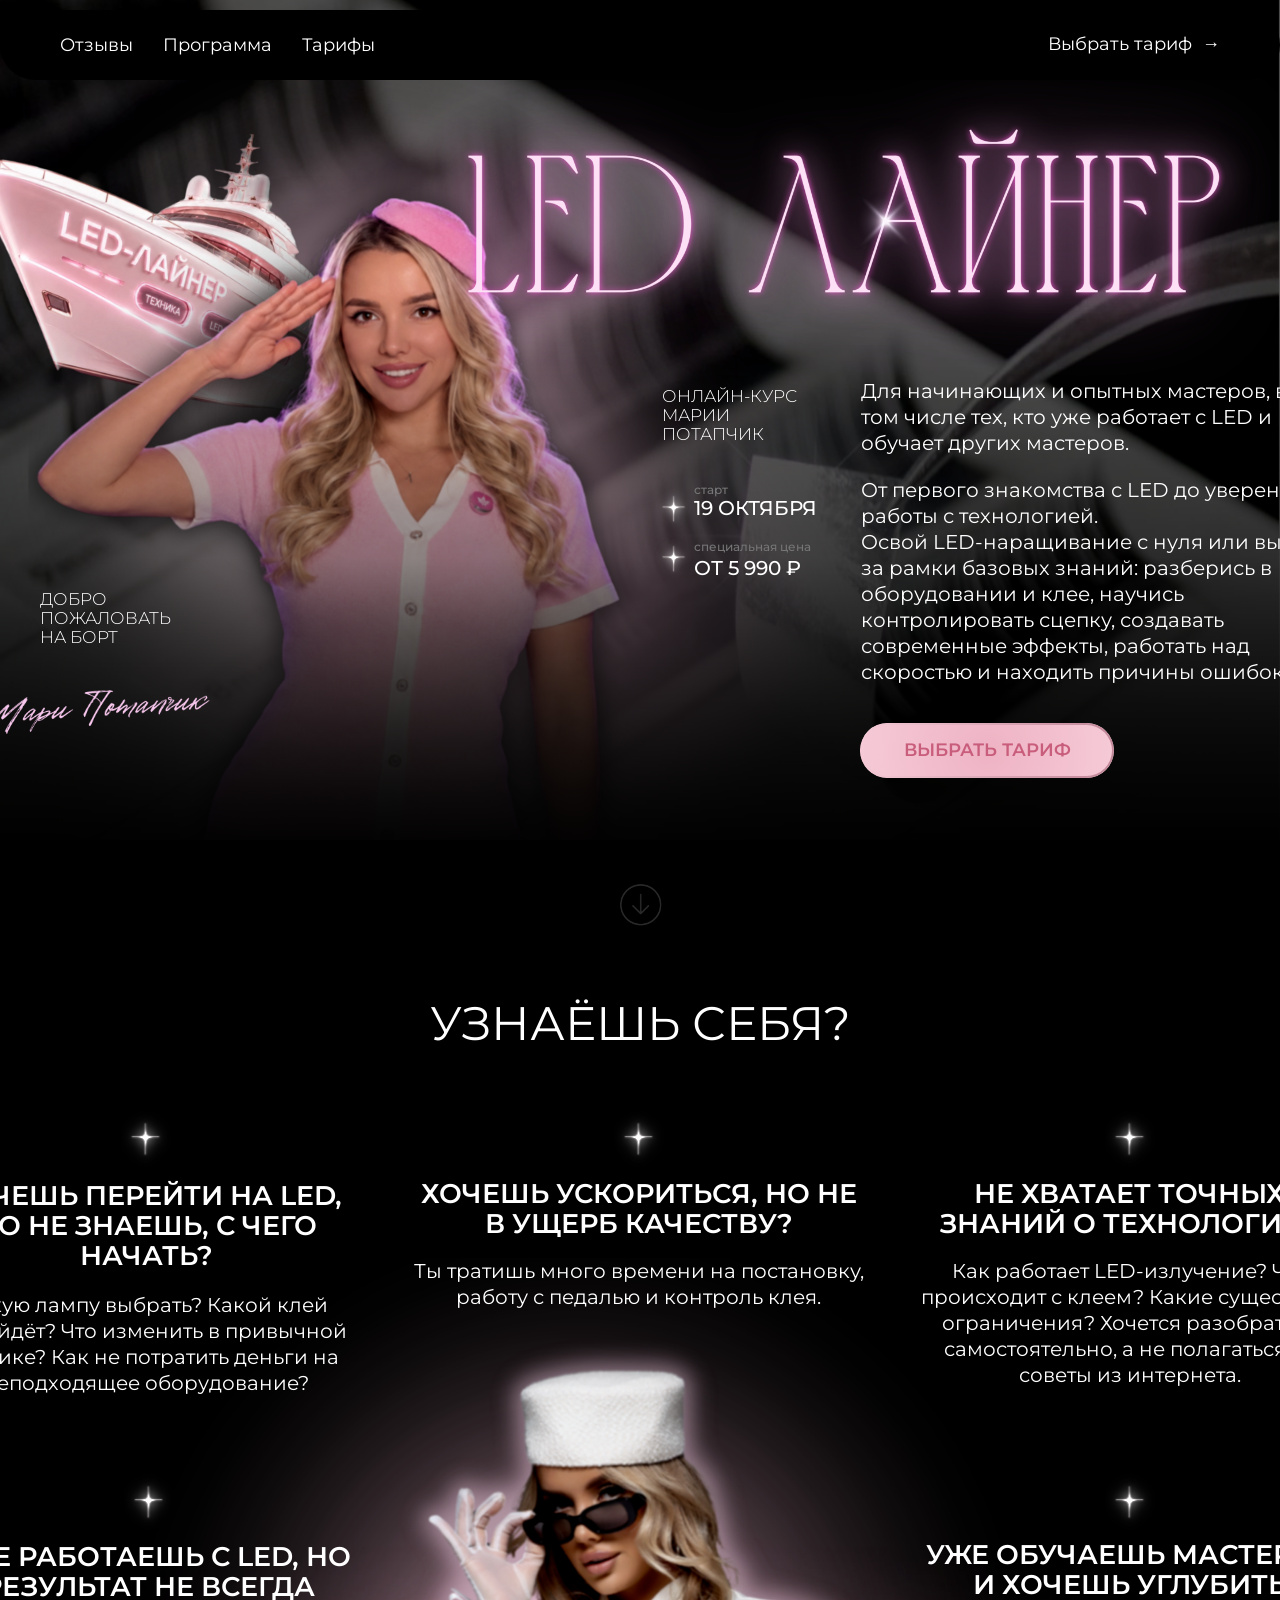
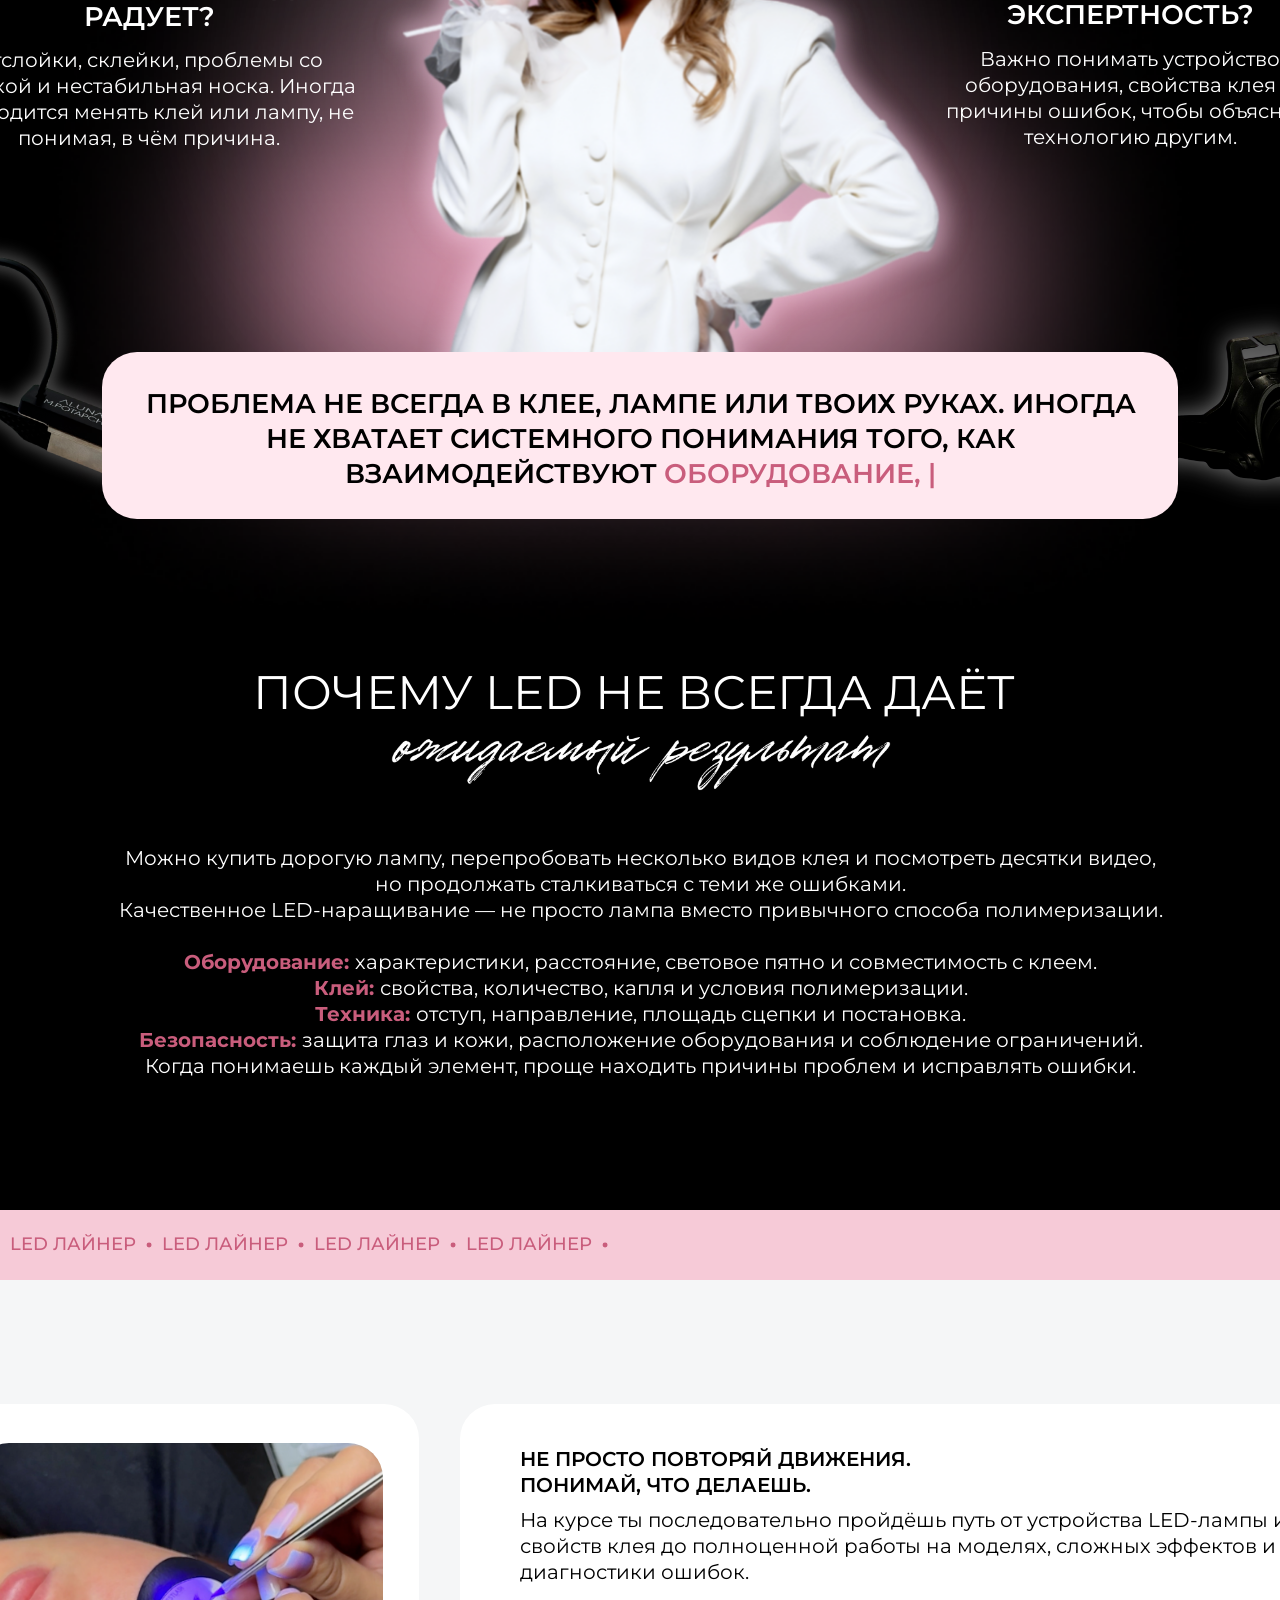
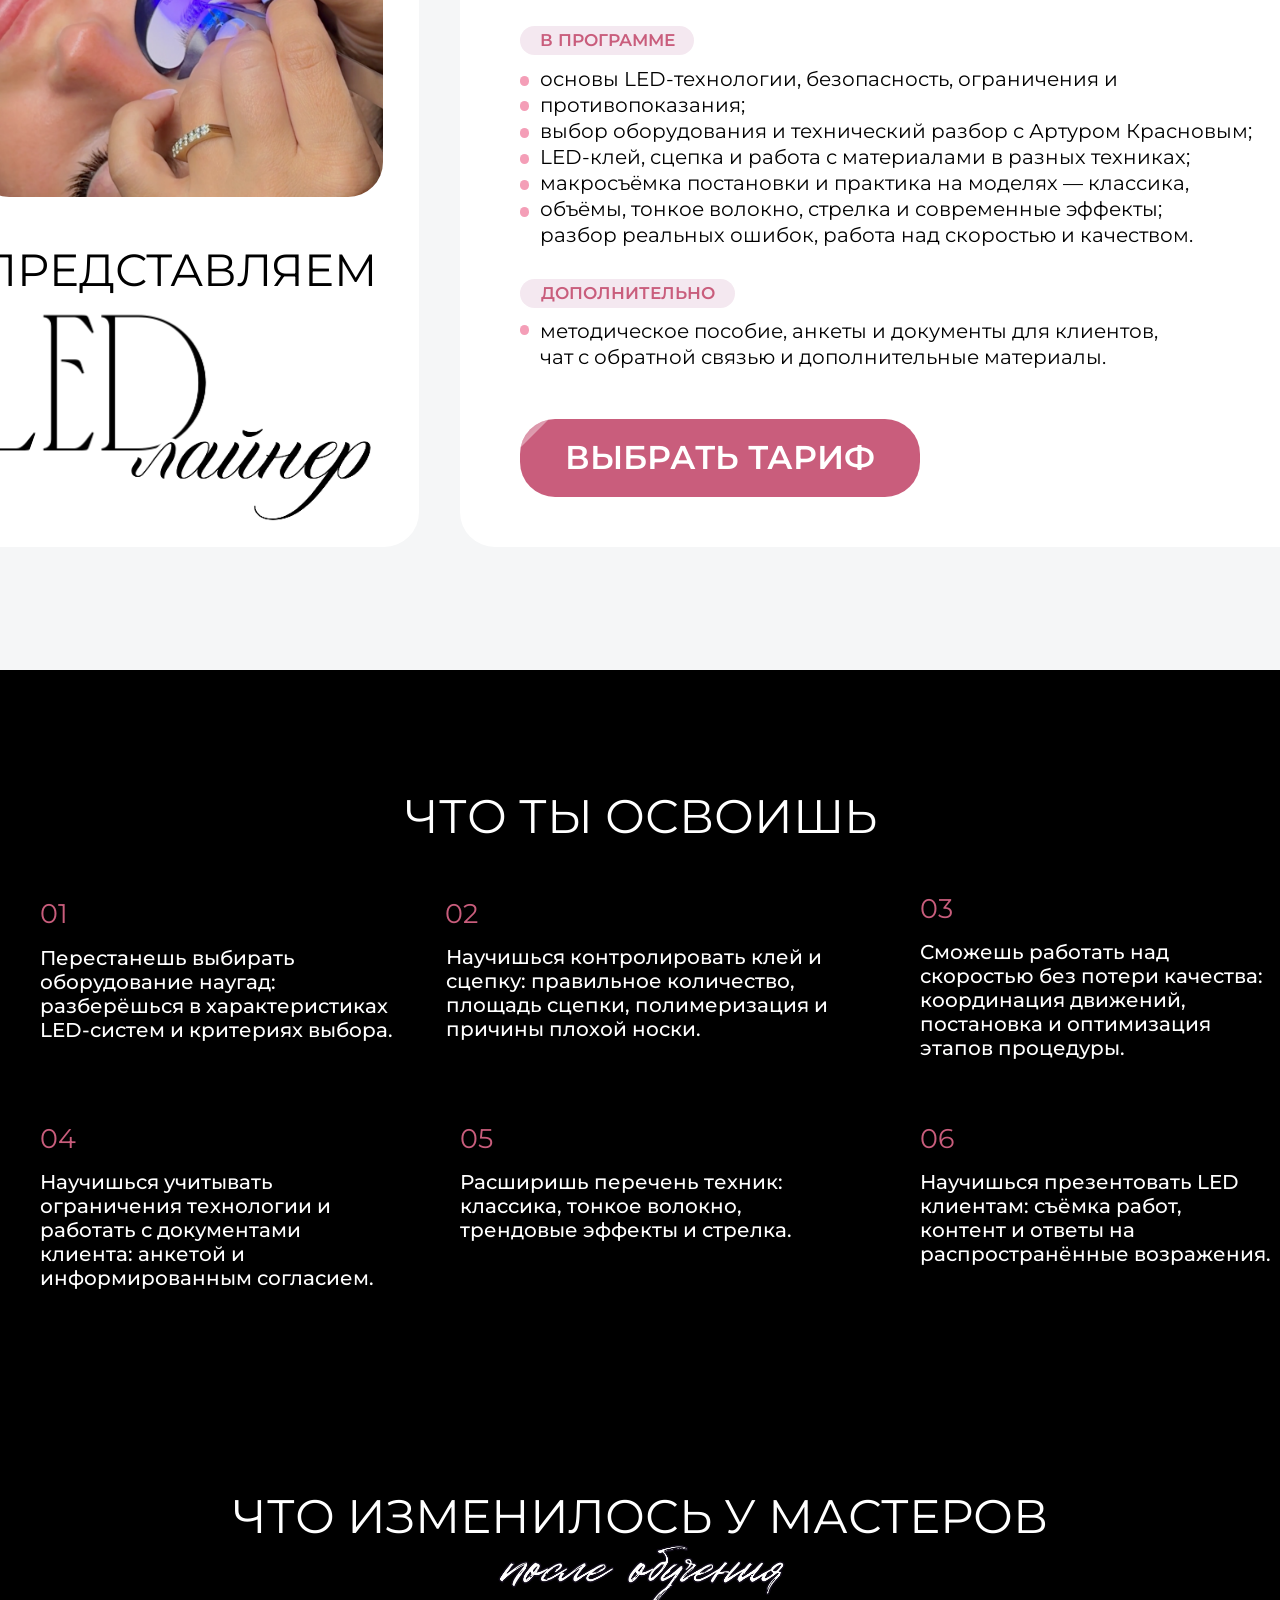
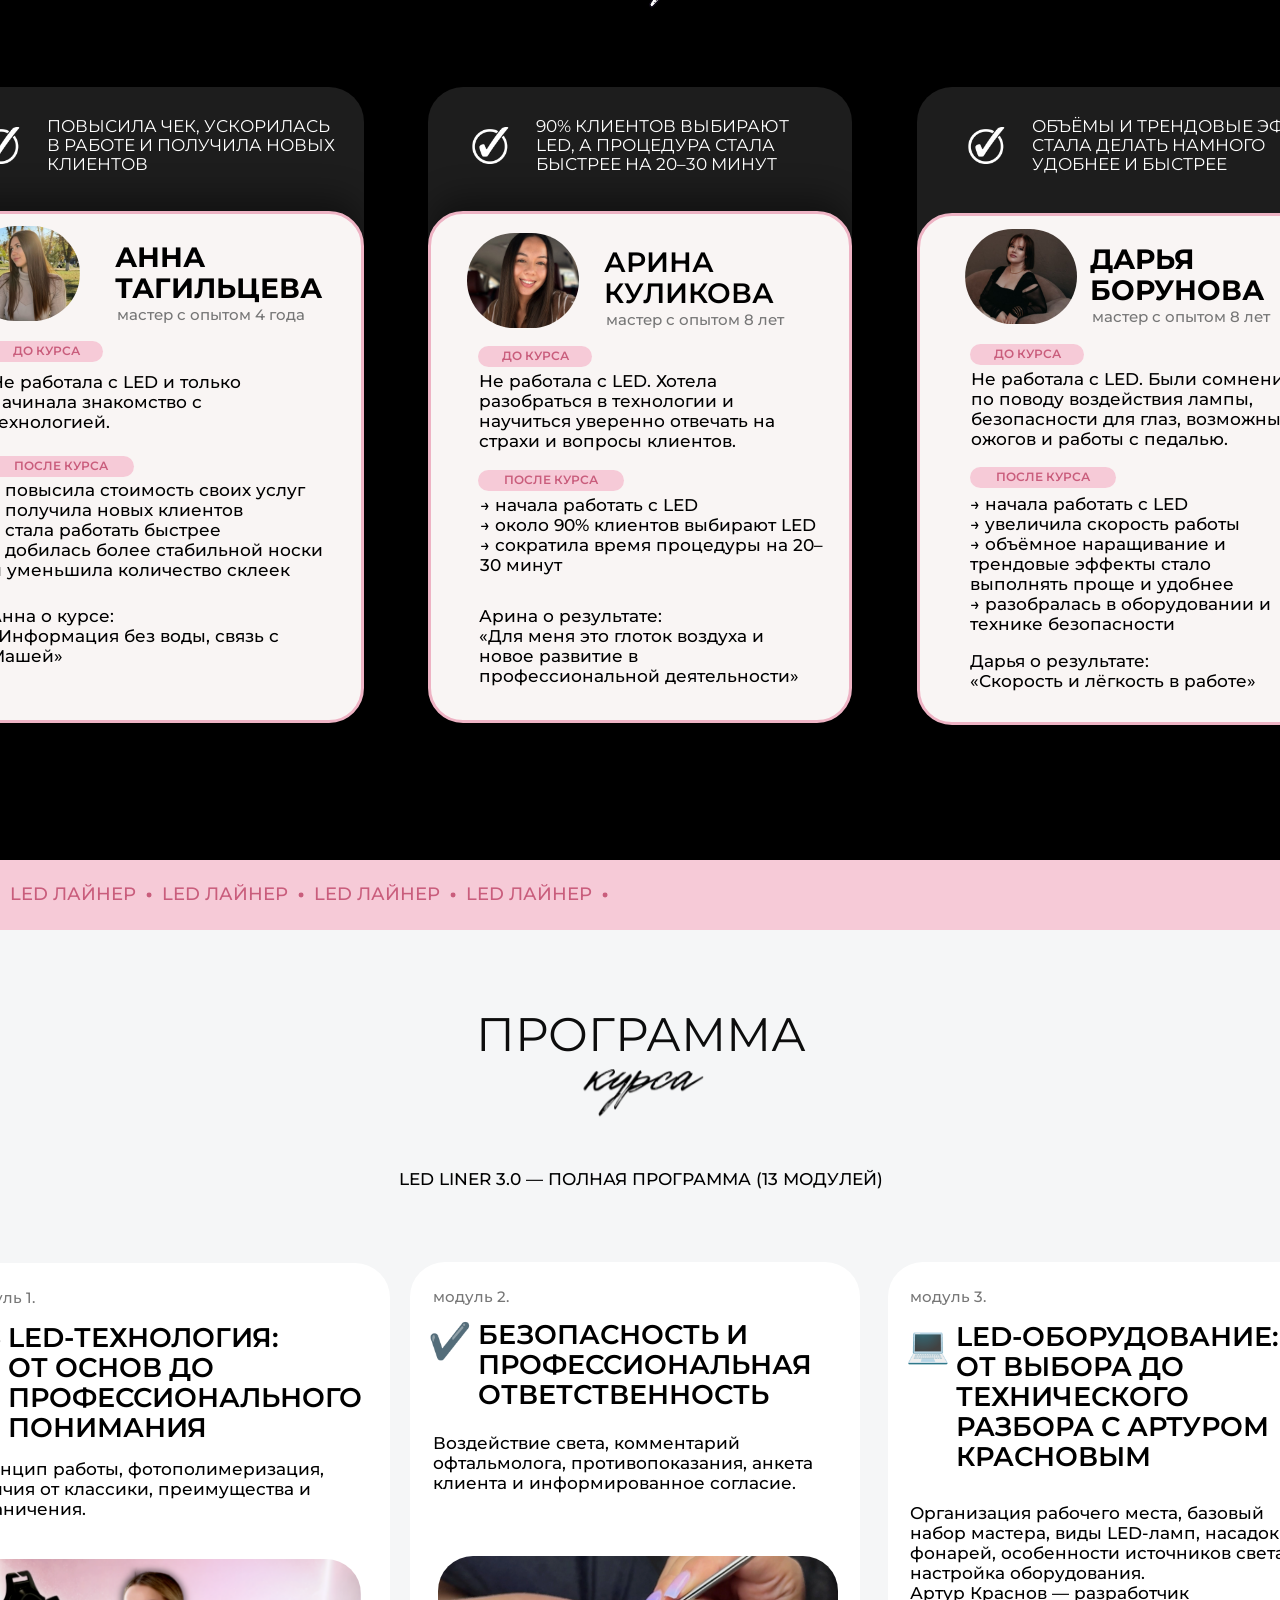
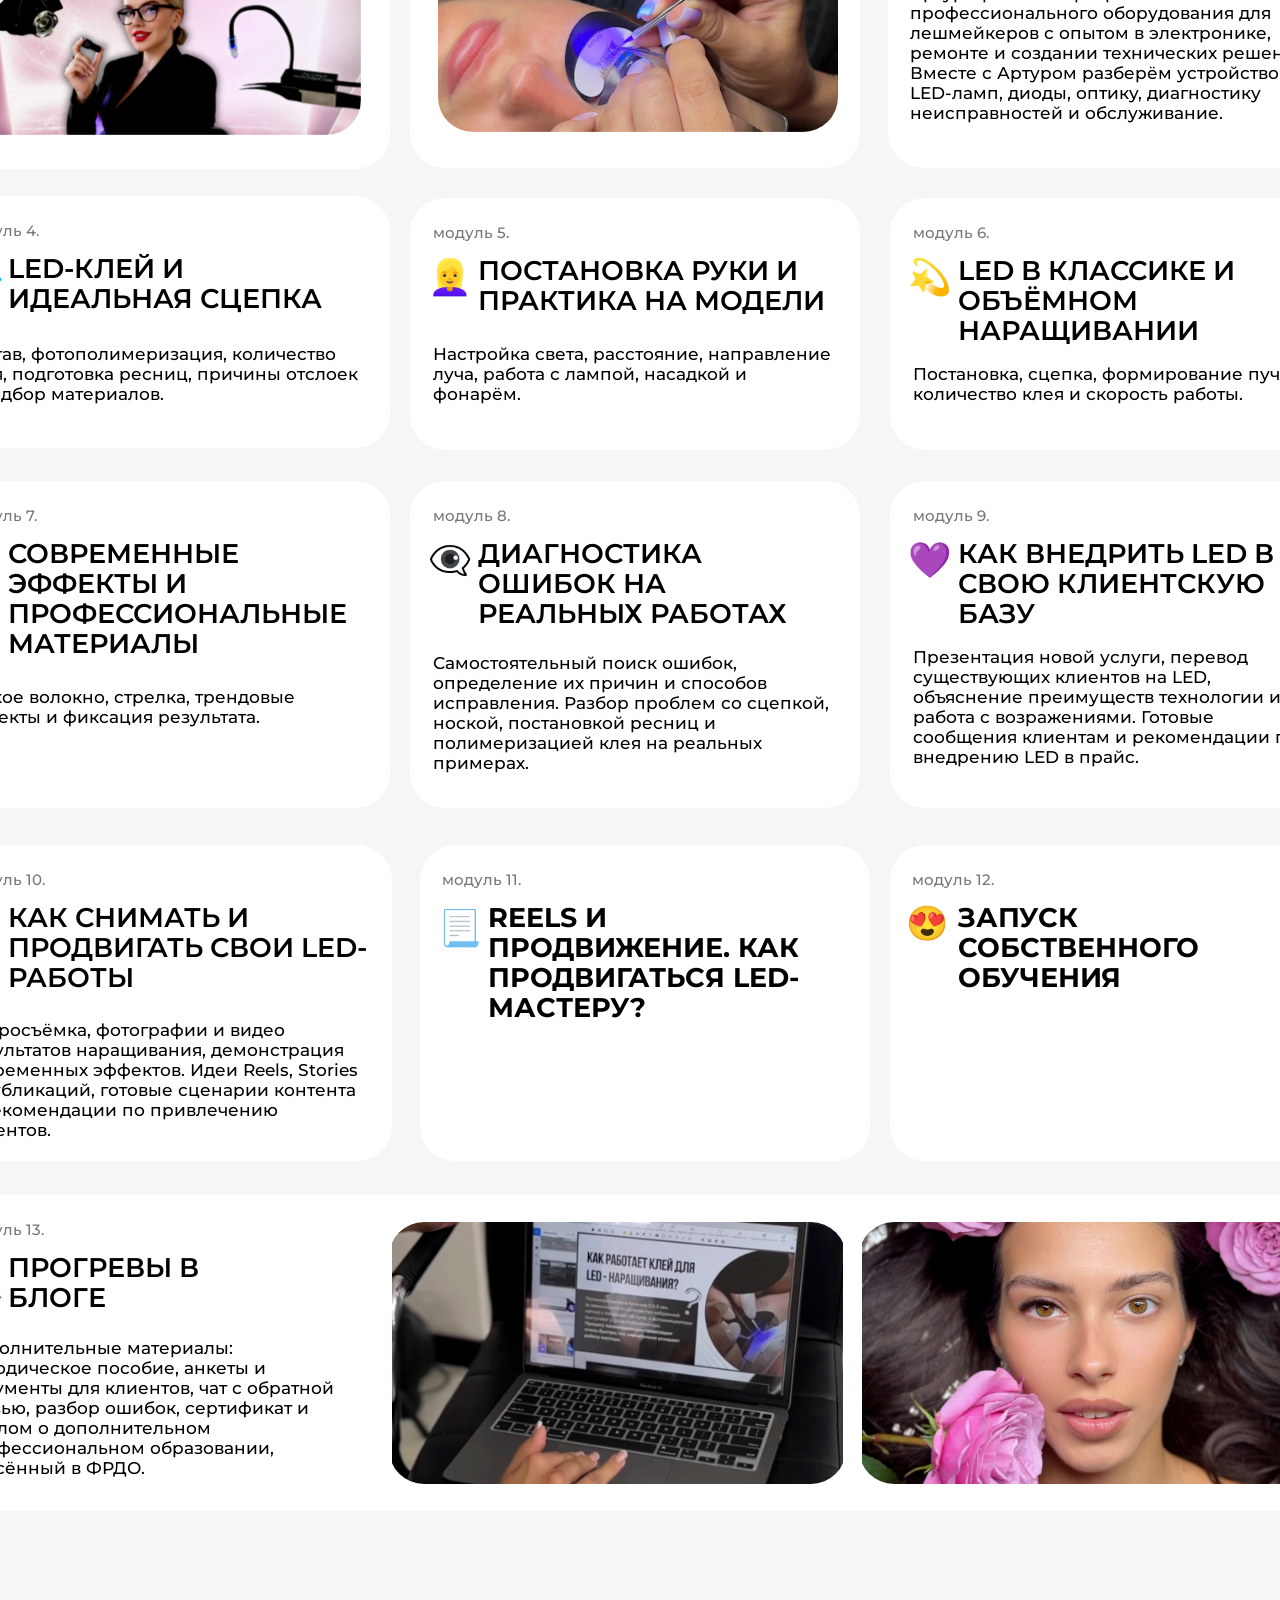
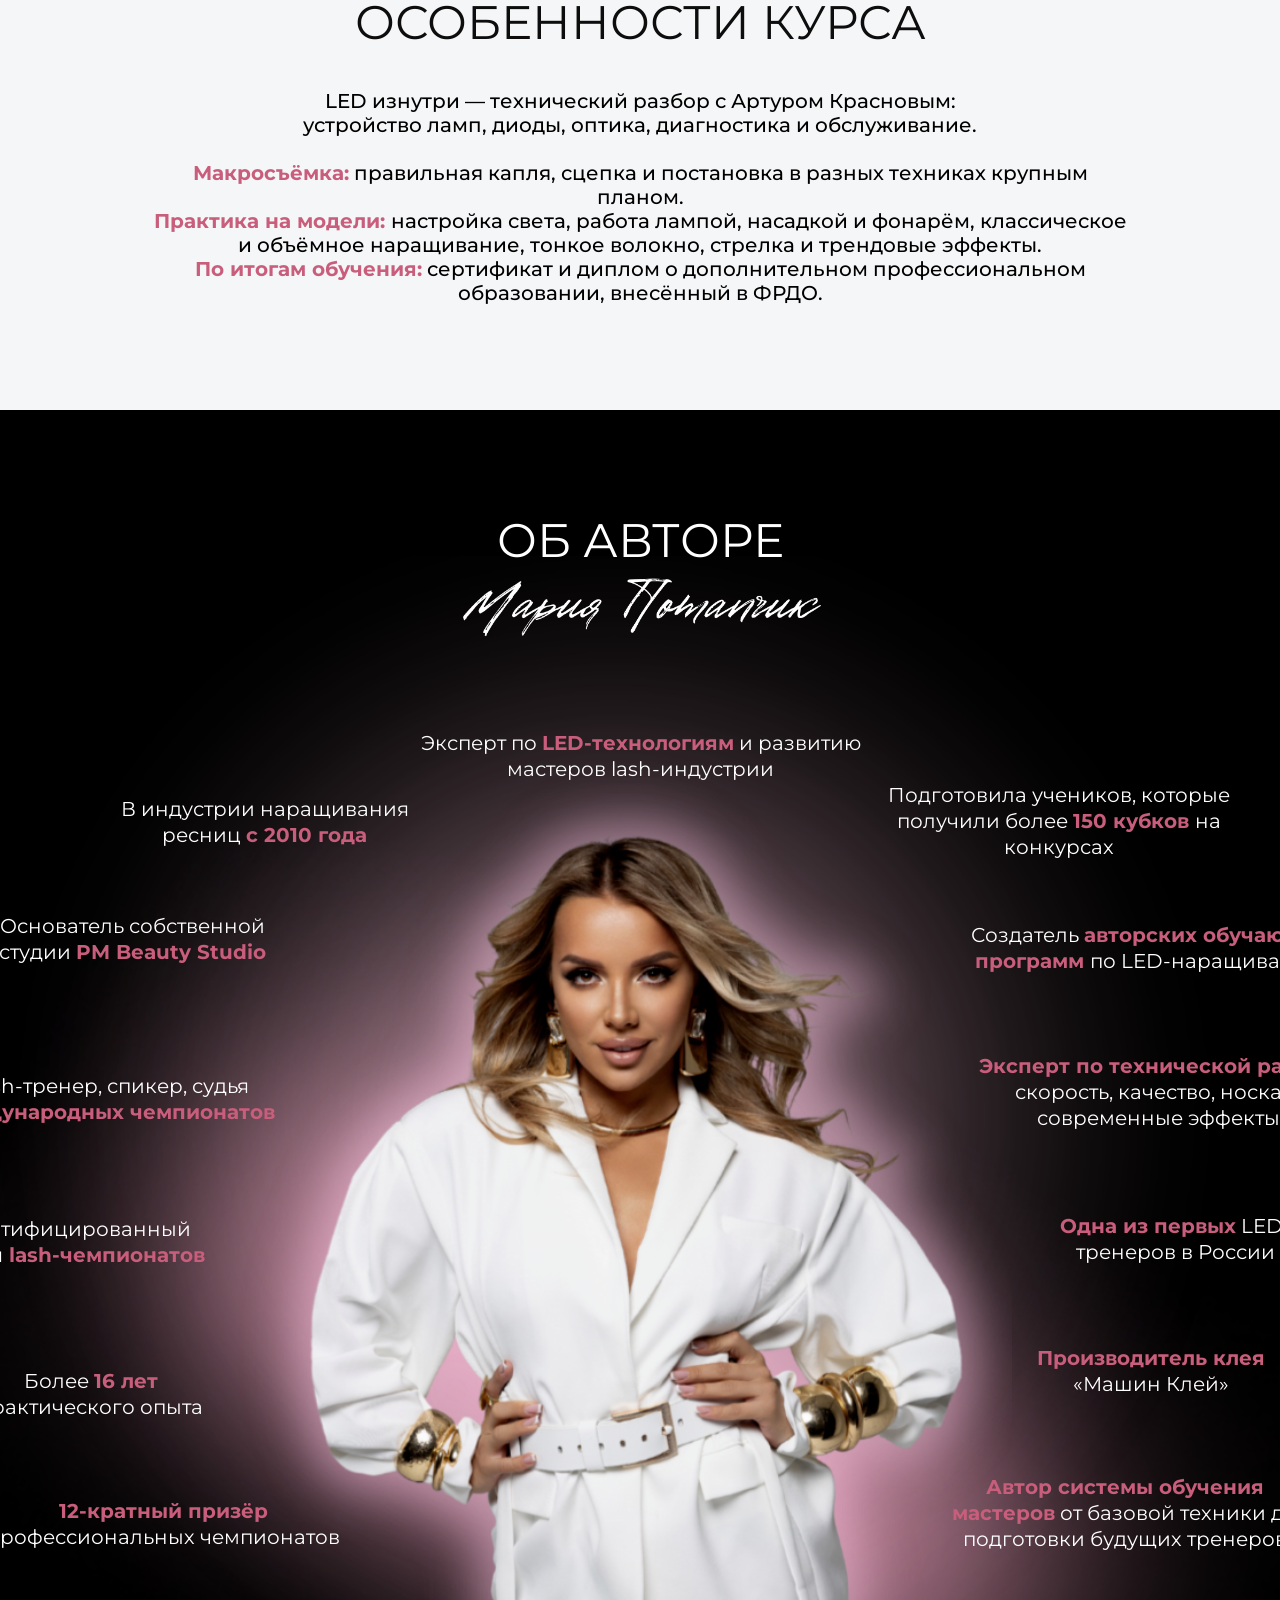
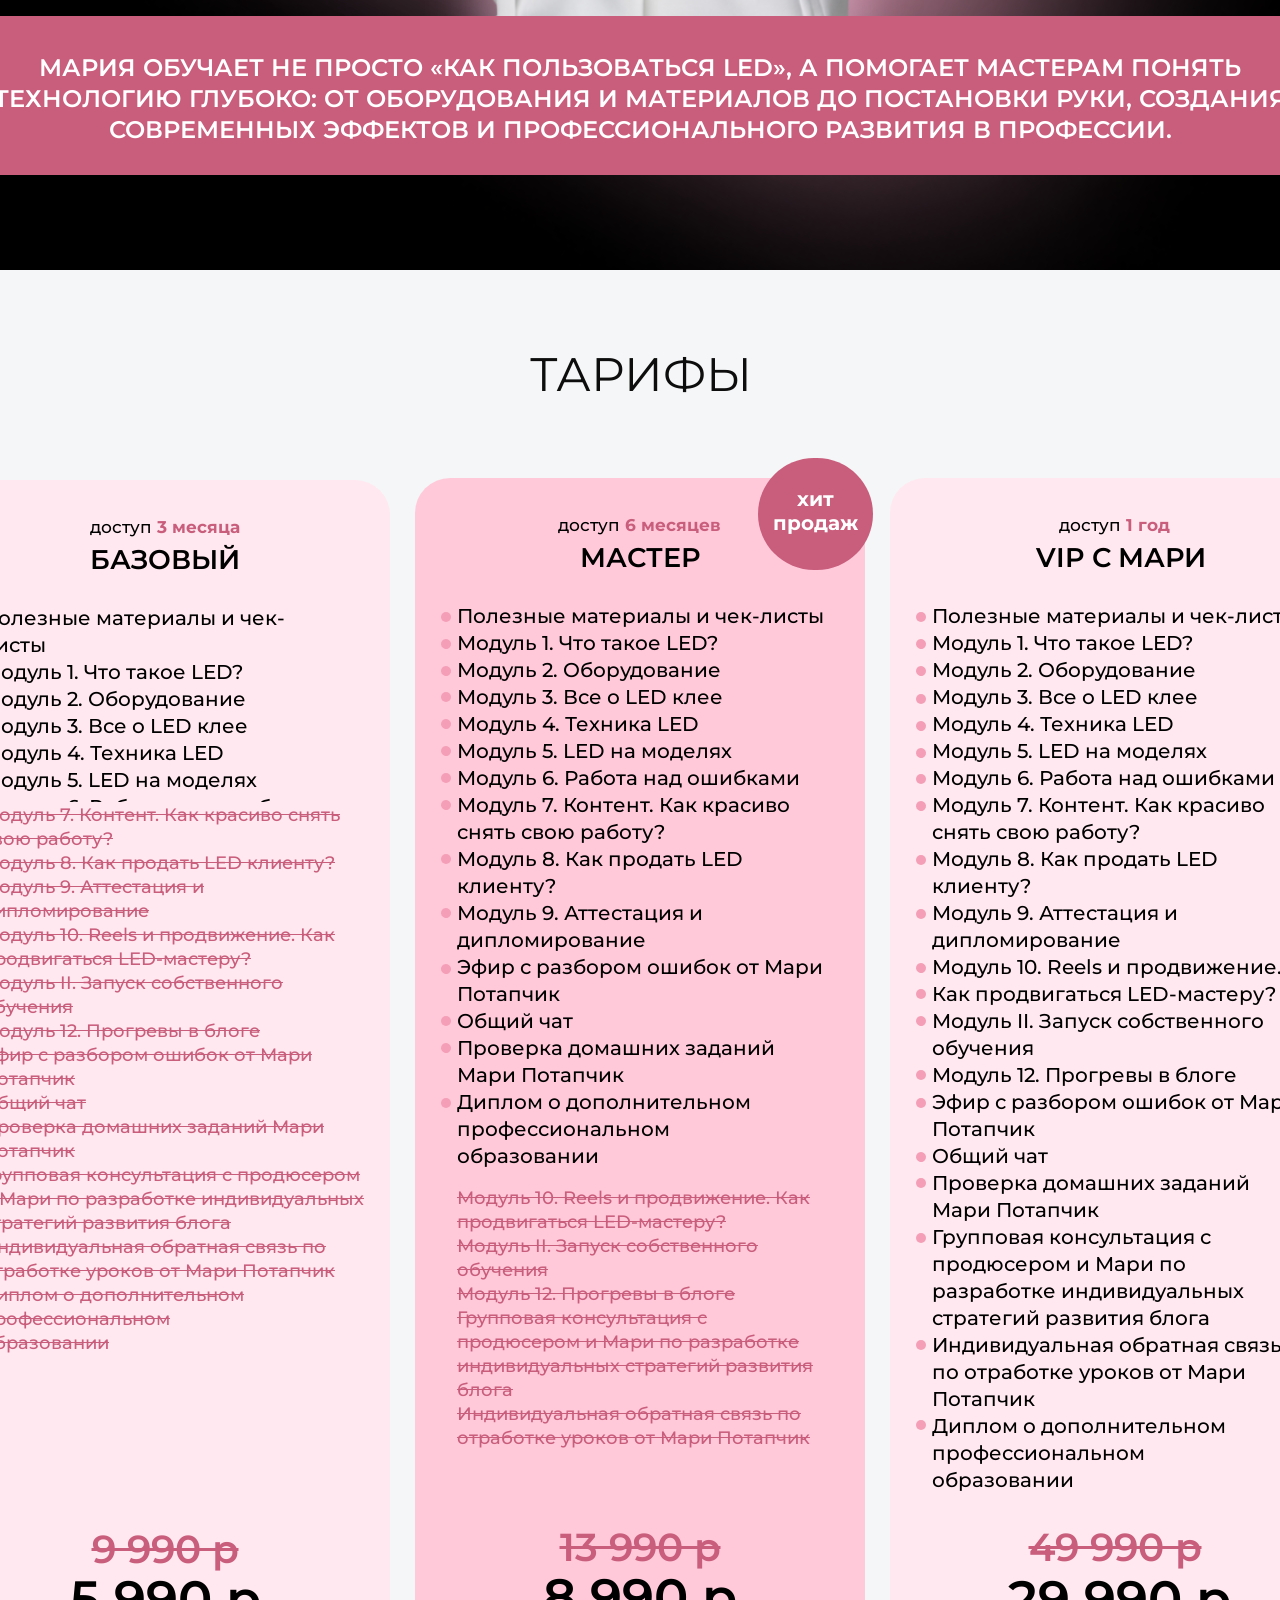
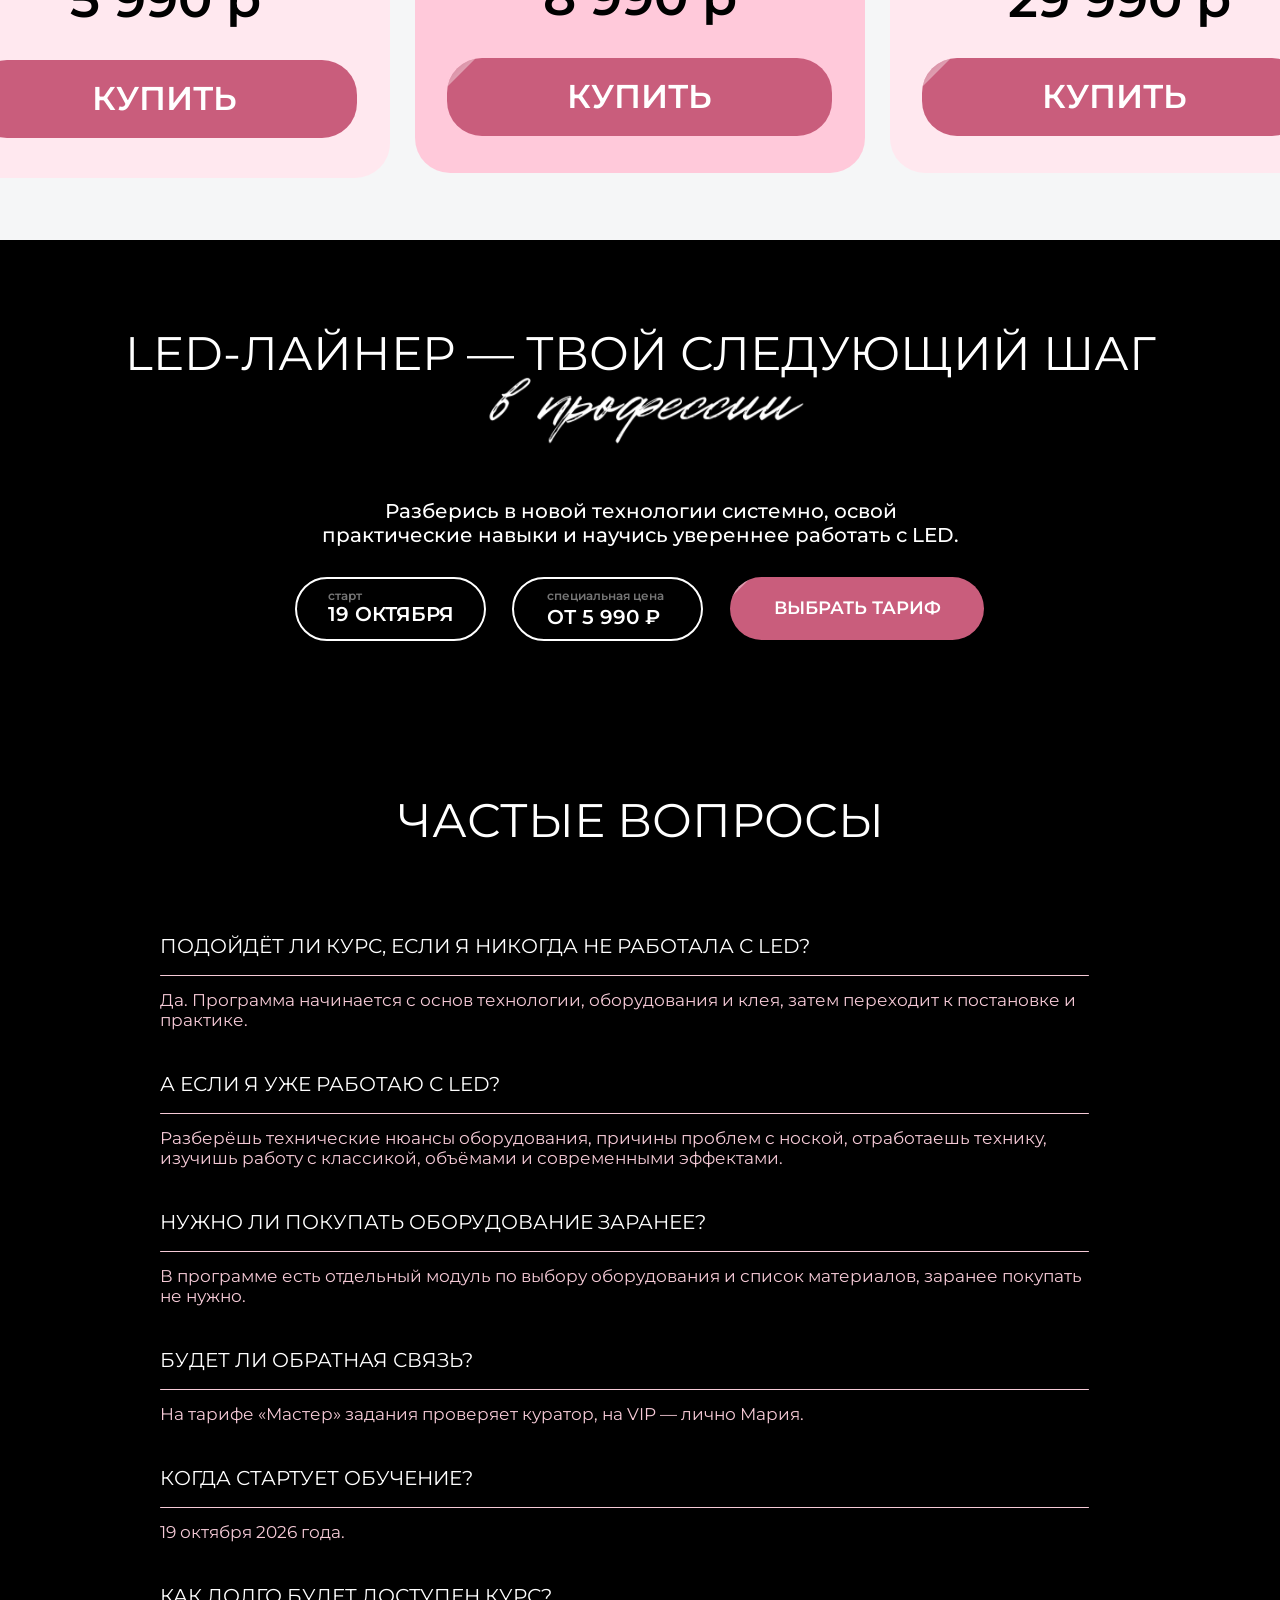
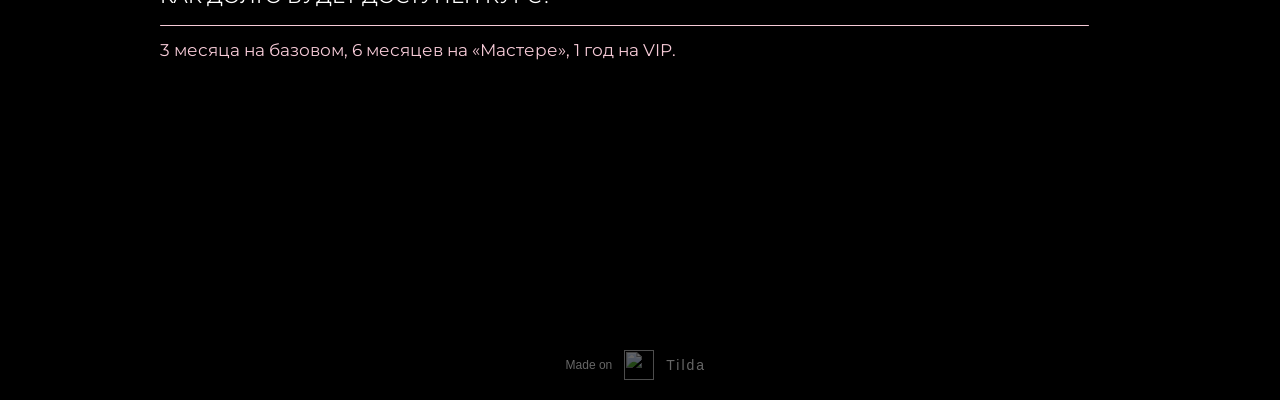
==== index.html @ 4ff7d6ca "Update index.html" ====
<!DOCTYPE html> <html> <head> <meta charset="utf-8" /> <meta http-equiv="Content-Type" content="text/html; charset=utf-8" /> <meta name="viewport" content="width=device-width, initial-scale=1.0" /> <!--metatextblock--> <title>LED LINER</title> <meta property="og:url" content="https://ledliner.tilda.ws" /> <meta property="og:title" content="LED LINER" /> <meta property="og:description" content="" /> <meta property="og:type" content="website" /> <meta property="og:image" content="images/tild3866-6431-4130-b832-653736623732__led__4.png" /> <link rel="canonical" href="https://ledliner.tilda.ws"> <!--/metatextblock--> <meta name="format-detection" content="telephone=no" /> <meta http-equiv="x-dns-prefetch-control" content="on"> <link rel="dns-prefetch" href="https://ws.tildacdn.com">  <!--favicons--> <link rel="shortcut icon" href="images/tild3632-6633-4761-b764-663937613331__led__4.png" type="image/x-icon"/> <!--/favicons--> <!-- Assets --> <script src="https://neo.tildacdn.com/js/tilda-fallback-1.0.min.js" async charset="utf-8"></script> <link rel="stylesheet" href="css/tilda-grid-3.0.min.css" type="text/css" media="all" onerror="this.loaderr='y';"/> <link rel="stylesheet" href="css/tilda-blocks-page272934609.min.css?t=1791467788" type="text/css" media="all" onerror="this.loaderr='y';" /> <link rel="preconnect" href="https://fonts.gstatic.com"> <link href="https://fonts.googleapis.com/css2?family=Playfair+Display:wght@400..900&family=Montserrat:wght@100..900&subset=latin,cyrillic" rel="stylesheet"> <link rel="stylesheet" href="css/tilda-animation-2.0.min.css" type="text/css" media="all" onerror="this.loaderr='y';" /> <link rel="stylesheet" href="css/tilda-menusub-1.1.min.css" type="text/css" media="all" onerror="this.loaderr='y';" /> <link rel="stylesheet" href="css/tilda-menu-widgeticons-1.0.min.css" type="text/css" media="all" onerror="this.loaderr='y';" /> <link rel="stylesheet" href="css/tilda-menu-burger-1.0.min.css" type="text/css" media="all" onerror="this.loaderr='y';" /> <script nomodule src="js/tilda-polyfill-1.0.min.js" charset="utf-8"></script> <script type="text/javascript">function t_onReady(func) {if(document.readyState!='loading') {func();} else {document.addEventListener('DOMContentLoaded',func);}}
function t_onFuncLoad(funcName,okFunc,time) {if(typeof window[funcName]==='function') {okFunc();} else {setTimeout(function() {t_onFuncLoad(funcName,okFunc,time);},(time||100));}}function t_throttle(fn,threshhold,scope) {return function() {fn.apply(scope||this,arguments);};}function t396_initialScale(t){var e=document.getElementById("rec"+t);if(e){var i=e.querySelector(".t396__artboard");if(i){window.tn_scale_initial_window_width||(window.tn_scale_initial_window_width=document.documentElement.clientWidth);var a=window.tn_scale_initial_window_width,l=[],n,r=i.getAttribute("data-artboard-screens");if(r){r=r.split(",");for(var o=0;o<r.length;o++)l[o]=parseInt(r[o],10)}else l=[320,480,640,960,1200];for(var o=0;o<l.length;o++){var _=l[o];a>=_&&(n=_)}var d="edit"===window.allrecords.getAttribute("data-tilda-mode"),s="center"===t396_scaleInitial__getFieldValue(i,"valign",n,l),c="grid"===t396_scaleInitial__getFieldValue(i,"upscale",n,l),u=t396_scaleInitial__getFieldValue(i,"height_vh",n,l),g=t396_scaleInitial__getFieldValue(i,"height",n,l),w=!!window.opr&&!!window.opr.addons||!!window.opera||-1!==navigator.userAgent.indexOf(" OPR/");if(!d&&s&&!c&&!u&&g&&!w){var f=parseFloat((a/n).toFixed(3)),h=[i,i.querySelector(".t396__carrier"),i.querySelector(".t396__filter")],v=Math.floor(parseInt(g,10)*f)+"px",p;i.style.setProperty("--initial-scale-height",v);for(var o=0;o<h.length;o++)h[o].style.setProperty("height","var(--initial-scale-height)");t396_scaleInitial__getElementsToScale(i,n,l).forEach((function(t){t.style.zoom=f}))}}}}function t396_scaleInitial__getElementsToScale(t,e,i){return t?Array.prototype.slice.call(t.children).filter((function(t){if(!t)return!1;if(!t.classList.contains("t396__elem")&&!t.classList.contains("t396__group"))return!1;if(!t.querySelector(".tn-molecule, .tn-atom"))return!1;var a=!t.getAttribute("data-elem-type")&&t.classList.contains("tn-group"),l=t396_scaleInitial__getFieldValue(t,"container",e,i);return!l&&a&&(l="grid"),"grid"===l})):[]}function t396_scaleInitial__getFieldValue(t,e,i,a){if(!t)return null;var l=a[a.length-1],n=t.getAttribute(t396_scaleInitial__getFieldAttribute(t,e,i,l));if(null===n)for(var r=0;r<a.length;r++){var o=a[r];if(!(o<=i)&&null!==(n=t.getAttribute(t396_scaleInitial__getFieldAttribute(t,e,o,l))))break}return n}function t396_scaleInitial__getFieldAttribute(t,e,i,a){var l=["widthmode","heightmode","flex"],n=t.classList.contains("t396__artboard"),r=!n&&t.classList.contains("tn-group"),o="data-field-";n&&(o="data-artboard-"),r&&(o="data-group-");var _="-value",d;return(n||r&&-1!==l.indexOf(e))&&(_=""),o+e+(i===a?"":"-res-"+i)+_}window.TN_SCALE_INITIAL_VER="1.0",window.tn_scale_initial_window_width=null;</script> <script src="js/tilda-scripts-3.0.min.js" charset="utf-8" defer onerror="this.loaderr='y';"></script> <script src="js/tilda-blocks-page272934609.min.js?t=1791467788" charset="utf-8" async onerror="this.loaderr='y';"></script> <script src="js/lazyload-1.3.min.export.js" charset="utf-8" async onerror="this.loaderr='y';"></script> <script src="js/tilda-animation-2.0.min.js" charset="utf-8" async onerror="this.loaderr='y';"></script> <script src="js/tilda-menusub-1.1.min.js" charset="utf-8" async onerror="this.loaderr='y';"></script> <script src="js/tilda-menu-1.1.min.js" charset="utf-8" async onerror="this.loaderr='y';"></script> <script src="js/tilda-menu-widgeticons-1.0.min.js" charset="utf-8" async onerror="this.loaderr='y';"></script> <script src="js/tilda-menu-burger-1.0.min.js" charset="utf-8" async onerror="this.loaderr='y';"></script> <script src="js/tilda-zero-1.2.min.js" charset="utf-8" async onerror="this.loaderr='y';"></script> <script src="js/tilda-t635-typed-1.0.min.js" charset="utf-8" async onerror="this.loaderr='y';"></script> <script src="js/tilda-animation-ext-1.0.min.js" charset="utf-8" async onerror="this.loaderr='y';"></script> <script src="js/tilda-animation-sbs-1.0.min.js" charset="utf-8" async onerror="this.loaderr='y';"></script> <script src="js/tilda-zero-scale-1.0.min.js" charset="utf-8" async onerror="this.loaderr='y';"></script> <script src="js/tilda-events-1.0.min.js" charset="utf-8" async onerror="this.loaderr='y';"></script> <script type="text/javascript">window.dataLayer=window.dataLayer||[];</script> <script type="text/javascript">(function() {var ttt='cebo';var tt='oog';var re=new RegExp("bot|g" + tt + "le|yandex|baidu|bing|msn|duckduckbot|teoma|slurp|crawler|spider|robot|crawling|fa" + ttt + "ok","i");if((re.test(navigator.userAgent))===false&&typeof(sessionStorage)!='undefined'&&sessionStorage.getItem('visited')!=='y'&&document.visibilityState){var style=document.createElement('style');style.type='text/css';style.innerHTML='@media screen and (min-width: 980px) {.t-records {opacity: 0;}.t-records_animated {-webkit-transition: opacity ease-in-out .2s;-moz-transition: opacity ease-in-out .2s;-o-transition: opacity ease-in-out .2s;transition: opacity ease-in-out .2s;}.t-records.t-records_visible {opacity: 1;}}';document.getElementsByTagName('head')[0].appendChild(style);function t_setvisRecs(){var alr=document.querySelectorAll('.t-records');Array.prototype.forEach.call(alr,function(el) {el.classList.add("t-records_animated");});setTimeout(function() {Array.prototype.forEach.call(alr,function(el) {el.classList.add("t-records_visible");});sessionStorage.setItem("visited","y");},400);}
document.addEventListener('DOMContentLoaded',t_setvisRecs);}})();</script></head> <body class="t-body" style="margin:0;"> <!--allrecords--> <div id="allrecords" data-tilda-export="yes" class="t-records" data-hook="blocks-collection-content-node" data-tilda-project-id="8695583" data-tilda-page-id="272934609" data-tilda-formskey="0ecc1693ce9a7dd055fd8973e8695583" data-tilda-cookie="no" data-tilda-lazy="yes" data-tilda-root-zone="com" data-tilda-project-country="RU"> <div id="rec4333846801" class="r t-rec" style=" " data-record-type="1272"> <!-- T1272 --> <div id="nav4333846801marker"></div> <div class="t1272" data-menu="yes" data-full-submenu-mob="y" data-menu-widgeticons-hide="yes"> <div class="t-menu-base__mobile-menu tmenu-mobile tmenu-mobile_positionfixed"> <div class="tmenu-mobile__container tmenu-mobile__container_right tmenu-mobile__container_logoleft tmenu-mobile__container_withoutlogo"> <button type="button"
aria-expanded="false"
aria-label="Навигационное меню"
class="t-menu-burger t-menuburger t-menu-base__burger_mlauto"> <div class="t-menu-burger__icon t-menu-burger__icon_fourth"> <span style="background-color: #ffe8ef;"></span> <span style="background-color: #ffe8ef;"></span> <span style="background-color: #ffe8ef;"></span> <span style="background-color: #ffe8ef;"></span> </div> </button> <style>#rec4333846801 .t-menu-burger__text{color:#ffe8ef;}</style> <style>#rec4333846801 .t-menu-burger{border-radius:10px;}</style> </div> </div> <style>.tmenu-mobile{background-color:#111;display:none;width:100%;top:0;z-index:990;}.tmenu-mobile_positionfixed{position:fixed;}.tmenu-mobile__text{color:#000;}.tmenu-mobile__container{min-height:64px;padding:20px;position:relative;box-sizing:border-box;display:flex;justify-content:space-between;align-items:center;}.tmenu-mobile__list{display:block;}.tmenu-mobile__container_logocenter>.t-menu-base__logowrapper,.tmenu-mobile__container_logocenter>.tmenu-mobile__text{position:absolute;left:50%;transform:translateX(-50%);}.tmenu-mobile__burgerlogo{display:inline-block;font-size:24px;font-weight:400;white-space:nowrap;vertical-align:middle;}@media screen and (max-width:960px){.tmenu-mobile__menucontent_hidden{display:none;height:auto;}.tmenu-mobile{display:block;}}@media screen and (max-width:960px){#rec4333846801 .t-menu-base.tmenu-mobile__menucontent_fixed{position:fixed;top:64px;}}</style> <style>#rec4333846801 .tmenu-mobile__burgerlogo a{font-size:20px;line-height:1;font-weight:600;color:#000000;}</style> <style>#rec4333846801 .tmenu-mobile__burgerlogo__title{font-size:20px;line-height:1;font-weight:600;color:#000000;}</style> <div
id="nav4333846801"
class="t-menu-base t-menu-base_positionfixed
tmenu-mobile__menucontent_hidden tmenu-mobile__menucontent_fixed t-menu-base_mobile-center
t-menu-base__burgermenu__dropdown t-menu-base__burgermenu__dropdown_right" data-navmarker="nav4333846801marker" data-appearoffset="" data-bgopacity-two="0.2" data-menu="yes" data-bgcolor-hex="#000000" data-bgcolor-rgba="rgba(0,0,0,0.70)" data-bgopacity="0.7" data-bgcolor-rgba-afterscroll="rgba(0,0,0,0.20)" data-menushadow="" data-menushadow-css=""> <div
class="t-menu-base__maincontainer
t-menu-base__maincontainer_12 t-menu-base__maincontainer_12-0 t-menu-base__maincontainer_logocenter "> <ul role="list" class="t-menu-base__list t-menu__list t-menu-base__list_leftside t-menu-base__list_align-left"> <li class="t-menu-base__list-item"> <div
class="t-menu__link-wrapper" data-menu-submenu-hook=""> <a class="t-menu__link-item"
href="#rec4488412901" data-menu-item-number="1">Отзывы</a> </div> </li> <li class="t-menu-base__list-item"> <div
class="t-menu__link-wrapper" data-menu-submenu-hook=""> <a class="t-menu__link-item"
href="#rec4335984101" data-menu-item-number="2">Программа</a> </div> </li> <li class="t-menu-base__list-item"> <div
class="t-menu__link-wrapper" data-menu-submenu-hook=""> <a class="t-menu__link-item"
href="#rec4398025501" data-menu-item-number="3">Тарифы</a> </div> </li> </ul> <div class="t-menu-base__rightwrapper t-menu-base__wrapper" style=""> <div class="t-menu-base__additionalwrapper"> <div class="t-menu-base__buttons"> <div class="t-menu-base__button"> <a
class="t-btntext t-btntext_type_button t-btntext_smd"
href="#rec4398025501"><span class="t-btntext__text">Выбрать тариф</span> <style>#rec4333846801 .t-btntext.t-btntext_type_button{color:#ffffff;--border-width:0px;border-style:none !important;box-shadow:none !important;font-family:var(--t-text-font,Arial);font-weight:400;transition-duration:0.2s;transition-property:background-color,color,border-color,box-shadow,opacity,transform,gap;transition-timing-function:ease-in-out;}</style></a> </div> </div> </div> </div> </div> </div> </div> <script>t_onReady(function() {t_onFuncLoad('t_menuBase__interactFromKeyboard',function() {t_menuBase__interactFromKeyboard('4333846801');});t_onFuncLoad('t1272_init',function() {t1272_init('4333846801');});t_onFuncLoad('t_menuBase__setBGcolor',function() {t_menuBase__setBGcolor('4333846801','.t-menu-base, .t-menu-base__maincontainer');window.addEventListener('resize',t_throttle(function() {t_menuBase__setBGcolor('4333846801','.t-menu-base, .t-menu-base__maincontainer');}));});});t_onReady(function() {t_onFuncLoad('t1272_createMobileMenu',function() {t1272_createMobileMenu('4333846801');});});t_onReady(function() {t_onFuncLoad('t_menuBase__highlightActiveLinks',function() {t_menuBase__highlightActiveLinks('.t-menu-base__list-item a');});t_onFuncLoad('t_menuBase__findAnchorLinks',function() {t_menuBase__findAnchorLinks('4333846801','.t-menu-base__list-item a');});});t_onReady(function(){var rec=document.querySelector('#rec4333846801');if(!rec) return
rec.setAttribute('data-animationappear','off');rec.style.opacity=1;});t_onReady(function() {var bgSelector='.t-menu-base, .t-menu-base__maincontainer';t_onFuncLoad('t_menuBase__changeBgOpacity',function() {t_menuBase__changeBgOpacity('4333846801',bgSelector);window.addEventListener('scroll',t_throttle(function() {t_menuBase__changeBgOpacity('4333846801',bgSelector);}));});});</script> <style>#rec4333846801 .t-menu__link-item{-webkit-transition:color 0.3s ease-in-out,opacity 0.3s ease-in-out;transition:color 0.3s ease-in-out,opacity 0.3s ease-in-out;}@media (hover:hover){#rec4333846801 .t-menu__link-item:not(.t-active):not(.tooltipstered):hover{color:#eeb3c4 !important;}}#rec4333846801 .t-menu__link-item:not(.t-active):not(.tooltipstered):focus-visible{color:#eeb3c4 !important;}@supports (overflow:-webkit-marquee) and (justify-content:inherit){#rec4333846801 .t-menu__link-item,#rec4333846801 .t-menu__link-item.t-active{opacity:1 !important;}}</style> <style>#rec4333846801 .t-menu-base__textlogo{font-size:20px;line-height:1;font-weight:600;color:#000000;}#rec4333846801 a.t-menu__link-item{font-size:18px;font-weight:400;color:#ffffff;font-family:var(--t-text-font,Arial);}#rec4333846801 .t-menu-base__right_descr{font-size:14px;color:#ffffff;font-family:var(--t-text-font,Arial);}#rec4333846801 .t-menu-base__langs_flex .t-menu-base__langs-item a{text-transform:uppercase;color:#ffffff;font-family:var(--t-text-font,Arial);font-weight:600;}#rec4333846801 .t-menu-base__langs-button{text-transform:uppercase;color:#ffffff;font-family:var(--t-text-font,Arial);font-weight:600;}</style> <style>#rec4333846801 .t-menu-base__maincontainer{min-height:70px;}#rec4333846801 .t-menu-base,#rec4333846801 .t-menu-base__maincontainer{border-radius:50px;}#rec4333846801 .t-menu-base{min-height:70px;}#rec4333846801 .t-menu-base{background-color:rgba(0,0,0,0.70);}#rec4333846801 .t-menusub__menu--fullscreen{background-color:rgba(0,0,0,1) !important;}@media screen and (max-width:960px){#rec4333846801 .t-menu-base__maincontainer{background-color:#000000 !important;}#rec4333846801 .t-menu-base__burgermenu__fullscreen .t-menu-base__maincontainer{padding-top:calc(64px + 0px + 40px);}.t1272__body_menushowed #rec4333846801 .t-menu-base__overlay{-webkit-backdrop-filter:blur(0);backdrop-filter:blur(0);background-color:rgba(0,0,0,0.6) !important;}#rec4333846801 .t-menu-base.t-menu-base__burgermenu__fullwidth{background-color:rgba(0,0,0,0.6) !important;}#rec4333846801 .t-menu-base__burgermenu__sidebar{}#rec4333846801 .t-menu-base__maincontainer.t-menu-base__burgermenu__fullscreen,#rec4333846801 .t-menu-base__maincontainer.t-menu-base__burgermenu__sidebar{min-height:calc(100vh - 70px);}#rec4333846801 .t-menu-base{right:0;}#rec4333846801 .t-menu-base__burgermenu,#rec4333846801 .t-menu-base__burgermenu__close-button{background-color:#000000 !important;}}@media screen and (min-width:961px){#rec4333846801 .t-menu-base{margin-top:10px !important;}}#rec4333846801 .t1272 .t-menu-base__maincontainer{-webkit-backdrop-filter:blur(4px);backdrop-filter:blur(4px);z-index:1;}</style> </div> <div id="rec4331947401" class="r t-rec" style=" " data-animationappear="off" data-record-type="396"> <!-- T396 --> <style>#rec4331947401 .t396__artboard{height:840px;background-color:#000000;}#rec4331947401 .t396__filter{height:840px;background-color:rgba(0,0,0,0.6);}#rec4331947401 .t396__carrier{height:840px;background-position:center center;background-attachment:fixed;transform:translate3d(0,0,0);-moz-transform:unset;background-image:url('images/tild3736-6337-4635-a333-303639393633__-__resize__20x__0caa25447615e0561624.jpg');background-size:cover;background-repeat:no-repeat;}@media screen and (min-width:1199px){#rec4331947401 .t396__carrier-wrapper{position:absolute;width:100%;height:100%;top:0;left:0;-webkit-clip-path:inset(0 0 0 0);clip-path:inset(0 0 0 0);}#rec4331947401 .t396__carrier{position:fixed;display:block;width:100%;height:100% !important;top:0;left:0;background-size:cover;background-position:center center;transform:translateZ(0);will-change:transform;pointer-events:none;}}@media screen and (max-width:1199px){#rec4331947401 .t396__carrier-wrapper{position:absolute;width:100%;height:100%;top:0;left:0;-webkit-clip-path:inset(0 0 0 0);clip-path:inset(0 0 0 0);}}@media screen and (max-width:1199px){#rec4331947401 .t396__artboard,#rec4331947401 .t396__filter,#rec4331947401 .t396__carrier{}#rec4331947401 .t396__filter{}#rec4331947401 .t396__carrier{background-attachment:scroll;}}@media screen and (max-width:959px){#rec4331947401 .t396__artboard,#rec4331947401 .t396__filter,#rec4331947401 .t396__carrier{}#rec4331947401 .t396__filter{}#rec4331947401 .t396__carrier{background-attachment:scroll;}}@media screen and (max-width:639px){#rec4331947401 .t396__artboard,#rec4331947401 .t396__filter,#rec4331947401 .t396__carrier{}#rec4331947401 .t396__filter{}#rec4331947401 .t396__carrier{background-attachment:scroll;}}@media screen and (max-width:479px){#rec4331947401 .t396__artboard,#rec4331947401 .t396__filter,#rec4331947401 .t396__carrier{height:910px;}#rec4331947401 .t396__filter{background-color:rgba(0,0,0,0.5);}#rec4331947401 .t396__carrier{background-attachment:scroll;}}#rec4331947401 .tn-elem[data-elem-id="1790687108824"]{z-index:3;top:258px;left:calc(50% - 600px + -372px);width:1588px;height:auto;-webkit-filter:blur(46px);:filter:blur(46px);;filter:blur(46px);:filter:blur(46px);;border-radius:0px 0px 0px 0px;}#rec4331947401 .tn-elem[data-elem-id="1790687108824"] .tn-atom{border-radius:0px 0px 0px 0px;background-position:center center;border-width:var(--t396-borderwidth,0);border-style:var(--t396-borderstyle,solid);border-color:var(--t396-bordercolor,transparent);transition:background-color var(--t396-speedhover,0s) ease-in-out,color var(--t396-speedhover,0s) ease-in-out,border-color var(--t396-speedhover,0s) ease-in-out,box-shadow var(--t396-shadowshoverspeed,0.2s) ease-in-out;}#rec4331947401 .tn-elem[data-elem-id="1790687108824"] .tn-atom__img{border-radius:0px 0px 0px 0px;object-position:center center;}@media screen and (max-width:1199px){#rec4331947401 .tn-elem[data-elem-id="1790687108824"]{display:table;left:calc(50% - 480px + -372px);height:auto;}}@media screen and (max-width:959px){#rec4331947401 .tn-elem[data-elem-id="1790687108824"]{display:table;left:calc(50% - 320px + -372px);height:auto;}}@media screen and (max-width:639px){#rec4331947401 .tn-elem[data-elem-id="1790687108824"]{display:table;left:calc(50% - 240px + -372px);height:auto;}}@media screen and (max-width:479px){#rec4331947401 .tn-elem[data-elem-id="1790687108824"]{display:table;top:171px;left:calc(50% - 160px + -65px);width:479px;height:auto;}}#rec4331947401 .tn-elem[data-elem-id="1790696041672000001"]{z-index:3;top:73px;left:calc(50% - 600px + -263px);width:1185px;height:auto;-webkit-filter:blur(46px);:filter:blur(46px);;filter:blur(46px);:filter:blur(46px);;border-radius:0px 0px 0px 0px;}#rec4331947401 .tn-elem[data-elem-id="1790696041672000001"] .tn-atom{border-radius:0px 0px 0px 0px;background-position:center center;border-width:var(--t396-borderwidth,0);border-style:var(--t396-borderstyle,solid);border-color:var(--t396-bordercolor,transparent);transition:background-color var(--t396-speedhover,0s) ease-in-out,color var(--t396-speedhover,0s) ease-in-out,border-color var(--t396-speedhover,0s) ease-in-out,box-shadow var(--t396-shadowshoverspeed,0.2s) ease-in-out;}#rec4331947401 .tn-elem[data-elem-id="1790696041672000001"] .tn-atom__img{border-radius:0px 0px 0px 0px;object-position:center center;}@media screen and (max-width:1199px){#rec4331947401 .tn-elem[data-elem-id="1790696041672000001"]{display:table;left:calc(50% - 480px + -263px);height:auto;}}@media screen and (max-width:959px){#rec4331947401 .tn-elem[data-elem-id="1790696041672000001"]{display:table;left:calc(50% - 320px + -263px);height:auto;}}@media screen and (max-width:639px){#rec4331947401 .tn-elem[data-elem-id="1790696041672000001"]{display:table;left:calc(50% - 240px + -263px);height:auto;}}@media screen and (max-width:479px){#rec4331947401 .tn-elem[data-elem-id="1790696041672000001"]{display:table;top:117px;left:calc(50% - 160px + -102px);width:466px;height:auto;}}#rec4331947401 .tn-elem[data-elem-id="1790687328310"]{z-index:3;top:116px;left:calc(50% - 600px + -211px);width:679px;height:auto;}#rec4331947401 .tn-elem[data-elem-id="1790687328310"] .tn-atom{border-radius:0px 0px 0px 0px;background-position:center center;border-width:var(--t396-borderwidth,0);border-style:var(--t396-borderstyle,solid);border-color:var(--t396-bordercolor,transparent);transition:background-color var(--t396-speedhover,0s) ease-in-out,color var(--t396-speedhover,0s) ease-in-out,border-color var(--t396-speedhover,0s) ease-in-out,box-shadow var(--t396-shadowshoverspeed,0.2s) ease-in-out;-webkit-transform:rotate(1deg);-moz-transform:rotate(1deg);transform:rotate(1deg);}#rec4331947401 .tn-elem[data-elem-id="1790687328310"] .tn-atom__img{border-radius:0px 0px 0px 0px;object-position:center center;}@media (min-width:1200px){#rec4331947401 .tn-elem.t396__elem--anim-hidden[data-elem-id="1790687328310"]{opacity:0;}}@media screen and (max-width:1199px){#rec4331947401 .tn-elem[data-elem-id="1790687328310"]{display:table;left:calc(50% - 480px + -211px);height:auto;}}@media screen and (max-width:959px){#rec4331947401 .tn-elem[data-elem-id="1790687328310"]{display:table;left:calc(50% - 320px + -211px);height:auto;}}@media screen and (max-width:639px){#rec4331947401 .tn-elem[data-elem-id="1790687328310"]{display:table;left:calc(50% - 240px + -211px);height:auto;}}@media screen and (max-width:479px){#rec4331947401 .tn-elem[data-elem-id="1790687328310"]{display:table;top:192px;left:calc(50% - 160px + -47px);width:252px;height:auto;}}#rec4331947401 .tn-elem[data-elem-id="1790687401784"]{z-index:3;top:149px;left:calc(50% - 600px + -136px);width:957px;height:auto;}#rec4331947401 .tn-elem[data-elem-id="1790687401784"] .tn-atom{border-radius:0px 0px 0px 0px;background-position:center center;border-width:var(--t396-borderwidth,0);border-style:var(--t396-borderstyle,solid);border-color:var(--t396-bordercolor,transparent);transition:background-color var(--t396-speedhover,0s) ease-in-out,color var(--t396-speedhover,0s) ease-in-out,border-color var(--t396-speedhover,0s) ease-in-out,box-shadow var(--t396-shadowshoverspeed,0.2s) ease-in-out;}#rec4331947401 .tn-elem[data-elem-id="1790687401784"] .tn-atom__img{border-radius:0px 0px 0px 0px;object-position:center center;}@media screen and (max-width:1199px){#rec4331947401 .tn-elem[data-elem-id="1790687401784"]{display:table;left:calc(50% - 480px + -136px);height:auto;}}@media screen and (max-width:959px){#rec4331947401 .tn-elem[data-elem-id="1790687401784"]{display:table;left:calc(50% - 320px + -136px);height:auto;}}@media screen and (max-width:639px){#rec4331947401 .tn-elem[data-elem-id="1790687401784"]{display:table;left:calc(50% - 240px + -136px);height:auto;}}@media screen and (max-width:479px){#rec4331947401 .tn-elem[data-elem-id="1790687401784"]{display:table;top:181px;left:calc(50% - 160px + 35px);width:281px;height:auto;}}#rec4331947401 .tn-elem[data-elem-id="1790687283230"]{z-index:3;top:99px;left:calc(50% - 600px + -36px);width:691px;height:auto;}#rec4331947401 .tn-elem[data-elem-id="1790687283230"] .tn-atom{border-radius:0px 0px 0px 0px;background-position:center center;border-width:var(--t396-borderwidth,0);border-style:var(--t396-borderstyle,solid);border-color:var(--t396-bordercolor,transparent);transition:background-color var(--t396-speedhover,0s) ease-in-out,color var(--t396-speedhover,0s) ease-in-out,border-color var(--t396-speedhover,0s) ease-in-out,box-shadow var(--t396-shadowshoverspeed,0.2s) ease-in-out;}#rec4331947401 .tn-elem[data-elem-id="1790687283230"] .tn-atom__img{border-radius:0px 0px 0px 0px;object-position:center center;}@media screen and (max-width:1199px){#rec4331947401 .tn-elem[data-elem-id="1790687283230"]{display:table;left:calc(50% - 480px + -36px);height:auto;}}@media screen and (max-width:959px){#rec4331947401 .tn-elem[data-elem-id="1790687283230"]{display:table;left:calc(50% - 320px + -36px);height:auto;}}@media screen and (max-width:639px){#rec4331947401 .tn-elem[data-elem-id="1790687283230"]{display:table;left:calc(50% - 240px + -36px);height:auto;}}@media screen and (max-width:479px){#rec4331947401 .tn-elem[data-elem-id="1790687283230"]{display:table;top:154px;left:calc(50% - 160px + 70px);width:256px;height:auto;}}#rec4331947401 .tn-elem[data-elem-id="1790863080298"]{z-index:3;top:-218px;left:calc(50% - 600px + 339px);width:457px;height:100px;}#rec4331947401 .tn-elem[data-elem-id="1790863080298"] .tn-atom{border-radius:0px 0px 0px 0px;background-color:#000000;background-position:center center;border-width:var(--t396-borderwidth,0);border-style:var(--t396-borderstyle,solid);border-color:var(--t396-bordercolor,transparent);transition:background-color var(--t396-speedhover,0s) ease-in-out,color var(--t396-speedhover,0s) ease-in-out,border-color var(--t396-speedhover,0s) ease-in-out,box-shadow var(--t396-shadowshoverspeed,0.2s) ease-in-out;}@media screen and (max-width:1199px){#rec4331947401 .tn-elem[data-elem-id="1790863080298"]{display:table;left:calc(50% - 480px + 339px);}}@media screen and (max-width:959px){#rec4331947401 .tn-elem[data-elem-id="1790863080298"]{display:table;left:calc(50% - 320px + 339px);}}@media screen and (max-width:639px){#rec4331947401 .tn-elem[data-elem-id="1790863080298"]{display:table;left:calc(50% - 240px + 339px);}}@media screen and (max-width:479px){#rec4331947401 .tn-elem[data-elem-id="1790863080298"]{display:table;top:402px;left:calc(50% - 160px + -266px);width:1025px;height:508px;}}#rec4331947401 .tn-elem[data-elem-id="1790696486863000001"]{z-index:3;top:300px;left:calc(50% - 600px + -1062px);width:3187px;height:624px;}#rec4331947401 .tn-elem[data-elem-id="1790696486863000001"] .tn-atom{border-radius:0px 0px 0px 0px;background-image:linear-gradient(0turn,rgba(0,0,0,1) 0%,rgba(0,0,0,0) 100%);border-width:var(--t396-borderwidth,0);border-style:var(--t396-borderstyle,solid);border-color:var(--t396-bordercolor,transparent);transition:background-color var(--t396-speedhover,0s) ease-in-out,color var(--t396-speedhover,0s) ease-in-out,border-color var(--t396-speedhover,0s) ease-in-out,box-shadow var(--t396-shadowshoverspeed,0.2s) ease-in-out;}@media screen and (max-width:1199px){#rec4331947401 .tn-elem[data-elem-id="1790696486863000001"]{display:table;left:calc(50% - 480px + -1062px);}}@media screen and (max-width:959px){#rec4331947401 .tn-elem[data-elem-id="1790696486863000001"]{display:table;left:calc(50% - 320px + -1062px);}}@media screen and (max-width:639px){#rec4331947401 .tn-elem[data-elem-id="1790696486863000001"]{display:table;left:calc(50% - 240px + -1062px);}}@media screen and (max-width:479px){#rec4331947401 .tn-elem[data-elem-id="1790696486863000001"]{display:table;top:308px;left:calc(50% - 160px + -266px);width:962px;height:119px;}}#rec4331947401 .tn-elem[data-elem-id="1790693089082000004"]{z-index:3;top:-45px;left:calc(50% - 600px + 310px);width:966px;height:auto;}#rec4331947401 .tn-elem[data-elem-id="1790693089082000004"] .tn-atom{border-radius:0px 0px 0px 0px;background-position:center center;border-width:var(--t396-borderwidth,0);border-style:var(--t396-borderstyle,solid);border-color:var(--t396-bordercolor,transparent);transition:background-color var(--t396-speedhover,0s) ease-in-out,color var(--t396-speedhover,0s) ease-in-out,border-color var(--t396-speedhover,0s) ease-in-out,box-shadow var(--t396-shadowshoverspeed,0.2s) ease-in-out;}#rec4331947401 .tn-elem[data-elem-id="1790693089082000004"] .tn-atom__img{border-radius:0px 0px 0px 0px;object-position:center center;}@media screen and (max-width:1199px){#rec4331947401 .tn-elem[data-elem-id="1790693089082000004"]{display:table;left:calc(50% - 480px + 310px);height:auto;}}@media screen and (max-width:959px){#rec4331947401 .tn-elem[data-elem-id="1790693089082000004"]{display:table;left:calc(50% - 320px + 310px);height:auto;}}@media screen and (max-width:639px){#rec4331947401 .tn-elem[data-elem-id="1790693089082000004"]{display:table;left:calc(50% - 240px + 310px);height:auto;}}@media screen and (max-width:479px){#rec4331947401 .tn-elem[data-elem-id="1790693089082000004"]{display:table;top:33px;left:calc(50% - 160px + -47px);width:405px;height:auto;}}#rec4331947401 .tn-elem[data-elem-id="1790693837867"]{z-index:3;top:558px;left:calc(50% - 600px + -1073px);width:3187px;height:323px;}#rec4331947401 .tn-elem[data-elem-id="1790693837867"] .tn-atom{border-radius:0px 0px 0px 0px;background-image:linear-gradient(0turn,rgba(0,0,0,1) 0%,rgba(0,0,0,0) 100%);border-width:var(--t396-borderwidth,0);border-style:var(--t396-borderstyle,solid);border-color:var(--t396-bordercolor,transparent);transition:background-color var(--t396-speedhover,0s) ease-in-out,color var(--t396-speedhover,0s) ease-in-out,border-color var(--t396-speedhover,0s) ease-in-out,box-shadow var(--t396-shadowshoverspeed,0.2s) ease-in-out;}@media screen and (max-width:1199px){#rec4331947401 .tn-elem[data-elem-id="1790693837867"]{display:table;left:calc(50% - 480px + -1073px);}}@media screen and (max-width:959px){#rec4331947401 .tn-elem[data-elem-id="1790693837867"]{display:table;left:calc(50% - 320px + -1073px);}}@media screen and (max-width:639px){#rec4331947401 .tn-elem[data-elem-id="1790693837867"]{display:table;left:calc(50% - 240px + -1073px);}}@media screen and (max-width:479px){#rec4331947401 .tn-elem[data-elem-id="1790693837867"]{display:table;top:322px;left:calc(50% - 160px + -307px);width:962px;height:95px;}}#rec4331947401 .tn-elem[data-elem-id="1790689635780000001"]{color:#ffffff;z-index:3;top:378px;left:calc(50% - 600px + 821px);width:455px;height:auto;}#rec4331947401 .tn-elem[data-elem-id="1790689635780000001"] .tn-atom{vertical-align:middle;color:#ffffff;font-size:20px;font-family:var(--t-text-font,Arial);line-height:1.3;font-weight:400;border-radius:0px 0px 0px 0px;padding:0px 0px 0px 0px;background-position:center center;border-width:var(--t396-borderwidth,0);border-style:var(--t396-borderstyle,solid);border-color:var(--t396-bordercolor,transparent);transition:background-color var(--t396-speedhover,0s) ease-in-out,color var(--t396-speedhover,0s) ease-in-out,border-color var(--t396-speedhover,0s) ease-in-out,box-shadow var(--t396-shadowshoverspeed,0.2s) ease-in-out;--t396-shadow-text-opacity:100%;text-shadow:var(--t396-shadow-text-x,0px) var(--t396-shadow-text-y,0px) var(--t396-shadow-text-blur,0px) rgba(var(--t396-shadow-text-color),var(--t396-shadow-text-opacity,100%));}@media screen and (max-width:1199px){#rec4331947401 .tn-elem[data-elem-id="1790689635780000001"]{display:table;left:calc(50% - 480px + 821px);width:px;height:auto;}#rec4331947401 .tn-elem[data-elem-id="1790689635780000001"] .tn-atom{white-space:normal;background-size:cover;}}@media screen and (max-width:959px){#rec4331947401 .tn-elem[data-elem-id="1790689635780000001"]{display:table;left:calc(50% - 320px + 821px);width:px;height:auto;}#rec4331947401 .tn-elem[data-elem-id="1790689635780000001"] .tn-atom{white-space:normal;background-size:cover;}}@media screen and (max-width:639px){#rec4331947401 .tn-elem[data-elem-id="1790689635780000001"]{display:table;left:calc(50% - 240px + 821px);width:px;height:auto;}#rec4331947401 .tn-elem[data-elem-id="1790689635780000001"] .tn-atom{white-space:normal;background-size:cover;}}@media screen and (max-width:479px){#rec4331947401 .tn-elem[data-elem-id="1790689635780000001"]{display:table;top:491px;left:calc(50% - 160px + 4px);width:313px;height:85px;text-align:center;}#rec4331947401 .tn-elem[data-elem-id="1790689635780000001"] .tn-atom{vertical-align:middle;white-space:normal;font-size:16px;background-size:cover;}}#rec4331947401 .tn-elem[data-elem-id="1790688641785000001"]{color:#ffffff;z-index:3;top:386px;left:calc(50% - 600px + 622px);width:141px;height:58px;}#rec4331947401 .tn-elem[data-elem-id="1790688641785000001"] .tn-atom{vertical-align:middle;color:#ffffff;font-size:17px;font-family:var(--t-text-font,Arial);line-height:1.1;font-weight:300;border-radius:0px 0px 0px 0px;padding:0px 0px 0px 0px;background-position:center center;border-width:var(--t396-borderwidth,0);border-style:var(--t396-borderstyle,solid);border-color:var(--t396-bordercolor,transparent);transition:background-color var(--t396-speedhover,0s) ease-in-out,color var(--t396-speedhover,0s) ease-in-out,border-color var(--t396-speedhover,0s) ease-in-out,box-shadow var(--t396-shadowshoverspeed,0.2s) ease-in-out;--t396-shadow-text-opacity:100%;text-shadow:var(--t396-shadow-text-x,0px) var(--t396-shadow-text-y,0px) var(--t396-shadow-text-blur,0px) rgba(var(--t396-shadow-text-color),var(--t396-shadow-text-opacity,100%));}@media screen and (max-width:1199px){#rec4331947401 .tn-elem[data-elem-id="1790688641785000001"]{display:table;left:calc(50% - 480px + 622px);width:px;}#rec4331947401 .tn-elem[data-elem-id="1790688641785000001"] .tn-atom{white-space:normal;background-size:cover;}}@media screen and (max-width:959px){#rec4331947401 .tn-elem[data-elem-id="1790688641785000001"]{display:table;left:calc(50% - 320px + 622px);width:px;}#rec4331947401 .tn-elem[data-elem-id="1790688641785000001"] .tn-atom{white-space:normal;background-size:cover;}}@media screen and (max-width:639px){#rec4331947401 .tn-elem[data-elem-id="1790688641785000001"]{display:table;left:calc(50% - 240px + 622px);width:px;}#rec4331947401 .tn-elem[data-elem-id="1790688641785000001"] .tn-atom{white-space:normal;background-size:cover;}}@media screen and (max-width:479px){#rec4331947401 .tn-elem[data-elem-id="1790688641785000001"]{display:table;top:57px;left:calc(50% - 160px + 72px);width:177px;height:34px;text-align:center;}#rec4331947401 .tn-elem[data-elem-id="1790688641785000001"] .tn-atom{white-space:normal;font-size:15px;background-size:cover;}}#rec4331947401 .tn-elem[data-elem-id="1790693195605000005"]{color:#ffffff;z-index:3;top:590px;left:calc(50% - 600px + 0px);width:131px;height:57px;}#rec4331947401 .tn-elem[data-elem-id="1790693195605000005"] .tn-atom{vertical-align:middle;color:#ffffff;font-size:17px;font-family:var(--t-text-font,Arial);line-height:1.1;font-weight:300;text-transform:uppercase;border-radius:0px 0px 0px 0px;padding:0px 0px 0px 0px;background-position:center center;border-width:var(--t396-borderwidth,0);border-style:var(--t396-borderstyle,solid);border-color:var(--t396-bordercolor,transparent);transition:background-color var(--t396-speedhover,0s) ease-in-out,color var(--t396-speedhover,0s) ease-in-out,border-color var(--t396-speedhover,0s) ease-in-out,box-shadow var(--t396-shadowshoverspeed,0.2s) ease-in-out;--t396-shadow-text-opacity:100%;text-shadow:var(--t396-shadow-text-x,0px) var(--t396-shadow-text-y,0px) var(--t396-shadow-text-blur,0px) rgba(var(--t396-shadow-text-color),var(--t396-shadow-text-opacity,100%));}@media screen and (max-width:1199px){#rec4331947401 .tn-elem[data-elem-id="1790693195605000005"]{display:table;left:calc(50% - 480px + 0px);width:px;}#rec4331947401 .tn-elem[data-elem-id="1790693195605000005"] .tn-atom{white-space:normal;background-size:cover;}}@media screen and (max-width:959px){#rec4331947401 .tn-elem[data-elem-id="1790693195605000005"]{display:table;left:calc(50% - 320px + 0px);width:px;}#rec4331947401 .tn-elem[data-elem-id="1790693195605000005"] .tn-atom{white-space:normal;background-size:cover;}}@media screen and (max-width:639px){#rec4331947401 .tn-elem[data-elem-id="1790693195605000005"]{display:table;left:calc(50% - 240px + 0px);width:px;}#rec4331947401 .tn-elem[data-elem-id="1790693195605000005"] .tn-atom{white-space:normal;background-size:cover;}}@media screen and (max-width:479px){#rec4331947401 .tn-elem[data-elem-id="1790693195605000005"]{display:table;top:308px;left:calc(50% - 160px + 0px);width:116px;height:61px;}#rec4331947401 .tn-elem[data-elem-id="1790693195605000005"] .tn-atom{white-space:normal;font-size:15px;background-size:cover;}}#rec4331947401 .tn-elem[data-elem-id="1790688818181"]{z-index:3;top:634px;left:calc(50% - 600px + -90px);width:298px;height:auto;}#rec4331947401 .tn-elem[data-elem-id="1790688818181"] .tn-atom{border-radius:0px 0px 0px 0px;background-position:center center;border-width:var(--t396-borderwidth,0);border-style:var(--t396-borderstyle,solid);border-color:var(--t396-bordercolor,transparent);transition:background-color var(--t396-speedhover,0s) ease-in-out,color var(--t396-speedhover,0s) ease-in-out,border-color var(--t396-speedhover,0s) ease-in-out,box-shadow var(--t396-shadowshoverspeed,0.2s) ease-in-out;}#rec4331947401 .tn-elem[data-elem-id="1790688818181"] .tn-atom__img{border-radius:0px 0px 0px 0px;object-position:center center;}@media screen and (max-width:1199px){#rec4331947401 .tn-elem[data-elem-id="1790688818181"]{display:table;left:calc(50% - 480px + -90px);height:auto;}}@media screen and (max-width:959px){#rec4331947401 .tn-elem[data-elem-id="1790688818181"]{display:table;left:calc(50% - 320px + -90px);height:auto;}}@media screen and (max-width:639px){#rec4331947401 .tn-elem[data-elem-id="1790688818181"]{display:table;left:calc(50% - 240px + -90px);height:auto;}}@media screen and (max-width:479px){#rec4331947401 .tn-elem[data-elem-id="1790688818181"]{display:table;top:344px;left:calc(50% - 160px + -22px);width:171px;height:auto;}}#rec4331947401 .tn-elem[data-elem-id="1790688964490"]{color:#c95d7c;text-align:center;z-index:3;top:723px;left:calc(50% - 600px + 820px);width:254px;height:55px;}#rec4331947401 .tn-elem[data-elem-id="1790688964490"] .tn-atom{color:#c95d7c;font-size:18px;font-family:var(--t-text-font,Arial);line-height:1.55;font-weight:600;border-radius:30px 30px 30px 30px;--t396-borderwidth:2px 2px 2px 2px;--t396-bordercolor:linear-gradient(0.266turn,rgba(246,202,215,1) 0%,rgba(192,134,151,1) 100%);--t396-speedhover:0.2s;transition:background-color var(--t396-speedhover,0s) ease-in-out,color var(--t396-speedhover,0s) ease-in-out,border-color var(--t396-speedhover,0s) ease-in-out,box-shadow var(--t396-shadowshoverspeed,0.2s) ease-in-out;--t396-bgcolor-color:transparent;--t396-bgcolor-image:radial-gradient(circle at center,rgba(238,179,196,1) 0%,rgba(246,202,215,1) 100%);background-image:var(--t396-bgcolor-image,none);-webkit-box-pack:center;-ms-flex-pack:center;justify-content:center;border-style:none;padding:var(--t396-borderwidth,0);}#rec4331947401 .tn-elem[data-elem-id="1790688964490"] .tn-atom::after{display:none;}#rec4331947401 .tn-elem[data-elem-id="1790688964490"] .tn-atom .tn-atom__button-content{column-gap:10px;padding:0px 0px 0px 0px;}#rec4331947401 .tn-elem[data-elem-id="1790688964490"] .tn-atom .tn-atom__button-text{transition:color var(--t396-speedhover,0s) ease-in-out;color:#c95d7c;}#rec4331947401 .tn-elem[data-elem-id="1790688964490"] .tn-atom .tn-atom__button-border::before{display:block;padding:var(--t396-borderwidth,0);background:var(--t396-bordercolor,transparent);border:none;-webkit-mask:linear-gradient(#000 0 0) content-box,linear-gradient(#000 0 0);mask:linear-gradient(#000 0 0) content-box,linear-gradient(#000 0 0);-webkit-mask-composite:xor;mask-composite:exclude;}#rec4331947401 .tn-elem[data-elem-id="1790688964490"] .tn-atom .tn-atom__button-border::after{display:block;}#rec4331947401 .tn-elem[data-elem-id="1790688964490"] .tn-atom:hover{border-style:none;}@media (hover),(min-width:0\0){#rec4331947401 .tn-elem[data-elem-id="1790688964490"] .tn-atom:hover::after{opacity:0;}#rec4331947401 .tn-elem[data-elem-id="1790688964490"] .tn-atom:hover{animation-name:none;}}@media screen and (max-width:1199px){#rec4331947401 .tn-elem[data-elem-id="1790688964490"]{display:block;left:calc(50% - 480px + 820px);width:px;}#rec4331947401 .tn-elem[data-elem-id="1790688964490"] .tn-atom{white-space:normal;background-size:cover;background-image:var(--t396-bgcolor-image,none);border-style:none;padding:var(--t396-borderwidth,0);}#rec4331947401 .tn-elem[data-elem-id="1790688964490"] .tn-atom::after{display:none;}#rec4331947401 .tn-elem[data-elem-id="1790688964490"] .tn-atom .tn-atom__button-text{overflow:visible;}#rec4331947401 .tn-elem[data-elem-id="1790688964490"] .tn-atom .tn-atom__button-border::before{display:block;padding:var(--t396-borderwidth,0);background:var(--t396-bordercolor,transparent);border:none;-webkit-mask:linear-gradient(#000 0 0) content-box,linear-gradient(#000 0 0);mask:linear-gradient(#000 0 0) content-box,linear-gradient(#000 0 0);-webkit-mask-composite:xor;mask-composite:exclude;}#rec4331947401 .tn-elem[data-elem-id="1790688964490"] .tn-atom .tn-atom__button-border::after{display:block;}#rec4331947401 .tn-elem[data-elem-id="1790688964490"] .tn-atom:hover{border-style:none;}@media (hover),(min-width:0\0){#rec4331947401 .tn-elem[data-elem-id="1790688964490"] .tn-atom:hover::after{opacity:0;}#rec4331947401 .tn-elem[data-elem-id="1790688964490"] .tn-atom:hover{animation-name:none;}}}@media screen and (max-width:959px){#rec4331947401 .tn-elem[data-elem-id="1790688964490"]{display:block;left:calc(50% - 320px + 820px);width:px;}#rec4331947401 .tn-elem[data-elem-id="1790688964490"] .tn-atom{white-space:normal;background-size:cover;background-image:var(--t396-bgcolor-image,none);border-style:none;padding:var(--t396-borderwidth,0);}#rec4331947401 .tn-elem[data-elem-id="1790688964490"] .tn-atom::after{display:none;}#rec4331947401 .tn-elem[data-elem-id="1790688964490"] .tn-atom .tn-atom__button-text{overflow:visible;}#rec4331947401 .tn-elem[data-elem-id="1790688964490"] .tn-atom .tn-atom__button-border::before{display:block;padding:var(--t396-borderwidth,0);background:var(--t396-bordercolor,transparent);border:none;-webkit-mask:linear-gradient(#000 0 0) content-box,linear-gradient(#000 0 0);mask:linear-gradient(#000 0 0) content-box,linear-gradient(#000 0 0);-webkit-mask-composite:xor;mask-composite:exclude;}#rec4331947401 .tn-elem[data-elem-id="1790688964490"] .tn-atom .tn-atom__button-border::after{display:block;}#rec4331947401 .tn-elem[data-elem-id="1790688964490"] .tn-atom:hover{border-style:none;}@media (hover),(min-width:0\0){#rec4331947401 .tn-elem[data-elem-id="1790688964490"] .tn-atom:hover::after{opacity:0;}#rec4331947401 .tn-elem[data-elem-id="1790688964490"] .tn-atom:hover{animation-name:none;}}}@media screen and (max-width:639px){#rec4331947401 .tn-elem[data-elem-id="1790688964490"]{display:block;left:calc(50% - 240px + 820px);width:px;}#rec4331947401 .tn-elem[data-elem-id="1790688964490"] .tn-atom{white-space:normal;background-size:cover;background-image:var(--t396-bgcolor-image,none);border-style:none;padding:var(--t396-borderwidth,0);}#rec4331947401 .tn-elem[data-elem-id="1790688964490"] .tn-atom::after{display:none;}#rec4331947401 .tn-elem[data-elem-id="1790688964490"] .tn-atom .tn-atom__button-text{overflow:visible;}#rec4331947401 .tn-elem[data-elem-id="1790688964490"] .tn-atom .tn-atom__button-border::before{display:block;padding:var(--t396-borderwidth,0);background:var(--t396-bordercolor,transparent);border:none;-webkit-mask:linear-gradient(#000 0 0) content-box,linear-gradient(#000 0 0);mask:linear-gradient(#000 0 0) content-box,linear-gradient(#000 0 0);-webkit-mask-composite:xor;mask-composite:exclude;}#rec4331947401 .tn-elem[data-elem-id="1790688964490"] .tn-atom .tn-atom__button-border::after{display:block;}#rec4331947401 .tn-elem[data-elem-id="1790688964490"] .tn-atom:hover{border-style:none;}@media (hover),(min-width:0\0){#rec4331947401 .tn-elem[data-elem-id="1790688964490"] .tn-atom:hover::after{opacity:0;}#rec4331947401 .tn-elem[data-elem-id="1790688964490"] .tn-atom:hover{animation-name:none;}}}@media screen and (max-width:479px){#rec4331947401 .tn-elem[data-elem-id="1790688964490"]{display:block;top:818px;left:calc(50% - 160px + 13px);width:293px;height:54px;}#rec4331947401 .tn-elem[data-elem-id="1790688964490"] .tn-atom{white-space:normal;background-size:cover;background-image:var(--t396-bgcolor-image,none);border-style:none;padding:var(--t396-borderwidth,0);}#rec4331947401 .tn-elem[data-elem-id="1790688964490"] .tn-atom::after{display:none;}#rec4331947401 .tn-elem[data-elem-id="1790688964490"] .tn-atom .tn-atom__button-text{overflow:visible;}#rec4331947401 .tn-elem[data-elem-id="1790688964490"] .tn-atom .tn-atom__button-border::before{display:block;padding:var(--t396-borderwidth,0);background:var(--t396-bordercolor,transparent);border:none;-webkit-mask:linear-gradient(#000 0 0) content-box,linear-gradient(#000 0 0);mask:linear-gradient(#000 0 0) content-box,linear-gradient(#000 0 0);-webkit-mask-composite:xor;mask-composite:exclude;}#rec4331947401 .tn-elem[data-elem-id="1790688964490"] .tn-atom .tn-atom__button-border::after{display:block;}#rec4331947401 .tn-elem[data-elem-id="1790688964490"] .tn-atom:hover{border-style:none;}@media (hover),(min-width:0\0){#rec4331947401 .tn-elem[data-elem-id="1790688964490"] .tn-atom:hover::after{opacity:0;}#rec4331947401 .tn-elem[data-elem-id="1790688964490"] .tn-atom:hover{animation-name:none;}}}#rec4331947401 .tn-elem[data-elem-id="1790688575289"]{color:#ffffff;z-index:3;top:477px;left:calc(50% - 600px + 821px);width:479px;height:auto;}#rec4331947401 .tn-elem[data-elem-id="1790688575289"] .tn-atom{vertical-align:middle;color:#ffffff;font-size:20px;font-family:var(--t-text-font,Arial);line-height:1.3;font-weight:400;border-radius:0px 0px 0px 0px;padding:0px 0px 0px 0px;background-position:center center;border-width:var(--t396-borderwidth,0);border-style:var(--t396-borderstyle,solid);border-color:var(--t396-bordercolor,transparent);transition:background-color var(--t396-speedhover,0s) ease-in-out,color var(--t396-speedhover,0s) ease-in-out,border-color var(--t396-speedhover,0s) ease-in-out,box-shadow var(--t396-shadowshoverspeed,0.2s) ease-in-out;--t396-shadow-text-opacity:100%;text-shadow:var(--t396-shadow-text-x,0px) var(--t396-shadow-text-y,0px) var(--t396-shadow-text-blur,0px) rgba(var(--t396-shadow-text-color),var(--t396-shadow-text-opacity,100%));}@media screen and (max-width:1199px){#rec4331947401 .tn-elem[data-elem-id="1790688575289"]{display:table;left:calc(50% - 480px + 821px);width:px;height:auto;}#rec4331947401 .tn-elem[data-elem-id="1790688575289"] .tn-atom{white-space:normal;background-size:cover;}}@media screen and (max-width:959px){#rec4331947401 .tn-elem[data-elem-id="1790688575289"]{display:table;left:calc(50% - 320px + 821px);width:px;height:auto;}#rec4331947401 .tn-elem[data-elem-id="1790688575289"] .tn-atom{white-space:normal;background-size:cover;}}@media screen and (max-width:639px){#rec4331947401 .tn-elem[data-elem-id="1790688575289"]{display:table;left:calc(50% - 240px + 821px);width:px;height:auto;}#rec4331947401 .tn-elem[data-elem-id="1790688575289"] .tn-atom{white-space:normal;background-size:cover;}}@media screen and (max-width:479px){#rec4331947401 .tn-elem[data-elem-id="1790688575289"]{display:table;top:592px;left:calc(50% - 160px + 4px);width:313px;height:199px;text-align:center;}#rec4331947401 .tn-elem[data-elem-id="1790688575289"] .tn-atom{vertical-align:middle;white-space:normal;font-size:16px;background-size:cover;}}#rec4331947401 .tn-elem[data-elem-id="1790689270534000005"]{color:#ffffff;z-index:3;top:497px;left:calc(50% - 600px + 654px);width:126px;height:23px;}#rec4331947401 .tn-elem[data-elem-id="1790689270534000005"] .tn-atom{vertical-align:middle;color:#ffffff;font-size:20px;font-family:var(--t-text-font,Arial);line-height:1.15;font-weight:500;text-transform:uppercase;border-radius:0px 0px 0px 0px;padding:0px 0px 0px 0px;background-position:center center;border-width:var(--t396-borderwidth,0);border-style:var(--t396-borderstyle,solid);border-color:var(--t396-bordercolor,transparent);transition:background-color var(--t396-speedhover,0s) ease-in-out,color var(--t396-speedhover,0s) ease-in-out,border-color var(--t396-speedhover,0s) ease-in-out,box-shadow var(--t396-shadowshoverspeed,0.2s) ease-in-out;--t396-shadow-text-opacity:100%;text-shadow:var(--t396-shadow-text-x,0px) var(--t396-shadow-text-y,0px) var(--t396-shadow-text-blur,0px) rgba(var(--t396-shadow-text-color),var(--t396-shadow-text-opacity,100%));}@media screen and (max-width:1199px){#rec4331947401 .tn-elem[data-elem-id="1790689270534000005"]{display:table;left:calc(50% - 480px + 654px);width:px;}#rec4331947401 .tn-elem[data-elem-id="1790689270534000005"] .tn-atom{white-space:normal;background-size:cover;}}@media screen and (max-width:959px){#rec4331947401 .tn-elem[data-elem-id="1790689270534000005"]{display:table;top:497px;left:calc(50% - 320px + 654px);width:px;}#rec4331947401 .tn-elem[data-elem-id="1790689270534000005"] .tn-atom{white-space:normal;background-size:cover;}}@media screen and (max-width:639px){#rec4331947401 .tn-elem[data-elem-id="1790689270534000005"]{display:table;left:calc(50% - 240px + 654px);width:px;}#rec4331947401 .tn-elem[data-elem-id="1790689270534000005"] .tn-atom{white-space:normal;background-size:cover;}}@media screen and (max-width:479px){#rec4331947401 .tn-elem[data-elem-id="1790689270534000005"]{display:table;top:431px;left:calc(50% - 160px + 204px);width:146px;height:47px;}#rec4331947401 .tn-elem[data-elem-id="1790689270534000005"] .tn-atom{vertical-align:middle;white-space:normal;font-size:18px;background-size:cover;}}#rec4331947401 .tn-elem[data-elem-id="1790692644370000002"]{color:#767676;z-index:3;top:483px;left:calc(50% - 600px + 654px);width:56px;height:14px;}#rec4331947401 .tn-elem[data-elem-id="1790692644370000002"] .tn-atom{vertical-align:middle;color:#767676;font-size:12px;font-family:var(--t-text-font,Arial);line-height:1.15;font-weight:500;text-transform:lowercase;border-radius:0px 0px 0px 0px;padding:0px 0px 0px 0px;background-position:center center;border-width:var(--t396-borderwidth,0);border-style:var(--t396-borderstyle,solid);border-color:var(--t396-bordercolor,transparent);transition:background-color var(--t396-speedhover,0s) ease-in-out,color var(--t396-speedhover,0s) ease-in-out,border-color var(--t396-speedhover,0s) ease-in-out,box-shadow var(--t396-shadowshoverspeed,0.2s) ease-in-out;--t396-shadow-text-opacity:100%;text-shadow:var(--t396-shadow-text-x,0px) var(--t396-shadow-text-y,0px) var(--t396-shadow-text-blur,0px) rgba(var(--t396-shadow-text-color),var(--t396-shadow-text-opacity,100%));}@media screen and (max-width:1199px){#rec4331947401 .tn-elem[data-elem-id="1790692644370000002"]{display:table;left:calc(50% - 480px + 654px);width:px;}#rec4331947401 .tn-elem[data-elem-id="1790692644370000002"] .tn-atom{white-space:normal;background-size:cover;}}@media screen and (max-width:959px){#rec4331947401 .tn-elem[data-elem-id="1790692644370000002"]{display:table;top:483px;left:calc(50% - 320px + 654px);width:px;}#rec4331947401 .tn-elem[data-elem-id="1790692644370000002"] .tn-atom{white-space:normal;background-size:cover;}}@media screen and (max-width:639px){#rec4331947401 .tn-elem[data-elem-id="1790692644370000002"]{display:table;left:calc(50% - 240px + 654px);width:px;}#rec4331947401 .tn-elem[data-elem-id="1790692644370000002"] .tn-atom{white-space:normal;background-size:cover;}}@media screen and (max-width:479px){#rec4331947401 .tn-elem[data-elem-id="1790692644370000002"]{display:table;top:427px;left:calc(50% - 160px + 204px);width:49px;height:14px;}#rec4331947401 .tn-elem[data-elem-id="1790692644370000002"] .tn-atom{vertical-align:middle;white-space:normal;background-size:cover;}}#rec4331947401 .tn-elem[data-elem-id="1790692426341"]{z-index:3;top:483px;left:calc(50% - 600px + 614px);width:40px;height:auto;}#rec4331947401 .tn-elem[data-elem-id="1790692426341"] .tn-atom{border-radius:0px 0px 0px 0px;background-position:center center;border-width:var(--t396-borderwidth,0);border-style:var(--t396-borderstyle,solid);border-color:var(--t396-bordercolor,transparent);transition:background-color var(--t396-speedhover,0s) ease-in-out,color var(--t396-speedhover,0s) ease-in-out,border-color var(--t396-speedhover,0s) ease-in-out,box-shadow var(--t396-shadowshoverspeed,0.2s) ease-in-out;}#rec4331947401 .tn-elem[data-elem-id="1790692426341"] .tn-atom__img{border-radius:0px 0px 0px 0px;object-position:center center;}@media (min-width:1200px){#rec4331947401 .tn-elem.t396__elem--anim-hidden[data-elem-id="1790692426341"]{opacity:0;}}@media screen and (max-width:1199px){#rec4331947401 .tn-elem[data-elem-id="1790692426341"]{display:table;left:calc(50% - 480px + 614px);height:auto;}}@media screen and (max-width:959px){#rec4331947401 .tn-elem[data-elem-id="1790692426341"]{display:table;left:calc(50% - 320px + 614px);height:auto;}}@media screen and (max-width:639px){#rec4331947401 .tn-elem[data-elem-id="1790692426341"]{display:table;left:calc(50% - 240px + 614px);height:auto;}}@media screen and (max-width:479px){#rec4331947401 .tn-elem[data-elem-id="1790692426341"]{display:table;top:426px;left:calc(50% - 160px + 171px);width:33px;height:auto;}}#rec4331947401 .tn-elem[data-elem-id="1790692673494000003"]{color:#ffffff;z-index:3;top:554px;left:calc(50% - 600px + 654px);width:122px;height:29px;}#rec4331947401 .tn-elem[data-elem-id="1790692673494000003"] .tn-atom{vertical-align:middle;color:#ffffff;font-size:20px;font-family:var(--t-text-font,Arial);line-height:1.15;font-weight:500;text-transform:uppercase;border-radius:0px 0px 0px 0px;padding:0px 0px 0px 0px;background-position:center center;border-width:var(--t396-borderwidth,0);border-style:var(--t396-borderstyle,solid);border-color:var(--t396-bordercolor,transparent);transition:background-color var(--t396-speedhover,0s) ease-in-out,color var(--t396-speedhover,0s) ease-in-out,border-color var(--t396-speedhover,0s) ease-in-out,box-shadow var(--t396-shadowshoverspeed,0.2s) ease-in-out;--t396-shadow-text-opacity:100%;text-shadow:var(--t396-shadow-text-x,0px) var(--t396-shadow-text-y,0px) var(--t396-shadow-text-blur,0px) rgba(var(--t396-shadow-text-color),var(--t396-shadow-text-opacity,100%));}@media screen and (max-width:1199px){#rec4331947401 .tn-elem[data-elem-id="1790692673494000003"]{display:table;left:calc(50% - 480px + 654px);width:px;}#rec4331947401 .tn-elem[data-elem-id="1790692673494000003"] .tn-atom{white-space:normal;background-size:cover;}}@media screen and (max-width:959px){#rec4331947401 .tn-elem[data-elem-id="1790692673494000003"]{display:table;left:calc(50% - 320px + 654px);width:px;}#rec4331947401 .tn-elem[data-elem-id="1790692673494000003"] .tn-atom{white-space:normal;background-size:cover;}}@media screen and (max-width:639px){#rec4331947401 .tn-elem[data-elem-id="1790692673494000003"]{display:table;left:calc(50% - 240px + 654px);width:px;}#rec4331947401 .tn-elem[data-elem-id="1790692673494000003"] .tn-atom{white-space:normal;background-size:cover;}}@media screen and (max-width:479px){#rec4331947401 .tn-elem[data-elem-id="1790692673494000003"]{display:table;top:428px;left:calc(50% - 160px + 31px);width:109px;height:49px;}#rec4331947401 .tn-elem[data-elem-id="1790692673494000003"] .tn-atom{white-space:normal;font-size:18px;background-size:cover;}}#rec4331947401 .tn-elem[data-elem-id="1790692673494000004"]{color:#767676;z-index:3;top:540px;left:calc(50% - 600px + 654px);width:122px;height:14px;}#rec4331947401 .tn-elem[data-elem-id="1790692673494000004"] .tn-atom{vertical-align:middle;color:#767676;font-size:12px;font-family:var(--t-text-font,Arial);line-height:1.15;font-weight:500;text-transform:lowercase;border-radius:0px 0px 0px 0px;padding:0px 0px 0px 0px;background-position:center center;border-width:var(--t396-borderwidth,0);border-style:var(--t396-borderstyle,solid);border-color:var(--t396-bordercolor,transparent);transition:background-color var(--t396-speedhover,0s) ease-in-out,color var(--t396-speedhover,0s) ease-in-out,border-color var(--t396-speedhover,0s) ease-in-out,box-shadow var(--t396-shadowshoverspeed,0.2s) ease-in-out;--t396-shadow-text-opacity:100%;text-shadow:var(--t396-shadow-text-x,0px) var(--t396-shadow-text-y,0px) var(--t396-shadow-text-blur,0px) rgba(var(--t396-shadow-text-color),var(--t396-shadow-text-opacity,100%));}@media screen and (max-width:1199px){#rec4331947401 .tn-elem[data-elem-id="1790692673494000004"]{display:table;left:calc(50% - 480px + 654px);width:px;}#rec4331947401 .tn-elem[data-elem-id="1790692673494000004"] .tn-atom{white-space:normal;background-size:cover;}}@media screen and (max-width:959px){#rec4331947401 .tn-elem[data-elem-id="1790692673494000004"]{display:table;left:calc(50% - 320px + 654px);width:px;}#rec4331947401 .tn-elem[data-elem-id="1790692673494000004"] .tn-atom{white-space:normal;background-size:cover;}}@media screen and (max-width:639px){#rec4331947401 .tn-elem[data-elem-id="1790692673494000004"]{display:table;left:calc(50% - 240px + 654px);width:px;}#rec4331947401 .tn-elem[data-elem-id="1790692673494000004"] .tn-atom{white-space:normal;background-size:cover;}}@media screen and (max-width:479px){#rec4331947401 .tn-elem[data-elem-id="1790692673494000004"]{display:table;top:426px;left:calc(50% - 160px + 31px);width:238px;height:15px;}#rec4331947401 .tn-elem[data-elem-id="1790692673494000004"] .tn-atom{white-space:normal;background-size:cover;}}#rec4331947401 .tn-elem[data-elem-id="1790692442029000001"]{z-index:3;top:533px;left:calc(50% - 600px + 614px);width:40px;height:auto;}#rec4331947401 .tn-elem[data-elem-id="1790692442029000001"] .tn-atom{border-radius:0px 0px 0px 0px;background-position:center center;border-width:var(--t396-borderwidth,0);border-style:var(--t396-borderstyle,solid);border-color:var(--t396-bordercolor,transparent);transition:background-color var(--t396-speedhover,0s) ease-in-out,color var(--t396-speedhover,0s) ease-in-out,border-color var(--t396-speedhover,0s) ease-in-out,box-shadow var(--t396-shadowshoverspeed,0.2s) ease-in-out;}#rec4331947401 .tn-elem[data-elem-id="1790692442029000001"] .tn-atom__img{border-radius:0px 0px 0px 0px;object-position:center center;}@media (min-width:1200px){#rec4331947401 .tn-elem.t396__elem--anim-hidden[data-elem-id="1790692442029000001"]{opacity:0;}}@media screen and (max-width:1199px){#rec4331947401 .tn-elem[data-elem-id="1790692442029000001"]{display:table;left:calc(50% - 480px + 614px);height:auto;}}@media screen and (max-width:959px){#rec4331947401 .tn-elem[data-elem-id="1790692442029000001"]{display:table;left:calc(50% - 320px + 614px);height:auto;}}@media screen and (max-width:639px){#rec4331947401 .tn-elem[data-elem-id="1790692442029000001"]{display:table;left:calc(50% - 240px + 614px);height:auto;}}@media screen and (max-width:479px){#rec4331947401 .tn-elem[data-elem-id="1790692442029000001"]{display:table;top:425px;left:calc(50% - 160px + 0px);width:33px;height:auto;}}#rec4331947401 .tn-elem[data-elem-id="1790693522931"]{z-index:3;top:183px;left:calc(50% - 600px + 781px);width:133px;height:auto;}#rec4331947401 .tn-elem[data-elem-id="1790693522931"] .tn-atom{border-radius:0px 0px 0px 0px;background-position:center center;border-width:var(--t396-borderwidth,0);border-style:var(--t396-borderstyle,solid);border-color:var(--t396-bordercolor,transparent);transition:background-color var(--t396-speedhover,0s) ease-in-out,color var(--t396-speedhover,0s) ease-in-out,border-color var(--t396-speedhover,0s) ease-in-out,box-shadow var(--t396-shadowshoverspeed,0.2s) ease-in-out;}#rec4331947401 .tn-elem[data-elem-id="1790693522931"] .tn-atom__img{border-radius:0px 0px 0px 0px;object-position:center center;}@media (min-width:1200px){#rec4331947401 .tn-elem.t396__elem--anim-hidden[data-elem-id="1790693522931"]{opacity:0;}}@media screen and (max-width:1199px){#rec4331947401 .tn-elem[data-elem-id="1790693522931"]{display:table;left:calc(50% - 480px + 781px);height:auto;}}@media screen and (max-width:959px){#rec4331947401 .tn-elem[data-elem-id="1790693522931"]{display:table;left:calc(50% - 320px + 781px);height:auto;}}@media screen and (max-width:639px){#rec4331947401 .tn-elem[data-elem-id="1790693522931"]{display:table;left:calc(50% - 240px + 781px);height:auto;}}@media screen and (max-width:479px){#rec4331947401 .tn-elem[data-elem-id="1790693522931"]{display:table;top:25px;left:calc(50% - 160px + 139px);width:40px;height:auto;}}</style> <div class='t396'> <div class="t396__artboard" data-artboard-recid="4331947401" data-artboard-screens="320,480,640,960,1200" data-artboard-height="840" data-artboard-valign="center" data-artboard-upscale="grid" data-artboard-height-res-320="910"> <div class="t396__carrier-wrapper"> <div class="t396__carrier t-bgimg" data-artboard-recid="4331947401" data-original="images/tild3736-6337-4635-a333-303639393633__0caa25447615e0561624.jpg"></div> </div> <div class="t396__filter" data-artboard-recid="4331947401"></div> <div class='t396__elem tn-elem tn-elem__43319474011790687108824' data-elem-id='1790687108824' data-elem-type='image' data-field-top-value="258" data-field-left-value="-372" data-field-height-value="892" data-field-width-value="1588" data-field-axisy-value="top" data-field-axisx-value="left" data-field-container-value="grid" data-field-topunits-value="px" data-field-leftunits-value="px" data-field-heightunits-value="px" data-field-widthunits-value="px" data-animate-prx="mouse" data-animate-prx-dx="30" data-animate-prx-dy="60" data-field-imagefit-value="auto" data-field-filewidth-value="1680" data-field-fileheight-value="944" data-field-heightmode-value="hug" data-field-top-res-320-value="171" data-field-left-res-320-value="-65" data-field-height-res-320-value="269" data-field-width-res-320-value="479" data-field-height-res-640-value="892"> <div class='tn-atom'> <img class='tn-atom__img t-img' data-original='images/tild3761-6434-4531-b438-316231323635__noroot.png'
src='images/tild3761-6434-4531-b438-316231323635__-__resize__20x__noroot.png'
alt='' imgfield='tn_img_1790687108824'
/> </div> </div> <div class='t396__elem tn-elem tn-elem__43319474011790696041672000001' data-elem-id='1790696041672000001' data-elem-type='image' data-field-top-value="73" data-field-left-value="-263" data-field-height-value="666" data-field-width-value="1185" data-field-axisy-value="top" data-field-axisx-value="left" data-field-container-value="grid" data-field-topunits-value="px" data-field-leftunits-value="px" data-field-heightunits-value="px" data-field-widthunits-value="px" data-animate-prx="mouse" data-animate-prx-dx="30" data-animate-prx-dy="60" data-field-imagefit-value="auto" data-field-filewidth-value="1680" data-field-fileheight-value="944" data-field-heightmode-value="hug" data-field-top-res-320-value="117" data-field-left-res-320-value="-102" data-field-height-res-320-value="262" data-field-width-res-320-value="466" data-field-height-res-640-value="666"> <div class='tn-atom'> <img class='tn-atom__img t-img' data-original='images/tild3761-6434-4531-b438-316231323635__noroot.png'
src='images/tild3761-6434-4531-b438-316231323635__-__resize__20x__noroot.png'
alt='' imgfield='tn_img_1790696041672000001'
/> </div> </div> <div class='t396__elem tn-elem tn-elem__43319474011790687328310 ' data-elem-id='1790687328310' data-elem-type='image' data-field-top-value="116" data-field-left-value="-211" data-field-height-value="382" data-field-width-value="679" data-field-axisy-value="top" data-field-axisx-value="left" data-field-container-value="grid" data-field-topunits-value="px" data-field-leftunits-value="px" data-field-heightunits-value="px" data-field-widthunits-value="px" data-animate-sbs-event="intoview" data-animate-sbs-trg="1" data-animate-sbs-trgofst="0" data-animate-sbs-loop="loop" data-animate-sbs-opts="[{'mx':0,'my':0,'sx':1,'sy':1,'op':1,'ro':0,'ti':0,'ea':'0','dt':0},{'mx':-14,'my':-20,'sx':1,'sy':1,'op':1,'ro':0,'ti':3400,'ea':'0','dt':0},{'mx':-21,'my':-39,'sx':1,'sy':1,'op':1,'ro':0,'ti':2900,'ea':'0','dt':0},{'mx':0,'my':-39,'sx':1,'sy':1,'op':1,'ro':0,'ti':3100,'ea':'0','dt':0},{'mx':13,'my':-19,'sx':1,'sy':1,'op':1,'ro':0,'ti':3600,'ea':'0','dt':0},{'mx':-81,'my':-33,'sx':1,'sy':1,'op':1,'ro':0,'ti':4400,'ea':'0','dt':0},{'mx':-27,'my':-49,'sx':1,'sy':1,'op':1,'ro':0,'ti':4400,'ea':'0','dt':0}]" data-field-imagefit-value="auto" data-field-filewidth-value="1680" data-field-fileheight-value="944" data-field-heightmode-value="hug" data-field-top-res-320-value="192" data-field-left-res-320-value="-47" data-field-height-res-320-value="142" data-field-width-res-320-value="252" data-field-height-res-640-value="382"> <div class='tn-atom'> <img class='tn-atom__img t-img' data-original='images/tild3766-3439-4665-a339-383332393237__led__6.png'
src='images/tild3766-3439-4665-a339-383332393237__-__resize__20x__led__6.png'
alt='' imgfield='tn_img_1790687328310'
/> </div> </div> <div class='t396__elem tn-elem tn-elem__43319474011790687401784' data-elem-id='1790687401784' data-elem-type='image' data-field-top-value="149" data-field-left-value="-136" data-field-height-value="538" data-field-width-value="957" data-field-axisy-value="top" data-field-axisx-value="left" data-field-container-value="grid" data-field-topunits-value="px" data-field-leftunits-value="px" data-field-heightunits-value="px" data-field-widthunits-value="px" data-field-imagefit-value="auto" data-field-filewidth-value="1680" data-field-fileheight-value="944" data-field-heightmode-value="hug" data-field-top-res-320-value="181" data-field-left-res-320-value="35" data-field-height-res-320-value="158" data-field-width-res-320-value="281" data-field-height-res-640-value="538"> <div class='tn-atom'> <img class='tn-atom__img t-img' data-original='images/tild3562-3133-4331-a136-333630323830__led__7.png'
src='images/tild3562-3133-4331-a136-333630323830__-__resize__20x__led__7.png'
alt='' imgfield='tn_img_1790687401784'
/> </div> </div> <div class='t396__elem tn-elem tn-elem__43319474011790687283230' data-elem-id='1790687283230' data-elem-type='image' data-field-top-value="99" data-field-left-value="-36" data-field-height-value="773" data-field-width-value="691" data-field-axisy-value="top" data-field-axisx-value="left" data-field-container-value="grid" data-field-topunits-value="px" data-field-leftunits-value="px" data-field-heightunits-value="px" data-field-widthunits-value="px" data-animate-prx="mouse" data-animate-prx-dx="20" data-animate-prx-dy="50" data-field-imagefit-value="auto" data-field-filewidth-value="783" data-field-fileheight-value="876" data-field-heightmode-value="hug" data-field-top-res-320-value="154" data-field-left-res-320-value="70" data-field-height-res-320-value="286" data-field-width-res-320-value="256" data-field-height-res-640-value="773"> <div class='tn-atom'> <img class='tn-atom__img t-img' data-original='images/tild6634-6366-4835-b937-353431613066__noroot.png'
src='images/tild6634-6366-4835-b937-353431613066__-__resize__20x__noroot.png'
alt='' imgfield='tn_img_1790687283230'
/> </div> </div> <div class='t396__elem tn-elem tn-elem__43319474011790863080298' data-elem-id='1790863080298' data-elem-type='shape' data-field-top-value="-218" data-field-left-value="339" data-field-height-value="100" data-field-width-value="457" data-field-axisy-value="top" data-field-axisx-value="left" data-field-container-value="grid" data-field-topunits-value="px" data-field-leftunits-value="px" data-field-heightunits-value="px" data-field-widthunits-value="px" data-field-top-res-320-value="402" data-field-left-res-320-value="-266" data-field-height-res-320-value="508" data-field-width-res-320-value="1025" data-field-container-res-320-value="grid"> <div class='tn-atom'> </div> </div> <div class='t396__elem tn-elem tn-elem__43319474011790696486863000001' data-elem-id='1790696486863000001' data-elem-type='shape' data-field-top-value="300" data-field-left-value="-1062" data-field-height-value="624" data-field-width-value="3187" data-field-axisy-value="top" data-field-axisx-value="left" data-field-container-value="grid" data-field-topunits-value="px" data-field-leftunits-value="px" data-field-heightunits-value="px" data-field-widthunits-value="px" data-field-top-res-320-value="308" data-field-left-res-320-value="-266" data-field-height-res-320-value="119" data-field-width-res-320-value="962"> <div class='tn-atom'> </div> </div> <div class='t396__elem tn-elem tn-elem__43319474011790693089082000004' data-elem-id='1790693089082000004' data-elem-type='image' data-field-top-value="-45" data-field-left-value="310" data-field-height-value="543" data-field-width-value="966" data-field-axisy-value="top" data-field-axisx-value="left" data-field-container-value="grid" data-field-topunits-value="px" data-field-leftunits-value="px" data-field-heightunits-value="px" data-field-widthunits-value="px" data-field-imagefit-value="auto" data-field-filewidth-value="1680" data-field-fileheight-value="944" data-field-heightmode-value="hug" data-field-top-res-320-value="33" data-field-left-res-320-value="-47" data-field-height-res-320-value="228" data-field-width-res-320-value="405" data-field-container-res-320-value="grid" data-field-height-res-640-value="543"> <div class='tn-atom'> <img class='tn-atom__img t-img' data-original='images/tild3265-3963-4663-a637-666231643466__led__11.png'
src='images/tild3265-3963-4663-a637-666231643466__-__resize__20x__led__11.png'
alt='' imgfield='tn_img_1790693089082000004'
/> </div> </div> <div class='t396__elem tn-elem tn-elem__43319474011790693837867' data-elem-id='1790693837867' data-elem-type='shape' data-field-top-value="558" data-field-left-value="-1073" data-field-height-value="323" data-field-width-value="3187" data-field-axisy-value="top" data-field-axisx-value="left" data-field-container-value="grid" data-field-topunits-value="px" data-field-leftunits-value="px" data-field-heightunits-value="px" data-field-widthunits-value="px" data-field-top-res-320-value="322" data-field-left-res-320-value="-307" data-field-height-res-320-value="95" data-field-width-res-320-value="962"> <div class='tn-atom'> </div> </div> <div class='t396__elem tn-elem tn-elem__43319474011790689635780000001 t-animate' data-elem-id='1790689635780000001' data-elem-type='text' data-field-top-value="378" data-field-left-value="821" data-field-height-value="78" data-field-width-value="455" data-field-axisy-value="top" data-field-axisx-value="left" data-field-container-value="grid" data-field-topunits-value="px" data-field-leftunits-value="px" data-field-heightunits-value="px" data-field-widthunits-value="px" data-animate-style="fadeinup" data-animate-duration="1" data-animate-distance="100" data-field-textfit-value="autoheight" data-field-fontsize-value="20" data-field-top-res-320-value="491" data-field-left-res-320-value="4" data-field-height-res-320-value="85" data-field-width-res-320-value="313" data-field-textfit-res-320-value="fixedsize" data-field-fontsize-res-320-value="16"> <div class='tn-atom'field='tn_text_1790689635780000001'>Для начинающих и опытных мастеров, в том числе тех, кто уже работает с LED и обучает других мастеров.</div> </div> <div class='t396__elem tn-elem tn-elem__43319474011790688641785000001 t-animate' data-elem-id='1790688641785000001' data-elem-type='text' data-field-top-value="386" data-field-left-value="622" data-field-height-value="58" data-field-width-value="141" data-field-axisy-value="top" data-field-axisx-value="left" data-field-container-value="grid" data-field-topunits-value="px" data-field-leftunits-value="px" data-field-heightunits-value="px" data-field-widthunits-value="px" data-animate-style="fadeinup" data-animate-duration="1" data-animate-distance="100" data-field-textfit-value="fixedsize" data-field-fontsize-value="17" data-field-top-res-320-value="57" data-field-left-res-320-value="72" data-field-height-res-320-value="34" data-field-width-res-320-value="177" data-field-fontsize-res-320-value="15"> <div class='tn-atom'field='tn_text_1790688641785000001'>ОНЛАЙН-КУРС МАРИИ ПОТАПЧИК</div> </div> <div class='t396__elem tn-elem tn-elem__43319474011790693195605000005 t-animate' data-elem-id='1790693195605000005' data-elem-type='text' data-field-top-value="590" data-field-left-value="0" data-field-height-value="57" data-field-width-value="131" data-field-axisy-value="top" data-field-axisx-value="left" data-field-container-value="grid" data-field-topunits-value="px" data-field-leftunits-value="px" data-field-heightunits-value="px" data-field-widthunits-value="px" data-animate-style="fadeinup" data-animate-duration="1" data-animate-distance="100" data-field-textfit-value="fixedsize" data-field-fontsize-value="17" data-field-top-res-320-value="308" data-field-left-res-320-value="0" data-field-height-res-320-value="61" data-field-width-res-320-value="116" data-field-fontsize-res-320-value="15"> <div class='tn-atom'field='tn_text_1790693195605000005'>добро пожаловать на борт</div> </div> <div class='t396__elem tn-elem tn-elem__43319474011790688818181 t-animate' data-elem-id='1790688818181' data-elem-type='image' data-field-top-value="634" data-field-left-value="-90" data-field-height-value="167" data-field-width-value="298" data-field-axisy-value="top" data-field-axisx-value="left" data-field-container-value="grid" data-field-topunits-value="px" data-field-leftunits-value="px" data-field-heightunits-value="px" data-field-widthunits-value="px" data-animate-style="fadeinup" data-animate-duration="1" data-animate-distance="100" data-field-imagefit-value="auto" data-field-filewidth-value="1680" data-field-fileheight-value="944" data-field-heightmode-value="hug" data-field-top-res-320-value="344" data-field-left-res-320-value="-22" data-field-height-res-320-value="96" data-field-width-res-320-value="171" data-field-height-res-640-value="167"> <div class='tn-atom'> <img class='tn-atom__img t-img' data-original='images/tild3638-3431-4232-b235-343563343732__led__9.png'
src='images/tild3638-3431-4232-b235-343563343732__-__resize__20x__led__9.png'
alt='' imgfield='tn_img_1790688818181'
/> </div> </div> <div class='t396__elem tn-elem tn-elem__43319474011790688964490 t-animate' data-elem-id='1790688964490' data-elem-type='button' data-field-top-value="723" data-field-left-value="820" data-field-height-value="55" data-field-width-value="254" data-field-axisy-value="top" data-field-axisx-value="left" data-field-container-value="grid" data-field-topunits-value="px" data-field-leftunits-value="px" data-field-heightunits-value="px" data-field-widthunits-value="px" data-animate-style="fadeinup" data-animate-duration="1" data-animate-distance="100" data-field-textfit-value="fixedsize" data-field-fontsize-value="18" data-animate-btn-effect="st1" data-field-top-res-320-value="818" data-field-left-res-320-value="13" data-field-height-res-320-value="54" data-field-width-res-320-value="293"> <a class='tn-atom'
href="#rec4398025501"> <div class='tn-atom__button-content'> <span class="tn-atom__button-text">ВЫБРАТЬ ТАРИФ</span> </div> <span class="tn-atom__button-border"></span> </a> </div> <div class='t396__elem tn-elem tn-elem__43319474011790688575289 t-animate' data-elem-id='1790688575289' data-elem-type='text' data-field-top-value="477" data-field-left-value="821" data-field-height-value="208" data-field-width-value="479" data-field-axisy-value="top" data-field-axisx-value="left" data-field-container-value="grid" data-field-topunits-value="px" data-field-leftunits-value="px" data-field-heightunits-value="px" data-field-widthunits-value="px" data-animate-style="fadeinup" data-animate-duration="1" data-animate-distance="100" data-field-textfit-value="autoheight" data-field-fontsize-value="20" data-field-top-res-320-value="592" data-field-left-res-320-value="4" data-field-height-res-320-value="199" data-field-width-res-320-value="313" data-field-textfit-res-320-value="fixedsize" data-field-fontsize-res-320-value="16"> <div class='tn-atom'field='tn_text_1790688575289'>От первого знакомства с LED до уверенной работы с технологией.<br />Освой LED-наращивание с нуля или выйди за рамки базовых знаний: разберись в оборудовании и клее, научись контролировать сцепку, создавать современные эффекты, работать над скоростью и находить причины ошибок.</div> </div> <div class='t396__elem tn-elem tn-elem__43319474011790689270534000005 t-animate' data-elem-id='1790689270534000005' data-elem-type='text' data-field-top-value="497" data-field-left-value="654" data-field-height-value="23" data-field-width-value="126" data-field-axisy-value="top" data-field-axisx-value="left" data-field-container-value="grid" data-field-topunits-value="px" data-field-leftunits-value="px" data-field-heightunits-value="px" data-field-widthunits-value="px" data-animate-style="fadeinup" data-animate-duration="1" data-animate-distance="100" data-field-textfit-value="fixedsize" data-field-fontsize-value="20" data-field-top-res-320-value="431" data-field-left-res-320-value="204" data-field-height-res-320-value="47" data-field-width-res-320-value="146" data-field-container-res-320-value="grid" data-field-textfit-res-320-value="fixedsize" data-field-fontsize-res-320-value="18" data-field-top-res-640-value="497" data-field-left-res-640-value="654"> <div class='tn-atom'field='tn_text_1790689270534000005'>19 октября</div> </div> <div class='t396__elem tn-elem tn-elem__43319474011790692644370000002 t-animate' data-elem-id='1790692644370000002' data-elem-type='text' data-field-top-value="483" data-field-left-value="654" data-field-height-value="14" data-field-width-value="56" data-field-axisy-value="top" data-field-axisx-value="left" data-field-container-value="grid" data-field-topunits-value="px" data-field-leftunits-value="px" data-field-heightunits-value="px" data-field-widthunits-value="px" data-animate-style="fadeinup" data-animate-duration="1" data-animate-distance="100" data-field-textfit-value="fixedsize" data-field-fontsize-value="12" data-field-top-res-320-value="427" data-field-left-res-320-value="204" data-field-height-res-320-value="14" data-field-width-res-320-value="49" data-field-container-res-320-value="grid" data-field-textfit-res-320-value="fixedsize" data-field-top-res-640-value="483" data-field-left-res-640-value="654"> <div class='tn-atom'field='tn_text_1790692644370000002'>Старт</div> </div> <div class='t396__elem tn-elem tn-elem__43319474011790692426341 ' data-elem-id='1790692426341' data-elem-type='image' data-field-top-value="483" data-field-left-value="614" data-field-height-value="50" data-field-width-value="40" data-field-axisy-value="top" data-field-axisx-value="left" data-field-container-value="grid" data-field-topunits-value="px" data-field-leftunits-value="px" data-field-heightunits-value="px" data-field-widthunits-value="px" data-animate-sbs-event="intoview" data-animate-sbs-trg="1" data-animate-sbs-trgofst="0" data-animate-sbs-loop="loop" data-animate-sbs-opts="[{'mx':0,'my':0,'sx':1,'sy':1,'op':1,'ro':0,'ti':0,'ea':'0','dt':0},{'mx':0,'my':0,'sx':1,'sy':1,'op':0,'ro':0,'ti':1000,'ea':'0','dt':0},{'mx':0,'my':0,'sx':1,'sy':1,'op':1,'ro':0,'ti':1000,'ea':'0','dt':0}]" data-field-imagefit-value="auto" data-field-filewidth-value="1680" data-field-fileheight-value="2099" data-field-heightmode-value="hug" data-field-top-res-320-value="426" data-field-left-res-320-value="171" data-field-height-res-320-value="41" data-field-width-res-320-value="33" data-field-widthmode-res-320-value="fixed" data-field-height-res-640-value="50"> <div class='tn-atom'> <img class='tn-atom__img t-img' data-original='images/tild3662-6332-4439-a263-366230616264__pink_and_beige_simpl.png'
src='images/tild3662-6332-4439-a263-366230616264__-__resize__20x__pink_and_beige_simpl.png'
alt='' imgfield='tn_img_1790692426341'
/> </div> </div> <div class='t396__elem tn-elem tn-elem__43319474011790692673494000003 t-animate' data-elem-id='1790692673494000003' data-elem-type='text' data-field-top-value="554" data-field-left-value="654" data-field-height-value="29" data-field-width-value="122" data-field-axisy-value="top" data-field-axisx-value="left" data-field-container-value="grid" data-field-topunits-value="px" data-field-leftunits-value="px" data-field-heightunits-value="px" data-field-widthunits-value="px" data-animate-style="fadeinup" data-animate-duration="1" data-animate-distance="100" data-field-textfit-value="fixedsize" data-field-fontsize-value="20" data-field-top-res-320-value="428" data-field-left-res-320-value="31" data-field-height-res-320-value="49" data-field-width-res-320-value="109" data-field-fontsize-res-320-value="18"> <div class='tn-atom'field='tn_text_1790692673494000003'>от 5 990 ₽</div> </div> <div class='t396__elem tn-elem tn-elem__43319474011790692673494000004 t-animate' data-elem-id='1790692673494000004' data-elem-type='text' data-field-top-value="540" data-field-left-value="654" data-field-height-value="14" data-field-width-value="122" data-field-axisy-value="top" data-field-axisx-value="left" data-field-container-value="grid" data-field-topunits-value="px" data-field-leftunits-value="px" data-field-heightunits-value="px" data-field-widthunits-value="px" data-animate-style="fadeinup" data-animate-duration="1" data-animate-distance="100" data-field-textfit-value="fixedsize" data-field-fontsize-value="12" data-field-top-res-320-value="426" data-field-left-res-320-value="31" data-field-height-res-320-value="15" data-field-width-res-320-value="238"> <div class='tn-atom'field='tn_text_1790692673494000004'>Специальная цена</div> </div> <div class='t396__elem tn-elem tn-elem__43319474011790692442029000001 ' data-elem-id='1790692442029000001' data-elem-type='image' data-field-top-value="533" data-field-left-value="614" data-field-height-value="50" data-field-width-value="40" data-field-axisy-value="top" data-field-axisx-value="left" data-field-container-value="grid" data-field-topunits-value="px" data-field-leftunits-value="px" data-field-heightunits-value="px" data-field-widthunits-value="px" data-animate-sbs-event="intoview" data-animate-sbs-trg="1" data-animate-sbs-trgofst="0" data-animate-sbs-loop="loop" data-animate-sbs-opts="[{'mx':0,'my':0,'sx':1,'sy':1,'op':1,'ro':0,'ti':0,'ea':'0','dt':0},{'mx':0,'my':0,'sx':1,'sy':1,'op':0,'ro':0,'ti':1000,'ea':'0','dt':0},{'mx':0,'my':0,'sx':1,'sy':1,'op':1,'ro':0,'ti':1000,'ea':'0','dt':0}]" data-field-imagefit-value="auto" data-field-filewidth-value="1680" data-field-fileheight-value="2099" data-field-heightmode-value="hug" data-field-top-res-320-value="425" data-field-left-res-320-value="0" data-field-height-res-320-value="41" data-field-width-res-320-value="33" data-field-widthmode-res-320-value="fixed" data-field-height-res-640-value="50"> <div class='tn-atom'> <img class='tn-atom__img t-img' data-original='images/tild3662-6332-4439-a263-366230616264__pink_and_beige_simpl.png'
src='images/tild3662-6332-4439-a263-366230616264__-__resize__20x__pink_and_beige_simpl.png'
alt='' imgfield='tn_img_1790692442029000001'
/> </div> </div> <div class='t396__elem tn-elem tn-elem__43319474011790693522931 ' data-elem-id='1790693522931' data-elem-type='image' data-field-top-value="183" data-field-left-value="781" data-field-height-value="75" data-field-width-value="133" data-field-axisy-value="top" data-field-axisx-value="left" data-field-container-value="grid" data-field-topunits-value="px" data-field-leftunits-value="px" data-field-heightunits-value="px" data-field-widthunits-value="px" data-animate-sbs-event="intoview" data-animate-sbs-trg="1" data-animate-sbs-trgofst="0" data-animate-sbs-loop="loop" data-animate-sbs-opts="[{'mx':0,'my':0,'sx':1,'sy':1,'op':1,'ro':0,'ti':0,'ea':'0','dt':0},{'mx':0,'my':0,'sx':1,'sy':1,'op':0.15,'ro':360,'ti':5000,'ea':'0','dt':0},{'mx':0,'my':0,'sx':1,'sy':1,'op':1,'ro':360,'ti':5000,'ea':'0','dt':0}]" data-field-imagefit-value="auto" data-field-filewidth-value="1680" data-field-fileheight-value="944" data-field-heightmode-value="hug" data-field-top-res-320-value="25" data-field-left-res-320-value="139" data-field-height-res-320-value="22" data-field-width-res-320-value="40" data-field-height-res-640-value="75"> <div class='tn-atom'> <img class='tn-atom__img t-img' data-original='images/tild3039-3135-4335-b233-396330366637__led__14.png'
src='images/tild3039-3135-4335-b233-396330366637__-__resize__20x__led__14.png'
alt='' imgfield='tn_img_1790693522931'
/> </div> </div> </div> </div> <script>t_onReady(function() {t_onFuncLoad('t396_init',function() {t396_init('4331947401');});});</script> <style>#rec4331947401 [data-animate-btn-effect] .tn-atom{position:relative;overflow:hidden;isolation:isolate;}#rec4331947401 [data-animate-btn-effect="st1"] .t-btn_wrap-effects{position:absolute;top:0;left:0;width:100%;height:100%;-webkit-transform:translateX(-85px);-ms-transform:translateX(-85px);transform:translateX(-85px);-webkit-animation-name:flash;animation-name:flash;-webkit-animation-duration:3s;animation-duration:3s;-webkit-animation-timing-function:linear;animation-timing-function:linear;-webkit-animation-iteration-count:infinite;animation-iteration-count:infinite;}#rec4331947401 [data-animate-btn-effect="st1"] .t-btn_wrap-effects_md{-webkit-animation-name:flash-md;animation-name:flash-md;}#rec4331947401 [data-animate-btn-effect="st1"] .t-btn_wrap-effects_lg{-webkit-animation-name:flash-lg;animation-name:flash-lg;}#rec4331947401 [data-animate-btn-effect="st1"] .t-btn_effects{background:-webkit-gradient(linear,left top,right top,from(rgba(255,255,255,.1)),to(rgba(255,255,255,.4)));background:-webkit-linear-gradient(left,rgba(255,255,255,.1),rgba(255,255,255,.4));background:-o-linear-gradient(left,rgba(255,255,255,.1),rgba(255,255,255,.4));background:linear-gradient(90deg,rgba(255,255,255,.1),rgba(255,255,255,.4));width:45px;height:100%;position:absolute;top:0;left:30px;-webkit-transform:skewX(-45deg);-ms-transform:skewX(-45deg);transform:skewX(-45deg);}@-webkit-keyframes flash{20%{-webkit-transform:translateX(100%);transform:translateX(100%);}100%{-webkit-transform:translateX(100%);transform:translateX(100%);}}@keyframes flash{20%{-webkit-transform:translateX(100%);transform:translateX(100%);}100%{-webkit-transform:translateX(100%);transform:translateX(100%);}}@-webkit-keyframes flash-md{30%{-webkit-transform:translateX(100%);transform:translateX(100%);}100%{-webkit-transform:translateX(100%);transform:translateX(100%);}}@keyframes flash-md{30%{-webkit-transform:translateX(100%);transform:translateX(100%);}100%{-webkit-transform:translateX(100%);transform:translateX(100%);}}@-webkit-keyframes flash-lg{40%{-webkit-transform:translateX(100%);transform:translateX(100%);}100%{-webkit-transform:translateX(100%);transform:translateX(100%);}}@keyframes flash-lg{40%{-webkit-transform:translateX(100%);transform:translateX(100%);}100%{-webkit-transform:translateX(100%);transform:translateX(100%);}}</style> <script>t_onReady(function() {var rec=document.getElementById('rec4331947401');if(!rec) return;var buttons=rec.querySelectorAll('[data-animate-btn-effect] .tn-atom');Array.prototype.forEach.call(buttons,function(button) {var buttonEffect=button.querySelector('.t-btn_wrap-effects');if(!buttonEffect) {button.insertAdjacentHTML('beforeend','<div class="t-btn_wrap-effects"><div class="t-btn_effects"></div></div>');buttonEffect=button.querySelector('.t-btn_wrap-effects');};if(button.offsetWidth>230) {buttonEffect.classList.add('t-btn_wrap-effects_md');};if(button.offsetWidth>750) {buttonEffect.classList.remove('t-btn_wrap-effects_md');buttonEffect.classList.add('t-btn_wrap-effects_lg');}});});</script> <!-- /T396 --> </div> <div id="rec4333676401" class="r t-rec uc-1" style=" " data-animationappear="off" data-record-type="396"> <!-- T396 --> <style>#rec4333676401 .t396__artboard{height:1970px;background-color:#000000;}#rec4333676401 .t396__filter{height:1970px;background-color:rgba(0,0,0,0.5);}#rec4333676401 .t396__carrier{height:1970px;background-position:center center;background-attachment:fixed;transform:translate3d(0,0,0);-moz-transform:unset;background-size:cover;background-repeat:no-repeat;}@media screen and (min-width:1199px){#rec4333676401 .t396__carrier-wrapper{position:absolute;width:100%;height:100%;top:0;left:0;-webkit-clip-path:inset(0 0 0 0);clip-path:inset(0 0 0 0);}#rec4333676401 .t396__carrier{position:fixed;display:block;width:100%;height:100% !important;top:0;left:0;background-size:cover;background-position:center center;transform:translateZ(0);will-change:transform;pointer-events:none;}}@media screen and (max-width:1199px){#rec4333676401 .t396__carrier-wrapper{position:absolute;width:100%;height:100%;top:0;left:0;-webkit-clip-path:inset(0 0 0 0);clip-path:inset(0 0 0 0);}}@media screen and (max-width:1199px){#rec4333676401 .t396__artboard,#rec4333676401 .t396__filter,#rec4333676401 .t396__carrier{}#rec4333676401 .t396__filter{}#rec4333676401 .t396__carrier{background-attachment:scroll;}}@media screen and (max-width:959px){#rec4333676401 .t396__artboard,#rec4333676401 .t396__filter,#rec4333676401 .t396__carrier{}#rec4333676401 .t396__filter{}#rec4333676401 .t396__carrier{background-attachment:scroll;}}@media screen and (max-width:639px){#rec4333676401 .t396__artboard,#rec4333676401 .t396__filter,#rec4333676401 .t396__carrier{}#rec4333676401 .t396__filter{}#rec4333676401 .t396__carrier{background-attachment:scroll;}}@media screen and (max-width:479px){#rec4333676401 .t396__artboard,#rec4333676401 .t396__filter,#rec4333676401 .t396__carrier{height:2270px;}#rec4333676401 .t396__filter{}#rec4333676401 .t396__carrier{background-attachment:scroll;}}#rec4333676401 .tn-elem[data-elem-id="1791195217963"]{z-index:3;top:1341px;left:calc(50% - 600px + 326px);width:548px;height:auto;}#rec4333676401 .tn-elem[data-elem-id="1791195217963"] .tn-atom{border-radius:0px 0px 0px 0px;background-position:center center;border-width:var(--t396-borderwidth,0);border-style:var(--t396-borderstyle,solid);border-color:var(--t396-bordercolor,transparent);transition:background-color var(--t396-speedhover,0s) ease-in-out,color var(--t396-speedhover,0s) ease-in-out,border-color var(--t396-speedhover,0s) ease-in-out,box-shadow var(--t396-shadowshoverspeed,0.2s) ease-in-out;}#rec4333676401 .tn-elem[data-elem-id="1791195217963"] .tn-atom__img{border-radius:0px 0px 0px 0px;object-position:center center;}@media screen and (max-width:1199px){#rec4333676401 .tn-elem[data-elem-id="1791195217963"]{display:table;left:calc(50% - 480px + 326px);height:auto;}}@media screen and (max-width:959px){#rec4333676401 .tn-elem[data-elem-id="1791195217963"]{display:table;left:calc(50% - 320px + 326px);height:auto;}}@media screen and (max-width:639px){#rec4333676401 .tn-elem[data-elem-id="1791195217963"]{display:table;left:calc(50% - 240px + 326px);height:auto;}}@media screen and (max-width:479px){#rec4333676401 .tn-elem[data-elem-id="1791195217963"]{display:table;top:1596px;left:calc(50% - 160px + -8px);width:334px;height:auto;}}#rec4333676401 .tn-elem[data-elem-id="1791194679843"]{z-index:3;top:418px;left:calc(50% - 600px + -205px);width:1453px;height:auto;}#rec4333676401 .tn-elem[data-elem-id="1791194679843"] .tn-atom{border-radius:0px 0px 0px 0px;background-position:center center;border-width:var(--t396-borderwidth,0);border-style:var(--t396-borderstyle,solid);border-color:var(--t396-bordercolor,transparent);transition:background-color var(--t396-speedhover,0s) ease-in-out,color var(--t396-speedhover,0s) ease-in-out,border-color var(--t396-speedhover,0s) ease-in-out,box-shadow var(--t396-shadowshoverspeed,0.2s) ease-in-out;}#rec4333676401 .tn-elem[data-elem-id="1791194679843"] .tn-atom__img{border-radius:0px 0px 0px 0px;object-position:center center;}@media screen and (max-width:1199px){#rec4333676401 .tn-elem[data-elem-id="1791194679843"]{display:table;left:calc(50% - 480px + -205px);height:auto;}}@media screen and (max-width:959px){#rec4333676401 .tn-elem[data-elem-id="1791194679843"]{display:table;left:calc(50% - 320px + -205px);height:auto;}}@media screen and (max-width:639px){#rec4333676401 .tn-elem[data-elem-id="1791194679843"]{display:table;left:calc(50% - 240px + -205px);height:auto;}}@media screen and (max-width:479px){#rec4333676401 .tn-elem[data-elem-id="1791194679843"]{display:table;top:1104px;left:calc(50% - 160px + -149px);width:633px;height:auto;}}#rec4333676401 .tn-elem[data-elem-id="1791194908197"]{z-index:3;top:1053px;left:calc(50% - 600px + 1020px);width:421px;height:auto;}#rec4333676401 .tn-elem[data-elem-id="1791194908197"] .tn-atom{border-radius:0px 0px 0px 0px;background-position:center center;border-width:var(--t396-borderwidth,0);border-style:var(--t396-borderstyle,solid);border-color:var(--t396-bordercolor,transparent);transition:background-color var(--t396-speedhover,0s) ease-in-out,color var(--t396-speedhover,0s) ease-in-out,border-color var(--t396-speedhover,0s) ease-in-out,box-shadow var(--t396-shadowshoverspeed,0.2s) ease-in-out;}#rec4333676401 .tn-elem[data-elem-id="1791194908197"] .tn-atom__img{border-radius:0px 0px 0px 0px;object-position:center center;}@media screen and (max-width:1199px){#rec4333676401 .tn-elem[data-elem-id="1791194908197"]{display:table;left:calc(50% - 480px + 1020px);height:auto;}}@media screen and (max-width:959px){#rec4333676401 .tn-elem[data-elem-id="1791194908197"]{display:table;left:calc(50% - 320px + 1020px);height:auto;}}@media screen and (max-width:639px){#rec4333676401 .tn-elem[data-elem-id="1791194908197"]{display:table;left:calc(50% - 240px + 1020px);height:auto;}}@media screen and (max-width:479px){#rec4333676401 .tn-elem[data-elem-id="1791194908197"]{display:table;top:-437px;left:calc(50% - 160px + -64px);height:auto;}}#rec4333676401 .tn-elem[data-elem-id="1791194837639"]{z-index:3;top:989px;left:calc(50% - 600px + -227px);width:547px;height:auto;}#rec4333676401 .tn-elem[data-elem-id="1791194837639"] .tn-atom{border-radius:0px 0px 0px 0px;background-position:center center;border-width:var(--t396-borderwidth,0);border-style:var(--t396-borderstyle,solid);border-color:var(--t396-bordercolor,transparent);transition:background-color var(--t396-speedhover,0s) ease-in-out,color var(--t396-speedhover,0s) ease-in-out,border-color var(--t396-speedhover,0s) ease-in-out,box-shadow var(--t396-shadowshoverspeed,0.2s) ease-in-out;-webkit-transform:rotate(14deg);-moz-transform:rotate(14deg);transform:rotate(14deg);}#rec4333676401 .tn-elem[data-elem-id="1791194837639"] .tn-atom__img{border-radius:0px 0px 0px 0px;object-position:center center;}@media screen and (max-width:1199px){#rec4333676401 .tn-elem[data-elem-id="1791194837639"]{display:table;left:calc(50% - 480px + -227px);height:auto;}}@media screen and (max-width:959px){#rec4333676401 .tn-elem[data-elem-id="1791194837639"]{display:table;left:calc(50% - 320px + -227px);height:auto;}}@media screen and (max-width:639px){#rec4333676401 .tn-elem[data-elem-id="1791194837639"]{display:table;left:calc(50% - 240px + -227px);height:auto;}}@media screen and (max-width:479px){#rec4333676401 .tn-elem[data-elem-id="1791194837639"]{display:table;top:-466px;left:calc(50% - 160px + -49px);height:auto;}}#rec4333676401 .tn-elem[data-elem-id="1791194742391"]{z-index:3;top:596px;left:calc(50% - 600px + -205px);width:1571px;height:auto;}#rec4333676401 .tn-elem[data-elem-id="1791194742391"] .tn-atom{border-radius:0px 0px 0px 0px;background-position:center center;border-width:var(--t396-borderwidth,0);border-style:var(--t396-borderstyle,solid);border-color:var(--t396-bordercolor,transparent);transition:background-color var(--t396-speedhover,0s) ease-in-out,color var(--t396-speedhover,0s) ease-in-out,border-color var(--t396-speedhover,0s) ease-in-out,box-shadow var(--t396-shadowshoverspeed,0.2s) ease-in-out;}#rec4333676401 .tn-elem[data-elem-id="1791194742391"] .tn-atom__img{border-radius:0px 0px 0px 0px;object-position:center center;}@media screen and (max-width:1199px){#rec4333676401 .tn-elem[data-elem-id="1791194742391"]{display:table;left:calc(50% - 480px + -205px);height:auto;}}@media screen and (max-width:959px){#rec4333676401 .tn-elem[data-elem-id="1791194742391"]{display:table;left:calc(50% - 320px + -205px);height:auto;}}@media screen and (max-width:639px){#rec4333676401 .tn-elem[data-elem-id="1791194742391"]{display:table;left:calc(50% - 240px + -205px);height:auto;}}@media screen and (max-width:479px){#rec4333676401 .tn-elem[data-elem-id="1791194742391"]{display:table;top:1218px;left:calc(50% - 160px + -127px);width:538px;height:auto;}}#rec4333676401 .tn-elem[data-elem-id="1791194601715"]{z-index:3;top:470px;left:calc(50% - 600px + 320px);width:622px;height:auto;}#rec4333676401 .tn-elem[data-elem-id="1791194601715"] .tn-atom{border-radius:0px 0px 0px 0px;background-position:center center;border-width:var(--t396-borderwidth,0);border-style:var(--t396-borderstyle,solid);border-color:var(--t396-bordercolor,transparent);transition:background-color var(--t396-speedhover,0s) ease-in-out,color var(--t396-speedhover,0s) ease-in-out,border-color var(--t396-speedhover,0s) ease-in-out,box-shadow var(--t396-shadowshoverspeed,0.2s) ease-in-out;}#rec4333676401 .tn-elem[data-elem-id="1791194601715"] .tn-atom__img{border-radius:0px 0px 0px 0px;object-position:center center;}@media screen and (max-width:1199px){#rec4333676401 .tn-elem[data-elem-id="1791194601715"]{display:table;left:calc(50% - 480px + 320px);height:auto;}}@media screen and (max-width:959px){#rec4333676401 .tn-elem[data-elem-id="1791194601715"]{display:table;left:calc(50% - 320px + 320px);height:auto;}}@media screen and (max-width:639px){#rec4333676401 .tn-elem[data-elem-id="1791194601715"]{display:table;left:calc(50% - 240px + 320px);height:auto;}}@media screen and (max-width:479px){#rec4333676401 .tn-elem[data-elem-id="1791194601715"]{display:table;top:1126px;left:calc(50% - 160px + 13px);width:310px;height:auto;}}#rec4333676401 .tn-elem[data-elem-id="1791193457099000001"]{z-index:3;top:1112px;left:calc(50% - 600px + 62px);width:1076px;height:167px;}#rec4333676401 .tn-elem[data-elem-id="1791193457099000001"] .tn-atom{border-radius:35px 35px 35px 35px;background-color:#ffe8ef;background-position:center center;--t396-borderwidth:3px 3px 3px 3px;border-width:var(--t396-borderwidth,0);border-style:var(--t396-borderstyle,solid);border-color:var(--t396-bordercolor,transparent);transition:background-color var(--t396-speedhover,0s) ease-in-out,color var(--t396-speedhover,0s) ease-in-out,border-color var(--t396-speedhover,0s) ease-in-out,box-shadow var(--t396-shadowshoverspeed,0.2s) ease-in-out;}@media screen and (max-width:1199px){#rec4333676401 .tn-elem[data-elem-id="1791193457099000001"]{display:table;left:calc(50% - 480px + 62px);}}@media screen and (max-width:959px){#rec4333676401 .tn-elem[data-elem-id="1791193457099000001"]{display:table;left:calc(50% - 320px + 62px);}}@media screen and (max-width:639px){#rec4333676401 .tn-elem[data-elem-id="1791193457099000001"]{display:table;left:calc(50% - 240px + 62px);}}@media screen and (max-width:479px){#rec4333676401 .tn-elem[data-elem-id="1791193457099000001"]{display:table;top:1379px;left:calc(50% - 160px + 0px);width:320px;height:174px;border-radius:35px 35px 35px 35px;}#rec4333676401 .tn-elem[data-elem-id="1791193457099000001"] .tn-atom{background-size:cover;border-radius:35px 35px 35px 35px;}}#rec4333676401 .tn-elem[data-elem-id="1790699246630000001"]{color:#ffffff;text-align:center;z-index:3;top:147px;left:calc(50% - 600px + 156px);width:889px;height:73px;}#rec4333676401 .tn-elem[data-elem-id="1790699246630000001"] .tn-atom{vertical-align:middle;color:#ffffff;font-size:47px;font-family:var(--t-text-font,Arial);line-height:1.1;font-weight:400;text-transform:uppercase;border-radius:0px 0px 0px 0px;padding:0px 0px 0px 0px;background-position:center center;border-width:var(--t396-borderwidth,0);border-style:var(--t396-borderstyle,solid);border-color:var(--t396-bordercolor,transparent);transition:background-color var(--t396-speedhover,0s) ease-in-out,color var(--t396-speedhover,0s) ease-in-out,border-color var(--t396-speedhover,0s) ease-in-out,box-shadow var(--t396-shadowshoverspeed,0.2s) ease-in-out;--t396-shadow-text-opacity:100%;text-shadow:var(--t396-shadow-text-x,0px) var(--t396-shadow-text-y,0px) var(--t396-shadow-text-blur,0px) rgba(var(--t396-shadow-text-color),var(--t396-shadow-text-opacity,100%));}@media screen and (max-width:1199px){#rec4333676401 .tn-elem[data-elem-id="1790699246630000001"]{display:table;left:calc(50% - 480px + 156px);width:px;}#rec4333676401 .tn-elem[data-elem-id="1790699246630000001"] .tn-atom{white-space:normal;background-size:cover;}}@media screen and (max-width:959px){#rec4333676401 .tn-elem[data-elem-id="1790699246630000001"]{display:table;left:calc(50% - 320px + 156px);width:px;}#rec4333676401 .tn-elem[data-elem-id="1790699246630000001"] .tn-atom{white-space:normal;background-size:cover;}}@media screen and (max-width:639px){#rec4333676401 .tn-elem[data-elem-id="1790699246630000001"]{display:table;left:calc(50% - 240px + 156px);width:px;}#rec4333676401 .tn-elem[data-elem-id="1790699246630000001"] .tn-atom{white-space:normal;background-size:cover;}}@media screen and (max-width:479px){#rec4333676401 .tn-elem[data-elem-id="1790699246630000001"]{display:table;top:34px;left:calc(50% - 160px + 0px);width:320px;height:69px;}#rec4333676401 .tn-elem[data-elem-id="1790699246630000001"] .tn-atom{white-space:normal;font-size:29px;background-size:cover;}}#rec4333676401 .tn-elem[data-elem-id="1791195061531000001"]{color:#ffffff;text-align:center;z-index:3;top:1426px;left:calc(50% - 600px + 150px);width:888px;height:53px;}#rec4333676401 .tn-elem[data-elem-id="1791195061531000001"] .tn-atom{vertical-align:middle;color:#ffffff;font-size:47px;font-family:var(--t-text-font,Arial);line-height:1.1;font-weight:400;text-transform:uppercase;border-radius:0px 0px 0px 0px;padding:0px 0px 0px 0px;background-position:center center;border-width:var(--t396-borderwidth,0);border-style:var(--t396-borderstyle,solid);border-color:var(--t396-bordercolor,transparent);transition:background-color var(--t396-speedhover,0s) ease-in-out,color var(--t396-speedhover,0s) ease-in-out,border-color var(--t396-speedhover,0s) ease-in-out,box-shadow var(--t396-shadowshoverspeed,0.2s) ease-in-out;--t396-shadow-text-opacity:100%;text-shadow:var(--t396-shadow-text-x,0px) var(--t396-shadow-text-y,0px) var(--t396-shadow-text-blur,0px) rgba(var(--t396-shadow-text-color),var(--t396-shadow-text-opacity,100%));}@media screen and (max-width:1199px){#rec4333676401 .tn-elem[data-elem-id="1791195061531000001"]{display:table;left:calc(50% - 480px + 150px);width:px;}#rec4333676401 .tn-elem[data-elem-id="1791195061531000001"] .tn-atom{white-space:normal;background-size:cover;}}@media screen and (max-width:959px){#rec4333676401 .tn-elem[data-elem-id="1791195061531000001"]{display:table;left:calc(50% - 320px + 150px);width:px;}#rec4333676401 .tn-elem[data-elem-id="1791195061531000001"] .tn-atom{white-space:normal;background-size:cover;}}@media screen and (max-width:639px){#rec4333676401 .tn-elem[data-elem-id="1791195061531000001"]{display:table;left:calc(50% - 240px + 150px);width:px;}#rec4333676401 .tn-elem[data-elem-id="1791195061531000001"] .tn-atom{white-space:normal;background-size:cover;}}@media screen and (max-width:479px){#rec4333676401 .tn-elem[data-elem-id="1791195061531000001"]{display:table;top:1613px;left:calc(50% - 160px + 0px);width:320px;height:69px;}#rec4333676401 .tn-elem[data-elem-id="1791195061531000001"] .tn-atom{white-space:normal;font-size:29px;background-size:cover;}}#rec4333676401 .tn-elem[data-elem-id="1791193254813000010"]{color:#ffffff;text-align:center;z-index:3;top:339px;left:calc(50% - 600px + 377px);width:443px;height:60px;}#rec4333676401 .tn-elem[data-elem-id="1791193254813000010"] .tn-atom{vertical-align:middle;color:#ffffff;font-size:27px;font-family:var(--t-text-font,Arial);line-height:1.1;font-weight:600;text-transform:uppercase;border-radius:0px 0px 0px 0px;padding:0px 0px 0px 0px;background-position:center center;border-width:var(--t396-borderwidth,0);border-style:var(--t396-borderstyle,solid);border-color:var(--t396-bordercolor,transparent);transition:background-color var(--t396-speedhover,0s) ease-in-out,color var(--t396-speedhover,0s) ease-in-out,border-color var(--t396-speedhover,0s) ease-in-out,box-shadow var(--t396-shadowshoverspeed,0.2s) ease-in-out;--t396-shadow-text-opacity:100%;text-shadow:var(--t396-shadow-text-x,0px) var(--t396-shadow-text-y,0px) var(--t396-shadow-text-blur,0px) rgba(var(--t396-shadow-text-color),var(--t396-shadow-text-opacity,100%));}@media screen and (max-width:1199px){#rec4333676401 .tn-elem[data-elem-id="1791193254813000010"]{display:table;left:calc(50% - 480px + 377px);width:px;}#rec4333676401 .tn-elem[data-elem-id="1791193254813000010"] .tn-atom{white-space:normal;background-size:cover;}}@media screen and (max-width:959px){#rec4333676401 .tn-elem[data-elem-id="1791193254813000010"]{display:table;left:calc(50% - 320px + 377px);width:px;}#rec4333676401 .tn-elem[data-elem-id="1791193254813000010"] .tn-atom{white-space:normal;background-size:cover;}}@media screen and (max-width:639px){#rec4333676401 .tn-elem[data-elem-id="1791193254813000010"]{display:table;left:calc(50% - 240px + 377px);width:px;}#rec4333676401 .tn-elem[data-elem-id="1791193254813000010"] .tn-atom{white-space:normal;background-size:cover;}}@media screen and (max-width:479px){#rec4333676401 .tn-elem[data-elem-id="1791193254813000010"]{display:table;top:151px;left:calc(50% - 160px + 34px);width:251px;height:42px;}#rec4333676401 .tn-elem[data-elem-id="1791193254813000010"] .tn-atom{vertical-align:middle;white-space:normal;font-size:16px;background-size:cover;border-radius:16px 16px 16px 16px;}}#rec4333676401 .tn-elem[data-elem-id="1791193254813000011"]{color:#ffffff;text-align:center;z-index:3;top:418px;left:calc(50% - 600px + 362px);width:473px;height:auto;}#rec4333676401 .tn-elem[data-elem-id="1791193254813000011"] .tn-atom{vertical-align:middle;color:#ffffff;font-size:20px;font-family:var(--t-text-font,Arial);line-height:1.3;font-weight:400;border-radius:0px 0px 0px 0px;padding:0px 0px 0px 0px;background-position:center center;border-width:var(--t396-borderwidth,0);border-style:var(--t396-borderstyle,solid);border-color:var(--t396-bordercolor,transparent);transition:background-color var(--t396-speedhover,0s) ease-in-out,color var(--t396-speedhover,0s) ease-in-out,border-color var(--t396-speedhover,0s) ease-in-out,box-shadow var(--t396-shadowshoverspeed,0.2s) ease-in-out;--t396-shadow-text-opacity:100%;text-shadow:var(--t396-shadow-text-x,0px) var(--t396-shadow-text-y,0px) var(--t396-shadow-text-blur,0px) rgba(var(--t396-shadow-text-color),var(--t396-shadow-text-opacity,100%));}@media screen and (max-width:1199px){#rec4333676401 .tn-elem[data-elem-id="1791193254813000011"]{display:table;left:calc(50% - 480px + 362px);width:px;height:auto;}#rec4333676401 .tn-elem[data-elem-id="1791193254813000011"] .tn-atom{white-space:normal;background-size:cover;}}@media screen and (max-width:959px){#rec4333676401 .tn-elem[data-elem-id="1791193254813000011"]{display:table;left:calc(50% - 320px + 362px);width:px;height:auto;}#rec4333676401 .tn-elem[data-elem-id="1791193254813000011"] .tn-atom{white-space:normal;background-size:cover;}}@media screen and (max-width:639px){#rec4333676401 .tn-elem[data-elem-id="1791193254813000011"]{display:table;left:calc(50% - 240px + 362px);width:px;height:auto;}#rec4333676401 .tn-elem[data-elem-id="1791193254813000011"] .tn-atom{white-space:normal;background-size:cover;}}@media screen and (max-width:479px){#rec4333676401 .tn-elem[data-elem-id="1791193254813000011"]{display:table;top:193px;left:calc(50% - 160px + 0px);width:321px;height:64px;text-align:center;}#rec4333676401 .tn-elem[data-elem-id="1791193254813000011"] .tn-atom{vertical-align:middle;white-space:normal;font-size:16px;background-size:cover;}}#rec4333676401 .tn-elem[data-elem-id="1791193172443000007"]{z-index:3;top:267px;left:calc(50% - 600px + 574px);width:50px;height:auto;}#rec4333676401 .tn-elem[data-elem-id="1791193172443000007"] .tn-atom{border-radius:0px 0px 0px 0px;background-position:center center;border-width:var(--t396-borderwidth,0);border-style:var(--t396-borderstyle,solid);border-color:var(--t396-bordercolor,transparent);transition:background-color var(--t396-speedhover,0s) ease-in-out,color var(--t396-speedhover,0s) ease-in-out,border-color var(--t396-speedhover,0s) ease-in-out,box-shadow var(--t396-shadowshoverspeed,0.2s) ease-in-out;}#rec4333676401 .tn-elem[data-elem-id="1791193172443000007"] .tn-atom__img{border-radius:0px 0px 0px 0px;object-position:center center;}@media (min-width:1200px){#rec4333676401 .tn-elem.t396__elem--anim-hidden[data-elem-id="1791193172443000007"]{opacity:0;}}@media screen and (max-width:1199px){#rec4333676401 .tn-elem[data-elem-id="1791193172443000007"]{display:table;left:calc(50% - 480px + 574px);height:auto;}}@media screen and (max-width:959px){#rec4333676401 .tn-elem[data-elem-id="1791193172443000007"]{display:table;left:calc(50% - 320px + 574px);height:auto;}}@media screen and (max-width:639px){#rec4333676401 .tn-elem[data-elem-id="1791193172443000007"]{display:table;left:calc(50% - 240px + 574px);height:auto;}}@media screen and (max-width:479px){#rec4333676401 .tn-elem[data-elem-id="1791193172443000007"]{display:table;top:110px;left:calc(50% - 160px + 143px);width:34px;height:auto;}}#rec4333676401 .tn-elem[data-elem-id="1791192921832000001"]{color:#ffffff;text-align:center;z-index:3;top:339px;left:calc(50% - 600px + -98px);width:408px;height:94px;}#rec4333676401 .tn-elem[data-elem-id="1791192921832000001"] .tn-atom{vertical-align:middle;color:#ffffff;font-size:27px;font-family:var(--t-text-font,Arial);line-height:1.1;font-weight:600;text-transform:uppercase;border-radius:0px 0px 0px 0px;padding:0px 0px 0px 0px;background-position:center center;border-width:var(--t396-borderwidth,0);border-style:var(--t396-borderstyle,solid);border-color:var(--t396-bordercolor,transparent);transition:background-color var(--t396-speedhover,0s) ease-in-out,color var(--t396-speedhover,0s) ease-in-out,border-color var(--t396-speedhover,0s) ease-in-out,box-shadow var(--t396-shadowshoverspeed,0.2s) ease-in-out;--t396-shadow-text-opacity:100%;text-shadow:var(--t396-shadow-text-x,0px) var(--t396-shadow-text-y,0px) var(--t396-shadow-text-blur,0px) rgba(var(--t396-shadow-text-color),var(--t396-shadow-text-opacity,100%));}@media screen and (max-width:1199px){#rec4333676401 .tn-elem[data-elem-id="1791192921832000001"]{display:table;left:calc(50% - 480px + -98px);width:px;}#rec4333676401 .tn-elem[data-elem-id="1791192921832000001"] .tn-atom{white-space:normal;background-size:cover;}}@media screen and (max-width:959px){#rec4333676401 .tn-elem[data-elem-id="1791192921832000001"]{display:table;left:calc(50% - 320px + -98px);width:px;}#rec4333676401 .tn-elem[data-elem-id="1791192921832000001"] .tn-atom{white-space:normal;background-size:cover;}}@media screen and (max-width:639px){#rec4333676401 .tn-elem[data-elem-id="1791192921832000001"]{display:table;left:calc(50% - 240px + -98px);width:px;}#rec4333676401 .tn-elem[data-elem-id="1791192921832000001"] .tn-atom{white-space:normal;background-size:cover;}}@media screen and (max-width:479px){#rec4333676401 .tn-elem[data-elem-id="1791192921832000001"]{display:table;top:310px;left:calc(50% - 160px + 0px);width:320px;height:57px;}#rec4333676401 .tn-elem[data-elem-id="1791192921832000001"] .tn-atom{vertical-align:middle;white-space:normal;font-size:16px;background-size:cover;border-radius:16px 16px 16px 16px;}}#rec4333676401 .tn-elem[data-elem-id="1791193166474000002"]{color:#ffffff;text-align:center;z-index:3;top:449px;left:calc(50% - 600px + -99px);width:409px;height:109px;}#rec4333676401 .tn-elem[data-elem-id="1791193166474000002"] .tn-atom{vertical-align:middle;color:#ffffff;font-size:20px;font-family:var(--t-text-font,Arial);line-height:1.3;font-weight:400;border-radius:0px 0px 0px 0px;padding:0px 0px 0px 0px;background-position:center center;border-width:var(--t396-borderwidth,0);border-style:var(--t396-borderstyle,solid);border-color:var(--t396-bordercolor,transparent);transition:background-color var(--t396-speedhover,0s) ease-in-out,color var(--t396-speedhover,0s) ease-in-out,border-color var(--t396-speedhover,0s) ease-in-out,box-shadow var(--t396-shadowshoverspeed,0.2s) ease-in-out;--t396-shadow-text-opacity:100%;text-shadow:var(--t396-shadow-text-x,0px) var(--t396-shadow-text-y,0px) var(--t396-shadow-text-blur,0px) rgba(var(--t396-shadow-text-color),var(--t396-shadow-text-opacity,100%));}@media screen and (max-width:1199px){#rec4333676401 .tn-elem[data-elem-id="1791193166474000002"]{display:table;left:calc(50% - 480px + -99px);width:px;}#rec4333676401 .tn-elem[data-elem-id="1791193166474000002"] .tn-atom{white-space:normal;background-size:cover;}}@media screen and (max-width:959px){#rec4333676401 .tn-elem[data-elem-id="1791193166474000002"]{display:table;left:calc(50% - 320px + -99px);width:px;}#rec4333676401 .tn-elem[data-elem-id="1791193166474000002"] .tn-atom{white-space:normal;background-size:cover;}}@media screen and (max-width:639px){#rec4333676401 .tn-elem[data-elem-id="1791193166474000002"]{display:table;left:calc(50% - 240px + -99px);width:px;}#rec4333676401 .tn-elem[data-elem-id="1791193166474000002"] .tn-atom{white-space:normal;background-size:cover;}}@media screen and (max-width:479px){#rec4333676401 .tn-elem[data-elem-id="1791193166474000002"]{display:table;top:367px;left:calc(50% - 160px + -1px);width:323px;height:85px;text-align:center;}#rec4333676401 .tn-elem[data-elem-id="1791193166474000002"] .tn-atom{vertical-align:middle;white-space:normal;font-size:16px;background-size:cover;}}#rec4333676401 .tn-elem[data-elem-id="1791194043806000004"]{z-index:3;top:267px;left:calc(50% - 600px + 81px);width:50px;height:auto;}#rec4333676401 .tn-elem[data-elem-id="1791194043806000004"] .tn-atom{border-radius:0px 0px 0px 0px;background-position:center center;border-width:var(--t396-borderwidth,0);border-style:var(--t396-borderstyle,solid);border-color:var(--t396-bordercolor,transparent);transition:background-color var(--t396-speedhover,0s) ease-in-out,color var(--t396-speedhover,0s) ease-in-out,border-color var(--t396-speedhover,0s) ease-in-out,box-shadow var(--t396-shadowshoverspeed,0.2s) ease-in-out;}#rec4333676401 .tn-elem[data-elem-id="1791194043806000004"] .tn-atom__img{border-radius:0px 0px 0px 0px;object-position:center center;}@media (min-width:1200px){#rec4333676401 .tn-elem.t396__elem--anim-hidden[data-elem-id="1791194043806000004"]{opacity:0;}}@media screen and (max-width:1199px){#rec4333676401 .tn-elem[data-elem-id="1791194043806000004"]{display:table;left:calc(50% - 480px + 81px);height:auto;}}@media screen and (max-width:959px){#rec4333676401 .tn-elem[data-elem-id="1791194043806000004"]{display:table;left:calc(50% - 320px + 81px);height:auto;}}@media screen and (max-width:639px){#rec4333676401 .tn-elem[data-elem-id="1791194043806000004"]{display:table;left:calc(50% - 240px + 81px);height:auto;}}@media screen and (max-width:479px){#rec4333676401 .tn-elem[data-elem-id="1791194043806000004"]{display:table;top:277px;left:calc(50% - 160px + 143px);width:33px;height:auto;}}#rec4333676401 .tn-elem[data-elem-id="1791193219066000008"]{color:#ffffff;text-align:center;z-index:3;top:702px;left:calc(50% - 600px + -101px);width:420px;height:90px;}#rec4333676401 .tn-elem[data-elem-id="1791193219066000008"] .tn-atom{vertical-align:middle;color:#ffffff;font-size:27px;font-family:var(--t-text-font,Arial);line-height:1.1;font-weight:600;text-transform:uppercase;border-radius:0px 0px 0px 0px;padding:0px 0px 0px 0px;background-position:center center;border-width:var(--t396-borderwidth,0);border-style:var(--t396-borderstyle,solid);border-color:var(--t396-bordercolor,transparent);transition:background-color var(--t396-speedhover,0s) ease-in-out,color var(--t396-speedhover,0s) ease-in-out,border-color var(--t396-speedhover,0s) ease-in-out,box-shadow var(--t396-shadowshoverspeed,0.2s) ease-in-out;--t396-shadow-text-opacity:100%;text-shadow:var(--t396-shadow-text-x,0px) var(--t396-shadow-text-y,0px) var(--t396-shadow-text-blur,0px) rgba(var(--t396-shadow-text-color),var(--t396-shadow-text-opacity,100%));}@media screen and (max-width:1199px){#rec4333676401 .tn-elem[data-elem-id="1791193219066000008"]{display:table;left:calc(50% - 480px + -101px);width:px;}#rec4333676401 .tn-elem[data-elem-id="1791193219066000008"] .tn-atom{white-space:normal;background-size:cover;}}@media screen and (max-width:959px){#rec4333676401 .tn-elem[data-elem-id="1791193219066000008"]{display:table;left:calc(50% - 320px + -101px);width:px;}#rec4333676401 .tn-elem[data-elem-id="1791193219066000008"] .tn-atom{white-space:normal;background-size:cover;}}@media screen and (max-width:639px){#rec4333676401 .tn-elem[data-elem-id="1791193219066000008"]{display:table;left:calc(50% - 240px + -101px);width:px;}#rec4333676401 .tn-elem[data-elem-id="1791193219066000008"] .tn-atom{white-space:normal;background-size:cover;}}@media screen and (max-width:479px){#rec4333676401 .tn-elem[data-elem-id="1791193219066000008"]{display:table;top:744px;left:calc(50% - 160px + 0px);width:320px;height:36px;}#rec4333676401 .tn-elem[data-elem-id="1791193219066000008"] .tn-atom{vertical-align:middle;white-space:normal;font-size:16px;background-size:cover;border-radius:16px 16px 16px 16px;}}#rec4333676401 .tn-elem[data-elem-id="1791193219066000009"]{color:#ffffff;text-align:center;z-index:3;top:806px;left:calc(50% - 600px + -102px);width:422px;height:105px;}#rec4333676401 .tn-elem[data-elem-id="1791193219066000009"] .tn-atom{vertical-align:middle;color:#ffffff;font-size:20px;font-family:var(--t-text-font,Arial);line-height:1.3;font-weight:400;border-radius:0px 0px 0px 0px;padding:0px 0px 0px 0px;background-position:center center;border-width:var(--t396-borderwidth,0);border-style:var(--t396-borderstyle,solid);border-color:var(--t396-bordercolor,transparent);transition:background-color var(--t396-speedhover,0s) ease-in-out,color var(--t396-speedhover,0s) ease-in-out,border-color var(--t396-speedhover,0s) ease-in-out,box-shadow var(--t396-shadowshoverspeed,0.2s) ease-in-out;--t396-shadow-text-opacity:100%;text-shadow:var(--t396-shadow-text-x,0px) var(--t396-shadow-text-y,0px) var(--t396-shadow-text-blur,0px) rgba(var(--t396-shadow-text-color),var(--t396-shadow-text-opacity,100%));}@media screen and (max-width:1199px){#rec4333676401 .tn-elem[data-elem-id="1791193219066000009"]{display:table;left:calc(50% - 480px + -102px);width:px;}#rec4333676401 .tn-elem[data-elem-id="1791193219066000009"] .tn-atom{white-space:normal;background-size:cover;}}@media screen and (max-width:959px){#rec4333676401 .tn-elem[data-elem-id="1791193219066000009"]{display:table;left:calc(50% - 320px + -102px);width:px;}#rec4333676401 .tn-elem[data-elem-id="1791193219066000009"] .tn-atom{white-space:normal;background-size:cover;}}@media screen and (max-width:639px){#rec4333676401 .tn-elem[data-elem-id="1791193219066000009"]{display:table;left:calc(50% - 240px + -102px);width:px;}#rec4333676401 .tn-elem[data-elem-id="1791193219066000009"] .tn-atom{white-space:normal;background-size:cover;}}@media screen and (max-width:479px){#rec4333676401 .tn-elem[data-elem-id="1791193219066000009"]{display:table;top:790px;left:calc(50% - 160px + 0px);width:320px;height:85px;text-align:center;}#rec4333676401 .tn-elem[data-elem-id="1791193219066000009"] .tn-atom{vertical-align:middle;white-space:normal;font-size:16px;background-size:cover;}}#rec4333676401 .tn-elem[data-elem-id="1791194064846000005"]{z-index:3;top:630px;left:calc(50% - 600px + 84px);width:50px;height:auto;}#rec4333676401 .tn-elem[data-elem-id="1791194064846000005"] .tn-atom{border-radius:0px 0px 0px 0px;background-position:center center;border-width:var(--t396-borderwidth,0);border-style:var(--t396-borderstyle,solid);border-color:var(--t396-bordercolor,transparent);transition:background-color var(--t396-speedhover,0s) ease-in-out,color var(--t396-speedhover,0s) ease-in-out,border-color var(--t396-speedhover,0s) ease-in-out,box-shadow var(--t396-shadowshoverspeed,0.2s) ease-in-out;}#rec4333676401 .tn-elem[data-elem-id="1791194064846000005"] .tn-atom__img{border-radius:0px 0px 0px 0px;object-position:center center;}@media (min-width:1200px){#rec4333676401 .tn-elem.t396__elem--anim-hidden[data-elem-id="1791194064846000005"]{opacity:0;}}@media screen and (max-width:1199px){#rec4333676401 .tn-elem[data-elem-id="1791194064846000005"]{display:table;left:calc(50% - 480px + 84px);height:auto;}}@media screen and (max-width:959px){#rec4333676401 .tn-elem[data-elem-id="1791194064846000005"]{display:table;left:calc(50% - 320px + 84px);height:auto;}}@media screen and (max-width:639px){#rec4333676401 .tn-elem[data-elem-id="1791194064846000005"]{display:table;left:calc(50% - 240px + 84px);height:auto;}}@media screen and (max-width:479px){#rec4333676401 .tn-elem[data-elem-id="1791194064846000005"]{display:table;top:703px;left:calc(50% - 160px + 143px);width:33px;height:auto;}}#rec4333676401 .tn-elem[data-elem-id="1791193563244000001"]{color:#000000;text-align:center;z-index:3;top:1146px;left:calc(50% - 600px + 97px);width:1007px;height:auto;}#rec4333676401 .tn-elem[data-elem-id="1791193563244000001"] .tn-atom{vertical-align:middle;color:#000000;font-size:27px;font-family:var(--t-text-font,Arial);line-height:1.3;font-weight:600;text-transform:uppercase;border-radius:0px 0px 0px 0px;padding:0px 0px 0px 0px;background-position:center center;border-width:var(--t396-borderwidth,0);border-style:var(--t396-borderstyle,solid);border-color:var(--t396-bordercolor,transparent);transition:background-color var(--t396-speedhover,0s) ease-in-out,color var(--t396-speedhover,0s) ease-in-out,border-color var(--t396-speedhover,0s) ease-in-out,box-shadow var(--t396-shadowshoverspeed,0.2s) ease-in-out;--t396-shadow-text-opacity:100%;text-shadow:var(--t396-shadow-text-x,0px) var(--t396-shadow-text-y,0px) var(--t396-shadow-text-blur,0px) rgba(var(--t396-shadow-text-color),var(--t396-shadow-text-opacity,100%));}@media screen and (max-width:1199px){#rec4333676401 .tn-elem[data-elem-id="1791193563244000001"]{display:table;left:calc(50% - 480px + 97px);width:px;height:auto;}#rec4333676401 .tn-elem[data-elem-id="1791193563244000001"] .tn-atom{white-space:normal;background-size:cover;}}@media screen and (max-width:959px){#rec4333676401 .tn-elem[data-elem-id="1791193563244000001"]{display:table;left:calc(50% - 320px + 97px);width:px;height:auto;}#rec4333676401 .tn-elem[data-elem-id="1791193563244000001"] .tn-atom{white-space:normal;background-size:cover;}}@media screen and (max-width:639px){#rec4333676401 .tn-elem[data-elem-id="1791193563244000001"]{display:table;left:calc(50% - 240px + 97px);width:px;height:auto;}#rec4333676401 .tn-elem[data-elem-id="1791193563244000001"] .tn-atom{white-space:normal;background-size:cover;}}@media screen and (max-width:479px){#rec4333676401 .tn-elem[data-elem-id="1791193563244000001"]{display:table;top:1407px;left:calc(50% - 160px + 21px);width:278px;height:126px;text-align:center;}#rec4333676401 .tn-elem[data-elem-id="1791193563244000001"] .tn-atom{vertical-align:middle;white-space:normal;font-size:16px;background-size:cover;}}#rec4333676401 .tn-elem[data-elem-id="1791194032001000003"]{z-index:3;top:267px;left:calc(50% - 600px + 1065px);width:50px;height:auto;}#rec4333676401 .tn-elem[data-elem-id="1791194032001000003"] .tn-atom{border-radius:0px 0px 0px 0px;background-position:center center;border-width:var(--t396-borderwidth,0);border-style:var(--t396-borderstyle,solid);border-color:var(--t396-bordercolor,transparent);transition:background-color var(--t396-speedhover,0s) ease-in-out,color var(--t396-speedhover,0s) ease-in-out,border-color var(--t396-speedhover,0s) ease-in-out,box-shadow var(--t396-shadowshoverspeed,0.2s) ease-in-out;}#rec4333676401 .tn-elem[data-elem-id="1791194032001000003"] .tn-atom__img{border-radius:0px 0px 0px 0px;object-position:center center;}@media (min-width:1200px){#rec4333676401 .tn-elem.t396__elem--anim-hidden[data-elem-id="1791194032001000003"]{opacity:0;}}@media screen and (max-width:1199px){#rec4333676401 .tn-elem[data-elem-id="1791194032001000003"]{display:table;left:calc(50% - 480px + 1065px);height:auto;}}@media screen and (max-width:959px){#rec4333676401 .tn-elem[data-elem-id="1791194032001000003"]{display:table;left:calc(50% - 320px + 1065px);height:auto;}}@media screen and (max-width:639px){#rec4333676401 .tn-elem[data-elem-id="1791194032001000003"]{display:table;left:calc(50% - 240px + 1065px);height:auto;}}@media screen and (max-width:479px){#rec4333676401 .tn-elem[data-elem-id="1791194032001000003"]{display:table;top:482px;left:calc(50% - 160px + 143px);width:33px;height:auto;}}#rec4333676401 .tn-elem[data-elem-id="1791193278309000012"]{color:#ffffff;text-align:center;z-index:3;top:339px;left:calc(50% - 600px + 888px);width:403px;height:60px;}#rec4333676401 .tn-elem[data-elem-id="1791193278309000012"] .tn-atom{vertical-align:middle;color:#ffffff;font-size:27px;font-family:var(--t-text-font,Arial);line-height:1.1;font-weight:600;text-transform:uppercase;border-radius:0px 0px 0px 0px;padding:0px 0px 0px 0px;background-position:center center;border-width:var(--t396-borderwidth,0);border-style:var(--t396-borderstyle,solid);border-color:var(--t396-bordercolor,transparent);transition:background-color var(--t396-speedhover,0s) ease-in-out,color var(--t396-speedhover,0s) ease-in-out,border-color var(--t396-speedhover,0s) ease-in-out,box-shadow var(--t396-shadowshoverspeed,0.2s) ease-in-out;--t396-shadow-text-opacity:100%;text-shadow:var(--t396-shadow-text-x,0px) var(--t396-shadow-text-y,0px) var(--t396-shadow-text-blur,0px) rgba(var(--t396-shadow-text-color),var(--t396-shadow-text-opacity,100%));}@media screen and (max-width:1199px){#rec4333676401 .tn-elem[data-elem-id="1791193278309000012"]{display:table;left:calc(50% - 480px + 888px);width:px;}#rec4333676401 .tn-elem[data-elem-id="1791193278309000012"] .tn-atom{white-space:normal;background-size:cover;}}@media screen and (max-width:959px){#rec4333676401 .tn-elem[data-elem-id="1791193278309000012"]{display:table;left:calc(50% - 320px + 888px);width:px;}#rec4333676401 .tn-elem[data-elem-id="1791193278309000012"] .tn-atom{white-space:normal;background-size:cover;}}@media screen and (max-width:639px){#rec4333676401 .tn-elem[data-elem-id="1791193278309000012"]{display:table;left:calc(50% - 240px + 888px);width:px;}#rec4333676401 .tn-elem[data-elem-id="1791193278309000012"] .tn-atom{white-space:normal;background-size:cover;}}@media screen and (max-width:479px){#rec4333676401 .tn-elem[data-elem-id="1791193278309000012"]{display:table;top:523px;left:calc(50% - 160px + 0px);width:320px;height:36px;}#rec4333676401 .tn-elem[data-elem-id="1791193278309000012"] .tn-atom{vertical-align:middle;white-space:normal;font-size:16px;background-size:cover;border-radius:16px 16px 16px 16px;}}#rec4333676401 .tn-elem[data-elem-id="1791193278309000013"]{color:#ffffff;text-align:center;z-index:3;top:418px;left:calc(50% - 600px + 880px);width:420px;height:auto;}#rec4333676401 .tn-elem[data-elem-id="1791193278309000013"] .tn-atom{vertical-align:middle;color:#ffffff;font-size:20px;font-family:var(--t-text-font,Arial);line-height:1.3;font-weight:400;border-radius:0px 0px 0px 0px;padding:0px 0px 0px 0px;background-position:center center;border-width:var(--t396-borderwidth,0);border-style:var(--t396-borderstyle,solid);border-color:var(--t396-bordercolor,transparent);transition:background-color var(--t396-speedhover,0s) ease-in-out,color var(--t396-speedhover,0s) ease-in-out,border-color var(--t396-speedhover,0s) ease-in-out,box-shadow var(--t396-shadowshoverspeed,0.2s) ease-in-out;--t396-shadow-text-opacity:100%;text-shadow:var(--t396-shadow-text-x,0px) var(--t396-shadow-text-y,0px) var(--t396-shadow-text-blur,0px) rgba(var(--t396-shadow-text-color),var(--t396-shadow-text-opacity,100%));}@media screen and (max-width:1199px){#rec4333676401 .tn-elem[data-elem-id="1791193278309000013"]{display:table;left:calc(50% - 480px + 880px);width:px;height:auto;}#rec4333676401 .tn-elem[data-elem-id="1791193278309000013"] .tn-atom{white-space:normal;background-size:cover;}}@media screen and (max-width:959px){#rec4333676401 .tn-elem[data-elem-id="1791193278309000013"]{display:table;left:calc(50% - 320px + 880px);width:px;height:auto;}#rec4333676401 .tn-elem[data-elem-id="1791193278309000013"] .tn-atom{white-space:normal;background-size:cover;}}@media screen and (max-width:639px){#rec4333676401 .tn-elem[data-elem-id="1791193278309000013"]{display:table;left:calc(50% - 240px + 880px);width:px;height:auto;}#rec4333676401 .tn-elem[data-elem-id="1791193278309000013"] .tn-atom{white-space:normal;background-size:cover;}}@media screen and (max-width:479px){#rec4333676401 .tn-elem[data-elem-id="1791193278309000013"]{display:table;top:570px;left:calc(50% - 160px + -1px);width:323px;height:105px;text-align:center;}#rec4333676401 .tn-elem[data-elem-id="1791193278309000013"] .tn-atom{vertical-align:middle;white-space:normal;font-size:16px;background-size:cover;}}#rec4333676401 .tn-elem[data-elem-id="1791194068464000006"]{z-index:3;top:630px;left:calc(50% - 600px + 1065px);width:50px;height:auto;}#rec4333676401 .tn-elem[data-elem-id="1791194068464000006"] .tn-atom{border-radius:0px 0px 0px 0px;background-position:center center;border-width:var(--t396-borderwidth,0);border-style:var(--t396-borderstyle,solid);border-color:var(--t396-bordercolor,transparent);transition:background-color var(--t396-speedhover,0s) ease-in-out,color var(--t396-speedhover,0s) ease-in-out,border-color var(--t396-speedhover,0s) ease-in-out,box-shadow var(--t396-shadowshoverspeed,0.2s) ease-in-out;}#rec4333676401 .tn-elem[data-elem-id="1791194068464000006"] .tn-atom__img{border-radius:0px 0px 0px 0px;object-position:center center;}@media (min-width:1200px){#rec4333676401 .tn-elem.t396__elem--anim-hidden[data-elem-id="1791194068464000006"]{opacity:0;}}@media screen and (max-width:1199px){#rec4333676401 .tn-elem[data-elem-id="1791194068464000006"]{display:table;left:calc(50% - 480px + 1065px);height:auto;}}@media screen and (max-width:959px){#rec4333676401 .tn-elem[data-elem-id="1791194068464000006"]{display:table;left:calc(50% - 320px + 1065px);height:auto;}}@media screen and (max-width:639px){#rec4333676401 .tn-elem[data-elem-id="1791194068464000006"]{display:table;left:calc(50% - 240px + 1065px);height:auto;}}@media screen and (max-width:479px){#rec4333676401 .tn-elem[data-elem-id="1791194068464000006"]{display:table;top:903px;left:calc(50% - 160px + 143px);width:33px;height:auto;}}#rec4333676401 .tn-elem[data-elem-id="1791193317357000014"]{color:#ffffff;text-align:center;z-index:3;top:700px;left:calc(50% - 600px + 885px);width:410px;height:90px;}#rec4333676401 .tn-elem[data-elem-id="1791193317357000014"] .tn-atom{vertical-align:middle;color:#ffffff;font-size:27px;font-family:var(--t-text-font,Arial);line-height:1.1;font-weight:600;text-transform:uppercase;border-radius:0px 0px 0px 0px;padding:0px 0px 0px 0px;background-position:center center;border-width:var(--t396-borderwidth,0);border-style:var(--t396-borderstyle,solid);border-color:var(--t396-bordercolor,transparent);transition:background-color var(--t396-speedhover,0s) ease-in-out,color var(--t396-speedhover,0s) ease-in-out,border-color var(--t396-speedhover,0s) ease-in-out,box-shadow var(--t396-shadowshoverspeed,0.2s) ease-in-out;--t396-shadow-text-opacity:100%;text-shadow:var(--t396-shadow-text-x,0px) var(--t396-shadow-text-y,0px) var(--t396-shadow-text-blur,0px) rgba(var(--t396-shadow-text-color),var(--t396-shadow-text-opacity,100%));}@media screen and (max-width:1199px){#rec4333676401 .tn-elem[data-elem-id="1791193317357000014"]{display:table;left:calc(50% - 480px + 885px);width:px;}#rec4333676401 .tn-elem[data-elem-id="1791193317357000014"] .tn-atom{white-space:normal;background-size:cover;}}@media screen and (max-width:959px){#rec4333676401 .tn-elem[data-elem-id="1791193317357000014"]{display:table;left:calc(50% - 320px + 885px);width:px;}#rec4333676401 .tn-elem[data-elem-id="1791193317357000014"] .tn-atom{white-space:normal;background-size:cover;}}@media screen and (max-width:639px){#rec4333676401 .tn-elem[data-elem-id="1791193317357000014"]{display:table;left:calc(50% - 240px + 885px);width:px;}#rec4333676401 .tn-elem[data-elem-id="1791193317357000014"] .tn-atom{white-space:normal;background-size:cover;}}@media screen and (max-width:479px){#rec4333676401 .tn-elem[data-elem-id="1791193317357000014"]{display:table;top:944px;left:calc(50% - 160px + 0px);width:320px;height:67px;}#rec4333676401 .tn-elem[data-elem-id="1791193317357000014"] .tn-atom{vertical-align:middle;white-space:normal;font-size:16px;background-size:cover;border-radius:16px 16px 16px 16px;}}#rec4333676401 .tn-elem[data-elem-id="1791193317357000015"]{color:#ffffff;text-align:center;z-index:3;top:806px;left:calc(50% - 600px + 880px);width:420px;height:auto;}#rec4333676401 .tn-elem[data-elem-id="1791193317357000015"] .tn-atom{vertical-align:middle;color:#ffffff;font-size:20px;font-family:var(--t-text-font,Arial);line-height:1.3;font-weight:400;border-radius:0px 0px 0px 0px;padding:0px 0px 0px 0px;background-position:center center;border-width:var(--t396-borderwidth,0);border-style:var(--t396-borderstyle,solid);border-color:var(--t396-bordercolor,transparent);transition:background-color var(--t396-speedhover,0s) ease-in-out,color var(--t396-speedhover,0s) ease-in-out,border-color var(--t396-speedhover,0s) ease-in-out,box-shadow var(--t396-shadowshoverspeed,0.2s) ease-in-out;--t396-shadow-text-opacity:100%;text-shadow:var(--t396-shadow-text-x,0px) var(--t396-shadow-text-y,0px) var(--t396-shadow-text-blur,0px) rgba(var(--t396-shadow-text-color),var(--t396-shadow-text-opacity,100%));}@media screen and (max-width:1199px){#rec4333676401 .tn-elem[data-elem-id="1791193317357000015"]{display:table;left:calc(50% - 480px + 880px);width:px;height:auto;}#rec4333676401 .tn-elem[data-elem-id="1791193317357000015"] .tn-atom{white-space:normal;background-size:cover;}}@media screen and (max-width:959px){#rec4333676401 .tn-elem[data-elem-id="1791193317357000015"]{display:table;left:calc(50% - 320px + 880px);width:px;height:auto;}#rec4333676401 .tn-elem[data-elem-id="1791193317357000015"] .tn-atom{white-space:normal;background-size:cover;}}@media screen and (max-width:639px){#rec4333676401 .tn-elem[data-elem-id="1791193317357000015"]{display:table;left:calc(50% - 240px + 880px);width:px;height:auto;}#rec4333676401 .tn-elem[data-elem-id="1791193317357000015"] .tn-atom{white-space:normal;background-size:cover;}}@media screen and (max-width:479px){#rec4333676401 .tn-elem[data-elem-id="1791193317357000015"]{display:table;top:1011px;left:calc(50% - 160px + 0px);width:320px;height:85px;text-align:center;}#rec4333676401 .tn-elem[data-elem-id="1791193317357000015"] .tn-atom{vertical-align:middle;white-space:normal;font-size:16px;background-size:cover;}}#rec4333676401 .tn-elem[data-elem-id="1791195313240000003"]{color:#ffffff;text-align:center;z-index:3;top:1605px;left:calc(50% - 600px + 72px);width:1057px;height:auto;}#rec4333676401 .tn-elem[data-elem-id="1791195313240000003"] .tn-atom{vertical-align:middle;color:#ffffff;font-size:20px;font-family:var(--t-text-font,Arial);line-height:1.3;font-weight:400;border-radius:0px 0px 0px 0px;padding:0px 0px 0px 0px;background-position:center center;border-width:var(--t396-borderwidth,0);border-style:var(--t396-borderstyle,solid);border-color:var(--t396-bordercolor,transparent);transition:background-color var(--t396-speedhover,0s) ease-in-out,color var(--t396-speedhover,0s) ease-in-out,border-color var(--t396-speedhover,0s) ease-in-out,box-shadow var(--t396-shadowshoverspeed,0.2s) ease-in-out;--t396-shadow-text-opacity:100%;text-shadow:var(--t396-shadow-text-x,0px) var(--t396-shadow-text-y,0px) var(--t396-shadow-text-blur,0px) rgba(var(--t396-shadow-text-color),var(--t396-shadow-text-opacity,100%));}@media screen and (max-width:1199px){#rec4333676401 .tn-elem[data-elem-id="1791195313240000003"]{display:table;left:calc(50% - 480px + 72px);width:px;height:auto;}#rec4333676401 .tn-elem[data-elem-id="1791195313240000003"] .tn-atom{white-space:normal;background-size:cover;}}@media screen and (max-width:959px){#rec4333676401 .tn-elem[data-elem-id="1791195313240000003"]{display:table;left:calc(50% - 320px + 72px);width:px;height:auto;}#rec4333676401 .tn-elem[data-elem-id="1791195313240000003"] .tn-atom{white-space:normal;background-size:cover;}}@media screen and (max-width:639px){#rec4333676401 .tn-elem[data-elem-id="1791195313240000003"]{display:table;left:calc(50% - 240px + 72px);width:px;height:auto;}#rec4333676401 .tn-elem[data-elem-id="1791195313240000003"] .tn-atom{white-space:normal;background-size:cover;}}@media screen and (max-width:479px){#rec4333676401 .tn-elem[data-elem-id="1791195313240000003"]{display:table;top:1744px;left:calc(50% - 160px + 3px);width:314px;height:463px;text-align:center;}#rec4333676401 .tn-elem[data-elem-id="1791195313240000003"] .tn-atom{vertical-align:middle;white-space:normal;font-size:16px;background-size:cover;}}#rec4333676401 .tn-elem[data-elem-id="1790699549163"]{z-index:3;top:34px;left:calc(50% - 600px + 539px);width:125px;height:auto;}#rec4333676401 .tn-elem[data-elem-id="1790699549163"] .tn-atom{border-radius:0px 0px 0px 0px;opacity:0.16;background-position:center center;border-width:var(--t396-borderwidth,0);border-style:var(--t396-borderstyle,solid);border-color:var(--t396-bordercolor,transparent);transition:background-color var(--t396-speedhover,0s) ease-in-out,color var(--t396-speedhover,0s) ease-in-out,border-color var(--t396-speedhover,0s) ease-in-out,box-shadow var(--t396-shadowshoverspeed,0.2s) ease-in-out;}#rec4333676401 .tn-elem[data-elem-id="1790699549163"] .tn-atom__img{border-radius:0px 0px 0px 0px;object-position:center center;}@media (min-width:1200px){#rec4333676401 .tn-elem.t396__elem--anim-hidden[data-elem-id="1790699549163"]{opacity:0;}}@media screen and (max-width:1199px){#rec4333676401 .tn-elem[data-elem-id="1790699549163"]{display:table;left:calc(50% - 480px + 539px);height:auto;}}@media screen and (max-width:959px){#rec4333676401 .tn-elem[data-elem-id="1790699549163"]{display:table;left:calc(50% - 320px + 539px);height:auto;}}@media screen and (max-width:639px){#rec4333676401 .tn-elem[data-elem-id="1790699549163"]{display:table;left:calc(50% - 240px + 539px);height:auto;}}@media screen and (max-width:479px){#rec4333676401 .tn-elem[data-elem-id="1790699549163"]{display:table;top:-77px;left:calc(50% - 160px + 120px);width:76px;height:auto;}}</style> <div class='t396'> <div class="t396__artboard" data-artboard-recid="4333676401" data-artboard-screens="320,480,640,960,1200" data-artboard-height="1970" data-artboard-valign="center" data-artboard-upscale="grid" data-artboard-height-res-320="2270"> <div class="t396__carrier-wrapper"> <div class="t396__carrier" data-artboard-recid="4333676401"></div> </div> <div class="t396__filter" data-artboard-recid="4333676401"></div> <div class='t396__elem tn-elem tn-elem__43336764011791195217963' data-elem-id='1791195217963' data-elem-type='image' data-field-top-value="1341" data-field-left-value="326" data-field-height-value="308" data-field-width-value="548" data-field-axisy-value="top" data-field-axisx-value="left" data-field-container-value="grid" data-field-topunits-value="px" data-field-leftunits-value="px" data-field-heightunits-value="px" data-field-widthunits-value="px" data-field-imagefit-value="auto" data-field-filewidth-value="1708" data-field-fileheight-value="960" data-field-heightmode-value="hug" data-field-top-res-320-value="1596" data-field-left-res-320-value="-8" data-field-height-res-320-value="188" data-field-width-res-320-value="334"> <div class='tn-atom'> <img class='tn-atom__img t-img' data-original='images/tild3263-6564-4566-a433-363064383635__led__5.png'
src='images/tild3263-6564-4566-a433-363064383635__-__resize__20x__led__5.png'
alt='' imgfield='tn_img_1791195217963'
/> </div> </div> <div class='t396__elem tn-elem tn-elem__43336764011791194679843' data-elem-id='1791194679843' data-elem-type='image' data-field-top-value="418" data-field-left-value="-205" data-field-height-value="817" data-field-width-value="1453" data-field-axisy-value="top" data-field-axisx-value="left" data-field-container-value="grid" data-field-topunits-value="px" data-field-leftunits-value="px" data-field-heightunits-value="px" data-field-widthunits-value="px" data-field-imagefit-value="auto" data-field-filewidth-value="1708" data-field-fileheight-value="960" data-field-heightmode-value="hug" data-field-top-res-320-value="1104" data-field-left-res-320-value="-149" data-field-height-res-320-value="356" data-field-width-res-320-value="633"> <div class='tn-atom'> <img class='tn-atom__img t-img' data-original='images/tild6565-6538-4930-b562-333135383530__led__1.png'
src='images/tild6565-6538-4930-b562-333135383530__-__resize__20x__led__1.png'
alt='' imgfield='tn_img_1791194679843'
/> </div> </div> <div class='t396__elem tn-elem tn-elem__43336764011791194908197 t-animate' data-elem-id='1791194908197' data-elem-type='image' data-field-top-value="1053" data-field-left-value="1020" data-field-height-value="237" data-field-width-value="421" data-field-axisy-value="top" data-field-axisx-value="left" data-field-container-value="grid" data-field-topunits-value="px" data-field-leftunits-value="px" data-field-heightunits-value="px" data-field-widthunits-value="px" data-animate-style="fadeinup" data-animate-duration="1" data-animate-distance="100" data-field-imagefit-value="auto" data-field-filewidth-value="1680" data-field-fileheight-value="944" data-field-heightmode-value="hug" data-field-top-res-320-value="-437" data-field-left-res-320-value="-64" data-field-height-res-320-value="237"> <div class='tn-atom'> <img class='tn-atom__img t-img' data-original='images/tild6361-6661-4234-b430-373562643465__led__4.png'
src='images/tild6361-6661-4234-b430-373562643465__-__resize__20x__led__4.png'
alt='' imgfield='tn_img_1791194908197'
/> </div> </div> <div class='t396__elem tn-elem tn-elem__43336764011791194837639 t-animate' data-elem-id='1791194837639' data-elem-type='image' data-field-top-value="989" data-field-left-value="-227" data-field-height-value="307" data-field-width-value="547" data-field-axisy-value="top" data-field-axisx-value="left" data-field-container-value="grid" data-field-topunits-value="px" data-field-leftunits-value="px" data-field-heightunits-value="px" data-field-widthunits-value="px" data-animate-style="fadeinup" data-animate-duration="1" data-animate-distance="100" data-field-imagefit-value="auto" data-field-filewidth-value="1680" data-field-fileheight-value="944" data-field-heightmode-value="hug" data-field-top-res-320-value="-466" data-field-left-res-320-value="-49" data-field-height-res-320-value="307"> <div class='tn-atom'> <img class='tn-atom__img t-img' data-original='images/tild3865-6637-4238-a539-343339373330__led__3.png'
src='images/tild3865-6637-4238-a539-343339373330__-__resize__20x__led__3.png'
alt='' imgfield='tn_img_1791194837639'
/> </div> </div> <div class='t396__elem tn-elem tn-elem__43336764011791194742391' data-elem-id='1791194742391' data-elem-type='image' data-field-top-value="596" data-field-left-value="-205" data-field-height-value="883" data-field-width-value="1571" data-field-axisy-value="top" data-field-axisx-value="left" data-field-container-value="grid" data-field-topunits-value="px" data-field-leftunits-value="px" data-field-heightunits-value="px" data-field-widthunits-value="px" data-field-imagefit-value="auto" data-field-filewidth-value="1708" data-field-fileheight-value="960" data-field-heightmode-value="hug" data-field-top-res-320-value="1218" data-field-left-res-320-value="-127" data-field-height-res-320-value="302" data-field-width-res-320-value="538"> <div class='tn-atom'> <img class='tn-atom__img t-img' data-original='images/tild6439-3034-4962-a334-643665623565__led__2.png'
src='images/tild6439-3034-4962-a334-643665623565__-__resize__20x__led__2.png'
alt='' imgfield='tn_img_1791194742391'
/> </div> </div> <div class='t396__elem tn-elem tn-elem__43336764011791194601715 t-animate' data-elem-id='1791194601715' data-elem-type='image' data-field-top-value="470" data-field-left-value="320" data-field-height-value="750" data-field-width-value="622" data-field-axisy-value="top" data-field-axisx-value="left" data-field-container-value="grid" data-field-topunits-value="px" data-field-leftunits-value="px" data-field-heightunits-value="px" data-field-widthunits-value="px" data-animate-style="fadeinup" data-animate-duration="1" data-animate-distance="100" data-animate-prx="mouse" data-animate-prx-dx="10" data-animate-prx-dy="40" data-field-imagefit-value="auto" data-field-filewidth-value="607" data-field-fileheight-value="732" data-field-heightmode-value="hug" data-field-top-res-320-value="1126" data-field-left-res-320-value="13" data-field-height-res-320-value="374" data-field-width-res-320-value="310"> <div class='tn-atom'> <img class='tn-atom__img t-img' data-original='images/tild3336-6335-4063-a533-386261316336__noroot.png'
src='images/tild3336-6335-4063-a533-386261316336__-__resize__20x__noroot.png'
alt='' imgfield='tn_img_1791194601715'
/> </div> </div> <div class='t396__elem tn-elem tn-elem__43336764011791193457099000001 t-animate' data-elem-id='1791193457099000001' data-elem-type='shape' data-field-top-value="1112" data-field-left-value="62" data-field-height-value="167" data-field-width-value="1076" data-field-axisy-value="top" data-field-axisx-value="left" data-field-container-value="grid" data-field-topunits-value="px" data-field-leftunits-value="px" data-field-heightunits-value="px" data-field-widthunits-value="px" data-animate-style="fadeinup" data-animate-duration="1" data-animate-distance="100" data-field-heightmode-value="fixed" data-field-top-res-320-value="1379" data-field-left-res-320-value="0" data-field-height-res-320-value="174" data-field-width-res-320-value="320"> <div class='tn-atom'> </div> </div> <div class='t396__elem tn-elem tn-elem__43336764011790699246630000001' data-elem-id='1790699246630000001' data-elem-type='text' data-field-top-value="147" data-field-left-value="156" data-field-height-value="73" data-field-width-value="889" data-field-axisy-value="top" data-field-axisx-value="left" data-field-container-value="grid" data-field-topunits-value="px" data-field-leftunits-value="px" data-field-heightunits-value="px" data-field-widthunits-value="px" data-field-textfit-value="fixedsize" data-field-fontsize-value="47" data-field-top-res-320-value="34" data-field-left-res-320-value="0" data-field-height-res-320-value="69" data-field-width-res-320-value="320" data-field-fontsize-res-320-value="29"> <div class='tn-atom'field='tn_text_1790699246630000001'>УЗНАЁШЬ СЕБЯ?</div> </div> <div class='t396__elem tn-elem tn-elem__43336764011791195061531000001' data-elem-id='1791195061531000001' data-elem-type='text' data-field-top-value="1426" data-field-left-value="150" data-field-height-value="53" data-field-width-value="888" data-field-axisy-value="top" data-field-axisx-value="left" data-field-container-value="grid" data-field-topunits-value="px" data-field-leftunits-value="px" data-field-heightunits-value="px" data-field-widthunits-value="px" data-field-textfit-value="fixedsize" data-field-fontsize-value="47" data-field-top-res-320-value="1613" data-field-left-res-320-value="0" data-field-height-res-320-value="69" data-field-width-res-320-value="320" data-field-fontsize-res-320-value="29"> <div class='tn-atom'field='tn_text_1791195061531000001'>ПОЧЕМУ LED НЕ ВСЕГДА ДАЁТ</div> </div> <div class='t396__elem tn-elem tn-elem__43336764011791193254813000010 t-animate' data-elem-id='1791193254813000010' data-elem-type='text' data-field-top-value="339" data-field-left-value="377" data-field-height-value="60" data-field-width-value="443" data-field-axisy-value="top" data-field-axisx-value="left" data-field-container-value="grid" data-field-topunits-value="px" data-field-leftunits-value="px" data-field-heightunits-value="px" data-field-widthunits-value="px" data-animate-style="fadeinup" data-animate-duration="1" data-animate-distance="100" data-field-textfit-value="fixedsize" data-field-fontsize-value="27" data-field-top-res-320-value="151" data-field-left-res-320-value="34" data-field-height-res-320-value="42" data-field-width-res-320-value="251" data-field-container-res-320-value="grid" data-field-textfit-res-320-value="fixedsize" data-field-fontsize-res-320-value="16"> <div class='tn-atom'field='tn_text_1791193254813000010'>Хочешь ускориться, но не в ущерб качеству?</div> </div> <div class='t396__elem tn-elem tn-elem__43336764011791193254813000011 t-animate' data-elem-id='1791193254813000011' data-elem-type='text' data-field-top-value="418" data-field-left-value="362" data-field-height-value="52" data-field-width-value="473" data-field-axisy-value="top" data-field-axisx-value="left" data-field-container-value="grid" data-field-topunits-value="px" data-field-leftunits-value="px" data-field-heightunits-value="px" data-field-widthunits-value="px" data-animate-style="fadeinup" data-animate-duration="1" data-animate-distance="100" data-field-textfit-value="autoheight" data-field-fontsize-value="20" data-field-top-res-320-value="193" data-field-left-res-320-value="0" data-field-height-res-320-value="64" data-field-width-res-320-value="321" data-field-textfit-res-320-value="fixedsize" data-field-fontsize-res-320-value="16"> <div class='tn-atom'field='tn_text_1791193254813000011'>Ты тратишь много времени на постановку, работу с педалью и контроль клея.</div> </div> <div class='t396__elem tn-elem tn-elem__43336764011791193172443000007 ' data-elem-id='1791193172443000007' data-elem-type='image' data-field-top-value="267" data-field-left-value="574" data-field-height-value="62" data-field-width-value="50" data-field-axisy-value="top" data-field-axisx-value="left" data-field-container-value="grid" data-field-topunits-value="px" data-field-leftunits-value="px" data-field-heightunits-value="px" data-field-widthunits-value="px" data-animate-sbs-event="intoview" data-animate-sbs-trg="1" data-animate-sbs-trgofst="0" data-animate-sbs-loop="loop" data-animate-sbs-opts="[{'mx':0,'my':0,'sx':1,'sy':1,'op':1,'ro':0,'ti':0,'ea':'0','dt':0},{'mx':0,'my':0,'sx':1,'sy':1,'op':0,'ro':0,'ti':1000,'ea':'0','dt':0},{'mx':0,'my':0,'sx':1,'sy':1,'op':1,'ro':0,'ti':1000,'ea':'0','dt':0}]" data-field-imagefit-value="auto" data-field-filewidth-value="1680" data-field-fileheight-value="2099" data-field-widthmode-value="fixed" data-field-heightmode-value="hug" data-field-top-res-320-value="110" data-field-left-res-320-value="143" data-field-height-res-320-value="42" data-field-width-res-320-value="34" data-field-widthmode-res-320-value="fixed" data-field-height-res-640-value="50"> <div class='tn-atom'> <img class='tn-atom__img t-img' data-original='images/tild3662-6332-4439-a263-366230616264__pink_and_beige_simpl.png'
src='images/tild3662-6332-4439-a263-366230616264__-__resize__20x__pink_and_beige_simpl.png'
alt='' imgfield='tn_img_1791193172443000007'
/> </div> </div> <div class='t396__elem tn-elem tn-elem__43336764011791192921832000001 t-animate' data-elem-id='1791192921832000001' data-elem-type='text' data-field-top-value="339" data-field-left-value="-98" data-field-height-value="94" data-field-width-value="408" data-field-axisy-value="top" data-field-axisx-value="left" data-field-container-value="grid" data-field-topunits-value="px" data-field-leftunits-value="px" data-field-heightunits-value="px" data-field-widthunits-value="px" data-animate-style="fadeinup" data-animate-duration="1" data-animate-distance="100" data-field-textfit-value="fixedsize" data-field-fontsize-value="27" data-field-top-res-320-value="310" data-field-left-res-320-value="0" data-field-height-res-320-value="57" data-field-width-res-320-value="320" data-field-container-res-320-value="grid" data-field-textfit-res-320-value="fixedsize" data-field-fontsize-res-320-value="16"> <div class='tn-atom'field='tn_text_1791192921832000001'>Хочешь перейти на LED, но не знаешь, с чего начать?</div> </div> <div class='t396__elem tn-elem tn-elem__43336764011791193166474000002 t-animate' data-elem-id='1791193166474000002' data-elem-type='text' data-field-top-value="449" data-field-left-value="-99" data-field-height-value="109" data-field-width-value="409" data-field-axisy-value="top" data-field-axisx-value="left" data-field-container-value="grid" data-field-topunits-value="px" data-field-leftunits-value="px" data-field-heightunits-value="px" data-field-widthunits-value="px" data-animate-style="fadeinup" data-animate-duration="1" data-animate-distance="100" data-field-textfit-value="fixedsize" data-field-fontsize-value="20" data-field-top-res-320-value="367" data-field-left-res-320-value="-1" data-field-height-res-320-value="85" data-field-width-res-320-value="323" data-field-textfit-res-320-value="fixedsize" data-field-fontsize-res-320-value="16"> <div class='tn-atom'field='tn_text_1791193166474000002'>Какую лампу выбрать? Какой клей подойдёт? Что изменить в привычной технике? Как не потратить деньги на неподходящее оборудование?</div> </div> <div class='t396__elem tn-elem tn-elem__43336764011791194043806000004 ' data-elem-id='1791194043806000004' data-elem-type='image' data-field-top-value="267" data-field-left-value="81" data-field-height-value="62" data-field-width-value="50" data-field-axisy-value="top" data-field-axisx-value="left" data-field-container-value="grid" data-field-topunits-value="px" data-field-leftunits-value="px" data-field-heightunits-value="px" data-field-widthunits-value="px" data-animate-sbs-event="intoview" data-animate-sbs-trg="1" data-animate-sbs-trgofst="0" data-animate-sbs-loop="loop" data-animate-sbs-opts="[{'mx':0,'my':0,'sx':1,'sy':1,'op':1,'ro':0,'ti':0,'ea':'0','dt':0},{'mx':0,'my':0,'sx':1,'sy':1,'op':0,'ro':0,'ti':1000,'ea':'0','dt':0},{'mx':0,'my':0,'sx':1,'sy':1,'op':1,'ro':0,'ti':1000,'ea':'0','dt':0}]" data-field-imagefit-value="auto" data-field-filewidth-value="1680" data-field-fileheight-value="2099" data-field-widthmode-value="fixed" data-field-heightmode-value="hug" data-field-top-res-320-value="277" data-field-left-res-320-value="143" data-field-height-res-320-value="41" data-field-width-res-320-value="33" data-field-widthmode-res-320-value="fixed" data-field-height-res-640-value="50"> <div class='tn-atom'> <img class='tn-atom__img t-img' data-original='images/tild3662-6332-4439-a263-366230616264__pink_and_beige_simpl.png'
src='images/tild3662-6332-4439-a263-366230616264__-__resize__20x__pink_and_beige_simpl.png'
alt='' imgfield='tn_img_1791194043806000004'
/> </div> </div> <div class='t396__elem tn-elem tn-elem__43336764011791193219066000008 t-animate' data-elem-id='1791193219066000008' data-elem-type='text' data-field-top-value="702" data-field-left-value="-101" data-field-height-value="90" data-field-width-value="420" data-field-axisy-value="top" data-field-axisx-value="left" data-field-container-value="grid" data-field-topunits-value="px" data-field-leftunits-value="px" data-field-heightunits-value="px" data-field-widthunits-value="px" data-animate-style="fadeinup" data-animate-duration="1" data-animate-distance="100" data-field-textfit-value="fixedsize" data-field-fontsize-value="27" data-field-top-res-320-value="744" data-field-left-res-320-value="0" data-field-height-res-320-value="36" data-field-width-res-320-value="320" data-field-container-res-320-value="grid" data-field-textfit-res-320-value="fixedsize" data-field-fontsize-res-320-value="16"> <div class='tn-atom'field='tn_text_1791193219066000008'>Уже работаешь с LED, но результат не всегда радует?</div> </div> <div class='t396__elem tn-elem tn-elem__43336764011791193219066000009 t-animate' data-elem-id='1791193219066000009' data-elem-type='text' data-field-top-value="806" data-field-left-value="-102" data-field-height-value="105" data-field-width-value="422" data-field-axisy-value="top" data-field-axisx-value="left" data-field-container-value="grid" data-field-topunits-value="px" data-field-leftunits-value="px" data-field-heightunits-value="px" data-field-widthunits-value="px" data-animate-style="fadeinup" data-animate-duration="1" data-animate-distance="100" data-field-textfit-value="fixedsize" data-field-fontsize-value="20" data-field-top-res-320-value="790" data-field-left-res-320-value="0" data-field-height-res-320-value="85" data-field-width-res-320-value="320" data-field-textfit-res-320-value="fixedsize" data-field-fontsize-res-320-value="16"> <div class='tn-atom'field='tn_text_1791193219066000009'>Отслойки, склейки, проблемы со сцепкой и нестабильная носка. Иногда приходится менять клей или лампу, не понимая, в чём причина.</div> </div> <div class='t396__elem tn-elem tn-elem__43336764011791194064846000005 ' data-elem-id='1791194064846000005' data-elem-type='image' data-field-top-value="630" data-field-left-value="84" data-field-height-value="62" data-field-width-value="50" data-field-axisy-value="top" data-field-axisx-value="left" data-field-container-value="grid" data-field-topunits-value="px" data-field-leftunits-value="px" data-field-heightunits-value="px" data-field-widthunits-value="px" data-animate-sbs-event="intoview" data-animate-sbs-trg="1" data-animate-sbs-trgofst="0" data-animate-sbs-loop="loop" data-animate-sbs-opts="[{'mx':0,'my':0,'sx':1,'sy':1,'op':1,'ro':0,'ti':0,'ea':'0','dt':0},{'mx':0,'my':0,'sx':1,'sy':1,'op':0,'ro':0,'ti':1000,'ea':'0','dt':0},{'mx':0,'my':0,'sx':1,'sy':1,'op':1,'ro':0,'ti':1000,'ea':'0','dt':0}]" data-field-imagefit-value="auto" data-field-filewidth-value="1680" data-field-fileheight-value="2099" data-field-widthmode-value="fixed" data-field-heightmode-value="hug" data-field-top-res-320-value="703" data-field-left-res-320-value="143" data-field-height-res-320-value="41" data-field-width-res-320-value="33" data-field-widthmode-res-320-value="fixed" data-field-height-res-640-value="50"> <div class='tn-atom'> <img class='tn-atom__img t-img' data-original='images/tild3662-6332-4439-a263-366230616264__pink_and_beige_simpl.png'
src='images/tild3662-6332-4439-a263-366230616264__-__resize__20x__pink_and_beige_simpl.png'
alt='' imgfield='tn_img_1791194064846000005'
/> </div> </div> <div class='t396__elem tn-elem tn-elem__43336764011791193563244000001 t-animate' data-elem-id='1791193563244000001' data-elem-type='text' data-field-top-value="1146" data-field-left-value="97" data-field-height-value="105" data-field-width-value="1007" data-field-axisy-value="top" data-field-axisx-value="left" data-field-container-value="grid" data-field-topunits-value="px" data-field-leftunits-value="px" data-field-heightunits-value="px" data-field-widthunits-value="px" data-animate-style="fadeinup" data-animate-duration="1" data-animate-distance="100" data-field-textfit-value="autoheight" data-field-fontsize-value="27" data-field-top-res-320-value="1407" data-field-left-res-320-value="21" data-field-height-res-320-value="126" data-field-width-res-320-value="278" data-field-textfit-res-320-value="fixedsize" data-field-fontsize-res-320-value="16"> <div class='tn-atom'field='tn_text_1791193563244000001'><span style="color: rgb(0, 0, 0);">Проблема не всегда в клее, лампе или твоих руках. Иногда не хватает системного понимания того, </span>как взаимодействуют |</div> </div> <div class='t396__elem tn-elem tn-elem__43336764011791194032001000003 ' data-elem-id='1791194032001000003' data-elem-type='image' data-field-top-value="267" data-field-left-value="1065" data-field-height-value="62" data-field-width-value="50" data-field-axisy-value="top" data-field-axisx-value="left" data-field-container-value="grid" data-field-topunits-value="px" data-field-leftunits-value="px" data-field-heightunits-value="px" data-field-widthunits-value="px" data-animate-sbs-event="intoview" data-animate-sbs-trg="1" data-animate-sbs-trgofst="0" data-animate-sbs-loop="loop" data-animate-sbs-opts="[{'mx':0,'my':0,'sx':1,'sy':1,'op':1,'ro':0,'ti':0,'ea':'0','dt':0},{'mx':0,'my':0,'sx':1,'sy':1,'op':0,'ro':0,'ti':1000,'ea':'0','dt':0},{'mx':0,'my':0,'sx':1,'sy':1,'op':1,'ro':0,'ti':1000,'ea':'0','dt':0}]" data-field-imagefit-value="auto" data-field-filewidth-value="1680" data-field-fileheight-value="2099" data-field-widthmode-value="fixed" data-field-heightmode-value="hug" data-field-top-res-320-value="482" data-field-left-res-320-value="143" data-field-height-res-320-value="41" data-field-width-res-320-value="33" data-field-widthmode-res-320-value="fixed" data-field-height-res-640-value="50"> <div class='tn-atom'> <img class='tn-atom__img t-img' data-original='images/tild3662-6332-4439-a263-366230616264__pink_and_beige_simpl.png'
src='images/tild3662-6332-4439-a263-366230616264__-__resize__20x__pink_and_beige_simpl.png'
alt='' imgfield='tn_img_1791194032001000003'
/> </div> </div> <div class='t396__elem tn-elem tn-elem__43336764011791193278309000012 t-animate' data-elem-id='1791193278309000012' data-elem-type='text' data-field-top-value="339" data-field-left-value="888" data-field-height-value="60" data-field-width-value="403" data-field-axisy-value="top" data-field-axisx-value="left" data-field-container-value="grid" data-field-topunits-value="px" data-field-leftunits-value="px" data-field-heightunits-value="px" data-field-widthunits-value="px" data-animate-style="fadeinup" data-animate-duration="1" data-animate-distance="100" data-field-textfit-value="fixedsize" data-field-fontsize-value="27" data-field-top-res-320-value="523" data-field-left-res-320-value="0" data-field-height-res-320-value="36" data-field-width-res-320-value="320" data-field-container-res-320-value="grid" data-field-textfit-res-320-value="fixedsize" data-field-fontsize-res-320-value="16"> <div class='tn-atom'field='tn_text_1791193278309000012'>Не хватает точных знаний о технологии?</div> </div> <div class='t396__elem tn-elem tn-elem__43336764011791193278309000013 t-animate' data-elem-id='1791193278309000013' data-elem-type='text' data-field-top-value="418" data-field-left-value="880" data-field-height-value="130" data-field-width-value="420" data-field-axisy-value="top" data-field-axisx-value="left" data-field-container-value="grid" data-field-topunits-value="px" data-field-leftunits-value="px" data-field-heightunits-value="px" data-field-widthunits-value="px" data-animate-style="fadeinup" data-animate-duration="1" data-animate-distance="100" data-field-textfit-value="autoheight" data-field-fontsize-value="20" data-field-top-res-320-value="570" data-field-left-res-320-value="-1" data-field-height-res-320-value="105" data-field-width-res-320-value="323" data-field-textfit-res-320-value="fixedsize" data-field-fontsize-res-320-value="16"> <div class='tn-atom'field='tn_text_1791193278309000013'>Как работает LED-излучение? Что происходит с клеем? Какие существуют ограничения? Хочется разобраться самостоятельно, а не полагаться на советы из интернета.</div> </div> <div class='t396__elem tn-elem tn-elem__43336764011791194068464000006 ' data-elem-id='1791194068464000006' data-elem-type='image' data-field-top-value="630" data-field-left-value="1065" data-field-height-value="62" data-field-width-value="50" data-field-axisy-value="top" data-field-axisx-value="left" data-field-container-value="grid" data-field-topunits-value="px" data-field-leftunits-value="px" data-field-heightunits-value="px" data-field-widthunits-value="px" data-animate-sbs-event="intoview" data-animate-sbs-trg="1" data-animate-sbs-trgofst="0" data-animate-sbs-loop="loop" data-animate-sbs-opts="[{'mx':0,'my':0,'sx':1,'sy':1,'op':1,'ro':0,'ti':0,'ea':'0','dt':0},{'mx':0,'my':0,'sx':1,'sy':1,'op':0,'ro':0,'ti':1000,'ea':'0','dt':0},{'mx':0,'my':0,'sx':1,'sy':1,'op':1,'ro':0,'ti':1000,'ea':'0','dt':0}]" data-field-imagefit-value="auto" data-field-filewidth-value="1680" data-field-fileheight-value="2099" data-field-widthmode-value="fixed" data-field-heightmode-value="hug" data-field-top-res-320-value="903" data-field-left-res-320-value="143" data-field-height-res-320-value="41" data-field-width-res-320-value="33" data-field-widthmode-res-320-value="fixed" data-field-height-res-640-value="50"> <div class='tn-atom'> <img class='tn-atom__img t-img' data-original='images/tild3662-6332-4439-a263-366230616264__pink_and_beige_simpl.png'
src='images/tild3662-6332-4439-a263-366230616264__-__resize__20x__pink_and_beige_simpl.png'
alt='' imgfield='tn_img_1791194068464000006'
/> </div> </div> <div class='t396__elem tn-elem tn-elem__43336764011791193317357000014 t-animate' data-elem-id='1791193317357000014' data-elem-type='text' data-field-top-value="700" data-field-left-value="885" data-field-height-value="90" data-field-width-value="410" data-field-axisy-value="top" data-field-axisx-value="left" data-field-container-value="grid" data-field-topunits-value="px" data-field-leftunits-value="px" data-field-heightunits-value="px" data-field-widthunits-value="px" data-animate-style="fadeinup" data-animate-duration="1" data-animate-distance="100" data-field-textfit-value="fixedsize" data-field-fontsize-value="27" data-field-top-res-320-value="944" data-field-left-res-320-value="0" data-field-height-res-320-value="67" data-field-width-res-320-value="320" data-field-container-res-320-value="grid" data-field-textfit-res-320-value="fixedsize" data-field-fontsize-res-320-value="16"> <div class='tn-atom'field='tn_text_1791193317357000014'>Уже обучаешь мастеров и хочешь углубить экспертность?</div> </div> <div class='t396__elem tn-elem tn-elem__43336764011791193317357000015 t-animate' data-elem-id='1791193317357000015' data-elem-type='text' data-field-top-value="806" data-field-left-value="880" data-field-height-value="104" data-field-width-value="420" data-field-axisy-value="top" data-field-axisx-value="left" data-field-container-value="grid" data-field-topunits-value="px" data-field-leftunits-value="px" data-field-heightunits-value="px" data-field-widthunits-value="px" data-animate-style="fadeinup" data-animate-duration="1" data-animate-distance="100" data-field-textfit-value="autoheight" data-field-fontsize-value="20" data-field-top-res-320-value="1011" data-field-left-res-320-value="0" data-field-height-res-320-value="85" data-field-width-res-320-value="320" data-field-textfit-res-320-value="fixedsize" data-field-fontsize-res-320-value="16"> <div class='tn-atom'field='tn_text_1791193317357000015'>Важно понимать устройство оборудования, свойства клея и причины ошибок, чтобы объяснять технологию другим.</div> </div> <div class='t396__elem tn-elem tn-elem__43336764011791195313240000003 t-animate' data-elem-id='1791195313240000003' data-elem-type='text' data-field-top-value="1605" data-field-left-value="72" data-field-height-value="234" data-field-width-value="1057" data-field-axisy-value="top" data-field-axisx-value="left" data-field-container-value="grid" data-field-topunits-value="px" data-field-leftunits-value="px" data-field-heightunits-value="px" data-field-widthunits-value="px" data-animate-style="fadeinup" data-animate-duration="1" data-animate-distance="100" data-field-textfit-value="autoheight" data-field-fontsize-value="20" data-field-top-res-320-value="1744" data-field-left-res-320-value="3" data-field-height-res-320-value="463" data-field-width-res-320-value="314" data-field-textfit-res-320-value="fixedsize" data-field-fontsize-res-320-value="16"> <div class='tn-atom'field='tn_text_1791195313240000003'>Можно купить дорогую лампу, перепробовать несколько видов клея и посмотреть десятки видео, но продолжать сталкиваться с теми же ошибками.<br />Качественное LED-наращивание — не просто лампа вместо привычного способа полимеризации.<br /><br /><strong style="color: rgb(201, 93, 124);">Оборудование: </strong>характеристики, расстояние, световое пятно и совместимость с клеем.<br /><strong style="color: rgb(201, 93, 124);">Клей:</strong><strong style="color: rgb(255, 232, 239);"> </strong>свойства, количество, капля и условия полимеризации.<br /><strong style="color: rgb(201, 93, 124);">Техника: </strong>отступ, направление, площадь сцепки и постановка.<br /><strong style="color: rgb(201, 93, 124);">Безопасность: </strong>защита глаз и кожи, расположение оборудования и соблюдение ограничений.<br />Когда понимаешь каждый элемент, проще находить причины проблем и исправлять ошибки.</div> </div> <div class='t396__elem tn-elem tn-elem__43336764011790699549163 ' data-elem-id='1790699549163' data-elem-type='image' data-field-top-value="34" data-field-left-value="539" data-field-height-value="70" data-field-width-value="125" data-field-axisy-value="top" data-field-axisx-value="left" data-field-container-value="grid" data-field-topunits-value="px" data-field-leftunits-value="px" data-field-heightunits-value="px" data-field-widthunits-value="px" data-animate-sbs-event="intoview" data-animate-sbs-trg="1" data-animate-sbs-trgofst="0" data-animate-sbs-loop="loop" data-animate-sbs-opts="[{'mx':0,'my':0,'sx':1,'sy':1,'op':1,'ro':0,'ti':0,'ea':'0','dt':0},{'mx':0,'my':32,'sx':1,'sy':1,'op':1,'ro':0,'ti':1000,'ea':'0','dt':0},{'mx':0,'my':2,'sx':1,'sy':1,'op':1,'ro':0,'ti':1000,'ea':'0','dt':0}]" data-field-imagefit-value="auto" data-field-filewidth-value="1680" data-field-fileheight-value="944" data-field-heightmode-value="hug" data-field-top-res-320-value="-77" data-field-left-res-320-value="120" data-field-height-res-320-value="43" data-field-width-res-320-value="76"> <div class='tn-atom'> <img class='tn-atom__img t-img' data-original='images/tild6264-3439-4330-b034-303331643937__led__22.png'
src='images/tild6264-3439-4330-b034-303331643937__-__resize__20x__led__22.png'
alt='' imgfield='tn_img_1790699549163'
/> </div> </div> </div> </div> <script>t_onReady(function() {t_onFuncLoad('t396_init',function() {t396_init('4333676401');});});</script> <!-- /T396 --> </div> <div id="rec4492348901" class="r t-rec" style=" " data-animationappear="off" data-record-type="1003"> <!-- cover --> <div class="t1003" data-display-changed="true" style="min-height: 70px;"> <div class="t1003__outer"> <div class="t1003__wrapper" style="opacity:1;" data-marquee-speed="2" data-auto-correct-mobile-width="false"> <div class="t1003__content-wrapper" style="background-color: #f6cad7;height: 70px;" data-auto-correct-mobile-width="false"> <div class="t1003__content" data-auto-correct-mobile-width="false"> <div class="t1003__item" data-auto-correct-mobile-width="false"> <div class="t-text t-text_md t1003__item-txt">
LED ЛАЙНЕР 
</div> <svg role="presentation" width="6" height="6" viewBox="0 0 10 8" fill="none" xmlns="http://www.w3.org/2000/svg"><ellipse cx="5.11351" cy="4" rx="4.16918" ry="4" fill="#c95d7c"/></svg> </div> </div> </div> </div> </div> </div> <style></style> <script>t_onReady(function() {t_onFuncLoad('t1003_init',function() {t1003_init('4492348901','');});});</script> <style>#rec4492348901 .t1003__item-txt{font-size:18px;color:#c95d7c;font-family:var(--t-text-font,Arial);font-weight:500;}</style> </div> <div id="rec4492368601" class="r t-rec uc-3" style=" " data-animationappear="off" data-record-type="396"> <!-- T396 --> <style>#rec4492368601 .t396__artboard{height:990px;background-color:#f5f6f7;}#rec4492368601 .t396__filter{height:990px;background-color:rgba(0,0,0,0);}#rec4492368601 .t396__carrier{height:990px;background-position:center center;background-attachment:fixed;transform:translate3d(0,0,0);-moz-transform:unset;background-size:cover;background-repeat:no-repeat;}@media screen and (min-width:1199px){#rec4492368601 .t396__carrier-wrapper{position:absolute;width:100%;height:100%;top:0;left:0;-webkit-clip-path:inset(0 0 0 0);clip-path:inset(0 0 0 0);}#rec4492368601 .t396__carrier{position:fixed;display:block;width:100%;height:100% !important;top:0;left:0;background-size:cover;background-position:center center;transform:translateZ(0);will-change:transform;pointer-events:none;}}@media screen and (max-width:1199px){#rec4492368601 .t396__carrier-wrapper{position:absolute;width:100%;height:100%;top:0;left:0;-webkit-clip-path:inset(0 0 0 0);clip-path:inset(0 0 0 0);}}@media screen and (max-width:1199px){#rec4492368601 .t396__artboard,#rec4492368601 .t396__filter,#rec4492368601 .t396__carrier{}#rec4492368601 .t396__filter{}#rec4492368601 .t396__carrier{background-attachment:scroll;}}@media screen and (max-width:959px){#rec4492368601 .t396__artboard,#rec4492368601 .t396__filter,#rec4492368601 .t396__carrier{}#rec4492368601 .t396__filter{}#rec4492368601 .t396__carrier{background-attachment:scroll;}}@media screen and (max-width:639px){#rec4492368601 .t396__artboard,#rec4492368601 .t396__filter,#rec4492368601 .t396__carrier{}#rec4492368601 .t396__filter{}#rec4492368601 .t396__carrier{background-attachment:scroll;}}@media screen and (max-width:479px){#rec4492368601 .t396__artboard,#rec4492368601 .t396__filter,#rec4492368601 .t396__carrier{height:1510px;}#rec4492368601 .t396__filter{}#rec4492368601 .t396__carrier{background-attachment:scroll;}}#rec4492368601 .tn-elem[data-elem-id="1791198846319000001"]{z-index:3;top:124px;left:calc(50% - 600px + -102px);width:481px;height:743px;}#rec4492368601 .tn-elem[data-elem-id="1791198846319000001"] .tn-atom{border-radius:35px 35px 35px 35px;background-color:#ffffff;background-position:center center;--t396-borderwidth:3px 3px 3px 3px;border-width:var(--t396-borderwidth,0);border-style:var(--t396-borderstyle,solid);border-color:var(--t396-bordercolor,transparent);transition:background-color var(--t396-speedhover,0s) ease-in-out,color var(--t396-speedhover,0s) ease-in-out,border-color var(--t396-speedhover,0s) ease-in-out,box-shadow var(--t396-shadowshoverspeed,0.2s) ease-in-out;}@media screen and (max-width:1199px){#rec4492368601 .tn-elem[data-elem-id="1791198846319000001"]{display:table;left:calc(50% - 480px + -102px);}}@media screen and (max-width:959px){#rec4492368601 .tn-elem[data-elem-id="1791198846319000001"]{display:table;left:calc(50% - 320px + -102px);}}@media screen and (max-width:639px){#rec4492368601 .tn-elem[data-elem-id="1791198846319000001"]{display:table;left:calc(50% - 240px + -102px);}}@media screen and (max-width:479px){#rec4492368601 .tn-elem[data-elem-id="1791198846319000001"]{display:table;top:49px;left:calc(50% - 160px + 0px);width:319px;height:535px;}}#rec4492368601 .tn-elem[data-elem-id="1791197833512000001"]{z-index:3;top:124px;left:calc(50% - 600px + 420px);width:880px;height:743px;}#rec4492368601 .tn-elem[data-elem-id="1791197833512000001"] .tn-atom{border-radius:35px 35px 35px 35px;background-color:#ffffff;background-position:center center;--t396-borderwidth:3px 3px 3px 3px;border-width:var(--t396-borderwidth,0);border-style:var(--t396-borderstyle,solid);border-color:var(--t396-bordercolor,transparent);transition:background-color var(--t396-speedhover,0s) ease-in-out,color var(--t396-speedhover,0s) ease-in-out,border-color var(--t396-speedhover,0s) ease-in-out,box-shadow var(--t396-shadowshoverspeed,0.2s) ease-in-out;}@media screen and (max-width:1199px){#rec4492368601 .tn-elem[data-elem-id="1791197833512000001"]{display:table;left:calc(50% - 480px + 420px);}}@media screen and (max-width:959px){#rec4492368601 .tn-elem[data-elem-id="1791197833512000001"]{display:table;left:calc(50% - 320px + 420px);}}@media screen and (max-width:639px){#rec4492368601 .tn-elem[data-elem-id="1791197833512000001"]{display:table;left:calc(50% - 240px + 420px);}}@media screen and (max-width:479px){#rec4492368601 .tn-elem[data-elem-id="1791197833512000001"]{display:table;top:605px;left:calc(50% - 160px + 1px);width:319px;height:772px;}}#rec4492368601 .tn-elem[data-elem-id="1791198215915"]{z-index:3;top:598px;left:calc(50% - 600px + -108px);width:381px;height:auto;}#rec4492368601 .tn-elem[data-elem-id="1791198215915"] .tn-atom{border-radius:0px 0px 0px 0px;background-position:center center;border-width:var(--t396-borderwidth,0);border-style:var(--t396-borderstyle,solid);border-color:var(--t396-bordercolor,transparent);transition:background-color var(--t396-speedhover,0s) ease-in-out,color var(--t396-speedhover,0s) ease-in-out,border-color var(--t396-speedhover,0s) ease-in-out,box-shadow var(--t396-shadowshoverspeed,0.2s) ease-in-out;}#rec4492368601 .tn-elem[data-elem-id="1791198215915"] .tn-atom__img{border-radius:0px 0px 0px 0px;object-position:center center;}@media screen and (max-width:1199px){#rec4492368601 .tn-elem[data-elem-id="1791198215915"]{display:table;left:calc(50% - 480px + -108px);height:auto;}}@media screen and (max-width:959px){#rec4492368601 .tn-elem[data-elem-id="1791198215915"]{display:table;left:calc(50% - 320px + -108px);height:auto;}}@media screen and (max-width:639px){#rec4492368601 .tn-elem[data-elem-id="1791198215915"]{display:table;left:calc(50% - 240px + -108px);height:auto;}}@media screen and (max-width:479px){#rec4492368601 .tn-elem[data-elem-id="1791198215915"]{display:table;top:83px;left:calc(50% - 160px + -15px);width:360px;height:auto;}}#rec4492368601 .tn-elem[data-elem-id="1791198151078"]{z-index:3;top:690px;left:calc(50% - 600px + 54px);width:326px;height:auto;}#rec4492368601 .tn-elem[data-elem-id="1791198151078"] .tn-atom{border-radius:0px 0px 0px 0px;background-position:center center;border-width:var(--t396-borderwidth,0);border-style:var(--t396-borderstyle,solid);border-color:var(--t396-bordercolor,transparent);transition:background-color var(--t396-speedhover,0s) ease-in-out,color var(--t396-speedhover,0s) ease-in-out,border-color var(--t396-speedhover,0s) ease-in-out,box-shadow var(--t396-shadowshoverspeed,0.2s) ease-in-out;}#rec4492368601 .tn-elem[data-elem-id="1791198151078"] .tn-atom__img{border-radius:0px 0px 0px 0px;object-position:center center;}@media screen and (max-width:1199px){#rec4492368601 .tn-elem[data-elem-id="1791198151078"]{display:table;left:calc(50% - 480px + 54px);height:auto;}}@media screen and (max-width:959px){#rec4492368601 .tn-elem[data-elem-id="1791198151078"]{display:table;left:calc(50% - 320px + 54px);height:auto;}}@media screen and (max-width:639px){#rec4492368601 .tn-elem[data-elem-id="1791198151078"]{display:table;left:calc(50% - 240px + 54px);height:auto;}}@media screen and (max-width:479px){#rec4492368601 .tn-elem[data-elem-id="1791198151078"]{display:table;top:198px;left:calc(50% - 160px + 84px);width:236px;height:auto;}}#rec4492368601 .tn-elem[data-elem-id="1791196831161000013"]{color:#000000;text-align:center;z-index:3;top:563px;left:calc(50% - 600px + -70px);width:417px;height:53px;}#rec4492368601 .tn-elem[data-elem-id="1791196831161000013"] .tn-atom{vertical-align:middle;color:#000000;font-size:45px;font-family:var(--t-text-font,Arial);line-height:1.1;font-weight:400;text-transform:uppercase;border-radius:0px 0px 0px 0px;padding:0px 0px 0px 0px;background-position:center center;border-width:var(--t396-borderwidth,0);border-style:var(--t396-borderstyle,solid);border-color:var(--t396-bordercolor,transparent);transition:background-color var(--t396-speedhover,0s) ease-in-out,color var(--t396-speedhover,0s) ease-in-out,border-color var(--t396-speedhover,0s) ease-in-out,box-shadow var(--t396-shadowshoverspeed,0.2s) ease-in-out;--t396-shadow-text-opacity:100%;text-shadow:var(--t396-shadow-text-x,0px) var(--t396-shadow-text-y,0px) var(--t396-shadow-text-blur,0px) rgba(var(--t396-shadow-text-color),var(--t396-shadow-text-opacity,100%));}@media screen and (max-width:1199px){#rec4492368601 .tn-elem[data-elem-id="1791196831161000013"]{display:table;left:calc(50% - 480px + -70px);width:px;}#rec4492368601 .tn-elem[data-elem-id="1791196831161000013"] .tn-atom{white-space:normal;background-size:cover;}}@media screen and (max-width:959px){#rec4492368601 .tn-elem[data-elem-id="1791196831161000013"]{display:table;left:calc(50% - 320px + -70px);width:px;}#rec4492368601 .tn-elem[data-elem-id="1791196831161000013"] .tn-atom{white-space:normal;background-size:cover;}}@media screen and (max-width:639px){#rec4492368601 .tn-elem[data-elem-id="1791196831161000013"]{display:table;left:calc(50% - 240px + -70px);width:px;}#rec4492368601 .tn-elem[data-elem-id="1791196831161000013"] .tn-atom{white-space:normal;background-size:cover;}}@media screen and (max-width:479px){#rec4492368601 .tn-elem[data-elem-id="1791196831161000013"]{display:table;top:49px;left:calc(50% - 160px + 0px);width:320px;height:69px;}#rec4492368601 .tn-elem[data-elem-id="1791196831161000013"] .tn-atom{white-space:normal;font-size:29px;background-size:cover;}}#rec4492368601 .tn-elem[data-elem-id="1791196831161000002"]{color:#000000;z-index:3;top:386px;left:calc(50% - 600px + 500px);width:739px;height:auto;}#rec4492368601 .tn-elem[data-elem-id="1791196831161000002"] .tn-atom{vertical-align:middle;color:#000000;font-size:20px;font-family:var(--t-text-font,Arial);line-height:1.3;font-weight:400;border-radius:0px 0px 0px 0px;padding:0px 0px 0px 0px;background-position:center center;border-width:var(--t396-borderwidth,0);border-style:var(--t396-borderstyle,solid);border-color:var(--t396-bordercolor,transparent);transition:background-color var(--t396-speedhover,0s) ease-in-out,color var(--t396-speedhover,0s) ease-in-out,border-color var(--t396-speedhover,0s) ease-in-out,box-shadow var(--t396-shadowshoverspeed,0.2s) ease-in-out;--t396-shadow-text-opacity:100%;text-shadow:var(--t396-shadow-text-x,0px) var(--t396-shadow-text-y,0px) var(--t396-shadow-text-blur,0px) rgba(var(--t396-shadow-text-color),var(--t396-shadow-text-opacity,100%));}@media screen and (max-width:1199px){#rec4492368601 .tn-elem[data-elem-id="1791196831161000002"]{display:table;left:calc(50% - 480px + 500px);width:px;height:auto;}#rec4492368601 .tn-elem[data-elem-id="1791196831161000002"] .tn-atom{white-space:normal;background-size:cover;}}@media screen and (max-width:959px){#rec4492368601 .tn-elem[data-elem-id="1791196831161000002"]{display:table;left:calc(50% - 320px + 500px);width:px;height:auto;}#rec4492368601 .tn-elem[data-elem-id="1791196831161000002"] .tn-atom{white-space:normal;background-size:cover;}}@media screen and (max-width:639px){#rec4492368601 .tn-elem[data-elem-id="1791196831161000002"]{display:table;left:calc(50% - 240px + 500px);width:px;height:auto;}#rec4492368601 .tn-elem[data-elem-id="1791196831161000002"] .tn-atom{white-space:normal;background-size:cover;}}@media screen and (max-width:479px){#rec4492368601 .tn-elem[data-elem-id="1791196831161000002"]{display:table;top:901px;left:calc(50% - 160px + 8px);width:303px;height:294px;text-align:center;}#rec4492368601 .tn-elem[data-elem-id="1791196831161000002"] .tn-atom{vertical-align:middle;white-space:normal;font-size:16px;background-size:cover;}}#rec4492368601 .tn-elem[data-elem-id="1791196831161000006"]{z-index:3;top:396px;left:calc(50% - 600px + 480px);width:9px;height:10px;}#rec4492368601 .tn-elem[data-elem-id="1791196831161000006"] .tn-atom{border-radius:3000px 3000px 3000px 3000px;background-color:#f49eb7;background-position:center center;border-width:var(--t396-borderwidth,0);border-style:var(--t396-borderstyle,solid);border-color:var(--t396-bordercolor,transparent);transition:background-color var(--t396-speedhover,0s) ease-in-out,color var(--t396-speedhover,0s) ease-in-out,border-color var(--t396-speedhover,0s) ease-in-out,box-shadow var(--t396-shadowshoverspeed,0.2s) ease-in-out;}@media screen and (max-width:1199px){#rec4492368601 .tn-elem[data-elem-id="1791196831161000006"]{display:table;left:calc(50% - 480px + 480px);}}@media screen and (max-width:959px){#rec4492368601 .tn-elem[data-elem-id="1791196831161000006"]{display:table;left:calc(50% - 320px + 480px);}}@media screen and (max-width:639px){#rec4492368601 .tn-elem[data-elem-id="1791196831161000006"]{display:table;left:calc(50% - 240px + 480px);}}@media screen and (max-width:479px){#rec4492368601 .tn-elem[data-elem-id="1791196831161000006"]{display:table;top:-225px;left:calc(50% - 160px + 553px);width:7px;height:10px;}}#rec4492368601 .tn-elem[data-elem-id="1791196831161000007"]{z-index:3;top:448px;left:calc(50% - 600px + 480px);width:9px;height:10px;}#rec4492368601 .tn-elem[data-elem-id="1791196831161000007"] .tn-atom{border-radius:3000px 3000px 3000px 3000px;background-color:#f49eb7;background-position:center center;border-width:var(--t396-borderwidth,0);border-style:var(--t396-borderstyle,solid);border-color:var(--t396-bordercolor,transparent);transition:background-color var(--t396-speedhover,0s) ease-in-out,color var(--t396-speedhover,0s) ease-in-out,border-color var(--t396-speedhover,0s) ease-in-out,box-shadow var(--t396-shadowshoverspeed,0.2s) ease-in-out;}@media screen and (max-width:1199px){#rec4492368601 .tn-elem[data-elem-id="1791196831161000007"]{display:table;left:calc(50% - 480px + 480px);}}@media screen and (max-width:959px){#rec4492368601 .tn-elem[data-elem-id="1791196831161000007"]{display:table;left:calc(50% - 320px + 480px);}}@media screen and (max-width:639px){#rec4492368601 .tn-elem[data-elem-id="1791196831161000007"]{display:table;left:calc(50% - 240px + 480px);}}@media screen and (max-width:479px){#rec4492368601 .tn-elem[data-elem-id="1791196831161000007"]{display:table;top:-215px;left:calc(50% - 160px + 563px);width:7px;height:10px;}}#rec4492368601 .tn-elem[data-elem-id="1791196831161000008"]{z-index:3;top:421px;left:calc(50% - 600px + 480px);width:9px;height:10px;}#rec4492368601 .tn-elem[data-elem-id="1791196831161000008"] .tn-atom{border-radius:3000px 3000px 3000px 3000px;background-color:#f49eb7;background-position:center center;border-width:var(--t396-borderwidth,0);border-style:var(--t396-borderstyle,solid);border-color:var(--t396-bordercolor,transparent);transition:background-color var(--t396-speedhover,0s) ease-in-out,color var(--t396-speedhover,0s) ease-in-out,border-color var(--t396-speedhover,0s) ease-in-out,box-shadow var(--t396-shadowshoverspeed,0.2s) ease-in-out;}@media screen and (max-width:1199px){#rec4492368601 .tn-elem[data-elem-id="1791196831161000008"]{display:table;left:calc(50% - 480px + 480px);}}@media screen and (max-width:959px){#rec4492368601 .tn-elem[data-elem-id="1791196831161000008"]{display:table;left:calc(50% - 320px + 480px);}}@media screen and (max-width:639px){#rec4492368601 .tn-elem[data-elem-id="1791196831161000008"]{display:table;left:calc(50% - 240px + 480px);}}@media screen and (max-width:479px){#rec4492368601 .tn-elem[data-elem-id="1791196831161000008"]{display:table;top:-205px;left:calc(50% - 160px + 573px);width:7px;height:10px;}}#rec4492368601 .tn-elem[data-elem-id="1791196831161000009"]{z-index:3;top:474px;left:calc(50% - 600px + 480px);width:9px;height:10px;}#rec4492368601 .tn-elem[data-elem-id="1791196831161000009"] .tn-atom{border-radius:3000px 3000px 3000px 3000px;background-color:#f49eb7;background-position:center center;border-width:var(--t396-borderwidth,0);border-style:var(--t396-borderstyle,solid);border-color:var(--t396-bordercolor,transparent);transition:background-color var(--t396-speedhover,0s) ease-in-out,color var(--t396-speedhover,0s) ease-in-out,border-color var(--t396-speedhover,0s) ease-in-out,box-shadow var(--t396-shadowshoverspeed,0.2s) ease-in-out;}@media screen and (max-width:1199px){#rec4492368601 .tn-elem[data-elem-id="1791196831161000009"]{display:table;left:calc(50% - 480px + 480px);}}@media screen and (max-width:959px){#rec4492368601 .tn-elem[data-elem-id="1791196831161000009"]{display:table;left:calc(50% - 320px + 480px);}}@media screen and (max-width:639px){#rec4492368601 .tn-elem[data-elem-id="1791196831161000009"]{display:table;left:calc(50% - 240px + 480px);}}@media screen and (max-width:479px){#rec4492368601 .tn-elem[data-elem-id="1791196831161000009"]{display:table;top:-195px;left:calc(50% - 160px + 583px);width:7px;height:10px;}}#rec4492368601 .tn-elem[data-elem-id="1791196831161000010"]{z-index:3;top:500px;left:calc(50% - 600px + 480px);width:9px;height:10px;}#rec4492368601 .tn-elem[data-elem-id="1791196831161000010"] .tn-atom{border-radius:3000px 3000px 3000px 3000px;background-color:#f49eb7;background-position:center center;border-width:var(--t396-borderwidth,0);border-style:var(--t396-borderstyle,solid);border-color:var(--t396-bordercolor,transparent);transition:background-color var(--t396-speedhover,0s) ease-in-out,color var(--t396-speedhover,0s) ease-in-out,border-color var(--t396-speedhover,0s) ease-in-out,box-shadow var(--t396-shadowshoverspeed,0.2s) ease-in-out;}@media screen and (max-width:1199px){#rec4492368601 .tn-elem[data-elem-id="1791196831161000010"]{display:table;left:calc(50% - 480px + 480px);}}@media screen and (max-width:959px){#rec4492368601 .tn-elem[data-elem-id="1791196831161000010"]{display:table;left:calc(50% - 320px + 480px);}}@media screen and (max-width:639px){#rec4492368601 .tn-elem[data-elem-id="1791196831161000010"]{display:table;left:calc(50% - 240px + 480px);}}@media screen and (max-width:479px){#rec4492368601 .tn-elem[data-elem-id="1791196831161000010"]{display:table;top:-185px;left:calc(50% - 160px + 593px);width:7px;height:10px;}}#rec4492368601 .tn-elem[data-elem-id="1791196831161000011"]{z-index:3;top:527px;left:calc(50% - 600px + 480px);width:9px;height:10px;}#rec4492368601 .tn-elem[data-elem-id="1791196831161000011"] .tn-atom{border-radius:3000px 3000px 3000px 3000px;background-color:#f49eb7;background-position:center center;border-width:var(--t396-borderwidth,0);border-style:var(--t396-borderstyle,solid);border-color:var(--t396-bordercolor,transparent);transition:background-color var(--t396-speedhover,0s) ease-in-out,color var(--t396-speedhover,0s) ease-in-out,border-color var(--t396-speedhover,0s) ease-in-out,box-shadow var(--t396-shadowshoverspeed,0.2s) ease-in-out;}@media screen and (max-width:1199px){#rec4492368601 .tn-elem[data-elem-id="1791196831161000011"]{display:table;left:calc(50% - 480px + 480px);}}@media screen and (max-width:959px){#rec4492368601 .tn-elem[data-elem-id="1791196831161000011"]{display:table;left:calc(50% - 320px + 480px);}}@media screen and (max-width:639px){#rec4492368601 .tn-elem[data-elem-id="1791196831161000011"]{display:table;left:calc(50% - 240px + 480px);}}@media screen and (max-width:479px){#rec4492368601 .tn-elem[data-elem-id="1791196831161000011"]{display:table;top:-175px;left:calc(50% - 160px + 603px);width:7px;height:10px;}}#rec4492368601 .tn-elem[data-elem-id="1791196831161000015"]{color:#c95d7c;text-align:center;z-index:3;top:346px;left:calc(50% - 600px + 480px);width:174px;height:29px;}#rec4492368601 .tn-elem[data-elem-id="1791196831161000015"] .tn-atom{color:#c95d7c;font-size:17px;font-family:var(--t-text-font,Arial);line-height:1.55;font-weight:600;text-transform:uppercase;border-radius:30px 30px 30px 30px;background-position:center center;--t396-speedhover:0.2s;transition:background-color var(--t396-speedhover,0s) ease-in-out,color var(--t396-speedhover,0s) ease-in-out,border-color var(--t396-speedhover,0s) ease-in-out,box-shadow var(--t396-shadowshoverspeed,0.2s) ease-in-out;--t396-bgcolor-color:#f4e8f0;--t396-bgcolor-image:none;background-color:var(--t396-bgcolor-color,transparent);-webkit-box-pack:center;-ms-flex-pack:center;justify-content:center;}#rec4492368601 .tn-elem[data-elem-id="1791196831161000015"] .tn-atom::after{display:none;}#rec4492368601 .tn-elem[data-elem-id="1791196831161000015"] .tn-atom .tn-atom__button-content{column-gap:10px;padding:0px 0px 0px 0px;}#rec4492368601 .tn-elem[data-elem-id="1791196831161000015"] .tn-atom .tn-atom__button-text{transition:color var(--t396-speedhover,0s) ease-in-out;color:#c95d7c;}#rec4492368601 .tn-elem[data-elem-id="1791196831161000015"] .tn-atom .tn-atom__button-border::before{display:none;}#rec4492368601 .tn-elem[data-elem-id="1791196831161000015"] .tn-atom .tn-atom__button-border::after{display:none;}@media (hover),(min-width:0\0){#rec4492368601 .tn-elem[data-elem-id="1791196831161000015"] .tn-atom:hover::after{opacity:0;}#rec4492368601 .tn-elem[data-elem-id="1791196831161000015"] .tn-atom:hover{animation-name:none;}}@media screen and (max-width:1199px){#rec4492368601 .tn-elem[data-elem-id="1791196831161000015"]{display:block;left:calc(50% - 480px + 480px);width:px;}#rec4492368601 .tn-elem[data-elem-id="1791196831161000015"] .tn-atom{white-space:normal;background-size:cover;background-color:var(--t396-bgcolor-color,transparent);}#rec4492368601 .tn-elem[data-elem-id="1791196831161000015"] .tn-atom::after{display:none;}#rec4492368601 .tn-elem[data-elem-id="1791196831161000015"] .tn-atom .tn-atom__button-text{overflow:visible;}#rec4492368601 .tn-elem[data-elem-id="1791196831161000015"] .tn-atom .tn-atom__button-border::before{display:none;}#rec4492368601 .tn-elem[data-elem-id="1791196831161000015"] .tn-atom .tn-atom__button-border::after{display:none;}@media (hover),(min-width:0\0){#rec4492368601 .tn-elem[data-elem-id="1791196831161000015"] .tn-atom:hover::after{opacity:0;}#rec4492368601 .tn-elem[data-elem-id="1791196831161000015"] .tn-atom:hover{animation-name:none;}}}@media screen and (max-width:959px){#rec4492368601 .tn-elem[data-elem-id="1791196831161000015"]{display:block;left:calc(50% - 320px + 480px);width:px;}#rec4492368601 .tn-elem[data-elem-id="1791196831161000015"] .tn-atom{white-space:normal;background-size:cover;background-color:var(--t396-bgcolor-color,transparent);}#rec4492368601 .tn-elem[data-elem-id="1791196831161000015"] .tn-atom::after{display:none;}#rec4492368601 .tn-elem[data-elem-id="1791196831161000015"] .tn-atom .tn-atom__button-text{overflow:visible;}#rec4492368601 .tn-elem[data-elem-id="1791196831161000015"] .tn-atom .tn-atom__button-border::before{display:none;}#rec4492368601 .tn-elem[data-elem-id="1791196831161000015"] .tn-atom .tn-atom__button-border::after{display:none;}@media (hover),(min-width:0\0){#rec4492368601 .tn-elem[data-elem-id="1791196831161000015"] .tn-atom:hover::after{opacity:0;}#rec4492368601 .tn-elem[data-elem-id="1791196831161000015"] .tn-atom:hover{animation-name:none;}}}@media screen and (max-width:639px){#rec4492368601 .tn-elem[data-elem-id="1791196831161000015"]{display:block;left:calc(50% - 240px + 480px);width:px;}#rec4492368601 .tn-elem[data-elem-id="1791196831161000015"] .tn-atom{white-space:normal;background-size:cover;background-color:var(--t396-bgcolor-color,transparent);}#rec4492368601 .tn-elem[data-elem-id="1791196831161000015"] .tn-atom::after{display:none;}#rec4492368601 .tn-elem[data-elem-id="1791196831161000015"] .tn-atom .tn-atom__button-text{overflow:visible;}#rec4492368601 .tn-elem[data-elem-id="1791196831161000015"] .tn-atom .tn-atom__button-border::before{display:none;}#rec4492368601 .tn-elem[data-elem-id="1791196831161000015"] .tn-atom .tn-atom__button-border::after{display:none;}@media (hover),(min-width:0\0){#rec4492368601 .tn-elem[data-elem-id="1791196831161000015"] .tn-atom:hover::after{opacity:0;}#rec4492368601 .tn-elem[data-elem-id="1791196831161000015"] .tn-atom:hover{animation-name:none;}}}@media screen and (max-width:479px){#rec4492368601 .tn-elem[data-elem-id="1791196831161000015"]{display:block;top:859px;left:calc(50% - 160px + 65px);width:190px;height:33px;}#rec4492368601 .tn-elem[data-elem-id="1791196831161000015"] .tn-atom{white-space:normal;background-size:cover;background-color:var(--t396-bgcolor-color,transparent);}#rec4492368601 .tn-elem[data-elem-id="1791196831161000015"] .tn-atom::after{display:none;}#rec4492368601 .tn-elem[data-elem-id="1791196831161000015"] .tn-atom .tn-atom__button-text{overflow:visible;}#rec4492368601 .tn-elem[data-elem-id="1791196831161000015"] .tn-atom .tn-atom__button-border::before{display:none;}#rec4492368601 .tn-elem[data-elem-id="1791196831161000015"] .tn-atom .tn-atom__button-border::after{display:none;}@media (hover),(min-width:0\0){#rec4492368601 .tn-elem[data-elem-id="1791196831161000015"] .tn-atom:hover::after{opacity:0;}#rec4492368601 .tn-elem[data-elem-id="1791196831161000015"] .tn-atom:hover{animation-name:none;}}}#rec4492368601 .tn-elem[data-elem-id="1791198385994000002"]{z-index:3;top:645px;left:calc(50% - 600px + 480px);width:9px;height:10px;}#rec4492368601 .tn-elem[data-elem-id="1791198385994000002"] .tn-atom{border-radius:3000px 3000px 3000px 3000px;background-color:#f49eb7;background-position:center center;border-width:var(--t396-borderwidth,0);border-style:var(--t396-borderstyle,solid);border-color:var(--t396-bordercolor,transparent);transition:background-color var(--t396-speedhover,0s) ease-in-out,color var(--t396-speedhover,0s) ease-in-out,border-color var(--t396-speedhover,0s) ease-in-out,box-shadow var(--t396-shadowshoverspeed,0.2s) ease-in-out;}@media screen and (max-width:1199px){#rec4492368601 .tn-elem[data-elem-id="1791198385994000002"]{display:table;left:calc(50% - 480px + 480px);}}@media screen and (max-width:959px){#rec4492368601 .tn-elem[data-elem-id="1791198385994000002"]{display:table;left:calc(50% - 320px + 480px);}}@media screen and (max-width:639px){#rec4492368601 .tn-elem[data-elem-id="1791198385994000002"]{display:table;left:calc(50% - 240px + 480px);}}@media screen and (max-width:479px){#rec4492368601 .tn-elem[data-elem-id="1791198385994000002"]{display:table;top:-343px;left:calc(50% - 160px + 639px);width:7px;height:10px;}}#rec4492368601 .tn-elem[data-elem-id="1791196831161000012"]{color:#000000;z-index:3;top:638px;left:calc(50% - 600px + 500px);width:626px;height:auto;}#rec4492368601 .tn-elem[data-elem-id="1791196831161000012"] .tn-atom{vertical-align:middle;color:#000000;font-size:20px;font-family:var(--t-text-font,Arial);line-height:1.3;font-weight:400;border-radius:0px 0px 0px 0px;padding:0px 0px 0px 0px;background-position:center center;border-width:var(--t396-borderwidth,0);border-style:var(--t396-borderstyle,solid);border-color:var(--t396-bordercolor,transparent);transition:background-color var(--t396-speedhover,0s) ease-in-out,color var(--t396-speedhover,0s) ease-in-out,border-color var(--t396-speedhover,0s) ease-in-out,box-shadow var(--t396-shadowshoverspeed,0.2s) ease-in-out;--t396-shadow-text-opacity:100%;text-shadow:var(--t396-shadow-text-x,0px) var(--t396-shadow-text-y,0px) var(--t396-shadow-text-blur,0px) rgba(var(--t396-shadow-text-color),var(--t396-shadow-text-opacity,100%));}@media screen and (max-width:1199px){#rec4492368601 .tn-elem[data-elem-id="1791196831161000012"]{display:table;left:calc(50% - 480px + 500px);width:px;height:auto;}#rec4492368601 .tn-elem[data-elem-id="1791196831161000012"] .tn-atom{white-space:normal;background-size:cover;}}@media screen and (max-width:959px){#rec4492368601 .tn-elem[data-elem-id="1791196831161000012"]{display:table;left:calc(50% - 320px + 500px);width:px;height:auto;}#rec4492368601 .tn-elem[data-elem-id="1791196831161000012"] .tn-atom{white-space:normal;background-size:cover;}}@media screen and (max-width:639px){#rec4492368601 .tn-elem[data-elem-id="1791196831161000012"]{display:table;left:calc(50% - 240px + 500px);width:px;height:auto;}#rec4492368601 .tn-elem[data-elem-id="1791196831161000012"] .tn-atom{white-space:normal;background-size:cover;}}@media screen and (max-width:479px){#rec4492368601 .tn-elem[data-elem-id="1791196831161000012"]{display:table;top:1265px;left:calc(50% - 160px + 8px);width:303px;height:84px;text-align:center;}#rec4492368601 .tn-elem[data-elem-id="1791196831161000012"] .tn-atom{vertical-align:middle;white-space:normal;font-size:16px;background-size:cover;}}#rec4492368601 .tn-elem[data-elem-id="1791196831161000016"]{color:#c95d7c;text-align:center;z-index:3;top:599px;left:calc(50% - 600px + 480px);width:215px;height:29px;}#rec4492368601 .tn-elem[data-elem-id="1791196831161000016"] .tn-atom{color:#c95d7c;font-size:17px;font-family:var(--t-text-font,Arial);line-height:1.55;font-weight:600;text-transform:uppercase;border-radius:30px 30px 30px 30px;background-position:center center;--t396-speedhover:0.2s;transition:background-color var(--t396-speedhover,0s) ease-in-out,color var(--t396-speedhover,0s) ease-in-out,border-color var(--t396-speedhover,0s) ease-in-out,box-shadow var(--t396-shadowshoverspeed,0.2s) ease-in-out;--t396-bgcolor-color:#f4e8f0;--t396-bgcolor-image:none;background-color:var(--t396-bgcolor-color,transparent);-webkit-box-pack:center;-ms-flex-pack:center;justify-content:center;}#rec4492368601 .tn-elem[data-elem-id="1791196831161000016"] .tn-atom::after{display:none;}#rec4492368601 .tn-elem[data-elem-id="1791196831161000016"] .tn-atom .tn-atom__button-content{column-gap:10px;padding:0px 0px 0px 0px;}#rec4492368601 .tn-elem[data-elem-id="1791196831161000016"] .tn-atom .tn-atom__button-text{transition:color var(--t396-speedhover,0s) ease-in-out;color:#c95d7c;}#rec4492368601 .tn-elem[data-elem-id="1791196831161000016"] .tn-atom .tn-atom__button-border::before{display:none;}#rec4492368601 .tn-elem[data-elem-id="1791196831161000016"] .tn-atom .tn-atom__button-border::after{display:none;}@media (hover),(min-width:0\0){#rec4492368601 .tn-elem[data-elem-id="1791196831161000016"] .tn-atom:hover::after{opacity:0;}#rec4492368601 .tn-elem[data-elem-id="1791196831161000016"] .tn-atom:hover{animation-name:none;}}@media screen and (max-width:1199px){#rec4492368601 .tn-elem[data-elem-id="1791196831161000016"]{display:block;left:calc(50% - 480px + 480px);width:px;}#rec4492368601 .tn-elem[data-elem-id="1791196831161000016"] .tn-atom{white-space:normal;background-size:cover;background-color:var(--t396-bgcolor-color,transparent);}#rec4492368601 .tn-elem[data-elem-id="1791196831161000016"] .tn-atom::after{display:none;}#rec4492368601 .tn-elem[data-elem-id="1791196831161000016"] .tn-atom .tn-atom__button-text{overflow:visible;}#rec4492368601 .tn-elem[data-elem-id="1791196831161000016"] .tn-atom .tn-atom__button-border::before{display:none;}#rec4492368601 .tn-elem[data-elem-id="1791196831161000016"] .tn-atom .tn-atom__button-border::after{display:none;}@media (hover),(min-width:0\0){#rec4492368601 .tn-elem[data-elem-id="1791196831161000016"] .tn-atom:hover::after{opacity:0;}#rec4492368601 .tn-elem[data-elem-id="1791196831161000016"] .tn-atom:hover{animation-name:none;}}}@media screen and (max-width:959px){#rec4492368601 .tn-elem[data-elem-id="1791196831161000016"]{display:block;left:calc(50% - 320px + 480px);width:px;}#rec4492368601 .tn-elem[data-elem-id="1791196831161000016"] .tn-atom{white-space:normal;background-size:cover;background-color:var(--t396-bgcolor-color,transparent);}#rec4492368601 .tn-elem[data-elem-id="1791196831161000016"] .tn-atom::after{display:none;}#rec4492368601 .tn-elem[data-elem-id="1791196831161000016"] .tn-atom .tn-atom__button-text{overflow:visible;}#rec4492368601 .tn-elem[data-elem-id="1791196831161000016"] .tn-atom .tn-atom__button-border::before{display:none;}#rec4492368601 .tn-elem[data-elem-id="1791196831161000016"] .tn-atom .tn-atom__button-border::after{display:none;}@media (hover),(min-width:0\0){#rec4492368601 .tn-elem[data-elem-id="1791196831161000016"] .tn-atom:hover::after{opacity:0;}#rec4492368601 .tn-elem[data-elem-id="1791196831161000016"] .tn-atom:hover{animation-name:none;}}}@media screen and (max-width:639px){#rec4492368601 .tn-elem[data-elem-id="1791196831161000016"]{display:block;left:calc(50% - 240px + 480px);width:px;}#rec4492368601 .tn-elem[data-elem-id="1791196831161000016"] .tn-atom{white-space:normal;background-size:cover;background-color:var(--t396-bgcolor-color,transparent);}#rec4492368601 .tn-elem[data-elem-id="1791196831161000016"] .tn-atom::after{display:none;}#rec4492368601 .tn-elem[data-elem-id="1791196831161000016"] .tn-atom .tn-atom__button-text{overflow:visible;}#rec4492368601 .tn-elem[data-elem-id="1791196831161000016"] .tn-atom .tn-atom__button-border::before{display:none;}#rec4492368601 .tn-elem[data-elem-id="1791196831161000016"] .tn-atom .tn-atom__button-border::after{display:none;}@media (hover),(min-width:0\0){#rec4492368601 .tn-elem[data-elem-id="1791196831161000016"] .tn-atom:hover::after{opacity:0;}#rec4492368601 .tn-elem[data-elem-id="1791196831161000016"] .tn-atom:hover{animation-name:none;}}}@media screen and (max-width:479px){#rec4492368601 .tn-elem[data-elem-id="1791196831161000016"]{display:block;top:1222px;left:calc(50% - 160px + 53px);width:213px;height:33px;}#rec4492368601 .tn-elem[data-elem-id="1791196831161000016"] .tn-atom{white-space:normal;background-size:cover;background-color:var(--t396-bgcolor-color,transparent);}#rec4492368601 .tn-elem[data-elem-id="1791196831161000016"] .tn-atom::after{display:none;}#rec4492368601 .tn-elem[data-elem-id="1791196831161000016"] .tn-atom .tn-atom__button-text{overflow:visible;}#rec4492368601 .tn-elem[data-elem-id="1791196831161000016"] .tn-atom .tn-atom__button-border::before{display:none;}#rec4492368601 .tn-elem[data-elem-id="1791196831161000016"] .tn-atom .tn-atom__button-border::after{display:none;}@media (hover),(min-width:0\0){#rec4492368601 .tn-elem[data-elem-id="1791196831161000016"] .tn-atom:hover::after{opacity:0;}#rec4492368601 .tn-elem[data-elem-id="1791196831161000016"] .tn-atom:hover{animation-name:none;}}}#rec4492368601 .tn-elem[data-elem-id="1791196831161000017"]{color:#000000;z-index:3;top:166px;left:calc(50% - 600px + 480px);width:455px;height:auto;}#rec4492368601 .tn-elem[data-elem-id="1791196831161000017"] .tn-atom{vertical-align:middle;color:#000000;font-size:20px;font-family:var(--t-text-font,Arial);line-height:1.3;font-weight:600;text-transform:uppercase;border-radius:0px 0px 0px 0px;padding:0px 0px 0px 0px;background-position:center center;border-width:var(--t396-borderwidth,0);border-style:var(--t396-borderstyle,solid);border-color:var(--t396-bordercolor,transparent);transition:background-color var(--t396-speedhover,0s) ease-in-out,color var(--t396-speedhover,0s) ease-in-out,border-color var(--t396-speedhover,0s) ease-in-out,box-shadow var(--t396-shadowshoverspeed,0.2s) ease-in-out;--t396-shadow-text-opacity:100%;text-shadow:var(--t396-shadow-text-x,0px) var(--t396-shadow-text-y,0px) var(--t396-shadow-text-blur,0px) rgba(var(--t396-shadow-text-color),var(--t396-shadow-text-opacity,100%));}@media screen and (max-width:1199px){#rec4492368601 .tn-elem[data-elem-id="1791196831161000017"]{display:table;left:calc(50% - 480px + 480px);width:px;height:auto;}#rec4492368601 .tn-elem[data-elem-id="1791196831161000017"] .tn-atom{white-space:normal;background-size:cover;}}@media screen and (max-width:959px){#rec4492368601 .tn-elem[data-elem-id="1791196831161000017"]{display:table;left:calc(50% - 320px + 480px);width:px;height:auto;}#rec4492368601 .tn-elem[data-elem-id="1791196831161000017"] .tn-atom{white-space:normal;background-size:cover;}}@media screen and (max-width:639px){#rec4492368601 .tn-elem[data-elem-id="1791196831161000017"]{display:table;left:calc(50% - 240px + 480px);width:px;height:auto;}#rec4492368601 .tn-elem[data-elem-id="1791196831161000017"] .tn-atom{white-space:normal;background-size:cover;}}@media screen and (max-width:479px){#rec4492368601 .tn-elem[data-elem-id="1791196831161000017"]{display:table;top:634px;left:calc(50% - 160px + 4px);width:313px;height:64px;text-align:center;}#rec4492368601 .tn-elem[data-elem-id="1791196831161000017"] .tn-atom{vertical-align:middle;white-space:normal;font-size:16px;background-size:cover;}}#rec4492368601 .tn-elem[data-elem-id="1791196831161000018"]{color:#ffffff;text-align:center;z-index:3;top:739px;left:calc(50% - 600px + 480px);width:400px;height:78px;}#rec4492368601 .tn-elem[data-elem-id="1791196831161000018"] .tn-atom{color:#ffffff;font-size:33px;font-family:var(--t-text-font,Arial);line-height:1.55;font-weight:600;border-radius:35px 35px 35px 35px;--t396-borderwidth:2px 2px 2px 2px;--t396-speedhover:0.2s;transition:background-color var(--t396-speedhover,0s) ease-in-out,color var(--t396-speedhover,0s) ease-in-out,border-color var(--t396-speedhover,0s) ease-in-out,box-shadow var(--t396-shadowshoverspeed,0.2s) ease-in-out;--t396-bgcolor-color:transparent;--t396-bgcolor-image:radial-gradient(circle at center,rgba(201,93,124,1) 0%,rgba(201,93,124,1) 100%);background-image:var(--t396-bgcolor-image,none);-webkit-box-pack:center;-ms-flex-pack:center;justify-content:center;}#rec4492368601 .tn-elem[data-elem-id="1791196831161000018"] .tn-atom::after{display:none;}#rec4492368601 .tn-elem[data-elem-id="1791196831161000018"] .tn-atom .tn-atom__button-content{column-gap:10px;padding:0px 0px 0px 0px;}#rec4492368601 .tn-elem[data-elem-id="1791196831161000018"] .tn-atom .tn-atom__button-text{transition:color var(--t396-speedhover,0s) ease-in-out;color:#ffffff;}#rec4492368601 .tn-elem[data-elem-id="1791196831161000018"] .tn-atom .tn-atom__button-border::before{display:none;}#rec4492368601 .tn-elem[data-elem-id="1791196831161000018"] .tn-atom .tn-atom__button-border::after{display:none;}@media (hover),(min-width:0\0){#rec4492368601 .tn-elem[data-elem-id="1791196831161000018"] .tn-atom:hover::after{opacity:0;}#rec4492368601 .tn-elem[data-elem-id="1791196831161000018"] .tn-atom:hover{animation-name:none;}}@media screen and (max-width:1199px){#rec4492368601 .tn-elem[data-elem-id="1791196831161000018"]{display:block;left:calc(50% - 480px + 480px);width:px;}#rec4492368601 .tn-elem[data-elem-id="1791196831161000018"] .tn-atom{white-space:normal;background-size:cover;background-image:var(--t396-bgcolor-image,none);}#rec4492368601 .tn-elem[data-elem-id="1791196831161000018"] .tn-atom::after{display:none;}#rec4492368601 .tn-elem[data-elem-id="1791196831161000018"] .tn-atom .tn-atom__button-text{overflow:visible;}#rec4492368601 .tn-elem[data-elem-id="1791196831161000018"] .tn-atom .tn-atom__button-border::before{display:none;}#rec4492368601 .tn-elem[data-elem-id="1791196831161000018"] .tn-atom .tn-atom__button-border::after{display:none;}@media (hover),(min-width:0\0){#rec4492368601 .tn-elem[data-elem-id="1791196831161000018"] .tn-atom:hover::after{opacity:0;}#rec4492368601 .tn-elem[data-elem-id="1791196831161000018"] .tn-atom:hover{animation-name:none;}}}@media screen and (max-width:959px){#rec4492368601 .tn-elem[data-elem-id="1791196831161000018"]{display:block;left:calc(50% - 320px + 480px);width:px;}#rec4492368601 .tn-elem[data-elem-id="1791196831161000018"] .tn-atom{white-space:normal;background-size:cover;background-image:var(--t396-bgcolor-image,none);}#rec4492368601 .tn-elem[data-elem-id="1791196831161000018"] .tn-atom::after{display:none;}#rec4492368601 .tn-elem[data-elem-id="1791196831161000018"] .tn-atom .tn-atom__button-text{overflow:visible;}#rec4492368601 .tn-elem[data-elem-id="1791196831161000018"] .tn-atom .tn-atom__button-border::before{display:none;}#rec4492368601 .tn-elem[data-elem-id="1791196831161000018"] .tn-atom .tn-atom__button-border::after{display:none;}@media (hover),(min-width:0\0){#rec4492368601 .tn-elem[data-elem-id="1791196831161000018"] .tn-atom:hover::after{opacity:0;}#rec4492368601 .tn-elem[data-elem-id="1791196831161000018"] .tn-atom:hover{animation-name:none;}}}@media screen and (max-width:639px){#rec4492368601 .tn-elem[data-elem-id="1791196831161000018"]{display:block;left:calc(50% - 240px + 480px);width:px;}#rec4492368601 .tn-elem[data-elem-id="1791196831161000018"] .tn-atom{white-space:normal;background-size:cover;background-image:var(--t396-bgcolor-image,none);}#rec4492368601 .tn-elem[data-elem-id="1791196831161000018"] .tn-atom::after{display:none;}#rec4492368601 .tn-elem[data-elem-id="1791196831161000018"] .tn-atom .tn-atom__button-text{overflow:visible;}#rec4492368601 .tn-elem[data-elem-id="1791196831161000018"] .tn-atom .tn-atom__button-border::before{display:none;}#rec4492368601 .tn-elem[data-elem-id="1791196831161000018"] .tn-atom .tn-atom__button-border::after{display:none;}@media (hover),(min-width:0\0){#rec4492368601 .tn-elem[data-elem-id="1791196831161000018"] .tn-atom:hover::after{opacity:0;}#rec4492368601 .tn-elem[data-elem-id="1791196831161000018"] .tn-atom:hover{animation-name:none;}}}@media screen and (max-width:479px){#rec4492368601 .tn-elem[data-elem-id="1791196831161000018"]{display:block;top:1414px;left:calc(50% - 160px + 10px);width:299px;height:52px;}#rec4492368601 .tn-elem[data-elem-id="1791196831161000018"] .tn-atom{white-space:normal;font-size:26px;background-size:cover;background-image:var(--t396-bgcolor-image,none);}#rec4492368601 .tn-elem[data-elem-id="1791196831161000018"] .tn-atom::after{display:none;}#rec4492368601 .tn-elem[data-elem-id="1791196831161000018"] .tn-atom .tn-atom__button-text{overflow:visible;}#rec4492368601 .tn-elem[data-elem-id="1791196831161000018"] .tn-atom .tn-atom__button-border::before{display:none;}#rec4492368601 .tn-elem[data-elem-id="1791196831161000018"] .tn-atom .tn-atom__button-border::after{display:none;}@media (hover),(min-width:0\0){#rec4492368601 .tn-elem[data-elem-id="1791196831161000018"] .tn-atom:hover::after{opacity:0;}#rec4492368601 .tn-elem[data-elem-id="1791196831161000018"] .tn-atom:hover{animation-name:none;}}}#rec4492368601 .tn-elem[data-elem-id="1791196831162000019"]{color:#000000;z-index:3;top:227px;left:calc(50% - 600px + 480px);width:771px;height:auto;}#rec4492368601 .tn-elem[data-elem-id="1791196831162000019"] .tn-atom{vertical-align:middle;color:#000000;font-size:20px;font-family:var(--t-text-font,Arial);line-height:1.3;font-weight:400;border-radius:0px 0px 0px 0px;padding:0px 0px 0px 0px;background-position:center center;border-width:var(--t396-borderwidth,0);border-style:var(--t396-borderstyle,solid);border-color:var(--t396-bordercolor,transparent);transition:background-color var(--t396-speedhover,0s) ease-in-out,color var(--t396-speedhover,0s) ease-in-out,border-color var(--t396-speedhover,0s) ease-in-out,box-shadow var(--t396-shadowshoverspeed,0.2s) ease-in-out;--t396-shadow-text-opacity:100%;text-shadow:var(--t396-shadow-text-x,0px) var(--t396-shadow-text-y,0px) var(--t396-shadow-text-blur,0px) rgba(var(--t396-shadow-text-color),var(--t396-shadow-text-opacity,100%));}@media screen and (max-width:1199px){#rec4492368601 .tn-elem[data-elem-id="1791196831162000019"]{display:table;left:calc(50% - 480px + 480px);width:px;height:auto;}#rec4492368601 .tn-elem[data-elem-id="1791196831162000019"] .tn-atom{white-space:normal;background-size:cover;}}@media screen and (max-width:959px){#rec4492368601 .tn-elem[data-elem-id="1791196831162000019"]{display:table;left:calc(50% - 320px + 480px);width:px;height:auto;}#rec4492368601 .tn-elem[data-elem-id="1791196831162000019"] .tn-atom{white-space:normal;background-size:cover;}}@media screen and (max-width:639px){#rec4492368601 .tn-elem[data-elem-id="1791196831162000019"]{display:table;left:calc(50% - 240px + 480px);width:px;height:auto;}#rec4492368601 .tn-elem[data-elem-id="1791196831162000019"] .tn-atom{white-space:normal;background-size:cover;}}@media screen and (max-width:479px){#rec4492368601 .tn-elem[data-elem-id="1791196831162000019"]{display:table;top:705px;left:calc(50% - 160px + 3px);width:313px;height:127px;text-align:center;}#rec4492368601 .tn-elem[data-elem-id="1791196831162000019"] .tn-atom{vertical-align:middle;white-space:normal;font-size:16px;background-size:cover;}}#rec4492368601 .tn-elem[data-elem-id="1791198910639"]{z-index:3;top:163px;left:calc(50% - 600px + -66px);width:409px;height:auto;}#rec4492368601 .tn-elem[data-elem-id="1791198910639"] .tn-atom{border-radius:35px 35px 35px 35px;background-position:center center;border-width:var(--t396-borderwidth,0);border-style:var(--t396-borderstyle,solid);border-color:var(--t396-bordercolor,transparent);transition:background-color var(--t396-speedhover,0s) ease-in-out,color var(--t396-speedhover,0s) ease-in-out,border-color var(--t396-speedhover,0s) ease-in-out,box-shadow var(--t396-shadowshoverspeed,0.2s) ease-in-out;}#rec4492368601 .tn-elem[data-elem-id="1791198910639"] .tn-atom__img{border-radius:35px 35px 35px 35px;object-position:center center;}@media screen and (max-width:1199px){#rec4492368601 .tn-elem[data-elem-id="1791198910639"]{display:table;left:calc(50% - 480px + -66px);height:auto;}}@media screen and (max-width:959px){#rec4492368601 .tn-elem[data-elem-id="1791198910639"]{display:table;left:calc(50% - 320px + -66px);height:auto;}}@media screen and (max-width:639px){#rec4492368601 .tn-elem[data-elem-id="1791198910639"]{display:table;left:calc(50% - 240px + -66px);height:auto;}}@media screen and (max-width:479px){#rec4492368601 .tn-elem[data-elem-id="1791198910639"]{display:table;top:325px;left:calc(50% - 160px + 23px);width:275px;height:auto;}}</style> <div class='t396'> <div class="t396__artboard" data-artboard-recid="4492368601" data-artboard-screens="320,480,640,960,1200" data-artboard-height="990" data-artboard-valign="center" data-artboard-upscale="grid" data-artboard-height-res-320="1510"> <div class="t396__carrier-wrapper"> <div class="t396__carrier" data-artboard-recid="4492368601"></div> </div> <div class="t396__filter" data-artboard-recid="4492368601"></div> <div class='t396__elem tn-elem tn-elem__44923686011791198846319000001 t-animate' data-elem-id='1791198846319000001' data-elem-type='shape' data-field-top-value="124" data-field-left-value="-102" data-field-height-value="743" data-field-width-value="481" data-field-axisy-value="top" data-field-axisx-value="left" data-field-container-value="grid" data-field-topunits-value="px" data-field-leftunits-value="px" data-field-heightunits-value="px" data-field-widthunits-value="px" data-animate-style="fadeinup" data-animate-duration="1" data-animate-distance="100" data-field-top-res-320-value="49" data-field-left-res-320-value="0" data-field-height-res-320-value="535" data-field-width-res-320-value="319" data-field-container-res-320-value="grid"> <div class='tn-atom'> </div> </div> <div class='t396__elem tn-elem tn-elem__44923686011791197833512000001 t-animate' data-elem-id='1791197833512000001' data-elem-type='shape' data-field-top-value="124" data-field-left-value="420" data-field-height-value="743" data-field-width-value="880" data-field-axisy-value="top" data-field-axisx-value="left" data-field-container-value="grid" data-field-topunits-value="px" data-field-leftunits-value="px" data-field-heightunits-value="px" data-field-widthunits-value="px" data-animate-style="fadeinup" data-animate-duration="1" data-animate-distance="100" data-field-top-res-320-value="605" data-field-left-res-320-value="1" data-field-height-res-320-value="772" data-field-width-res-320-value="319" data-field-container-res-320-value="grid"> <div class='tn-atom'> </div> </div> <div class='t396__elem tn-elem tn-elem__44923686011791198215915 t-animate' data-elem-id='1791198215915' data-elem-type='image' data-field-top-value="598" data-field-left-value="-108" data-field-height-value="214" data-field-width-value="381" data-field-axisy-value="top" data-field-axisx-value="left" data-field-container-value="grid" data-field-topunits-value="px" data-field-leftunits-value="px" data-field-heightunits-value="px" data-field-widthunits-value="px" data-animate-style="fadeinup" data-animate-duration="1" data-animate-distance="100" data-field-imagefit-value="auto" data-field-filewidth-value="1537" data-field-fileheight-value="864" data-field-heightmode-value="hug" data-field-top-res-320-value="83" data-field-left-res-320-value="-15" data-field-height-res-320-value="202" data-field-width-res-320-value="360"> <div class='tn-atom'> <img class='tn-atom__img t-img' data-original='images/tild3932-3962-4433-a164-333632363264__led__8.png'
src='images/tild3932-3962-4433-a164-333632363264__-__resize__20x__led__8.png'
alt='' imgfield='tn_img_1791198215915'
/> </div> </div> <div class='t396__elem tn-elem tn-elem__44923686011791198151078 t-animate' data-elem-id='1791198151078' data-elem-type='image' data-field-top-value="690" data-field-left-value="54" data-field-height-value="366" data-field-width-value="326" data-field-axisy-value="top" data-field-axisx-value="left" data-field-container-value="grid" data-field-topunits-value="px" data-field-leftunits-value="px" data-field-heightunits-value="px" data-field-widthunits-value="px" data-animate-style="fadeinup" data-animate-duration="1" data-animate-distance="100" data-field-imagefit-value="auto" data-field-filewidth-value="1537" data-field-fileheight-value="1728" data-field-heightmode-value="hug" data-field-top-res-320-value="198" data-field-left-res-320-value="84" data-field-height-res-320-value="265" data-field-width-res-320-value="236"> <div class='tn-atom'> <img class='tn-atom__img t-img' data-original='images/tild6435-3337-4861-a335-336433333061__led__9.png'
src='images/tild6435-3337-4861-a335-336433333061__-__resize__20x__led__9.png'
alt='' imgfield='tn_img_1791198151078'
/> </div> </div> <div class='t396__elem tn-elem tn-elem__44923686011791196831161000013 t-animate' data-elem-id='1791196831161000013' data-elem-type='text' data-field-top-value="563" data-field-left-value="-70" data-field-height-value="53" data-field-width-value="417" data-field-axisy-value="top" data-field-axisx-value="left" data-field-container-value="grid" data-field-topunits-value="px" data-field-leftunits-value="px" data-field-heightunits-value="px" data-field-widthunits-value="px" data-animate-style="fadeinup" data-animate-duration="1" data-animate-distance="100" data-field-textfit-value="fixedsize" data-field-fontsize-value="45" data-field-top-res-320-value="49" data-field-left-res-320-value="0" data-field-height-res-320-value="69" data-field-width-res-320-value="320" data-field-fontsize-res-320-value="29"> <div class='tn-atom'field='tn_text_1791196831161000013'>ПРЕДСТАВЛЯЕМ</div> </div> <div class='t396__elem tn-elem tn-elem__44923686011791196831161000002 t-animate' data-elem-id='1791196831161000002' data-elem-type='text' data-field-top-value="386" data-field-left-value="500" data-field-height-value="182" data-field-width-value="739" data-field-axisy-value="top" data-field-axisx-value="left" data-field-container-value="grid" data-field-topunits-value="px" data-field-leftunits-value="px" data-field-heightunits-value="px" data-field-widthunits-value="px" data-animate-style="fadeinup" data-animate-duration="1" data-animate-distance="100" data-field-textfit-value="autoheight" data-field-fontsize-value="20" data-field-top-res-320-value="901" data-field-left-res-320-value="8" data-field-height-res-320-value="294" data-field-width-res-320-value="303" data-field-textfit-res-320-value="fixedsize" data-field-fontsize-res-320-value="16"> <div class='tn-atom'field='tn_text_1791196831161000002'>основы LED-технологии, безопасность, ограничения и противопоказания; <br />выбор оборудования и технический разбор с Артуром Красновым; <br />LED-клей, сцепка и работа с материалами в разных техниках; <br />макросъёмка постановки и практика на моделях — классика, объёмы, тонкое волокно, стрелка и современные эффекты; <br />разбор реальных ошибок, работа над скоростью и качеством.</div> </div> <div class='t396__elem tn-elem tn-elem__44923686011791196831161000006 t-animate' data-elem-id='1791196831161000006' data-elem-type='shape' data-field-top-value="396" data-field-left-value="480" data-field-height-value="10" data-field-width-value="9" data-field-axisy-value="top" data-field-axisx-value="left" data-field-container-value="grid" data-field-topunits-value="px" data-field-leftunits-value="px" data-field-heightunits-value="px" data-field-widthunits-value="px" data-animate-style="fadeinup" data-animate-duration="1" data-animate-distance="100" data-field-top-res-320-value="-225" data-field-left-res-320-value="553" data-field-height-res-320-value="10" data-field-width-res-320-value="7" data-field-container-res-320-value="grid"> <div class='tn-atom'> </div> </div> <div class='t396__elem tn-elem tn-elem__44923686011791196831161000007 t-animate' data-elem-id='1791196831161000007' data-elem-type='shape' data-field-top-value="448" data-field-left-value="480" data-field-height-value="10" data-field-width-value="9" data-field-axisy-value="top" data-field-axisx-value="left" data-field-container-value="grid" data-field-topunits-value="px" data-field-leftunits-value="px" data-field-heightunits-value="px" data-field-widthunits-value="px" data-animate-style="fadeinup" data-animate-duration="1" data-animate-distance="100" data-field-top-res-320-value="-215" data-field-left-res-320-value="563" data-field-height-res-320-value="10" data-field-width-res-320-value="7" data-field-container-res-320-value="grid"> <div class='tn-atom'> </div> </div> <div class='t396__elem tn-elem tn-elem__44923686011791196831161000008 t-animate' data-elem-id='1791196831161000008' data-elem-type='shape' data-field-top-value="421" data-field-left-value="480" data-field-height-value="10" data-field-width-value="9" data-field-axisy-value="top" data-field-axisx-value="left" data-field-container-value="grid" data-field-topunits-value="px" data-field-leftunits-value="px" data-field-heightunits-value="px" data-field-widthunits-value="px" data-animate-style="fadeinup" data-animate-duration="1" data-animate-distance="100" data-field-top-res-320-value="-205" data-field-left-res-320-value="573" data-field-height-res-320-value="10" data-field-width-res-320-value="7" data-field-container-res-320-value="grid"> <div class='tn-atom'> </div> </div> <div class='t396__elem tn-elem tn-elem__44923686011791196831161000009 t-animate' data-elem-id='1791196831161000009' data-elem-type='shape' data-field-top-value="474" data-field-left-value="480" data-field-height-value="10" data-field-width-value="9" data-field-axisy-value="top" data-field-axisx-value="left" data-field-container-value="grid" data-field-topunits-value="px" data-field-leftunits-value="px" data-field-heightunits-value="px" data-field-widthunits-value="px" data-animate-style="fadeinup" data-animate-duration="1" data-animate-distance="100" data-field-top-res-320-value="-195" data-field-left-res-320-value="583" data-field-height-res-320-value="10" data-field-width-res-320-value="7" data-field-container-res-320-value="grid"> <div class='tn-atom'> </div> </div> <div class='t396__elem tn-elem tn-elem__44923686011791196831161000010 t-animate' data-elem-id='1791196831161000010' data-elem-type='shape' data-field-top-value="500" data-field-left-value="480" data-field-height-value="10" data-field-width-value="9" data-field-axisy-value="top" data-field-axisx-value="left" data-field-container-value="grid" data-field-topunits-value="px" data-field-leftunits-value="px" data-field-heightunits-value="px" data-field-widthunits-value="px" data-animate-style="fadeinup" data-animate-duration="1" data-animate-distance="100" data-field-top-res-320-value="-185" data-field-left-res-320-value="593" data-field-height-res-320-value="10" data-field-width-res-320-value="7" data-field-container-res-320-value="grid"> <div class='tn-atom'> </div> </div> <div class='t396__elem tn-elem tn-elem__44923686011791196831161000011 t-animate' data-elem-id='1791196831161000011' data-elem-type='shape' data-field-top-value="527" data-field-left-value="480" data-field-height-value="10" data-field-width-value="9" data-field-axisy-value="top" data-field-axisx-value="left" data-field-container-value="grid" data-field-topunits-value="px" data-field-leftunits-value="px" data-field-heightunits-value="px" data-field-widthunits-value="px" data-animate-style="fadeinup" data-animate-duration="1" data-animate-distance="100" data-field-top-res-320-value="-175" data-field-left-res-320-value="603" data-field-height-res-320-value="10" data-field-width-res-320-value="7" data-field-container-res-320-value="grid"> <div class='tn-atom'> </div> </div> <div class='t396__elem tn-elem tn-elem__44923686011791196831161000015 t-animate' data-elem-id='1791196831161000015' data-elem-type='button' data-field-top-value="346" data-field-left-value="480" data-field-height-value="29" data-field-width-value="174" data-field-axisy-value="top" data-field-axisx-value="left" data-field-container-value="grid" data-field-topunits-value="px" data-field-leftunits-value="px" data-field-heightunits-value="px" data-field-widthunits-value="px" data-animate-style="fadeinup" data-animate-duration="1" data-animate-distance="100" data-field-textfit-value="fixedsize" data-field-fontsize-value="17" data-animate-btn-effect="st1" data-field-top-res-320-value="859" data-field-left-res-320-value="65" data-field-height-res-320-value="33" data-field-width-res-320-value="190" data-field-container-res-320-value="grid" data-field-textfit-res-320-value="fixedsize"> <div class='tn-atom'> <div class='tn-atom__button-content'> <span class="tn-atom__button-text">в программе</span> </div> <span class="tn-atom__button-border"></span> </div> </div> <div class='t396__elem tn-elem tn-elem__44923686011791198385994000002 t-animate' data-elem-id='1791198385994000002' data-elem-type='shape' data-field-top-value="645" data-field-left-value="480" data-field-height-value="10" data-field-width-value="9" data-field-axisy-value="top" data-field-axisx-value="left" data-field-container-value="grid" data-field-topunits-value="px" data-field-leftunits-value="px" data-field-heightunits-value="px" data-field-widthunits-value="px" data-animate-style="fadeinup" data-animate-duration="1" data-animate-distance="100" data-field-top-res-320-value="-343" data-field-left-res-320-value="639" data-field-height-res-320-value="10" data-field-width-res-320-value="7" data-field-container-res-320-value="grid"> <div class='tn-atom'> </div> </div> <div class='t396__elem tn-elem tn-elem__44923686011791196831161000012 t-animate' data-elem-id='1791196831161000012' data-elem-type='text' data-field-top-value="638" data-field-left-value="500" data-field-height-value="52" data-field-width-value="626" data-field-axisy-value="top" data-field-axisx-value="left" data-field-container-value="grid" data-field-topunits-value="px" data-field-leftunits-value="px" data-field-heightunits-value="px" data-field-widthunits-value="px" data-animate-style="fadeinup" data-animate-duration="1" data-animate-distance="100" data-field-textfit-value="autoheight" data-field-fontsize-value="20" data-field-top-res-320-value="1265" data-field-left-res-320-value="8" data-field-height-res-320-value="84" data-field-width-res-320-value="303" data-field-textfit-res-320-value="fixedsize" data-field-fontsize-res-320-value="16"> <div class='tn-atom'field='tn_text_1791196831161000012'>методическое пособие, анкеты и документы для клиентов, чат с обратной связью и дополнительные материалы.</div> </div> <div class='t396__elem tn-elem tn-elem__44923686011791196831161000016 t-animate' data-elem-id='1791196831161000016' data-elem-type='button' data-field-top-value="599" data-field-left-value="480" data-field-height-value="29" data-field-width-value="215" data-field-axisy-value="top" data-field-axisx-value="left" data-field-container-value="grid" data-field-topunits-value="px" data-field-leftunits-value="px" data-field-heightunits-value="px" data-field-widthunits-value="px" data-animate-style="fadeinup" data-animate-duration="1" data-animate-distance="100" data-field-textfit-value="fixedsize" data-field-fontsize-value="17" data-animate-btn-effect="st1" data-field-top-res-320-value="1222" data-field-left-res-320-value="53" data-field-height-res-320-value="33" data-field-width-res-320-value="213" data-field-container-res-320-value="grid" data-field-textfit-res-320-value="fixedsize" data-field-heightmode-res-320-value="fixed"> <div class='tn-atom'> <div class='tn-atom__button-content'> <span class="tn-atom__button-text">Дополнительно</span> </div> <span class="tn-atom__button-border"></span> </div> </div> <div class='t396__elem tn-elem tn-elem__44923686011791196831161000017 t-animate' data-elem-id='1791196831161000017' data-elem-type='text' data-field-top-value="166" data-field-left-value="480" data-field-height-value="52" data-field-width-value="455" data-field-axisy-value="top" data-field-axisx-value="left" data-field-container-value="grid" data-field-topunits-value="px" data-field-leftunits-value="px" data-field-heightunits-value="px" data-field-widthunits-value="px" data-animate-style="fadeinup" data-animate-duration="1" data-animate-distance="100" data-field-textfit-value="autoheight" data-field-fontsize-value="20" data-field-top-res-320-value="634" data-field-left-res-320-value="4" data-field-height-res-320-value="64" data-field-width-res-320-value="313" data-field-textfit-res-320-value="fixedsize" data-field-fontsize-res-320-value="16"> <div class='tn-atom'field='tn_text_1791196831161000017'>Не просто повторяй движения. <br />Понимай, что делаешь.</div> </div> <div class='t396__elem tn-elem tn-elem__44923686011791196831161000018 t-animate' data-elem-id='1791196831161000018' data-elem-type='button' data-field-top-value="739" data-field-left-value="480" data-field-height-value="78" data-field-width-value="400" data-field-axisy-value="top" data-field-axisx-value="left" data-field-container-value="grid" data-field-topunits-value="px" data-field-leftunits-value="px" data-field-heightunits-value="px" data-field-widthunits-value="px" data-animate-style="fadeinup" data-animate-duration="1" data-animate-distance="100" data-field-textfit-value="fixedsize" data-field-heightmode-value="fixed" data-field-fontsize-value="33" data-animate-btn-effect="st1" data-field-top-res-320-value="1414" data-field-left-res-320-value="10" data-field-height-res-320-value="52" data-field-width-res-320-value="299" data-field-fontsize-res-320-value="26"> <a class='tn-atom'
href="#rec4398025501"> <div class='tn-atom__button-content'> <span class="tn-atom__button-text">ВЫБРАТЬ ТАРИФ</span> </div> <span class="tn-atom__button-border"></span> </a> </div> <div class='t396__elem tn-elem tn-elem__44923686011791196831162000019 t-animate' data-elem-id='1791196831162000019' data-elem-type='text' data-field-top-value="227" data-field-left-value="480" data-field-height-value="78" data-field-width-value="771" data-field-axisy-value="top" data-field-axisx-value="left" data-field-container-value="grid" data-field-topunits-value="px" data-field-leftunits-value="px" data-field-heightunits-value="px" data-field-widthunits-value="px" data-animate-style="fadeinup" data-animate-duration="1" data-animate-distance="100" data-field-textfit-value="autoheight" data-field-fontsize-value="20" data-field-top-res-320-value="705" data-field-left-res-320-value="3" data-field-height-res-320-value="127" data-field-width-res-320-value="313" data-field-textfit-res-320-value="fixedsize" data-field-fontsize-res-320-value="16"> <div class='tn-atom'field='tn_text_1791196831162000019'>На курсе ты последовательно пройдёшь путь от устройства LED-лампы и свойств клея до полноценной работы на моделях, сложных эффектов и диагностики ошибок.</div> </div> <div class='t396__elem tn-elem tn-elem__44923686011791198910639 t-animate' data-elem-id='1791198910639' data-elem-type='image' data-field-top-value="163" data-field-left-value="-66" data-field-height-value="354" data-field-width-value="409" data-field-axisy-value="top" data-field-axisx-value="left" data-field-container-value="grid" data-field-topunits-value="px" data-field-leftunits-value="px" data-field-heightunits-value="px" data-field-widthunits-value="px" data-animate-style="fadeinup" data-animate-duration="1" data-animate-distance="100" data-field-imagefit-value="auto" data-field-filewidth-value="1006" data-field-fileheight-value="871" data-field-heightmode-value="hug" data-field-top-res-320-value="325" data-field-left-res-320-value="23" data-field-height-res-320-value="238" data-field-width-res-320-value="275"> <div class='tn-atom'> <img class='tn-atom__img t-img' data-original='images/tild3035-3864-4065-b533-363533336364__noroot.png'
src='images/tild3035-3864-4065-b533-363533336364__-__resize__20x__noroot.png'
alt='' imgfield='tn_img_1791198910639'
/> </div> </div> </div> </div> <script>t_onReady(function() {t_onFuncLoad('t396_init',function() {t396_init('4492368601');});});</script> <style>#rec4492368601 [data-animate-btn-effect] .tn-atom{position:relative;overflow:hidden;isolation:isolate;}#rec4492368601 [data-animate-btn-effect="st1"] .t-btn_wrap-effects{position:absolute;top:0;left:0;width:100%;height:100%;-webkit-transform:translateX(-85px);-ms-transform:translateX(-85px);transform:translateX(-85px);-webkit-animation-name:flash;animation-name:flash;-webkit-animation-duration:3s;animation-duration:3s;-webkit-animation-timing-function:linear;animation-timing-function:linear;-webkit-animation-iteration-count:infinite;animation-iteration-count:infinite;}#rec4492368601 [data-animate-btn-effect="st1"] .t-btn_wrap-effects_md{-webkit-animation-name:flash-md;animation-name:flash-md;}#rec4492368601 [data-animate-btn-effect="st1"] .t-btn_wrap-effects_lg{-webkit-animation-name:flash-lg;animation-name:flash-lg;}#rec4492368601 [data-animate-btn-effect="st1"] .t-btn_effects{background:-webkit-gradient(linear,left top,right top,from(rgba(255,255,255,.1)),to(rgba(255,255,255,.4)));background:-webkit-linear-gradient(left,rgba(255,255,255,.1),rgba(255,255,255,.4));background:-o-linear-gradient(left,rgba(255,255,255,.1),rgba(255,255,255,.4));background:linear-gradient(90deg,rgba(255,255,255,.1),rgba(255,255,255,.4));width:45px;height:100%;position:absolute;top:0;left:30px;-webkit-transform:skewX(-45deg);-ms-transform:skewX(-45deg);transform:skewX(-45deg);}@-webkit-keyframes flash{20%{-webkit-transform:translateX(100%);transform:translateX(100%);}100%{-webkit-transform:translateX(100%);transform:translateX(100%);}}@keyframes flash{20%{-webkit-transform:translateX(100%);transform:translateX(100%);}100%{-webkit-transform:translateX(100%);transform:translateX(100%);}}@-webkit-keyframes flash-md{30%{-webkit-transform:translateX(100%);transform:translateX(100%);}100%{-webkit-transform:translateX(100%);transform:translateX(100%);}}@keyframes flash-md{30%{-webkit-transform:translateX(100%);transform:translateX(100%);}100%{-webkit-transform:translateX(100%);transform:translateX(100%);}}@-webkit-keyframes flash-lg{40%{-webkit-transform:translateX(100%);transform:translateX(100%);}100%{-webkit-transform:translateX(100%);transform:translateX(100%);}}@keyframes flash-lg{40%{-webkit-transform:translateX(100%);transform:translateX(100%);}100%{-webkit-transform:translateX(100%);transform:translateX(100%);}}</style> <script>t_onReady(function() {var rec=document.getElementById('rec4492368601');if(!rec) return;var buttons=rec.querySelectorAll('[data-animate-btn-effect] .tn-atom');Array.prototype.forEach.call(buttons,function(button) {var buttonEffect=button.querySelector('.t-btn_wrap-effects');if(!buttonEffect) {button.insertAdjacentHTML('beforeend','<div class="t-btn_wrap-effects"><div class="t-btn_effects"></div></div>');buttonEffect=button.querySelector('.t-btn_wrap-effects');};if(button.offsetWidth>230) {buttonEffect.classList.add('t-btn_wrap-effects_md');};if(button.offsetWidth>750) {buttonEffect.classList.remove('t-btn_wrap-effects_md');buttonEffect.classList.add('t-btn_wrap-effects_lg');}});});</script> <!-- /T396 --> </div> <div id="rec4492112101" class="r t-rec" style=" " data-animationappear="off" data-record-type="396"> <!-- T396 --> <style>#rec4492112101 .t396__artboard{height:730px;background-color:#000000;}#rec4492112101 .t396__filter{height:730px;background-color:rgba(0,0,0,0.55);}#rec4492112101 .t396__carrier{height:730px;background-position:center center;background-attachment:fixed;transform:translate3d(0,0,0);-moz-transform:unset;background-image:url('images/tild3135-3436-4431-a537-646361373333__-__resize__20x__img_0751.png');background-size:cover;background-repeat:no-repeat;}@media screen and (min-width:1199px){#rec4492112101 .t396__carrier-wrapper{position:absolute;width:100%;height:100%;top:0;left:0;-webkit-clip-path:inset(0 0 0 0);clip-path:inset(0 0 0 0);}#rec4492112101 .t396__carrier{position:fixed;display:block;width:100%;height:100% !important;top:0;left:0;background-size:cover;background-position:center center;transform:translateZ(0);will-change:transform;pointer-events:none;}}@media screen and (max-width:1199px){#rec4492112101 .t396__carrier-wrapper{position:absolute;width:100%;height:100%;top:0;left:0;-webkit-clip-path:inset(0 0 0 0);clip-path:inset(0 0 0 0);}}@media screen and (max-width:1199px){#rec4492112101 .t396__artboard,#rec4492112101 .t396__filter,#rec4492112101 .t396__carrier{}#rec4492112101 .t396__filter{}#rec4492112101 .t396__carrier{background-attachment:scroll;}}@media screen and (max-width:959px){#rec4492112101 .t396__artboard,#rec4492112101 .t396__filter,#rec4492112101 .t396__carrier{}#rec4492112101 .t396__filter{}#rec4492112101 .t396__carrier{background-attachment:scroll;}}@media screen and (max-width:639px){#rec4492112101 .t396__artboard,#rec4492112101 .t396__filter,#rec4492112101 .t396__carrier{}#rec4492112101 .t396__filter{}#rec4492112101 .t396__carrier{background-attachment:scroll;}}@media screen and (max-width:479px){#rec4492112101 .t396__artboard,#rec4492112101 .t396__filter,#rec4492112101 .t396__carrier{height:1040px;}#rec4492112101 .t396__filter{background-color:rgba(0,0,0,0.5);}#rec4492112101 .t396__carrier{background-attachment:scroll;}}#rec4492112101 .tn-elem[data-elem-id="1791195670599000001"]{color:#ffffff;text-align:center;z-index:3;top:110px;left:calc(50% - 600px + 156px);width:889px;height:73px;}#rec4492112101 .tn-elem[data-elem-id="1791195670599000001"] .tn-atom{vertical-align:middle;color:#ffffff;font-size:47px;font-family:var(--t-text-font,Arial);line-height:1.1;font-weight:400;text-transform:uppercase;border-radius:0px 0px 0px 0px;padding:0px 0px 0px 0px;background-position:center center;border-width:var(--t396-borderwidth,0);border-style:var(--t396-borderstyle,solid);border-color:var(--t396-bordercolor,transparent);transition:background-color var(--t396-speedhover,0s) ease-in-out,color var(--t396-speedhover,0s) ease-in-out,border-color var(--t396-speedhover,0s) ease-in-out,box-shadow var(--t396-shadowshoverspeed,0.2s) ease-in-out;--t396-shadow-text-opacity:100%;text-shadow:var(--t396-shadow-text-x,0px) var(--t396-shadow-text-y,0px) var(--t396-shadow-text-blur,0px) rgba(var(--t396-shadow-text-color),var(--t396-shadow-text-opacity,100%));}@media screen and (max-width:1199px){#rec4492112101 .tn-elem[data-elem-id="1791195670599000001"]{display:table;left:calc(50% - 480px + 156px);width:px;}#rec4492112101 .tn-elem[data-elem-id="1791195670599000001"] .tn-atom{white-space:normal;background-size:cover;}}@media screen and (max-width:959px){#rec4492112101 .tn-elem[data-elem-id="1791195670599000001"]{display:table;left:calc(50% - 320px + 156px);width:px;}#rec4492112101 .tn-elem[data-elem-id="1791195670599000001"] .tn-atom{white-space:normal;background-size:cover;}}@media screen and (max-width:639px){#rec4492112101 .tn-elem[data-elem-id="1791195670599000001"]{display:table;left:calc(50% - 240px + 156px);width:px;}#rec4492112101 .tn-elem[data-elem-id="1791195670599000001"] .tn-atom{white-space:normal;background-size:cover;}}@media screen and (max-width:479px){#rec4492112101 .tn-elem[data-elem-id="1791195670599000001"]{display:table;top:34px;left:calc(50% - 160px + 0px);width:320px;height:69px;}#rec4492112101 .tn-elem[data-elem-id="1791195670599000001"] .tn-atom{white-space:normal;font-size:29px;background-size:cover;}}#rec4492112101 .tn-elem[data-elem-id="1791199633728000001"]{color:#ffffff;z-index:3;top:275px;left:calc(50% - 600px + 0px);width:353px;height:97px;}#rec4492112101 .tn-elem[data-elem-id="1791199633728000001"] .tn-atom{vertical-align:middle;color:#ffffff;font-size:20px;font-family:var(--t-text-font,Arial);line-height:1.2;font-weight:500;border-radius:0px 0px 0px 0px;padding:0px 0px 0px 0px;background-position:center center;border-width:var(--t396-borderwidth,0);border-style:var(--t396-borderstyle,solid);border-color:var(--t396-bordercolor,transparent);transition:background-color var(--t396-speedhover,0s) ease-in-out,color var(--t396-speedhover,0s) ease-in-out,border-color var(--t396-speedhover,0s) ease-in-out,box-shadow var(--t396-shadowshoverspeed,0.2s) ease-in-out;--t396-shadow-text-opacity:100%;text-shadow:var(--t396-shadow-text-x,0px) var(--t396-shadow-text-y,0px) var(--t396-shadow-text-blur,0px) rgba(var(--t396-shadow-text-color),var(--t396-shadow-text-opacity,100%));}@media screen and (max-width:1199px){#rec4492112101 .tn-elem[data-elem-id="1791199633728000001"]{display:table;left:calc(50% - 480px + 0px);width:px;}#rec4492112101 .tn-elem[data-elem-id="1791199633728000001"] .tn-atom{white-space:normal;background-size:cover;}}@media screen and (max-width:959px){#rec4492112101 .tn-elem[data-elem-id="1791199633728000001"]{display:table;left:calc(50% - 320px + 0px);width:px;}#rec4492112101 .tn-elem[data-elem-id="1791199633728000001"] .tn-atom{white-space:normal;background-size:cover;}}@media screen and (max-width:639px){#rec4492112101 .tn-elem[data-elem-id="1791199633728000001"]{display:table;left:calc(50% - 240px + 0px);width:px;}#rec4492112101 .tn-elem[data-elem-id="1791199633728000001"] .tn-atom{white-space:normal;background-size:cover;}}@media screen and (max-width:479px){#rec4492112101 .tn-elem[data-elem-id="1791199633728000001"]{display:table;top:163px;left:calc(50% - 160px + 0px);width:320px;height:76px;text-align:center;}#rec4492112101 .tn-elem[data-elem-id="1791199633728000001"] .tn-atom{vertical-align:middle;white-space:normal;font-size:16px;background-size:cover;border-radius:16px 16px 16px 16px;}}#rec4492112101 .tn-elem[data-elem-id="1791199633729000002"]{color:#c95d7c;z-index:3;top:229px;left:calc(50% - 600px + 0px);width:75px;height:30px;}#rec4492112101 .tn-elem[data-elem-id="1791199633729000002"] .tn-atom{vertical-align:middle;color:#c95d7c;font-size:27px;font-family:var(--t-text-font,Arial);line-height:1.1;font-weight:400;text-transform:uppercase;border-radius:0px 0px 0px 0px;padding:0px 0px 0px 0px;background-position:center center;border-width:var(--t396-borderwidth,0);border-style:var(--t396-borderstyle,solid);border-color:var(--t396-bordercolor,transparent);transition:background-color var(--t396-speedhover,0s) ease-in-out,color var(--t396-speedhover,0s) ease-in-out,border-color var(--t396-speedhover,0s) ease-in-out,box-shadow var(--t396-shadowshoverspeed,0.2s) ease-in-out;--t396-shadow-text-opacity:100%;text-shadow:var(--t396-shadow-text-x,0px) var(--t396-shadow-text-y,0px) var(--t396-shadow-text-blur,0px) rgba(var(--t396-shadow-text-color),var(--t396-shadow-text-opacity,100%));}@media screen and (max-width:1199px){#rec4492112101 .tn-elem[data-elem-id="1791199633729000002"]{display:table;left:calc(50% - 480px + 0px);width:px;}#rec4492112101 .tn-elem[data-elem-id="1791199633729000002"] .tn-atom{white-space:normal;background-size:cover;}}@media screen and (max-width:959px){#rec4492112101 .tn-elem[data-elem-id="1791199633729000002"]{display:table;left:calc(50% - 320px + 0px);width:px;}#rec4492112101 .tn-elem[data-elem-id="1791199633729000002"] .tn-atom{white-space:normal;background-size:cover;}}@media screen and (max-width:639px){#rec4492112101 .tn-elem[data-elem-id="1791199633729000002"]{display:table;left:calc(50% - 240px + 0px);width:px;}#rec4492112101 .tn-elem[data-elem-id="1791199633729000002"] .tn-atom{white-space:normal;background-size:cover;}}@media screen and (max-width:479px){#rec4492112101 .tn-elem[data-elem-id="1791199633729000002"]{display:table;top:123px;left:calc(50% - 160px + 23px);width:275px;height:32px;text-align:center;}#rec4492112101 .tn-elem[data-elem-id="1791199633729000002"] .tn-atom{vertical-align:middle;white-space:normal;font-size:29px;background-size:cover;border-radius:16px 16px 16px 16px;}}#rec4492112101 .tn-elem[data-elem-id="1791199691613000003"]{color:#ffffff;z-index:3;top:275px;left:calc(50% - 600px + 406px);width:390px;height:96px;}#rec4492112101 .tn-elem[data-elem-id="1791199691613000003"] .tn-atom{vertical-align:middle;color:#ffffff;font-size:20px;font-family:var(--t-text-font,Arial);line-height:1.2;font-weight:500;border-radius:0px 0px 0px 0px;padding:0px 0px 0px 0px;background-position:center center;border-width:var(--t396-borderwidth,0);border-style:var(--t396-borderstyle,solid);border-color:var(--t396-bordercolor,transparent);transition:background-color var(--t396-speedhover,0s) ease-in-out,color var(--t396-speedhover,0s) ease-in-out,border-color var(--t396-speedhover,0s) ease-in-out,box-shadow var(--t396-shadowshoverspeed,0.2s) ease-in-out;--t396-shadow-text-opacity:100%;text-shadow:var(--t396-shadow-text-x,0px) var(--t396-shadow-text-y,0px) var(--t396-shadow-text-blur,0px) rgba(var(--t396-shadow-text-color),var(--t396-shadow-text-opacity,100%));}@media screen and (max-width:1199px){#rec4492112101 .tn-elem[data-elem-id="1791199691613000003"]{display:table;left:calc(50% - 480px + 406px);width:px;}#rec4492112101 .tn-elem[data-elem-id="1791199691613000003"] .tn-atom{white-space:normal;background-size:cover;}}@media screen and (max-width:959px){#rec4492112101 .tn-elem[data-elem-id="1791199691613000003"]{display:table;left:calc(50% - 320px + 406px);width:px;}#rec4492112101 .tn-elem[data-elem-id="1791199691613000003"] .tn-atom{white-space:normal;background-size:cover;}}@media screen and (max-width:639px){#rec4492112101 .tn-elem[data-elem-id="1791199691613000003"]{display:table;left:calc(50% - 240px + 406px);width:px;}#rec4492112101 .tn-elem[data-elem-id="1791199691613000003"] .tn-atom{white-space:normal;background-size:cover;}}@media screen and (max-width:479px){#rec4492112101 .tn-elem[data-elem-id="1791199691613000003"]{display:table;top:308px;left:calc(50% - 160px + 0px);width:320px;height:80px;text-align:center;}#rec4492112101 .tn-elem[data-elem-id="1791199691613000003"] .tn-atom{vertical-align:middle;white-space:normal;font-size:16px;background-size:cover;border-radius:16px 16px 16px 16px;}}#rec4492112101 .tn-elem[data-elem-id="1791199691613000004"]{color:#c95d7c;z-index:3;top:229px;left:calc(50% - 600px + 405px);width:75px;height:30px;}#rec4492112101 .tn-elem[data-elem-id="1791199691613000004"] .tn-atom{vertical-align:middle;color:#c95d7c;font-size:27px;font-family:var(--t-text-font,Arial);line-height:1.1;font-weight:400;text-transform:uppercase;border-radius:0px 0px 0px 0px;padding:0px 0px 0px 0px;background-position:center center;border-width:var(--t396-borderwidth,0);border-style:var(--t396-borderstyle,solid);border-color:var(--t396-bordercolor,transparent);transition:background-color var(--t396-speedhover,0s) ease-in-out,color var(--t396-speedhover,0s) ease-in-out,border-color var(--t396-speedhover,0s) ease-in-out,box-shadow var(--t396-shadowshoverspeed,0.2s) ease-in-out;--t396-shadow-text-opacity:100%;text-shadow:var(--t396-shadow-text-x,0px) var(--t396-shadow-text-y,0px) var(--t396-shadow-text-blur,0px) rgba(var(--t396-shadow-text-color),var(--t396-shadow-text-opacity,100%));}@media screen and (max-width:1199px){#rec4492112101 .tn-elem[data-elem-id="1791199691613000004"]{display:table;left:calc(50% - 480px + 405px);width:px;}#rec4492112101 .tn-elem[data-elem-id="1791199691613000004"] .tn-atom{white-space:normal;background-size:cover;}}@media screen and (max-width:959px){#rec4492112101 .tn-elem[data-elem-id="1791199691613000004"]{display:table;left:calc(50% - 320px + 405px);width:px;}#rec4492112101 .tn-elem[data-elem-id="1791199691613000004"] .tn-atom{white-space:normal;background-size:cover;}}@media screen and (max-width:639px){#rec4492112101 .tn-elem[data-elem-id="1791199691613000004"]{display:table;left:calc(50% - 240px + 405px);width:px;}#rec4492112101 .tn-elem[data-elem-id="1791199691613000004"] .tn-atom{white-space:normal;background-size:cover;}}@media screen and (max-width:479px){#rec4492112101 .tn-elem[data-elem-id="1791199691613000004"]{display:table;top:271px;left:calc(50% - 160px + 23px);width:275px;height:34px;text-align:center;}#rec4492112101 .tn-elem[data-elem-id="1791199691613000004"] .tn-atom{vertical-align:middle;white-space:normal;font-size:29px;background-size:cover;border-radius:16px 16px 16px 16px;}}#rec4492112101 .tn-elem[data-elem-id="1791199710316000005"]{color:#ffffff;z-index:3;top:270px;left:calc(50% - 600px + 880px);width:347px;height:auto;}#rec4492112101 .tn-elem[data-elem-id="1791199710316000005"] .tn-atom{vertical-align:middle;color:#ffffff;font-size:20px;font-family:var(--t-text-font,Arial);line-height:1.2;font-weight:500;border-radius:0px 0px 0px 0px;padding:0px 0px 0px 0px;background-position:center center;border-width:var(--t396-borderwidth,0);border-style:var(--t396-borderstyle,solid);border-color:var(--t396-bordercolor,transparent);transition:background-color var(--t396-speedhover,0s) ease-in-out,color var(--t396-speedhover,0s) ease-in-out,border-color var(--t396-speedhover,0s) ease-in-out,box-shadow var(--t396-shadowshoverspeed,0.2s) ease-in-out;--t396-shadow-text-opacity:100%;text-shadow:var(--t396-shadow-text-x,0px) var(--t396-shadow-text-y,0px) var(--t396-shadow-text-blur,0px) rgba(var(--t396-shadow-text-color),var(--t396-shadow-text-opacity,100%));}@media screen and (max-width:1199px){#rec4492112101 .tn-elem[data-elem-id="1791199710316000005"]{display:table;left:calc(50% - 480px + 880px);width:px;height:auto;}#rec4492112101 .tn-elem[data-elem-id="1791199710316000005"] .tn-atom{white-space:normal;background-size:cover;}}@media screen and (max-width:959px){#rec4492112101 .tn-elem[data-elem-id="1791199710316000005"]{display:table;left:calc(50% - 320px + 880px);width:px;height:auto;}#rec4492112101 .tn-elem[data-elem-id="1791199710316000005"] .tn-atom{white-space:normal;background-size:cover;}}@media screen and (max-width:639px){#rec4492112101 .tn-elem[data-elem-id="1791199710316000005"]{display:table;left:calc(50% - 240px + 880px);width:px;height:auto;}#rec4492112101 .tn-elem[data-elem-id="1791199710316000005"] .tn-atom{white-space:normal;background-size:cover;}}@media screen and (max-width:479px){#rec4492112101 .tn-elem[data-elem-id="1791199710316000005"]{display:table;top:461px;left:calc(50% - 160px + 0px);width:320px;height:85px;text-align:center;}#rec4492112101 .tn-elem[data-elem-id="1791199710316000005"] .tn-atom{vertical-align:middle;white-space:normal;font-size:16px;background-size:cover;border-radius:16px 16px 16px 16px;}}#rec4492112101 .tn-elem[data-elem-id="1791199710317000006"]{color:#c95d7c;z-index:3;top:224px;left:calc(50% - 600px + 880px);width:75px;height:30px;}#rec4492112101 .tn-elem[data-elem-id="1791199710317000006"] .tn-atom{vertical-align:middle;color:#c95d7c;font-size:27px;font-family:var(--t-text-font,Arial);line-height:1.1;font-weight:400;text-transform:uppercase;border-radius:0px 0px 0px 0px;padding:0px 0px 0px 0px;background-position:center center;border-width:var(--t396-borderwidth,0);border-style:var(--t396-borderstyle,solid);border-color:var(--t396-bordercolor,transparent);transition:background-color var(--t396-speedhover,0s) ease-in-out,color var(--t396-speedhover,0s) ease-in-out,border-color var(--t396-speedhover,0s) ease-in-out,box-shadow var(--t396-shadowshoverspeed,0.2s) ease-in-out;--t396-shadow-text-opacity:100%;text-shadow:var(--t396-shadow-text-x,0px) var(--t396-shadow-text-y,0px) var(--t396-shadow-text-blur,0px) rgba(var(--t396-shadow-text-color),var(--t396-shadow-text-opacity,100%));}@media screen and (max-width:1199px){#rec4492112101 .tn-elem[data-elem-id="1791199710317000006"]{display:table;left:calc(50% - 480px + 880px);width:px;}#rec4492112101 .tn-elem[data-elem-id="1791199710317000006"] .tn-atom{white-space:normal;background-size:cover;}}@media screen and (max-width:959px){#rec4492112101 .tn-elem[data-elem-id="1791199710317000006"]{display:table;left:calc(50% - 320px + 880px);width:px;}#rec4492112101 .tn-elem[data-elem-id="1791199710317000006"] .tn-atom{white-space:normal;background-size:cover;}}@media screen and (max-width:639px){#rec4492112101 .tn-elem[data-elem-id="1791199710317000006"]{display:table;left:calc(50% - 240px + 880px);width:px;}#rec4492112101 .tn-elem[data-elem-id="1791199710317000006"] .tn-atom{white-space:normal;background-size:cover;}}@media screen and (max-width:479px){#rec4492112101 .tn-elem[data-elem-id="1791199710317000006"]{display:table;top:420px;left:calc(50% - 160px + 23px);width:275px;height:38px;text-align:center;}#rec4492112101 .tn-elem[data-elem-id="1791199710317000006"] .tn-atom{vertical-align:middle;white-space:normal;font-size:29px;background-size:cover;border-radius:16px 16px 16px 16px;}}#rec4492112101 .tn-elem[data-elem-id="1791199740097000007"]{color:#ffffff;z-index:3;top:500px;left:calc(50% - 600px + 0px);width:349px;height:120px;}#rec4492112101 .tn-elem[data-elem-id="1791199740097000007"] .tn-atom{vertical-align:middle;color:#ffffff;font-size:20px;font-family:var(--t-text-font,Arial);line-height:1.2;font-weight:500;border-radius:0px 0px 0px 0px;padding:0px 0px 0px 0px;background-position:center center;border-width:var(--t396-borderwidth,0);border-style:var(--t396-borderstyle,solid);border-color:var(--t396-bordercolor,transparent);transition:background-color var(--t396-speedhover,0s) ease-in-out,color var(--t396-speedhover,0s) ease-in-out,border-color var(--t396-speedhover,0s) ease-in-out,box-shadow var(--t396-shadowshoverspeed,0.2s) ease-in-out;--t396-shadow-text-opacity:100%;text-shadow:var(--t396-shadow-text-x,0px) var(--t396-shadow-text-y,0px) var(--t396-shadow-text-blur,0px) rgba(var(--t396-shadow-text-color),var(--t396-shadow-text-opacity,100%));}@media screen and (max-width:1199px){#rec4492112101 .tn-elem[data-elem-id="1791199740097000007"]{display:table;left:calc(50% - 480px + 0px);width:px;}#rec4492112101 .tn-elem[data-elem-id="1791199740097000007"] .tn-atom{white-space:normal;background-size:cover;}}@media screen and (max-width:959px){#rec4492112101 .tn-elem[data-elem-id="1791199740097000007"]{display:table;left:calc(50% - 320px + 0px);width:px;}#rec4492112101 .tn-elem[data-elem-id="1791199740097000007"] .tn-atom{white-space:normal;background-size:cover;}}@media screen and (max-width:639px){#rec4492112101 .tn-elem[data-elem-id="1791199740097000007"]{display:table;left:calc(50% - 240px + 0px);width:px;}#rec4492112101 .tn-elem[data-elem-id="1791199740097000007"] .tn-atom{white-space:normal;background-size:cover;}}@media screen and (max-width:479px){#rec4492112101 .tn-elem[data-elem-id="1791199740097000007"]{display:table;top:623px;left:calc(50% - 160px + 0px);width:320px;height:76px;text-align:center;}#rec4492112101 .tn-elem[data-elem-id="1791199740097000007"] .tn-atom{vertical-align:middle;white-space:normal;font-size:16px;background-size:cover;border-radius:16px 16px 16px 16px;}}#rec4492112101 .tn-elem[data-elem-id="1791199740097000008"]{color:#c95d7c;z-index:3;top:454px;left:calc(50% - 600px + 0px);width:75px;height:30px;}#rec4492112101 .tn-elem[data-elem-id="1791199740097000008"] .tn-atom{vertical-align:middle;color:#c95d7c;font-size:27px;font-family:var(--t-text-font,Arial);line-height:1.1;font-weight:400;text-transform:uppercase;border-radius:0px 0px 0px 0px;padding:0px 0px 0px 0px;background-position:center center;border-width:var(--t396-borderwidth,0);border-style:var(--t396-borderstyle,solid);border-color:var(--t396-bordercolor,transparent);transition:background-color var(--t396-speedhover,0s) ease-in-out,color var(--t396-speedhover,0s) ease-in-out,border-color var(--t396-speedhover,0s) ease-in-out,box-shadow var(--t396-shadowshoverspeed,0.2s) ease-in-out;--t396-shadow-text-opacity:100%;text-shadow:var(--t396-shadow-text-x,0px) var(--t396-shadow-text-y,0px) var(--t396-shadow-text-blur,0px) rgba(var(--t396-shadow-text-color),var(--t396-shadow-text-opacity,100%));}@media screen and (max-width:1199px){#rec4492112101 .tn-elem[data-elem-id="1791199740097000008"]{display:table;left:calc(50% - 480px + 0px);width:px;}#rec4492112101 .tn-elem[data-elem-id="1791199740097000008"] .tn-atom{white-space:normal;background-size:cover;}}@media screen and (max-width:959px){#rec4492112101 .tn-elem[data-elem-id="1791199740097000008"]{display:table;left:calc(50% - 320px + 0px);width:px;}#rec4492112101 .tn-elem[data-elem-id="1791199740097000008"] .tn-atom{white-space:normal;background-size:cover;}}@media screen and (max-width:639px){#rec4492112101 .tn-elem[data-elem-id="1791199740097000008"]{display:table;left:calc(50% - 240px + 0px);width:px;}#rec4492112101 .tn-elem[data-elem-id="1791199740097000008"] .tn-atom{white-space:normal;background-size:cover;}}@media screen and (max-width:479px){#rec4492112101 .tn-elem[data-elem-id="1791199740097000008"]{display:table;top:578px;left:calc(50% - 160px + 23px);width:275px;height:42px;text-align:center;}#rec4492112101 .tn-elem[data-elem-id="1791199740097000008"] .tn-atom{vertical-align:middle;white-space:normal;font-size:29px;background-size:cover;border-radius:16px 16px 16px 16px;}}#rec4492112101 .tn-elem[data-elem-id="1791199740097000009"]{color:#ffffff;z-index:3;top:500px;left:calc(50% - 600px + 420px);width:403px;height:72px;}#rec4492112101 .tn-elem[data-elem-id="1791199740097000009"] .tn-atom{vertical-align:middle;color:#ffffff;font-size:20px;font-family:var(--t-text-font,Arial);line-height:1.2;font-weight:500;border-radius:0px 0px 0px 0px;padding:0px 0px 0px 0px;background-position:center center;border-width:var(--t396-borderwidth,0);border-style:var(--t396-borderstyle,solid);border-color:var(--t396-bordercolor,transparent);transition:background-color var(--t396-speedhover,0s) ease-in-out,color var(--t396-speedhover,0s) ease-in-out,border-color var(--t396-speedhover,0s) ease-in-out,box-shadow var(--t396-shadowshoverspeed,0.2s) ease-in-out;--t396-shadow-text-opacity:100%;text-shadow:var(--t396-shadow-text-x,0px) var(--t396-shadow-text-y,0px) var(--t396-shadow-text-blur,0px) rgba(var(--t396-shadow-text-color),var(--t396-shadow-text-opacity,100%));}@media screen and (max-width:1199px){#rec4492112101 .tn-elem[data-elem-id="1791199740097000009"]{display:table;left:calc(50% - 480px + 420px);width:px;}#rec4492112101 .tn-elem[data-elem-id="1791199740097000009"] .tn-atom{white-space:normal;background-size:cover;}}@media screen and (max-width:959px){#rec4492112101 .tn-elem[data-elem-id="1791199740097000009"]{display:table;left:calc(50% - 320px + 420px);width:px;}#rec4492112101 .tn-elem[data-elem-id="1791199740097000009"] .tn-atom{white-space:normal;background-size:cover;}}@media screen and (max-width:639px){#rec4492112101 .tn-elem[data-elem-id="1791199740097000009"]{display:table;left:calc(50% - 240px + 420px);width:px;}#rec4492112101 .tn-elem[data-elem-id="1791199740097000009"] .tn-atom{white-space:normal;background-size:cover;}}@media screen and (max-width:479px){#rec4492112101 .tn-elem[data-elem-id="1791199740097000009"]{display:table;top:773px;left:calc(50% - 160px + 0px);width:320px;height:60px;text-align:center;}#rec4492112101 .tn-elem[data-elem-id="1791199740097000009"] .tn-atom{vertical-align:middle;white-space:normal;font-size:16px;background-size:cover;border-radius:16px 16px 16px 16px;}}#rec4492112101 .tn-elem[data-elem-id="1791199740097000010"]{color:#c95d7c;z-index:3;top:454px;left:calc(50% - 600px + 420px);width:75px;height:30px;}#rec4492112101 .tn-elem[data-elem-id="1791199740097000010"] .tn-atom{vertical-align:middle;color:#c95d7c;font-size:27px;font-family:var(--t-text-font,Arial);line-height:1.1;font-weight:400;text-transform:uppercase;border-radius:0px 0px 0px 0px;padding:0px 0px 0px 0px;background-position:center center;border-width:var(--t396-borderwidth,0);border-style:var(--t396-borderstyle,solid);border-color:var(--t396-bordercolor,transparent);transition:background-color var(--t396-speedhover,0s) ease-in-out,color var(--t396-speedhover,0s) ease-in-out,border-color var(--t396-speedhover,0s) ease-in-out,box-shadow var(--t396-shadowshoverspeed,0.2s) ease-in-out;--t396-shadow-text-opacity:100%;text-shadow:var(--t396-shadow-text-x,0px) var(--t396-shadow-text-y,0px) var(--t396-shadow-text-blur,0px) rgba(var(--t396-shadow-text-color),var(--t396-shadow-text-opacity,100%));}@media screen and (max-width:1199px){#rec4492112101 .tn-elem[data-elem-id="1791199740097000010"]{display:table;left:calc(50% - 480px + 420px);width:px;}#rec4492112101 .tn-elem[data-elem-id="1791199740097000010"] .tn-atom{white-space:normal;background-size:cover;}}@media screen and (max-width:959px){#rec4492112101 .tn-elem[data-elem-id="1791199740097000010"]{display:table;left:calc(50% - 320px + 420px);width:px;}#rec4492112101 .tn-elem[data-elem-id="1791199740097000010"] .tn-atom{white-space:normal;background-size:cover;}}@media screen and (max-width:639px){#rec4492112101 .tn-elem[data-elem-id="1791199740097000010"]{display:table;left:calc(50% - 240px + 420px);width:px;}#rec4492112101 .tn-elem[data-elem-id="1791199740097000010"] .tn-atom{white-space:normal;background-size:cover;}}@media screen and (max-width:479px){#rec4492112101 .tn-elem[data-elem-id="1791199740097000010"]{display:table;top:731px;left:calc(50% - 160px + 23px);width:275px;height:39px;text-align:center;}#rec4492112101 .tn-elem[data-elem-id="1791199740097000010"] .tn-atom{vertical-align:middle;white-space:normal;font-size:29px;background-size:cover;border-radius:16px 16px 16px 16px;}}#rec4492112101 .tn-elem[data-elem-id="1791199740097000011"]{color:#ffffff;z-index:3;top:500px;left:calc(50% - 600px + 880px);width:351px;height:auto;}#rec4492112101 .tn-elem[data-elem-id="1791199740097000011"] .tn-atom{vertical-align:middle;color:#ffffff;font-size:20px;font-family:var(--t-text-font,Arial);line-height:1.2;font-weight:500;border-radius:0px 0px 0px 0px;padding:0px 0px 0px 0px;background-position:center center;border-width:var(--t396-borderwidth,0);border-style:var(--t396-borderstyle,solid);border-color:var(--t396-bordercolor,transparent);transition:background-color var(--t396-speedhover,0s) ease-in-out,color var(--t396-speedhover,0s) ease-in-out,border-color var(--t396-speedhover,0s) ease-in-out,box-shadow var(--t396-shadowshoverspeed,0.2s) ease-in-out;--t396-shadow-text-opacity:100%;text-shadow:var(--t396-shadow-text-x,0px) var(--t396-shadow-text-y,0px) var(--t396-shadow-text-blur,0px) rgba(var(--t396-shadow-text-color),var(--t396-shadow-text-opacity,100%));}@media screen and (max-width:1199px){#rec4492112101 .tn-elem[data-elem-id="1791199740097000011"]{display:table;left:calc(50% - 480px + 880px);width:px;height:auto;}#rec4492112101 .tn-elem[data-elem-id="1791199740097000011"] .tn-atom{white-space:normal;background-size:cover;}}@media screen and (max-width:959px){#rec4492112101 .tn-elem[data-elem-id="1791199740097000011"]{display:table;left:calc(50% - 320px + 880px);width:px;height:auto;}#rec4492112101 .tn-elem[data-elem-id="1791199740097000011"] .tn-atom{white-space:normal;background-size:cover;}}@media screen and (max-width:639px){#rec4492112101 .tn-elem[data-elem-id="1791199740097000011"]{display:table;left:calc(50% - 240px + 880px);width:px;height:auto;}#rec4492112101 .tn-elem[data-elem-id="1791199740097000011"] .tn-atom{white-space:normal;background-size:cover;}}@media screen and (max-width:479px){#rec4492112101 .tn-elem[data-elem-id="1791199740097000011"]{display:table;top:913px;left:calc(50% - 160px + 0px);width:320px;height:76px;text-align:center;}#rec4492112101 .tn-elem[data-elem-id="1791199740097000011"] .tn-atom{vertical-align:middle;white-space:normal;font-size:16px;background-size:cover;border-radius:16px 16px 16px 16px;}}#rec4492112101 .tn-elem[data-elem-id="1791199740097000012"]{color:#c95d7c;z-index:3;top:454px;left:calc(50% - 600px + 880px);width:75px;height:30px;}#rec4492112101 .tn-elem[data-elem-id="1791199740097000012"] .tn-atom{vertical-align:middle;color:#c95d7c;font-size:27px;font-family:var(--t-text-font,Arial);line-height:1.1;font-weight:400;text-transform:uppercase;border-radius:0px 0px 0px 0px;padding:0px 0px 0px 0px;background-position:center center;border-width:var(--t396-borderwidth,0);border-style:var(--t396-borderstyle,solid);border-color:var(--t396-bordercolor,transparent);transition:background-color var(--t396-speedhover,0s) ease-in-out,color var(--t396-speedhover,0s) ease-in-out,border-color var(--t396-speedhover,0s) ease-in-out,box-shadow var(--t396-shadowshoverspeed,0.2s) ease-in-out;--t396-shadow-text-opacity:100%;text-shadow:var(--t396-shadow-text-x,0px) var(--t396-shadow-text-y,0px) var(--t396-shadow-text-blur,0px) rgba(var(--t396-shadow-text-color),var(--t396-shadow-text-opacity,100%));}@media screen and (max-width:1199px){#rec4492112101 .tn-elem[data-elem-id="1791199740097000012"]{display:table;left:calc(50% - 480px + 880px);width:px;}#rec4492112101 .tn-elem[data-elem-id="1791199740097000012"] .tn-atom{white-space:normal;background-size:cover;}}@media screen and (max-width:959px){#rec4492112101 .tn-elem[data-elem-id="1791199740097000012"]{display:table;left:calc(50% - 320px + 880px);width:px;}#rec4492112101 .tn-elem[data-elem-id="1791199740097000012"] .tn-atom{white-space:normal;background-size:cover;}}@media screen and (max-width:639px){#rec4492112101 .tn-elem[data-elem-id="1791199740097000012"]{display:table;left:calc(50% - 240px + 880px);width:px;}#rec4492112101 .tn-elem[data-elem-id="1791199740097000012"] .tn-atom{white-space:normal;background-size:cover;}}@media screen and (max-width:479px){#rec4492112101 .tn-elem[data-elem-id="1791199740097000012"]{display:table;top:865px;left:calc(50% - 160px + 23px);width:275px;height:45px;text-align:center;}#rec4492112101 .tn-elem[data-elem-id="1791199740097000012"] .tn-atom{vertical-align:middle;white-space:normal;font-size:29px;background-size:cover;border-radius:16px 16px 16px 16px;}}</style> <div class='t396'> <div class="t396__artboard" data-artboard-recid="4492112101" data-artboard-screens="320,480,640,960,1200" data-artboard-height="730" data-artboard-valign="center" data-artboard-upscale="grid" data-artboard-height-res-320="1040"> <div class="t396__carrier-wrapper"> <div class="t396__carrier t-bgimg" data-artboard-recid="4492112101" data-original="images/tild3135-3436-4431-a537-646361373333__img_0751.png"></div> </div> <div class="t396__filter" data-artboard-recid="4492112101"></div> <div class='t396__elem tn-elem tn-elem__44921121011791195670599000001' data-elem-id='1791195670599000001' data-elem-type='text' data-field-top-value="110" data-field-left-value="156" data-field-height-value="73" data-field-width-value="889" data-field-axisy-value="top" data-field-axisx-value="left" data-field-container-value="grid" data-field-topunits-value="px" data-field-leftunits-value="px" data-field-heightunits-value="px" data-field-widthunits-value="px" data-field-textfit-value="fixedsize" data-field-fontsize-value="47" data-field-top-res-320-value="34" data-field-left-res-320-value="0" data-field-height-res-320-value="69" data-field-width-res-320-value="320" data-field-fontsize-res-320-value="29"> <div class='tn-atom'field='tn_text_1791195670599000001'>ЧТО ТЫ ОСВОИШЬ</div> </div> <div class='t396__elem tn-elem tn-elem__44921121011791199633728000001 t-animate' data-elem-id='1791199633728000001' data-elem-type='text' data-field-top-value="275" data-field-left-value="0" data-field-height-value="97" data-field-width-value="353" data-field-axisy-value="top" data-field-axisx-value="left" data-field-container-value="grid" data-field-topunits-value="px" data-field-leftunits-value="px" data-field-heightunits-value="px" data-field-widthunits-value="px" data-animate-style="fadeinup" data-animate-duration="1" data-animate-distance="100" data-field-textfit-value="fixedsize" data-field-fontsize-value="20" data-field-top-res-320-value="163" data-field-left-res-320-value="0" data-field-height-res-320-value="76" data-field-width-res-320-value="320" data-field-container-res-320-value="grid" data-field-textfit-res-320-value="fixedsize" data-field-fontsize-res-320-value="16"> <div class='tn-atom'field='tn_text_1791199633728000001'>Перестанешь выбирать оборудование наугад: разберёшься в характеристиках LED-систем и критериях выбора.</div> </div> <div class='t396__elem tn-elem tn-elem__44921121011791199633729000002 t-animate' data-elem-id='1791199633729000002' data-elem-type='text' data-field-top-value="229" data-field-left-value="0" data-field-height-value="30" data-field-width-value="75" data-field-axisy-value="top" data-field-axisx-value="left" data-field-container-value="grid" data-field-topunits-value="px" data-field-leftunits-value="px" data-field-heightunits-value="px" data-field-widthunits-value="px" data-animate-style="fadeinup" data-animate-duration="1" data-animate-distance="100" data-field-textfit-value="fixedsize" data-field-fontsize-value="27" data-field-top-res-320-value="123" data-field-left-res-320-value="23" data-field-height-res-320-value="32" data-field-width-res-320-value="275" data-field-container-res-320-value="grid" data-field-textfit-res-320-value="fixedsize" data-field-fontsize-res-320-value="29"> <div class='tn-atom'field='tn_text_1791199633729000002'>01</div> </div> <div class='t396__elem tn-elem tn-elem__44921121011791199691613000003 t-animate' data-elem-id='1791199691613000003' data-elem-type='text' data-field-top-value="275" data-field-left-value="406" data-field-height-value="96" data-field-width-value="390" data-field-axisy-value="top" data-field-axisx-value="left" data-field-container-value="grid" data-field-topunits-value="px" data-field-leftunits-value="px" data-field-heightunits-value="px" data-field-widthunits-value="px" data-animate-style="fadeinup" data-animate-duration="1" data-animate-distance="100" data-field-textfit-value="fixedsize" data-field-fontsize-value="20" data-field-top-res-320-value="308" data-field-left-res-320-value="0" data-field-height-res-320-value="80" data-field-width-res-320-value="320" data-field-container-res-320-value="grid" data-field-textfit-res-320-value="fixedsize" data-field-fontsize-res-320-value="16"> <div class='tn-atom'field='tn_text_1791199691613000003'>Научишься контролировать клей и сцепку: правильное количество, площадь сцепки, полимеризация и причины плохой носки.</div> </div> <div class='t396__elem tn-elem tn-elem__44921121011791199691613000004 t-animate' data-elem-id='1791199691613000004' data-elem-type='text' data-field-top-value="229" data-field-left-value="405" data-field-height-value="30" data-field-width-value="75" data-field-axisy-value="top" data-field-axisx-value="left" data-field-container-value="grid" data-field-topunits-value="px" data-field-leftunits-value="px" data-field-heightunits-value="px" data-field-widthunits-value="px" data-animate-style="fadeinup" data-animate-duration="1" data-animate-distance="100" data-field-textfit-value="fixedsize" data-field-fontsize-value="27" data-field-top-res-320-value="271" data-field-left-res-320-value="23" data-field-height-res-320-value="34" data-field-width-res-320-value="275" data-field-container-res-320-value="grid" data-field-textfit-res-320-value="fixedsize" data-field-fontsize-res-320-value="29"> <div class='tn-atom'field='tn_text_1791199691613000004'>02</div> </div> <div class='t396__elem tn-elem tn-elem__44921121011791199710316000005 t-animate' data-elem-id='1791199710316000005' data-elem-type='text' data-field-top-value="270" data-field-left-value="880" data-field-height-value="120" data-field-width-value="347" data-field-axisy-value="top" data-field-axisx-value="left" data-field-container-value="grid" data-field-topunits-value="px" data-field-leftunits-value="px" data-field-heightunits-value="px" data-field-widthunits-value="px" data-animate-style="fadeinup" data-animate-duration="1" data-animate-distance="100" data-field-textfit-value="autoheight" data-field-fontsize-value="20" data-field-top-res-320-value="461" data-field-left-res-320-value="0" data-field-height-res-320-value="85" data-field-width-res-320-value="320" data-field-container-res-320-value="grid" data-field-textfit-res-320-value="fixedsize" data-field-fontsize-res-320-value="16"> <div class='tn-atom'field='tn_text_1791199710316000005'>Сможешь работать над скоростью без потери качества: координация движений, постановка и оптимизация этапов процедуры.</div> </div> <div class='t396__elem tn-elem tn-elem__44921121011791199710317000006 t-animate' data-elem-id='1791199710317000006' data-elem-type='text' data-field-top-value="224" data-field-left-value="880" data-field-height-value="30" data-field-width-value="75" data-field-axisy-value="top" data-field-axisx-value="left" data-field-container-value="grid" data-field-topunits-value="px" data-field-leftunits-value="px" data-field-heightunits-value="px" data-field-widthunits-value="px" data-animate-style="fadeinup" data-animate-duration="1" data-animate-distance="100" data-field-textfit-value="fixedsize" data-field-fontsize-value="27" data-field-top-res-320-value="420" data-field-left-res-320-value="23" data-field-height-res-320-value="38" data-field-width-res-320-value="275" data-field-container-res-320-value="grid" data-field-textfit-res-320-value="fixedsize" data-field-fontsize-res-320-value="29"> <div class='tn-atom'field='tn_text_1791199710317000006'>03</div> </div> <div class='t396__elem tn-elem tn-elem__44921121011791199740097000007 t-animate' data-elem-id='1791199740097000007' data-elem-type='text' data-field-top-value="500" data-field-left-value="0" data-field-height-value="120" data-field-width-value="349" data-field-axisy-value="top" data-field-axisx-value="left" data-field-container-value="grid" data-field-topunits-value="px" data-field-leftunits-value="px" data-field-heightunits-value="px" data-field-widthunits-value="px" data-animate-style="fadeinup" data-animate-duration="1" data-animate-distance="100" data-field-textfit-value="fixedsize" data-field-fontsize-value="20" data-field-top-res-320-value="623" data-field-left-res-320-value="0" data-field-height-res-320-value="76" data-field-width-res-320-value="320" data-field-container-res-320-value="grid" data-field-textfit-res-320-value="fixedsize" data-field-fontsize-res-320-value="16"> <div class='tn-atom'field='tn_text_1791199740097000007'>Научишься учитывать ограничения технологии и работать с документами клиента: анкетой и информированным согласием.</div> </div> <div class='t396__elem tn-elem tn-elem__44921121011791199740097000008 t-animate' data-elem-id='1791199740097000008' data-elem-type='text' data-field-top-value="454" data-field-left-value="0" data-field-height-value="30" data-field-width-value="75" data-field-axisy-value="top" data-field-axisx-value="left" data-field-container-value="grid" data-field-topunits-value="px" data-field-leftunits-value="px" data-field-heightunits-value="px" data-field-widthunits-value="px" data-animate-style="fadeinup" data-animate-duration="1" data-animate-distance="100" data-field-textfit-value="fixedsize" data-field-fontsize-value="27" data-field-top-res-320-value="578" data-field-left-res-320-value="23" data-field-height-res-320-value="42" data-field-width-res-320-value="275" data-field-container-res-320-value="grid" data-field-textfit-res-320-value="fixedsize" data-field-fontsize-res-320-value="29"> <div class='tn-atom'field='tn_text_1791199740097000008'>04</div> </div> <div class='t396__elem tn-elem tn-elem__44921121011791199740097000009 t-animate' data-elem-id='1791199740097000009' data-elem-type='text' data-field-top-value="500" data-field-left-value="420" data-field-height-value="72" data-field-width-value="403" data-field-axisy-value="top" data-field-axisx-value="left" data-field-container-value="grid" data-field-topunits-value="px" data-field-leftunits-value="px" data-field-heightunits-value="px" data-field-widthunits-value="px" data-animate-style="fadeinup" data-animate-duration="1" data-animate-distance="100" data-field-textfit-value="fixedsize" data-field-fontsize-value="20" data-field-top-res-320-value="773" data-field-left-res-320-value="0" data-field-height-res-320-value="60" data-field-width-res-320-value="320" data-field-container-res-320-value="grid" data-field-textfit-res-320-value="fixedsize" data-field-fontsize-res-320-value="16"> <div class='tn-atom'field='tn_text_1791199740097000009'>Расширишь перечень техник: классика, тонкое волокно, трендовые эффекты и стрелка.</div> </div> <div class='t396__elem tn-elem tn-elem__44921121011791199740097000010 t-animate' data-elem-id='1791199740097000010' data-elem-type='text' data-field-top-value="454" data-field-left-value="420" data-field-height-value="30" data-field-width-value="75" data-field-axisy-value="top" data-field-axisx-value="left" data-field-container-value="grid" data-field-topunits-value="px" data-field-leftunits-value="px" data-field-heightunits-value="px" data-field-widthunits-value="px" data-animate-style="fadeinup" data-animate-duration="1" data-animate-distance="100" data-field-textfit-value="fixedsize" data-field-fontsize-value="27" data-field-top-res-320-value="731" data-field-left-res-320-value="23" data-field-height-res-320-value="39" data-field-width-res-320-value="275" data-field-container-res-320-value="grid" data-field-textfit-res-320-value="fixedsize" data-field-fontsize-res-320-value="29"> <div class='tn-atom'field='tn_text_1791199740097000010'>05</div> </div> <div class='t396__elem tn-elem tn-elem__44921121011791199740097000011 t-animate' data-elem-id='1791199740097000011' data-elem-type='text' data-field-top-value="500" data-field-left-value="880" data-field-height-value="96" data-field-width-value="351" data-field-axisy-value="top" data-field-axisx-value="left" data-field-container-value="grid" data-field-topunits-value="px" data-field-leftunits-value="px" data-field-heightunits-value="px" data-field-widthunits-value="px" data-animate-style="fadeinup" data-animate-duration="1" data-animate-distance="100" data-field-textfit-value="autoheight" data-field-fontsize-value="20" data-field-top-res-320-value="913" data-field-left-res-320-value="0" data-field-height-res-320-value="76" data-field-width-res-320-value="320" data-field-container-res-320-value="grid" data-field-textfit-res-320-value="fixedsize" data-field-fontsize-res-320-value="16"> <div class='tn-atom'field='tn_text_1791199740097000011'>Научишься презентовать LED клиентам: съёмка работ, контент и ответы на распространённые возражения.</div> </div> <div class='t396__elem tn-elem tn-elem__44921121011791199740097000012 t-animate' data-elem-id='1791199740097000012' data-elem-type='text' data-field-top-value="454" data-field-left-value="880" data-field-height-value="30" data-field-width-value="75" data-field-axisy-value="top" data-field-axisx-value="left" data-field-container-value="grid" data-field-topunits-value="px" data-field-leftunits-value="px" data-field-heightunits-value="px" data-field-widthunits-value="px" data-animate-style="fadeinup" data-animate-duration="1" data-animate-distance="100" data-field-textfit-value="fixedsize" data-field-fontsize-value="27" data-field-top-res-320-value="865" data-field-left-res-320-value="23" data-field-height-res-320-value="45" data-field-width-res-320-value="275" data-field-container-res-320-value="grid" data-field-textfit-res-320-value="fixedsize" data-field-fontsize-res-320-value="29"> <div class='tn-atom'field='tn_text_1791199740097000012'>06</div> </div> </div> </div> <script>t_onReady(function() {t_onFuncLoad('t396_init',function() {t396_init('4492112101');});});</script> <!-- /T396 --> </div> <div id="rec4488412901" class="r t-rec uc-1" style=" " data-animationappear="off" data-record-type="396"> <!-- T396 --> <style>#rec4488412901 .t396__artboard{height:1060px;background-color:#000000;}#rec4488412901 .t396__filter{height:1060px;background-color:rgba(0,0,0,0.5);}#rec4488412901 .t396__carrier{height:1060px;background-position:center center;background-attachment:fixed;transform:translate3d(0,0,0);-moz-transform:unset;background-size:cover;background-repeat:no-repeat;}@media screen and (min-width:1199px){#rec4488412901 .t396__carrier-wrapper{position:absolute;width:100%;height:100%;top:0;left:0;-webkit-clip-path:inset(0 0 0 0);clip-path:inset(0 0 0 0);}#rec4488412901 .t396__carrier{position:fixed;display:block;width:100%;height:100% !important;top:0;left:0;background-size:cover;background-position:center center;transform:translateZ(0);will-change:transform;pointer-events:none;}}@media screen and (max-width:1199px){#rec4488412901 .t396__carrier-wrapper{position:absolute;width:100%;height:100%;top:0;left:0;-webkit-clip-path:inset(0 0 0 0);clip-path:inset(0 0 0 0);}}@media screen and (max-width:1199px){#rec4488412901 .t396__artboard,#rec4488412901 .t396__filter,#rec4488412901 .t396__carrier{}#rec4488412901 .t396__filter{}#rec4488412901 .t396__carrier{background-attachment:scroll;}}@media screen and (max-width:959px){#rec4488412901 .t396__artboard,#rec4488412901 .t396__filter,#rec4488412901 .t396__carrier{}#rec4488412901 .t396__filter{}#rec4488412901 .t396__carrier{background-attachment:scroll;}}@media screen and (max-width:639px){#rec4488412901 .t396__artboard,#rec4488412901 .t396__filter,#rec4488412901 .t396__carrier{}#rec4488412901 .t396__filter{}#rec4488412901 .t396__carrier{background-attachment:scroll;}}@media screen and (max-width:479px){#rec4488412901 .t396__artboard,#rec4488412901 .t396__filter,#rec4488412901 .t396__carrier{height:2230px;}#rec4488412901 .t396__filter{}#rec4488412901 .t396__carrier{background-attachment:scroll;}}#rec4488412901 .tn-elem[data-elem-id="1790699397227"]{z-index:3;top:-33px;left:calc(50% - 600px + 252px);width:696px;height:auto;}#rec4488412901 .tn-elem[data-elem-id="1790699397227"] .tn-atom{border-radius:0px 0px 0px 0px;background-position:center center;border-width:var(--t396-borderwidth,0);border-style:var(--t396-borderstyle,solid);border-color:var(--t396-bordercolor,transparent);transition:background-color var(--t396-speedhover,0s) ease-in-out,color var(--t396-speedhover,0s) ease-in-out,border-color var(--t396-speedhover,0s) ease-in-out,box-shadow var(--t396-shadowshoverspeed,0.2s) ease-in-out;}#rec4488412901 .tn-elem[data-elem-id="1790699397227"] .tn-atom__img{border-radius:0px 0px 0px 0px;object-position:center center;}@media screen and (max-width:1199px){#rec4488412901 .tn-elem[data-elem-id="1790699397227"]{display:table;left:calc(50% - 480px + 252px);height:auto;}}@media screen and (max-width:959px){#rec4488412901 .tn-elem[data-elem-id="1790699397227"]{display:table;left:calc(50% - 320px + 252px);height:auto;}}@media screen and (max-width:639px){#rec4488412901 .tn-elem[data-elem-id="1790699397227"]{display:table;left:calc(50% - 240px + 252px);height:auto;}}@media screen and (max-width:479px){#rec4488412901 .tn-elem[data-elem-id="1790699397227"]{display:table;top:-41px;left:calc(50% - 160px + -118px);width:567px;height:auto;}}#rec4488412901 .tn-elem[data-elem-id="1790698253265000001"]{z-index:3;top:287px;left:calc(50% - 600px + 388px);width:424px;height:592px;}#rec4488412901 .tn-elem[data-elem-id="1790698253265000001"] .tn-atom{border-radius:35px 35px 35px 35px;opacity:0.18;background-color:#9e9e9e;background-position:center center;border-width:var(--t396-borderwidth,0);border-style:var(--t396-borderstyle,solid);border-color:var(--t396-bordercolor,transparent);transition:background-color var(--t396-speedhover,0s) ease-in-out,color var(--t396-speedhover,0s) ease-in-out,border-color var(--t396-speedhover,0s) ease-in-out,box-shadow var(--t396-shadowshoverspeed,0.2s) ease-in-out;}@media screen and (max-width:1199px){#rec4488412901 .tn-elem[data-elem-id="1790698253265000001"]{display:table;left:calc(50% - 480px + 388px);}}@media screen and (max-width:959px){#rec4488412901 .tn-elem[data-elem-id="1790698253265000001"]{display:table;left:calc(50% - 320px + 388px);}}@media screen and (max-width:639px){#rec4488412901 .tn-elem[data-elem-id="1790698253265000001"]{display:table;left:calc(50% - 240px + 388px);}}@media screen and (max-width:479px){#rec4488412901 .tn-elem[data-elem-id="1790698253265000001"]{display:table;top:189px;left:calc(50% - 160px + 0px);width:319px;height:576px;}}#rec4488412901 .tn-elem[data-elem-id="1790698287909000001"]{z-index:3;top:411px;left:calc(50% - 600px + 388px);width:424px;height:512px;}#rec4488412901 .tn-elem[data-elem-id="1790698287909000001"] .tn-atom{border-radius:35px 35px 35px 35px;background-color:#f9f5f4;background-position:center center;--t396-borderwidth:3px 3px 3px 3px;--t396-bordercolor:#eeb3c4;border-width:var(--t396-borderwidth,0);border-style:var(--t396-borderstyle,solid);border-color:var(--t396-bordercolor,transparent);box-shadow:0px -16px 31px -2px rgba(0,0,0,0.39);transition:background-color var(--t396-speedhover,0s) ease-in-out,color var(--t396-speedhover,0s) ease-in-out,border-color var(--t396-speedhover,0s) ease-in-out,box-shadow var(--t396-shadowshoverspeed,0.2s) ease-in-out;}@media screen and (max-width:1199px){#rec4488412901 .tn-elem[data-elem-id="1790698287909000001"]{display:table;left:calc(50% - 480px + 388px);}}@media screen and (max-width:959px){#rec4488412901 .tn-elem[data-elem-id="1790698287909000001"]{display:table;left:calc(50% - 320px + 388px);}}@media screen and (max-width:639px){#rec4488412901 .tn-elem[data-elem-id="1790698287909000001"]{display:table;left:calc(50% - 240px + 388px);}}@media screen and (max-width:479px){#rec4488412901 .tn-elem[data-elem-id="1790698287909000001"]{display:table;top:310px;left:calc(50% - 160px + 0px);width:319px;height:498px;}}#rec4488412901 .tn-elem[data-elem-id="1790689635780000001"]{color:#000000;z-index:3;top:806px;left:calc(50% - 600px + 439px);width:342px;height:80px;}#rec4488412901 .tn-elem[data-elem-id="1790689635780000001"] .tn-atom{vertical-align:middle;color:#000000;font-size:17px;font-family:var(--t-text-font,Arial);line-height:1.2;font-weight:500;border-radius:0px 0px 0px 0px;padding:0px 0px 0px 0px;background-position:center center;border-width:var(--t396-borderwidth,0);border-style:var(--t396-borderstyle,solid);border-color:var(--t396-bordercolor,transparent);transition:background-color var(--t396-speedhover,0s) ease-in-out,color var(--t396-speedhover,0s) ease-in-out,border-color var(--t396-speedhover,0s) ease-in-out,box-shadow var(--t396-shadowshoverspeed,0.2s) ease-in-out;--t396-shadow-text-opacity:100%;text-shadow:var(--t396-shadow-text-x,0px) var(--t396-shadow-text-y,0px) var(--t396-shadow-text-blur,0px) rgba(var(--t396-shadow-text-color),var(--t396-shadow-text-opacity,100%));}@media screen and (max-width:1199px){#rec4488412901 .tn-elem[data-elem-id="1790689635780000001"]{display:table;left:calc(50% - 480px + 439px);width:px;}#rec4488412901 .tn-elem[data-elem-id="1790689635780000001"] .tn-atom{white-space:normal;background-size:cover;}}@media screen and (max-width:959px){#rec4488412901 .tn-elem[data-elem-id="1790689635780000001"]{display:table;left:calc(50% - 320px + 439px);width:px;}#rec4488412901 .tn-elem[data-elem-id="1790689635780000001"] .tn-atom{white-space:normal;background-size:cover;}}@media screen and (max-width:639px){#rec4488412901 .tn-elem[data-elem-id="1790689635780000001"]{display:table;left:calc(50% - 240px + 439px);width:px;}#rec4488412901 .tn-elem[data-elem-id="1790689635780000001"] .tn-atom{white-space:normal;background-size:cover;}}@media screen and (max-width:479px){#rec4488412901 .tn-elem[data-elem-id="1790689635780000001"]{display:table;top:689px;left:calc(50% - 160px + 25px);width:275px;height:95px;}#rec4488412901 .tn-elem[data-elem-id="1790689635780000001"] .tn-atom{vertical-align:middle;white-space:normal;font-size:16px;background-size:cover;}}#rec4488412901 .tn-elem[data-elem-id="1790688964490"]{color:#c95d7c;text-align:center;z-index:3;top:546px;left:calc(50% - 600px + 438px);width:114px;height:21px;}#rec4488412901 .tn-elem[data-elem-id="1790688964490"] .tn-atom{color:#c95d7c;font-size:12px;font-family:var(--t-text-font,Arial);line-height:1.55;font-weight:600;text-transform:uppercase;border-radius:30px 30px 30px 30px;background-position:center center;--t396-speedhover:0.2s;transition:background-color var(--t396-speedhover,0s) ease-in-out,color var(--t396-speedhover,0s) ease-in-out,border-color var(--t396-speedhover,0s) ease-in-out,box-shadow var(--t396-shadowshoverspeed,0.2s) ease-in-out;--t396-bgcolor-color:#f6cad7;--t396-bgcolor-image:none;background-color:var(--t396-bgcolor-color,transparent);-webkit-box-pack:center;-ms-flex-pack:center;justify-content:center;}#rec4488412901 .tn-elem[data-elem-id="1790688964490"] .tn-atom::after{display:none;}#rec4488412901 .tn-elem[data-elem-id="1790688964490"] .tn-atom .tn-atom__button-content{column-gap:10px;padding:0px 0px 0px 0px;}#rec4488412901 .tn-elem[data-elem-id="1790688964490"] .tn-atom .tn-atom__button-text{transition:color var(--t396-speedhover,0s) ease-in-out;color:#c95d7c;}#rec4488412901 .tn-elem[data-elem-id="1790688964490"] .tn-atom .tn-atom__button-border::before{display:none;}#rec4488412901 .tn-elem[data-elem-id="1790688964490"] .tn-atom .tn-atom__button-border::after{display:none;}@media (hover),(min-width:0\0){#rec4488412901 .tn-elem[data-elem-id="1790688964490"] .tn-atom:hover::after{opacity:0;}#rec4488412901 .tn-elem[data-elem-id="1790688964490"] .tn-atom:hover{animation-name:none;}}@media screen and (max-width:1199px){#rec4488412901 .tn-elem[data-elem-id="1790688964490"]{display:block;left:calc(50% - 480px + 438px);width:px;}#rec4488412901 .tn-elem[data-elem-id="1790688964490"] .tn-atom{white-space:normal;background-size:cover;background-color:var(--t396-bgcolor-color,transparent);}#rec4488412901 .tn-elem[data-elem-id="1790688964490"] .tn-atom::after{display:none;}#rec4488412901 .tn-elem[data-elem-id="1790688964490"] .tn-atom .tn-atom__button-text{overflow:visible;}#rec4488412901 .tn-elem[data-elem-id="1790688964490"] .tn-atom .tn-atom__button-border::before{display:none;}#rec4488412901 .tn-elem[data-elem-id="1790688964490"] .tn-atom .tn-atom__button-border::after{display:none;}@media (hover),(min-width:0\0){#rec4488412901 .tn-elem[data-elem-id="1790688964490"] .tn-atom:hover::after{opacity:0;}#rec4488412901 .tn-elem[data-elem-id="1790688964490"] .tn-atom:hover{animation-name:none;}}}@media screen and (max-width:959px){#rec4488412901 .tn-elem[data-elem-id="1790688964490"]{display:block;left:calc(50% - 320px + 438px);width:px;}#rec4488412901 .tn-elem[data-elem-id="1790688964490"] .tn-atom{white-space:normal;background-size:cover;background-color:var(--t396-bgcolor-color,transparent);}#rec4488412901 .tn-elem[data-elem-id="1790688964490"] .tn-atom::after{display:none;}#rec4488412901 .tn-elem[data-elem-id="1790688964490"] .tn-atom .tn-atom__button-text{overflow:visible;}#rec4488412901 .tn-elem[data-elem-id="1790688964490"] .tn-atom .tn-atom__button-border::before{display:none;}#rec4488412901 .tn-elem[data-elem-id="1790688964490"] .tn-atom .tn-atom__button-border::after{display:none;}@media (hover),(min-width:0\0){#rec4488412901 .tn-elem[data-elem-id="1790688964490"] .tn-atom:hover::after{opacity:0;}#rec4488412901 .tn-elem[data-elem-id="1790688964490"] .tn-atom:hover{animation-name:none;}}}@media screen and (max-width:639px){#rec4488412901 .tn-elem[data-elem-id="1790688964490"]{display:block;left:calc(50% - 240px + 438px);width:px;}#rec4488412901 .tn-elem[data-elem-id="1790688964490"] .tn-atom{white-space:normal;background-size:cover;background-color:var(--t396-bgcolor-color,transparent);}#rec4488412901 .tn-elem[data-elem-id="1790688964490"] .tn-atom::after{display:none;}#rec4488412901 .tn-elem[data-elem-id="1790688964490"] .tn-atom .tn-atom__button-text{overflow:visible;}#rec4488412901 .tn-elem[data-elem-id="1790688964490"] .tn-atom .tn-atom__button-border::before{display:none;}#rec4488412901 .tn-elem[data-elem-id="1790688964490"] .tn-atom .tn-atom__button-border::after{display:none;}@media (hover),(min-width:0\0){#rec4488412901 .tn-elem[data-elem-id="1790688964490"] .tn-atom:hover::after{opacity:0;}#rec4488412901 .tn-elem[data-elem-id="1790688964490"] .tn-atom:hover{animation-name:none;}}}@media screen and (max-width:479px){#rec4488412901 .tn-elem[data-elem-id="1790688964490"]{display:block;top:440px;left:calc(50% - 160px + 25px);width:85px;height:20px;}#rec4488412901 .tn-elem[data-elem-id="1790688964490"] .tn-atom{white-space:normal;background-size:cover;background-color:var(--t396-bgcolor-color,transparent);}#rec4488412901 .tn-elem[data-elem-id="1790688964490"] .tn-atom::after{display:none;}#rec4488412901 .tn-elem[data-elem-id="1790688964490"] .tn-atom .tn-atom__button-text{overflow:visible;}#rec4488412901 .tn-elem[data-elem-id="1790688964490"] .tn-atom .tn-atom__button-border::before{display:none;}#rec4488412901 .tn-elem[data-elem-id="1790688964490"] .tn-atom .tn-atom__button-border::after{display:none;}@media (hover),(min-width:0\0){#rec4488412901 .tn-elem[data-elem-id="1790688964490"] .tn-atom:hover::after{opacity:0;}#rec4488412901 .tn-elem[data-elem-id="1790688964490"] .tn-atom:hover{animation-name:none;}}}#rec4488412901 .tn-elem[data-elem-id="1790696887783000004"]{color:#c95d7c;text-align:center;z-index:3;top:670px;left:calc(50% - 600px + 438px);width:146px;height:21px;}#rec4488412901 .tn-elem[data-elem-id="1790696887783000004"] .tn-atom{color:#c95d7c;font-size:12px;font-family:var(--t-text-font,Arial);line-height:1.55;font-weight:600;text-transform:uppercase;border-radius:30px 30px 30px 30px;background-position:center center;--t396-speedhover:0.2s;transition:background-color var(--t396-speedhover,0s) ease-in-out,color var(--t396-speedhover,0s) ease-in-out,border-color var(--t396-speedhover,0s) ease-in-out,box-shadow var(--t396-shadowshoverspeed,0.2s) ease-in-out;--t396-bgcolor-color:#f6cad7;--t396-bgcolor-image:none;background-color:var(--t396-bgcolor-color,transparent);-webkit-box-pack:center;-ms-flex-pack:center;justify-content:center;}#rec4488412901 .tn-elem[data-elem-id="1790696887783000004"] .tn-atom::after{display:none;}#rec4488412901 .tn-elem[data-elem-id="1790696887783000004"] .tn-atom .tn-atom__button-content{column-gap:10px;padding:0px 0px 0px 0px;}#rec4488412901 .tn-elem[data-elem-id="1790696887783000004"] .tn-atom .tn-atom__button-text{transition:color var(--t396-speedhover,0s) ease-in-out;color:#c95d7c;}#rec4488412901 .tn-elem[data-elem-id="1790696887783000004"] .tn-atom .tn-atom__button-border::before{display:none;}#rec4488412901 .tn-elem[data-elem-id="1790696887783000004"] .tn-atom .tn-atom__button-border::after{display:none;}@media (hover),(min-width:0\0){#rec4488412901 .tn-elem[data-elem-id="1790696887783000004"] .tn-atom:hover::after{opacity:0;}#rec4488412901 .tn-elem[data-elem-id="1790696887783000004"] .tn-atom:hover{animation-name:none;}}@media screen and (max-width:1199px){#rec4488412901 .tn-elem[data-elem-id="1790696887783000004"]{display:block;left:calc(50% - 480px + 438px);width:px;}#rec4488412901 .tn-elem[data-elem-id="1790696887783000004"] .tn-atom{white-space:normal;background-size:cover;background-color:var(--t396-bgcolor-color,transparent);}#rec4488412901 .tn-elem[data-elem-id="1790696887783000004"] .tn-atom::after{display:none;}#rec4488412901 .tn-elem[data-elem-id="1790696887783000004"] .tn-atom .tn-atom__button-text{overflow:visible;}#rec4488412901 .tn-elem[data-elem-id="1790696887783000004"] .tn-atom .tn-atom__button-border::before{display:none;}#rec4488412901 .tn-elem[data-elem-id="1790696887783000004"] .tn-atom .tn-atom__button-border::after{display:none;}@media (hover),(min-width:0\0){#rec4488412901 .tn-elem[data-elem-id="1790696887783000004"] .tn-atom:hover::after{opacity:0;}#rec4488412901 .tn-elem[data-elem-id="1790696887783000004"] .tn-atom:hover{animation-name:none;}}}@media screen and (max-width:959px){#rec4488412901 .tn-elem[data-elem-id="1790696887783000004"]{display:block;left:calc(50% - 320px + 438px);width:px;}#rec4488412901 .tn-elem[data-elem-id="1790696887783000004"] .tn-atom{white-space:normal;background-size:cover;background-color:var(--t396-bgcolor-color,transparent);}#rec4488412901 .tn-elem[data-elem-id="1790696887783000004"] .tn-atom::after{display:none;}#rec4488412901 .tn-elem[data-elem-id="1790696887783000004"] .tn-atom .tn-atom__button-text{overflow:visible;}#rec4488412901 .tn-elem[data-elem-id="1790696887783000004"] .tn-atom .tn-atom__button-border::before{display:none;}#rec4488412901 .tn-elem[data-elem-id="1790696887783000004"] .tn-atom .tn-atom__button-border::after{display:none;}@media (hover),(min-width:0\0){#rec4488412901 .tn-elem[data-elem-id="1790696887783000004"] .tn-atom:hover::after{opacity:0;}#rec4488412901 .tn-elem[data-elem-id="1790696887783000004"] .tn-atom:hover{animation-name:none;}}}@media screen and (max-width:639px){#rec4488412901 .tn-elem[data-elem-id="1790696887783000004"]{display:block;left:calc(50% - 240px + 438px);width:px;}#rec4488412901 .tn-elem[data-elem-id="1790696887783000004"] .tn-atom{white-space:normal;background-size:cover;background-color:var(--t396-bgcolor-color,transparent);}#rec4488412901 .tn-elem[data-elem-id="1790696887783000004"] .tn-atom::after{display:none;}#rec4488412901 .tn-elem[data-elem-id="1790696887783000004"] .tn-atom .tn-atom__button-text{overflow:visible;}#rec4488412901 .tn-elem[data-elem-id="1790696887783000004"] .tn-atom .tn-atom__button-border::before{display:none;}#rec4488412901 .tn-elem[data-elem-id="1790696887783000004"] .tn-atom .tn-atom__button-border::after{display:none;}@media (hover),(min-width:0\0){#rec4488412901 .tn-elem[data-elem-id="1790696887783000004"] .tn-atom:hover::after{opacity:0;}#rec4488412901 .tn-elem[data-elem-id="1790696887783000004"] .tn-atom:hover{animation-name:none;}}}@media screen and (max-width:479px){#rec4488412901 .tn-elem[data-elem-id="1790696887783000004"]{display:block;top:560px;left:calc(50% - 160px + 25px);width:110px;height:20px;}#rec4488412901 .tn-elem[data-elem-id="1790696887783000004"] .tn-atom{white-space:normal;background-size:cover;background-color:var(--t396-bgcolor-color,transparent);}#rec4488412901 .tn-elem[data-elem-id="1790696887783000004"] .tn-atom::after{display:none;}#rec4488412901 .tn-elem[data-elem-id="1790696887783000004"] .tn-atom .tn-atom__button-text{overflow:visible;}#rec4488412901 .tn-elem[data-elem-id="1790696887783000004"] .tn-atom .tn-atom__button-border::before{display:none;}#rec4488412901 .tn-elem[data-elem-id="1790696887783000004"] .tn-atom .tn-atom__button-border::after{display:none;}@media (hover),(min-width:0\0){#rec4488412901 .tn-elem[data-elem-id="1790696887783000004"] .tn-atom:hover::after{opacity:0;}#rec4488412901 .tn-elem[data-elem-id="1790696887783000004"] .tn-atom:hover{animation-name:none;}}}#rec4488412901 .tn-elem[data-elem-id="1790688575289"]{color:#000000;z-index:3;top:571px;left:calc(50% - 600px + 439px);width:344px;height:80px;}#rec4488412901 .tn-elem[data-elem-id="1790688575289"] .tn-atom{vertical-align:middle;color:#000000;font-size:17px;font-family:var(--t-text-font,Arial);line-height:1.2;font-weight:500;border-radius:0px 0px 0px 0px;padding:0px 0px 0px 0px;background-position:center center;border-width:var(--t396-borderwidth,0);border-style:var(--t396-borderstyle,solid);border-color:var(--t396-bordercolor,transparent);transition:background-color var(--t396-speedhover,0s) ease-in-out,color var(--t396-speedhover,0s) ease-in-out,border-color var(--t396-speedhover,0s) ease-in-out,box-shadow var(--t396-shadowshoverspeed,0.2s) ease-in-out;--t396-shadow-text-opacity:100%;text-shadow:var(--t396-shadow-text-x,0px) var(--t396-shadow-text-y,0px) var(--t396-shadow-text-blur,0px) rgba(var(--t396-shadow-text-color),var(--t396-shadow-text-opacity,100%));}@media screen and (max-width:1199px){#rec4488412901 .tn-elem[data-elem-id="1790688575289"]{display:table;left:calc(50% - 480px + 439px);width:px;}#rec4488412901 .tn-elem[data-elem-id="1790688575289"] .tn-atom{white-space:normal;background-size:cover;}}@media screen and (max-width:959px){#rec4488412901 .tn-elem[data-elem-id="1790688575289"]{display:table;left:calc(50% - 320px + 439px);width:px;}#rec4488412901 .tn-elem[data-elem-id="1790688575289"] .tn-atom{white-space:normal;background-size:cover;}}@media screen and (max-width:639px){#rec4488412901 .tn-elem[data-elem-id="1790688575289"]{display:table;left:calc(50% - 240px + 439px);width:px;}#rec4488412901 .tn-elem[data-elem-id="1790688575289"] .tn-atom{white-space:normal;background-size:cover;}}@media screen and (max-width:479px){#rec4488412901 .tn-elem[data-elem-id="1790688575289"]{display:table;top:460px;left:calc(50% - 160px + 25px);width:279px;height:77px;}#rec4488412901 .tn-elem[data-elem-id="1790688575289"] .tn-atom{vertical-align:middle;white-space:normal;font-size:16px;background-size:cover;}}#rec4488412901 .tn-elem[data-elem-id="1790696722313000002"]{color:#000000;z-index:3;top:694px;left:calc(50% - 600px + 440px);width:344px;height:81px;}#rec4488412901 .tn-elem[data-elem-id="1790696722313000002"] .tn-atom{vertical-align:middle;color:#000000;font-size:17px;font-family:var(--t-text-font,Arial);line-height:1.2;font-weight:500;border-radius:0px 0px 0px 0px;padding:0px 0px 0px 0px;background-position:center center;border-width:var(--t396-borderwidth,0);border-style:var(--t396-borderstyle,solid);border-color:var(--t396-bordercolor,transparent);transition:background-color var(--t396-speedhover,0s) ease-in-out,color var(--t396-speedhover,0s) ease-in-out,border-color var(--t396-speedhover,0s) ease-in-out,box-shadow var(--t396-shadowshoverspeed,0.2s) ease-in-out;--t396-shadow-text-opacity:100%;text-shadow:var(--t396-shadow-text-x,0px) var(--t396-shadow-text-y,0px) var(--t396-shadow-text-blur,0px) rgba(var(--t396-shadow-text-color),var(--t396-shadow-text-opacity,100%));}@media screen and (max-width:1199px){#rec4488412901 .tn-elem[data-elem-id="1790696722313000002"]{display:table;left:calc(50% - 480px + 440px);width:px;}#rec4488412901 .tn-elem[data-elem-id="1790696722313000002"] .tn-atom{white-space:normal;background-size:cover;}}@media screen and (max-width:959px){#rec4488412901 .tn-elem[data-elem-id="1790696722313000002"]{display:table;left:calc(50% - 320px + 440px);width:px;}#rec4488412901 .tn-elem[data-elem-id="1790696722313000002"] .tn-atom{white-space:normal;background-size:cover;}}@media screen and (max-width:639px){#rec4488412901 .tn-elem[data-elem-id="1790696722313000002"]{display:table;left:calc(50% - 240px + 440px);width:px;}#rec4488412901 .tn-elem[data-elem-id="1790696722313000002"] .tn-atom{white-space:normal;background-size:cover;}}@media screen and (max-width:479px){#rec4488412901 .tn-elem[data-elem-id="1790696722313000002"]{display:table;top:580px;left:calc(50% - 160px + 25px);width:281px;height:95px;}#rec4488412901 .tn-elem[data-elem-id="1790696722313000002"] .tn-atom{vertical-align:middle;white-space:normal;font-size:16px;background-size:cover;}}#rec4488412901 .tn-elem[data-elem-id="1790697861103000025"]{color:#ffffff;z-index:3;top:297px;left:calc(50% - 600px + 496px);width:275px;height:96px;}#rec4488412901 .tn-elem[data-elem-id="1790697861103000025"] .tn-atom{vertical-align:middle;color:#ffffff;font-size:17px;font-family:var(--t-text-font,Arial);line-height:1.1;font-weight:400;text-transform:uppercase;border-radius:0px 0px 0px 0px;padding:0px 0px 0px 0px;background-position:center center;border-width:var(--t396-borderwidth,0);border-style:var(--t396-borderstyle,solid);border-color:var(--t396-bordercolor,transparent);transition:background-color var(--t396-speedhover,0s) ease-in-out,color var(--t396-speedhover,0s) ease-in-out,border-color var(--t396-speedhover,0s) ease-in-out,box-shadow var(--t396-shadowshoverspeed,0.2s) ease-in-out;--t396-shadow-text-opacity:100%;text-shadow:var(--t396-shadow-text-x,0px) var(--t396-shadow-text-y,0px) var(--t396-shadow-text-blur,0px) rgba(var(--t396-shadow-text-color),var(--t396-shadow-text-opacity,100%));}@media screen and (max-width:1199px){#rec4488412901 .tn-elem[data-elem-id="1790697861103000025"]{display:table;left:calc(50% - 480px + 496px);width:px;}#rec4488412901 .tn-elem[data-elem-id="1790697861103000025"] .tn-atom{white-space:normal;background-size:cover;}}@media screen and (max-width:959px){#rec4488412901 .tn-elem[data-elem-id="1790697861103000025"]{display:table;left:calc(50% - 320px + 496px);width:px;}#rec4488412901 .tn-elem[data-elem-id="1790697861103000025"] .tn-atom{white-space:normal;background-size:cover;}}@media screen and (max-width:639px){#rec4488412901 .tn-elem[data-elem-id="1790697861103000025"]{display:table;left:calc(50% - 240px + 496px);width:px;}#rec4488412901 .tn-elem[data-elem-id="1790697861103000025"] .tn-atom{white-space:normal;background-size:cover;}}@media screen and (max-width:479px){#rec4488412901 .tn-elem[data-elem-id="1790697861103000025"]{display:table;top:199px;left:calc(50% - 160px + 80px);width:207px;height:95px;}#rec4488412901 .tn-elem[data-elem-id="1790697861103000025"] .tn-atom{vertical-align:middle;white-space:normal;font-size:16px;background-size:cover;}}#rec4488412901 .tn-elem[data-elem-id="1790688641785000001"]{color:#000000;z-index:3;top:447px;left:calc(50% - 600px + 564px);width:170px;height:62px;}#rec4488412901 .tn-elem[data-elem-id="1790688641785000001"] .tn-atom{vertical-align:middle;color:#000000;font-size:28px;font-family:var(--t-text-font,Arial);line-height:1.1;font-weight:600;text-transform:uppercase;border-radius:0px 0px 0px 0px;padding:0px 0px 0px 0px;background-position:center center;border-width:var(--t396-borderwidth,0);border-style:var(--t396-borderstyle,solid);border-color:var(--t396-bordercolor,transparent);transition:background-color var(--t396-speedhover,0s) ease-in-out,color var(--t396-speedhover,0s) ease-in-out,border-color var(--t396-speedhover,0s) ease-in-out,box-shadow var(--t396-shadowshoverspeed,0.2s) ease-in-out;--t396-shadow-text-opacity:100%;text-shadow:var(--t396-shadow-text-x,0px) var(--t396-shadow-text-y,0px) var(--t396-shadow-text-blur,0px) rgba(var(--t396-shadow-text-color),var(--t396-shadow-text-opacity,100%));}@media screen and (max-width:1199px){#rec4488412901 .tn-elem[data-elem-id="1790688641785000001"]{display:table;left:calc(50% - 480px + 564px);width:px;}#rec4488412901 .tn-elem[data-elem-id="1790688641785000001"] .tn-atom{white-space:normal;background-size:cover;}}@media screen and (max-width:959px){#rec4488412901 .tn-elem[data-elem-id="1790688641785000001"]{display:table;left:calc(50% - 320px + 564px);width:px;}#rec4488412901 .tn-elem[data-elem-id="1790688641785000001"] .tn-atom{white-space:normal;background-size:cover;}}@media screen and (max-width:639px){#rec4488412901 .tn-elem[data-elem-id="1790688641785000001"]{display:table;left:calc(50% - 240px + 564px);width:px;}#rec4488412901 .tn-elem[data-elem-id="1790688641785000001"] .tn-atom{white-space:normal;background-size:cover;}}@media screen and (max-width:479px){#rec4488412901 .tn-elem[data-elem-id="1790688641785000001"]{display:table;top:345px;left:calc(50% - 160px + 120px);width:181px;height:62px;}#rec4488412901 .tn-elem[data-elem-id="1790688641785000001"] .tn-atom{vertical-align:middle;white-space:normal;font-size:24px;background-size:cover;}}#rec4488412901 .tn-elem[data-elem-id="1790692644370000002"]{color:#767676;z-index:3;top:511px;left:calc(50% - 600px + 566px);width:198px;height:17px;}#rec4488412901 .tn-elem[data-elem-id="1790692644370000002"] .tn-atom{vertical-align:middle;color:#767676;font-size:15px;font-family:var(--t-text-font,Arial);line-height:1.15;font-weight:500;text-transform:lowercase;border-radius:0px 0px 0px 0px;padding:0px 0px 0px 0px;background-position:center center;border-width:var(--t396-borderwidth,0);border-style:var(--t396-borderstyle,solid);border-color:var(--t396-bordercolor,transparent);transition:background-color var(--t396-speedhover,0s) ease-in-out,color var(--t396-speedhover,0s) ease-in-out,border-color var(--t396-speedhover,0s) ease-in-out,box-shadow var(--t396-shadowshoverspeed,0.2s) ease-in-out;--t396-shadow-text-opacity:100%;text-shadow:var(--t396-shadow-text-x,0px) var(--t396-shadow-text-y,0px) var(--t396-shadow-text-blur,0px) rgba(var(--t396-shadow-text-color),var(--t396-shadow-text-opacity,100%));}@media screen and (max-width:1199px){#rec4488412901 .tn-elem[data-elem-id="1790692644370000002"]{display:table;left:calc(50% - 480px + 566px);width:px;}#rec4488412901 .tn-elem[data-elem-id="1790692644370000002"] .tn-atom{white-space:normal;background-size:cover;}}@media screen and (max-width:959px){#rec4488412901 .tn-elem[data-elem-id="1790692644370000002"]{display:table;left:calc(50% - 320px + 566px);width:px;}#rec4488412901 .tn-elem[data-elem-id="1790692644370000002"] .tn-atom{white-space:normal;background-size:cover;}}@media screen and (max-width:639px){#rec4488412901 .tn-elem[data-elem-id="1790692644370000002"]{display:table;left:calc(50% - 240px + 566px);width:px;}#rec4488412901 .tn-elem[data-elem-id="1790692644370000002"] .tn-atom{white-space:normal;background-size:cover;}}@media screen and (max-width:479px){#rec4488412901 .tn-elem[data-elem-id="1790692644370000002"]{display:table;top:407px;left:calc(50% - 160px + 122px);width:178px;height:17px;}#rec4488412901 .tn-elem[data-elem-id="1790692644370000002"] .tn-atom{vertical-align:middle;white-space:normal;font-size:13px;background-size:cover;}}#rec4488412901 .tn-elem[data-elem-id="1790696622608"]{z-index:3;top:433px;left:calc(50% - 600px + 427px);width:112px;height:95px;}#rec4488412901 .tn-elem[data-elem-id="1790696622608"] .tn-atom{border-radius:3000px 3000px 3000px 3000px;background-color:#fff705;background-position:center center;background-size:cover;background-repeat:no-repeat;border-width:var(--t396-borderwidth,0);border-style:var(--t396-borderstyle,solid);border-color:var(--t396-bordercolor,transparent);transition:background-color var(--t396-speedhover,0s) ease-in-out,color var(--t396-speedhover,0s) ease-in-out,border-color var(--t396-speedhover,0s) ease-in-out,box-shadow var(--t396-shadowshoverspeed,0.2s) ease-in-out;}@media screen and (max-width:1199px){#rec4488412901 .tn-elem[data-elem-id="1790696622608"]{display:table;left:calc(50% - 480px + 427px);}}@media screen and (max-width:959px){#rec4488412901 .tn-elem[data-elem-id="1790696622608"]{display:table;left:calc(50% - 320px + 427px);}}@media screen and (max-width:639px){#rec4488412901 .tn-elem[data-elem-id="1790696622608"]{display:table;left:calc(50% - 240px + 427px);}}@media screen and (max-width:479px){#rec4488412901 .tn-elem[data-elem-id="1790696622608"]{display:table;top:343px;left:calc(50% - 160px + 17px);width:84px;height:81px;}}#rec4488412901 .tn-elem[data-elem-id="1790698604254000008"]{z-index:3;top:327px;left:calc(50% - 600px + 430px);width:66px;height:auto;-webkit-filter:invert(0%);:filter:invert(0%);;filter:invert(0%);:filter:invert(0%);;border-radius:0px 0px 0px 0px;}#rec4488412901 .tn-elem[data-elem-id="1790698604254000008"] .tn-atom{border-radius:0px 0px 0px 0px;background-position:center center;border-width:var(--t396-borderwidth,0);border-style:var(--t396-borderstyle,solid);border-color:var(--t396-bordercolor,transparent);transition:background-color var(--t396-speedhover,0s) ease-in-out,color var(--t396-speedhover,0s) ease-in-out,border-color var(--t396-speedhover,0s) ease-in-out,box-shadow var(--t396-shadowshoverspeed,0.2s) ease-in-out;}#rec4488412901 .tn-elem[data-elem-id="1790698604254000008"] .tn-atom__img{border-radius:0px 0px 0px 0px;object-position:center center;}@media screen and (max-width:1199px){#rec4488412901 .tn-elem[data-elem-id="1790698604254000008"]{display:table;left:calc(50% - 480px + 430px);height:auto;}}@media screen and (max-width:959px){#rec4488412901 .tn-elem[data-elem-id="1790698604254000008"]{display:table;left:calc(50% - 320px + 430px);height:auto;}}@media screen and (max-width:639px){#rec4488412901 .tn-elem[data-elem-id="1790698604254000008"]{display:table;left:calc(50% - 240px + 430px);height:auto;}}@media screen and (max-width:479px){#rec4488412901 .tn-elem[data-elem-id="1790698604254000008"]{display:table;top:228px;left:calc(50% - 160px + 32px);width:48px;height:auto;}}#rec4488412901 .tn-elem[data-elem-id="1790699246630000001"]{color:#ffffff;text-align:center;z-index:3;top:80px;left:calc(50% - 600px + 156px);width:889px;height:73px;}#rec4488412901 .tn-elem[data-elem-id="1790699246630000001"] .tn-atom{vertical-align:middle;color:#ffffff;font-size:47px;font-family:var(--t-text-font,Arial);line-height:1.1;font-weight:400;text-transform:uppercase;border-radius:0px 0px 0px 0px;padding:0px 0px 0px 0px;background-position:center center;border-width:var(--t396-borderwidth,0);border-style:var(--t396-borderstyle,solid);border-color:var(--t396-bordercolor,transparent);transition:background-color var(--t396-speedhover,0s) ease-in-out,color var(--t396-speedhover,0s) ease-in-out,border-color var(--t396-speedhover,0s) ease-in-out,box-shadow var(--t396-shadowshoverspeed,0.2s) ease-in-out;--t396-shadow-text-opacity:100%;text-shadow:var(--t396-shadow-text-x,0px) var(--t396-shadow-text-y,0px) var(--t396-shadow-text-blur,0px) rgba(var(--t396-shadow-text-color),var(--t396-shadow-text-opacity,100%));}@media screen and (max-width:1199px){#rec4488412901 .tn-elem[data-elem-id="1790699246630000001"]{display:table;left:calc(50% - 480px + 156px);width:px;}#rec4488412901 .tn-elem[data-elem-id="1790699246630000001"] .tn-atom{white-space:normal;background-size:cover;}}@media screen and (max-width:959px){#rec4488412901 .tn-elem[data-elem-id="1790699246630000001"]{display:table;left:calc(50% - 320px + 156px);width:px;}#rec4488412901 .tn-elem[data-elem-id="1790699246630000001"] .tn-atom{white-space:normal;background-size:cover;}}@media screen and (max-width:639px){#rec4488412901 .tn-elem[data-elem-id="1790699246630000001"]{display:table;left:calc(50% - 240px + 156px);width:px;}#rec4488412901 .tn-elem[data-elem-id="1790699246630000001"] .tn-atom{white-space:normal;background-size:cover;}}@media screen and (max-width:479px){#rec4488412901 .tn-elem[data-elem-id="1790699246630000001"]{display:table;top:34px;left:calc(50% - 160px + 0px);width:320px;height:69px;}#rec4488412901 .tn-elem[data-elem-id="1790699246630000001"] .tn-atom{white-space:normal;font-size:29px;background-size:cover;}}#rec4488412901 .tn-elem[data-elem-id="1790698368402000001"]{z-index:3;top:287px;left:calc(50% - 600px + -100px);width:424px;height:602px;}#rec4488412901 .tn-elem[data-elem-id="1790698368402000001"] .tn-atom{border-radius:35px 35px 35px 35px;opacity:0.18;background-color:#9e9e9e;background-position:center center;border-width:var(--t396-borderwidth,0);border-style:var(--t396-borderstyle,solid);border-color:var(--t396-bordercolor,transparent);transition:background-color var(--t396-speedhover,0s) ease-in-out,color var(--t396-speedhover,0s) ease-in-out,border-color var(--t396-speedhover,0s) ease-in-out,box-shadow var(--t396-shadowshoverspeed,0.2s) ease-in-out;}@media screen and (max-width:1199px){#rec4488412901 .tn-elem[data-elem-id="1790698368402000001"]{display:table;left:calc(50% - 480px + -100px);}}@media screen and (max-width:959px){#rec4488412901 .tn-elem[data-elem-id="1790698368402000001"]{display:table;left:calc(50% - 320px + -100px);}}@media screen and (max-width:639px){#rec4488412901 .tn-elem[data-elem-id="1790698368402000001"]{display:table;left:calc(50% - 240px + -100px);}}@media screen and (max-width:479px){#rec4488412901 .tn-elem[data-elem-id="1790698368402000001"]{display:table;top:831px;left:calc(50% - 160px + 0px);width:319px;height:597px;}}#rec4488412901 .tn-elem[data-elem-id="1790697946408000028"]{color:#ffffff;z-index:3;top:297px;left:calc(50% - 600px + 7px);width:295px;height:96px;}#rec4488412901 .tn-elem[data-elem-id="1790697946408000028"] .tn-atom{vertical-align:middle;color:#ffffff;font-size:17px;font-family:var(--t-text-font,Arial);line-height:1.1;font-weight:400;text-transform:uppercase;border-radius:0px 0px 0px 0px;padding:0px 0px 0px 0px;background-position:center center;border-width:var(--t396-borderwidth,0);border-style:var(--t396-borderstyle,solid);border-color:var(--t396-bordercolor,transparent);transition:background-color var(--t396-speedhover,0s) ease-in-out,color var(--t396-speedhover,0s) ease-in-out,border-color var(--t396-speedhover,0s) ease-in-out,box-shadow var(--t396-shadowshoverspeed,0.2s) ease-in-out;--t396-shadow-text-opacity:100%;text-shadow:var(--t396-shadow-text-x,0px) var(--t396-shadow-text-y,0px) var(--t396-shadow-text-blur,0px) rgba(var(--t396-shadow-text-color),var(--t396-shadow-text-opacity,100%));}@media screen and (max-width:1199px){#rec4488412901 .tn-elem[data-elem-id="1790697946408000028"]{display:table;left:calc(50% - 480px + 7px);width:px;}#rec4488412901 .tn-elem[data-elem-id="1790697946408000028"] .tn-atom{white-space:normal;background-size:cover;}}@media screen and (max-width:959px){#rec4488412901 .tn-elem[data-elem-id="1790697946408000028"]{display:table;left:calc(50% - 320px + 7px);width:px;}#rec4488412901 .tn-elem[data-elem-id="1790697946408000028"] .tn-atom{white-space:normal;background-size:cover;}}@media screen and (max-width:639px){#rec4488412901 .tn-elem[data-elem-id="1790697946408000028"]{display:table;left:calc(50% - 240px + 7px);width:px;}#rec4488412901 .tn-elem[data-elem-id="1790697946408000028"] .tn-atom{white-space:normal;background-size:cover;}}@media screen and (max-width:479px){#rec4488412901 .tn-elem[data-elem-id="1790697946408000028"]{display:table;top:841px;left:calc(50% - 160px + 80px);width:222px;height:95px;}#rec4488412901 .tn-elem[data-elem-id="1790697946408000028"] .tn-atom{vertical-align:middle;white-space:normal;font-size:16px;background-size:cover;}}#rec4488412901 .tn-elem[data-elem-id="1790697551468000003"]{z-index:3;top:411px;left:calc(50% - 600px + -100px);width:424px;height:512px;}#rec4488412901 .tn-elem[data-elem-id="1790697551468000003"] .tn-atom{border-radius:35px 35px 35px 35px;background-color:#f9f5f4;background-position:center center;--t396-borderwidth:3px 3px 3px 3px;--t396-bordercolor:#eeb3c4;border-width:var(--t396-borderwidth,0);border-style:var(--t396-borderstyle,solid);border-color:var(--t396-bordercolor,transparent);box-shadow:0px -16px 31px -2px rgba(0,0,0,0.39);transition:background-color var(--t396-speedhover,0s) ease-in-out,color var(--t396-speedhover,0s) ease-in-out,border-color var(--t396-speedhover,0s) ease-in-out,box-shadow var(--t396-shadowshoverspeed,0.2s) ease-in-out;}@media screen and (max-width:1199px){#rec4488412901 .tn-elem[data-elem-id="1790697551468000003"]{display:table;left:calc(50% - 480px + -100px);}}@media screen and (max-width:959px){#rec4488412901 .tn-elem[data-elem-id="1790697551468000003"]{display:table;left:calc(50% - 320px + -100px);}}@media screen and (max-width:639px){#rec4488412901 .tn-elem[data-elem-id="1790697551468000003"]{display:table;left:calc(50% - 240px + -100px);}}@media screen and (max-width:479px){#rec4488412901 .tn-elem[data-elem-id="1790697551468000003"]{display:table;top:954px;left:calc(50% - 160px + 0px);width:319px;height:508px;}}#rec4488412901 .tn-elem[data-elem-id="1790697551468000004"]{color:#000000;z-index:3;top:806px;left:calc(50% - 600px + -51px);width:318px;height:60px;}#rec4488412901 .tn-elem[data-elem-id="1790697551468000004"] .tn-atom{vertical-align:middle;color:#000000;font-size:17px;font-family:var(--t-text-font,Arial);line-height:1.2;font-weight:500;border-radius:0px 0px 0px 0px;padding:0px 0px 0px 0px;background-position:center center;border-width:var(--t396-borderwidth,0);border-style:var(--t396-borderstyle,solid);border-color:var(--t396-bordercolor,transparent);transition:background-color var(--t396-speedhover,0s) ease-in-out,color var(--t396-speedhover,0s) ease-in-out,border-color var(--t396-speedhover,0s) ease-in-out,box-shadow var(--t396-shadowshoverspeed,0.2s) ease-in-out;--t396-shadow-text-opacity:100%;text-shadow:var(--t396-shadow-text-x,0px) var(--t396-shadow-text-y,0px) var(--t396-shadow-text-blur,0px) rgba(var(--t396-shadow-text-color),var(--t396-shadow-text-opacity,100%));}@media screen and (max-width:1199px){#rec4488412901 .tn-elem[data-elem-id="1790697551468000004"]{display:table;left:calc(50% - 480px + -51px);width:px;}#rec4488412901 .tn-elem[data-elem-id="1790697551468000004"] .tn-atom{white-space:normal;background-size:cover;}}@media screen and (max-width:959px){#rec4488412901 .tn-elem[data-elem-id="1790697551468000004"]{display:table;left:calc(50% - 320px + -51px);width:px;}#rec4488412901 .tn-elem[data-elem-id="1790697551468000004"] .tn-atom{white-space:normal;background-size:cover;}}@media screen and (max-width:639px){#rec4488412901 .tn-elem[data-elem-id="1790697551468000004"]{display:table;left:calc(50% - 240px + -51px);width:px;}#rec4488412901 .tn-elem[data-elem-id="1790697551468000004"] .tn-atom{white-space:normal;background-size:cover;}}@media screen and (max-width:479px){#rec4488412901 .tn-elem[data-elem-id="1790697551468000004"]{display:table;top:1370px;left:calc(50% - 160px + 24px);width:272px;height:58px;}#rec4488412901 .tn-elem[data-elem-id="1790697551468000004"] .tn-atom{vertical-align:middle;white-space:normal;font-size:16px;background-size:cover;}}#rec4488412901 .tn-elem[data-elem-id="1790697551468000005"]{color:#c95d7c;text-align:center;z-index:3;top:541px;left:calc(50% - 600px + -51px);width:114px;height:21px;}#rec4488412901 .tn-elem[data-elem-id="1790697551468000005"] .tn-atom{color:#c95d7c;font-size:12px;font-family:var(--t-text-font,Arial);line-height:1.55;font-weight:600;text-transform:uppercase;border-radius:30px 30px 30px 30px;background-position:center center;--t396-speedhover:0.2s;transition:background-color var(--t396-speedhover,0s) ease-in-out,color var(--t396-speedhover,0s) ease-in-out,border-color var(--t396-speedhover,0s) ease-in-out,box-shadow var(--t396-shadowshoverspeed,0.2s) ease-in-out;--t396-bgcolor-color:#f6cad7;--t396-bgcolor-image:none;background-color:var(--t396-bgcolor-color,transparent);-webkit-box-pack:center;-ms-flex-pack:center;justify-content:center;}#rec4488412901 .tn-elem[data-elem-id="1790697551468000005"] .tn-atom::after{display:none;}#rec4488412901 .tn-elem[data-elem-id="1790697551468000005"] .tn-atom .tn-atom__button-content{column-gap:10px;padding:0px 0px 0px 0px;}#rec4488412901 .tn-elem[data-elem-id="1790697551468000005"] .tn-atom .tn-atom__button-text{transition:color var(--t396-speedhover,0s) ease-in-out;color:#c95d7c;}#rec4488412901 .tn-elem[data-elem-id="1790697551468000005"] .tn-atom .tn-atom__button-border::before{display:none;}#rec4488412901 .tn-elem[data-elem-id="1790697551468000005"] .tn-atom .tn-atom__button-border::after{display:none;}@media (hover),(min-width:0\0){#rec4488412901 .tn-elem[data-elem-id="1790697551468000005"] .tn-atom:hover::after{opacity:0;}#rec4488412901 .tn-elem[data-elem-id="1790697551468000005"] .tn-atom:hover{animation-name:none;}}@media screen and (max-width:1199px){#rec4488412901 .tn-elem[data-elem-id="1790697551468000005"]{display:block;left:calc(50% - 480px + -51px);width:px;}#rec4488412901 .tn-elem[data-elem-id="1790697551468000005"] .tn-atom{white-space:normal;background-size:cover;background-color:var(--t396-bgcolor-color,transparent);}#rec4488412901 .tn-elem[data-elem-id="1790697551468000005"] .tn-atom::after{display:none;}#rec4488412901 .tn-elem[data-elem-id="1790697551468000005"] .tn-atom .tn-atom__button-text{overflow:visible;}#rec4488412901 .tn-elem[data-elem-id="1790697551468000005"] .tn-atom .tn-atom__button-border::before{display:none;}#rec4488412901 .tn-elem[data-elem-id="1790697551468000005"] .tn-atom .tn-atom__button-border::after{display:none;}@media (hover),(min-width:0\0){#rec4488412901 .tn-elem[data-elem-id="1790697551468000005"] .tn-atom:hover::after{opacity:0;}#rec4488412901 .tn-elem[data-elem-id="1790697551468000005"] .tn-atom:hover{animation-name:none;}}}@media screen and (max-width:959px){#rec4488412901 .tn-elem[data-elem-id="1790697551468000005"]{display:block;left:calc(50% - 320px + -51px);width:px;}#rec4488412901 .tn-elem[data-elem-id="1790697551468000005"] .tn-atom{white-space:normal;background-size:cover;background-color:var(--t396-bgcolor-color,transparent);}#rec4488412901 .tn-elem[data-elem-id="1790697551468000005"] .tn-atom::after{display:none;}#rec4488412901 .tn-elem[data-elem-id="1790697551468000005"] .tn-atom .tn-atom__button-text{overflow:visible;}#rec4488412901 .tn-elem[data-elem-id="1790697551468000005"] .tn-atom .tn-atom__button-border::before{display:none;}#rec4488412901 .tn-elem[data-elem-id="1790697551468000005"] .tn-atom .tn-atom__button-border::after{display:none;}@media (hover),(min-width:0\0){#rec4488412901 .tn-elem[data-elem-id="1790697551468000005"] .tn-atom:hover::after{opacity:0;}#rec4488412901 .tn-elem[data-elem-id="1790697551468000005"] .tn-atom:hover{animation-name:none;}}}@media screen and (max-width:639px){#rec4488412901 .tn-elem[data-elem-id="1790697551468000005"]{display:block;left:calc(50% - 240px + -51px);width:px;}#rec4488412901 .tn-elem[data-elem-id="1790697551468000005"] .tn-atom{white-space:normal;background-size:cover;background-color:var(--t396-bgcolor-color,transparent);}#rec4488412901 .tn-elem[data-elem-id="1790697551468000005"] .tn-atom::after{display:none;}#rec4488412901 .tn-elem[data-elem-id="1790697551468000005"] .tn-atom .tn-atom__button-text{overflow:visible;}#rec4488412901 .tn-elem[data-elem-id="1790697551468000005"] .tn-atom .tn-atom__button-border::before{display:none;}#rec4488412901 .tn-elem[data-elem-id="1790697551468000005"] .tn-atom .tn-atom__button-border::after{display:none;}@media (hover),(min-width:0\0){#rec4488412901 .tn-elem[data-elem-id="1790697551468000005"] .tn-atom:hover::after{opacity:0;}#rec4488412901 .tn-elem[data-elem-id="1790697551468000005"] .tn-atom:hover{animation-name:none;}}}@media screen and (max-width:479px){#rec4488412901 .tn-elem[data-elem-id="1790697551468000005"]{display:block;top:1088px;left:calc(50% - 160px + 25px);width:86px;height:21px;}#rec4488412901 .tn-elem[data-elem-id="1790697551468000005"] .tn-atom{white-space:normal;background-size:cover;background-color:var(--t396-bgcolor-color,transparent);}#rec4488412901 .tn-elem[data-elem-id="1790697551468000005"] .tn-atom::after{display:none;}#rec4488412901 .tn-elem[data-elem-id="1790697551468000005"] .tn-atom .tn-atom__button-text{overflow:visible;}#rec4488412901 .tn-elem[data-elem-id="1790697551468000005"] .tn-atom .tn-atom__button-border::before{display:none;}#rec4488412901 .tn-elem[data-elem-id="1790697551468000005"] .tn-atom .tn-atom__button-border::after{display:none;}@media (hover),(min-width:0\0){#rec4488412901 .tn-elem[data-elem-id="1790697551468000005"] .tn-atom:hover::after{opacity:0;}#rec4488412901 .tn-elem[data-elem-id="1790697551468000005"] .tn-atom:hover{animation-name:none;}}}#rec4488412901 .tn-elem[data-elem-id="1790697551468000006"]{color:#c95d7c;text-align:center;z-index:3;top:656px;left:calc(50% - 600px + -52px);width:146px;height:21px;}#rec4488412901 .tn-elem[data-elem-id="1790697551468000006"] .tn-atom{color:#c95d7c;font-size:12px;font-family:var(--t-text-font,Arial);line-height:1.55;font-weight:600;text-transform:uppercase;border-radius:30px 30px 30px 30px;background-position:center center;--t396-speedhover:0.2s;transition:background-color var(--t396-speedhover,0s) ease-in-out,color var(--t396-speedhover,0s) ease-in-out,border-color var(--t396-speedhover,0s) ease-in-out,box-shadow var(--t396-shadowshoverspeed,0.2s) ease-in-out;--t396-bgcolor-color:#f6cad7;--t396-bgcolor-image:none;background-color:var(--t396-bgcolor-color,transparent);-webkit-box-pack:center;-ms-flex-pack:center;justify-content:center;}#rec4488412901 .tn-elem[data-elem-id="1790697551468000006"] .tn-atom::after{display:none;}#rec4488412901 .tn-elem[data-elem-id="1790697551468000006"] .tn-atom .tn-atom__button-content{column-gap:10px;padding:0px 0px 0px 0px;}#rec4488412901 .tn-elem[data-elem-id="1790697551468000006"] .tn-atom .tn-atom__button-text{transition:color var(--t396-speedhover,0s) ease-in-out;color:#c95d7c;}#rec4488412901 .tn-elem[data-elem-id="1790697551468000006"] .tn-atom .tn-atom__button-border::before{display:none;}#rec4488412901 .tn-elem[data-elem-id="1790697551468000006"] .tn-atom .tn-atom__button-border::after{display:none;}@media (hover),(min-width:0\0){#rec4488412901 .tn-elem[data-elem-id="1790697551468000006"] .tn-atom:hover::after{opacity:0;}#rec4488412901 .tn-elem[data-elem-id="1790697551468000006"] .tn-atom:hover{animation-name:none;}}@media screen and (max-width:1199px){#rec4488412901 .tn-elem[data-elem-id="1790697551468000006"]{display:block;left:calc(50% - 480px + -52px);width:px;}#rec4488412901 .tn-elem[data-elem-id="1790697551468000006"] .tn-atom{white-space:normal;background-size:cover;background-color:var(--t396-bgcolor-color,transparent);}#rec4488412901 .tn-elem[data-elem-id="1790697551468000006"] .tn-atom::after{display:none;}#rec4488412901 .tn-elem[data-elem-id="1790697551468000006"] .tn-atom .tn-atom__button-text{overflow:visible;}#rec4488412901 .tn-elem[data-elem-id="1790697551468000006"] .tn-atom .tn-atom__button-border::before{display:none;}#rec4488412901 .tn-elem[data-elem-id="1790697551468000006"] .tn-atom .tn-atom__button-border::after{display:none;}@media (hover),(min-width:0\0){#rec4488412901 .tn-elem[data-elem-id="1790697551468000006"] .tn-atom:hover::after{opacity:0;}#rec4488412901 .tn-elem[data-elem-id="1790697551468000006"] .tn-atom:hover{animation-name:none;}}}@media screen and (max-width:959px){#rec4488412901 .tn-elem[data-elem-id="1790697551468000006"]{display:block;left:calc(50% - 320px + -52px);width:px;}#rec4488412901 .tn-elem[data-elem-id="1790697551468000006"] .tn-atom{white-space:normal;background-size:cover;background-color:var(--t396-bgcolor-color,transparent);}#rec4488412901 .tn-elem[data-elem-id="1790697551468000006"] .tn-atom::after{display:none;}#rec4488412901 .tn-elem[data-elem-id="1790697551468000006"] .tn-atom .tn-atom__button-text{overflow:visible;}#rec4488412901 .tn-elem[data-elem-id="1790697551468000006"] .tn-atom .tn-atom__button-border::before{display:none;}#rec4488412901 .tn-elem[data-elem-id="1790697551468000006"] .tn-atom .tn-atom__button-border::after{display:none;}@media (hover),(min-width:0\0){#rec4488412901 .tn-elem[data-elem-id="1790697551468000006"] .tn-atom:hover::after{opacity:0;}#rec4488412901 .tn-elem[data-elem-id="1790697551468000006"] .tn-atom:hover{animation-name:none;}}}@media screen and (max-width:639px){#rec4488412901 .tn-elem[data-elem-id="1790697551468000006"]{display:block;left:calc(50% - 240px + -52px);width:px;}#rec4488412901 .tn-elem[data-elem-id="1790697551468000006"] .tn-atom{white-space:normal;background-size:cover;background-color:var(--t396-bgcolor-color,transparent);}#rec4488412901 .tn-elem[data-elem-id="1790697551468000006"] .tn-atom::after{display:none;}#rec4488412901 .tn-elem[data-elem-id="1790697551468000006"] .tn-atom .tn-atom__button-text{overflow:visible;}#rec4488412901 .tn-elem[data-elem-id="1790697551468000006"] .tn-atom .tn-atom__button-border::before{display:none;}#rec4488412901 .tn-elem[data-elem-id="1790697551468000006"] .tn-atom .tn-atom__button-border::after{display:none;}@media (hover),(min-width:0\0){#rec4488412901 .tn-elem[data-elem-id="1790697551468000006"] .tn-atom:hover::after{opacity:0;}#rec4488412901 .tn-elem[data-elem-id="1790697551468000006"] .tn-atom:hover{animation-name:none;}}}@media screen and (max-width:479px){#rec4488412901 .tn-elem[data-elem-id="1790697551468000006"]{display:block;top:1190px;left:calc(50% - 160px + 25px);width:109px;height:21px;}#rec4488412901 .tn-elem[data-elem-id="1790697551468000006"] .tn-atom{white-space:normal;background-size:cover;background-color:var(--t396-bgcolor-color,transparent);}#rec4488412901 .tn-elem[data-elem-id="1790697551468000006"] .tn-atom::after{display:none;}#rec4488412901 .tn-elem[data-elem-id="1790697551468000006"] .tn-atom .tn-atom__button-text{overflow:visible;}#rec4488412901 .tn-elem[data-elem-id="1790697551468000006"] .tn-atom .tn-atom__button-border::before{display:none;}#rec4488412901 .tn-elem[data-elem-id="1790697551468000006"] .tn-atom .tn-atom__button-border::after{display:none;}@media (hover),(min-width:0\0){#rec4488412901 .tn-elem[data-elem-id="1790697551468000006"] .tn-atom:hover::after{opacity:0;}#rec4488412901 .tn-elem[data-elem-id="1790697551468000006"] .tn-atom:hover{animation-name:none;}}}#rec4488412901 .tn-elem[data-elem-id="1790697551468000007"]{color:#000000;z-index:3;top:572px;left:calc(50% - 600px + -50px);width:323px;height:60px;}#rec4488412901 .tn-elem[data-elem-id="1790697551468000007"] .tn-atom{vertical-align:middle;color:#000000;font-size:17px;font-family:var(--t-text-font,Arial);line-height:1.2;font-weight:500;border-radius:0px 0px 0px 0px;padding:0px 0px 0px 0px;background-position:center center;border-width:var(--t396-borderwidth,0);border-style:var(--t396-borderstyle,solid);border-color:var(--t396-bordercolor,transparent);transition:background-color var(--t396-speedhover,0s) ease-in-out,color var(--t396-speedhover,0s) ease-in-out,border-color var(--t396-speedhover,0s) ease-in-out,box-shadow var(--t396-shadowshoverspeed,0.2s) ease-in-out;--t396-shadow-text-opacity:100%;text-shadow:var(--t396-shadow-text-x,0px) var(--t396-shadow-text-y,0px) var(--t396-shadow-text-blur,0px) rgba(var(--t396-shadow-text-color),var(--t396-shadow-text-opacity,100%));}@media screen and (max-width:1199px){#rec4488412901 .tn-elem[data-elem-id="1790697551468000007"]{display:table;left:calc(50% - 480px + -50px);width:px;}#rec4488412901 .tn-elem[data-elem-id="1790697551468000007"] .tn-atom{white-space:normal;background-size:cover;}}@media screen and (max-width:959px){#rec4488412901 .tn-elem[data-elem-id="1790697551468000007"]{display:table;left:calc(50% - 320px + -50px);width:px;}#rec4488412901 .tn-elem[data-elem-id="1790697551468000007"] .tn-atom{white-space:normal;background-size:cover;}}@media screen and (max-width:639px){#rec4488412901 .tn-elem[data-elem-id="1790697551468000007"]{display:table;left:calc(50% - 240px + -50px);width:px;}#rec4488412901 .tn-elem[data-elem-id="1790697551468000007"] .tn-atom{white-space:normal;background-size:cover;}}@media screen and (max-width:479px){#rec4488412901 .tn-elem[data-elem-id="1790697551468000007"]{display:table;top:1114px;left:calc(50% - 160px + 25px);width:287px;height:58px;}#rec4488412901 .tn-elem[data-elem-id="1790697551468000007"] .tn-atom{vertical-align:middle;white-space:normal;font-size:16px;background-size:cover;}}#rec4488412901 .tn-elem[data-elem-id="1790697551468000008"]{color:#000000;z-index:3;top:680px;left:calc(50% - 600px + -50px);width:337px;height:100px;}#rec4488412901 .tn-elem[data-elem-id="1790697551468000008"] .tn-atom{vertical-align:middle;color:#000000;font-size:17px;font-family:var(--t-text-font,Arial);line-height:1.2;font-weight:500;border-radius:0px 0px 0px 0px;padding:0px 0px 0px 0px;background-position:center center;border-width:var(--t396-borderwidth,0);border-style:var(--t396-borderstyle,solid);border-color:var(--t396-bordercolor,transparent);transition:background-color var(--t396-speedhover,0s) ease-in-out,color var(--t396-speedhover,0s) ease-in-out,border-color var(--t396-speedhover,0s) ease-in-out,box-shadow var(--t396-shadowshoverspeed,0.2s) ease-in-out;--t396-shadow-text-opacity:100%;text-shadow:var(--t396-shadow-text-x,0px) var(--t396-shadow-text-y,0px) var(--t396-shadow-text-blur,0px) rgba(var(--t396-shadow-text-color),var(--t396-shadow-text-opacity,100%));}@media screen and (max-width:1199px){#rec4488412901 .tn-elem[data-elem-id="1790697551468000008"]{display:table;left:calc(50% - 480px + -50px);width:px;}#rec4488412901 .tn-elem[data-elem-id="1790697551468000008"] .tn-atom{white-space:normal;background-size:cover;}}@media screen and (max-width:959px){#rec4488412901 .tn-elem[data-elem-id="1790697551468000008"]{display:table;left:calc(50% - 320px + -50px);width:px;}#rec4488412901 .tn-elem[data-elem-id="1790697551468000008"] .tn-atom{white-space:normal;background-size:cover;}}@media screen and (max-width:639px){#rec4488412901 .tn-elem[data-elem-id="1790697551468000008"]{display:table;left:calc(50% - 240px + -50px);width:px;}#rec4488412901 .tn-elem[data-elem-id="1790697551468000008"] .tn-atom{white-space:normal;background-size:cover;}}@media screen and (max-width:479px){#rec4488412901 .tn-elem[data-elem-id="1790697551468000008"]{display:table;top:1216px;left:calc(50% - 160px + 25px);width:283px;height:133px;}#rec4488412901 .tn-elem[data-elem-id="1790697551468000008"] .tn-atom{vertical-align:middle;white-space:normal;font-size:16px;background-size:cover;}}#rec4488412901 .tn-elem[data-elem-id="1790697551468000010"]{color:#000000;z-index:3;top:442px;left:calc(50% - 600px + 75px);width:207px;height:62px;}#rec4488412901 .tn-elem[data-elem-id="1790697551468000010"] .tn-atom{vertical-align:middle;color:#000000;font-size:28px;font-family:var(--t-text-font,Arial);line-height:1.1;font-weight:600;text-transform:uppercase;border-radius:0px 0px 0px 0px;padding:0px 0px 0px 0px;background-position:center center;border-width:var(--t396-borderwidth,0);border-style:var(--t396-borderstyle,solid);border-color:var(--t396-bordercolor,transparent);transition:background-color var(--t396-speedhover,0s) ease-in-out,color var(--t396-speedhover,0s) ease-in-out,border-color var(--t396-speedhover,0s) ease-in-out,box-shadow var(--t396-shadowshoverspeed,0.2s) ease-in-out;--t396-shadow-text-opacity:100%;text-shadow:var(--t396-shadow-text-x,0px) var(--t396-shadow-text-y,0px) var(--t396-shadow-text-blur,0px) rgba(var(--t396-shadow-text-color),var(--t396-shadow-text-opacity,100%));}@media screen and (max-width:1199px){#rec4488412901 .tn-elem[data-elem-id="1790697551468000010"]{display:table;left:calc(50% - 480px + 75px);width:px;}#rec4488412901 .tn-elem[data-elem-id="1790697551468000010"] .tn-atom{white-space:normal;background-size:cover;}}@media screen and (max-width:959px){#rec4488412901 .tn-elem[data-elem-id="1790697551468000010"]{display:table;left:calc(50% - 320px + 75px);width:px;}#rec4488412901 .tn-elem[data-elem-id="1790697551468000010"] .tn-atom{white-space:normal;background-size:cover;}}@media screen and (max-width:639px){#rec4488412901 .tn-elem[data-elem-id="1790697551468000010"]{display:table;left:calc(50% - 240px + 75px);width:px;}#rec4488412901 .tn-elem[data-elem-id="1790697551468000010"] .tn-atom{white-space:normal;background-size:cover;}}@media screen and (max-width:479px){#rec4488412901 .tn-elem[data-elem-id="1790697551468000010"]{display:table;top:985px;left:calc(50% - 160px + 119px);width:220px;height:61px;}#rec4488412901 .tn-elem[data-elem-id="1790697551468000010"] .tn-atom{vertical-align:middle;white-space:normal;font-size:24px;background-size:cover;}}#rec4488412901 .tn-elem[data-elem-id="1790697551468000011"]{color:#767676;z-index:3;top:506px;left:calc(50% - 600px + 77px);width:198px;height:17px;}#rec4488412901 .tn-elem[data-elem-id="1790697551468000011"] .tn-atom{vertical-align:middle;color:#767676;font-size:15px;font-family:var(--t-text-font,Arial);line-height:1.15;font-weight:500;text-transform:lowercase;border-radius:0px 0px 0px 0px;padding:0px 0px 0px 0px;background-position:center center;border-width:var(--t396-borderwidth,0);border-style:var(--t396-borderstyle,solid);border-color:var(--t396-bordercolor,transparent);transition:background-color var(--t396-speedhover,0s) ease-in-out,color var(--t396-speedhover,0s) ease-in-out,border-color var(--t396-speedhover,0s) ease-in-out,box-shadow var(--t396-shadowshoverspeed,0.2s) ease-in-out;--t396-shadow-text-opacity:100%;text-shadow:var(--t396-shadow-text-x,0px) var(--t396-shadow-text-y,0px) var(--t396-shadow-text-blur,0px) rgba(var(--t396-shadow-text-color),var(--t396-shadow-text-opacity,100%));}@media screen and (max-width:1199px){#rec4488412901 .tn-elem[data-elem-id="1790697551468000011"]{display:table;left:calc(50% - 480px + 77px);width:px;}#rec4488412901 .tn-elem[data-elem-id="1790697551468000011"] .tn-atom{white-space:normal;background-size:cover;}}@media screen and (max-width:959px){#rec4488412901 .tn-elem[data-elem-id="1790697551468000011"]{display:table;left:calc(50% - 320px + 77px);width:px;}#rec4488412901 .tn-elem[data-elem-id="1790697551468000011"] .tn-atom{white-space:normal;background-size:cover;}}@media screen and (max-width:639px){#rec4488412901 .tn-elem[data-elem-id="1790697551468000011"]{display:table;left:calc(50% - 240px + 77px);width:px;}#rec4488412901 .tn-elem[data-elem-id="1790697551468000011"] .tn-atom{white-space:normal;background-size:cover;}}@media screen and (max-width:479px){#rec4488412901 .tn-elem[data-elem-id="1790697551468000011"]{display:table;top:1048px;left:calc(50% - 160px + 120px);width:178px;height:15px;}#rec4488412901 .tn-elem[data-elem-id="1790697551468000011"] .tn-atom{vertical-align:middle;white-space:normal;font-size:13px;background-size:cover;}}#rec4488412901 .tn-elem[data-elem-id="1790697551469000012"]{z-index:3;top:426px;left:calc(50% - 600px + -72px);width:112px;height:95px;}#rec4488412901 .tn-elem[data-elem-id="1790697551469000012"] .tn-atom{border-radius:3000px 3000px 3000px 3000px;background-color:#fff705;background-position:center center;background-size:cover;background-repeat:no-repeat;border-width:var(--t396-borderwidth,0);border-style:var(--t396-borderstyle,solid);border-color:var(--t396-bordercolor,transparent);transition:background-color var(--t396-speedhover,0s) ease-in-out,color var(--t396-speedhover,0s) ease-in-out,border-color var(--t396-speedhover,0s) ease-in-out,box-shadow var(--t396-shadowshoverspeed,0.2s) ease-in-out;}@media screen and (max-width:1199px){#rec4488412901 .tn-elem[data-elem-id="1790697551469000012"]{display:table;left:calc(50% - 480px + -72px);}}@media screen and (max-width:959px){#rec4488412901 .tn-elem[data-elem-id="1790697551469000012"]{display:table;left:calc(50% - 320px + -72px);}}@media screen and (max-width:639px){#rec4488412901 .tn-elem[data-elem-id="1790697551469000012"]{display:table;left:calc(50% - 240px + -72px);}}@media screen and (max-width:479px){#rec4488412901 .tn-elem[data-elem-id="1790697551469000012"]{display:table;top:984px;left:calc(50% - 160px + 22px);width:84px;height:79px;}}#rec4488412901 .tn-elem[data-elem-id="1790698532831000007"]{z-index:3;top:327px;left:calc(50% - 600px + -59px);width:66px;height:auto;-webkit-filter:invert(0%);:filter:invert(0%);;filter:invert(0%);:filter:invert(0%);;border-radius:0px 0px 0px 0px;}#rec4488412901 .tn-elem[data-elem-id="1790698532831000007"] .tn-atom{border-radius:0px 0px 0px 0px;background-position:center center;border-width:var(--t396-borderwidth,0);border-style:var(--t396-borderstyle,solid);border-color:var(--t396-bordercolor,transparent);transition:background-color var(--t396-speedhover,0s) ease-in-out,color var(--t396-speedhover,0s) ease-in-out,border-color var(--t396-speedhover,0s) ease-in-out,box-shadow var(--t396-shadowshoverspeed,0.2s) ease-in-out;}#rec4488412901 .tn-elem[data-elem-id="1790698532831000007"] .tn-atom__img{border-radius:0px 0px 0px 0px;object-position:center center;}@media screen and (max-width:1199px){#rec4488412901 .tn-elem[data-elem-id="1790698532831000007"]{display:table;left:calc(50% - 480px + -59px);height:auto;}}@media screen and (max-width:959px){#rec4488412901 .tn-elem[data-elem-id="1790698532831000007"]{display:table;left:calc(50% - 320px + -59px);height:auto;}}@media screen and (max-width:639px){#rec4488412901 .tn-elem[data-elem-id="1790698532831000007"]{display:table;left:calc(50% - 240px + -59px);height:auto;}}@media screen and (max-width:479px){#rec4488412901 .tn-elem[data-elem-id="1790698532831000007"]{display:table;top:871px;left:calc(50% - 160px + 31px);width:50px;height:auto;}}#rec4488412901 .tn-elem[data-elem-id="1790698373014000002"]{z-index:3;top:287px;left:calc(50% - 600px + 877px);width:424px;height:604px;}#rec4488412901 .tn-elem[data-elem-id="1790698373014000002"] .tn-atom{border-radius:35px 35px 35px 35px;opacity:0.18;background-color:#9e9e9e;background-position:center center;border-width:var(--t396-borderwidth,0);border-style:var(--t396-borderstyle,solid);border-color:var(--t396-bordercolor,transparent);transition:background-color var(--t396-speedhover,0s) ease-in-out,color var(--t396-speedhover,0s) ease-in-out,border-color var(--t396-speedhover,0s) ease-in-out,box-shadow var(--t396-shadowshoverspeed,0.2s) ease-in-out;}@media screen and (max-width:1199px){#rec4488412901 .tn-elem[data-elem-id="1790698373014000002"]{display:table;left:calc(50% - 480px + 877px);}}@media screen and (max-width:959px){#rec4488412901 .tn-elem[data-elem-id="1790698373014000002"]{display:table;left:calc(50% - 320px + 877px);}}@media screen and (max-width:639px){#rec4488412901 .tn-elem[data-elem-id="1790698373014000002"]{display:table;left:calc(50% - 240px + 877px);}}@media screen and (max-width:479px){#rec4488412901 .tn-elem[data-elem-id="1790698373014000002"]{display:table;top:1487px;left:calc(50% - 160px + 0px);width:320px;height:605px;}}#rec4488412901 .tn-elem[data-elem-id="1790697555126000014"]{z-index:3;top:413px;left:calc(50% - 600px + 877px);width:424px;height:512px;}#rec4488412901 .tn-elem[data-elem-id="1790697555126000014"] .tn-atom{border-radius:35px 35px 35px 35px;background-color:#f9f5f4;background-position:center center;--t396-borderwidth:3px 3px 3px 3px;--t396-bordercolor:#eeb3c4;border-width:var(--t396-borderwidth,0);border-style:var(--t396-borderstyle,solid);border-color:var(--t396-bordercolor,transparent);transition:background-color var(--t396-speedhover,0s) ease-in-out,color var(--t396-speedhover,0s) ease-in-out,border-color var(--t396-speedhover,0s) ease-in-out,box-shadow var(--t396-shadowshoverspeed,0.2s) ease-in-out;}@media screen and (max-width:1199px){#rec4488412901 .tn-elem[data-elem-id="1790697555126000014"]{display:table;left:calc(50% - 480px + 877px);}}@media screen and (max-width:959px){#rec4488412901 .tn-elem[data-elem-id="1790697555126000014"]{display:table;left:calc(50% - 320px + 877px);}}@media screen and (max-width:639px){#rec4488412901 .tn-elem[data-elem-id="1790697555126000014"]{display:table;left:calc(50% - 240px + 877px);}}@media screen and (max-width:479px){#rec4488412901 .tn-elem[data-elem-id="1790697555126000014"]{display:table;top:1613px;left:calc(50% - 160px + 0px);width:320px;height:574px;}}#rec4488412901 .tn-elem[data-elem-id="1790697555126000015"]{color:#000000;z-index:3;top:851px;left:calc(50% - 600px + 930px);width:299px;height:40px;}#rec4488412901 .tn-elem[data-elem-id="1790697555126000015"] .tn-atom{vertical-align:middle;color:#000000;font-size:17px;font-family:var(--t-text-font,Arial);line-height:1.2;font-weight:500;border-radius:0px 0px 0px 0px;padding:0px 0px 0px 0px;background-position:center center;border-width:var(--t396-borderwidth,0);border-style:var(--t396-borderstyle,solid);border-color:var(--t396-bordercolor,transparent);transition:background-color var(--t396-speedhover,0s) ease-in-out,color var(--t396-speedhover,0s) ease-in-out,border-color var(--t396-speedhover,0s) ease-in-out,box-shadow var(--t396-shadowshoverspeed,0.2s) ease-in-out;--t396-shadow-text-opacity:100%;text-shadow:var(--t396-shadow-text-x,0px) var(--t396-shadow-text-y,0px) var(--t396-shadow-text-blur,0px) rgba(var(--t396-shadow-text-color),var(--t396-shadow-text-opacity,100%));}@media screen and (max-width:1199px){#rec4488412901 .tn-elem[data-elem-id="1790697555126000015"]{display:table;left:calc(50% - 480px + 930px);width:px;}#rec4488412901 .tn-elem[data-elem-id="1790697555126000015"] .tn-atom{white-space:normal;background-size:cover;}}@media screen and (max-width:959px){#rec4488412901 .tn-elem[data-elem-id="1790697555126000015"]{display:table;left:calc(50% - 320px + 930px);width:px;}#rec4488412901 .tn-elem[data-elem-id="1790697555126000015"] .tn-atom{white-space:normal;background-size:cover;}}@media screen and (max-width:639px){#rec4488412901 .tn-elem[data-elem-id="1790697555126000015"]{display:table;left:calc(50% - 240px + 930px);width:px;}#rec4488412901 .tn-elem[data-elem-id="1790697555126000015"] .tn-atom{white-space:normal;background-size:cover;}}@media screen and (max-width:479px){#rec4488412901 .tn-elem[data-elem-id="1790697555126000015"]{display:table;top:2087px;left:calc(50% - 160px + 30px);width:220px;height:60px;}#rec4488412901 .tn-elem[data-elem-id="1790697555126000015"] .tn-atom{white-space:normal;font-size:16px;background-size:cover;}}#rec4488412901 .tn-elem[data-elem-id="1790697555126000016"]{color:#c95d7c;text-align:center;z-index:3;top:544px;left:calc(50% - 600px + 930px);width:114px;height:21px;}#rec4488412901 .tn-elem[data-elem-id="1790697555126000016"] .tn-atom{color:#c95d7c;font-size:12px;font-family:var(--t-text-font,Arial);line-height:1.55;font-weight:600;text-transform:uppercase;border-radius:30px 30px 30px 30px;background-position:center center;--t396-speedhover:0.2s;transition:background-color var(--t396-speedhover,0s) ease-in-out,color var(--t396-speedhover,0s) ease-in-out,border-color var(--t396-speedhover,0s) ease-in-out,box-shadow var(--t396-shadowshoverspeed,0.2s) ease-in-out;--t396-bgcolor-color:#f6cad7;--t396-bgcolor-image:none;background-color:var(--t396-bgcolor-color,transparent);-webkit-box-pack:center;-ms-flex-pack:center;justify-content:center;}#rec4488412901 .tn-elem[data-elem-id="1790697555126000016"] .tn-atom::after{display:none;}#rec4488412901 .tn-elem[data-elem-id="1790697555126000016"] .tn-atom .tn-atom__button-content{column-gap:10px;padding:0px 0px 0px 0px;}#rec4488412901 .tn-elem[data-elem-id="1790697555126000016"] .tn-atom .tn-atom__button-text{transition:color var(--t396-speedhover,0s) ease-in-out;color:#c95d7c;}#rec4488412901 .tn-elem[data-elem-id="1790697555126000016"] .tn-atom .tn-atom__button-border::before{display:none;}#rec4488412901 .tn-elem[data-elem-id="1790697555126000016"] .tn-atom .tn-atom__button-border::after{display:none;}@media (hover),(min-width:0\0){#rec4488412901 .tn-elem[data-elem-id="1790697555126000016"] .tn-atom:hover::after{opacity:0;}#rec4488412901 .tn-elem[data-elem-id="1790697555126000016"] .tn-atom:hover{animation-name:none;}}@media screen and (max-width:1199px){#rec4488412901 .tn-elem[data-elem-id="1790697555126000016"]{display:block;left:calc(50% - 480px + 930px);width:px;}#rec4488412901 .tn-elem[data-elem-id="1790697555126000016"] .tn-atom{white-space:normal;background-size:cover;background-color:var(--t396-bgcolor-color,transparent);}#rec4488412901 .tn-elem[data-elem-id="1790697555126000016"] .tn-atom::after{display:none;}#rec4488412901 .tn-elem[data-elem-id="1790697555126000016"] .tn-atom .tn-atom__button-text{overflow:visible;}#rec4488412901 .tn-elem[data-elem-id="1790697555126000016"] .tn-atom .tn-atom__button-border::before{display:none;}#rec4488412901 .tn-elem[data-elem-id="1790697555126000016"] .tn-atom .tn-atom__button-border::after{display:none;}@media (hover),(min-width:0\0){#rec4488412901 .tn-elem[data-elem-id="1790697555126000016"] .tn-atom:hover::after{opacity:0;}#rec4488412901 .tn-elem[data-elem-id="1790697555126000016"] .tn-atom:hover{animation-name:none;}}}@media screen and (max-width:959px){#rec4488412901 .tn-elem[data-elem-id="1790697555126000016"]{display:block;left:calc(50% - 320px + 930px);width:px;}#rec4488412901 .tn-elem[data-elem-id="1790697555126000016"] .tn-atom{white-space:normal;background-size:cover;background-color:var(--t396-bgcolor-color,transparent);}#rec4488412901 .tn-elem[data-elem-id="1790697555126000016"] .tn-atom::after{display:none;}#rec4488412901 .tn-elem[data-elem-id="1790697555126000016"] .tn-atom .tn-atom__button-text{overflow:visible;}#rec4488412901 .tn-elem[data-elem-id="1790697555126000016"] .tn-atom .tn-atom__button-border::before{display:none;}#rec4488412901 .tn-elem[data-elem-id="1790697555126000016"] .tn-atom .tn-atom__button-border::after{display:none;}@media (hover),(min-width:0\0){#rec4488412901 .tn-elem[data-elem-id="1790697555126000016"] .tn-atom:hover::after{opacity:0;}#rec4488412901 .tn-elem[data-elem-id="1790697555126000016"] .tn-atom:hover{animation-name:none;}}}@media screen and (max-width:639px){#rec4488412901 .tn-elem[data-elem-id="1790697555126000016"]{display:block;left:calc(50% - 240px + 930px);width:px;}#rec4488412901 .tn-elem[data-elem-id="1790697555126000016"] .tn-atom{white-space:normal;background-size:cover;background-color:var(--t396-bgcolor-color,transparent);}#rec4488412901 .tn-elem[data-elem-id="1790697555126000016"] .tn-atom::after{display:none;}#rec4488412901 .tn-elem[data-elem-id="1790697555126000016"] .tn-atom .tn-atom__button-text{overflow:visible;}#rec4488412901 .tn-elem[data-elem-id="1790697555126000016"] .tn-atom .tn-atom__button-border::before{display:none;}#rec4488412901 .tn-elem[data-elem-id="1790697555126000016"] .tn-atom .tn-atom__button-border::after{display:none;}@media (hover),(min-width:0\0){#rec4488412901 .tn-elem[data-elem-id="1790697555126000016"] .tn-atom:hover::after{opacity:0;}#rec4488412901 .tn-elem[data-elem-id="1790697555126000016"] .tn-atom:hover{animation-name:none;}}}@media screen and (max-width:479px){#rec4488412901 .tn-elem[data-elem-id="1790697555126000016"]{display:block;top:1744px;left:calc(50% - 160px + 24px);width:84px;}#rec4488412901 .tn-elem[data-elem-id="1790697555126000016"] .tn-atom{white-space:normal;background-size:cover;background-color:var(--t396-bgcolor-color,transparent);}#rec4488412901 .tn-elem[data-elem-id="1790697555126000016"] .tn-atom::after{display:none;}#rec4488412901 .tn-elem[data-elem-id="1790697555126000016"] .tn-atom .tn-atom__button-text{overflow:visible;}#rec4488412901 .tn-elem[data-elem-id="1790697555126000016"] .tn-atom .tn-atom__button-border::before{display:none;}#rec4488412901 .tn-elem[data-elem-id="1790697555126000016"] .tn-atom .tn-atom__button-border::after{display:none;}@media (hover),(min-width:0\0){#rec4488412901 .tn-elem[data-elem-id="1790697555126000016"] .tn-atom:hover::after{opacity:0;}#rec4488412901 .tn-elem[data-elem-id="1790697555126000016"] .tn-atom:hover{animation-name:none;}}}#rec4488412901 .tn-elem[data-elem-id="1790697555126000017"]{color:#c95d7c;text-align:center;z-index:3;top:667px;left:calc(50% - 600px + 930px);width:146px;height:21px;}#rec4488412901 .tn-elem[data-elem-id="1790697555126000017"] .tn-atom{color:#c95d7c;font-size:12px;font-family:var(--t-text-font,Arial);line-height:1.55;font-weight:600;text-transform:uppercase;border-radius:30px 30px 30px 30px;background-position:center center;--t396-speedhover:0.2s;transition:background-color var(--t396-speedhover,0s) ease-in-out,color var(--t396-speedhover,0s) ease-in-out,border-color var(--t396-speedhover,0s) ease-in-out,box-shadow var(--t396-shadowshoverspeed,0.2s) ease-in-out;--t396-bgcolor-color:#f6cad7;--t396-bgcolor-image:none;background-color:var(--t396-bgcolor-color,transparent);-webkit-box-pack:center;-ms-flex-pack:center;justify-content:center;}#rec4488412901 .tn-elem[data-elem-id="1790697555126000017"] .tn-atom::after{display:none;}#rec4488412901 .tn-elem[data-elem-id="1790697555126000017"] .tn-atom .tn-atom__button-content{column-gap:10px;padding:0px 0px 0px 0px;}#rec4488412901 .tn-elem[data-elem-id="1790697555126000017"] .tn-atom .tn-atom__button-text{transition:color var(--t396-speedhover,0s) ease-in-out;color:#c95d7c;}#rec4488412901 .tn-elem[data-elem-id="1790697555126000017"] .tn-atom .tn-atom__button-border::before{display:none;}#rec4488412901 .tn-elem[data-elem-id="1790697555126000017"] .tn-atom .tn-atom__button-border::after{display:none;}@media (hover),(min-width:0\0){#rec4488412901 .tn-elem[data-elem-id="1790697555126000017"] .tn-atom:hover::after{opacity:0;}#rec4488412901 .tn-elem[data-elem-id="1790697555126000017"] .tn-atom:hover{animation-name:none;}}@media screen and (max-width:1199px){#rec4488412901 .tn-elem[data-elem-id="1790697555126000017"]{display:block;left:calc(50% - 480px + 930px);width:px;}#rec4488412901 .tn-elem[data-elem-id="1790697555126000017"] .tn-atom{white-space:normal;background-size:cover;background-color:var(--t396-bgcolor-color,transparent);}#rec4488412901 .tn-elem[data-elem-id="1790697555126000017"] .tn-atom::after{display:none;}#rec4488412901 .tn-elem[data-elem-id="1790697555126000017"] .tn-atom .tn-atom__button-text{overflow:visible;}#rec4488412901 .tn-elem[data-elem-id="1790697555126000017"] .tn-atom .tn-atom__button-border::before{display:none;}#rec4488412901 .tn-elem[data-elem-id="1790697555126000017"] .tn-atom .tn-atom__button-border::after{display:none;}@media (hover),(min-width:0\0){#rec4488412901 .tn-elem[data-elem-id="1790697555126000017"] .tn-atom:hover::after{opacity:0;}#rec4488412901 .tn-elem[data-elem-id="1790697555126000017"] .tn-atom:hover{animation-name:none;}}}@media screen and (max-width:959px){#rec4488412901 .tn-elem[data-elem-id="1790697555126000017"]{display:block;left:calc(50% - 320px + 930px);width:px;}#rec4488412901 .tn-elem[data-elem-id="1790697555126000017"] .tn-atom{white-space:normal;background-size:cover;background-color:var(--t396-bgcolor-color,transparent);}#rec4488412901 .tn-elem[data-elem-id="1790697555126000017"] .tn-atom::after{display:none;}#rec4488412901 .tn-elem[data-elem-id="1790697555126000017"] .tn-atom .tn-atom__button-text{overflow:visible;}#rec4488412901 .tn-elem[data-elem-id="1790697555126000017"] .tn-atom .tn-atom__button-border::before{display:none;}#rec4488412901 .tn-elem[data-elem-id="1790697555126000017"] .tn-atom .tn-atom__button-border::after{display:none;}@media (hover),(min-width:0\0){#rec4488412901 .tn-elem[data-elem-id="1790697555126000017"] .tn-atom:hover::after{opacity:0;}#rec4488412901 .tn-elem[data-elem-id="1790697555126000017"] .tn-atom:hover{animation-name:none;}}}@media screen and (max-width:639px){#rec4488412901 .tn-elem[data-elem-id="1790697555126000017"]{display:block;left:calc(50% - 240px + 930px);width:px;}#rec4488412901 .tn-elem[data-elem-id="1790697555126000017"] .tn-atom{white-space:normal;background-size:cover;background-color:var(--t396-bgcolor-color,transparent);}#rec4488412901 .tn-elem[data-elem-id="1790697555126000017"] .tn-atom::after{display:none;}#rec4488412901 .tn-elem[data-elem-id="1790697555126000017"] .tn-atom .tn-atom__button-text{overflow:visible;}#rec4488412901 .tn-elem[data-elem-id="1790697555126000017"] .tn-atom .tn-atom__button-border::before{display:none;}#rec4488412901 .tn-elem[data-elem-id="1790697555126000017"] .tn-atom .tn-atom__button-border::after{display:none;}@media (hover),(min-width:0\0){#rec4488412901 .tn-elem[data-elem-id="1790697555126000017"] .tn-atom:hover::after{opacity:0;}#rec4488412901 .tn-elem[data-elem-id="1790697555126000017"] .tn-atom:hover{animation-name:none;}}}@media screen and (max-width:479px){#rec4488412901 .tn-elem[data-elem-id="1790697555126000017"]{display:block;top:1907px;left:calc(50% - 160px + 24px);width:107px;}#rec4488412901 .tn-elem[data-elem-id="1790697555126000017"] .tn-atom{white-space:normal;background-size:cover;background-color:var(--t396-bgcolor-color,transparent);}#rec4488412901 .tn-elem[data-elem-id="1790697555126000017"] .tn-atom::after{display:none;}#rec4488412901 .tn-elem[data-elem-id="1790697555126000017"] .tn-atom .tn-atom__button-text{overflow:visible;}#rec4488412901 .tn-elem[data-elem-id="1790697555126000017"] .tn-atom .tn-atom__button-border::before{display:none;}#rec4488412901 .tn-elem[data-elem-id="1790697555126000017"] .tn-atom .tn-atom__button-border::after{display:none;}@media (hover),(min-width:0\0){#rec4488412901 .tn-elem[data-elem-id="1790697555126000017"] .tn-atom:hover::after{opacity:0;}#rec4488412901 .tn-elem[data-elem-id="1790697555126000017"] .tn-atom:hover{animation-name:none;}}}#rec4488412901 .tn-elem[data-elem-id="1790697555126000018"]{color:#000000;z-index:3;top:569px;left:calc(50% - 600px + 931px);width:337px;height:80px;}#rec4488412901 .tn-elem[data-elem-id="1790697555126000018"] .tn-atom{vertical-align:middle;color:#000000;font-size:17px;font-family:var(--t-text-font,Arial);line-height:1.2;font-weight:500;border-radius:0px 0px 0px 0px;padding:0px 0px 0px 0px;background-position:center center;border-width:var(--t396-borderwidth,0);border-style:var(--t396-borderstyle,solid);border-color:var(--t396-bordercolor,transparent);transition:background-color var(--t396-speedhover,0s) ease-in-out,color var(--t396-speedhover,0s) ease-in-out,border-color var(--t396-speedhover,0s) ease-in-out,box-shadow var(--t396-shadowshoverspeed,0.2s) ease-in-out;--t396-shadow-text-opacity:100%;text-shadow:var(--t396-shadow-text-x,0px) var(--t396-shadow-text-y,0px) var(--t396-shadow-text-blur,0px) rgba(var(--t396-shadow-text-color),var(--t396-shadow-text-opacity,100%));}@media screen and (max-width:1199px){#rec4488412901 .tn-elem[data-elem-id="1790697555126000018"]{display:table;left:calc(50% - 480px + 931px);width:px;}#rec4488412901 .tn-elem[data-elem-id="1790697555126000018"] .tn-atom{white-space:normal;background-size:cover;}}@media screen and (max-width:959px){#rec4488412901 .tn-elem[data-elem-id="1790697555126000018"]{display:table;left:calc(50% - 320px + 931px);width:px;}#rec4488412901 .tn-elem[data-elem-id="1790697555126000018"] .tn-atom{white-space:normal;background-size:cover;}}@media screen and (max-width:639px){#rec4488412901 .tn-elem[data-elem-id="1790697555126000018"]{display:table;left:calc(50% - 240px + 931px);width:px;}#rec4488412901 .tn-elem[data-elem-id="1790697555126000018"] .tn-atom{white-space:normal;background-size:cover;}}@media screen and (max-width:479px){#rec4488412901 .tn-elem[data-elem-id="1790697555126000018"]{display:table;top:1769px;left:calc(50% - 160px + 24px);width:281px;height:120px;}#rec4488412901 .tn-elem[data-elem-id="1790697555126000018"] .tn-atom{white-space:normal;font-size:16px;background-size:cover;}}#rec4488412901 .tn-elem[data-elem-id="1790697555126000019"]{color:#000000;z-index:3;top:694px;left:calc(50% - 600px + 930px);width:327px;height:140px;}#rec4488412901 .tn-elem[data-elem-id="1790697555126000019"] .tn-atom{vertical-align:middle;color:#000000;font-size:17px;font-family:var(--t-text-font,Arial);line-height:1.2;font-weight:500;border-radius:0px 0px 0px 0px;padding:0px 0px 0px 0px;background-position:center center;border-width:var(--t396-borderwidth,0);border-style:var(--t396-borderstyle,solid);border-color:var(--t396-bordercolor,transparent);transition:background-color var(--t396-speedhover,0s) ease-in-out,color var(--t396-speedhover,0s) ease-in-out,border-color var(--t396-speedhover,0s) ease-in-out,box-shadow var(--t396-shadowshoverspeed,0.2s) ease-in-out;--t396-shadow-text-opacity:100%;text-shadow:var(--t396-shadow-text-x,0px) var(--t396-shadow-text-y,0px) var(--t396-shadow-text-blur,0px) rgba(var(--t396-shadow-text-color),var(--t396-shadow-text-opacity,100%));}@media screen and (max-width:1199px){#rec4488412901 .tn-elem[data-elem-id="1790697555126000019"]{display:table;left:calc(50% - 480px + 930px);width:px;}#rec4488412901 .tn-elem[data-elem-id="1790697555126000019"] .tn-atom{white-space:normal;background-size:cover;}}@media screen and (max-width:959px){#rec4488412901 .tn-elem[data-elem-id="1790697555126000019"]{display:table;left:calc(50% - 320px + 930px);width:px;}#rec4488412901 .tn-elem[data-elem-id="1790697555126000019"] .tn-atom{white-space:normal;background-size:cover;}}@media screen and (max-width:639px){#rec4488412901 .tn-elem[data-elem-id="1790697555126000019"]{display:table;left:calc(50% - 240px + 930px);width:px;}#rec4488412901 .tn-elem[data-elem-id="1790697555126000019"] .tn-atom{white-space:normal;background-size:cover;}}@media screen and (max-width:479px){#rec4488412901 .tn-elem[data-elem-id="1790697555126000019"]{display:table;top:1934px;left:calc(50% - 160px + 24px);width:276px;height:133px;}#rec4488412901 .tn-elem[data-elem-id="1790697555126000019"] .tn-atom{white-space:normal;font-size:16px;background-size:cover;}}#rec4488412901 .tn-elem[data-elem-id="1790697960457000030"]{color:#ffffff;z-index:3;top:297px;left:calc(50% - 600px + 992px);width:318px;height:96px;}#rec4488412901 .tn-elem[data-elem-id="1790697960457000030"] .tn-atom{vertical-align:middle;color:#ffffff;font-size:17px;font-family:var(--t-text-font,Arial);line-height:1.1;font-weight:400;text-transform:uppercase;border-radius:0px 0px 0px 0px;padding:0px 0px 0px 0px;background-position:center center;border-width:var(--t396-borderwidth,0);border-style:var(--t396-borderstyle,solid);border-color:var(--t396-bordercolor,transparent);transition:background-color var(--t396-speedhover,0s) ease-in-out,color var(--t396-speedhover,0s) ease-in-out,border-color var(--t396-speedhover,0s) ease-in-out,box-shadow var(--t396-shadowshoverspeed,0.2s) ease-in-out;--t396-shadow-text-opacity:100%;text-shadow:var(--t396-shadow-text-x,0px) var(--t396-shadow-text-y,0px) var(--t396-shadow-text-blur,0px) rgba(var(--t396-shadow-text-color),var(--t396-shadow-text-opacity,100%));}@media screen and (max-width:1199px){#rec4488412901 .tn-elem[data-elem-id="1790697960457000030"]{display:table;left:calc(50% - 480px + 992px);width:px;}#rec4488412901 .tn-elem[data-elem-id="1790697960457000030"] .tn-atom{white-space:normal;background-size:cover;}}@media screen and (max-width:959px){#rec4488412901 .tn-elem[data-elem-id="1790697960457000030"]{display:table;left:calc(50% - 320px + 992px);width:px;}#rec4488412901 .tn-elem[data-elem-id="1790697960457000030"] .tn-atom{white-space:normal;background-size:cover;}}@media screen and (max-width:639px){#rec4488412901 .tn-elem[data-elem-id="1790697960457000030"]{display:table;left:calc(50% - 240px + 992px);width:px;}#rec4488412901 .tn-elem[data-elem-id="1790697960457000030"] .tn-atom{white-space:normal;background-size:cover;}}@media screen and (max-width:479px){#rec4488412901 .tn-elem[data-elem-id="1790697960457000030"]{display:table;top:1497px;left:calc(50% - 160px + 85px);width:209px;}#rec4488412901 .tn-elem[data-elem-id="1790697960457000030"] .tn-atom{white-space:normal;font-size:16px;background-size:cover;}}#rec4488412901 .tn-elem[data-elem-id="1790698438899000004"]{color:#000000;z-index:3;top:444px;left:calc(50% - 600px + 1050px);width:184px;height:62px;}#rec4488412901 .tn-elem[data-elem-id="1790698438899000004"] .tn-atom{vertical-align:middle;color:#000000;font-size:28px;font-family:var(--t-text-font,Arial);line-height:1.1;font-weight:600;text-transform:uppercase;border-radius:0px 0px 0px 0px;padding:0px 0px 0px 0px;background-position:center center;border-width:var(--t396-borderwidth,0);border-style:var(--t396-borderstyle,solid);border-color:var(--t396-bordercolor,transparent);transition:background-color var(--t396-speedhover,0s) ease-in-out,color var(--t396-speedhover,0s) ease-in-out,border-color var(--t396-speedhover,0s) ease-in-out,box-shadow var(--t396-shadowshoverspeed,0.2s) ease-in-out;--t396-shadow-text-opacity:100%;text-shadow:var(--t396-shadow-text-x,0px) var(--t396-shadow-text-y,0px) var(--t396-shadow-text-blur,0px) rgba(var(--t396-shadow-text-color),var(--t396-shadow-text-opacity,100%));}@media screen and (max-width:1199px){#rec4488412901 .tn-elem[data-elem-id="1790698438899000004"]{display:table;left:calc(50% - 480px + 1050px);width:px;}#rec4488412901 .tn-elem[data-elem-id="1790698438899000004"] .tn-atom{white-space:normal;background-size:cover;}}@media screen and (max-width:959px){#rec4488412901 .tn-elem[data-elem-id="1790698438899000004"]{display:table;left:calc(50% - 320px + 1050px);width:px;}#rec4488412901 .tn-elem[data-elem-id="1790698438899000004"] .tn-atom{white-space:normal;background-size:cover;}}@media screen and (max-width:639px){#rec4488412901 .tn-elem[data-elem-id="1790698438899000004"]{display:table;left:calc(50% - 240px + 1050px);width:px;}#rec4488412901 .tn-elem[data-elem-id="1790698438899000004"] .tn-atom{white-space:normal;background-size:cover;}}@media screen and (max-width:479px){#rec4488412901 .tn-elem[data-elem-id="1790698438899000004"]{display:table;top:1644px;left:calc(50% - 160px + 128px);width:184px;}#rec4488412901 .tn-elem[data-elem-id="1790698438899000004"] .tn-atom{white-space:normal;font-size:24px;background-size:cover;}}#rec4488412901 .tn-elem[data-elem-id="1790698438899000005"]{color:#767676;z-index:3;top:508px;left:calc(50% - 600px + 1052px);width:198px;height:17px;}#rec4488412901 .tn-elem[data-elem-id="1790698438899000005"] .tn-atom{vertical-align:middle;color:#767676;font-size:15px;font-family:var(--t-text-font,Arial);line-height:1.15;font-weight:500;text-transform:lowercase;border-radius:0px 0px 0px 0px;padding:0px 0px 0px 0px;background-position:center center;border-width:var(--t396-borderwidth,0);border-style:var(--t396-borderstyle,solid);border-color:var(--t396-bordercolor,transparent);transition:background-color var(--t396-speedhover,0s) ease-in-out,color var(--t396-speedhover,0s) ease-in-out,border-color var(--t396-speedhover,0s) ease-in-out,box-shadow var(--t396-shadowshoverspeed,0.2s) ease-in-out;--t396-shadow-text-opacity:100%;text-shadow:var(--t396-shadow-text-x,0px) var(--t396-shadow-text-y,0px) var(--t396-shadow-text-blur,0px) rgba(var(--t396-shadow-text-color),var(--t396-shadow-text-opacity,100%));}@media screen and (max-width:1199px){#rec4488412901 .tn-elem[data-elem-id="1790698438899000005"]{display:table;left:calc(50% - 480px + 1052px);width:px;}#rec4488412901 .tn-elem[data-elem-id="1790698438899000005"] .tn-atom{white-space:normal;background-size:cover;}}@media screen and (max-width:959px){#rec4488412901 .tn-elem[data-elem-id="1790698438899000005"]{display:table;left:calc(50% - 320px + 1052px);width:px;}#rec4488412901 .tn-elem[data-elem-id="1790698438899000005"] .tn-atom{white-space:normal;background-size:cover;}}@media screen and (max-width:639px){#rec4488412901 .tn-elem[data-elem-id="1790698438899000005"]{display:table;left:calc(50% - 240px + 1052px);width:px;}#rec4488412901 .tn-elem[data-elem-id="1790698438899000005"] .tn-atom{white-space:normal;background-size:cover;}}@media screen and (max-width:479px){#rec4488412901 .tn-elem[data-elem-id="1790698438899000005"]{display:table;top:1708px;left:calc(50% - 160px + 129px);width:169px;height:15px;}#rec4488412901 .tn-elem[data-elem-id="1790698438899000005"] .tn-atom{white-space:normal;font-size:13px;background-size:cover;}}#rec4488412901 .tn-elem[data-elem-id="1790698438899000006"]{z-index:3;top:429px;left:calc(50% - 600px + 925px);width:112px;height:95px;}#rec4488412901 .tn-elem[data-elem-id="1790698438899000006"] .tn-atom{border-radius:3000px 3000px 3000px 3000px;background-color:#fff705;background-position:center center;background-size:cover;background-repeat:no-repeat;border-width:var(--t396-borderwidth,0);border-style:var(--t396-borderstyle,solid);border-color:var(--t396-bordercolor,transparent);transition:background-color var(--t396-speedhover,0s) ease-in-out,color var(--t396-speedhover,0s) ease-in-out,border-color var(--t396-speedhover,0s) ease-in-out,box-shadow var(--t396-shadowshoverspeed,0.2s) ease-in-out;}@media screen and (max-width:1199px){#rec4488412901 .tn-elem[data-elem-id="1790698438899000006"]{display:table;left:calc(50% - 480px + 925px);}}@media screen and (max-width:959px){#rec4488412901 .tn-elem[data-elem-id="1790698438899000006"]{display:table;left:calc(50% - 320px + 925px);}}@media screen and (max-width:639px){#rec4488412901 .tn-elem[data-elem-id="1790698438899000006"]{display:table;left:calc(50% - 240px + 925px);}}@media screen and (max-width:479px){#rec4488412901 .tn-elem[data-elem-id="1790698438899000006"]{display:table;top:1644px;left:calc(50% - 160px + 35px);width:83px;height:79px;}}#rec4488412901 .tn-elem[data-elem-id="1790698606902000009"]{z-index:3;top:327px;left:calc(50% - 600px + 926px);width:66px;height:auto;-webkit-filter:invert(0%);:filter:invert(0%);;filter:invert(0%);:filter:invert(0%);;border-radius:0px 0px 0px 0px;}#rec4488412901 .tn-elem[data-elem-id="1790698606902000009"] .tn-atom{border-radius:0px 0px 0px 0px;background-position:center center;border-width:var(--t396-borderwidth,0);border-style:var(--t396-borderstyle,solid);border-color:var(--t396-bordercolor,transparent);transition:background-color var(--t396-speedhover,0s) ease-in-out,color var(--t396-speedhover,0s) ease-in-out,border-color var(--t396-speedhover,0s) ease-in-out,box-shadow var(--t396-shadowshoverspeed,0.2s) ease-in-out;}#rec4488412901 .tn-elem[data-elem-id="1790698606902000009"] .tn-atom__img{border-radius:0px 0px 0px 0px;object-position:center center;}@media screen and (max-width:1199px){#rec4488412901 .tn-elem[data-elem-id="1790698606902000009"]{display:table;left:calc(50% - 480px + 926px);height:auto;}}@media screen and (max-width:959px){#rec4488412901 .tn-elem[data-elem-id="1790698606902000009"]{display:table;left:calc(50% - 320px + 926px);height:auto;}}@media screen and (max-width:639px){#rec4488412901 .tn-elem[data-elem-id="1790698606902000009"]{display:table;left:calc(50% - 240px + 926px);height:auto;}}@media screen and (max-width:479px){#rec4488412901 .tn-elem[data-elem-id="1790698606902000009"]{display:table;top:1527px;left:calc(50% - 160px + 36px);width:48px;height:auto;}}</style> <div class='t396'> <div class="t396__artboard" data-artboard-recid="4488412901" data-artboard-screens="320,480,640,960,1200" data-artboard-height="1060" data-artboard-valign="center" data-artboard-upscale="grid" data-artboard-height-res-320="2230"> <div class="t396__carrier-wrapper"> <div class="t396__carrier" data-artboard-recid="4488412901"></div> </div> <div class="t396__filter" data-artboard-recid="4488412901"></div> <div class='t396__elem tn-elem tn-elem__44884129011790699397227 t-animate' data-elem-id='1790699397227' data-elem-type='image' data-field-top-value="-33" data-field-left-value="252" data-field-height-value="391" data-field-width-value="696" data-field-axisy-value="top" data-field-axisx-value="left" data-field-container-value="grid" data-field-topunits-value="px" data-field-leftunits-value="px" data-field-heightunits-value="px" data-field-widthunits-value="px" data-animate-style="fadeinup" data-animate-duration="1" data-animate-distance="100" data-field-imagefit-value="auto" data-field-filewidth-value="2732" data-field-fileheight-value="1536" data-field-heightmode-value="hug" data-field-top-res-320-value="-41" data-field-left-res-320-value="-118" data-field-height-res-320-value="319" data-field-width-res-320-value="567"> <div class='tn-atom'> <img class='tn-atom__img t-img' data-original='images/tild6637-3836-4361-b038-373763333136__led__21.png'
src='images/tild6637-3836-4361-b038-373763333136__-__resize__20x__led__21.png'
alt='' imgfield='tn_img_1790699397227'
/> </div> </div> <div class='t396__elem tn-elem tn-elem__44884129011790698253265000001 t-animate' data-elem-id='1790698253265000001' data-elem-type='shape' data-field-top-value="287" data-field-left-value="388" data-field-height-value="592" data-field-width-value="424" data-field-axisy-value="top" data-field-axisx-value="left" data-field-container-value="grid" data-field-topunits-value="px" data-field-leftunits-value="px" data-field-heightunits-value="px" data-field-widthunits-value="px" data-animate-style="fadeinup" data-animate-duration="1" data-animate-distance="100" data-field-top-res-320-value="189" data-field-left-res-320-value="0" data-field-height-res-320-value="576" data-field-width-res-320-value="319" data-field-container-res-320-value="grid"> <div class='tn-atom'> </div> </div> <div class='t396__elem tn-elem tn-elem__44884129011790698287909000001 t-animate' data-elem-id='1790698287909000001' data-elem-type='shape' data-field-top-value="411" data-field-left-value="388" data-field-height-value="512" data-field-width-value="424" data-field-axisy-value="top" data-field-axisx-value="left" data-field-container-value="grid" data-field-topunits-value="px" data-field-leftunits-value="px" data-field-heightunits-value="px" data-field-widthunits-value="px" data-animate-style="fadeinup" data-animate-duration="1" data-animate-distance="100" data-field-top-res-320-value="310" data-field-left-res-320-value="0" data-field-height-res-320-value="498" data-field-width-res-320-value="319" data-field-container-res-320-value="grid"> <div class='tn-atom'> </div> </div> <div class='t396__elem tn-elem tn-elem__44884129011790689635780000001 t-animate' data-elem-id='1790689635780000001' data-elem-type='text' data-field-top-value="806" data-field-left-value="439" data-field-height-value="80" data-field-width-value="342" data-field-axisy-value="top" data-field-axisx-value="left" data-field-container-value="grid" data-field-topunits-value="px" data-field-leftunits-value="px" data-field-heightunits-value="px" data-field-widthunits-value="px" data-animate-style="fadeinup" data-animate-duration="1" data-animate-distance="100" data-field-textfit-value="fixedsize" data-field-fontsize-value="17" data-field-top-res-320-value="689" data-field-left-res-320-value="25" data-field-height-res-320-value="95" data-field-width-res-320-value="275" data-field-container-res-320-value="grid" data-field-textfit-res-320-value="fixedsize" data-field-fontsize-res-320-value="16"> <div class='tn-atom'field='tn_text_1790689635780000001'>Арина о результате:<br />«Для меня это глоток воздуха и новое развитие в профессиональной деятельности»</div> </div> <div class='t396__elem tn-elem tn-elem__44884129011790688964490 t-animate' data-elem-id='1790688964490' data-elem-type='button' data-field-top-value="546" data-field-left-value="438" data-field-height-value="21" data-field-width-value="114" data-field-axisy-value="top" data-field-axisx-value="left" data-field-container-value="grid" data-field-topunits-value="px" data-field-leftunits-value="px" data-field-heightunits-value="px" data-field-widthunits-value="px" data-animate-style="fadeinup" data-animate-duration="1" data-animate-distance="100" data-field-textfit-value="fixedsize" data-field-fontsize-value="12" data-animate-btn-effect="st1" data-field-top-res-320-value="440" data-field-left-res-320-value="25" data-field-height-res-320-value="20" data-field-width-res-320-value="85" data-field-container-res-320-value="grid" data-field-textfit-res-320-value="fixedsize"> <div class='tn-atom'> <div class='tn-atom__button-content'> <span class="tn-atom__button-text">до курса</span> </div> <span class="tn-atom__button-border"></span> </div> </div> <div class='t396__elem tn-elem tn-elem__44884129011790696887783000004 t-animate' data-elem-id='1790696887783000004' data-elem-type='button' data-field-top-value="670" data-field-left-value="438" data-field-height-value="21" data-field-width-value="146" data-field-axisy-value="top" data-field-axisx-value="left" data-field-container-value="grid" data-field-topunits-value="px" data-field-leftunits-value="px" data-field-heightunits-value="px" data-field-widthunits-value="px" data-animate-style="fadeinup" data-animate-duration="1" data-animate-distance="100" data-field-textfit-value="fixedsize" data-field-fontsize-value="12" data-animate-btn-effect="st1" data-field-top-res-320-value="560" data-field-left-res-320-value="25" data-field-height-res-320-value="20" data-field-width-res-320-value="110" data-field-container-res-320-value="grid" data-field-textfit-res-320-value="fixedsize"> <div class='tn-atom'> <div class='tn-atom__button-content'> <span class="tn-atom__button-text">после КУРСА</span> </div> <span class="tn-atom__button-border"></span> </div> </div> <div class='t396__elem tn-elem tn-elem__44884129011790688575289 t-animate' data-elem-id='1790688575289' data-elem-type='text' data-field-top-value="571" data-field-left-value="439" data-field-height-value="80" data-field-width-value="344" data-field-axisy-value="top" data-field-axisx-value="left" data-field-container-value="grid" data-field-topunits-value="px" data-field-leftunits-value="px" data-field-heightunits-value="px" data-field-widthunits-value="px" data-animate-style="fadeinup" data-animate-duration="1" data-animate-distance="100" data-field-textfit-value="fixedsize" data-field-fontsize-value="17" data-field-top-res-320-value="460" data-field-left-res-320-value="25" data-field-height-res-320-value="77" data-field-width-res-320-value="279" data-field-container-res-320-value="grid" data-field-textfit-res-320-value="fixedsize" data-field-fontsize-res-320-value="16"> <div class='tn-atom'field='tn_text_1790688575289'>Не работала с LED. Хотела разобраться в технологии и научиться уверенно отвечать на страхи и вопросы клиентов.</div> </div> <div class='t396__elem tn-elem tn-elem__44884129011790696722313000002 t-animate' data-elem-id='1790696722313000002' data-elem-type='text' data-field-top-value="694" data-field-left-value="440" data-field-height-value="81" data-field-width-value="344" data-field-axisy-value="top" data-field-axisx-value="left" data-field-container-value="grid" data-field-topunits-value="px" data-field-leftunits-value="px" data-field-heightunits-value="px" data-field-widthunits-value="px" data-animate-style="fadeinup" data-animate-duration="1" data-animate-distance="100" data-field-textfit-value="fixedsize" data-field-fontsize-value="17" data-field-top-res-320-value="580" data-field-left-res-320-value="25" data-field-height-res-320-value="95" data-field-width-res-320-value="281" data-field-container-res-320-value="grid" data-field-textfit-res-320-value="fixedsize" data-field-fontsize-res-320-value="16"> <div class='tn-atom'field='tn_text_1790696722313000002'>→ начала работать с LED<br />→ около 90% клиентов выбирают LED<br />→ сократила время процедуры на 20–30 минут</div> </div> <div class='t396__elem tn-elem tn-elem__44884129011790697861103000025 t-animate' data-elem-id='1790697861103000025' data-elem-type='text' data-field-top-value="297" data-field-left-value="496" data-field-height-value="96" data-field-width-value="275" data-field-axisy-value="top" data-field-axisx-value="left" data-field-container-value="grid" data-field-topunits-value="px" data-field-leftunits-value="px" data-field-heightunits-value="px" data-field-widthunits-value="px" data-animate-style="fadeinup" data-animate-duration="1" data-animate-distance="100" data-field-textfit-value="fixedsize" data-field-fontsize-value="17" data-field-top-res-320-value="199" data-field-left-res-320-value="80" data-field-height-res-320-value="95" data-field-width-res-320-value="207" data-field-container-res-320-value="grid" data-field-textfit-res-320-value="fixedsize" data-field-fontsize-res-320-value="16"> <div class='tn-atom'field='tn_text_1790697861103000025'>90% клиентов выбирают LED, а процедура стала быстрее на 20–30 минут</div> </div> <div class='t396__elem tn-elem tn-elem__44884129011790688641785000001 t-animate' data-elem-id='1790688641785000001' data-elem-type='text' data-field-top-value="447" data-field-left-value="564" data-field-height-value="62" data-field-width-value="170" data-field-axisy-value="top" data-field-axisx-value="left" data-field-container-value="grid" data-field-topunits-value="px" data-field-leftunits-value="px" data-field-heightunits-value="px" data-field-widthunits-value="px" data-animate-style="fadeinup" data-animate-duration="1" data-animate-distance="100" data-field-textfit-value="fixedsize" data-field-fontsize-value="28" data-field-top-res-320-value="345" data-field-left-res-320-value="120" data-field-height-res-320-value="62" data-field-width-res-320-value="181" data-field-container-res-320-value="grid" data-field-textfit-res-320-value="fixedsize" data-field-fontsize-res-320-value="24"> <div class='tn-atom'><a style="color: inherit" href="https://web.telegram.org/a/#348875268">Арина Куликова</a></div> </div> <div class='t396__elem tn-elem tn-elem__44884129011790692644370000002 t-animate' data-elem-id='1790692644370000002' data-elem-type='text' data-field-top-value="511" data-field-left-value="566" data-field-height-value="17" data-field-width-value="198" data-field-axisy-value="top" data-field-axisx-value="left" data-field-container-value="grid" data-field-topunits-value="px" data-field-leftunits-value="px" data-field-heightunits-value="px" data-field-widthunits-value="px" data-animate-style="fadeinup" data-animate-duration="1" data-animate-distance="100" data-field-textfit-value="fixedsize" data-field-fontsize-value="15" data-field-top-res-320-value="407" data-field-left-res-320-value="122" data-field-height-res-320-value="17" data-field-width-res-320-value="178" data-field-container-res-320-value="grid" data-field-textfit-res-320-value="fixedsize" data-field-fontsize-res-320-value="13"> <div class='tn-atom'><a style="color: inherit" href="https://web.telegram.org/a/#348875268">Мастер с опытом 8 лет</a></div> </div> <div class='t396__elem tn-elem tn-elem__44884129011790696622608 t-animate' data-elem-id='1790696622608' data-elem-type='shape' data-field-top-value="433" data-field-left-value="427" data-field-height-value="95" data-field-width-value="112" data-field-axisy-value="top" data-field-axisx-value="left" data-field-container-value="grid" data-field-topunits-value="px" data-field-leftunits-value="px" data-field-heightunits-value="px" data-field-widthunits-value="px" data-animate-style="fadeinup" data-animate-duration="1" data-animate-distance="100" data-field-top-res-320-value="343" data-field-left-res-320-value="17" data-field-height-res-320-value="81" data-field-width-res-320-value="84" data-field-container-res-320-value="grid"> <a class='tn-atom t-bgimg'
href="https://web.telegram.org/a/#348875268" data-original="images/tild3363-6530-4330-b236-353865656165__img_0545.jpg"
style="background-image:url('images/tild3363-6530-4330-b236-353865656165__-__resize__20x__img_0545.jpg');"
aria-label=''
role="img"> </a> </div> <div class='t396__elem tn-elem tn-elem__44884129011790698604254000008 t-animate' data-elem-id='1790698604254000008' data-elem-type='image' data-field-top-value="327" data-field-left-value="430" data-field-height-value="37" data-field-width-value="66" data-field-axisy-value="top" data-field-axisx-value="left" data-field-container-value="grid" data-field-topunits-value="px" data-field-leftunits-value="px" data-field-heightunits-value="px" data-field-widthunits-value="px" data-animate-style="fadeinup" data-animate-duration="1" data-animate-distance="100" data-field-imagefit-value="auto" data-field-filewidth-value="1680" data-field-fileheight-value="944" data-field-heightmode-value="hug" data-field-top-res-320-value="228" data-field-left-res-320-value="32" data-field-height-res-320-value="27" data-field-width-res-320-value="48" data-field-container-res-320-value="grid"> <div class='tn-atom'> <img class='tn-atom__img t-img' data-original='images/tild3730-3137-4138-b536-353263396537__led__20.png'
src='images/tild3730-3137-4138-b536-353263396537__-__resize__20x__led__20.png'
alt='' imgfield='tn_img_1790698604254000008'
/> </div> </div> <div class='t396__elem tn-elem tn-elem__44884129011790699246630000001' data-elem-id='1790699246630000001' data-elem-type='text' data-field-top-value="80" data-field-left-value="156" data-field-height-value="73" data-field-width-value="889" data-field-axisy-value="top" data-field-axisx-value="left" data-field-container-value="grid" data-field-topunits-value="px" data-field-leftunits-value="px" data-field-heightunits-value="px" data-field-widthunits-value="px" data-field-textfit-value="fixedsize" data-field-fontsize-value="47" data-field-top-res-320-value="34" data-field-left-res-320-value="0" data-field-height-res-320-value="69" data-field-width-res-320-value="320" data-field-fontsize-res-320-value="29"> <div class='tn-atom'field='tn_text_1790699246630000001'>что изменилось у мастеров</div> </div> <div class='t396__elem tn-elem tn-elem__44884129011790698368402000001 t-animate' data-elem-id='1790698368402000001' data-elem-type='shape' data-field-top-value="287" data-field-left-value="-100" data-field-height-value="602" data-field-width-value="424" data-field-axisy-value="top" data-field-axisx-value="left" data-field-container-value="grid" data-field-topunits-value="px" data-field-leftunits-value="px" data-field-heightunits-value="px" data-field-widthunits-value="px" data-animate-style="fadeinup" data-animate-duration="1" data-animate-distance="100" data-field-top-res-320-value="831" data-field-left-res-320-value="0" data-field-height-res-320-value="597" data-field-width-res-320-value="319" data-field-container-res-320-value="grid"> <div class='tn-atom'> </div> </div> <div class='t396__elem tn-elem tn-elem__44884129011790697946408000028 t-animate' data-elem-id='1790697946408000028' data-elem-type='text' data-field-top-value="297" data-field-left-value="7" data-field-height-value="96" data-field-width-value="295" data-field-axisy-value="top" data-field-axisx-value="left" data-field-container-value="grid" data-field-topunits-value="px" data-field-leftunits-value="px" data-field-heightunits-value="px" data-field-widthunits-value="px" data-animate-style="fadeinup" data-animate-duration="1" data-animate-distance="100" data-field-textfit-value="fixedsize" data-field-fontsize-value="17" data-field-top-res-320-value="841" data-field-left-res-320-value="80" data-field-height-res-320-value="95" data-field-width-res-320-value="222" data-field-container-res-320-value="grid" data-field-textfit-res-320-value="fixedsize" data-field-fontsize-res-320-value="16"> <div class='tn-atom'field='tn_text_1790697946408000028'>Повысила чек, ускорилась в работе и получила новых клиентов</div> </div> <div class='t396__elem tn-elem tn-elem__44884129011790697551468000003 t-animate' data-elem-id='1790697551468000003' data-elem-type='shape' data-field-top-value="411" data-field-left-value="-100" data-field-height-value="512" data-field-width-value="424" data-field-axisy-value="top" data-field-axisx-value="left" data-field-container-value="grid" data-field-topunits-value="px" data-field-leftunits-value="px" data-field-heightunits-value="px" data-field-widthunits-value="px" data-animate-style="fadeinup" data-animate-duration="1" data-animate-distance="100" data-field-top-res-320-value="954" data-field-left-res-320-value="0" data-field-height-res-320-value="508" data-field-width-res-320-value="319" data-field-container-res-320-value="grid"> <div class='tn-atom'> </div> </div> <div class='t396__elem tn-elem tn-elem__44884129011790697551468000004 t-animate' data-elem-id='1790697551468000004' data-elem-type='text' data-field-top-value="806" data-field-left-value="-51" data-field-height-value="60" data-field-width-value="318" data-field-axisy-value="top" data-field-axisx-value="left" data-field-container-value="grid" data-field-topunits-value="px" data-field-leftunits-value="px" data-field-heightunits-value="px" data-field-widthunits-value="px" data-animate-style="fadeinup" data-animate-duration="1" data-animate-distance="100" data-field-textfit-value="fixedsize" data-field-fontsize-value="17" data-field-top-res-320-value="1370" data-field-left-res-320-value="24" data-field-height-res-320-value="58" data-field-width-res-320-value="272" data-field-container-res-320-value="grid" data-field-textfit-res-320-value="fixedsize" data-field-fontsize-res-320-value="16"> <div class='tn-atom'field='tn_text_1790697551468000004'>Анна о курсе: <br />«Информация без воды, связь с Машей»</div> </div> <div class='t396__elem tn-elem tn-elem__44884129011790697551468000005 t-animate' data-elem-id='1790697551468000005' data-elem-type='button' data-field-top-value="541" data-field-left-value="-51" data-field-height-value="21" data-field-width-value="114" data-field-axisy-value="top" data-field-axisx-value="left" data-field-container-value="grid" data-field-topunits-value="px" data-field-leftunits-value="px" data-field-heightunits-value="px" data-field-widthunits-value="px" data-animate-style="fadeinup" data-animate-duration="1" data-animate-distance="100" data-field-textfit-value="fixedsize" data-field-fontsize-value="12" data-animate-btn-effect="st1" data-field-top-res-320-value="1088" data-field-left-res-320-value="25" data-field-height-res-320-value="21" data-field-width-res-320-value="86" data-field-container-res-320-value="grid" data-field-textfit-res-320-value="fixedsize"> <div class='tn-atom'> <div class='tn-atom__button-content'> <span class="tn-atom__button-text">до курса</span> </div> <span class="tn-atom__button-border"></span> </div> </div> <div class='t396__elem tn-elem tn-elem__44884129011790697551468000006 t-animate' data-elem-id='1790697551468000006' data-elem-type='button' data-field-top-value="656" data-field-left-value="-52" data-field-height-value="21" data-field-width-value="146" data-field-axisy-value="top" data-field-axisx-value="left" data-field-container-value="grid" data-field-topunits-value="px" data-field-leftunits-value="px" data-field-heightunits-value="px" data-field-widthunits-value="px" data-animate-style="fadeinup" data-animate-duration="1" data-animate-distance="100" data-field-textfit-value="fixedsize" data-field-fontsize-value="12" data-animate-btn-effect="st1" data-field-top-res-320-value="1190" data-field-left-res-320-value="25" data-field-height-res-320-value="21" data-field-width-res-320-value="109" data-field-container-res-320-value="grid" data-field-textfit-res-320-value="fixedsize"> <div class='tn-atom'> <div class='tn-atom__button-content'> <span class="tn-atom__button-text">после КУРСА</span> </div> <span class="tn-atom__button-border"></span> </div> </div> <div class='t396__elem tn-elem tn-elem__44884129011790697551468000007 t-animate' data-elem-id='1790697551468000007' data-elem-type='text' data-field-top-value="572" data-field-left-value="-50" data-field-height-value="60" data-field-width-value="323" data-field-axisy-value="top" data-field-axisx-value="left" data-field-container-value="grid" data-field-topunits-value="px" data-field-leftunits-value="px" data-field-heightunits-value="px" data-field-widthunits-value="px" data-animate-style="fadeinup" data-animate-duration="1" data-animate-distance="100" data-field-textfit-value="fixedsize" data-field-fontsize-value="17" data-field-top-res-320-value="1114" data-field-left-res-320-value="25" data-field-height-res-320-value="58" data-field-width-res-320-value="287" data-field-container-res-320-value="grid" data-field-textfit-res-320-value="fixedsize" data-field-fontsize-res-320-value="16"> <div class='tn-atom'field='tn_text_1790697551468000007'>Не работала с LED и только начинала знакомство с технологией.</div> </div> <div class='t396__elem tn-elem tn-elem__44884129011790697551468000008 t-animate' data-elem-id='1790697551468000008' data-elem-type='text' data-field-top-value="680" data-field-left-value="-50" data-field-height-value="100" data-field-width-value="337" data-field-axisy-value="top" data-field-axisx-value="left" data-field-container-value="grid" data-field-topunits-value="px" data-field-leftunits-value="px" data-field-heightunits-value="px" data-field-widthunits-value="px" data-animate-style="fadeinup" data-animate-duration="1" data-animate-distance="100" data-field-textfit-value="fixedsize" data-field-fontsize-value="17" data-field-top-res-320-value="1216" data-field-left-res-320-value="25" data-field-height-res-320-value="133" data-field-width-res-320-value="283" data-field-container-res-320-value="grid" data-field-textfit-res-320-value="fixedsize" data-field-fontsize-res-320-value="16"> <div class='tn-atom'field='tn_text_1790697551468000008'>→ повысила стоимость своих услуг<br />→ получила новых клиентов<br />→ стала работать быстрее<br />→ добилась более стабильной носки и уменьшила количество склеек</div> </div> <div class='t396__elem tn-elem tn-elem__44884129011790697551468000010 t-animate' data-elem-id='1790697551468000010' data-elem-type='text' data-field-top-value="442" data-field-left-value="75" data-field-height-value="62" data-field-width-value="207" data-field-axisy-value="top" data-field-axisx-value="left" data-field-container-value="grid" data-field-topunits-value="px" data-field-leftunits-value="px" data-field-heightunits-value="px" data-field-widthunits-value="px" data-animate-style="fadeinup" data-animate-duration="1" data-animate-distance="100" data-field-textfit-value="fixedsize" data-field-fontsize-value="28" data-field-top-res-320-value="985" data-field-left-res-320-value="119" data-field-height-res-320-value="61" data-field-width-res-320-value="220" data-field-container-res-320-value="grid" data-field-textfit-res-320-value="fixedsize" data-field-fontsize-res-320-value="24"> <div class='tn-atom'><a style="color: inherit" href="https://web.telegram.org/a/#627260843"><strong>Анна Тагильцева</strong></a></div> </div> <div class='t396__elem tn-elem tn-elem__44884129011790697551468000011 t-animate' data-elem-id='1790697551468000011' data-elem-type='text' data-field-top-value="506" data-field-left-value="77" data-field-height-value="17" data-field-width-value="198" data-field-axisy-value="top" data-field-axisx-value="left" data-field-container-value="grid" data-field-topunits-value="px" data-field-leftunits-value="px" data-field-heightunits-value="px" data-field-widthunits-value="px" data-animate-style="fadeinup" data-animate-duration="1" data-animate-distance="100" data-field-textfit-value="fixedsize" data-field-fontsize-value="15" data-field-top-res-320-value="1048" data-field-left-res-320-value="120" data-field-height-res-320-value="15" data-field-width-res-320-value="178" data-field-container-res-320-value="grid" data-field-textfit-res-320-value="fixedsize" data-field-fontsize-res-320-value="13"> <div class='tn-atom'><a style="color: inherit" href="https://web.telegram.org/a/#627260843">Мастер с опытом 4 года</a></div> </div> <div class='t396__elem tn-elem tn-elem__44884129011790697551469000012 t-animate' data-elem-id='1790697551469000012' data-elem-type='shape' data-field-top-value="426" data-field-left-value="-72" data-field-height-value="95" data-field-width-value="112" data-field-axisy-value="top" data-field-axisx-value="left" data-field-container-value="grid" data-field-topunits-value="px" data-field-leftunits-value="px" data-field-heightunits-value="px" data-field-widthunits-value="px" data-animate-style="fadeinup" data-animate-duration="1" data-animate-distance="100" data-field-top-res-320-value="984" data-field-left-res-320-value="22" data-field-height-res-320-value="79" data-field-width-res-320-value="84" data-field-container-res-320-value="grid"> <a class='tn-atom t-bgimg'
href="https://web.telegram.org/a/#627260843" data-original="images/tild3535-3936-4530-a134-653265363065__img_0543.jpg"
style="background-image:url('images/tild3535-3936-4530-a134-653265363065__-__resize__20x__img_0543.jpg');"
aria-label=''
role="img"> </a> </div> <div class='t396__elem tn-elem tn-elem__44884129011790698532831000007 t-animate' data-elem-id='1790698532831000007' data-elem-type='image' data-field-top-value="327" data-field-left-value="-59" data-field-height-value="37" data-field-width-value="66" data-field-axisy-value="top" data-field-axisx-value="left" data-field-container-value="grid" data-field-topunits-value="px" data-field-leftunits-value="px" data-field-heightunits-value="px" data-field-widthunits-value="px" data-animate-style="fadeinup" data-animate-duration="1" data-animate-distance="100" data-field-imagefit-value="auto" data-field-filewidth-value="1680" data-field-fileheight-value="944" data-field-heightmode-value="hug" data-field-top-res-320-value="871" data-field-left-res-320-value="31" data-field-height-res-320-value="28" data-field-width-res-320-value="50" data-field-container-res-320-value="grid"> <div class='tn-atom'> <img class='tn-atom__img t-img' data-original='images/tild3730-3137-4138-b536-353263396537__led__20.png'
src='images/tild3730-3137-4138-b536-353263396537__-__resize__20x__led__20.png'
alt='' imgfield='tn_img_1790698532831000007'
/> </div> </div> <div class='t396__elem tn-elem tn-elem__44884129011790698373014000002 t-animate' data-elem-id='1790698373014000002' data-elem-type='shape' data-field-top-value="287" data-field-left-value="877" data-field-height-value="604" data-field-width-value="424" data-field-axisy-value="top" data-field-axisx-value="left" data-field-container-value="grid" data-field-topunits-value="px" data-field-leftunits-value="px" data-field-heightunits-value="px" data-field-widthunits-value="px" data-animate-style="fadeinup" data-animate-duration="1" data-animate-distance="100" data-field-top-res-320-value="1487" data-field-left-res-320-value="0" data-field-height-res-320-value="605" data-field-width-res-320-value="320"> <div class='tn-atom'> </div> </div> <div class='t396__elem tn-elem tn-elem__44884129011790697555126000014 t-animate' data-elem-id='1790697555126000014' data-elem-type='shape' data-field-top-value="413" data-field-left-value="877" data-field-height-value="512" data-field-width-value="424" data-field-axisy-value="top" data-field-axisx-value="left" data-field-container-value="grid" data-field-topunits-value="px" data-field-leftunits-value="px" data-field-heightunits-value="px" data-field-widthunits-value="px" data-animate-style="fadeinup" data-animate-duration="1" data-animate-distance="100" data-field-top-res-320-value="1613" data-field-left-res-320-value="0" data-field-height-res-320-value="574" data-field-width-res-320-value="320" data-field-container-res-320-value="grid"> <div class='tn-atom'> </div> </div> <div class='t396__elem tn-elem tn-elem__44884129011790697555126000015 t-animate' data-elem-id='1790697555126000015' data-elem-type='text' data-field-top-value="851" data-field-left-value="930" data-field-height-value="40" data-field-width-value="299" data-field-axisy-value="top" data-field-axisx-value="left" data-field-container-value="grid" data-field-topunits-value="px" data-field-leftunits-value="px" data-field-heightunits-value="px" data-field-widthunits-value="px" data-animate-style="fadeinup" data-animate-duration="1" data-animate-distance="100" data-field-textfit-value="fixedsize" data-field-fontsize-value="17" data-field-top-res-320-value="2087" data-field-left-res-320-value="30" data-field-height-res-320-value="60" data-field-width-res-320-value="220" data-field-fontsize-res-320-value="16"> <div class='tn-atom'field='tn_text_1790697555126000015'>Дарья о результате:<br />«Скорость и лёгкость в работе»</div> </div> <div class='t396__elem tn-elem tn-elem__44884129011790697555126000016 t-animate' data-elem-id='1790697555126000016' data-elem-type='button' data-field-top-value="544" data-field-left-value="930" data-field-height-value="21" data-field-width-value="114" data-field-axisy-value="top" data-field-axisx-value="left" data-field-container-value="grid" data-field-topunits-value="px" data-field-leftunits-value="px" data-field-heightunits-value="px" data-field-widthunits-value="px" data-animate-style="fadeinup" data-animate-duration="1" data-animate-distance="100" data-field-textfit-value="fixedsize" data-field-fontsize-value="12" data-animate-btn-effect="st1" data-field-top-res-320-value="1744" data-field-left-res-320-value="24" data-field-width-res-320-value="84"> <div class='tn-atom'> <div class='tn-atom__button-content'> <span class="tn-atom__button-text">до курса</span> </div> <span class="tn-atom__button-border"></span> </div> </div> <div class='t396__elem tn-elem tn-elem__44884129011790697555126000017 t-animate' data-elem-id='1790697555126000017' data-elem-type='button' data-field-top-value="667" data-field-left-value="930" data-field-height-value="21" data-field-width-value="146" data-field-axisy-value="top" data-field-axisx-value="left" data-field-container-value="grid" data-field-topunits-value="px" data-field-leftunits-value="px" data-field-heightunits-value="px" data-field-widthunits-value="px" data-animate-style="fadeinup" data-animate-duration="1" data-animate-distance="100" data-field-textfit-value="fixedsize" data-field-fontsize-value="12" data-animate-btn-effect="st1" data-field-top-res-320-value="1907" data-field-left-res-320-value="24" data-field-width-res-320-value="107"> <div class='tn-atom'> <div class='tn-atom__button-content'> <span class="tn-atom__button-text">после КУРСА</span> </div> <span class="tn-atom__button-border"></span> </div> </div> <div class='t396__elem tn-elem tn-elem__44884129011790697555126000018 t-animate' data-elem-id='1790697555126000018' data-elem-type='text' data-field-top-value="569" data-field-left-value="931" data-field-height-value="80" data-field-width-value="337" data-field-axisy-value="top" data-field-axisx-value="left" data-field-container-value="grid" data-field-topunits-value="px" data-field-leftunits-value="px" data-field-heightunits-value="px" data-field-widthunits-value="px" data-animate-style="fadeinup" data-animate-duration="1" data-animate-distance="100" data-field-textfit-value="fixedsize" data-field-fontsize-value="17" data-field-top-res-320-value="1769" data-field-left-res-320-value="24" data-field-height-res-320-value="120" data-field-width-res-320-value="281" data-field-fontsize-res-320-value="16"> <div class='tn-atom'field='tn_text_1790697555126000018'>Не работала с LED. Были сомнения по поводу воздействия лампы, безопасности для глаз, возможных ожогов и работы с педалью.</div> </div> <div class='t396__elem tn-elem tn-elem__44884129011790697555126000019 t-animate' data-elem-id='1790697555126000019' data-elem-type='text' data-field-top-value="694" data-field-left-value="930" data-field-height-value="140" data-field-width-value="327" data-field-axisy-value="top" data-field-axisx-value="left" data-field-container-value="grid" data-field-topunits-value="px" data-field-leftunits-value="px" data-field-heightunits-value="px" data-field-widthunits-value="px" data-animate-style="fadeinup" data-animate-duration="1" data-animate-distance="100" data-field-textfit-value="fixedsize" data-field-fontsize-value="17" data-field-top-res-320-value="1934" data-field-left-res-320-value="24" data-field-height-res-320-value="133" data-field-width-res-320-value="276" data-field-fontsize-res-320-value="16"> <div class='tn-atom'field='tn_text_1790697555126000019'>→ начала работать с LED<br />→ увеличила скорость работы<br />→ объёмное наращивание и трендовые эффекты стало выполнять проще и удобнее<br />→ разобралась в оборудовании и технике безопасности</div> </div> <div class='t396__elem tn-elem tn-elem__44884129011790697960457000030 t-animate' data-elem-id='1790697960457000030' data-elem-type='text' data-field-top-value="297" data-field-left-value="992" data-field-height-value="96" data-field-width-value="318" data-field-axisy-value="top" data-field-axisx-value="left" data-field-container-value="grid" data-field-topunits-value="px" data-field-leftunits-value="px" data-field-heightunits-value="px" data-field-widthunits-value="px" data-animate-style="fadeinup" data-animate-duration="1" data-animate-distance="100" data-field-textfit-value="fixedsize" data-field-fontsize-value="17" data-field-top-res-320-value="1497" data-field-left-res-320-value="85" data-field-width-res-320-value="209" data-field-fontsize-res-320-value="16"> <div class='tn-atom'field='tn_text_1790697960457000030'>Объёмы и трендовые эффекты стала делать намного удобнее и быстрее</div> </div> <div class='t396__elem tn-elem tn-elem__44884129011790698438899000004 t-animate' data-elem-id='1790698438899000004' data-elem-type='text' data-field-top-value="444" data-field-left-value="1050" data-field-height-value="62" data-field-width-value="184" data-field-axisy-value="top" data-field-axisx-value="left" data-field-container-value="grid" data-field-topunits-value="px" data-field-leftunits-value="px" data-field-heightunits-value="px" data-field-widthunits-value="px" data-animate-style="fadeinup" data-animate-duration="1" data-animate-distance="100" data-field-textfit-value="fixedsize" data-field-fontsize-value="28" data-field-top-res-320-value="1644" data-field-left-res-320-value="128" data-field-width-res-320-value="184" data-field-fontsize-res-320-value="24"> <div class='tn-atom'><a style="color: inherit" href="https://web.telegram.org/a/#708571266"><strong>Дарья Борунова</strong></a></div> </div> <div class='t396__elem tn-elem tn-elem__44884129011790698438899000005 t-animate' data-elem-id='1790698438899000005' data-elem-type='text' data-field-top-value="508" data-field-left-value="1052" data-field-height-value="17" data-field-width-value="198" data-field-axisy-value="top" data-field-axisx-value="left" data-field-container-value="grid" data-field-topunits-value="px" data-field-leftunits-value="px" data-field-heightunits-value="px" data-field-widthunits-value="px" data-animate-style="fadeinup" data-animate-duration="1" data-animate-distance="100" data-field-textfit-value="fixedsize" data-field-fontsize-value="15" data-field-top-res-320-value="1708" data-field-left-res-320-value="129" data-field-height-res-320-value="15" data-field-width-res-320-value="169" data-field-fontsize-res-320-value="13"> <div class='tn-atom'><a style="color: inherit" href="https://web.telegram.org/a/#708571266">Мастер с опытом 8 лет</a></div> </div> <div class='t396__elem tn-elem tn-elem__44884129011790698438899000006 t-animate' data-elem-id='1790698438899000006' data-elem-type='shape' data-field-top-value="429" data-field-left-value="925" data-field-height-value="95" data-field-width-value="112" data-field-axisy-value="top" data-field-axisx-value="left" data-field-container-value="grid" data-field-topunits-value="px" data-field-leftunits-value="px" data-field-heightunits-value="px" data-field-widthunits-value="px" data-animate-style="fadeinup" data-animate-duration="1" data-animate-distance="100" data-field-top-res-320-value="1644" data-field-left-res-320-value="35" data-field-height-res-320-value="79" data-field-width-res-320-value="83"> <a class='tn-atom t-bgimg'
href="https://web.telegram.org/a/#708571266" data-original="images/tild3065-6266-4736-b963-613766356635__img_0544.jpg"
style="background-image:url('images/tild3065-6266-4736-b963-613766356635__-__resize__20x__img_0544.jpg');"
aria-label=''
role="img"> </a> </div> <div class='t396__elem tn-elem tn-elem__44884129011790698606902000009 t-animate' data-elem-id='1790698606902000009' data-elem-type='image' data-field-top-value="327" data-field-left-value="926" data-field-height-value="37" data-field-width-value="66" data-field-axisy-value="top" data-field-axisx-value="left" data-field-container-value="grid" data-field-topunits-value="px" data-field-leftunits-value="px" data-field-heightunits-value="px" data-field-widthunits-value="px" data-animate-style="fadeinup" data-animate-duration="1" data-animate-distance="100" data-field-imagefit-value="auto" data-field-filewidth-value="1680" data-field-fileheight-value="944" data-field-heightmode-value="hug" data-field-top-res-320-value="1527" data-field-left-res-320-value="36" data-field-height-res-320-value="27" data-field-width-res-320-value="48"> <div class='tn-atom'> <img class='tn-atom__img t-img' data-original='images/tild3730-3137-4138-b536-353263396537__led__20.png'
src='images/tild3730-3137-4138-b536-353263396537__-__resize__20x__led__20.png'
alt='' imgfield='tn_img_1790698606902000009'
/> </div> </div> </div> </div> <script>t_onReady(function() {t_onFuncLoad('t396_init',function() {t396_init('4488412901');});});</script> <style>#rec4488412901 [data-animate-btn-effect] .tn-atom{position:relative;overflow:hidden;isolation:isolate;}#rec4488412901 [data-animate-btn-effect="st1"] .t-btn_wrap-effects{position:absolute;top:0;left:0;width:100%;height:100%;-webkit-transform:translateX(-85px);-ms-transform:translateX(-85px);transform:translateX(-85px);-webkit-animation-name:flash;animation-name:flash;-webkit-animation-duration:3s;animation-duration:3s;-webkit-animation-timing-function:linear;animation-timing-function:linear;-webkit-animation-iteration-count:infinite;animation-iteration-count:infinite;}#rec4488412901 [data-animate-btn-effect="st1"] .t-btn_wrap-effects_md{-webkit-animation-name:flash-md;animation-name:flash-md;}#rec4488412901 [data-animate-btn-effect="st1"] .t-btn_wrap-effects_lg{-webkit-animation-name:flash-lg;animation-name:flash-lg;}#rec4488412901 [data-animate-btn-effect="st1"] .t-btn_effects{background:-webkit-gradient(linear,left top,right top,from(rgba(255,255,255,.1)),to(rgba(255,255,255,.4)));background:-webkit-linear-gradient(left,rgba(255,255,255,.1),rgba(255,255,255,.4));background:-o-linear-gradient(left,rgba(255,255,255,.1),rgba(255,255,255,.4));background:linear-gradient(90deg,rgba(255,255,255,.1),rgba(255,255,255,.4));width:45px;height:100%;position:absolute;top:0;left:30px;-webkit-transform:skewX(-45deg);-ms-transform:skewX(-45deg);transform:skewX(-45deg);}@-webkit-keyframes flash{20%{-webkit-transform:translateX(100%);transform:translateX(100%);}100%{-webkit-transform:translateX(100%);transform:translateX(100%);}}@keyframes flash{20%{-webkit-transform:translateX(100%);transform:translateX(100%);}100%{-webkit-transform:translateX(100%);transform:translateX(100%);}}@-webkit-keyframes flash-md{30%{-webkit-transform:translateX(100%);transform:translateX(100%);}100%{-webkit-transform:translateX(100%);transform:translateX(100%);}}@keyframes flash-md{30%{-webkit-transform:translateX(100%);transform:translateX(100%);}100%{-webkit-transform:translateX(100%);transform:translateX(100%);}}@-webkit-keyframes flash-lg{40%{-webkit-transform:translateX(100%);transform:translateX(100%);}100%{-webkit-transform:translateX(100%);transform:translateX(100%);}}@keyframes flash-lg{40%{-webkit-transform:translateX(100%);transform:translateX(100%);}100%{-webkit-transform:translateX(100%);transform:translateX(100%);}}</style> <script>t_onReady(function() {var rec=document.getElementById('rec4488412901');if(!rec) return;var buttons=rec.querySelectorAll('[data-animate-btn-effect] .tn-atom');Array.prototype.forEach.call(buttons,function(button) {var buttonEffect=button.querySelector('.t-btn_wrap-effects');if(!buttonEffect) {button.insertAdjacentHTML('beforeend','<div class="t-btn_wrap-effects"><div class="t-btn_effects"></div></div>');buttonEffect=button.querySelector('.t-btn_wrap-effects');};if(button.offsetWidth>230) {buttonEffect.classList.add('t-btn_wrap-effects_md');};if(button.offsetWidth>750) {buttonEffect.classList.remove('t-btn_wrap-effects_md');buttonEffect.classList.add('t-btn_wrap-effects_lg');}});});</script> <!-- /T396 --> </div> <div id="rec4494783201" class="r t-rec" style=" " data-animationappear="off" data-record-type="1003"> <!-- cover --> <div class="t1003" data-display-changed="true" style="min-height: 70px;"> <div class="t1003__outer"> <div class="t1003__wrapper" style="opacity:1;" data-marquee-speed="2" data-auto-correct-mobile-width="false"> <div class="t1003__content-wrapper" style="background-color: #f6cad7;height: 70px;" data-auto-correct-mobile-width="false"> <div class="t1003__content" data-auto-correct-mobile-width="false"> <div class="t1003__item" data-auto-correct-mobile-width="false"> <div class="t-text t-text_md t1003__item-txt">
LED ЛАЙНЕР 
</div> <svg role="presentation" width="6" height="6" viewBox="0 0 10 8" fill="none" xmlns="http://www.w3.org/2000/svg"><ellipse cx="5.11351" cy="4" rx="4.16918" ry="4" fill="#c95d7c"/></svg> </div> </div> </div> </div> </div> </div> <style></style> <script>t_onReady(function() {t_onFuncLoad('t1003_init',function() {t1003_init('4494783201','');});});</script> <style>#rec4494783201 .t1003__item-txt{font-size:18px;color:#c95d7c;font-family:var(--t-text-font,Arial);font-weight:500;}</style> </div> <div id="rec4335984101" class="r t-rec uc-2" style=" " data-animationappear="off" data-record-type="396"> <!-- T396 --> <style>#rec4335984101 .t396__artboard{height:2230px;background-color:#f5f6f7;}#rec4335984101 .t396__filter{height:2230px;background-color:rgba(0,0,0,0);}#rec4335984101 .t396__carrier{height:2230px;background-position:center center;background-attachment:fixed;transform:translate3d(0,0,0);-moz-transform:unset;background-size:cover;background-repeat:no-repeat;}@media screen and (min-width:1199px){#rec4335984101 .t396__carrier-wrapper{position:absolute;width:100%;height:100%;top:0;left:0;-webkit-clip-path:inset(0 0 0 0);clip-path:inset(0 0 0 0);}#rec4335984101 .t396__carrier{position:fixed;display:block;width:100%;height:100% !important;top:0;left:0;background-size:cover;background-position:center center;transform:translateZ(0);will-change:transform;pointer-events:none;}}@media screen and (max-width:1199px){#rec4335984101 .t396__carrier-wrapper{position:absolute;width:100%;height:100%;top:0;left:0;-webkit-clip-path:inset(0 0 0 0);clip-path:inset(0 0 0 0);}}@media screen and (max-width:1199px){#rec4335984101 .t396__artboard,#rec4335984101 .t396__filter,#rec4335984101 .t396__carrier{}#rec4335984101 .t396__filter{}#rec4335984101 .t396__carrier{background-attachment:scroll;}}@media screen and (max-width:959px){#rec4335984101 .t396__artboard,#rec4335984101 .t396__filter,#rec4335984101 .t396__carrier{}#rec4335984101 .t396__filter{}#rec4335984101 .t396__carrier{background-attachment:scroll;}}@media screen and (max-width:639px){#rec4335984101 .t396__artboard,#rec4335984101 .t396__filter,#rec4335984101 .t396__carrier{}#rec4335984101 .t396__filter{}#rec4335984101 .t396__carrier{background-attachment:scroll;}}@media screen and (max-width:479px){#rec4335984101 .t396__artboard,#rec4335984101 .t396__filter,#rec4335984101 .t396__carrier{height:2780px;}#rec4335984101 .t396__filter{}#rec4335984101 .t396__carrier{background-attachment:scroll;}}#rec4335984101 .tn-elem[data-elem-id="1790854028551000035"]{z-index:3;top:333px;left:calc(50% - 600px + -100px);width:450px;height:506px;}#rec4335984101 .tn-elem[data-elem-id="1790854028551000035"] .tn-atom{border-radius:35px 35px 35px 35px;background-color:#ffffff;background-position:center center;--t396-borderwidth:3px 3px 3px 3px;border-width:var(--t396-borderwidth,0);border-style:var(--t396-borderstyle,solid);border-color:var(--t396-bordercolor,transparent);transition:background-color var(--t396-speedhover,0s) ease-in-out,color var(--t396-speedhover,0s) ease-in-out,border-color var(--t396-speedhover,0s) ease-in-out,box-shadow var(--t396-shadowshoverspeed,0.2s) ease-in-out;}@media screen and (max-width:1199px){#rec4335984101 .tn-elem[data-elem-id="1790854028551000035"]{display:table;left:calc(50% - 480px + -100px);}}@media screen and (max-width:959px){#rec4335984101 .tn-elem[data-elem-id="1790854028551000035"]{display:table;left:calc(50% - 320px + -100px);}}@media screen and (max-width:639px){#rec4335984101 .tn-elem[data-elem-id="1790854028551000035"]{display:table;left:calc(50% - 240px + -100px);}}@media screen and (max-width:479px){#rec4335984101 .tn-elem[data-elem-id="1790854028551000035"]{display:table;top:211px;left:calc(50% - 160px + 1px);width:318px;height:199px;border-radius:16px 16px 16px 16px;}#rec4335984101 .tn-elem[data-elem-id="1790854028551000035"] .tn-atom{background-size:cover;border-radius:16px 16px 16px 16px;}}#rec4335984101 .tn-elem[data-elem-id="1790853923594000001"]{z-index:3;top:100px;left:calc(50% - 600px + 496px);width:195px;height:auto;}#rec4335984101 .tn-elem[data-elem-id="1790853923594000001"] .tn-atom{border-radius:0px 0px 0px 0px;background-position:center center;border-width:var(--t396-borderwidth,0);border-style:var(--t396-borderstyle,solid);border-color:var(--t396-bordercolor,transparent);transition:background-color var(--t396-speedhover,0s) ease-in-out,color var(--t396-speedhover,0s) ease-in-out,border-color var(--t396-speedhover,0s) ease-in-out,box-shadow var(--t396-shadowshoverspeed,0.2s) ease-in-out;}#rec4335984101 .tn-elem[data-elem-id="1790853923594000001"] .tn-atom__img{border-radius:0px 0px 0px 0px;object-position:center center;}@media screen and (max-width:1199px){#rec4335984101 .tn-elem[data-elem-id="1790853923594000001"]{display:table;left:calc(50% - 480px + 496px);height:auto;}}@media screen and (max-width:959px){#rec4335984101 .tn-elem[data-elem-id="1790853923594000001"]{display:table;left:calc(50% - 320px + 496px);height:auto;}}@media screen and (max-width:639px){#rec4335984101 .tn-elem[data-elem-id="1790853923594000001"]{display:table;left:calc(50% - 240px + 496px);height:auto;}}@media screen and (max-width:479px){#rec4335984101 .tn-elem[data-elem-id="1790853923594000001"]{display:table;top:36px;left:calc(50% - 160px + 67px);width:174px;height:auto;}}#rec4335984101 .tn-elem[data-elem-id="1790854662766000005"]{z-index:3;top:866px;left:calc(50% - 600px + -100px);width:450px;height:252px;}#rec4335984101 .tn-elem[data-elem-id="1790854662766000005"] .tn-atom{border-radius:35px 35px 35px 35px;background-color:#ffffff;background-position:center center;--t396-borderwidth:3px 3px 3px 3px;border-width:var(--t396-borderwidth,0);border-style:var(--t396-borderstyle,solid);border-color:var(--t396-bordercolor,transparent);transition:background-color var(--t396-speedhover,0s) ease-in-out,color var(--t396-speedhover,0s) ease-in-out,border-color var(--t396-speedhover,0s) ease-in-out,box-shadow var(--t396-shadowshoverspeed,0.2s) ease-in-out;}@media screen and (max-width:1199px){#rec4335984101 .tn-elem[data-elem-id="1790854662766000005"]{display:table;left:calc(50% - 480px + -100px);}}@media screen and (max-width:959px){#rec4335984101 .tn-elem[data-elem-id="1790854662766000005"]{display:table;left:calc(50% - 320px + -100px);}}@media screen and (max-width:639px){#rec4335984101 .tn-elem[data-elem-id="1790854662766000005"]{display:table;left:calc(50% - 240px + -100px);}}@media screen and (max-width:479px){#rec4335984101 .tn-elem[data-elem-id="1790854662766000005"]{display:table;top:992px;left:calc(50% - 160px + 2px);width:318px;height:156px;border-radius:16px 16px 16px 16px;}#rec4335984101 .tn-elem[data-elem-id="1790854662766000005"] .tn-atom{background-size:cover;border-radius:16px 16px 16px 16px;}}#rec4335984101 .tn-elem[data-elem-id="1790854662766000006"]{color:#000000;z-index:3;top:1014px;left:calc(50% - 600px + -79px);width:399px;height:60px;}#rec4335984101 .tn-elem[data-elem-id="1790854662766000006"] .tn-atom{vertical-align:middle;color:#000000;font-size:17px;font-family:var(--t-text-font,Arial);line-height:1.2;font-weight:500;border-radius:0px 0px 0px 0px;padding:0px 0px 0px 0px;background-position:center center;border-width:var(--t396-borderwidth,0);border-style:var(--t396-borderstyle,solid);border-color:var(--t396-bordercolor,transparent);transition:background-color var(--t396-speedhover,0s) ease-in-out,color var(--t396-speedhover,0s) ease-in-out,border-color var(--t396-speedhover,0s) ease-in-out,box-shadow var(--t396-shadowshoverspeed,0.2s) ease-in-out;--t396-shadow-text-opacity:100%;text-shadow:var(--t396-shadow-text-x,0px) var(--t396-shadow-text-y,0px) var(--t396-shadow-text-blur,0px) rgba(var(--t396-shadow-text-color),var(--t396-shadow-text-opacity,100%));}@media screen and (max-width:1199px){#rec4335984101 .tn-elem[data-elem-id="1790854662766000006"]{display:table;left:calc(50% - 480px + -79px);width:px;}#rec4335984101 .tn-elem[data-elem-id="1790854662766000006"] .tn-atom{white-space:normal;background-size:cover;}}@media screen and (max-width:959px){#rec4335984101 .tn-elem[data-elem-id="1790854662766000006"]{display:table;left:calc(50% - 320px + -79px);width:px;}#rec4335984101 .tn-elem[data-elem-id="1790854662766000006"] .tn-atom{white-space:normal;background-size:cover;}}@media screen and (max-width:639px){#rec4335984101 .tn-elem[data-elem-id="1790854662766000006"]{display:table;left:calc(50% - 240px + -79px);width:px;}#rec4335984101 .tn-elem[data-elem-id="1790854662766000006"] .tn-atom{white-space:normal;background-size:cover;}}@media screen and (max-width:479px){#rec4335984101 .tn-elem[data-elem-id="1790854662766000006"]{display:table;top:1076px;left:calc(50% - 160px + 12px);width:300px;height:51px;}#rec4335984101 .tn-elem[data-elem-id="1790854662766000006"] .tn-atom{vertical-align:middle;white-space:normal;font-size:14px;background-size:cover;border-radius:16px 16px 16px 16px;}}#rec4335984101 .tn-elem[data-elem-id="1790854662766000007"]{color:#000000;z-index:3;top:924px;left:calc(50% - 600px + -32px);width:367px;height:90px;}#rec4335984101 .tn-elem[data-elem-id="1790854662766000007"] .tn-atom{vertical-align:middle;color:#000000;font-size:27px;font-family:var(--t-text-font,Arial);line-height:1.1;font-weight:600;text-transform:uppercase;border-radius:0px 0px 0px 0px;padding:0px 0px 0px 0px;background-position:center center;border-width:var(--t396-borderwidth,0);border-style:var(--t396-borderstyle,solid);border-color:var(--t396-bordercolor,transparent);transition:background-color var(--t396-speedhover,0s) ease-in-out,color var(--t396-speedhover,0s) ease-in-out,border-color var(--t396-speedhover,0s) ease-in-out,box-shadow var(--t396-shadowshoverspeed,0.2s) ease-in-out;--t396-shadow-text-opacity:100%;text-shadow:var(--t396-shadow-text-x,0px) var(--t396-shadow-text-y,0px) var(--t396-shadow-text-blur,0px) rgba(var(--t396-shadow-text-color),var(--t396-shadow-text-opacity,100%));}@media screen and (max-width:1199px){#rec4335984101 .tn-elem[data-elem-id="1790854662766000007"]{display:table;left:calc(50% - 480px + -32px);width:px;}#rec4335984101 .tn-elem[data-elem-id="1790854662766000007"] .tn-atom{white-space:normal;background-size:cover;}}@media screen and (max-width:959px){#rec4335984101 .tn-elem[data-elem-id="1790854662766000007"]{display:table;left:calc(50% - 320px + -32px);width:px;}#rec4335984101 .tn-elem[data-elem-id="1790854662766000007"] .tn-atom{white-space:normal;background-size:cover;}}@media screen and (max-width:639px){#rec4335984101 .tn-elem[data-elem-id="1790854662766000007"]{display:table;left:calc(50% - 240px + -32px);width:px;}#rec4335984101 .tn-elem[data-elem-id="1790854662766000007"] .tn-atom{white-space:normal;background-size:cover;}}@media screen and (max-width:479px){#rec4335984101 .tn-elem[data-elem-id="1790854662766000007"]{display:table;top:1028px;left:calc(50% - 160px + 39px);width:194px;height:56px;}#rec4335984101 .tn-elem[data-elem-id="1790854662766000007"] .tn-atom{vertical-align:middle;white-space:normal;font-size:16px;background-size:cover;border-radius:16px 16px 16px 16px;}}#rec4335984101 .tn-elem[data-elem-id="1790854662766000008"]{color:#000000;z-index:3;top:924px;left:calc(50% - 600px + -82px);width:51px;height:48px;}#rec4335984101 .tn-elem[data-elem-id="1790854662766000008"] .tn-atom{vertical-align:middle;color:#000000;font-size:37px;font-family:var(--t-text-font,Arial);line-height:1.1;font-weight:600;text-transform:uppercase;border-radius:0px 0px 0px 0px;padding:0px 0px 0px 0px;background-position:center center;border-width:var(--t396-borderwidth,0);border-style:var(--t396-borderstyle,solid);border-color:var(--t396-bordercolor,transparent);transition:background-color var(--t396-speedhover,0s) ease-in-out,color var(--t396-speedhover,0s) ease-in-out,border-color var(--t396-speedhover,0s) ease-in-out,box-shadow var(--t396-shadowshoverspeed,0.2s) ease-in-out;--t396-shadow-text-opacity:100%;text-shadow:var(--t396-shadow-text-x,0px) var(--t396-shadow-text-y,0px) var(--t396-shadow-text-blur,0px) rgba(var(--t396-shadow-text-color),var(--t396-shadow-text-opacity,100%));}@media screen and (max-width:1199px){#rec4335984101 .tn-elem[data-elem-id="1790854662766000008"]{display:table;left:calc(50% - 480px + -82px);width:px;}#rec4335984101 .tn-elem[data-elem-id="1790854662766000008"] .tn-atom{white-space:normal;background-size:cover;}}@media screen and (max-width:959px){#rec4335984101 .tn-elem[data-elem-id="1790854662766000008"]{display:table;left:calc(50% - 320px + -82px);width:px;}#rec4335984101 .tn-elem[data-elem-id="1790854662766000008"] .tn-atom{white-space:normal;background-size:cover;}}@media screen and (max-width:639px){#rec4335984101 .tn-elem[data-elem-id="1790854662766000008"]{display:table;left:calc(50% - 240px + -82px);width:px;}#rec4335984101 .tn-elem[data-elem-id="1790854662766000008"] .tn-atom{white-space:normal;background-size:cover;}}@media screen and (max-width:479px){#rec4335984101 .tn-elem[data-elem-id="1790854662766000008"]{display:table;top:1028px;left:calc(50% - 160px + 7px);width:36px;height:27px;}#rec4335984101 .tn-elem[data-elem-id="1790854662766000008"] .tn-atom{vertical-align:middle;white-space:normal;font-size:19px;background-size:cover;border-radius:16px 16px 16px 16px;}}#rec4335984101 .tn-elem[data-elem-id="1790854662766000009"]{color:#767676;z-index:3;top:892px;left:calc(50% - 600px + -78px);width:210px;height:17px;}#rec4335984101 .tn-elem[data-elem-id="1790854662766000009"] .tn-atom{vertical-align:middle;color:#767676;font-size:15px;font-family:var(--t-text-font,Arial);line-height:1.15;font-weight:500;text-transform:lowercase;border-radius:0px 0px 0px 0px;padding:0px 0px 0px 0px;background-position:center center;border-width:var(--t396-borderwidth,0);border-style:var(--t396-borderstyle,solid);border-color:var(--t396-bordercolor,transparent);transition:background-color var(--t396-speedhover,0s) ease-in-out,color var(--t396-speedhover,0s) ease-in-out,border-color var(--t396-speedhover,0s) ease-in-out,box-shadow var(--t396-shadowshoverspeed,0.2s) ease-in-out;--t396-shadow-text-opacity:100%;text-shadow:var(--t396-shadow-text-x,0px) var(--t396-shadow-text-y,0px) var(--t396-shadow-text-blur,0px) rgba(var(--t396-shadow-text-color),var(--t396-shadow-text-opacity,100%));}@media screen and (max-width:1199px){#rec4335984101 .tn-elem[data-elem-id="1790854662766000009"]{display:table;left:calc(50% - 480px + -78px);width:px;}#rec4335984101 .tn-elem[data-elem-id="1790854662766000009"] .tn-atom{white-space:normal;background-size:cover;}}@media screen and (max-width:959px){#rec4335984101 .tn-elem[data-elem-id="1790854662766000009"]{display:table;left:calc(50% - 320px + -78px);width:px;}#rec4335984101 .tn-elem[data-elem-id="1790854662766000009"] .tn-atom{white-space:normal;background-size:cover;}}@media screen and (max-width:639px){#rec4335984101 .tn-elem[data-elem-id="1790854662766000009"]{display:table;left:calc(50% - 240px + -78px);width:px;}#rec4335984101 .tn-elem[data-elem-id="1790854662766000009"] .tn-atom{white-space:normal;background-size:cover;}}@media screen and (max-width:479px){#rec4335984101 .tn-elem[data-elem-id="1790854662766000009"]{display:table;top:1009px;left:calc(50% - 160px + 12px);width:149px;height:15px;}#rec4335984101 .tn-elem[data-elem-id="1790854662766000009"] .tn-atom{vertical-align:middle;white-space:normal;font-size:12px;background-size:cover;border-radius:16px 16px 16px 16px;}}#rec4335984101 .tn-elem[data-elem-id="1790855319674000052"]{z-index:3;top:1515px;left:calc(50% - 600px + 380px);width:450px;height:316px;}#rec4335984101 .tn-elem[data-elem-id="1790855319674000052"] .tn-atom{border-radius:35px 35px 35px 35px;background-color:#ffffff;background-position:center center;--t396-borderwidth:3px 3px 3px 3px;border-width:var(--t396-borderwidth,0);border-style:var(--t396-borderstyle,solid);border-color:var(--t396-bordercolor,transparent);transition:background-color var(--t396-speedhover,0s) ease-in-out,color var(--t396-speedhover,0s) ease-in-out,border-color var(--t396-speedhover,0s) ease-in-out,box-shadow var(--t396-shadowshoverspeed,0.2s) ease-in-out;}@media screen and (max-width:1199px){#rec4335984101 .tn-elem[data-elem-id="1790855319674000052"]{display:table;left:calc(50% - 480px + 380px);}}@media screen and (max-width:959px){#rec4335984101 .tn-elem[data-elem-id="1790855319674000052"]{display:table;left:calc(50% - 320px + 380px);}}@media screen and (max-width:639px){#rec4335984101 .tn-elem[data-elem-id="1790855319674000052"]{display:table;left:calc(50% - 240px + 380px);}}@media screen and (max-width:479px){#rec4335984101 .tn-elem[data-elem-id="1790855319674000052"]{display:table;top:2341px;left:calc(50% - 160px + 0px);width:320px;height:108px;border-radius:16px 16px 16px 16px;}#rec4335984101 .tn-elem[data-elem-id="1790855319674000052"] .tn-atom{background-size:cover;border-radius:16px 16px 16px 16px;}}#rec4335984101 .tn-elem[data-elem-id="1790855319674000054"]{color:#000000;z-index:3;top:1573px;left:calc(50% - 600px + 448px);width:367px;height:120px;}#rec4335984101 .tn-elem[data-elem-id="1790855319674000054"] .tn-atom{vertical-align:middle;color:#000000;font-size:27px;font-family:var(--t-text-font,Arial);line-height:1.1;font-weight:600;text-transform:uppercase;border-radius:0px 0px 0px 0px;padding:0px 0px 0px 0px;background-position:center center;border-width:var(--t396-borderwidth,0);border-style:var(--t396-borderstyle,solid);border-color:var(--t396-bordercolor,transparent);transition:background-color var(--t396-speedhover,0s) ease-in-out,color var(--t396-speedhover,0s) ease-in-out,border-color var(--t396-speedhover,0s) ease-in-out,box-shadow var(--t396-shadowshoverspeed,0.2s) ease-in-out;--t396-shadow-text-opacity:100%;text-shadow:var(--t396-shadow-text-x,0px) var(--t396-shadow-text-y,0px) var(--t396-shadow-text-blur,0px) rgba(var(--t396-shadow-text-color),var(--t396-shadow-text-opacity,100%));}@media screen and (max-width:1199px){#rec4335984101 .tn-elem[data-elem-id="1790855319674000054"]{display:table;left:calc(50% - 480px + 448px);width:px;}#rec4335984101 .tn-elem[data-elem-id="1790855319674000054"] .tn-atom{white-space:normal;background-size:cover;}}@media screen and (max-width:959px){#rec4335984101 .tn-elem[data-elem-id="1790855319674000054"]{display:table;left:calc(50% - 320px + 448px);width:px;}#rec4335984101 .tn-elem[data-elem-id="1790855319674000054"] .tn-atom{white-space:normal;background-size:cover;}}@media screen and (max-width:639px){#rec4335984101 .tn-elem[data-elem-id="1790855319674000054"]{display:table;left:calc(50% - 240px + 448px);width:px;}#rec4335984101 .tn-elem[data-elem-id="1790855319674000054"] .tn-atom{white-space:normal;background-size:cover;}}@media screen and (max-width:479px){#rec4335984101 .tn-elem[data-elem-id="1790855319674000054"]{display:table;top:2379px;left:calc(50% - 160px + 41px);width:273px;height:54px;}#rec4335984101 .tn-elem[data-elem-id="1790855319674000054"] .tn-atom{vertical-align:middle;white-space:normal;font-size:16px;background-size:cover;border-radius:16px 16px 16px 16px;}}#rec4335984101 .tn-elem[data-elem-id="1790855319674000055"]{color:#000000;z-index:3;top:1573px;left:calc(50% - 600px + 398px);width:51px;height:48px;}#rec4335984101 .tn-elem[data-elem-id="1790855319674000055"] .tn-atom{vertical-align:middle;color:#000000;font-size:35px;font-family:var(--t-text-font,Arial);line-height:1.1;font-weight:600;text-transform:uppercase;border-radius:0px 0px 0px 0px;padding:0px 0px 0px 0px;background-position:center center;border-width:var(--t396-borderwidth,0);border-style:var(--t396-borderstyle,solid);border-color:var(--t396-bordercolor,transparent);transition:background-color var(--t396-speedhover,0s) ease-in-out,color var(--t396-speedhover,0s) ease-in-out,border-color var(--t396-speedhover,0s) ease-in-out,box-shadow var(--t396-shadowshoverspeed,0.2s) ease-in-out;--t396-shadow-text-opacity:100%;text-shadow:var(--t396-shadow-text-x,0px) var(--t396-shadow-text-y,0px) var(--t396-shadow-text-blur,0px) rgba(var(--t396-shadow-text-color),var(--t396-shadow-text-opacity,100%));}@media screen and (max-width:1199px){#rec4335984101 .tn-elem[data-elem-id="1790855319674000055"]{display:table;left:calc(50% - 480px + 398px);width:px;}#rec4335984101 .tn-elem[data-elem-id="1790855319674000055"] .tn-atom{white-space:normal;background-size:cover;}}@media screen and (max-width:959px){#rec4335984101 .tn-elem[data-elem-id="1790855319674000055"]{display:table;left:calc(50% - 320px + 398px);width:px;}#rec4335984101 .tn-elem[data-elem-id="1790855319674000055"] .tn-atom{white-space:normal;background-size:cover;}}@media screen and (max-width:639px){#rec4335984101 .tn-elem[data-elem-id="1790855319674000055"]{display:table;left:calc(50% - 240px + 398px);width:px;}#rec4335984101 .tn-elem[data-elem-id="1790855319674000055"] .tn-atom{white-space:normal;background-size:cover;}}@media screen and (max-width:479px){#rec4335984101 .tn-elem[data-elem-id="1790855319674000055"]{display:table;top:2379px;left:calc(50% - 160px + 10px);width:36px;height:32px;}#rec4335984101 .tn-elem[data-elem-id="1790855319674000055"] .tn-atom{vertical-align:middle;white-space:normal;font-size:19px;background-size:cover;border-radius:16px 16px 16px 16px;}}#rec4335984101 .tn-elem[data-elem-id="1790855319674000056"]{color:#767676;z-index:3;top:1541px;left:calc(50% - 600px + 402px);width:210px;height:auto;}#rec4335984101 .tn-elem[data-elem-id="1790855319674000056"] .tn-atom{vertical-align:middle;color:#767676;font-size:15px;font-family:var(--t-text-font,Arial);line-height:1.15;font-weight:500;text-transform:lowercase;border-radius:0px 0px 0px 0px;padding:0px 0px 0px 0px;background-position:center center;border-width:var(--t396-borderwidth,0);border-style:var(--t396-borderstyle,solid);border-color:var(--t396-bordercolor,transparent);transition:background-color var(--t396-speedhover,0s) ease-in-out,color var(--t396-speedhover,0s) ease-in-out,border-color var(--t396-speedhover,0s) ease-in-out,box-shadow var(--t396-shadowshoverspeed,0.2s) ease-in-out;--t396-shadow-text-opacity:100%;text-shadow:var(--t396-shadow-text-x,0px) var(--t396-shadow-text-y,0px) var(--t396-shadow-text-blur,0px) rgba(var(--t396-shadow-text-color),var(--t396-shadow-text-opacity,100%));}@media screen and (max-width:1199px){#rec4335984101 .tn-elem[data-elem-id="1790855319674000056"]{display:table;left:calc(50% - 480px + 402px);width:px;height:auto;}#rec4335984101 .tn-elem[data-elem-id="1790855319674000056"] .tn-atom{white-space:normal;background-size:cover;}}@media screen and (max-width:959px){#rec4335984101 .tn-elem[data-elem-id="1790855319674000056"]{display:table;left:calc(50% - 320px + 402px);width:px;height:auto;}#rec4335984101 .tn-elem[data-elem-id="1790855319674000056"] .tn-atom{white-space:normal;background-size:cover;}}@media screen and (max-width:639px){#rec4335984101 .tn-elem[data-elem-id="1790855319674000056"]{display:table;left:calc(50% - 240px + 402px);width:px;height:auto;}#rec4335984101 .tn-elem[data-elem-id="1790855319674000056"] .tn-atom{white-space:normal;background-size:cover;}}@media screen and (max-width:479px){#rec4335984101 .tn-elem[data-elem-id="1790855319674000056"]{display:table;top:2358px;left:calc(50% - 160px + 12px);width:149px;height:auto;}#rec4335984101 .tn-elem[data-elem-id="1790855319674000056"] .tn-atom{vertical-align:middle;white-space:normal;font-size:12px;background-size:cover;border-radius:16px 16px 16px 16px;}}#rec4335984101 .tn-elem[data-elem-id="1790855381024000059"]{z-index:3;top:1515px;left:calc(50% - 600px + 850px);width:450px;height:316px;}#rec4335984101 .tn-elem[data-elem-id="1790855381024000059"] .tn-atom{border-radius:35px 35px 35px 35px;background-color:#ffffff;background-position:center center;--t396-borderwidth:3px 3px 3px 3px;border-width:var(--t396-borderwidth,0);border-style:var(--t396-borderstyle,solid);border-color:var(--t396-bordercolor,transparent);transition:background-color var(--t396-speedhover,0s) ease-in-out,color var(--t396-speedhover,0s) ease-in-out,border-color var(--t396-speedhover,0s) ease-in-out,box-shadow var(--t396-shadowshoverspeed,0.2s) ease-in-out;}@media screen and (max-width:1199px){#rec4335984101 .tn-elem[data-elem-id="1790855381024000059"]{display:table;left:calc(50% - 480px + 850px);}}@media screen and (max-width:959px){#rec4335984101 .tn-elem[data-elem-id="1790855381024000059"]{display:table;left:calc(50% - 320px + 850px);}}@media screen and (max-width:639px){#rec4335984101 .tn-elem[data-elem-id="1790855381024000059"]{display:table;left:calc(50% - 240px + 850px);}}@media screen and (max-width:479px){#rec4335984101 .tn-elem[data-elem-id="1790855381024000059"]{display:table;top:2460px;left:calc(50% - 160px + 0px);width:318px;height:85px;border-radius:19px 19px 19px 19px;}#rec4335984101 .tn-elem[data-elem-id="1790855381024000059"] .tn-atom{background-size:cover;border-radius:19px 19px 19px 19px;}}#rec4335984101 .tn-elem[data-elem-id="1790855381024000060"]{color:#000000;z-index:3;top:1573px;left:calc(50% - 600px + 918px);width:316px;height:90px;}#rec4335984101 .tn-elem[data-elem-id="1790855381024000060"] .tn-atom{vertical-align:middle;color:#000000;font-size:27px;font-family:var(--t-text-font,Arial);line-height:1.1;font-weight:600;text-transform:uppercase;border-radius:0px 0px 0px 0px;padding:0px 0px 0px 0px;background-position:center center;border-width:var(--t396-borderwidth,0);border-style:var(--t396-borderstyle,solid);border-color:var(--t396-bordercolor,transparent);transition:background-color var(--t396-speedhover,0s) ease-in-out,color var(--t396-speedhover,0s) ease-in-out,border-color var(--t396-speedhover,0s) ease-in-out,box-shadow var(--t396-shadowshoverspeed,0.2s) ease-in-out;--t396-shadow-text-opacity:100%;text-shadow:var(--t396-shadow-text-x,0px) var(--t396-shadow-text-y,0px) var(--t396-shadow-text-blur,0px) rgba(var(--t396-shadow-text-color),var(--t396-shadow-text-opacity,100%));}@media screen and (max-width:1199px){#rec4335984101 .tn-elem[data-elem-id="1790855381024000060"]{display:table;left:calc(50% - 480px + 918px);width:px;}#rec4335984101 .tn-elem[data-elem-id="1790855381024000060"] .tn-atom{white-space:normal;background-size:cover;}}@media screen and (max-width:959px){#rec4335984101 .tn-elem[data-elem-id="1790855381024000060"]{display:table;left:calc(50% - 320px + 918px);width:px;}#rec4335984101 .tn-elem[data-elem-id="1790855381024000060"] .tn-atom{white-space:normal;background-size:cover;}}@media screen and (max-width:639px){#rec4335984101 .tn-elem[data-elem-id="1790855381024000060"]{display:table;left:calc(50% - 240px + 918px);width:px;}#rec4335984101 .tn-elem[data-elem-id="1790855381024000060"] .tn-atom{white-space:normal;background-size:cover;}}@media screen and (max-width:479px){#rec4335984101 .tn-elem[data-elem-id="1790855381024000060"]{display:table;top:2499px;left:calc(50% - 160px + 39px);width:223px;height:38px;}#rec4335984101 .tn-elem[data-elem-id="1790855381024000060"] .tn-atom{vertical-align:middle;white-space:normal;font-size:16px;background-size:cover;border-radius:16px 16px 16px 16px;}}#rec4335984101 .tn-elem[data-elem-id="1790855381024000061"]{color:#000000;z-index:3;top:1573px;left:calc(50% - 600px + 866px);width:52px;height:41px;}#rec4335984101 .tn-elem[data-elem-id="1790855381024000061"] .tn-atom{vertical-align:middle;color:#000000;font-size:34px;font-family:var(--t-text-font,Arial);line-height:1.1;font-weight:600;text-transform:uppercase;border-radius:0px 0px 0px 0px;padding:0px 0px 0px 0px;background-position:center center;border-width:var(--t396-borderwidth,0);border-style:var(--t396-borderstyle,solid);border-color:var(--t396-bordercolor,transparent);transition:background-color var(--t396-speedhover,0s) ease-in-out,color var(--t396-speedhover,0s) ease-in-out,border-color var(--t396-speedhover,0s) ease-in-out,box-shadow var(--t396-shadowshoverspeed,0.2s) ease-in-out;--t396-shadow-text-opacity:100%;text-shadow:var(--t396-shadow-text-x,0px) var(--t396-shadow-text-y,0px) var(--t396-shadow-text-blur,0px) rgba(var(--t396-shadow-text-color),var(--t396-shadow-text-opacity,100%));}@media screen and (max-width:1199px){#rec4335984101 .tn-elem[data-elem-id="1790855381024000061"]{display:table;left:calc(50% - 480px + 866px);width:px;}#rec4335984101 .tn-elem[data-elem-id="1790855381024000061"] .tn-atom{white-space:normal;background-size:cover;}}@media screen and (max-width:959px){#rec4335984101 .tn-elem[data-elem-id="1790855381024000061"]{display:table;left:calc(50% - 320px + 866px);width:px;}#rec4335984101 .tn-elem[data-elem-id="1790855381024000061"] .tn-atom{white-space:normal;background-size:cover;}}@media screen and (max-width:639px){#rec4335984101 .tn-elem[data-elem-id="1790855381024000061"]{display:table;left:calc(50% - 240px + 866px);width:px;}#rec4335984101 .tn-elem[data-elem-id="1790855381024000061"] .tn-atom{white-space:normal;background-size:cover;}}@media screen and (max-width:479px){#rec4335984101 .tn-elem[data-elem-id="1790855381024000061"]{display:table;top:2499px;left:calc(50% - 160px + 10px);width:37px;height:27px;}#rec4335984101 .tn-elem[data-elem-id="1790855381024000061"] .tn-atom{vertical-align:middle;white-space:normal;font-size:19px;background-size:cover;border-radius:16px 16px 16px 16px;}}#rec4335984101 .tn-elem[data-elem-id="1790855381024000062"]{color:#767676;z-index:3;top:1541px;left:calc(50% - 600px + 872px);width:210px;height:auto;}#rec4335984101 .tn-elem[data-elem-id="1790855381024000062"] .tn-atom{vertical-align:middle;color:#767676;font-size:15px;font-family:var(--t-text-font,Arial);line-height:1.15;font-weight:500;text-transform:lowercase;border-radius:0px 0px 0px 0px;padding:0px 0px 0px 0px;background-position:center center;border-width:var(--t396-borderwidth,0);border-style:var(--t396-borderstyle,solid);border-color:var(--t396-bordercolor,transparent);transition:background-color var(--t396-speedhover,0s) ease-in-out,color var(--t396-speedhover,0s) ease-in-out,border-color var(--t396-speedhover,0s) ease-in-out,box-shadow var(--t396-shadowshoverspeed,0.2s) ease-in-out;--t396-shadow-text-opacity:100%;text-shadow:var(--t396-shadow-text-x,0px) var(--t396-shadow-text-y,0px) var(--t396-shadow-text-blur,0px) rgba(var(--t396-shadow-text-color),var(--t396-shadow-text-opacity,100%));}@media screen and (max-width:1199px){#rec4335984101 .tn-elem[data-elem-id="1790855381024000062"]{display:table;left:calc(50% - 480px + 872px);width:px;height:auto;}#rec4335984101 .tn-elem[data-elem-id="1790855381024000062"] .tn-atom{white-space:normal;background-size:cover;}}@media screen and (max-width:959px){#rec4335984101 .tn-elem[data-elem-id="1790855381024000062"]{display:table;left:calc(50% - 320px + 872px);width:px;height:auto;}#rec4335984101 .tn-elem[data-elem-id="1790855381024000062"] .tn-atom{white-space:normal;background-size:cover;}}@media screen and (max-width:639px){#rec4335984101 .tn-elem[data-elem-id="1790855381024000062"]{display:table;left:calc(50% - 240px + 872px);width:px;height:auto;}#rec4335984101 .tn-elem[data-elem-id="1790855381024000062"] .tn-atom{white-space:normal;background-size:cover;}}@media screen and (max-width:479px){#rec4335984101 .tn-elem[data-elem-id="1790855381024000062"]{display:table;top:2478px;left:calc(50% - 160px + 10px);width:149px;height:auto;}#rec4335984101 .tn-elem[data-elem-id="1790855381024000062"] .tn-atom{vertical-align:middle;white-space:normal;font-size:12px;background-size:cover;border-radius:16px 16px 16px 16px;}}#rec4335984101 .tn-elem[data-elem-id="1790854705667000011"]{z-index:3;top:868px;left:calc(50% - 600px + 370px);width:450px;height:252px;}#rec4335984101 .tn-elem[data-elem-id="1790854705667000011"] .tn-atom{border-radius:35px 35px 35px 35px;background-color:#ffffff;background-position:center center;--t396-borderwidth:3px 3px 3px 3px;border-width:var(--t396-borderwidth,0);border-style:var(--t396-borderstyle,solid);border-color:var(--t396-bordercolor,transparent);transition:background-color var(--t396-speedhover,0s) ease-in-out,color var(--t396-speedhover,0s) ease-in-out,border-color var(--t396-speedhover,0s) ease-in-out,box-shadow var(--t396-shadowshoverspeed,0.2s) ease-in-out;}@media screen and (max-width:1199px){#rec4335984101 .tn-elem[data-elem-id="1790854705667000011"]{display:table;left:calc(50% - 480px + 370px);}}@media screen and (max-width:959px){#rec4335984101 .tn-elem[data-elem-id="1790854705667000011"]{display:table;left:calc(50% - 320px + 370px);}}@media screen and (max-width:639px){#rec4335984101 .tn-elem[data-elem-id="1790854705667000011"]{display:table;left:calc(50% - 240px + 370px);}}@media screen and (max-width:479px){#rec4335984101 .tn-elem[data-elem-id="1790854705667000011"]{display:table;top:1160px;left:calc(50% - 160px + 2px);width:318px;height:156px;border-radius:16px 16px 16px 16px;}#rec4335984101 .tn-elem[data-elem-id="1790854705667000011"] .tn-atom{background-size:cover;border-radius:16px 16px 16px 16px;}}#rec4335984101 .tn-elem[data-elem-id="1790854705667000012"]{color:#000000;z-index:3;top:1014px;left:calc(50% - 600px + 393px);width:403px;height:80px;}#rec4335984101 .tn-elem[data-elem-id="1790854705667000012"] .tn-atom{vertical-align:middle;color:#000000;font-size:17px;font-family:var(--t-text-font,Arial);line-height:1.2;font-weight:500;border-radius:0px 0px 0px 0px;padding:0px 0px 0px 0px;background-position:center center;border-width:var(--t396-borderwidth,0);border-style:var(--t396-borderstyle,solid);border-color:var(--t396-bordercolor,transparent);transition:background-color var(--t396-speedhover,0s) ease-in-out,color var(--t396-speedhover,0s) ease-in-out,border-color var(--t396-speedhover,0s) ease-in-out,box-shadow var(--t396-shadowshoverspeed,0.2s) ease-in-out;--t396-shadow-text-opacity:100%;text-shadow:var(--t396-shadow-text-x,0px) var(--t396-shadow-text-y,0px) var(--t396-shadow-text-blur,0px) rgba(var(--t396-shadow-text-color),var(--t396-shadow-text-opacity,100%));}@media screen and (max-width:1199px){#rec4335984101 .tn-elem[data-elem-id="1790854705667000012"]{display:table;left:calc(50% - 480px + 393px);width:px;}#rec4335984101 .tn-elem[data-elem-id="1790854705667000012"] .tn-atom{white-space:normal;background-size:cover;}}@media screen and (max-width:959px){#rec4335984101 .tn-elem[data-elem-id="1790854705667000012"]{display:table;left:calc(50% - 320px + 393px);width:px;}#rec4335984101 .tn-elem[data-elem-id="1790854705667000012"] .tn-atom{white-space:normal;background-size:cover;}}@media screen and (max-width:639px){#rec4335984101 .tn-elem[data-elem-id="1790854705667000012"]{display:table;left:calc(50% - 240px + 393px);width:px;}#rec4335984101 .tn-elem[data-elem-id="1790854705667000012"] .tn-atom{white-space:normal;background-size:cover;}}@media screen and (max-width:479px){#rec4335984101 .tn-elem[data-elem-id="1790854705667000012"]{display:table;top:1244px;left:calc(50% - 160px + 10px);width:285px;height:85px;}#rec4335984101 .tn-elem[data-elem-id="1790854705667000012"] .tn-atom{vertical-align:middle;white-space:normal;font-size:14px;background-size:cover;border-radius:16px 16px 16px 16px;}}#rec4335984101 .tn-elem[data-elem-id="1790854705667000013"]{color:#000000;z-index:3;top:926px;left:calc(50% - 600px + 438px);width:367px;height:60px;}#rec4335984101 .tn-elem[data-elem-id="1790854705667000013"] .tn-atom{vertical-align:middle;color:#000000;font-size:27px;font-family:var(--t-text-font,Arial);line-height:1.1;font-weight:600;text-transform:uppercase;border-radius:0px 0px 0px 0px;padding:0px 0px 0px 0px;background-position:center center;border-width:var(--t396-borderwidth,0);border-style:var(--t396-borderstyle,solid);border-color:var(--t396-bordercolor,transparent);transition:background-color var(--t396-speedhover,0s) ease-in-out,color var(--t396-speedhover,0s) ease-in-out,border-color var(--t396-speedhover,0s) ease-in-out,box-shadow var(--t396-shadowshoverspeed,0.2s) ease-in-out;--t396-shadow-text-opacity:100%;text-shadow:var(--t396-shadow-text-x,0px) var(--t396-shadow-text-y,0px) var(--t396-shadow-text-blur,0px) rgba(var(--t396-shadow-text-color),var(--t396-shadow-text-opacity,100%));}@media screen and (max-width:1199px){#rec4335984101 .tn-elem[data-elem-id="1790854705667000013"]{display:table;left:calc(50% - 480px + 438px);width:px;}#rec4335984101 .tn-elem[data-elem-id="1790854705667000013"] .tn-atom{white-space:normal;background-size:cover;}}@media screen and (max-width:959px){#rec4335984101 .tn-elem[data-elem-id="1790854705667000013"]{display:table;left:calc(50% - 320px + 438px);width:px;}#rec4335984101 .tn-elem[data-elem-id="1790854705667000013"] .tn-atom{white-space:normal;background-size:cover;}}@media screen and (max-width:639px){#rec4335984101 .tn-elem[data-elem-id="1790854705667000013"]{display:table;left:calc(50% - 240px + 438px);width:px;}#rec4335984101 .tn-elem[data-elem-id="1790854705667000013"] .tn-atom{white-space:normal;background-size:cover;}}@media screen and (max-width:479px){#rec4335984101 .tn-elem[data-elem-id="1790854705667000013"]{display:table;top:1193px;left:calc(50% - 160px + 39px);width:260px;height:38px;}#rec4335984101 .tn-elem[data-elem-id="1790854705667000013"] .tn-atom{vertical-align:middle;white-space:normal;font-size:16px;background-size:cover;border-radius:16px 16px 16px 16px;}}#rec4335984101 .tn-elem[data-elem-id="1790854705667000014"]{color:#000000;z-index:3;top:926px;left:calc(50% - 600px + 388px);width:52px;height:41px;}#rec4335984101 .tn-elem[data-elem-id="1790854705667000014"] .tn-atom{vertical-align:middle;color:#000000;font-size:35px;font-family:var(--t-text-font,Arial);line-height:1.1;font-weight:600;text-transform:uppercase;border-radius:0px 0px 0px 0px;padding:0px 0px 0px 0px;background-position:center center;border-width:var(--t396-borderwidth,0);border-style:var(--t396-borderstyle,solid);border-color:var(--t396-bordercolor,transparent);transition:background-color var(--t396-speedhover,0s) ease-in-out,color var(--t396-speedhover,0s) ease-in-out,border-color var(--t396-speedhover,0s) ease-in-out,box-shadow var(--t396-shadowshoverspeed,0.2s) ease-in-out;--t396-shadow-text-opacity:100%;text-shadow:var(--t396-shadow-text-x,0px) var(--t396-shadow-text-y,0px) var(--t396-shadow-text-blur,0px) rgba(var(--t396-shadow-text-color),var(--t396-shadow-text-opacity,100%));}@media screen and (max-width:1199px){#rec4335984101 .tn-elem[data-elem-id="1790854705667000014"]{display:table;left:calc(50% - 480px + 388px);width:px;}#rec4335984101 .tn-elem[data-elem-id="1790854705667000014"] .tn-atom{white-space:normal;background-size:cover;}}@media screen and (max-width:959px){#rec4335984101 .tn-elem[data-elem-id="1790854705667000014"]{display:table;left:calc(50% - 320px + 388px);width:px;}#rec4335984101 .tn-elem[data-elem-id="1790854705667000014"] .tn-atom{white-space:normal;background-size:cover;}}@media screen and (max-width:639px){#rec4335984101 .tn-elem[data-elem-id="1790854705667000014"]{display:table;left:calc(50% - 240px + 388px);width:px;}#rec4335984101 .tn-elem[data-elem-id="1790854705667000014"] .tn-atom{white-space:normal;background-size:cover;}}@media screen and (max-width:479px){#rec4335984101 .tn-elem[data-elem-id="1790854705667000014"]{display:table;top:1193px;left:calc(50% - 160px + 10px);width:37px;height:27px;}#rec4335984101 .tn-elem[data-elem-id="1790854705667000014"] .tn-atom{vertical-align:middle;white-space:normal;font-size:19px;background-size:cover;border-radius:16px 16px 16px 16px;}}#rec4335984101 .tn-elem[data-elem-id="1790854705667000015"]{color:#767676;z-index:3;top:894px;left:calc(50% - 600px + 393px);width:210px;height:17px;}#rec4335984101 .tn-elem[data-elem-id="1790854705667000015"] .tn-atom{vertical-align:middle;color:#767676;font-size:15px;font-family:var(--t-text-font,Arial);line-height:1.15;font-weight:500;text-transform:lowercase;border-radius:0px 0px 0px 0px;padding:0px 0px 0px 0px;background-position:center center;border-width:var(--t396-borderwidth,0);border-style:var(--t396-borderstyle,solid);border-color:var(--t396-bordercolor,transparent);transition:background-color var(--t396-speedhover,0s) ease-in-out,color var(--t396-speedhover,0s) ease-in-out,border-color var(--t396-speedhover,0s) ease-in-out,box-shadow var(--t396-shadowshoverspeed,0.2s) ease-in-out;--t396-shadow-text-opacity:100%;text-shadow:var(--t396-shadow-text-x,0px) var(--t396-shadow-text-y,0px) var(--t396-shadow-text-blur,0px) rgba(var(--t396-shadow-text-color),var(--t396-shadow-text-opacity,100%));}@media screen and (max-width:1199px){#rec4335984101 .tn-elem[data-elem-id="1790854705667000015"]{display:table;left:calc(50% - 480px + 393px);width:px;}#rec4335984101 .tn-elem[data-elem-id="1790854705667000015"] .tn-atom{white-space:normal;background-size:cover;}}@media screen and (max-width:959px){#rec4335984101 .tn-elem[data-elem-id="1790854705667000015"]{display:table;left:calc(50% - 320px + 393px);width:px;}#rec4335984101 .tn-elem[data-elem-id="1790854705667000015"] .tn-atom{white-space:normal;background-size:cover;}}@media screen and (max-width:639px){#rec4335984101 .tn-elem[data-elem-id="1790854705667000015"]{display:table;left:calc(50% - 240px + 393px);width:px;}#rec4335984101 .tn-elem[data-elem-id="1790854705667000015"] .tn-atom{white-space:normal;background-size:cover;}}@media screen and (max-width:479px){#rec4335984101 .tn-elem[data-elem-id="1790854705667000015"]{display:table;top:1174px;left:calc(50% - 160px + 10px);width:149px;height:15px;}#rec4335984101 .tn-elem[data-elem-id="1790854705667000015"] .tn-atom{vertical-align:middle;white-space:normal;font-size:12px;background-size:cover;border-radius:16px 16px 16px 16px;}}#rec4335984101 .tn-elem[data-elem-id="1790854804498000019"]{z-index:3;top:868px;left:calc(50% - 600px + 850px);width:450px;height:252px;}#rec4335984101 .tn-elem[data-elem-id="1790854804498000019"] .tn-atom{border-radius:35px 35px 35px 35px;background-color:#ffffff;background-position:center center;--t396-borderwidth:3px 3px 3px 3px;border-width:var(--t396-borderwidth,0);border-style:var(--t396-borderstyle,solid);border-color:var(--t396-bordercolor,transparent);transition:background-color var(--t396-speedhover,0s) ease-in-out,color var(--t396-speedhover,0s) ease-in-out,border-color var(--t396-speedhover,0s) ease-in-out,box-shadow var(--t396-shadowshoverspeed,0.2s) ease-in-out;}@media screen and (max-width:1199px){#rec4335984101 .tn-elem[data-elem-id="1790854804498000019"]{display:table;left:calc(50% - 480px + 850px);}}@media screen and (max-width:959px){#rec4335984101 .tn-elem[data-elem-id="1790854804498000019"]{display:table;left:calc(50% - 320px + 850px);}}@media screen and (max-width:639px){#rec4335984101 .tn-elem[data-elem-id="1790854804498000019"]{display:table;left:calc(50% - 240px + 850px);}}@media screen and (max-width:479px){#rec4335984101 .tn-elem[data-elem-id="1790854804498000019"]{display:table;top:1327px;left:calc(50% - 160px + 2px);width:318px;height:162px;border-radius:16px 16px 16px 16px;}#rec4335984101 .tn-elem[data-elem-id="1790854804498000019"] .tn-atom{background-size:cover;border-radius:16px 16px 16px 16px;}}#rec4335984101 .tn-elem[data-elem-id="1790854804498000020"]{color:#000000;z-index:3;top:1034px;left:calc(50% - 600px + 873px);width:403px;height:80px;}#rec4335984101 .tn-elem[data-elem-id="1790854804498000020"] .tn-atom{vertical-align:middle;color:#000000;font-size:17px;font-family:var(--t-text-font,Arial);line-height:1.2;font-weight:500;border-radius:0px 0px 0px 0px;padding:0px 0px 0px 0px;background-position:center center;border-width:var(--t396-borderwidth,0);border-style:var(--t396-borderstyle,solid);border-color:var(--t396-bordercolor,transparent);transition:background-color var(--t396-speedhover,0s) ease-in-out,color var(--t396-speedhover,0s) ease-in-out,border-color var(--t396-speedhover,0s) ease-in-out,box-shadow var(--t396-shadowshoverspeed,0.2s) ease-in-out;--t396-shadow-text-opacity:100%;text-shadow:var(--t396-shadow-text-x,0px) var(--t396-shadow-text-y,0px) var(--t396-shadow-text-blur,0px) rgba(var(--t396-shadow-text-color),var(--t396-shadow-text-opacity,100%));}@media screen and (max-width:1199px){#rec4335984101 .tn-elem[data-elem-id="1790854804498000020"]{display:table;left:calc(50% - 480px + 873px);width:px;}#rec4335984101 .tn-elem[data-elem-id="1790854804498000020"] .tn-atom{white-space:normal;background-size:cover;}}@media screen and (max-width:959px){#rec4335984101 .tn-elem[data-elem-id="1790854804498000020"]{display:table;left:calc(50% - 320px + 873px);width:px;}#rec4335984101 .tn-elem[data-elem-id="1790854804498000020"] .tn-atom{white-space:normal;background-size:cover;}}@media screen and (max-width:639px){#rec4335984101 .tn-elem[data-elem-id="1790854804498000020"]{display:table;left:calc(50% - 240px + 873px);width:px;}#rec4335984101 .tn-elem[data-elem-id="1790854804498000020"] .tn-atom{white-space:normal;background-size:cover;}}@media screen and (max-width:479px){#rec4335984101 .tn-elem[data-elem-id="1790854804498000020"]{display:table;top:1418px;left:calc(50% - 160px + 12px);width:292px;height:85px;}#rec4335984101 .tn-elem[data-elem-id="1790854804498000020"] .tn-atom{vertical-align:middle;white-space:normal;font-size:14px;background-size:cover;border-radius:16px 16px 16px 16px;}}#rec4335984101 .tn-elem[data-elem-id="1790854804498000021"]{color:#000000;z-index:3;top:926px;left:calc(50% - 600px + 918px);width:367px;height:90px;}#rec4335984101 .tn-elem[data-elem-id="1790854804498000021"] .tn-atom{vertical-align:middle;color:#000000;font-size:27px;font-family:var(--t-text-font,Arial);line-height:1.1;font-weight:600;text-transform:uppercase;border-radius:0px 0px 0px 0px;padding:0px 0px 0px 0px;background-position:center center;border-width:var(--t396-borderwidth,0);border-style:var(--t396-borderstyle,solid);border-color:var(--t396-bordercolor,transparent);transition:background-color var(--t396-speedhover,0s) ease-in-out,color var(--t396-speedhover,0s) ease-in-out,border-color var(--t396-speedhover,0s) ease-in-out,box-shadow var(--t396-shadowshoverspeed,0.2s) ease-in-out;--t396-shadow-text-opacity:100%;text-shadow:var(--t396-shadow-text-x,0px) var(--t396-shadow-text-y,0px) var(--t396-shadow-text-blur,0px) rgba(var(--t396-shadow-text-color),var(--t396-shadow-text-opacity,100%));}@media screen and (max-width:1199px){#rec4335984101 .tn-elem[data-elem-id="1790854804498000021"]{display:table;left:calc(50% - 480px + 918px);width:px;}#rec4335984101 .tn-elem[data-elem-id="1790854804498000021"] .tn-atom{white-space:normal;background-size:cover;}}@media screen and (max-width:959px){#rec4335984101 .tn-elem[data-elem-id="1790854804498000021"]{display:table;left:calc(50% - 320px + 918px);width:px;}#rec4335984101 .tn-elem[data-elem-id="1790854804498000021"] .tn-atom{white-space:normal;background-size:cover;}}@media screen and (max-width:639px){#rec4335984101 .tn-elem[data-elem-id="1790854804498000021"]{display:table;left:calc(50% - 240px + 918px);width:px;}#rec4335984101 .tn-elem[data-elem-id="1790854804498000021"] .tn-atom{white-space:normal;background-size:cover;}}@media screen and (max-width:479px){#rec4335984101 .tn-elem[data-elem-id="1790854804498000021"]{display:table;top:1363px;left:calc(50% - 160px + 41px);width:260px;height:38px;}#rec4335984101 .tn-elem[data-elem-id="1790854804498000021"] .tn-atom{vertical-align:middle;white-space:normal;font-size:16px;background-size:cover;border-radius:16px 16px 16px 16px;}}#rec4335984101 .tn-elem[data-elem-id="1790854804498000022"]{color:#000000;z-index:3;top:926px;left:calc(50% - 600px + 868px);width:52px;height:41px;}#rec4335984101 .tn-elem[data-elem-id="1790854804498000022"] .tn-atom{vertical-align:middle;color:#000000;font-size:35px;font-family:var(--t-text-font,Arial);line-height:1.1;font-weight:600;text-transform:uppercase;border-radius:0px 0px 0px 0px;padding:0px 0px 0px 0px;background-position:center center;border-width:var(--t396-borderwidth,0);border-style:var(--t396-borderstyle,solid);border-color:var(--t396-bordercolor,transparent);transition:background-color var(--t396-speedhover,0s) ease-in-out,color var(--t396-speedhover,0s) ease-in-out,border-color var(--t396-speedhover,0s) ease-in-out,box-shadow var(--t396-shadowshoverspeed,0.2s) ease-in-out;--t396-shadow-text-opacity:100%;text-shadow:var(--t396-shadow-text-x,0px) var(--t396-shadow-text-y,0px) var(--t396-shadow-text-blur,0px) rgba(var(--t396-shadow-text-color),var(--t396-shadow-text-opacity,100%));}@media screen and (max-width:1199px){#rec4335984101 .tn-elem[data-elem-id="1790854804498000022"]{display:table;left:calc(50% - 480px + 868px);width:px;}#rec4335984101 .tn-elem[data-elem-id="1790854804498000022"] .tn-atom{white-space:normal;background-size:cover;}}@media screen and (max-width:959px){#rec4335984101 .tn-elem[data-elem-id="1790854804498000022"]{display:table;left:calc(50% - 320px + 868px);width:px;}#rec4335984101 .tn-elem[data-elem-id="1790854804498000022"] .tn-atom{white-space:normal;background-size:cover;}}@media screen and (max-width:639px){#rec4335984101 .tn-elem[data-elem-id="1790854804498000022"]{display:table;left:calc(50% - 240px + 868px);width:px;}#rec4335984101 .tn-elem[data-elem-id="1790854804498000022"] .tn-atom{white-space:normal;background-size:cover;}}@media screen and (max-width:479px){#rec4335984101 .tn-elem[data-elem-id="1790854804498000022"]{display:table;top:1363px;left:calc(50% - 160px + 10px);width:37px;height:27px;}#rec4335984101 .tn-elem[data-elem-id="1790854804498000022"] .tn-atom{vertical-align:middle;white-space:normal;font-size:19px;background-size:cover;border-radius:16px 16px 16px 16px;}}#rec4335984101 .tn-elem[data-elem-id="1790854804498000023"]{color:#767676;z-index:3;top:894px;left:calc(50% - 600px + 873px);width:210px;height:17px;}#rec4335984101 .tn-elem[data-elem-id="1790854804498000023"] .tn-atom{vertical-align:middle;color:#767676;font-size:15px;font-family:var(--t-text-font,Arial);line-height:1.15;font-weight:500;text-transform:lowercase;border-radius:0px 0px 0px 0px;padding:0px 0px 0px 0px;background-position:center center;border-width:var(--t396-borderwidth,0);border-style:var(--t396-borderstyle,solid);border-color:var(--t396-bordercolor,transparent);transition:background-color var(--t396-speedhover,0s) ease-in-out,color var(--t396-speedhover,0s) ease-in-out,border-color var(--t396-speedhover,0s) ease-in-out,box-shadow var(--t396-shadowshoverspeed,0.2s) ease-in-out;--t396-shadow-text-opacity:100%;text-shadow:var(--t396-shadow-text-x,0px) var(--t396-shadow-text-y,0px) var(--t396-shadow-text-blur,0px) rgba(var(--t396-shadow-text-color),var(--t396-shadow-text-opacity,100%));}@media screen and (max-width:1199px){#rec4335984101 .tn-elem[data-elem-id="1790854804498000023"]{display:table;left:calc(50% - 480px + 873px);width:px;}#rec4335984101 .tn-elem[data-elem-id="1790854804498000023"] .tn-atom{white-space:normal;background-size:cover;}}@media screen and (max-width:959px){#rec4335984101 .tn-elem[data-elem-id="1790854804498000023"]{display:table;left:calc(50% - 320px + 873px);width:px;}#rec4335984101 .tn-elem[data-elem-id="1790854804498000023"] .tn-atom{white-space:normal;background-size:cover;}}@media screen and (max-width:639px){#rec4335984101 .tn-elem[data-elem-id="1790854804498000023"]{display:table;left:calc(50% - 240px + 873px);width:px;}#rec4335984101 .tn-elem[data-elem-id="1790854804498000023"] .tn-atom{white-space:normal;background-size:cover;}}@media screen and (max-width:479px){#rec4335984101 .tn-elem[data-elem-id="1790854804498000023"]{display:table;top:1345px;left:calc(50% - 160px + 12px);width:149px;height:15px;}#rec4335984101 .tn-elem[data-elem-id="1790854804498000023"] .tn-atom{vertical-align:middle;white-space:normal;font-size:12px;background-size:cover;border-radius:16px 16px 16px 16px;}}#rec4335984101 .tn-elem[data-elem-id="1790854931705000025"]{z-index:3;top:1151px;left:calc(50% - 600px + -100px);width:450px;height:327px;}#rec4335984101 .tn-elem[data-elem-id="1790854931705000025"] .tn-atom{border-radius:35px 35px 35px 35px;background-color:#ffffff;background-position:center center;--t396-borderwidth:3px 3px 3px 3px;border-width:var(--t396-borderwidth,0);border-style:var(--t396-borderstyle,solid);border-color:var(--t396-bordercolor,transparent);transition:background-color var(--t396-speedhover,0s) ease-in-out,color var(--t396-speedhover,0s) ease-in-out,border-color var(--t396-speedhover,0s) ease-in-out,box-shadow var(--t396-shadowshoverspeed,0.2s) ease-in-out;}@media screen and (max-width:1199px){#rec4335984101 .tn-elem[data-elem-id="1790854931705000025"]{display:table;left:calc(50% - 480px + -100px);}}@media screen and (max-width:959px){#rec4335984101 .tn-elem[data-elem-id="1790854931705000025"]{display:table;left:calc(50% - 320px + -100px);}}@media screen and (max-width:639px){#rec4335984101 .tn-elem[data-elem-id="1790854931705000025"]{display:table;left:calc(50% - 240px + -100px);}}@media screen and (max-width:479px){#rec4335984101 .tn-elem[data-elem-id="1790854931705000025"]{display:table;top:1501px;left:calc(50% - 160px + 2px);width:318px;height:159px;border-radius:16px 16px 16px 16px;}#rec4335984101 .tn-elem[data-elem-id="1790854931705000025"] .tn-atom{background-size:cover;border-radius:16px 16px 16px 16px;}}#rec4335984101 .tn-elem[data-elem-id="1790854931705000026"]{color:#000000;z-index:3;top:1357px;left:calc(50% - 600px + -80px);width:399px;height:60px;}#rec4335984101 .tn-elem[data-elem-id="1790854931705000026"] .tn-atom{vertical-align:middle;color:#000000;font-size:17px;font-family:var(--t-text-font,Arial);line-height:1.2;font-weight:500;border-radius:0px 0px 0px 0px;padding:0px 0px 0px 0px;background-position:center center;border-width:var(--t396-borderwidth,0);border-style:var(--t396-borderstyle,solid);border-color:var(--t396-bordercolor,transparent);transition:background-color var(--t396-speedhover,0s) ease-in-out,color var(--t396-speedhover,0s) ease-in-out,border-color var(--t396-speedhover,0s) ease-in-out,box-shadow var(--t396-shadowshoverspeed,0.2s) ease-in-out;--t396-shadow-text-opacity:100%;text-shadow:var(--t396-shadow-text-x,0px) var(--t396-shadow-text-y,0px) var(--t396-shadow-text-blur,0px) rgba(var(--t396-shadow-text-color),var(--t396-shadow-text-opacity,100%));}@media screen and (max-width:1199px){#rec4335984101 .tn-elem[data-elem-id="1790854931705000026"]{display:table;left:calc(50% - 480px + -80px);width:px;}#rec4335984101 .tn-elem[data-elem-id="1790854931705000026"] .tn-atom{white-space:normal;background-size:cover;}}@media screen and (max-width:959px){#rec4335984101 .tn-elem[data-elem-id="1790854931705000026"]{display:table;left:calc(50% - 320px + -80px);width:px;}#rec4335984101 .tn-elem[data-elem-id="1790854931705000026"] .tn-atom{white-space:normal;background-size:cover;}}@media screen and (max-width:639px){#rec4335984101 .tn-elem[data-elem-id="1790854931705000026"]{display:table;left:calc(50% - 240px + -80px);width:px;}#rec4335984101 .tn-elem[data-elem-id="1790854931705000026"] .tn-atom{white-space:normal;background-size:cover;}}@media screen and (max-width:479px){#rec4335984101 .tn-elem[data-elem-id="1790854931705000026"]{display:table;top:1604px;left:calc(50% - 160px + 12px);width:282px;height:51px;}#rec4335984101 .tn-elem[data-elem-id="1790854931705000026"] .tn-atom{vertical-align:middle;white-space:normal;font-size:14px;background-size:cover;border-radius:16px 16px 16px 16px;}}#rec4335984101 .tn-elem[data-elem-id="1790854931705000027"]{color:#000000;z-index:3;top:1209px;left:calc(50% - 600px + -32px);width:344px;height:150px;}#rec4335984101 .tn-elem[data-elem-id="1790854931705000027"] .tn-atom{vertical-align:middle;color:#000000;font-size:27px;font-family:var(--t-text-font,Arial);line-height:1.1;font-weight:600;text-transform:uppercase;border-radius:0px 0px 0px 0px;padding:0px 0px 0px 0px;background-position:center center;border-width:var(--t396-borderwidth,0);border-style:var(--t396-borderstyle,solid);border-color:var(--t396-bordercolor,transparent);transition:background-color var(--t396-speedhover,0s) ease-in-out,color var(--t396-speedhover,0s) ease-in-out,border-color var(--t396-speedhover,0s) ease-in-out,box-shadow var(--t396-shadowshoverspeed,0.2s) ease-in-out;--t396-shadow-text-opacity:100%;text-shadow:var(--t396-shadow-text-x,0px) var(--t396-shadow-text-y,0px) var(--t396-shadow-text-blur,0px) rgba(var(--t396-shadow-text-color),var(--t396-shadow-text-opacity,100%));}@media screen and (max-width:1199px){#rec4335984101 .tn-elem[data-elem-id="1790854931705000027"]{display:table;left:calc(50% - 480px + -32px);width:px;}#rec4335984101 .tn-elem[data-elem-id="1790854931705000027"] .tn-atom{white-space:normal;background-size:cover;}}@media screen and (max-width:959px){#rec4335984101 .tn-elem[data-elem-id="1790854931705000027"]{display:table;left:calc(50% - 320px + -32px);width:px;}#rec4335984101 .tn-elem[data-elem-id="1790854931705000027"] .tn-atom{white-space:normal;background-size:cover;}}@media screen and (max-width:639px){#rec4335984101 .tn-elem[data-elem-id="1790854931705000027"]{display:table;left:calc(50% - 240px + -32px);width:px;}#rec4335984101 .tn-elem[data-elem-id="1790854931705000027"] .tn-atom{white-space:normal;background-size:cover;}}@media screen and (max-width:479px){#rec4335984101 .tn-elem[data-elem-id="1790854931705000027"]{display:table;top:1540px;left:calc(50% - 160px + 41px);width:243px;height:75px;}#rec4335984101 .tn-elem[data-elem-id="1790854931705000027"] .tn-atom{vertical-align:middle;white-space:normal;font-size:16px;background-size:cover;border-radius:16px 16px 16px 16px;}}#rec4335984101 .tn-elem[data-elem-id="1790854931705000028"]{color:#000000;z-index:3;top:1209px;left:calc(50% - 600px + -82px);width:51px;height:48px;}#rec4335984101 .tn-elem[data-elem-id="1790854931705000028"] .tn-atom{vertical-align:middle;color:#000000;font-size:35px;font-family:var(--t-text-font,Arial);line-height:1.1;font-weight:600;text-transform:uppercase;border-radius:0px 0px 0px 0px;padding:0px 0px 0px 0px;background-position:center center;border-width:var(--t396-borderwidth,0);border-style:var(--t396-borderstyle,solid);border-color:var(--t396-bordercolor,transparent);transition:background-color var(--t396-speedhover,0s) ease-in-out,color var(--t396-speedhover,0s) ease-in-out,border-color var(--t396-speedhover,0s) ease-in-out,box-shadow var(--t396-shadowshoverspeed,0.2s) ease-in-out;--t396-shadow-text-opacity:100%;text-shadow:var(--t396-shadow-text-x,0px) var(--t396-shadow-text-y,0px) var(--t396-shadow-text-blur,0px) rgba(var(--t396-shadow-text-color),var(--t396-shadow-text-opacity,100%));}@media screen and (max-width:1199px){#rec4335984101 .tn-elem[data-elem-id="1790854931705000028"]{display:table;left:calc(50% - 480px + -82px);width:px;}#rec4335984101 .tn-elem[data-elem-id="1790854931705000028"] .tn-atom{white-space:normal;background-size:cover;}}@media screen and (max-width:959px){#rec4335984101 .tn-elem[data-elem-id="1790854931705000028"]{display:table;left:calc(50% - 320px + -82px);width:px;}#rec4335984101 .tn-elem[data-elem-id="1790854931705000028"] .tn-atom{white-space:normal;background-size:cover;}}@media screen and (max-width:639px){#rec4335984101 .tn-elem[data-elem-id="1790854931705000028"]{display:table;left:calc(50% - 240px + -82px);width:px;}#rec4335984101 .tn-elem[data-elem-id="1790854931705000028"] .tn-atom{white-space:normal;background-size:cover;}}@media screen and (max-width:479px){#rec4335984101 .tn-elem[data-elem-id="1790854931705000028"]{display:table;top:1540px;left:calc(50% - 160px + 10px);width:36px;height:32px;}#rec4335984101 .tn-elem[data-elem-id="1790854931705000028"] .tn-atom{vertical-align:middle;white-space:normal;font-size:19px;background-size:cover;border-radius:16px 16px 16px 16px;}}#rec4335984101 .tn-elem[data-elem-id="1790854931705000029"]{color:#767676;z-index:3;top:1177px;left:calc(50% - 600px + -78px);width:210px;height:17px;}#rec4335984101 .tn-elem[data-elem-id="1790854931705000029"] .tn-atom{vertical-align:middle;color:#767676;font-size:15px;font-family:var(--t-text-font,Arial);line-height:1.15;font-weight:500;text-transform:lowercase;border-radius:0px 0px 0px 0px;padding:0px 0px 0px 0px;background-position:center center;border-width:var(--t396-borderwidth,0);border-style:var(--t396-borderstyle,solid);border-color:var(--t396-bordercolor,transparent);transition:background-color var(--t396-speedhover,0s) ease-in-out,color var(--t396-speedhover,0s) ease-in-out,border-color var(--t396-speedhover,0s) ease-in-out,box-shadow var(--t396-shadowshoverspeed,0.2s) ease-in-out;--t396-shadow-text-opacity:100%;text-shadow:var(--t396-shadow-text-x,0px) var(--t396-shadow-text-y,0px) var(--t396-shadow-text-blur,0px) rgba(var(--t396-shadow-text-color),var(--t396-shadow-text-opacity,100%));}@media screen and (max-width:1199px){#rec4335984101 .tn-elem[data-elem-id="1790854931705000029"]{display:table;left:calc(50% - 480px + -78px);width:px;}#rec4335984101 .tn-elem[data-elem-id="1790854931705000029"] .tn-atom{white-space:normal;background-size:cover;}}@media screen and (max-width:959px){#rec4335984101 .tn-elem[data-elem-id="1790854931705000029"]{display:table;left:calc(50% - 320px + -78px);width:px;}#rec4335984101 .tn-elem[data-elem-id="1790854931705000029"] .tn-atom{white-space:normal;background-size:cover;}}@media screen and (max-width:639px){#rec4335984101 .tn-elem[data-elem-id="1790854931705000029"]{display:table;left:calc(50% - 240px + -78px);width:px;}#rec4335984101 .tn-elem[data-elem-id="1790854931705000029"] .tn-atom{white-space:normal;background-size:cover;}}@media screen and (max-width:479px){#rec4335984101 .tn-elem[data-elem-id="1790854931705000029"]{display:table;top:1519px;left:calc(50% - 160px + 12px);width:149px;height:15px;}#rec4335984101 .tn-elem[data-elem-id="1790854931705000029"] .tn-atom{vertical-align:middle;white-space:normal;font-size:12px;background-size:cover;border-radius:16px 16px 16px 16px;}}#rec4335984101 .tn-elem[data-elem-id="1790854931705000031"]{z-index:3;top:1151px;left:calc(50% - 600px + 370px);width:450px;height:327px;}#rec4335984101 .tn-elem[data-elem-id="1790854931705000031"] .tn-atom{border-radius:35px 35px 35px 35px;background-color:#ffffff;background-position:center center;--t396-borderwidth:3px 3px 3px 3px;border-width:var(--t396-borderwidth,0);border-style:var(--t396-borderstyle,solid);border-color:var(--t396-bordercolor,transparent);transition:background-color var(--t396-speedhover,0s) ease-in-out,color var(--t396-speedhover,0s) ease-in-out,border-color var(--t396-speedhover,0s) ease-in-out,box-shadow var(--t396-shadowshoverspeed,0.2s) ease-in-out;}@media screen and (max-width:1199px){#rec4335984101 .tn-elem[data-elem-id="1790854931705000031"]{display:table;left:calc(50% - 480px + 370px);}}@media screen and (max-width:959px){#rec4335984101 .tn-elem[data-elem-id="1790854931705000031"]{display:table;left:calc(50% - 320px + 370px);}}@media screen and (max-width:639px){#rec4335984101 .tn-elem[data-elem-id="1790854931705000031"]{display:table;left:calc(50% - 240px + 370px);}}@media screen and (max-width:479px){#rec4335984101 .tn-elem[data-elem-id="1790854931705000031"]{display:table;top:1672px;left:calc(50% - 160px + 2px);width:318px;height:206px;border-radius:16px 16px 16px 16px;}#rec4335984101 .tn-elem[data-elem-id="1790854931705000031"] .tn-atom{background-size:cover;border-radius:16px 16px 16px 16px;}}#rec4335984101 .tn-elem[data-elem-id="1790854931705000032"]{color:#000000;z-index:3;top:1323px;left:calc(50% - 600px + 393px);width:402px;height:120px;}#rec4335984101 .tn-elem[data-elem-id="1790854931705000032"] .tn-atom{vertical-align:middle;color:#000000;font-size:17px;font-family:var(--t-text-font,Arial);line-height:1.2;font-weight:500;border-radius:0px 0px 0px 0px;padding:0px 0px 0px 0px;background-position:center center;border-width:var(--t396-borderwidth,0);border-style:var(--t396-borderstyle,solid);border-color:var(--t396-bordercolor,transparent);transition:background-color var(--t396-speedhover,0s) ease-in-out,color var(--t396-speedhover,0s) ease-in-out,border-color var(--t396-speedhover,0s) ease-in-out,box-shadow var(--t396-shadowshoverspeed,0.2s) ease-in-out;--t396-shadow-text-opacity:100%;text-shadow:var(--t396-shadow-text-x,0px) var(--t396-shadow-text-y,0px) var(--t396-shadow-text-blur,0px) rgba(var(--t396-shadow-text-color),var(--t396-shadow-text-opacity,100%));}@media screen and (max-width:1199px){#rec4335984101 .tn-elem[data-elem-id="1790854931705000032"]{display:table;left:calc(50% - 480px + 393px);width:px;}#rec4335984101 .tn-elem[data-elem-id="1790854931705000032"] .tn-atom{white-space:normal;background-size:cover;}}@media screen and (max-width:959px){#rec4335984101 .tn-elem[data-elem-id="1790854931705000032"]{display:table;left:calc(50% - 320px + 393px);width:px;}#rec4335984101 .tn-elem[data-elem-id="1790854931705000032"] .tn-atom{white-space:normal;background-size:cover;}}@media screen and (max-width:639px){#rec4335984101 .tn-elem[data-elem-id="1790854931705000032"]{display:table;left:calc(50% - 240px + 393px);width:px;}#rec4335984101 .tn-elem[data-elem-id="1790854931705000032"] .tn-atom{white-space:normal;background-size:cover;}}@media screen and (max-width:479px){#rec4335984101 .tn-elem[data-elem-id="1790854931705000032"]{display:table;top:1763px;left:calc(50% - 160px + 12px);width:284px;height:102px;}#rec4335984101 .tn-elem[data-elem-id="1790854931705000032"] .tn-atom{vertical-align:middle;white-space:normal;font-size:14px;background-size:cover;border-radius:16px 16px 16px 16px;}}#rec4335984101 .tn-elem[data-elem-id="1790854931705000033"]{color:#000000;z-index:3;top:1209px;left:calc(50% - 600px + 438px);width:343px;height:90px;}#rec4335984101 .tn-elem[data-elem-id="1790854931705000033"] .tn-atom{vertical-align:middle;color:#000000;font-size:27px;font-family:var(--t-text-font,Arial);line-height:1.1;font-weight:600;text-transform:uppercase;border-radius:0px 0px 0px 0px;padding:0px 0px 0px 0px;background-position:center center;border-width:var(--t396-borderwidth,0);border-style:var(--t396-borderstyle,solid);border-color:var(--t396-bordercolor,transparent);transition:background-color var(--t396-speedhover,0s) ease-in-out,color var(--t396-speedhover,0s) ease-in-out,border-color var(--t396-speedhover,0s) ease-in-out,box-shadow var(--t396-shadowshoverspeed,0.2s) ease-in-out;--t396-shadow-text-opacity:100%;text-shadow:var(--t396-shadow-text-x,0px) var(--t396-shadow-text-y,0px) var(--t396-shadow-text-blur,0px) rgba(var(--t396-shadow-text-color),var(--t396-shadow-text-opacity,100%));}@media screen and (max-width:1199px){#rec4335984101 .tn-elem[data-elem-id="1790854931705000033"]{display:table;left:calc(50% - 480px + 438px);width:px;}#rec4335984101 .tn-elem[data-elem-id="1790854931705000033"] .tn-atom{white-space:normal;background-size:cover;}}@media screen and (max-width:959px){#rec4335984101 .tn-elem[data-elem-id="1790854931705000033"]{display:table;left:calc(50% - 320px + 438px);width:px;}#rec4335984101 .tn-elem[data-elem-id="1790854931705000033"] .tn-atom{white-space:normal;background-size:cover;}}@media screen and (max-width:639px){#rec4335984101 .tn-elem[data-elem-id="1790854931705000033"]{display:table;left:calc(50% - 240px + 438px);width:px;}#rec4335984101 .tn-elem[data-elem-id="1790854931705000033"] .tn-atom{white-space:normal;background-size:cover;}}@media screen and (max-width:479px){#rec4335984101 .tn-elem[data-elem-id="1790854931705000033"]{display:table;top:1710px;left:calc(50% - 160px + 41px);width:243px;height:38px;}#rec4335984101 .tn-elem[data-elem-id="1790854931705000033"] .tn-atom{vertical-align:middle;white-space:normal;font-size:16px;background-size:cover;border-radius:16px 16px 16px 16px;}}#rec4335984101 .tn-elem[data-elem-id="1790854931705000034"]{color:#000000;z-index:3;top:1209px;left:calc(50% - 600px + 388px);width:52px;height:41px;}#rec4335984101 .tn-elem[data-elem-id="1790854931705000034"] .tn-atom{vertical-align:middle;color:#000000;font-size:35px;font-family:var(--t-text-font,Arial);line-height:1.1;font-weight:600;text-transform:uppercase;border-radius:0px 0px 0px 0px;padding:0px 0px 0px 0px;background-position:center center;border-width:var(--t396-borderwidth,0);border-style:var(--t396-borderstyle,solid);border-color:var(--t396-bordercolor,transparent);transition:background-color var(--t396-speedhover,0s) ease-in-out,color var(--t396-speedhover,0s) ease-in-out,border-color var(--t396-speedhover,0s) ease-in-out,box-shadow var(--t396-shadowshoverspeed,0.2s) ease-in-out;--t396-shadow-text-opacity:100%;text-shadow:var(--t396-shadow-text-x,0px) var(--t396-shadow-text-y,0px) var(--t396-shadow-text-blur,0px) rgba(var(--t396-shadow-text-color),var(--t396-shadow-text-opacity,100%));}@media screen and (max-width:1199px){#rec4335984101 .tn-elem[data-elem-id="1790854931705000034"]{display:table;left:calc(50% - 480px + 388px);width:px;}#rec4335984101 .tn-elem[data-elem-id="1790854931705000034"] .tn-atom{white-space:normal;background-size:cover;}}@media screen and (max-width:959px){#rec4335984101 .tn-elem[data-elem-id="1790854931705000034"]{display:table;left:calc(50% - 320px + 388px);width:px;}#rec4335984101 .tn-elem[data-elem-id="1790854931705000034"] .tn-atom{white-space:normal;background-size:cover;}}@media screen and (max-width:639px){#rec4335984101 .tn-elem[data-elem-id="1790854931705000034"]{display:table;left:calc(50% - 240px + 388px);width:px;}#rec4335984101 .tn-elem[data-elem-id="1790854931705000034"] .tn-atom{white-space:normal;background-size:cover;}}@media screen and (max-width:479px){#rec4335984101 .tn-elem[data-elem-id="1790854931705000034"]{display:table;top:1710px;left:calc(50% - 160px + 10px);width:37px;height:27px;}#rec4335984101 .tn-elem[data-elem-id="1790854931705000034"] .tn-atom{vertical-align:middle;white-space:normal;font-size:19px;background-size:cover;border-radius:16px 16px 16px 16px;}}#rec4335984101 .tn-elem[data-elem-id="1790854931705000035"]{color:#767676;z-index:3;top:1177px;left:calc(50% - 600px + 393px);width:210px;height:auto;}#rec4335984101 .tn-elem[data-elem-id="1790854931705000035"] .tn-atom{vertical-align:middle;color:#767676;font-size:15px;font-family:var(--t-text-font,Arial);line-height:1.15;font-weight:500;text-transform:lowercase;border-radius:0px 0px 0px 0px;padding:0px 0px 0px 0px;background-position:center center;border-width:var(--t396-borderwidth,0);border-style:var(--t396-borderstyle,solid);border-color:var(--t396-bordercolor,transparent);transition:background-color var(--t396-speedhover,0s) ease-in-out,color var(--t396-speedhover,0s) ease-in-out,border-color var(--t396-speedhover,0s) ease-in-out,box-shadow var(--t396-shadowshoverspeed,0.2s) ease-in-out;--t396-shadow-text-opacity:100%;text-shadow:var(--t396-shadow-text-x,0px) var(--t396-shadow-text-y,0px) var(--t396-shadow-text-blur,0px) rgba(var(--t396-shadow-text-color),var(--t396-shadow-text-opacity,100%));}@media screen and (max-width:1199px){#rec4335984101 .tn-elem[data-elem-id="1790854931705000035"]{display:table;left:calc(50% - 480px + 393px);width:px;height:auto;}#rec4335984101 .tn-elem[data-elem-id="1790854931705000035"] .tn-atom{white-space:normal;background-size:cover;}}@media screen and (max-width:959px){#rec4335984101 .tn-elem[data-elem-id="1790854931705000035"]{display:table;left:calc(50% - 320px + 393px);width:px;height:auto;}#rec4335984101 .tn-elem[data-elem-id="1790854931705000035"] .tn-atom{white-space:normal;background-size:cover;}}@media screen and (max-width:639px){#rec4335984101 .tn-elem[data-elem-id="1790854931705000035"]{display:table;left:calc(50% - 240px + 393px);width:px;height:auto;}#rec4335984101 .tn-elem[data-elem-id="1790854931705000035"] .tn-atom{white-space:normal;background-size:cover;}}@media screen and (max-width:479px){#rec4335984101 .tn-elem[data-elem-id="1790854931705000035"]{display:table;top:1689px;left:calc(50% - 160px + 12px);width:149px;height:auto;}#rec4335984101 .tn-elem[data-elem-id="1790854931705000035"] .tn-atom{vertical-align:middle;white-space:normal;font-size:12px;background-size:cover;border-radius:16px 16px 16px 16px;}}#rec4335984101 .tn-elem[data-elem-id="1790854931705000037"]{z-index:3;top:1151px;left:calc(50% - 600px + 850px);width:450px;height:327px;}#rec4335984101 .tn-elem[data-elem-id="1790854931705000037"] .tn-atom{border-radius:35px 35px 35px 35px;background-color:#ffffff;background-position:center center;--t396-borderwidth:3px 3px 3px 3px;border-width:var(--t396-borderwidth,0);border-style:var(--t396-borderstyle,solid);border-color:var(--t396-bordercolor,transparent);transition:background-color var(--t396-speedhover,0s) ease-in-out,color var(--t396-speedhover,0s) ease-in-out,border-color var(--t396-speedhover,0s) ease-in-out,box-shadow var(--t396-shadowshoverspeed,0.2s) ease-in-out;}@media screen and (max-width:1199px){#rec4335984101 .tn-elem[data-elem-id="1790854931705000037"]{display:table;left:calc(50% - 480px + 850px);}}@media screen and (max-width:959px){#rec4335984101 .tn-elem[data-elem-id="1790854931705000037"]{display:table;left:calc(50% - 320px + 850px);}}@media screen and (max-width:639px){#rec4335984101 .tn-elem[data-elem-id="1790854931705000037"]{display:table;left:calc(50% - 240px + 850px);}}@media screen and (max-width:479px){#rec4335984101 .tn-elem[data-elem-id="1790854931705000037"]{display:table;top:1888px;left:calc(50% - 160px + 2px);width:318px;height:212px;border-radius:16px 16px 16px 16px;}#rec4335984101 .tn-elem[data-elem-id="1790854931705000037"] .tn-atom{background-size:cover;border-radius:16px 16px 16px 16px;}}#rec4335984101 .tn-elem[data-elem-id="1790854931705000038"]{color:#000000;z-index:3;top:1317px;left:calc(50% - 600px + 873px);width:403px;height:120px;}#rec4335984101 .tn-elem[data-elem-id="1790854931705000038"] .tn-atom{vertical-align:middle;color:#000000;font-size:17px;font-family:var(--t-text-font,Arial);line-height:1.2;font-weight:500;border-radius:0px 0px 0px 0px;padding:0px 0px 0px 0px;background-position:center center;border-width:var(--t396-borderwidth,0);border-style:var(--t396-borderstyle,solid);border-color:var(--t396-bordercolor,transparent);transition:background-color var(--t396-speedhover,0s) ease-in-out,color var(--t396-speedhover,0s) ease-in-out,border-color var(--t396-speedhover,0s) ease-in-out,box-shadow var(--t396-shadowshoverspeed,0.2s) ease-in-out;--t396-shadow-text-opacity:100%;text-shadow:var(--t396-shadow-text-x,0px) var(--t396-shadow-text-y,0px) var(--t396-shadow-text-blur,0px) rgba(var(--t396-shadow-text-color),var(--t396-shadow-text-opacity,100%));}@media screen and (max-width:1199px){#rec4335984101 .tn-elem[data-elem-id="1790854931705000038"]{display:table;left:calc(50% - 480px + 873px);width:px;}#rec4335984101 .tn-elem[data-elem-id="1790854931705000038"] .tn-atom{white-space:normal;background-size:cover;}}@media screen and (max-width:959px){#rec4335984101 .tn-elem[data-elem-id="1790854931705000038"]{display:table;left:calc(50% - 320px + 873px);width:px;}#rec4335984101 .tn-elem[data-elem-id="1790854931705000038"] .tn-atom{white-space:normal;background-size:cover;}}@media screen and (max-width:639px){#rec4335984101 .tn-elem[data-elem-id="1790854931705000038"]{display:table;left:calc(50% - 240px + 873px);width:px;}#rec4335984101 .tn-elem[data-elem-id="1790854931705000038"] .tn-atom{white-space:normal;background-size:cover;}}@media screen and (max-width:479px){#rec4335984101 .tn-elem[data-elem-id="1790854931705000038"]{display:table;top:1973px;left:calc(50% - 160px + 12px);width:301px;height:108px;}#rec4335984101 .tn-elem[data-elem-id="1790854931705000038"] .tn-atom{vertical-align:middle;white-space:normal;font-size:14px;background-size:cover;border-radius:16px 16px 16px 16px;}}#rec4335984101 .tn-elem[data-elem-id="1790854931705000039"]{color:#000000;z-index:3;top:1209px;left:calc(50% - 600px + 918px);width:367px;height:90px;}#rec4335984101 .tn-elem[data-elem-id="1790854931705000039"] .tn-atom{vertical-align:middle;color:#000000;font-size:27px;font-family:var(--t-text-font,Arial);line-height:1.1;font-weight:600;text-transform:uppercase;border-radius:0px 0px 0px 0px;padding:0px 0px 0px 0px;background-position:center center;border-width:var(--t396-borderwidth,0);border-style:var(--t396-borderstyle,solid);border-color:var(--t396-bordercolor,transparent);transition:background-color var(--t396-speedhover,0s) ease-in-out,color var(--t396-speedhover,0s) ease-in-out,border-color var(--t396-speedhover,0s) ease-in-out,box-shadow var(--t396-shadowshoverspeed,0.2s) ease-in-out;--t396-shadow-text-opacity:100%;text-shadow:var(--t396-shadow-text-x,0px) var(--t396-shadow-text-y,0px) var(--t396-shadow-text-blur,0px) rgba(var(--t396-shadow-text-color),var(--t396-shadow-text-opacity,100%));}@media screen and (max-width:1199px){#rec4335984101 .tn-elem[data-elem-id="1790854931705000039"]{display:table;left:calc(50% - 480px + 918px);width:px;}#rec4335984101 .tn-elem[data-elem-id="1790854931705000039"] .tn-atom{white-space:normal;background-size:cover;}}@media screen and (max-width:959px){#rec4335984101 .tn-elem[data-elem-id="1790854931705000039"]{display:table;left:calc(50% - 320px + 918px);width:px;}#rec4335984101 .tn-elem[data-elem-id="1790854931705000039"] .tn-atom{white-space:normal;background-size:cover;}}@media screen and (max-width:639px){#rec4335984101 .tn-elem[data-elem-id="1790854931705000039"]{display:table;left:calc(50% - 240px + 918px);width:px;}#rec4335984101 .tn-elem[data-elem-id="1790854931705000039"] .tn-atom{white-space:normal;background-size:cover;}}@media screen and (max-width:479px){#rec4335984101 .tn-elem[data-elem-id="1790854931705000039"]{display:table;top:1926px;left:calc(50% - 160px + 41px);width:260px;height:38px;}#rec4335984101 .tn-elem[data-elem-id="1790854931705000039"] .tn-atom{vertical-align:middle;white-space:normal;font-size:16px;background-size:cover;border-radius:16px 16px 16px 16px;}}#rec4335984101 .tn-elem[data-elem-id="1790854931705000040"]{color:#000000;z-index:3;top:1209px;left:calc(50% - 600px + 868px);width:52px;height:41px;}#rec4335984101 .tn-elem[data-elem-id="1790854931705000040"] .tn-atom{vertical-align:middle;color:#000000;font-size:35px;font-family:var(--t-text-font,Arial);line-height:1.1;font-weight:600;text-transform:uppercase;border-radius:0px 0px 0px 0px;padding:0px 0px 0px 0px;background-position:center center;border-width:var(--t396-borderwidth,0);border-style:var(--t396-borderstyle,solid);border-color:var(--t396-bordercolor,transparent);transition:background-color var(--t396-speedhover,0s) ease-in-out,color var(--t396-speedhover,0s) ease-in-out,border-color var(--t396-speedhover,0s) ease-in-out,box-shadow var(--t396-shadowshoverspeed,0.2s) ease-in-out;--t396-shadow-text-opacity:100%;text-shadow:var(--t396-shadow-text-x,0px) var(--t396-shadow-text-y,0px) var(--t396-shadow-text-blur,0px) rgba(var(--t396-shadow-text-color),var(--t396-shadow-text-opacity,100%));}@media screen and (max-width:1199px){#rec4335984101 .tn-elem[data-elem-id="1790854931705000040"]{display:table;left:calc(50% - 480px + 868px);width:px;}#rec4335984101 .tn-elem[data-elem-id="1790854931705000040"] .tn-atom{white-space:normal;background-size:cover;}}@media screen and (max-width:959px){#rec4335984101 .tn-elem[data-elem-id="1790854931705000040"]{display:table;left:calc(50% - 320px + 868px);width:px;}#rec4335984101 .tn-elem[data-elem-id="1790854931705000040"] .tn-atom{white-space:normal;background-size:cover;}}@media screen and (max-width:639px){#rec4335984101 .tn-elem[data-elem-id="1790854931705000040"]{display:table;left:calc(50% - 240px + 868px);width:px;}#rec4335984101 .tn-elem[data-elem-id="1790854931705000040"] .tn-atom{white-space:normal;background-size:cover;}}@media screen and (max-width:479px){#rec4335984101 .tn-elem[data-elem-id="1790854931705000040"]{display:table;top:1926px;left:calc(50% - 160px + 10px);width:37px;height:27px;}#rec4335984101 .tn-elem[data-elem-id="1790854931705000040"] .tn-atom{vertical-align:middle;white-space:normal;font-size:19px;background-size:cover;border-radius:16px 16px 16px 16px;}}#rec4335984101 .tn-elem[data-elem-id="1790854931705000041"]{color:#767676;z-index:3;top:1177px;left:calc(50% - 600px + 873px);width:210px;height:17px;}#rec4335984101 .tn-elem[data-elem-id="1790854931705000041"] .tn-atom{vertical-align:middle;color:#767676;font-size:15px;font-family:var(--t-text-font,Arial);line-height:1.15;font-weight:500;text-transform:lowercase;border-radius:0px 0px 0px 0px;padding:0px 0px 0px 0px;background-position:center center;border-width:var(--t396-borderwidth,0);border-style:var(--t396-borderstyle,solid);border-color:var(--t396-bordercolor,transparent);transition:background-color var(--t396-speedhover,0s) ease-in-out,color var(--t396-speedhover,0s) ease-in-out,border-color var(--t396-speedhover,0s) ease-in-out,box-shadow var(--t396-shadowshoverspeed,0.2s) ease-in-out;--t396-shadow-text-opacity:100%;text-shadow:var(--t396-shadow-text-x,0px) var(--t396-shadow-text-y,0px) var(--t396-shadow-text-blur,0px) rgba(var(--t396-shadow-text-color),var(--t396-shadow-text-opacity,100%));}@media screen and (max-width:1199px){#rec4335984101 .tn-elem[data-elem-id="1790854931705000041"]{display:table;left:calc(50% - 480px + 873px);width:px;}#rec4335984101 .tn-elem[data-elem-id="1790854931705000041"] .tn-atom{white-space:normal;background-size:cover;}}@media screen and (max-width:959px){#rec4335984101 .tn-elem[data-elem-id="1790854931705000041"]{display:table;left:calc(50% - 320px + 873px);width:px;}#rec4335984101 .tn-elem[data-elem-id="1790854931705000041"] .tn-atom{white-space:normal;background-size:cover;}}@media screen and (max-width:639px){#rec4335984101 .tn-elem[data-elem-id="1790854931705000041"]{display:table;left:calc(50% - 240px + 873px);width:px;}#rec4335984101 .tn-elem[data-elem-id="1790854931705000041"] .tn-atom{white-space:normal;background-size:cover;}}@media screen and (max-width:479px){#rec4335984101 .tn-elem[data-elem-id="1790854931705000041"]{display:table;top:1905px;left:calc(50% - 160px + 12px);width:149px;height:15px;}#rec4335984101 .tn-elem[data-elem-id="1790854931705000041"] .tn-atom{vertical-align:middle;white-space:normal;font-size:12px;background-size:cover;border-radius:16px 16px 16px 16px;}}#rec4335984101 .tn-elem[data-elem-id="1790854331058000006"]{z-index:3;top:332px;left:calc(50% - 600px + 848px);width:452px;height:506px;}#rec4335984101 .tn-elem[data-elem-id="1790854331058000006"] .tn-atom{border-radius:35px 35px 35px 35px;background-color:#ffffff;background-position:center center;--t396-borderwidth:3px 3px 3px 3px;border-width:var(--t396-borderwidth,0);border-style:var(--t396-borderstyle,solid);border-color:var(--t396-bordercolor,transparent);transition:background-color var(--t396-speedhover,0s) ease-in-out,color var(--t396-speedhover,0s) ease-in-out,border-color var(--t396-speedhover,0s) ease-in-out,box-shadow var(--t396-shadowshoverspeed,0.2s) ease-in-out;}@media screen and (max-width:1199px){#rec4335984101 .tn-elem[data-elem-id="1790854331058000006"]{display:table;left:calc(50% - 480px + 848px);}}@media screen and (max-width:959px){#rec4335984101 .tn-elem[data-elem-id="1790854331058000006"]{display:table;left:calc(50% - 320px + 848px);}}@media screen and (max-width:639px){#rec4335984101 .tn-elem[data-elem-id="1790854331058000006"]{display:table;left:calc(50% - 240px + 848px);}}@media screen and (max-width:479px){#rec4335984101 .tn-elem[data-elem-id="1790854331058000006"]{display:table;top:622px;left:calc(50% - 160px + 0px);width:320px;height:359px;border-radius:16px 16px 16px 16px;}#rec4335984101 .tn-elem[data-elem-id="1790854331058000006"] .tn-atom{background-size:cover;border-radius:16px 16px 16px 16px;}}#rec4335984101 .tn-elem[data-elem-id="1790854331058000007"]{color:#000000;z-index:3;top:573px;left:calc(50% - 600px + 870px);width:405px;height:240px;}#rec4335984101 .tn-elem[data-elem-id="1790854331058000007"] .tn-atom{vertical-align:middle;color:#000000;font-size:17px;font-family:var(--t-text-font,Arial);line-height:1.2;font-weight:500;border-radius:0px 0px 0px 0px;padding:0px 0px 0px 0px;background-position:center center;border-width:var(--t396-borderwidth,0);border-style:var(--t396-borderstyle,solid);border-color:var(--t396-bordercolor,transparent);transition:background-color var(--t396-speedhover,0s) ease-in-out,color var(--t396-speedhover,0s) ease-in-out,border-color var(--t396-speedhover,0s) ease-in-out,box-shadow var(--t396-shadowshoverspeed,0.2s) ease-in-out;--t396-shadow-text-opacity:100%;text-shadow:var(--t396-shadow-text-x,0px) var(--t396-shadow-text-y,0px) var(--t396-shadow-text-blur,0px) rgba(var(--t396-shadow-text-color),var(--t396-shadow-text-opacity,100%));}@media screen and (max-width:1199px){#rec4335984101 .tn-elem[data-elem-id="1790854331058000007"]{display:table;left:calc(50% - 480px + 870px);width:px;}#rec4335984101 .tn-elem[data-elem-id="1790854331058000007"] .tn-atom{white-space:normal;background-size:cover;}}@media screen and (max-width:959px){#rec4335984101 .tn-elem[data-elem-id="1790854331058000007"]{display:table;left:calc(50% - 320px + 870px);width:px;}#rec4335984101 .tn-elem[data-elem-id="1790854331058000007"] .tn-atom{white-space:normal;background-size:cover;}}@media screen and (max-width:639px){#rec4335984101 .tn-elem[data-elem-id="1790854331058000007"]{display:table;left:calc(50% - 240px + 870px);width:px;}#rec4335984101 .tn-elem[data-elem-id="1790854331058000007"] .tn-atom{white-space:normal;background-size:cover;}}@media screen and (max-width:479px){#rec4335984101 .tn-elem[data-elem-id="1790854331058000007"]{display:table;top:751px;left:calc(50% - 160px + 10px);width:303px;height:221px;}#rec4335984101 .tn-elem[data-elem-id="1790854331058000007"] .tn-atom{vertical-align:middle;white-space:normal;font-size:14px;background-size:cover;border-radius:16px 16px 16px 16px;}}#rec4335984101 .tn-elem[data-elem-id="1790854331058000008"]{color:#000000;z-index:3;top:390px;left:calc(50% - 600px + 916px);width:369px;height:153px;}#rec4335984101 .tn-elem[data-elem-id="1790854331058000008"] .tn-atom{vertical-align:middle;color:#000000;font-size:27px;font-family:var(--t-text-font,Arial);line-height:1.1;font-weight:600;text-transform:uppercase;border-radius:0px 0px 0px 0px;padding:0px 0px 0px 0px;background-position:center center;border-width:var(--t396-borderwidth,0);border-style:var(--t396-borderstyle,solid);border-color:var(--t396-bordercolor,transparent);transition:background-color var(--t396-speedhover,0s) ease-in-out,color var(--t396-speedhover,0s) ease-in-out,border-color var(--t396-speedhover,0s) ease-in-out,box-shadow var(--t396-shadowshoverspeed,0.2s) ease-in-out;--t396-shadow-text-opacity:100%;text-shadow:var(--t396-shadow-text-x,0px) var(--t396-shadow-text-y,0px) var(--t396-shadow-text-blur,0px) rgba(var(--t396-shadow-text-color),var(--t396-shadow-text-opacity,100%));}@media screen and (max-width:1199px){#rec4335984101 .tn-elem[data-elem-id="1790854331058000008"]{display:table;left:calc(50% - 480px + 916px);width:px;}#rec4335984101 .tn-elem[data-elem-id="1790854331058000008"] .tn-atom{white-space:normal;background-size:cover;}}@media screen and (max-width:959px){#rec4335984101 .tn-elem[data-elem-id="1790854331058000008"]{display:table;left:calc(50% - 320px + 916px);width:px;}#rec4335984101 .tn-elem[data-elem-id="1790854331058000008"] .tn-atom{white-space:normal;background-size:cover;}}@media screen and (max-width:639px){#rec4335984101 .tn-elem[data-elem-id="1790854331058000008"]{display:table;left:calc(50% - 240px + 916px);width:px;}#rec4335984101 .tn-elem[data-elem-id="1790854331058000008"] .tn-atom{white-space:normal;background-size:cover;}}@media screen and (max-width:479px){#rec4335984101 .tn-elem[data-elem-id="1790854331058000008"]{display:table;top:663px;left:calc(50% - 160px + 39px);width:262px;height:75px;}#rec4335984101 .tn-elem[data-elem-id="1790854331058000008"] .tn-atom{vertical-align:middle;white-space:normal;font-size:16px;background-size:cover;border-radius:16px 16px 16px 16px;}}#rec4335984101 .tn-elem[data-elem-id="1790854331058000009"]{color:#000000;z-index:3;top:390px;left:calc(50% - 600px + 866px);width:51px;height:48px;}#rec4335984101 .tn-elem[data-elem-id="1790854331058000009"] .tn-atom{vertical-align:middle;color:#000000;font-size:35px;font-family:var(--t-text-font,Arial);line-height:1.1;font-weight:600;text-transform:uppercase;border-radius:0px 0px 0px 0px;padding:0px 0px 0px 0px;background-position:center center;border-width:var(--t396-borderwidth,0);border-style:var(--t396-borderstyle,solid);border-color:var(--t396-bordercolor,transparent);transition:background-color var(--t396-speedhover,0s) ease-in-out,color var(--t396-speedhover,0s) ease-in-out,border-color var(--t396-speedhover,0s) ease-in-out,box-shadow var(--t396-shadowshoverspeed,0.2s) ease-in-out;--t396-shadow-text-opacity:100%;text-shadow:var(--t396-shadow-text-x,0px) var(--t396-shadow-text-y,0px) var(--t396-shadow-text-blur,0px) rgba(var(--t396-shadow-text-color),var(--t396-shadow-text-opacity,100%));}@media screen and (max-width:1199px){#rec4335984101 .tn-elem[data-elem-id="1790854331058000009"]{display:table;left:calc(50% - 480px + 866px);width:px;}#rec4335984101 .tn-elem[data-elem-id="1790854331058000009"] .tn-atom{white-space:normal;background-size:cover;}}@media screen and (max-width:959px){#rec4335984101 .tn-elem[data-elem-id="1790854331058000009"]{display:table;left:calc(50% - 320px + 866px);width:px;}#rec4335984101 .tn-elem[data-elem-id="1790854331058000009"] .tn-atom{white-space:normal;background-size:cover;}}@media screen and (max-width:639px){#rec4335984101 .tn-elem[data-elem-id="1790854331058000009"]{display:table;left:calc(50% - 240px + 866px);width:px;}#rec4335984101 .tn-elem[data-elem-id="1790854331058000009"] .tn-atom{white-space:normal;background-size:cover;}}@media screen and (max-width:479px){#rec4335984101 .tn-elem[data-elem-id="1790854331058000009"]{display:table;top:663px;left:calc(50% - 160px + 9px);width:30px;height:29px;}#rec4335984101 .tn-elem[data-elem-id="1790854331058000009"] .tn-atom{vertical-align:middle;white-space:normal;font-size:19px;background-size:cover;border-radius:16px 16px 16px 16px;}}#rec4335984101 .tn-elem[data-elem-id="1790854331058000010"]{color:#767676;z-index:3;top:358px;left:calc(50% - 600px + 870px);width:211px;height:17px;}#rec4335984101 .tn-elem[data-elem-id="1790854331058000010"] .tn-atom{vertical-align:middle;color:#767676;font-size:15px;font-family:var(--t-text-font,Arial);line-height:1.15;font-weight:500;text-transform:lowercase;border-radius:0px 0px 0px 0px;padding:0px 0px 0px 0px;background-position:center center;border-width:var(--t396-borderwidth,0);border-style:var(--t396-borderstyle,solid);border-color:var(--t396-bordercolor,transparent);transition:background-color var(--t396-speedhover,0s) ease-in-out,color var(--t396-speedhover,0s) ease-in-out,border-color var(--t396-speedhover,0s) ease-in-out,box-shadow var(--t396-shadowshoverspeed,0.2s) ease-in-out;--t396-shadow-text-opacity:100%;text-shadow:var(--t396-shadow-text-x,0px) var(--t396-shadow-text-y,0px) var(--t396-shadow-text-blur,0px) rgba(var(--t396-shadow-text-color),var(--t396-shadow-text-opacity,100%));}@media screen and (max-width:1199px){#rec4335984101 .tn-elem[data-elem-id="1790854331058000010"]{display:table;left:calc(50% - 480px + 870px);width:px;}#rec4335984101 .tn-elem[data-elem-id="1790854331058000010"] .tn-atom{white-space:normal;background-size:cover;}}@media screen and (max-width:959px){#rec4335984101 .tn-elem[data-elem-id="1790854331058000010"]{display:table;left:calc(50% - 320px + 870px);width:px;}#rec4335984101 .tn-elem[data-elem-id="1790854331058000010"] .tn-atom{white-space:normal;background-size:cover;}}@media screen and (max-width:639px){#rec4335984101 .tn-elem[data-elem-id="1790854331058000010"]{display:table;left:calc(50% - 240px + 870px);width:px;}#rec4335984101 .tn-elem[data-elem-id="1790854331058000010"] .tn-atom{white-space:normal;background-size:cover;}}@media screen and (max-width:479px){#rec4335984101 .tn-elem[data-elem-id="1790854331058000010"]{display:table;top:638px;left:calc(50% - 160px + 10px);width:149px;height:15px;}#rec4335984101 .tn-elem[data-elem-id="1790854331058000010"] .tn-atom{vertical-align:middle;white-space:normal;font-size:12px;background-size:cover;border-radius:16px 16px 16px 16px;}}#rec4335984101 .tn-elem[data-elem-id="1790855261228000046"]{z-index:3;top:1515px;left:calc(50% - 600px + -100px);width:452px;height:316px;}#rec4335984101 .tn-elem[data-elem-id="1790855261228000046"] .tn-atom{border-radius:35px 35px 35px 35px;background-color:#ffffff;background-position:center center;--t396-borderwidth:3px 3px 3px 3px;border-width:var(--t396-borderwidth,0);border-style:var(--t396-borderstyle,solid);border-color:var(--t396-bordercolor,transparent);transition:background-color var(--t396-speedhover,0s) ease-in-out,color var(--t396-speedhover,0s) ease-in-out,border-color var(--t396-speedhover,0s) ease-in-out,box-shadow var(--t396-shadowshoverspeed,0.2s) ease-in-out;}@media screen and (max-width:1199px){#rec4335984101 .tn-elem[data-elem-id="1790855261228000046"]{display:table;left:calc(50% - 480px + -100px);}}@media screen and (max-width:959px){#rec4335984101 .tn-elem[data-elem-id="1790855261228000046"]{display:table;left:calc(50% - 320px + -100px);}}@media screen and (max-width:639px){#rec4335984101 .tn-elem[data-elem-id="1790855261228000046"]{display:table;left:calc(50% - 240px + -100px);}}@media screen and (max-width:479px){#rec4335984101 .tn-elem[data-elem-id="1790855261228000046"]{display:table;top:2111px;left:calc(50% - 160px + 0px);width:320px;height:219px;border-radius:16px 16px 16px 16px;}#rec4335984101 .tn-elem[data-elem-id="1790855261228000046"] .tn-atom{background-size:cover;border-radius:16px 16px 16px 16px;}}#rec4335984101 .tn-elem[data-elem-id="1790855261228000047"]{color:#000000;z-index:3;top:1690px;left:calc(50% - 600px + -78px);width:405px;height:100px;}#rec4335984101 .tn-elem[data-elem-id="1790855261228000047"] .tn-atom{vertical-align:middle;color:#000000;font-size:17px;font-family:var(--t-text-font,Arial);line-height:1.2;font-weight:500;border-radius:0px 0px 0px 0px;padding:0px 0px 0px 0px;background-position:center center;border-width:var(--t396-borderwidth,0);border-style:var(--t396-borderstyle,solid);border-color:var(--t396-bordercolor,transparent);transition:background-color var(--t396-speedhover,0s) ease-in-out,color var(--t396-speedhover,0s) ease-in-out,border-color var(--t396-speedhover,0s) ease-in-out,box-shadow var(--t396-shadowshoverspeed,0.2s) ease-in-out;--t396-shadow-text-opacity:100%;text-shadow:var(--t396-shadow-text-x,0px) var(--t396-shadow-text-y,0px) var(--t396-shadow-text-blur,0px) rgba(var(--t396-shadow-text-color),var(--t396-shadow-text-opacity,100%));}@media screen and (max-width:1199px){#rec4335984101 .tn-elem[data-elem-id="1790855261228000047"]{display:table;left:calc(50% - 480px + -78px);width:px;}#rec4335984101 .tn-elem[data-elem-id="1790855261228000047"] .tn-atom{white-space:normal;background-size:cover;}}@media screen and (max-width:959px){#rec4335984101 .tn-elem[data-elem-id="1790855261228000047"]{display:table;left:calc(50% - 320px + -78px);width:px;}#rec4335984101 .tn-elem[data-elem-id="1790855261228000047"] .tn-atom{white-space:normal;background-size:cover;}}@media screen and (max-width:639px){#rec4335984101 .tn-elem[data-elem-id="1790855261228000047"]{display:table;left:calc(50% - 240px + -78px);width:px;}#rec4335984101 .tn-elem[data-elem-id="1790855261228000047"] .tn-atom{white-space:normal;background-size:cover;}}@media screen and (max-width:479px){#rec4335984101 .tn-elem[data-elem-id="1790855261228000047"]{display:table;top:2196px;left:calc(50% - 160px + 10px);width:300px;height:119px;}#rec4335984101 .tn-elem[data-elem-id="1790855261228000047"] .tn-atom{vertical-align:middle;white-space:normal;font-size:14px;background-size:cover;border-radius:16px 16px 16px 16px;}}#rec4335984101 .tn-elem[data-elem-id="1790855261228000048"]{color:#000000;z-index:3;top:1573px;left:calc(50% - 600px + -32px);width:369px;height:90px;}#rec4335984101 .tn-elem[data-elem-id="1790855261228000048"] .tn-atom{vertical-align:middle;color:#000000;font-size:27px;font-family:var(--t-text-font,Arial);line-height:1.1;font-weight:600;text-transform:uppercase;border-radius:0px 0px 0px 0px;padding:0px 0px 0px 0px;background-position:center center;border-width:var(--t396-borderwidth,0);border-style:var(--t396-borderstyle,solid);border-color:var(--t396-bordercolor,transparent);transition:background-color var(--t396-speedhover,0s) ease-in-out,color var(--t396-speedhover,0s) ease-in-out,border-color var(--t396-speedhover,0s) ease-in-out,box-shadow var(--t396-shadowshoverspeed,0.2s) ease-in-out;--t396-shadow-text-opacity:100%;text-shadow:var(--t396-shadow-text-x,0px) var(--t396-shadow-text-y,0px) var(--t396-shadow-text-blur,0px) rgba(var(--t396-shadow-text-color),var(--t396-shadow-text-opacity,100%));}@media screen and (max-width:1199px){#rec4335984101 .tn-elem[data-elem-id="1790855261228000048"]{display:table;left:calc(50% - 480px + -32px);width:px;}#rec4335984101 .tn-elem[data-elem-id="1790855261228000048"] .tn-atom{white-space:normal;background-size:cover;}}@media screen and (max-width:959px){#rec4335984101 .tn-elem[data-elem-id="1790855261228000048"]{display:table;left:calc(50% - 320px + -32px);width:px;}#rec4335984101 .tn-elem[data-elem-id="1790855261228000048"] .tn-atom{white-space:normal;background-size:cover;}}@media screen and (max-width:639px){#rec4335984101 .tn-elem[data-elem-id="1790855261228000048"]{display:table;left:calc(50% - 240px + -32px);width:px;}#rec4335984101 .tn-elem[data-elem-id="1790855261228000048"] .tn-atom{white-space:normal;background-size:cover;}}@media screen and (max-width:479px){#rec4335984101 .tn-elem[data-elem-id="1790855261228000048"]{display:table;top:2150px;left:calc(50% - 160px + 39px);width:271px;height:46px;}#rec4335984101 .tn-elem[data-elem-id="1790855261228000048"] .tn-atom{vertical-align:middle;white-space:normal;font-size:16px;background-size:cover;border-radius:16px 16px 16px 16px;}}#rec4335984101 .tn-elem[data-elem-id="1790855261228000049"]{color:#000000;z-index:3;top:1573px;left:calc(50% - 600px + -82px);width:52px;height:41px;}#rec4335984101 .tn-elem[data-elem-id="1790855261228000049"] .tn-atom{vertical-align:middle;color:#000000;font-size:35px;font-family:var(--t-text-font,Arial);line-height:1.1;font-weight:600;text-transform:uppercase;border-radius:0px 0px 0px 0px;padding:0px 0px 0px 0px;background-position:center center;border-width:var(--t396-borderwidth,0);border-style:var(--t396-borderstyle,solid);border-color:var(--t396-bordercolor,transparent);transition:background-color var(--t396-speedhover,0s) ease-in-out,color var(--t396-speedhover,0s) ease-in-out,border-color var(--t396-speedhover,0s) ease-in-out,box-shadow var(--t396-shadowshoverspeed,0.2s) ease-in-out;--t396-shadow-text-opacity:100%;text-shadow:var(--t396-shadow-text-x,0px) var(--t396-shadow-text-y,0px) var(--t396-shadow-text-blur,0px) rgba(var(--t396-shadow-text-color),var(--t396-shadow-text-opacity,100%));}@media screen and (max-width:1199px){#rec4335984101 .tn-elem[data-elem-id="1790855261228000049"]{display:table;left:calc(50% - 480px + -82px);width:px;}#rec4335984101 .tn-elem[data-elem-id="1790855261228000049"] .tn-atom{white-space:normal;background-size:cover;}}@media screen and (max-width:959px){#rec4335984101 .tn-elem[data-elem-id="1790855261228000049"]{display:table;left:calc(50% - 320px + -82px);width:px;}#rec4335984101 .tn-elem[data-elem-id="1790855261228000049"] .tn-atom{white-space:normal;background-size:cover;}}@media screen and (max-width:639px){#rec4335984101 .tn-elem[data-elem-id="1790855261228000049"]{display:table;left:calc(50% - 240px + -82px);width:px;}#rec4335984101 .tn-elem[data-elem-id="1790855261228000049"] .tn-atom{white-space:normal;background-size:cover;}}@media screen and (max-width:479px){#rec4335984101 .tn-elem[data-elem-id="1790855261228000049"]{display:table;top:2150px;left:calc(50% - 160px + 10px);width:37px;height:27px;}#rec4335984101 .tn-elem[data-elem-id="1790855261228000049"] .tn-atom{vertical-align:middle;white-space:normal;font-size:19px;background-size:cover;border-radius:16px 16px 16px 16px;}}#rec4335984101 .tn-elem[data-elem-id="1790855261228000050"]{color:#767676;z-index:3;top:1541px;left:calc(50% - 600px + -78px);width:211px;height:17px;}#rec4335984101 .tn-elem[data-elem-id="1790855261228000050"] .tn-atom{vertical-align:middle;color:#767676;font-size:15px;font-family:var(--t-text-font,Arial);line-height:1.15;font-weight:500;text-transform:lowercase;border-radius:0px 0px 0px 0px;padding:0px 0px 0px 0px;background-position:center center;border-width:var(--t396-borderwidth,0);border-style:var(--t396-borderstyle,solid);border-color:var(--t396-bordercolor,transparent);transition:background-color var(--t396-speedhover,0s) ease-in-out,color var(--t396-speedhover,0s) ease-in-out,border-color var(--t396-speedhover,0s) ease-in-out,box-shadow var(--t396-shadowshoverspeed,0.2s) ease-in-out;--t396-shadow-text-opacity:100%;text-shadow:var(--t396-shadow-text-x,0px) var(--t396-shadow-text-y,0px) var(--t396-shadow-text-blur,0px) rgba(var(--t396-shadow-text-color),var(--t396-shadow-text-opacity,100%));}@media screen and (max-width:1199px){#rec4335984101 .tn-elem[data-elem-id="1790855261228000050"]{display:table;left:calc(50% - 480px + -78px);width:px;}#rec4335984101 .tn-elem[data-elem-id="1790855261228000050"] .tn-atom{white-space:normal;background-size:cover;}}@media screen and (max-width:959px){#rec4335984101 .tn-elem[data-elem-id="1790855261228000050"]{display:table;left:calc(50% - 320px + -78px);width:px;}#rec4335984101 .tn-elem[data-elem-id="1790855261228000050"] .tn-atom{white-space:normal;background-size:cover;}}@media screen and (max-width:639px){#rec4335984101 .tn-elem[data-elem-id="1790855261228000050"]{display:table;left:calc(50% - 240px + -78px);width:px;}#rec4335984101 .tn-elem[data-elem-id="1790855261228000050"] .tn-atom{white-space:normal;background-size:cover;}}@media screen and (max-width:479px){#rec4335984101 .tn-elem[data-elem-id="1790855261228000050"]{display:table;top:2129px;left:calc(50% - 160px + 10px);width:149px;height:15px;}#rec4335984101 .tn-elem[data-elem-id="1790855261228000050"] .tn-atom{vertical-align:middle;white-space:normal;font-size:12px;background-size:cover;border-radius:16px 16px 16px 16px;}}#rec4335984101 .tn-elem[data-elem-id="1790855425191000065"]{z-index:3;top:1865px;left:calc(50% - 600px + -100px);width:1400px;height:316px;}#rec4335984101 .tn-elem[data-elem-id="1790855425191000065"] .tn-atom{border-radius:35px 35px 35px 35px;background-color:#ffffff;background-position:center center;--t396-borderwidth:3px 3px 3px 3px;border-width:var(--t396-borderwidth,0);border-style:var(--t396-borderstyle,solid);border-color:var(--t396-bordercolor,transparent);transition:background-color var(--t396-speedhover,0s) ease-in-out,color var(--t396-speedhover,0s) ease-in-out,border-color var(--t396-speedhover,0s) ease-in-out,box-shadow var(--t396-shadowshoverspeed,0.2s) ease-in-out;}@media screen and (max-width:1199px){#rec4335984101 .tn-elem[data-elem-id="1790855425191000065"]{display:table;left:calc(50% - 480px + -100px);}}@media screen and (max-width:959px){#rec4335984101 .tn-elem[data-elem-id="1790855425191000065"]{display:table;left:calc(50% - 320px + -100px);}}@media screen and (max-width:639px){#rec4335984101 .tn-elem[data-elem-id="1790855425191000065"]{display:table;left:calc(50% - 240px + -100px);}}@media screen and (max-width:479px){#rec4335984101 .tn-elem[data-elem-id="1790855425191000065"]{display:table;top:2556px;left:calc(50% - 160px + 2px);width:318px;height:209px;border-radius:16px 16px 16px 16px;}#rec4335984101 .tn-elem[data-elem-id="1790855425191000065"] .tn-atom{background-size:cover;border-radius:16px 16px 16px 16px;}}#rec4335984101 .tn-elem[data-elem-id="1790856736481000006"]{z-index:3;top:1892px;left:calc(50% - 600px + 819px);width:457px;height:262px;}#rec4335984101 .tn-elem[data-elem-id="1790856736481000006"] .tn-atom{border-radius:35px 35px 35px 35px;background-color:#ffffff;background-position:center center;background-size:cover;background-repeat:no-repeat;--t396-borderwidth:3px 3px 3px 3px;border-width:var(--t396-borderwidth,0);border-style:var(--t396-borderstyle,solid);border-color:var(--t396-bordercolor,transparent);transition:background-color var(--t396-speedhover,0s) ease-in-out,color var(--t396-speedhover,0s) ease-in-out,border-color var(--t396-speedhover,0s) ease-in-out,box-shadow var(--t396-shadowshoverspeed,0.2s) ease-in-out;}@media screen and (max-width:1199px){#rec4335984101 .tn-elem[data-elem-id="1790856736481000006"]{display:table;left:calc(50% - 480px + 819px);}}@media screen and (max-width:959px){#rec4335984101 .tn-elem[data-elem-id="1790856736481000006"]{display:table;left:calc(50% - 320px + 819px);}}@media screen and (max-width:639px){#rec4335984101 .tn-elem[data-elem-id="1790856736481000006"]{display:table;left:calc(50% - 240px + 819px);}}@media screen and (max-width:479px){#rec4335984101 .tn-elem[data-elem-id="1790856736481000006"]{display:table;top:-427px;left:calc(50% - 160px + 439px);}}#rec4335984101 .tn-elem[data-elem-id="1790855425191000066"]{color:#000000;z-index:3;top:2008px;left:calc(50% - 600px + -78px);width:405px;height:120px;}#rec4335984101 .tn-elem[data-elem-id="1790855425191000066"] .tn-atom{vertical-align:middle;color:#000000;font-size:17px;font-family:var(--t-text-font,Arial);line-height:1.2;font-weight:500;border-radius:0px 0px 0px 0px;padding:0px 0px 0px 0px;background-position:center center;border-width:var(--t396-borderwidth,0);border-style:var(--t396-borderstyle,solid);border-color:var(--t396-bordercolor,transparent);transition:background-color var(--t396-speedhover,0s) ease-in-out,color var(--t396-speedhover,0s) ease-in-out,border-color var(--t396-speedhover,0s) ease-in-out,box-shadow var(--t396-shadowshoverspeed,0.2s) ease-in-out;--t396-shadow-text-opacity:100%;text-shadow:var(--t396-shadow-text-x,0px) var(--t396-shadow-text-y,0px) var(--t396-shadow-text-blur,0px) rgba(var(--t396-shadow-text-color),var(--t396-shadow-text-opacity,100%));}@media screen and (max-width:1199px){#rec4335984101 .tn-elem[data-elem-id="1790855425191000066"]{display:table;left:calc(50% - 480px + -78px);width:px;}#rec4335984101 .tn-elem[data-elem-id="1790855425191000066"] .tn-atom{white-space:normal;background-size:cover;}}@media screen and (max-width:959px){#rec4335984101 .tn-elem[data-elem-id="1790855425191000066"]{display:table;left:calc(50% - 320px + -78px);width:px;}#rec4335984101 .tn-elem[data-elem-id="1790855425191000066"] .tn-atom{white-space:normal;background-size:cover;}}@media screen and (max-width:639px){#rec4335984101 .tn-elem[data-elem-id="1790855425191000066"]{display:table;left:calc(50% - 240px + -78px);width:px;}#rec4335984101 .tn-elem[data-elem-id="1790855425191000066"] .tn-atom{white-space:normal;background-size:cover;}}@media screen and (max-width:479px){#rec4335984101 .tn-elem[data-elem-id="1790855425191000066"]{display:table;top:2628px;left:calc(50% - 160px + 10px);width:303px;height:119px;}#rec4335984101 .tn-elem[data-elem-id="1790855425191000066"] .tn-atom{vertical-align:middle;white-space:normal;font-size:14px;background-size:cover;border-radius:16px 16px 16px 16px;}}#rec4335984101 .tn-elem[data-elem-id="1790855425191000067"]{color:#000000;z-index:3;top:1923px;left:calc(50% - 600px + -32px);width:248px;height:60px;}#rec4335984101 .tn-elem[data-elem-id="1790855425191000067"] .tn-atom{vertical-align:middle;color:#000000;font-size:27px;font-family:var(--t-text-font,Arial);line-height:1.1;font-weight:600;text-transform:uppercase;border-radius:0px 0px 0px 0px;padding:0px 0px 0px 0px;background-position:center center;border-width:var(--t396-borderwidth,0);border-style:var(--t396-borderstyle,solid);border-color:var(--t396-bordercolor,transparent);transition:background-color var(--t396-speedhover,0s) ease-in-out,color var(--t396-speedhover,0s) ease-in-out,border-color var(--t396-speedhover,0s) ease-in-out,box-shadow var(--t396-shadowshoverspeed,0.2s) ease-in-out;--t396-shadow-text-opacity:100%;text-shadow:var(--t396-shadow-text-x,0px) var(--t396-shadow-text-y,0px) var(--t396-shadow-text-blur,0px) rgba(var(--t396-shadow-text-color),var(--t396-shadow-text-opacity,100%));}@media screen and (max-width:1199px){#rec4335984101 .tn-elem[data-elem-id="1790855425191000067"]{display:table;left:calc(50% - 480px + -32px);width:px;}#rec4335984101 .tn-elem[data-elem-id="1790855425191000067"] .tn-atom{white-space:normal;background-size:cover;}}@media screen and (max-width:959px){#rec4335984101 .tn-elem[data-elem-id="1790855425191000067"]{display:table;left:calc(50% - 320px + -32px);width:px;}#rec4335984101 .tn-elem[data-elem-id="1790855425191000067"] .tn-atom{white-space:normal;background-size:cover;}}@media screen and (max-width:639px){#rec4335984101 .tn-elem[data-elem-id="1790855425191000067"]{display:table;left:calc(50% - 240px + -32px);width:px;}#rec4335984101 .tn-elem[data-elem-id="1790855425191000067"] .tn-atom{white-space:normal;background-size:cover;}}@media screen and (max-width:479px){#rec4335984101 .tn-elem[data-elem-id="1790855425191000067"]{display:table;top:2591px;left:calc(50% - 160px + 41px);width:204px;height:23px;}#rec4335984101 .tn-elem[data-elem-id="1790855425191000067"] .tn-atom{vertical-align:middle;white-space:normal;font-size:16px;background-size:cover;border-radius:16px 16px 16px 16px;}}#rec4335984101 .tn-elem[data-elem-id="1790855425191000068"]{color:#000000;z-index:3;top:1923px;left:calc(50% - 600px + -82px);width:51px;height:48px;}#rec4335984101 .tn-elem[data-elem-id="1790855425191000068"] .tn-atom{vertical-align:middle;color:#000000;font-size:37px;font-family:var(--t-text-font,Arial);line-height:1.1;font-weight:600;text-transform:uppercase;border-radius:0px 0px 0px 0px;padding:0px 0px 0px 0px;background-position:center center;border-width:var(--t396-borderwidth,0);border-style:var(--t396-borderstyle,solid);border-color:var(--t396-bordercolor,transparent);transition:background-color var(--t396-speedhover,0s) ease-in-out,color var(--t396-speedhover,0s) ease-in-out,border-color var(--t396-speedhover,0s) ease-in-out,box-shadow var(--t396-shadowshoverspeed,0.2s) ease-in-out;--t396-shadow-text-opacity:100%;text-shadow:var(--t396-shadow-text-x,0px) var(--t396-shadow-text-y,0px) var(--t396-shadow-text-blur,0px) rgba(var(--t396-shadow-text-color),var(--t396-shadow-text-opacity,100%));}@media screen and (max-width:1199px){#rec4335984101 .tn-elem[data-elem-id="1790855425191000068"]{display:table;left:calc(50% - 480px + -82px);width:px;}#rec4335984101 .tn-elem[data-elem-id="1790855425191000068"] .tn-atom{white-space:normal;background-size:cover;}}@media screen and (max-width:959px){#rec4335984101 .tn-elem[data-elem-id="1790855425191000068"]{display:table;left:calc(50% - 320px + -82px);width:px;}#rec4335984101 .tn-elem[data-elem-id="1790855425191000068"] .tn-atom{white-space:normal;background-size:cover;}}@media screen and (max-width:639px){#rec4335984101 .tn-elem[data-elem-id="1790855425191000068"]{display:table;left:calc(50% - 240px + -82px);width:px;}#rec4335984101 .tn-elem[data-elem-id="1790855425191000068"] .tn-atom{white-space:normal;background-size:cover;}}@media screen and (max-width:479px){#rec4335984101 .tn-elem[data-elem-id="1790855425191000068"]{display:table;top:2585px;left:calc(50% - 160px + 12px);width:29px;height:32px;}#rec4335984101 .tn-elem[data-elem-id="1790855425191000068"] .tn-atom{vertical-align:middle;white-space:normal;font-size:19px;background-size:cover;border-radius:16px 16px 16px 16px;}}#rec4335984101 .tn-elem[data-elem-id="1790855425191000069"]{color:#767676;z-index:3;top:1891px;left:calc(50% - 600px + -78px);width:211px;height:17px;}#rec4335984101 .tn-elem[data-elem-id="1790855425191000069"] .tn-atom{vertical-align:middle;color:#767676;font-size:15px;font-family:var(--t-text-font,Arial);line-height:1.15;font-weight:500;text-transform:lowercase;border-radius:0px 0px 0px 0px;padding:0px 0px 0px 0px;background-position:center center;border-width:var(--t396-borderwidth,0);border-style:var(--t396-borderstyle,solid);border-color:var(--t396-bordercolor,transparent);transition:background-color var(--t396-speedhover,0s) ease-in-out,color var(--t396-speedhover,0s) ease-in-out,border-color var(--t396-speedhover,0s) ease-in-out,box-shadow var(--t396-shadowshoverspeed,0.2s) ease-in-out;--t396-shadow-text-opacity:100%;text-shadow:var(--t396-shadow-text-x,0px) var(--t396-shadow-text-y,0px) var(--t396-shadow-text-blur,0px) rgba(var(--t396-shadow-text-color),var(--t396-shadow-text-opacity,100%));}@media screen and (max-width:1199px){#rec4335984101 .tn-elem[data-elem-id="1790855425191000069"]{display:table;left:calc(50% - 480px + -78px);width:px;}#rec4335984101 .tn-elem[data-elem-id="1790855425191000069"] .tn-atom{white-space:normal;background-size:cover;}}@media screen and (max-width:959px){#rec4335984101 .tn-elem[data-elem-id="1790855425191000069"]{display:table;left:calc(50% - 320px + -78px);width:px;}#rec4335984101 .tn-elem[data-elem-id="1790855425191000069"] .tn-atom{white-space:normal;background-size:cover;}}@media screen and (max-width:639px){#rec4335984101 .tn-elem[data-elem-id="1790855425191000069"]{display:table;left:calc(50% - 240px + -78px);width:px;}#rec4335984101 .tn-elem[data-elem-id="1790855425191000069"] .tn-atom{white-space:normal;background-size:cover;}}@media screen and (max-width:479px){#rec4335984101 .tn-elem[data-elem-id="1790855425191000069"]{display:table;top:2570px;left:calc(50% - 160px + 12px);width:149px;height:15px;}#rec4335984101 .tn-elem[data-elem-id="1790855425191000069"] .tn-atom{vertical-align:middle;white-space:normal;font-size:12px;background-size:cover;border-radius:16px 16px 16px 16px;}}#rec4335984101 .tn-elem[data-elem-id="1790855667071000003"]{z-index:3;top:1892px;left:calc(50% - 600px + 349px);width:457px;height:262px;}#rec4335984101 .tn-elem[data-elem-id="1790855667071000003"] .tn-atom{border-radius:35px 35px 35px 35px;background-color:#ffffff;background-position:center center;background-size:cover;background-repeat:no-repeat;--t396-borderwidth:3px 3px 3px 3px;border-width:var(--t396-borderwidth,0);border-style:var(--t396-borderstyle,solid);border-color:var(--t396-bordercolor,transparent);transition:background-color var(--t396-speedhover,0s) ease-in-out,color var(--t396-speedhover,0s) ease-in-out,border-color var(--t396-speedhover,0s) ease-in-out,box-shadow var(--t396-shadowshoverspeed,0.2s) ease-in-out;}@media screen and (max-width:1199px){#rec4335984101 .tn-elem[data-elem-id="1790855667071000003"]{display:table;left:calc(50% - 480px + 349px);}}@media screen and (max-width:959px){#rec4335984101 .tn-elem[data-elem-id="1790855667071000003"]{display:table;left:calc(50% - 320px + 349px);}}@media screen and (max-width:639px){#rec4335984101 .tn-elem[data-elem-id="1790855667071000003"]{display:table;left:calc(50% - 240px + 349px);}}@media screen and (max-width:479px){#rec4335984101 .tn-elem[data-elem-id="1790855667071000003"]{display:table;top:-540px;left:calc(50% - 160px + -31px);}}#rec4335984101 .tn-elem[data-elem-id="1790699246630000001"]{color:#0d0d0d;text-align:center;z-index:3;top:68px;left:calc(50% - 600px + 156px);width:889px;height:73px;}#rec4335984101 .tn-elem[data-elem-id="1790699246630000001"] .tn-atom{vertical-align:middle;color:#0d0d0d;font-size:47px;font-family:var(--t-text-font,Arial);line-height:1.1;font-weight:400;text-transform:uppercase;border-radius:0px 0px 0px 0px;padding:0px 0px 0px 0px;background-position:center center;border-width:var(--t396-borderwidth,0);border-style:var(--t396-borderstyle,solid);border-color:var(--t396-bordercolor,transparent);transition:background-color var(--t396-speedhover,0s) ease-in-out,color var(--t396-speedhover,0s) ease-in-out,border-color var(--t396-speedhover,0s) ease-in-out,box-shadow var(--t396-shadowshoverspeed,0.2s) ease-in-out;--t396-shadow-text-opacity:100%;text-shadow:var(--t396-shadow-text-x,0px) var(--t396-shadow-text-y,0px) var(--t396-shadow-text-blur,0px) rgba(var(--t396-shadow-text-color),var(--t396-shadow-text-opacity,100%));}@media screen and (max-width:1199px){#rec4335984101 .tn-elem[data-elem-id="1790699246630000001"]{display:table;left:calc(50% - 480px + 156px);width:px;}#rec4335984101 .tn-elem[data-elem-id="1790699246630000001"] .tn-atom{white-space:normal;background-size:cover;}}@media screen and (max-width:959px){#rec4335984101 .tn-elem[data-elem-id="1790699246630000001"]{display:table;left:calc(50% - 320px + 156px);width:px;}#rec4335984101 .tn-elem[data-elem-id="1790699246630000001"] .tn-atom{white-space:normal;background-size:cover;}}@media screen and (max-width:639px){#rec4335984101 .tn-elem[data-elem-id="1790699246630000001"]{display:table;left:calc(50% - 240px + 156px);width:px;}#rec4335984101 .tn-elem[data-elem-id="1790699246630000001"] .tn-atom{white-space:normal;background-size:cover;}}@media screen and (max-width:479px){#rec4335984101 .tn-elem[data-elem-id="1790699246630000001"]{display:table;top:14px;left:calc(50% - 160px + -291px);width:889px;height:73px;}#rec4335984101 .tn-elem[data-elem-id="1790699246630000001"] .tn-atom{vertical-align:middle;white-space:normal;font-size:29px;background-size:cover;}}#rec4335984101 .tn-elem[data-elem-id="1790857073645000014"]{z-index:3;top:629px;left:calc(50% - 600px + -79px);width:400px;height:auto;}#rec4335984101 .tn-elem[data-elem-id="1790857073645000014"] .tn-atom{border-radius:35px 35px 35px 35px;overflow:hidden;background-position:center center;--t396-borderwidth:0px 0px 0px 0px;border-width:var(--t396-borderwidth,0);border-style:var(--t396-borderstyle,solid);border-color:var(--t396-bordercolor,transparent);transition:background-color var(--t396-speedhover,0s) ease-in-out,color var(--t396-speedhover,0s) ease-in-out,border-color var(--t396-speedhover,0s) ease-in-out,box-shadow var(--t396-shadowshoverspeed,0.2s) ease-in-out;}#rec4335984101 .tn-elem[data-elem-id="1790857073645000014"] .tn-atom__img{object-position:center center;}@media screen and (max-width:1199px){#rec4335984101 .tn-elem[data-elem-id="1790857073645000014"]{display:table;left:calc(50% - 480px + -79px);height:auto;}}@media screen and (max-width:959px){#rec4335984101 .tn-elem[data-elem-id="1790857073645000014"]{display:table;left:calc(50% - 320px + -79px);height:auto;}}@media screen and (max-width:639px){#rec4335984101 .tn-elem[data-elem-id="1790857073645000014"]{display:table;left:calc(50% - 240px + -79px);height:auto;}}@media screen and (max-width:479px){#rec4335984101 .tn-elem[data-elem-id="1790857073645000014"]{display:table;top:-147px;left:calc(50% - 160px + 10px);width:293px;height:auto;}}#rec4335984101 .tn-elem[data-elem-id="1790854028551000036"]{color:#000000;z-index:3;top:529px;left:calc(50% - 600px + -78px);width:399px;height:60px;}#rec4335984101 .tn-elem[data-elem-id="1790854028551000036"] .tn-atom{vertical-align:middle;color:#000000;font-size:17px;font-family:var(--t-text-font,Arial);line-height:1.2;font-weight:500;border-radius:0px 0px 0px 0px;padding:0px 0px 0px 0px;background-position:center center;border-width:var(--t396-borderwidth,0);border-style:var(--t396-borderstyle,solid);border-color:var(--t396-bordercolor,transparent);transition:background-color var(--t396-speedhover,0s) ease-in-out,color var(--t396-speedhover,0s) ease-in-out,border-color var(--t396-speedhover,0s) ease-in-out,box-shadow var(--t396-shadowshoverspeed,0.2s) ease-in-out;--t396-shadow-text-opacity:100%;text-shadow:var(--t396-shadow-text-x,0px) var(--t396-shadow-text-y,0px) var(--t396-shadow-text-blur,0px) rgba(var(--t396-shadow-text-color),var(--t396-shadow-text-opacity,100%));}@media screen and (max-width:1199px){#rec4335984101 .tn-elem[data-elem-id="1790854028551000036"]{display:table;left:calc(50% - 480px + -78px);width:px;}#rec4335984101 .tn-elem[data-elem-id="1790854028551000036"] .tn-atom{white-space:normal;background-size:cover;}}@media screen and (max-width:959px){#rec4335984101 .tn-elem[data-elem-id="1790854028551000036"]{display:table;left:calc(50% - 320px + -78px);width:px;}#rec4335984101 .tn-elem[data-elem-id="1790854028551000036"] .tn-atom{white-space:normal;background-size:cover;}}@media screen and (max-width:639px){#rec4335984101 .tn-elem[data-elem-id="1790854028551000036"]{display:table;left:calc(50% - 240px + -78px);width:px;}#rec4335984101 .tn-elem[data-elem-id="1790854028551000036"] .tn-atom{white-space:normal;background-size:cover;}}@media screen and (max-width:479px){#rec4335984101 .tn-elem[data-elem-id="1790854028551000036"]{display:table;top:327px;left:calc(50% - 160px + 11px);width:300px;height:68px;}#rec4335984101 .tn-elem[data-elem-id="1790854028551000036"] .tn-atom{vertical-align:middle;white-space:normal;font-size:14px;background-size:cover;border-radius:16px 16px 16px 16px;}}#rec4335984101 .tn-elem[data-elem-id="1790854028551000041"]{color:#000000;z-index:3;top:391px;left:calc(50% - 600px + -32px);width:367px;height:124px;}#rec4335984101 .tn-elem[data-elem-id="1790854028551000041"] .tn-atom{vertical-align:middle;color:#000000;font-size:27px;font-family:var(--t-text-font,Arial);line-height:1.1;font-weight:600;text-transform:uppercase;border-radius:0px 0px 0px 0px;padding:0px 0px 0px 0px;background-position:center center;border-width:var(--t396-borderwidth,0);border-style:var(--t396-borderstyle,solid);border-color:var(--t396-bordercolor,transparent);transition:background-color var(--t396-speedhover,0s) ease-in-out,color var(--t396-speedhover,0s) ease-in-out,border-color var(--t396-speedhover,0s) ease-in-out,box-shadow var(--t396-shadowshoverspeed,0.2s) ease-in-out;--t396-shadow-text-opacity:100%;text-shadow:var(--t396-shadow-text-x,0px) var(--t396-shadow-text-y,0px) var(--t396-shadow-text-blur,0px) rgba(var(--t396-shadow-text-color),var(--t396-shadow-text-opacity,100%));}@media screen and (max-width:1199px){#rec4335984101 .tn-elem[data-elem-id="1790854028551000041"]{display:table;left:calc(50% - 480px + -32px);width:px;}#rec4335984101 .tn-elem[data-elem-id="1790854028551000041"] .tn-atom{white-space:normal;background-size:cover;}}@media screen and (max-width:959px){#rec4335984101 .tn-elem[data-elem-id="1790854028551000041"]{display:table;left:calc(50% - 320px + -32px);width:px;}#rec4335984101 .tn-elem[data-elem-id="1790854028551000041"] .tn-atom{white-space:normal;background-size:cover;}}@media screen and (max-width:639px){#rec4335984101 .tn-elem[data-elem-id="1790854028551000041"]{display:table;left:calc(50% - 240px + -32px);width:px;}#rec4335984101 .tn-elem[data-elem-id="1790854028551000041"] .tn-atom{white-space:normal;background-size:cover;}}@media screen and (max-width:479px){#rec4335984101 .tn-elem[data-elem-id="1790854028551000041"]{display:table;top:252px;left:calc(50% - 160px + 43px);width:245px;height:75px;}#rec4335984101 .tn-elem[data-elem-id="1790854028551000041"] .tn-atom{vertical-align:middle;white-space:normal;font-size:16px;background-size:cover;border-radius:16px 16px 16px 16px;}}#rec4335984101 .tn-elem[data-elem-id="1790854164342000054"]{color:#000000;z-index:3;top:391px;left:calc(50% - 600px + -82px);width:51px;height:48px;}#rec4335984101 .tn-elem[data-elem-id="1790854164342000054"] .tn-atom{vertical-align:middle;color:#000000;font-size:36px;font-family:var(--t-text-font,Arial);line-height:1.1;font-weight:600;text-transform:uppercase;border-radius:0px 0px 0px 0px;padding:0px 0px 0px 0px;background-position:center center;border-width:var(--t396-borderwidth,0);border-style:var(--t396-borderstyle,solid);border-color:var(--t396-bordercolor,transparent);transition:background-color var(--t396-speedhover,0s) ease-in-out,color var(--t396-speedhover,0s) ease-in-out,border-color var(--t396-speedhover,0s) ease-in-out,box-shadow var(--t396-shadowshoverspeed,0.2s) ease-in-out;--t396-shadow-text-opacity:100%;text-shadow:var(--t396-shadow-text-x,0px) var(--t396-shadow-text-y,0px) var(--t396-shadow-text-blur,0px) rgba(var(--t396-shadow-text-color),var(--t396-shadow-text-opacity,100%));}@media screen and (max-width:1199px){#rec4335984101 .tn-elem[data-elem-id="1790854164342000054"]{display:table;left:calc(50% - 480px + -82px);width:px;}#rec4335984101 .tn-elem[data-elem-id="1790854164342000054"] .tn-atom{white-space:normal;background-size:cover;}}@media screen and (max-width:959px){#rec4335984101 .tn-elem[data-elem-id="1790854164342000054"]{display:table;left:calc(50% - 320px + -82px);width:px;}#rec4335984101 .tn-elem[data-elem-id="1790854164342000054"] .tn-atom{white-space:normal;background-size:cover;}}@media screen and (max-width:639px){#rec4335984101 .tn-elem[data-elem-id="1790854164342000054"]{display:table;left:calc(50% - 240px + -82px);width:px;}#rec4335984101 .tn-elem[data-elem-id="1790854164342000054"] .tn-atom{white-space:normal;background-size:cover;}}@media screen and (max-width:479px){#rec4335984101 .tn-elem[data-elem-id="1790854164342000054"]{display:table;top:248px;left:calc(50% - 160px + 10px);width:36px;height:32px;}#rec4335984101 .tn-elem[data-elem-id="1790854164342000054"] .tn-atom{vertical-align:middle;white-space:normal;font-size:19px;background-size:cover;border-radius:16px 16px 16px 16px;}}#rec4335984101 .tn-elem[data-elem-id="1790854028551000042"]{color:#767676;z-index:3;top:359px;left:calc(50% - 600px + -78px);width:210px;height:17px;}#rec4335984101 .tn-elem[data-elem-id="1790854028551000042"] .tn-atom{vertical-align:middle;color:#767676;font-size:15px;font-family:var(--t-text-font,Arial);line-height:1.15;font-weight:500;text-transform:lowercase;border-radius:0px 0px 0px 0px;padding:0px 0px 0px 0px;background-position:center center;border-width:var(--t396-borderwidth,0);border-style:var(--t396-borderstyle,solid);border-color:var(--t396-bordercolor,transparent);transition:background-color var(--t396-speedhover,0s) ease-in-out,color var(--t396-speedhover,0s) ease-in-out,border-color var(--t396-speedhover,0s) ease-in-out,box-shadow var(--t396-shadowshoverspeed,0.2s) ease-in-out;--t396-shadow-text-opacity:100%;text-shadow:var(--t396-shadow-text-x,0px) var(--t396-shadow-text-y,0px) var(--t396-shadow-text-blur,0px) rgba(var(--t396-shadow-text-color),var(--t396-shadow-text-opacity,100%));}@media screen and (max-width:1199px){#rec4335984101 .tn-elem[data-elem-id="1790854028551000042"]{display:table;left:calc(50% - 480px + -78px);width:px;}#rec4335984101 .tn-elem[data-elem-id="1790854028551000042"] .tn-atom{white-space:normal;background-size:cover;}}@media screen and (max-width:959px){#rec4335984101 .tn-elem[data-elem-id="1790854028551000042"]{display:table;left:calc(50% - 320px + -78px);width:px;}#rec4335984101 .tn-elem[data-elem-id="1790854028551000042"] .tn-atom{white-space:normal;background-size:cover;}}@media screen and (max-width:639px){#rec4335984101 .tn-elem[data-elem-id="1790854028551000042"]{display:table;left:calc(50% - 240px + -78px);width:px;}#rec4335984101 .tn-elem[data-elem-id="1790854028551000042"] .tn-atom{white-space:normal;background-size:cover;}}@media screen and (max-width:479px){#rec4335984101 .tn-elem[data-elem-id="1790854028551000042"]{display:table;top:226px;left:calc(50% - 160px + 11px);width:149px;height:14px;}#rec4335984101 .tn-elem[data-elem-id="1790854028551000042"] .tn-atom{vertical-align:middle;white-space:normal;font-size:12px;background-size:cover;}}#rec4335984101 .tn-elem[data-elem-id="1790854326656000001"]{z-index:3;top:332px;left:calc(50% - 600px + 370px);width:450px;height:506px;}#rec4335984101 .tn-elem[data-elem-id="1790854326656000001"] .tn-atom{border-radius:35px 35px 35px 35px;background-color:#ffffff;background-position:center center;--t396-borderwidth:3px 3px 3px 3px;border-width:var(--t396-borderwidth,0);border-style:var(--t396-borderstyle,solid);border-color:var(--t396-bordercolor,transparent);transition:background-color var(--t396-speedhover,0s) ease-in-out,color var(--t396-speedhover,0s) ease-in-out,border-color var(--t396-speedhover,0s) ease-in-out,box-shadow var(--t396-shadowshoverspeed,0.2s) ease-in-out;}@media screen and (max-width:1199px){#rec4335984101 .tn-elem[data-elem-id="1790854326656000001"]{display:table;left:calc(50% - 480px + 370px);}}@media screen and (max-width:959px){#rec4335984101 .tn-elem[data-elem-id="1790854326656000001"]{display:table;left:calc(50% - 320px + 370px);}}@media screen and (max-width:639px){#rec4335984101 .tn-elem[data-elem-id="1790854326656000001"]{display:table;left:calc(50% - 240px + 370px);}}@media screen and (max-width:479px){#rec4335984101 .tn-elem[data-elem-id="1790854326656000001"]{display:table;top:421px;left:calc(50% - 160px + 2px);width:318px;height:190px;border-radius:16px 16px 16px 16px;}#rec4335984101 .tn-elem[data-elem-id="1790854326656000001"] .tn-atom{background-size:cover;border-radius:16px 16px 16px 16px;}}#rec4335984101 .tn-elem[data-elem-id="1790856547323000005"]{z-index:3;top:626px;left:calc(50% - 600px + 398px);width:400px;height:auto;}#rec4335984101 .tn-elem[data-elem-id="1790856547323000005"] .tn-atom{border-radius:35px 35px 35px 35px;overflow:hidden;background-position:center center;--t396-borderwidth:0px 0px 0px 0px;border-width:var(--t396-borderwidth,0);border-style:var(--t396-borderstyle,solid);border-color:var(--t396-bordercolor,transparent);transition:background-color var(--t396-speedhover,0s) ease-in-out,color var(--t396-speedhover,0s) ease-in-out,border-color var(--t396-speedhover,0s) ease-in-out,box-shadow var(--t396-shadowshoverspeed,0.2s) ease-in-out;}#rec4335984101 .tn-elem[data-elem-id="1790856547323000005"] .tn-atom__img{object-position:center center;}@media screen and (max-width:1199px){#rec4335984101 .tn-elem[data-elem-id="1790856547323000005"]{display:table;left:calc(50% - 480px + 398px);height:auto;}}@media screen and (max-width:959px){#rec4335984101 .tn-elem[data-elem-id="1790856547323000005"]{display:table;left:calc(50% - 320px + 398px);height:auto;}}@media screen and (max-width:639px){#rec4335984101 .tn-elem[data-elem-id="1790856547323000005"]{display:table;left:calc(50% - 240px + 398px);height:auto;}}@media screen and (max-width:479px){#rec4335984101 .tn-elem[data-elem-id="1790856547323000005"]{display:table;top:-278px;left:calc(50% - 160px + 426px);height:auto;}}#rec4335984101 .tn-elem[data-elem-id="1790854326656000002"]{color:#000000;z-index:3;top:503px;left:calc(50% - 600px + 393px);width:403px;height:80px;}#rec4335984101 .tn-elem[data-elem-id="1790854326656000002"] .tn-atom{vertical-align:middle;color:#000000;font-size:17px;font-family:var(--t-text-font,Arial);line-height:1.2;font-weight:500;border-radius:0px 0px 0px 0px;padding:0px 0px 0px 0px;background-position:center center;border-width:var(--t396-borderwidth,0);border-style:var(--t396-borderstyle,solid);border-color:var(--t396-bordercolor,transparent);transition:background-color var(--t396-speedhover,0s) ease-in-out,color var(--t396-speedhover,0s) ease-in-out,border-color var(--t396-speedhover,0s) ease-in-out,box-shadow var(--t396-shadowshoverspeed,0.2s) ease-in-out;--t396-shadow-text-opacity:100%;text-shadow:var(--t396-shadow-text-x,0px) var(--t396-shadow-text-y,0px) var(--t396-shadow-text-blur,0px) rgba(var(--t396-shadow-text-color),var(--t396-shadow-text-opacity,100%));}@media screen and (max-width:1199px){#rec4335984101 .tn-elem[data-elem-id="1790854326656000002"]{display:table;left:calc(50% - 480px + 393px);width:px;}#rec4335984101 .tn-elem[data-elem-id="1790854326656000002"] .tn-atom{white-space:normal;background-size:cover;}}@media screen and (max-width:959px){#rec4335984101 .tn-elem[data-elem-id="1790854326656000002"]{display:table;left:calc(50% - 320px + 393px);width:px;}#rec4335984101 .tn-elem[data-elem-id="1790854326656000002"] .tn-atom{white-space:normal;background-size:cover;}}@media screen and (max-width:639px){#rec4335984101 .tn-elem[data-elem-id="1790854326656000002"]{display:table;left:calc(50% - 240px + 393px);width:px;}#rec4335984101 .tn-elem[data-elem-id="1790854326656000002"] .tn-atom{white-space:normal;background-size:cover;}}@media screen and (max-width:479px){#rec4335984101 .tn-elem[data-elem-id="1790854326656000002"]{display:table;top:521px;left:calc(50% - 160px + 10px);width:303px;height:85px;}#rec4335984101 .tn-elem[data-elem-id="1790854326656000002"] .tn-atom{vertical-align:middle;white-space:normal;font-size:14px;background-size:cover;border-radius:16px 16px 16px 16px;}}#rec4335984101 .tn-elem[data-elem-id="1790854326656000003"]{color:#000000;z-index:3;top:390px;left:calc(50% - 600px + 438px);width:367px;height:90px;}#rec4335984101 .tn-elem[data-elem-id="1790854326656000003"] .tn-atom{vertical-align:middle;color:#000000;font-size:27px;font-family:var(--t-text-font,Arial);line-height:1.1;font-weight:600;text-transform:uppercase;border-radius:0px 0px 0px 0px;padding:0px 0px 0px 0px;background-position:center center;border-width:var(--t396-borderwidth,0);border-style:var(--t396-borderstyle,solid);border-color:var(--t396-bordercolor,transparent);transition:background-color var(--t396-speedhover,0s) ease-in-out,color var(--t396-speedhover,0s) ease-in-out,border-color var(--t396-speedhover,0s) ease-in-out,box-shadow var(--t396-shadowshoverspeed,0.2s) ease-in-out;--t396-shadow-text-opacity:100%;text-shadow:var(--t396-shadow-text-x,0px) var(--t396-shadow-text-y,0px) var(--t396-shadow-text-blur,0px) rgba(var(--t396-shadow-text-color),var(--t396-shadow-text-opacity,100%));}@media screen and (max-width:1199px){#rec4335984101 .tn-elem[data-elem-id="1790854326656000003"]{display:table;left:calc(50% - 480px + 438px);width:px;}#rec4335984101 .tn-elem[data-elem-id="1790854326656000003"] .tn-atom{white-space:normal;background-size:cover;}}@media screen and (max-width:959px){#rec4335984101 .tn-elem[data-elem-id="1790854326656000003"]{display:table;left:calc(50% - 320px + 438px);width:px;}#rec4335984101 .tn-elem[data-elem-id="1790854326656000003"] .tn-atom{white-space:normal;background-size:cover;}}@media screen and (max-width:639px){#rec4335984101 .tn-elem[data-elem-id="1790854326656000003"]{display:table;left:calc(50% - 240px + 438px);width:px;}#rec4335984101 .tn-elem[data-elem-id="1790854326656000003"] .tn-atom{white-space:normal;background-size:cover;}}@media screen and (max-width:479px){#rec4335984101 .tn-elem[data-elem-id="1790854326656000003"]{display:table;top:461px;left:calc(50% - 160px + 41px);width:260px;height:56px;}#rec4335984101 .tn-elem[data-elem-id="1790854326656000003"] .tn-atom{vertical-align:middle;white-space:normal;font-size:16px;background-size:cover;border-radius:16px 16px 16px 16px;}}#rec4335984101 .tn-elem[data-elem-id="1790854326656000004"]{color:#000000;z-index:3;top:390px;left:calc(50% - 600px + 388px);width:52px;height:41px;}#rec4335984101 .tn-elem[data-elem-id="1790854326656000004"] .tn-atom{vertical-align:middle;color:#000000;font-size:35px;font-family:var(--t-text-font,Arial);line-height:1.1;font-weight:600;text-transform:uppercase;border-radius:0px 0px 0px 0px;padding:0px 0px 0px 0px;background-position:center center;border-width:var(--t396-borderwidth,0);border-style:var(--t396-borderstyle,solid);border-color:var(--t396-bordercolor,transparent);transition:background-color var(--t396-speedhover,0s) ease-in-out,color var(--t396-speedhover,0s) ease-in-out,border-color var(--t396-speedhover,0s) ease-in-out,box-shadow var(--t396-shadowshoverspeed,0.2s) ease-in-out;--t396-shadow-text-opacity:100%;text-shadow:var(--t396-shadow-text-x,0px) var(--t396-shadow-text-y,0px) var(--t396-shadow-text-blur,0px) rgba(var(--t396-shadow-text-color),var(--t396-shadow-text-opacity,100%));}@media screen and (max-width:1199px){#rec4335984101 .tn-elem[data-elem-id="1790854326656000004"]{display:table;left:calc(50% - 480px + 388px);width:px;}#rec4335984101 .tn-elem[data-elem-id="1790854326656000004"] .tn-atom{white-space:normal;background-size:cover;}}@media screen and (max-width:959px){#rec4335984101 .tn-elem[data-elem-id="1790854326656000004"]{display:table;left:calc(50% - 320px + 388px);width:px;}#rec4335984101 .tn-elem[data-elem-id="1790854326656000004"] .tn-atom{white-space:normal;background-size:cover;}}@media screen and (max-width:639px){#rec4335984101 .tn-elem[data-elem-id="1790854326656000004"]{display:table;left:calc(50% - 240px + 388px);width:px;}#rec4335984101 .tn-elem[data-elem-id="1790854326656000004"] .tn-atom{white-space:normal;background-size:cover;}}@media screen and (max-width:479px){#rec4335984101 .tn-elem[data-elem-id="1790854326656000004"]{display:table;top:459px;left:calc(50% - 160px + 12px);width:37px;height:27px;}#rec4335984101 .tn-elem[data-elem-id="1790854326656000004"] .tn-atom{vertical-align:middle;white-space:normal;font-size:19px;background-size:cover;border-radius:16px 16px 16px 16px;}}#rec4335984101 .tn-elem[data-elem-id="1790854326657000005"]{color:#767676;z-index:3;top:358px;left:calc(50% - 600px + 393px);width:210px;height:17px;}#rec4335984101 .tn-elem[data-elem-id="1790854326657000005"] .tn-atom{vertical-align:middle;color:#767676;font-size:15px;font-family:var(--t-text-font,Arial);line-height:1.15;font-weight:500;text-transform:lowercase;border-radius:0px 0px 0px 0px;padding:0px 0px 0px 0px;background-position:center center;border-width:var(--t396-borderwidth,0);border-style:var(--t396-borderstyle,solid);border-color:var(--t396-bordercolor,transparent);transition:background-color var(--t396-speedhover,0s) ease-in-out,color var(--t396-speedhover,0s) ease-in-out,border-color var(--t396-speedhover,0s) ease-in-out,box-shadow var(--t396-shadowshoverspeed,0.2s) ease-in-out;--t396-shadow-text-opacity:100%;text-shadow:var(--t396-shadow-text-x,0px) var(--t396-shadow-text-y,0px) var(--t396-shadow-text-blur,0px) rgba(var(--t396-shadow-text-color),var(--t396-shadow-text-opacity,100%));}@media screen and (max-width:1199px){#rec4335984101 .tn-elem[data-elem-id="1790854326657000005"]{display:table;left:calc(50% - 480px + 393px);width:px;}#rec4335984101 .tn-elem[data-elem-id="1790854326657000005"] .tn-atom{white-space:normal;background-size:cover;}}@media screen and (max-width:959px){#rec4335984101 .tn-elem[data-elem-id="1790854326657000005"]{display:table;left:calc(50% - 320px + 393px);width:px;}#rec4335984101 .tn-elem[data-elem-id="1790854326657000005"] .tn-atom{white-space:normal;background-size:cover;}}@media screen and (max-width:639px){#rec4335984101 .tn-elem[data-elem-id="1790854326657000005"]{display:table;left:calc(50% - 240px + 393px);width:px;}#rec4335984101 .tn-elem[data-elem-id="1790854326657000005"] .tn-atom{white-space:normal;background-size:cover;}}@media screen and (max-width:479px){#rec4335984101 .tn-elem[data-elem-id="1790854326657000005"]{display:table;top:438px;left:calc(50% - 160px + 12px);width:149px;height:15px;}#rec4335984101 .tn-elem[data-elem-id="1790854326657000005"] .tn-atom{vertical-align:middle;white-space:normal;font-size:12px;background-size:cover;border-radius:16px 16px 16px 16px;}}#rec4335984101 .tn-elem[data-elem-id="1790857586726000001"]{color:#000000;text-align:center;z-index:3;top:237px;left:calc(50% - 600px + 351px);width:499px;height:43px;}#rec4335984101 .tn-elem[data-elem-id="1790857586726000001"] .tn-atom{vertical-align:middle;color:#000000;font-size:17px;font-family:var(--t-text-font,Arial);line-height:1.2;font-weight:500;border-radius:0px 0px 0px 0px;padding:0px 0px 0px 0px;background-position:center center;border-width:var(--t396-borderwidth,0);border-style:var(--t396-borderstyle,solid);border-color:var(--t396-bordercolor,transparent);transition:background-color var(--t396-speedhover,0s) ease-in-out,color var(--t396-speedhover,0s) ease-in-out,border-color var(--t396-speedhover,0s) ease-in-out,box-shadow var(--t396-shadowshoverspeed,0.2s) ease-in-out;--t396-shadow-text-opacity:100%;text-shadow:var(--t396-shadow-text-x,0px) var(--t396-shadow-text-y,0px) var(--t396-shadow-text-blur,0px) rgba(var(--t396-shadow-text-color),var(--t396-shadow-text-opacity,100%));}@media screen and (max-width:1199px){#rec4335984101 .tn-elem[data-elem-id="1790857586726000001"]{display:table;left:calc(50% - 480px + 351px);width:px;}#rec4335984101 .tn-elem[data-elem-id="1790857586726000001"] .tn-atom{white-space:normal;background-size:cover;}}@media screen and (max-width:959px){#rec4335984101 .tn-elem[data-elem-id="1790857586726000001"]{display:table;left:calc(50% - 320px + 351px);width:px;}#rec4335984101 .tn-elem[data-elem-id="1790857586726000001"] .tn-atom{white-space:normal;background-size:cover;}}@media screen and (max-width:639px){#rec4335984101 .tn-elem[data-elem-id="1790857586726000001"]{display:table;left:calc(50% - 240px + 351px);width:px;}#rec4335984101 .tn-elem[data-elem-id="1790857586726000001"] .tn-atom{white-space:normal;background-size:cover;}}@media screen and (max-width:479px){#rec4335984101 .tn-elem[data-elem-id="1790857586726000001"]{display:table;top:134px;left:calc(50% - 160px + 5px);width:311px;height:75px;}#rec4335984101 .tn-elem[data-elem-id="1790857586726000001"] .tn-atom{white-space:normal;font-size:21px;background-size:cover;}}</style> <div class='t396'> <div class="t396__artboard" data-artboard-recid="4335984101" data-artboard-screens="320,480,640,960,1200" data-artboard-height="2230" data-artboard-valign="center" data-artboard-upscale="grid" data-artboard-height-res-320="2780"> <div class="t396__carrier-wrapper"> <div class="t396__carrier" data-artboard-recid="4335984101"></div> </div> <div class="t396__filter" data-artboard-recid="4335984101"></div> <div class='t396__elem tn-elem tn-elem__43359841011790854028551000035 t-animate' data-elem-id='1790854028551000035' data-elem-type='shape' data-field-top-value="333" data-field-left-value="-100" data-field-height-value="506" data-field-width-value="450" data-field-axisy-value="top" data-field-axisx-value="left" data-field-container-value="grid" data-field-topunits-value="px" data-field-leftunits-value="px" data-field-heightunits-value="px" data-field-widthunits-value="px" data-animate-style="fadeinup" data-animate-duration="1" data-animate-distance="100" data-field-heightmode-value="fixed" data-field-top-res-320-value="211" data-field-left-res-320-value="1" data-field-height-res-320-value="199" data-field-width-res-320-value="318" data-field-container-res-320-value="grid"> <div class='tn-atom'> </div> </div> <div class='t396__elem tn-elem tn-elem__43359841011790853923594000001 t-animate' data-elem-id='1790853923594000001' data-elem-type='image' data-field-top-value="100" data-field-left-value="496" data-field-height-value="110" data-field-width-value="195" data-field-axisy-value="top" data-field-axisx-value="left" data-field-container-value="grid" data-field-topunits-value="px" data-field-leftunits-value="px" data-field-heightunits-value="px" data-field-widthunits-value="px" data-animate-style="fadeinup" data-animate-duration="1" data-animate-distance="100" data-field-imagefit-value="auto" data-field-filewidth-value="1680" data-field-fileheight-value="944" data-field-heightmode-value="hug" data-field-top-res-320-value="36" data-field-left-res-320-value="67" data-field-height-res-320-value="98" data-field-width-res-320-value="174"> <div class='tn-atom'> <img class='tn-atom__img t-img' data-original='images/tild3133-6461-4266-a631-613137363831__led_.png'
src='images/tild3133-6461-4266-a631-613137363831__-__resize__20x__led_.png'
alt='' imgfield='tn_img_1790853923594000001'
/> </div> </div> <div class='t396__elem tn-elem tn-elem__43359841011790854662766000005 t-animate' data-elem-id='1790854662766000005' data-elem-type='shape' data-field-top-value="866" data-field-left-value="-100" data-field-height-value="252" data-field-width-value="450" data-field-axisy-value="top" data-field-axisx-value="left" data-field-container-value="grid" data-field-topunits-value="px" data-field-leftunits-value="px" data-field-heightunits-value="px" data-field-widthunits-value="px" data-animate-style="fadeinup" data-animate-duration="1" data-animate-distance="100" data-field-top-res-320-value="992" data-field-left-res-320-value="2" data-field-height-res-320-value="156" data-field-width-res-320-value="318" data-field-container-res-320-value="grid"> <div class='tn-atom'> </div> </div> <div class='t396__elem tn-elem tn-elem__43359841011790854662766000006 t-animate' data-elem-id='1790854662766000006' data-elem-type='text' data-field-top-value="1014" data-field-left-value="-79" data-field-height-value="60" data-field-width-value="399" data-field-axisy-value="top" data-field-axisx-value="left" data-field-container-value="grid" data-field-topunits-value="px" data-field-leftunits-value="px" data-field-heightunits-value="px" data-field-widthunits-value="px" data-animate-style="fadeinup" data-animate-duration="1" data-animate-distance="100" data-field-textfit-value="fixedsize" data-field-fontsize-value="17" data-field-top-res-320-value="1076" data-field-left-res-320-value="12" data-field-height-res-320-value="51" data-field-width-res-320-value="300" data-field-container-res-320-value="grid" data-field-textfit-res-320-value="fixedsize" data-field-fontsize-res-320-value="14"> <div class='tn-atom'field='tn_text_1790854662766000006'>Состав, фотополимеризация, количество клея, подготовка ресниц, причины отслоек и подбор материалов.</div> </div> <div class='t396__elem tn-elem tn-elem__43359841011790854662766000007 t-animate' data-elem-id='1790854662766000007' data-elem-type='text' data-field-top-value="924" data-field-left-value="-32" data-field-height-value="90" data-field-width-value="367" data-field-axisy-value="top" data-field-axisx-value="left" data-field-container-value="grid" data-field-topunits-value="px" data-field-leftunits-value="px" data-field-heightunits-value="px" data-field-widthunits-value="px" data-animate-style="fadeinup" data-animate-duration="1" data-animate-distance="100" data-field-textfit-value="fixedsize" data-field-fontsize-value="27" data-field-top-res-320-value="1028" data-field-left-res-320-value="39" data-field-height-res-320-value="56" data-field-width-res-320-value="194" data-field-container-res-320-value="grid" data-field-textfit-res-320-value="fixedsize" data-field-fontsize-res-320-value="16"> <div class='tn-atom'field='tn_text_1790854662766000007'>LED-клей и идеальная сцепка<br /><br /></div> </div> <div class='t396__elem tn-elem tn-elem__43359841011790854662766000008 t-animate' data-elem-id='1790854662766000008' data-elem-type='text' data-field-top-value="924" data-field-left-value="-82" data-field-height-value="48" data-field-width-value="51" data-field-axisy-value="top" data-field-axisx-value="left" data-field-container-value="grid" data-field-topunits-value="px" data-field-leftunits-value="px" data-field-heightunits-value="px" data-field-widthunits-value="px" data-animate-style="fadeinup" data-animate-duration="1" data-animate-distance="100" data-field-textfit-value="fixedsize" data-field-fontsize-value="37" data-field-top-res-320-value="1028" data-field-left-res-320-value="7" data-field-height-res-320-value="27" data-field-width-res-320-value="36" data-field-container-res-320-value="grid" data-field-textfit-res-320-value="fixedsize" data-field-fontsize-res-320-value="19"> <div class='tn-atom'field='tn_text_1790854662766000008'>💠</div> </div> <div class='t396__elem tn-elem tn-elem__43359841011790854662766000009 t-animate' data-elem-id='1790854662766000009' data-elem-type='text' data-field-top-value="892" data-field-left-value="-78" data-field-height-value="17" data-field-width-value="210" data-field-axisy-value="top" data-field-axisx-value="left" data-field-container-value="grid" data-field-topunits-value="px" data-field-leftunits-value="px" data-field-heightunits-value="px" data-field-widthunits-value="px" data-animate-style="fadeinup" data-animate-duration="1" data-animate-distance="100" data-field-textfit-value="fixedsize" data-field-fontsize-value="15" data-field-top-res-320-value="1009" data-field-left-res-320-value="12" data-field-height-res-320-value="15" data-field-width-res-320-value="149" data-field-container-res-320-value="grid" data-field-textfit-res-320-value="fixedsize" data-field-fontsize-res-320-value="12"> <div class='tn-atom'field='tn_text_1790854662766000009'>Модуль 4.</div> </div> <div class='t396__elem tn-elem tn-elem__43359841011790855319674000052 t-animate' data-elem-id='1790855319674000052' data-elem-type='shape' data-field-top-value="1515" data-field-left-value="380" data-field-height-value="316" data-field-width-value="450" data-field-axisy-value="top" data-field-axisx-value="left" data-field-container-value="grid" data-field-topunits-value="px" data-field-leftunits-value="px" data-field-heightunits-value="px" data-field-widthunits-value="px" data-animate-style="fadeinup" data-animate-duration="1" data-animate-distance="100" data-field-heightmode-value="fixed" data-field-top-res-320-value="2341" data-field-left-res-320-value="0" data-field-height-res-320-value="108" data-field-width-res-320-value="320" data-field-container-res-320-value="grid"> <div class='tn-atom'> </div> </div> <div class='t396__elem tn-elem tn-elem__43359841011790855319674000054 t-animate' data-elem-id='1790855319674000054' data-elem-type='text' data-field-top-value="1573" data-field-left-value="448" data-field-height-value="120" data-field-width-value="367" data-field-axisy-value="top" data-field-axisx-value="left" data-field-container-value="grid" data-field-topunits-value="px" data-field-leftunits-value="px" data-field-heightunits-value="px" data-field-widthunits-value="px" data-animate-style="fadeinup" data-animate-duration="1" data-animate-distance="100" data-field-textfit-value="fixedsize" data-field-fontsize-value="27" data-field-top-res-320-value="2379" data-field-left-res-320-value="41" data-field-height-res-320-value="54" data-field-width-res-320-value="273" data-field-container-res-320-value="grid" data-field-textfit-res-320-value="fixedsize" data-field-fontsize-res-320-value="16"> <div class='tn-atom'field='tn_text_1790855319674000054'><strong>Reels и продвижение. Как продвигаться LED-мастеру?</strong></div> </div> <div class='t396__elem tn-elem tn-elem__43359841011790855319674000055 t-animate' data-elem-id='1790855319674000055' data-elem-type='text' data-field-top-value="1573" data-field-left-value="398" data-field-height-value="48" data-field-width-value="51" data-field-axisy-value="top" data-field-axisx-value="left" data-field-container-value="grid" data-field-topunits-value="px" data-field-leftunits-value="px" data-field-heightunits-value="px" data-field-widthunits-value="px" data-animate-style="fadeinup" data-animate-duration="1" data-animate-distance="100" data-field-textfit-value="fixedsize" data-field-fontsize-value="35" data-field-top-res-320-value="2379" data-field-left-res-320-value="10" data-field-height-res-320-value="32" data-field-width-res-320-value="36" data-field-container-res-320-value="grid" data-field-textfit-res-320-value="fixedsize" data-field-fontsize-res-320-value="19"> <div class='tn-atom'field='tn_text_1790855319674000055'>📃</div> </div> <div class='t396__elem tn-elem tn-elem__43359841011790855319674000056 t-animate' data-elem-id='1790855319674000056' data-elem-type='text' data-field-top-value="1541" data-field-left-value="402" data-field-height-value="17" data-field-width-value="210" data-field-axisy-value="top" data-field-axisx-value="left" data-field-container-value="grid" data-field-topunits-value="px" data-field-leftunits-value="px" data-field-heightunits-value="px" data-field-widthunits-value="px" data-animate-style="fadeinup" data-animate-duration="1" data-animate-distance="100" data-field-textfit-value="autoheight" data-field-fontsize-value="15" data-field-top-res-320-value="2358" data-field-left-res-320-value="12" data-field-width-res-320-value="149" data-field-container-res-320-value="grid" data-field-heightunits-res-320-value="px" data-field-textfit-res-320-value="autoheight" data-field-fontsize-res-320-value="12"> <div class='tn-atom'field='tn_text_1790855319674000056'>Модуль 11.</div> </div> <div class='t396__elem tn-elem tn-elem__43359841011790855381024000059 t-animate' data-elem-id='1790855381024000059' data-elem-type='shape' data-field-top-value="1515" data-field-left-value="850" data-field-height-value="316" data-field-width-value="450" data-field-axisy-value="top" data-field-axisx-value="left" data-field-container-value="grid" data-field-topunits-value="px" data-field-leftunits-value="px" data-field-heightunits-value="px" data-field-widthunits-value="px" data-animate-style="fadeinup" data-animate-duration="1" data-animate-distance="100" data-field-heightmode-value="fixed" data-field-top-res-320-value="2460" data-field-left-res-320-value="0" data-field-height-res-320-value="85" data-field-width-res-320-value="318" data-field-container-res-320-value="grid"> <div class='tn-atom'> </div> </div> <div class='t396__elem tn-elem tn-elem__43359841011790855381024000060 t-animate' data-elem-id='1790855381024000060' data-elem-type='text' data-field-top-value="1573" data-field-left-value="918" data-field-height-value="90" data-field-width-value="316" data-field-axisy-value="top" data-field-axisx-value="left" data-field-container-value="grid" data-field-topunits-value="px" data-field-leftunits-value="px" data-field-heightunits-value="px" data-field-widthunits-value="px" data-animate-style="fadeinup" data-animate-duration="1" data-animate-distance="100" data-field-textfit-value="fixedsize" data-field-fontsize-value="27" data-field-top-res-320-value="2499" data-field-left-res-320-value="39" data-field-height-res-320-value="38" data-field-width-res-320-value="223" data-field-container-res-320-value="grid" data-field-textfit-res-320-value="fixedsize" data-field-fontsize-res-320-value="16"> <div class='tn-atom'field='tn_text_1790855381024000060'><strong>Запуск собственного обучения</strong></div> </div> <div class='t396__elem tn-elem tn-elem__43359841011790855381024000061 t-animate' data-elem-id='1790855381024000061' data-elem-type='text' data-field-top-value="1573" data-field-left-value="866" data-field-height-value="41" data-field-width-value="52" data-field-axisy-value="top" data-field-axisx-value="left" data-field-container-value="grid" data-field-topunits-value="px" data-field-leftunits-value="px" data-field-heightunits-value="px" data-field-widthunits-value="px" data-animate-style="fadeinup" data-animate-duration="1" data-animate-distance="100" data-field-textfit-value="fixedsize" data-field-fontsize-value="34" data-field-top-res-320-value="2499" data-field-left-res-320-value="10" data-field-height-res-320-value="27" data-field-width-res-320-value="37" data-field-container-res-320-value="grid" data-field-textfit-res-320-value="fixedsize" data-field-fontsize-res-320-value="19"> <div class='tn-atom'field='tn_text_1790855381024000061'>😍</div> </div> <div class='t396__elem tn-elem tn-elem__43359841011790855381024000062 t-animate' data-elem-id='1790855381024000062' data-elem-type='text' data-field-top-value="1541" data-field-left-value="872" data-field-height-value="17" data-field-width-value="210" data-field-axisy-value="top" data-field-axisx-value="left" data-field-container-value="grid" data-field-topunits-value="px" data-field-leftunits-value="px" data-field-heightunits-value="px" data-field-widthunits-value="px" data-animate-style="fadeinup" data-animate-duration="1" data-animate-distance="100" data-field-textfit-value="autoheight" data-field-fontsize-value="15" data-field-top-res-320-value="2478" data-field-left-res-320-value="10" data-field-width-res-320-value="149" data-field-container-res-320-value="grid" data-field-heightunits-res-320-value="px" data-field-textfit-res-320-value="autoheight" data-field-fontsize-res-320-value="12"> <div class='tn-atom'field='tn_text_1790855381024000062'>Модуль 12.</div> </div> <div class='t396__elem tn-elem tn-elem__43359841011790854705667000011 t-animate' data-elem-id='1790854705667000011' data-elem-type='shape' data-field-top-value="868" data-field-left-value="370" data-field-height-value="252" data-field-width-value="450" data-field-axisy-value="top" data-field-axisx-value="left" data-field-container-value="grid" data-field-topunits-value="px" data-field-leftunits-value="px" data-field-heightunits-value="px" data-field-widthunits-value="px" data-animate-style="fadeinup" data-animate-duration="1" data-animate-distance="100" data-field-top-res-320-value="1160" data-field-left-res-320-value="2" data-field-height-res-320-value="156" data-field-width-res-320-value="318" data-field-container-res-320-value="grid"> <div class='tn-atom'> </div> </div> <div class='t396__elem tn-elem tn-elem__43359841011790854705667000012 t-animate' data-elem-id='1790854705667000012' data-elem-type='text' data-field-top-value="1014" data-field-left-value="393" data-field-height-value="80" data-field-width-value="403" data-field-axisy-value="top" data-field-axisx-value="left" data-field-container-value="grid" data-field-topunits-value="px" data-field-leftunits-value="px" data-field-heightunits-value="px" data-field-widthunits-value="px" data-animate-style="fadeinup" data-animate-duration="1" data-animate-distance="100" data-field-textfit-value="fixedsize" data-field-fontsize-value="17" data-field-top-res-320-value="1244" data-field-left-res-320-value="10" data-field-height-res-320-value="85" data-field-width-res-320-value="285" data-field-container-res-320-value="grid" data-field-textfit-res-320-value="fixedsize" data-field-fontsize-res-320-value="14"> <div class='tn-atom'field='tn_text_1790854705667000012'>Настройка света, расстояние, направление луча, работа с лампой, насадкой и фонарём.<br /><br /><br /></div> </div> <div class='t396__elem tn-elem tn-elem__43359841011790854705667000013 t-animate' data-elem-id='1790854705667000013' data-elem-type='text' data-field-top-value="926" data-field-left-value="438" data-field-height-value="60" data-field-width-value="367" data-field-axisy-value="top" data-field-axisx-value="left" data-field-container-value="grid" data-field-topunits-value="px" data-field-leftunits-value="px" data-field-heightunits-value="px" data-field-widthunits-value="px" data-animate-style="fadeinup" data-animate-duration="1" data-animate-distance="100" data-field-textfit-value="fixedsize" data-field-fontsize-value="27" data-field-top-res-320-value="1193" data-field-left-res-320-value="39" data-field-height-res-320-value="38" data-field-width-res-320-value="260" data-field-container-res-320-value="grid" data-field-textfit-res-320-value="fixedsize" data-field-fontsize-res-320-value="16"> <div class='tn-atom'field='tn_text_1790854705667000013'>Постановка руки и практика на модели</div> </div> <div class='t396__elem tn-elem tn-elem__43359841011790854705667000014 t-animate' data-elem-id='1790854705667000014' data-elem-type='text' data-field-top-value="926" data-field-left-value="388" data-field-height-value="41" data-field-width-value="52" data-field-axisy-value="top" data-field-axisx-value="left" data-field-container-value="grid" data-field-topunits-value="px" data-field-leftunits-value="px" data-field-heightunits-value="px" data-field-widthunits-value="px" data-animate-style="fadeinup" data-animate-duration="1" data-animate-distance="100" data-field-textfit-value="fixedsize" data-field-fontsize-value="35" data-field-top-res-320-value="1193" data-field-left-res-320-value="10" data-field-height-res-320-value="27" data-field-width-res-320-value="37" data-field-container-res-320-value="grid" data-field-textfit-res-320-value="fixedsize" data-field-fontsize-res-320-value="19"> <div class='tn-atom'field='tn_text_1790854705667000014'>👱‍♀️</div> </div> <div class='t396__elem tn-elem tn-elem__43359841011790854705667000015 t-animate' data-elem-id='1790854705667000015' data-elem-type='text' data-field-top-value="894" data-field-left-value="393" data-field-height-value="17" data-field-width-value="210" data-field-axisy-value="top" data-field-axisx-value="left" data-field-container-value="grid" data-field-topunits-value="px" data-field-leftunits-value="px" data-field-heightunits-value="px" data-field-widthunits-value="px" data-animate-style="fadeinup" data-animate-duration="1" data-animate-distance="100" data-field-textfit-value="fixedsize" data-field-fontsize-value="15" data-field-top-res-320-value="1174" data-field-left-res-320-value="10" data-field-height-res-320-value="15" data-field-width-res-320-value="149" data-field-container-res-320-value="grid" data-field-textfit-res-320-value="fixedsize" data-field-fontsize-res-320-value="12"> <div class='tn-atom'field='tn_text_1790854705667000015'>Модуль 5.</div> </div> <div class='t396__elem tn-elem tn-elem__43359841011790854804498000019 t-animate' data-elem-id='1790854804498000019' data-elem-type='shape' data-field-top-value="868" data-field-left-value="850" data-field-height-value="252" data-field-width-value="450" data-field-axisy-value="top" data-field-axisx-value="left" data-field-container-value="grid" data-field-topunits-value="px" data-field-leftunits-value="px" data-field-heightunits-value="px" data-field-widthunits-value="px" data-animate-style="fadeinup" data-animate-duration="1" data-animate-distance="100" data-field-top-res-320-value="1327" data-field-left-res-320-value="2" data-field-height-res-320-value="162" data-field-width-res-320-value="318" data-field-container-res-320-value="grid"> <div class='tn-atom'> </div> </div> <div class='t396__elem tn-elem tn-elem__43359841011790854804498000020 t-animate' data-elem-id='1790854804498000020' data-elem-type='text' data-field-top-value="1034" data-field-left-value="873" data-field-height-value="80" data-field-width-value="403" data-field-axisy-value="top" data-field-axisx-value="left" data-field-container-value="grid" data-field-topunits-value="px" data-field-leftunits-value="px" data-field-heightunits-value="px" data-field-widthunits-value="px" data-animate-style="fadeinup" data-animate-duration="1" data-animate-distance="100" data-field-textfit-value="fixedsize" data-field-fontsize-value="17" data-field-top-res-320-value="1418" data-field-left-res-320-value="12" data-field-height-res-320-value="85" data-field-width-res-320-value="292" data-field-container-res-320-value="grid" data-field-textfit-res-320-value="fixedsize" data-field-fontsize-res-320-value="14"> <div class='tn-atom'field='tn_text_1790854804498000020'>Постановка, сцепка, формирование пучков, количество клея и скорость работы.<br /><br /><br /></div> </div> <div class='t396__elem tn-elem tn-elem__43359841011790854804498000021 t-animate' data-elem-id='1790854804498000021' data-elem-type='text' data-field-top-value="926" data-field-left-value="918" data-field-height-value="90" data-field-width-value="367" data-field-axisy-value="top" data-field-axisx-value="left" data-field-container-value="grid" data-field-topunits-value="px" data-field-leftunits-value="px" data-field-heightunits-value="px" data-field-widthunits-value="px" data-animate-style="fadeinup" data-animate-duration="1" data-animate-distance="100" data-field-textfit-value="fixedsize" data-field-fontsize-value="27" data-field-top-res-320-value="1363" data-field-left-res-320-value="41" data-field-height-res-320-value="38" data-field-width-res-320-value="260" data-field-container-res-320-value="grid" data-field-textfit-res-320-value="fixedsize" data-field-fontsize-res-320-value="16"> <div class='tn-atom'field='tn_text_1790854804498000021'>LED в классике и объёмном наращивании</div> </div> <div class='t396__elem tn-elem tn-elem__43359841011790854804498000022 t-animate' data-elem-id='1790854804498000022' data-elem-type='text' data-field-top-value="926" data-field-left-value="868" data-field-height-value="41" data-field-width-value="52" data-field-axisy-value="top" data-field-axisx-value="left" data-field-container-value="grid" data-field-topunits-value="px" data-field-leftunits-value="px" data-field-heightunits-value="px" data-field-widthunits-value="px" data-animate-style="fadeinup" data-animate-duration="1" data-animate-distance="100" data-field-textfit-value="fixedsize" data-field-fontsize-value="35" data-field-top-res-320-value="1363" data-field-left-res-320-value="10" data-field-height-res-320-value="27" data-field-width-res-320-value="37" data-field-container-res-320-value="grid" data-field-textfit-res-320-value="fixedsize" data-field-fontsize-res-320-value="19"> <div class='tn-atom'field='tn_text_1790854804498000022'>💫</div> </div> <div class='t396__elem tn-elem tn-elem__43359841011790854804498000023 t-animate' data-elem-id='1790854804498000023' data-elem-type='text' data-field-top-value="894" data-field-left-value="873" data-field-height-value="17" data-field-width-value="210" data-field-axisy-value="top" data-field-axisx-value="left" data-field-container-value="grid" data-field-topunits-value="px" data-field-leftunits-value="px" data-field-heightunits-value="px" data-field-widthunits-value="px" data-animate-style="fadeinup" data-animate-duration="1" data-animate-distance="100" data-field-textfit-value="fixedsize" data-field-fontsize-value="15" data-field-top-res-320-value="1345" data-field-left-res-320-value="12" data-field-height-res-320-value="15" data-field-width-res-320-value="149" data-field-container-res-320-value="grid" data-field-textfit-res-320-value="fixedsize" data-field-fontsize-res-320-value="12"> <div class='tn-atom'field='tn_text_1790854804498000023'>Модуль 6.</div> </div> <div class='t396__elem tn-elem tn-elem__43359841011790854931705000025 t-animate' data-elem-id='1790854931705000025' data-elem-type='shape' data-field-top-value="1151" data-field-left-value="-100" data-field-height-value="327" data-field-width-value="450" data-field-axisy-value="top" data-field-axisx-value="left" data-field-container-value="grid" data-field-topunits-value="px" data-field-leftunits-value="px" data-field-heightunits-value="px" data-field-widthunits-value="px" data-animate-style="fadeinup" data-animate-duration="1" data-animate-distance="100" data-field-heightmode-value="fixed" data-field-top-res-320-value="1501" data-field-left-res-320-value="2" data-field-height-res-320-value="159" data-field-width-res-320-value="318" data-field-container-res-320-value="grid"> <div class='tn-atom'> </div> </div> <div class='t396__elem tn-elem tn-elem__43359841011790854931705000026 t-animate' data-elem-id='1790854931705000026' data-elem-type='text' data-field-top-value="1357" data-field-left-value="-80" data-field-height-value="60" data-field-width-value="399" data-field-axisy-value="top" data-field-axisx-value="left" data-field-container-value="grid" data-field-topunits-value="px" data-field-leftunits-value="px" data-field-heightunits-value="px" data-field-widthunits-value="px" data-animate-style="fadeinup" data-animate-duration="1" data-animate-distance="100" data-field-textfit-value="fixedsize" data-field-fontsize-value="17" data-field-top-res-320-value="1604" data-field-left-res-320-value="12" data-field-height-res-320-value="51" data-field-width-res-320-value="282" data-field-container-res-320-value="grid" data-field-textfit-res-320-value="fixedsize" data-field-fontsize-res-320-value="14"> <div class='tn-atom'field='tn_text_1790854931705000026'>Тонкое волокно, стрелка, трендовые эффекты и фиксация результата.<br /><br /></div> </div> <div class='t396__elem tn-elem tn-elem__43359841011790854931705000027 t-animate' data-elem-id='1790854931705000027' data-elem-type='text' data-field-top-value="1209" data-field-left-value="-32" data-field-height-value="150" data-field-width-value="344" data-field-axisy-value="top" data-field-axisx-value="left" data-field-container-value="grid" data-field-topunits-value="px" data-field-leftunits-value="px" data-field-heightunits-value="px" data-field-widthunits-value="px" data-animate-style="fadeinup" data-animate-duration="1" data-animate-distance="100" data-field-textfit-value="fixedsize" data-field-fontsize-value="27" data-field-top-res-320-value="1540" data-field-left-res-320-value="41" data-field-height-res-320-value="75" data-field-width-res-320-value="243" data-field-container-res-320-value="grid" data-field-textfit-res-320-value="fixedsize" data-field-fontsize-res-320-value="16"> <div class='tn-atom'field='tn_text_1790854931705000027'>Современные эффекты и профессиональные материалы<br /><br /></div> </div> <div class='t396__elem tn-elem tn-elem__43359841011790854931705000028 t-animate' data-elem-id='1790854931705000028' data-elem-type='text' data-field-top-value="1209" data-field-left-value="-82" data-field-height-value="48" data-field-width-value="51" data-field-axisy-value="top" data-field-axisx-value="left" data-field-container-value="grid" data-field-topunits-value="px" data-field-leftunits-value="px" data-field-heightunits-value="px" data-field-widthunits-value="px" data-animate-style="fadeinup" data-animate-duration="1" data-animate-distance="100" data-field-textfit-value="fixedsize" data-field-fontsize-value="35" data-field-top-res-320-value="1540" data-field-left-res-320-value="10" data-field-height-res-320-value="32" data-field-width-res-320-value="36" data-field-container-res-320-value="grid" data-field-textfit-res-320-value="fixedsize" data-field-fontsize-res-320-value="19"> <div class='tn-atom'field='tn_text_1790854931705000028'>⚜️</div> </div> <div class='t396__elem tn-elem tn-elem__43359841011790854931705000029 t-animate' data-elem-id='1790854931705000029' data-elem-type='text' data-field-top-value="1177" data-field-left-value="-78" data-field-height-value="17" data-field-width-value="210" data-field-axisy-value="top" data-field-axisx-value="left" data-field-container-value="grid" data-field-topunits-value="px" data-field-leftunits-value="px" data-field-heightunits-value="px" data-field-widthunits-value="px" data-animate-style="fadeinup" data-animate-duration="1" data-animate-distance="100" data-field-textfit-value="fixedsize" data-field-fontsize-value="15" data-field-top-res-320-value="1519" data-field-left-res-320-value="12" data-field-height-res-320-value="15" data-field-width-res-320-value="149" data-field-container-res-320-value="grid" data-field-textfit-res-320-value="fixedsize" data-field-fontsize-res-320-value="12"> <div class='tn-atom'field='tn_text_1790854931705000029'>Модуль 7.</div> </div> <div class='t396__elem tn-elem tn-elem__43359841011790854931705000031 t-animate' data-elem-id='1790854931705000031' data-elem-type='shape' data-field-top-value="1151" data-field-left-value="370" data-field-height-value="327" data-field-width-value="450" data-field-axisy-value="top" data-field-axisx-value="left" data-field-container-value="grid" data-field-topunits-value="px" data-field-leftunits-value="px" data-field-heightunits-value="px" data-field-widthunits-value="px" data-animate-style="fadeinup" data-animate-duration="1" data-animate-distance="100" data-field-heightmode-value="fixed" data-field-top-res-320-value="1672" data-field-left-res-320-value="2" data-field-height-res-320-value="206" data-field-width-res-320-value="318" data-field-container-res-320-value="grid"> <div class='tn-atom'> </div> </div> <div class='t396__elem tn-elem tn-elem__43359841011790854931705000032 t-animate' data-elem-id='1790854931705000032' data-elem-type='text' data-field-top-value="1323" data-field-left-value="393" data-field-height-value="120" data-field-width-value="402" data-field-axisy-value="top" data-field-axisx-value="left" data-field-container-value="grid" data-field-topunits-value="px" data-field-leftunits-value="px" data-field-heightunits-value="px" data-field-widthunits-value="px" data-animate-style="fadeinup" data-animate-duration="1" data-animate-distance="100" data-field-textfit-value="fixedsize" data-field-fontsize-value="17" data-field-top-res-320-value="1763" data-field-left-res-320-value="12" data-field-height-res-320-value="102" data-field-width-res-320-value="284" data-field-container-res-320-value="grid" data-field-textfit-res-320-value="fixedsize" data-field-fontsize-res-320-value="14"> <div class='tn-atom'field='tn_text_1790854931705000032'>Самостоятельный поиск ошибок, определение их причин и способов исправления. Разбор проблем со сцепкой, ноской, постановкой ресниц и полимеризацией клея на реальных примерах.</div> </div> <div class='t396__elem tn-elem tn-elem__43359841011790854931705000033 t-animate' data-elem-id='1790854931705000033' data-elem-type='text' data-field-top-value="1209" data-field-left-value="438" data-field-height-value="90" data-field-width-value="343" data-field-axisy-value="top" data-field-axisx-value="left" data-field-container-value="grid" data-field-topunits-value="px" data-field-leftunits-value="px" data-field-heightunits-value="px" data-field-widthunits-value="px" data-animate-style="fadeinup" data-animate-duration="1" data-animate-distance="100" data-field-textfit-value="fixedsize" data-field-fontsize-value="27" data-field-top-res-320-value="1710" data-field-left-res-320-value="41" data-field-height-res-320-value="38" data-field-width-res-320-value="243" data-field-container-res-320-value="grid" data-field-textfit-res-320-value="fixedsize" data-field-fontsize-res-320-value="16"> <div class='tn-atom'field='tn_text_1790854931705000033'>Диагностика ошибок на реальных работах</div> </div> <div class='t396__elem tn-elem tn-elem__43359841011790854931705000034 t-animate' data-elem-id='1790854931705000034' data-elem-type='text' data-field-top-value="1209" data-field-left-value="388" data-field-height-value="41" data-field-width-value="52" data-field-axisy-value="top" data-field-axisx-value="left" data-field-container-value="grid" data-field-topunits-value="px" data-field-leftunits-value="px" data-field-heightunits-value="px" data-field-widthunits-value="px" data-animate-style="fadeinup" data-animate-duration="1" data-animate-distance="100" data-field-textfit-value="fixedsize" data-field-fontsize-value="35" data-field-top-res-320-value="1710" data-field-left-res-320-value="10" data-field-height-res-320-value="27" data-field-width-res-320-value="37" data-field-container-res-320-value="grid" data-field-textfit-res-320-value="fixedsize" data-field-fontsize-res-320-value="19"> <div class='tn-atom'field='tn_text_1790854931705000034'>👁️‍🗨️</div> </div> <div class='t396__elem tn-elem tn-elem__43359841011790854931705000035 t-animate' data-elem-id='1790854931705000035' data-elem-type='text' data-field-top-value="1177" data-field-left-value="393" data-field-height-value="17" data-field-width-value="210" data-field-axisy-value="top" data-field-axisx-value="left" data-field-container-value="grid" data-field-topunits-value="px" data-field-leftunits-value="px" data-field-heightunits-value="px" data-field-widthunits-value="px" data-animate-style="fadeinup" data-animate-duration="1" data-animate-distance="100" data-field-textfit-value="autoheight" data-field-fontsize-value="15" data-field-top-res-320-value="1689" data-field-left-res-320-value="12" data-field-width-res-320-value="149" data-field-container-res-320-value="grid" data-field-heightunits-res-320-value="px" data-field-textfit-res-320-value="autoheight" data-field-fontsize-res-320-value="12"> <div class='tn-atom'field='tn_text_1790854931705000035'>Модуль 8.</div> </div> <div class='t396__elem tn-elem tn-elem__43359841011790854931705000037 t-animate' data-elem-id='1790854931705000037' data-elem-type='shape' data-field-top-value="1151" data-field-left-value="850" data-field-height-value="327" data-field-width-value="450" data-field-axisy-value="top" data-field-axisx-value="left" data-field-container-value="grid" data-field-topunits-value="px" data-field-leftunits-value="px" data-field-heightunits-value="px" data-field-widthunits-value="px" data-animate-style="fadeinup" data-animate-duration="1" data-animate-distance="100" data-field-heightmode-value="fixed" data-field-top-res-320-value="1888" data-field-left-res-320-value="2" data-field-height-res-320-value="212" data-field-width-res-320-value="318" data-field-container-res-320-value="grid"> <div class='tn-atom'> </div> </div> <div class='t396__elem tn-elem tn-elem__43359841011790854931705000038 t-animate' data-elem-id='1790854931705000038' data-elem-type='text' data-field-top-value="1317" data-field-left-value="873" data-field-height-value="120" data-field-width-value="403" data-field-axisy-value="top" data-field-axisx-value="left" data-field-container-value="grid" data-field-topunits-value="px" data-field-leftunits-value="px" data-field-heightunits-value="px" data-field-widthunits-value="px" data-animate-style="fadeinup" data-animate-duration="1" data-animate-distance="100" data-field-textfit-value="fixedsize" data-field-fontsize-value="17" data-field-top-res-320-value="1973" data-field-left-res-320-value="12" data-field-height-res-320-value="108" data-field-width-res-320-value="301" data-field-container-res-320-value="grid" data-field-textfit-res-320-value="fixedsize" data-field-fontsize-res-320-value="14"> <div class='tn-atom'field='tn_text_1790854931705000038'>Презентация новой услуги, перевод существующих клиентов на LED, объяснение преимуществ технологии и работа с возражениями. Готовые сообщения клиентам и рекомендации по внедрению LED в прайс.</div> </div> <div class='t396__elem tn-elem tn-elem__43359841011790854931705000039 t-animate' data-elem-id='1790854931705000039' data-elem-type='text' data-field-top-value="1209" data-field-left-value="918" data-field-height-value="90" data-field-width-value="367" data-field-axisy-value="top" data-field-axisx-value="left" data-field-container-value="grid" data-field-topunits-value="px" data-field-leftunits-value="px" data-field-heightunits-value="px" data-field-widthunits-value="px" data-animate-style="fadeinup" data-animate-duration="1" data-animate-distance="100" data-field-textfit-value="fixedsize" data-field-fontsize-value="27" data-field-top-res-320-value="1926" data-field-left-res-320-value="41" data-field-height-res-320-value="38" data-field-width-res-320-value="260" data-field-container-res-320-value="grid" data-field-textfit-res-320-value="fixedsize" data-field-fontsize-res-320-value="16"> <div class='tn-atom'field='tn_text_1790854931705000039'>Как внедрить LED в свою клиентскую базу</div> </div> <div class='t396__elem tn-elem tn-elem__43359841011790854931705000040 t-animate' data-elem-id='1790854931705000040' data-elem-type='text' data-field-top-value="1209" data-field-left-value="868" data-field-height-value="41" data-field-width-value="52" data-field-axisy-value="top" data-field-axisx-value="left" data-field-container-value="grid" data-field-topunits-value="px" data-field-leftunits-value="px" data-field-heightunits-value="px" data-field-widthunits-value="px" data-animate-style="fadeinup" data-animate-duration="1" data-animate-distance="100" data-field-textfit-value="fixedsize" data-field-fontsize-value="35" data-field-top-res-320-value="1926" data-field-left-res-320-value="10" data-field-height-res-320-value="27" data-field-width-res-320-value="37" data-field-container-res-320-value="grid" data-field-textfit-res-320-value="fixedsize" data-field-fontsize-res-320-value="19"> <div class='tn-atom'field='tn_text_1790854931705000040'>💜</div> </div> <div class='t396__elem tn-elem tn-elem__43359841011790854931705000041 t-animate' data-elem-id='1790854931705000041' data-elem-type='text' data-field-top-value="1177" data-field-left-value="873" data-field-height-value="17" data-field-width-value="210" data-field-axisy-value="top" data-field-axisx-value="left" data-field-container-value="grid" data-field-topunits-value="px" data-field-leftunits-value="px" data-field-heightunits-value="px" data-field-widthunits-value="px" data-animate-style="fadeinup" data-animate-duration="1" data-animate-distance="100" data-field-textfit-value="fixedsize" data-field-fontsize-value="15" data-field-top-res-320-value="1905" data-field-left-res-320-value="12" data-field-height-res-320-value="15" data-field-width-res-320-value="149" data-field-container-res-320-value="grid" data-field-textfit-res-320-value="fixedsize" data-field-fontsize-res-320-value="12"> <div class='tn-atom'field='tn_text_1790854931705000041'>Модуль 9.</div> </div> <div class='t396__elem tn-elem tn-elem__43359841011790854331058000006 t-animate' data-elem-id='1790854331058000006' data-elem-type='shape' data-field-top-value="332" data-field-left-value="848" data-field-height-value="506" data-field-width-value="452" data-field-axisy-value="top" data-field-axisx-value="left" data-field-container-value="grid" data-field-topunits-value="px" data-field-leftunits-value="px" data-field-heightunits-value="px" data-field-widthunits-value="px" data-animate-style="fadeinup" data-animate-duration="1" data-animate-distance="100" data-field-top-res-320-value="622" data-field-left-res-320-value="0" data-field-height-res-320-value="359" data-field-width-res-320-value="320" data-field-container-res-320-value="grid"> <div class='tn-atom'> </div> </div> <div class='t396__elem tn-elem tn-elem__43359841011790854331058000007 t-animate' data-elem-id='1790854331058000007' data-elem-type='text' data-field-top-value="573" data-field-left-value="870" data-field-height-value="240" data-field-width-value="405" data-field-axisy-value="top" data-field-axisx-value="left" data-field-container-value="grid" data-field-topunits-value="px" data-field-leftunits-value="px" data-field-heightunits-value="px" data-field-widthunits-value="px" data-animate-style="fadeinup" data-animate-duration="1" data-animate-distance="100" data-field-textfit-value="fixedsize" data-field-fontsize-value="17" data-field-top-res-320-value="751" data-field-left-res-320-value="10" data-field-height-res-320-value="221" data-field-width-res-320-value="303" data-field-container-res-320-value="grid" data-field-textfit-res-320-value="fixedsize" data-field-fontsize-res-320-value="14"> <div class='tn-atom'field='tn_text_1790854331058000007'>Организация рабочего места, базовый набор мастера, виды LED-ламп, насадок и фонарей, особенности источников света, настройка оборудования.<br />Артур Краснов — разработчик профессионального оборудования для лешмейкеров с опытом в электронике, ремонте и создании технических решений. Вместе с Артуром разберём устройство LED-ламп, диоды, оптику, диагностику неисправностей и обслуживание.<br /><br /></div> </div> <div class='t396__elem tn-elem tn-elem__43359841011790854331058000008 t-animate' data-elem-id='1790854331058000008' data-elem-type='text' data-field-top-value="390" data-field-left-value="916" data-field-height-value="153" data-field-width-value="369" data-field-axisy-value="top" data-field-axisx-value="left" data-field-container-value="grid" data-field-topunits-value="px" data-field-leftunits-value="px" data-field-heightunits-value="px" data-field-widthunits-value="px" data-animate-style="fadeinup" data-animate-duration="1" data-animate-distance="100" data-field-textfit-value="fixedsize" data-field-fontsize-value="27" data-field-top-res-320-value="663" data-field-left-res-320-value="39" data-field-height-res-320-value="75" data-field-width-res-320-value="262" data-field-container-res-320-value="grid" data-field-textfit-res-320-value="fixedsize" data-field-fontsize-res-320-value="16"> <div class='tn-atom'field='tn_text_1790854331058000008'>LED-оборудование: от выбора до технического разбора с Артуром Красновым</div> </div> <div class='t396__elem tn-elem tn-elem__43359841011790854331058000009 t-animate' data-elem-id='1790854331058000009' data-elem-type='text' data-field-top-value="390" data-field-left-value="866" data-field-height-value="48" data-field-width-value="51" data-field-axisy-value="top" data-field-axisx-value="left" data-field-container-value="grid" data-field-topunits-value="px" data-field-leftunits-value="px" data-field-heightunits-value="px" data-field-widthunits-value="px" data-animate-style="fadeinup" data-animate-duration="1" data-animate-distance="100" data-field-textfit-value="fixedsize" data-field-fontsize-value="35" data-field-top-res-320-value="663" data-field-left-res-320-value="9" data-field-height-res-320-value="29" data-field-width-res-320-value="30" data-field-container-res-320-value="grid" data-field-textfit-res-320-value="fixedsize" data-field-fontsize-res-320-value="19"> <div class='tn-atom'field='tn_text_1790854331058000009'>💻</div> </div> <div class='t396__elem tn-elem tn-elem__43359841011790854331058000010 t-animate' data-elem-id='1790854331058000010' data-elem-type='text' data-field-top-value="358" data-field-left-value="870" data-field-height-value="17" data-field-width-value="211" data-field-axisy-value="top" data-field-axisx-value="left" data-field-container-value="grid" data-field-topunits-value="px" data-field-leftunits-value="px" data-field-heightunits-value="px" data-field-widthunits-value="px" data-animate-style="fadeinup" data-animate-duration="1" data-animate-distance="100" data-field-textfit-value="fixedsize" data-field-fontsize-value="15" data-field-top-res-320-value="638" data-field-left-res-320-value="10" data-field-height-res-320-value="15" data-field-width-res-320-value="149" data-field-container-res-320-value="grid" data-field-textfit-res-320-value="fixedsize" data-field-fontsize-res-320-value="12"> <div class='tn-atom'field='tn_text_1790854331058000010'>Модуль 3.</div> </div> <div class='t396__elem tn-elem tn-elem__43359841011790855261228000046 t-animate' data-elem-id='1790855261228000046' data-elem-type='shape' data-field-top-value="1515" data-field-left-value="-100" data-field-height-value="316" data-field-width-value="452" data-field-axisy-value="top" data-field-axisx-value="left" data-field-container-value="grid" data-field-topunits-value="px" data-field-leftunits-value="px" data-field-heightunits-value="px" data-field-widthunits-value="px" data-animate-style="fadeinup" data-animate-duration="1" data-animate-distance="100" data-field-top-res-320-value="2111" data-field-left-res-320-value="0" data-field-height-res-320-value="219" data-field-width-res-320-value="320" data-field-container-res-320-value="grid"> <div class='tn-atom'> </div> </div> <div class='t396__elem tn-elem tn-elem__43359841011790855261228000047 t-animate' data-elem-id='1790855261228000047' data-elem-type='text' data-field-top-value="1690" data-field-left-value="-78" data-field-height-value="100" data-field-width-value="405" data-field-axisy-value="top" data-field-axisx-value="left" data-field-container-value="grid" data-field-topunits-value="px" data-field-leftunits-value="px" data-field-heightunits-value="px" data-field-widthunits-value="px" data-animate-style="fadeinup" data-animate-duration="1" data-animate-distance="100" data-field-textfit-value="fixedsize" data-field-fontsize-value="17" data-field-top-res-320-value="2196" data-field-left-res-320-value="10" data-field-height-res-320-value="119" data-field-width-res-320-value="300" data-field-container-res-320-value="grid" data-field-textfit-res-320-value="fixedsize" data-field-fontsize-res-320-value="14"> <div class='tn-atom'field='tn_text_1790855261228000047'>Макросъёмка, фотографии и видео результатов наращивания, демонстрация современных эффектов. Идеи Reels, Stories и публикаций, готовые сценарии контента и рекомендации по привлечению клиентов.</div> </div> <div class='t396__elem tn-elem tn-elem__43359841011790855261228000048 t-animate' data-elem-id='1790855261228000048' data-elem-type='text' data-field-top-value="1573" data-field-left-value="-32" data-field-height-value="90" data-field-width-value="369" data-field-axisy-value="top" data-field-axisx-value="left" data-field-container-value="grid" data-field-topunits-value="px" data-field-leftunits-value="px" data-field-heightunits-value="px" data-field-widthunits-value="px" data-animate-style="fadeinup" data-animate-duration="1" data-animate-distance="100" data-field-textfit-value="fixedsize" data-field-fontsize-value="27" data-field-top-res-320-value="2150" data-field-left-res-320-value="39" data-field-height-res-320-value="46" data-field-width-res-320-value="271" data-field-container-res-320-value="grid" data-field-textfit-res-320-value="fixedsize" data-field-fontsize-res-320-value="16"> <div class='tn-atom'field='tn_text_1790855261228000048'>Как снимать и продвигать свои LED-работы</div> </div> <div class='t396__elem tn-elem tn-elem__43359841011790855261228000049 t-animate' data-elem-id='1790855261228000049' data-elem-type='text' data-field-top-value="1573" data-field-left-value="-82" data-field-height-value="41" data-field-width-value="52" data-field-axisy-value="top" data-field-axisx-value="left" data-field-container-value="grid" data-field-topunits-value="px" data-field-leftunits-value="px" data-field-heightunits-value="px" data-field-widthunits-value="px" data-animate-style="fadeinup" data-animate-duration="1" data-animate-distance="100" data-field-textfit-value="fixedsize" data-field-fontsize-value="35" data-field-top-res-320-value="2150" data-field-left-res-320-value="10" data-field-height-res-320-value="27" data-field-width-res-320-value="37" data-field-container-res-320-value="grid" data-field-textfit-res-320-value="fixedsize" data-field-fontsize-res-320-value="19"> <div class='tn-atom'field='tn_text_1790855261228000049'>📸</div> </div> <div class='t396__elem tn-elem tn-elem__43359841011790855261228000050 t-animate' data-elem-id='1790855261228000050' data-elem-type='text' data-field-top-value="1541" data-field-left-value="-78" data-field-height-value="17" data-field-width-value="211" data-field-axisy-value="top" data-field-axisx-value="left" data-field-container-value="grid" data-field-topunits-value="px" data-field-leftunits-value="px" data-field-heightunits-value="px" data-field-widthunits-value="px" data-animate-style="fadeinup" data-animate-duration="1" data-animate-distance="100" data-field-textfit-value="fixedsize" data-field-fontsize-value="15" data-field-top-res-320-value="2129" data-field-left-res-320-value="10" data-field-height-res-320-value="15" data-field-width-res-320-value="149" data-field-container-res-320-value="grid" data-field-textfit-res-320-value="fixedsize" data-field-fontsize-res-320-value="12"> <div class='tn-atom'field='tn_text_1790855261228000050'>Модуль 10.</div> </div> <div class='t396__elem tn-elem tn-elem__43359841011790855425191000065 t-animate' data-elem-id='1790855425191000065' data-elem-type='shape' data-field-top-value="1865" data-field-left-value="-100" data-field-height-value="316" data-field-width-value="1400" data-field-axisy-value="top" data-field-axisx-value="left" data-field-container-value="grid" data-field-topunits-value="px" data-field-leftunits-value="px" data-field-heightunits-value="px" data-field-widthunits-value="px" data-animate-style="fadeinup" data-animate-duration="1" data-animate-distance="100" data-field-top-res-320-value="2556" data-field-left-res-320-value="2" data-field-height-res-320-value="209" data-field-width-res-320-value="318" data-field-container-res-320-value="grid" data-field-widthmode-res-320-value="fixed" data-field-heightmode-res-320-value="fixed"> <div class='tn-atom'> </div> </div> <div class='t396__elem tn-elem tn-elem__43359841011790856736481000006 t-animate' data-elem-id='1790856736481000006' data-elem-type='shape' data-field-top-value="1892" data-field-left-value="819" data-field-height-value="262" data-field-width-value="457" data-field-axisy-value="top" data-field-axisx-value="left" data-field-container-value="grid" data-field-topunits-value="px" data-field-leftunits-value="px" data-field-heightunits-value="px" data-field-widthunits-value="px" data-animate-style="fadeinup" data-animate-duration="1" data-animate-distance="100" data-field-heightmode-value="fixed" data-field-top-res-320-value="-427" data-field-left-res-320-value="439"> <div class='tn-atom t-bgimg' data-original="images/tild6135-3135-4237-b531-333263356139__noroot.png"
style="background-image:url('images/tild6135-3135-4237-b531-333263356139__-__resize__20x__noroot.png');"
aria-label=''
role="img"> </div> </div> <div class='t396__elem tn-elem tn-elem__43359841011790855425191000066 t-animate' data-elem-id='1790855425191000066' data-elem-type='text' data-field-top-value="2008" data-field-left-value="-78" data-field-height-value="120" data-field-width-value="405" data-field-axisy-value="top" data-field-axisx-value="left" data-field-container-value="grid" data-field-topunits-value="px" data-field-leftunits-value="px" data-field-heightunits-value="px" data-field-widthunits-value="px" data-animate-style="fadeinup" data-animate-duration="1" data-animate-distance="100" data-field-textfit-value="fixedsize" data-field-fontsize-value="17" data-field-top-res-320-value="2628" data-field-left-res-320-value="10" data-field-height-res-320-value="119" data-field-width-res-320-value="303" data-field-container-res-320-value="grid" data-field-textfit-res-320-value="fixedsize" data-field-fontsize-res-320-value="14"> <div class='tn-atom'field='tn_text_1790855425191000066'>Дополнительные материалы: методическое пособие, анкеты и документы для клиентов, чат с обратной связью, разбор ошибок, сертификат и диплом о дополнительном профессиональном образовании, внесённый в ФРДО.</div> </div> <div class='t396__elem tn-elem tn-elem__43359841011790855425191000067 t-animate' data-elem-id='1790855425191000067' data-elem-type='text' data-field-top-value="1923" data-field-left-value="-32" data-field-height-value="60" data-field-width-value="248" data-field-axisy-value="top" data-field-axisx-value="left" data-field-container-value="grid" data-field-topunits-value="px" data-field-leftunits-value="px" data-field-heightunits-value="px" data-field-widthunits-value="px" data-animate-style="fadeinup" data-animate-duration="1" data-animate-distance="100" data-field-textfit-value="fixedsize" data-field-fontsize-value="27" data-field-top-res-320-value="2591" data-field-left-res-320-value="41" data-field-height-res-320-value="23" data-field-width-res-320-value="204" data-field-container-res-320-value="grid" data-field-textfit-res-320-value="fixedsize" data-field-fontsize-res-320-value="16"> <div class='tn-atom'field='tn_text_1790855425191000067'>Прогревы в блоге</div> </div> <div class='t396__elem tn-elem tn-elem__43359841011790855425191000068 t-animate' data-elem-id='1790855425191000068' data-elem-type='text' data-field-top-value="1923" data-field-left-value="-82" data-field-height-value="48" data-field-width-value="51" data-field-axisy-value="top" data-field-axisx-value="left" data-field-container-value="grid" data-field-topunits-value="px" data-field-leftunits-value="px" data-field-heightunits-value="px" data-field-widthunits-value="px" data-animate-style="fadeinup" data-animate-duration="1" data-animate-distance="100" data-field-textfit-value="fixedsize" data-field-fontsize-value="37" data-field-top-res-320-value="2585" data-field-left-res-320-value="12" data-field-height-res-320-value="32" data-field-width-res-320-value="29" data-field-container-res-320-value="grid" data-field-textfit-res-320-value="fixedsize" data-field-fontsize-res-320-value="19"> <div class='tn-atom'field='tn_text_1790855425191000068'>✒️</div> </div> <div class='t396__elem tn-elem tn-elem__43359841011790855425191000069 t-animate' data-elem-id='1790855425191000069' data-elem-type='text' data-field-top-value="1891" data-field-left-value="-78" data-field-height-value="17" data-field-width-value="211" data-field-axisy-value="top" data-field-axisx-value="left" data-field-container-value="grid" data-field-topunits-value="px" data-field-leftunits-value="px" data-field-heightunits-value="px" data-field-widthunits-value="px" data-animate-style="fadeinup" data-animate-duration="1" data-animate-distance="100" data-field-textfit-value="fixedsize" data-field-fontsize-value="15" data-field-top-res-320-value="2570" data-field-left-res-320-value="12" data-field-height-res-320-value="15" data-field-width-res-320-value="149" data-field-container-res-320-value="grid" data-field-textfit-res-320-value="fixedsize" data-field-fontsize-res-320-value="12"> <div class='tn-atom'field='tn_text_1790855425191000069'>Модуль 13.</div> </div> <div class='t396__elem tn-elem tn-elem__43359841011790855667071000003 t-animate' data-elem-id='1790855667071000003' data-elem-type='shape' data-field-top-value="1892" data-field-left-value="349" data-field-height-value="262" data-field-width-value="457" data-field-axisy-value="top" data-field-axisx-value="left" data-field-container-value="grid" data-field-topunits-value="px" data-field-leftunits-value="px" data-field-heightunits-value="px" data-field-widthunits-value="px" data-animate-style="fadeinup" data-animate-duration="1" data-animate-distance="100" data-field-heightmode-value="fixed" data-field-top-res-320-value="-540" data-field-left-res-320-value="-31"> <div class='tn-atom t-bgimg' data-original="images/tild6365-3666-4337-b533-383430663863__noroot.png"
style="background-image:url('images/tild6365-3666-4337-b533-383430663863__-__resize__20x__noroot.png');"
aria-label=''
role="img"> </div> </div> <div class='t396__elem tn-elem tn-elem__43359841011790699246630000001' data-elem-id='1790699246630000001' data-elem-type='text' data-field-top-value="68" data-field-left-value="156" data-field-height-value="73" data-field-width-value="889" data-field-axisy-value="top" data-field-axisx-value="left" data-field-container-value="grid" data-field-topunits-value="px" data-field-leftunits-value="px" data-field-heightunits-value="px" data-field-widthunits-value="px" data-field-textfit-value="fixedsize" data-field-fontsize-value="47" data-field-top-res-320-value="14" data-field-left-res-320-value="-291" data-field-height-res-320-value="73" data-field-width-res-320-value="889" data-field-container-res-320-value="grid" data-field-textfit-res-320-value="fixedsize" data-field-fontsize-res-320-value="29"> <div class='tn-atom'field='tn_text_1790699246630000001'>программа</div> </div> <div class='t396__elem tn-elem tn-elem__43359841011790857073645000014 t-animate' data-elem-id='1790857073645000014' data-elem-type='image' data-field-top-value="629" data-field-left-value="-79" data-field-height-value="176" data-field-width-value="400" data-field-axisy-value="top" data-field-axisx-value="left" data-field-container-value="grid" data-field-topunits-value="px" data-field-leftunits-value="px" data-field-heightunits-value="px" data-field-widthunits-value="px" data-animate-style="fadeinup" data-animate-duration="1" data-animate-distance="100" data-field-imagefit-value="auto" data-field-filewidth-value="911" data-field-fileheight-value="400" data-field-heightmode-value="hug" data-field-top-res-320-value="-147" data-field-left-res-320-value="10" data-field-height-res-320-value="129" data-field-width-res-320-value="293"> <div class='tn-atom'> <img class='tn-atom__img t-img' data-original='images/tild3964-6239-4639-b938-643131666564__noroot.png'
src='images/tild3964-6239-4639-b938-643131666564__-__resize__20x__noroot.png'
alt='' imgfield='tn_img_1790857073645000014'
/> </div> </div> <div class='t396__elem tn-elem tn-elem__43359841011790854028551000036 t-animate' data-elem-id='1790854028551000036' data-elem-type='text' data-field-top-value="529" data-field-left-value="-78" data-field-height-value="60" data-field-width-value="399" data-field-axisy-value="top" data-field-axisx-value="left" data-field-container-value="grid" data-field-topunits-value="px" data-field-leftunits-value="px" data-field-heightunits-value="px" data-field-widthunits-value="px" data-animate-style="fadeinup" data-animate-duration="1" data-animate-distance="100" data-field-textfit-value="fixedsize" data-field-fontsize-value="17" data-field-top-res-320-value="327" data-field-left-res-320-value="11" data-field-height-res-320-value="68" data-field-width-res-320-value="300" data-field-container-res-320-value="grid" data-field-textfit-res-320-value="fixedsize" data-field-fontsize-res-320-value="14"> <div class='tn-atom'field='tn_text_1790854028551000036'>Принцип работы, фотополимеризация, отличия от классики, преимущества и ограничения.</div> </div> <div class='t396__elem tn-elem tn-elem__43359841011790854028551000041 t-animate' data-elem-id='1790854028551000041' data-elem-type='text' data-field-top-value="391" data-field-left-value="-32" data-field-height-value="124" data-field-width-value="367" data-field-axisy-value="top" data-field-axisx-value="left" data-field-container-value="grid" data-field-topunits-value="px" data-field-leftunits-value="px" data-field-heightunits-value="px" data-field-widthunits-value="px" data-animate-style="fadeinup" data-animate-duration="1" data-animate-distance="100" data-field-textfit-value="fixedsize" data-field-fontsize-value="27" data-field-top-res-320-value="252" data-field-left-res-320-value="43" data-field-height-res-320-value="75" data-field-width-res-320-value="245" data-field-container-res-320-value="grid" data-field-textfit-res-320-value="fixedsize" data-field-fontsize-res-320-value="16"> <div class='tn-atom'field='tn_text_1790854028551000041'>LED-технология:<br />от основ до профессионального понимания</div> </div> <div class='t396__elem tn-elem tn-elem__43359841011790854164342000054 t-animate' data-elem-id='1790854164342000054' data-elem-type='text' data-field-top-value="391" data-field-left-value="-82" data-field-height-value="48" data-field-width-value="51" data-field-axisy-value="top" data-field-axisx-value="left" data-field-container-value="grid" data-field-topunits-value="px" data-field-leftunits-value="px" data-field-heightunits-value="px" data-field-widthunits-value="px" data-animate-style="fadeinup" data-animate-duration="1" data-animate-distance="100" data-field-textfit-value="fixedsize" data-field-fontsize-value="36" data-field-top-res-320-value="248" data-field-left-res-320-value="10" data-field-height-res-320-value="32" data-field-width-res-320-value="36" data-field-container-res-320-value="grid" data-field-textfit-res-320-value="fixedsize" data-field-fontsize-res-320-value="19"> <div class='tn-atom'field='tn_text_1790854164342000054'>🎓 </div> </div> <div class='t396__elem tn-elem tn-elem__43359841011790854028551000042 t-animate' data-elem-id='1790854028551000042' data-elem-type='text' data-field-top-value="359" data-field-left-value="-78" data-field-height-value="17" data-field-width-value="210" data-field-axisy-value="top" data-field-axisx-value="left" data-field-container-value="grid" data-field-topunits-value="px" data-field-leftunits-value="px" data-field-heightunits-value="px" data-field-widthunits-value="px" data-animate-style="fadeinup" data-animate-duration="1" data-animate-distance="100" data-field-textfit-value="fixedsize" data-field-fontsize-value="15" data-field-top-res-320-value="226" data-field-left-res-320-value="11" data-field-height-res-320-value="14" data-field-width-res-320-value="149" data-field-container-res-320-value="grid" data-field-textfit-res-320-value="fixedsize" data-field-fontsize-res-320-value="12"> <div class='tn-atom'field='tn_text_1790854028551000042'>Модуль 1.</div> </div> <div class='t396__elem tn-elem tn-elem__43359841011790854326656000001 t-animate' data-elem-id='1790854326656000001' data-elem-type='shape' data-field-top-value="332" data-field-left-value="370" data-field-height-value="506" data-field-width-value="450" data-field-axisy-value="top" data-field-axisx-value="left" data-field-container-value="grid" data-field-topunits-value="px" data-field-leftunits-value="px" data-field-heightunits-value="px" data-field-widthunits-value="px" data-animate-style="fadeinup" data-animate-duration="1" data-animate-distance="100" data-field-heightmode-value="fixed" data-field-top-res-320-value="421" data-field-left-res-320-value="2" data-field-height-res-320-value="190" data-field-width-res-320-value="318" data-field-container-res-320-value="grid"> <div class='tn-atom'> </div> </div> <div class='t396__elem tn-elem tn-elem__43359841011790856547323000005 t-animate' data-elem-id='1790856547323000005' data-elem-type='image' data-field-top-value="626" data-field-left-value="398" data-field-height-value="176" data-field-width-value="400" data-field-axisy-value="top" data-field-axisx-value="left" data-field-container-value="grid" data-field-topunits-value="px" data-field-leftunits-value="px" data-field-heightunits-value="px" data-field-widthunits-value="px" data-animate-style="fadeinup" data-animate-duration="1" data-animate-distance="100" data-field-imagefit-value="auto" data-field-filewidth-value="1290" data-field-fileheight-value="567" data-field-heightmode-value="hug" data-field-top-res-320-value="-278" data-field-left-res-320-value="426" data-field-height-res-320-value="176"> <div class='tn-atom'> <img class='tn-atom__img t-img' data-original='images/tild6135-3436-4936-a532-616233303061__noroot.png'
src='images/tild6135-3436-4936-a532-616233303061__-__resize__20x__noroot.png'
alt='' imgfield='tn_img_1790856547323000005'
/> </div> </div> <div class='t396__elem tn-elem tn-elem__43359841011790854326656000002 t-animate' data-elem-id='1790854326656000002' data-elem-type='text' data-field-top-value="503" data-field-left-value="393" data-field-height-value="80" data-field-width-value="403" data-field-axisy-value="top" data-field-axisx-value="left" data-field-container-value="grid" data-field-topunits-value="px" data-field-leftunits-value="px" data-field-heightunits-value="px" data-field-widthunits-value="px" data-animate-style="fadeinup" data-animate-duration="1" data-animate-distance="100" data-field-textfit-value="fixedsize" data-field-fontsize-value="17" data-field-top-res-320-value="521" data-field-left-res-320-value="10" data-field-height-res-320-value="85" data-field-width-res-320-value="303" data-field-container-res-320-value="grid" data-field-textfit-res-320-value="fixedsize" data-field-fontsize-res-320-value="14"> <div class='tn-atom'field='tn_text_1790854326656000002'>Воздействие света, комментарий офтальмолога, противопоказания, анкета клиента и информированное согласие.<br /><br /></div> </div> <div class='t396__elem tn-elem tn-elem__43359841011790854326656000003 t-animate' data-elem-id='1790854326656000003' data-elem-type='text' data-field-top-value="390" data-field-left-value="438" data-field-height-value="90" data-field-width-value="367" data-field-axisy-value="top" data-field-axisx-value="left" data-field-container-value="grid" data-field-topunits-value="px" data-field-leftunits-value="px" data-field-heightunits-value="px" data-field-widthunits-value="px" data-animate-style="fadeinup" data-animate-duration="1" data-animate-distance="100" data-field-textfit-value="fixedsize" data-field-fontsize-value="27" data-field-top-res-320-value="461" data-field-left-res-320-value="41" data-field-height-res-320-value="56" data-field-width-res-320-value="260" data-field-container-res-320-value="grid" data-field-textfit-res-320-value="fixedsize" data-field-fontsize-res-320-value="16"> <div class='tn-atom'field='tn_text_1790854326656000003'>Безопасность и профессиональная ответственность</div> </div> <div class='t396__elem tn-elem tn-elem__43359841011790854326656000004 t-animate' data-elem-id='1790854326656000004' data-elem-type='text' data-field-top-value="390" data-field-left-value="388" data-field-height-value="41" data-field-width-value="52" data-field-axisy-value="top" data-field-axisx-value="left" data-field-container-value="grid" data-field-topunits-value="px" data-field-leftunits-value="px" data-field-heightunits-value="px" data-field-widthunits-value="px" data-animate-style="fadeinup" data-animate-duration="1" data-animate-distance="100" data-field-textfit-value="fixedsize" data-field-fontsize-value="35" data-field-top-res-320-value="459" data-field-left-res-320-value="12" data-field-height-res-320-value="27" data-field-width-res-320-value="37" data-field-container-res-320-value="grid" data-field-textfit-res-320-value="fixedsize" data-field-fontsize-res-320-value="19"> <div class='tn-atom'field='tn_text_1790854326656000004'>✔️</div> </div> <div class='t396__elem tn-elem tn-elem__43359841011790854326657000005 t-animate' data-elem-id='1790854326657000005' data-elem-type='text' data-field-top-value="358" data-field-left-value="393" data-field-height-value="17" data-field-width-value="210" data-field-axisy-value="top" data-field-axisx-value="left" data-field-container-value="grid" data-field-topunits-value="px" data-field-leftunits-value="px" data-field-heightunits-value="px" data-field-widthunits-value="px" data-animate-style="fadeinup" data-animate-duration="1" data-animate-distance="100" data-field-textfit-value="fixedsize" data-field-fontsize-value="15" data-field-top-res-320-value="438" data-field-left-res-320-value="12" data-field-height-res-320-value="15" data-field-width-res-320-value="149" data-field-container-res-320-value="grid" data-field-textfit-res-320-value="fixedsize" data-field-fontsize-res-320-value="12"> <div class='tn-atom'field='tn_text_1790854326657000005'>Модуль 2.</div> </div> <div class='t396__elem tn-elem tn-elem__43359841011790857586726000001 t-animate' data-elem-id='1790857586726000001' data-elem-type='text' data-field-top-value="237" data-field-left-value="351" data-field-height-value="43" data-field-width-value="499" data-field-axisy-value="top" data-field-axisx-value="left" data-field-container-value="grid" data-field-topunits-value="px" data-field-leftunits-value="px" data-field-heightunits-value="px" data-field-widthunits-value="px" data-animate-style="fadeinup" data-animate-duration="1" data-animate-distance="100" data-field-textfit-value="fixedsize" data-field-fontsize-value="17" data-field-top-res-320-value="134" data-field-left-res-320-value="5" data-field-height-res-320-value="75" data-field-width-res-320-value="311" data-field-fontsize-res-320-value="21"> <div class='tn-atom'field='tn_text_1790857586726000001'>LED LINER 3.0 — ПОЛНАЯ ПРОГРАММА (13 МОДУЛЕЙ)<br /><br /></div> </div> </div> </div> <script>t_onReady(function() {t_onFuncLoad('t396_init',function() {t396_init('4335984101');});});</script> <!-- /T396 --> </div> <div id="rec4492244301" class="r t-rec uc-3" style=" " data-animationappear="off" data-record-type="396"> <!-- T396 --> <style>#rec4492244301 .t396__artboard{height:450px;background-color:#f5f6f7;}#rec4492244301 .t396__filter{height:450px;background-color:rgba(0,0,0,0);}#rec4492244301 .t396__carrier{height:450px;background-position:center center;background-attachment:fixed;transform:translate3d(0,0,0);-moz-transform:unset;background-size:cover;background-repeat:no-repeat;}@media screen and (min-width:1199px){#rec4492244301 .t396__carrier-wrapper{position:absolute;width:100%;height:100%;top:0;left:0;-webkit-clip-path:inset(0 0 0 0);clip-path:inset(0 0 0 0);}#rec4492244301 .t396__carrier{position:fixed;display:block;width:100%;height:100% !important;top:0;left:0;background-size:cover;background-position:center center;transform:translateZ(0);will-change:transform;pointer-events:none;}}@media screen and (max-width:1199px){#rec4492244301 .t396__carrier-wrapper{position:absolute;width:100%;height:100%;top:0;left:0;-webkit-clip-path:inset(0 0 0 0);clip-path:inset(0 0 0 0);}}@media screen and (max-width:1199px){#rec4492244301 .t396__artboard,#rec4492244301 .t396__filter,#rec4492244301 .t396__carrier{}#rec4492244301 .t396__filter{}#rec4492244301 .t396__carrier{background-attachment:scroll;}}@media screen and (max-width:959px){#rec4492244301 .t396__artboard,#rec4492244301 .t396__filter,#rec4492244301 .t396__carrier{}#rec4492244301 .t396__filter{}#rec4492244301 .t396__carrier{background-attachment:scroll;}}@media screen and (max-width:639px){#rec4492244301 .t396__artboard,#rec4492244301 .t396__filter,#rec4492244301 .t396__carrier{}#rec4492244301 .t396__filter{}#rec4492244301 .t396__carrier{background-attachment:scroll;}}@media screen and (max-width:479px){#rec4492244301 .t396__artboard,#rec4492244301 .t396__filter,#rec4492244301 .t396__carrier{height:510px;}#rec4492244301 .t396__filter{}#rec4492244301 .t396__carrier{background-attachment:scroll;}}#rec4492244301 .tn-elem[data-elem-id="1791200642077000001"]{color:#000000;text-align:center;z-index:3;top:129px;left:calc(50% - 600px + 107px);width:986px;height:193px;}#rec4492244301 .tn-elem[data-elem-id="1791200642077000001"] .tn-atom{vertical-align:middle;color:#000000;font-size:20px;font-family:var(--t-text-font,Arial);line-height:1.2;font-weight:500;border-radius:0px 0px 0px 0px;padding:0px 0px 0px 0px;background-position:center center;border-width:var(--t396-borderwidth,0);border-style:var(--t396-borderstyle,solid);border-color:var(--t396-bordercolor,transparent);transition:background-color var(--t396-speedhover,0s) ease-in-out,color var(--t396-speedhover,0s) ease-in-out,border-color var(--t396-speedhover,0s) ease-in-out,box-shadow var(--t396-shadowshoverspeed,0.2s) ease-in-out;--t396-shadow-text-opacity:100%;text-shadow:var(--t396-shadow-text-x,0px) var(--t396-shadow-text-y,0px) var(--t396-shadow-text-blur,0px) rgba(var(--t396-shadow-text-color),var(--t396-shadow-text-opacity,100%));}@media screen and (max-width:1199px){#rec4492244301 .tn-elem[data-elem-id="1791200642077000001"]{display:table;left:calc(50% - 480px + 107px);width:px;}#rec4492244301 .tn-elem[data-elem-id="1791200642077000001"] .tn-atom{white-space:normal;background-size:cover;}}@media screen and (max-width:959px){#rec4492244301 .tn-elem[data-elem-id="1791200642077000001"]{display:table;left:calc(50% - 320px + 107px);width:px;}#rec4492244301 .tn-elem[data-elem-id="1791200642077000001"] .tn-atom{white-space:normal;background-size:cover;}}@media screen and (max-width:639px){#rec4492244301 .tn-elem[data-elem-id="1791200642077000001"]{display:table;left:calc(50% - 240px + 107px);width:px;}#rec4492244301 .tn-elem[data-elem-id="1791200642077000001"] .tn-atom{white-space:normal;background-size:cover;}}@media screen and (max-width:479px){#rec4492244301 .tn-elem[data-elem-id="1791200642077000001"]{display:table;top:115px;left:calc(50% - 160px + 0px);width:320px;height:323px;}#rec4492244301 .tn-elem[data-elem-id="1791200642077000001"] .tn-atom{vertical-align:middle;white-space:normal;font-size:16px;background-size:cover;border-radius:16px 16px 16px 16px;}}#rec4492244301 .tn-elem[data-elem-id="1790699246630000001"]{color:#0d0d0d;text-align:center;z-index:3;top:26px;left:calc(50% - 600px + 156px);width:889px;height:73px;}#rec4492244301 .tn-elem[data-elem-id="1790699246630000001"] .tn-atom{vertical-align:middle;color:#0d0d0d;font-size:47px;font-family:var(--t-text-font,Arial);line-height:1.1;font-weight:400;text-transform:uppercase;border-radius:0px 0px 0px 0px;padding:0px 0px 0px 0px;background-position:center center;border-width:var(--t396-borderwidth,0);border-style:var(--t396-borderstyle,solid);border-color:var(--t396-bordercolor,transparent);transition:background-color var(--t396-speedhover,0s) ease-in-out,color var(--t396-speedhover,0s) ease-in-out,border-color var(--t396-speedhover,0s) ease-in-out,box-shadow var(--t396-shadowshoverspeed,0.2s) ease-in-out;--t396-shadow-text-opacity:100%;text-shadow:var(--t396-shadow-text-x,0px) var(--t396-shadow-text-y,0px) var(--t396-shadow-text-blur,0px) rgba(var(--t396-shadow-text-color),var(--t396-shadow-text-opacity,100%));}@media screen and (max-width:1199px){#rec4492244301 .tn-elem[data-elem-id="1790699246630000001"]{display:table;left:calc(50% - 480px + 156px);width:px;}#rec4492244301 .tn-elem[data-elem-id="1790699246630000001"] .tn-atom{white-space:normal;background-size:cover;}}@media screen and (max-width:959px){#rec4492244301 .tn-elem[data-elem-id="1790699246630000001"]{display:table;left:calc(50% - 320px + 156px);width:px;}#rec4492244301 .tn-elem[data-elem-id="1790699246630000001"] .tn-atom{white-space:normal;background-size:cover;}}@media screen and (max-width:639px){#rec4492244301 .tn-elem[data-elem-id="1790699246630000001"]{display:table;left:calc(50% - 240px + 156px);width:px;}#rec4492244301 .tn-elem[data-elem-id="1790699246630000001"] .tn-atom{white-space:normal;background-size:cover;}}@media screen and (max-width:479px){#rec4492244301 .tn-elem[data-elem-id="1790699246630000001"]{display:table;top:38px;left:calc(50% - 160px + 16px);width:287px;height:64px;}#rec4492244301 .tn-elem[data-elem-id="1790699246630000001"] .tn-atom{vertical-align:middle;white-space:normal;font-size:29px;background-size:cover;}}</style> <div class='t396'> <div class="t396__artboard" data-artboard-recid="4492244301" data-artboard-screens="320,480,640,960,1200" data-artboard-height="450" data-artboard-valign="center" data-artboard-upscale="grid" data-artboard-height-res-320="510"> <div class="t396__carrier-wrapper"> <div class="t396__carrier" data-artboard-recid="4492244301"></div> </div> <div class="t396__filter" data-artboard-recid="4492244301"></div> <div class='t396__elem tn-elem tn-elem__44922443011791200642077000001 t-animate' data-elem-id='1791200642077000001' data-elem-type='text' data-field-top-value="129" data-field-left-value="107" data-field-height-value="193" data-field-width-value="986" data-field-axisy-value="top" data-field-axisx-value="left" data-field-container-value="grid" data-field-topunits-value="px" data-field-leftunits-value="px" data-field-heightunits-value="px" data-field-widthunits-value="px" data-animate-style="fadeinup" data-animate-duration="1" data-animate-distance="100" data-field-textfit-value="fixedsize" data-field-fontsize-value="20" data-field-top-res-320-value="115" data-field-left-res-320-value="0" data-field-height-res-320-value="323" data-field-width-res-320-value="320" data-field-container-res-320-value="grid" data-field-textfit-res-320-value="fixedsize" data-field-fontsize-res-320-value="16"> <div class='tn-atom'field='tn_text_1791200642077000001'>LED изнутри — технический разбор с Артуром Красновым: <br />устройство ламп, диоды, оптика, диагностика и обслуживание.<br /><br /><strong style="color: rgb(201, 93, 124);">Макросъёмка:</strong> правильная капля, сцепка и постановка в разных техниках крупным планом.<br /><strong style="color: rgb(201, 93, 124);">Практика на модели: </strong>настройка света, работа лампой, насадкой и фонарём, классическое и объёмное наращивание, тонкое волокно, стрелка и трендовые эффекты.<br /><strong style="color: rgb(201, 93, 124);">По итогам обучения:</strong> сертификат и диплом о дополнительном профессиональном образовании, внесённый в ФРДО.</div> </div> <div class='t396__elem tn-elem tn-elem__44922443011790699246630000001' data-elem-id='1790699246630000001' data-elem-type='text' data-field-top-value="26" data-field-left-value="156" data-field-height-value="73" data-field-width-value="889" data-field-axisy-value="top" data-field-axisx-value="left" data-field-container-value="grid" data-field-topunits-value="px" data-field-leftunits-value="px" data-field-heightunits-value="px" data-field-widthunits-value="px" data-field-textfit-value="fixedsize" data-field-fontsize-value="47" data-field-top-res-320-value="38" data-field-left-res-320-value="16" data-field-height-res-320-value="64" data-field-width-res-320-value="287" data-field-container-res-320-value="grid" data-field-textfit-res-320-value="fixedsize" data-field-fontsize-res-320-value="29"> <div class='tn-atom'field='tn_text_1790699246630000001'>ОСОБЕННОСТИ КУРСА</div> </div> </div> </div> <script>t_onReady(function() {t_onFuncLoad('t396_init',function() {t396_init('4492244301');});});</script> <!-- /T396 --> </div> <div id="rec4492174401" class="r t-rec uc-1" style=" " data-animationappear="off" data-record-type="396"> <!-- T396 --> <style>#rec4492174401 .t396__artboard{height:1460px;background-color:#000000;}#rec4492174401 .t396__filter{height:1460px;background-color:rgba(0,0,0,0.5);}#rec4492174401 .t396__carrier{height:1460px;background-position:center center;background-attachment:fixed;transform:translate3d(0,0,0);-moz-transform:unset;background-size:cover;background-repeat:no-repeat;}@media screen and (min-width:1199px){#rec4492174401 .t396__carrier-wrapper{position:absolute;width:100%;height:100%;top:0;left:0;-webkit-clip-path:inset(0 0 0 0);clip-path:inset(0 0 0 0);}#rec4492174401 .t396__carrier{position:fixed;display:block;width:100%;height:100% !important;top:0;left:0;background-size:cover;background-position:center center;transform:translateZ(0);will-change:transform;pointer-events:none;}}@media screen and (max-width:1199px){#rec4492174401 .t396__carrier-wrapper{position:absolute;width:100%;height:100%;top:0;left:0;-webkit-clip-path:inset(0 0 0 0);clip-path:inset(0 0 0 0);}}@media screen and (max-width:1199px){#rec4492174401 .t396__artboard,#rec4492174401 .t396__filter,#rec4492174401 .t396__carrier{}#rec4492174401 .t396__filter{}#rec4492174401 .t396__carrier{background-attachment:scroll;}}@media screen and (max-width:959px){#rec4492174401 .t396__artboard,#rec4492174401 .t396__filter,#rec4492174401 .t396__carrier{}#rec4492174401 .t396__filter{}#rec4492174401 .t396__carrier{background-attachment:scroll;}}@media screen and (max-width:639px){#rec4492174401 .t396__artboard,#rec4492174401 .t396__filter,#rec4492174401 .t396__carrier{}#rec4492174401 .t396__filter{}#rec4492174401 .t396__carrier{background-attachment:scroll;}}@media screen and (max-width:479px){#rec4492174401 .t396__artboard,#rec4492174401 .t396__filter,#rec4492174401 .t396__carrier{height:1750px;}#rec4492174401 .t396__filter{}#rec4492174401 .t396__carrier{background-attachment:scroll;}}#rec4492174401 .tn-elem[data-elem-id="1791202234506"]{z-index:3;top:450px;left:calc(50% - 600px + -392px);width:1936px;height:auto;}#rec4492174401 .tn-elem[data-elem-id="1791202234506"] .tn-atom{border-radius:0px 0px 0px 0px;background-position:center center;border-width:var(--t396-borderwidth,0);border-style:var(--t396-borderstyle,solid);border-color:var(--t396-bordercolor,transparent);transition:background-color var(--t396-speedhover,0s) ease-in-out,color var(--t396-speedhover,0s) ease-in-out,border-color var(--t396-speedhover,0s) ease-in-out,box-shadow var(--t396-shadowshoverspeed,0.2s) ease-in-out;-webkit-transform:rotate(30deg);-moz-transform:rotate(30deg);transform:rotate(30deg);}#rec4492174401 .tn-elem[data-elem-id="1791202234506"] .tn-atom__img{border-radius:0px 0px 0px 0px;object-position:center center;}@media screen and (max-width:1199px){#rec4492174401 .tn-elem[data-elem-id="1791202234506"]{display:table;left:calc(50% - 480px + -392px);height:auto;}}@media screen and (max-width:959px){#rec4492174401 .tn-elem[data-elem-id="1791202234506"]{display:table;left:calc(50% - 320px + -392px);height:auto;}}@media screen and (max-width:639px){#rec4492174401 .tn-elem[data-elem-id="1791202234506"]{display:table;left:calc(50% - 240px + -392px);height:auto;}}@media screen and (max-width:479px){#rec4492174401 .tn-elem[data-elem-id="1791202234506"]{display:table;top:1102px;left:calc(50% - 160px + -328px);width:972px;height:auto;}}#rec4492174401 .tn-elem[data-elem-id="1791202333626"]{z-index:3;top:146px;left:calc(50% - 600px + -422px);width:1950px;height:auto;}#rec4492174401 .tn-elem[data-elem-id="1791202333626"] .tn-atom{border-radius:0px 0px 0px 0px;background-position:center center;border-width:var(--t396-borderwidth,0);border-style:var(--t396-borderstyle,solid);border-color:var(--t396-bordercolor,transparent);transition:background-color var(--t396-speedhover,0s) ease-in-out,color var(--t396-speedhover,0s) ease-in-out,border-color var(--t396-speedhover,0s) ease-in-out,box-shadow var(--t396-shadowshoverspeed,0.2s) ease-in-out;}#rec4492174401 .tn-elem[data-elem-id="1791202333626"] .tn-atom__img{border-radius:0px 0px 0px 0px;object-position:center center;}@media screen and (max-width:1199px){#rec4492174401 .tn-elem[data-elem-id="1791202333626"]{display:table;left:calc(50% - 480px + -422px);height:auto;}}@media screen and (max-width:959px){#rec4492174401 .tn-elem[data-elem-id="1791202333626"]{display:table;left:calc(50% - 320px + -422px);height:auto;}}@media screen and (max-width:639px){#rec4492174401 .tn-elem[data-elem-id="1791202333626"]{display:table;left:calc(50% - 240px + -422px);height:auto;}}@media screen and (max-width:479px){#rec4492174401 .tn-elem[data-elem-id="1791202333626"]{display:table;top:1119px;left:calc(50% - 160px + -342px);width:1012px;height:auto;}}#rec4492174401 .tn-elem[data-elem-id="1791201835971000012"]{z-index:3;top:354px;left:calc(50% - 600px + 199px);width:773px;height:auto;}#rec4492174401 .tn-elem[data-elem-id="1791201835971000012"] .tn-atom{border-radius:0px 0px 0px 0px;background-position:center center;border-width:var(--t396-borderwidth,0);border-style:var(--t396-borderstyle,solid);border-color:var(--t396-bordercolor,transparent);transition:background-color var(--t396-speedhover,0s) ease-in-out,color var(--t396-speedhover,0s) ease-in-out,border-color var(--t396-speedhover,0s) ease-in-out,box-shadow var(--t396-shadowshoverspeed,0.2s) ease-in-out;}#rec4492174401 .tn-elem[data-elem-id="1791201835971000012"] .tn-atom__img{border-radius:0px 0px 0px 0px;object-position:center center;}@media screen and (max-width:1199px){#rec4492174401 .tn-elem[data-elem-id="1791201835971000012"]{display:table;left:calc(50% - 480px + 199px);height:auto;}}@media screen and (max-width:959px){#rec4492174401 .tn-elem[data-elem-id="1791201835971000012"]{display:table;left:calc(50% - 320px + 199px);height:auto;}}@media screen and (max-width:639px){#rec4492174401 .tn-elem[data-elem-id="1791201835971000012"]{display:table;left:calc(50% - 240px + 199px);height:auto;}}@media screen and (max-width:479px){#rec4492174401 .tn-elem[data-elem-id="1791201835971000012"]{display:table;top:1102px;left:calc(50% - 160px + -26px);width:336px;height:auto;}}#rec4492174401 .tn-elem[data-elem-id="1791201101028"]{z-index:3;top:80px;left:calc(50% - 600px + 368px);width:465px;height:auto;}#rec4492174401 .tn-elem[data-elem-id="1791201101028"] .tn-atom{border-radius:0px 0px 0px 0px;background-position:center center;border-width:var(--t396-borderwidth,0);border-style:var(--t396-borderstyle,solid);border-color:var(--t396-bordercolor,transparent);transition:background-color var(--t396-speedhover,0s) ease-in-out,color var(--t396-speedhover,0s) ease-in-out,border-color var(--t396-speedhover,0s) ease-in-out,box-shadow var(--t396-shadowshoverspeed,0.2s) ease-in-out;}#rec4492174401 .tn-elem[data-elem-id="1791201101028"] .tn-atom__img{border-radius:0px 0px 0px 0px;object-position:center center;}@media screen and (max-width:1199px){#rec4492174401 .tn-elem[data-elem-id="1791201101028"]{display:table;left:calc(50% - 480px + 368px);height:auto;}}@media screen and (max-width:959px){#rec4492174401 .tn-elem[data-elem-id="1791201101028"]{display:table;left:calc(50% - 320px + 368px);height:auto;}}@media screen and (max-width:639px){#rec4492174401 .tn-elem[data-elem-id="1791201101028"]{display:table;left:calc(50% - 240px + 368px);height:auto;}}@media screen and (max-width:479px){#rec4492174401 .tn-elem[data-elem-id="1791201101028"]{display:table;top:22px;left:calc(50% - 160px + -35px);width:386px;height:auto;}}#rec4492174401 .tn-elem[data-elem-id="1791201244700000001"]{color:#ffffff;text-align:center;z-index:3;top:320px;left:calc(50% - 600px + 373px);width:455px;height:auto;}#rec4492174401 .tn-elem[data-elem-id="1791201244700000001"] .tn-atom{vertical-align:middle;color:#ffffff;font-size:20px;font-family:var(--t-text-font,Arial);line-height:1.3;font-weight:400;border-radius:0px 0px 0px 0px;padding:0px 0px 0px 0px;background-position:center center;border-width:var(--t396-borderwidth,0);border-style:var(--t396-borderstyle,solid);border-color:var(--t396-bordercolor,transparent);transition:background-color var(--t396-speedhover,0s) ease-in-out,color var(--t396-speedhover,0s) ease-in-out,border-color var(--t396-speedhover,0s) ease-in-out,box-shadow var(--t396-shadowshoverspeed,0.2s) ease-in-out;--t396-shadow-text-opacity:100%;text-shadow:var(--t396-shadow-text-x,0px) var(--t396-shadow-text-y,0px) var(--t396-shadow-text-blur,0px) rgba(var(--t396-shadow-text-color),var(--t396-shadow-text-opacity,100%));}@media screen and (max-width:1199px){#rec4492174401 .tn-elem[data-elem-id="1791201244700000001"]{display:table;left:calc(50% - 480px + 373px);width:px;height:auto;}#rec4492174401 .tn-elem[data-elem-id="1791201244700000001"] .tn-atom{white-space:normal;background-size:cover;}}@media screen and (max-width:959px){#rec4492174401 .tn-elem[data-elem-id="1791201244700000001"]{display:table;left:calc(50% - 320px + 373px);width:px;height:auto;}#rec4492174401 .tn-elem[data-elem-id="1791201244700000001"] .tn-atom{white-space:normal;background-size:cover;}}@media screen and (max-width:639px){#rec4492174401 .tn-elem[data-elem-id="1791201244700000001"]{display:table;left:calc(50% - 240px + 373px);width:px;height:auto;}#rec4492174401 .tn-elem[data-elem-id="1791201244700000001"] .tn-atom{white-space:normal;background-size:cover;}}@media screen and (max-width:479px){#rec4492174401 .tn-elem[data-elem-id="1791201244700000001"]{display:table;top:765px;left:calc(50% - 160px + 3px);width:313px;height:43px;text-align:center;}#rec4492174401 .tn-elem[data-elem-id="1791201244700000001"] .tn-atom{vertical-align:middle;white-space:normal;font-size:16px;background-size:cover;}}#rec4492174401 .tn-elem[data-elem-id="1791201268046000002"]{color:#ffffff;text-align:center;z-index:3;top:385px;left:calc(50% - 600px + 80px);width:289px;height:53px;}#rec4492174401 .tn-elem[data-elem-id="1791201268046000002"] .tn-atom{vertical-align:middle;color:#ffffff;font-size:20px;font-family:var(--t-text-font,Arial);line-height:1.3;font-weight:400;border-radius:0px 0px 0px 0px;padding:0px 0px 0px 0px;background-position:center center;border-width:var(--t396-borderwidth,0);border-style:var(--t396-borderstyle,solid);border-color:var(--t396-bordercolor,transparent);transition:background-color var(--t396-speedhover,0s) ease-in-out,color var(--t396-speedhover,0s) ease-in-out,border-color var(--t396-speedhover,0s) ease-in-out,box-shadow var(--t396-shadowshoverspeed,0.2s) ease-in-out;--t396-shadow-text-opacity:100%;text-shadow:var(--t396-shadow-text-x,0px) var(--t396-shadow-text-y,0px) var(--t396-shadow-text-blur,0px) rgba(var(--t396-shadow-text-color),var(--t396-shadow-text-opacity,100%));}@media screen and (max-width:1199px){#rec4492174401 .tn-elem[data-elem-id="1791201268046000002"]{display:table;left:calc(50% - 480px + 80px);width:px;}#rec4492174401 .tn-elem[data-elem-id="1791201268046000002"] .tn-atom{white-space:normal;background-size:cover;}}@media screen and (max-width:959px){#rec4492174401 .tn-elem[data-elem-id="1791201268046000002"]{display:table;left:calc(50% - 320px + 80px);width:px;}#rec4492174401 .tn-elem[data-elem-id="1791201268046000002"] .tn-atom{white-space:normal;background-size:cover;}}@media screen and (max-width:639px){#rec4492174401 .tn-elem[data-elem-id="1791201268046000002"]{display:table;left:calc(50% - 240px + 80px);width:px;}#rec4492174401 .tn-elem[data-elem-id="1791201268046000002"] .tn-atom{white-space:normal;background-size:cover;}}@media screen and (max-width:479px){#rec4492174401 .tn-elem[data-elem-id="1791201268046000002"]{display:table;top:903px;left:calc(50% - 160px + 20px);width:279px;height:43px;text-align:center;}#rec4492174401 .tn-elem[data-elem-id="1791201268046000002"] .tn-atom{vertical-align:middle;white-space:normal;font-size:16px;background-size:cover;}}#rec4492174401 .tn-elem[data-elem-id="1791201444266000002"]{color:#ffffff;text-align:center;z-index:3;top:502px;left:calc(50% - 600px + -52px);width:289px;height:53px;}#rec4492174401 .tn-elem[data-elem-id="1791201444266000002"] .tn-atom{vertical-align:middle;color:#ffffff;font-size:20px;font-family:var(--t-text-font,Arial);line-height:1.3;font-weight:400;border-radius:0px 0px 0px 0px;padding:0px 0px 0px 0px;background-position:center center;border-width:var(--t396-borderwidth,0);border-style:var(--t396-borderstyle,solid);border-color:var(--t396-bordercolor,transparent);transition:background-color var(--t396-speedhover,0s) ease-in-out,color var(--t396-speedhover,0s) ease-in-out,border-color var(--t396-speedhover,0s) ease-in-out,box-shadow var(--t396-shadowshoverspeed,0.2s) ease-in-out;--t396-shadow-text-opacity:100%;text-shadow:var(--t396-shadow-text-x,0px) var(--t396-shadow-text-y,0px) var(--t396-shadow-text-blur,0px) rgba(var(--t396-shadow-text-color),var(--t396-shadow-text-opacity,100%));}@media screen and (max-width:1199px){#rec4492174401 .tn-elem[data-elem-id="1791201444266000002"]{display:table;left:calc(50% - 480px + -52px);width:px;}#rec4492174401 .tn-elem[data-elem-id="1791201444266000002"] .tn-atom{white-space:normal;background-size:cover;}}@media screen and (max-width:959px){#rec4492174401 .tn-elem[data-elem-id="1791201444266000002"]{display:table;left:calc(50% - 320px + -52px);width:px;}#rec4492174401 .tn-elem[data-elem-id="1791201444266000002"] .tn-atom{white-space:normal;background-size:cover;}}@media screen and (max-width:639px){#rec4492174401 .tn-elem[data-elem-id="1791201444266000002"]{display:table;left:calc(50% - 240px + -52px);width:px;}#rec4492174401 .tn-elem[data-elem-id="1791201444266000002"] .tn-atom{white-space:normal;background-size:cover;}}@media screen and (max-width:479px){#rec4492174401 .tn-elem[data-elem-id="1791201444266000002"]{display:table;top:696px;left:calc(50% - 160px + 16px);width:288px;height:43px;text-align:center;}#rec4492174401 .tn-elem[data-elem-id="1791201444266000002"] .tn-atom{vertical-align:middle;white-space:normal;font-size:16px;background-size:cover;}}#rec4492174401 .tn-elem[data-elem-id="1791201494672000004"]{color:#ffffff;text-align:center;z-index:3;top:805px;left:calc(50% - 600px + -109px);width:289px;height:53px;}#rec4492174401 .tn-elem[data-elem-id="1791201494672000004"] .tn-atom{vertical-align:middle;color:#ffffff;font-size:20px;font-family:var(--t-text-font,Arial);line-height:1.3;font-weight:400;border-radius:0px 0px 0px 0px;padding:0px 0px 0px 0px;background-position:center center;border-width:var(--t396-borderwidth,0);border-style:var(--t396-borderstyle,solid);border-color:var(--t396-bordercolor,transparent);transition:background-color var(--t396-speedhover,0s) ease-in-out,color var(--t396-speedhover,0s) ease-in-out,border-color var(--t396-speedhover,0s) ease-in-out,box-shadow var(--t396-shadowshoverspeed,0.2s) ease-in-out;--t396-shadow-text-opacity:100%;text-shadow:var(--t396-shadow-text-x,0px) var(--t396-shadow-text-y,0px) var(--t396-shadow-text-blur,0px) rgba(var(--t396-shadow-text-color),var(--t396-shadow-text-opacity,100%));}@media screen and (max-width:1199px){#rec4492174401 .tn-elem[data-elem-id="1791201494672000004"]{display:table;left:calc(50% - 480px + -109px);width:px;}#rec4492174401 .tn-elem[data-elem-id="1791201494672000004"] .tn-atom{white-space:normal;background-size:cover;}}@media screen and (max-width:959px){#rec4492174401 .tn-elem[data-elem-id="1791201494672000004"]{display:table;left:calc(50% - 320px + -109px);width:px;}#rec4492174401 .tn-elem[data-elem-id="1791201494672000004"] .tn-atom{white-space:normal;background-size:cover;}}@media screen and (max-width:639px){#rec4492174401 .tn-elem[data-elem-id="1791201494672000004"]{display:table;left:calc(50% - 240px + -109px);width:px;}#rec4492174401 .tn-elem[data-elem-id="1791201494672000004"] .tn-atom{white-space:normal;background-size:cover;}}@media screen and (max-width:479px){#rec4492174401 .tn-elem[data-elem-id="1791201494672000004"]{display:table;top:468px;left:calc(50% - 160px + 3px);width:313px;height:43px;text-align:center;}#rec4492174401 .tn-elem[data-elem-id="1791201494672000004"] .tn-atom{vertical-align:middle;white-space:normal;font-size:16px;background-size:cover;}}#rec4492174401 .tn-elem[data-elem-id="1791201511412000005"]{color:#ffffff;text-align:center;z-index:3;top:1087px;left:calc(50% - 600px + -74px);width:394px;height:53px;}#rec4492174401 .tn-elem[data-elem-id="1791201511412000005"] .tn-atom{vertical-align:middle;color:#ffffff;font-size:20px;font-family:var(--t-text-font,Arial);line-height:1.3;font-weight:400;border-radius:0px 0px 0px 0px;padding:0px 0px 0px 0px;background-position:center center;border-width:var(--t396-borderwidth,0);border-style:var(--t396-borderstyle,solid);border-color:var(--t396-bordercolor,transparent);transition:background-color var(--t396-speedhover,0s) ease-in-out,color var(--t396-speedhover,0s) ease-in-out,border-color var(--t396-speedhover,0s) ease-in-out,box-shadow var(--t396-shadowshoverspeed,0.2s) ease-in-out;--t396-shadow-text-opacity:100%;text-shadow:var(--t396-shadow-text-x,0px) var(--t396-shadow-text-y,0px) var(--t396-shadow-text-blur,0px) rgba(var(--t396-shadow-text-color),var(--t396-shadow-text-opacity,100%));}@media screen and (max-width:1199px){#rec4492174401 .tn-elem[data-elem-id="1791201511412000005"]{display:table;left:calc(50% - 480px + -74px);width:px;}#rec4492174401 .tn-elem[data-elem-id="1791201511412000005"] .tn-atom{white-space:normal;background-size:cover;}}@media screen and (max-width:959px){#rec4492174401 .tn-elem[data-elem-id="1791201511412000005"]{display:table;left:calc(50% - 320px + -74px);width:px;}#rec4492174401 .tn-elem[data-elem-id="1791201511412000005"] .tn-atom{white-space:normal;background-size:cover;}}@media screen and (max-width:639px){#rec4492174401 .tn-elem[data-elem-id="1791201511412000005"]{display:table;left:calc(50% - 240px + -74px);width:px;}#rec4492174401 .tn-elem[data-elem-id="1791201511412000005"] .tn-atom{white-space:normal;background-size:cover;}}@media screen and (max-width:479px){#rec4492174401 .tn-elem[data-elem-id="1791201511412000005"]{display:table;top:627px;left:calc(50% - 160px + 3px);width:313px;height:43px;text-align:center;}#rec4492174401 .tn-elem[data-elem-id="1791201511412000005"] .tn-atom{vertical-align:middle;white-space:normal;font-size:16px;background-size:cover;}}#rec4492174401 .tn-elem[data-elem-id="1791201532416000006"]{color:#ffffff;text-align:center;z-index:3;top:372px;left:calc(50% - 600px + 800px);width:438px;height:78px;}#rec4492174401 .tn-elem[data-elem-id="1791201532416000006"] .tn-atom{vertical-align:middle;color:#ffffff;font-size:20px;font-family:var(--t-text-font,Arial);line-height:1.3;font-weight:400;border-radius:0px 0px 0px 0px;padding:0px 0px 0px 0px;background-position:center center;border-width:var(--t396-borderwidth,0);border-style:var(--t396-borderstyle,solid);border-color:var(--t396-bordercolor,transparent);transition:background-color var(--t396-speedhover,0s) ease-in-out,color var(--t396-speedhover,0s) ease-in-out,border-color var(--t396-speedhover,0s) ease-in-out,box-shadow var(--t396-shadowshoverspeed,0.2s) ease-in-out;--t396-shadow-text-opacity:100%;text-shadow:var(--t396-shadow-text-x,0px) var(--t396-shadow-text-y,0px) var(--t396-shadow-text-blur,0px) rgba(var(--t396-shadow-text-color),var(--t396-shadow-text-opacity,100%));}@media screen and (max-width:1199px){#rec4492174401 .tn-elem[data-elem-id="1791201532416000006"]{display:table;left:calc(50% - 480px + 800px);width:px;}#rec4492174401 .tn-elem[data-elem-id="1791201532416000006"] .tn-atom{white-space:normal;background-size:cover;}}@media screen and (max-width:959px){#rec4492174401 .tn-elem[data-elem-id="1791201532416000006"]{display:table;left:calc(50% - 320px + 800px);width:px;}#rec4492174401 .tn-elem[data-elem-id="1791201532416000006"] .tn-atom{white-space:normal;background-size:cover;}}@media screen and (max-width:639px){#rec4492174401 .tn-elem[data-elem-id="1791201532416000006"]{display:table;left:calc(50% - 240px + 800px);width:px;}#rec4492174401 .tn-elem[data-elem-id="1791201532416000006"] .tn-atom{white-space:normal;background-size:cover;}}@media screen and (max-width:479px){#rec4492174401 .tn-elem[data-elem-id="1791201532416000006"]{display:table;top:537px;left:calc(50% - 160px + 3px);width:313px;height:64px;text-align:center;}#rec4492174401 .tn-elem[data-elem-id="1791201532416000006"] .tn-atom{vertical-align:middle;white-space:normal;font-size:16px;background-size:cover;}}#rec4492174401 .tn-elem[data-elem-id="1791201835971000013"]{z-index:3;top:1206px;left:calc(50% - 600px + -100px);width:1400px;height:159px;}#rec4492174401 .tn-elem[data-elem-id="1791201835971000013"] .tn-atom{border-radius:35px 35px 35px 35px;background-color:#c95d7c;background-position:center center;--t396-borderwidth:3px 3px 3px 3px;border-width:var(--t396-borderwidth,0);border-style:var(--t396-borderstyle,solid);border-color:var(--t396-bordercolor,transparent);transition:background-color var(--t396-speedhover,0s) ease-in-out,color var(--t396-speedhover,0s) ease-in-out,border-color var(--t396-speedhover,0s) ease-in-out,box-shadow var(--t396-shadowshoverspeed,0.2s) ease-in-out;}@media screen and (max-width:1199px){#rec4492174401 .tn-elem[data-elem-id="1791201835971000013"]{display:table;left:calc(50% - 480px + -100px);}}@media screen and (max-width:959px){#rec4492174401 .tn-elem[data-elem-id="1791201835971000013"]{display:table;left:calc(50% - 320px + -100px);}}@media screen and (max-width:639px){#rec4492174401 .tn-elem[data-elem-id="1791201835971000013"]{display:table;left:calc(50% - 240px + -100px);}}@media screen and (max-width:479px){#rec4492174401 .tn-elem[data-elem-id="1791201835971000013"]{display:table;top:1437px;left:calc(50% - 160px + 0px);width:320px;height:259px;border-radius:35px 35px 35px 35px;}#rec4492174401 .tn-elem[data-elem-id="1791201835971000013"] .tn-atom{background-size:cover;border-radius:35px 35px 35px 35px;}}#rec4492174401 .tn-elem[data-elem-id="1791201835971000014"]{color:#ffffff;text-align:center;z-index:3;top:1242px;left:calc(50% - 600px + -88px);width:1376px;height:auto;}#rec4492174401 .tn-elem[data-elem-id="1791201835971000014"] .tn-atom{vertical-align:middle;color:#ffffff;font-size:24px;font-family:var(--t-text-font,Arial);line-height:1.3;font-weight:600;text-transform:uppercase;border-radius:0px 0px 0px 0px;padding:0px 0px 0px 0px;background-position:center center;border-width:var(--t396-borderwidth,0);border-style:var(--t396-borderstyle,solid);border-color:var(--t396-bordercolor,transparent);transition:background-color var(--t396-speedhover,0s) ease-in-out,color var(--t396-speedhover,0s) ease-in-out,border-color var(--t396-speedhover,0s) ease-in-out,box-shadow var(--t396-shadowshoverspeed,0.2s) ease-in-out;--t396-shadow-text-opacity:100%;text-shadow:var(--t396-shadow-text-x,0px) var(--t396-shadow-text-y,0px) var(--t396-shadow-text-blur,0px) rgba(var(--t396-shadow-text-color),var(--t396-shadow-text-opacity,100%));}@media screen and (max-width:1199px){#rec4492174401 .tn-elem[data-elem-id="1791201835971000014"]{display:table;left:calc(50% - 480px + -88px);width:px;height:auto;}#rec4492174401 .tn-elem[data-elem-id="1791201835971000014"] .tn-atom{white-space:normal;background-size:cover;}}@media screen and (max-width:959px){#rec4492174401 .tn-elem[data-elem-id="1791201835971000014"]{display:table;left:calc(50% - 320px + -88px);width:px;height:auto;}#rec4492174401 .tn-elem[data-elem-id="1791201835971000014"] .tn-atom{white-space:normal;background-size:cover;}}@media screen and (max-width:639px){#rec4492174401 .tn-elem[data-elem-id="1791201835971000014"]{display:table;left:calc(50% - 240px + -88px);width:px;height:auto;}#rec4492174401 .tn-elem[data-elem-id="1791201835971000014"] .tn-atom{white-space:normal;background-size:cover;}}@media screen and (max-width:479px){#rec4492174401 .tn-elem[data-elem-id="1791201835971000014"]{display:table;top:1464px;left:calc(50% - 160px + 10px);width:300px;height:210px;text-align:center;}#rec4492174401 .tn-elem[data-elem-id="1791201835971000014"] .tn-atom{vertical-align:middle;white-space:normal;font-size:16px;background-size:cover;}}#rec4492174401 .tn-elem[data-elem-id="1791201674732000007"]{color:#ffffff;text-align:center;z-index:3;top:802px;left:calc(50% - 600px + 980px);width:311px;height:53px;}#rec4492174401 .tn-elem[data-elem-id="1791201674732000007"] .tn-atom{vertical-align:middle;color:#ffffff;font-size:20px;font-family:var(--t-text-font,Arial);line-height:1.3;font-weight:400;border-radius:0px 0px 0px 0px;padding:0px 0px 0px 0px;background-position:center center;border-width:var(--t396-borderwidth,0);border-style:var(--t396-borderstyle,solid);border-color:var(--t396-bordercolor,transparent);transition:background-color var(--t396-speedhover,0s) ease-in-out,color var(--t396-speedhover,0s) ease-in-out,border-color var(--t396-speedhover,0s) ease-in-out,box-shadow var(--t396-shadowshoverspeed,0.2s) ease-in-out;--t396-shadow-text-opacity:100%;text-shadow:var(--t396-shadow-text-x,0px) var(--t396-shadow-text-y,0px) var(--t396-shadow-text-blur,0px) rgba(var(--t396-shadow-text-color),var(--t396-shadow-text-opacity,100%));}@media screen and (max-width:1199px){#rec4492174401 .tn-elem[data-elem-id="1791201674732000007"]{display:table;left:calc(50% - 480px + 980px);width:px;}#rec4492174401 .tn-elem[data-elem-id="1791201674732000007"] .tn-atom{white-space:normal;background-size:cover;}}@media screen and (max-width:959px){#rec4492174401 .tn-elem[data-elem-id="1791201674732000007"]{display:table;left:calc(50% - 320px + 980px);width:px;}#rec4492174401 .tn-elem[data-elem-id="1791201674732000007"] .tn-atom{white-space:normal;background-size:cover;}}@media screen and (max-width:639px){#rec4492174401 .tn-elem[data-elem-id="1791201674732000007"]{display:table;left:calc(50% - 240px + 980px);width:px;}#rec4492174401 .tn-elem[data-elem-id="1791201674732000007"] .tn-atom{white-space:normal;background-size:cover;}}@media screen and (max-width:479px){#rec4492174401 .tn-elem[data-elem-id="1791201674732000007"]{display:table;top:400px;left:calc(50% - 160px + -1px);width:323px;height:42px;text-align:center;}#rec4492174401 .tn-elem[data-elem-id="1791201674732000007"] .tn-atom{vertical-align:middle;white-space:normal;font-size:16px;background-size:cover;}}#rec4492174401 .tn-elem[data-elem-id="1791201697812000008"]{color:#ffffff;text-align:center;z-index:3;top:512px;left:calc(50% - 600px + 920px);width:380px;height:52px;}#rec4492174401 .tn-elem[data-elem-id="1791201697812000008"] .tn-atom{vertical-align:middle;color:#ffffff;font-size:20px;font-family:var(--t-text-font,Arial);line-height:1.3;font-weight:400;border-radius:0px 0px 0px 0px;padding:0px 0px 0px 0px;background-position:center center;border-width:var(--t396-borderwidth,0);border-style:var(--t396-borderstyle,solid);border-color:var(--t396-bordercolor,transparent);transition:background-color var(--t396-speedhover,0s) ease-in-out,color var(--t396-speedhover,0s) ease-in-out,border-color var(--t396-speedhover,0s) ease-in-out,box-shadow var(--t396-shadowshoverspeed,0.2s) ease-in-out;--t396-shadow-text-opacity:100%;text-shadow:var(--t396-shadow-text-x,0px) var(--t396-shadow-text-y,0px) var(--t396-shadow-text-blur,0px) rgba(var(--t396-shadow-text-color),var(--t396-shadow-text-opacity,100%));}@media screen and (max-width:1199px){#rec4492174401 .tn-elem[data-elem-id="1791201697812000008"]{display:table;left:calc(50% - 480px + 920px);width:px;}#rec4492174401 .tn-elem[data-elem-id="1791201697812000008"] .tn-atom{white-space:normal;background-size:cover;}}@media screen and (max-width:959px){#rec4492174401 .tn-elem[data-elem-id="1791201697812000008"]{display:table;left:calc(50% - 320px + 920px);width:px;}#rec4492174401 .tn-elem[data-elem-id="1791201697812000008"] .tn-atom{white-space:normal;background-size:cover;}}@media screen and (max-width:639px){#rec4492174401 .tn-elem[data-elem-id="1791201697812000008"]{display:table;left:calc(50% - 240px + 920px);width:px;}#rec4492174401 .tn-elem[data-elem-id="1791201697812000008"] .tn-atom{white-space:normal;background-size:cover;}}@media screen and (max-width:479px){#rec4492174401 .tn-elem[data-elem-id="1791201697812000008"]{display:table;top:834px;left:calc(50% - 160px + 3px);width:313px;height:43px;text-align:center;}#rec4492174401 .tn-elem[data-elem-id="1791201697812000008"] .tn-atom{vertical-align:middle;white-space:normal;font-size:16px;background-size:cover;}}#rec4492174401 .tn-elem[data-elem-id="1791201745355000009"]{color:#ffffff;text-align:center;z-index:3;top:642px;left:calc(50% - 600px + 936px);width:364px;height:79px;}#rec4492174401 .tn-elem[data-elem-id="1791201745355000009"] .tn-atom{vertical-align:middle;color:#ffffff;font-size:20px;font-family:var(--t-text-font,Arial);line-height:1.3;font-weight:400;border-radius:0px 0px 0px 0px;padding:0px 0px 0px 0px;background-position:center center;border-width:var(--t396-borderwidth,0);border-style:var(--t396-borderstyle,solid);border-color:var(--t396-bordercolor,transparent);transition:background-color var(--t396-speedhover,0s) ease-in-out,color var(--t396-speedhover,0s) ease-in-out,border-color var(--t396-speedhover,0s) ease-in-out,box-shadow var(--t396-shadowshoverspeed,0.2s) ease-in-out;--t396-shadow-text-opacity:100%;text-shadow:var(--t396-shadow-text-x,0px) var(--t396-shadow-text-y,0px) var(--t396-shadow-text-blur,0px) rgba(var(--t396-shadow-text-color),var(--t396-shadow-text-opacity,100%));}@media screen and (max-width:1199px){#rec4492174401 .tn-elem[data-elem-id="1791201745355000009"]{display:table;left:calc(50% - 480px + 936px);width:px;}#rec4492174401 .tn-elem[data-elem-id="1791201745355000009"] .tn-atom{white-space:normal;background-size:cover;}}@media screen and (max-width:959px){#rec4492174401 .tn-elem[data-elem-id="1791201745355000009"]{display:table;left:calc(50% - 320px + 936px);width:px;}#rec4492174401 .tn-elem[data-elem-id="1791201745355000009"] .tn-atom{white-space:normal;background-size:cover;}}@media screen and (max-width:639px){#rec4492174401 .tn-elem[data-elem-id="1791201745355000009"]{display:table;left:calc(50% - 240px + 936px);width:px;}#rec4492174401 .tn-elem[data-elem-id="1791201745355000009"] .tn-atom{white-space:normal;background-size:cover;}}@media screen and (max-width:479px){#rec4492174401 .tn-elem[data-elem-id="1791201745355000009"]{display:table;top:972px;left:calc(50% - 160px + 3px);width:313px;height:64px;text-align:center;}#rec4492174401 .tn-elem[data-elem-id="1791201745355000009"] .tn-atom{vertical-align:middle;white-space:normal;font-size:16px;background-size:cover;}}#rec4492174401 .tn-elem[data-elem-id="1791201775604000010"]{color:#ffffff;text-align:center;z-index:3;top:934px;left:calc(50% - 600px + 972px);width:277px;height:53px;}#rec4492174401 .tn-elem[data-elem-id="1791201775604000010"] .tn-atom{vertical-align:middle;color:#ffffff;font-size:20px;font-family:var(--t-text-font,Arial);line-height:1.3;font-weight:400;border-radius:0px 0px 0px 0px;padding:0px 0px 0px 0px;background-position:center center;border-width:var(--t396-borderwidth,0);border-style:var(--t396-borderstyle,solid);border-color:var(--t396-bordercolor,transparent);transition:background-color var(--t396-speedhover,0s) ease-in-out,color var(--t396-speedhover,0s) ease-in-out,border-color var(--t396-speedhover,0s) ease-in-out,box-shadow var(--t396-shadowshoverspeed,0.2s) ease-in-out;--t396-shadow-text-opacity:100%;text-shadow:var(--t396-shadow-text-x,0px) var(--t396-shadow-text-y,0px) var(--t396-shadow-text-blur,0px) rgba(var(--t396-shadow-text-color),var(--t396-shadow-text-opacity,100%));}@media screen and (max-width:1199px){#rec4492174401 .tn-elem[data-elem-id="1791201775604000010"]{display:table;left:calc(50% - 480px + 972px);width:px;}#rec4492174401 .tn-elem[data-elem-id="1791201775604000010"] .tn-atom{white-space:normal;background-size:cover;}}@media screen and (max-width:959px){#rec4492174401 .tn-elem[data-elem-id="1791201775604000010"]{display:table;left:calc(50% - 320px + 972px);width:px;}#rec4492174401 .tn-elem[data-elem-id="1791201775604000010"] .tn-atom{white-space:normal;background-size:cover;}}@media screen and (max-width:639px){#rec4492174401 .tn-elem[data-elem-id="1791201775604000010"]{display:table;left:calc(50% - 240px + 972px);width:px;}#rec4492174401 .tn-elem[data-elem-id="1791201775604000010"] .tn-atom{white-space:normal;background-size:cover;}}@media screen and (max-width:479px){#rec4492174401 .tn-elem[data-elem-id="1791201775604000010"]{display:table;top:1062px;left:calc(50% - 160px + 4px);width:312px;height:21px;text-align:center;}#rec4492174401 .tn-elem[data-elem-id="1791201775604000010"] .tn-atom{vertical-align:middle;white-space:normal;font-size:16px;background-size:cover;}}#rec4492174401 .tn-elem[data-elem-id="1791201794378000011"]{color:#ffffff;text-align:center;z-index:3;top:1063px;left:calc(50% - 600px + 903px);width:363px;height:79px;}#rec4492174401 .tn-elem[data-elem-id="1791201794378000011"] .tn-atom{vertical-align:middle;color:#ffffff;font-size:20px;font-family:var(--t-text-font,Arial);line-height:1.3;font-weight:400;border-radius:0px 0px 0px 0px;padding:0px 0px 0px 0px;background-position:center center;border-width:var(--t396-borderwidth,0);border-style:var(--t396-borderstyle,solid);border-color:var(--t396-bordercolor,transparent);transition:background-color var(--t396-speedhover,0s) ease-in-out,color var(--t396-speedhover,0s) ease-in-out,border-color var(--t396-speedhover,0s) ease-in-out,box-shadow var(--t396-shadowshoverspeed,0.2s) ease-in-out;--t396-shadow-text-opacity:100%;text-shadow:var(--t396-shadow-text-x,0px) var(--t396-shadow-text-y,0px) var(--t396-shadow-text-blur,0px) rgba(var(--t396-shadow-text-color),var(--t396-shadow-text-opacity,100%));}@media screen and (max-width:1199px){#rec4492174401 .tn-elem[data-elem-id="1791201794378000011"]{display:table;left:calc(50% - 480px + 903px);width:px;}#rec4492174401 .tn-elem[data-elem-id="1791201794378000011"] .tn-atom{white-space:normal;background-size:cover;}}@media screen and (max-width:959px){#rec4492174401 .tn-elem[data-elem-id="1791201794378000011"]{display:table;left:calc(50% - 320px + 903px);width:px;}#rec4492174401 .tn-elem[data-elem-id="1791201794378000011"] .tn-atom{white-space:normal;background-size:cover;}}@media screen and (max-width:639px){#rec4492174401 .tn-elem[data-elem-id="1791201794378000011"]{display:table;left:calc(50% - 240px + 903px);width:px;}#rec4492174401 .tn-elem[data-elem-id="1791201794378000011"] .tn-atom{white-space:normal;background-size:cover;}}@media screen and (max-width:479px){#rec4492174401 .tn-elem[data-elem-id="1791201794378000011"]{display:table;top:193px;left:calc(50% - 160px + 3px);width:312px;height:64px;text-align:center;}#rec4492174401 .tn-elem[data-elem-id="1791201794378000011"] .tn-atom{vertical-align:middle;white-space:normal;font-size:16px;background-size:cover;}}#rec4492174401 .tn-elem[data-elem-id="1791201463512000003"]{color:#ffffff;text-align:center;z-index:3;top:662px;left:calc(50% - 600px + -115px);width:366px;height:53px;}#rec4492174401 .tn-elem[data-elem-id="1791201463512000003"] .tn-atom{vertical-align:middle;color:#ffffff;font-size:20px;font-family:var(--t-text-font,Arial);line-height:1.3;font-weight:400;border-radius:0px 0px 0px 0px;padding:0px 0px 0px 0px;background-position:center center;border-width:var(--t396-borderwidth,0);border-style:var(--t396-borderstyle,solid);border-color:var(--t396-bordercolor,transparent);transition:background-color var(--t396-speedhover,0s) ease-in-out,color var(--t396-speedhover,0s) ease-in-out,border-color var(--t396-speedhover,0s) ease-in-out,box-shadow var(--t396-shadowshoverspeed,0.2s) ease-in-out;--t396-shadow-text-opacity:100%;text-shadow:var(--t396-shadow-text-x,0px) var(--t396-shadow-text-y,0px) var(--t396-shadow-text-blur,0px) rgba(var(--t396-shadow-text-color),var(--t396-shadow-text-opacity,100%));}@media screen and (max-width:1199px){#rec4492174401 .tn-elem[data-elem-id="1791201463512000003"]{display:table;left:calc(50% - 480px + -115px);width:px;}#rec4492174401 .tn-elem[data-elem-id="1791201463512000003"] .tn-atom{white-space:normal;background-size:cover;}}@media screen and (max-width:959px){#rec4492174401 .tn-elem[data-elem-id="1791201463512000003"]{display:table;left:calc(50% - 320px + -115px);width:px;}#rec4492174401 .tn-elem[data-elem-id="1791201463512000003"] .tn-atom{white-space:normal;background-size:cover;}}@media screen and (max-width:639px){#rec4492174401 .tn-elem[data-elem-id="1791201463512000003"]{display:table;left:calc(50% - 240px + -115px);width:px;}#rec4492174401 .tn-elem[data-elem-id="1791201463512000003"] .tn-atom{white-space:normal;background-size:cover;}}@media screen and (max-width:479px){#rec4492174401 .tn-elem[data-elem-id="1791201463512000003"]{display:table;top:283px;left:calc(50% - 160px + -2px);width:312px;height:43px;text-align:center;}#rec4492174401 .tn-elem[data-elem-id="1791201463512000003"] .tn-atom{vertical-align:middle;white-space:normal;font-size:16px;background-size:cover;}}#rec4492174401 .tn-elem[data-elem-id="1791201396804000001"]{color:#ffffff;text-align:center;z-index:3;top:957px;left:calc(50% - 600px + -79px);width:259px;height:53px;}#rec4492174401 .tn-elem[data-elem-id="1791201396804000001"] .tn-atom{vertical-align:middle;color:#ffffff;font-size:20px;font-family:var(--t-text-font,Arial);line-height:1.3;font-weight:400;border-radius:0px 0px 0px 0px;padding:0px 0px 0px 0px;background-position:center center;border-width:var(--t396-borderwidth,0);border-style:var(--t396-borderstyle,solid);border-color:var(--t396-bordercolor,transparent);transition:background-color var(--t396-speedhover,0s) ease-in-out,color var(--t396-speedhover,0s) ease-in-out,border-color var(--t396-speedhover,0s) ease-in-out,box-shadow var(--t396-shadowshoverspeed,0.2s) ease-in-out;--t396-shadow-text-opacity:100%;text-shadow:var(--t396-shadow-text-x,0px) var(--t396-shadow-text-y,0px) var(--t396-shadow-text-blur,0px) rgba(var(--t396-shadow-text-color),var(--t396-shadow-text-opacity,100%));}@media screen and (max-width:1199px){#rec4492174401 .tn-elem[data-elem-id="1791201396804000001"]{display:table;left:calc(50% - 480px + -79px);width:px;}#rec4492174401 .tn-elem[data-elem-id="1791201396804000001"] .tn-atom{white-space:normal;background-size:cover;}}@media screen and (max-width:959px){#rec4492174401 .tn-elem[data-elem-id="1791201396804000001"]{display:table;left:calc(50% - 320px + -79px);width:px;}#rec4492174401 .tn-elem[data-elem-id="1791201396804000001"] .tn-atom{white-space:normal;background-size:cover;}}@media screen and (max-width:639px){#rec4492174401 .tn-elem[data-elem-id="1791201396804000001"]{display:table;left:calc(50% - 240px + -79px);width:px;}#rec4492174401 .tn-elem[data-elem-id="1791201396804000001"] .tn-atom{white-space:normal;background-size:cover;}}@media screen and (max-width:479px){#rec4492174401 .tn-elem[data-elem-id="1791201396804000001"]{display:table;top:352px;left:calc(50% - 160px + 4px);width:312px;height:22px;text-align:center;}#rec4492174401 .tn-elem[data-elem-id="1791201396804000001"] .tn-atom{vertical-align:middle;white-space:normal;font-size:16px;background-size:cover;}}#rec4492174401 .tn-elem[data-elem-id="1790699246630000001"]{color:#ffffff;text-align:center;z-index:3;top:104px;left:calc(50% - 600px + 156px);width:888px;height:53px;}#rec4492174401 .tn-elem[data-elem-id="1790699246630000001"] .tn-atom{vertical-align:middle;color:#ffffff;font-size:47px;font-family:var(--t-text-font,Arial);line-height:1.1;font-weight:400;text-transform:uppercase;border-radius:0px 0px 0px 0px;padding:0px 0px 0px 0px;background-position:center center;border-width:var(--t396-borderwidth,0);border-style:var(--t396-borderstyle,solid);border-color:var(--t396-bordercolor,transparent);transition:background-color var(--t396-speedhover,0s) ease-in-out,color var(--t396-speedhover,0s) ease-in-out,border-color var(--t396-speedhover,0s) ease-in-out,box-shadow var(--t396-shadowshoverspeed,0.2s) ease-in-out;--t396-shadow-text-opacity:100%;text-shadow:var(--t396-shadow-text-x,0px) var(--t396-shadow-text-y,0px) var(--t396-shadow-text-blur,0px) rgba(var(--t396-shadow-text-color),var(--t396-shadow-text-opacity,100%));}@media screen and (max-width:1199px){#rec4492174401 .tn-elem[data-elem-id="1790699246630000001"]{display:table;left:calc(50% - 480px + 156px);width:px;}#rec4492174401 .tn-elem[data-elem-id="1790699246630000001"] .tn-atom{white-space:normal;background-size:cover;}}@media screen and (max-width:959px){#rec4492174401 .tn-elem[data-elem-id="1790699246630000001"]{display:table;left:calc(50% - 320px + 156px);width:px;}#rec4492174401 .tn-elem[data-elem-id="1790699246630000001"] .tn-atom{white-space:normal;background-size:cover;}}@media screen and (max-width:639px){#rec4492174401 .tn-elem[data-elem-id="1790699246630000001"]{display:table;left:calc(50% - 240px + 156px);width:px;}#rec4492174401 .tn-elem[data-elem-id="1790699246630000001"] .tn-atom{white-space:normal;background-size:cover;}}@media screen and (max-width:479px){#rec4492174401 .tn-elem[data-elem-id="1790699246630000001"]{display:table;top:34px;left:calc(50% - 160px + 0px);width:320px;height:69px;}#rec4492174401 .tn-elem[data-elem-id="1790699246630000001"] .tn-atom{white-space:normal;font-size:29px;background-size:cover;}}</style> <div class='t396'> <div class="t396__artboard" data-artboard-recid="4492174401" data-artboard-screens="320,480,640,960,1200" data-artboard-height="1460" data-artboard-valign="center" data-artboard-upscale="grid" data-artboard-height-res-320="1750"> <div class="t396__carrier-wrapper"> <div class="t396__carrier" data-artboard-recid="4492174401"></div> </div> <div class="t396__filter" data-artboard-recid="4492174401"></div> <div class='t396__elem tn-elem tn-elem__44921744011791202234506' data-elem-id='1791202234506' data-elem-type='image' data-field-top-value="450" data-field-left-value="-392" data-field-height-value="1088" data-field-width-value="1936" data-field-axisy-value="top" data-field-axisx-value="left" data-field-container-value="grid" data-field-topunits-value="px" data-field-leftunits-value="px" data-field-heightunits-value="px" data-field-widthunits-value="px" data-field-imagefit-value="auto" data-field-filewidth-value="1708" data-field-fileheight-value="960" data-field-heightmode-value="hug" data-field-top-res-320-value="1102" data-field-left-res-320-value="-328" data-field-height-res-320-value="546" data-field-width-res-320-value="972"> <div class='tn-atom'> <img class='tn-atom__img t-img' data-original='images/tild6439-3034-4962-a334-643665623565__led__2.png'
src='images/tild6439-3034-4962-a334-643665623565__-__resize__20x__led__2.png'
alt='' imgfield='tn_img_1791202234506'
/> </div> </div> <div class='t396__elem tn-elem tn-elem__44921744011791202333626' data-elem-id='1791202333626' data-elem-type='image' data-field-top-value="146" data-field-left-value="-422" data-field-height-value="1096" data-field-width-value="1950" data-field-axisy-value="top" data-field-axisx-value="left" data-field-container-value="grid" data-field-topunits-value="px" data-field-leftunits-value="px" data-field-heightunits-value="px" data-field-widthunits-value="px" data-field-imagefit-value="auto" data-field-filewidth-value="1708" data-field-fileheight-value="960" data-field-heightmode-value="hug" data-field-top-res-320-value="1119" data-field-left-res-320-value="-342" data-field-height-res-320-value="569" data-field-width-res-320-value="1012"> <div class='tn-atom'> <img class='tn-atom__img t-img' data-original='images/tild6565-6538-4930-b562-333135383530__led__1.png'
src='images/tild6565-6538-4930-b562-333135383530__-__resize__20x__led__1.png'
alt='' imgfield='tn_img_1791202333626'
/> </div> </div> <div class='t396__elem tn-elem tn-elem__44921744011791201835971000012 t-animate' data-elem-id='1791201835971000012' data-elem-type='image' data-field-top-value="354" data-field-left-value="199" data-field-height-value="952" data-field-width-value="773" data-field-axisy-value="top" data-field-axisx-value="left" data-field-container-value="grid" data-field-topunits-value="px" data-field-leftunits-value="px" data-field-heightunits-value="px" data-field-widthunits-value="px" data-animate-style="fadeinup" data-animate-duration="1" data-animate-distance="100" data-animate-prx="mouse" data-animate-prx-dx="10" data-animate-prx-dy="40" data-field-imagefit-value="auto" data-field-filewidth-value="674" data-field-fileheight-value="830" data-field-heightmode-value="hug" data-field-top-res-320-value="1102" data-field-left-res-320-value="-26" data-field-height-res-320-value="414" data-field-width-res-320-value="336"> <div class='tn-atom'> <img class='tn-atom__img t-img' data-original='images/tild3337-6231-4464-a464-303765346561__noroot.png'
src='images/tild3337-6231-4464-a464-303765346561__-__resize__20x__noroot.png'
alt='' imgfield='tn_img_1791201835971000012'
/> </div> </div> <div class='t396__elem tn-elem tn-elem__44921744011791201101028' data-elem-id='1791201101028' data-elem-type='image' data-field-top-value="80" data-field-left-value="368" data-field-height-value="261" data-field-width-value="465" data-field-axisy-value="top" data-field-axisx-value="left" data-field-container-value="grid" data-field-topunits-value="px" data-field-leftunits-value="px" data-field-heightunits-value="px" data-field-widthunits-value="px" data-field-imagefit-value="auto" data-field-filewidth-value="1537" data-field-fileheight-value="864" data-field-heightmode-value="hug" data-field-top-res-320-value="22" data-field-left-res-320-value="-35" data-field-height-res-320-value="217" data-field-width-res-320-value="386"> <div class='tn-atom'> <img class='tn-atom__img t-img' data-original='images/tild3031-6562-4434-b062-666664343864__led__10.png'
src='images/tild3031-6562-4434-b062-666664343864__-__resize__20x__led__10.png'
alt='' imgfield='tn_img_1791201101028'
/> </div> </div> <div class='t396__elem tn-elem tn-elem__44921744011791201244700000001 t-animate' data-elem-id='1791201244700000001' data-elem-type='text' data-field-top-value="320" data-field-left-value="373" data-field-height-value="52" data-field-width-value="455" data-field-axisy-value="top" data-field-axisx-value="left" data-field-container-value="grid" data-field-topunits-value="px" data-field-leftunits-value="px" data-field-heightunits-value="px" data-field-widthunits-value="px" data-animate-style="fadeinup" data-animate-duration="1" data-animate-distance="100" data-field-textfit-value="autoheight" data-field-fontsize-value="20" data-field-top-res-320-value="765" data-field-left-res-320-value="3" data-field-height-res-320-value="43" data-field-width-res-320-value="313" data-field-textfit-res-320-value="fixedsize" data-field-fontsize-res-320-value="16"> <div class='tn-atom'field='tn_text_1791201244700000001'>Эксперт по <strong style="color: rgb(201, 93, 124);">LED-технологиям</strong> и развитию мастеров lash-индустрии</div> </div> <div class='t396__elem tn-elem tn-elem__44921744011791201268046000002 t-animate' data-elem-id='1791201268046000002' data-elem-type='text' data-field-top-value="385" data-field-left-value="80" data-field-height-value="53" data-field-width-value="289" data-field-axisy-value="top" data-field-axisx-value="left" data-field-container-value="grid" data-field-topunits-value="px" data-field-leftunits-value="px" data-field-heightunits-value="px" data-field-widthunits-value="px" data-animate-style="fadeinup" data-animate-duration="1" data-animate-distance="100" data-field-textfit-value="fixedsize" data-field-fontsize-value="20" data-field-top-res-320-value="903" data-field-left-res-320-value="20" data-field-height-res-320-value="43" data-field-width-res-320-value="279" data-field-textfit-res-320-value="fixedsize" data-field-fontsize-res-320-value="16"> <div class='tn-atom'field='tn_text_1791201268046000002'>В индустрии наращивания ресниц <strong style="color: rgb(201, 93, 124);">с 2010 года</strong></div> </div> <div class='t396__elem tn-elem tn-elem__44921744011791201444266000002 t-animate' data-elem-id='1791201444266000002' data-elem-type='text' data-field-top-value="502" data-field-left-value="-52" data-field-height-value="53" data-field-width-value="289" data-field-axisy-value="top" data-field-axisx-value="left" data-field-container-value="grid" data-field-topunits-value="px" data-field-leftunits-value="px" data-field-heightunits-value="px" data-field-widthunits-value="px" data-animate-style="fadeinup" data-animate-duration="1" data-animate-distance="100" data-field-textfit-value="fixedsize" data-field-fontsize-value="20" data-field-top-res-320-value="696" data-field-left-res-320-value="16" data-field-height-res-320-value="43" data-field-width-res-320-value="288" data-field-textfit-res-320-value="fixedsize" data-field-fontsize-res-320-value="16"> <div class='tn-atom'field='tn_text_1791201444266000002'>Основатель собственной студии <strong style="color: rgb(201, 93, 124);">PM Beauty Studio</strong></div> </div> <div class='t396__elem tn-elem tn-elem__44921744011791201494672000004 t-animate' data-elem-id='1791201494672000004' data-elem-type='text' data-field-top-value="805" data-field-left-value="-109" data-field-height-value="53" data-field-width-value="289" data-field-axisy-value="top" data-field-axisx-value="left" data-field-container-value="grid" data-field-topunits-value="px" data-field-leftunits-value="px" data-field-heightunits-value="px" data-field-widthunits-value="px" data-animate-style="fadeinup" data-animate-duration="1" data-animate-distance="100" data-field-textfit-value="fixedsize" data-field-fontsize-value="20" data-field-top-res-320-value="468" data-field-left-res-320-value="3" data-field-height-res-320-value="43" data-field-width-res-320-value="313" data-field-textfit-res-320-value="fixedsize" data-field-fontsize-res-320-value="16"> <div class='tn-atom'field='tn_text_1791201494672000004'>Сертифицированный судья<strong style="color: rgb(201, 93, 124);"> lash-чемпионатов</strong></div> </div> <div class='t396__elem tn-elem tn-elem__44921744011791201511412000005 t-animate' data-elem-id='1791201511412000005' data-elem-type='text' data-field-top-value="1087" data-field-left-value="-74" data-field-height-value="53" data-field-width-value="394" data-field-axisy-value="top" data-field-axisx-value="left" data-field-container-value="grid" data-field-topunits-value="px" data-field-leftunits-value="px" data-field-heightunits-value="px" data-field-widthunits-value="px" data-animate-style="fadeinup" data-animate-duration="1" data-animate-distance="100" data-field-textfit-value="fixedsize" data-field-fontsize-value="20" data-field-top-res-320-value="627" data-field-left-res-320-value="3" data-field-height-res-320-value="43" data-field-width-res-320-value="313" data-field-textfit-res-320-value="fixedsize" data-field-fontsize-res-320-value="16"> <div class='tn-atom'field='tn_text_1791201511412000005'><strong style="color: rgb(201, 93, 124);">12-кратный призёр </strong>профессиональных чемпионатов</div> </div> <div class='t396__elem tn-elem tn-elem__44921744011791201532416000006 t-animate' data-elem-id='1791201532416000006' data-elem-type='text' data-field-top-value="372" data-field-left-value="800" data-field-height-value="78" data-field-width-value="438" data-field-axisy-value="top" data-field-axisx-value="left" data-field-container-value="grid" data-field-topunits-value="px" data-field-leftunits-value="px" data-field-heightunits-value="px" data-field-widthunits-value="px" data-animate-style="fadeinup" data-animate-duration="1" data-animate-distance="100" data-field-textfit-value="fixedsize" data-field-fontsize-value="20" data-field-top-res-320-value="537" data-field-left-res-320-value="3" data-field-height-res-320-value="64" data-field-width-res-320-value="313" data-field-textfit-res-320-value="fixedsize" data-field-fontsize-res-320-value="16"> <div class='tn-atom'field='tn_text_1791201532416000006'>Подготовила учеников, которые получили более <strong style="color: rgb(201, 93, 124);">150 кубков </strong>на конкурсах</div> </div> <div class='t396__elem tn-elem tn-elem__44921744011791201835971000013 t-animate' data-elem-id='1791201835971000013' data-elem-type='shape' data-field-top-value="1206" data-field-left-value="-100" data-field-height-value="159" data-field-width-value="1400" data-field-axisy-value="top" data-field-axisx-value="left" data-field-container-value="grid" data-field-topunits-value="px" data-field-leftunits-value="px" data-field-heightunits-value="px" data-field-widthunits-value="px" data-animate-style="fadeinup" data-animate-duration="1" data-animate-distance="100" data-field-heightmode-value="fixed" data-field-top-res-320-value="1437" data-field-left-res-320-value="0" data-field-height-res-320-value="259" data-field-width-res-320-value="320"> <div class='tn-atom'> </div> </div> <div class='t396__elem tn-elem tn-elem__44921744011791201835971000014 t-animate' data-elem-id='1791201835971000014' data-elem-type='text' data-field-top-value="1242" data-field-left-value="-88" data-field-height-value="93" data-field-width-value="1376" data-field-axisy-value="top" data-field-axisx-value="left" data-field-container-value="grid" data-field-topunits-value="px" data-field-leftunits-value="px" data-field-heightunits-value="px" data-field-widthunits-value="px" data-animate-style="fadeinup" data-animate-duration="1" data-animate-distance="100" data-field-textfit-value="autoheight" data-field-fontsize-value="24" data-field-top-res-320-value="1464" data-field-left-res-320-value="10" data-field-height-res-320-value="210" data-field-width-res-320-value="300" data-field-textfit-res-320-value="fixedsize" data-field-fontsize-res-320-value="16"> <div class='tn-atom'field='tn_text_1791201835971000014'>Мария обучает не просто «как пользоваться LED», а помогает мастерам понять технологию глубоко: от оборудования и материалов до постановки руки, создания современных эффектов и профессионального развития в профессии.</div> </div> <div class='t396__elem tn-elem tn-elem__44921744011791201674732000007 t-animate' data-elem-id='1791201674732000007' data-elem-type='text' data-field-top-value="802" data-field-left-value="980" data-field-height-value="53" data-field-width-value="311" data-field-axisy-value="top" data-field-axisx-value="left" data-field-container-value="grid" data-field-topunits-value="px" data-field-leftunits-value="px" data-field-heightunits-value="px" data-field-widthunits-value="px" data-animate-style="fadeinup" data-animate-duration="1" data-animate-distance="100" data-field-textfit-value="fixedsize" data-field-fontsize-value="20" data-field-top-res-320-value="400" data-field-left-res-320-value="-1" data-field-height-res-320-value="42" data-field-width-res-320-value="323" data-field-textfit-res-320-value="fixedsize" data-field-fontsize-res-320-value="16"> <div class='tn-atom'field='tn_text_1791201674732000007'><strong style="color: rgb(201, 93, 124);">Одна из первых</strong> LED-тренеров в России</div> </div> <div class='t396__elem tn-elem tn-elem__44921744011791201697812000008 t-animate' data-elem-id='1791201697812000008' data-elem-type='text' data-field-top-value="512" data-field-left-value="920" data-field-height-value="52" data-field-width-value="380" data-field-axisy-value="top" data-field-axisx-value="left" data-field-container-value="grid" data-field-topunits-value="px" data-field-leftunits-value="px" data-field-heightunits-value="px" data-field-widthunits-value="px" data-animate-style="fadeinup" data-animate-duration="1" data-animate-distance="100" data-field-textfit-value="fixedsize" data-field-fontsize-value="20" data-field-top-res-320-value="834" data-field-left-res-320-value="3" data-field-height-res-320-value="43" data-field-width-res-320-value="313" data-field-textfit-res-320-value="fixedsize" data-field-fontsize-res-320-value="16"> <div class='tn-atom'field='tn_text_1791201697812000008'>Создатель <strong style="color: rgb(201, 93, 124);">авторских обучающих программ </strong>по LED-наращиванию</div> </div> <div class='t396__elem tn-elem tn-elem__44921744011791201745355000009 t-animate' data-elem-id='1791201745355000009' data-elem-type='text' data-field-top-value="642" data-field-left-value="936" data-field-height-value="79" data-field-width-value="364" data-field-axisy-value="top" data-field-axisx-value="left" data-field-container-value="grid" data-field-topunits-value="px" data-field-leftunits-value="px" data-field-heightunits-value="px" data-field-widthunits-value="px" data-animate-style="fadeinup" data-animate-duration="1" data-animate-distance="100" data-field-textfit-value="fixedsize" data-field-fontsize-value="20" data-field-top-res-320-value="972" data-field-left-res-320-value="3" data-field-height-res-320-value="64" data-field-width-res-320-value="313" data-field-textfit-res-320-value="fixedsize" data-field-fontsize-res-320-value="16"> <div class='tn-atom'field='tn_text_1791201745355000009'><strong style="color: rgb(201, 93, 124);">Эксперт по технической работе: </strong>скорость, качество, носка и современные эффекты</div> </div> <div class='t396__elem tn-elem tn-elem__44921744011791201775604000010 t-animate' data-elem-id='1791201775604000010' data-elem-type='text' data-field-top-value="934" data-field-left-value="972" data-field-height-value="53" data-field-width-value="277" data-field-axisy-value="top" data-field-axisx-value="left" data-field-container-value="grid" data-field-topunits-value="px" data-field-leftunits-value="px" data-field-heightunits-value="px" data-field-widthunits-value="px" data-animate-style="fadeinup" data-animate-duration="1" data-animate-distance="100" data-field-textfit-value="fixedsize" data-field-fontsize-value="20" data-field-top-res-320-value="1062" data-field-left-res-320-value="4" data-field-height-res-320-value="21" data-field-width-res-320-value="312" data-field-textfit-res-320-value="fixedsize" data-field-fontsize-res-320-value="16"> <div class='tn-atom'field='tn_text_1791201775604000010'><strong style="color: rgb(201, 93, 124);">Производитель клея </strong>«Машин Клей»</div> </div> <div class='t396__elem tn-elem tn-elem__44921744011791201794378000011 t-animate' data-elem-id='1791201794378000011' data-elem-type='text' data-field-top-value="1063" data-field-left-value="903" data-field-height-value="79" data-field-width-value="363" data-field-axisy-value="top" data-field-axisx-value="left" data-field-container-value="grid" data-field-topunits-value="px" data-field-leftunits-value="px" data-field-heightunits-value="px" data-field-widthunits-value="px" data-animate-style="fadeinup" data-animate-duration="1" data-animate-distance="100" data-field-textfit-value="fixedsize" data-field-fontsize-value="20" data-field-top-res-320-value="193" data-field-left-res-320-value="3" data-field-height-res-320-value="64" data-field-width-res-320-value="312" data-field-textfit-res-320-value="fixedsize" data-field-fontsize-res-320-value="16"> <div class='tn-atom'field='tn_text_1791201794378000011'><strong style="color: rgb(201, 93, 124);">Автор системы обучения мастеров</strong><span style="color: rgb(201, 93, 124);"> </span>от базовой техники до подготовки будущих тренеров</div> </div> <div class='t396__elem tn-elem tn-elem__44921744011791201463512000003 t-animate' data-elem-id='1791201463512000003' data-elem-type='text' data-field-top-value="662" data-field-left-value="-115" data-field-height-value="53" data-field-width-value="366" data-field-axisy-value="top" data-field-axisx-value="left" data-field-container-value="grid" data-field-topunits-value="px" data-field-leftunits-value="px" data-field-heightunits-value="px" data-field-widthunits-value="px" data-animate-style="fadeinup" data-animate-duration="1" data-animate-distance="100" data-field-textfit-value="fixedsize" data-field-fontsize-value="20" data-field-top-res-320-value="283" data-field-left-res-320-value="-2" data-field-height-res-320-value="43" data-field-width-res-320-value="312" data-field-textfit-res-320-value="fixedsize" data-field-fontsize-res-320-value="16"> <div class='tn-atom'field='tn_text_1791201463512000003'>Lash-тренер, спикер, судья <strong style="color: rgb(201, 93, 124);">международных чемпионатов</strong></div> </div> <div class='t396__elem tn-elem tn-elem__44921744011791201396804000001 t-animate' data-elem-id='1791201396804000001' data-elem-type='text' data-field-top-value="957" data-field-left-value="-79" data-field-height-value="53" data-field-width-value="259" data-field-axisy-value="top" data-field-axisx-value="left" data-field-container-value="grid" data-field-topunits-value="px" data-field-leftunits-value="px" data-field-heightunits-value="px" data-field-widthunits-value="px" data-animate-style="fadeinup" data-animate-duration="1" data-animate-distance="100" data-field-textfit-value="fixedsize" data-field-fontsize-value="20" data-field-top-res-320-value="352" data-field-left-res-320-value="4" data-field-height-res-320-value="22" data-field-width-res-320-value="312" data-field-textfit-res-320-value="fixedsize" data-field-fontsize-res-320-value="16"> <div class='tn-atom'field='tn_text_1791201396804000001'>Более <strong style="color: rgb(201, 93, 124);">16 лет </strong>практического опыта</div> </div> <div class='t396__elem tn-elem tn-elem__44921744011790699246630000001' data-elem-id='1790699246630000001' data-elem-type='text' data-field-top-value="104" data-field-left-value="156" data-field-height-value="53" data-field-width-value="888" data-field-axisy-value="top" data-field-axisx-value="left" data-field-container-value="grid" data-field-topunits-value="px" data-field-leftunits-value="px" data-field-heightunits-value="px" data-field-widthunits-value="px" data-field-textfit-value="fixedsize" data-field-fontsize-value="47" data-field-top-res-320-value="34" data-field-left-res-320-value="0" data-field-height-res-320-value="69" data-field-width-res-320-value="320" data-field-fontsize-res-320-value="29"> <div class='tn-atom'field='tn_text_1790699246630000001'>ОБ АВТОРЕ</div> </div> </div> </div> <script>t_onReady(function() {t_onFuncLoad('t396_init',function() {t396_init('4492174401');});});</script> <!-- /T396 --> </div> <div id="rec4398025501" class="r t-rec uc-3" style=" " data-animationappear="off" data-record-type="396"> <!-- T396 --> <style>#rec4398025501 .t396__artboard{height:1570px;background-color:#f5f6f7;}#rec4398025501 .t396__filter{height:1570px;background-color:rgba(0,0,0,0);}#rec4398025501 .t396__carrier{height:1570px;background-position:center center;background-attachment:fixed;transform:translate3d(0,0,0);-moz-transform:unset;background-size:cover;background-repeat:no-repeat;}@media screen and (min-width:1199px){#rec4398025501 .t396__carrier-wrapper{position:absolute;width:100%;height:100%;top:0;left:0;-webkit-clip-path:inset(0 0 0 0);clip-path:inset(0 0 0 0);}#rec4398025501 .t396__carrier{position:fixed;display:block;width:100%;height:100% !important;top:0;left:0;background-size:cover;background-position:center center;transform:translateZ(0);will-change:transform;pointer-events:none;}}@media screen and (max-width:1199px){#rec4398025501 .t396__carrier-wrapper{position:absolute;width:100%;height:100%;top:0;left:0;-webkit-clip-path:inset(0 0 0 0);clip-path:inset(0 0 0 0);}}@media screen and (max-width:1199px){#rec4398025501 .t396__artboard,#rec4398025501 .t396__filter,#rec4398025501 .t396__carrier{}#rec4398025501 .t396__filter{}#rec4398025501 .t396__carrier{background-attachment:scroll;}}@media screen and (max-width:959px){#rec4398025501 .t396__artboard,#rec4398025501 .t396__filter,#rec4398025501 .t396__carrier{}#rec4398025501 .t396__filter{}#rec4398025501 .t396__carrier{background-attachment:scroll;}}@media screen and (max-width:639px){#rec4398025501 .t396__artboard,#rec4398025501 .t396__filter,#rec4398025501 .t396__carrier{}#rec4398025501 .t396__filter{}#rec4398025501 .t396__carrier{background-attachment:scroll;}}@media screen and (max-width:479px){#rec4398025501 .t396__artboard,#rec4398025501 .t396__filter,#rec4398025501 .t396__carrier{height:3080px;}#rec4398025501 .t396__filter{}#rec4398025501 .t396__carrier{background-attachment:scroll;}}#rec4398025501 .tn-elem[data-elem-id="1790699246630000001"]{color:#0d0d0d;text-align:center;z-index:3;top:68px;left:calc(50% - 600px + 156px);width:889px;height:73px;}#rec4398025501 .tn-elem[data-elem-id="1790699246630000001"] .tn-atom{vertical-align:middle;color:#0d0d0d;font-size:47px;font-family:var(--t-text-font,Arial);line-height:1.1;font-weight:400;text-transform:uppercase;border-radius:0px 0px 0px 0px;padding:0px 0px 0px 0px;background-position:center center;border-width:var(--t396-borderwidth,0);border-style:var(--t396-borderstyle,solid);border-color:var(--t396-bordercolor,transparent);transition:background-color var(--t396-speedhover,0s) ease-in-out,color var(--t396-speedhover,0s) ease-in-out,border-color var(--t396-speedhover,0s) ease-in-out,box-shadow var(--t396-shadowshoverspeed,0.2s) ease-in-out;--t396-shadow-text-opacity:100%;text-shadow:var(--t396-shadow-text-x,0px) var(--t396-shadow-text-y,0px) var(--t396-shadow-text-blur,0px) rgba(var(--t396-shadow-text-color),var(--t396-shadow-text-opacity,100%));}@media screen and (max-width:1199px){#rec4398025501 .tn-elem[data-elem-id="1790699246630000001"]{display:table;left:calc(50% - 480px + 156px);width:px;}#rec4398025501 .tn-elem[data-elem-id="1790699246630000001"] .tn-atom{white-space:normal;background-size:cover;}}@media screen and (max-width:959px){#rec4398025501 .tn-elem[data-elem-id="1790699246630000001"]{display:table;left:calc(50% - 320px + 156px);width:px;}#rec4398025501 .tn-elem[data-elem-id="1790699246630000001"] .tn-atom{white-space:normal;background-size:cover;}}@media screen and (max-width:639px){#rec4398025501 .tn-elem[data-elem-id="1790699246630000001"]{display:table;left:calc(50% - 240px + 156px);width:px;}#rec4398025501 .tn-elem[data-elem-id="1790699246630000001"] .tn-atom{white-space:normal;background-size:cover;}}@media screen and (max-width:479px){#rec4398025501 .tn-elem[data-elem-id="1790699246630000001"]{display:table;top:19px;left:calc(50% - 160px + -284px);width:889px;height:46px;}#rec4398025501 .tn-elem[data-elem-id="1790699246630000001"] .tn-atom{vertical-align:middle;white-space:normal;font-size:29px;background-size:cover;}}#rec4398025501 .tn-elem[data-elem-id="1790854028551000035"]{z-index:3;top:210px;left:calc(50% - 600px + -100px);width:450px;height:1298px;}#rec4398025501 .tn-elem[data-elem-id="1790854028551000035"] .tn-atom{border-radius:35px 35px 35px 35px;background-color:#ffe8ef;background-position:center center;--t396-borderwidth:3px 3px 3px 3px;border-width:var(--t396-borderwidth,0);border-style:var(--t396-borderstyle,solid);border-color:var(--t396-bordercolor,transparent);transition:background-color var(--t396-speedhover,0s) ease-in-out,color var(--t396-speedhover,0s) ease-in-out,border-color var(--t396-speedhover,0s) ease-in-out,box-shadow var(--t396-shadowshoverspeed,0.2s) ease-in-out;}@media screen and (max-width:1199px){#rec4398025501 .tn-elem[data-elem-id="1790854028551000035"]{display:table;left:calc(50% - 480px + -100px);}}@media screen and (max-width:959px){#rec4398025501 .tn-elem[data-elem-id="1790854028551000035"]{display:table;left:calc(50% - 320px + -100px);}}@media screen and (max-width:639px){#rec4398025501 .tn-elem[data-elem-id="1790854028551000035"]{display:table;left:calc(50% - 240px + -100px);}}@media screen and (max-width:479px){#rec4398025501 .tn-elem[data-elem-id="1790854028551000035"]{display:table;top:84px;left:calc(50% - 160px + 1px);width:319px;height:793px;border-radius:35px 35px 35px 35px;}#rec4398025501 .tn-elem[data-elem-id="1790854028551000035"] .tn-atom{background-size:cover;border-radius:35px 35px 35px 35px;}}#rec4398025501 .tn-elem[data-elem-id="1790854028551000036"]{color:#000000;text-align:center;z-index:3;top:247px;left:calc(50% - 600px + -75px);width:399px;height:auto;}#rec4398025501 .tn-elem[data-elem-id="1790854028551000036"] .tn-atom{vertical-align:middle;color:#000000;font-size:17px;font-family:var(--t-text-font,Arial);line-height:1.2;font-weight:500;border-radius:0px 0px 0px 0px;padding:0px 0px 0px 0px;background:#ffe8ef;background-clip:border-box;-webkit-background-clip:border-box;background-position:center center;border-width:var(--t396-borderwidth,0);border-style:var(--t396-borderstyle,solid);border-color:var(--t396-bordercolor,transparent);transition:background-color var(--t396-speedhover,0s) ease-in-out,color var(--t396-speedhover,0s) ease-in-out,border-color var(--t396-speedhover,0s) ease-in-out,box-shadow var(--t396-shadowshoverspeed,0.2s) ease-in-out;--t396-shadow-text-opacity:100%;text-shadow:var(--t396-shadow-text-x,0px) var(--t396-shadow-text-y,0px) var(--t396-shadow-text-blur,0px) rgba(var(--t396-shadow-text-color),var(--t396-shadow-text-opacity,100%));}@media screen and (max-width:1199px){#rec4398025501 .tn-elem[data-elem-id="1790854028551000036"]{display:table;left:calc(50% - 480px + -75px);width:px;height:auto;}#rec4398025501 .tn-elem[data-elem-id="1790854028551000036"] .tn-atom{white-space:normal;background-size:cover;}}@media screen and (max-width:959px){#rec4398025501 .tn-elem[data-elem-id="1790854028551000036"]{display:table;left:calc(50% - 320px + -75px);width:px;height:auto;}#rec4398025501 .tn-elem[data-elem-id="1790854028551000036"] .tn-atom{white-space:normal;background-size:cover;}}@media screen and (max-width:639px){#rec4398025501 .tn-elem[data-elem-id="1790854028551000036"]{display:table;left:calc(50% - 240px + -75px);width:px;height:auto;}#rec4398025501 .tn-elem[data-elem-id="1790854028551000036"] .tn-atom{white-space:normal;background-size:cover;}}@media screen and (max-width:479px){#rec4398025501 .tn-elem[data-elem-id="1790854028551000036"]{display:table;top:109px;left:calc(50% - 160px + 57px);width:204px;height:auto;}#rec4398025501 .tn-elem[data-elem-id="1790854028551000036"] .tn-atom{white-space:normal;background-size:cover;}}#rec4398025501 .tn-elem[data-elem-id="1790858122350000002"]{color:#000000;z-index:3;top:335px;left:calc(50% - 600px + -58px);width:365px;height:189px;}#rec4398025501 .tn-elem[data-elem-id="1790858122350000002"] .tn-atom{vertical-align:middle;color:#000000;font-size:20px;font-family:var(--t-text-font,Arial);line-height:1.35;font-weight:500;border-radius:0px 0px 0px 0px;padding:0px 0px 0px 0px;background:#ffe8ef;background-clip:border-box;-webkit-background-clip:border-box;background-position:center center;border-width:var(--t396-borderwidth,0);border-style:var(--t396-borderstyle,solid);border-color:var(--t396-bordercolor,transparent);transition:background-color var(--t396-speedhover,0s) ease-in-out,color var(--t396-speedhover,0s) ease-in-out,border-color var(--t396-speedhover,0s) ease-in-out,box-shadow var(--t396-shadowshoverspeed,0.2s) ease-in-out;--t396-shadow-text-opacity:100%;text-shadow:var(--t396-shadow-text-x,0px) var(--t396-shadow-text-y,0px) var(--t396-shadow-text-blur,0px) rgba(var(--t396-shadow-text-color),var(--t396-shadow-text-opacity,100%));}@media screen and (max-width:1199px){#rec4398025501 .tn-elem[data-elem-id="1790858122350000002"]{display:table;left:calc(50% - 480px + -58px);width:px;}#rec4398025501 .tn-elem[data-elem-id="1790858122350000002"] .tn-atom{white-space:normal;background-size:cover;}}@media screen and (max-width:959px){#rec4398025501 .tn-elem[data-elem-id="1790858122350000002"]{display:table;left:calc(50% - 320px + -58px);width:px;}#rec4398025501 .tn-elem[data-elem-id="1790858122350000002"] .tn-atom{white-space:normal;background-size:cover;}}@media screen and (max-width:639px){#rec4398025501 .tn-elem[data-elem-id="1790858122350000002"]{display:table;left:calc(50% - 240px + -58px);width:px;}#rec4398025501 .tn-elem[data-elem-id="1790858122350000002"] .tn-atom{white-space:normal;background-size:cover;}}@media screen and (max-width:479px){#rec4398025501 .tn-elem[data-elem-id="1790858122350000002"]{display:table;top:185px;left:calc(50% - 160px + 12px);width:301px;height:154px;color:#161616;}#rec4398025501 .tn-elem[data-elem-id="1790858122350000002"] .tn-atom{color:#161616;white-space:normal;font-size:16px;background:#ffe8ef;background-clip:border-box;-webkit-background-clip:border-box;background-size:cover;}}#rec4398025501 .tn-elem[data-elem-id="1790858273969000003"]{color:#c95d7c;z-index:3;top:532px;left:calc(50% - 600px + -58px);width:388px;height:553px;}#rec4398025501 .tn-elem[data-elem-id="1790858273969000003"] .tn-atom{vertical-align:middle;color:#c95d7c;font-size:18px;font-family:var(--t-text-font,Arial);line-height:1.35;font-weight:500;border-radius:0px 0px 0px 0px;padding:0px 0px 0px 0px;background:#ffe8ef;background-clip:border-box;-webkit-background-clip:border-box;background-position:center center;border-width:var(--t396-borderwidth,0);border-style:var(--t396-borderstyle,solid);border-color:var(--t396-bordercolor,transparent);transition:background-color var(--t396-speedhover,0s) ease-in-out,color var(--t396-speedhover,0s) ease-in-out,border-color var(--t396-speedhover,0s) ease-in-out,box-shadow var(--t396-shadowshoverspeed,0.2s) ease-in-out;--t396-shadow-text-opacity:100%;text-shadow:var(--t396-shadow-text-x,0px) var(--t396-shadow-text-y,0px) var(--t396-shadow-text-blur,0px) rgba(var(--t396-shadow-text-color),var(--t396-shadow-text-opacity,100%));}@media screen and (max-width:1199px){#rec4398025501 .tn-elem[data-elem-id="1790858273969000003"]{display:table;left:calc(50% - 480px + -58px);width:px;}#rec4398025501 .tn-elem[data-elem-id="1790858273969000003"] .tn-atom{white-space:normal;background-size:cover;}}@media screen and (max-width:959px){#rec4398025501 .tn-elem[data-elem-id="1790858273969000003"]{display:table;left:calc(50% - 320px + -58px);width:px;}#rec4398025501 .tn-elem[data-elem-id="1790858273969000003"] .tn-atom{white-space:normal;background-size:cover;}}@media screen and (max-width:639px){#rec4398025501 .tn-elem[data-elem-id="1790858273969000003"]{display:table;left:calc(50% - 240px + -58px);width:px;}#rec4398025501 .tn-elem[data-elem-id="1790858273969000003"] .tn-atom{white-space:normal;background-size:cover;}}@media screen and (max-width:479px){#rec4398025501 .tn-elem[data-elem-id="1790858273969000003"]{display:table;top:344px;left:calc(50% - 160px + 12px);width:299px;height:304px;color:#c95d7c;}#rec4398025501 .tn-elem[data-elem-id="1790858273969000003"] .tn-atom{color:#c95d7c;white-space:normal;font-size:12px;background:#ffe8ef;background-clip:border-box;-webkit-background-clip:border-box;background-size:cover;}}#rec4398025501 .tn-elem[data-elem-id="1790854028551000041"]{color:#000000;text-align:center;z-index:3;top:267px;left:calc(50% - 600px + 38px);width:174px;height:45px;}#rec4398025501 .tn-elem[data-elem-id="1790854028551000041"] .tn-atom{vertical-align:middle;color:#000000;font-size:27px;font-family:var(--t-text-font,Arial);line-height:1.1;font-weight:600;text-transform:uppercase;border-radius:0px 0px 0px 0px;padding:0px 0px 0px 0px;background:#ffe8ef;background-clip:border-box;-webkit-background-clip:border-box;background-position:center center;border-width:var(--t396-borderwidth,0);border-style:var(--t396-borderstyle,solid);border-color:var(--t396-bordercolor,transparent);transition:background-color var(--t396-speedhover,0s) ease-in-out,color var(--t396-speedhover,0s) ease-in-out,border-color var(--t396-speedhover,0s) ease-in-out,box-shadow var(--t396-shadowshoverspeed,0.2s) ease-in-out;--t396-shadow-text-opacity:100%;text-shadow:var(--t396-shadow-text-x,0px) var(--t396-shadow-text-y,0px) var(--t396-shadow-text-blur,0px) rgba(var(--t396-shadow-text-color),var(--t396-shadow-text-opacity,100%));}@media screen and (max-width:1199px){#rec4398025501 .tn-elem[data-elem-id="1790854028551000041"]{display:table;left:calc(50% - 480px + 38px);width:px;}#rec4398025501 .tn-elem[data-elem-id="1790854028551000041"] .tn-atom{white-space:normal;background-size:cover;}}@media screen and (max-width:959px){#rec4398025501 .tn-elem[data-elem-id="1790854028551000041"]{display:table;left:calc(50% - 320px + 38px);width:px;}#rec4398025501 .tn-elem[data-elem-id="1790854028551000041"] .tn-atom{white-space:normal;background-size:cover;}}@media screen and (max-width:639px){#rec4398025501 .tn-elem[data-elem-id="1790854028551000041"]{display:table;left:calc(50% - 240px + 38px);width:px;}#rec4398025501 .tn-elem[data-elem-id="1790854028551000041"] .tn-atom{white-space:normal;background-size:cover;}}@media screen and (max-width:479px){#rec4398025501 .tn-elem[data-elem-id="1790854028551000041"]{display:table;top:129px;left:calc(50% - 160px + 9px);width:301px;height:39px;}#rec4398025501 .tn-elem[data-elem-id="1790854028551000041"] .tn-atom{white-space:normal;font-size:35px;background-size:cover;}}#rec4398025501 .tn-elem[data-elem-id="1790858596146000005"]{color:#c95d7c;text-align:center;z-index:3;top:1257px;left:calc(50% - 600px + 17px);width:216px;height:44px;}#rec4398025501 .tn-elem[data-elem-id="1790858596146000005"] .tn-atom{vertical-align:middle;color:#c95d7c;font-size:39px;font-family:var(--t-text-font,Arial);line-height:1.1;font-weight:600;text-transform:lowercase;border-radius:0px 0px 0px 0px;padding:0px 0px 0px 0px;background:#ffe8ef;background-clip:border-box;-webkit-background-clip:border-box;background-position:center center;border-width:var(--t396-borderwidth,0);border-style:var(--t396-borderstyle,solid);border-color:var(--t396-bordercolor,transparent);transition:background-color var(--t396-speedhover,0s) ease-in-out,color var(--t396-speedhover,0s) ease-in-out,border-color var(--t396-speedhover,0s) ease-in-out,box-shadow var(--t396-shadowshoverspeed,0.2s) ease-in-out;--t396-shadow-text-opacity:100%;text-shadow:var(--t396-shadow-text-x,0px) var(--t396-shadow-text-y,0px) var(--t396-shadow-text-blur,0px) rgba(var(--t396-shadow-text-color),var(--t396-shadow-text-opacity,100%));}@media screen and (max-width:1199px){#rec4398025501 .tn-elem[data-elem-id="1790858596146000005"]{display:table;left:calc(50% - 480px + 17px);width:px;}#rec4398025501 .tn-elem[data-elem-id="1790858596146000005"] .tn-atom{white-space:normal;background-size:cover;}}@media screen and (max-width:959px){#rec4398025501 .tn-elem[data-elem-id="1790858596146000005"]{display:table;left:calc(50% - 320px + 17px);width:px;}#rec4398025501 .tn-elem[data-elem-id="1790858596146000005"] .tn-atom{white-space:normal;background-size:cover;}}@media screen and (max-width:639px){#rec4398025501 .tn-elem[data-elem-id="1790858596146000005"]{display:table;left:calc(50% - 240px + 17px);width:px;}#rec4398025501 .tn-elem[data-elem-id="1790858596146000005"] .tn-atom{white-space:normal;background-size:cover;}}@media screen and (max-width:479px){#rec4398025501 .tn-elem[data-elem-id="1790858596146000005"]{display:table;top:676px;left:calc(50% - 160px + 53px);width:px;}#rec4398025501 .tn-elem[data-elem-id="1790858596146000005"] .tn-atom{white-space:normal;font-size:33px;background-size:cover;}}#rec4398025501 .tn-elem[data-elem-id="1790861738285000001"]{color:#000000;text-align:center;z-index:3;top:1301px;left:calc(50% - 600px + 17px);width:216px;height:56px;}#rec4398025501 .tn-elem[data-elem-id="1790861738285000001"] .tn-atom{vertical-align:middle;color:#000000;font-size:51px;font-family:var(--t-text-font,Arial);line-height:1.1;font-weight:600;text-transform:lowercase;border-radius:0px 0px 0px 0px;padding:0px 0px 0px 0px;background:#ffe8ef;background-clip:border-box;-webkit-background-clip:border-box;background-position:center center;border-width:var(--t396-borderwidth,0);border-style:var(--t396-borderstyle,solid);border-color:var(--t396-bordercolor,transparent);transition:background-color var(--t396-speedhover,0s) ease-in-out,color var(--t396-speedhover,0s) ease-in-out,border-color var(--t396-speedhover,0s) ease-in-out,box-shadow var(--t396-shadowshoverspeed,0.2s) ease-in-out;--t396-shadow-text-opacity:100%;text-shadow:var(--t396-shadow-text-x,0px) var(--t396-shadow-text-y,0px) var(--t396-shadow-text-blur,0px) rgba(var(--t396-shadow-text-color),var(--t396-shadow-text-opacity,100%));}@media screen and (max-width:1199px){#rec4398025501 .tn-elem[data-elem-id="1790861738285000001"]{display:table;left:calc(50% - 480px + 17px);width:px;}#rec4398025501 .tn-elem[data-elem-id="1790861738285000001"] .tn-atom{white-space:normal;background-size:cover;}}@media screen and (max-width:959px){#rec4398025501 .tn-elem[data-elem-id="1790861738285000001"]{display:table;left:calc(50% - 320px + 17px);width:px;}#rec4398025501 .tn-elem[data-elem-id="1790861738285000001"] .tn-atom{white-space:normal;background-size:cover;}}@media screen and (max-width:639px){#rec4398025501 .tn-elem[data-elem-id="1790861738285000001"]{display:table;left:calc(50% - 240px + 17px);width:px;}#rec4398025501 .tn-elem[data-elem-id="1790861738285000001"] .tn-atom{white-space:normal;background-size:cover;}}@media screen and (max-width:479px){#rec4398025501 .tn-elem[data-elem-id="1790861738285000001"]{display:table;top:720px;left:calc(50% - 160px + 53px);width:px;height:52px;}#rec4398025501 .tn-elem[data-elem-id="1790861738285000001"] .tn-atom{white-space:normal;font-size:47px;background-size:cover;}}#rec4398025501 .tn-elem[data-elem-id="1790858032652000001"]{color:#ffffff;text-align:center;z-index:3;top:1390px;left:calc(50% - 600px + -68px);width:385px;height:78px;}#rec4398025501 .tn-elem[data-elem-id="1790858032652000001"] .tn-atom{color:#ffffff;font-size:33px;font-family:var(--t-text-font,Arial);line-height:1.55;font-weight:600;border-radius:35px 35px 35px 35px;background-position:center center;--t396-borderwidth:2px 2px 2px 2px;--t396-bordercolor:linear-gradient(0.266turn,rgba(246,202,215,0) 0%,rgba(192,134,151,0) 100%);--t396-speedhover:0.2s;transition:background-color var(--t396-speedhover,0s) ease-in-out,color var(--t396-speedhover,0s) ease-in-out,border-color var(--t396-speedhover,0s) ease-in-out,box-shadow var(--t396-shadowshoverspeed,0.2s) ease-in-out;--t396-bgcolor-color:#c95d7c;--t396-bgcolor-image:none;background-color:var(--t396-bgcolor-color,transparent);-webkit-box-pack:center;-ms-flex-pack:center;justify-content:center;border-style:none;padding:var(--t396-borderwidth,0);}#rec4398025501 .tn-elem[data-elem-id="1790858032652000001"] .tn-atom::after{display:none;}#rec4398025501 .tn-elem[data-elem-id="1790858032652000001"] .tn-atom .tn-atom__button-content{column-gap:10px;padding:0px 0px 0px 0px;}#rec4398025501 .tn-elem[data-elem-id="1790858032652000001"] .tn-atom .tn-atom__button-text{transition:color var(--t396-speedhover,0s) ease-in-out;color:#ffffff;}#rec4398025501 .tn-elem[data-elem-id="1790858032652000001"] .tn-atom .tn-atom__button-border::before{display:block;padding:var(--t396-borderwidth,0);background:var(--t396-bordercolor,transparent);border:none;-webkit-mask:linear-gradient(#000 0 0) content-box,linear-gradient(#000 0 0);mask:linear-gradient(#000 0 0) content-box,linear-gradient(#000 0 0);-webkit-mask-composite:xor;mask-composite:exclude;}#rec4398025501 .tn-elem[data-elem-id="1790858032652000001"] .tn-atom .tn-atom__button-border::after{display:block;}#rec4398025501 .tn-elem[data-elem-id="1790858032652000001"] .tn-atom:hover{border-style:none;}@media (hover),(min-width:0\0){#rec4398025501 .tn-elem[data-elem-id="1790858032652000001"] .tn-atom:hover::after{opacity:0;}#rec4398025501 .tn-elem[data-elem-id="1790858032652000001"] .tn-atom:hover{animation-name:none;}}@media screen and (max-width:1199px){#rec4398025501 .tn-elem[data-elem-id="1790858032652000001"]{display:block;left:calc(50% - 480px + -68px);width:px;}#rec4398025501 .tn-elem[data-elem-id="1790858032652000001"] .tn-atom{white-space:normal;background-size:cover;background-color:var(--t396-bgcolor-color,transparent);border-style:none;padding:var(--t396-borderwidth,0);}#rec4398025501 .tn-elem[data-elem-id="1790858032652000001"] .tn-atom::after{display:none;}#rec4398025501 .tn-elem[data-elem-id="1790858032652000001"] .tn-atom .tn-atom__button-text{overflow:visible;}#rec4398025501 .tn-elem[data-elem-id="1790858032652000001"] .tn-atom .tn-atom__button-border::before{display:block;padding:var(--t396-borderwidth,0);background:var(--t396-bordercolor,transparent);border:none;-webkit-mask:linear-gradient(#000 0 0) content-box,linear-gradient(#000 0 0);mask:linear-gradient(#000 0 0) content-box,linear-gradient(#000 0 0);-webkit-mask-composite:xor;mask-composite:exclude;}#rec4398025501 .tn-elem[data-elem-id="1790858032652000001"] .tn-atom .tn-atom__button-border::after{display:block;}#rec4398025501 .tn-elem[data-elem-id="1790858032652000001"] .tn-atom:hover{border-style:none;}@media (hover),(min-width:0\0){#rec4398025501 .tn-elem[data-elem-id="1790858032652000001"] .tn-atom:hover::after{opacity:0;}#rec4398025501 .tn-elem[data-elem-id="1790858032652000001"] .tn-atom:hover{animation-name:none;}}}@media screen and (max-width:959px){#rec4398025501 .tn-elem[data-elem-id="1790858032652000001"]{display:block;left:calc(50% - 320px + -68px);width:px;}#rec4398025501 .tn-elem[data-elem-id="1790858032652000001"] .tn-atom{white-space:normal;background-size:cover;background-color:var(--t396-bgcolor-color,transparent);border-style:none;padding:var(--t396-borderwidth,0);}#rec4398025501 .tn-elem[data-elem-id="1790858032652000001"] .tn-atom::after{display:none;}#rec4398025501 .tn-elem[data-elem-id="1790858032652000001"] .tn-atom .tn-atom__button-text{overflow:visible;}#rec4398025501 .tn-elem[data-elem-id="1790858032652000001"] .tn-atom .tn-atom__button-border::before{display:block;padding:var(--t396-borderwidth,0);background:var(--t396-bordercolor,transparent);border:none;-webkit-mask:linear-gradient(#000 0 0) content-box,linear-gradient(#000 0 0);mask:linear-gradient(#000 0 0) content-box,linear-gradient(#000 0 0);-webkit-mask-composite:xor;mask-composite:exclude;}#rec4398025501 .tn-elem[data-elem-id="1790858032652000001"] .tn-atom .tn-atom__button-border::after{display:block;}#rec4398025501 .tn-elem[data-elem-id="1790858032652000001"] .tn-atom:hover{border-style:none;}@media (hover),(min-width:0\0){#rec4398025501 .tn-elem[data-elem-id="1790858032652000001"] .tn-atom:hover::after{opacity:0;}#rec4398025501 .tn-elem[data-elem-id="1790858032652000001"] .tn-atom:hover{animation-name:none;}}}@media screen and (max-width:639px){#rec4398025501 .tn-elem[data-elem-id="1790858032652000001"]{display:block;left:calc(50% - 240px + -68px);width:px;}#rec4398025501 .tn-elem[data-elem-id="1790858032652000001"] .tn-atom{white-space:normal;background-size:cover;background-color:var(--t396-bgcolor-color,transparent);border-style:none;padding:var(--t396-borderwidth,0);}#rec4398025501 .tn-elem[data-elem-id="1790858032652000001"] .tn-atom::after{display:none;}#rec4398025501 .tn-elem[data-elem-id="1790858032652000001"] .tn-atom .tn-atom__button-text{overflow:visible;}#rec4398025501 .tn-elem[data-elem-id="1790858032652000001"] .tn-atom .tn-atom__button-border::before{display:block;padding:var(--t396-borderwidth,0);background:var(--t396-bordercolor,transparent);border:none;-webkit-mask:linear-gradient(#000 0 0) content-box,linear-gradient(#000 0 0);mask:linear-gradient(#000 0 0) content-box,linear-gradient(#000 0 0);-webkit-mask-composite:xor;mask-composite:exclude;}#rec4398025501 .tn-elem[data-elem-id="1790858032652000001"] .tn-atom .tn-atom__button-border::after{display:block;}#rec4398025501 .tn-elem[data-elem-id="1790858032652000001"] .tn-atom:hover{border-style:none;}@media (hover),(min-width:0\0){#rec4398025501 .tn-elem[data-elem-id="1790858032652000001"] .tn-atom:hover::after{opacity:0;}#rec4398025501 .tn-elem[data-elem-id="1790858032652000001"] .tn-atom:hover{animation-name:none;}}}@media screen and (max-width:479px){#rec4398025501 .tn-elem[data-elem-id="1790858032652000001"]{display:block;top:790px;left:calc(50% - 160px + 34px);width:254px;height:61px;}#rec4398025501 .tn-elem[data-elem-id="1790858032652000001"] .tn-atom{white-space:normal;font-size:29px;background-size:cover;background-color:var(--t396-bgcolor-color,transparent);border-style:none;padding:var(--t396-borderwidth,0);}#rec4398025501 .tn-elem[data-elem-id="1790858032652000001"] .tn-atom::after{display:none;}#rec4398025501 .tn-elem[data-elem-id="1790858032652000001"] .tn-atom .tn-atom__button-text{overflow:visible;}#rec4398025501 .tn-elem[data-elem-id="1790858032652000001"] .tn-atom .tn-atom__button-border::before{display:block;padding:var(--t396-borderwidth,0);background:var(--t396-bordercolor,transparent);border:none;-webkit-mask:linear-gradient(#000 0 0) content-box,linear-gradient(#000 0 0);mask:linear-gradient(#000 0 0) content-box,linear-gradient(#000 0 0);-webkit-mask-composite:xor;mask-composite:exclude;}#rec4398025501 .tn-elem[data-elem-id="1790858032652000001"] .tn-atom .tn-atom__button-border::after{display:block;}#rec4398025501 .tn-elem[data-elem-id="1790858032652000001"] .tn-atom:hover{border-style:none;}@media (hover),(min-width:0\0){#rec4398025501 .tn-elem[data-elem-id="1790858032652000001"] .tn-atom:hover::after{opacity:0;}#rec4398025501 .tn-elem[data-elem-id="1790858032652000001"] .tn-atom:hover{animation-name:none;}}}#rec4398025501 .tn-elem[data-elem-id="1790858926637"]{z-index:3;top:343px;left:calc(50% - 600px + -74px);width:10px;height:10px;}#rec4398025501 .tn-elem[data-elem-id="1790858926637"] .tn-atom{border-radius:3000px 3000px 3000px 3000px;background-color:#f49eb7;background-position:center center;border-width:var(--t396-borderwidth,0);border-style:var(--t396-borderstyle,solid);border-color:var(--t396-bordercolor,transparent);transition:background-color var(--t396-speedhover,0s) ease-in-out,color var(--t396-speedhover,0s) ease-in-out,border-color var(--t396-speedhover,0s) ease-in-out,box-shadow var(--t396-shadowshoverspeed,0.2s) ease-in-out;}@media screen and (max-width:1199px){#rec4398025501 .tn-elem[data-elem-id="1790858926637"]{display:table;left:calc(50% - 480px + -74px);}}@media screen and (max-width:959px){#rec4398025501 .tn-elem[data-elem-id="1790858926637"]{display:table;left:calc(50% - 320px + -74px);}}@media screen and (max-width:639px){#rec4398025501 .tn-elem[data-elem-id="1790858926637"]{display:table;left:calc(50% - 240px + -74px);}}@media screen and (max-width:479px){#rec4398025501 .tn-elem[data-elem-id="1790858926637"]{display:table;top:-182px;left:calc(50% - 160px + 386px);width:10px;height:10px;}}#rec4398025501 .tn-elem[data-elem-id="1790858941331000015"]{z-index:3;top:370px;left:calc(50% - 600px + -74px);width:10px;height:10px;}#rec4398025501 .tn-elem[data-elem-id="1790858941331000015"] .tn-atom{border-radius:3000px 3000px 3000px 3000px;background-color:#f49eb7;background-position:center center;border-width:var(--t396-borderwidth,0);border-style:var(--t396-borderstyle,solid);border-color:var(--t396-bordercolor,transparent);transition:background-color var(--t396-speedhover,0s) ease-in-out,color var(--t396-speedhover,0s) ease-in-out,border-color var(--t396-speedhover,0s) ease-in-out,box-shadow var(--t396-shadowshoverspeed,0.2s) ease-in-out;-webkit-transform:rotate(242deg);-moz-transform:rotate(242deg);transform:rotate(242deg);}@media screen and (max-width:1199px){#rec4398025501 .tn-elem[data-elem-id="1790858941331000015"]{display:table;left:calc(50% - 480px + -74px);}}@media screen and (max-width:959px){#rec4398025501 .tn-elem[data-elem-id="1790858941331000015"]{display:table;left:calc(50% - 320px + -74px);}}@media screen and (max-width:639px){#rec4398025501 .tn-elem[data-elem-id="1790858941331000015"]{display:table;left:calc(50% - 240px + -74px);}}@media screen and (max-width:479px){#rec4398025501 .tn-elem[data-elem-id="1790858941331000015"]{display:table;top:-155px;left:calc(50% - 160px + 386px);width:10px;height:10px;}}#rec4398025501 .tn-elem[data-elem-id="1790858946352000016"]{z-index:3;top:397px;left:calc(50% - 600px + -74px);width:10px;height:10px;}#rec4398025501 .tn-elem[data-elem-id="1790858946352000016"] .tn-atom{border-radius:3000px 3000px 3000px 3000px;background-color:#f49eb7;background-position:center center;border-width:var(--t396-borderwidth,0);border-style:var(--t396-borderstyle,solid);border-color:var(--t396-bordercolor,transparent);transition:background-color var(--t396-speedhover,0s) ease-in-out,color var(--t396-speedhover,0s) ease-in-out,border-color var(--t396-speedhover,0s) ease-in-out,box-shadow var(--t396-shadowshoverspeed,0.2s) ease-in-out;-webkit-transform:rotate(242deg);-moz-transform:rotate(242deg);transform:rotate(242deg);}@media screen and (max-width:1199px){#rec4398025501 .tn-elem[data-elem-id="1790858946352000016"]{display:table;left:calc(50% - 480px + -74px);}}@media screen and (max-width:959px){#rec4398025501 .tn-elem[data-elem-id="1790858946352000016"]{display:table;left:calc(50% - 320px + -74px);}}@media screen and (max-width:639px){#rec4398025501 .tn-elem[data-elem-id="1790858946352000016"]{display:table;left:calc(50% - 240px + -74px);}}@media screen and (max-width:479px){#rec4398025501 .tn-elem[data-elem-id="1790858946352000016"]{display:table;top:-128px;left:calc(50% - 160px + 386px);width:10px;height:10px;}}#rec4398025501 .tn-elem[data-elem-id="1790858964765000019"]{z-index:3;top:424px;left:calc(50% - 600px + -74px);width:10px;height:10px;}#rec4398025501 .tn-elem[data-elem-id="1790858964765000019"] .tn-atom{border-radius:3000px 3000px 3000px 3000px;background-color:#f49eb7;background-position:center center;border-width:var(--t396-borderwidth,0);border-style:var(--t396-borderstyle,solid);border-color:var(--t396-bordercolor,transparent);transition:background-color var(--t396-speedhover,0s) ease-in-out,color var(--t396-speedhover,0s) ease-in-out,border-color var(--t396-speedhover,0s) ease-in-out,box-shadow var(--t396-shadowshoverspeed,0.2s) ease-in-out;}@media screen and (max-width:1199px){#rec4398025501 .tn-elem[data-elem-id="1790858964765000019"]{display:table;left:calc(50% - 480px + -74px);}}@media screen and (max-width:959px){#rec4398025501 .tn-elem[data-elem-id="1790858964765000019"]{display:table;left:calc(50% - 320px + -74px);}}@media screen and (max-width:639px){#rec4398025501 .tn-elem[data-elem-id="1790858964765000019"]{display:table;left:calc(50% - 240px + -74px);}}@media screen and (max-width:479px){#rec4398025501 .tn-elem[data-elem-id="1790858964765000019"]{display:table;top:-111px;left:calc(50% - 160px + 336px);width:10px;height:10px;}}#rec4398025501 .tn-elem[data-elem-id="1790858964765000020"]{z-index:3;top:451px;left:calc(50% - 600px + -74px);width:10px;height:10px;}#rec4398025501 .tn-elem[data-elem-id="1790858964765000020"] .tn-atom{border-radius:3000px 3000px 3000px 3000px;background-color:#f49eb7;background-position:center center;border-width:var(--t396-borderwidth,0);border-style:var(--t396-borderstyle,solid);border-color:var(--t396-bordercolor,transparent);transition:background-color var(--t396-speedhover,0s) ease-in-out,color var(--t396-speedhover,0s) ease-in-out,border-color var(--t396-speedhover,0s) ease-in-out,box-shadow var(--t396-shadowshoverspeed,0.2s) ease-in-out;-webkit-transform:rotate(242deg);-moz-transform:rotate(242deg);transform:rotate(242deg);}@media screen and (max-width:1199px){#rec4398025501 .tn-elem[data-elem-id="1790858964765000020"]{display:table;left:calc(50% - 480px + -74px);}}@media screen and (max-width:959px){#rec4398025501 .tn-elem[data-elem-id="1790858964765000020"]{display:table;left:calc(50% - 320px + -74px);}}@media screen and (max-width:639px){#rec4398025501 .tn-elem[data-elem-id="1790858964765000020"]{display:table;left:calc(50% - 240px + -74px);}}@media screen and (max-width:479px){#rec4398025501 .tn-elem[data-elem-id="1790858964765000020"]{display:table;top:-85px;left:calc(50% - 160px + 336px);width:10px;height:10px;}}#rec4398025501 .tn-elem[data-elem-id="1790858964765000021"]{z-index:3;top:478px;left:calc(50% - 600px + -74px);width:10px;height:10px;}#rec4398025501 .tn-elem[data-elem-id="1790858964765000021"] .tn-atom{border-radius:3000px 3000px 3000px 3000px;background-color:#f49eb7;background-position:center center;border-width:var(--t396-borderwidth,0);border-style:var(--t396-borderstyle,solid);border-color:var(--t396-bordercolor,transparent);transition:background-color var(--t396-speedhover,0s) ease-in-out,color var(--t396-speedhover,0s) ease-in-out,border-color var(--t396-speedhover,0s) ease-in-out,box-shadow var(--t396-shadowshoverspeed,0.2s) ease-in-out;-webkit-transform:rotate(242deg);-moz-transform:rotate(242deg);transform:rotate(242deg);}@media screen and (max-width:1199px){#rec4398025501 .tn-elem[data-elem-id="1790858964765000021"]{display:table;left:calc(50% - 480px + -74px);}}@media screen and (max-width:959px){#rec4398025501 .tn-elem[data-elem-id="1790858964765000021"]{display:table;left:calc(50% - 320px + -74px);}}@media screen and (max-width:639px){#rec4398025501 .tn-elem[data-elem-id="1790858964765000021"]{display:table;left:calc(50% - 240px + -74px);}}@media screen and (max-width:479px){#rec4398025501 .tn-elem[data-elem-id="1790858964765000021"]{display:table;top:-59px;left:calc(50% - 160px + 336px);width:10px;height:10px;}}#rec4398025501 .tn-elem[data-elem-id="1790858969140000023"]{z-index:3;top:504px;left:calc(50% - 600px + -74px);width:10px;height:10px;}#rec4398025501 .tn-elem[data-elem-id="1790858969140000023"] .tn-atom{border-radius:3000px 3000px 3000px 3000px;background-color:#f49eb7;background-position:center center;border-width:var(--t396-borderwidth,0);border-style:var(--t396-borderstyle,solid);border-color:var(--t396-bordercolor,transparent);transition:background-color var(--t396-speedhover,0s) ease-in-out,color var(--t396-speedhover,0s) ease-in-out,border-color var(--t396-speedhover,0s) ease-in-out,box-shadow var(--t396-shadowshoverspeed,0.2s) ease-in-out;}@media screen and (max-width:1199px){#rec4398025501 .tn-elem[data-elem-id="1790858969140000023"]{display:table;left:calc(50% - 480px + -74px);}}@media screen and (max-width:959px){#rec4398025501 .tn-elem[data-elem-id="1790858969140000023"]{display:table;left:calc(50% - 320px + -74px);}}@media screen and (max-width:639px){#rec4398025501 .tn-elem[data-elem-id="1790858969140000023"]{display:table;left:calc(50% - 240px + -74px);}}@media screen and (max-width:479px){#rec4398025501 .tn-elem[data-elem-id="1790858969140000023"]{display:table;top:-181px;left:calc(50% - 160px + 337px);width:7px;height:21px;}}#rec4398025501 .tn-elem[data-elem-id="1790858740838000008"]{z-index:3;top:208px;left:calc(50% - 600px + 375px);width:450px;height:1295px;}#rec4398025501 .tn-elem[data-elem-id="1790858740838000008"] .tn-atom{border-radius:35px 35px 35px 35px;background-color:#ffc9da;background-position:center center;--t396-borderwidth:3px 3px 3px 3px;border-width:var(--t396-borderwidth,0);border-style:var(--t396-borderstyle,solid);border-color:var(--t396-bordercolor,transparent);transition:background-color var(--t396-speedhover,0s) ease-in-out,color var(--t396-speedhover,0s) ease-in-out,border-color var(--t396-speedhover,0s) ease-in-out,box-shadow var(--t396-shadowshoverspeed,0.2s) ease-in-out;}@media screen and (max-width:1199px){#rec4398025501 .tn-elem[data-elem-id="1790858740838000008"]{display:table;left:calc(50% - 480px + 375px);}}@media screen and (max-width:959px){#rec4398025501 .tn-elem[data-elem-id="1790858740838000008"]{display:table;left:calc(50% - 320px + 375px);}}@media screen and (max-width:639px){#rec4398025501 .tn-elem[data-elem-id="1790858740838000008"]{display:table;left:calc(50% - 240px + 375px);}}@media screen and (max-width:479px){#rec4398025501 .tn-elem[data-elem-id="1790858740838000008"]{display:table;top:926px;left:calc(50% - 160px + 0px);width:320px;height:948px;border-radius:35px 35px 35px 35px;}#rec4398025501 .tn-elem[data-elem-id="1790858740838000008"] .tn-atom{background-size:cover;border-radius:35px 35px 35px 35px;}}#rec4398025501 .tn-elem[data-elem-id="1790858740838000009"]{color:#000000;text-align:center;z-index:3;top:245px;left:calc(50% - 600px + 400px);width:399px;height:auto;}#rec4398025501 .tn-elem[data-elem-id="1790858740838000009"] .tn-atom{vertical-align:middle;color:#000000;font-size:17px;font-family:var(--t-text-font,Arial);line-height:1.2;font-weight:500;border-radius:0px 0px 0px 0px;padding:0px 0px 0px 0px;background:#ffc9da;background-clip:border-box;-webkit-background-clip:border-box;background-position:center center;border-width:var(--t396-borderwidth,0);border-style:var(--t396-borderstyle,solid);border-color:var(--t396-bordercolor,transparent);transition:background-color var(--t396-speedhover,0s) ease-in-out,color var(--t396-speedhover,0s) ease-in-out,border-color var(--t396-speedhover,0s) ease-in-out,box-shadow var(--t396-shadowshoverspeed,0.2s) ease-in-out;--t396-shadow-text-opacity:100%;text-shadow:var(--t396-shadow-text-x,0px) var(--t396-shadow-text-y,0px) var(--t396-shadow-text-blur,0px) rgba(var(--t396-shadow-text-color),var(--t396-shadow-text-opacity,100%));}@media screen and (max-width:1199px){#rec4398025501 .tn-elem[data-elem-id="1790858740838000009"]{display:table;left:calc(50% - 480px + 400px);width:px;height:auto;}#rec4398025501 .tn-elem[data-elem-id="1790858740838000009"] .tn-atom{white-space:normal;background-size:cover;}}@media screen and (max-width:959px){#rec4398025501 .tn-elem[data-elem-id="1790858740838000009"]{display:table;left:calc(50% - 320px + 400px);width:px;height:auto;}#rec4398025501 .tn-elem[data-elem-id="1790858740838000009"] .tn-atom{white-space:normal;background-size:cover;}}@media screen and (max-width:639px){#rec4398025501 .tn-elem[data-elem-id="1790858740838000009"]{display:table;left:calc(50% - 240px + 400px);width:px;height:auto;}#rec4398025501 .tn-elem[data-elem-id="1790858740838000009"] .tn-atom{white-space:normal;background-size:cover;}}@media screen and (max-width:479px){#rec4398025501 .tn-elem[data-elem-id="1790858740838000009"]{display:table;top:957px;left:calc(50% - 160px + 59px);width:202px;height:auto;}#rec4398025501 .tn-elem[data-elem-id="1790858740838000009"] .tn-atom{white-space:normal;background-size:cover;}}#rec4398025501 .tn-elem[data-elem-id="1790858740838000010"]{color:#000000;z-index:3;top:333px;left:calc(50% - 600px + 417px);width:380px;height:567px;}#rec4398025501 .tn-elem[data-elem-id="1790858740838000010"] .tn-atom{vertical-align:middle;color:#000000;font-size:20px;font-family:var(--t-text-font,Arial);line-height:1.35;font-weight:500;border-radius:0px 0px 0px 0px;padding:0px 0px 0px 0px;background:#ffc9da;background-clip:border-box;-webkit-background-clip:border-box;background-position:center center;border-width:var(--t396-borderwidth,0);border-style:var(--t396-borderstyle,solid);border-color:var(--t396-bordercolor,transparent);transition:background-color var(--t396-speedhover,0s) ease-in-out,color var(--t396-speedhover,0s) ease-in-out,border-color var(--t396-speedhover,0s) ease-in-out,box-shadow var(--t396-shadowshoverspeed,0.2s) ease-in-out;--t396-shadow-text-opacity:100%;text-shadow:var(--t396-shadow-text-x,0px) var(--t396-shadow-text-y,0px) var(--t396-shadow-text-blur,0px) rgba(var(--t396-shadow-text-color),var(--t396-shadow-text-opacity,100%));}@media screen and (max-width:1199px){#rec4398025501 .tn-elem[data-elem-id="1790858740838000010"]{display:table;left:calc(50% - 480px + 417px);width:px;}#rec4398025501 .tn-elem[data-elem-id="1790858740838000010"] .tn-atom{white-space:normal;background-size:cover;}}@media screen and (max-width:959px){#rec4398025501 .tn-elem[data-elem-id="1790858740838000010"]{display:table;left:calc(50% - 320px + 417px);width:px;}#rec4398025501 .tn-elem[data-elem-id="1790858740838000010"] .tn-atom{white-space:normal;background-size:cover;}}@media screen and (max-width:639px){#rec4398025501 .tn-elem[data-elem-id="1790858740838000010"]{display:table;left:calc(50% - 240px + 417px);width:px;}#rec4398025501 .tn-elem[data-elem-id="1790858740838000010"] .tn-atom{white-space:normal;background-size:cover;}}@media screen and (max-width:479px){#rec4398025501 .tn-elem[data-elem-id="1790858740838000010"]{display:table;top:1038px;left:calc(50% - 160px + 13px);width:296px;height:462px;color:#161616;}#rec4398025501 .tn-elem[data-elem-id="1790858740838000010"] .tn-atom{vertical-align:middle;color:#161616;white-space:normal;font-size:16px;background:#ffc9da;background-clip:border-box;-webkit-background-clip:border-box;background-size:cover;}}#rec4398025501 .tn-elem[data-elem-id="1790858740838000011"]{color:#c95d7c;z-index:3;top:916px;left:calc(50% - 600px + 417px);width:372px;height:264px;}#rec4398025501 .tn-elem[data-elem-id="1790858740838000011"] .tn-atom{vertical-align:middle;color:#c95d7c;font-size:18px;font-family:var(--t-text-font,Arial);line-height:1.35;font-weight:500;border-radius:0px 0px 0px 0px;padding:0px 0px 0px 0px;background:#ffc9da;background-clip:border-box;-webkit-background-clip:border-box;background-position:center center;border-width:var(--t396-borderwidth,0);border-style:var(--t396-borderstyle,solid);border-color:var(--t396-bordercolor,transparent);transition:background-color var(--t396-speedhover,0s) ease-in-out,color var(--t396-speedhover,0s) ease-in-out,border-color var(--t396-speedhover,0s) ease-in-out,box-shadow var(--t396-shadowshoverspeed,0.2s) ease-in-out;--t396-shadow-text-opacity:100%;text-shadow:var(--t396-shadow-text-x,0px) var(--t396-shadow-text-y,0px) var(--t396-shadow-text-blur,0px) rgba(var(--t396-shadow-text-color),var(--t396-shadow-text-opacity,100%));}@media screen and (max-width:1199px){#rec4398025501 .tn-elem[data-elem-id="1790858740838000011"]{display:table;left:calc(50% - 480px + 417px);width:px;}#rec4398025501 .tn-elem[data-elem-id="1790858740838000011"] .tn-atom{white-space:normal;background-size:cover;}}@media screen and (max-width:959px){#rec4398025501 .tn-elem[data-elem-id="1790858740838000011"]{display:table;left:calc(50% - 320px + 417px);width:px;}#rec4398025501 .tn-elem[data-elem-id="1790858740838000011"] .tn-atom{white-space:normal;background-size:cover;}}@media screen and (max-width:639px){#rec4398025501 .tn-elem[data-elem-id="1790858740838000011"]{display:table;left:calc(50% - 240px + 417px);width:px;}#rec4398025501 .tn-elem[data-elem-id="1790858740838000011"] .tn-atom{white-space:normal;background-size:cover;}}@media screen and (max-width:479px){#rec4398025501 .tn-elem[data-elem-id="1790858740838000011"]{display:table;top:1512px;left:calc(50% - 160px + 14px);width:297px;height:144px;color:#c95d7c;}#rec4398025501 .tn-elem[data-elem-id="1790858740838000011"] .tn-atom{color:#c95d7c;white-space:normal;font-size:12px;background:#ffc9da;background-clip:border-box;-webkit-background-clip:border-box;background-size:cover;}}#rec4398025501 .tn-elem[data-elem-id="1790858740838000012"]{color:#000000;text-align:center;z-index:3;top:265px;left:calc(50% - 600px + 513px);width:174px;height:45px;}#rec4398025501 .tn-elem[data-elem-id="1790858740838000012"] .tn-atom{vertical-align:middle;color:#000000;font-size:27px;font-family:var(--t-text-font,Arial);line-height:1.1;font-weight:600;text-transform:uppercase;border-radius:0px 0px 0px 0px;padding:0px 0px 0px 0px;background:#ffc9da;background-clip:border-box;-webkit-background-clip:border-box;background-position:center center;border-width:var(--t396-borderwidth,0);border-style:var(--t396-borderstyle,solid);border-color:var(--t396-bordercolor,transparent);transition:background-color var(--t396-speedhover,0s) ease-in-out,color var(--t396-speedhover,0s) ease-in-out,border-color var(--t396-speedhover,0s) ease-in-out,box-shadow var(--t396-shadowshoverspeed,0.2s) ease-in-out;--t396-shadow-text-opacity:100%;text-shadow:var(--t396-shadow-text-x,0px) var(--t396-shadow-text-y,0px) var(--t396-shadow-text-blur,0px) rgba(var(--t396-shadow-text-color),var(--t396-shadow-text-opacity,100%));}@media screen and (max-width:1199px){#rec4398025501 .tn-elem[data-elem-id="1790858740838000012"]{display:table;left:calc(50% - 480px + 513px);width:px;}#rec4398025501 .tn-elem[data-elem-id="1790858740838000012"] .tn-atom{white-space:normal;background-size:cover;}}@media screen and (max-width:959px){#rec4398025501 .tn-elem[data-elem-id="1790858740838000012"]{display:table;left:calc(50% - 320px + 513px);width:px;}#rec4398025501 .tn-elem[data-elem-id="1790858740838000012"] .tn-atom{white-space:normal;background-size:cover;}}@media screen and (max-width:639px){#rec4398025501 .tn-elem[data-elem-id="1790858740838000012"]{display:table;left:calc(50% - 240px + 513px);width:px;}#rec4398025501 .tn-elem[data-elem-id="1790858740838000012"] .tn-atom{white-space:normal;background-size:cover;}}@media screen and (max-width:479px){#rec4398025501 .tn-elem[data-elem-id="1790858740838000012"]{display:table;top:977px;left:calc(50% - 160px + 10px);width:293px;height:39px;}#rec4398025501 .tn-elem[data-elem-id="1790858740838000012"] .tn-atom{white-space:normal;font-size:35px;background-size:cover;}}#rec4398025501 .tn-elem[data-elem-id="1790858740838000013"]{color:#c95d7c;text-align:center;z-index:3;top:1255px;left:calc(50% - 600px + 492px);width:216px;height:44px;}#rec4398025501 .tn-elem[data-elem-id="1790858740838000013"] .tn-atom{vertical-align:middle;color:#c95d7c;font-size:39px;font-family:var(--t-text-font,Arial);line-height:1.1;font-weight:600;text-transform:lowercase;border-radius:0px 0px 0px 0px;padding:0px 0px 0px 0px;background:#ffc9da;background-clip:border-box;-webkit-background-clip:border-box;background-position:center center;border-width:var(--t396-borderwidth,0);border-style:var(--t396-borderstyle,solid);border-color:var(--t396-bordercolor,transparent);transition:background-color var(--t396-speedhover,0s) ease-in-out,color var(--t396-speedhover,0s) ease-in-out,border-color var(--t396-speedhover,0s) ease-in-out,box-shadow var(--t396-shadowshoverspeed,0.2s) ease-in-out;--t396-shadow-text-opacity:100%;text-shadow:var(--t396-shadow-text-x,0px) var(--t396-shadow-text-y,0px) var(--t396-shadow-text-blur,0px) rgba(var(--t396-shadow-text-color),var(--t396-shadow-text-opacity,100%));}@media screen and (max-width:1199px){#rec4398025501 .tn-elem[data-elem-id="1790858740838000013"]{display:table;left:calc(50% - 480px + 492px);width:px;}#rec4398025501 .tn-elem[data-elem-id="1790858740838000013"] .tn-atom{white-space:normal;background-size:cover;}}@media screen and (max-width:959px){#rec4398025501 .tn-elem[data-elem-id="1790858740838000013"]{display:table;left:calc(50% - 320px + 492px);width:px;}#rec4398025501 .tn-elem[data-elem-id="1790858740838000013"] .tn-atom{white-space:normal;background-size:cover;}}@media screen and (max-width:639px){#rec4398025501 .tn-elem[data-elem-id="1790858740838000013"]{display:table;left:calc(50% - 240px + 492px);width:px;}#rec4398025501 .tn-elem[data-elem-id="1790858740838000013"] .tn-atom{white-space:normal;background-size:cover;}}@media screen and (max-width:479px){#rec4398025501 .tn-elem[data-elem-id="1790858740838000013"]{display:table;top:1680px;left:calc(50% - 160px + 52px);width:px;}#rec4398025501 .tn-elem[data-elem-id="1790858740838000013"] .tn-atom{white-space:normal;font-size:33px;background-size:cover;}}#rec4398025501 .tn-elem[data-elem-id="1790858740838000014"]{color:#ffffff;text-align:center;z-index:3;top:1388px;left:calc(50% - 600px + 407px);width:385px;height:78px;}#rec4398025501 .tn-elem[data-elem-id="1790858740838000014"] .tn-atom{color:#ffffff;font-size:33px;font-family:var(--t-text-font,Arial);line-height:1.55;font-weight:600;border-radius:35px 35px 35px 35px;background-position:center center;--t396-borderwidth:2px 2px 2px 2px;--t396-bordercolor:linear-gradient(0.266turn,rgba(246,202,215,0) 0%,rgba(192,134,151,0) 100%);--t396-speedhover:0.2s;transition:background-color var(--t396-speedhover,0s) ease-in-out,color var(--t396-speedhover,0s) ease-in-out,border-color var(--t396-speedhover,0s) ease-in-out,box-shadow var(--t396-shadowshoverspeed,0.2s) ease-in-out;--t396-bgcolor-color:#c95d7c;--t396-bgcolor-image:none;background-color:var(--t396-bgcolor-color,transparent);-webkit-box-pack:center;-ms-flex-pack:center;justify-content:center;border-style:none;padding:var(--t396-borderwidth,0);}#rec4398025501 .tn-elem[data-elem-id="1790858740838000014"] .tn-atom::after{display:none;}#rec4398025501 .tn-elem[data-elem-id="1790858740838000014"] .tn-atom .tn-atom__button-content{column-gap:10px;padding:0px 0px 0px 0px;}#rec4398025501 .tn-elem[data-elem-id="1790858740838000014"] .tn-atom .tn-atom__button-text{transition:color var(--t396-speedhover,0s) ease-in-out;color:#ffffff;}#rec4398025501 .tn-elem[data-elem-id="1790858740838000014"] .tn-atom .tn-atom__button-border::before{display:block;padding:var(--t396-borderwidth,0);background:var(--t396-bordercolor,transparent);border:none;-webkit-mask:linear-gradient(#000 0 0) content-box,linear-gradient(#000 0 0);mask:linear-gradient(#000 0 0) content-box,linear-gradient(#000 0 0);-webkit-mask-composite:xor;mask-composite:exclude;}#rec4398025501 .tn-elem[data-elem-id="1790858740838000014"] .tn-atom .tn-atom__button-border::after{display:block;}#rec4398025501 .tn-elem[data-elem-id="1790858740838000014"] .tn-atom:hover{border-style:none;}@media (hover),(min-width:0\0){#rec4398025501 .tn-elem[data-elem-id="1790858740838000014"] .tn-atom:hover::after{opacity:0;}#rec4398025501 .tn-elem[data-elem-id="1790858740838000014"] .tn-atom:hover{animation-name:none;}}@media screen and (max-width:1199px){#rec4398025501 .tn-elem[data-elem-id="1790858740838000014"]{display:block;left:calc(50% - 480px + 407px);width:px;}#rec4398025501 .tn-elem[data-elem-id="1790858740838000014"] .tn-atom{white-space:normal;background-size:cover;background-color:var(--t396-bgcolor-color,transparent);border-style:none;padding:var(--t396-borderwidth,0);}#rec4398025501 .tn-elem[data-elem-id="1790858740838000014"] .tn-atom::after{display:none;}#rec4398025501 .tn-elem[data-elem-id="1790858740838000014"] .tn-atom .tn-atom__button-text{overflow:visible;}#rec4398025501 .tn-elem[data-elem-id="1790858740838000014"] .tn-atom .tn-atom__button-border::before{display:block;padding:var(--t396-borderwidth,0);background:var(--t396-bordercolor,transparent);border:none;-webkit-mask:linear-gradient(#000 0 0) content-box,linear-gradient(#000 0 0);mask:linear-gradient(#000 0 0) content-box,linear-gradient(#000 0 0);-webkit-mask-composite:xor;mask-composite:exclude;}#rec4398025501 .tn-elem[data-elem-id="1790858740838000014"] .tn-atom .tn-atom__button-border::after{display:block;}#rec4398025501 .tn-elem[data-elem-id="1790858740838000014"] .tn-atom:hover{border-style:none;}@media (hover),(min-width:0\0){#rec4398025501 .tn-elem[data-elem-id="1790858740838000014"] .tn-atom:hover::after{opacity:0;}#rec4398025501 .tn-elem[data-elem-id="1790858740838000014"] .tn-atom:hover{animation-name:none;}}}@media screen and (max-width:959px){#rec4398025501 .tn-elem[data-elem-id="1790858740838000014"]{display:block;left:calc(50% - 320px + 407px);width:px;}#rec4398025501 .tn-elem[data-elem-id="1790858740838000014"] .tn-atom{white-space:normal;background-size:cover;background-color:var(--t396-bgcolor-color,transparent);border-style:none;padding:var(--t396-borderwidth,0);}#rec4398025501 .tn-elem[data-elem-id="1790858740838000014"] .tn-atom::after{display:none;}#rec4398025501 .tn-elem[data-elem-id="1790858740838000014"] .tn-atom .tn-atom__button-text{overflow:visible;}#rec4398025501 .tn-elem[data-elem-id="1790858740838000014"] .tn-atom .tn-atom__button-border::before{display:block;padding:var(--t396-borderwidth,0);background:var(--t396-bordercolor,transparent);border:none;-webkit-mask:linear-gradient(#000 0 0) content-box,linear-gradient(#000 0 0);mask:linear-gradient(#000 0 0) content-box,linear-gradient(#000 0 0);-webkit-mask-composite:xor;mask-composite:exclude;}#rec4398025501 .tn-elem[data-elem-id="1790858740838000014"] .tn-atom .tn-atom__button-border::after{display:block;}#rec4398025501 .tn-elem[data-elem-id="1790858740838000014"] .tn-atom:hover{border-style:none;}@media (hover),(min-width:0\0){#rec4398025501 .tn-elem[data-elem-id="1790858740838000014"] .tn-atom:hover::after{opacity:0;}#rec4398025501 .tn-elem[data-elem-id="1790858740838000014"] .tn-atom:hover{animation-name:none;}}}@media screen and (max-width:639px){#rec4398025501 .tn-elem[data-elem-id="1790858740838000014"]{display:block;left:calc(50% - 240px + 407px);width:px;}#rec4398025501 .tn-elem[data-elem-id="1790858740838000014"] .tn-atom{white-space:normal;background-size:cover;background-color:var(--t396-bgcolor-color,transparent);border-style:none;padding:var(--t396-borderwidth,0);}#rec4398025501 .tn-elem[data-elem-id="1790858740838000014"] .tn-atom::after{display:none;}#rec4398025501 .tn-elem[data-elem-id="1790858740838000014"] .tn-atom .tn-atom__button-text{overflow:visible;}#rec4398025501 .tn-elem[data-elem-id="1790858740838000014"] .tn-atom .tn-atom__button-border::before{display:block;padding:var(--t396-borderwidth,0);background:var(--t396-bordercolor,transparent);border:none;-webkit-mask:linear-gradient(#000 0 0) content-box,linear-gradient(#000 0 0);mask:linear-gradient(#000 0 0) content-box,linear-gradient(#000 0 0);-webkit-mask-composite:xor;mask-composite:exclude;}#rec4398025501 .tn-elem[data-elem-id="1790858740838000014"] .tn-atom .tn-atom__button-border::after{display:block;}#rec4398025501 .tn-elem[data-elem-id="1790858740838000014"] .tn-atom:hover{border-style:none;}@media (hover),(min-width:0\0){#rec4398025501 .tn-elem[data-elem-id="1790858740838000014"] .tn-atom:hover::after{opacity:0;}#rec4398025501 .tn-elem[data-elem-id="1790858740838000014"] .tn-atom:hover{animation-name:none;}}}@media screen and (max-width:479px){#rec4398025501 .tn-elem[data-elem-id="1790858740838000014"]{display:block;top:1790px;left:calc(50% - 160px + 33px);width:254px;height:61px;}#rec4398025501 .tn-elem[data-elem-id="1790858740838000014"] .tn-atom{white-space:normal;font-size:29px;background-size:cover;background-color:var(--t396-bgcolor-color,transparent);border-style:none;padding:var(--t396-borderwidth,0);}#rec4398025501 .tn-elem[data-elem-id="1790858740838000014"] .tn-atom::after{display:none;}#rec4398025501 .tn-elem[data-elem-id="1790858740838000014"] .tn-atom .tn-atom__button-text{overflow:visible;}#rec4398025501 .tn-elem[data-elem-id="1790858740838000014"] .tn-atom .tn-atom__button-border::before{display:block;padding:var(--t396-borderwidth,0);background:var(--t396-bordercolor,transparent);border:none;-webkit-mask:linear-gradient(#000 0 0) content-box,linear-gradient(#000 0 0);mask:linear-gradient(#000 0 0) content-box,linear-gradient(#000 0 0);-webkit-mask-composite:xor;mask-composite:exclude;}#rec4398025501 .tn-elem[data-elem-id="1790858740838000014"] .tn-atom .tn-atom__button-border::after{display:block;}#rec4398025501 .tn-elem[data-elem-id="1790858740838000014"] .tn-atom:hover{border-style:none;}@media (hover),(min-width:0\0){#rec4398025501 .tn-elem[data-elem-id="1790858740838000014"] .tn-atom:hover::after{opacity:0;}#rec4398025501 .tn-elem[data-elem-id="1790858740838000014"] .tn-atom:hover{animation-name:none;}}}#rec4398025501 .tn-elem[data-elem-id="1790859133998000031"]{z-index:3;top:342px;left:calc(50% - 600px + 401px);width:10px;height:10px;}#rec4398025501 .tn-elem[data-elem-id="1790859133998000031"] .tn-atom{border-radius:3000px 3000px 3000px 3000px;background-color:#f49eb7;background-position:center center;border-width:var(--t396-borderwidth,0);border-style:var(--t396-borderstyle,solid);border-color:var(--t396-bordercolor,transparent);transition:background-color var(--t396-speedhover,0s) ease-in-out,color var(--t396-speedhover,0s) ease-in-out,border-color var(--t396-speedhover,0s) ease-in-out,box-shadow var(--t396-shadowshoverspeed,0.2s) ease-in-out;}@media screen and (max-width:1199px){#rec4398025501 .tn-elem[data-elem-id="1790859133998000031"]{display:table;left:calc(50% - 480px + 401px);}}@media screen and (max-width:959px){#rec4398025501 .tn-elem[data-elem-id="1790859133998000031"]{display:table;left:calc(50% - 320px + 401px);}}@media screen and (max-width:639px){#rec4398025501 .tn-elem[data-elem-id="1790859133998000031"]{display:table;left:calc(50% - 240px + 401px);}}@media screen and (max-width:479px){#rec4398025501 .tn-elem[data-elem-id="1790859133998000031"]{display:table;top:-489px;left:calc(50% - 160px + 212px);width:7px;height:10px;}}#rec4398025501 .tn-elem[data-elem-id="1790859133998000032"]{z-index:3;top:369px;left:calc(50% - 600px + 401px);width:10px;height:10px;}#rec4398025501 .tn-elem[data-elem-id="1790859133998000032"] .tn-atom{border-radius:3000px 3000px 3000px 3000px;background-color:#f49eb7;background-position:center center;border-width:var(--t396-borderwidth,0);border-style:var(--t396-borderstyle,solid);border-color:var(--t396-bordercolor,transparent);transition:background-color var(--t396-speedhover,0s) ease-in-out,color var(--t396-speedhover,0s) ease-in-out,border-color var(--t396-speedhover,0s) ease-in-out,box-shadow var(--t396-shadowshoverspeed,0.2s) ease-in-out;-webkit-transform:rotate(242deg);-moz-transform:rotate(242deg);transform:rotate(242deg);}@media screen and (max-width:1199px){#rec4398025501 .tn-elem[data-elem-id="1790859133998000032"]{display:table;left:calc(50% - 480px + 401px);}}@media screen and (max-width:959px){#rec4398025501 .tn-elem[data-elem-id="1790859133998000032"]{display:table;left:calc(50% - 320px + 401px);}}@media screen and (max-width:639px){#rec4398025501 .tn-elem[data-elem-id="1790859133998000032"]{display:table;left:calc(50% - 240px + 401px);}}@media screen and (max-width:479px){#rec4398025501 .tn-elem[data-elem-id="1790859133998000032"]{display:table;top:-462px;left:calc(50% - 160px + 212px);width:7px;height:10px;}}#rec4398025501 .tn-elem[data-elem-id="1790859133998000033"]{z-index:3;top:396px;left:calc(50% - 600px + 401px);width:10px;height:10px;}#rec4398025501 .tn-elem[data-elem-id="1790859133998000033"] .tn-atom{border-radius:3000px 3000px 3000px 3000px;background-color:#f49eb7;background-position:center center;border-width:var(--t396-borderwidth,0);border-style:var(--t396-borderstyle,solid);border-color:var(--t396-bordercolor,transparent);transition:background-color var(--t396-speedhover,0s) ease-in-out,color var(--t396-speedhover,0s) ease-in-out,border-color var(--t396-speedhover,0s) ease-in-out,box-shadow var(--t396-shadowshoverspeed,0.2s) ease-in-out;-webkit-transform:rotate(242deg);-moz-transform:rotate(242deg);transform:rotate(242deg);}@media screen and (max-width:1199px){#rec4398025501 .tn-elem[data-elem-id="1790859133998000033"]{display:table;left:calc(50% - 480px + 401px);}}@media screen and (max-width:959px){#rec4398025501 .tn-elem[data-elem-id="1790859133998000033"]{display:table;left:calc(50% - 320px + 401px);}}@media screen and (max-width:639px){#rec4398025501 .tn-elem[data-elem-id="1790859133998000033"]{display:table;left:calc(50% - 240px + 401px);}}@media screen and (max-width:479px){#rec4398025501 .tn-elem[data-elem-id="1790859133998000033"]{display:table;top:-435px;left:calc(50% - 160px + 212px);width:7px;height:10px;}}#rec4398025501 .tn-elem[data-elem-id="1790859147915000035"]{z-index:3;top:422px;left:calc(50% - 600px + 401px);width:10px;height:10px;}#rec4398025501 .tn-elem[data-elem-id="1790859147915000035"] .tn-atom{border-radius:3000px 3000px 3000px 3000px;background-color:#f49eb7;background-position:center center;border-width:var(--t396-borderwidth,0);border-style:var(--t396-borderstyle,solid);border-color:var(--t396-bordercolor,transparent);transition:background-color var(--t396-speedhover,0s) ease-in-out,color var(--t396-speedhover,0s) ease-in-out,border-color var(--t396-speedhover,0s) ease-in-out,box-shadow var(--t396-shadowshoverspeed,0.2s) ease-in-out;}@media screen and (max-width:1199px){#rec4398025501 .tn-elem[data-elem-id="1790859147915000035"]{display:table;left:calc(50% - 480px + 401px);}}@media screen and (max-width:959px){#rec4398025501 .tn-elem[data-elem-id="1790859147915000035"]{display:table;left:calc(50% - 320px + 401px);}}@media screen and (max-width:639px){#rec4398025501 .tn-elem[data-elem-id="1790859147915000035"]{display:table;left:calc(50% - 240px + 401px);}}@media screen and (max-width:479px){#rec4398025501 .tn-elem[data-elem-id="1790859147915000035"]{display:table;top:-409px;left:calc(50% - 160px + 212px);width:7px;height:10px;}}#rec4398025501 .tn-elem[data-elem-id="1790859147915000036"]{z-index:3;top:449px;left:calc(50% - 600px + 401px);width:10px;height:10px;}#rec4398025501 .tn-elem[data-elem-id="1790859147915000036"] .tn-atom{border-radius:3000px 3000px 3000px 3000px;background-color:#f49eb7;background-position:center center;border-width:var(--t396-borderwidth,0);border-style:var(--t396-borderstyle,solid);border-color:var(--t396-bordercolor,transparent);transition:background-color var(--t396-speedhover,0s) ease-in-out,color var(--t396-speedhover,0s) ease-in-out,border-color var(--t396-speedhover,0s) ease-in-out,box-shadow var(--t396-shadowshoverspeed,0.2s) ease-in-out;-webkit-transform:rotate(242deg);-moz-transform:rotate(242deg);transform:rotate(242deg);}@media screen and (max-width:1199px){#rec4398025501 .tn-elem[data-elem-id="1790859147915000036"]{display:table;left:calc(50% - 480px + 401px);}}@media screen and (max-width:959px){#rec4398025501 .tn-elem[data-elem-id="1790859147915000036"]{display:table;left:calc(50% - 320px + 401px);}}@media screen and (max-width:639px){#rec4398025501 .tn-elem[data-elem-id="1790859147915000036"]{display:table;left:calc(50% - 240px + 401px);}}@media screen and (max-width:479px){#rec4398025501 .tn-elem[data-elem-id="1790859147915000036"]{display:table;top:-382px;left:calc(50% - 160px + 212px);width:7px;height:10px;}}#rec4398025501 .tn-elem[data-elem-id="1790859147915000037"]{z-index:3;top:476px;left:calc(50% - 600px + 401px);width:10px;height:10px;}#rec4398025501 .tn-elem[data-elem-id="1790859147915000037"] .tn-atom{border-radius:3000px 3000px 3000px 3000px;background-color:#f49eb7;background-position:center center;border-width:var(--t396-borderwidth,0);border-style:var(--t396-borderstyle,solid);border-color:var(--t396-bordercolor,transparent);transition:background-color var(--t396-speedhover,0s) ease-in-out,color var(--t396-speedhover,0s) ease-in-out,border-color var(--t396-speedhover,0s) ease-in-out,box-shadow var(--t396-shadowshoverspeed,0.2s) ease-in-out;-webkit-transform:rotate(242deg);-moz-transform:rotate(242deg);transform:rotate(242deg);}@media screen and (max-width:1199px){#rec4398025501 .tn-elem[data-elem-id="1790859147915000037"]{display:table;left:calc(50% - 480px + 401px);}}@media screen and (max-width:959px){#rec4398025501 .tn-elem[data-elem-id="1790859147915000037"]{display:table;left:calc(50% - 320px + 401px);}}@media screen and (max-width:639px){#rec4398025501 .tn-elem[data-elem-id="1790859147915000037"]{display:table;left:calc(50% - 240px + 401px);}}@media screen and (max-width:479px){#rec4398025501 .tn-elem[data-elem-id="1790859147915000037"]{display:table;top:-355px;left:calc(50% - 160px + 212px);width:7px;height:10px;}}#rec4398025501 .tn-elem[data-elem-id="1790859155770000039"]{z-index:3;top:503px;left:calc(50% - 600px + 401px);width:10px;height:10px;}#rec4398025501 .tn-elem[data-elem-id="1790859155770000039"] .tn-atom{border-radius:3000px 3000px 3000px 3000px;background-color:#f49eb7;background-position:center center;border-width:var(--t396-borderwidth,0);border-style:var(--t396-borderstyle,solid);border-color:var(--t396-bordercolor,transparent);transition:background-color var(--t396-speedhover,0s) ease-in-out,color var(--t396-speedhover,0s) ease-in-out,border-color var(--t396-speedhover,0s) ease-in-out,box-shadow var(--t396-shadowshoverspeed,0.2s) ease-in-out;}@media screen and (max-width:1199px){#rec4398025501 .tn-elem[data-elem-id="1790859155770000039"]{display:table;left:calc(50% - 480px + 401px);}}@media screen and (max-width:959px){#rec4398025501 .tn-elem[data-elem-id="1790859155770000039"]{display:table;left:calc(50% - 320px + 401px);}}@media screen and (max-width:639px){#rec4398025501 .tn-elem[data-elem-id="1790859155770000039"]{display:table;left:calc(50% - 240px + 401px);}}@media screen and (max-width:479px){#rec4398025501 .tn-elem[data-elem-id="1790859155770000039"]{display:table;top:-328px;left:calc(50% - 160px + 212px);width:7px;}}#rec4398025501 .tn-elem[data-elem-id="1790859155770000040"]{z-index:3;top:530px;left:calc(50% - 600px + 401px);width:10px;height:10px;}#rec4398025501 .tn-elem[data-elem-id="1790859155770000040"] .tn-atom{border-radius:3000px 3000px 3000px 3000px;background-color:#f49eb7;background-position:center center;border-width:var(--t396-borderwidth,0);border-style:var(--t396-borderstyle,solid);border-color:var(--t396-bordercolor,transparent);transition:background-color var(--t396-speedhover,0s) ease-in-out,color var(--t396-speedhover,0s) ease-in-out,border-color var(--t396-speedhover,0s) ease-in-out,box-shadow var(--t396-shadowshoverspeed,0.2s) ease-in-out;-webkit-transform:rotate(242deg);-moz-transform:rotate(242deg);transform:rotate(242deg);}@media screen and (max-width:1199px){#rec4398025501 .tn-elem[data-elem-id="1790859155770000040"]{display:table;left:calc(50% - 480px + 401px);}}@media screen and (max-width:959px){#rec4398025501 .tn-elem[data-elem-id="1790859155770000040"]{display:table;left:calc(50% - 320px + 401px);}}@media screen and (max-width:639px){#rec4398025501 .tn-elem[data-elem-id="1790859155770000040"]{display:table;left:calc(50% - 240px + 401px);}}@media screen and (max-width:479px){#rec4398025501 .tn-elem[data-elem-id="1790859155770000040"]{display:table;top:-301px;left:calc(50% - 160px + 212px);width:7px;}}#rec4398025501 .tn-elem[data-elem-id="1790859161059000043"]{z-index:3;top:584px;left:calc(50% - 600px + 401px);width:10px;height:10px;}#rec4398025501 .tn-elem[data-elem-id="1790859161059000043"] .tn-atom{border-radius:3000px 3000px 3000px 3000px;background-color:#f49eb7;background-position:center center;border-width:var(--t396-borderwidth,0);border-style:var(--t396-borderstyle,solid);border-color:var(--t396-bordercolor,transparent);transition:background-color var(--t396-speedhover,0s) ease-in-out,color var(--t396-speedhover,0s) ease-in-out,border-color var(--t396-speedhover,0s) ease-in-out,box-shadow var(--t396-shadowshoverspeed,0.2s) ease-in-out;}@media screen and (max-width:1199px){#rec4398025501 .tn-elem[data-elem-id="1790859161059000043"]{display:table;left:calc(50% - 480px + 401px);}}@media screen and (max-width:959px){#rec4398025501 .tn-elem[data-elem-id="1790859161059000043"]{display:table;left:calc(50% - 320px + 401px);}}@media screen and (max-width:639px){#rec4398025501 .tn-elem[data-elem-id="1790859161059000043"]{display:table;left:calc(50% - 240px + 401px);}}@media screen and (max-width:479px){#rec4398025501 .tn-elem[data-elem-id="1790859161059000043"]{display:table;top:-247px;left:calc(50% - 160px + 212px);width:7px;}}#rec4398025501 .tn-elem[data-elem-id="1790859161059000045"]{z-index:3;top:638px;left:calc(50% - 600px + 401px);width:10px;height:10px;}#rec4398025501 .tn-elem[data-elem-id="1790859161059000045"] .tn-atom{border-radius:3000px 3000px 3000px 3000px;background-color:#f49eb7;background-position:center center;border-width:var(--t396-borderwidth,0);border-style:var(--t396-borderstyle,solid);border-color:var(--t396-bordercolor,transparent);transition:background-color var(--t396-speedhover,0s) ease-in-out,color var(--t396-speedhover,0s) ease-in-out,border-color var(--t396-speedhover,0s) ease-in-out,box-shadow var(--t396-shadowshoverspeed,0.2s) ease-in-out;-webkit-transform:rotate(242deg);-moz-transform:rotate(242deg);transform:rotate(242deg);}@media screen and (max-width:1199px){#rec4398025501 .tn-elem[data-elem-id="1790859161059000045"]{display:table;left:calc(50% - 480px + 401px);}}@media screen and (max-width:959px){#rec4398025501 .tn-elem[data-elem-id="1790859161059000045"]{display:table;left:calc(50% - 320px + 401px);}}@media screen and (max-width:639px){#rec4398025501 .tn-elem[data-elem-id="1790859161059000045"]{display:table;left:calc(50% - 240px + 401px);}}@media screen and (max-width:479px){#rec4398025501 .tn-elem[data-elem-id="1790859161059000045"]{display:table;top:-193px;left:calc(50% - 160px + 212px);width:7px;}}#rec4398025501 .tn-elem[data-elem-id="1790859167330000048"]{z-index:3;top:694px;left:calc(50% - 600px + 401px);width:10px;height:10px;}#rec4398025501 .tn-elem[data-elem-id="1790859167330000048"] .tn-atom{border-radius:3000px 3000px 3000px 3000px;background-color:#f49eb7;background-position:center center;border-width:var(--t396-borderwidth,0);border-style:var(--t396-borderstyle,solid);border-color:var(--t396-bordercolor,transparent);transition:background-color var(--t396-speedhover,0s) ease-in-out,color var(--t396-speedhover,0s) ease-in-out,border-color var(--t396-speedhover,0s) ease-in-out,box-shadow var(--t396-shadowshoverspeed,0.2s) ease-in-out;-webkit-transform:rotate(242deg);-moz-transform:rotate(242deg);transform:rotate(242deg);}@media screen and (max-width:1199px){#rec4398025501 .tn-elem[data-elem-id="1790859167330000048"]{display:table;left:calc(50% - 480px + 401px);}}@media screen and (max-width:959px){#rec4398025501 .tn-elem[data-elem-id="1790859167330000048"]{display:table;left:calc(50% - 320px + 401px);}}@media screen and (max-width:639px){#rec4398025501 .tn-elem[data-elem-id="1790859167330000048"]{display:table;left:calc(50% - 240px + 401px);}}@media screen and (max-width:479px){#rec4398025501 .tn-elem[data-elem-id="1790859167330000048"]{display:table;top:-67px;left:calc(50% - 160px + 70px);width:7px;}}#rec4398025501 .tn-elem[data-elem-id="1790859191949000051"]{z-index:3;top:746px;left:calc(50% - 600px + 401px);width:10px;height:10px;}#rec4398025501 .tn-elem[data-elem-id="1790859191949000051"] .tn-atom{border-radius:3000px 3000px 3000px 3000px;background-color:#f49eb7;background-position:center center;border-width:var(--t396-borderwidth,0);border-style:var(--t396-borderstyle,solid);border-color:var(--t396-bordercolor,transparent);transition:background-color var(--t396-speedhover,0s) ease-in-out,color var(--t396-speedhover,0s) ease-in-out,border-color var(--t396-speedhover,0s) ease-in-out,box-shadow var(--t396-shadowshoverspeed,0.2s) ease-in-out;}@media screen and (max-width:1199px){#rec4398025501 .tn-elem[data-elem-id="1790859191949000051"]{display:table;left:calc(50% - 480px + 401px);}}@media screen and (max-width:959px){#rec4398025501 .tn-elem[data-elem-id="1790859191949000051"]{display:table;left:calc(50% - 320px + 401px);}}@media screen and (max-width:639px){#rec4398025501 .tn-elem[data-elem-id="1790859191949000051"]{display:table;left:calc(50% - 240px + 401px);}}@media screen and (max-width:479px){#rec4398025501 .tn-elem[data-elem-id="1790859191949000051"]{display:table;top:-115px;left:calc(50% - 160px + 113px);width:7px;}}#rec4398025501 .tn-elem[data-elem-id="1790859191949000052"]{z-index:3;top:773px;left:calc(50% - 600px + 401px);width:10px;height:10px;}#rec4398025501 .tn-elem[data-elem-id="1790859191949000052"] .tn-atom{border-radius:3000px 3000px 3000px 3000px;background-color:#f49eb7;background-position:center center;border-width:var(--t396-borderwidth,0);border-style:var(--t396-borderstyle,solid);border-color:var(--t396-bordercolor,transparent);transition:background-color var(--t396-speedhover,0s) ease-in-out,color var(--t396-speedhover,0s) ease-in-out,border-color var(--t396-speedhover,0s) ease-in-out,box-shadow var(--t396-shadowshoverspeed,0.2s) ease-in-out;-webkit-transform:rotate(242deg);-moz-transform:rotate(242deg);transform:rotate(242deg);}@media screen and (max-width:1199px){#rec4398025501 .tn-elem[data-elem-id="1790859191949000052"]{display:table;left:calc(50% - 480px + 401px);}}@media screen and (max-width:959px){#rec4398025501 .tn-elem[data-elem-id="1790859191949000052"]{display:table;left:calc(50% - 320px + 401px);}}@media screen and (max-width:639px){#rec4398025501 .tn-elem[data-elem-id="1790859191949000052"]{display:table;left:calc(50% - 240px + 401px);}}@media screen and (max-width:479px){#rec4398025501 .tn-elem[data-elem-id="1790859191949000052"]{display:table;top:-88px;left:calc(50% - 160px + 113px);width:7px;}}#rec4398025501 .tn-elem[data-elem-id="1790859196308000055"]{z-index:3;top:828px;left:calc(50% - 600px + 401px);width:10px;height:10px;}#rec4398025501 .tn-elem[data-elem-id="1790859196308000055"] .tn-atom{border-radius:3000px 3000px 3000px 3000px;background-color:#f49eb7;background-position:center center;border-width:var(--t396-borderwidth,0);border-style:var(--t396-borderstyle,solid);border-color:var(--t396-bordercolor,transparent);transition:background-color var(--t396-speedhover,0s) ease-in-out,color var(--t396-speedhover,0s) ease-in-out,border-color var(--t396-speedhover,0s) ease-in-out,box-shadow var(--t396-shadowshoverspeed,0.2s) ease-in-out;}@media screen and (max-width:1199px){#rec4398025501 .tn-elem[data-elem-id="1790859196308000055"]{display:table;left:calc(50% - 480px + 401px);}}@media screen and (max-width:959px){#rec4398025501 .tn-elem[data-elem-id="1790859196308000055"]{display:table;left:calc(50% - 320px + 401px);}}@media screen and (max-width:639px){#rec4398025501 .tn-elem[data-elem-id="1790859196308000055"]{display:table;left:calc(50% - 240px + 401px);}}@media screen and (max-width:479px){#rec4398025501 .tn-elem[data-elem-id="1790859196308000055"]{display:table;top:-79px;left:calc(50% - 160px + 243px);width:7px;}}#rec4398025501 .tn-elem[data-elem-id="1790859255357000058"]{z-index:3;top:208px;left:calc(50% - 600px + 850px);width:450px;height:1295px;}#rec4398025501 .tn-elem[data-elem-id="1790859255357000058"] .tn-atom{border-radius:35px 35px 35px 35px;background-color:#ffe8ef;background-position:center center;--t396-borderwidth:3px 3px 3px 3px;border-width:var(--t396-borderwidth,0);border-style:var(--t396-borderstyle,solid);border-color:var(--t396-bordercolor,transparent);transition:background-color var(--t396-speedhover,0s) ease-in-out,color var(--t396-speedhover,0s) ease-in-out,border-color var(--t396-speedhover,0s) ease-in-out,box-shadow var(--t396-shadowshoverspeed,0.2s) ease-in-out;}@media screen and (max-width:1199px){#rec4398025501 .tn-elem[data-elem-id="1790859255357000058"]{display:table;left:calc(50% - 480px + 850px);}}@media screen and (max-width:959px){#rec4398025501 .tn-elem[data-elem-id="1790859255357000058"]{display:table;left:calc(50% - 320px + 850px);}}@media screen and (max-width:639px){#rec4398025501 .tn-elem[data-elem-id="1790859255357000058"]{display:table;left:calc(50% - 240px + 850px);}}@media screen and (max-width:479px){#rec4398025501 .tn-elem[data-elem-id="1790859255357000058"]{display:table;top:1896px;left:calc(50% - 160px + 0px);width:320px;height:1078px;border-radius:35px 35px 35px 35px;}#rec4398025501 .tn-elem[data-elem-id="1790859255357000058"] .tn-atom{background-size:cover;border-radius:35px 35px 35px 35px;}}#rec4398025501 .tn-elem[data-elem-id="1790859255357000066"]{z-index:3;top:342px;left:calc(50% - 600px + 876px);width:10px;height:10px;}#rec4398025501 .tn-elem[data-elem-id="1790859255357000066"] .tn-atom{border-radius:3000px 3000px 3000px 3000px;background-color:#f49eb7;background-position:center center;border-width:var(--t396-borderwidth,0);border-style:var(--t396-borderstyle,solid);border-color:var(--t396-bordercolor,transparent);transition:background-color var(--t396-speedhover,0s) ease-in-out,color var(--t396-speedhover,0s) ease-in-out,border-color var(--t396-speedhover,0s) ease-in-out,box-shadow var(--t396-shadowshoverspeed,0.2s) ease-in-out;}@media screen and (max-width:1199px){#rec4398025501 .tn-elem[data-elem-id="1790859255357000066"]{display:table;left:calc(50% - 480px + 876px);}}@media screen and (max-width:959px){#rec4398025501 .tn-elem[data-elem-id="1790859255357000066"]{display:table;left:calc(50% - 320px + 876px);}}@media screen and (max-width:639px){#rec4398025501 .tn-elem[data-elem-id="1790859255357000066"]{display:table;left:calc(50% - 240px + 876px);}}@media screen and (max-width:479px){#rec4398025501 .tn-elem[data-elem-id="1790859255357000066"]{display:table;top:-109px;left:calc(50% - 160px + 170px);width:7px;}}#rec4398025501 .tn-elem[data-elem-id="1790859255357000067"]{z-index:3;top:369px;left:calc(50% - 600px + 876px);width:10px;height:10px;}#rec4398025501 .tn-elem[data-elem-id="1790859255357000067"] .tn-atom{border-radius:3000px 3000px 3000px 3000px;background-color:#f49eb7;background-position:center center;border-width:var(--t396-borderwidth,0);border-style:var(--t396-borderstyle,solid);border-color:var(--t396-bordercolor,transparent);transition:background-color var(--t396-speedhover,0s) ease-in-out,color var(--t396-speedhover,0s) ease-in-out,border-color var(--t396-speedhover,0s) ease-in-out,box-shadow var(--t396-shadowshoverspeed,0.2s) ease-in-out;-webkit-transform:rotate(242deg);-moz-transform:rotate(242deg);transform:rotate(242deg);}@media screen and (max-width:1199px){#rec4398025501 .tn-elem[data-elem-id="1790859255357000067"]{display:table;left:calc(50% - 480px + 876px);}}@media screen and (max-width:959px){#rec4398025501 .tn-elem[data-elem-id="1790859255357000067"]{display:table;left:calc(50% - 320px + 876px);}}@media screen and (max-width:639px){#rec4398025501 .tn-elem[data-elem-id="1790859255357000067"]{display:table;left:calc(50% - 240px + 876px);}}@media screen and (max-width:479px){#rec4398025501 .tn-elem[data-elem-id="1790859255357000067"]{display:table;top:-82px;left:calc(50% - 160px + 170px);width:7px;}}#rec4398025501 .tn-elem[data-elem-id="1790859255357000068"]{z-index:3;top:396px;left:calc(50% - 600px + 876px);width:10px;height:10px;}#rec4398025501 .tn-elem[data-elem-id="1790859255357000068"] .tn-atom{border-radius:3000px 3000px 3000px 3000px;background-color:#f49eb7;background-position:center center;border-width:var(--t396-borderwidth,0);border-style:var(--t396-borderstyle,solid);border-color:var(--t396-bordercolor,transparent);transition:background-color var(--t396-speedhover,0s) ease-in-out,color var(--t396-speedhover,0s) ease-in-out,border-color var(--t396-speedhover,0s) ease-in-out,box-shadow var(--t396-shadowshoverspeed,0.2s) ease-in-out;-webkit-transform:rotate(242deg);-moz-transform:rotate(242deg);transform:rotate(242deg);}@media screen and (max-width:1199px){#rec4398025501 .tn-elem[data-elem-id="1790859255357000068"]{display:table;left:calc(50% - 480px + 876px);}}@media screen and (max-width:959px){#rec4398025501 .tn-elem[data-elem-id="1790859255357000068"]{display:table;left:calc(50% - 320px + 876px);}}@media screen and (max-width:639px){#rec4398025501 .tn-elem[data-elem-id="1790859255357000068"]{display:table;left:calc(50% - 240px + 876px);}}@media screen and (max-width:479px){#rec4398025501 .tn-elem[data-elem-id="1790859255357000068"]{display:table;top:-55px;left:calc(50% - 160px + 170px);width:7px;}}#rec4398025501 .tn-elem[data-elem-id="1790859415651000131"]{z-index:3;top:424px;left:calc(50% - 600px + 876px);width:10px;height:10px;}#rec4398025501 .tn-elem[data-elem-id="1790859415651000131"] .tn-atom{border-radius:3000px 3000px 3000px 3000px;background-color:#f49eb7;background-position:center center;border-width:var(--t396-borderwidth,0);border-style:var(--t396-borderstyle,solid);border-color:var(--t396-bordercolor,transparent);transition:background-color var(--t396-speedhover,0s) ease-in-out,color var(--t396-speedhover,0s) ease-in-out,border-color var(--t396-speedhover,0s) ease-in-out,box-shadow var(--t396-shadowshoverspeed,0.2s) ease-in-out;}@media screen and (max-width:1199px){#rec4398025501 .tn-elem[data-elem-id="1790859415651000131"]{display:table;left:calc(50% - 480px + 876px);}}@media screen and (max-width:959px){#rec4398025501 .tn-elem[data-elem-id="1790859415651000131"]{display:table;left:calc(50% - 320px + 876px);}}@media screen and (max-width:639px){#rec4398025501 .tn-elem[data-elem-id="1790859415651000131"]{display:table;left:calc(50% - 240px + 876px);}}@media screen and (max-width:479px){#rec4398025501 .tn-elem[data-elem-id="1790859415651000131"]{display:table;top:-157px;left:calc(50% - 160px + 243px);width:7px;}}#rec4398025501 .tn-elem[data-elem-id="1790859415651000132"]{z-index:3;top:451px;left:calc(50% - 600px + 876px);width:10px;height:10px;}#rec4398025501 .tn-elem[data-elem-id="1790859415651000132"] .tn-atom{border-radius:3000px 3000px 3000px 3000px;background-color:#f49eb7;background-position:center center;border-width:var(--t396-borderwidth,0);border-style:var(--t396-borderstyle,solid);border-color:var(--t396-bordercolor,transparent);transition:background-color var(--t396-speedhover,0s) ease-in-out,color var(--t396-speedhover,0s) ease-in-out,border-color var(--t396-speedhover,0s) ease-in-out,box-shadow var(--t396-shadowshoverspeed,0.2s) ease-in-out;-webkit-transform:rotate(242deg);-moz-transform:rotate(242deg);transform:rotate(242deg);}@media screen and (max-width:1199px){#rec4398025501 .tn-elem[data-elem-id="1790859415651000132"]{display:table;left:calc(50% - 480px + 876px);}}@media screen and (max-width:959px){#rec4398025501 .tn-elem[data-elem-id="1790859415651000132"]{display:table;left:calc(50% - 320px + 876px);}}@media screen and (max-width:639px){#rec4398025501 .tn-elem[data-elem-id="1790859415651000132"]{display:table;left:calc(50% - 240px + 876px);}}@media screen and (max-width:479px){#rec4398025501 .tn-elem[data-elem-id="1790859415651000132"]{display:table;top:-130px;left:calc(50% - 160px + 243px);width:7px;}}#rec4398025501 .tn-elem[data-elem-id="1790859415651000133"]{z-index:3;top:478px;left:calc(50% - 600px + 876px);width:10px;height:10px;}#rec4398025501 .tn-elem[data-elem-id="1790859415651000133"] .tn-atom{border-radius:3000px 3000px 3000px 3000px;background-color:#f49eb7;background-position:center center;border-width:var(--t396-borderwidth,0);border-style:var(--t396-borderstyle,solid);border-color:var(--t396-bordercolor,transparent);transition:background-color var(--t396-speedhover,0s) ease-in-out,color var(--t396-speedhover,0s) ease-in-out,border-color var(--t396-speedhover,0s) ease-in-out,box-shadow var(--t396-shadowshoverspeed,0.2s) ease-in-out;-webkit-transform:rotate(242deg);-moz-transform:rotate(242deg);transform:rotate(242deg);}@media screen and (max-width:1199px){#rec4398025501 .tn-elem[data-elem-id="1790859415651000133"]{display:table;left:calc(50% - 480px + 876px);}}@media screen and (max-width:959px){#rec4398025501 .tn-elem[data-elem-id="1790859415651000133"]{display:table;left:calc(50% - 320px + 876px);}}@media screen and (max-width:639px){#rec4398025501 .tn-elem[data-elem-id="1790859415651000133"]{display:table;left:calc(50% - 240px + 876px);}}@media screen and (max-width:479px){#rec4398025501 .tn-elem[data-elem-id="1790859415651000133"]{display:table;top:-103px;left:calc(50% - 160px + 243px);width:7px;}}#rec4398025501 .tn-elem[data-elem-id="1790859415651000135"]{z-index:3;top:504px;left:calc(50% - 600px + 876px);width:10px;height:10px;}#rec4398025501 .tn-elem[data-elem-id="1790859415651000135"] .tn-atom{border-radius:3000px 3000px 3000px 3000px;background-color:#f49eb7;background-position:center center;border-width:var(--t396-borderwidth,0);border-style:var(--t396-borderstyle,solid);border-color:var(--t396-bordercolor,transparent);transition:background-color var(--t396-speedhover,0s) ease-in-out,color var(--t396-speedhover,0s) ease-in-out,border-color var(--t396-speedhover,0s) ease-in-out,box-shadow var(--t396-shadowshoverspeed,0.2s) ease-in-out;}@media screen and (max-width:1199px){#rec4398025501 .tn-elem[data-elem-id="1790859415651000135"]{display:table;left:calc(50% - 480px + 876px);}}@media screen and (max-width:959px){#rec4398025501 .tn-elem[data-elem-id="1790859415651000135"]{display:table;left:calc(50% - 320px + 876px);}}@media screen and (max-width:639px){#rec4398025501 .tn-elem[data-elem-id="1790859415651000135"]{display:table;left:calc(50% - 240px + 876px);}}@media screen and (max-width:479px){#rec4398025501 .tn-elem[data-elem-id="1790859415651000135"]{display:table;top:-81px;left:calc(50% - 160px + 216px);width:7px;}}#rec4398025501 .tn-elem[data-elem-id="1790859415651000136"]{z-index:3;top:531px;left:calc(50% - 600px + 876px);width:10px;height:10px;}#rec4398025501 .tn-elem[data-elem-id="1790859415651000136"] .tn-atom{border-radius:3000px 3000px 3000px 3000px;background-color:#f49eb7;background-position:center center;border-width:var(--t396-borderwidth,0);border-style:var(--t396-borderstyle,solid);border-color:var(--t396-bordercolor,transparent);transition:background-color var(--t396-speedhover,0s) ease-in-out,color var(--t396-speedhover,0s) ease-in-out,border-color var(--t396-speedhover,0s) ease-in-out,box-shadow var(--t396-shadowshoverspeed,0.2s) ease-in-out;-webkit-transform:rotate(242deg);-moz-transform:rotate(242deg);transform:rotate(242deg);}@media screen and (max-width:1199px){#rec4398025501 .tn-elem[data-elem-id="1790859415651000136"]{display:table;left:calc(50% - 480px + 876px);}}@media screen and (max-width:959px){#rec4398025501 .tn-elem[data-elem-id="1790859415651000136"]{display:table;left:calc(50% - 320px + 876px);}}@media screen and (max-width:639px){#rec4398025501 .tn-elem[data-elem-id="1790859415651000136"]{display:table;left:calc(50% - 240px + 876px);}}@media screen and (max-width:479px){#rec4398025501 .tn-elem[data-elem-id="1790859415651000136"]{display:table;top:-54px;left:calc(50% - 160px + 216px);width:7px;}}#rec4398025501 .tn-elem[data-elem-id="1790859415652000139"]{z-index:3;top:585px;left:calc(50% - 600px + 876px);width:10px;height:10px;}#rec4398025501 .tn-elem[data-elem-id="1790859415652000139"] .tn-atom{border-radius:3000px 3000px 3000px 3000px;background-color:#f49eb7;background-position:center center;border-width:var(--t396-borderwidth,0);border-style:var(--t396-borderstyle,solid);border-color:var(--t396-bordercolor,transparent);transition:background-color var(--t396-speedhover,0s) ease-in-out,color var(--t396-speedhover,0s) ease-in-out,border-color var(--t396-speedhover,0s) ease-in-out,box-shadow var(--t396-shadowshoverspeed,0.2s) ease-in-out;}@media screen and (max-width:1199px){#rec4398025501 .tn-elem[data-elem-id="1790859415652000139"]{display:table;left:calc(50% - 480px + 876px);}}@media screen and (max-width:959px){#rec4398025501 .tn-elem[data-elem-id="1790859415652000139"]{display:table;left:calc(50% - 320px + 876px);}}@media screen and (max-width:639px){#rec4398025501 .tn-elem[data-elem-id="1790859415652000139"]{display:table;left:calc(50% - 240px + 876px);}}@media screen and (max-width:479px){#rec4398025501 .tn-elem[data-elem-id="1790859415652000139"]{display:table;top:-103px;left:calc(50% - 160px + 223px);width:7px;}}#rec4398025501 .tn-elem[data-elem-id="1790859447952000146"]{z-index:3;top:639px;left:calc(50% - 600px + 876px);width:10px;height:10px;}#rec4398025501 .tn-elem[data-elem-id="1790859447952000146"] .tn-atom{border-radius:3000px 3000px 3000px 3000px;background-color:#f49eb7;background-position:center center;border-width:var(--t396-borderwidth,0);border-style:var(--t396-borderstyle,solid);border-color:var(--t396-bordercolor,transparent);transition:background-color var(--t396-speedhover,0s) ease-in-out,color var(--t396-speedhover,0s) ease-in-out,border-color var(--t396-speedhover,0s) ease-in-out,box-shadow var(--t396-shadowshoverspeed,0.2s) ease-in-out;}@media screen and (max-width:1199px){#rec4398025501 .tn-elem[data-elem-id="1790859447952000146"]{display:table;left:calc(50% - 480px + 876px);}}@media screen and (max-width:959px){#rec4398025501 .tn-elem[data-elem-id="1790859447952000146"]{display:table;left:calc(50% - 320px + 876px);}}@media screen and (max-width:639px){#rec4398025501 .tn-elem[data-elem-id="1790859447952000146"]{display:table;left:calc(50% - 240px + 876px);}}@media screen and (max-width:479px){#rec4398025501 .tn-elem[data-elem-id="1790859447952000146"]{display:table;top:-157px;left:calc(50% - 160px + 216px);width:7px;}}#rec4398025501 .tn-elem[data-elem-id="1790859447952000148"]{z-index:3;top:693px;left:calc(50% - 600px + 876px);width:10px;height:10px;}#rec4398025501 .tn-elem[data-elem-id="1790859447952000148"] .tn-atom{border-radius:3000px 3000px 3000px 3000px;background-color:#f49eb7;background-position:center center;border-width:var(--t396-borderwidth,0);border-style:var(--t396-borderstyle,solid);border-color:var(--t396-bordercolor,transparent);transition:background-color var(--t396-speedhover,0s) ease-in-out,color var(--t396-speedhover,0s) ease-in-out,border-color var(--t396-speedhover,0s) ease-in-out,box-shadow var(--t396-shadowshoverspeed,0.2s) ease-in-out;-webkit-transform:rotate(242deg);-moz-transform:rotate(242deg);transform:rotate(242deg);}@media screen and (max-width:1199px){#rec4398025501 .tn-elem[data-elem-id="1790859447952000148"]{display:table;left:calc(50% - 480px + 876px);}}@media screen and (max-width:959px){#rec4398025501 .tn-elem[data-elem-id="1790859447952000148"]{display:table;left:calc(50% - 320px + 876px);}}@media screen and (max-width:639px){#rec4398025501 .tn-elem[data-elem-id="1790859447952000148"]{display:table;left:calc(50% - 240px + 876px);}}@media screen and (max-width:479px){#rec4398025501 .tn-elem[data-elem-id="1790859447952000148"]{display:table;top:-103px;left:calc(50% - 160px + 216px);width:7px;}}#rec4398025501 .tn-elem[data-elem-id="1790859447952000150"]{z-index:3;top:719px;left:calc(50% - 600px + 876px);width:10px;height:10px;}#rec4398025501 .tn-elem[data-elem-id="1790859447952000150"] .tn-atom{border-radius:3000px 3000px 3000px 3000px;background-color:#f49eb7;background-position:center center;border-width:var(--t396-borderwidth,0);border-style:var(--t396-borderstyle,solid);border-color:var(--t396-bordercolor,transparent);transition:background-color var(--t396-speedhover,0s) ease-in-out,color var(--t396-speedhover,0s) ease-in-out,border-color var(--t396-speedhover,0s) ease-in-out,box-shadow var(--t396-shadowshoverspeed,0.2s) ease-in-out;}@media screen and (max-width:1199px){#rec4398025501 .tn-elem[data-elem-id="1790859447952000150"]{display:table;left:calc(50% - 480px + 876px);}}@media screen and (max-width:959px){#rec4398025501 .tn-elem[data-elem-id="1790859447952000150"]{display:table;left:calc(50% - 320px + 876px);}}@media screen and (max-width:639px){#rec4398025501 .tn-elem[data-elem-id="1790859447952000150"]{display:table;left:calc(50% - 240px + 876px);}}@media screen and (max-width:479px){#rec4398025501 .tn-elem[data-elem-id="1790859447952000150"]{display:table;top:-71px;left:calc(50% - 160px + 209px);width:7px;}}#rec4398025501 .tn-elem[data-elem-id="1790859447952000151"]{z-index:3;top:746px;left:calc(50% - 600px + 876px);width:10px;height:10px;}#rec4398025501 .tn-elem[data-elem-id="1790859447952000151"] .tn-atom{border-radius:3000px 3000px 3000px 3000px;background-color:#f49eb7;background-position:center center;border-width:var(--t396-borderwidth,0);border-style:var(--t396-borderstyle,solid);border-color:var(--t396-bordercolor,transparent);transition:background-color var(--t396-speedhover,0s) ease-in-out,color var(--t396-speedhover,0s) ease-in-out,border-color var(--t396-speedhover,0s) ease-in-out,box-shadow var(--t396-shadowshoverspeed,0.2s) ease-in-out;-webkit-transform:rotate(242deg);-moz-transform:rotate(242deg);transform:rotate(242deg);}@media screen and (max-width:1199px){#rec4398025501 .tn-elem[data-elem-id="1790859447952000151"]{display:table;left:calc(50% - 480px + 876px);}}@media screen and (max-width:959px){#rec4398025501 .tn-elem[data-elem-id="1790859447952000151"]{display:table;left:calc(50% - 320px + 876px);}}@media screen and (max-width:639px){#rec4398025501 .tn-elem[data-elem-id="1790859447952000151"]{display:table;left:calc(50% - 240px + 876px);}}@media screen and (max-width:479px){#rec4398025501 .tn-elem[data-elem-id="1790859447952000151"]{display:table;top:-44px;left:calc(50% - 160px + 209px);width:7px;}}#rec4398025501 .tn-elem[data-elem-id="1790859447952000153"]{z-index:3;top:800px;left:calc(50% - 600px + 876px);width:10px;height:10px;}#rec4398025501 .tn-elem[data-elem-id="1790859447952000153"] .tn-atom{border-radius:3000px 3000px 3000px 3000px;background-color:#f49eb7;background-position:center center;border-width:var(--t396-borderwidth,0);border-style:var(--t396-borderstyle,solid);border-color:var(--t396-bordercolor,transparent);transition:background-color var(--t396-speedhover,0s) ease-in-out,color var(--t396-speedhover,0s) ease-in-out,border-color var(--t396-speedhover,0s) ease-in-out,box-shadow var(--t396-shadowshoverspeed,0.2s) ease-in-out;}@media screen and (max-width:1199px){#rec4398025501 .tn-elem[data-elem-id="1790859447952000153"]{display:table;left:calc(50% - 480px + 876px);}}@media screen and (max-width:959px){#rec4398025501 .tn-elem[data-elem-id="1790859447952000153"]{display:table;left:calc(50% - 320px + 876px);}}@media screen and (max-width:639px){#rec4398025501 .tn-elem[data-elem-id="1790859447952000153"]{display:table;left:calc(50% - 240px + 876px);}}@media screen and (max-width:479px){#rec4398025501 .tn-elem[data-elem-id="1790859447952000153"]{display:table;top:-34px;left:calc(50% - 160px + 209px);width:7px;}}#rec4398025501 .tn-elem[data-elem-id="1790859458702000156"]{z-index:3;top:828px;left:calc(50% - 600px + 876px);width:10px;height:10px;}#rec4398025501 .tn-elem[data-elem-id="1790859458702000156"] .tn-atom{border-radius:3000px 3000px 3000px 3000px;background-color:#f49eb7;background-position:center center;border-width:var(--t396-borderwidth,0);border-style:var(--t396-borderstyle,solid);border-color:var(--t396-bordercolor,transparent);transition:background-color var(--t396-speedhover,0s) ease-in-out,color var(--t396-speedhover,0s) ease-in-out,border-color var(--t396-speedhover,0s) ease-in-out,box-shadow var(--t396-shadowshoverspeed,0.2s) ease-in-out;}@media screen and (max-width:1199px){#rec4398025501 .tn-elem[data-elem-id="1790859458702000156"]{display:table;left:calc(50% - 480px + 876px);}}@media screen and (max-width:959px){#rec4398025501 .tn-elem[data-elem-id="1790859458702000156"]{display:table;left:calc(50% - 320px + 876px);}}@media screen and (max-width:639px){#rec4398025501 .tn-elem[data-elem-id="1790859458702000156"]{display:table;left:calc(50% - 240px + 876px);}}@media screen and (max-width:479px){#rec4398025501 .tn-elem[data-elem-id="1790859458702000156"]{display:table;top:-146px;left:calc(50% - 160px + 170px);width:7px;}}#rec4398025501 .tn-elem[data-elem-id="1790859458702000157"]{z-index:3;top:882px;left:calc(50% - 600px + 876px);width:10px;height:10px;}#rec4398025501 .tn-elem[data-elem-id="1790859458702000157"] .tn-atom{border-radius:3000px 3000px 3000px 3000px;background-color:#f49eb7;background-position:center center;border-width:var(--t396-borderwidth,0);border-style:var(--t396-borderstyle,solid);border-color:var(--t396-bordercolor,transparent);transition:background-color var(--t396-speedhover,0s) ease-in-out,color var(--t396-speedhover,0s) ease-in-out,border-color var(--t396-speedhover,0s) ease-in-out,box-shadow var(--t396-shadowshoverspeed,0.2s) ease-in-out;-webkit-transform:rotate(242deg);-moz-transform:rotate(242deg);transform:rotate(242deg);}@media screen and (max-width:1199px){#rec4398025501 .tn-elem[data-elem-id="1790859458702000157"]{display:table;left:calc(50% - 480px + 876px);}}@media screen and (max-width:959px){#rec4398025501 .tn-elem[data-elem-id="1790859458702000157"]{display:table;left:calc(50% - 320px + 876px);}}@media screen and (max-width:639px){#rec4398025501 .tn-elem[data-elem-id="1790859458702000157"]{display:table;left:calc(50% - 240px + 876px);}}@media screen and (max-width:479px){#rec4398025501 .tn-elem[data-elem-id="1790859458702000157"]{display:table;top:-92px;left:calc(50% - 160px + 170px);width:7px;}}#rec4398025501 .tn-elem[data-elem-id="1790859458702000159"]{z-index:3;top:908px;left:calc(50% - 600px + 876px);width:10px;height:10px;}#rec4398025501 .tn-elem[data-elem-id="1790859458702000159"] .tn-atom{border-radius:3000px 3000px 3000px 3000px;background-color:#f49eb7;background-position:center center;border-width:var(--t396-borderwidth,0);border-style:var(--t396-borderstyle,solid);border-color:var(--t396-bordercolor,transparent);transition:background-color var(--t396-speedhover,0s) ease-in-out,color var(--t396-speedhover,0s) ease-in-out,border-color var(--t396-speedhover,0s) ease-in-out,box-shadow var(--t396-shadowshoverspeed,0.2s) ease-in-out;}@media screen and (max-width:1199px){#rec4398025501 .tn-elem[data-elem-id="1790859458702000159"]{display:table;left:calc(50% - 480px + 876px);}}@media screen and (max-width:959px){#rec4398025501 .tn-elem[data-elem-id="1790859458702000159"]{display:table;left:calc(50% - 320px + 876px);}}@media screen and (max-width:639px){#rec4398025501 .tn-elem[data-elem-id="1790859458702000159"]{display:table;left:calc(50% - 240px + 876px);}}@media screen and (max-width:479px){#rec4398025501 .tn-elem[data-elem-id="1790859458702000159"]{display:table;top:-102px;left:calc(50% - 160px + -12px);width:7px;}}#rec4398025501 .tn-elem[data-elem-id="1790859458702000162"]{z-index:3;top:963px;left:calc(50% - 600px + 876px);width:10px;height:10px;}#rec4398025501 .tn-elem[data-elem-id="1790859458702000162"] .tn-atom{border-radius:3000px 3000px 3000px 3000px;background-color:#f49eb7;background-position:center center;border-width:var(--t396-borderwidth,0);border-style:var(--t396-borderstyle,solid);border-color:var(--t396-bordercolor,transparent);transition:background-color var(--t396-speedhover,0s) ease-in-out,color var(--t396-speedhover,0s) ease-in-out,border-color var(--t396-speedhover,0s) ease-in-out,box-shadow var(--t396-shadowshoverspeed,0.2s) ease-in-out;}@media screen and (max-width:1199px){#rec4398025501 .tn-elem[data-elem-id="1790859458702000162"]{display:table;left:calc(50% - 480px + 876px);}}@media screen and (max-width:959px){#rec4398025501 .tn-elem[data-elem-id="1790859458702000162"]{display:table;left:calc(50% - 320px + 876px);}}@media screen and (max-width:639px){#rec4398025501 .tn-elem[data-elem-id="1790859458702000162"]{display:table;left:calc(50% - 240px + 876px);}}@media screen and (max-width:479px){#rec4398025501 .tn-elem[data-elem-id="1790859458702000162"]{display:table;top:-48px;left:calc(50% - 160px + 83px);width:7px;}}#rec4398025501 .tn-elem[data-elem-id="1790859474874000165"]{z-index:3;top:1070px;left:calc(50% - 600px + 876px);width:10px;height:10px;}#rec4398025501 .tn-elem[data-elem-id="1790859474874000165"] .tn-atom{border-radius:3000px 3000px 3000px 3000px;background-color:#f49eb7;background-position:center center;border-width:var(--t396-borderwidth,0);border-style:var(--t396-borderstyle,solid);border-color:var(--t396-bordercolor,transparent);transition:background-color var(--t396-speedhover,0s) ease-in-out,color var(--t396-speedhover,0s) ease-in-out,border-color var(--t396-speedhover,0s) ease-in-out,box-shadow var(--t396-shadowshoverspeed,0.2s) ease-in-out;}@media screen and (max-width:1199px){#rec4398025501 .tn-elem[data-elem-id="1790859474874000165"]{display:table;left:calc(50% - 480px + 876px);}}@media screen and (max-width:959px){#rec4398025501 .tn-elem[data-elem-id="1790859474874000165"]{display:table;left:calc(50% - 320px + 876px);}}@media screen and (max-width:639px){#rec4398025501 .tn-elem[data-elem-id="1790859474874000165"]{display:table;left:calc(50% - 240px + 876px);}}@media screen and (max-width:479px){#rec4398025501 .tn-elem[data-elem-id="1790859474874000165"]{display:table;top:-84px;left:calc(50% - 160px + 282px);width:7px;}}#rec4398025501 .tn-elem[data-elem-id="1790859474874000168"]{z-index:3;top:1150px;left:calc(50% - 600px + 876px);width:10px;height:10px;}#rec4398025501 .tn-elem[data-elem-id="1790859474874000168"] .tn-atom{border-radius:3000px 3000px 3000px 3000px;background-color:#f49eb7;background-position:center center;border-width:var(--t396-borderwidth,0);border-style:var(--t396-borderstyle,solid);border-color:var(--t396-bordercolor,transparent);transition:background-color var(--t396-speedhover,0s) ease-in-out,color var(--t396-speedhover,0s) ease-in-out,border-color var(--t396-speedhover,0s) ease-in-out,box-shadow var(--t396-shadowshoverspeed,0.2s) ease-in-out;}@media screen and (max-width:1199px){#rec4398025501 .tn-elem[data-elem-id="1790859474874000168"]{display:table;left:calc(50% - 480px + 876px);}}@media screen and (max-width:959px){#rec4398025501 .tn-elem[data-elem-id="1790859474874000168"]{display:table;left:calc(50% - 320px + 876px);}}@media screen and (max-width:639px){#rec4398025501 .tn-elem[data-elem-id="1790859474874000168"]{display:table;left:calc(50% - 240px + 876px);}}@media screen and (max-width:479px){#rec4398025501 .tn-elem[data-elem-id="1790859474874000168"]{display:table;top:-34px;left:calc(50% - 160px + 376px);width:7px;}}#rec4398025501 .tn-elem[data-elem-id="1790859255357000059"]{color:#000000;text-align:center;z-index:3;top:245px;left:calc(50% - 600px + 875px);width:399px;height:auto;}#rec4398025501 .tn-elem[data-elem-id="1790859255357000059"] .tn-atom{vertical-align:middle;color:#000000;font-size:17px;font-family:var(--t-text-font,Arial);line-height:1.2;font-weight:500;border-radius:0px 0px 0px 0px;padding:0px 0px 0px 0px;background:#ffe8ef;background-clip:border-box;-webkit-background-clip:border-box;background-position:center center;border-width:var(--t396-borderwidth,0);border-style:var(--t396-borderstyle,solid);border-color:var(--t396-bordercolor,transparent);transition:background-color var(--t396-speedhover,0s) ease-in-out,color var(--t396-speedhover,0s) ease-in-out,border-color var(--t396-speedhover,0s) ease-in-out,box-shadow var(--t396-shadowshoverspeed,0.2s) ease-in-out;--t396-shadow-text-opacity:100%;text-shadow:var(--t396-shadow-text-x,0px) var(--t396-shadow-text-y,0px) var(--t396-shadow-text-blur,0px) rgba(var(--t396-shadow-text-color),var(--t396-shadow-text-opacity,100%));}@media screen and (max-width:1199px){#rec4398025501 .tn-elem[data-elem-id="1790859255357000059"]{display:table;left:calc(50% - 480px + 875px);width:px;height:auto;}#rec4398025501 .tn-elem[data-elem-id="1790859255357000059"] .tn-atom{white-space:normal;background-size:cover;}}@media screen and (max-width:959px){#rec4398025501 .tn-elem[data-elem-id="1790859255357000059"]{display:table;left:calc(50% - 320px + 875px);width:px;height:auto;}#rec4398025501 .tn-elem[data-elem-id="1790859255357000059"] .tn-atom{white-space:normal;background-size:cover;}}@media screen and (max-width:639px){#rec4398025501 .tn-elem[data-elem-id="1790859255357000059"]{display:table;left:calc(50% - 240px + 875px);width:px;height:auto;}#rec4398025501 .tn-elem[data-elem-id="1790859255357000059"] .tn-atom{white-space:normal;background-size:cover;}}@media screen and (max-width:479px){#rec4398025501 .tn-elem[data-elem-id="1790859255357000059"]{display:table;top:1923px;left:calc(50% - 160px + 80px);width:162px;height:auto;}#rec4398025501 .tn-elem[data-elem-id="1790859255357000059"] .tn-atom{white-space:normal;background-size:cover;}}#rec4398025501 .tn-elem[data-elem-id="1790859255357000060"]{color:#000000;z-index:3;top:333px;left:calc(50% - 600px + 892px);width:380px;height:891px;}#rec4398025501 .tn-elem[data-elem-id="1790859255357000060"] .tn-atom{vertical-align:middle;color:#000000;font-size:20px;font-family:var(--t-text-font,Arial);line-height:1.35;font-weight:500;border-radius:0px 0px 0px 0px;padding:0px 0px 0px 0px;background:#ffe8ef;background-clip:border-box;-webkit-background-clip:border-box;background-position:center center;border-width:var(--t396-borderwidth,0);border-style:var(--t396-borderstyle,solid);border-color:var(--t396-bordercolor,transparent);transition:background-color var(--t396-speedhover,0s) ease-in-out,color var(--t396-speedhover,0s) ease-in-out,border-color var(--t396-speedhover,0s) ease-in-out,box-shadow var(--t396-shadowshoverspeed,0.2s) ease-in-out;--t396-shadow-text-opacity:100%;text-shadow:var(--t396-shadow-text-x,0px) var(--t396-shadow-text-y,0px) var(--t396-shadow-text-blur,0px) rgba(var(--t396-shadow-text-color),var(--t396-shadow-text-opacity,100%));}@media screen and (max-width:1199px){#rec4398025501 .tn-elem[data-elem-id="1790859255357000060"]{display:table;left:calc(50% - 480px + 892px);width:px;}#rec4398025501 .tn-elem[data-elem-id="1790859255357000060"] .tn-atom{white-space:normal;background-size:cover;}}@media screen and (max-width:959px){#rec4398025501 .tn-elem[data-elem-id="1790859255357000060"]{display:table;left:calc(50% - 320px + 892px);width:px;}#rec4398025501 .tn-elem[data-elem-id="1790859255357000060"] .tn-atom{white-space:normal;background-size:cover;}}@media screen and (max-width:639px){#rec4398025501 .tn-elem[data-elem-id="1790859255357000060"]{display:table;left:calc(50% - 240px + 892px);width:px;}#rec4398025501 .tn-elem[data-elem-id="1790859255357000060"] .tn-atom{white-space:normal;background-size:cover;}}@media screen and (max-width:479px){#rec4398025501 .tn-elem[data-elem-id="1790859255357000060"]{display:table;top:2013px;left:calc(50% - 160px + 10px);width:299px;height:726px;color:#161616;}#rec4398025501 .tn-elem[data-elem-id="1790859255357000060"] .tn-atom{color:#161616;white-space:normal;font-size:16px;background:#ffe8ef;background-clip:border-box;-webkit-background-clip:border-box;background-size:cover;}}#rec4398025501 .tn-elem[data-elem-id="1790859255357000062"]{color:#000000;text-align:center;z-index:3;top:265px;left:calc(50% - 600px + 994px);width:174px;height:45px;}#rec4398025501 .tn-elem[data-elem-id="1790859255357000062"] .tn-atom{vertical-align:middle;color:#000000;font-size:27px;font-family:var(--t-text-font,Arial);line-height:1.1;font-weight:600;text-transform:uppercase;border-radius:0px 0px 0px 0px;padding:0px 0px 0px 0px;background:#ffe8ef;background-clip:border-box;-webkit-background-clip:border-box;background-position:center center;border-width:var(--t396-borderwidth,0);border-style:var(--t396-borderstyle,solid);border-color:var(--t396-bordercolor,transparent);transition:background-color var(--t396-speedhover,0s) ease-in-out,color var(--t396-speedhover,0s) ease-in-out,border-color var(--t396-speedhover,0s) ease-in-out,box-shadow var(--t396-shadowshoverspeed,0.2s) ease-in-out;--t396-shadow-text-opacity:100%;text-shadow:var(--t396-shadow-text-x,0px) var(--t396-shadow-text-y,0px) var(--t396-shadow-text-blur,0px) rgba(var(--t396-shadow-text-color),var(--t396-shadow-text-opacity,100%));}@media screen and (max-width:1199px){#rec4398025501 .tn-elem[data-elem-id="1790859255357000062"]{display:table;left:calc(50% - 480px + 994px);width:px;}#rec4398025501 .tn-elem[data-elem-id="1790859255357000062"] .tn-atom{white-space:normal;background-size:cover;}}@media screen and (max-width:959px){#rec4398025501 .tn-elem[data-elem-id="1790859255357000062"]{display:table;left:calc(50% - 320px + 994px);width:px;}#rec4398025501 .tn-elem[data-elem-id="1790859255357000062"] .tn-atom{white-space:normal;background-size:cover;}}@media screen and (max-width:639px){#rec4398025501 .tn-elem[data-elem-id="1790859255357000062"]{display:table;left:calc(50% - 240px + 994px);width:px;}#rec4398025501 .tn-elem[data-elem-id="1790859255357000062"] .tn-atom{white-space:normal;background-size:cover;}}@media screen and (max-width:479px){#rec4398025501 .tn-elem[data-elem-id="1790859255357000062"]{display:table;top:1943px;left:calc(50% - 160px + 13px);width:293px;height:39px;}#rec4398025501 .tn-elem[data-elem-id="1790859255357000062"] .tn-atom{white-space:normal;font-size:35px;background-size:cover;}}#rec4398025501 .tn-elem[data-elem-id="1790859255357000063"]{color:#c95d7c;text-align:center;z-index:3;top:1255px;left:calc(50% - 600px + 967px);width:216px;height:44px;}#rec4398025501 .tn-elem[data-elem-id="1790859255357000063"] .tn-atom{vertical-align:middle;color:#c95d7c;font-size:39px;font-family:var(--t-text-font,Arial);line-height:1.1;font-weight:600;text-transform:lowercase;border-radius:0px 0px 0px 0px;padding:0px 0px 0px 0px;background:#ffe8ef;background-clip:border-box;-webkit-background-clip:border-box;background-position:center center;border-width:var(--t396-borderwidth,0);border-style:var(--t396-borderstyle,solid);border-color:var(--t396-bordercolor,transparent);transition:background-color var(--t396-speedhover,0s) ease-in-out,color var(--t396-speedhover,0s) ease-in-out,border-color var(--t396-speedhover,0s) ease-in-out,box-shadow var(--t396-shadowshoverspeed,0.2s) ease-in-out;--t396-shadow-text-opacity:100%;text-shadow:var(--t396-shadow-text-x,0px) var(--t396-shadow-text-y,0px) var(--t396-shadow-text-blur,0px) rgba(var(--t396-shadow-text-color),var(--t396-shadow-text-opacity,100%));}@media screen and (max-width:1199px){#rec4398025501 .tn-elem[data-elem-id="1790859255357000063"]{display:table;left:calc(50% - 480px + 967px);width:px;}#rec4398025501 .tn-elem[data-elem-id="1790859255357000063"] .tn-atom{white-space:normal;background-size:cover;}}@media screen and (max-width:959px){#rec4398025501 .tn-elem[data-elem-id="1790859255357000063"]{display:table;left:calc(50% - 320px + 967px);width:px;}#rec4398025501 .tn-elem[data-elem-id="1790859255357000063"] .tn-atom{white-space:normal;background-size:cover;}}@media screen and (max-width:639px){#rec4398025501 .tn-elem[data-elem-id="1790859255357000063"]{display:table;left:calc(50% - 240px + 967px);width:px;}#rec4398025501 .tn-elem[data-elem-id="1790859255357000063"] .tn-atom{white-space:normal;background-size:cover;}}@media screen and (max-width:479px){#rec4398025501 .tn-elem[data-elem-id="1790859255357000063"]{display:table;top:2758px;left:calc(50% - 160px + 52px);width:px;}#rec4398025501 .tn-elem[data-elem-id="1790859255357000063"] .tn-atom{white-space:normal;font-size:33px;background-size:cover;}}#rec4398025501 .tn-elem[data-elem-id="1790861777879000002"]{color:#000000;text-align:center;z-index:3;top:1299px;left:calc(50% - 600px + 492px);width:216px;height:56px;}#rec4398025501 .tn-elem[data-elem-id="1790861777879000002"] .tn-atom{vertical-align:middle;color:#000000;font-size:51px;font-family:var(--t-text-font,Arial);line-height:1.1;font-weight:600;text-transform:lowercase;border-radius:0px 0px 0px 0px;padding:0px 0px 0px 0px;background:#ffc9da;background-clip:border-box;-webkit-background-clip:border-box;background-position:center center;border-width:var(--t396-borderwidth,0);border-style:var(--t396-borderstyle,solid);border-color:var(--t396-bordercolor,transparent);transition:background-color var(--t396-speedhover,0s) ease-in-out,color var(--t396-speedhover,0s) ease-in-out,border-color var(--t396-speedhover,0s) ease-in-out,box-shadow var(--t396-shadowshoverspeed,0.2s) ease-in-out;--t396-shadow-text-opacity:100%;text-shadow:var(--t396-shadow-text-x,0px) var(--t396-shadow-text-y,0px) var(--t396-shadow-text-blur,0px) rgba(var(--t396-shadow-text-color),var(--t396-shadow-text-opacity,100%));}@media screen and (max-width:1199px){#rec4398025501 .tn-elem[data-elem-id="1790861777879000002"]{display:table;left:calc(50% - 480px + 492px);width:px;}#rec4398025501 .tn-elem[data-elem-id="1790861777879000002"] .tn-atom{white-space:normal;background-size:cover;}}@media screen and (max-width:959px){#rec4398025501 .tn-elem[data-elem-id="1790861777879000002"]{display:table;left:calc(50% - 320px + 492px);width:px;}#rec4398025501 .tn-elem[data-elem-id="1790861777879000002"] .tn-atom{white-space:normal;background-size:cover;}}@media screen and (max-width:639px){#rec4398025501 .tn-elem[data-elem-id="1790861777879000002"]{display:table;left:calc(50% - 240px + 492px);width:px;}#rec4398025501 .tn-elem[data-elem-id="1790861777879000002"] .tn-atom{white-space:normal;background-size:cover;}}@media screen and (max-width:479px){#rec4398025501 .tn-elem[data-elem-id="1790861777879000002"]{display:table;top:1724px;left:calc(50% - 160px + 52px);width:px;}#rec4398025501 .tn-elem[data-elem-id="1790861777879000002"] .tn-atom{white-space:normal;font-size:47px;background-size:cover;}}#rec4398025501 .tn-elem[data-elem-id="1790861781905000003"]{color:#000000;text-align:center;z-index:3;top:1299px;left:calc(50% - 600px + 967px);width:224px;height:59px;}#rec4398025501 .tn-elem[data-elem-id="1790861781905000003"] .tn-atom{vertical-align:middle;color:#000000;font-size:51px;font-family:var(--t-text-font,Arial);line-height:1.1;font-weight:600;text-transform:lowercase;border-radius:0px 0px 0px 0px;padding:0px 0px 0px 0px;background:#ffe8ef;background-clip:border-box;-webkit-background-clip:border-box;background-position:center center;border-width:var(--t396-borderwidth,0);border-style:var(--t396-borderstyle,solid);border-color:var(--t396-bordercolor,transparent);transition:background-color var(--t396-speedhover,0s) ease-in-out,color var(--t396-speedhover,0s) ease-in-out,border-color var(--t396-speedhover,0s) ease-in-out,box-shadow var(--t396-shadowshoverspeed,0.2s) ease-in-out;--t396-shadow-text-opacity:100%;text-shadow:var(--t396-shadow-text-x,0px) var(--t396-shadow-text-y,0px) var(--t396-shadow-text-blur,0px) rgba(var(--t396-shadow-text-color),var(--t396-shadow-text-opacity,100%));}@media screen and (max-width:1199px){#rec4398025501 .tn-elem[data-elem-id="1790861781905000003"]{display:table;left:calc(50% - 480px + 967px);width:px;}#rec4398025501 .tn-elem[data-elem-id="1790861781905000003"] .tn-atom{white-space:normal;background-size:cover;}}@media screen and (max-width:959px){#rec4398025501 .tn-elem[data-elem-id="1790861781905000003"]{display:table;left:calc(50% - 320px + 967px);width:px;}#rec4398025501 .tn-elem[data-elem-id="1790861781905000003"] .tn-atom{white-space:normal;background-size:cover;}}@media screen and (max-width:639px){#rec4398025501 .tn-elem[data-elem-id="1790861781905000003"]{display:table;left:calc(50% - 240px + 967px);width:px;}#rec4398025501 .tn-elem[data-elem-id="1790861781905000003"] .tn-atom{white-space:normal;background-size:cover;}}@media screen and (max-width:479px){#rec4398025501 .tn-elem[data-elem-id="1790861781905000003"]{display:table;top:2802px;left:calc(50% - 160px + 48px);width:px;}#rec4398025501 .tn-elem[data-elem-id="1790861781905000003"] .tn-atom{white-space:normal;font-size:47px;background-size:cover;}}#rec4398025501 .tn-elem[data-elem-id="1790859255357000064"]{color:#ffffff;text-align:center;z-index:3;top:1388px;left:calc(50% - 600px + 882px);width:385px;height:78px;}#rec4398025501 .tn-elem[data-elem-id="1790859255357000064"] .tn-atom{color:#ffffff;font-size:33px;font-family:var(--t-text-font,Arial);line-height:1.55;font-weight:600;border-radius:35px 35px 35px 35px;background-position:center center;--t396-borderwidth:2px 2px 2px 2px;--t396-bordercolor:linear-gradient(0.266turn,rgba(246,202,215,0) 0%,rgba(192,134,151,0) 100%);--t396-speedhover:0.2s;transition:background-color var(--t396-speedhover,0s) ease-in-out,color var(--t396-speedhover,0s) ease-in-out,border-color var(--t396-speedhover,0s) ease-in-out,box-shadow var(--t396-shadowshoverspeed,0.2s) ease-in-out;--t396-bgcolor-color:#c95d7c;--t396-bgcolor-image:none;background-color:var(--t396-bgcolor-color,transparent);-webkit-box-pack:center;-ms-flex-pack:center;justify-content:center;border-style:none;padding:var(--t396-borderwidth,0);}#rec4398025501 .tn-elem[data-elem-id="1790859255357000064"] .tn-atom::after{display:none;}#rec4398025501 .tn-elem[data-elem-id="1790859255357000064"] .tn-atom .tn-atom__button-content{column-gap:10px;padding:0px 0px 0px 0px;}#rec4398025501 .tn-elem[data-elem-id="1790859255357000064"] .tn-atom .tn-atom__button-text{transition:color var(--t396-speedhover,0s) ease-in-out;color:#ffffff;}#rec4398025501 .tn-elem[data-elem-id="1790859255357000064"] .tn-atom .tn-atom__button-border::before{display:block;padding:var(--t396-borderwidth,0);background:var(--t396-bordercolor,transparent);border:none;-webkit-mask:linear-gradient(#000 0 0) content-box,linear-gradient(#000 0 0);mask:linear-gradient(#000 0 0) content-box,linear-gradient(#000 0 0);-webkit-mask-composite:xor;mask-composite:exclude;}#rec4398025501 .tn-elem[data-elem-id="1790859255357000064"] .tn-atom .tn-atom__button-border::after{display:block;}#rec4398025501 .tn-elem[data-elem-id="1790859255357000064"] .tn-atom:hover{border-style:none;}@media (hover),(min-width:0\0){#rec4398025501 .tn-elem[data-elem-id="1790859255357000064"] .tn-atom:hover::after{opacity:0;}#rec4398025501 .tn-elem[data-elem-id="1790859255357000064"] .tn-atom:hover{animation-name:none;}}@media screen and (max-width:1199px){#rec4398025501 .tn-elem[data-elem-id="1790859255357000064"]{display:block;left:calc(50% - 480px + 882px);width:px;}#rec4398025501 .tn-elem[data-elem-id="1790859255357000064"] .tn-atom{white-space:normal;background-size:cover;background-color:var(--t396-bgcolor-color,transparent);border-style:none;padding:var(--t396-borderwidth,0);}#rec4398025501 .tn-elem[data-elem-id="1790859255357000064"] .tn-atom::after{display:none;}#rec4398025501 .tn-elem[data-elem-id="1790859255357000064"] .tn-atom .tn-atom__button-text{overflow:visible;}#rec4398025501 .tn-elem[data-elem-id="1790859255357000064"] .tn-atom .tn-atom__button-border::before{display:block;padding:var(--t396-borderwidth,0);background:var(--t396-bordercolor,transparent);border:none;-webkit-mask:linear-gradient(#000 0 0) content-box,linear-gradient(#000 0 0);mask:linear-gradient(#000 0 0) content-box,linear-gradient(#000 0 0);-webkit-mask-composite:xor;mask-composite:exclude;}#rec4398025501 .tn-elem[data-elem-id="1790859255357000064"] .tn-atom .tn-atom__button-border::after{display:block;}#rec4398025501 .tn-elem[data-elem-id="1790859255357000064"] .tn-atom:hover{border-style:none;}@media (hover),(min-width:0\0){#rec4398025501 .tn-elem[data-elem-id="1790859255357000064"] .tn-atom:hover::after{opacity:0;}#rec4398025501 .tn-elem[data-elem-id="1790859255357000064"] .tn-atom:hover{animation-name:none;}}}@media screen and (max-width:959px){#rec4398025501 .tn-elem[data-elem-id="1790859255357000064"]{display:block;left:calc(50% - 320px + 882px);width:px;}#rec4398025501 .tn-elem[data-elem-id="1790859255357000064"] .tn-atom{white-space:normal;background-size:cover;background-color:var(--t396-bgcolor-color,transparent);border-style:none;padding:var(--t396-borderwidth,0);}#rec4398025501 .tn-elem[data-elem-id="1790859255357000064"] .tn-atom::after{display:none;}#rec4398025501 .tn-elem[data-elem-id="1790859255357000064"] .tn-atom .tn-atom__button-text{overflow:visible;}#rec4398025501 .tn-elem[data-elem-id="1790859255357000064"] .tn-atom .tn-atom__button-border::before{display:block;padding:var(--t396-borderwidth,0);background:var(--t396-bordercolor,transparent);border:none;-webkit-mask:linear-gradient(#000 0 0) content-box,linear-gradient(#000 0 0);mask:linear-gradient(#000 0 0) content-box,linear-gradient(#000 0 0);-webkit-mask-composite:xor;mask-composite:exclude;}#rec4398025501 .tn-elem[data-elem-id="1790859255357000064"] .tn-atom .tn-atom__button-border::after{display:block;}#rec4398025501 .tn-elem[data-elem-id="1790859255357000064"] .tn-atom:hover{border-style:none;}@media (hover),(min-width:0\0){#rec4398025501 .tn-elem[data-elem-id="1790859255357000064"] .tn-atom:hover::after{opacity:0;}#rec4398025501 .tn-elem[data-elem-id="1790859255357000064"] .tn-atom:hover{animation-name:none;}}}@media screen and (max-width:639px){#rec4398025501 .tn-elem[data-elem-id="1790859255357000064"]{display:block;left:calc(50% - 240px + 882px);width:px;}#rec4398025501 .tn-elem[data-elem-id="1790859255357000064"] .tn-atom{white-space:normal;background-size:cover;background-color:var(--t396-bgcolor-color,transparent);border-style:none;padding:var(--t396-borderwidth,0);}#rec4398025501 .tn-elem[data-elem-id="1790859255357000064"] .tn-atom::after{display:none;}#rec4398025501 .tn-elem[data-elem-id="1790859255357000064"] .tn-atom .tn-atom__button-text{overflow:visible;}#rec4398025501 .tn-elem[data-elem-id="1790859255357000064"] .tn-atom .tn-atom__button-border::before{display:block;padding:var(--t396-borderwidth,0);background:var(--t396-bordercolor,transparent);border:none;-webkit-mask:linear-gradient(#000 0 0) content-box,linear-gradient(#000 0 0);mask:linear-gradient(#000 0 0) content-box,linear-gradient(#000 0 0);-webkit-mask-composite:xor;mask-composite:exclude;}#rec4398025501 .tn-elem[data-elem-id="1790859255357000064"] .tn-atom .tn-atom__button-border::after{display:block;}#rec4398025501 .tn-elem[data-elem-id="1790859255357000064"] .tn-atom:hover{border-style:none;}@media (hover),(min-width:0\0){#rec4398025501 .tn-elem[data-elem-id="1790859255357000064"] .tn-atom:hover::after{opacity:0;}#rec4398025501 .tn-elem[data-elem-id="1790859255357000064"] .tn-atom:hover{animation-name:none;}}}@media screen and (max-width:479px){#rec4398025501 .tn-elem[data-elem-id="1790859255357000064"]{display:block;top:2874px;left:calc(50% - 160px + 33px);width:254px;height:61px;}#rec4398025501 .tn-elem[data-elem-id="1790859255357000064"] .tn-atom{white-space:normal;font-size:29px;background-size:cover;background-color:var(--t396-bgcolor-color,transparent);border-style:none;padding:var(--t396-borderwidth,0);}#rec4398025501 .tn-elem[data-elem-id="1790859255357000064"] .tn-atom::after{display:none;}#rec4398025501 .tn-elem[data-elem-id="1790859255357000064"] .tn-atom .tn-atom__button-text{overflow:visible;}#rec4398025501 .tn-elem[data-elem-id="1790859255357000064"] .tn-atom .tn-atom__button-border::before{display:block;padding:var(--t396-borderwidth,0);background:var(--t396-bordercolor,transparent);border:none;-webkit-mask:linear-gradient(#000 0 0) content-box,linear-gradient(#000 0 0);mask:linear-gradient(#000 0 0) content-box,linear-gradient(#000 0 0);-webkit-mask-composite:xor;mask-composite:exclude;}#rec4398025501 .tn-elem[data-elem-id="1790859255357000064"] .tn-atom .tn-atom__button-border::after{display:block;}#rec4398025501 .tn-elem[data-elem-id="1790859255357000064"] .tn-atom:hover{border-style:none;}@media (hover),(min-width:0\0){#rec4398025501 .tn-elem[data-elem-id="1790859255357000064"] .tn-atom:hover::after{opacity:0;}#rec4398025501 .tn-elem[data-elem-id="1790859255357000064"] .tn-atom:hover{animation-name:none;}}}#rec4398025501 .tn-elem[data-elem-id="1791393298335"]{z-index:3;top:188px;left:calc(50% - 600px + 718px);width:115px;height:112px;}#rec4398025501 .tn-elem[data-elem-id="1791393298335"] .tn-atom{border-radius:3000px 3000px 3000px 3000px;background-color:#c95d7c;background-position:center center;border-width:var(--t396-borderwidth,0);border-style:var(--t396-borderstyle,solid);border-color:var(--t396-bordercolor,transparent);transition:background-color var(--t396-speedhover,0s) ease-in-out,color var(--t396-speedhover,0s) ease-in-out,border-color var(--t396-speedhover,0s) ease-in-out,box-shadow var(--t396-shadowshoverspeed,0.2s) ease-in-out;}@media screen and (max-width:1199px){#rec4398025501 .tn-elem[data-elem-id="1791393298335"]{display:table;left:calc(50% - 480px + 718px);}}@media screen and (max-width:959px){#rec4398025501 .tn-elem[data-elem-id="1791393298335"]{display:table;left:calc(50% - 320px + 718px);}}@media screen and (max-width:639px){#rec4398025501 .tn-elem[data-elem-id="1791393298335"]{display:table;left:calc(50% - 240px + 718px);}}@media screen and (max-width:479px){#rec4398025501 .tn-elem[data-elem-id="1791393298335"]{display:table;top:902px;left:calc(50% - 160px + 78px);width:165px;height:45px;}}#rec4398025501 .tn-elem[data-elem-id="1791393324601"]{color:#ffffff;text-align:center;z-index:3;top:217px;left:calc(50% - 600px + 720px);width:111px;height:auto;}#rec4398025501 .tn-elem[data-elem-id="1791393324601"] .tn-atom{vertical-align:middle;color:#ffffff;font-size:20px;font-family:var(--t-text-font,Arial);line-height:1.2;font-weight:700;border-radius:0px 0px 0px 0px;padding:0px 0px 0px 0px;background-position:center center;border-width:var(--t396-borderwidth,0);border-style:var(--t396-borderstyle,solid);border-color:var(--t396-bordercolor,transparent);transition:background-color var(--t396-speedhover,0s) ease-in-out,color var(--t396-speedhover,0s) ease-in-out,border-color var(--t396-speedhover,0s) ease-in-out,box-shadow var(--t396-shadowshoverspeed,0.2s) ease-in-out;--t396-shadow-text-opacity:100%;text-shadow:var(--t396-shadow-text-x,0px) var(--t396-shadow-text-y,0px) var(--t396-shadow-text-blur,0px) rgba(var(--t396-shadow-text-color),var(--t396-shadow-text-opacity,100%));}@media screen and (max-width:1199px){#rec4398025501 .tn-elem[data-elem-id="1791393324601"]{display:table;left:calc(50% - 480px + 720px);width:px;height:auto;}#rec4398025501 .tn-elem[data-elem-id="1791393324601"] .tn-atom{white-space:normal;background-size:cover;}}@media screen and (max-width:959px){#rec4398025501 .tn-elem[data-elem-id="1791393324601"]{display:table;left:calc(50% - 320px + 720px);width:px;height:auto;}#rec4398025501 .tn-elem[data-elem-id="1791393324601"] .tn-atom{white-space:normal;background-size:cover;}}@media screen and (max-width:639px){#rec4398025501 .tn-elem[data-elem-id="1791393324601"]{display:table;left:calc(50% - 240px + 720px);width:px;height:auto;}#rec4398025501 .tn-elem[data-elem-id="1791393324601"] .tn-atom{white-space:normal;background-size:cover;}}@media screen and (max-width:479px){#rec4398025501 .tn-elem[data-elem-id="1791393324601"]{display:table;top:914px;left:calc(50% - 160px + 85px);width:149px;height:auto;}#rec4398025501 .tn-elem[data-elem-id="1791393324601"] .tn-atom{white-space:normal;font-size:20px;background-size:cover;}}</style> <div class='t396'> <div class="t396__artboard" data-artboard-recid="4398025501" data-artboard-screens="320,480,640,960,1200" data-artboard-height="1570" data-artboard-valign="center" data-artboard-upscale="grid" data-artboard-height-res-320="3080"> <div class="t396__carrier-wrapper"> <div class="t396__carrier" data-artboard-recid="4398025501"></div> </div> <div class="t396__filter" data-artboard-recid="4398025501"></div> <div class='t396__elem tn-elem tn-elem__43980255011790699246630000001' data-elem-id='1790699246630000001' data-elem-type='text' data-field-top-value="68" data-field-left-value="156" data-field-height-value="73" data-field-width-value="889" data-field-axisy-value="top" data-field-axisx-value="left" data-field-container-value="grid" data-field-topunits-value="px" data-field-leftunits-value="px" data-field-heightunits-value="px" data-field-widthunits-value="px" data-field-textfit-value="fixedsize" data-field-fontsize-value="47" data-field-top-res-320-value="19" data-field-left-res-320-value="-284" data-field-height-res-320-value="46" data-field-width-res-320-value="889" data-field-container-res-320-value="grid" data-field-textfit-res-320-value="fixedsize" data-field-fontsize-res-320-value="29"> <div class='tn-atom'field='tn_text_1790699246630000001'>ТАРИФЫ</div> </div> <div class='t396__elem tn-elem tn-elem__43980255011790854028551000035 t-animate' data-elem-id='1790854028551000035' data-elem-type='shape' data-field-top-value="210" data-field-left-value="-100" data-field-height-value="1298" data-field-width-value="450" data-field-axisy-value="top" data-field-axisx-value="left" data-field-container-value="grid" data-field-topunits-value="px" data-field-leftunits-value="px" data-field-heightunits-value="px" data-field-widthunits-value="px" data-animate-style="fadeinup" data-animate-duration="1" data-animate-distance="100" data-field-heightmode-value="fixed" data-field-top-res-320-value="84" data-field-left-res-320-value="1" data-field-height-res-320-value="793" data-field-width-res-320-value="319"> <div class='tn-atom'> </div> </div> <div class='t396__elem tn-elem tn-elem__43980255011790854028551000036 t-animate' data-elem-id='1790854028551000036' data-elem-type='text' data-field-top-value="247" data-field-left-value="-75" data-field-height-value="20" data-field-width-value="399" data-field-axisy-value="top" data-field-axisx-value="left" data-field-container-value="grid" data-field-topunits-value="px" data-field-leftunits-value="px" data-field-heightunits-value="px" data-field-widthunits-value="px" data-animate-style="fadeinup" data-animate-duration="1" data-animate-distance="100" data-field-textfit-value="autoheight" data-field-fontsize-value="17" data-field-top-res-320-value="109" data-field-left-res-320-value="57" data-field-width-res-320-value="204"> <div class='tn-atom'field='tn_text_1790854028551000036'>доступ<strong style="color: rgb(201, 93, 124);"> 3 месяца</strong></div> </div> <div class='t396__elem tn-elem tn-elem__43980255011790858122350000002 t-animate' data-elem-id='1790858122350000002' data-elem-type='text' data-field-top-value="335" data-field-left-value="-58" data-field-height-value="189" data-field-width-value="365" data-field-axisy-value="top" data-field-axisx-value="left" data-field-container-value="grid" data-field-topunits-value="px" data-field-leftunits-value="px" data-field-heightunits-value="px" data-field-widthunits-value="px" data-animate-style="fadeinup" data-animate-duration="1" data-animate-distance="100" data-field-textfit-value="fixedsize" data-field-fontsize-value="20" data-field-top-res-320-value="185" data-field-left-res-320-value="12" data-field-height-res-320-value="154" data-field-width-res-320-value="301" data-field-fontsize-res-320-value="16"> <div class='tn-atom'field='tn_text_1790858122350000002'>Полезные материалы и чек-листы<br />Модуль 1. Что такое LED?<br />Модуль 2. Оборудование<br />Модуль 3. Все о LED клее<br />Модуль 4. Техника LED<br />Модуль 5. LED на моделях<br />Модуль 6. Работа над ошибками</div> </div> <div class='t396__elem tn-elem tn-elem__43980255011790858273969000003 t-animate' data-elem-id='1790858273969000003' data-elem-type='text' data-field-top-value="532" data-field-left-value="-58" data-field-height-value="553" data-field-width-value="388" data-field-axisy-value="top" data-field-axisx-value="left" data-field-container-value="grid" data-field-topunits-value="px" data-field-leftunits-value="px" data-field-heightunits-value="px" data-field-widthunits-value="px" data-animate-style="fadeinup" data-animate-duration="1" data-animate-distance="100" data-field-textfit-value="fixedsize" data-field-fontsize-value="18" data-field-top-res-320-value="344" data-field-left-res-320-value="12" data-field-height-res-320-value="304" data-field-width-res-320-value="299" data-field-fontsize-res-320-value="12"> <div class='tn-atom'field='tn_text_1790858273969000003'><s>Модуль 7. Контент. Как красиво снять свою работу?</s><br /><s>Модуль 8. Как продать LED клиенту?</s><br /><s>Модуль 9. Аттестация и дипломирование</s><br /><s>Модуль 10. Reels и продвижение. Как продвигаться LED-мастеру?</s><br /><s>Модуль II. Запуск собственного обучения</s><br /><s>Модуль 12. Прогревы в блоге</s><br /><s>Эфир с разбором ошибок от Мари Потапчик</s><br /><s>Общий чат</s><br /><s>Проверка домашних заданий Мари Потапчик</s><br /><s>Групповая консультация с продюсером и Мари по разработке индивидуальных стратегий развития блога</s><br /><s>Индивидуальная обратная связь по отработке уроков от Мари Потапчик</s><br /><s>Диплом о дополнительном профессиональном</s><br /><s>образовании</s></div> </div> <div class='t396__elem tn-elem tn-elem__43980255011790854028551000041 t-animate' data-elem-id='1790854028551000041' data-elem-type='text' data-field-top-value="267" data-field-left-value="38" data-field-height-value="45" data-field-width-value="174" data-field-axisy-value="top" data-field-axisx-value="left" data-field-container-value="grid" data-field-topunits-value="px" data-field-leftunits-value="px" data-field-heightunits-value="px" data-field-widthunits-value="px" data-animate-style="fadeinup" data-animate-duration="1" data-animate-distance="100" data-field-textfit-value="fixedsize" data-field-fontsize-value="27" data-field-top-res-320-value="129" data-field-left-res-320-value="9" data-field-height-res-320-value="39" data-field-width-res-320-value="301" data-field-fontsize-res-320-value="35"> <div class='tn-atom'field='tn_text_1790854028551000041'>базовый</div> </div> <div class='t396__elem tn-elem tn-elem__43980255011790858596146000005 t-animate' data-elem-id='1790858596146000005' data-elem-type='text' data-field-top-value="1257" data-field-left-value="17" data-field-height-value="44" data-field-width-value="216" data-field-axisy-value="top" data-field-axisx-value="left" data-field-container-value="grid" data-field-topunits-value="px" data-field-leftunits-value="px" data-field-heightunits-value="px" data-field-widthunits-value="px" data-animate-style="fadeinup" data-animate-duration="1" data-animate-distance="100" data-field-textfit-value="fixedsize" data-field-fontsize-value="39" data-field-top-res-320-value="676" data-field-left-res-320-value="53" data-field-fontsize-res-320-value="33"> <div class='tn-atom'field='tn_text_1790858596146000005'><s>9 990 Р</s></div> </div> <div class='t396__elem tn-elem tn-elem__43980255011790861738285000001 t-animate' data-elem-id='1790861738285000001' data-elem-type='text' data-field-top-value="1301" data-field-left-value="17" data-field-height-value="56" data-field-width-value="216" data-field-axisy-value="top" data-field-axisx-value="left" data-field-container-value="grid" data-field-topunits-value="px" data-field-leftunits-value="px" data-field-heightunits-value="px" data-field-widthunits-value="px" data-animate-style="fadeinup" data-animate-duration="1" data-animate-distance="100" data-field-textfit-value="fixedsize" data-field-fontsize-value="51" data-field-top-res-320-value="720" data-field-left-res-320-value="53" data-field-height-res-320-value="52" data-field-fontsize-res-320-value="47"> <div class='tn-atom'field='tn_text_1790861738285000001'>5 990 Р</div> </div> <div class='t396__elem tn-elem tn-elem__43980255011790858032652000001 t-animate' data-elem-id='1790858032652000001' data-elem-type='button' data-field-top-value="1390" data-field-left-value="-68" data-field-height-value="78" data-field-width-value="385" data-field-axisy-value="top" data-field-axisx-value="left" data-field-container-value="grid" data-field-topunits-value="px" data-field-leftunits-value="px" data-field-heightunits-value="px" data-field-widthunits-value="px" data-animate-style="fadeinup" data-animate-duration="1" data-animate-distance="100" data-field-textfit-value="fixedsize" data-field-fontsize-value="33" data-animate-btn-effect="st1" data-field-top-res-320-value="790" data-field-left-res-320-value="34" data-field-height-res-320-value="61" data-field-width-res-320-value="254" data-field-fontsize-res-320-value="29"> <a class='tn-atom'
href="https://mashapotapchik.getplatinum.ru/payment/aPL4qmi"> <div class='tn-atom__button-content'> <span class="tn-atom__button-text">КУПИТЬ</span> </div> <span class="tn-atom__button-border"></span> </a> </div> <div class='t396__elem tn-elem tn-elem__43980255011790858926637' data-elem-id='1790858926637' data-elem-type='shape' data-field-top-value="343" data-field-left-value="-74" data-field-height-value="10" data-field-width-value="10" data-field-axisy-value="top" data-field-axisx-value="left" data-field-container-value="grid" data-field-topunits-value="px" data-field-leftunits-value="px" data-field-heightunits-value="px" data-field-widthunits-value="px" data-field-top-res-320-value="-182" data-field-left-res-320-value="386" data-field-height-res-320-value="10" data-field-width-res-320-value="10" data-field-container-res-320-value="grid"> <div class='tn-atom'> </div> </div> <div class='t396__elem tn-elem tn-elem__43980255011790858941331000015' data-elem-id='1790858941331000015' data-elem-type='shape' data-field-top-value="370" data-field-left-value="-74" data-field-height-value="10" data-field-width-value="10" data-field-axisy-value="top" data-field-axisx-value="left" data-field-container-value="grid" data-field-topunits-value="px" data-field-leftunits-value="px" data-field-heightunits-value="px" data-field-widthunits-value="px" data-field-top-res-320-value="-155" data-field-left-res-320-value="386" data-field-height-res-320-value="10" data-field-width-res-320-value="10" data-field-container-res-320-value="grid"> <div class='tn-atom'> </div> </div> <div class='t396__elem tn-elem tn-elem__43980255011790858946352000016' data-elem-id='1790858946352000016' data-elem-type='shape' data-field-top-value="397" data-field-left-value="-74" data-field-height-value="10" data-field-width-value="10" data-field-axisy-value="top" data-field-axisx-value="left" data-field-container-value="grid" data-field-topunits-value="px" data-field-leftunits-value="px" data-field-heightunits-value="px" data-field-widthunits-value="px" data-field-top-res-320-value="-128" data-field-left-res-320-value="386" data-field-height-res-320-value="10" data-field-width-res-320-value="10" data-field-container-res-320-value="grid"> <div class='tn-atom'> </div> </div> <div class='t396__elem tn-elem tn-elem__43980255011790858964765000019' data-elem-id='1790858964765000019' data-elem-type='shape' data-field-top-value="424" data-field-left-value="-74" data-field-height-value="10" data-field-width-value="10" data-field-axisy-value="top" data-field-axisx-value="left" data-field-container-value="grid" data-field-topunits-value="px" data-field-leftunits-value="px" data-field-heightunits-value="px" data-field-widthunits-value="px" data-field-top-res-320-value="-111" data-field-left-res-320-value="336" data-field-height-res-320-value="10" data-field-width-res-320-value="10"> <div class='tn-atom'> </div> </div> <div class='t396__elem tn-elem tn-elem__43980255011790858964765000020' data-elem-id='1790858964765000020' data-elem-type='shape' data-field-top-value="451" data-field-left-value="-74" data-field-height-value="10" data-field-width-value="10" data-field-axisy-value="top" data-field-axisx-value="left" data-field-container-value="grid" data-field-topunits-value="px" data-field-leftunits-value="px" data-field-heightunits-value="px" data-field-widthunits-value="px" data-field-top-res-320-value="-85" data-field-left-res-320-value="336" data-field-height-res-320-value="10" data-field-width-res-320-value="10"> <div class='tn-atom'> </div> </div> <div class='t396__elem tn-elem tn-elem__43980255011790858964765000021' data-elem-id='1790858964765000021' data-elem-type='shape' data-field-top-value="478" data-field-left-value="-74" data-field-height-value="10" data-field-width-value="10" data-field-axisy-value="top" data-field-axisx-value="left" data-field-container-value="grid" data-field-topunits-value="px" data-field-leftunits-value="px" data-field-heightunits-value="px" data-field-widthunits-value="px" data-field-top-res-320-value="-59" data-field-left-res-320-value="336" data-field-height-res-320-value="10" data-field-width-res-320-value="10"> <div class='tn-atom'> </div> </div> <div class='t396__elem tn-elem tn-elem__43980255011790858969140000023' data-elem-id='1790858969140000023' data-elem-type='shape' data-field-top-value="504" data-field-left-value="-74" data-field-height-value="10" data-field-width-value="10" data-field-axisy-value="top" data-field-axisx-value="left" data-field-container-value="grid" data-field-topunits-value="px" data-field-leftunits-value="px" data-field-heightunits-value="px" data-field-widthunits-value="px" data-field-top-res-320-value="-181" data-field-left-res-320-value="337" data-field-height-res-320-value="21" data-field-width-res-320-value="7"> <div class='tn-atom'> </div> </div> <div class='t396__elem tn-elem tn-elem__43980255011790858740838000008 t-animate' data-elem-id='1790858740838000008' data-elem-type='shape' data-field-top-value="208" data-field-left-value="375" data-field-height-value="1295" data-field-width-value="450" data-field-axisy-value="top" data-field-axisx-value="left" data-field-container-value="grid" data-field-topunits-value="px" data-field-leftunits-value="px" data-field-heightunits-value="px" data-field-widthunits-value="px" data-animate-style="fadeinup" data-animate-duration="1" data-animate-distance="100" data-field-heightmode-value="fixed" data-field-top-res-320-value="926" data-field-left-res-320-value="0" data-field-height-res-320-value="948" data-field-width-res-320-value="320"> <div class='tn-atom'> </div> </div> <div class='t396__elem tn-elem tn-elem__43980255011790858740838000009 t-animate' data-elem-id='1790858740838000009' data-elem-type='text' data-field-top-value="245" data-field-left-value="400" data-field-height-value="20" data-field-width-value="399" data-field-axisy-value="top" data-field-axisx-value="left" data-field-container-value="grid" data-field-topunits-value="px" data-field-leftunits-value="px" data-field-heightunits-value="px" data-field-widthunits-value="px" data-animate-style="fadeinup" data-animate-duration="1" data-animate-distance="100" data-field-textfit-value="autoheight" data-field-fontsize-value="17" data-field-top-res-320-value="957" data-field-left-res-320-value="59" data-field-width-res-320-value="202"> <div class='tn-atom'field='tn_text_1790858740838000009'>доступ<strong style="color: rgb(201, 93, 124);"> 6 месяцев</strong></div> </div> <div class='t396__elem tn-elem tn-elem__43980255011790858740838000010 t-animate' data-elem-id='1790858740838000010' data-elem-type='text' data-field-top-value="333" data-field-left-value="417" data-field-height-value="567" data-field-width-value="380" data-field-axisy-value="top" data-field-axisx-value="left" data-field-container-value="grid" data-field-topunits-value="px" data-field-leftunits-value="px" data-field-heightunits-value="px" data-field-widthunits-value="px" data-animate-style="fadeinup" data-animate-duration="1" data-animate-distance="100" data-field-textfit-value="fixedsize" data-field-fontsize-value="20" data-field-top-res-320-value="1038" data-field-left-res-320-value="13" data-field-height-res-320-value="462" data-field-width-res-320-value="296" data-field-container-res-320-value="grid" data-field-textfit-res-320-value="fixedsize" data-field-fontsize-res-320-value="16"> <div class='tn-atom'field='tn_text_1790858740838000010'>Полезные материалы и чек-листы<br />Модуль 1. Что такое LED?<br />Модуль 2. Оборудование<br />Модуль 3. Все о LED клее<br />Модуль 4. Техника LED<br />Модуль 5. LED на моделях<br />Модуль 6. Работа над ошибками<br />Модуль 7. Контент. Как красиво снять свою работу?<br />Модуль 8. Как продать LED клиенту?<br />Модуль 9. Аттестация и дипломирование<br />Эфир с разбором ошибок от Мари Потапчик<br />Общий чат<br />Проверка домашних заданий Мари Потапчик<br />Диплом о дополнительном профессиональном<br />образовании</div> </div> <div class='t396__elem tn-elem tn-elem__43980255011790858740838000011 t-animate' data-elem-id='1790858740838000011' data-elem-type='text' data-field-top-value="916" data-field-left-value="417" data-field-height-value="264" data-field-width-value="372" data-field-axisy-value="top" data-field-axisx-value="left" data-field-container-value="grid" data-field-topunits-value="px" data-field-leftunits-value="px" data-field-heightunits-value="px" data-field-widthunits-value="px" data-animate-style="fadeinup" data-animate-duration="1" data-animate-distance="100" data-field-textfit-value="fixedsize" data-field-fontsize-value="18" data-field-top-res-320-value="1512" data-field-left-res-320-value="14" data-field-height-res-320-value="144" data-field-width-res-320-value="297" data-field-fontsize-res-320-value="12"> <div class='tn-atom'field='tn_text_1790858740838000011'><s>Модуль 10. Reels и продвижение. Как продвигаться LED-мастеру?</s><br /><s>Модуль II. Запуск собственного обучения</s><br /><s>Модуль 12. Прогревы в блоге</s><br /><s>Групповая консультация с продюсером и Мари по разработке индивидуальных стратегий развития блога</s><br /><s>Индивидуальная обратная связь по отработке уроков от Мари Потапчик</s></div> </div> <div class='t396__elem tn-elem tn-elem__43980255011790858740838000012 t-animate' data-elem-id='1790858740838000012' data-elem-type='text' data-field-top-value="265" data-field-left-value="513" data-field-height-value="45" data-field-width-value="174" data-field-axisy-value="top" data-field-axisx-value="left" data-field-container-value="grid" data-field-topunits-value="px" data-field-leftunits-value="px" data-field-heightunits-value="px" data-field-widthunits-value="px" data-animate-style="fadeinup" data-animate-duration="1" data-animate-distance="100" data-field-textfit-value="fixedsize" data-field-fontsize-value="27" data-field-top-res-320-value="977" data-field-left-res-320-value="10" data-field-height-res-320-value="39" data-field-width-res-320-value="293" data-field-fontsize-res-320-value="35"> <div class='tn-atom'field='tn_text_1790858740838000012'>мастер</div> </div> <div class='t396__elem tn-elem tn-elem__43980255011790858740838000013 t-animate' data-elem-id='1790858740838000013' data-elem-type='text' data-field-top-value="1255" data-field-left-value="492" data-field-height-value="44" data-field-width-value="216" data-field-axisy-value="top" data-field-axisx-value="left" data-field-container-value="grid" data-field-topunits-value="px" data-field-leftunits-value="px" data-field-heightunits-value="px" data-field-widthunits-value="px" data-animate-style="fadeinup" data-animate-duration="1" data-animate-distance="100" data-field-textfit-value="fixedsize" data-field-fontsize-value="39" data-field-top-res-320-value="1680" data-field-left-res-320-value="52" data-field-fontsize-res-320-value="33"> <div class='tn-atom'field='tn_text_1790858740838000013'><s>13 990 Р</s></div> </div> <div class='t396__elem tn-elem tn-elem__43980255011790858740838000014 t-animate' data-elem-id='1790858740838000014' data-elem-type='button' data-field-top-value="1388" data-field-left-value="407" data-field-height-value="78" data-field-width-value="385" data-field-axisy-value="top" data-field-axisx-value="left" data-field-container-value="grid" data-field-topunits-value="px" data-field-leftunits-value="px" data-field-heightunits-value="px" data-field-widthunits-value="px" data-animate-style="fadeinup" data-animate-duration="1" data-animate-distance="100" data-field-textfit-value="fixedsize" data-field-fontsize-value="33" data-animate-btn-effect="st1" data-field-top-res-320-value="1790" data-field-left-res-320-value="33" data-field-height-res-320-value="61" data-field-width-res-320-value="254" data-field-widthmode-res-320-value="fixed" data-field-heightmode-res-320-value="fixed" data-field-fontsize-res-320-value="29"> <a class='tn-atom'
href="https://mashapotapchik.getplatinum.ru/payment/GNxRuR8"> <div class='tn-atom__button-content'> <span class="tn-atom__button-text">КУПИТЬ</span> </div> <span class="tn-atom__button-border"></span> </a> </div> <div class='t396__elem tn-elem tn-elem__43980255011790859133998000031' data-elem-id='1790859133998000031' data-elem-type='shape' data-field-top-value="342" data-field-left-value="401" data-field-height-value="10" data-field-width-value="10" data-field-axisy-value="top" data-field-axisx-value="left" data-field-container-value="grid" data-field-topunits-value="px" data-field-leftunits-value="px" data-field-heightunits-value="px" data-field-widthunits-value="px" data-field-top-res-320-value="-489" data-field-left-res-320-value="212" data-field-height-res-320-value="10" data-field-width-res-320-value="7" data-field-container-res-320-value="grid"> <div class='tn-atom'> </div> </div> <div class='t396__elem tn-elem tn-elem__43980255011790859133998000032' data-elem-id='1790859133998000032' data-elem-type='shape' data-field-top-value="369" data-field-left-value="401" data-field-height-value="10" data-field-width-value="10" data-field-axisy-value="top" data-field-axisx-value="left" data-field-container-value="grid" data-field-topunits-value="px" data-field-leftunits-value="px" data-field-heightunits-value="px" data-field-widthunits-value="px" data-field-top-res-320-value="-462" data-field-left-res-320-value="212" data-field-height-res-320-value="10" data-field-width-res-320-value="7" data-field-container-res-320-value="grid"> <div class='tn-atom'> </div> </div> <div class='t396__elem tn-elem tn-elem__43980255011790859133998000033' data-elem-id='1790859133998000033' data-elem-type='shape' data-field-top-value="396" data-field-left-value="401" data-field-height-value="10" data-field-width-value="10" data-field-axisy-value="top" data-field-axisx-value="left" data-field-container-value="grid" data-field-topunits-value="px" data-field-leftunits-value="px" data-field-heightunits-value="px" data-field-widthunits-value="px" data-field-top-res-320-value="-435" data-field-left-res-320-value="212" data-field-height-res-320-value="10" data-field-width-res-320-value="7" data-field-container-res-320-value="grid"> <div class='tn-atom'> </div> </div> <div class='t396__elem tn-elem tn-elem__43980255011790859147915000035' data-elem-id='1790859147915000035' data-elem-type='shape' data-field-top-value="422" data-field-left-value="401" data-field-height-value="10" data-field-width-value="10" data-field-axisy-value="top" data-field-axisx-value="left" data-field-container-value="grid" data-field-topunits-value="px" data-field-leftunits-value="px" data-field-heightunits-value="px" data-field-widthunits-value="px" data-field-top-res-320-value="-409" data-field-left-res-320-value="212" data-field-height-res-320-value="10" data-field-width-res-320-value="7" data-field-container-res-320-value="grid"> <div class='tn-atom'> </div> </div> <div class='t396__elem tn-elem tn-elem__43980255011790859147915000036' data-elem-id='1790859147915000036' data-elem-type='shape' data-field-top-value="449" data-field-left-value="401" data-field-height-value="10" data-field-width-value="10" data-field-axisy-value="top" data-field-axisx-value="left" data-field-container-value="grid" data-field-topunits-value="px" data-field-leftunits-value="px" data-field-heightunits-value="px" data-field-widthunits-value="px" data-field-top-res-320-value="-382" data-field-left-res-320-value="212" data-field-height-res-320-value="10" data-field-width-res-320-value="7" data-field-container-res-320-value="grid"> <div class='tn-atom'> </div> </div> <div class='t396__elem tn-elem tn-elem__43980255011790859147915000037' data-elem-id='1790859147915000037' data-elem-type='shape' data-field-top-value="476" data-field-left-value="401" data-field-height-value="10" data-field-width-value="10" data-field-axisy-value="top" data-field-axisx-value="left" data-field-container-value="grid" data-field-topunits-value="px" data-field-leftunits-value="px" data-field-heightunits-value="px" data-field-widthunits-value="px" data-field-top-res-320-value="-355" data-field-left-res-320-value="212" data-field-height-res-320-value="10" data-field-width-res-320-value="7" data-field-container-res-320-value="grid"> <div class='tn-atom'> </div> </div> <div class='t396__elem tn-elem tn-elem__43980255011790859155770000039' data-elem-id='1790859155770000039' data-elem-type='shape' data-field-top-value="503" data-field-left-value="401" data-field-height-value="10" data-field-width-value="10" data-field-axisy-value="top" data-field-axisx-value="left" data-field-container-value="grid" data-field-topunits-value="px" data-field-leftunits-value="px" data-field-heightunits-value="px" data-field-widthunits-value="px" data-field-top-res-320-value="-328" data-field-left-res-320-value="212" data-field-width-res-320-value="7"> <div class='tn-atom'> </div> </div> <div class='t396__elem tn-elem tn-elem__43980255011790859155770000040' data-elem-id='1790859155770000040' data-elem-type='shape' data-field-top-value="530" data-field-left-value="401" data-field-height-value="10" data-field-width-value="10" data-field-axisy-value="top" data-field-axisx-value="left" data-field-container-value="grid" data-field-topunits-value="px" data-field-leftunits-value="px" data-field-heightunits-value="px" data-field-widthunits-value="px" data-field-top-res-320-value="-301" data-field-left-res-320-value="212" data-field-width-res-320-value="7"> <div class='tn-atom'> </div> </div> <div class='t396__elem tn-elem tn-elem__43980255011790859161059000043' data-elem-id='1790859161059000043' data-elem-type='shape' data-field-top-value="584" data-field-left-value="401" data-field-height-value="10" data-field-width-value="10" data-field-axisy-value="top" data-field-axisx-value="left" data-field-container-value="grid" data-field-topunits-value="px" data-field-leftunits-value="px" data-field-heightunits-value="px" data-field-widthunits-value="px" data-field-top-res-320-value="-247" data-field-left-res-320-value="212" data-field-width-res-320-value="7"> <div class='tn-atom'> </div> </div> <div class='t396__elem tn-elem tn-elem__43980255011790859161059000045' data-elem-id='1790859161059000045' data-elem-type='shape' data-field-top-value="638" data-field-left-value="401" data-field-height-value="10" data-field-width-value="10" data-field-axisy-value="top" data-field-axisx-value="left" data-field-container-value="grid" data-field-topunits-value="px" data-field-leftunits-value="px" data-field-heightunits-value="px" data-field-widthunits-value="px" data-field-top-res-320-value="-193" data-field-left-res-320-value="212" data-field-width-res-320-value="7"> <div class='tn-atom'> </div> </div> <div class='t396__elem tn-elem tn-elem__43980255011790859167330000048' data-elem-id='1790859167330000048' data-elem-type='shape' data-field-top-value="694" data-field-left-value="401" data-field-height-value="10" data-field-width-value="10" data-field-axisy-value="top" data-field-axisx-value="left" data-field-container-value="grid" data-field-topunits-value="px" data-field-leftunits-value="px" data-field-heightunits-value="px" data-field-widthunits-value="px" data-field-top-res-320-value="-67" data-field-left-res-320-value="70" data-field-width-res-320-value="7"> <div class='tn-atom'> </div> </div> <div class='t396__elem tn-elem tn-elem__43980255011790859191949000051' data-elem-id='1790859191949000051' data-elem-type='shape' data-field-top-value="746" data-field-left-value="401" data-field-height-value="10" data-field-width-value="10" data-field-axisy-value="top" data-field-axisx-value="left" data-field-container-value="grid" data-field-topunits-value="px" data-field-leftunits-value="px" data-field-heightunits-value="px" data-field-widthunits-value="px" data-field-top-res-320-value="-115" data-field-left-res-320-value="113" data-field-width-res-320-value="7"> <div class='tn-atom'> </div> </div> <div class='t396__elem tn-elem tn-elem__43980255011790859191949000052' data-elem-id='1790859191949000052' data-elem-type='shape' data-field-top-value="773" data-field-left-value="401" data-field-height-value="10" data-field-width-value="10" data-field-axisy-value="top" data-field-axisx-value="left" data-field-container-value="grid" data-field-topunits-value="px" data-field-leftunits-value="px" data-field-heightunits-value="px" data-field-widthunits-value="px" data-field-top-res-320-value="-88" data-field-left-res-320-value="113" data-field-width-res-320-value="7"> <div class='tn-atom'> </div> </div> <div class='t396__elem tn-elem tn-elem__43980255011790859196308000055' data-elem-id='1790859196308000055' data-elem-type='shape' data-field-top-value="828" data-field-left-value="401" data-field-height-value="10" data-field-width-value="10" data-field-axisy-value="top" data-field-axisx-value="left" data-field-container-value="grid" data-field-topunits-value="px" data-field-leftunits-value="px" data-field-heightunits-value="px" data-field-widthunits-value="px" data-field-top-res-320-value="-79" data-field-left-res-320-value="243" data-field-width-res-320-value="7"> <div class='tn-atom'> </div> </div> <div class='t396__elem tn-elem tn-elem__43980255011790859255357000058 t-animate' data-elem-id='1790859255357000058' data-elem-type='shape' data-field-top-value="208" data-field-left-value="850" data-field-height-value="1295" data-field-width-value="450" data-field-axisy-value="top" data-field-axisx-value="left" data-field-container-value="grid" data-field-topunits-value="px" data-field-leftunits-value="px" data-field-heightunits-value="px" data-field-widthunits-value="px" data-animate-style="fadeinup" data-animate-duration="1" data-animate-distance="100" data-field-heightmode-value="fixed" data-field-top-res-320-value="1896" data-field-left-res-320-value="0" data-field-height-res-320-value="1078" data-field-width-res-320-value="320"> <div class='tn-atom'> </div> </div> <div class='t396__elem tn-elem tn-elem__43980255011790859255357000066' data-elem-id='1790859255357000066' data-elem-type='shape' data-field-top-value="342" data-field-left-value="876" data-field-height-value="10" data-field-width-value="10" data-field-axisy-value="top" data-field-axisx-value="left" data-field-container-value="grid" data-field-topunits-value="px" data-field-leftunits-value="px" data-field-heightunits-value="px" data-field-widthunits-value="px" data-field-top-res-320-value="-109" data-field-left-res-320-value="170" data-field-width-res-320-value="7"> <div class='tn-atom'> </div> </div> <div class='t396__elem tn-elem tn-elem__43980255011790859255357000067' data-elem-id='1790859255357000067' data-elem-type='shape' data-field-top-value="369" data-field-left-value="876" data-field-height-value="10" data-field-width-value="10" data-field-axisy-value="top" data-field-axisx-value="left" data-field-container-value="grid" data-field-topunits-value="px" data-field-leftunits-value="px" data-field-heightunits-value="px" data-field-widthunits-value="px" data-field-top-res-320-value="-82" data-field-left-res-320-value="170" data-field-width-res-320-value="7"> <div class='tn-atom'> </div> </div> <div class='t396__elem tn-elem tn-elem__43980255011790859255357000068' data-elem-id='1790859255357000068' data-elem-type='shape' data-field-top-value="396" data-field-left-value="876" data-field-height-value="10" data-field-width-value="10" data-field-axisy-value="top" data-field-axisx-value="left" data-field-container-value="grid" data-field-topunits-value="px" data-field-leftunits-value="px" data-field-heightunits-value="px" data-field-widthunits-value="px" data-field-top-res-320-value="-55" data-field-left-res-320-value="170" data-field-width-res-320-value="7"> <div class='tn-atom'> </div> </div> <div class='t396__elem tn-elem tn-elem__43980255011790859415651000131' data-elem-id='1790859415651000131' data-elem-type='shape' data-field-top-value="424" data-field-left-value="876" data-field-height-value="10" data-field-width-value="10" data-field-axisy-value="top" data-field-axisx-value="left" data-field-container-value="grid" data-field-topunits-value="px" data-field-leftunits-value="px" data-field-heightunits-value="px" data-field-widthunits-value="px" data-field-top-res-320-value="-157" data-field-left-res-320-value="243" data-field-width-res-320-value="7"> <div class='tn-atom'> </div> </div> <div class='t396__elem tn-elem tn-elem__43980255011790859415651000132' data-elem-id='1790859415651000132' data-elem-type='shape' data-field-top-value="451" data-field-left-value="876" data-field-height-value="10" data-field-width-value="10" data-field-axisy-value="top" data-field-axisx-value="left" data-field-container-value="grid" data-field-topunits-value="px" data-field-leftunits-value="px" data-field-heightunits-value="px" data-field-widthunits-value="px" data-field-top-res-320-value="-130" data-field-left-res-320-value="243" data-field-width-res-320-value="7"> <div class='tn-atom'> </div> </div> <div class='t396__elem tn-elem tn-elem__43980255011790859415651000133' data-elem-id='1790859415651000133' data-elem-type='shape' data-field-top-value="478" data-field-left-value="876" data-field-height-value="10" data-field-width-value="10" data-field-axisy-value="top" data-field-axisx-value="left" data-field-container-value="grid" data-field-topunits-value="px" data-field-leftunits-value="px" data-field-heightunits-value="px" data-field-widthunits-value="px" data-field-top-res-320-value="-103" data-field-left-res-320-value="243" data-field-width-res-320-value="7"> <div class='tn-atom'> </div> </div> <div class='t396__elem tn-elem tn-elem__43980255011790859415651000135' data-elem-id='1790859415651000135' data-elem-type='shape' data-field-top-value="504" data-field-left-value="876" data-field-height-value="10" data-field-width-value="10" data-field-axisy-value="top" data-field-axisx-value="left" data-field-container-value="grid" data-field-topunits-value="px" data-field-leftunits-value="px" data-field-heightunits-value="px" data-field-widthunits-value="px" data-field-top-res-320-value="-81" data-field-left-res-320-value="216" data-field-width-res-320-value="7"> <div class='tn-atom'> </div> </div> <div class='t396__elem tn-elem tn-elem__43980255011790859415651000136' data-elem-id='1790859415651000136' data-elem-type='shape' data-field-top-value="531" data-field-left-value="876" data-field-height-value="10" data-field-width-value="10" data-field-axisy-value="top" data-field-axisx-value="left" data-field-container-value="grid" data-field-topunits-value="px" data-field-leftunits-value="px" data-field-heightunits-value="px" data-field-widthunits-value="px" data-field-top-res-320-value="-54" data-field-left-res-320-value="216" data-field-width-res-320-value="7"> <div class='tn-atom'> </div> </div> <div class='t396__elem tn-elem tn-elem__43980255011790859415652000139' data-elem-id='1790859415652000139' data-elem-type='shape' data-field-top-value="585" data-field-left-value="876" data-field-height-value="10" data-field-width-value="10" data-field-axisy-value="top" data-field-axisx-value="left" data-field-container-value="grid" data-field-topunits-value="px" data-field-leftunits-value="px" data-field-heightunits-value="px" data-field-widthunits-value="px" data-field-top-res-320-value="-103" data-field-left-res-320-value="223" data-field-width-res-320-value="7"> <div class='tn-atom'> </div> </div> <div class='t396__elem tn-elem tn-elem__43980255011790859447952000146' data-elem-id='1790859447952000146' data-elem-type='shape' data-field-top-value="639" data-field-left-value="876" data-field-height-value="10" data-field-width-value="10" data-field-axisy-value="top" data-field-axisx-value="left" data-field-container-value="grid" data-field-topunits-value="px" data-field-leftunits-value="px" data-field-heightunits-value="px" data-field-widthunits-value="px" data-field-top-res-320-value="-157" data-field-left-res-320-value="216" data-field-width-res-320-value="7"> <div class='tn-atom'> </div> </div> <div class='t396__elem tn-elem tn-elem__43980255011790859447952000148' data-elem-id='1790859447952000148' data-elem-type='shape' data-field-top-value="693" data-field-left-value="876" data-field-height-value="10" data-field-width-value="10" data-field-axisy-value="top" data-field-axisx-value="left" data-field-container-value="grid" data-field-topunits-value="px" data-field-leftunits-value="px" data-field-heightunits-value="px" data-field-widthunits-value="px" data-field-top-res-320-value="-103" data-field-left-res-320-value="216" data-field-width-res-320-value="7"> <div class='tn-atom'> </div> </div> <div class='t396__elem tn-elem tn-elem__43980255011790859447952000150' data-elem-id='1790859447952000150' data-elem-type='shape' data-field-top-value="719" data-field-left-value="876" data-field-height-value="10" data-field-width-value="10" data-field-axisy-value="top" data-field-axisx-value="left" data-field-container-value="grid" data-field-topunits-value="px" data-field-leftunits-value="px" data-field-heightunits-value="px" data-field-widthunits-value="px" data-field-top-res-320-value="-71" data-field-left-res-320-value="209" data-field-width-res-320-value="7"> <div class='tn-atom'> </div> </div> <div class='t396__elem tn-elem tn-elem__43980255011790859447952000151' data-elem-id='1790859447952000151' data-elem-type='shape' data-field-top-value="746" data-field-left-value="876" data-field-height-value="10" data-field-width-value="10" data-field-axisy-value="top" data-field-axisx-value="left" data-field-container-value="grid" data-field-topunits-value="px" data-field-leftunits-value="px" data-field-heightunits-value="px" data-field-widthunits-value="px" data-field-top-res-320-value="-44" data-field-left-res-320-value="209" data-field-width-res-320-value="7"> <div class='tn-atom'> </div> </div> <div class='t396__elem tn-elem tn-elem__43980255011790859447952000153' data-elem-id='1790859447952000153' data-elem-type='shape' data-field-top-value="800" data-field-left-value="876" data-field-height-value="10" data-field-width-value="10" data-field-axisy-value="top" data-field-axisx-value="left" data-field-container-value="grid" data-field-topunits-value="px" data-field-leftunits-value="px" data-field-heightunits-value="px" data-field-widthunits-value="px" data-field-top-res-320-value="-34" data-field-left-res-320-value="209" data-field-width-res-320-value="7"> <div class='tn-atom'> </div> </div> <div class='t396__elem tn-elem tn-elem__43980255011790859458702000156' data-elem-id='1790859458702000156' data-elem-type='shape' data-field-top-value="828" data-field-left-value="876" data-field-height-value="10" data-field-width-value="10" data-field-axisy-value="top" data-field-axisx-value="left" data-field-container-value="grid" data-field-topunits-value="px" data-field-leftunits-value="px" data-field-heightunits-value="px" data-field-widthunits-value="px" data-field-top-res-320-value="-146" data-field-left-res-320-value="170" data-field-width-res-320-value="7"> <div class='tn-atom'> </div> </div> <div class='t396__elem tn-elem tn-elem__43980255011790859458702000157' data-elem-id='1790859458702000157' data-elem-type='shape' data-field-top-value="882" data-field-left-value="876" data-field-height-value="10" data-field-width-value="10" data-field-axisy-value="top" data-field-axisx-value="left" data-field-container-value="grid" data-field-topunits-value="px" data-field-leftunits-value="px" data-field-heightunits-value="px" data-field-widthunits-value="px" data-field-top-res-320-value="-92" data-field-left-res-320-value="170" data-field-width-res-320-value="7"> <div class='tn-atom'> </div> </div> <div class='t396__elem tn-elem tn-elem__43980255011790859458702000159' data-elem-id='1790859458702000159' data-elem-type='shape' data-field-top-value="908" data-field-left-value="876" data-field-height-value="10" data-field-width-value="10" data-field-axisy-value="top" data-field-axisx-value="left" data-field-container-value="grid" data-field-topunits-value="px" data-field-leftunits-value="px" data-field-heightunits-value="px" data-field-widthunits-value="px" data-field-top-res-320-value="-102" data-field-left-res-320-value="-12" data-field-width-res-320-value="7"> <div class='tn-atom'> </div> </div> <div class='t396__elem tn-elem tn-elem__43980255011790859458702000162' data-elem-id='1790859458702000162' data-elem-type='shape' data-field-top-value="963" data-field-left-value="876" data-field-height-value="10" data-field-width-value="10" data-field-axisy-value="top" data-field-axisx-value="left" data-field-container-value="grid" data-field-topunits-value="px" data-field-leftunits-value="px" data-field-heightunits-value="px" data-field-widthunits-value="px" data-field-top-res-320-value="-48" data-field-left-res-320-value="83" data-field-width-res-320-value="7"> <div class='tn-atom'> </div> </div> <div class='t396__elem tn-elem tn-elem__43980255011790859474874000165' data-elem-id='1790859474874000165' data-elem-type='shape' data-field-top-value="1070" data-field-left-value="876" data-field-height-value="10" data-field-width-value="10" data-field-axisy-value="top" data-field-axisx-value="left" data-field-container-value="grid" data-field-topunits-value="px" data-field-leftunits-value="px" data-field-heightunits-value="px" data-field-widthunits-value="px" data-field-top-res-320-value="-84" data-field-left-res-320-value="282" data-field-width-res-320-value="7"> <div class='tn-atom'> </div> </div> <div class='t396__elem tn-elem tn-elem__43980255011790859474874000168' data-elem-id='1790859474874000168' data-elem-type='shape' data-field-top-value="1150" data-field-left-value="876" data-field-height-value="10" data-field-width-value="10" data-field-axisy-value="top" data-field-axisx-value="left" data-field-container-value="grid" data-field-topunits-value="px" data-field-leftunits-value="px" data-field-heightunits-value="px" data-field-widthunits-value="px" data-field-top-res-320-value="-34" data-field-left-res-320-value="376" data-field-width-res-320-value="7"> <div class='tn-atom'> </div> </div> <div class='t396__elem tn-elem tn-elem__43980255011790859255357000059 t-animate' data-elem-id='1790859255357000059' data-elem-type='text' data-field-top-value="245" data-field-left-value="875" data-field-height-value="20" data-field-width-value="399" data-field-axisy-value="top" data-field-axisx-value="left" data-field-container-value="grid" data-field-topunits-value="px" data-field-leftunits-value="px" data-field-heightunits-value="px" data-field-widthunits-value="px" data-animate-style="fadeinup" data-animate-duration="1" data-animate-distance="100" data-field-textfit-value="autoheight" data-field-fontsize-value="17" data-field-top-res-320-value="1923" data-field-left-res-320-value="80" data-field-width-res-320-value="162"> <div class='tn-atom'field='tn_text_1790859255357000059'>доступ<strong style="color: rgb(201, 93, 124);"> 1 год</strong></div> </div> <div class='t396__elem tn-elem tn-elem__43980255011790859255357000060 t-animate' data-elem-id='1790859255357000060' data-elem-type='text' data-field-top-value="333" data-field-left-value="892" data-field-height-value="891" data-field-width-value="380" data-field-axisy-value="top" data-field-axisx-value="left" data-field-container-value="grid" data-field-topunits-value="px" data-field-leftunits-value="px" data-field-heightunits-value="px" data-field-widthunits-value="px" data-animate-style="fadeinup" data-animate-duration="1" data-animate-distance="100" data-field-textfit-value="fixedsize" data-field-fontsize-value="20" data-field-top-res-320-value="2013" data-field-left-res-320-value="10" data-field-height-res-320-value="726" data-field-width-res-320-value="299" data-field-fontsize-res-320-value="16"> <div class='tn-atom'field='tn_text_1790859255357000060'>Полезные материалы и чек-листы<br />Модуль 1. Что такое LED?<br />Модуль 2. Оборудование<br />Модуль 3. Все о LED клее<br />Модуль 4. Техника LED<br />Модуль 5. LED на моделях<br />Модуль 6. Работа над ошибками<br />Модуль 7. Контент. Как красиво снять свою работу?<br />Модуль 8. Как продать LED клиенту?<br />Модуль 9. Аттестация и дипломирование<br />Модуль 10. Reels и продвижение. Как продвигаться LED-мастеру?<br />Модуль II. Запуск собственного обучения<br />Модуль 12. Прогревы в блоге<br />Эфир с разбором ошибок от Мари Потапчик<br />Общий чат<br />Проверка домашних заданий Мари Потапчик<br />Групповая консультация с продюсером и Мари по разработке индивидуальных стратегий развития блога<br />Индивидуальная обратная связь по отработке уроков от Мари Потапчик<br />Диплом о дополнительном профессиональном<br />образовании</div> </div> <div class='t396__elem tn-elem tn-elem__43980255011790859255357000062 t-animate' data-elem-id='1790859255357000062' data-elem-type='text' data-field-top-value="265" data-field-left-value="994" data-field-height-value="45" data-field-width-value="174" data-field-axisy-value="top" data-field-axisx-value="left" data-field-container-value="grid" data-field-topunits-value="px" data-field-leftunits-value="px" data-field-heightunits-value="px" data-field-widthunits-value="px" data-animate-style="fadeinup" data-animate-duration="1" data-animate-distance="100" data-field-textfit-value="fixedsize" data-field-fontsize-value="27" data-field-top-res-320-value="1943" data-field-left-res-320-value="13" data-field-height-res-320-value="39" data-field-width-res-320-value="293" data-field-fontsize-res-320-value="35"> <div class='tn-atom'field='tn_text_1790859255357000062'>vip с мари</div> </div> <div class='t396__elem tn-elem tn-elem__43980255011790859255357000063 t-animate' data-elem-id='1790859255357000063' data-elem-type='text' data-field-top-value="1255" data-field-left-value="967" data-field-height-value="44" data-field-width-value="216" data-field-axisy-value="top" data-field-axisx-value="left" data-field-container-value="grid" data-field-topunits-value="px" data-field-leftunits-value="px" data-field-heightunits-value="px" data-field-widthunits-value="px" data-animate-style="fadeinup" data-animate-duration="1" data-animate-distance="100" data-field-textfit-value="fixedsize" data-field-fontsize-value="39" data-field-top-res-320-value="2758" data-field-left-res-320-value="52" data-field-fontsize-res-320-value="33"> <div class='tn-atom'field='tn_text_1790859255357000063'><s>49 990 Р</s></div> </div> <div class='t396__elem tn-elem tn-elem__43980255011790861777879000002 t-animate' data-elem-id='1790861777879000002' data-elem-type='text' data-field-top-value="1299" data-field-left-value="492" data-field-height-value="56" data-field-width-value="216" data-field-axisy-value="top" data-field-axisx-value="left" data-field-container-value="grid" data-field-topunits-value="px" data-field-leftunits-value="px" data-field-heightunits-value="px" data-field-widthunits-value="px" data-animate-style="fadeinup" data-animate-duration="1" data-animate-distance="100" data-field-textfit-value="fixedsize" data-field-fontsize-value="51" data-field-top-res-320-value="1724" data-field-left-res-320-value="52" data-field-fontsize-res-320-value="47"> <div class='tn-atom'field='tn_text_1790861777879000002'>8 990 Р</div> </div> <div class='t396__elem tn-elem tn-elem__43980255011790861781905000003 t-animate' data-elem-id='1790861781905000003' data-elem-type='text' data-field-top-value="1299" data-field-left-value="967" data-field-height-value="59" data-field-width-value="224" data-field-axisy-value="top" data-field-axisx-value="left" data-field-container-value="grid" data-field-topunits-value="px" data-field-leftunits-value="px" data-field-heightunits-value="px" data-field-widthunits-value="px" data-animate-style="fadeinup" data-animate-duration="1" data-animate-distance="100" data-field-textfit-value="fixedsize" data-field-fontsize-value="51" data-field-top-res-320-value="2802" data-field-left-res-320-value="48" data-field-fontsize-res-320-value="47"> <div class='tn-atom'field='tn_text_1790861781905000003'>29 990 Р</div> </div> <div class='t396__elem tn-elem tn-elem__43980255011790859255357000064 t-animate' data-elem-id='1790859255357000064' data-elem-type='button' data-field-top-value="1388" data-field-left-value="882" data-field-height-value="78" data-field-width-value="385" data-field-axisy-value="top" data-field-axisx-value="left" data-field-container-value="grid" data-field-topunits-value="px" data-field-leftunits-value="px" data-field-heightunits-value="px" data-field-widthunits-value="px" data-animate-style="fadeinup" data-animate-duration="1" data-animate-distance="100" data-field-textfit-value="fixedsize" data-field-fontsize-value="33" data-animate-btn-effect="st1" data-field-top-res-320-value="2874" data-field-left-res-320-value="33" data-field-height-res-320-value="61" data-field-width-res-320-value="254" data-field-widthmode-res-320-value="fixed" data-field-heightmode-res-320-value="fixed" data-field-fontsize-res-320-value="29"> <a class='tn-atom'
href="https://mashapotapchik.getplatinum.ru/payment/fta8VjY"> <div class='tn-atom__button-content'> <span class="tn-atom__button-text">КУПИТЬ</span> </div> <span class="tn-atom__button-border"></span> </a> </div> <div class='t396__elem tn-elem tn-elem__43980255011791393298335' data-elem-id='1791393298335' data-elem-type='shape' data-field-top-value="188" data-field-left-value="718" data-field-height-value="112" data-field-width-value="115" data-field-axisy-value="top" data-field-axisx-value="left" data-field-container-value="grid" data-field-topunits-value="px" data-field-leftunits-value="px" data-field-heightunits-value="px" data-field-widthunits-value="px" data-field-top-res-320-value="902" data-field-left-res-320-value="78" data-field-height-res-320-value="45" data-field-width-res-320-value="165"> <div class='tn-atom'> </div> </div> <div class='t396__elem tn-elem tn-elem__43980255011791393324601' data-elem-id='1791393324601' data-elem-type='text' data-field-top-value="217" data-field-left-value="720" data-field-height-value="48" data-field-width-value="111" data-field-axisy-value="top" data-field-axisx-value="left" data-field-container-value="grid" data-field-topunits-value="px" data-field-leftunits-value="px" data-field-heightunits-value="px" data-field-widthunits-value="px" data-field-textfit-value="autoheight" data-field-fontsize-value="20" data-field-top-res-320-value="914" data-field-left-res-320-value="85" data-field-width-res-320-value="149" data-field-fontsize-res-320-value="20"> <div class='tn-atom'field='tn_text_1791393324601'>хит продаж</div> </div> </div> </div> <script>t_onReady(function() {t_onFuncLoad('t396_init',function() {t396_init('4398025501');});});</script> <style>#rec4398025501 [data-animate-btn-effect] .tn-atom{position:relative;overflow:hidden;isolation:isolate;}#rec4398025501 [data-animate-btn-effect="st1"] .t-btn_wrap-effects{position:absolute;top:0;left:0;width:100%;height:100%;-webkit-transform:translateX(-85px);-ms-transform:translateX(-85px);transform:translateX(-85px);-webkit-animation-name:flash;animation-name:flash;-webkit-animation-duration:3s;animation-duration:3s;-webkit-animation-timing-function:linear;animation-timing-function:linear;-webkit-animation-iteration-count:infinite;animation-iteration-count:infinite;}#rec4398025501 [data-animate-btn-effect="st1"] .t-btn_wrap-effects_md{-webkit-animation-name:flash-md;animation-name:flash-md;}#rec4398025501 [data-animate-btn-effect="st1"] .t-btn_wrap-effects_lg{-webkit-animation-name:flash-lg;animation-name:flash-lg;}#rec4398025501 [data-animate-btn-effect="st1"] .t-btn_effects{background:-webkit-gradient(linear,left top,right top,from(rgba(255,255,255,.1)),to(rgba(255,255,255,.4)));background:-webkit-linear-gradient(left,rgba(255,255,255,.1),rgba(255,255,255,.4));background:-o-linear-gradient(left,rgba(255,255,255,.1),rgba(255,255,255,.4));background:linear-gradient(90deg,rgba(255,255,255,.1),rgba(255,255,255,.4));width:45px;height:100%;position:absolute;top:0;left:30px;-webkit-transform:skewX(-45deg);-ms-transform:skewX(-45deg);transform:skewX(-45deg);}@-webkit-keyframes flash{20%{-webkit-transform:translateX(100%);transform:translateX(100%);}100%{-webkit-transform:translateX(100%);transform:translateX(100%);}}@keyframes flash{20%{-webkit-transform:translateX(100%);transform:translateX(100%);}100%{-webkit-transform:translateX(100%);transform:translateX(100%);}}@-webkit-keyframes flash-md{30%{-webkit-transform:translateX(100%);transform:translateX(100%);}100%{-webkit-transform:translateX(100%);transform:translateX(100%);}}@keyframes flash-md{30%{-webkit-transform:translateX(100%);transform:translateX(100%);}100%{-webkit-transform:translateX(100%);transform:translateX(100%);}}@-webkit-keyframes flash-lg{40%{-webkit-transform:translateX(100%);transform:translateX(100%);}100%{-webkit-transform:translateX(100%);transform:translateX(100%);}}@keyframes flash-lg{40%{-webkit-transform:translateX(100%);transform:translateX(100%);}100%{-webkit-transform:translateX(100%);transform:translateX(100%);}}</style> <script>t_onReady(function() {var rec=document.getElementById('rec4398025501');if(!rec) return;var buttons=rec.querySelectorAll('[data-animate-btn-effect] .tn-atom');Array.prototype.forEach.call(buttons,function(button) {var buttonEffect=button.querySelector('.t-btn_wrap-effects');if(!buttonEffect) {button.insertAdjacentHTML('beforeend','<div class="t-btn_wrap-effects"><div class="t-btn_effects"></div></div>');buttonEffect=button.querySelector('.t-btn_wrap-effects');};if(button.offsetWidth>230) {buttonEffect.classList.add('t-btn_wrap-effects_md');};if(button.offsetWidth>750) {buttonEffect.classList.remove('t-btn_wrap-effects_md');buttonEffect.classList.add('t-btn_wrap-effects_lg');}});});</script> <!-- /T396 --> </div> <div id="rec4492215701" class="r t-rec uc-1" style=" " data-animationappear="off" data-record-type="396"> <!-- T396 --> <style>#rec4492215701 .t396__artboard{height:450px;background-color:#000000;}#rec4492215701 .t396__filter{height:450px;background-color:rgba(0,0,0,0.5);}#rec4492215701 .t396__carrier{height:450px;background-position:center center;background-attachment:fixed;transform:translate3d(0,0,0);-moz-transform:unset;background-size:cover;background-repeat:no-repeat;}@media screen and (min-width:1199px){#rec4492215701 .t396__carrier-wrapper{position:absolute;width:100%;height:100%;top:0;left:0;-webkit-clip-path:inset(0 0 0 0);clip-path:inset(0 0 0 0);}#rec4492215701 .t396__carrier{position:fixed;display:block;width:100%;height:100% !important;top:0;left:0;background-size:cover;background-position:center center;transform:translateZ(0);will-change:transform;pointer-events:none;}}@media screen and (max-width:1199px){#rec4492215701 .t396__carrier-wrapper{position:absolute;width:100%;height:100%;top:0;left:0;-webkit-clip-path:inset(0 0 0 0);clip-path:inset(0 0 0 0);}}@media screen and (max-width:1199px){#rec4492215701 .t396__artboard,#rec4492215701 .t396__filter,#rec4492215701 .t396__carrier{}#rec4492215701 .t396__filter{}#rec4492215701 .t396__carrier{background-attachment:scroll;}}@media screen and (max-width:959px){#rec4492215701 .t396__artboard,#rec4492215701 .t396__filter,#rec4492215701 .t396__carrier{}#rec4492215701 .t396__filter{}#rec4492215701 .t396__carrier{background-attachment:scroll;}}@media screen and (max-width:639px){#rec4492215701 .t396__artboard,#rec4492215701 .t396__filter,#rec4492215701 .t396__carrier{}#rec4492215701 .t396__filter{}#rec4492215701 .t396__carrier{background-attachment:scroll;}}@media screen and (max-width:479px){#rec4492215701 .t396__artboard,#rec4492215701 .t396__filter,#rec4492215701 .t396__carrier{height:480px;}#rec4492215701 .t396__filter{}#rec4492215701 .t396__carrier{background-attachment:scroll;}}#rec4492215701 .tn-elem[data-elem-id="1791205211838000001"]{z-index:3;top:337px;left:calc(50% - 600px + 255px);width:191px;height:64px;}#rec4492215701 .tn-elem[data-elem-id="1791205211838000001"] .tn-atom{border-radius:35px 35px 35px 35px;background-position:center center;--t396-borderwidth:2px 2px 2px 2px;--t396-bordercolor:#ffffff;border-width:var(--t396-borderwidth,0);border-style:var(--t396-borderstyle,solid);border-color:var(--t396-bordercolor,transparent);transition:background-color var(--t396-speedhover,0s) ease-in-out,color var(--t396-speedhover,0s) ease-in-out,border-color var(--t396-speedhover,0s) ease-in-out,box-shadow var(--t396-shadowshoverspeed,0.2s) ease-in-out;}@media screen and (max-width:1199px){#rec4492215701 .tn-elem[data-elem-id="1791205211838000001"]{display:table;left:calc(50% - 480px + 255px);}}@media screen and (max-width:959px){#rec4492215701 .tn-elem[data-elem-id="1791205211838000001"]{display:table;left:calc(50% - 320px + 255px);}}@media screen and (max-width:639px){#rec4492215701 .tn-elem[data-elem-id="1791205211838000001"]{display:table;left:calc(50% - 240px + 255px);}}@media screen and (max-width:479px){#rec4492215701 .tn-elem[data-elem-id="1791205211838000001"]{display:table;top:-229px;left:calc(50% - 160px + 90px);}}#rec4492215701 .tn-elem[data-elem-id="1790699246630000001"]{color:#ffffff;text-align:center;z-index:3;top:87px;left:calc(50% - 600px + 69px);width:1063px;height:53px;}#rec4492215701 .tn-elem[data-elem-id="1790699246630000001"] .tn-atom{vertical-align:middle;color:#ffffff;font-size:47px;font-family:var(--t-text-font,Arial);line-height:1.1;font-weight:400;text-transform:uppercase;border-radius:0px 0px 0px 0px;padding:0px 0px 0px 0px;background-position:center center;border-width:var(--t396-borderwidth,0);border-style:var(--t396-borderstyle,solid);border-color:var(--t396-bordercolor,transparent);transition:background-color var(--t396-speedhover,0s) ease-in-out,color var(--t396-speedhover,0s) ease-in-out,border-color var(--t396-speedhover,0s) ease-in-out,box-shadow var(--t396-shadowshoverspeed,0.2s) ease-in-out;--t396-shadow-text-opacity:100%;text-shadow:var(--t396-shadow-text-x,0px) var(--t396-shadow-text-y,0px) var(--t396-shadow-text-blur,0px) rgba(var(--t396-shadow-text-color),var(--t396-shadow-text-opacity,100%));}@media screen and (max-width:1199px){#rec4492215701 .tn-elem[data-elem-id="1790699246630000001"]{display:table;left:calc(50% - 480px + 69px);width:px;}#rec4492215701 .tn-elem[data-elem-id="1790699246630000001"] .tn-atom{white-space:normal;background-size:cover;}}@media screen and (max-width:959px){#rec4492215701 .tn-elem[data-elem-id="1790699246630000001"]{display:table;left:calc(50% - 320px + 69px);width:px;}#rec4492215701 .tn-elem[data-elem-id="1790699246630000001"] .tn-atom{white-space:normal;background-size:cover;}}@media screen and (max-width:639px){#rec4492215701 .tn-elem[data-elem-id="1790699246630000001"]{display:table;left:calc(50% - 240px + 69px);width:px;}#rec4492215701 .tn-elem[data-elem-id="1790699246630000001"] .tn-atom{white-space:normal;background-size:cover;}}@media screen and (max-width:479px){#rec4492215701 .tn-elem[data-elem-id="1790699246630000001"]{display:table;top:50px;left:calc(50% - 160px + 13px);width:295px;height:96px;}#rec4492215701 .tn-elem[data-elem-id="1790699246630000001"] .tn-atom{white-space:normal;font-size:29px;background-size:cover;}}#rec4492215701 .tn-elem[data-elem-id="1791203016225"]{z-index:3;top:56px;left:calc(50% - 600px + 408px);width:384px;height:auto;}#rec4492215701 .tn-elem[data-elem-id="1791203016225"] .tn-atom{border-radius:0px 0px 0px 0px;background-position:center center;border-width:var(--t396-borderwidth,0);border-style:var(--t396-borderstyle,solid);border-color:var(--t396-bordercolor,transparent);transition:background-color var(--t396-speedhover,0s) ease-in-out,color var(--t396-speedhover,0s) ease-in-out,border-color var(--t396-speedhover,0s) ease-in-out,box-shadow var(--t396-shadowshoverspeed,0.2s) ease-in-out;}#rec4492215701 .tn-elem[data-elem-id="1791203016225"] .tn-atom__img{border-radius:0px 0px 0px 0px;object-position:center center;}@media screen and (max-width:1199px){#rec4492215701 .tn-elem[data-elem-id="1791203016225"]{display:table;left:calc(50% - 480px + 408px);height:auto;}}@media screen and (max-width:959px){#rec4492215701 .tn-elem[data-elem-id="1791203016225"]{display:table;left:calc(50% - 320px + 408px);height:auto;}}@media screen and (max-width:639px){#rec4492215701 .tn-elem[data-elem-id="1791203016225"]{display:table;left:calc(50% - 240px + 408px);height:auto;}}@media screen and (max-width:479px){#rec4492215701 .tn-elem[data-elem-id="1791203016225"]{display:table;top:81px;left:calc(50% - 160px + 8px);width:304px;height:auto;}}#rec4492215701 .tn-elem[data-elem-id="1791203204898"]{z-index:3;top:337px;left:calc(50% - 600px + 472px);width:191px;height:64px;}#rec4492215701 .tn-elem[data-elem-id="1791203204898"] .tn-atom{border-radius:35px 35px 35px 35px;background-position:center center;--t396-borderwidth:2px 2px 2px 2px;--t396-bordercolor:#ffffff;border-width:var(--t396-borderwidth,0);border-style:var(--t396-borderstyle,solid);border-color:var(--t396-bordercolor,transparent);transition:background-color var(--t396-speedhover,0s) ease-in-out,color var(--t396-speedhover,0s) ease-in-out,border-color var(--t396-speedhover,0s) ease-in-out,box-shadow var(--t396-shadowshoverspeed,0.2s) ease-in-out;}@media screen and (max-width:1199px){#rec4492215701 .tn-elem[data-elem-id="1791203204898"]{display:table;left:calc(50% - 480px + 472px);}}@media screen and (max-width:959px){#rec4492215701 .tn-elem[data-elem-id="1791203204898"]{display:table;left:calc(50% - 320px + 472px);}}@media screen and (max-width:639px){#rec4492215701 .tn-elem[data-elem-id="1791203204898"]{display:table;left:calc(50% - 240px + 472px);}}@media screen and (max-width:479px){#rec4492215701 .tn-elem[data-elem-id="1791203204898"]{display:table;top:-97px;left:calc(50% - 160px + 102px);}}#rec4492215701 .tn-elem[data-elem-id="1791203185939000010"]{color:#ffffff;z-index:3;top:363px;left:calc(50% - 600px + 507px);width:122px;height:29px;}#rec4492215701 .tn-elem[data-elem-id="1791203185939000010"] .tn-atom{vertical-align:middle;color:#ffffff;font-size:20px;font-family:var(--t-text-font,Arial);line-height:1.15;font-weight:600;text-transform:uppercase;border-radius:0px 0px 0px 0px;padding:0px 0px 0px 0px;background-position:center center;border-width:var(--t396-borderwidth,0);border-style:var(--t396-borderstyle,solid);border-color:var(--t396-bordercolor,transparent);transition:background-color var(--t396-speedhover,0s) ease-in-out,color var(--t396-speedhover,0s) ease-in-out,border-color var(--t396-speedhover,0s) ease-in-out,box-shadow var(--t396-shadowshoverspeed,0.2s) ease-in-out;--t396-shadow-text-opacity:100%;text-shadow:var(--t396-shadow-text-x,0px) var(--t396-shadow-text-y,0px) var(--t396-shadow-text-blur,0px) rgba(var(--t396-shadow-text-color),var(--t396-shadow-text-opacity,100%));}@media screen and (max-width:1199px){#rec4492215701 .tn-elem[data-elem-id="1791203185939000010"]{display:table;left:calc(50% - 480px + 507px);width:px;}#rec4492215701 .tn-elem[data-elem-id="1791203185939000010"] .tn-atom{white-space:normal;background-size:cover;}}@media screen and (max-width:959px){#rec4492215701 .tn-elem[data-elem-id="1791203185939000010"]{display:table;left:calc(50% - 320px + 507px);width:px;}#rec4492215701 .tn-elem[data-elem-id="1791203185939000010"] .tn-atom{white-space:normal;background-size:cover;}}@media screen and (max-width:639px){#rec4492215701 .tn-elem[data-elem-id="1791203185939000010"]{display:table;left:calc(50% - 240px + 507px);width:px;}#rec4492215701 .tn-elem[data-elem-id="1791203185939000010"] .tn-atom{white-space:normal;background-size:cover;}}@media screen and (max-width:479px){#rec4492215701 .tn-elem[data-elem-id="1791203185939000010"]{display:table;top:335px;left:calc(50% - 160px + 173px);width:109px;height:49px;}#rec4492215701 .tn-elem[data-elem-id="1791203185939000010"] .tn-atom{white-space:normal;font-size:18px;background-size:cover;}}#rec4492215701 .tn-elem[data-elem-id="1791203185939000011"]{color:#767676;z-index:3;top:349px;left:calc(50% - 600px + 507px);width:122px;height:14px;}#rec4492215701 .tn-elem[data-elem-id="1791203185939000011"] .tn-atom{vertical-align:middle;color:#767676;font-size:12px;font-family:var(--t-text-font,Arial);line-height:1.15;font-weight:600;text-transform:lowercase;border-radius:0px 0px 0px 0px;padding:0px 0px 0px 0px;background-position:center center;border-width:var(--t396-borderwidth,0);border-style:var(--t396-borderstyle,solid);border-color:var(--t396-bordercolor,transparent);transition:background-color var(--t396-speedhover,0s) ease-in-out,color var(--t396-speedhover,0s) ease-in-out,border-color var(--t396-speedhover,0s) ease-in-out,box-shadow var(--t396-shadowshoverspeed,0.2s) ease-in-out;--t396-shadow-text-opacity:100%;text-shadow:var(--t396-shadow-text-x,0px) var(--t396-shadow-text-y,0px) var(--t396-shadow-text-blur,0px) rgba(var(--t396-shadow-text-color),var(--t396-shadow-text-opacity,100%));}@media screen and (max-width:1199px){#rec4492215701 .tn-elem[data-elem-id="1791203185939000011"]{display:table;left:calc(50% - 480px + 507px);width:px;}#rec4492215701 .tn-elem[data-elem-id="1791203185939000011"] .tn-atom{white-space:normal;background-size:cover;}}@media screen and (max-width:959px){#rec4492215701 .tn-elem[data-elem-id="1791203185939000011"]{display:table;left:calc(50% - 320px + 507px);width:px;}#rec4492215701 .tn-elem[data-elem-id="1791203185939000011"] .tn-atom{white-space:normal;background-size:cover;}}@media screen and (max-width:639px){#rec4492215701 .tn-elem[data-elem-id="1791203185939000011"]{display:table;left:calc(50% - 240px + 507px);width:px;}#rec4492215701 .tn-elem[data-elem-id="1791203185939000011"] .tn-atom{white-space:normal;background-size:cover;}}@media screen and (max-width:479px){#rec4492215701 .tn-elem[data-elem-id="1791203185939000011"]{display:table;top:333px;left:calc(50% - 160px + 173px);width:238px;height:15px;}#rec4492215701 .tn-elem[data-elem-id="1791203185939000011"] .tn-atom{white-space:normal;background-size:cover;}}#rec4492215701 .tn-elem[data-elem-id="1791203185939000006"]{color:#ffffff;z-index:3;top:363px;left:calc(50% - 600px + 288px);width:126px;height:23px;}#rec4492215701 .tn-elem[data-elem-id="1791203185939000006"] .tn-atom{vertical-align:middle;color:#ffffff;font-size:20px;font-family:var(--t-text-font,Arial);line-height:1.15;font-weight:600;text-transform:uppercase;border-radius:0px 0px 0px 0px;padding:0px 0px 0px 0px;background-position:center center;border-width:var(--t396-borderwidth,0);border-style:var(--t396-borderstyle,solid);border-color:var(--t396-bordercolor,transparent);transition:background-color var(--t396-speedhover,0s) ease-in-out,color var(--t396-speedhover,0s) ease-in-out,border-color var(--t396-speedhover,0s) ease-in-out,box-shadow var(--t396-shadowshoverspeed,0.2s) ease-in-out;--t396-shadow-text-opacity:100%;text-shadow:var(--t396-shadow-text-x,0px) var(--t396-shadow-text-y,0px) var(--t396-shadow-text-blur,0px) rgba(var(--t396-shadow-text-color),var(--t396-shadow-text-opacity,100%));}@media screen and (max-width:1199px){#rec4492215701 .tn-elem[data-elem-id="1791203185939000006"]{display:table;left:calc(50% - 480px + 288px);width:px;}#rec4492215701 .tn-elem[data-elem-id="1791203185939000006"] .tn-atom{white-space:normal;background-size:cover;}}@media screen and (max-width:959px){#rec4492215701 .tn-elem[data-elem-id="1791203185939000006"]{display:table;top:497px;left:calc(50% - 320px + 654px);width:px;}#rec4492215701 .tn-elem[data-elem-id="1791203185939000006"] .tn-atom{white-space:normal;background-size:cover;}}@media screen and (max-width:639px){#rec4492215701 .tn-elem[data-elem-id="1791203185939000006"]{display:table;left:calc(50% - 240px + 654px);width:px;}#rec4492215701 .tn-elem[data-elem-id="1791203185939000006"] .tn-atom{white-space:normal;background-size:cover;}}@media screen and (max-width:479px){#rec4492215701 .tn-elem[data-elem-id="1791203185939000006"]{display:table;top:337px;left:calc(50% - 160px + 20px);width:146px;height:47px;}#rec4492215701 .tn-elem[data-elem-id="1791203185939000006"] .tn-atom{vertical-align:middle;white-space:normal;font-size:18px;background-size:cover;}}#rec4492215701 .tn-elem[data-elem-id="1791203185939000007"]{color:#767676;z-index:3;top:349px;left:calc(50% - 600px + 288px);width:56px;height:14px;}#rec4492215701 .tn-elem[data-elem-id="1791203185939000007"] .tn-atom{vertical-align:middle;color:#767676;font-size:12px;font-family:var(--t-text-font,Arial);line-height:1.15;font-weight:600;text-transform:lowercase;border-radius:0px 0px 0px 0px;padding:0px 0px 0px 0px;background-position:center center;border-width:var(--t396-borderwidth,0);border-style:var(--t396-borderstyle,solid);border-color:var(--t396-bordercolor,transparent);transition:background-color var(--t396-speedhover,0s) ease-in-out,color var(--t396-speedhover,0s) ease-in-out,border-color var(--t396-speedhover,0s) ease-in-out,box-shadow var(--t396-shadowshoverspeed,0.2s) ease-in-out;--t396-shadow-text-opacity:100%;text-shadow:var(--t396-shadow-text-x,0px) var(--t396-shadow-text-y,0px) var(--t396-shadow-text-blur,0px) rgba(var(--t396-shadow-text-color),var(--t396-shadow-text-opacity,100%));}@media screen and (max-width:1199px){#rec4492215701 .tn-elem[data-elem-id="1791203185939000007"]{display:table;left:calc(50% - 480px + 288px);width:px;}#rec4492215701 .tn-elem[data-elem-id="1791203185939000007"] .tn-atom{white-space:normal;background-size:cover;}}@media screen and (max-width:959px){#rec4492215701 .tn-elem[data-elem-id="1791203185939000007"]{display:table;top:483px;left:calc(50% - 320px + 654px);width:px;}#rec4492215701 .tn-elem[data-elem-id="1791203185939000007"] .tn-atom{white-space:normal;background-size:cover;}}@media screen and (max-width:639px){#rec4492215701 .tn-elem[data-elem-id="1791203185939000007"]{display:table;left:calc(50% - 240px + 654px);width:px;}#rec4492215701 .tn-elem[data-elem-id="1791203185939000007"] .tn-atom{white-space:normal;background-size:cover;}}@media screen and (max-width:479px){#rec4492215701 .tn-elem[data-elem-id="1791203185939000007"]{display:table;top:333px;left:calc(50% - 160px + 20px);width:49px;height:14px;}#rec4492215701 .tn-elem[data-elem-id="1791203185939000007"] .tn-atom{vertical-align:middle;white-space:normal;background-size:cover;}}#rec4492215701 .tn-elem[data-elem-id="1791203185939000003"]{color:#ffffff;text-align:center;z-index:3;top:337px;left:calc(50% - 600px + 690px);width:254px;height:63px;}#rec4492215701 .tn-elem[data-elem-id="1791203185939000003"] .tn-atom{color:#ffffff;font-size:18px;font-family:var(--t-text-font,Arial);line-height:1.55;font-weight:600;border-radius:35px 35px 35px 35px;background-position:center center;--t396-borderwidth:2px 2px 2px 2px;--t396-speedhover:0.2s;transition:background-color var(--t396-speedhover,0s) ease-in-out,color var(--t396-speedhover,0s) ease-in-out,border-color var(--t396-speedhover,0s) ease-in-out,box-shadow var(--t396-shadowshoverspeed,0.2s) ease-in-out;--t396-bgcolor-color:#c95d7c;--t396-bgcolor-image:none;background-color:var(--t396-bgcolor-color,transparent);-webkit-box-pack:center;-ms-flex-pack:center;justify-content:center;}#rec4492215701 .tn-elem[data-elem-id="1791203185939000003"] .tn-atom::after{display:none;}#rec4492215701 .tn-elem[data-elem-id="1791203185939000003"] .tn-atom .tn-atom__button-content{column-gap:10px;padding:0px 0px 0px 0px;}#rec4492215701 .tn-elem[data-elem-id="1791203185939000003"] .tn-atom .tn-atom__button-text{transition:color var(--t396-speedhover,0s) ease-in-out;color:#ffffff;}#rec4492215701 .tn-elem[data-elem-id="1791203185939000003"] .tn-atom .tn-atom__button-border::before{display:none;}#rec4492215701 .tn-elem[data-elem-id="1791203185939000003"] .tn-atom .tn-atom__button-border::after{display:none;}@media (hover),(min-width:0\0){#rec4492215701 .tn-elem[data-elem-id="1791203185939000003"] .tn-atom:hover::after{opacity:0;}#rec4492215701 .tn-elem[data-elem-id="1791203185939000003"] .tn-atom:hover{animation-name:none;}}@media screen and (max-width:1199px){#rec4492215701 .tn-elem[data-elem-id="1791203185939000003"]{display:block;left:calc(50% - 480px + 690px);width:px;}#rec4492215701 .tn-elem[data-elem-id="1791203185939000003"] .tn-atom{white-space:normal;background-size:cover;background-color:var(--t396-bgcolor-color,transparent);}#rec4492215701 .tn-elem[data-elem-id="1791203185939000003"] .tn-atom::after{display:none;}#rec4492215701 .tn-elem[data-elem-id="1791203185939000003"] .tn-atom .tn-atom__button-text{overflow:visible;}#rec4492215701 .tn-elem[data-elem-id="1791203185939000003"] .tn-atom .tn-atom__button-border::before{display:none;}#rec4492215701 .tn-elem[data-elem-id="1791203185939000003"] .tn-atom .tn-atom__button-border::after{display:none;}@media (hover),(min-width:0\0){#rec4492215701 .tn-elem[data-elem-id="1791203185939000003"] .tn-atom:hover::after{opacity:0;}#rec4492215701 .tn-elem[data-elem-id="1791203185939000003"] .tn-atom:hover{animation-name:none;}}}@media screen and (max-width:959px){#rec4492215701 .tn-elem[data-elem-id="1791203185939000003"]{display:block;left:calc(50% - 320px + 690px);width:px;}#rec4492215701 .tn-elem[data-elem-id="1791203185939000003"] .tn-atom{white-space:normal;background-size:cover;background-color:var(--t396-bgcolor-color,transparent);}#rec4492215701 .tn-elem[data-elem-id="1791203185939000003"] .tn-atom::after{display:none;}#rec4492215701 .tn-elem[data-elem-id="1791203185939000003"] .tn-atom .tn-atom__button-text{overflow:visible;}#rec4492215701 .tn-elem[data-elem-id="1791203185939000003"] .tn-atom .tn-atom__button-border::before{display:none;}#rec4492215701 .tn-elem[data-elem-id="1791203185939000003"] .tn-atom .tn-atom__button-border::after{display:none;}@media (hover),(min-width:0\0){#rec4492215701 .tn-elem[data-elem-id="1791203185939000003"] .tn-atom:hover::after{opacity:0;}#rec4492215701 .tn-elem[data-elem-id="1791203185939000003"] .tn-atom:hover{animation-name:none;}}}@media screen and (max-width:639px){#rec4492215701 .tn-elem[data-elem-id="1791203185939000003"]{display:block;left:calc(50% - 240px + 690px);width:px;}#rec4492215701 .tn-elem[data-elem-id="1791203185939000003"] .tn-atom{white-space:normal;background-size:cover;background-color:var(--t396-bgcolor-color,transparent);}#rec4492215701 .tn-elem[data-elem-id="1791203185939000003"] .tn-atom::after{display:none;}#rec4492215701 .tn-elem[data-elem-id="1791203185939000003"] .tn-atom .tn-atom__button-text{overflow:visible;}#rec4492215701 .tn-elem[data-elem-id="1791203185939000003"] .tn-atom .tn-atom__button-border::before{display:none;}#rec4492215701 .tn-elem[data-elem-id="1791203185939000003"] .tn-atom .tn-atom__button-border::after{display:none;}@media (hover),(min-width:0\0){#rec4492215701 .tn-elem[data-elem-id="1791203185939000003"] .tn-atom:hover::after{opacity:0;}#rec4492215701 .tn-elem[data-elem-id="1791203185939000003"] .tn-atom:hover{animation-name:none;}}}@media screen and (max-width:479px){#rec4492215701 .tn-elem[data-elem-id="1791203185939000003"]{display:block;top:394px;left:calc(50% - 160px + 14px);width:291px;height:54px;}#rec4492215701 .tn-elem[data-elem-id="1791203185939000003"] .tn-atom{white-space:normal;background-size:cover;background-color:var(--t396-bgcolor-color,transparent);}#rec4492215701 .tn-elem[data-elem-id="1791203185939000003"] .tn-atom::after{display:none;}#rec4492215701 .tn-elem[data-elem-id="1791203185939000003"] .tn-atom .tn-atom__button-text{overflow:visible;}#rec4492215701 .tn-elem[data-elem-id="1791203185939000003"] .tn-atom .tn-atom__button-border::before{display:none;}#rec4492215701 .tn-elem[data-elem-id="1791203185939000003"] .tn-atom .tn-atom__button-border::after{display:none;}@media (hover),(min-width:0\0){#rec4492215701 .tn-elem[data-elem-id="1791203185939000003"] .tn-atom:hover::after{opacity:0;}#rec4492215701 .tn-elem[data-elem-id="1791203185939000003"] .tn-atom:hover{animation-name:none;}}}#rec4492215701 .tn-elem[data-elem-id="1791203097803000002"]{color:#ffffff;text-align:center;z-index:3;top:258px;left:calc(50% - 600px + 276px);width:649px;height:49px;}#rec4492215701 .tn-elem[data-elem-id="1791203097803000002"] .tn-atom{vertical-align:middle;color:#ffffff;font-size:20px;font-family:var(--t-text-font,Arial);line-height:1.2;font-weight:500;border-radius:0px 0px 0px 0px;padding:0px 0px 0px 0px;background-position:center center;border-width:var(--t396-borderwidth,0);border-style:var(--t396-borderstyle,solid);border-color:var(--t396-bordercolor,transparent);transition:background-color var(--t396-speedhover,0s) ease-in-out,color var(--t396-speedhover,0s) ease-in-out,border-color var(--t396-speedhover,0s) ease-in-out,box-shadow var(--t396-shadowshoverspeed,0.2s) ease-in-out;--t396-shadow-text-opacity:100%;text-shadow:var(--t396-shadow-text-x,0px) var(--t396-shadow-text-y,0px) var(--t396-shadow-text-blur,0px) rgba(var(--t396-shadow-text-color),var(--t396-shadow-text-opacity,100%));}@media screen and (max-width:1199px){#rec4492215701 .tn-elem[data-elem-id="1791203097803000002"]{display:table;left:calc(50% - 480px + 276px);width:px;}#rec4492215701 .tn-elem[data-elem-id="1791203097803000002"] .tn-atom{white-space:normal;background-size:cover;}}@media screen and (max-width:959px){#rec4492215701 .tn-elem[data-elem-id="1791203097803000002"]{display:table;left:calc(50% - 320px + 276px);width:px;}#rec4492215701 .tn-elem[data-elem-id="1791203097803000002"] .tn-atom{white-space:normal;background-size:cover;}}@media screen and (max-width:639px){#rec4492215701 .tn-elem[data-elem-id="1791203097803000002"]{display:table;left:calc(50% - 240px + 276px);width:px;}#rec4492215701 .tn-elem[data-elem-id="1791203097803000002"] .tn-atom{white-space:normal;background-size:cover;}}@media screen and (max-width:479px){#rec4492215701 .tn-elem[data-elem-id="1791203097803000002"]{display:table;top:233px;left:calc(50% - 160px + 0px);width:320px;height:76px;}#rec4492215701 .tn-elem[data-elem-id="1791203097803000002"] .tn-atom{white-space:normal;font-size:16px;background-size:cover;}}</style> <div class='t396'> <div class="t396__artboard" data-artboard-recid="4492215701" data-artboard-screens="320,480,640,960,1200" data-artboard-height="450" data-artboard-valign="center" data-artboard-upscale="grid" data-artboard-height-res-320="480"> <div class="t396__carrier-wrapper"> <div class="t396__carrier" data-artboard-recid="4492215701"></div> </div> <div class="t396__filter" data-artboard-recid="4492215701"></div> <div class='t396__elem tn-elem tn-elem__44922157011791205211838000001 t-animate' data-elem-id='1791205211838000001' data-elem-type='shape' data-field-top-value="337" data-field-left-value="255" data-field-height-value="64" data-field-width-value="191" data-field-axisy-value="top" data-field-axisx-value="left" data-field-container-value="grid" data-field-topunits-value="px" data-field-leftunits-value="px" data-field-heightunits-value="px" data-field-widthunits-value="px" data-animate-style="fadeinup" data-animate-duration="1" data-animate-distance="100" data-field-top-res-320-value="-229" data-field-left-res-320-value="90"> <div class='tn-atom'> </div> </div> <div class='t396__elem tn-elem tn-elem__44922157011790699246630000001' data-elem-id='1790699246630000001' data-elem-type='text' data-field-top-value="87" data-field-left-value="69" data-field-height-value="53" data-field-width-value="1063" data-field-axisy-value="top" data-field-axisx-value="left" data-field-container-value="grid" data-field-topunits-value="px" data-field-leftunits-value="px" data-field-heightunits-value="px" data-field-widthunits-value="px" data-field-textfit-value="fixedsize" data-field-fontsize-value="47" data-field-top-res-320-value="50" data-field-left-res-320-value="13" data-field-height-res-320-value="96" data-field-width-res-320-value="295" data-field-fontsize-res-320-value="29"> <div class='tn-atom'field='tn_text_1790699246630000001'>LED-ЛАЙНЕР — ТВОЙ СЛЕДУЮЩИЙ ШАГ</div> </div> <div class='t396__elem tn-elem tn-elem__44922157011791203016225' data-elem-id='1791203016225' data-elem-type='image' data-field-top-value="56" data-field-left-value="408" data-field-height-value="216" data-field-width-value="384" data-field-axisy-value="top" data-field-axisx-value="left" data-field-container-value="grid" data-field-topunits-value="px" data-field-leftunits-value="px" data-field-heightunits-value="px" data-field-widthunits-value="px" data-field-imagefit-value="auto" data-field-filewidth-value="1708" data-field-fileheight-value="960" data-field-heightmode-value="hug" data-field-top-res-320-value="81" data-field-left-res-320-value="8" data-field-height-res-320-value="171" data-field-width-res-320-value="304"> <div class='tn-atom'> <img class='tn-atom__img t-img' data-original='images/tild6666-3661-4965-b636-393431376634__led__14.png'
src='images/tild6666-3661-4965-b636-393431376634__-__resize__20x__led__14.png'
alt='' imgfield='tn_img_1791203016225'
/> </div> </div> <div class='t396__elem tn-elem tn-elem__44922157011791203204898 t-animate' data-elem-id='1791203204898' data-elem-type='shape' data-field-top-value="337" data-field-left-value="472" data-field-height-value="64" data-field-width-value="191" data-field-axisy-value="top" data-field-axisx-value="left" data-field-container-value="grid" data-field-topunits-value="px" data-field-leftunits-value="px" data-field-heightunits-value="px" data-field-widthunits-value="px" data-animate-style="fadeinup" data-animate-duration="1" data-animate-distance="100" data-field-top-res-320-value="-97" data-field-left-res-320-value="102"> <div class='tn-atom'> </div> </div> <div class='t396__elem tn-elem tn-elem__44922157011791203185939000010 t-animate' data-elem-id='1791203185939000010' data-elem-type='text' data-field-top-value="363" data-field-left-value="507" data-field-height-value="29" data-field-width-value="122" data-field-axisy-value="top" data-field-axisx-value="left" data-field-container-value="grid" data-field-topunits-value="px" data-field-leftunits-value="px" data-field-heightunits-value="px" data-field-widthunits-value="px" data-animate-style="fadeinup" data-animate-duration="1" data-animate-distance="100" data-field-textfit-value="fixedsize" data-field-fontsize-value="20" data-field-top-res-320-value="335" data-field-left-res-320-value="173" data-field-height-res-320-value="49" data-field-width-res-320-value="109" data-field-fontsize-res-320-value="18"> <div class='tn-atom'field='tn_text_1791203185939000010'>от 5 990 ₽</div> </div> <div class='t396__elem tn-elem tn-elem__44922157011791203185939000011 t-animate' data-elem-id='1791203185939000011' data-elem-type='text' data-field-top-value="349" data-field-left-value="507" data-field-height-value="14" data-field-width-value="122" data-field-axisy-value="top" data-field-axisx-value="left" data-field-container-value="grid" data-field-topunits-value="px" data-field-leftunits-value="px" data-field-heightunits-value="px" data-field-widthunits-value="px" data-animate-style="fadeinup" data-animate-duration="1" data-animate-distance="100" data-field-textfit-value="fixedsize" data-field-fontsize-value="12" data-field-top-res-320-value="333" data-field-left-res-320-value="173" data-field-height-res-320-value="15" data-field-width-res-320-value="238"> <div class='tn-atom'field='tn_text_1791203185939000011'>Специальная цена</div> </div> <div class='t396__elem tn-elem tn-elem__44922157011791203185939000006 t-animate' data-elem-id='1791203185939000006' data-elem-type='text' data-field-top-value="363" data-field-left-value="288" data-field-height-value="23" data-field-width-value="126" data-field-axisy-value="top" data-field-axisx-value="left" data-field-container-value="grid" data-field-topunits-value="px" data-field-leftunits-value="px" data-field-heightunits-value="px" data-field-widthunits-value="px" data-animate-style="fadeinup" data-animate-duration="1" data-animate-distance="100" data-field-textfit-value="fixedsize" data-field-fontsize-value="20" data-field-top-res-320-value="337" data-field-left-res-320-value="20" data-field-height-res-320-value="47" data-field-width-res-320-value="146" data-field-container-res-320-value="grid" data-field-textfit-res-320-value="fixedsize" data-field-fontsize-res-320-value="18" data-field-top-res-640-value="497" data-field-left-res-640-value="654"> <div class='tn-atom'field='tn_text_1791203185939000006'>19 октября</div> </div> <div class='t396__elem tn-elem tn-elem__44922157011791203185939000007 t-animate' data-elem-id='1791203185939000007' data-elem-type='text' data-field-top-value="349" data-field-left-value="288" data-field-height-value="14" data-field-width-value="56" data-field-axisy-value="top" data-field-axisx-value="left" data-field-container-value="grid" data-field-topunits-value="px" data-field-leftunits-value="px" data-field-heightunits-value="px" data-field-widthunits-value="px" data-animate-style="fadeinup" data-animate-duration="1" data-animate-distance="100" data-field-textfit-value="fixedsize" data-field-fontsize-value="12" data-field-top-res-320-value="333" data-field-left-res-320-value="20" data-field-height-res-320-value="14" data-field-width-res-320-value="49" data-field-container-res-320-value="grid" data-field-textfit-res-320-value="fixedsize" data-field-top-res-640-value="483" data-field-left-res-640-value="654"> <div class='tn-atom'field='tn_text_1791203185939000007'>Старт</div> </div> <div class='t396__elem tn-elem tn-elem__44922157011791203185939000003 t-animate' data-elem-id='1791203185939000003' data-elem-type='button' data-field-top-value="337" data-field-left-value="690" data-field-height-value="63" data-field-width-value="254" data-field-axisy-value="top" data-field-axisx-value="left" data-field-container-value="grid" data-field-topunits-value="px" data-field-leftunits-value="px" data-field-heightunits-value="px" data-field-widthunits-value="px" data-animate-style="fadeinup" data-animate-duration="1" data-animate-distance="100" data-field-textfit-value="fixedsize" data-field-fontsize-value="18" data-animate-btn-effect="st1" data-field-top-res-320-value="394" data-field-left-res-320-value="14" data-field-height-res-320-value="54" data-field-width-res-320-value="291"> <a class='tn-atom'
href="#rec4398025501"> <div class='tn-atom__button-content'> <span class="tn-atom__button-text">ВЫБРАТЬ ТАРИФ</span> </div> <span class="tn-atom__button-border"></span> </a> </div> <div class='t396__elem tn-elem tn-elem__44922157011791203097803000002 t-animate' data-elem-id='1791203097803000002' data-elem-type='text' data-field-top-value="258" data-field-left-value="276" data-field-height-value="49" data-field-width-value="649" data-field-axisy-value="top" data-field-axisx-value="left" data-field-container-value="grid" data-field-topunits-value="px" data-field-leftunits-value="px" data-field-heightunits-value="px" data-field-widthunits-value="px" data-animate-style="fadeinup" data-animate-duration="1" data-animate-distance="100" data-field-textfit-value="fixedsize" data-field-fontsize-value="20" data-field-top-res-320-value="233" data-field-left-res-320-value="0" data-field-height-res-320-value="76" data-field-width-res-320-value="320" data-field-fontsize-res-320-value="16"> <div class='tn-atom'field='tn_text_1791203097803000002'>Разберись в новой технологии системно, освой практические навыки и научись увереннее работать с LED.</div> </div> </div> </div> <script>t_onReady(function() {t_onFuncLoad('t396_init',function() {t396_init('4492215701');});});</script> <style>#rec4492215701 [data-animate-btn-effect] .tn-atom{position:relative;overflow:hidden;isolation:isolate;}#rec4492215701 [data-animate-btn-effect="st1"] .t-btn_wrap-effects{position:absolute;top:0;left:0;width:100%;height:100%;-webkit-transform:translateX(-85px);-ms-transform:translateX(-85px);transform:translateX(-85px);-webkit-animation-name:flash;animation-name:flash;-webkit-animation-duration:3s;animation-duration:3s;-webkit-animation-timing-function:linear;animation-timing-function:linear;-webkit-animation-iteration-count:infinite;animation-iteration-count:infinite;}#rec4492215701 [data-animate-btn-effect="st1"] .t-btn_wrap-effects_md{-webkit-animation-name:flash-md;animation-name:flash-md;}#rec4492215701 [data-animate-btn-effect="st1"] .t-btn_wrap-effects_lg{-webkit-animation-name:flash-lg;animation-name:flash-lg;}#rec4492215701 [data-animate-btn-effect="st1"] .t-btn_effects{background:-webkit-gradient(linear,left top,right top,from(rgba(255,255,255,.1)),to(rgba(255,255,255,.4)));background:-webkit-linear-gradient(left,rgba(255,255,255,.1),rgba(255,255,255,.4));background:-o-linear-gradient(left,rgba(255,255,255,.1),rgba(255,255,255,.4));background:linear-gradient(90deg,rgba(255,255,255,.1),rgba(255,255,255,.4));width:45px;height:100%;position:absolute;top:0;left:30px;-webkit-transform:skewX(-45deg);-ms-transform:skewX(-45deg);transform:skewX(-45deg);}@-webkit-keyframes flash{20%{-webkit-transform:translateX(100%);transform:translateX(100%);}100%{-webkit-transform:translateX(100%);transform:translateX(100%);}}@keyframes flash{20%{-webkit-transform:translateX(100%);transform:translateX(100%);}100%{-webkit-transform:translateX(100%);transform:translateX(100%);}}@-webkit-keyframes flash-md{30%{-webkit-transform:translateX(100%);transform:translateX(100%);}100%{-webkit-transform:translateX(100%);transform:translateX(100%);}}@keyframes flash-md{30%{-webkit-transform:translateX(100%);transform:translateX(100%);}100%{-webkit-transform:translateX(100%);transform:translateX(100%);}}@-webkit-keyframes flash-lg{40%{-webkit-transform:translateX(100%);transform:translateX(100%);}100%{-webkit-transform:translateX(100%);transform:translateX(100%);}}@keyframes flash-lg{40%{-webkit-transform:translateX(100%);transform:translateX(100%);}100%{-webkit-transform:translateX(100%);transform:translateX(100%);}}</style> <script>t_onReady(function() {var rec=document.getElementById('rec4492215701');if(!rec) return;var buttons=rec.querySelectorAll('[data-animate-btn-effect] .tn-atom');Array.prototype.forEach.call(buttons,function(button) {var buttonEffect=button.querySelector('.t-btn_wrap-effects');if(!buttonEffect) {button.insertAdjacentHTML('beforeend','<div class="t-btn_wrap-effects"><div class="t-btn_effects"></div></div>');buttonEffect=button.querySelector('.t-btn_wrap-effects');};if(button.offsetWidth>230) {buttonEffect.classList.add('t-btn_wrap-effects_md');};if(button.offsetWidth>750) {buttonEffect.classList.remove('t-btn_wrap-effects_md');buttonEffect.classList.add('t-btn_wrap-effects_lg');}});});</script> <!-- /T396 --> </div> <div id="rec4401295301" class="r t-rec" style=" " data-animationappear="off" data-record-type="396"> <!-- T396 --> <style>#rec4401295301 .t396__artboard{height:1240px;background-color:#000000;}#rec4401295301 .t396__filter{height:1240px;background-color:rgba(0,0,0,0.5);}#rec4401295301 .t396__carrier{height:1240px;background-position:center center;background-attachment:fixed;transform:translate3d(0,0,0);-moz-transform:unset;background-size:cover;background-repeat:no-repeat;}@media screen and (min-width:1199px){#rec4401295301 .t396__carrier-wrapper{position:absolute;width:100%;height:100%;top:0;left:0;-webkit-clip-path:inset(0 0 0 0);clip-path:inset(0 0 0 0);}#rec4401295301 .t396__carrier{position:fixed;display:block;width:100%;height:100% !important;top:0;left:0;background-size:cover;background-position:center center;transform:translateZ(0);will-change:transform;pointer-events:none;}}@media screen and (max-width:1199px){#rec4401295301 .t396__carrier-wrapper{position:absolute;width:100%;height:100%;top:0;left:0;-webkit-clip-path:inset(0 0 0 0);clip-path:inset(0 0 0 0);}}@media screen and (max-width:1199px){#rec4401295301 .t396__artboard,#rec4401295301 .t396__filter,#rec4401295301 .t396__carrier{}#rec4401295301 .t396__filter{}#rec4401295301 .t396__carrier{background-attachment:scroll;}}@media screen and (max-width:959px){#rec4401295301 .t396__artboard,#rec4401295301 .t396__filter,#rec4401295301 .t396__carrier{}#rec4401295301 .t396__filter{}#rec4401295301 .t396__carrier{background-attachment:scroll;}}@media screen and (max-width:639px){#rec4401295301 .t396__artboard,#rec4401295301 .t396__filter,#rec4401295301 .t396__carrier{}#rec4401295301 .t396__filter{}#rec4401295301 .t396__carrier{background-attachment:scroll;}}@media screen and (max-width:479px){#rec4401295301 .t396__artboard,#rec4401295301 .t396__filter,#rec4401295301 .t396__carrier{height:1200px;}#rec4401295301 .t396__filter{}#rec4401295301 .t396__carrier{background-attachment:scroll;}}#rec4401295301 .tn-elem[data-elem-id="1790698253265000001"]{z-index:3;top:285px;left:calc(50% - 600px + 120px);width:929px;height:1px;}#rec4401295301 .tn-elem[data-elem-id="1790698253265000001"] .tn-atom{border-radius:35px 35px 35px 35px;background-color:#f6cad7;background-position:center center;border-width:var(--t396-borderwidth,0);border-style:var(--t396-borderstyle,solid);border-color:var(--t396-bordercolor,transparent);transition:background-color var(--t396-speedhover,0s) ease-in-out,color var(--t396-speedhover,0s) ease-in-out,border-color var(--t396-speedhover,0s) ease-in-out,box-shadow var(--t396-shadowshoverspeed,0.2s) ease-in-out;}@media screen and (max-width:1199px){#rec4401295301 .tn-elem[data-elem-id="1790698253265000001"]{display:table;left:calc(50% - 480px + 120px);}}@media screen and (max-width:959px){#rec4401295301 .tn-elem[data-elem-id="1790698253265000001"]{display:table;left:calc(50% - 320px + 120px);}}@media screen and (max-width:639px){#rec4401295301 .tn-elem[data-elem-id="1790698253265000001"]{display:table;left:calc(50% - 240px + 120px);}}@media screen and (max-width:479px){#rec4401295301 .tn-elem[data-elem-id="1790698253265000001"]{display:table;top:188px;left:calc(50% - 160px + 1px);width:312px;}}#rec4401295301 .tn-elem[data-elem-id="1790696722313000002"]{color:#f6cad7;z-index:3;top:300px;left:calc(50% - 600px + 120px);width:930px;height:40px;}#rec4401295301 .tn-elem[data-elem-id="1790696722313000002"] .tn-atom{vertical-align:middle;color:#f6cad7;font-size:17px;font-family:var(--t-text-font,Arial);line-height:1.2;font-weight:400;border-radius:0px 0px 0px 0px;padding:0px 0px 0px 0px;background-position:center center;border-width:var(--t396-borderwidth,0);border-style:var(--t396-borderstyle,solid);border-color:var(--t396-bordercolor,transparent);transition:background-color var(--t396-speedhover,0s) ease-in-out,color var(--t396-speedhover,0s) ease-in-out,border-color var(--t396-speedhover,0s) ease-in-out,box-shadow var(--t396-shadowshoverspeed,0.2s) ease-in-out;--t396-shadow-text-opacity:100%;text-shadow:var(--t396-shadow-text-x,0px) var(--t396-shadow-text-y,0px) var(--t396-shadow-text-blur,0px) rgba(var(--t396-shadow-text-color),var(--t396-shadow-text-opacity,100%));}@media screen and (max-width:1199px){#rec4401295301 .tn-elem[data-elem-id="1790696722313000002"]{display:table;left:calc(50% - 480px + 120px);width:px;}#rec4401295301 .tn-elem[data-elem-id="1790696722313000002"] .tn-atom{white-space:normal;background-size:cover;}}@media screen and (max-width:959px){#rec4401295301 .tn-elem[data-elem-id="1790696722313000002"]{display:table;left:calc(50% - 320px + 120px);width:px;}#rec4401295301 .tn-elem[data-elem-id="1790696722313000002"] .tn-atom{white-space:normal;background-size:cover;}}@media screen and (max-width:639px){#rec4401295301 .tn-elem[data-elem-id="1790696722313000002"]{display:table;left:calc(50% - 240px + 120px);width:px;}#rec4401295301 .tn-elem[data-elem-id="1790696722313000002"] .tn-atom{white-space:normal;background-size:cover;}}@media screen and (max-width:479px){#rec4401295301 .tn-elem[data-elem-id="1790696722313000002"]{display:table;top:201px;left:calc(50% - 160px + 0px);width:312px;height:76px;}#rec4401295301 .tn-elem[data-elem-id="1790696722313000002"] .tn-atom{white-space:normal;font-size:16px;background-size:cover;}}#rec4401295301 .tn-elem[data-elem-id="1790697861103000025"]{color:#ffffff;z-index:3;top:245px;left:calc(50% - 600px + 120px);width:755px;height:22px;}#rec4401295301 .tn-elem[data-elem-id="1790697861103000025"] .tn-atom{vertical-align:middle;color:#ffffff;font-size:20px;font-family:var(--t-text-font,Arial);line-height:1.1;font-weight:400;text-transform:uppercase;border-radius:0px 0px 0px 0px;padding:0px 0px 0px 0px;background-position:center center;border-width:var(--t396-borderwidth,0);border-style:var(--t396-borderstyle,solid);border-color:var(--t396-bordercolor,transparent);transition:background-color var(--t396-speedhover,0s) ease-in-out,color var(--t396-speedhover,0s) ease-in-out,border-color var(--t396-speedhover,0s) ease-in-out,box-shadow var(--t396-shadowshoverspeed,0.2s) ease-in-out;--t396-shadow-text-opacity:100%;text-shadow:var(--t396-shadow-text-x,0px) var(--t396-shadow-text-y,0px) var(--t396-shadow-text-blur,0px) rgba(var(--t396-shadow-text-color),var(--t396-shadow-text-opacity,100%));}@media screen and (max-width:1199px){#rec4401295301 .tn-elem[data-elem-id="1790697861103000025"]{display:table;left:calc(50% - 480px + 120px);width:px;}#rec4401295301 .tn-elem[data-elem-id="1790697861103000025"] .tn-atom{white-space:normal;background-size:cover;}}@media screen and (max-width:959px){#rec4401295301 .tn-elem[data-elem-id="1790697861103000025"]{display:table;left:calc(50% - 320px + 120px);width:px;}#rec4401295301 .tn-elem[data-elem-id="1790697861103000025"] .tn-atom{white-space:normal;background-size:cover;}}@media screen and (max-width:639px){#rec4401295301 .tn-elem[data-elem-id="1790697861103000025"]{display:table;left:calc(50% - 240px + 120px);width:px;}#rec4401295301 .tn-elem[data-elem-id="1790697861103000025"] .tn-atom{white-space:normal;background-size:cover;}}@media screen and (max-width:479px){#rec4401295301 .tn-elem[data-elem-id="1790697861103000025"]{display:table;top:143px;left:calc(50% - 160px + 0px);width:310px;height:37px;}#rec4401295301 .tn-elem[data-elem-id="1790697861103000025"] .tn-atom{white-space:normal;font-size:16px;background-size:cover;}}#rec4401295301 .tn-elem[data-elem-id="1790861985283000001"]{z-index:3;top:423px;left:calc(50% - 600px + 120px);width:929px;height:1px;}#rec4401295301 .tn-elem[data-elem-id="1790861985283000001"] .tn-atom{border-radius:35px 35px 35px 35px;background-color:#f6cad7;background-position:center center;border-width:var(--t396-borderwidth,0);border-style:var(--t396-borderstyle,solid);border-color:var(--t396-bordercolor,transparent);transition:background-color var(--t396-speedhover,0s) ease-in-out,color var(--t396-speedhover,0s) ease-in-out,border-color var(--t396-speedhover,0s) ease-in-out,box-shadow var(--t396-shadowshoverspeed,0.2s) ease-in-out;}@media screen and (max-width:1199px){#rec4401295301 .tn-elem[data-elem-id="1790861985283000001"]{display:table;left:calc(50% - 480px + 120px);}}@media screen and (max-width:959px){#rec4401295301 .tn-elem[data-elem-id="1790861985283000001"]{display:table;left:calc(50% - 320px + 120px);}}@media screen and (max-width:639px){#rec4401295301 .tn-elem[data-elem-id="1790861985283000001"]{display:table;left:calc(50% - 240px + 120px);}}@media screen and (max-width:479px){#rec4401295301 .tn-elem[data-elem-id="1790861985283000001"]{display:table;top:340px;left:calc(50% - 160px + 0px);width:312px;}}#rec4401295301 .tn-elem[data-elem-id="1790861985283000002"]{color:#f6cad7;z-index:3;top:438px;left:calc(50% - 600px + 120px);width:930px;height:40px;}#rec4401295301 .tn-elem[data-elem-id="1790861985283000002"] .tn-atom{vertical-align:middle;color:#f6cad7;font-size:17px;font-family:var(--t-text-font,Arial);line-height:1.2;font-weight:400;border-radius:0px 0px 0px 0px;padding:0px 0px 0px 0px;background-position:center center;border-width:var(--t396-borderwidth,0);border-style:var(--t396-borderstyle,solid);border-color:var(--t396-bordercolor,transparent);transition:background-color var(--t396-speedhover,0s) ease-in-out,color var(--t396-speedhover,0s) ease-in-out,border-color var(--t396-speedhover,0s) ease-in-out,box-shadow var(--t396-shadowshoverspeed,0.2s) ease-in-out;--t396-shadow-text-opacity:100%;text-shadow:var(--t396-shadow-text-x,0px) var(--t396-shadow-text-y,0px) var(--t396-shadow-text-blur,0px) rgba(var(--t396-shadow-text-color),var(--t396-shadow-text-opacity,100%));}@media screen and (max-width:1199px){#rec4401295301 .tn-elem[data-elem-id="1790861985283000002"]{display:table;left:calc(50% - 480px + 120px);width:px;}#rec4401295301 .tn-elem[data-elem-id="1790861985283000002"] .tn-atom{white-space:normal;background-size:cover;}}@media screen and (max-width:959px){#rec4401295301 .tn-elem[data-elem-id="1790861985283000002"]{display:table;left:calc(50% - 320px + 120px);width:px;}#rec4401295301 .tn-elem[data-elem-id="1790861985283000002"] .tn-atom{white-space:normal;background-size:cover;}}@media screen and (max-width:639px){#rec4401295301 .tn-elem[data-elem-id="1790861985283000002"]{display:table;left:calc(50% - 240px + 120px);width:px;}#rec4401295301 .tn-elem[data-elem-id="1790861985283000002"] .tn-atom{white-space:normal;background-size:cover;}}@media screen and (max-width:479px){#rec4401295301 .tn-elem[data-elem-id="1790861985283000002"]{display:table;top:353px;left:calc(50% - 160px + 0px);width:320px;height:114px;}#rec4401295301 .tn-elem[data-elem-id="1790861985283000002"] .tn-atom{white-space:normal;font-size:16px;background-size:cover;}}#rec4401295301 .tn-elem[data-elem-id="1790861985283000003"]{color:#ffffff;z-index:3;top:383px;left:calc(50% - 600px + 120px);width:755px;height:22px;}#rec4401295301 .tn-elem[data-elem-id="1790861985283000003"] .tn-atom{vertical-align:middle;color:#ffffff;font-size:20px;font-family:var(--t-text-font,Arial);line-height:1.1;font-weight:400;text-transform:uppercase;border-radius:0px 0px 0px 0px;padding:0px 0px 0px 0px;background-position:center center;border-width:var(--t396-borderwidth,0);border-style:var(--t396-borderstyle,solid);border-color:var(--t396-bordercolor,transparent);transition:background-color var(--t396-speedhover,0s) ease-in-out,color var(--t396-speedhover,0s) ease-in-out,border-color var(--t396-speedhover,0s) ease-in-out,box-shadow var(--t396-shadowshoverspeed,0.2s) ease-in-out;--t396-shadow-text-opacity:100%;text-shadow:var(--t396-shadow-text-x,0px) var(--t396-shadow-text-y,0px) var(--t396-shadow-text-blur,0px) rgba(var(--t396-shadow-text-color),var(--t396-shadow-text-opacity,100%));}@media screen and (max-width:1199px){#rec4401295301 .tn-elem[data-elem-id="1790861985283000003"]{display:table;left:calc(50% - 480px + 120px);width:px;}#rec4401295301 .tn-elem[data-elem-id="1790861985283000003"] .tn-atom{white-space:normal;background-size:cover;}}@media screen and (max-width:959px){#rec4401295301 .tn-elem[data-elem-id="1790861985283000003"]{display:table;left:calc(50% - 320px + 120px);width:px;}#rec4401295301 .tn-elem[data-elem-id="1790861985283000003"] .tn-atom{white-space:normal;background-size:cover;}}@media screen and (max-width:639px){#rec4401295301 .tn-elem[data-elem-id="1790861985283000003"]{display:table;left:calc(50% - 240px + 120px);width:px;}#rec4401295301 .tn-elem[data-elem-id="1790861985283000003"] .tn-atom{white-space:normal;background-size:cover;}}@media screen and (max-width:479px){#rec4401295301 .tn-elem[data-elem-id="1790861985283000003"]{display:table;top:311px;left:calc(50% - 160px + 0px);width:306px;height:18px;}#rec4401295301 .tn-elem[data-elem-id="1790861985283000003"] .tn-atom{white-space:normal;font-size:16px;background-size:cover;}}#rec4401295301 .tn-elem[data-elem-id="1790862034466000002"]{z-index:3;top:561px;left:calc(50% - 600px + 120px);width:929px;height:1px;}#rec4401295301 .tn-elem[data-elem-id="1790862034466000002"] .tn-atom{border-radius:35px 35px 35px 35px;background-color:#f6cad7;background-position:center center;border-width:var(--t396-borderwidth,0);border-style:var(--t396-borderstyle,solid);border-color:var(--t396-bordercolor,transparent);transition:background-color var(--t396-speedhover,0s) ease-in-out,color var(--t396-speedhover,0s) ease-in-out,border-color var(--t396-speedhover,0s) ease-in-out,box-shadow var(--t396-shadowshoverspeed,0.2s) ease-in-out;}@media screen and (max-width:1199px){#rec4401295301 .tn-elem[data-elem-id="1790862034466000002"]{display:table;left:calc(50% - 480px + 120px);}}@media screen and (max-width:959px){#rec4401295301 .tn-elem[data-elem-id="1790862034466000002"]{display:table;left:calc(50% - 320px + 120px);}}@media screen and (max-width:639px){#rec4401295301 .tn-elem[data-elem-id="1790862034466000002"]{display:table;left:calc(50% - 240px + 120px);}}@media screen and (max-width:479px){#rec4401295301 .tn-elem[data-elem-id="1790862034466000002"]{display:table;top:549px;left:calc(50% - 160px + 0px);width:312px;}}#rec4401295301 .tn-elem[data-elem-id="1790862034466000003"]{color:#f6cad7;z-index:3;top:576px;left:calc(50% - 600px + 120px);width:930px;height:40px;}#rec4401295301 .tn-elem[data-elem-id="1790862034466000003"] .tn-atom{vertical-align:middle;color:#f6cad7;font-size:17px;font-family:var(--t-text-font,Arial);line-height:1.2;font-weight:400;border-radius:0px 0px 0px 0px;padding:0px 0px 0px 0px;background-position:center center;border-width:var(--t396-borderwidth,0);border-style:var(--t396-borderstyle,solid);border-color:var(--t396-bordercolor,transparent);transition:background-color var(--t396-speedhover,0s) ease-in-out,color var(--t396-speedhover,0s) ease-in-out,border-color var(--t396-speedhover,0s) ease-in-out,box-shadow var(--t396-shadowshoverspeed,0.2s) ease-in-out;--t396-shadow-text-opacity:100%;text-shadow:var(--t396-shadow-text-x,0px) var(--t396-shadow-text-y,0px) var(--t396-shadow-text-blur,0px) rgba(var(--t396-shadow-text-color),var(--t396-shadow-text-opacity,100%));}@media screen and (max-width:1199px){#rec4401295301 .tn-elem[data-elem-id="1790862034466000003"]{display:table;left:calc(50% - 480px + 120px);width:px;}#rec4401295301 .tn-elem[data-elem-id="1790862034466000003"] .tn-atom{white-space:normal;background-size:cover;}}@media screen and (max-width:959px){#rec4401295301 .tn-elem[data-elem-id="1790862034466000003"]{display:table;left:calc(50% - 320px + 120px);width:px;}#rec4401295301 .tn-elem[data-elem-id="1790862034466000003"] .tn-atom{white-space:normal;background-size:cover;}}@media screen and (max-width:639px){#rec4401295301 .tn-elem[data-elem-id="1790862034466000003"]{display:table;left:calc(50% - 240px + 120px);width:px;}#rec4401295301 .tn-elem[data-elem-id="1790862034466000003"] .tn-atom{white-space:normal;background-size:cover;}}@media screen and (max-width:479px){#rec4401295301 .tn-elem[data-elem-id="1790862034466000003"]{display:table;top:562px;left:calc(50% - 160px + 0px);width:312px;height:76px;}#rec4401295301 .tn-elem[data-elem-id="1790862034466000003"] .tn-atom{vertical-align:middle;white-space:normal;font-size:16px;background-size:cover;}}#rec4401295301 .tn-elem[data-elem-id="1790862034466000004"]{color:#ffffff;z-index:3;top:521px;left:calc(50% - 600px + 120px);width:755px;height:22px;}#rec4401295301 .tn-elem[data-elem-id="1790862034466000004"] .tn-atom{vertical-align:middle;color:#ffffff;font-size:20px;font-family:var(--t-text-font,Arial);line-height:1.1;font-weight:400;text-transform:uppercase;border-radius:0px 0px 0px 0px;padding:0px 0px 0px 0px;background-position:center center;border-width:var(--t396-borderwidth,0);border-style:var(--t396-borderstyle,solid);border-color:var(--t396-bordercolor,transparent);transition:background-color var(--t396-speedhover,0s) ease-in-out,color var(--t396-speedhover,0s) ease-in-out,border-color var(--t396-speedhover,0s) ease-in-out,box-shadow var(--t396-shadowshoverspeed,0.2s) ease-in-out;--t396-shadow-text-opacity:100%;text-shadow:var(--t396-shadow-text-x,0px) var(--t396-shadow-text-y,0px) var(--t396-shadow-text-blur,0px) rgba(var(--t396-shadow-text-color),var(--t396-shadow-text-opacity,100%));}@media screen and (max-width:1199px){#rec4401295301 .tn-elem[data-elem-id="1790862034466000004"]{display:table;left:calc(50% - 480px + 120px);width:px;}#rec4401295301 .tn-elem[data-elem-id="1790862034466000004"] .tn-atom{white-space:normal;background-size:cover;}}@media screen and (max-width:959px){#rec4401295301 .tn-elem[data-elem-id="1790862034466000004"]{display:table;left:calc(50% - 320px + 120px);width:px;}#rec4401295301 .tn-elem[data-elem-id="1790862034466000004"] .tn-atom{white-space:normal;background-size:cover;}}@media screen and (max-width:639px){#rec4401295301 .tn-elem[data-elem-id="1790862034466000004"]{display:table;left:calc(50% - 240px + 120px);width:px;}#rec4401295301 .tn-elem[data-elem-id="1790862034466000004"] .tn-atom{white-space:normal;background-size:cover;}}@media screen and (max-width:479px){#rec4401295301 .tn-elem[data-elem-id="1790862034466000004"]{display:table;top:501px;left:calc(50% - 160px + 0px);width:320px;height:37px;}#rec4401295301 .tn-elem[data-elem-id="1790862034466000004"] .tn-atom{white-space:normal;font-size:16px;background-size:cover;}}#rec4401295301 .tn-elem[data-elem-id="1790862036882000006"]{z-index:3;top:699px;left:calc(50% - 600px + 120px);width:929px;height:1px;}#rec4401295301 .tn-elem[data-elem-id="1790862036882000006"] .tn-atom{border-radius:35px 35px 35px 35px;background-color:#f6cad7;background-position:center center;border-width:var(--t396-borderwidth,0);border-style:var(--t396-borderstyle,solid);border-color:var(--t396-bordercolor,transparent);transition:background-color var(--t396-speedhover,0s) ease-in-out,color var(--t396-speedhover,0s) ease-in-out,border-color var(--t396-speedhover,0s) ease-in-out,box-shadow var(--t396-shadowshoverspeed,0.2s) ease-in-out;}@media screen and (max-width:1199px){#rec4401295301 .tn-elem[data-elem-id="1790862036882000006"]{display:table;left:calc(50% - 480px + 120px);}}@media screen and (max-width:959px){#rec4401295301 .tn-elem[data-elem-id="1790862036882000006"]{display:table;left:calc(50% - 320px + 120px);}}@media screen and (max-width:639px){#rec4401295301 .tn-elem[data-elem-id="1790862036882000006"]{display:table;left:calc(50% - 240px + 120px);}}@media screen and (max-width:479px){#rec4401295301 .tn-elem[data-elem-id="1790862036882000006"]{display:table;top:699px;left:calc(50% - 160px + -2px);width:312px;}}#rec4401295301 .tn-elem[data-elem-id="1790862036882000007"]{color:#f6cad7;z-index:3;top:714px;left:calc(50% - 600px + 120px);width:930px;height:20px;}#rec4401295301 .tn-elem[data-elem-id="1790862036882000007"] .tn-atom{vertical-align:middle;color:#f6cad7;font-size:17px;font-family:var(--t-text-font,Arial);line-height:1.2;font-weight:400;border-radius:0px 0px 0px 0px;padding:0px 0px 0px 0px;background-position:center center;border-width:var(--t396-borderwidth,0);border-style:var(--t396-borderstyle,solid);border-color:var(--t396-bordercolor,transparent);transition:background-color var(--t396-speedhover,0s) ease-in-out,color var(--t396-speedhover,0s) ease-in-out,border-color var(--t396-speedhover,0s) ease-in-out,box-shadow var(--t396-shadowshoverspeed,0.2s) ease-in-out;--t396-shadow-text-opacity:100%;text-shadow:var(--t396-shadow-text-x,0px) var(--t396-shadow-text-y,0px) var(--t396-shadow-text-blur,0px) rgba(var(--t396-shadow-text-color),var(--t396-shadow-text-opacity,100%));}@media screen and (max-width:1199px){#rec4401295301 .tn-elem[data-elem-id="1790862036882000007"]{display:table;left:calc(50% - 480px + 120px);width:px;}#rec4401295301 .tn-elem[data-elem-id="1790862036882000007"] .tn-atom{white-space:normal;background-size:cover;}}@media screen and (max-width:959px){#rec4401295301 .tn-elem[data-elem-id="1790862036882000007"]{display:table;left:calc(50% - 320px + 120px);width:px;}#rec4401295301 .tn-elem[data-elem-id="1790862036882000007"] .tn-atom{white-space:normal;background-size:cover;}}@media screen and (max-width:639px){#rec4401295301 .tn-elem[data-elem-id="1790862036882000007"]{display:table;left:calc(50% - 240px + 120px);width:px;}#rec4401295301 .tn-elem[data-elem-id="1790862036882000007"] .tn-atom{white-space:normal;background-size:cover;}}@media screen and (max-width:479px){#rec4401295301 .tn-elem[data-elem-id="1790862036882000007"]{display:table;top:712px;left:calc(50% - 160px + -2px);width:312px;height:57px;}#rec4401295301 .tn-elem[data-elem-id="1790862036882000007"] .tn-atom{white-space:normal;font-size:16px;background-size:cover;}}#rec4401295301 .tn-elem[data-elem-id="1790862036882000008"]{color:#ffffff;z-index:3;top:659px;left:calc(50% - 600px + 120px);width:755px;height:22px;}#rec4401295301 .tn-elem[data-elem-id="1790862036882000008"] .tn-atom{vertical-align:middle;color:#ffffff;font-size:20px;font-family:var(--t-text-font,Arial);line-height:1.1;font-weight:400;text-transform:uppercase;border-radius:0px 0px 0px 0px;padding:0px 0px 0px 0px;background-position:center center;border-width:var(--t396-borderwidth,0);border-style:var(--t396-borderstyle,solid);border-color:var(--t396-bordercolor,transparent);transition:background-color var(--t396-speedhover,0s) ease-in-out,color var(--t396-speedhover,0s) ease-in-out,border-color var(--t396-speedhover,0s) ease-in-out,box-shadow var(--t396-shadowshoverspeed,0.2s) ease-in-out;--t396-shadow-text-opacity:100%;text-shadow:var(--t396-shadow-text-x,0px) var(--t396-shadow-text-y,0px) var(--t396-shadow-text-blur,0px) rgba(var(--t396-shadow-text-color),var(--t396-shadow-text-opacity,100%));}@media screen and (max-width:1199px){#rec4401295301 .tn-elem[data-elem-id="1790862036882000008"]{display:table;left:calc(50% - 480px + 120px);width:px;}#rec4401295301 .tn-elem[data-elem-id="1790862036882000008"] .tn-atom{white-space:normal;background-size:cover;}}@media screen and (max-width:959px){#rec4401295301 .tn-elem[data-elem-id="1790862036882000008"]{display:table;left:calc(50% - 320px + 120px);width:px;}#rec4401295301 .tn-elem[data-elem-id="1790862036882000008"] .tn-atom{white-space:normal;background-size:cover;}}@media screen and (max-width:639px){#rec4401295301 .tn-elem[data-elem-id="1790862036882000008"]{display:table;left:calc(50% - 240px + 120px);width:px;}#rec4401295301 .tn-elem[data-elem-id="1790862036882000008"] .tn-atom{white-space:normal;background-size:cover;}}@media screen and (max-width:479px){#rec4401295301 .tn-elem[data-elem-id="1790862036882000008"]{display:table;top:672px;left:calc(50% - 160px + -2px);width:302px;height:18px;}#rec4401295301 .tn-elem[data-elem-id="1790862036882000008"] .tn-atom{white-space:normal;font-size:16px;background-size:cover;}}#rec4401295301 .tn-elem[data-elem-id="1790862039149000010"]{z-index:3;top:817px;left:calc(50% - 600px + 120px);width:929px;height:1px;}#rec4401295301 .tn-elem[data-elem-id="1790862039149000010"] .tn-atom{border-radius:35px 35px 35px 35px;background-color:#f6cad7;background-position:center center;border-width:var(--t396-borderwidth,0);border-style:var(--t396-borderstyle,solid);border-color:var(--t396-bordercolor,transparent);transition:background-color var(--t396-speedhover,0s) ease-in-out,color var(--t396-speedhover,0s) ease-in-out,border-color var(--t396-speedhover,0s) ease-in-out,box-shadow var(--t396-shadowshoverspeed,0.2s) ease-in-out;}@media screen and (max-width:1199px){#rec4401295301 .tn-elem[data-elem-id="1790862039149000010"]{display:table;left:calc(50% - 480px + 120px);}}@media screen and (max-width:959px){#rec4401295301 .tn-elem[data-elem-id="1790862039149000010"]{display:table;left:calc(50% - 320px + 120px);}}@media screen and (max-width:639px){#rec4401295301 .tn-elem[data-elem-id="1790862039149000010"]{display:table;left:calc(50% - 240px + 120px);}}@media screen and (max-width:479px){#rec4401295301 .tn-elem[data-elem-id="1790862039149000010"]{display:table;top:828px;left:calc(50% - 160px + 0px);width:312px;height:1px;}}#rec4401295301 .tn-elem[data-elem-id="1790862039149000011"]{color:#f6cad7;z-index:3;top:832px;left:calc(50% - 600px + 120px);width:930px;height:20px;}#rec4401295301 .tn-elem[data-elem-id="1790862039149000011"] .tn-atom{vertical-align:middle;color:#f6cad7;font-size:17px;font-family:var(--t-text-font,Arial);line-height:1.2;font-weight:400;border-radius:0px 0px 0px 0px;padding:0px 0px 0px 0px;background-position:center center;border-width:var(--t396-borderwidth,0);border-style:var(--t396-borderstyle,solid);border-color:var(--t396-bordercolor,transparent);transition:background-color var(--t396-speedhover,0s) ease-in-out,color var(--t396-speedhover,0s) ease-in-out,border-color var(--t396-speedhover,0s) ease-in-out,box-shadow var(--t396-shadowshoverspeed,0.2s) ease-in-out;--t396-shadow-text-opacity:100%;text-shadow:var(--t396-shadow-text-x,0px) var(--t396-shadow-text-y,0px) var(--t396-shadow-text-blur,0px) rgba(var(--t396-shadow-text-color),var(--t396-shadow-text-opacity,100%));}@media screen and (max-width:1199px){#rec4401295301 .tn-elem[data-elem-id="1790862039149000011"]{display:table;left:calc(50% - 480px + 120px);width:px;}#rec4401295301 .tn-elem[data-elem-id="1790862039149000011"] .tn-atom{white-space:normal;background-size:cover;}}@media screen and (max-width:959px){#rec4401295301 .tn-elem[data-elem-id="1790862039149000011"]{display:table;left:calc(50% - 320px + 120px);width:px;}#rec4401295301 .tn-elem[data-elem-id="1790862039149000011"] .tn-atom{white-space:normal;background-size:cover;}}@media screen and (max-width:639px){#rec4401295301 .tn-elem[data-elem-id="1790862039149000011"]{display:table;left:calc(50% - 240px + 120px);width:px;}#rec4401295301 .tn-elem[data-elem-id="1790862039149000011"] .tn-atom{white-space:normal;background-size:cover;}}@media screen and (max-width:479px){#rec4401295301 .tn-elem[data-elem-id="1790862039149000011"]{display:table;top:841px;left:calc(50% - 160px + 0px);width:312px;height:19px;}#rec4401295301 .tn-elem[data-elem-id="1790862039149000011"] .tn-atom{vertical-align:middle;white-space:normal;font-size:16px;background-size:cover;}}#rec4401295301 .tn-elem[data-elem-id="1790862039149000012"]{color:#ffffff;z-index:3;top:777px;left:calc(50% - 600px + 120px);width:755px;height:22px;}#rec4401295301 .tn-elem[data-elem-id="1790862039149000012"] .tn-atom{vertical-align:middle;color:#ffffff;font-size:20px;font-family:var(--t-text-font,Arial);line-height:1.1;font-weight:400;text-transform:uppercase;border-radius:0px 0px 0px 0px;padding:0px 0px 0px 0px;background-position:center center;border-width:var(--t396-borderwidth,0);border-style:var(--t396-borderstyle,solid);border-color:var(--t396-bordercolor,transparent);transition:background-color var(--t396-speedhover,0s) ease-in-out,color var(--t396-speedhover,0s) ease-in-out,border-color var(--t396-speedhover,0s) ease-in-out,box-shadow var(--t396-shadowshoverspeed,0.2s) ease-in-out;--t396-shadow-text-opacity:100%;text-shadow:var(--t396-shadow-text-x,0px) var(--t396-shadow-text-y,0px) var(--t396-shadow-text-blur,0px) rgba(var(--t396-shadow-text-color),var(--t396-shadow-text-opacity,100%));}@media screen and (max-width:1199px){#rec4401295301 .tn-elem[data-elem-id="1790862039149000012"]{display:table;left:calc(50% - 480px + 120px);width:px;}#rec4401295301 .tn-elem[data-elem-id="1790862039149000012"] .tn-atom{white-space:normal;background-size:cover;}}@media screen and (max-width:959px){#rec4401295301 .tn-elem[data-elem-id="1790862039149000012"]{display:table;left:calc(50% - 320px + 120px);width:px;}#rec4401295301 .tn-elem[data-elem-id="1790862039149000012"] .tn-atom{white-space:normal;background-size:cover;}}@media screen and (max-width:639px){#rec4401295301 .tn-elem[data-elem-id="1790862039149000012"]{display:table;left:calc(50% - 240px + 120px);width:px;}#rec4401295301 .tn-elem[data-elem-id="1790862039149000012"] .tn-atom{white-space:normal;background-size:cover;}}@media screen and (max-width:479px){#rec4401295301 .tn-elem[data-elem-id="1790862039149000012"]{display:table;top:802px;left:calc(50% - 160px + 0px);width:320px;height:18px;}#rec4401295301 .tn-elem[data-elem-id="1790862039149000012"] .tn-atom{vertical-align:middle;white-space:normal;font-size:16px;background-size:cover;}}#rec4401295301 .tn-elem[data-elem-id="1790862102415000013"]{z-index:3;top:935px;left:calc(50% - 600px + 120px);width:929px;height:1px;}#rec4401295301 .tn-elem[data-elem-id="1790862102415000013"] .tn-atom{border-radius:35px 35px 35px 35px;background-color:#f6cad7;background-position:center center;border-width:var(--t396-borderwidth,0);border-style:var(--t396-borderstyle,solid);border-color:var(--t396-bordercolor,transparent);transition:background-color var(--t396-speedhover,0s) ease-in-out,color var(--t396-speedhover,0s) ease-in-out,border-color var(--t396-speedhover,0s) ease-in-out,box-shadow var(--t396-shadowshoverspeed,0.2s) ease-in-out;}@media screen and (max-width:1199px){#rec4401295301 .tn-elem[data-elem-id="1790862102415000013"]{display:table;left:calc(50% - 480px + 120px);}}@media screen and (max-width:959px){#rec4401295301 .tn-elem[data-elem-id="1790862102415000013"]{display:table;left:calc(50% - 320px + 120px);}}@media screen and (max-width:639px){#rec4401295301 .tn-elem[data-elem-id="1790862102415000013"]{display:table;left:calc(50% - 240px + 120px);}}@media screen and (max-width:479px){#rec4401295301 .tn-elem[data-elem-id="1790862102415000013"]{display:table;top:922px;left:calc(50% - 160px + 0px);width:312px;height:1px;}}#rec4401295301 .tn-elem[data-elem-id="1790862102415000014"]{color:#f6cad7;z-index:3;top:950px;left:calc(50% - 600px + 120px);width:930px;height:20px;}#rec4401295301 .tn-elem[data-elem-id="1790862102415000014"] .tn-atom{vertical-align:middle;color:#f6cad7;font-size:17px;font-family:var(--t-text-font,Arial);line-height:1.2;font-weight:400;border-radius:0px 0px 0px 0px;padding:0px 0px 0px 0px;background-position:center center;border-width:var(--t396-borderwidth,0);border-style:var(--t396-borderstyle,solid);border-color:var(--t396-bordercolor,transparent);transition:background-color var(--t396-speedhover,0s) ease-in-out,color var(--t396-speedhover,0s) ease-in-out,border-color var(--t396-speedhover,0s) ease-in-out,box-shadow var(--t396-shadowshoverspeed,0.2s) ease-in-out;--t396-shadow-text-opacity:100%;text-shadow:var(--t396-shadow-text-x,0px) var(--t396-shadow-text-y,0px) var(--t396-shadow-text-blur,0px) rgba(var(--t396-shadow-text-color),var(--t396-shadow-text-opacity,100%));}@media screen and (max-width:1199px){#rec4401295301 .tn-elem[data-elem-id="1790862102415000014"]{display:table;left:calc(50% - 480px + 120px);width:px;}#rec4401295301 .tn-elem[data-elem-id="1790862102415000014"] .tn-atom{white-space:normal;background-size:cover;}}@media screen and (max-width:959px){#rec4401295301 .tn-elem[data-elem-id="1790862102415000014"]{display:table;left:calc(50% - 320px + 120px);width:px;}#rec4401295301 .tn-elem[data-elem-id="1790862102415000014"] .tn-atom{white-space:normal;background-size:cover;}}@media screen and (max-width:639px){#rec4401295301 .tn-elem[data-elem-id="1790862102415000014"]{display:table;left:calc(50% - 240px + 120px);width:px;}#rec4401295301 .tn-elem[data-elem-id="1790862102415000014"] .tn-atom{white-space:normal;background-size:cover;}}@media screen and (max-width:479px){#rec4401295301 .tn-elem[data-elem-id="1790862102415000014"]{display:table;top:938px;left:calc(50% - 160px + 0px);width:312px;height:38px;}#rec4401295301 .tn-elem[data-elem-id="1790862102415000014"] .tn-atom{vertical-align:middle;white-space:normal;font-size:16px;background-size:cover;}}#rec4401295301 .tn-elem[data-elem-id="1790862102415000015"]{color:#ffffff;z-index:3;top:895px;left:calc(50% - 600px + 120px);width:755px;height:22px;}#rec4401295301 .tn-elem[data-elem-id="1790862102415000015"] .tn-atom{vertical-align:middle;color:#ffffff;font-size:20px;font-family:var(--t-text-font,Arial);line-height:1.1;font-weight:400;text-transform:uppercase;border-radius:0px 0px 0px 0px;padding:0px 0px 0px 0px;background-position:center center;border-width:var(--t396-borderwidth,0);border-style:var(--t396-borderstyle,solid);border-color:var(--t396-bordercolor,transparent);transition:background-color var(--t396-speedhover,0s) ease-in-out,color var(--t396-speedhover,0s) ease-in-out,border-color var(--t396-speedhover,0s) ease-in-out,box-shadow var(--t396-shadowshoverspeed,0.2s) ease-in-out;--t396-shadow-text-opacity:100%;text-shadow:var(--t396-shadow-text-x,0px) var(--t396-shadow-text-y,0px) var(--t396-shadow-text-blur,0px) rgba(var(--t396-shadow-text-color),var(--t396-shadow-text-opacity,100%));}@media screen and (max-width:1199px){#rec4401295301 .tn-elem[data-elem-id="1790862102415000015"]{display:table;left:calc(50% - 480px + 120px);width:px;}#rec4401295301 .tn-elem[data-elem-id="1790862102415000015"] .tn-atom{white-space:normal;background-size:cover;}}@media screen and (max-width:959px){#rec4401295301 .tn-elem[data-elem-id="1790862102415000015"]{display:table;left:calc(50% - 320px + 120px);width:px;}#rec4401295301 .tn-elem[data-elem-id="1790862102415000015"] .tn-atom{white-space:normal;background-size:cover;}}@media screen and (max-width:639px){#rec4401295301 .tn-elem[data-elem-id="1790862102415000015"]{display:table;left:calc(50% - 240px + 120px);width:px;}#rec4401295301 .tn-elem[data-elem-id="1790862102415000015"] .tn-atom{white-space:normal;background-size:cover;}}@media screen and (max-width:479px){#rec4401295301 .tn-elem[data-elem-id="1790862102415000015"]{display:table;top:888px;left:calc(50% - 160px + 0px);width:357px;height:25px;}#rec4401295301 .tn-elem[data-elem-id="1790862102415000015"] .tn-atom{vertical-align:middle;white-space:normal;font-size:16px;background-size:cover;}}#rec4401295301 .tn-elem[data-elem-id="1790699246630000001"]{color:#ffffff;text-align:center;z-index:3;top:94px;left:calc(50% - 600px + 156px);width:889px;height:73px;}#rec4401295301 .tn-elem[data-elem-id="1790699246630000001"] .tn-atom{vertical-align:middle;color:#ffffff;font-size:47px;font-family:var(--t-text-font,Arial);line-height:1.1;font-weight:400;text-transform:uppercase;border-radius:0px 0px 0px 0px;padding:0px 0px 0px 0px;background-position:center center;border-width:var(--t396-borderwidth,0);border-style:var(--t396-borderstyle,solid);border-color:var(--t396-bordercolor,transparent);transition:background-color var(--t396-speedhover,0s) ease-in-out,color var(--t396-speedhover,0s) ease-in-out,border-color var(--t396-speedhover,0s) ease-in-out,box-shadow var(--t396-shadowshoverspeed,0.2s) ease-in-out;--t396-shadow-text-opacity:100%;text-shadow:var(--t396-shadow-text-x,0px) var(--t396-shadow-text-y,0px) var(--t396-shadow-text-blur,0px) rgba(var(--t396-shadow-text-color),var(--t396-shadow-text-opacity,100%));}@media screen and (max-width:1199px){#rec4401295301 .tn-elem[data-elem-id="1790699246630000001"]{display:table;left:calc(50% - 480px + 156px);width:px;}#rec4401295301 .tn-elem[data-elem-id="1790699246630000001"] .tn-atom{white-space:normal;background-size:cover;}}@media screen and (max-width:959px){#rec4401295301 .tn-elem[data-elem-id="1790699246630000001"]{display:table;left:calc(50% - 320px + 156px);width:px;}#rec4401295301 .tn-elem[data-elem-id="1790699246630000001"] .tn-atom{white-space:normal;background-size:cover;}}@media screen and (max-width:639px){#rec4401295301 .tn-elem[data-elem-id="1790699246630000001"]{display:table;left:calc(50% - 240px + 156px);width:px;}#rec4401295301 .tn-elem[data-elem-id="1790699246630000001"] .tn-atom{white-space:normal;background-size:cover;}}@media screen and (max-width:479px){#rec4401295301 .tn-elem[data-elem-id="1790699246630000001"]{display:table;top:58px;left:calc(50% - 160px + -284px);width:px;height:37px;}#rec4401295301 .tn-elem[data-elem-id="1790699246630000001"] .tn-atom{white-space:normal;font-size:29px;background-size:cover;}}</style> <div class='t396'> <div class="t396__artboard" data-artboard-recid="4401295301" data-artboard-screens="320,480,640,960,1200" data-artboard-height="1240" data-artboard-valign="center" data-artboard-upscale="grid" data-artboard-height-res-320="1200"> <div class="t396__carrier-wrapper"> <div class="t396__carrier" data-artboard-recid="4401295301"></div> </div> <div class="t396__filter" data-artboard-recid="4401295301"></div> <div class='t396__elem tn-elem tn-elem__44012953011790698253265000001 t-animate' data-elem-id='1790698253265000001' data-elem-type='shape' data-field-top-value="285" data-field-left-value="120" data-field-height-value="1" data-field-width-value="929" data-field-axisy-value="top" data-field-axisx-value="left" data-field-container-value="grid" data-field-topunits-value="px" data-field-leftunits-value="px" data-field-heightunits-value="px" data-field-widthunits-value="px" data-animate-style="fadeinup" data-animate-duration="1" data-animate-distance="100" data-field-heightmode-value="fixed" data-field-top-res-320-value="188" data-field-left-res-320-value="1" data-field-width-res-320-value="312"> <div class='tn-atom'> </div> </div> <div class='t396__elem tn-elem tn-elem__44012953011790696722313000002 t-animate' data-elem-id='1790696722313000002' data-elem-type='text' data-field-top-value="300" data-field-left-value="120" data-field-height-value="40" data-field-width-value="930" data-field-axisy-value="top" data-field-axisx-value="left" data-field-container-value="grid" data-field-topunits-value="px" data-field-leftunits-value="px" data-field-heightunits-value="px" data-field-widthunits-value="px" data-animate-style="fadeinup" data-animate-duration="1" data-animate-distance="100" data-field-textfit-value="fixedsize" data-field-fontsize-value="17" data-field-top-res-320-value="201" data-field-left-res-320-value="0" data-field-height-res-320-value="76" data-field-width-res-320-value="312" data-field-fontsize-res-320-value="16"> <div class='tn-atom'field='tn_text_1790696722313000002'>Да. Программа начинается с основ технологии, оборудования и клея, затем переходит к постановке и практике.</div> </div> <div class='t396__elem tn-elem tn-elem__44012953011790697861103000025 t-animate' data-elem-id='1790697861103000025' data-elem-type='text' data-field-top-value="245" data-field-left-value="120" data-field-height-value="22" data-field-width-value="755" data-field-axisy-value="top" data-field-axisx-value="left" data-field-container-value="grid" data-field-topunits-value="px" data-field-leftunits-value="px" data-field-heightunits-value="px" data-field-widthunits-value="px" data-animate-style="fadeinup" data-animate-duration="1" data-animate-distance="100" data-field-textfit-value="fixedsize" data-field-fontsize-value="20" data-field-top-res-320-value="143" data-field-left-res-320-value="0" data-field-height-res-320-value="37" data-field-width-res-320-value="310" data-field-fontsize-res-320-value="16"> <div class='tn-atom'field='tn_text_1790697861103000025'>Подойдёт ли курс, если я никогда не работала с LED?</div> </div> <div class='t396__elem tn-elem tn-elem__44012953011790861985283000001 t-animate' data-elem-id='1790861985283000001' data-elem-type='shape' data-field-top-value="423" data-field-left-value="120" data-field-height-value="1" data-field-width-value="929" data-field-axisy-value="top" data-field-axisx-value="left" data-field-container-value="grid" data-field-topunits-value="px" data-field-leftunits-value="px" data-field-heightunits-value="px" data-field-widthunits-value="px" data-animate-style="fadeinup" data-animate-duration="1" data-animate-distance="100" data-field-heightmode-value="fixed" data-field-top-res-320-value="340" data-field-left-res-320-value="0" data-field-width-res-320-value="312"> <div class='tn-atom'> </div> </div> <div class='t396__elem tn-elem tn-elem__44012953011790861985283000002 t-animate' data-elem-id='1790861985283000002' data-elem-type='text' data-field-top-value="438" data-field-left-value="120" data-field-height-value="40" data-field-width-value="930" data-field-axisy-value="top" data-field-axisx-value="left" data-field-container-value="grid" data-field-topunits-value="px" data-field-leftunits-value="px" data-field-heightunits-value="px" data-field-widthunits-value="px" data-animate-style="fadeinup" data-animate-duration="1" data-animate-distance="100" data-field-textfit-value="fixedsize" data-field-fontsize-value="17" data-field-top-res-320-value="353" data-field-left-res-320-value="0" data-field-height-res-320-value="114" data-field-width-res-320-value="320" data-field-fontsize-res-320-value="16"> <div class='tn-atom'field='tn_text_1790861985283000002'>Разберёшь технические нюансы оборудования, причины проблем с ноской, отработаешь технику, изучишь работу с классикой, объёмами и современными эффектами.</div> </div> <div class='t396__elem tn-elem tn-elem__44012953011790861985283000003 t-animate' data-elem-id='1790861985283000003' data-elem-type='text' data-field-top-value="383" data-field-left-value="120" data-field-height-value="22" data-field-width-value="755" data-field-axisy-value="top" data-field-axisx-value="left" data-field-container-value="grid" data-field-topunits-value="px" data-field-leftunits-value="px" data-field-heightunits-value="px" data-field-widthunits-value="px" data-animate-style="fadeinup" data-animate-duration="1" data-animate-distance="100" data-field-textfit-value="fixedsize" data-field-fontsize-value="20" data-field-top-res-320-value="311" data-field-left-res-320-value="0" data-field-height-res-320-value="18" data-field-width-res-320-value="306" data-field-fontsize-res-320-value="16"> <div class='tn-atom'field='tn_text_1790861985283000003'>А если я уже работаю с LED?</div> </div> <div class='t396__elem tn-elem tn-elem__44012953011790862034466000002 t-animate' data-elem-id='1790862034466000002' data-elem-type='shape' data-field-top-value="561" data-field-left-value="120" data-field-height-value="1" data-field-width-value="929" data-field-axisy-value="top" data-field-axisx-value="left" data-field-container-value="grid" data-field-topunits-value="px" data-field-leftunits-value="px" data-field-heightunits-value="px" data-field-widthunits-value="px" data-animate-style="fadeinup" data-animate-duration="1" data-animate-distance="100" data-field-heightmode-value="fixed" data-field-top-res-320-value="549" data-field-left-res-320-value="0" data-field-width-res-320-value="312"> <div class='tn-atom'> </div> </div> <div class='t396__elem tn-elem tn-elem__44012953011790862034466000003 t-animate' data-elem-id='1790862034466000003' data-elem-type='text' data-field-top-value="576" data-field-left-value="120" data-field-height-value="40" data-field-width-value="930" data-field-axisy-value="top" data-field-axisx-value="left" data-field-container-value="grid" data-field-topunits-value="px" data-field-leftunits-value="px" data-field-heightunits-value="px" data-field-widthunits-value="px" data-animate-style="fadeinup" data-animate-duration="1" data-animate-distance="100" data-field-textfit-value="fixedsize" data-field-fontsize-value="17" data-field-top-res-320-value="562" data-field-left-res-320-value="0" data-field-height-res-320-value="76" data-field-width-res-320-value="312" data-field-container-res-320-value="grid" data-field-textfit-res-320-value="fixedsize" data-field-fontsize-res-320-value="16"> <div class='tn-atom'field='tn_text_1790862034466000003'>В программе есть отдельный модуль по выбору оборудования и список материалов, заранее покупать не нужно.</div> </div> <div class='t396__elem tn-elem tn-elem__44012953011790862034466000004 t-animate' data-elem-id='1790862034466000004' data-elem-type='text' data-field-top-value="521" data-field-left-value="120" data-field-height-value="22" data-field-width-value="755" data-field-axisy-value="top" data-field-axisx-value="left" data-field-container-value="grid" data-field-topunits-value="px" data-field-leftunits-value="px" data-field-heightunits-value="px" data-field-widthunits-value="px" data-animate-style="fadeinup" data-animate-duration="1" data-animate-distance="100" data-field-textfit-value="fixedsize" data-field-fontsize-value="20" data-field-top-res-320-value="501" data-field-left-res-320-value="0" data-field-height-res-320-value="37" data-field-width-res-320-value="320" data-field-fontsize-res-320-value="16"> <div class='tn-atom'field='tn_text_1790862034466000004'>Нужно ли покупать оборудование заранее?</div> </div> <div class='t396__elem tn-elem tn-elem__44012953011790862036882000006 t-animate' data-elem-id='1790862036882000006' data-elem-type='shape' data-field-top-value="699" data-field-left-value="120" data-field-height-value="1" data-field-width-value="929" data-field-axisy-value="top" data-field-axisx-value="left" data-field-container-value="grid" data-field-topunits-value="px" data-field-leftunits-value="px" data-field-heightunits-value="px" data-field-widthunits-value="px" data-animate-style="fadeinup" data-animate-duration="1" data-animate-distance="100" data-field-heightmode-value="fixed" data-field-top-res-320-value="699" data-field-left-res-320-value="-2" data-field-width-res-320-value="312"> <div class='tn-atom'> </div> </div> <div class='t396__elem tn-elem tn-elem__44012953011790862036882000007 t-animate' data-elem-id='1790862036882000007' data-elem-type='text' data-field-top-value="714" data-field-left-value="120" data-field-height-value="20" data-field-width-value="930" data-field-axisy-value="top" data-field-axisx-value="left" data-field-container-value="grid" data-field-topunits-value="px" data-field-leftunits-value="px" data-field-heightunits-value="px" data-field-widthunits-value="px" data-animate-style="fadeinup" data-animate-duration="1" data-animate-distance="100" data-field-textfit-value="fixedsize" data-field-fontsize-value="17" data-field-top-res-320-value="712" data-field-left-res-320-value="-2" data-field-height-res-320-value="57" data-field-width-res-320-value="312" data-field-fontsize-res-320-value="16"> <div class='tn-atom'field='tn_text_1790862036882000007'>На тарифе «Мастер» задания проверяет куратор, на VIP — лично Мария.</div> </div> <div class='t396__elem tn-elem tn-elem__44012953011790862036882000008 t-animate' data-elem-id='1790862036882000008' data-elem-type='text' data-field-top-value="659" data-field-left-value="120" data-field-height-value="22" data-field-width-value="755" data-field-axisy-value="top" data-field-axisx-value="left" data-field-container-value="grid" data-field-topunits-value="px" data-field-leftunits-value="px" data-field-heightunits-value="px" data-field-widthunits-value="px" data-animate-style="fadeinup" data-animate-duration="1" data-animate-distance="100" data-field-textfit-value="fixedsize" data-field-fontsize-value="20" data-field-top-res-320-value="672" data-field-left-res-320-value="-2" data-field-height-res-320-value="18" data-field-width-res-320-value="302" data-field-fontsize-res-320-value="16"> <div class='tn-atom'field='tn_text_1790862036882000008'>Будет ли обратная связь?</div> </div> <div class='t396__elem tn-elem tn-elem__44012953011790862039149000010 t-animate' data-elem-id='1790862039149000010' data-elem-type='shape' data-field-top-value="817" data-field-left-value="120" data-field-height-value="1" data-field-width-value="929" data-field-axisy-value="top" data-field-axisx-value="left" data-field-container-value="grid" data-field-topunits-value="px" data-field-leftunits-value="px" data-field-heightunits-value="px" data-field-widthunits-value="px" data-animate-style="fadeinup" data-animate-duration="1" data-animate-distance="100" data-field-heightmode-value="fixed" data-field-top-res-320-value="828" data-field-left-res-320-value="0" data-field-height-res-320-value="1" data-field-width-res-320-value="312" data-field-container-res-320-value="grid"> <div class='tn-atom'> </div> </div> <div class='t396__elem tn-elem tn-elem__44012953011790862039149000011 t-animate' data-elem-id='1790862039149000011' data-elem-type='text' data-field-top-value="832" data-field-left-value="120" data-field-height-value="20" data-field-width-value="930" data-field-axisy-value="top" data-field-axisx-value="left" data-field-container-value="grid" data-field-topunits-value="px" data-field-leftunits-value="px" data-field-heightunits-value="px" data-field-widthunits-value="px" data-animate-style="fadeinup" data-animate-duration="1" data-animate-distance="100" data-field-textfit-value="fixedsize" data-field-fontsize-value="17" data-field-top-res-320-value="841" data-field-left-res-320-value="0" data-field-height-res-320-value="19" data-field-width-res-320-value="312" data-field-container-res-320-value="grid" data-field-textfit-res-320-value="fixedsize" data-field-fontsize-res-320-value="16"> <div class='tn-atom'field='tn_text_1790862039149000011'>19 октября 2026 года.</div> </div> <div class='t396__elem tn-elem tn-elem__44012953011790862039149000012 t-animate' data-elem-id='1790862039149000012' data-elem-type='text' data-field-top-value="777" data-field-left-value="120" data-field-height-value="22" data-field-width-value="755" data-field-axisy-value="top" data-field-axisx-value="left" data-field-container-value="grid" data-field-topunits-value="px" data-field-leftunits-value="px" data-field-heightunits-value="px" data-field-widthunits-value="px" data-animate-style="fadeinup" data-animate-duration="1" data-animate-distance="100" data-field-textfit-value="fixedsize" data-field-fontsize-value="20" data-field-top-res-320-value="802" data-field-left-res-320-value="0" data-field-height-res-320-value="18" data-field-width-res-320-value="320" data-field-container-res-320-value="grid" data-field-textfit-res-320-value="fixedsize" data-field-fontsize-res-320-value="16"> <div class='tn-atom'field='tn_text_1790862039149000012'>Когда стартует обучение?</div> </div> <div class='t396__elem tn-elem tn-elem__44012953011790862102415000013 t-animate' data-elem-id='1790862102415000013' data-elem-type='shape' data-field-top-value="935" data-field-left-value="120" data-field-height-value="1" data-field-width-value="929" data-field-axisy-value="top" data-field-axisx-value="left" data-field-container-value="grid" data-field-topunits-value="px" data-field-leftunits-value="px" data-field-heightunits-value="px" data-field-widthunits-value="px" data-animate-style="fadeinup" data-animate-duration="1" data-animate-distance="100" data-field-heightmode-value="fixed" data-field-top-res-320-value="922" data-field-left-res-320-value="0" data-field-height-res-320-value="1" data-field-width-res-320-value="312" data-field-container-res-320-value="grid"> <div class='tn-atom'> </div> </div> <div class='t396__elem tn-elem tn-elem__44012953011790862102415000014 t-animate' data-elem-id='1790862102415000014' data-elem-type='text' data-field-top-value="950" data-field-left-value="120" data-field-height-value="20" data-field-width-value="930" data-field-axisy-value="top" data-field-axisx-value="left" data-field-container-value="grid" data-field-topunits-value="px" data-field-leftunits-value="px" data-field-heightunits-value="px" data-field-widthunits-value="px" data-animate-style="fadeinup" data-animate-duration="1" data-animate-distance="100" data-field-textfit-value="fixedsize" data-field-fontsize-value="17" data-field-top-res-320-value="938" data-field-left-res-320-value="0" data-field-height-res-320-value="38" data-field-width-res-320-value="312" data-field-container-res-320-value="grid" data-field-textfit-res-320-value="fixedsize" data-field-fontsize-res-320-value="16"> <div class='tn-atom'field='tn_text_1790862102415000014'>3 месяца на базовом, 6 месяцев на «Мастере», 1 год на VIP.</div> </div> <div class='t396__elem tn-elem tn-elem__44012953011790862102415000015 t-animate' data-elem-id='1790862102415000015' data-elem-type='text' data-field-top-value="895" data-field-left-value="120" data-field-height-value="22" data-field-width-value="755" data-field-axisy-value="top" data-field-axisx-value="left" data-field-container-value="grid" data-field-topunits-value="px" data-field-leftunits-value="px" data-field-heightunits-value="px" data-field-widthunits-value="px" data-animate-style="fadeinup" data-animate-duration="1" data-animate-distance="100" data-field-textfit-value="fixedsize" data-field-fontsize-value="20" data-field-top-res-320-value="888" data-field-left-res-320-value="0" data-field-height-res-320-value="25" data-field-width-res-320-value="357" data-field-container-res-320-value="grid" data-field-textfit-res-320-value="fixedsize" data-field-fontsize-res-320-value="16"> <div class='tn-atom'field='tn_text_1790862102415000015'>Как долго будет доступен курс?</div> </div> <div class='t396__elem tn-elem tn-elem__44012953011790699246630000001' data-elem-id='1790699246630000001' data-elem-type='text' data-field-top-value="94" data-field-left-value="156" data-field-height-value="73" data-field-width-value="889" data-field-axisy-value="top" data-field-axisx-value="left" data-field-container-value="grid" data-field-topunits-value="px" data-field-leftunits-value="px" data-field-heightunits-value="px" data-field-widthunits-value="px" data-field-textfit-value="fixedsize" data-field-fontsize-value="47" data-field-top-res-320-value="58" data-field-left-res-320-value="-284" data-field-height-res-320-value="37" data-field-fontsize-res-320-value="29"> <div class='tn-atom'field='tn_text_1790699246630000001'>ЧАСТЫЕ ВОПРОСЫ</div> </div> </div> </div> <script>t_onReady(function() {t_onFuncLoad('t396_init',function() {t396_init('4401295301');});});</script> <!-- /T396 --> </div> <div id="rec4400600701" class="r t-rec" style=" " data-record-type="270"> <div class="t270"></div> <script>t_onReady(function() {var hash=window.location.hash;t_onFuncLoad('t270_scroll',function() {t270_scroll(hash,-3);});setTimeout(function() {var curPath=window.location.pathname;var curFullPath=window.location.origin + curPath;var recs=document.querySelectorAll('.r');Array.prototype.forEach.call(recs,function(rec) {var selects='a[href^="#"]:not([href="#"]):not(.carousel-control):not(.t-carousel__control):not([href^="#price"]):not([href^="#submenu"]):not([href^="#popup"]):not([href*="#zeropopup"]):not([href*="#closepopup"]):not([href*="#closeallpopup"]):not([href^="#prodpopup"]):not([href^="#order"]):not([href^="#!"]):not([target="_blank"]),' +
'a[href^="' + curPath + '#"]:not([href*="#!/tfeeds/"]):not([href*="#!/tproduct/"]):not([href*="#!/tab/"]):not([href*="#popup"]):not([href*="#zeropopup"]):not([href*="#closepopup"]):not([href*="#closeallpopup"]):not([target="_blank"]),' +
'a[href^="' + curFullPath + '#"]:not([href*="#!/tfeeds/"]):not([href*="#!/tproduct/"]):not([href*="#!/tab/"]):not([href*="#popup"]):not([href*="#zeropopup"]):not([href*="#closepopup"]):not([href*="#closeallpopup"]):not([target="_blank"])';var elements=rec.querySelectorAll(selects);Array.prototype.forEach.call(elements,function(element) {element.addEventListener('click',function(event) {event.preventDefault();var hash=this.hash.trim();t_onFuncLoad('t270_scroll',function() {t270_scroll(hash,-3);});});});});if(document.querySelectorAll('.js-store').length>0||document.querySelectorAll('.js-feed').length>0) {t_onFuncLoad('t270_scroll',function() {t270_scroll(hash,-3,1);});}},500);setTimeout(function() {var hash=window.location.hash;if(hash&&document.querySelectorAll('a[name="' + hash.slice(1) + '"], div[id="' + hash.slice(1) + '"]').length>0) {if(window.isMobile) {t_onFuncLoad('t270_scroll',function() {t270_scroll(hash,0);});} else {t_onFuncLoad('t270_scroll',function() {t270_scroll(hash,0);});}}},1000);window.addEventListener('popstate',function() {var hash=window.location.hash;if(hash&&document.querySelectorAll('a[name="' + hash.slice(1) + '"], div[id="' + hash.slice(1) + '"]').length>0) {if(window.isMobile) {t_onFuncLoad('t270_scroll',function() {t270_scroll(hash,0);});} else {t_onFuncLoad('t270_scroll',function() {t270_scroll(hash,0);});}}});});</script> </div> <div id="rec4400608401" class="r t-rec" style=" " data-animationappear="off" data-record-type="602"> <!-- T602 --> <div class="t602"> <div class="t602__indicator" style="background:#f6cad7;"></div> </div> <script>t_onReady(function() {t_onFuncLoad('t602_init',function() {t602_init('4400608401');});});</script> </div> <div id="rec4400616601" class="r t-rec" style=" " data-animationappear="off" data-record-type="360"> <!-- T360 --> <style>@media screen and (min-width:980px){.t-records{opacity:0;}.t-records_animated{-webkit-transition:opacity ease-in-out .5s;-moz-transition:opacity ease-in-out .5s;-o-transition:opacity ease-in-out .5s;transition:opacity ease-in-out .5s;}.t-records.t-records_visible,.t-records .t-records{opacity:1;}}</style> <script>t_onReady(function() {var allRecords=document.querySelector('.t-records');window.addEventListener('pageshow',function(event) {if(event.persisted) {allRecords.classList.add('t-records_visible');}});var rec=document.querySelector('#rec4400616601');if(!rec) return;rec.setAttribute('data-animationappear','off');rec.style.opacity='1';allRecords.classList.add('t-records_animated');setTimeout(function() {allRecords.classList.add('t-records_visible');},200);document.addEventListener('visibilitychange',function() {if(!document.hidden) {allRecords.classList.add('t-records_visible');}});});</script> <script>t_onReady(function() {var selects='button:not(.t-submit):not(.t835__btn_next):not(.t835__btn_prev):not(.t835__btn_result):not(.t862__btn_next):not(.t862__btn_prev):not(.t862__btn_result):not(.t854__news-btn):not(.t862__btn_next),' +
'a:not([href*="#"]):not(.carousel-control):not(.t-carousel__control):not(.t807__btn_reply):not([href^="#price"]):not([href^="javascript"]):not([href^="mailto"]):not([href^="tel"]):not([href^="link_sub"]):not(.js-feed-btn-show-more):not(.t367__opener):not([href^="https://www.dropbox.com/"])';var elements=document.querySelectorAll(selects);Array.prototype.forEach.call(elements,function(element) {var submenuLinkWrapper=element.closest('.t-menu__link-wrapper, .t-menusub__link-wrapper');var isSubmenu=element.getAttribute('data-menu-submenu-hook')||(submenuLinkWrapper&&submenuLinkWrapper.getAttribute('data-menu-submenu-hook'));if(isSubmenu) return;element.addEventListener('click',function(event) {var goTo=this.getAttribute('href');if(goTo!==null&&!goTo.startsWith('#')) {var ctrl=event.ctrlKey;var cmd=event.metaKey&&navigator.platform.indexOf('Mac')!==-1;if(!ctrl&&!cmd) {var target=this.getAttribute('target');if(target!=='_blank') {event.preventDefault();var allRecords=document.querySelector('.t-records');if(allRecords) {allRecords.classList.remove('t-records_visible');}
setTimeout(function() {window.location=goTo;},500);}}}});});});</script> <style>.t360__bar{background-color:#c95d7c;}</style> <script>t_onReady(function() {var isSafari=/Safari/.test(navigator.userAgent)&&/Apple Computer/.test(navigator.vendor);if(!isSafari) {document.body.insertAdjacentHTML('beforeend','<div class="t360__progress"><div class="t360__bar"></div></div>');setTimeout(function() {var bar=document.querySelector('.t360__bar');if(bar) bar.classList.add('t360__barprogress');},10);}});function t360_onProgressLoad() {var bar=document.querySelector('.t360__bar');if(!bar) return;bar.classList.remove('t360__barprogress');bar.classList.add('t360__barprogressfinished');setTimeout(function() {bar.classList.add('t360__barprogresshidden');},20);setTimeout(function() {var progress=document.querySelector('.t360__progress');if(progress) progress.style.display='none';},500);};if(document.readyState==='complete') {setTimeout(t360_onProgressLoad,60);} else {window.addEventListener('load',t360_onProgressLoad);}</script> </div> <div id="rec4489259101" class="r t-rec" style=" " data-animationappear="off" data-record-type="635"> <!-- t635 --> <div
class="t635__textholder" data-recid="4333676401" data-text1="оборудование, " data-text2="материалы " data-text3="и техника постановки."></div> <script>t_onReady(function() {t_onFuncLoad('t635_init',function() {t635_init('4489259101','#c95d7c','#c95d7c');});});</script> </div> </div> <!--/allrecords--> <!-- Tilda copyright. Don't remove this line --><div class="t-tildalabel " id="tildacopy" data-tilda-sign="8695583#272934609"><a href="https://tilda.cc/" class="t-tildalabel__link"><div class="t-tildalabel__wrapper"><div class="t-tildalabel__txtleft">Made on </div><div class="t-tildalabel__wrapimg"><img src="images/tildacopy.png" class="t-tildalabel__img" fetchpriority="low" alt=""></div><div class="t-tildalabel__txtright">Tilda</div></div></a></div> <!-- Stat --> <script type="text/javascript">if(!window.mainTracker) {window.mainTracker='tilda';}
</script> </body> </html>
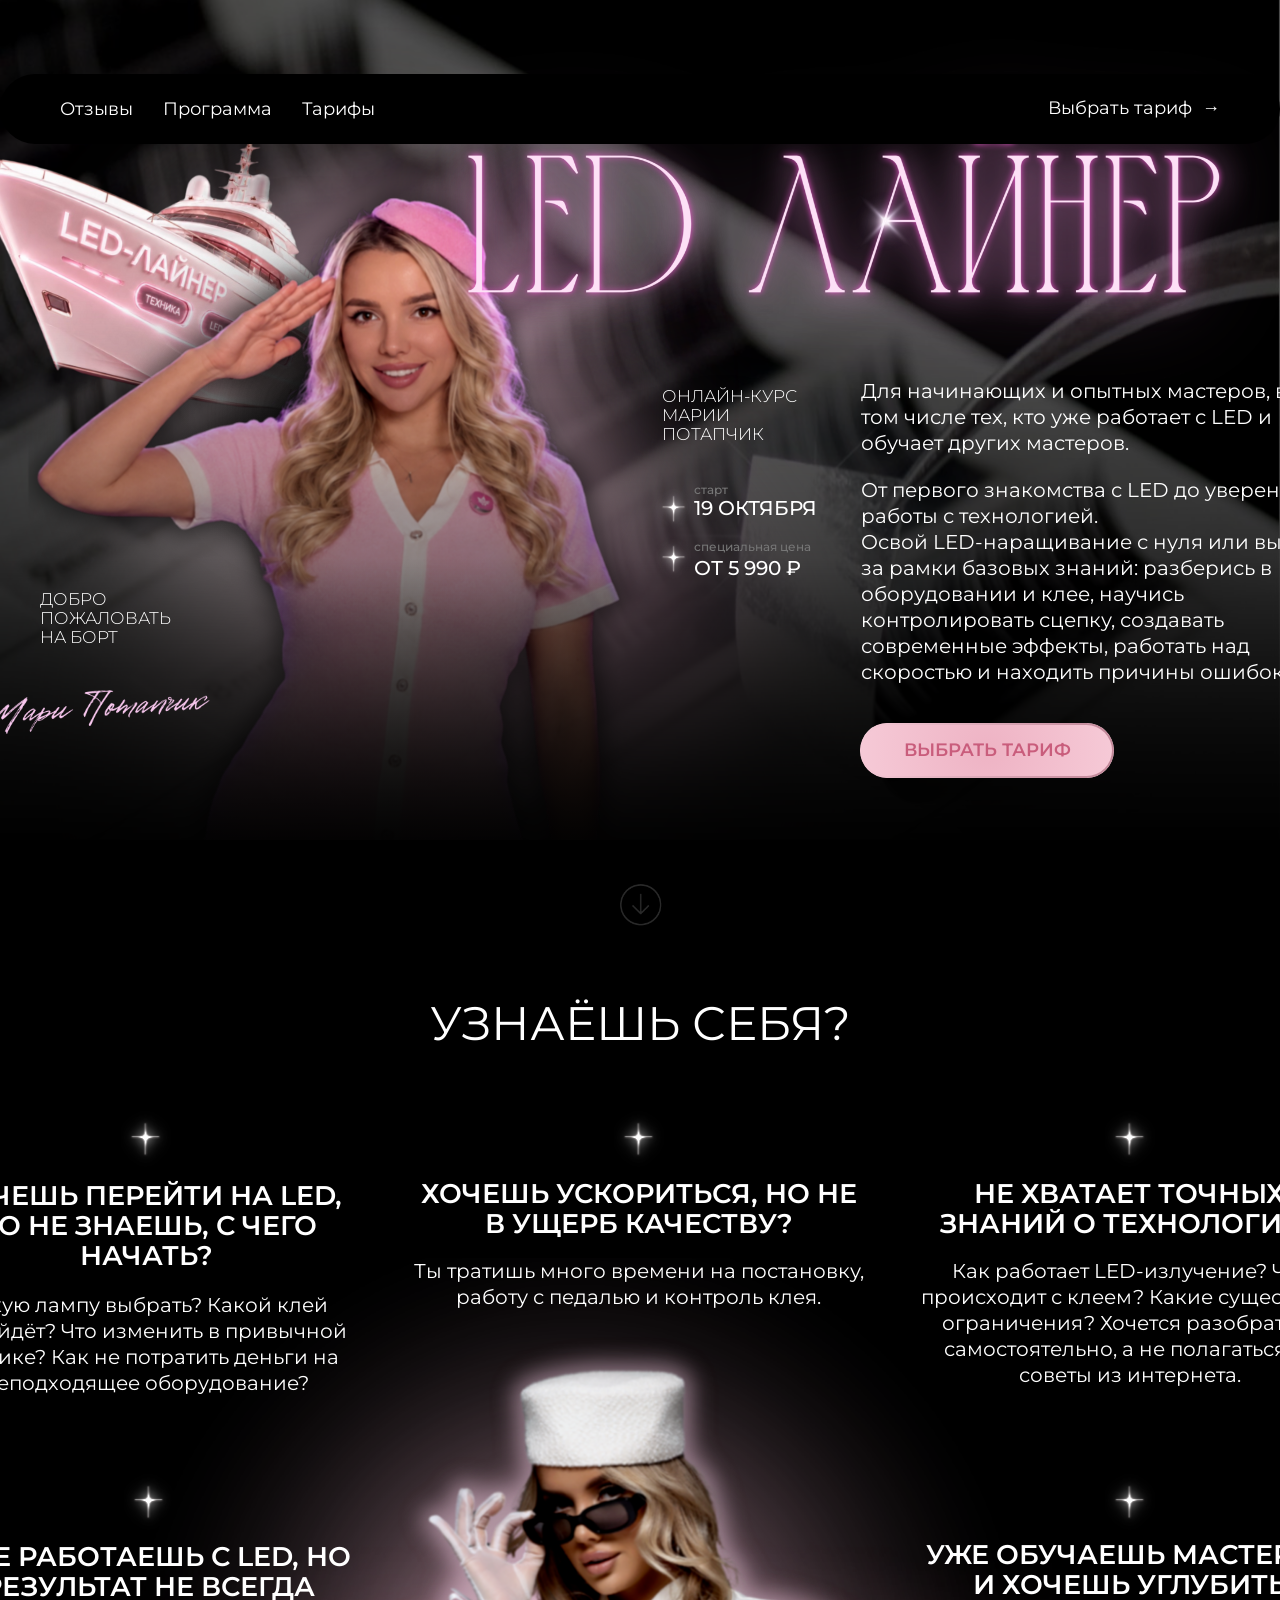
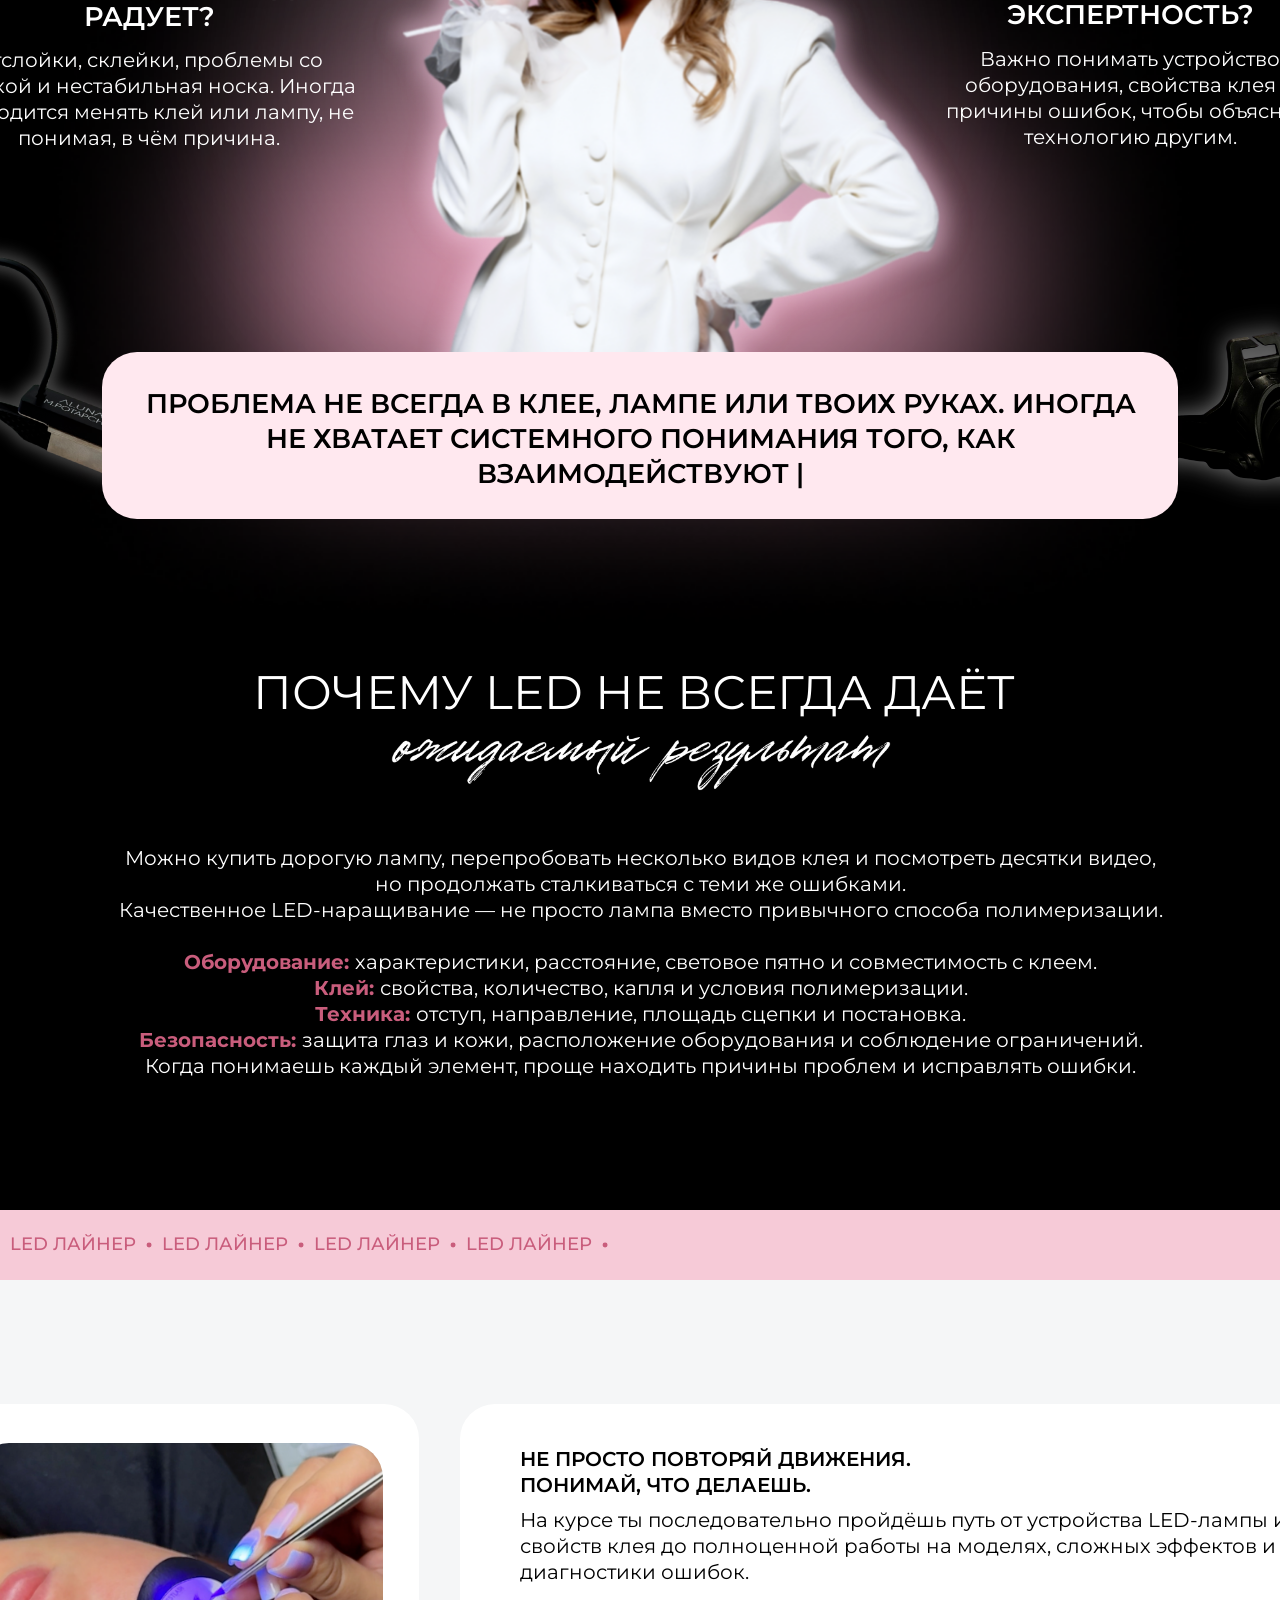
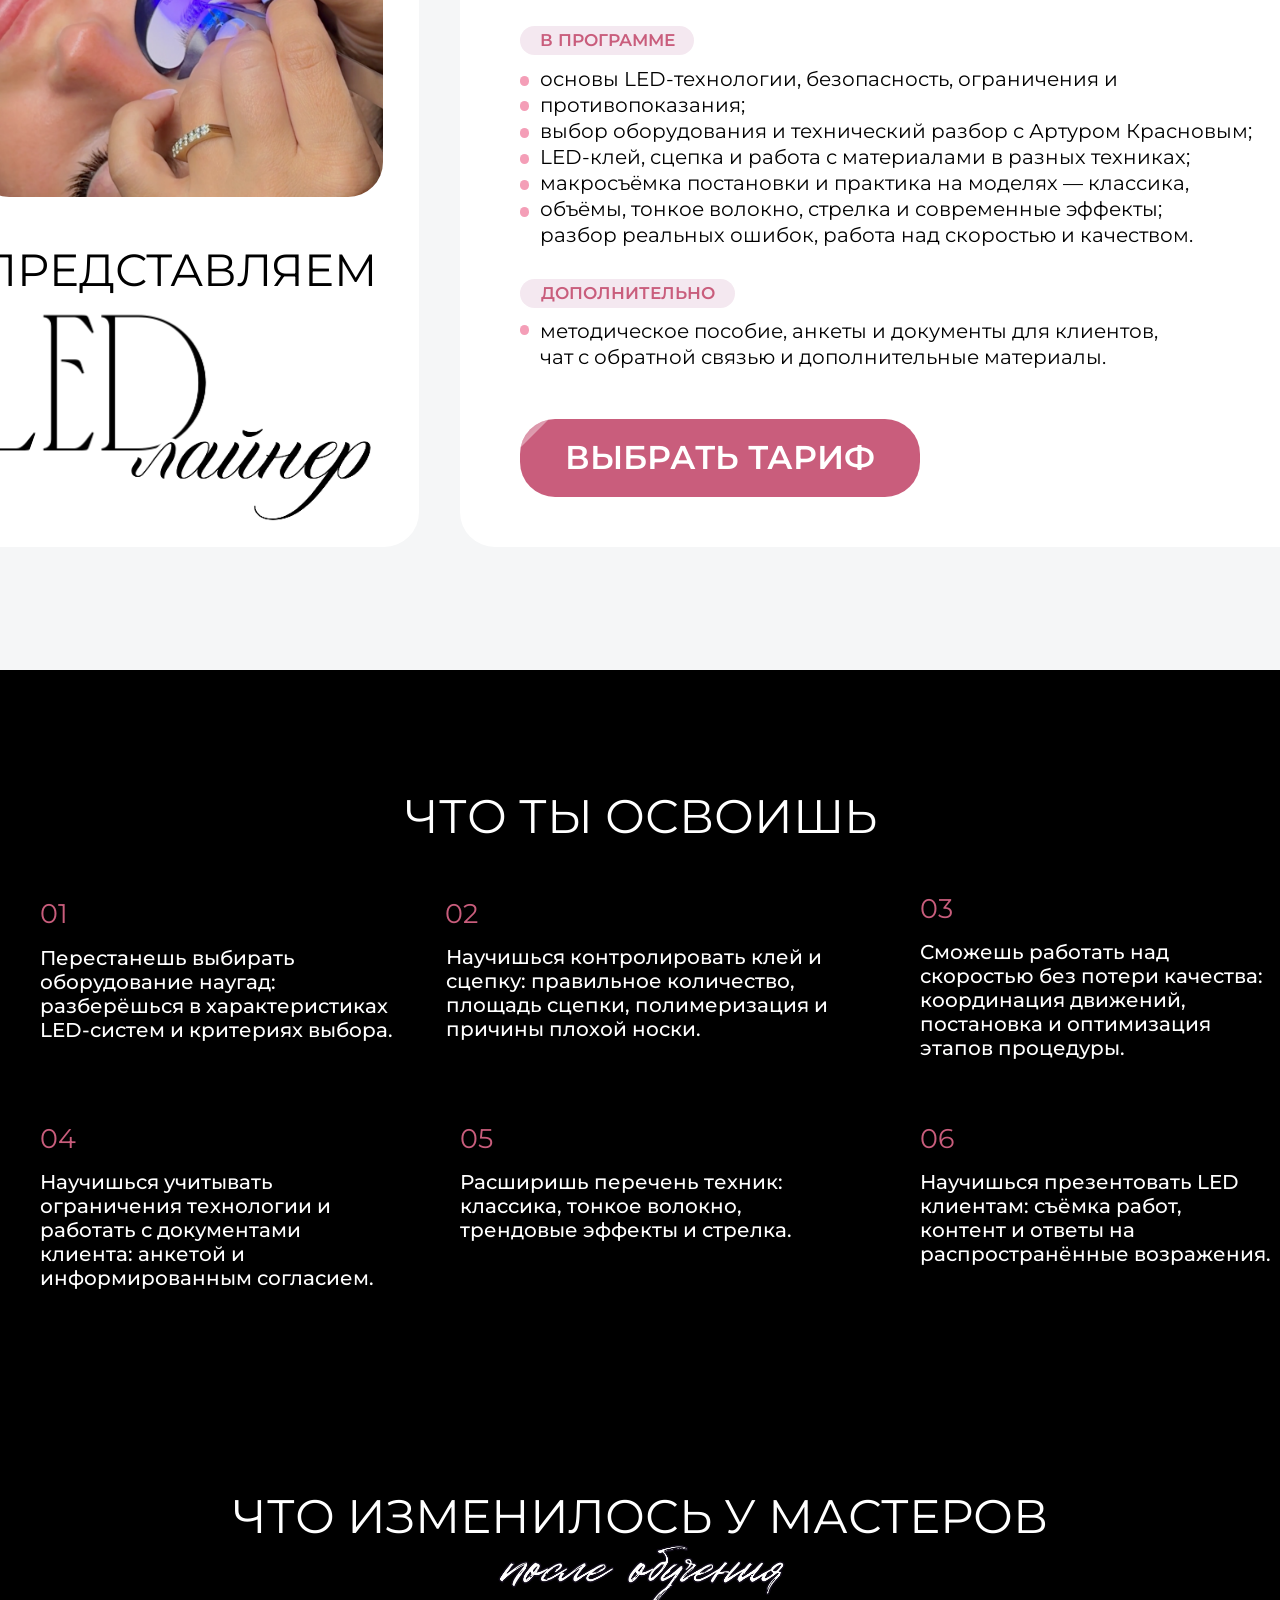
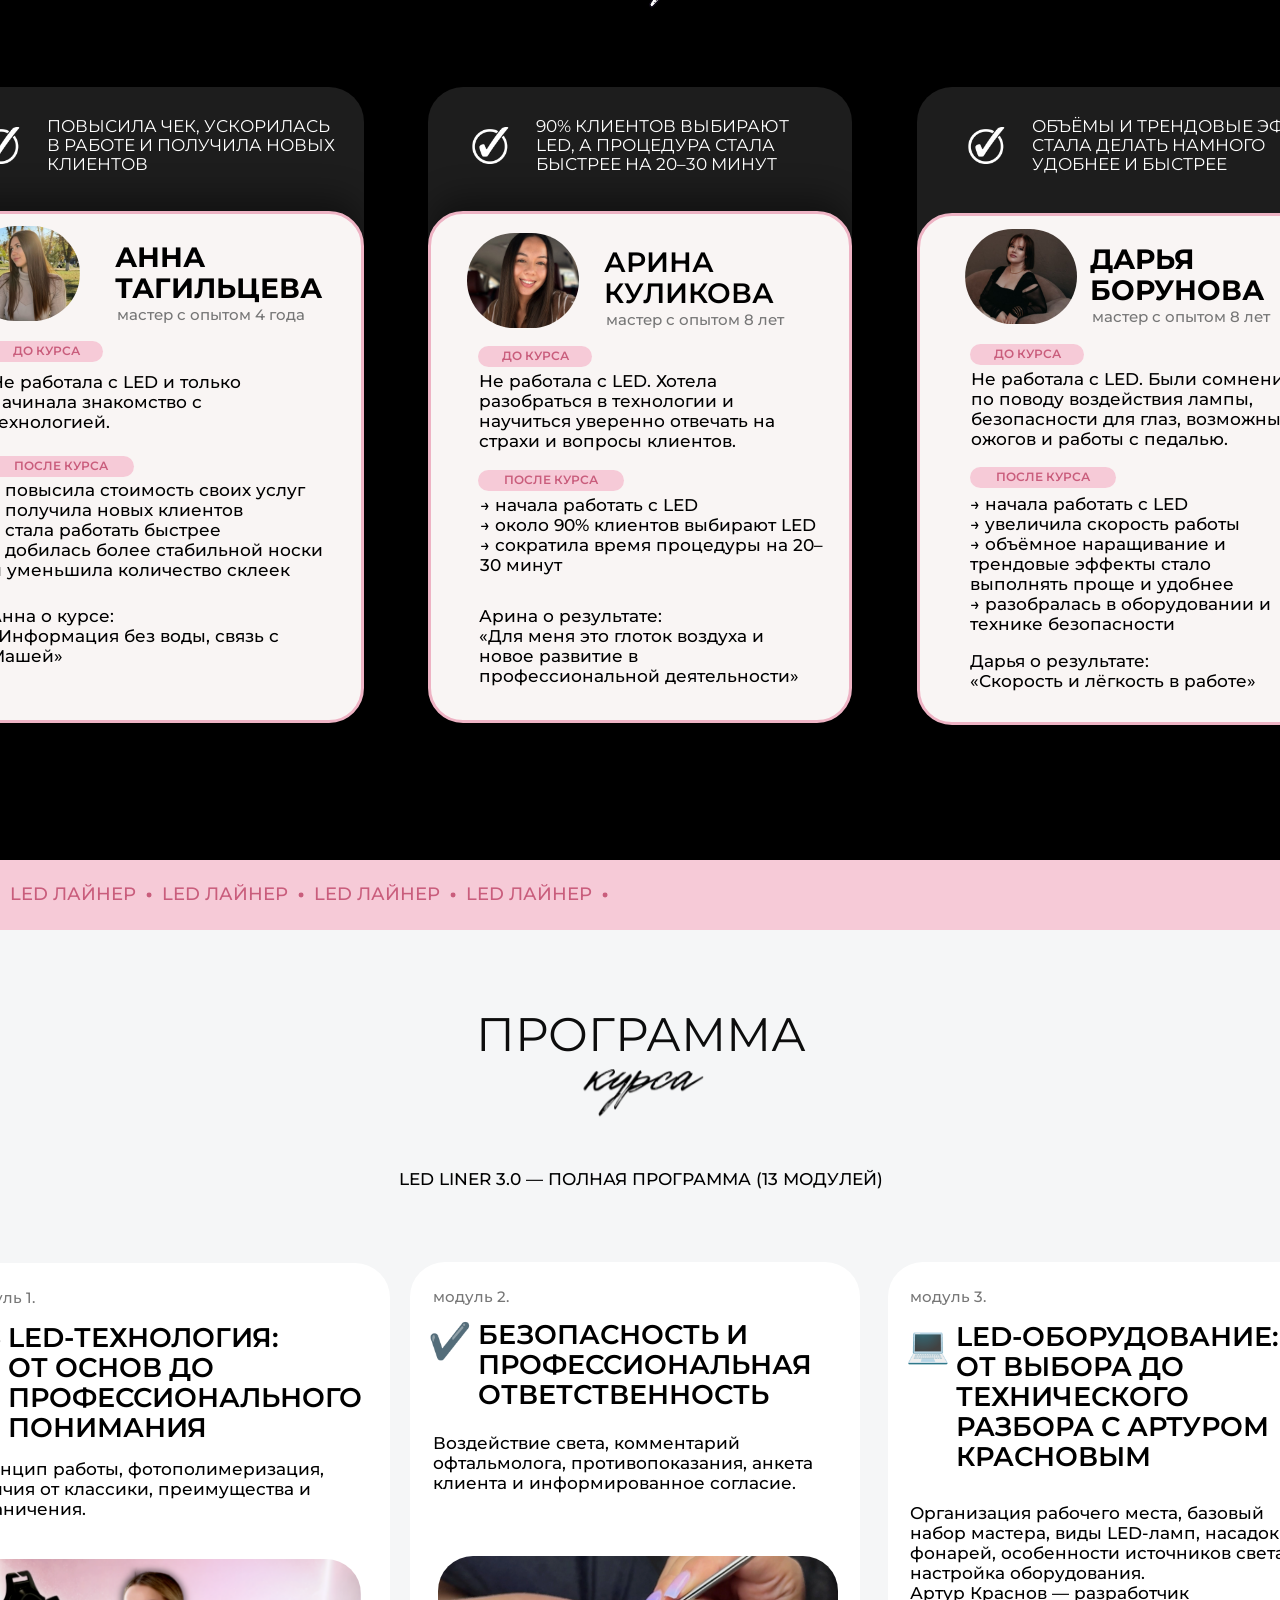
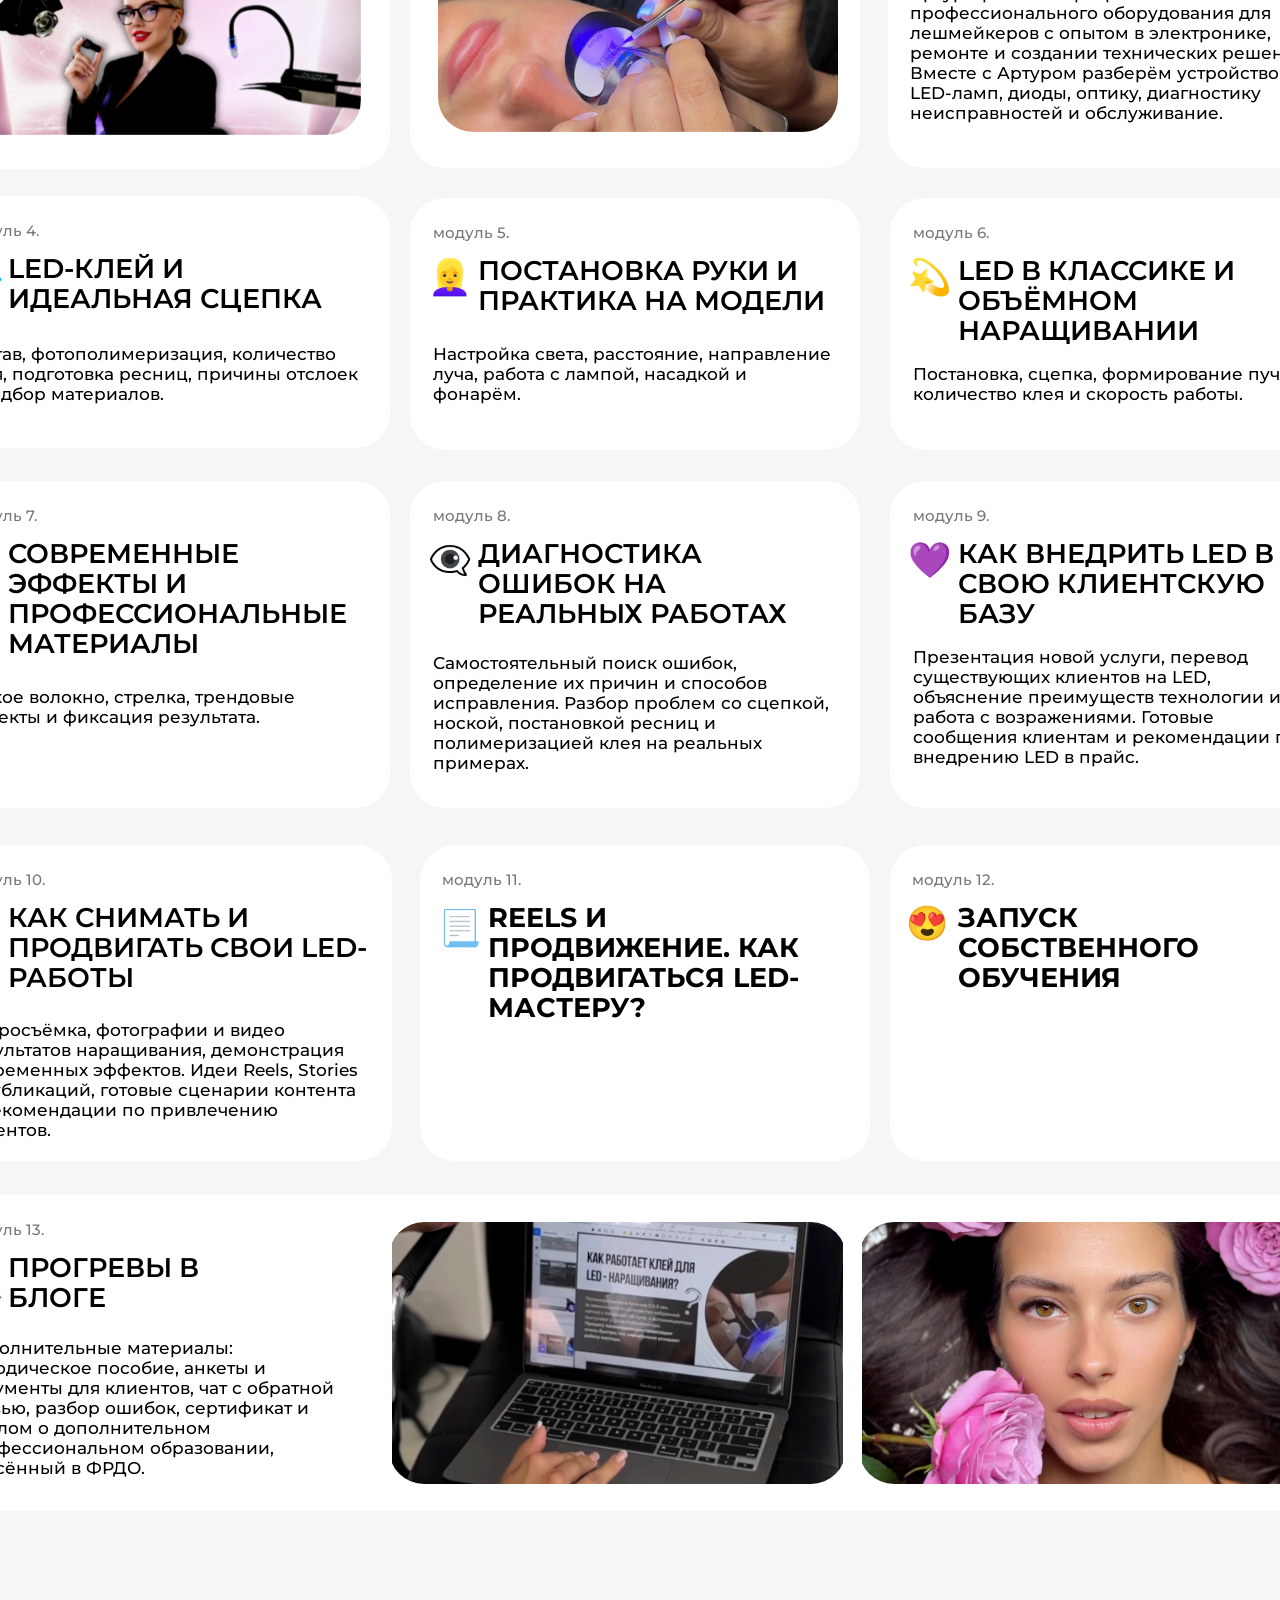
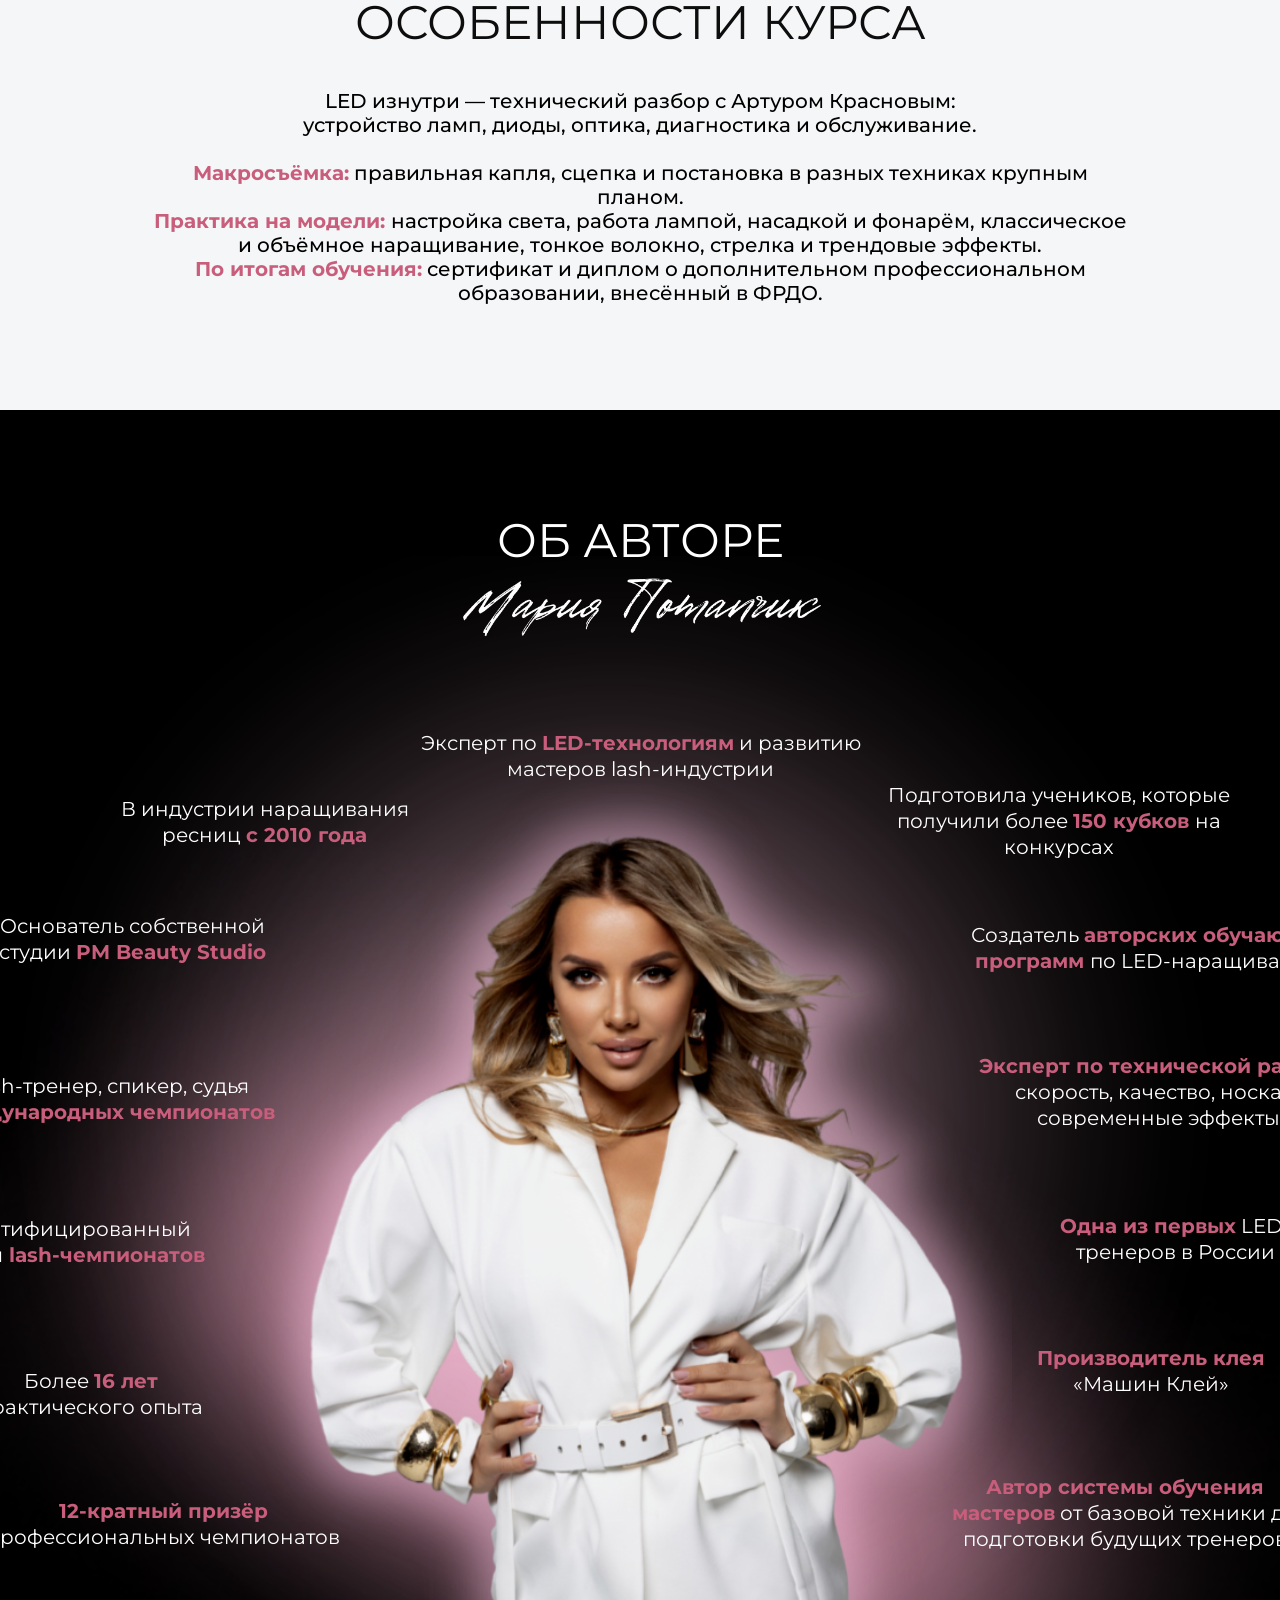
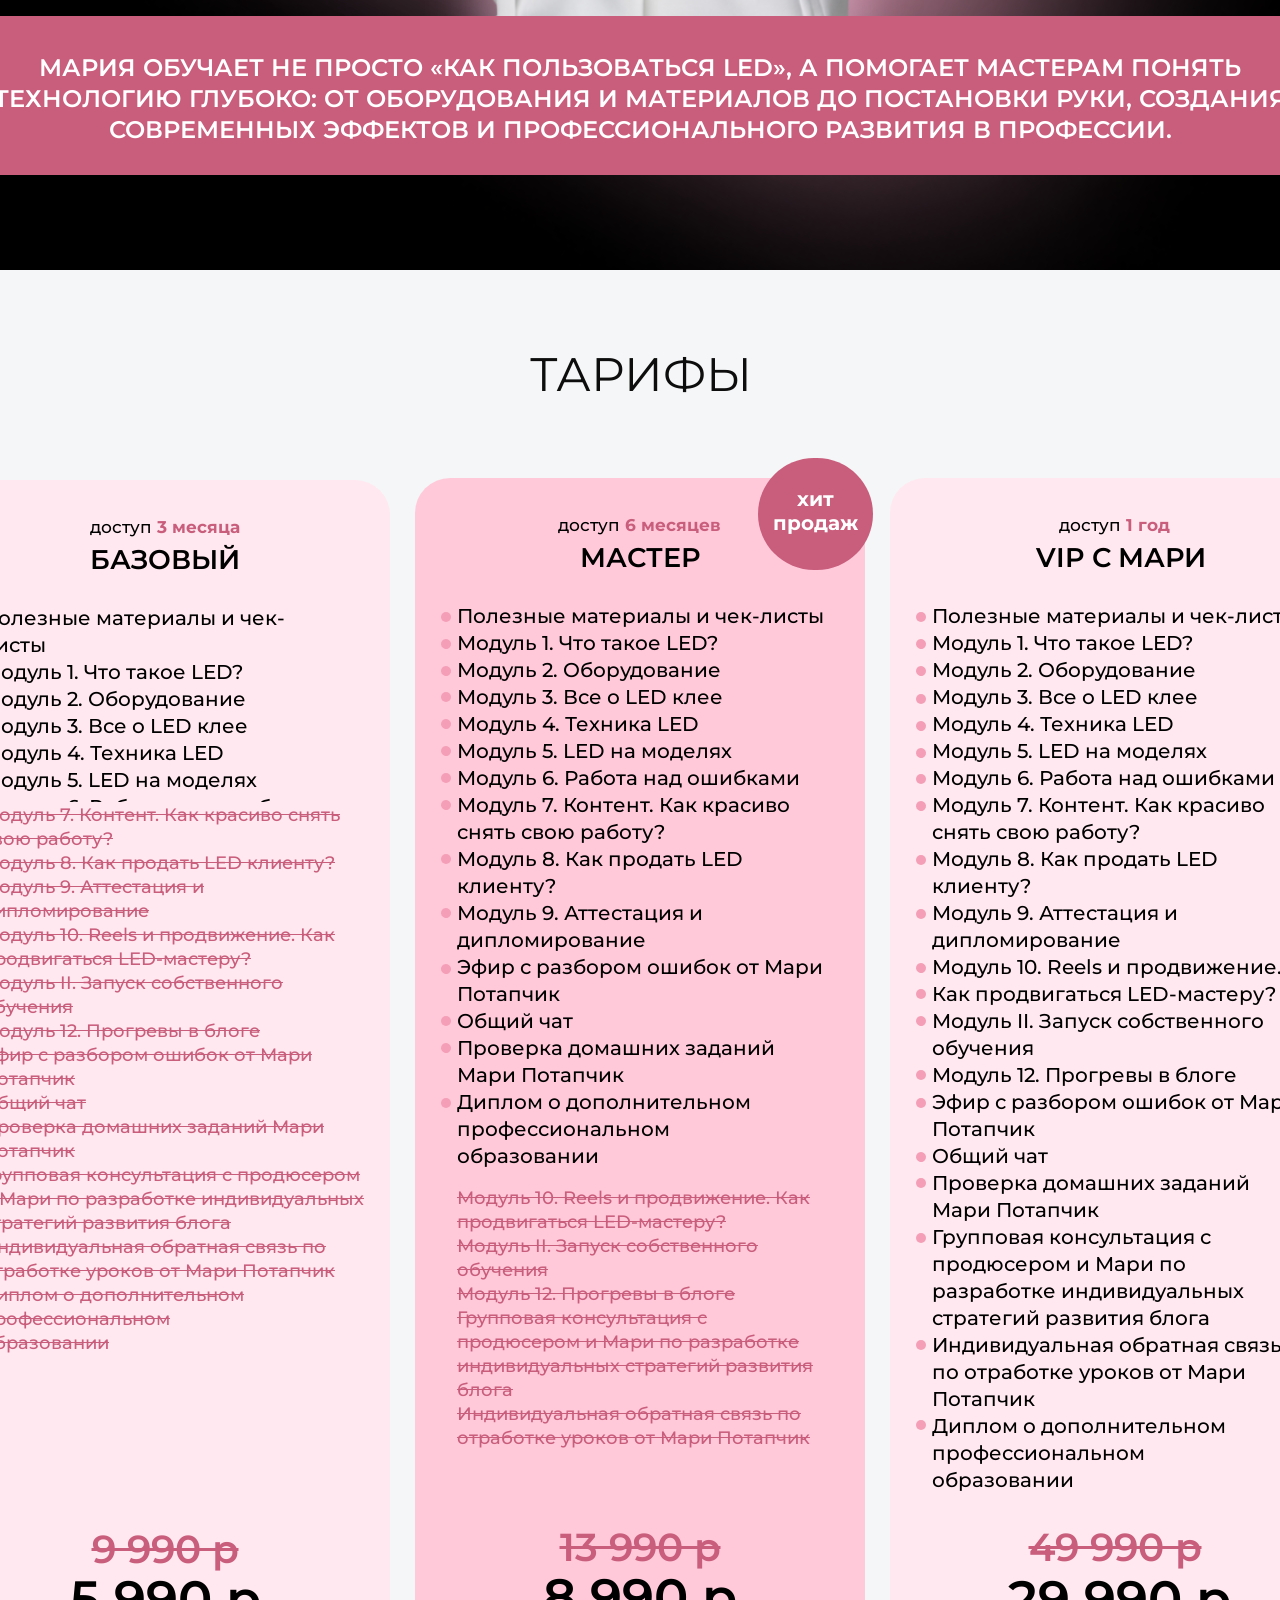
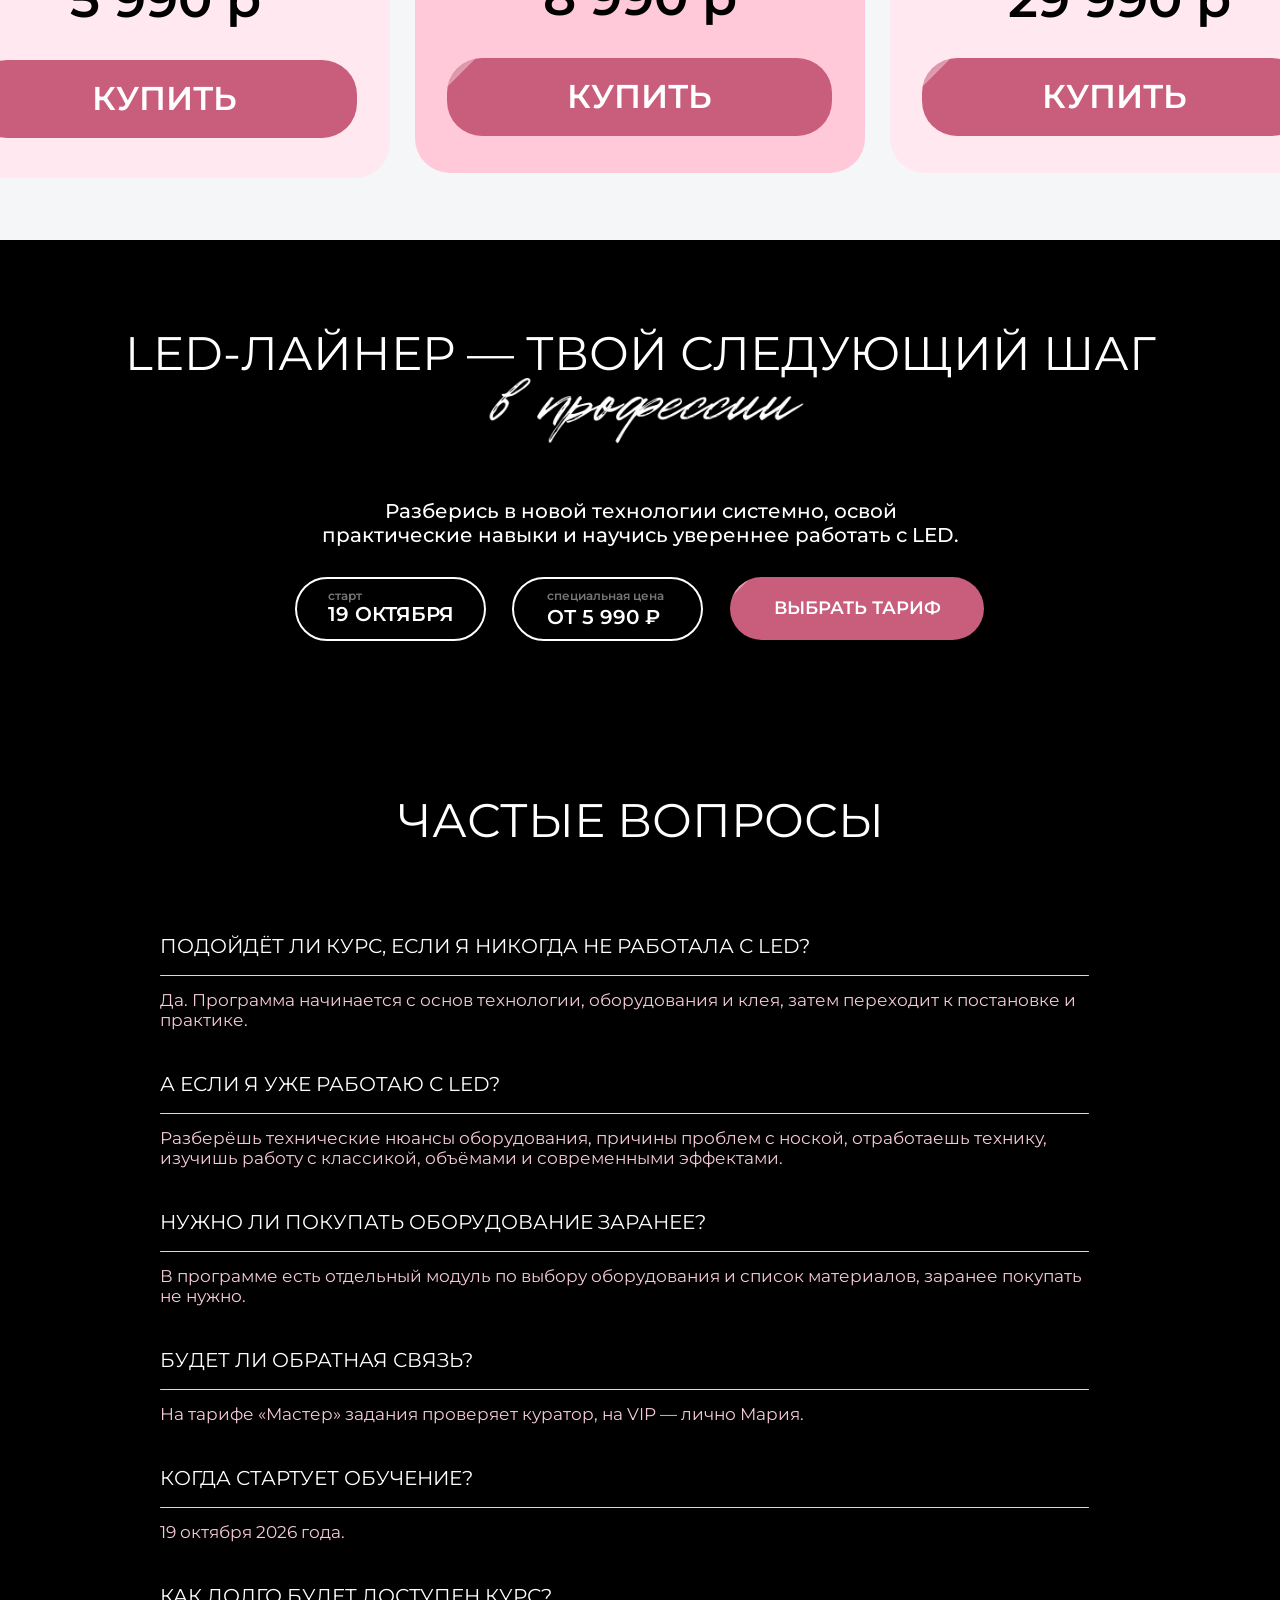
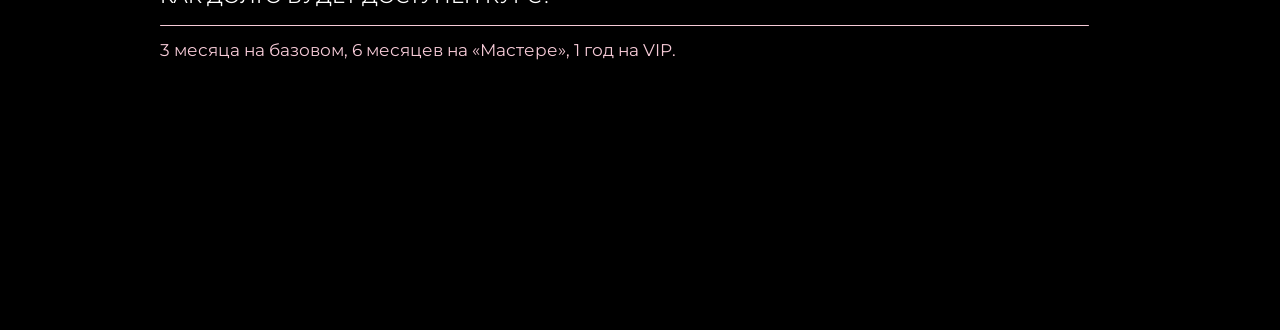
==== commit b463b5e0: "Update index.html" ====
--- a/index.html
+++ b/index.html
@@ -162,5 +162,5 @@
 'a[href^="' + curFullPath + '#"]:not([href*="#!/tfeeds/"]):not([href*="#!/tproduct/"]):not([href*="#!/tab/"]):not([href*="#popup"]):not([href*="#zeropopup"]):not([href*="#closepopup"]):not([href*="#closeallpopup"]):not([target="_blank"])';var elements=rec.querySelectorAll(selects);Array.prototype.forEach.call(elements,function(element) {element.addEventListener('click',function(event) {event.preventDefault();var hash=this.hash.trim();t_onFuncLoad('t270_scroll',function() {t270_scroll(hash,-3);});});});});if(document.querySelectorAll('.js-store').length>0||document.querySelectorAll('.js-feed').length>0) {t_onFuncLoad('t270_scroll',function() {t270_scroll(hash,-3,1);});}},500);setTimeout(function() {var hash=window.location.hash;if(hash&&document.querySelectorAll('a[name="' + hash.slice(1) + '"], div[id="' + hash.slice(1) + '"]').length>0) {if(window.isMobile) {t_onFuncLoad('t270_scroll',function() {t270_scroll(hash,0);});} else {t_onFuncLoad('t270_scroll',function() {t270_scroll(hash,0);});}}},1000);window.addEventListener('popstate',function() {var hash=window.location.hash;if(hash&&document.querySelectorAll('a[name="' + hash.slice(1) + '"], div[id="' + hash.slice(1) + '"]').length>0) {if(window.isMobile) {t_onFuncLoad('t270_scroll',function() {t270_scroll(hash,0);});} else {t_onFuncLoad('t270_scroll',function() {t270_scroll(hash,0);});}}});});</script> </div> <div id="rec4400608401" class="r t-rec" style=" " data-animationappear="off" data-record-type="602"> <!-- T602 --> <div class="t602"> <div class="t602__indicator" style="background:#f6cad7;"></div> </div> <script>t_onReady(function() {t_onFuncLoad('t602_init',function() {t602_init('4400608401');});});</script> </div> <div id="rec4400616601" class="r t-rec" style=" " data-animationappear="off" data-record-type="360"> <!-- T360 --> <style>@media screen and (min-width:980px){.t-records{opacity:0;}.t-records_animated{-webkit-transition:opacity ease-in-out .5s;-moz-transition:opacity ease-in-out .5s;-o-transition:opacity ease-in-out .5s;transition:opacity ease-in-out .5s;}.t-records.t-records_visible,.t-records .t-records{opacity:1;}}</style> <script>t_onReady(function() {var allRecords=document.querySelector('.t-records');window.addEventListener('pageshow',function(event) {if(event.persisted) {allRecords.classList.add('t-records_visible');}});var rec=document.querySelector('#rec4400616601');if(!rec) return;rec.setAttribute('data-animationappear','off');rec.style.opacity='1';allRecords.classList.add('t-records_animated');setTimeout(function() {allRecords.classList.add('t-records_visible');},200);document.addEventListener('visibilitychange',function() {if(!document.hidden) {allRecords.classList.add('t-records_visible');}});});</script> <script>t_onReady(function() {var selects='button:not(.t-submit):not(.t835__btn_next):not(.t835__btn_prev):not(.t835__btn_result):not(.t862__btn_next):not(.t862__btn_prev):not(.t862__btn_result):not(.t854__news-btn):not(.t862__btn_next),' +
 'a:not([href*="#"]):not(.carousel-control):not(.t-carousel__control):not(.t807__btn_reply):not([href^="#price"]):not([href^="javascript"]):not([href^="mailto"]):not([href^="tel"]):not([href^="link_sub"]):not(.js-feed-btn-show-more):not(.t367__opener):not([href^="https://www.dropbox.com/"])';var elements=document.querySelectorAll(selects);Array.prototype.forEach.call(elements,function(element) {var submenuLinkWrapper=element.closest('.t-menu__link-wrapper, .t-menusub__link-wrapper');var isSubmenu=element.getAttribute('data-menu-submenu-hook')||(submenuLinkWrapper&&submenuLinkWrapper.getAttribute('data-menu-submenu-hook'));if(isSubmenu) return;element.addEventListener('click',function(event) {var goTo=this.getAttribute('href');if(goTo!==null&&!goTo.startsWith('#')) {var ctrl=event.ctrlKey;var cmd=event.metaKey&&navigator.platform.indexOf('Mac')!==-1;if(!ctrl&&!cmd) {var target=this.getAttribute('target');if(target!=='_blank') {event.preventDefault();var allRecords=document.querySelector('.t-records');if(allRecords) {allRecords.classList.remove('t-records_visible');}
 setTimeout(function() {window.location=goTo;},500);}}}});});});</script> <style>.t360__bar{background-color:#c95d7c;}</style> <script>t_onReady(function() {var isSafari=/Safari/.test(navigator.userAgent)&&/Apple Computer/.test(navigator.vendor);if(!isSafari) {document.body.insertAdjacentHTML('beforeend','<div class="t360__progress"><div class="t360__bar"></div></div>');setTimeout(function() {var bar=document.querySelector('.t360__bar');if(bar) bar.classList.add('t360__barprogress');},10);}});function t360_onProgressLoad() {var bar=document.querySelector('.t360__bar');if(!bar) return;bar.classList.remove('t360__barprogress');bar.classList.add('t360__barprogressfinished');setTimeout(function() {bar.classList.add('t360__barprogresshidden');},20);setTimeout(function() {var progress=document.querySelector('.t360__progress');if(progress) progress.style.display='none';},500);};if(document.readyState==='complete') {setTimeout(t360_onProgressLoad,60);} else {window.addEventListener('load',t360_onProgressLoad);}</script> </div> <div id="rec4489259101" class="r t-rec" style=" " data-animationappear="off" data-record-type="635"> <!-- t635 --> <div
-class="t635__textholder" data-recid="4333676401" data-text1="оборудование, " data-text2="материалы " data-text3="и техника постановки."></div> <script>t_onReady(function() {t_onFuncLoad('t635_init',function() {t635_init('4489259101','#c95d7c','#c95d7c');});});</script> </div> </div> <!--/allrecords--> <!-- Tilda copyright. Don't remove this line --><div class="t-tildalabel " id="tildacopy" data-tilda-sign="8695583#272934609"><a href="https://tilda.cc/" class="t-tildalabel__link"><div class="t-tildalabel__wrapper"><div class="t-tildalabel__txtleft">Made on </div><div class="t-tildalabel__wrapimg"><img src="images/tildacopy.png" class="t-tildalabel__img" fetchpriority="low" alt=""></div><div class="t-tildalabel__txtright">Tilda</div></div></a></div> <!-- Stat --> <script type="text/javascript">if(!window.mainTracker) {window.mainTracker='tilda';}
+
 </script> </body> </html>
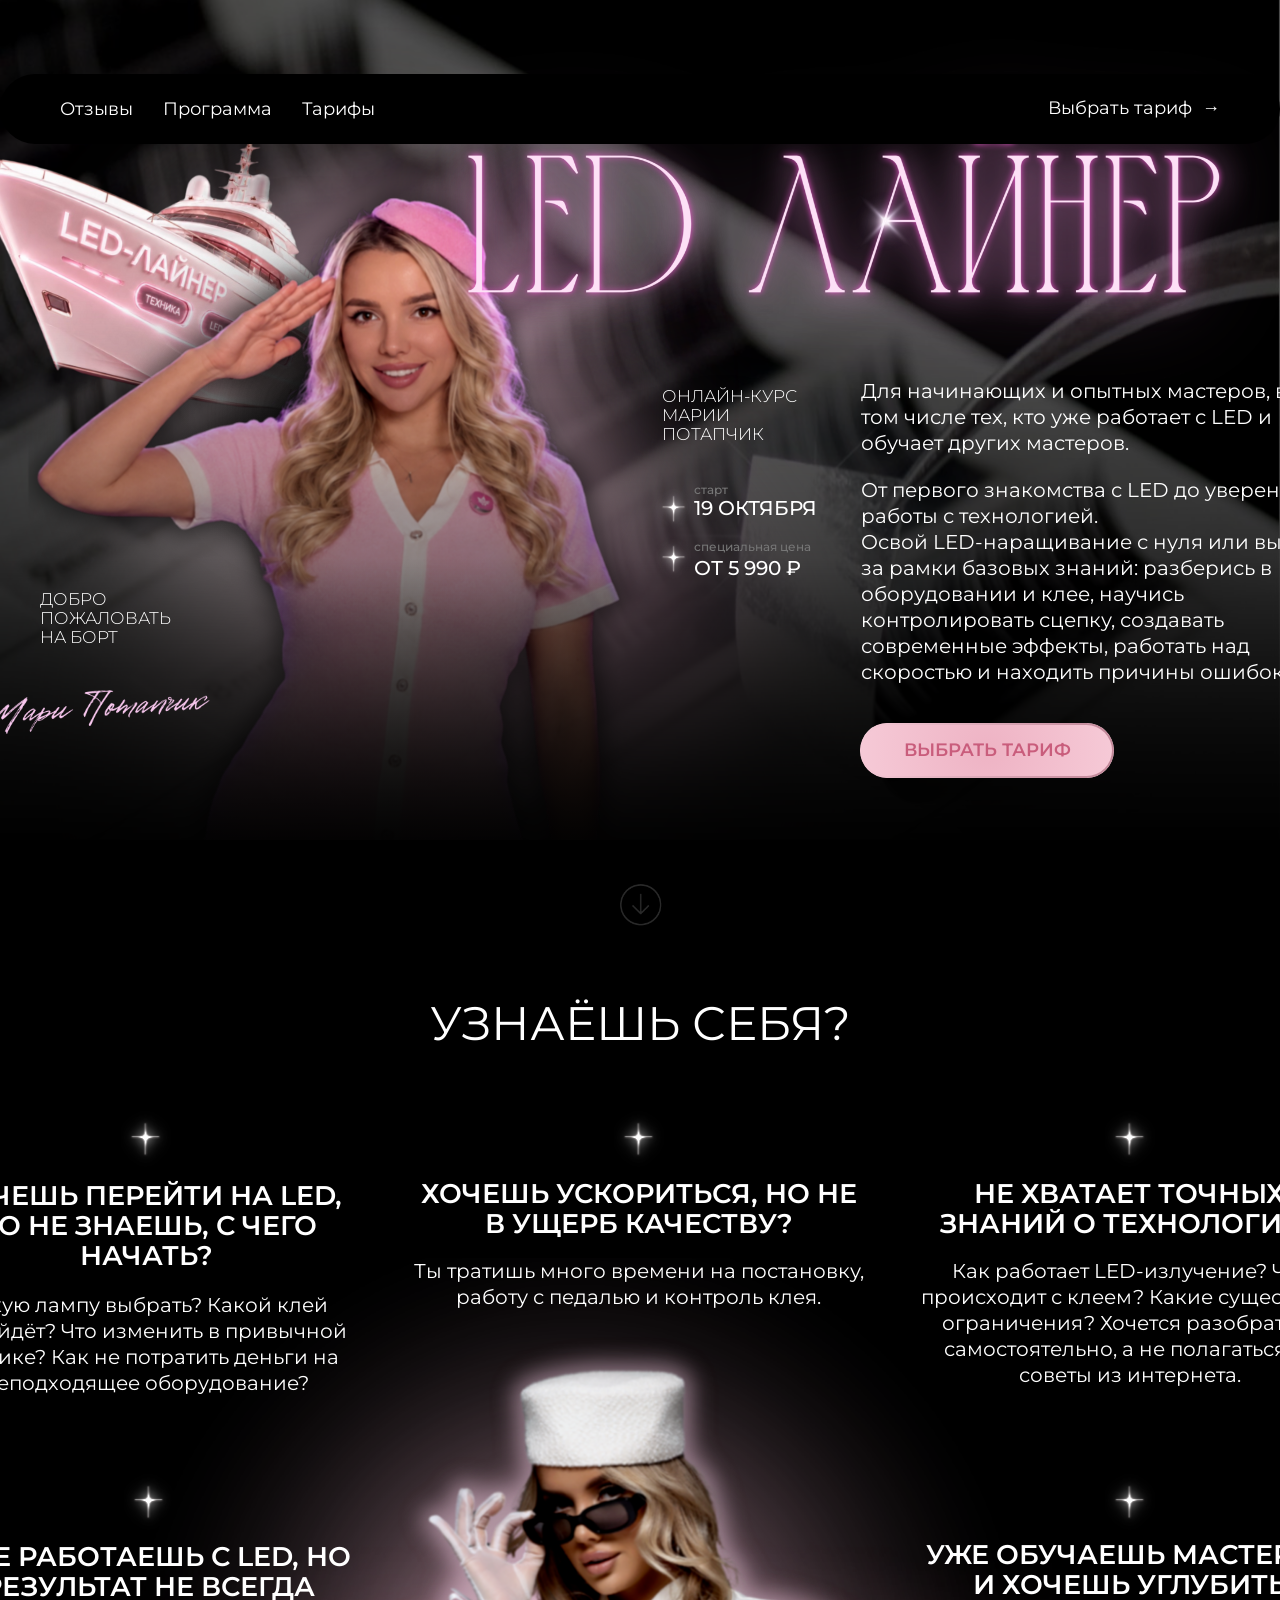
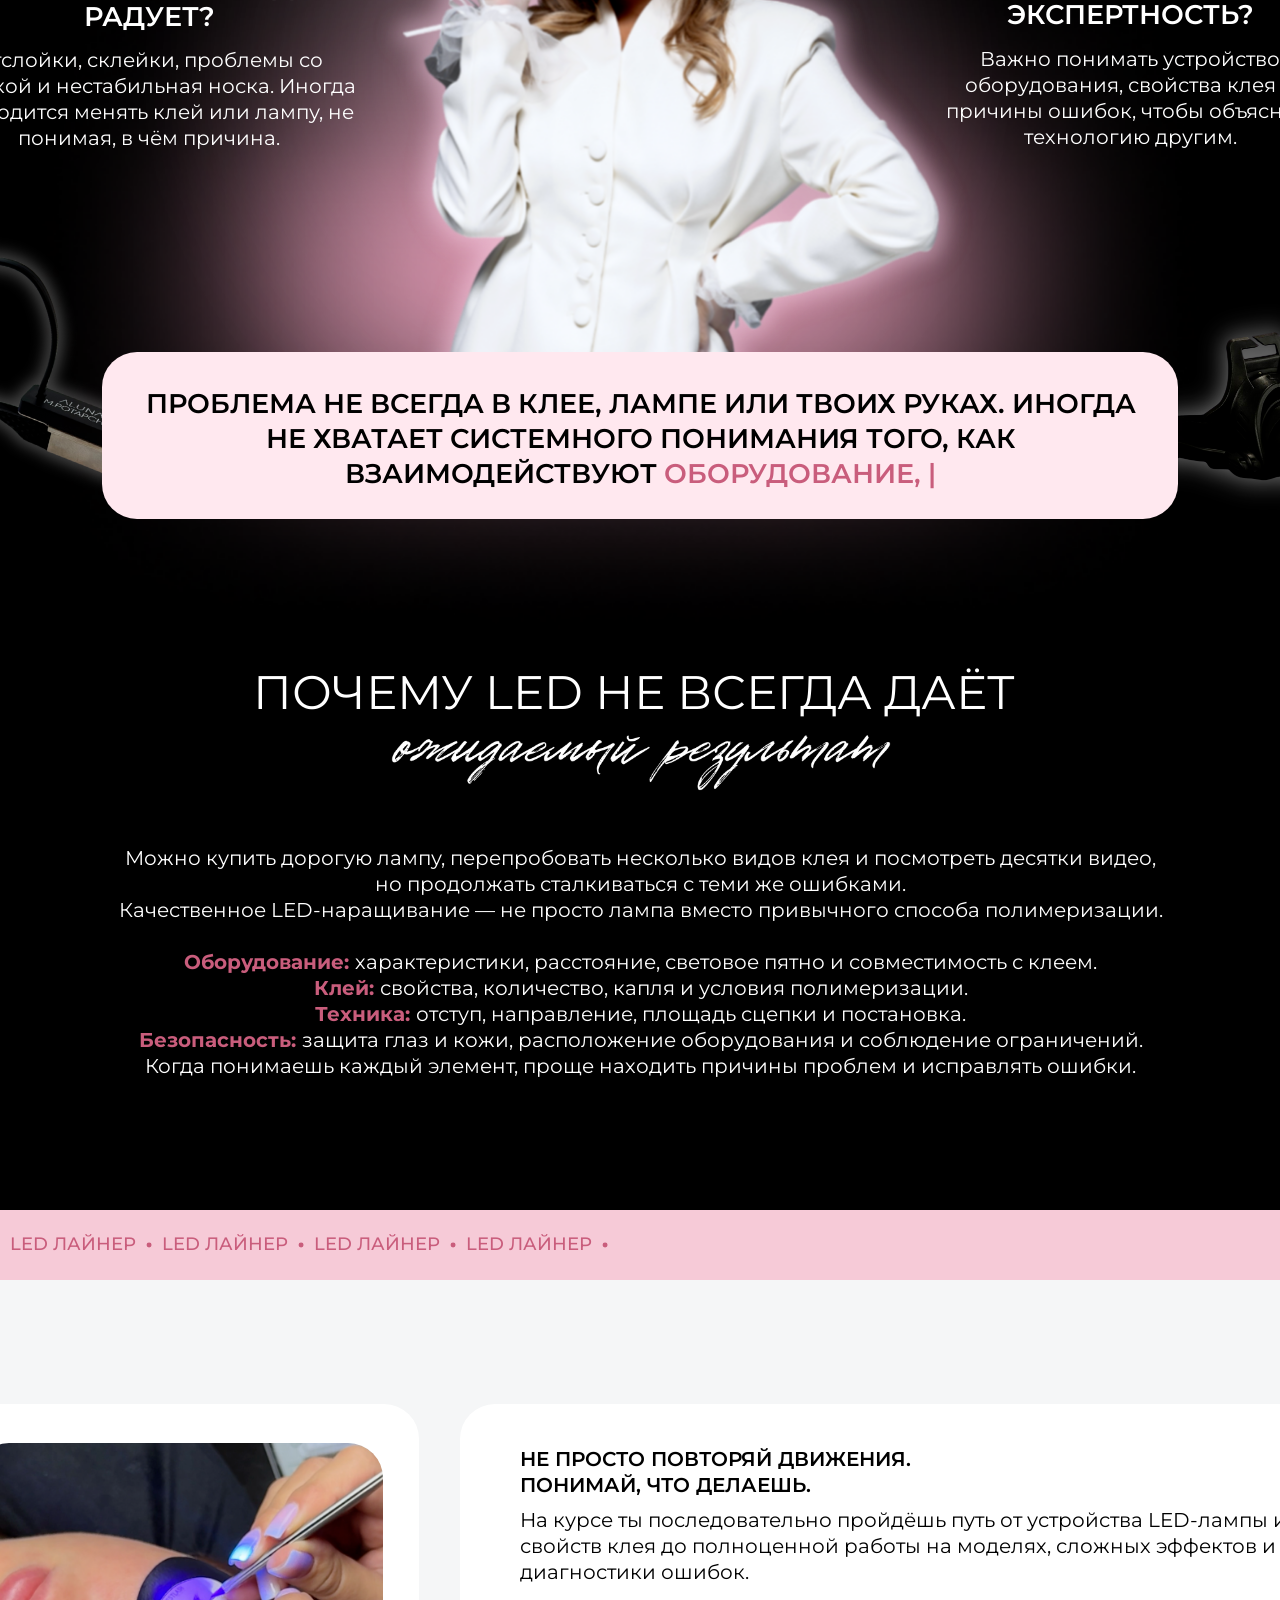
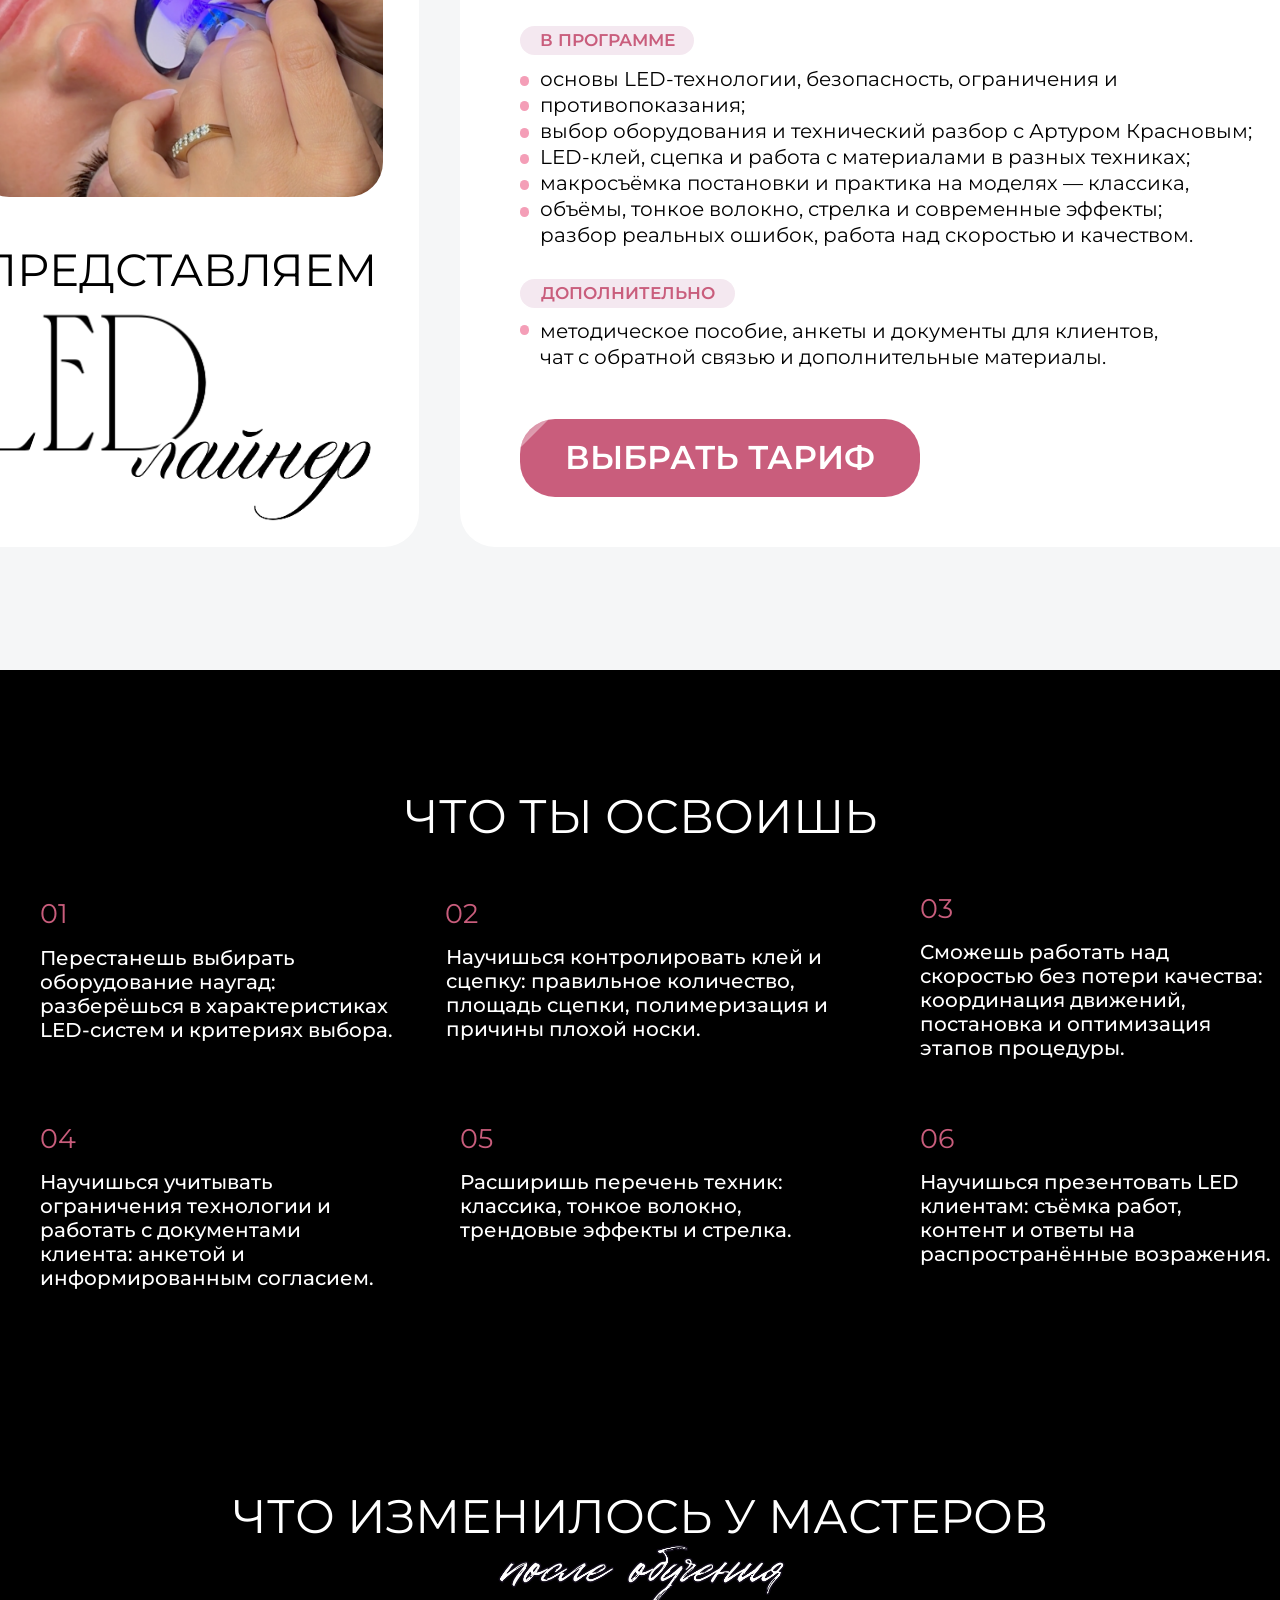
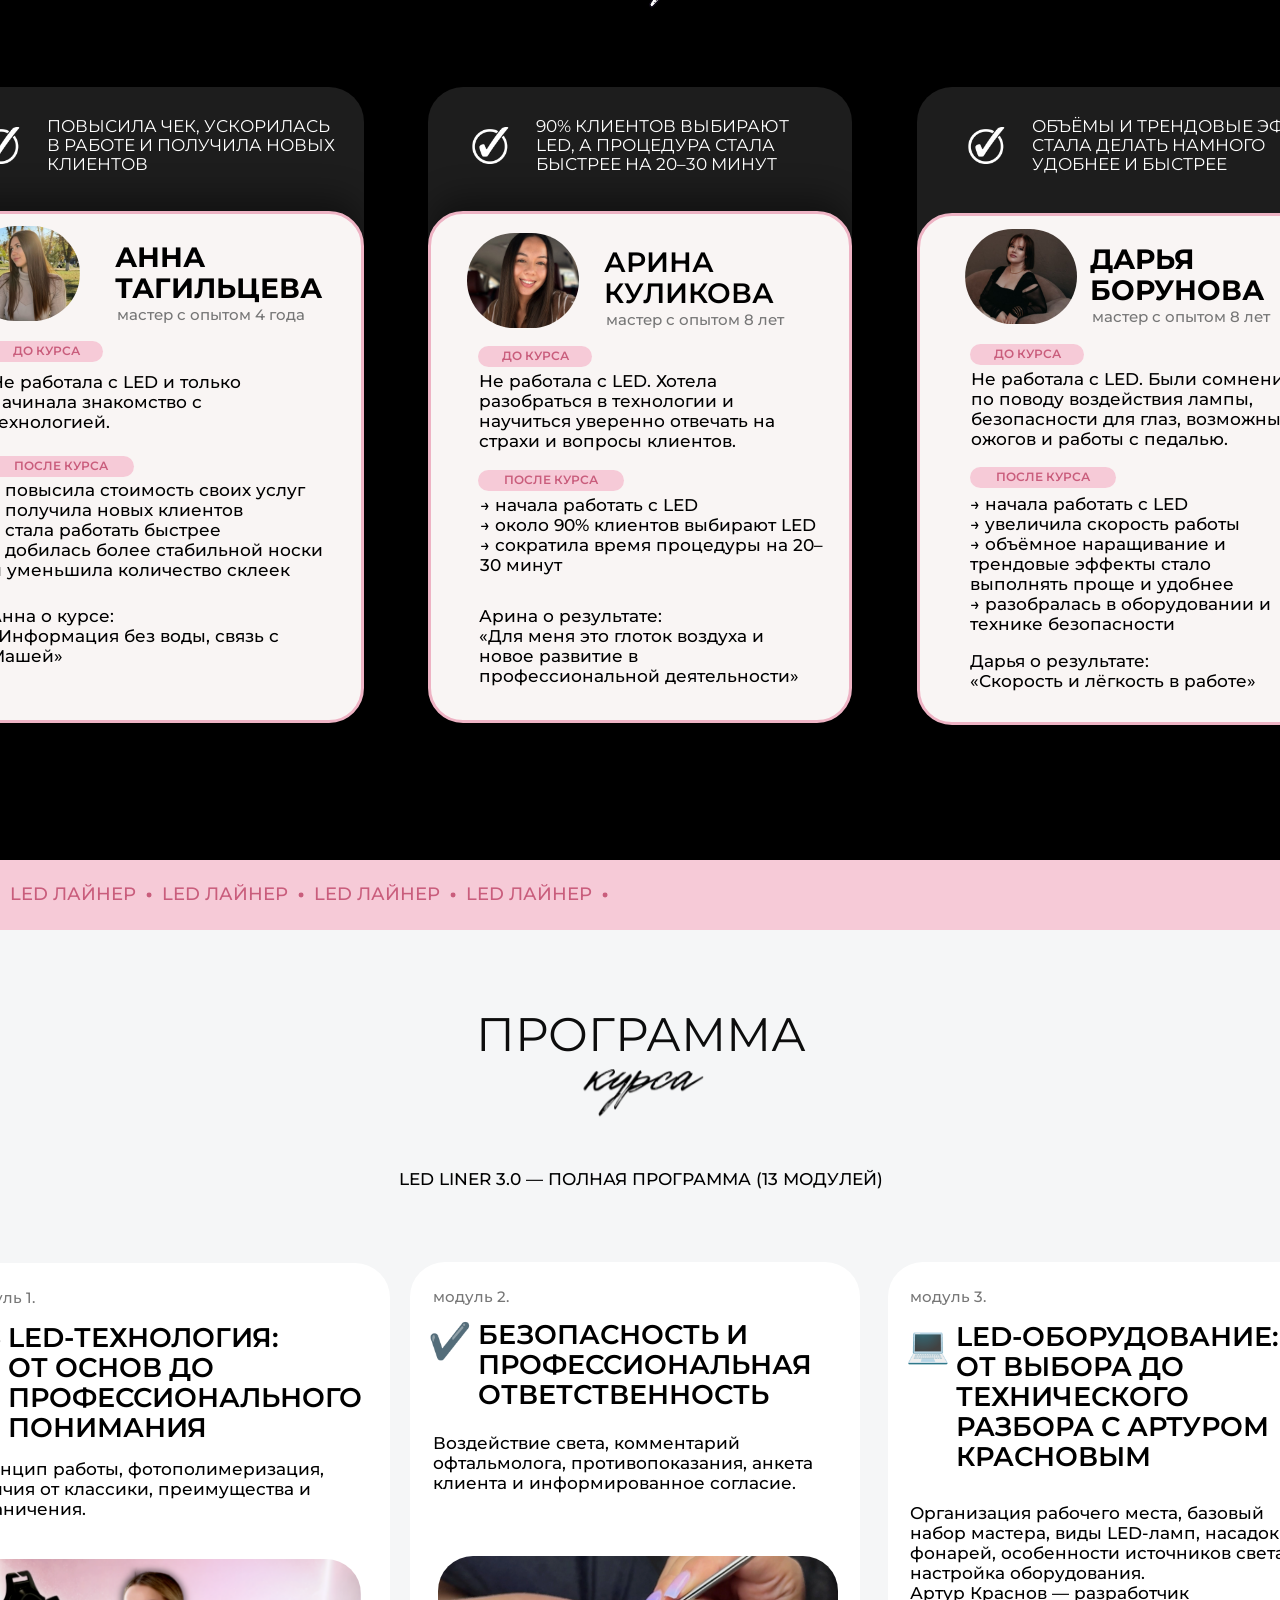
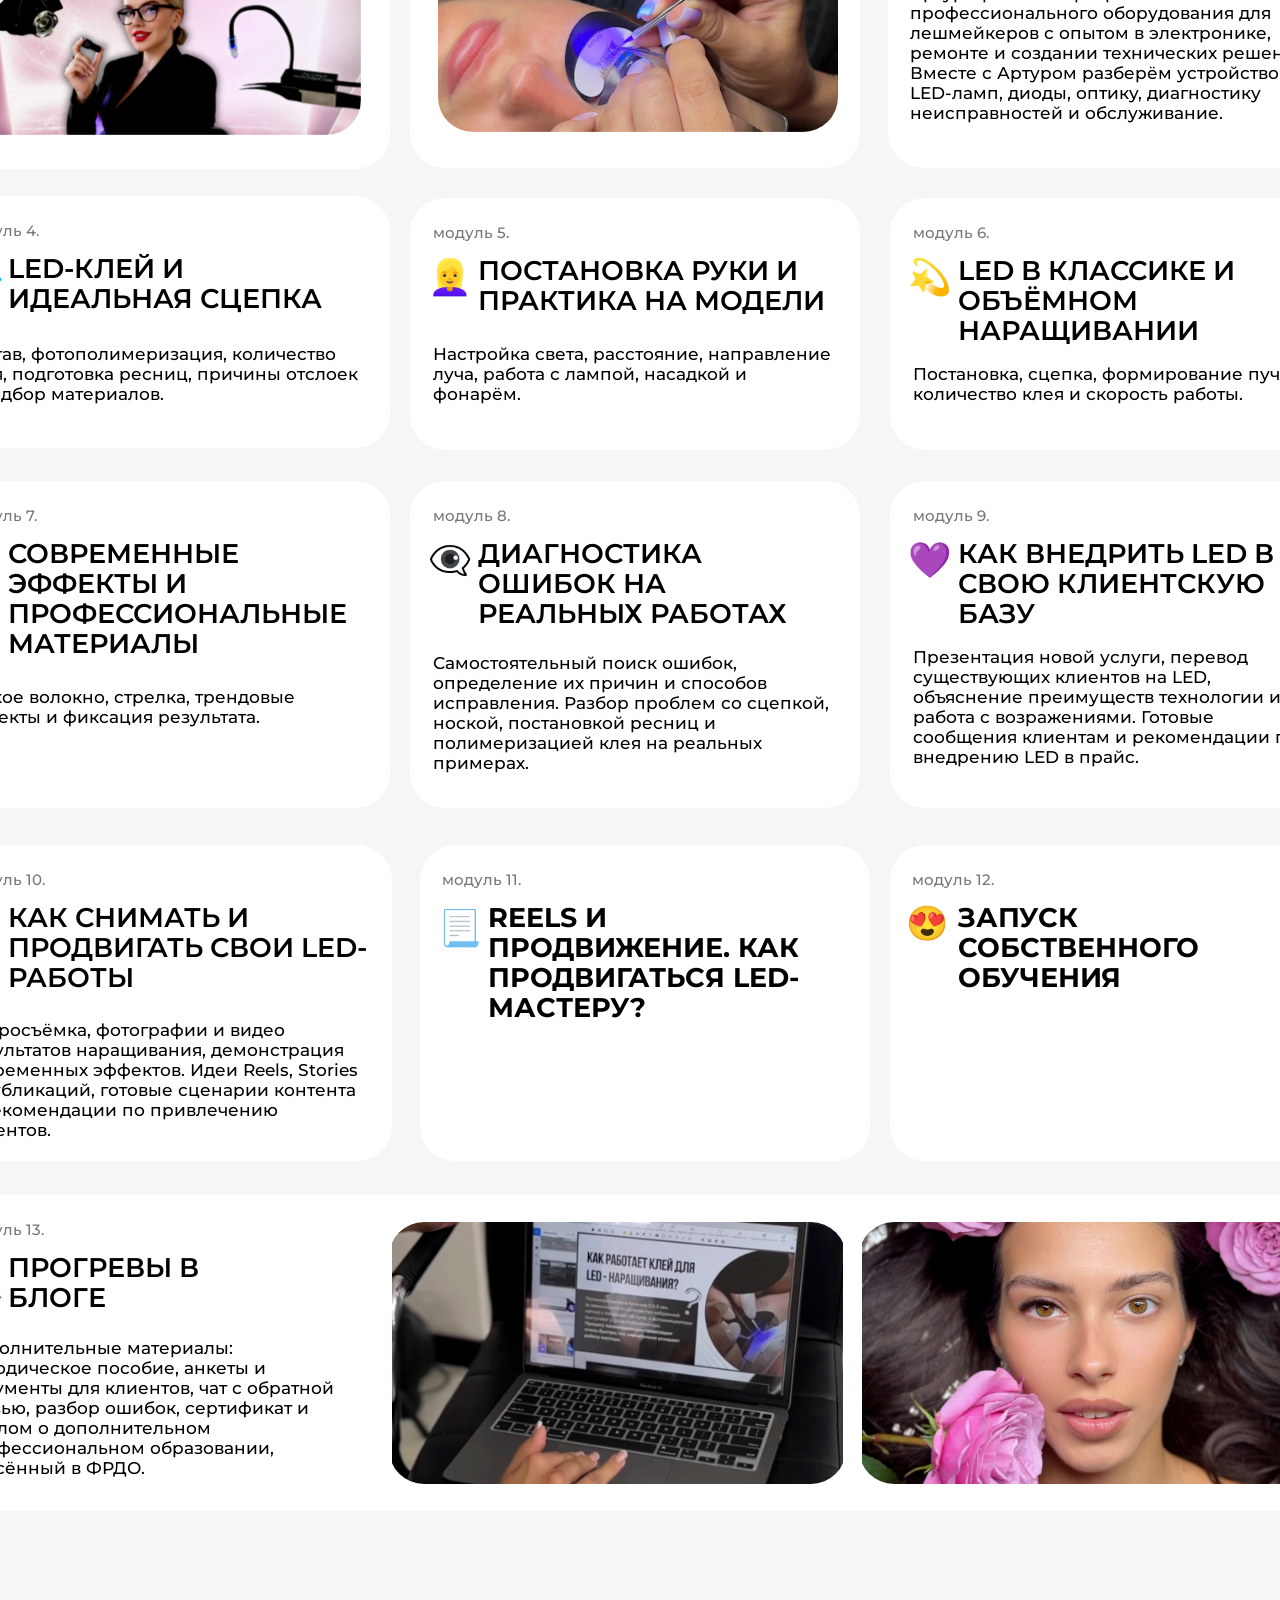
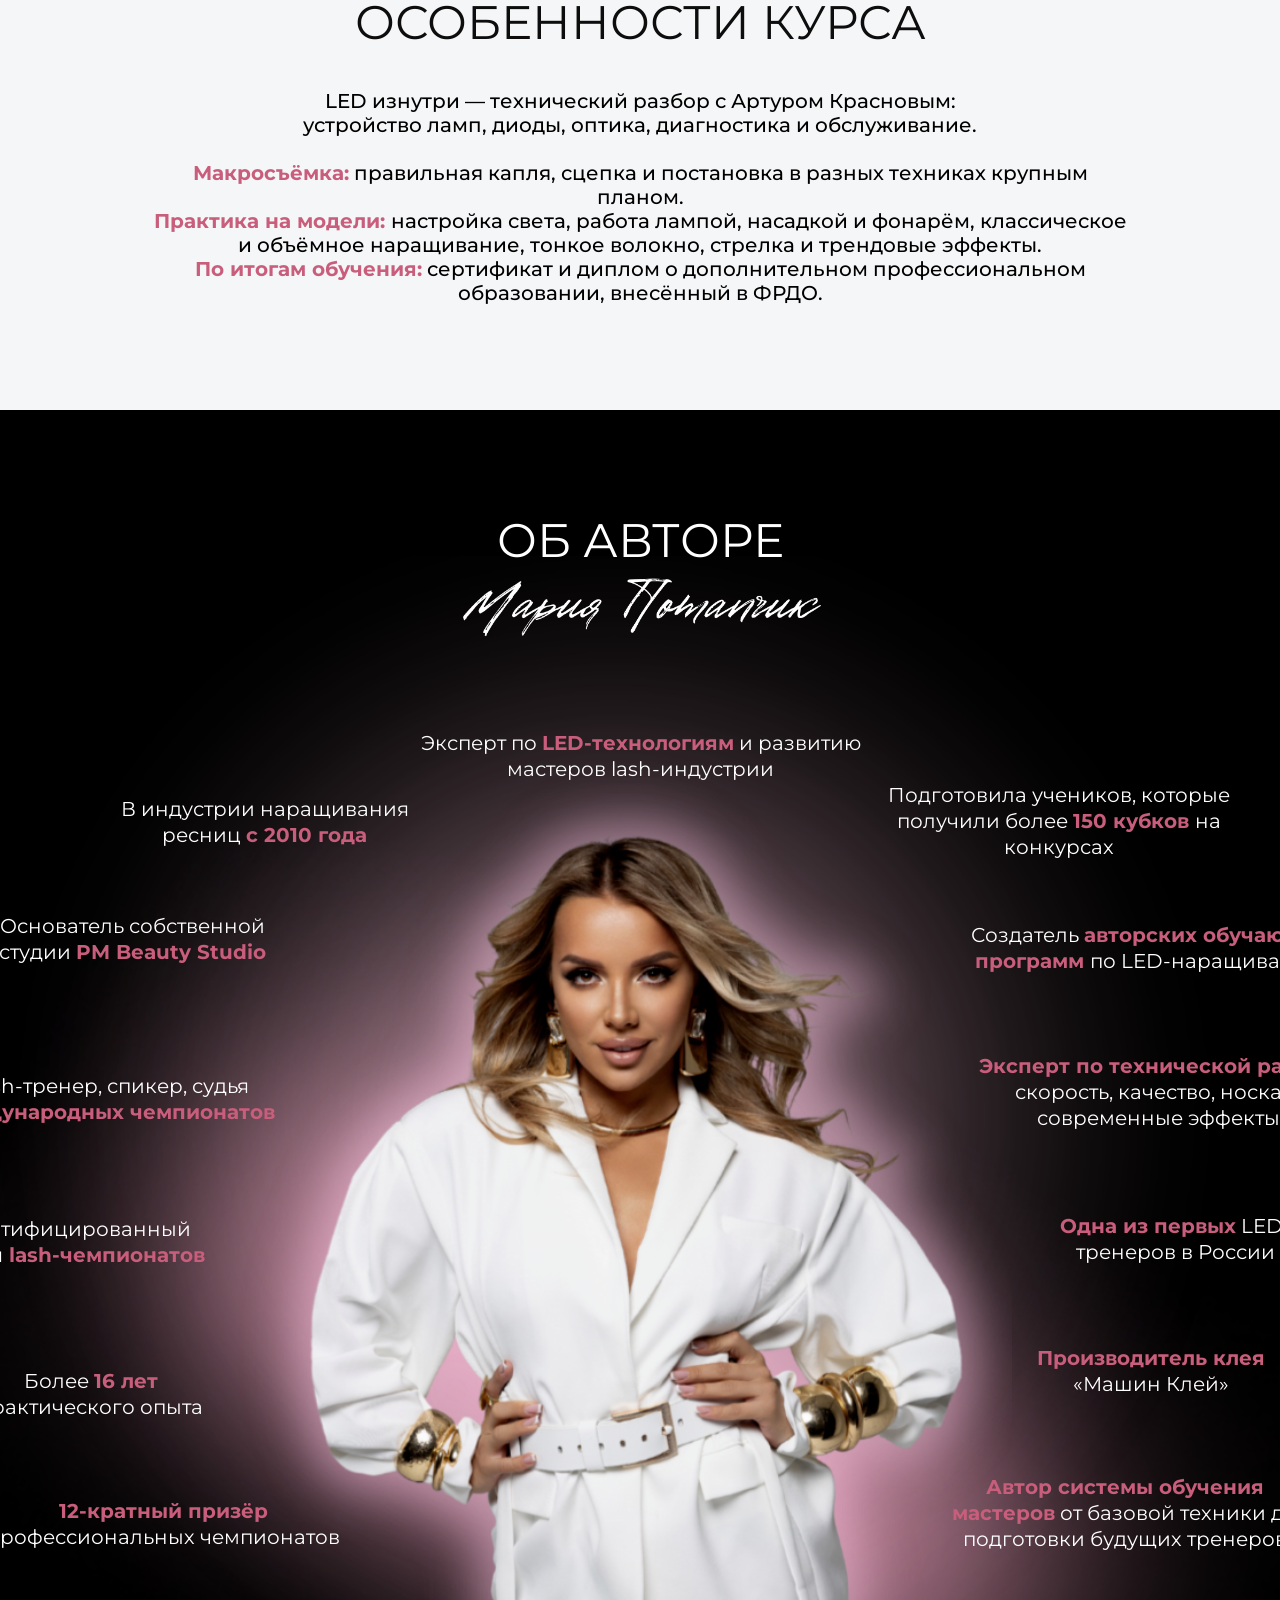
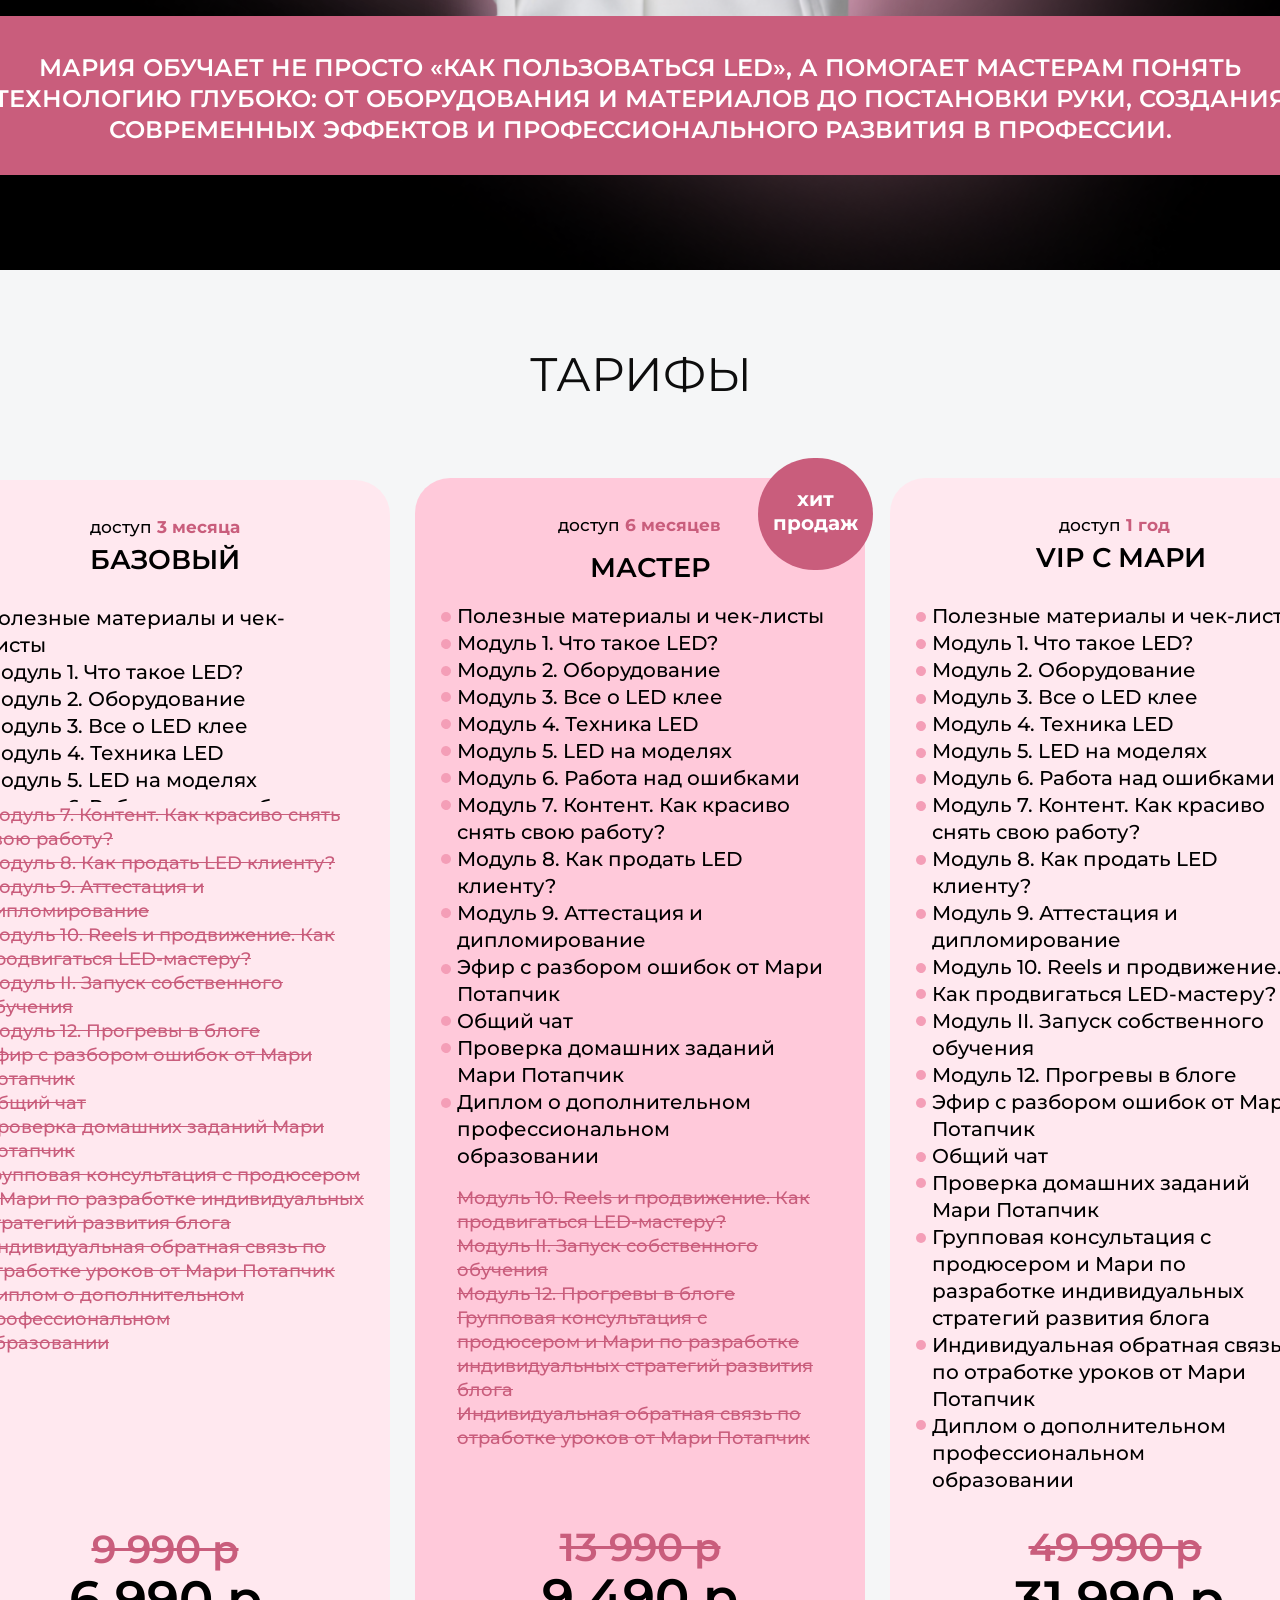
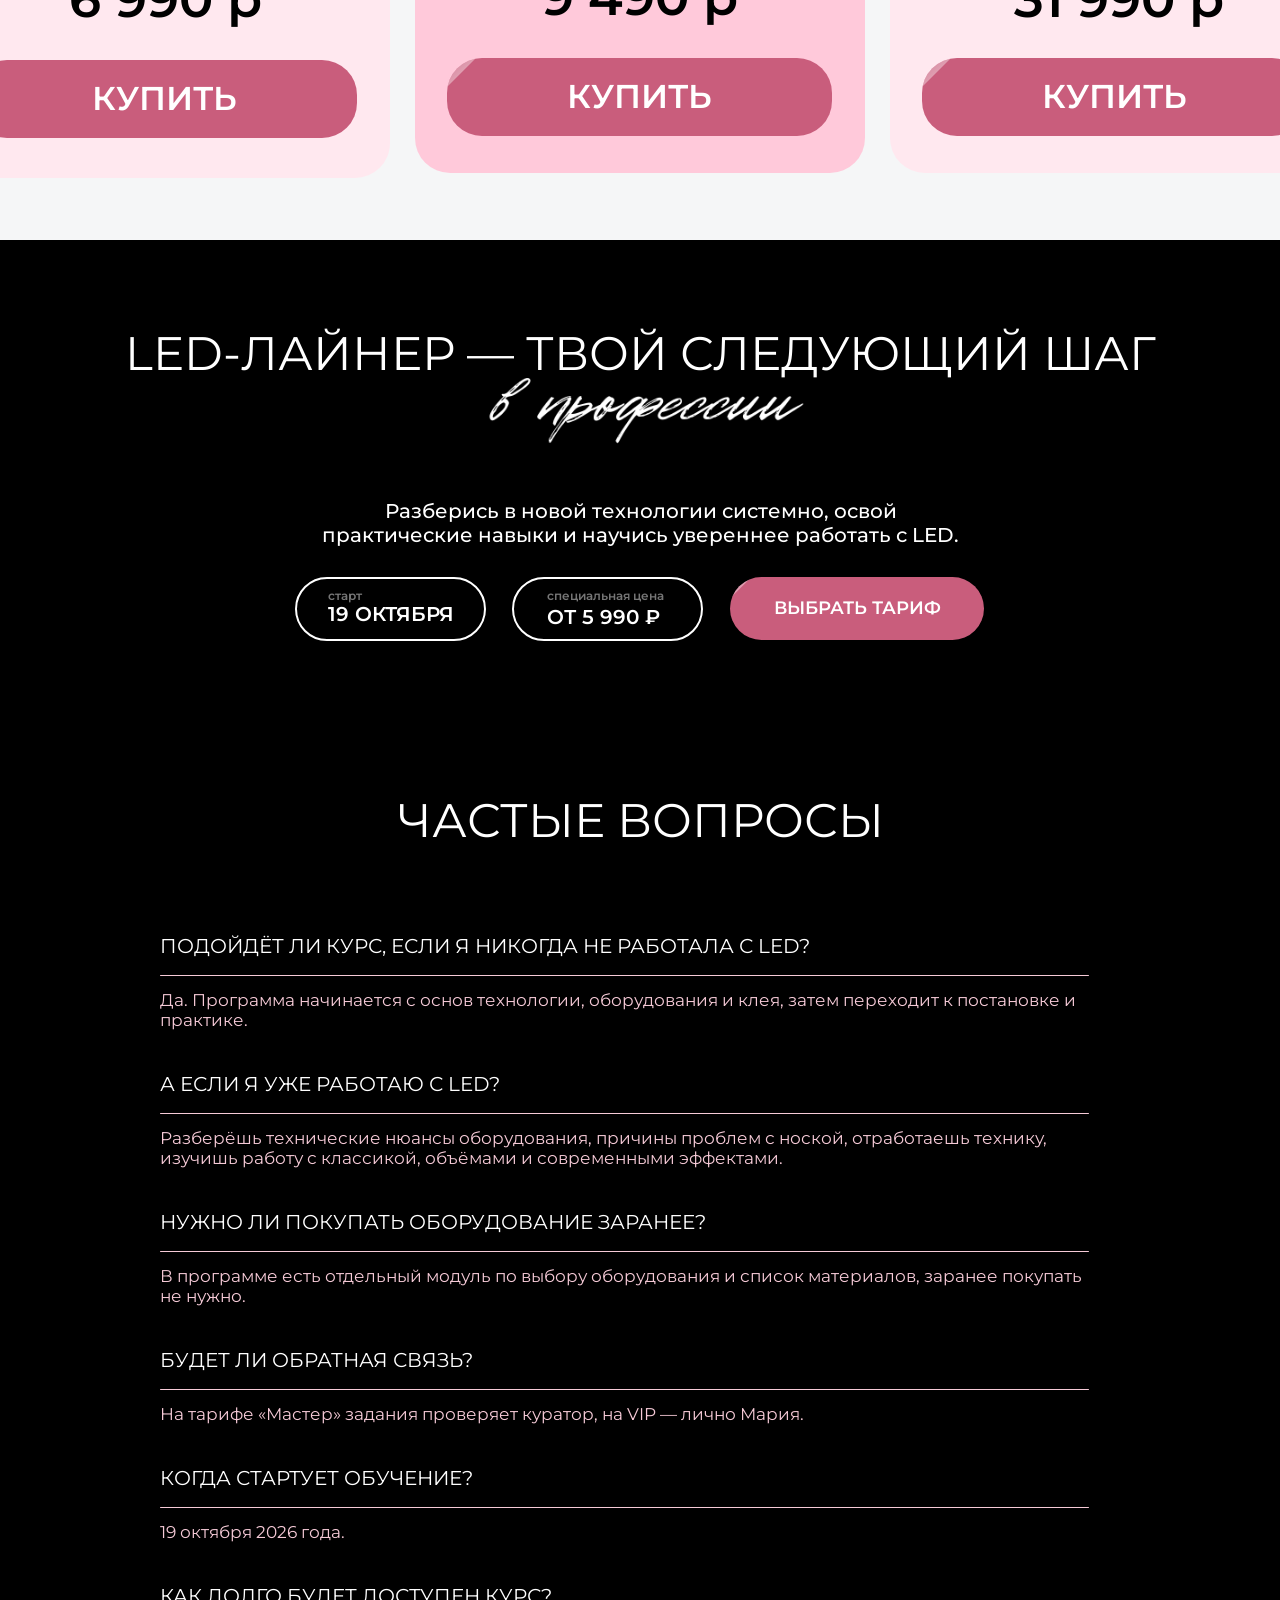
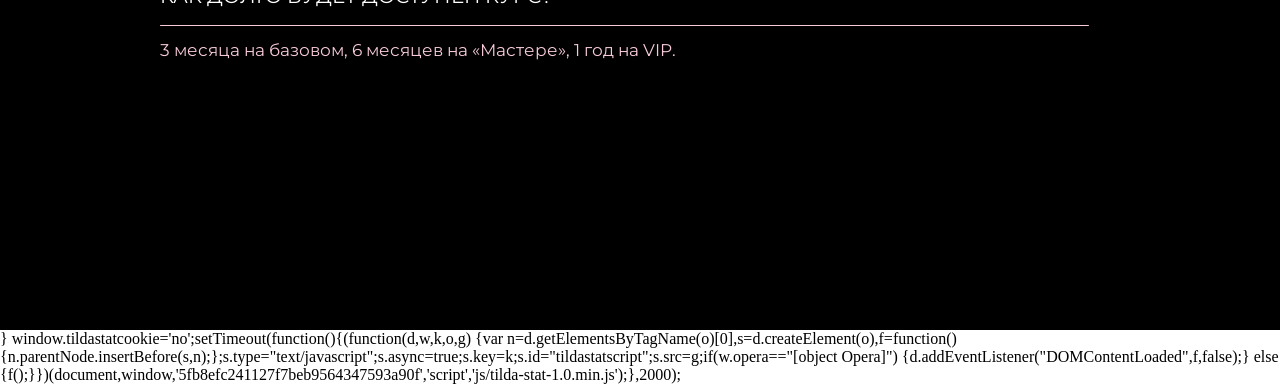
==== commit eb02b3fc: "Update and rename page272934609.html to index.html" ====
--- a/index.html
+++ b/index.html
@@ -1,5 +1,5 @@
-<!DOCTYPE html> <html> <head> <meta charset="utf-8" /> <meta http-equiv="Content-Type" content="text/html; charset=utf-8" /> <meta name="viewport" content="width=device-width, initial-scale=1.0" /> <!--metatextblock--> <title>LED LINER</title> <meta property="og:url" content="https://ledliner.tilda.ws" /> <meta property="og:title" content="LED LINER" /> <meta property="og:description" content="" /> <meta property="og:type" content="website" /> <meta property="og:image" content="images/tild3866-6431-4130-b832-653736623732__led__4.png" /> <link rel="canonical" href="https://ledliner.tilda.ws"> <!--/metatextblock--> <meta name="format-detection" content="telephone=no" /> <meta http-equiv="x-dns-prefetch-control" content="on"> <link rel="dns-prefetch" href="https://ws.tildacdn.com">  <!--favicons--> <link rel="shortcut icon" href="images/tild3632-6633-4761-b764-663937613331__led__4.png" type="image/x-icon"/> <!--/favicons--> <!-- Assets --> <script src="https://neo.tildacdn.com/js/tilda-fallback-1.0.min.js" async charset="utf-8"></script> <link rel="stylesheet" href="css/tilda-grid-3.0.min.css" type="text/css" media="all" onerror="this.loaderr='y';"/> <link rel="stylesheet" href="css/tilda-blocks-page272934609.min.css?t=1791467788" type="text/css" media="all" onerror="this.loaderr='y';" /> <link rel="preconnect" href="https://fonts.gstatic.com"> <link href="https://fonts.googleapis.com/css2?family=Playfair+Display:wght@400..900&family=Montserrat:wght@100..900&subset=latin,cyrillic" rel="stylesheet"> <link rel="stylesheet" href="css/tilda-animation-2.0.min.css" type="text/css" media="all" onerror="this.loaderr='y';" /> <link rel="stylesheet" href="css/tilda-menusub-1.1.min.css" type="text/css" media="all" onerror="this.loaderr='y';" /> <link rel="stylesheet" href="css/tilda-menu-widgeticons-1.0.min.css" type="text/css" media="all" onerror="this.loaderr='y';" /> <link rel="stylesheet" href="css/tilda-menu-burger-1.0.min.css" type="text/css" media="all" onerror="this.loaderr='y';" /> <script nomodule src="js/tilda-polyfill-1.0.min.js" charset="utf-8"></script> <script type="text/javascript">function t_onReady(func) {if(document.readyState!='loading') {func();} else {document.addEventListener('DOMContentLoaded',func);}}
-function t_onFuncLoad(funcName,okFunc,time) {if(typeof window[funcName]==='function') {okFunc();} else {setTimeout(function() {t_onFuncLoad(funcName,okFunc,time);},(time||100));}}function t_throttle(fn,threshhold,scope) {return function() {fn.apply(scope||this,arguments);};}function t396_initialScale(t){var e=document.getElementById("rec"+t);if(e){var i=e.querySelector(".t396__artboard");if(i){window.tn_scale_initial_window_width||(window.tn_scale_initial_window_width=document.documentElement.clientWidth);var a=window.tn_scale_initial_window_width,l=[],n,r=i.getAttribute("data-artboard-screens");if(r){r=r.split(",");for(var o=0;o<r.length;o++)l[o]=parseInt(r[o],10)}else l=[320,480,640,960,1200];for(var o=0;o<l.length;o++){var _=l[o];a>=_&&(n=_)}var d="edit"===window.allrecords.getAttribute("data-tilda-mode"),s="center"===t396_scaleInitial__getFieldValue(i,"valign",n,l),c="grid"===t396_scaleInitial__getFieldValue(i,"upscale",n,l),u=t396_scaleInitial__getFieldValue(i,"height_vh",n,l),g=t396_scaleInitial__getFieldValue(i,"height",n,l),w=!!window.opr&&!!window.opr.addons||!!window.opera||-1!==navigator.userAgent.indexOf(" OPR/");if(!d&&s&&!c&&!u&&g&&!w){var f=parseFloat((a/n).toFixed(3)),h=[i,i.querySelector(".t396__carrier"),i.querySelector(".t396__filter")],v=Math.floor(parseInt(g,10)*f)+"px",p;i.style.setProperty("--initial-scale-height",v);for(var o=0;o<h.length;o++)h[o].style.setProperty("height","var(--initial-scale-height)");t396_scaleInitial__getElementsToScale(i,n,l).forEach((function(t){t.style.zoom=f}))}}}}function t396_scaleInitial__getElementsToScale(t,e,i){return t?Array.prototype.slice.call(t.children).filter((function(t){if(!t)return!1;if(!t.classList.contains("t396__elem")&&!t.classList.contains("t396__group"))return!1;if(!t.querySelector(".tn-molecule, .tn-atom"))return!1;var a=!t.getAttribute("data-elem-type")&&t.classList.contains("tn-group"),l=t396_scaleInitial__getFieldValue(t,"container",e,i);return!l&&a&&(l="grid"),"grid"===l})):[]}function t396_scaleInitial__getFieldValue(t,e,i,a){if(!t)return null;var l=a[a.length-1],n=t.getAttribute(t396_scaleInitial__getFieldAttribute(t,e,i,l));if(null===n)for(var r=0;r<a.length;r++){var o=a[r];if(!(o<=i)&&null!==(n=t.getAttribute(t396_scaleInitial__getFieldAttribute(t,e,o,l))))break}return n}function t396_scaleInitial__getFieldAttribute(t,e,i,a){var l=["widthmode","heightmode","flex"],n=t.classList.contains("t396__artboard"),r=!n&&t.classList.contains("tn-group"),o="data-field-";n&&(o="data-artboard-"),r&&(o="data-group-");var _="-value",d;return(n||r&&-1!==l.indexOf(e))&&(_=""),o+e+(i===a?"":"-res-"+i)+_}window.TN_SCALE_INITIAL_VER="1.0",window.tn_scale_initial_window_width=null;</script> <script src="js/tilda-scripts-3.0.min.js" charset="utf-8" defer onerror="this.loaderr='y';"></script> <script src="js/tilda-blocks-page272934609.min.js?t=1791467788" charset="utf-8" async onerror="this.loaderr='y';"></script> <script src="js/lazyload-1.3.min.export.js" charset="utf-8" async onerror="this.loaderr='y';"></script> <script src="js/tilda-animation-2.0.min.js" charset="utf-8" async onerror="this.loaderr='y';"></script> <script src="js/tilda-menusub-1.1.min.js" charset="utf-8" async onerror="this.loaderr='y';"></script> <script src="js/tilda-menu-1.1.min.js" charset="utf-8" async onerror="this.loaderr='y';"></script> <script src="js/tilda-menu-widgeticons-1.0.min.js" charset="utf-8" async onerror="this.loaderr='y';"></script> <script src="js/tilda-menu-burger-1.0.min.js" charset="utf-8" async onerror="this.loaderr='y';"></script> <script src="js/tilda-zero-1.2.min.js" charset="utf-8" async onerror="this.loaderr='y';"></script> <script src="js/tilda-t635-typed-1.0.min.js" charset="utf-8" async onerror="this.loaderr='y';"></script> <script src="js/tilda-animation-ext-1.0.min.js" charset="utf-8" async onerror="this.loaderr='y';"></script> <script src="js/tilda-animation-sbs-1.0.min.js" charset="utf-8" async onerror="this.loaderr='y';"></script> <script src="js/tilda-zero-scale-1.0.min.js" charset="utf-8" async onerror="this.loaderr='y';"></script> <script src="js/tilda-events-1.0.min.js" charset="utf-8" async onerror="this.loaderr='y';"></script> <script type="text/javascript">window.dataLayer=window.dataLayer||[];</script> <script type="text/javascript">(function() {var ttt='cebo';var tt='oog';var re=new RegExp("bot|g" + tt + "le|yandex|baidu|bing|msn|duckduckbot|teoma|slurp|crawler|spider|robot|crawling|fa" + ttt + "ok","i");if((re.test(navigator.userAgent))===false&&typeof(sessionStorage)!='undefined'&&sessionStorage.getItem('visited')!=='y'&&document.visibilityState){var style=document.createElement('style');style.type='text/css';style.innerHTML='@media screen and (min-width: 980px) {.t-records {opacity: 0;}.t-records_animated {-webkit-transition: opacity ease-in-out .2s;-moz-transition: opacity ease-in-out .2s;-o-transition: opacity ease-in-out .2s;transition: opacity ease-in-out .2s;}.t-records.t-records_visible {opacity: 1;}}';document.getElementsByTagName('head')[0].appendChild(style);function t_setvisRecs(){var alr=document.querySelectorAll('.t-records');Array.prototype.forEach.call(alr,function(el) {el.classList.add("t-records_animated");});setTimeout(function() {Array.prototype.forEach.call(alr,function(el) {el.classList.add("t-records_visible");});sessionStorage.setItem("visited","y");},400);}
+<!DOCTYPE html> <html> <head> <meta charset="utf-8" /> <meta http-equiv="Content-Type" content="text/html; charset=utf-8" /> <meta name="viewport" content="width=device-width, initial-scale=1.0" /> <!--metatextblock--> <title>LED LINER</title> <meta property="og:url" content="https://ledliner.tilda.ws" /> <meta property="og:title" content="LED LINER" /> <meta property="og:description" content="" /> <meta property="og:type" content="website" /> <meta property="og:image" content="images/tild3866-6431-4130-b832-653736623732__led__4.png" /> <link rel="canonical" href="https://ledliner.tilda.ws"> <!--/metatextblock--> <meta name="format-detection" content="telephone=no" /> <meta http-equiv="x-dns-prefetch-control" content="on"> <link rel="dns-prefetch" href="https://ws.tildacdn.com">  <!--favicons--> <link rel="shortcut icon" href="images/tild3632-6633-4761-b764-663937613331__led__4.png" type="image/x-icon"/> <!--/favicons--> <!-- Assets --> <script src="https://neo.tildacdn.com/js/tilda-fallback-1.0.min.js" async charset="utf-8"></script> <link rel="stylesheet" href="css/tilda-grid-3.0.min.css" type="text/css" media="all" onerror="this.loaderr='y';"/> <link rel="stylesheet" href="css/tilda-blocks-page272934609.min.css?t=1791888057" type="text/css" media="all" onerror="this.loaderr='y';" /> <link rel="preconnect" href="https://fonts.gstatic.com"> <link href="https://fonts.googleapis.com/css2?family=Playfair+Display:wght@400..900&family=Montserrat:wght@100..900&subset=latin,cyrillic" rel="stylesheet"> <link rel="stylesheet" href="css/tilda-animation-2.0.min.css" type="text/css" media="all" onerror="this.loaderr='y';" /> <link rel="stylesheet" href="css/tilda-menusub-1.1.min.css" type="text/css" media="all" onerror="this.loaderr='y';" /> <link rel="stylesheet" href="css/tilda-menu-widgeticons-1.0.min.css" type="text/css" media="all" onerror="this.loaderr='y';" /> <link rel="stylesheet" href="css/tilda-menu-burger-1.0.min.css" type="text/css" media="all" onerror="this.loaderr='y';" /> <script nomodule src="js/tilda-polyfill-1.0.min.js" charset="utf-8"></script> <script type="text/javascript">function t_onReady(func) {if(document.readyState!='loading') {func();} else {document.addEventListener('DOMContentLoaded',func);}}
+function t_onFuncLoad(funcName,okFunc,time) {if(typeof window[funcName]==='function') {okFunc();} else {setTimeout(function() {t_onFuncLoad(funcName,okFunc,time);},(time||100));}}function t_throttle(fn,threshhold,scope) {return function() {fn.apply(scope||this,arguments);};}function t396_initialScale(t){var e=document.getElementById("rec"+t);if(e){var i=e.querySelector(".t396__artboard");if(i){window.tn_scale_initial_window_width||(window.tn_scale_initial_window_width=document.documentElement.clientWidth);var a=window.tn_scale_initial_window_width,l=[],n,r=i.getAttribute("data-artboard-screens");if(r){r=r.split(",");for(var o=0;o<r.length;o++)l[o]=parseInt(r[o],10)}else l=[320,480,640,960,1200];for(var o=0;o<l.length;o++){var _=l[o];a>=_&&(n=_)}var d="edit"===window.allrecords.getAttribute("data-tilda-mode"),s="center"===t396_scaleInitial__getFieldValue(i,"valign",n,l),c="grid"===t396_scaleInitial__getFieldValue(i,"upscale",n,l),u=t396_scaleInitial__getFieldValue(i,"height_vh",n,l),g=t396_scaleInitial__getFieldValue(i,"height",n,l),w=!!window.opr&&!!window.opr.addons||!!window.opera||-1!==navigator.userAgent.indexOf(" OPR/");if(!d&&s&&!c&&!u&&g&&!w){var f=parseFloat((a/n).toFixed(3)),h=[i,i.querySelector(".t396__carrier"),i.querySelector(".t396__filter")],v=Math.floor(parseInt(g,10)*f)+"px",p;i.style.setProperty("--initial-scale-height",v);for(var o=0;o<h.length;o++)h[o].style.setProperty("height","var(--initial-scale-height)");t396_scaleInitial__getElementsToScale(i,n,l).forEach((function(t){t.style.zoom=f}))}}}}function t396_scaleInitial__getElementsToScale(t,e,i){return t?Array.prototype.slice.call(t.children).filter((function(t){if(!t)return!1;if(!t.classList.contains("t396__elem")&&!t.classList.contains("t396__group"))return!1;if(!t.querySelector(".tn-molecule, .tn-atom"))return!1;var a=!t.getAttribute("data-elem-type")&&t.classList.contains("tn-group"),l=t396_scaleInitial__getFieldValue(t,"container",e,i);return!l&&a&&(l="grid"),"grid"===l})):[]}function t396_scaleInitial__getFieldValue(t,e,i,a){if(!t)return null;var l=a[a.length-1],n=t.getAttribute(t396_scaleInitial__getFieldAttribute(t,e,i,l));if(null===n)for(var r=0;r<a.length;r++){var o=a[r];if(!(o<=i)&&null!==(n=t.getAttribute(t396_scaleInitial__getFieldAttribute(t,e,o,l))))break}return n}function t396_scaleInitial__getFieldAttribute(t,e,i,a){var l=["widthmode","heightmode","flex"],n=t.classList.contains("t396__artboard"),r=!n&&t.classList.contains("tn-group"),o="data-field-";n&&(o="data-artboard-"),r&&(o="data-group-");var _="-value",d;return(n||r&&-1!==l.indexOf(e))&&(_=""),o+e+(i===a?"":"-res-"+i)+_}window.TN_SCALE_INITIAL_VER="1.0",window.tn_scale_initial_window_width=null;</script> <script src="js/tilda-scripts-3.0.min.js" charset="utf-8" defer onerror="this.loaderr='y';"></script> <script src="js/tilda-blocks-page272934609.min.js?t=1791888057" charset="utf-8" async onerror="this.loaderr='y';"></script> <script src="js/lazyload-1.3.min.export.js" charset="utf-8" async onerror="this.loaderr='y';"></script> <script src="js/tilda-animation-2.0.min.js" charset="utf-8" async onerror="this.loaderr='y';"></script> <script src="js/tilda-menusub-1.1.min.js" charset="utf-8" async onerror="this.loaderr='y';"></script> <script src="js/tilda-menu-1.1.min.js" charset="utf-8" async onerror="this.loaderr='y';"></script> <script src="js/tilda-menu-widgeticons-1.0.min.js" charset="utf-8" async onerror="this.loaderr='y';"></script> <script src="js/tilda-menu-burger-1.0.min.js" charset="utf-8" async onerror="this.loaderr='y';"></script> <script src="js/tilda-zero-1.2.min.js" charset="utf-8" async onerror="this.loaderr='y';"></script> <script src="js/tilda-t635-typed-1.0.min.js" charset="utf-8" async onerror="this.loaderr='y';"></script> <script src="js/tilda-animation-ext-1.0.min.js" charset="utf-8" async onerror="this.loaderr='y';"></script> <script src="js/tilda-animation-sbs-1.0.min.js" charset="utf-8" async onerror="this.loaderr='y';"></script> <script src="js/tilda-zero-scale-1.0.min.js" charset="utf-8" async onerror="this.loaderr='y';"></script> <script src="js/tilda-events-1.0.min.js" charset="utf-8" async onerror="this.loaderr='y';"></script> <script type="text/javascript">window.dataLayer=window.dataLayer||[];</script> <script type="text/javascript">(function() {var ttt='cebo';var tt='oog';var re=new RegExp("bot|g" + tt + "le|yandex|baidu|bing|msn|duckduckbot|teoma|slurp|crawler|spider|robot|crawling|fa" + ttt + "ok","i");if((re.test(navigator.userAgent))===false&&typeof(sessionStorage)!='undefined'&&sessionStorage.getItem('visited')!=='y'&&document.visibilityState){var style=document.createElement('style');style.type='text/css';style.innerHTML='@media screen and (min-width: 980px) {.t-records {opacity: 0;}.t-records_animated {-webkit-transition: opacity ease-in-out .2s;-moz-transition: opacity ease-in-out .2s;-o-transition: opacity ease-in-out .2s;transition: opacity ease-in-out .2s;}.t-records.t-records_visible {opacity: 1;}}';document.getElementsByTagName('head')[0].appendChild(style);function t_setvisRecs(){var alr=document.querySelectorAll('.t-records');Array.prototype.forEach.call(alr,function(el) {el.classList.add("t-records_animated");});setTimeout(function() {Array.prototype.forEach.call(alr,function(el) {el.classList.add("t-records_visible");});sessionStorage.setItem("visited","y");},400);}
 document.addEventListener('DOMContentLoaded',t_setvisRecs);}})();</script></head> <body class="t-body" style="margin:0;"> <!--allrecords--> <div id="allrecords" data-tilda-export="yes" class="t-records" data-hook="blocks-collection-content-node" data-tilda-project-id="8695583" data-tilda-page-id="272934609" data-tilda-formskey="0ecc1693ce9a7dd055fd8973e8695583" data-tilda-cookie="no" data-tilda-lazy="yes" data-tilda-root-zone="com" data-tilda-project-country="RU"> <div id="rec4333846801" class="r t-rec" style=" " data-record-type="1272"> <!-- T1272 --> <div id="nav4333846801marker"></div> <div class="t1272" data-menu="yes" data-full-submenu-mob="y" data-menu-widgeticons-hide="yes"> <div class="t-menu-base__mobile-menu tmenu-mobile tmenu-mobile_positionfixed"> <div class="tmenu-mobile__container tmenu-mobile__container_right tmenu-mobile__container_logoleft tmenu-mobile__container_withoutlogo"> <button type="button"
 aria-expanded="false"
 aria-label="Навигационное меню"
@@ -150,10 +150,10 @@
 /> </div> </div> <div class='t396__elem tn-elem tn-elem__44921744011791201101028' data-elem-id='1791201101028' data-elem-type='image' data-field-top-value="80" data-field-left-value="368" data-field-height-value="261" data-field-width-value="465" data-field-axisy-value="top" data-field-axisx-value="left" data-field-container-value="grid" data-field-topunits-value="px" data-field-leftunits-value="px" data-field-heightunits-value="px" data-field-widthunits-value="px" data-field-imagefit-value="auto" data-field-filewidth-value="1537" data-field-fileheight-value="864" data-field-heightmode-value="hug" data-field-top-res-320-value="22" data-field-left-res-320-value="-35" data-field-height-res-320-value="217" data-field-width-res-320-value="386"> <div class='tn-atom'> <img class='tn-atom__img t-img' data-original='images/tild3031-6562-4434-b062-666664343864__led__10.png'
 src='images/tild3031-6562-4434-b062-666664343864__-__resize__20x__led__10.png'
 alt='' imgfield='tn_img_1791201101028'
-/> </div> </div> <div class='t396__elem tn-elem tn-elem__44921744011791201244700000001 t-animate' data-elem-id='1791201244700000001' data-elem-type='text' data-field-top-value="320" data-field-left-value="373" data-field-height-value="52" data-field-width-value="455" data-field-axisy-value="top" data-field-axisx-value="left" data-field-container-value="grid" data-field-topunits-value="px" data-field-leftunits-value="px" data-field-heightunits-value="px" data-field-widthunits-value="px" data-animate-style="fadeinup" data-animate-duration="1" data-animate-distance="100" data-field-textfit-value="autoheight" data-field-fontsize-value="20" data-field-top-res-320-value="765" data-field-left-res-320-value="3" data-field-height-res-320-value="43" data-field-width-res-320-value="313" data-field-textfit-res-320-value="fixedsize" data-field-fontsize-res-320-value="16"> <div class='tn-atom'field='tn_text_1791201244700000001'>Эксперт по <strong style="color: rgb(201, 93, 124);">LED-технологиям</strong> и развитию мастеров lash-индустрии</div> </div> <div class='t396__elem tn-elem tn-elem__44921744011791201268046000002 t-animate' data-elem-id='1791201268046000002' data-elem-type='text' data-field-top-value="385" data-field-left-value="80" data-field-height-value="53" data-field-width-value="289" data-field-axisy-value="top" data-field-axisx-value="left" data-field-container-value="grid" data-field-topunits-value="px" data-field-leftunits-value="px" data-field-heightunits-value="px" data-field-widthunits-value="px" data-animate-style="fadeinup" data-animate-duration="1" data-animate-distance="100" data-field-textfit-value="fixedsize" data-field-fontsize-value="20" data-field-top-res-320-value="903" data-field-left-res-320-value="20" data-field-height-res-320-value="43" data-field-width-res-320-value="279" data-field-textfit-res-320-value="fixedsize" data-field-fontsize-res-320-value="16"> <div class='tn-atom'field='tn_text_1791201268046000002'>В индустрии наращивания ресниц <strong style="color: rgb(201, 93, 124);">с 2010 года</strong></div> </div> <div class='t396__elem tn-elem tn-elem__44921744011791201444266000002 t-animate' data-elem-id='1791201444266000002' data-elem-type='text' data-field-top-value="502" data-field-left-value="-52" data-field-height-value="53" data-field-width-value="289" data-field-axisy-value="top" data-field-axisx-value="left" data-field-container-value="grid" data-field-topunits-value="px" data-field-leftunits-value="px" data-field-heightunits-value="px" data-field-widthunits-value="px" data-animate-style="fadeinup" data-animate-duration="1" data-animate-distance="100" data-field-textfit-value="fixedsize" data-field-fontsize-value="20" data-field-top-res-320-value="696" data-field-left-res-320-value="16" data-field-height-res-320-value="43" data-field-width-res-320-value="288" data-field-textfit-res-320-value="fixedsize" data-field-fontsize-res-320-value="16"> <div class='tn-atom'field='tn_text_1791201444266000002'>Основатель собственной студии <strong style="color: rgb(201, 93, 124);">PM Beauty Studio</strong></div> </div> <div class='t396__elem tn-elem tn-elem__44921744011791201494672000004 t-animate' data-elem-id='1791201494672000004' data-elem-type='text' data-field-top-value="805" data-field-left-value="-109" data-field-height-value="53" data-field-width-value="289" data-field-axisy-value="top" data-field-axisx-value="left" data-field-container-value="grid" data-field-topunits-value="px" data-field-leftunits-value="px" data-field-heightunits-value="px" data-field-widthunits-value="px" data-animate-style="fadeinup" data-animate-duration="1" data-animate-distance="100" data-field-textfit-value="fixedsize" data-field-fontsize-value="20" data-field-top-res-320-value="468" data-field-left-res-320-value="3" data-field-height-res-320-value="43" data-field-width-res-320-value="313" data-field-textfit-res-320-value="fixedsize" data-field-fontsize-res-320-value="16"> <div class='tn-atom'field='tn_text_1791201494672000004'>Сертифицированный судья<strong style="color: rgb(201, 93, 124);"> lash-чемпионатов</strong></div> </div> <div class='t396__elem tn-elem tn-elem__44921744011791201511412000005 t-animate' data-elem-id='1791201511412000005' data-elem-type='text' data-field-top-value="1087" data-field-left-value="-74" data-field-height-value="53" data-field-width-value="394" data-field-axisy-value="top" data-field-axisx-value="left" data-field-container-value="grid" data-field-topunits-value="px" data-field-leftunits-value="px" data-field-heightunits-value="px" data-field-widthunits-value="px" data-animate-style="fadeinup" data-animate-duration="1" data-animate-distance="100" data-field-textfit-value="fixedsize" data-field-fontsize-value="20" data-field-top-res-320-value="627" data-field-left-res-320-value="3" data-field-height-res-320-value="43" data-field-width-res-320-value="313" data-field-textfit-res-320-value="fixedsize" data-field-fontsize-res-320-value="16"> <div class='tn-atom'field='tn_text_1791201511412000005'><strong style="color: rgb(201, 93, 124);">12-кратный призёр </strong>профессиональных чемпионатов</div> </div> <div class='t396__elem tn-elem tn-elem__44921744011791201532416000006 t-animate' data-elem-id='1791201532416000006' data-elem-type='text' data-field-top-value="372" data-field-left-value="800" data-field-height-value="78" data-field-width-value="438" data-field-axisy-value="top" data-field-axisx-value="left" data-field-container-value="grid" data-field-topunits-value="px" data-field-leftunits-value="px" data-field-heightunits-value="px" data-field-widthunits-value="px" data-animate-style="fadeinup" data-animate-duration="1" data-animate-distance="100" data-field-textfit-value="fixedsize" data-field-fontsize-value="20" data-field-top-res-320-value="537" data-field-left-res-320-value="3" data-field-height-res-320-value="64" data-field-width-res-320-value="313" data-field-textfit-res-320-value="fixedsize" data-field-fontsize-res-320-value="16"> <div class='tn-atom'field='tn_text_1791201532416000006'>Подготовила учеников, которые получили более <strong style="color: rgb(201, 93, 124);">150 кубков </strong>на конкурсах</div> </div> <div class='t396__elem tn-elem tn-elem__44921744011791201835971000013 t-animate' data-elem-id='1791201835971000013' data-elem-type='shape' data-field-top-value="1206" data-field-left-value="-100" data-field-height-value="159" data-field-width-value="1400" data-field-axisy-value="top" data-field-axisx-value="left" data-field-container-value="grid" data-field-topunits-value="px" data-field-leftunits-value="px" data-field-heightunits-value="px" data-field-widthunits-value="px" data-animate-style="fadeinup" data-animate-duration="1" data-animate-distance="100" data-field-heightmode-value="fixed" data-field-top-res-320-value="1437" data-field-left-res-320-value="0" data-field-height-res-320-value="259" data-field-width-res-320-value="320"> <div class='tn-atom'> </div> </div> <div class='t396__elem tn-elem tn-elem__44921744011791201835971000014 t-animate' data-elem-id='1791201835971000014' data-elem-type='text' data-field-top-value="1242" data-field-left-value="-88" data-field-height-value="93" data-field-width-value="1376" data-field-axisy-value="top" data-field-axisx-value="left" data-field-container-value="grid" data-field-topunits-value="px" data-field-leftunits-value="px" data-field-heightunits-value="px" data-field-widthunits-value="px" data-animate-style="fadeinup" data-animate-duration="1" data-animate-distance="100" data-field-textfit-value="autoheight" data-field-fontsize-value="24" data-field-top-res-320-value="1464" data-field-left-res-320-value="10" data-field-height-res-320-value="210" data-field-width-res-320-value="300" data-field-textfit-res-320-value="fixedsize" data-field-fontsize-res-320-value="16"> <div class='tn-atom'field='tn_text_1791201835971000014'>Мария обучает не просто «как пользоваться LED», а помогает мастерам понять технологию глубоко: от оборудования и материалов до постановки руки, создания современных эффектов и профессионального развития в профессии.</div> </div> <div class='t396__elem tn-elem tn-elem__44921744011791201674732000007 t-animate' data-elem-id='1791201674732000007' data-elem-type='text' data-field-top-value="802" data-field-left-value="980" data-field-height-value="53" data-field-width-value="311" data-field-axisy-value="top" data-field-axisx-value="left" data-field-container-value="grid" data-field-topunits-value="px" data-field-leftunits-value="px" data-field-heightunits-value="px" data-field-widthunits-value="px" data-animate-style="fadeinup" data-animate-duration="1" data-animate-distance="100" data-field-textfit-value="fixedsize" data-field-fontsize-value="20" data-field-top-res-320-value="400" data-field-left-res-320-value="-1" data-field-height-res-320-value="42" data-field-width-res-320-value="323" data-field-textfit-res-320-value="fixedsize" data-field-fontsize-res-320-value="16"> <div class='tn-atom'field='tn_text_1791201674732000007'><strong style="color: rgb(201, 93, 124);">Одна из первых</strong> LED-тренеров в России</div> </div> <div class='t396__elem tn-elem tn-elem__44921744011791201697812000008 t-animate' data-elem-id='1791201697812000008' data-elem-type='text' data-field-top-value="512" data-field-left-value="920" data-field-height-value="52" data-field-width-value="380" data-field-axisy-value="top" data-field-axisx-value="left" data-field-container-value="grid" data-field-topunits-value="px" data-field-leftunits-value="px" data-field-heightunits-value="px" data-field-widthunits-value="px" data-animate-style="fadeinup" data-animate-duration="1" data-animate-distance="100" data-field-textfit-value="fixedsize" data-field-fontsize-value="20" data-field-top-res-320-value="834" data-field-left-res-320-value="3" data-field-height-res-320-value="43" data-field-width-res-320-value="313" data-field-textfit-res-320-value="fixedsize" data-field-fontsize-res-320-value="16"> <div class='tn-atom'field='tn_text_1791201697812000008'>Создатель <strong style="color: rgb(201, 93, 124);">авторских обучающих программ </strong>по LED-наращиванию</div> </div> <div class='t396__elem tn-elem tn-elem__44921744011791201745355000009 t-animate' data-elem-id='1791201745355000009' data-elem-type='text' data-field-top-value="642" data-field-left-value="936" data-field-height-value="79" data-field-width-value="364" data-field-axisy-value="top" data-field-axisx-value="left" data-field-container-value="grid" data-field-topunits-value="px" data-field-leftunits-value="px" data-field-heightunits-value="px" data-field-widthunits-value="px" data-animate-style="fadeinup" data-animate-duration="1" data-animate-distance="100" data-field-textfit-value="fixedsize" data-field-fontsize-value="20" data-field-top-res-320-value="972" data-field-left-res-320-value="3" data-field-height-res-320-value="64" data-field-width-res-320-value="313" data-field-textfit-res-320-value="fixedsize" data-field-fontsize-res-320-value="16"> <div class='tn-atom'field='tn_text_1791201745355000009'><strong style="color: rgb(201, 93, 124);">Эксперт по технической работе: </strong>скорость, качество, носка и современные эффекты</div> </div> <div class='t396__elem tn-elem tn-elem__44921744011791201775604000010 t-animate' data-elem-id='1791201775604000010' data-elem-type='text' data-field-top-value="934" data-field-left-value="972" data-field-height-value="53" data-field-width-value="277" data-field-axisy-value="top" data-field-axisx-value="left" data-field-container-value="grid" data-field-topunits-value="px" data-field-leftunits-value="px" data-field-heightunits-value="px" data-field-widthunits-value="px" data-animate-style="fadeinup" data-animate-duration="1" data-animate-distance="100" data-field-textfit-value="fixedsize" data-field-fontsize-value="20" data-field-top-res-320-value="1062" data-field-left-res-320-value="4" data-field-height-res-320-value="21" data-field-width-res-320-value="312" data-field-textfit-res-320-value="fixedsize" data-field-fontsize-res-320-value="16"> <div class='tn-atom'field='tn_text_1791201775604000010'><strong style="color: rgb(201, 93, 124);">Производитель клея </strong>«Машин Клей»</div> </div> <div class='t396__elem tn-elem tn-elem__44921744011791201794378000011 t-animate' data-elem-id='1791201794378000011' data-elem-type='text' data-field-top-value="1063" data-field-left-value="903" data-field-height-value="79" data-field-width-value="363" data-field-axisy-value="top" data-field-axisx-value="left" data-field-container-value="grid" data-field-topunits-value="px" data-field-leftunits-value="px" data-field-heightunits-value="px" data-field-widthunits-value="px" data-animate-style="fadeinup" data-animate-duration="1" data-animate-distance="100" data-field-textfit-value="fixedsize" data-field-fontsize-value="20" data-field-top-res-320-value="193" data-field-left-res-320-value="3" data-field-height-res-320-value="64" data-field-width-res-320-value="312" data-field-textfit-res-320-value="fixedsize" data-field-fontsize-res-320-value="16"> <div class='tn-atom'field='tn_text_1791201794378000011'><strong style="color: rgb(201, 93, 124);">Автор системы обучения мастеров</strong><span style="color: rgb(201, 93, 124);"> </span>от базовой техники до подготовки будущих тренеров</div> </div> <div class='t396__elem tn-elem tn-elem__44921744011791201463512000003 t-animate' data-elem-id='1791201463512000003' data-elem-type='text' data-field-top-value="662" data-field-left-value="-115" data-field-height-value="53" data-field-width-value="366" data-field-axisy-value="top" data-field-axisx-value="left" data-field-container-value="grid" data-field-topunits-value="px" data-field-leftunits-value="px" data-field-heightunits-value="px" data-field-widthunits-value="px" data-animate-style="fadeinup" data-animate-duration="1" data-animate-distance="100" data-field-textfit-value="fixedsize" data-field-fontsize-value="20" data-field-top-res-320-value="283" data-field-left-res-320-value="-2" data-field-height-res-320-value="43" data-field-width-res-320-value="312" data-field-textfit-res-320-value="fixedsize" data-field-fontsize-res-320-value="16"> <div class='tn-atom'field='tn_text_1791201463512000003'>Lash-тренер, спикер, судья <strong style="color: rgb(201, 93, 124);">международных чемпионатов</strong></div> </div> <div class='t396__elem tn-elem tn-elem__44921744011791201396804000001 t-animate' data-elem-id='1791201396804000001' data-elem-type='text' data-field-top-value="957" data-field-left-value="-79" data-field-height-value="53" data-field-width-value="259" data-field-axisy-value="top" data-field-axisx-value="left" data-field-container-value="grid" data-field-topunits-value="px" data-field-leftunits-value="px" data-field-heightunits-value="px" data-field-widthunits-value="px" data-animate-style="fadeinup" data-animate-duration="1" data-animate-distance="100" data-field-textfit-value="fixedsize" data-field-fontsize-value="20" data-field-top-res-320-value="352" data-field-left-res-320-value="4" data-field-height-res-320-value="22" data-field-width-res-320-value="312" data-field-textfit-res-320-value="fixedsize" data-field-fontsize-res-320-value="16"> <div class='tn-atom'field='tn_text_1791201396804000001'>Более <strong style="color: rgb(201, 93, 124);">16 лет </strong>практического опыта</div> </div> <div class='t396__elem tn-elem tn-elem__44921744011790699246630000001' data-elem-id='1790699246630000001' data-elem-type='text' data-field-top-value="104" data-field-left-value="156" data-field-height-value="53" data-field-width-value="888" data-field-axisy-value="top" data-field-axisx-value="left" data-field-container-value="grid" data-field-topunits-value="px" data-field-leftunits-value="px" data-field-heightunits-value="px" data-field-widthunits-value="px" data-field-textfit-value="fixedsize" data-field-fontsize-value="47" data-field-top-res-320-value="34" data-field-left-res-320-value="0" data-field-height-res-320-value="69" data-field-width-res-320-value="320" data-field-fontsize-res-320-value="29"> <div class='tn-atom'field='tn_text_1790699246630000001'>ОБ АВТОРЕ</div> </div> </div> </div> <script>t_onReady(function() {t_onFuncLoad('t396_init',function() {t396_init('4492174401');});});</script> <!-- /T396 --> </div> <div id="rec4398025501" class="r t-rec uc-3" style=" " data-animationappear="off" data-record-type="396"> <!-- T396 --> <style>#rec4398025501 .t396__artboard{height:1570px;background-color:#f5f6f7;}#rec4398025501 .t396__filter{height:1570px;background-color:rgba(0,0,0,0);}#rec4398025501 .t396__carrier{height:1570px;background-position:center center;background-attachment:fixed;transform:translate3d(0,0,0);-moz-transform:unset;background-size:cover;background-repeat:no-repeat;}@media screen and (min-width:1199px){#rec4398025501 .t396__carrier-wrapper{position:absolute;width:100%;height:100%;top:0;left:0;-webkit-clip-path:inset(0 0 0 0);clip-path:inset(0 0 0 0);}#rec4398025501 .t396__carrier{position:fixed;display:block;width:100%;height:100% !important;top:0;left:0;background-size:cover;background-position:center center;transform:translateZ(0);will-change:transform;pointer-events:none;}}@media screen and (max-width:1199px){#rec4398025501 .t396__carrier-wrapper{position:absolute;width:100%;height:100%;top:0;left:0;-webkit-clip-path:inset(0 0 0 0);clip-path:inset(0 0 0 0);}}@media screen and (max-width:1199px){#rec4398025501 .t396__artboard,#rec4398025501 .t396__filter,#rec4398025501 .t396__carrier{}#rec4398025501 .t396__filter{}#rec4398025501 .t396__carrier{background-attachment:scroll;}}@media screen and (max-width:959px){#rec4398025501 .t396__artboard,#rec4398025501 .t396__filter,#rec4398025501 .t396__carrier{}#rec4398025501 .t396__filter{}#rec4398025501 .t396__carrier{background-attachment:scroll;}}@media screen and (max-width:639px){#rec4398025501 .t396__artboard,#rec4398025501 .t396__filter,#rec4398025501 .t396__carrier{}#rec4398025501 .t396__filter{}#rec4398025501 .t396__carrier{background-attachment:scroll;}}@media screen and (max-width:479px){#rec4398025501 .t396__artboard,#rec4398025501 .t396__filter,#rec4398025501 .t396__carrier{height:3080px;}#rec4398025501 .t396__filter{}#rec4398025501 .t396__carrier{background-attachment:scroll;}}#rec4398025501 .tn-elem[data-elem-id="1790699246630000001"]{color:#0d0d0d;text-align:center;z-index:3;top:68px;left:calc(50% - 600px + 156px);width:889px;height:73px;}#rec4398025501 .tn-elem[data-elem-id="1790699246630000001"] .tn-atom{vertical-align:middle;color:#0d0d0d;font-size:47px;font-family:var(--t-text-font,Arial);line-height:1.1;font-weight:400;text-transform:uppercase;border-radius:0px 0px 0px 0px;padding:0px 0px 0px 0px;background-position:center center;border-width:var(--t396-borderwidth,0);border-style:var(--t396-borderstyle,solid);border-color:var(--t396-bordercolor,transparent);transition:background-color var(--t396-speedhover,0s) ease-in-out,color var(--t396-speedhover,0s) ease-in-out,border-color var(--t396-speedhover,0s) ease-in-out,box-shadow var(--t396-shadowshoverspeed,0.2s) ease-in-out;--t396-shadow-text-opacity:100%;text-shadow:var(--t396-shadow-text-x,0px) var(--t396-shadow-text-y,0px) var(--t396-shadow-text-blur,0px) rgba(var(--t396-shadow-text-color),var(--t396-shadow-text-opacity,100%));}@media screen and (max-width:1199px){#rec4398025501 .tn-elem[data-elem-id="1790699246630000001"]{display:table;left:calc(50% - 480px + 156px);width:px;}#rec4398025501 .tn-elem[data-elem-id="1790699246630000001"] .tn-atom{white-space:normal;background-size:cover;}}@media screen and (max-width:959px){#rec4398025501 .tn-elem[data-elem-id="1790699246630000001"]{display:table;left:calc(50% - 320px + 156px);width:px;}#rec4398025501 .tn-elem[data-elem-id="1790699246630000001"] .tn-atom{white-space:normal;background-size:cover;}}@media screen and (max-width:639px){#rec4398025501 .tn-elem[data-elem-id="1790699246630000001"]{display:table;left:calc(50% - 240px + 156px);width:px;}#rec4398025501 .tn-elem[data-elem-id="1790699246630000001"] .tn-atom{white-space:normal;background-size:cover;}}@media screen and (max-width:479px){#rec4398025501 .tn-elem[data-elem-id="1790699246630000001"]{display:table;top:19px;left:calc(50% - 160px + -284px);width:889px;height:46px;}#rec4398025501 .tn-elem[data-elem-id="1790699246630000001"] .tn-atom{vertical-align:middle;white-space:normal;font-size:29px;background-size:cover;}}#rec4398025501 .tn-elem[data-elem-id="1790854028551000035"]{z-index:3;top:210px;left:calc(50% - 600px + -100px);width:450px;height:1298px;}#rec4398025501 .tn-elem[data-elem-id="1790854028551000035"] .tn-atom{border-radius:35px 35px 35px 35px;background-color:#ffe8ef;background-position:center center;--t396-borderwidth:3px 3px 3px 3px;border-width:var(--t396-borderwidth,0);border-style:var(--t396-borderstyle,solid);border-color:var(--t396-bordercolor,transparent);transition:background-color var(--t396-speedhover,0s) ease-in-out,color var(--t396-speedhover,0s) ease-in-out,border-color var(--t396-speedhover,0s) ease-in-out,box-shadow var(--t396-shadowshoverspeed,0.2s) ease-in-out;}@media screen and (max-width:1199px){#rec4398025501 .tn-elem[data-elem-id="1790854028551000035"]{display:table;left:calc(50% - 480px + -100px);}}@media screen and (max-width:959px){#rec4398025501 .tn-elem[data-elem-id="1790854028551000035"]{display:table;left:calc(50% - 320px + -100px);}}@media screen and (max-width:639px){#rec4398025501 .tn-elem[data-elem-id="1790854028551000035"]{display:table;left:calc(50% - 240px + -100px);}}@media screen and (max-width:479px){#rec4398025501 .tn-elem[data-elem-id="1790854028551000035"]{display:table;top:84px;left:calc(50% - 160px + 1px);width:319px;height:793px;border-radius:35px 35px 35px 35px;}#rec4398025501 .tn-elem[data-elem-id="1790854028551000035"] .tn-atom{background-size:cover;border-radius:35px 35px 35px 35px;}}#rec4398025501 .tn-elem[data-elem-id="1790854028551000036"]{color:#000000;text-align:center;z-index:3;top:247px;left:calc(50% - 600px + -75px);width:399px;height:auto;}#rec4398025501 .tn-elem[data-elem-id="1790854028551000036"] .tn-atom{vertical-align:middle;color:#000000;font-size:17px;font-family:var(--t-text-font,Arial);line-height:1.2;font-weight:500;border-radius:0px 0px 0px 0px;padding:0px 0px 0px 0px;background:#ffe8ef;background-clip:border-box;-webkit-background-clip:border-box;background-position:center center;border-width:var(--t396-borderwidth,0);border-style:var(--t396-borderstyle,solid);border-color:var(--t396-bordercolor,transparent);transition:background-color var(--t396-speedhover,0s) ease-in-out,color var(--t396-speedhover,0s) ease-in-out,border-color var(--t396-speedhover,0s) ease-in-out,box-shadow var(--t396-shadowshoverspeed,0.2s) ease-in-out;--t396-shadow-text-opacity:100%;text-shadow:var(--t396-shadow-text-x,0px) var(--t396-shadow-text-y,0px) var(--t396-shadow-text-blur,0px) rgba(var(--t396-shadow-text-color),var(--t396-shadow-text-opacity,100%));}@media screen and (max-width:1199px){#rec4398025501 .tn-elem[data-elem-id="1790854028551000036"]{display:table;left:calc(50% - 480px + -75px);width:px;height:auto;}#rec4398025501 .tn-elem[data-elem-id="1790854028551000036"] .tn-atom{white-space:normal;background-size:cover;}}@media screen and (max-width:959px){#rec4398025501 .tn-elem[data-elem-id="1790854028551000036"]{display:table;left:calc(50% - 320px + -75px);width:px;height:auto;}#rec4398025501 .tn-elem[data-elem-id="1790854028551000036"] .tn-atom{white-space:normal;background-size:cover;}}@media screen and (max-width:639px){#rec4398025501 .tn-elem[data-elem-id="1790854028551000036"]{display:table;left:calc(50% - 240px + -75px);width:px;height:auto;}#rec4398025501 .tn-elem[data-elem-id="1790854028551000036"] .tn-atom{white-space:normal;background-size:cover;}}@media screen and (max-width:479px){#rec4398025501 .tn-elem[data-elem-id="1790854028551000036"]{display:table;top:109px;left:calc(50% - 160px + 57px);width:204px;height:auto;}#rec4398025501 .tn-elem[data-elem-id="1790854028551000036"] .tn-atom{white-space:normal;background-size:cover;}}#rec4398025501 .tn-elem[data-elem-id="1790858122350000002"]{color:#000000;z-index:3;top:335px;left:calc(50% - 600px + -58px);width:365px;height:189px;}#rec4398025501 .tn-elem[data-elem-id="1790858122350000002"] .tn-atom{vertical-align:middle;color:#000000;font-size:20px;font-family:var(--t-text-font,Arial);line-height:1.35;font-weight:500;border-radius:0px 0px 0px 0px;padding:0px 0px 0px 0px;background:#ffe8ef;background-clip:border-box;-webkit-background-clip:border-box;background-position:center center;border-width:var(--t396-borderwidth,0);border-style:var(--t396-borderstyle,solid);border-color:var(--t396-bordercolor,transparent);transition:background-color var(--t396-speedhover,0s) ease-in-out,color var(--t396-speedhover,0s) ease-in-out,border-color var(--t396-speedhover,0s) ease-in-out,box-shadow var(--t396-shadowshoverspeed,0.2s) ease-in-out;--t396-shadow-text-opacity:100%;text-shadow:var(--t396-shadow-text-x,0px) var(--t396-shadow-text-y,0px) var(--t396-shadow-text-blur,0px) rgba(var(--t396-shadow-text-color),var(--t396-shadow-text-opacity,100%));}@media screen and (max-width:1199px){#rec4398025501 .tn-elem[data-elem-id="1790858122350000002"]{display:table;left:calc(50% - 480px + -58px);width:px;}#rec4398025501 .tn-elem[data-elem-id="1790858122350000002"] .tn-atom{white-space:normal;background-size:cover;}}@media screen and (max-width:959px){#rec4398025501 .tn-elem[data-elem-id="1790858122350000002"]{display:table;left:calc(50% - 320px + -58px);width:px;}#rec4398025501 .tn-elem[data-elem-id="1790858122350000002"] .tn-atom{white-space:normal;background-size:cover;}}@media screen and (max-width:639px){#rec4398025501 .tn-elem[data-elem-id="1790858122350000002"]{display:table;left:calc(50% - 240px + -58px);width:px;}#rec4398025501 .tn-elem[data-elem-id="1790858122350000002"] .tn-atom{white-space:normal;background-size:cover;}}@media screen and (max-width:479px){#rec4398025501 .tn-elem[data-elem-id="1790858122350000002"]{display:table;top:185px;left:calc(50% - 160px + 12px);width:301px;height:154px;color:#161616;}#rec4398025501 .tn-elem[data-elem-id="1790858122350000002"] .tn-atom{color:#161616;white-space:normal;font-size:16px;background:#ffe8ef;background-clip:border-box;-webkit-background-clip:border-box;background-size:cover;}}#rec4398025501 .tn-elem[data-elem-id="1790858273969000003"]{color:#c95d7c;z-index:3;top:532px;left:calc(50% - 600px + -58px);width:388px;height:553px;}#rec4398025501 .tn-elem[data-elem-id="1790858273969000003"] .tn-atom{vertical-align:middle;color:#c95d7c;font-size:18px;font-family:var(--t-text-font,Arial);line-height:1.35;font-weight:500;border-radius:0px 0px 0px 0px;padding:0px 0px 0px 0px;background:#ffe8ef;background-clip:border-box;-webkit-background-clip:border-box;background-position:center center;border-width:var(--t396-borderwidth,0);border-style:var(--t396-borderstyle,solid);border-color:var(--t396-bordercolor,transparent);transition:background-color var(--t396-speedhover,0s) ease-in-out,color var(--t396-speedhover,0s) ease-in-out,border-color var(--t396-speedhover,0s) ease-in-out,box-shadow var(--t396-shadowshoverspeed,0.2s) ease-in-out;--t396-shadow-text-opacity:100%;text-shadow:var(--t396-shadow-text-x,0px) var(--t396-shadow-text-y,0px) var(--t396-shadow-text-blur,0px) rgba(var(--t396-shadow-text-color),var(--t396-shadow-text-opacity,100%));}@media screen and (max-width:1199px){#rec4398025501 .tn-elem[data-elem-id="1790858273969000003"]{display:table;left:calc(50% - 480px + -58px);width:px;}#rec4398025501 .tn-elem[data-elem-id="1790858273969000003"] .tn-atom{white-space:normal;background-size:cover;}}@media screen and (max-width:959px){#rec4398025501 .tn-elem[data-elem-id="1790858273969000003"]{display:table;left:calc(50% - 320px + -58px);width:px;}#rec4398025501 .tn-elem[data-elem-id="1790858273969000003"] .tn-atom{white-space:normal;background-size:cover;}}@media screen and (max-width:639px){#rec4398025501 .tn-elem[data-elem-id="1790858273969000003"]{display:table;left:calc(50% - 240px + -58px);width:px;}#rec4398025501 .tn-elem[data-elem-id="1790858273969000003"] .tn-atom{white-space:normal;background-size:cover;}}@media screen and (max-width:479px){#rec4398025501 .tn-elem[data-elem-id="1790858273969000003"]{display:table;top:344px;left:calc(50% - 160px + 12px);width:299px;height:304px;color:#c95d7c;}#rec4398025501 .tn-elem[data-elem-id="1790858273969000003"] .tn-atom{color:#c95d7c;white-space:normal;font-size:12px;background:#ffe8ef;background-clip:border-box;-webkit-background-clip:border-box;background-size:cover;}}#rec4398025501 .tn-elem[data-elem-id="1790854028551000041"]{color:#000000;text-align:center;z-index:3;top:267px;left:calc(50% - 600px + 38px);width:174px;height:45px;}#rec4398025501 .tn-elem[data-elem-id="1790854028551000041"] .tn-atom{vertical-align:middle;color:#000000;font-size:27px;font-family:var(--t-text-font,Arial);line-height:1.1;font-weight:600;text-transform:uppercase;border-radius:0px 0px 0px 0px;padding:0px 0px 0px 0px;background:#ffe8ef;background-clip:border-box;-webkit-background-clip:border-box;background-position:center center;border-width:var(--t396-borderwidth,0);border-style:var(--t396-borderstyle,solid);border-color:var(--t396-bordercolor,transparent);transition:background-color var(--t396-speedhover,0s) ease-in-out,color var(--t396-speedhover,0s) ease-in-out,border-color var(--t396-speedhover,0s) ease-in-out,box-shadow var(--t396-shadowshoverspeed,0.2s) ease-in-out;--t396-shadow-text-opacity:100%;text-shadow:var(--t396-shadow-text-x,0px) var(--t396-shadow-text-y,0px) var(--t396-shadow-text-blur,0px) rgba(var(--t396-shadow-text-color),var(--t396-shadow-text-opacity,100%));}@media screen and (max-width:1199px){#rec4398025501 .tn-elem[data-elem-id="1790854028551000041"]{display:table;left:calc(50% - 480px + 38px);width:px;}#rec4398025501 .tn-elem[data-elem-id="1790854028551000041"] .tn-atom{white-space:normal;background-size:cover;}}@media screen and (max-width:959px){#rec4398025501 .tn-elem[data-elem-id="1790854028551000041"]{display:table;left:calc(50% - 320px + 38px);width:px;}#rec4398025501 .tn-elem[data-elem-id="1790854028551000041"] .tn-atom{white-space:normal;background-size:cover;}}@media screen and (max-width:639px){#rec4398025501 .tn-elem[data-elem-id="1790854028551000041"]{display:table;left:calc(50% - 240px + 38px);width:px;}#rec4398025501 .tn-elem[data-elem-id="1790854028551000041"] .tn-atom{white-space:normal;background-size:cover;}}@media screen and (max-width:479px){#rec4398025501 .tn-elem[data-elem-id="1790854028551000041"]{display:table;top:129px;left:calc(50% - 160px + 9px);width:301px;height:39px;}#rec4398025501 .tn-elem[data-elem-id="1790854028551000041"] .tn-atom{white-space:normal;font-size:35px;background-size:cover;}}#rec4398025501 .tn-elem[data-elem-id="1790858596146000005"]{color:#c95d7c;text-align:center;z-index:3;top:1257px;left:calc(50% - 600px + 17px);width:216px;height:44px;}#rec4398025501 .tn-elem[data-elem-id="1790858596146000005"] .tn-atom{vertical-align:middle;color:#c95d7c;font-size:39px;font-family:var(--t-text-font,Arial);line-height:1.1;font-weight:600;text-transform:lowercase;border-radius:0px 0px 0px 0px;padding:0px 0px 0px 0px;background:#ffe8ef;background-clip:border-box;-webkit-background-clip:border-box;background-position:center center;border-width:var(--t396-borderwidth,0);border-style:var(--t396-borderstyle,solid);border-color:var(--t396-bordercolor,transparent);transition:background-color var(--t396-speedhover,0s) ease-in-out,color var(--t396-speedhover,0s) ease-in-out,border-color var(--t396-speedhover,0s) ease-in-out,box-shadow var(--t396-shadowshoverspeed,0.2s) ease-in-out;--t396-shadow-text-opacity:100%;text-shadow:var(--t396-shadow-text-x,0px) var(--t396-shadow-text-y,0px) var(--t396-shadow-text-blur,0px) rgba(var(--t396-shadow-text-color),var(--t396-shadow-text-opacity,100%));}@media screen and (max-width:1199px){#rec4398025501 .tn-elem[data-elem-id="1790858596146000005"]{display:table;left:calc(50% - 480px + 17px);width:px;}#rec4398025501 .tn-elem[data-elem-id="1790858596146000005"] .tn-atom{white-space:normal;background-size:cover;}}@media screen and (max-width:959px){#rec4398025501 .tn-elem[data-elem-id="1790858596146000005"]{display:table;left:calc(50% - 320px + 17px);width:px;}#rec4398025501 .tn-elem[data-elem-id="1790858596146000005"] .tn-atom{white-space:normal;background-size:cover;}}@media screen and (max-width:639px){#rec4398025501 .tn-elem[data-elem-id="1790858596146000005"]{display:table;left:calc(50% - 240px + 17px);width:px;}#rec4398025501 .tn-elem[data-elem-id="1790858596146000005"] .tn-atom{white-space:normal;background-size:cover;}}@media screen and (max-width:479px){#rec4398025501 .tn-elem[data-elem-id="1790858596146000005"]{display:table;top:676px;left:calc(50% - 160px + 53px);width:px;}#rec4398025501 .tn-elem[data-elem-id="1790858596146000005"] .tn-atom{white-space:normal;font-size:33px;background-size:cover;}}#rec4398025501 .tn-elem[data-elem-id="1790861738285000001"]{color:#000000;text-align:center;z-index:3;top:1301px;left:calc(50% - 600px + 17px);width:216px;height:56px;}#rec4398025501 .tn-elem[data-elem-id="1790861738285000001"] .tn-atom{vertical-align:middle;color:#000000;font-size:51px;font-family:var(--t-text-font,Arial);line-height:1.1;font-weight:600;text-transform:lowercase;border-radius:0px 0px 0px 0px;padding:0px 0px 0px 0px;background:#ffe8ef;background-clip:border-box;-webkit-background-clip:border-box;background-position:center center;border-width:var(--t396-borderwidth,0);border-style:var(--t396-borderstyle,solid);border-color:var(--t396-bordercolor,transparent);transition:background-color var(--t396-speedhover,0s) ease-in-out,color var(--t396-speedhover,0s) ease-in-out,border-color var(--t396-speedhover,0s) ease-in-out,box-shadow var(--t396-shadowshoverspeed,0.2s) ease-in-out;--t396-shadow-text-opacity:100%;text-shadow:var(--t396-shadow-text-x,0px) var(--t396-shadow-text-y,0px) var(--t396-shadow-text-blur,0px) rgba(var(--t396-shadow-text-color),var(--t396-shadow-text-opacity,100%));}@media screen and (max-width:1199px){#rec4398025501 .tn-elem[data-elem-id="1790861738285000001"]{display:table;left:calc(50% - 480px + 17px);width:px;}#rec4398025501 .tn-elem[data-elem-id="1790861738285000001"] .tn-atom{white-space:normal;background-size:cover;}}@media screen and (max-width:959px){#rec4398025501 .tn-elem[data-elem-id="1790861738285000001"]{display:table;left:calc(50% - 320px + 17px);width:px;}#rec4398025501 .tn-elem[data-elem-id="1790861738285000001"] .tn-atom{white-space:normal;background-size:cover;}}@media screen and (max-width:639px){#rec4398025501 .tn-elem[data-elem-id="1790861738285000001"]{display:table;left:calc(50% - 240px + 17px);width:px;}#rec4398025501 .tn-elem[data-elem-id="1790861738285000001"] .tn-atom{white-space:normal;background-size:cover;}}@media screen and (max-width:479px){#rec4398025501 .tn-elem[data-elem-id="1790861738285000001"]{display:table;top:720px;left:calc(50% - 160px + 53px);width:px;height:52px;}#rec4398025501 .tn-elem[data-elem-id="1790861738285000001"] .tn-atom{white-space:normal;font-size:47px;background-size:cover;}}#rec4398025501 .tn-elem[data-elem-id="1790858032652000001"]{color:#ffffff;text-align:center;z-index:3;top:1390px;left:calc(50% - 600px + -68px);width:385px;height:78px;}#rec4398025501 .tn-elem[data-elem-id="1790858032652000001"] .tn-atom{color:#ffffff;font-size:33px;font-family:var(--t-text-font,Arial);line-height:1.55;font-weight:600;border-radius:35px 35px 35px 35px;background-position:center center;--t396-borderwidth:2px 2px 2px 2px;--t396-bordercolor:linear-gradient(0.266turn,rgba(246,202,215,0) 0%,rgba(192,134,151,0) 100%);--t396-speedhover:0.2s;transition:background-color var(--t396-speedhover,0s) ease-in-out,color var(--t396-speedhover,0s) ease-in-out,border-color var(--t396-speedhover,0s) ease-in-out,box-shadow var(--t396-shadowshoverspeed,0.2s) ease-in-out;--t396-bgcolor-color:#c95d7c;--t396-bgcolor-image:none;background-color:var(--t396-bgcolor-color,transparent);-webkit-box-pack:center;-ms-flex-pack:center;justify-content:center;border-style:none;padding:var(--t396-borderwidth,0);}#rec4398025501 .tn-elem[data-elem-id="1790858032652000001"] .tn-atom::after{display:none;}#rec4398025501 .tn-elem[data-elem-id="1790858032652000001"] .tn-atom .tn-atom__button-content{column-gap:10px;padding:0px 0px 0px 0px;}#rec4398025501 .tn-elem[data-elem-id="1790858032652000001"] .tn-atom .tn-atom__button-text{transition:color var(--t396-speedhover,0s) ease-in-out;color:#ffffff;}#rec4398025501 .tn-elem[data-elem-id="1790858032652000001"] .tn-atom .tn-atom__button-border::before{display:block;padding:var(--t396-borderwidth,0);background:var(--t396-bordercolor,transparent);border:none;-webkit-mask:linear-gradient(#000 0 0) content-box,linear-gradient(#000 0 0);mask:linear-gradient(#000 0 0) content-box,linear-gradient(#000 0 0);-webkit-mask-composite:xor;mask-composite:exclude;}#rec4398025501 .tn-elem[data-elem-id="1790858032652000001"] .tn-atom .tn-atom__button-border::after{display:block;}#rec4398025501 .tn-elem[data-elem-id="1790858032652000001"] .tn-atom:hover{border-style:none;}@media (hover),(min-width:0\0){#rec4398025501 .tn-elem[data-elem-id="1790858032652000001"] .tn-atom:hover::after{opacity:0;}#rec4398025501 .tn-elem[data-elem-id="1790858032652000001"] .tn-atom:hover{animation-name:none;}}@media screen and (max-width:1199px){#rec4398025501 .tn-elem[data-elem-id="1790858032652000001"]{display:block;left:calc(50% - 480px + -68px);width:px;}#rec4398025501 .tn-elem[data-elem-id="1790858032652000001"] .tn-atom{white-space:normal;background-size:cover;background-color:var(--t396-bgcolor-color,transparent);border-style:none;padding:var(--t396-borderwidth,0);}#rec4398025501 .tn-elem[data-elem-id="1790858032652000001"] .tn-atom::after{display:none;}#rec4398025501 .tn-elem[data-elem-id="1790858032652000001"] .tn-atom .tn-atom__button-text{overflow:visible;}#rec4398025501 .tn-elem[data-elem-id="1790858032652000001"] .tn-atom .tn-atom__button-border::before{display:block;padding:var(--t396-borderwidth,0);background:var(--t396-bordercolor,transparent);border:none;-webkit-mask:linear-gradient(#000 0 0) content-box,linear-gradient(#000 0 0);mask:linear-gradient(#000 0 0) content-box,linear-gradient(#000 0 0);-webkit-mask-composite:xor;mask-composite:exclude;}#rec4398025501 .tn-elem[data-elem-id="1790858032652000001"] .tn-atom .tn-atom__button-border::after{display:block;}#rec4398025501 .tn-elem[data-elem-id="1790858032652000001"] .tn-atom:hover{border-style:none;}@media (hover),(min-width:0\0){#rec4398025501 .tn-elem[data-elem-id="1790858032652000001"] .tn-atom:hover::after{opacity:0;}#rec4398025501 .tn-elem[data-elem-id="1790858032652000001"] .tn-atom:hover{animation-name:none;}}}@media screen and (max-width:959px){#rec4398025501 .tn-elem[data-elem-id="1790858032652000001"]{display:block;left:calc(50% - 320px + -68px);width:px;}#rec4398025501 .tn-elem[data-elem-id="1790858032652000001"] .tn-atom{white-space:normal;background-size:cover;background-color:var(--t396-bgcolor-color,transparent);border-style:none;padding:var(--t396-borderwidth,0);}#rec4398025501 .tn-elem[data-elem-id="1790858032652000001"] .tn-atom::after{display:none;}#rec4398025501 .tn-elem[data-elem-id="1790858032652000001"] .tn-atom .tn-atom__button-text{overflow:visible;}#rec4398025501 .tn-elem[data-elem-id="1790858032652000001"] .tn-atom .tn-atom__button-border::before{display:block;padding:var(--t396-borderwidth,0);background:var(--t396-bordercolor,transparent);border:none;-webkit-mask:linear-gradient(#000 0 0) content-box,linear-gradient(#000 0 0);mask:linear-gradient(#000 0 0) content-box,linear-gradient(#000 0 0);-webkit-mask-composite:xor;mask-composite:exclude;}#rec4398025501 .tn-elem[data-elem-id="1790858032652000001"] .tn-atom .tn-atom__button-border::after{display:block;}#rec4398025501 .tn-elem[data-elem-id="1790858032652000001"] .tn-atom:hover{border-style:none;}@media (hover),(min-width:0\0){#rec4398025501 .tn-elem[data-elem-id="1790858032652000001"] .tn-atom:hover::after{opacity:0;}#rec4398025501 .tn-elem[data-elem-id="1790858032652000001"] .tn-atom:hover{animation-name:none;}}}@media screen and (max-width:639px){#rec4398025501 .tn-elem[data-elem-id="1790858032652000001"]{display:block;left:calc(50% - 240px + -68px);width:px;}#rec4398025501 .tn-elem[data-elem-id="1790858032652000001"] .tn-atom{white-space:normal;background-size:cover;background-color:var(--t396-bgcolor-color,transparent);border-style:none;padding:var(--t396-borderwidth,0);}#rec4398025501 .tn-elem[data-elem-id="1790858032652000001"] .tn-atom::after{display:none;}#rec4398025501 .tn-elem[data-elem-id="1790858032652000001"] .tn-atom .tn-atom__button-text{overflow:visible;}#rec4398025501 .tn-elem[data-elem-id="1790858032652000001"] .tn-atom .tn-atom__button-border::before{display:block;padding:var(--t396-borderwidth,0);background:var(--t396-bordercolor,transparent);border:none;-webkit-mask:linear-gradient(#000 0 0) content-box,linear-gradient(#000 0 0);mask:linear-gradient(#000 0 0) content-box,linear-gradient(#000 0 0);-webkit-mask-composite:xor;mask-composite:exclude;}#rec4398025501 .tn-elem[data-elem-id="1790858032652000001"] .tn-atom .tn-atom__button-border::after{display:block;}#rec4398025501 .tn-elem[data-elem-id="1790858032652000001"] .tn-atom:hover{border-style:none;}@media (hover),(min-width:0\0){#rec4398025501 .tn-elem[data-elem-id="1790858032652000001"] .tn-atom:hover::after{opacity:0;}#rec4398025501 .tn-elem[data-elem-id="1790858032652000001"] .tn-atom:hover{animation-name:none;}}}@media screen and (max-width:479px){#rec4398025501 .tn-elem[data-elem-id="1790858032652000001"]{display:block;top:790px;left:calc(50% - 160px + 34px);width:254px;height:61px;}#rec4398025501 .tn-elem[data-elem-id="1790858032652000001"] .tn-atom{white-space:normal;font-size:29px;background-size:cover;background-color:var(--t396-bgcolor-color,transparent);border-style:none;padding:var(--t396-borderwidth,0);}#rec4398025501 .tn-elem[data-elem-id="1790858032652000001"] .tn-atom::after{display:none;}#rec4398025501 .tn-elem[data-elem-id="1790858032652000001"] .tn-atom .tn-atom__button-text{overflow:visible;}#rec4398025501 .tn-elem[data-elem-id="1790858032652000001"] .tn-atom .tn-atom__button-border::before{display:block;padding:var(--t396-borderwidth,0);background:var(--t396-bordercolor,transparent);border:none;-webkit-mask:linear-gradient(#000 0 0) content-box,linear-gradient(#000 0 0);mask:linear-gradient(#000 0 0) content-box,linear-gradient(#000 0 0);-webkit-mask-composite:xor;mask-composite:exclude;}#rec4398025501 .tn-elem[data-elem-id="1790858032652000001"] .tn-atom .tn-atom__button-border::after{display:block;}#rec4398025501 .tn-elem[data-elem-id="1790858032652000001"] .tn-atom:hover{border-style:none;}@media (hover),(min-width:0\0){#rec4398025501 .tn-elem[data-elem-id="1790858032652000001"] .tn-atom:hover::after{opacity:0;}#rec4398025501 .tn-elem[data-elem-id="1790858032652000001"] .tn-atom:hover{animation-name:none;}}}#rec4398025501 .tn-elem[data-elem-id="1790858926637"]{z-index:3;top:343px;left:calc(50% - 600px + -74px);width:10px;height:10px;}#rec4398025501 .tn-elem[data-elem-id="1790858926637"] .tn-atom{border-radius:3000px 3000px 3000px 3000px;background-color:#f49eb7;background-position:center center;border-width:var(--t396-borderwidth,0);border-style:var(--t396-borderstyle,solid);border-color:var(--t396-bordercolor,transparent);transition:background-color var(--t396-speedhover,0s) ease-in-out,color var(--t396-speedhover,0s) ease-in-out,border-color var(--t396-speedhover,0s) ease-in-out,box-shadow var(--t396-shadowshoverspeed,0.2s) ease-in-out;}@media screen and (max-width:1199px){#rec4398025501 .tn-elem[data-elem-id="1790858926637"]{display:table;left:calc(50% - 480px + -74px);}}@media screen and (max-width:959px){#rec4398025501 .tn-elem[data-elem-id="1790858926637"]{display:table;left:calc(50% - 320px + -74px);}}@media screen and (max-width:639px){#rec4398025501 .tn-elem[data-elem-id="1790858926637"]{display:table;left:calc(50% - 240px + -74px);}}@media screen and (max-width:479px){#rec4398025501 .tn-elem[data-elem-id="1790858926637"]{display:table;top:-182px;left:calc(50% - 160px + 386px);width:10px;height:10px;}}#rec4398025501 .tn-elem[data-elem-id="1790858941331000015"]{z-index:3;top:370px;left:calc(50% - 600px + -74px);width:10px;height:10px;}#rec4398025501 .tn-elem[data-elem-id="1790858941331000015"] .tn-atom{border-radius:3000px 3000px 3000px 3000px;background-color:#f49eb7;background-position:center center;border-width:var(--t396-borderwidth,0);border-style:var(--t396-borderstyle,solid);border-color:var(--t396-bordercolor,transparent);transition:background-color var(--t396-speedhover,0s) ease-in-out,color var(--t396-speedhover,0s) ease-in-out,border-color var(--t396-speedhover,0s) ease-in-out,box-shadow var(--t396-shadowshoverspeed,0.2s) ease-in-out;-webkit-transform:rotate(242deg);-moz-transform:rotate(242deg);transform:rotate(242deg);}@media screen and (max-width:1199px){#rec4398025501 .tn-elem[data-elem-id="1790858941331000015"]{display:table;left:calc(50% - 480px + -74px);}}@media screen and (max-width:959px){#rec4398025501 .tn-elem[data-elem-id="1790858941331000015"]{display:table;left:calc(50% - 320px + -74px);}}@media screen and (max-width:639px){#rec4398025501 .tn-elem[data-elem-id="1790858941331000015"]{display:table;left:calc(50% - 240px + -74px);}}@media screen and (max-width:479px){#rec4398025501 .tn-elem[data-elem-id="1790858941331000015"]{display:table;top:-155px;left:calc(50% - 160px + 386px);width:10px;height:10px;}}#rec4398025501 .tn-elem[data-elem-id="1790858946352000016"]{z-index:3;top:397px;left:calc(50% - 600px + -74px);width:10px;height:10px;}#rec4398025501 .tn-elem[data-elem-id="1790858946352000016"] .tn-atom{border-radius:3000px 3000px 3000px 3000px;background-color:#f49eb7;background-position:center center;border-width:var(--t396-borderwidth,0);border-style:var(--t396-borderstyle,solid);border-color:var(--t396-bordercolor,transparent);transition:background-color var(--t396-speedhover,0s) ease-in-out,color var(--t396-speedhover,0s) ease-in-out,border-color var(--t396-speedhover,0s) ease-in-out,box-shadow var(--t396-shadowshoverspeed,0.2s) ease-in-out;-webkit-transform:rotate(242deg);-moz-transform:rotate(242deg);transform:rotate(242deg);}@media screen and (max-width:1199px){#rec4398025501 .tn-elem[data-elem-id="1790858946352000016"]{display:table;left:calc(50% - 480px + -74px);}}@media screen and (max-width:959px){#rec4398025501 .tn-elem[data-elem-id="1790858946352000016"]{display:table;left:calc(50% - 320px + -74px);}}@media screen and (max-width:639px){#rec4398025501 .tn-elem[data-elem-id="1790858946352000016"]{display:table;left:calc(50% - 240px + -74px);}}@media screen and (max-width:479px){#rec4398025501 .tn-elem[data-elem-id="1790858946352000016"]{display:table;top:-128px;left:calc(50% - 160px + 386px);width:10px;height:10px;}}#rec4398025501 .tn-elem[data-elem-id="1790858964765000019"]{z-index:3;top:424px;left:calc(50% - 600px + -74px);width:10px;height:10px;}#rec4398025501 .tn-elem[data-elem-id="1790858964765000019"] .tn-atom{border-radius:3000px 3000px 3000px 3000px;background-color:#f49eb7;background-position:center center;border-width:var(--t396-borderwidth,0);border-style:var(--t396-borderstyle,solid);border-color:var(--t396-bordercolor,transparent);transition:background-color var(--t396-speedhover,0s) ease-in-out,color var(--t396-speedhover,0s) ease-in-out,border-color var(--t396-speedhover,0s) ease-in-out,box-shadow var(--t396-shadowshoverspeed,0.2s) ease-in-out;}@media screen and (max-width:1199px){#rec4398025501 .tn-elem[data-elem-id="1790858964765000019"]{display:table;left:calc(50% - 480px + -74px);}}@media screen and (max-width:959px){#rec4398025501 .tn-elem[data-elem-id="1790858964765000019"]{display:table;left:calc(50% - 320px + -74px);}}@media screen and (max-width:639px){#rec4398025501 .tn-elem[data-elem-id="1790858964765000019"]{display:table;left:calc(50% - 240px + -74px);}}@media screen and (max-width:479px){#rec4398025501 .tn-elem[data-elem-id="1790858964765000019"]{display:table;top:-111px;left:calc(50% - 160px + 336px);width:10px;height:10px;}}#rec4398025501 .tn-elem[data-elem-id="1790858964765000020"]{z-index:3;top:451px;left:calc(50% - 600px + -74px);width:10px;height:10px;}#rec4398025501 .tn-elem[data-elem-id="1790858964765000020"] .tn-atom{border-radius:3000px 3000px 3000px 3000px;background-color:#f49eb7;background-position:center center;border-width:var(--t396-borderwidth,0);border-style:var(--t396-borderstyle,solid);border-color:var(--t396-bordercolor,transparent);transition:background-color var(--t396-speedhover,0s) ease-in-out,color var(--t396-speedhover,0s) ease-in-out,border-color var(--t396-speedhover,0s) ease-in-out,box-shadow var(--t396-shadowshoverspeed,0.2s) ease-in-out;-webkit-transform:rotate(242deg);-moz-transform:rotate(242deg);transform:rotate(242deg);}@media screen and (max-width:1199px){#rec4398025501 .tn-elem[data-elem-id="1790858964765000020"]{display:table;left:calc(50% - 480px + -74px);}}@media screen and (max-width:959px){#rec4398025501 .tn-elem[data-elem-id="1790858964765000020"]{display:table;left:calc(50% - 320px + -74px);}}@media screen and (max-width:639px){#rec4398025501 .tn-elem[data-elem-id="1790858964765000020"]{display:table;left:calc(50% - 240px + -74px);}}@media screen and (max-width:479px){#rec4398025501 .tn-elem[data-elem-id="1790858964765000020"]{display:table;top:-85px;left:calc(50% - 160px + 336px);width:10px;height:10px;}}#rec4398025501 .tn-elem[data-elem-id="1790858964765000021"]{z-index:3;top:478px;left:calc(50% - 600px + -74px);width:10px;height:10px;}#rec4398025501 .tn-elem[data-elem-id="1790858964765000021"] .tn-atom{border-radius:3000px 3000px 3000px 3000px;background-color:#f49eb7;background-position:center center;border-width:var(--t396-borderwidth,0);border-style:var(--t396-borderstyle,solid);border-color:var(--t396-bordercolor,transparent);transition:background-color var(--t396-speedhover,0s) ease-in-out,color var(--t396-speedhover,0s) ease-in-out,border-color var(--t396-speedhover,0s) ease-in-out,box-shadow var(--t396-shadowshoverspeed,0.2s) ease-in-out;-webkit-transform:rotate(242deg);-moz-transform:rotate(242deg);transform:rotate(242deg);}@media screen and (max-width:1199px){#rec4398025501 .tn-elem[data-elem-id="1790858964765000021"]{display:table;left:calc(50% - 480px + -74px);}}@media screen and (max-width:959px){#rec4398025501 .tn-elem[data-elem-id="1790858964765000021"]{display:table;left:calc(50% - 320px + -74px);}}@media screen and (max-width:639px){#rec4398025501 .tn-elem[data-elem-id="1790858964765000021"]{display:table;left:calc(50% - 240px + -74px);}}@media screen and (max-width:479px){#rec4398025501 .tn-elem[data-elem-id="1790858964765000021"]{display:table;top:-59px;left:calc(50% - 160px + 336px);width:10px;height:10px;}}#rec4398025501 .tn-elem[data-elem-id="1790858969140000023"]{z-index:3;top:504px;left:calc(50% - 600px + -74px);width:10px;height:10px;}#rec4398025501 .tn-elem[data-elem-id="1790858969140000023"] .tn-atom{border-radius:3000px 3000px 3000px 3000px;background-color:#f49eb7;background-position:center center;border-width:var(--t396-borderwidth,0);border-style:var(--t396-borderstyle,solid);border-color:var(--t396-bordercolor,transparent);transition:background-color var(--t396-speedhover,0s) ease-in-out,color var(--t396-speedhover,0s) ease-in-out,border-color var(--t396-speedhover,0s) ease-in-out,box-shadow var(--t396-shadowshoverspeed,0.2s) ease-in-out;}@media screen and (max-width:1199px){#rec4398025501 .tn-elem[data-elem-id="1790858969140000023"]{display:table;left:calc(50% - 480px + -74px);}}@media screen and (max-width:959px){#rec4398025501 .tn-elem[data-elem-id="1790858969140000023"]{display:table;left:calc(50% - 320px + -74px);}}@media screen and (max-width:639px){#rec4398025501 .tn-elem[data-elem-id="1790858969140000023"]{display:table;left:calc(50% - 240px + -74px);}}@media screen and (max-width:479px){#rec4398025501 .tn-elem[data-elem-id="1790858969140000023"]{display:table;top:-181px;left:calc(50% - 160px + 337px);width:7px;height:21px;}}#rec4398025501 .tn-elem[data-elem-id="1790858740838000008"]{z-index:3;top:208px;left:calc(50% - 600px + 375px);width:450px;height:1295px;}#rec4398025501 .tn-elem[data-elem-id="1790858740838000008"] .tn-atom{border-radius:35px 35px 35px 35px;background-color:#ffc9da;background-position:center center;--t396-borderwidth:3px 3px 3px 3px;border-width:var(--t396-borderwidth,0);border-style:var(--t396-borderstyle,solid);border-color:var(--t396-bordercolor,transparent);transition:background-color var(--t396-speedhover,0s) ease-in-out,color var(--t396-speedhover,0s) ease-in-out,border-color var(--t396-speedhover,0s) ease-in-out,box-shadow var(--t396-shadowshoverspeed,0.2s) ease-in-out;}@media screen and (max-width:1199px){#rec4398025501 .tn-elem[data-elem-id="1790858740838000008"]{display:table;left:calc(50% - 480px + 375px);}}@media screen and (max-width:959px){#rec4398025501 .tn-elem[data-elem-id="1790858740838000008"]{display:table;left:calc(50% - 320px + 375px);}}@media screen and (max-width:639px){#rec4398025501 .tn-elem[data-elem-id="1790858740838000008"]{display:table;left:calc(50% - 240px + 375px);}}@media screen and (max-width:479px){#rec4398025501 .tn-elem[data-elem-id="1790858740838000008"]{display:table;top:926px;left:calc(50% - 160px + 0px);width:320px;height:948px;border-radius:35px 35px 35px 35px;}#rec4398025501 .tn-elem[data-elem-id="1790858740838000008"] .tn-atom{background-size:cover;border-radius:35px 35px 35px 35px;}}#rec4398025501 .tn-elem[data-elem-id="1790858740838000009"]{color:#000000;text-align:center;z-index:3;top:245px;left:calc(50% - 600px + 400px);width:399px;height:auto;}#rec4398025501 .tn-elem[data-elem-id="1790858740838000009"] .tn-atom{vertical-align:middle;color:#000000;font-size:17px;font-family:var(--t-text-font,Arial);line-height:1.2;font-weight:500;border-radius:0px 0px 0px 0px;padding:0px 0px 0px 0px;background:#ffc9da;background-clip:border-box;-webkit-background-clip:border-box;background-position:center center;border-width:var(--t396-borderwidth,0);border-style:var(--t396-borderstyle,solid);border-color:var(--t396-bordercolor,transparent);transition:background-color var(--t396-speedhover,0s) ease-in-out,color var(--t396-speedhover,0s) ease-in-out,border-color var(--t396-speedhover,0s) ease-in-out,box-shadow var(--t396-shadowshoverspeed,0.2s) ease-in-out;--t396-shadow-text-opacity:100%;text-shadow:var(--t396-shadow-text-x,0px) var(--t396-shadow-text-y,0px) var(--t396-shadow-text-blur,0px) rgba(var(--t396-shadow-text-color),var(--t396-shadow-text-opacity,100%));}@media screen and (max-width:1199px){#rec4398025501 .tn-elem[data-elem-id="1790858740838000009"]{display:table;left:calc(50% - 480px + 400px);width:px;height:auto;}#rec4398025501 .tn-elem[data-elem-id="1790858740838000009"] .tn-atom{white-space:normal;background-size:cover;}}@media screen and (max-width:959px){#rec4398025501 .tn-elem[data-elem-id="1790858740838000009"]{display:table;left:calc(50% - 320px + 400px);width:px;height:auto;}#rec4398025501 .tn-elem[data-elem-id="1790858740838000009"] .tn-atom{white-space:normal;background-size:cover;}}@media screen and (max-width:639px){#rec4398025501 .tn-elem[data-elem-id="1790858740838000009"]{display:table;left:calc(50% - 240px + 400px);width:px;height:auto;}#rec4398025501 .tn-elem[data-elem-id="1790858740838000009"] .tn-atom{white-space:normal;background-size:cover;}}@media screen and (max-width:479px){#rec4398025501 .tn-elem[data-elem-id="1790858740838000009"]{display:table;top:957px;left:calc(50% - 160px + 59px);width:202px;height:auto;}#rec4398025501 .tn-elem[data-elem-id="1790858740838000009"] .tn-atom{white-space:normal;background-size:cover;}}#rec4398025501 .tn-elem[data-elem-id="1790858740838000010"]{color:#000000;z-index:3;top:333px;left:calc(50% - 600px + 417px);width:380px;height:567px;}#rec4398025501 .tn-elem[data-elem-id="1790858740838000010"] .tn-atom{vertical-align:middle;color:#000000;font-size:20px;font-family:var(--t-text-font,Arial);line-height:1.35;font-weight:500;border-radius:0px 0px 0px 0px;padding:0px 0px 0px 0px;background:#ffc9da;background-clip:border-box;-webkit-background-clip:border-box;background-position:center center;border-width:var(--t396-borderwidth,0);border-style:var(--t396-borderstyle,solid);border-color:var(--t396-bordercolor,transparent);transition:background-color var(--t396-speedhover,0s) ease-in-out,color var(--t396-speedhover,0s) ease-in-out,border-color var(--t396-speedhover,0s) ease-in-out,box-shadow var(--t396-shadowshoverspeed,0.2s) ease-in-out;--t396-shadow-text-opacity:100%;text-shadow:var(--t396-shadow-text-x,0px) var(--t396-shadow-text-y,0px) var(--t396-shadow-text-blur,0px) rgba(var(--t396-shadow-text-color),var(--t396-shadow-text-opacity,100%));}@media screen and (max-width:1199px){#rec4398025501 .tn-elem[data-elem-id="1790858740838000010"]{display:table;left:calc(50% - 480px + 417px);width:px;}#rec4398025501 .tn-elem[data-elem-id="1790858740838000010"] .tn-atom{white-space:normal;background-size:cover;}}@media screen and (max-width:959px){#rec4398025501 .tn-elem[data-elem-id="1790858740838000010"]{display:table;left:calc(50% - 320px + 417px);width:px;}#rec4398025501 .tn-elem[data-elem-id="1790858740838000010"] .tn-atom{white-space:normal;background-size:cover;}}@media screen and (max-width:639px){#rec4398025501 .tn-elem[data-elem-id="1790858740838000010"]{display:table;left:calc(50% - 240px + 417px);width:px;}#rec4398025501 .tn-elem[data-elem-id="1790858740838000010"] .tn-atom{white-space:normal;background-size:cover;}}@media screen and (max-width:479px){#rec4398025501 .tn-elem[data-elem-id="1790858740838000010"]{display:table;top:1038px;left:calc(50% - 160px + 13px);width:296px;height:462px;color:#161616;}#rec4398025501 .tn-elem[data-elem-id="1790858740838000010"] .tn-atom{vertical-align:middle;color:#161616;white-space:normal;font-size:16px;background:#ffc9da;background-clip:border-box;-webkit-background-clip:border-box;background-size:cover;}}#rec4398025501 .tn-elem[data-elem-id="1790858740838000011"]{color:#c95d7c;z-index:3;top:916px;left:calc(50% - 600px + 417px);width:372px;height:264px;}#rec4398025501 .tn-elem[data-elem-id="1790858740838000011"] .tn-atom{vertical-align:middle;color:#c95d7c;font-size:18px;font-family:var(--t-text-font,Arial);line-height:1.35;font-weight:500;border-radius:0px 0px 0px 0px;padding:0px 0px 0px 0px;background:#ffc9da;background-clip:border-box;-webkit-background-clip:border-box;background-position:center center;border-width:var(--t396-borderwidth,0);border-style:var(--t396-borderstyle,solid);border-color:var(--t396-bordercolor,transparent);transition:background-color var(--t396-speedhover,0s) ease-in-out,color var(--t396-speedhover,0s) ease-in-out,border-color var(--t396-speedhover,0s) ease-in-out,box-shadow var(--t396-shadowshoverspeed,0.2s) ease-in-out;--t396-shadow-text-opacity:100%;text-shadow:var(--t396-shadow-text-x,0px) var(--t396-shadow-text-y,0px) var(--t396-shadow-text-blur,0px) rgba(var(--t396-shadow-text-color),var(--t396-shadow-text-opacity,100%));}@media screen and (max-width:1199px){#rec4398025501 .tn-elem[data-elem-id="1790858740838000011"]{display:table;left:calc(50% - 480px + 417px);width:px;}#rec4398025501 .tn-elem[data-elem-id="1790858740838000011"] .tn-atom{white-space:normal;background-size:cover;}}@media screen and (max-width:959px){#rec4398025501 .tn-elem[data-elem-id="1790858740838000011"]{display:table;left:calc(50% - 320px + 417px);width:px;}#rec4398025501 .tn-elem[data-elem-id="1790858740838000011"] .tn-atom{white-space:normal;background-size:cover;}}@media screen and (max-width:639px){#rec4398025501 .tn-elem[data-elem-id="1790858740838000011"]{display:table;left:calc(50% - 240px + 417px);width:px;}#rec4398025501 .tn-elem[data-elem-id="1790858740838000011"] .tn-atom{white-space:normal;background-size:cover;}}@media screen and (max-width:479px){#rec4398025501 .tn-elem[data-elem-id="1790858740838000011"]{display:table;top:1512px;left:calc(50% - 160px + 14px);width:297px;height:144px;color:#c95d7c;}#rec4398025501 .tn-elem[data-elem-id="1790858740838000011"] .tn-atom{color:#c95d7c;white-space:normal;font-size:12px;background:#ffc9da;background-clip:border-box;-webkit-background-clip:border-box;background-size:cover;}}#rec4398025501 .tn-elem[data-elem-id="1790858740838000012"]{color:#000000;text-align:center;z-index:3;top:265px;left:calc(50% - 600px + 513px);width:174px;height:45px;}#rec4398025501 .tn-elem[data-elem-id="1790858740838000012"] .tn-atom{vertical-align:middle;color:#000000;font-size:27px;font-family:var(--t-text-font,Arial);line-height:1.1;font-weight:600;text-transform:uppercase;border-radius:0px 0px 0px 0px;padding:0px 0px 0px 0px;background:#ffc9da;background-clip:border-box;-webkit-background-clip:border-box;background-position:center center;border-width:var(--t396-borderwidth,0);border-style:var(--t396-borderstyle,solid);border-color:var(--t396-bordercolor,transparent);transition:background-color var(--t396-speedhover,0s) ease-in-out,color var(--t396-speedhover,0s) ease-in-out,border-color var(--t396-speedhover,0s) ease-in-out,box-shadow var(--t396-shadowshoverspeed,0.2s) ease-in-out;--t396-shadow-text-opacity:100%;text-shadow:var(--t396-shadow-text-x,0px) var(--t396-shadow-text-y,0px) var(--t396-shadow-text-blur,0px) rgba(var(--t396-shadow-text-color),var(--t396-shadow-text-opacity,100%));}@media screen and (max-width:1199px){#rec4398025501 .tn-elem[data-elem-id="1790858740838000012"]{display:table;left:calc(50% - 480px + 513px);width:px;}#rec4398025501 .tn-elem[data-elem-id="1790858740838000012"] .tn-atom{white-space:normal;background-size:cover;}}@media screen and (max-width:959px){#rec4398025501 .tn-elem[data-elem-id="1790858740838000012"]{display:table;left:calc(50% - 320px + 513px);width:px;}#rec4398025501 .tn-elem[data-elem-id="1790858740838000012"] .tn-atom{white-space:normal;background-size:cover;}}@media screen and (max-width:639px){#rec4398025501 .tn-elem[data-elem-id="1790858740838000012"]{display:table;left:calc(50% - 240px + 513px);width:px;}#rec4398025501 .tn-elem[data-elem-id="1790858740838000012"] .tn-atom{white-space:normal;background-size:cover;}}@media screen and (max-width:479px){#rec4398025501 .tn-elem[data-elem-id="1790858740838000012"]{display:table;top:977px;left:calc(50% - 160px + 10px);width:293px;height:39px;}#rec4398025501 .tn-elem[data-elem-id="1790858740838000012"] .tn-atom{white-space:normal;font-size:35px;background-size:cover;}}#rec4398025501 .tn-elem[data-elem-id="1790858740838000013"]{color:#c95d7c;text-align:center;z-index:3;top:1255px;left:calc(50% - 600px + 492px);width:216px;height:44px;}#rec4398025501 .tn-elem[data-elem-id="1790858740838000013"] .tn-atom{vertical-align:middle;color:#c95d7c;font-size:39px;font-family:var(--t-text-font,Arial);line-height:1.1;font-weight:600;text-transform:lowercase;border-radius:0px 0px 0px 0px;padding:0px 0px 0px 0px;background:#ffc9da;background-clip:border-box;-webkit-background-clip:border-box;background-position:center center;border-width:var(--t396-borderwidth,0);border-style:var(--t396-borderstyle,solid);border-color:var(--t396-bordercolor,transparent);transition:background-color var(--t396-speedhover,0s) ease-in-out,color var(--t396-speedhover,0s) ease-in-out,border-color var(--t396-speedhover,0s) ease-in-out,box-shadow var(--t396-shadowshoverspeed,0.2s) ease-in-out;--t396-shadow-text-opacity:100%;text-shadow:var(--t396-shadow-text-x,0px) var(--t396-shadow-text-y,0px) var(--t396-shadow-text-blur,0px) rgba(var(--t396-shadow-text-color),var(--t396-shadow-text-opacity,100%));}@media screen and (max-width:1199px){#rec4398025501 .tn-elem[data-elem-id="1790858740838000013"]{display:table;left:calc(50% - 480px + 492px);width:px;}#rec4398025501 .tn-elem[data-elem-id="1790858740838000013"] .tn-atom{white-space:normal;background-size:cover;}}@media screen and (max-width:959px){#rec4398025501 .tn-elem[data-elem-id="1790858740838000013"]{display:table;left:calc(50% - 320px + 492px);width:px;}#rec4398025501 .tn-elem[data-elem-id="1790858740838000013"] .tn-atom{white-space:normal;background-size:cover;}}@media screen and (max-width:639px){#rec4398025501 .tn-elem[data-elem-id="1790858740838000013"]{display:table;left:calc(50% - 240px + 492px);width:px;}#rec4398025501 .tn-elem[data-elem-id="1790858740838000013"] .tn-atom{white-space:normal;background-size:cover;}}@media screen and (max-width:479px){#rec4398025501 .tn-elem[data-elem-id="1790858740838000013"]{display:table;top:1680px;left:calc(50% - 160px + 52px);width:px;}#rec4398025501 .tn-elem[data-elem-id="1790858740838000013"] .tn-atom{white-space:normal;font-size:33px;background-size:cover;}}#rec4398025501 .tn-elem[data-elem-id="1790858740838000014"]{color:#ffffff;text-align:center;z-index:3;top:1388px;left:calc(50% - 600px + 407px);width:385px;height:78px;}#rec4398025501 .tn-elem[data-elem-id="1790858740838000014"] .tn-atom{color:#ffffff;font-size:33px;font-family:var(--t-text-font,Arial);line-height:1.55;font-weight:600;border-radius:35px 35px 35px 35px;background-position:center center;--t396-borderwidth:2px 2px 2px 2px;--t396-bordercolor:linear-gradient(0.266turn,rgba(246,202,215,0) 0%,rgba(192,134,151,0) 100%);--t396-speedhover:0.2s;transition:background-color var(--t396-speedhover,0s) ease-in-out,color var(--t396-speedhover,0s) ease-in-out,border-color var(--t396-speedhover,0s) ease-in-out,box-shadow var(--t396-shadowshoverspeed,0.2s) ease-in-out;--t396-bgcolor-color:#c95d7c;--t396-bgcolor-image:none;background-color:var(--t396-bgcolor-color,transparent);-webkit-box-pack:center;-ms-flex-pack:center;justify-content:center;border-style:none;padding:var(--t396-borderwidth,0);}#rec4398025501 .tn-elem[data-elem-id="1790858740838000014"] .tn-atom::after{display:none;}#rec4398025501 .tn-elem[data-elem-id="1790858740838000014"] .tn-atom .tn-atom__button-content{column-gap:10px;padding:0px 0px 0px 0px;}#rec4398025501 .tn-elem[data-elem-id="1790858740838000014"] .tn-atom .tn-atom__button-text{transition:color var(--t396-speedhover,0s) ease-in-out;color:#ffffff;}#rec4398025501 .tn-elem[data-elem-id="1790858740838000014"] .tn-atom .tn-atom__button-border::before{display:block;padding:var(--t396-borderwidth,0);background:var(--t396-bordercolor,transparent);border:none;-webkit-mask:linear-gradient(#000 0 0) content-box,linear-gradient(#000 0 0);mask:linear-gradient(#000 0 0) content-box,linear-gradient(#000 0 0);-webkit-mask-composite:xor;mask-composite:exclude;}#rec4398025501 .tn-elem[data-elem-id="1790858740838000014"] .tn-atom .tn-atom__button-border::after{display:block;}#rec4398025501 .tn-elem[data-elem-id="1790858740838000014"] .tn-atom:hover{border-style:none;}@media (hover),(min-width:0\0){#rec4398025501 .tn-elem[data-elem-id="1790858740838000014"] .tn-atom:hover::after{opacity:0;}#rec4398025501 .tn-elem[data-elem-id="1790858740838000014"] .tn-atom:hover{animation-name:none;}}@media screen and (max-width:1199px){#rec4398025501 .tn-elem[data-elem-id="1790858740838000014"]{display:block;left:calc(50% - 480px + 407px);width:px;}#rec4398025501 .tn-elem[data-elem-id="1790858740838000014"] .tn-atom{white-space:normal;background-size:cover;background-color:var(--t396-bgcolor-color,transparent);border-style:none;padding:var(--t396-borderwidth,0);}#rec4398025501 .tn-elem[data-elem-id="1790858740838000014"] .tn-atom::after{display:none;}#rec4398025501 .tn-elem[data-elem-id="1790858740838000014"] .tn-atom .tn-atom__button-text{overflow:visible;}#rec4398025501 .tn-elem[data-elem-id="1790858740838000014"] .tn-atom .tn-atom__button-border::before{display:block;padding:var(--t396-borderwidth,0);background:var(--t396-bordercolor,transparent);border:none;-webkit-mask:linear-gradient(#000 0 0) content-box,linear-gradient(#000 0 0);mask:linear-gradient(#000 0 0) content-box,linear-gradient(#000 0 0);-webkit-mask-composite:xor;mask-composite:exclude;}#rec4398025501 .tn-elem[data-elem-id="1790858740838000014"] .tn-atom .tn-atom__button-border::after{display:block;}#rec4398025501 .tn-elem[data-elem-id="1790858740838000014"] .tn-atom:hover{border-style:none;}@media (hover),(min-width:0\0){#rec4398025501 .tn-elem[data-elem-id="1790858740838000014"] .tn-atom:hover::after{opacity:0;}#rec4398025501 .tn-elem[data-elem-id="1790858740838000014"] .tn-atom:hover{animation-name:none;}}}@media screen and (max-width:959px){#rec4398025501 .tn-elem[data-elem-id="1790858740838000014"]{display:block;left:calc(50% - 320px + 407px);width:px;}#rec4398025501 .tn-elem[data-elem-id="1790858740838000014"] .tn-atom{white-space:normal;background-size:cover;background-color:var(--t396-bgcolor-color,transparent);border-style:none;padding:var(--t396-borderwidth,0);}#rec4398025501 .tn-elem[data-elem-id="1790858740838000014"] .tn-atom::after{display:none;}#rec4398025501 .tn-elem[data-elem-id="1790858740838000014"] .tn-atom .tn-atom__button-text{overflow:visible;}#rec4398025501 .tn-elem[data-elem-id="1790858740838000014"] .tn-atom .tn-atom__button-border::before{display:block;padding:var(--t396-borderwidth,0);background:var(--t396-bordercolor,transparent);border:none;-webkit-mask:linear-gradient(#000 0 0) content-box,linear-gradient(#000 0 0);mask:linear-gradient(#000 0 0) content-box,linear-gradient(#000 0 0);-webkit-mask-composite:xor;mask-composite:exclude;}#rec4398025501 .tn-elem[data-elem-id="1790858740838000014"] .tn-atom .tn-atom__button-border::after{display:block;}#rec4398025501 .tn-elem[data-elem-id="1790858740838000014"] .tn-atom:hover{border-style:none;}@media (hover),(min-width:0\0){#rec4398025501 .tn-elem[data-elem-id="1790858740838000014"] .tn-atom:hover::after{opacity:0;}#rec4398025501 .tn-elem[data-elem-id="1790858740838000014"] .tn-atom:hover{animation-name:none;}}}@media screen and (max-width:639px){#rec4398025501 .tn-elem[data-elem-id="1790858740838000014"]{display:block;left:calc(50% - 240px + 407px);width:px;}#rec4398025501 .tn-elem[data-elem-id="1790858740838000014"] .tn-atom{white-space:normal;background-size:cover;background-color:var(--t396-bgcolor-color,transparent);border-style:none;padding:var(--t396-borderwidth,0);}#rec4398025501 .tn-elem[data-elem-id="1790858740838000014"] .tn-atom::after{display:none;}#rec4398025501 .tn-elem[data-elem-id="1790858740838000014"] .tn-atom .tn-atom__button-text{overflow:visible;}#rec4398025501 .tn-elem[data-elem-id="1790858740838000014"] .tn-atom .tn-atom__button-border::before{display:block;padding:var(--t396-borderwidth,0);background:var(--t396-bordercolor,transparent);border:none;-webkit-mask:linear-gradient(#000 0 0) content-box,linear-gradient(#000 0 0);mask:linear-gradient(#000 0 0) content-box,linear-gradient(#000 0 0);-webkit-mask-composite:xor;mask-composite:exclude;}#rec4398025501 .tn-elem[data-elem-id="1790858740838000014"] .tn-atom .tn-atom__button-border::after{display:block;}#rec4398025501 .tn-elem[data-elem-id="1790858740838000014"] .tn-atom:hover{border-style:none;}@media (hover),(min-width:0\0){#rec4398025501 .tn-elem[data-elem-id="1790858740838000014"] .tn-atom:hover::after{opacity:0;}#rec4398025501 .tn-elem[data-elem-id="1790858740838000014"] .tn-atom:hover{animation-name:none;}}}@media screen and (max-width:479px){#rec4398025501 .tn-elem[data-elem-id="1790858740838000014"]{display:block;top:1790px;left:calc(50% - 160px + 33px);width:254px;height:61px;}#rec4398025501 .tn-elem[data-elem-id="1790858740838000014"] .tn-atom{white-space:normal;font-size:29px;background-size:cover;background-color:var(--t396-bgcolor-color,transparent);border-style:none;padding:var(--t396-borderwidth,0);}#rec4398025501 .tn-elem[data-elem-id="1790858740838000014"] .tn-atom::after{display:none;}#rec4398025501 .tn-elem[data-elem-id="1790858740838000014"] .tn-atom .tn-atom__button-text{overflow:visible;}#rec4398025501 .tn-elem[data-elem-id="1790858740838000014"] .tn-atom .tn-atom__button-border::before{display:block;padding:var(--t396-borderwidth,0);background:var(--t396-bordercolor,transparent);border:none;-webkit-mask:linear-gradient(#000 0 0) content-box,linear-gradient(#000 0 0);mask:linear-gradient(#000 0 0) content-box,linear-gradient(#000 0 0);-webkit-mask-composite:xor;mask-composite:exclude;}#rec4398025501 .tn-elem[data-elem-id="1790858740838000014"] .tn-atom .tn-atom__button-border::after{display:block;}#rec4398025501 .tn-elem[data-elem-id="1790858740838000014"] .tn-atom:hover{border-style:none;}@media (hover),(min-width:0\0){#rec4398025501 .tn-elem[data-elem-id="1790858740838000014"] .tn-atom:hover::after{opacity:0;}#rec4398025501 .tn-elem[data-elem-id="1790858740838000014"] .tn-atom:hover{animation-name:none;}}}#rec4398025501 .tn-elem[data-elem-id="1790859133998000031"]{z-index:3;top:342px;left:calc(50% - 600px + 401px);width:10px;height:10px;}#rec4398025501 .tn-elem[data-elem-id="1790859133998000031"] .tn-atom{border-radius:3000px 3000px 3000px 3000px;background-color:#f49eb7;background-position:center center;border-width:var(--t396-borderwidth,0);border-style:var(--t396-borderstyle,solid);border-color:var(--t396-bordercolor,transparent);transition:background-color var(--t396-speedhover,0s) ease-in-out,color var(--t396-speedhover,0s) ease-in-out,border-color var(--t396-speedhover,0s) ease-in-out,box-shadow var(--t396-shadowshoverspeed,0.2s) ease-in-out;}@media screen and (max-width:1199px){#rec4398025501 .tn-elem[data-elem-id="1790859133998000031"]{display:table;left:calc(50% - 480px + 401px);}}@media screen and (max-width:959px){#rec4398025501 .tn-elem[data-elem-id="1790859133998000031"]{display:table;left:calc(50% - 320px + 401px);}}@media screen and (max-width:639px){#rec4398025501 .tn-elem[data-elem-id="1790859133998000031"]{display:table;left:calc(50% - 240px + 401px);}}@media screen and (max-width:479px){#rec4398025501 .tn-elem[data-elem-id="1790859133998000031"]{display:table;top:-489px;left:calc(50% - 160px + 212px);width:7px;height:10px;}}#rec4398025501 .tn-elem[data-elem-id="1790859133998000032"]{z-index:3;top:369px;left:calc(50% - 600px + 401px);width:10px;height:10px;}#rec4398025501 .tn-elem[data-elem-id="1790859133998000032"] .tn-atom{border-radius:3000px 3000px 3000px 3000px;background-color:#f49eb7;background-position:center center;border-width:var(--t396-borderwidth,0);border-style:var(--t396-borderstyle,solid);border-color:var(--t396-bordercolor,transparent);transition:background-color var(--t396-speedhover,0s) ease-in-out,color var(--t396-speedhover,0s) ease-in-out,border-color var(--t396-speedhover,0s) ease-in-out,box-shadow var(--t396-shadowshoverspeed,0.2s) ease-in-out;-webkit-transform:rotate(242deg);-moz-transform:rotate(242deg);transform:rotate(242deg);}@media screen and (max-width:1199px){#rec4398025501 .tn-elem[data-elem-id="1790859133998000032"]{display:table;left:calc(50% - 480px + 401px);}}@media screen and (max-width:959px){#rec4398025501 .tn-elem[data-elem-id="1790859133998000032"]{display:table;left:calc(50% - 320px + 401px);}}@media screen and (max-width:639px){#rec4398025501 .tn-elem[data-elem-id="1790859133998000032"]{display:table;left:calc(50% - 240px + 401px);}}@media screen and (max-width:479px){#rec4398025501 .tn-elem[data-elem-id="1790859133998000032"]{display:table;top:-462px;left:calc(50% - 160px + 212px);width:7px;height:10px;}}#rec4398025501 .tn-elem[data-elem-id="1790859133998000033"]{z-index:3;top:396px;left:calc(50% - 600px + 401px);width:10px;height:10px;}#rec4398025501 .tn-elem[data-elem-id="1790859133998000033"] .tn-atom{border-radius:3000px 3000px 3000px 3000px;background-color:#f49eb7;background-position:center center;border-width:var(--t396-borderwidth,0);border-style:var(--t396-borderstyle,solid);border-color:var(--t396-bordercolor,transparent);transition:background-color var(--t396-speedhover,0s) ease-in-out,color var(--t396-speedhover,0s) ease-in-out,border-color var(--t396-speedhover,0s) ease-in-out,box-shadow var(--t396-shadowshoverspeed,0.2s) ease-in-out;-webkit-transform:rotate(242deg);-moz-transform:rotate(242deg);transform:rotate(242deg);}@media screen and (max-width:1199px){#rec4398025501 .tn-elem[data-elem-id="1790859133998000033"]{display:table;left:calc(50% - 480px + 401px);}}@media screen and (max-width:959px){#rec4398025501 .tn-elem[data-elem-id="1790859133998000033"]{display:table;left:calc(50% - 320px + 401px);}}@media screen and (max-width:639px){#rec4398025501 .tn-elem[data-elem-id="1790859133998000033"]{display:table;left:calc(50% - 240px + 401px);}}@media screen and (max-width:479px){#rec4398025501 .tn-elem[data-elem-id="1790859133998000033"]{display:table;top:-435px;left:calc(50% - 160px + 212px);width:7px;height:10px;}}#rec4398025501 .tn-elem[data-elem-id="1790859147915000035"]{z-index:3;top:422px;left:calc(50% - 600px + 401px);width:10px;height:10px;}#rec4398025501 .tn-elem[data-elem-id="1790859147915000035"] .tn-atom{border-radius:3000px 3000px 3000px 3000px;background-color:#f49eb7;background-position:center center;border-width:var(--t396-borderwidth,0);border-style:var(--t396-borderstyle,solid);border-color:var(--t396-bordercolor,transparent);transition:background-color var(--t396-speedhover,0s) ease-in-out,color var(--t396-speedhover,0s) ease-in-out,border-color var(--t396-speedhover,0s) ease-in-out,box-shadow var(--t396-shadowshoverspeed,0.2s) ease-in-out;}@media screen and (max-width:1199px){#rec4398025501 .tn-elem[data-elem-id="1790859147915000035"]{display:table;left:calc(50% - 480px + 401px);}}@media screen and (max-width:959px){#rec4398025501 .tn-elem[data-elem-id="1790859147915000035"]{display:table;left:calc(50% - 320px + 401px);}}@media screen and (max-width:639px){#rec4398025501 .tn-elem[data-elem-id="1790859147915000035"]{display:table;left:calc(50% - 240px + 401px);}}@media screen and (max-width:479px){#rec4398025501 .tn-elem[data-elem-id="1790859147915000035"]{display:table;top:-409px;left:calc(50% - 160px + 212px);width:7px;height:10px;}}#rec4398025501 .tn-elem[data-elem-id="1790859147915000036"]{z-index:3;top:449px;left:calc(50% - 600px + 401px);width:10px;height:10px;}#rec4398025501 .tn-elem[data-elem-id="1790859147915000036"] .tn-atom{border-radius:3000px 3000px 3000px 3000px;background-color:#f49eb7;background-position:center center;border-width:var(--t396-borderwidth,0);border-style:var(--t396-borderstyle,solid);border-color:var(--t396-bordercolor,transparent);transition:background-color var(--t396-speedhover,0s) ease-in-out,color var(--t396-speedhover,0s) ease-in-out,border-color var(--t396-speedhover,0s) ease-in-out,box-shadow var(--t396-shadowshoverspeed,0.2s) ease-in-out;-webkit-transform:rotate(242deg);-moz-transform:rotate(242deg);transform:rotate(242deg);}@media screen and (max-width:1199px){#rec4398025501 .tn-elem[data-elem-id="1790859147915000036"]{display:table;left:calc(50% - 480px + 401px);}}@media screen and (max-width:959px){#rec4398025501 .tn-elem[data-elem-id="1790859147915000036"]{display:table;left:calc(50% - 320px + 401px);}}@media screen and (max-width:639px){#rec4398025501 .tn-elem[data-elem-id="1790859147915000036"]{display:table;left:calc(50% - 240px + 401px);}}@media screen and (max-width:479px){#rec4398025501 .tn-elem[data-elem-id="1790859147915000036"]{display:table;top:-382px;left:calc(50% - 160px + 212px);width:7px;height:10px;}}#rec4398025501 .tn-elem[data-elem-id="1790859147915000037"]{z-index:3;top:476px;left:calc(50% - 600px + 401px);width:10px;height:10px;}#rec4398025501 .tn-elem[data-elem-id="1790859147915000037"] .tn-atom{border-radius:3000px 3000px 3000px 3000px;background-color:#f49eb7;background-position:center center;border-width:var(--t396-borderwidth,0);border-style:var(--t396-borderstyle,solid);border-color:var(--t396-bordercolor,transparent);transition:background-color var(--t396-speedhover,0s) ease-in-out,color var(--t396-speedhover,0s) ease-in-out,border-color var(--t396-speedhover,0s) ease-in-out,box-shadow var(--t396-shadowshoverspeed,0.2s) ease-in-out;-webkit-transform:rotate(242deg);-moz-transform:rotate(242deg);transform:rotate(242deg);}@media screen and (max-width:1199px){#rec4398025501 .tn-elem[data-elem-id="1790859147915000037"]{display:table;left:calc(50% - 480px + 401px);}}@media screen and (max-width:959px){#rec4398025501 .tn-elem[data-elem-id="1790859147915000037"]{display:table;left:calc(50% - 320px + 401px);}}@media screen and (max-width:639px){#rec4398025501 .tn-elem[data-elem-id="1790859147915000037"]{display:table;left:calc(50% - 240px + 401px);}}@media screen and (max-width:479px){#rec4398025501 .tn-elem[data-elem-id="1790859147915000037"]{display:table;top:-355px;left:calc(50% - 160px + 212px);width:7px;height:10px;}}#rec4398025501 .tn-elem[data-elem-id="1790859155770000039"]{z-index:3;top:503px;left:calc(50% - 600px + 401px);width:10px;height:10px;}#rec4398025501 .tn-elem[data-elem-id="1790859155770000039"] .tn-atom{border-radius:3000px 3000px 3000px 3000px;background-color:#f49eb7;background-position:center center;border-width:var(--t396-borderwidth,0);border-style:var(--t396-borderstyle,solid);border-color:var(--t396-bordercolor,transparent);transition:background-color var(--t396-speedhover,0s) ease-in-out,color var(--t396-speedhover,0s) ease-in-out,border-color var(--t396-speedhover,0s) ease-in-out,box-shadow var(--t396-shadowshoverspeed,0.2s) ease-in-out;}@media screen and (max-width:1199px){#rec4398025501 .tn-elem[data-elem-id="1790859155770000039"]{display:table;left:calc(50% - 480px + 401px);}}@media screen and (max-width:959px){#rec4398025501 .tn-elem[data-elem-id="1790859155770000039"]{display:table;left:calc(50% - 320px + 401px);}}@media screen and (max-width:639px){#rec4398025501 .tn-elem[data-elem-id="1790859155770000039"]{display:table;left:calc(50% - 240px + 401px);}}@media screen and (max-width:479px){#rec4398025501 .tn-elem[data-elem-id="1790859155770000039"]{display:table;top:-328px;left:calc(50% - 160px + 212px);width:7px;}}#rec4398025501 .tn-elem[data-elem-id="1790859155770000040"]{z-index:3;top:530px;left:calc(50% - 600px + 401px);width:10px;height:10px;}#rec4398025501 .tn-elem[data-elem-id="1790859155770000040"] .tn-atom{border-radius:3000px 3000px 3000px 3000px;background-color:#f49eb7;background-position:center center;border-width:var(--t396-borderwidth,0);border-style:var(--t396-borderstyle,solid);border-color:var(--t396-bordercolor,transparent);transition:background-color var(--t396-speedhover,0s) ease-in-out,color var(--t396-speedhover,0s) ease-in-out,border-color var(--t396-speedhover,0s) ease-in-out,box-shadow var(--t396-shadowshoverspeed,0.2s) ease-in-out;-webkit-transform:rotate(242deg);-moz-transform:rotate(242deg);transform:rotate(242deg);}@media screen and (max-width:1199px){#rec4398025501 .tn-elem[data-elem-id="1790859155770000040"]{display:table;left:calc(50% - 480px + 401px);}}@media screen and (max-width:959px){#rec4398025501 .tn-elem[data-elem-id="1790859155770000040"]{display:table;left:calc(50% - 320px + 401px);}}@media screen and (max-width:639px){#rec4398025501 .tn-elem[data-elem-id="1790859155770000040"]{display:table;left:calc(50% - 240px + 401px);}}@media screen and (max-width:479px){#rec4398025501 .tn-elem[data-elem-id="1790859155770000040"]{display:table;top:-301px;left:calc(50% - 160px + 212px);width:7px;}}#rec4398025501 .tn-elem[data-elem-id="1790859161059000043"]{z-index:3;top:584px;left:calc(50% - 600px + 401px);width:10px;height:10px;}#rec4398025501 .tn-elem[data-elem-id="1790859161059000043"] .tn-atom{border-radius:3000px 3000px 3000px 3000px;background-color:#f49eb7;background-position:center center;border-width:var(--t396-borderwidth,0);border-style:var(--t396-borderstyle,solid);border-color:var(--t396-bordercolor,transparent);transition:background-color var(--t396-speedhover,0s) ease-in-out,color var(--t396-speedhover,0s) ease-in-out,border-color var(--t396-speedhover,0s) ease-in-out,box-shadow var(--t396-shadowshoverspeed,0.2s) ease-in-out;}@media screen and (max-width:1199px){#rec4398025501 .tn-elem[data-elem-id="1790859161059000043"]{display:table;left:calc(50% - 480px + 401px);}}@media screen and (max-width:959px){#rec4398025501 .tn-elem[data-elem-id="1790859161059000043"]{display:table;left:calc(50% - 320px + 401px);}}@media screen and (max-width:639px){#rec4398025501 .tn-elem[data-elem-id="1790859161059000043"]{display:table;left:calc(50% - 240px + 401px);}}@media screen and (max-width:479px){#rec4398025501 .tn-elem[data-elem-id="1790859161059000043"]{display:table;top:-247px;left:calc(50% - 160px + 212px);width:7px;}}#rec4398025501 .tn-elem[data-elem-id="1790859161059000045"]{z-index:3;top:638px;left:calc(50% - 600px + 401px);width:10px;height:10px;}#rec4398025501 .tn-elem[data-elem-id="1790859161059000045"] .tn-atom{border-radius:3000px 3000px 3000px 3000px;background-color:#f49eb7;background-position:center center;border-width:var(--t396-borderwidth,0);border-style:var(--t396-borderstyle,solid);border-color:var(--t396-bordercolor,transparent);transition:background-color var(--t396-speedhover,0s) ease-in-out,color var(--t396-speedhover,0s) ease-in-out,border-color var(--t396-speedhover,0s) ease-in-out,box-shadow var(--t396-shadowshoverspeed,0.2s) ease-in-out;-webkit-transform:rotate(242deg);-moz-transform:rotate(242deg);transform:rotate(242deg);}@media screen and (max-width:1199px){#rec4398025501 .tn-elem[data-elem-id="1790859161059000045"]{display:table;left:calc(50% - 480px + 401px);}}@media screen and (max-width:959px){#rec4398025501 .tn-elem[data-elem-id="1790859161059000045"]{display:table;left:calc(50% - 320px + 401px);}}@media screen and (max-width:639px){#rec4398025501 .tn-elem[data-elem-id="1790859161059000045"]{display:table;left:calc(50% - 240px + 401px);}}@media screen and (max-width:479px){#rec4398025501 .tn-elem[data-elem-id="1790859161059000045"]{display:table;top:-193px;left:calc(50% - 160px + 212px);width:7px;}}#rec4398025501 .tn-elem[data-elem-id="1790859167330000048"]{z-index:3;top:694px;left:calc(50% - 600px + 401px);width:10px;height:10px;}#rec4398025501 .tn-elem[data-elem-id="1790859167330000048"] .tn-atom{border-radius:3000px 3000px 3000px 3000px;background-color:#f49eb7;background-position:center center;border-width:var(--t396-borderwidth,0);border-style:var(--t396-borderstyle,solid);border-color:var(--t396-bordercolor,transparent);transition:background-color var(--t396-speedhover,0s) ease-in-out,color var(--t396-speedhover,0s) ease-in-out,border-color var(--t396-speedhover,0s) ease-in-out,box-shadow var(--t396-shadowshoverspeed,0.2s) ease-in-out;-webkit-transform:rotate(242deg);-moz-transform:rotate(242deg);transform:rotate(242deg);}@media screen and (max-width:1199px){#rec4398025501 .tn-elem[data-elem-id="1790859167330000048"]{display:table;left:calc(50% - 480px + 401px);}}@media screen and (max-width:959px){#rec4398025501 .tn-elem[data-elem-id="1790859167330000048"]{display:table;left:calc(50% - 320px + 401px);}}@media screen and (max-width:639px){#rec4398025501 .tn-elem[data-elem-id="1790859167330000048"]{display:table;left:calc(50% - 240px + 401px);}}@media screen and (max-width:479px){#rec4398025501 .tn-elem[data-elem-id="1790859167330000048"]{display:table;top:-67px;left:calc(50% - 160px + 70px);width:7px;}}#rec4398025501 .tn-elem[data-elem-id="1790859191949000051"]{z-index:3;top:746px;left:calc(50% - 600px + 401px);width:10px;height:10px;}#rec4398025501 .tn-elem[data-elem-id="1790859191949000051"] .tn-atom{border-radius:3000px 3000px 3000px 3000px;background-color:#f49eb7;background-position:center center;border-width:var(--t396-borderwidth,0);border-style:var(--t396-borderstyle,solid);border-color:var(--t396-bordercolor,transparent);transition:background-color var(--t396-speedhover,0s) ease-in-out,color var(--t396-speedhover,0s) ease-in-out,border-color var(--t396-speedhover,0s) ease-in-out,box-shadow var(--t396-shadowshoverspeed,0.2s) ease-in-out;}@media screen and (max-width:1199px){#rec4398025501 .tn-elem[data-elem-id="1790859191949000051"]{display:table;left:calc(50% - 480px + 401px);}}@media screen and (max-width:959px){#rec4398025501 .tn-elem[data-elem-id="1790859191949000051"]{display:table;left:calc(50% - 320px + 401px);}}@media screen and (max-width:639px){#rec4398025501 .tn-elem[data-elem-id="1790859191949000051"]{display:table;left:calc(50% - 240px + 401px);}}@media screen and (max-width:479px){#rec4398025501 .tn-elem[data-elem-id="1790859191949000051"]{display:table;top:-115px;left:calc(50% - 160px + 113px);width:7px;}}#rec4398025501 .tn-elem[data-elem-id="1790859191949000052"]{z-index:3;top:773px;left:calc(50% - 600px + 401px);width:10px;height:10px;}#rec4398025501 .tn-elem[data-elem-id="1790859191949000052"] .tn-atom{border-radius:3000px 3000px 3000px 3000px;background-color:#f49eb7;background-position:center center;border-width:var(--t396-borderwidth,0);border-style:var(--t396-borderstyle,solid);border-color:var(--t396-bordercolor,transparent);transition:background-color var(--t396-speedhover,0s) ease-in-out,color var(--t396-speedhover,0s) ease-in-out,border-color var(--t396-speedhover,0s) ease-in-out,box-shadow var(--t396-shadowshoverspeed,0.2s) ease-in-out;-webkit-transform:rotate(242deg);-moz-transform:rotate(242deg);transform:rotate(242deg);}@media screen and (max-width:1199px){#rec4398025501 .tn-elem[data-elem-id="1790859191949000052"]{display:table;left:calc(50% - 480px + 401px);}}@media screen and (max-width:959px){#rec4398025501 .tn-elem[data-elem-id="1790859191949000052"]{display:table;left:calc(50% - 320px + 401px);}}@media screen and (max-width:639px){#rec4398025501 .tn-elem[data-elem-id="1790859191949000052"]{display:table;left:calc(50% - 240px + 401px);}}@media screen and (max-width:479px){#rec4398025501 .tn-elem[data-elem-id="1790859191949000052"]{display:table;top:-88px;left:calc(50% - 160px + 113px);width:7px;}}#rec4398025501 .tn-elem[data-elem-id="1790859196308000055"]{z-index:3;top:828px;left:calc(50% - 600px + 401px);width:10px;height:10px;}#rec4398025501 .tn-elem[data-elem-id="1790859196308000055"] .tn-atom{border-radius:3000px 3000px 3000px 3000px;background-color:#f49eb7;background-position:center center;border-width:var(--t396-borderwidth,0);border-style:var(--t396-borderstyle,solid);border-color:var(--t396-bordercolor,transparent);transition:background-color var(--t396-speedhover,0s) ease-in-out,color var(--t396-speedhover,0s) ease-in-out,border-color var(--t396-speedhover,0s) ease-in-out,box-shadow var(--t396-shadowshoverspeed,0.2s) ease-in-out;}@media screen and (max-width:1199px){#rec4398025501 .tn-elem[data-elem-id="1790859196308000055"]{display:table;left:calc(50% - 480px + 401px);}}@media screen and (max-width:959px){#rec4398025501 .tn-elem[data-elem-id="1790859196308000055"]{display:table;left:calc(50% - 320px + 401px);}}@media screen and (max-width:639px){#rec4398025501 .tn-elem[data-elem-id="1790859196308000055"]{display:table;left:calc(50% - 240px + 401px);}}@media screen and (max-width:479px){#rec4398025501 .tn-elem[data-elem-id="1790859196308000055"]{display:table;top:-79px;left:calc(50% - 160px + 243px);width:7px;}}#rec4398025501 .tn-elem[data-elem-id="1790859255357000058"]{z-index:3;top:208px;left:calc(50% - 600px + 850px);width:450px;height:1295px;}#rec4398025501 .tn-elem[data-elem-id="1790859255357000058"] .tn-atom{border-radius:35px 35px 35px 35px;background-color:#ffe8ef;background-position:center center;--t396-borderwidth:3px 3px 3px 3px;border-width:var(--t396-borderwidth,0);border-style:var(--t396-borderstyle,solid);border-color:var(--t396-bordercolor,transparent);transition:background-color var(--t396-speedhover,0s) ease-in-out,color var(--t396-speedhover,0s) ease-in-out,border-color var(--t396-speedhover,0s) ease-in-out,box-shadow var(--t396-shadowshoverspeed,0.2s) ease-in-out;}@media screen and (max-width:1199px){#rec4398025501 .tn-elem[data-elem-id="1790859255357000058"]{display:table;left:calc(50% - 480px + 850px);}}@media screen and (max-width:959px){#rec4398025501 .tn-elem[data-elem-id="1790859255357000058"]{display:table;left:calc(50% - 320px + 850px);}}@media screen and (max-width:639px){#rec4398025501 .tn-elem[data-elem-id="1790859255357000058"]{display:table;left:calc(50% - 240px + 850px);}}@media screen and (max-width:479px){#rec4398025501 .tn-elem[data-elem-id="1790859255357000058"]{display:table;top:1896px;left:calc(50% - 160px + 0px);width:320px;height:1078px;border-radius:35px 35px 35px 35px;}#rec4398025501 .tn-elem[data-elem-id="1790859255357000058"] .tn-atom{background-size:cover;border-radius:35px 35px 35px 35px;}}#rec4398025501 .tn-elem[data-elem-id="1790859255357000066"]{z-index:3;top:342px;left:calc(50% - 600px + 876px);width:10px;height:10px;}#rec4398025501 .tn-elem[data-elem-id="1790859255357000066"] .tn-atom{border-radius:3000px 3000px 3000px 3000px;background-color:#f49eb7;background-position:center center;border-width:var(--t396-borderwidth,0);border-style:var(--t396-borderstyle,solid);border-color:var(--t396-bordercolor,transparent);transition:background-color var(--t396-speedhover,0s) ease-in-out,color var(--t396-speedhover,0s) ease-in-out,border-color var(--t396-speedhover,0s) ease-in-out,box-shadow var(--t396-shadowshoverspeed,0.2s) ease-in-out;}@media screen and (max-width:1199px){#rec4398025501 .tn-elem[data-elem-id="1790859255357000066"]{display:table;left:calc(50% - 480px + 876px);}}@media screen and (max-width:959px){#rec4398025501 .tn-elem[data-elem-id="1790859255357000066"]{display:table;left:calc(50% - 320px + 876px);}}@media screen and (max-width:639px){#rec4398025501 .tn-elem[data-elem-id="1790859255357000066"]{display:table;left:calc(50% - 240px + 876px);}}@media screen and (max-width:479px){#rec4398025501 .tn-elem[data-elem-id="1790859255357000066"]{display:table;top:-109px;left:calc(50% - 160px + 170px);width:7px;}}#rec4398025501 .tn-elem[data-elem-id="1790859255357000067"]{z-index:3;top:369px;left:calc(50% - 600px + 876px);width:10px;height:10px;}#rec4398025501 .tn-elem[data-elem-id="1790859255357000067"] .tn-atom{border-radius:3000px 3000px 3000px 3000px;background-color:#f49eb7;background-position:center center;border-width:var(--t396-borderwidth,0);border-style:var(--t396-borderstyle,solid);border-color:var(--t396-bordercolor,transparent);transition:background-color var(--t396-speedhover,0s) ease-in-out,color var(--t396-speedhover,0s) ease-in-out,border-color var(--t396-speedhover,0s) ease-in-out,box-shadow var(--t396-shadowshoverspeed,0.2s) ease-in-out;-webkit-transform:rotate(242deg);-moz-transform:rotate(242deg);transform:rotate(242deg);}@media screen and (max-width:1199px){#rec4398025501 .tn-elem[data-elem-id="1790859255357000067"]{display:table;left:calc(50% - 480px + 876px);}}@media screen and (max-width:959px){#rec4398025501 .tn-elem[data-elem-id="1790859255357000067"]{display:table;left:calc(50% - 320px + 876px);}}@media screen and (max-width:639px){#rec4398025501 .tn-elem[data-elem-id="1790859255357000067"]{display:table;left:calc(50% - 240px + 876px);}}@media screen and (max-width:479px){#rec4398025501 .tn-elem[data-elem-id="1790859255357000067"]{display:table;top:-82px;left:calc(50% - 160px + 170px);width:7px;}}#rec4398025501 .tn-elem[data-elem-id="1790859255357000068"]{z-index:3;top:396px;left:calc(50% - 600px + 876px);width:10px;height:10px;}#rec4398025501 .tn-elem[data-elem-id="1790859255357000068"] .tn-atom{border-radius:3000px 3000px 3000px 3000px;background-color:#f49eb7;background-position:center center;border-width:var(--t396-borderwidth,0);border-style:var(--t396-borderstyle,solid);border-color:var(--t396-bordercolor,transparent);transition:background-color var(--t396-speedhover,0s) ease-in-out,color var(--t396-speedhover,0s) ease-in-out,border-color var(--t396-speedhover,0s) ease-in-out,box-shadow var(--t396-shadowshoverspeed,0.2s) ease-in-out;-webkit-transform:rotate(242deg);-moz-transform:rotate(242deg);transform:rotate(242deg);}@media screen and (max-width:1199px){#rec4398025501 .tn-elem[data-elem-id="1790859255357000068"]{display:table;left:calc(50% - 480px + 876px);}}@media screen and (max-width:959px){#rec4398025501 .tn-elem[data-elem-id="1790859255357000068"]{display:table;left:calc(50% - 320px + 876px);}}@media screen and (max-width:639px){#rec4398025501 .tn-elem[data-elem-id="1790859255357000068"]{display:table;left:calc(50% - 240px + 876px);}}@media screen and (max-width:479px){#rec4398025501 .tn-elem[data-elem-id="1790859255357000068"]{display:table;top:-55px;left:calc(50% - 160px + 170px);width:7px;}}#rec4398025501 .tn-elem[data-elem-id="1790859415651000131"]{z-index:3;top:424px;left:calc(50% - 600px + 876px);width:10px;height:10px;}#rec4398025501 .tn-elem[data-elem-id="1790859415651000131"] .tn-atom{border-radius:3000px 3000px 3000px 3000px;background-color:#f49eb7;background-position:center center;border-width:var(--t396-borderwidth,0);border-style:var(--t396-borderstyle,solid);border-color:var(--t396-bordercolor,transparent);transition:background-color var(--t396-speedhover,0s) ease-in-out,color var(--t396-speedhover,0s) ease-in-out,border-color var(--t396-speedhover,0s) ease-in-out,box-shadow var(--t396-shadowshoverspeed,0.2s) ease-in-out;}@media screen and (max-width:1199px){#rec4398025501 .tn-elem[data-elem-id="1790859415651000131"]{display:table;left:calc(50% - 480px + 876px);}}@media screen and (max-width:959px){#rec4398025501 .tn-elem[data-elem-id="1790859415651000131"]{display:table;left:calc(50% - 320px + 876px);}}@media screen and (max-width:639px){#rec4398025501 .tn-elem[data-elem-id="1790859415651000131"]{display:table;left:calc(50% - 240px + 876px);}}@media screen and (max-width:479px){#rec4398025501 .tn-elem[data-elem-id="1790859415651000131"]{display:table;top:-157px;left:calc(50% - 160px + 243px);width:7px;}}#rec4398025501 .tn-elem[data-elem-id="1790859415651000132"]{z-index:3;top:451px;left:calc(50% - 600px + 876px);width:10px;height:10px;}#rec4398025501 .tn-elem[data-elem-id="1790859415651000132"] .tn-atom{border-radius:3000px 3000px 3000px 3000px;background-color:#f49eb7;background-position:center center;border-width:var(--t396-borderwidth,0);border-style:var(--t396-borderstyle,solid);border-color:var(--t396-bordercolor,transparent);transition:background-color var(--t396-speedhover,0s) ease-in-out,color var(--t396-speedhover,0s) ease-in-out,border-color var(--t396-speedhover,0s) ease-in-out,box-shadow var(--t396-shadowshoverspeed,0.2s) ease-in-out;-webkit-transform:rotate(242deg);-moz-transform:rotate(242deg);transform:rotate(242deg);}@media screen and (max-width:1199px){#rec4398025501 .tn-elem[data-elem-id="1790859415651000132"]{display:table;left:calc(50% - 480px + 876px);}}@media screen and (max-width:959px){#rec4398025501 .tn-elem[data-elem-id="1790859415651000132"]{display:table;left:calc(50% - 320px + 876px);}}@media screen and (max-width:639px){#rec4398025501 .tn-elem[data-elem-id="1790859415651000132"]{display:table;left:calc(50% - 240px + 876px);}}@media screen and (max-width:479px){#rec4398025501 .tn-elem[data-elem-id="1790859415651000132"]{display:table;top:-130px;left:calc(50% - 160px + 243px);width:7px;}}#rec4398025501 .tn-elem[data-elem-id="1790859415651000133"]{z-index:3;top:478px;left:calc(50% - 600px + 876px);width:10px;height:10px;}#rec4398025501 .tn-elem[data-elem-id="1790859415651000133"] .tn-atom{border-radius:3000px 3000px 3000px 3000px;background-color:#f49eb7;background-position:center center;border-width:var(--t396-borderwidth,0);border-style:var(--t396-borderstyle,solid);border-color:var(--t396-bordercolor,transparent);transition:background-color var(--t396-speedhover,0s) ease-in-out,color var(--t396-speedhover,0s) ease-in-out,border-color var(--t396-speedhover,0s) ease-in-out,box-shadow var(--t396-shadowshoverspeed,0.2s) ease-in-out;-webkit-transform:rotate(242deg);-moz-transform:rotate(242deg);transform:rotate(242deg);}@media screen and (max-width:1199px){#rec4398025501 .tn-elem[data-elem-id="1790859415651000133"]{display:table;left:calc(50% - 480px + 876px);}}@media screen and (max-width:959px){#rec4398025501 .tn-elem[data-elem-id="1790859415651000133"]{display:table;left:calc(50% - 320px + 876px);}}@media screen and (max-width:639px){#rec4398025501 .tn-elem[data-elem-id="1790859415651000133"]{display:table;left:calc(50% - 240px + 876px);}}@media screen and (max-width:479px){#rec4398025501 .tn-elem[data-elem-id="1790859415651000133"]{display:table;top:-103px;left:calc(50% - 160px + 243px);width:7px;}}#rec4398025501 .tn-elem[data-elem-id="1790859415651000135"]{z-index:3;top:504px;left:calc(50% - 600px + 876px);width:10px;height:10px;}#rec4398025501 .tn-elem[data-elem-id="1790859415651000135"] .tn-atom{border-radius:3000px 3000px 3000px 3000px;background-color:#f49eb7;background-position:center center;border-width:var(--t396-borderwidth,0);border-style:var(--t396-borderstyle,solid);border-color:var(--t396-bordercolor,transparent);transition:background-color var(--t396-speedhover,0s) ease-in-out,color var(--t396-speedhover,0s) ease-in-out,border-color var(--t396-speedhover,0s) ease-in-out,box-shadow var(--t396-shadowshoverspeed,0.2s) ease-in-out;}@media screen and (max-width:1199px){#rec4398025501 .tn-elem[data-elem-id="1790859415651000135"]{display:table;left:calc(50% - 480px + 876px);}}@media screen and (max-width:959px){#rec4398025501 .tn-elem[data-elem-id="1790859415651000135"]{display:table;left:calc(50% - 320px + 876px);}}@media screen and (max-width:639px){#rec4398025501 .tn-elem[data-elem-id="1790859415651000135"]{display:table;left:calc(50% - 240px + 876px);}}@media screen and (max-width:479px){#rec4398025501 .tn-elem[data-elem-id="1790859415651000135"]{display:table;top:-81px;left:calc(50% - 160px + 216px);width:7px;}}#rec4398025501 .tn-elem[data-elem-id="1790859415651000136"]{z-index:3;top:531px;left:calc(50% - 600px + 876px);width:10px;height:10px;}#rec4398025501 .tn-elem[data-elem-id="1790859415651000136"] .tn-atom{border-radius:3000px 3000px 3000px 3000px;background-color:#f49eb7;background-position:center center;border-width:var(--t396-borderwidth,0);border-style:var(--t396-borderstyle,solid);border-color:var(--t396-bordercolor,transparent);transition:background-color var(--t396-speedhover,0s) ease-in-out,color var(--t396-speedhover,0s) ease-in-out,border-color var(--t396-speedhover,0s) ease-in-out,box-shadow var(--t396-shadowshoverspeed,0.2s) ease-in-out;-webkit-transform:rotate(242deg);-moz-transform:rotate(242deg);transform:rotate(242deg);}@media screen and (max-width:1199px){#rec4398025501 .tn-elem[data-elem-id="1790859415651000136"]{display:table;left:calc(50% - 480px + 876px);}}@media screen and (max-width:959px){#rec4398025501 .tn-elem[data-elem-id="1790859415651000136"]{display:table;left:calc(50% - 320px + 876px);}}@media screen and (max-width:639px){#rec4398025501 .tn-elem[data-elem-id="1790859415651000136"]{display:table;left:calc(50% - 240px + 876px);}}@media screen and (max-width:479px){#rec4398025501 .tn-elem[data-elem-id="1790859415651000136"]{display:table;top:-54px;left:calc(50% - 160px + 216px);width:7px;}}#rec4398025501 .tn-elem[data-elem-id="1790859415652000139"]{z-index:3;top:585px;left:calc(50% - 600px + 876px);width:10px;height:10px;}#rec4398025501 .tn-elem[data-elem-id="1790859415652000139"] .tn-atom{border-radius:3000px 3000px 3000px 3000px;background-color:#f49eb7;background-position:center center;border-width:var(--t396-borderwidth,0);border-style:var(--t396-borderstyle,solid);border-color:var(--t396-bordercolor,transparent);transition:background-color var(--t396-speedhover,0s) ease-in-out,color var(--t396-speedhover,0s) ease-in-out,border-color var(--t396-speedhover,0s) ease-in-out,box-shadow var(--t396-shadowshoverspeed,0.2s) ease-in-out;}@media screen and (max-width:1199px){#rec4398025501 .tn-elem[data-elem-id="1790859415652000139"]{display:table;left:calc(50% - 480px + 876px);}}@media screen and (max-width:959px){#rec4398025501 .tn-elem[data-elem-id="1790859415652000139"]{display:table;left:calc(50% - 320px + 876px);}}@media screen and (max-width:639px){#rec4398025501 .tn-elem[data-elem-id="1790859415652000139"]{display:table;left:calc(50% - 240px + 876px);}}@media screen and (max-width:479px){#rec4398025501 .tn-elem[data-elem-id="1790859415652000139"]{display:table;top:-103px;left:calc(50% - 160px + 223px);width:7px;}}#rec4398025501 .tn-elem[data-elem-id="1790859447952000146"]{z-index:3;top:639px;left:calc(50% - 600px + 876px);width:10px;height:10px;}#rec4398025501 .tn-elem[data-elem-id="1790859447952000146"] .tn-atom{border-radius:3000px 3000px 3000px 3000px;background-color:#f49eb7;background-position:center center;border-width:var(--t396-borderwidth,0);border-style:var(--t396-borderstyle,solid);border-color:var(--t396-bordercolor,transparent);transition:background-color var(--t396-speedhover,0s) ease-in-out,color var(--t396-speedhover,0s) ease-in-out,border-color var(--t396-speedhover,0s) ease-in-out,box-shadow var(--t396-shadowshoverspeed,0.2s) ease-in-out;}@media screen and (max-width:1199px){#rec4398025501 .tn-elem[data-elem-id="1790859447952000146"]{display:table;left:calc(50% - 480px + 876px);}}@media screen and (max-width:959px){#rec4398025501 .tn-elem[data-elem-id="1790859447952000146"]{display:table;left:calc(50% - 320px + 876px);}}@media screen and (max-width:639px){#rec4398025501 .tn-elem[data-elem-id="1790859447952000146"]{display:table;left:calc(50% - 240px + 876px);}}@media screen and (max-width:479px){#rec4398025501 .tn-elem[data-elem-id="1790859447952000146"]{display:table;top:-157px;left:calc(50% - 160px + 216px);width:7px;}}#rec4398025501 .tn-elem[data-elem-id="1790859447952000148"]{z-index:3;top:693px;left:calc(50% - 600px + 876px);width:10px;height:10px;}#rec4398025501 .tn-elem[data-elem-id="1790859447952000148"] .tn-atom{border-radius:3000px 3000px 3000px 3000px;background-color:#f49eb7;background-position:center center;border-width:var(--t396-borderwidth,0);border-style:var(--t396-borderstyle,solid);border-color:var(--t396-bordercolor,transparent);transition:background-color var(--t396-speedhover,0s) ease-in-out,color var(--t396-speedhover,0s) ease-in-out,border-color var(--t396-speedhover,0s) ease-in-out,box-shadow var(--t396-shadowshoverspeed,0.2s) ease-in-out;-webkit-transform:rotate(242deg);-moz-transform:rotate(242deg);transform:rotate(242deg);}@media screen and (max-width:1199px){#rec4398025501 .tn-elem[data-elem-id="1790859447952000148"]{display:table;left:calc(50% - 480px + 876px);}}@media screen and (max-width:959px){#rec4398025501 .tn-elem[data-elem-id="1790859447952000148"]{display:table;left:calc(50% - 320px + 876px);}}@media screen and (max-width:639px){#rec4398025501 .tn-elem[data-elem-id="1790859447952000148"]{display:table;left:calc(50% - 240px + 876px);}}@media screen and (max-width:479px){#rec4398025501 .tn-elem[data-elem-id="1790859447952000148"]{display:table;top:-103px;left:calc(50% - 160px + 216px);width:7px;}}#rec4398025501 .tn-elem[data-elem-id="1790859447952000150"]{z-index:3;top:719px;left:calc(50% - 600px + 876px);width:10px;height:10px;}#rec4398025501 .tn-elem[data-elem-id="1790859447952000150"] .tn-atom{border-radius:3000px 3000px 3000px 3000px;background-color:#f49eb7;background-position:center center;border-width:var(--t396-borderwidth,0);border-style:var(--t396-borderstyle,solid);border-color:var(--t396-bordercolor,transparent);transition:background-color var(--t396-speedhover,0s) ease-in-out,color var(--t396-speedhover,0s) ease-in-out,border-color var(--t396-speedhover,0s) ease-in-out,box-shadow var(--t396-shadowshoverspeed,0.2s) ease-in-out;}@media screen and (max-width:1199px){#rec4398025501 .tn-elem[data-elem-id="1790859447952000150"]{display:table;left:calc(50% - 480px + 876px);}}@media screen and (max-width:959px){#rec4398025501 .tn-elem[data-elem-id="1790859447952000150"]{display:table;left:calc(50% - 320px + 876px);}}@media screen and (max-width:639px){#rec4398025501 .tn-elem[data-elem-id="1790859447952000150"]{display:table;left:calc(50% - 240px + 876px);}}@media screen and (max-width:479px){#rec4398025501 .tn-elem[data-elem-id="1790859447952000150"]{display:table;top:-71px;left:calc(50% - 160px + 209px);width:7px;}}#rec4398025501 .tn-elem[data-elem-id="1790859447952000151"]{z-index:3;top:746px;left:calc(50% - 600px + 876px);width:10px;height:10px;}#rec4398025501 .tn-elem[data-elem-id="1790859447952000151"] .tn-atom{border-radius:3000px 3000px 3000px 3000px;background-color:#f49eb7;background-position:center center;border-width:var(--t396-borderwidth,0);border-style:var(--t396-borderstyle,solid);border-color:var(--t396-bordercolor,transparent);transition:background-color var(--t396-speedhover,0s) ease-in-out,color var(--t396-speedhover,0s) ease-in-out,border-color var(--t396-speedhover,0s) ease-in-out,box-shadow var(--t396-shadowshoverspeed,0.2s) ease-in-out;-webkit-transform:rotate(242deg);-moz-transform:rotate(242deg);transform:rotate(242deg);}@media screen and (max-width:1199px){#rec4398025501 .tn-elem[data-elem-id="1790859447952000151"]{display:table;left:calc(50% - 480px + 876px);}}@media screen and (max-width:959px){#rec4398025501 .tn-elem[data-elem-id="1790859447952000151"]{display:table;left:calc(50% - 320px + 876px);}}@media screen and (max-width:639px){#rec4398025501 .tn-elem[data-elem-id="1790859447952000151"]{display:table;left:calc(50% - 240px + 876px);}}@media screen and (max-width:479px){#rec4398025501 .tn-elem[data-elem-id="1790859447952000151"]{display:table;top:-44px;left:calc(50% - 160px + 209px);width:7px;}}#rec4398025501 .tn-elem[data-elem-id="1790859447952000153"]{z-index:3;top:800px;left:calc(50% - 600px + 876px);width:10px;height:10px;}#rec4398025501 .tn-elem[data-elem-id="1790859447952000153"] .tn-atom{border-radius:3000px 3000px 3000px 3000px;background-color:#f49eb7;background-position:center center;border-width:var(--t396-borderwidth,0);border-style:var(--t396-borderstyle,solid);border-color:var(--t396-bordercolor,transparent);transition:background-color var(--t396-speedhover,0s) ease-in-out,color var(--t396-speedhover,0s) ease-in-out,border-color var(--t396-speedhover,0s) ease-in-out,box-shadow var(--t396-shadowshoverspeed,0.2s) ease-in-out;}@media screen and (max-width:1199px){#rec4398025501 .tn-elem[data-elem-id="1790859447952000153"]{display:table;left:calc(50% - 480px + 876px);}}@media screen and (max-width:959px){#rec4398025501 .tn-elem[data-elem-id="1790859447952000153"]{display:table;left:calc(50% - 320px + 876px);}}@media screen and (max-width:639px){#rec4398025501 .tn-elem[data-elem-id="1790859447952000153"]{display:table;left:calc(50% - 240px + 876px);}}@media screen and (max-width:479px){#rec4398025501 .tn-elem[data-elem-id="1790859447952000153"]{display:table;top:-34px;left:calc(50% - 160px + 209px);width:7px;}}#rec4398025501 .tn-elem[data-elem-id="1790859458702000156"]{z-index:3;top:828px;left:calc(50% - 600px + 876px);width:10px;height:10px;}#rec4398025501 .tn-elem[data-elem-id="1790859458702000156"] .tn-atom{border-radius:3000px 3000px 3000px 3000px;background-color:#f49eb7;background-position:center center;border-width:var(--t396-borderwidth,0);border-style:var(--t396-borderstyle,solid);border-color:var(--t396-bordercolor,transparent);transition:background-color var(--t396-speedhover,0s) ease-in-out,color var(--t396-speedhover,0s) ease-in-out,border-color var(--t396-speedhover,0s) ease-in-out,box-shadow var(--t396-shadowshoverspeed,0.2s) ease-in-out;}@media screen and (max-width:1199px){#rec4398025501 .tn-elem[data-elem-id="1790859458702000156"]{display:table;left:calc(50% - 480px + 876px);}}@media screen and (max-width:959px){#rec4398025501 .tn-elem[data-elem-id="1790859458702000156"]{display:table;left:calc(50% - 320px + 876px);}}@media screen and (max-width:639px){#rec4398025501 .tn-elem[data-elem-id="1790859458702000156"]{display:table;left:calc(50% - 240px + 876px);}}@media screen and (max-width:479px){#rec4398025501 .tn-elem[data-elem-id="1790859458702000156"]{display:table;top:-146px;left:calc(50% - 160px + 170px);width:7px;}}#rec4398025501 .tn-elem[data-elem-id="1790859458702000157"]{z-index:3;top:882px;left:calc(50% - 600px + 876px);width:10px;height:10px;}#rec4398025501 .tn-elem[data-elem-id="1790859458702000157"] .tn-atom{border-radius:3000px 3000px 3000px 3000px;background-color:#f49eb7;background-position:center center;border-width:var(--t396-borderwidth,0);border-style:var(--t396-borderstyle,solid);border-color:var(--t396-bordercolor,transparent);transition:background-color var(--t396-speedhover,0s) ease-in-out,color var(--t396-speedhover,0s) ease-in-out,border-color var(--t396-speedhover,0s) ease-in-out,box-shadow var(--t396-shadowshoverspeed,0.2s) ease-in-out;-webkit-transform:rotate(242deg);-moz-transform:rotate(242deg);transform:rotate(242deg);}@media screen and (max-width:1199px){#rec4398025501 .tn-elem[data-elem-id="1790859458702000157"]{display:table;left:calc(50% - 480px + 876px);}}@media screen and (max-width:959px){#rec4398025501 .tn-elem[data-elem-id="1790859458702000157"]{display:table;left:calc(50% - 320px + 876px);}}@media screen and (max-width:639px){#rec4398025501 .tn-elem[data-elem-id="1790859458702000157"]{display:table;left:calc(50% - 240px + 876px);}}@media screen and (max-width:479px){#rec4398025501 .tn-elem[data-elem-id="1790859458702000157"]{display:table;top:-92px;left:calc(50% - 160px + 170px);width:7px;}}#rec4398025501 .tn-elem[data-elem-id="1790859458702000159"]{z-index:3;top:908px;left:calc(50% - 600px + 876px);width:10px;height:10px;}#rec4398025501 .tn-elem[data-elem-id="1790859458702000159"] .tn-atom{border-radius:3000px 3000px 3000px 3000px;background-color:#f49eb7;background-position:center center;border-width:var(--t396-borderwidth,0);border-style:var(--t396-borderstyle,solid);border-color:var(--t396-bordercolor,transparent);transition:background-color var(--t396-speedhover,0s) ease-in-out,color var(--t396-speedhover,0s) ease-in-out,border-color var(--t396-speedhover,0s) ease-in-out,box-shadow var(--t396-shadowshoverspeed,0.2s) ease-in-out;}@media screen and (max-width:1199px){#rec4398025501 .tn-elem[data-elem-id="1790859458702000159"]{display:table;left:calc(50% - 480px + 876px);}}@media screen and (max-width:959px){#rec4398025501 .tn-elem[data-elem-id="1790859458702000159"]{display:table;left:calc(50% - 320px + 876px);}}@media screen and (max-width:639px){#rec4398025501 .tn-elem[data-elem-id="1790859458702000159"]{display:table;left:calc(50% - 240px + 876px);}}@media screen and (max-width:479px){#rec4398025501 .tn-elem[data-elem-id="1790859458702000159"]{display:table;top:-102px;left:calc(50% - 160px + -12px);width:7px;}}#rec4398025501 .tn-elem[data-elem-id="1790859458702000162"]{z-index:3;top:963px;left:calc(50% - 600px + 876px);width:10px;height:10px;}#rec4398025501 .tn-elem[data-elem-id="1790859458702000162"] .tn-atom{border-radius:3000px 3000px 3000px 3000px;background-color:#f49eb7;background-position:center center;border-width:var(--t396-borderwidth,0);border-style:var(--t396-borderstyle,solid);border-color:var(--t396-bordercolor,transparent);transition:background-color var(--t396-speedhover,0s) ease-in-out,color var(--t396-speedhover,0s) ease-in-out,border-color var(--t396-speedhover,0s) ease-in-out,box-shadow var(--t396-shadowshoverspeed,0.2s) ease-in-out;}@media screen and (max-width:1199px){#rec4398025501 .tn-elem[data-elem-id="1790859458702000162"]{display:table;left:calc(50% - 480px + 876px);}}@media screen and (max-width:959px){#rec4398025501 .tn-elem[data-elem-id="1790859458702000162"]{display:table;left:calc(50% - 320px + 876px);}}@media screen and (max-width:639px){#rec4398025501 .tn-elem[data-elem-id="1790859458702000162"]{display:table;left:calc(50% - 240px + 876px);}}@media screen and (max-width:479px){#rec4398025501 .tn-elem[data-elem-id="1790859458702000162"]{display:table;top:-48px;left:calc(50% - 160px + 83px);width:7px;}}#rec4398025501 .tn-elem[data-elem-id="1790859474874000165"]{z-index:3;top:1070px;left:calc(50% - 600px + 876px);width:10px;height:10px;}#rec4398025501 .tn-elem[data-elem-id="1790859474874000165"] .tn-atom{border-radius:3000px 3000px 3000px 3000px;background-color:#f49eb7;background-position:center center;border-width:var(--t396-borderwidth,0);border-style:var(--t396-borderstyle,solid);border-color:var(--t396-bordercolor,transparent);transition:background-color var(--t396-speedhover,0s) ease-in-out,color var(--t396-speedhover,0s) ease-in-out,border-color var(--t396-speedhover,0s) ease-in-out,box-shadow var(--t396-shadowshoverspeed,0.2s) ease-in-out;}@media screen and (max-width:1199px){#rec4398025501 .tn-elem[data-elem-id="1790859474874000165"]{display:table;left:calc(50% - 480px + 876px);}}@media screen and (max-width:959px){#rec4398025501 .tn-elem[data-elem-id="1790859474874000165"]{display:table;left:calc(50% - 320px + 876px);}}@media screen and (max-width:639px){#rec4398025501 .tn-elem[data-elem-id="1790859474874000165"]{display:table;left:calc(50% - 240px + 876px);}}@media screen and (max-width:479px){#rec4398025501 .tn-elem[data-elem-id="1790859474874000165"]{display:table;top:-84px;left:calc(50% - 160px + 282px);width:7px;}}#rec4398025501 .tn-elem[data-elem-id="1790859474874000168"]{z-index:3;top:1150px;left:calc(50% - 600px + 876px);width:10px;height:10px;}#rec4398025501 .tn-elem[data-elem-id="1790859474874000168"] .tn-atom{border-radius:3000px 3000px 3000px 3000px;background-color:#f49eb7;background-position:center center;border-width:var(--t396-borderwidth,0);border-style:var(--t396-borderstyle,solid);border-color:var(--t396-bordercolor,transparent);transition:background-color var(--t396-speedhover,0s) ease-in-out,color var(--t396-speedhover,0s) ease-in-out,border-color var(--t396-speedhover,0s) ease-in-out,box-shadow var(--t396-shadowshoverspeed,0.2s) ease-in-out;}@media screen and (max-width:1199px){#rec4398025501 .tn-elem[data-elem-id="1790859474874000168"]{display:table;left:calc(50% - 480px + 876px);}}@media screen and (max-width:959px){#rec4398025501 .tn-elem[data-elem-id="1790859474874000168"]{display:table;left:calc(50% - 320px + 876px);}}@media screen and (max-width:639px){#rec4398025501 .tn-elem[data-elem-id="1790859474874000168"]{display:table;left:calc(50% - 240px + 876px);}}@media screen and (max-width:479px){#rec4398025501 .tn-elem[data-elem-id="1790859474874000168"]{display:table;top:-34px;left:calc(50% - 160px + 376px);width:7px;}}#rec4398025501 .tn-elem[data-elem-id="1790859255357000059"]{color:#000000;text-align:center;z-index:3;top:245px;left:calc(50% - 600px + 875px);width:399px;height:auto;}#rec4398025501 .tn-elem[data-elem-id="1790859255357000059"] .tn-atom{vertical-align:middle;color:#000000;font-size:17px;font-family:var(--t-text-font,Arial);line-height:1.2;font-weight:500;border-radius:0px 0px 0px 0px;padding:0px 0px 0px 0px;background:#ffe8ef;background-clip:border-box;-webkit-background-clip:border-box;background-position:center center;border-width:var(--t396-borderwidth,0);border-style:var(--t396-borderstyle,solid);border-color:var(--t396-bordercolor,transparent);transition:background-color var(--t396-speedhover,0s) ease-in-out,color var(--t396-speedhover,0s) ease-in-out,border-color var(--t396-speedhover,0s) ease-in-out,box-shadow var(--t396-shadowshoverspeed,0.2s) ease-in-out;--t396-shadow-text-opacity:100%;text-shadow:var(--t396-shadow-text-x,0px) var(--t396-shadow-text-y,0px) var(--t396-shadow-text-blur,0px) rgba(var(--t396-shadow-text-color),var(--t396-shadow-text-opacity,100%));}@media screen and (max-width:1199px){#rec4398025501 .tn-elem[data-elem-id="1790859255357000059"]{display:table;left:calc(50% - 480px + 875px);width:px;height:auto;}#rec4398025501 .tn-elem[data-elem-id="1790859255357000059"] .tn-atom{white-space:normal;background-size:cover;}}@media screen and (max-width:959px){#rec4398025501 .tn-elem[data-elem-id="1790859255357000059"]{display:table;left:calc(50% - 320px + 875px);width:px;height:auto;}#rec4398025501 .tn-elem[data-elem-id="1790859255357000059"] .tn-atom{white-space:normal;background-size:cover;}}@media screen and (max-width:639px){#rec4398025501 .tn-elem[data-elem-id="1790859255357000059"]{display:table;left:calc(50% - 240px + 875px);width:px;height:auto;}#rec4398025501 .tn-elem[data-elem-id="1790859255357000059"] .tn-atom{white-space:normal;background-size:cover;}}@media screen and (max-width:479px){#rec4398025501 .tn-elem[data-elem-id="1790859255357000059"]{display:table;top:1923px;left:calc(50% - 160px + 80px);width:162px;height:auto;}#rec4398025501 .tn-elem[data-elem-id="1790859255357000059"] .tn-atom{white-space:normal;background-size:cover;}}#rec4398025501 .tn-elem[data-elem-id="1790859255357000060"]{color:#000000;z-index:3;top:333px;left:calc(50% - 600px + 892px);width:380px;height:891px;}#rec4398025501 .tn-elem[data-elem-id="1790859255357000060"] .tn-atom{vertical-align:middle;color:#000000;font-size:20px;font-family:var(--t-text-font,Arial);line-height:1.35;font-weight:500;border-radius:0px 0px 0px 0px;padding:0px 0px 0px 0px;background:#ffe8ef;background-clip:border-box;-webkit-background-clip:border-box;background-position:center center;border-width:var(--t396-borderwidth,0);border-style:var(--t396-borderstyle,solid);border-color:var(--t396-bordercolor,transparent);transition:background-color var(--t396-speedhover,0s) ease-in-out,color var(--t396-speedhover,0s) ease-in-out,border-color var(--t396-speedhover,0s) ease-in-out,box-shadow var(--t396-shadowshoverspeed,0.2s) ease-in-out;--t396-shadow-text-opacity:100%;text-shadow:var(--t396-shadow-text-x,0px) var(--t396-shadow-text-y,0px) var(--t396-shadow-text-blur,0px) rgba(var(--t396-shadow-text-color),var(--t396-shadow-text-opacity,100%));}@media screen and (max-width:1199px){#rec4398025501 .tn-elem[data-elem-id="1790859255357000060"]{display:table;left:calc(50% - 480px + 892px);width:px;}#rec4398025501 .tn-elem[data-elem-id="1790859255357000060"] .tn-atom{white-space:normal;background-size:cover;}}@media screen and (max-width:959px){#rec4398025501 .tn-elem[data-elem-id="1790859255357000060"]{display:table;left:calc(50% - 320px + 892px);width:px;}#rec4398025501 .tn-elem[data-elem-id="1790859255357000060"] .tn-atom{white-space:normal;background-size:cover;}}@media screen and (max-width:639px){#rec4398025501 .tn-elem[data-elem-id="1790859255357000060"]{display:table;left:calc(50% - 240px + 892px);width:px;}#rec4398025501 .tn-elem[data-elem-id="1790859255357000060"] .tn-atom{white-space:normal;background-size:cover;}}@media screen and (max-width:479px){#rec4398025501 .tn-elem[data-elem-id="1790859255357000060"]{display:table;top:2013px;left:calc(50% - 160px + 10px);width:299px;height:726px;color:#161616;}#rec4398025501 .tn-elem[data-elem-id="1790859255357000060"] .tn-atom{color:#161616;white-space:normal;font-size:16px;background:#ffe8ef;background-clip:border-box;-webkit-background-clip:border-box;background-size:cover;}}#rec4398025501 .tn-elem[data-elem-id="1790859255357000062"]{color:#000000;text-align:center;z-index:3;top:265px;left:calc(50% - 600px + 994px);width:174px;height:45px;}#rec4398025501 .tn-elem[data-elem-id="1790859255357000062"] .tn-atom{vertical-align:middle;color:#000000;font-size:27px;font-family:var(--t-text-font,Arial);line-height:1.1;font-weight:600;text-transform:uppercase;border-radius:0px 0px 0px 0px;padding:0px 0px 0px 0px;background:#ffe8ef;background-clip:border-box;-webkit-background-clip:border-box;background-position:center center;border-width:var(--t396-borderwidth,0);border-style:var(--t396-borderstyle,solid);border-color:var(--t396-bordercolor,transparent);transition:background-color var(--t396-speedhover,0s) ease-in-out,color var(--t396-speedhover,0s) ease-in-out,border-color var(--t396-speedhover,0s) ease-in-out,box-shadow var(--t396-shadowshoverspeed,0.2s) ease-in-out;--t396-shadow-text-opacity:100%;text-shadow:var(--t396-shadow-text-x,0px) var(--t396-shadow-text-y,0px) var(--t396-shadow-text-blur,0px) rgba(var(--t396-shadow-text-color),var(--t396-shadow-text-opacity,100%));}@media screen and (max-width:1199px){#rec4398025501 .tn-elem[data-elem-id="1790859255357000062"]{display:table;left:calc(50% - 480px + 994px);width:px;}#rec4398025501 .tn-elem[data-elem-id="1790859255357000062"] .tn-atom{white-space:normal;background-size:cover;}}@media screen and (max-width:959px){#rec4398025501 .tn-elem[data-elem-id="1790859255357000062"]{display:table;left:calc(50% - 320px + 994px);width:px;}#rec4398025501 .tn-elem[data-elem-id="1790859255357000062"] .tn-atom{white-space:normal;background-size:cover;}}@media screen and (max-width:639px){#rec4398025501 .tn-elem[data-elem-id="1790859255357000062"]{display:table;left:calc(50% - 240px + 994px);width:px;}#rec4398025501 .tn-elem[data-elem-id="1790859255357000062"] .tn-atom{white-space:normal;background-size:cover;}}@media screen and (max-width:479px){#rec4398025501 .tn-elem[data-elem-id="1790859255357000062"]{display:table;top:1943px;left:calc(50% - 160px + 13px);width:293px;height:39px;}#rec4398025501 .tn-elem[data-elem-id="1790859255357000062"] .tn-atom{white-space:normal;font-size:35px;background-size:cover;}}#rec4398025501 .tn-elem[data-elem-id="1790859255357000063"]{color:#c95d7c;text-align:center;z-index:3;top:1255px;left:calc(50% - 600px + 967px);width:216px;height:44px;}#rec4398025501 .tn-elem[data-elem-id="1790859255357000063"] .tn-atom{vertical-align:middle;color:#c95d7c;font-size:39px;font-family:var(--t-text-font,Arial);line-height:1.1;font-weight:600;text-transform:lowercase;border-radius:0px 0px 0px 0px;padding:0px 0px 0px 0px;background:#ffe8ef;background-clip:border-box;-webkit-background-clip:border-box;background-position:center center;border-width:var(--t396-borderwidth,0);border-style:var(--t396-borderstyle,solid);border-color:var(--t396-bordercolor,transparent);transition:background-color var(--t396-speedhover,0s) ease-in-out,color var(--t396-speedhover,0s) ease-in-out,border-color var(--t396-speedhover,0s) ease-in-out,box-shadow var(--t396-shadowshoverspeed,0.2s) ease-in-out;--t396-shadow-text-opacity:100%;text-shadow:var(--t396-shadow-text-x,0px) var(--t396-shadow-text-y,0px) var(--t396-shadow-text-blur,0px) rgba(var(--t396-shadow-text-color),var(--t396-shadow-text-opacity,100%));}@media screen and (max-width:1199px){#rec4398025501 .tn-elem[data-elem-id="1790859255357000063"]{display:table;left:calc(50% - 480px + 967px);width:px;}#rec4398025501 .tn-elem[data-elem-id="1790859255357000063"] .tn-atom{white-space:normal;background-size:cover;}}@media screen and (max-width:959px){#rec4398025501 .tn-elem[data-elem-id="1790859255357000063"]{display:table;left:calc(50% - 320px + 967px);width:px;}#rec4398025501 .tn-elem[data-elem-id="1790859255357000063"] .tn-atom{white-space:normal;background-size:cover;}}@media screen and (max-width:639px){#rec4398025501 .tn-elem[data-elem-id="1790859255357000063"]{display:table;left:calc(50% - 240px + 967px);width:px;}#rec4398025501 .tn-elem[data-elem-id="1790859255357000063"] .tn-atom{white-space:normal;background-size:cover;}}@media screen and (max-width:479px){#rec4398025501 .tn-elem[data-elem-id="1790859255357000063"]{display:table;top:2758px;left:calc(50% - 160px + 52px);width:px;}#rec4398025501 .tn-elem[data-elem-id="1790859255357000063"] .tn-atom{white-space:normal;font-size:33px;background-size:cover;}}#rec4398025501 .tn-elem[data-elem-id="1790861777879000002"]{color:#000000;text-align:center;z-index:3;top:1299px;left:calc(50% - 600px + 492px);width:216px;height:56px;}#rec4398025501 .tn-elem[data-elem-id="1790861777879000002"] .tn-atom{vertical-align:middle;color:#000000;font-size:51px;font-family:var(--t-text-font,Arial);line-height:1.1;font-weight:600;text-transform:lowercase;border-radius:0px 0px 0px 0px;padding:0px 0px 0px 0px;background:#ffc9da;background-clip:border-box;-webkit-background-clip:border-box;background-position:center center;border-width:var(--t396-borderwidth,0);border-style:var(--t396-borderstyle,solid);border-color:var(--t396-bordercolor,transparent);transition:background-color var(--t396-speedhover,0s) ease-in-out,color var(--t396-speedhover,0s) ease-in-out,border-color var(--t396-speedhover,0s) ease-in-out,box-shadow var(--t396-shadowshoverspeed,0.2s) ease-in-out;--t396-shadow-text-opacity:100%;text-shadow:var(--t396-shadow-text-x,0px) var(--t396-shadow-text-y,0px) var(--t396-shadow-text-blur,0px) rgba(var(--t396-shadow-text-color),var(--t396-shadow-text-opacity,100%));}@media screen and (max-width:1199px){#rec4398025501 .tn-elem[data-elem-id="1790861777879000002"]{display:table;left:calc(50% - 480px + 492px);width:px;}#rec4398025501 .tn-elem[data-elem-id="1790861777879000002"] .tn-atom{white-space:normal;background-size:cover;}}@media screen and (max-width:959px){#rec4398025501 .tn-elem[data-elem-id="1790861777879000002"]{display:table;left:calc(50% - 320px + 492px);width:px;}#rec4398025501 .tn-elem[data-elem-id="1790861777879000002"] .tn-atom{white-space:normal;background-size:cover;}}@media screen and (max-width:639px){#rec4398025501 .tn-elem[data-elem-id="1790861777879000002"]{display:table;left:calc(50% - 240px + 492px);width:px;}#rec4398025501 .tn-elem[data-elem-id="1790861777879000002"] .tn-atom{white-space:normal;background-size:cover;}}@media screen and (max-width:479px){#rec4398025501 .tn-elem[data-elem-id="1790861777879000002"]{display:table;top:1724px;left:calc(50% - 160px + 52px);width:px;}#rec4398025501 .tn-elem[data-elem-id="1790861777879000002"] .tn-atom{white-space:normal;font-size:47px;background-size:cover;}}#rec4398025501 .tn-elem[data-elem-id="1790861781905000003"]{color:#000000;text-align:center;z-index:3;top:1299px;left:calc(50% - 600px + 967px);width:224px;height:59px;}#rec4398025501 .tn-elem[data-elem-id="1790861781905000003"] .tn-atom{vertical-align:middle;color:#000000;font-size:51px;font-family:var(--t-text-font,Arial);line-height:1.1;font-weight:600;text-transform:lowercase;border-radius:0px 0px 0px 0px;padding:0px 0px 0px 0px;background:#ffe8ef;background-clip:border-box;-webkit-background-clip:border-box;background-position:center center;border-width:var(--t396-borderwidth,0);border-style:var(--t396-borderstyle,solid);border-color:var(--t396-bordercolor,transparent);transition:background-color var(--t396-speedhover,0s) ease-in-out,color var(--t396-speedhover,0s) ease-in-out,border-color var(--t396-speedhover,0s) ease-in-out,box-shadow var(--t396-shadowshoverspeed,0.2s) ease-in-out;--t396-shadow-text-opacity:100%;text-shadow:var(--t396-shadow-text-x,0px) var(--t396-shadow-text-y,0px) var(--t396-shadow-text-blur,0px) rgba(var(--t396-shadow-text-color),var(--t396-shadow-text-opacity,100%));}@media screen and (max-width:1199px){#rec4398025501 .tn-elem[data-elem-id="1790861781905000003"]{display:table;left:calc(50% - 480px + 967px);width:px;}#rec4398025501 .tn-elem[data-elem-id="1790861781905000003"] .tn-atom{white-space:normal;background-size:cover;}}@media screen and (max-width:959px){#rec4398025501 .tn-elem[data-elem-id="1790861781905000003"]{display:table;left:calc(50% - 320px + 967px);width:px;}#rec4398025501 .tn-elem[data-elem-id="1790861781905000003"] .tn-atom{white-space:normal;background-size:cover;}}@media screen and (max-width:639px){#rec4398025501 .tn-elem[data-elem-id="1790861781905000003"]{display:table;left:calc(50% - 240px + 967px);width:px;}#rec4398025501 .tn-elem[data-elem-id="1790861781905000003"] .tn-atom{white-space:normal;background-size:cover;}}@media screen and (max-width:479px){#rec4398025501 .tn-elem[data-elem-id="1790861781905000003"]{display:table;top:2802px;left:calc(50% - 160px + 48px);width:px;}#rec4398025501 .tn-elem[data-elem-id="1790861781905000003"] .tn-atom{white-space:normal;font-size:47px;background-size:cover;}}#rec4398025501 .tn-elem[data-elem-id="1790859255357000064"]{color:#ffffff;text-align:center;z-index:3;top:1388px;left:calc(50% - 600px + 882px);width:385px;height:78px;}#rec4398025501 .tn-elem[data-elem-id="1790859255357000064"] .tn-atom{color:#ffffff;font-size:33px;font-family:var(--t-text-font,Arial);line-height:1.55;font-weight:600;border-radius:35px 35px 35px 35px;background-position:center center;--t396-borderwidth:2px 2px 2px 2px;--t396-bordercolor:linear-gradient(0.266turn,rgba(246,202,215,0) 0%,rgba(192,134,151,0) 100%);--t396-speedhover:0.2s;transition:background-color var(--t396-speedhover,0s) ease-in-out,color var(--t396-speedhover,0s) ease-in-out,border-color var(--t396-speedhover,0s) ease-in-out,box-shadow var(--t396-shadowshoverspeed,0.2s) ease-in-out;--t396-bgcolor-color:#c95d7c;--t396-bgcolor-image:none;background-color:var(--t396-bgcolor-color,transparent);-webkit-box-pack:center;-ms-flex-pack:center;justify-content:center;border-style:none;padding:var(--t396-borderwidth,0);}#rec4398025501 .tn-elem[data-elem-id="1790859255357000064"] .tn-atom::after{display:none;}#rec4398025501 .tn-elem[data-elem-id="1790859255357000064"] .tn-atom .tn-atom__button-content{column-gap:10px;padding:0px 0px 0px 0px;}#rec4398025501 .tn-elem[data-elem-id="1790859255357000064"] .tn-atom .tn-atom__button-text{transition:color var(--t396-speedhover,0s) ease-in-out;color:#ffffff;}#rec4398025501 .tn-elem[data-elem-id="1790859255357000064"] .tn-atom .tn-atom__button-border::before{display:block;padding:var(--t396-borderwidth,0);background:var(--t396-bordercolor,transparent);border:none;-webkit-mask:linear-gradient(#000 0 0) content-box,linear-gradient(#000 0 0);mask:linear-gradient(#000 0 0) content-box,linear-gradient(#000 0 0);-webkit-mask-composite:xor;mask-composite:exclude;}#rec4398025501 .tn-elem[data-elem-id="1790859255357000064"] .tn-atom .tn-atom__button-border::after{display:block;}#rec4398025501 .tn-elem[data-elem-id="1790859255357000064"] .tn-atom:hover{border-style:none;}@media (hover),(min-width:0\0){#rec4398025501 .tn-elem[data-elem-id="1790859255357000064"] .tn-atom:hover::after{opacity:0;}#rec4398025501 .tn-elem[data-elem-id="1790859255357000064"] .tn-atom:hover{animation-name:none;}}@media screen and (max-width:1199px){#rec4398025501 .tn-elem[data-elem-id="1790859255357000064"]{display:block;left:calc(50% - 480px + 882px);width:px;}#rec4398025501 .tn-elem[data-elem-id="1790859255357000064"] .tn-atom{white-space:normal;background-size:cover;background-color:var(--t396-bgcolor-color,transparent);border-style:none;padding:var(--t396-borderwidth,0);}#rec4398025501 .tn-elem[data-elem-id="1790859255357000064"] .tn-atom::after{display:none;}#rec4398025501 .tn-elem[data-elem-id="1790859255357000064"] .tn-atom .tn-atom__button-text{overflow:visible;}#rec4398025501 .tn-elem[data-elem-id="1790859255357000064"] .tn-atom .tn-atom__button-border::before{display:block;padding:var(--t396-borderwidth,0);background:var(--t396-bordercolor,transparent);border:none;-webkit-mask:linear-gradient(#000 0 0) content-box,linear-gradient(#000 0 0);mask:linear-gradient(#000 0 0) content-box,linear-gradient(#000 0 0);-webkit-mask-composite:xor;mask-composite:exclude;}#rec4398025501 .tn-elem[data-elem-id="1790859255357000064"] .tn-atom .tn-atom__button-border::after{display:block;}#rec4398025501 .tn-elem[data-elem-id="1790859255357000064"] .tn-atom:hover{border-style:none;}@media (hover),(min-width:0\0){#rec4398025501 .tn-elem[data-elem-id="1790859255357000064"] .tn-atom:hover::after{opacity:0;}#rec4398025501 .tn-elem[data-elem-id="1790859255357000064"] .tn-atom:hover{animation-name:none;}}}@media screen and (max-width:959px){#rec4398025501 .tn-elem[data-elem-id="1790859255357000064"]{display:block;left:calc(50% - 320px + 882px);width:px;}#rec4398025501 .tn-elem[data-elem-id="1790859255357000064"] .tn-atom{white-space:normal;background-size:cover;background-color:var(--t396-bgcolor-color,transparent);border-style:none;padding:var(--t396-borderwidth,0);}#rec4398025501 .tn-elem[data-elem-id="1790859255357000064"] .tn-atom::after{display:none;}#rec4398025501 .tn-elem[data-elem-id="1790859255357000064"] .tn-atom .tn-atom__button-text{overflow:visible;}#rec4398025501 .tn-elem[data-elem-id="1790859255357000064"] .tn-atom .tn-atom__button-border::before{display:block;padding:var(--t396-borderwidth,0);background:var(--t396-bordercolor,transparent);border:none;-webkit-mask:linear-gradient(#000 0 0) content-box,linear-gradient(#000 0 0);mask:linear-gradient(#000 0 0) content-box,linear-gradient(#000 0 0);-webkit-mask-composite:xor;mask-composite:exclude;}#rec4398025501 .tn-elem[data-elem-id="1790859255357000064"] .tn-atom .tn-atom__button-border::after{display:block;}#rec4398025501 .tn-elem[data-elem-id="1790859255357000064"] .tn-atom:hover{border-style:none;}@media (hover),(min-width:0\0){#rec4398025501 .tn-elem[data-elem-id="1790859255357000064"] .tn-atom:hover::after{opacity:0;}#rec4398025501 .tn-elem[data-elem-id="1790859255357000064"] .tn-atom:hover{animation-name:none;}}}@media screen and (max-width:639px){#rec4398025501 .tn-elem[data-elem-id="1790859255357000064"]{display:block;left:calc(50% - 240px + 882px);width:px;}#rec4398025501 .tn-elem[data-elem-id="1790859255357000064"] .tn-atom{white-space:normal;background-size:cover;background-color:var(--t396-bgcolor-color,transparent);border-style:none;padding:var(--t396-borderwidth,0);}#rec4398025501 .tn-elem[data-elem-id="1790859255357000064"] .tn-atom::after{display:none;}#rec4398025501 .tn-elem[data-elem-id="1790859255357000064"] .tn-atom .tn-atom__button-text{overflow:visible;}#rec4398025501 .tn-elem[data-elem-id="1790859255357000064"] .tn-atom .tn-atom__button-border::before{display:block;padding:var(--t396-borderwidth,0);background:var(--t396-bordercolor,transparent);border:none;-webkit-mask:linear-gradient(#000 0 0) content-box,linear-gradient(#000 0 0);mask:linear-gradient(#000 0 0) content-box,linear-gradient(#000 0 0);-webkit-mask-composite:xor;mask-composite:exclude;}#rec4398025501 .tn-elem[data-elem-id="1790859255357000064"] .tn-atom .tn-atom__button-border::after{display:block;}#rec4398025501 .tn-elem[data-elem-id="1790859255357000064"] .tn-atom:hover{border-style:none;}@media (hover),(min-width:0\0){#rec4398025501 .tn-elem[data-elem-id="1790859255357000064"] .tn-atom:hover::after{opacity:0;}#rec4398025501 .tn-elem[data-elem-id="1790859255357000064"] .tn-atom:hover{animation-name:none;}}}@media screen and (max-width:479px){#rec4398025501 .tn-elem[data-elem-id="1790859255357000064"]{display:block;top:2874px;left:calc(50% - 160px + 33px);width:254px;height:61px;}#rec4398025501 .tn-elem[data-elem-id="1790859255357000064"] .tn-atom{white-space:normal;font-size:29px;background-size:cover;background-color:var(--t396-bgcolor-color,transparent);border-style:none;padding:var(--t396-borderwidth,0);}#rec4398025501 .tn-elem[data-elem-id="1790859255357000064"] .tn-atom::after{display:none;}#rec4398025501 .tn-elem[data-elem-id="1790859255357000064"] .tn-atom .tn-atom__button-text{overflow:visible;}#rec4398025501 .tn-elem[data-elem-id="1790859255357000064"] .tn-atom .tn-atom__button-border::before{display:block;padding:var(--t396-borderwidth,0);background:var(--t396-bordercolor,transparent);border:none;-webkit-mask:linear-gradient(#000 0 0) content-box,linear-gradient(#000 0 0);mask:linear-gradient(#000 0 0) content-box,linear-gradient(#000 0 0);-webkit-mask-composite:xor;mask-composite:exclude;}#rec4398025501 .tn-elem[data-elem-id="1790859255357000064"] .tn-atom .tn-atom__button-border::after{display:block;}#rec4398025501 .tn-elem[data-elem-id="1790859255357000064"] .tn-atom:hover{border-style:none;}@media (hover),(min-width:0\0){#rec4398025501 .tn-elem[data-elem-id="1790859255357000064"] .tn-atom:hover::after{opacity:0;}#rec4398025501 .tn-elem[data-elem-id="1790859255357000064"] .tn-atom:hover{animation-name:none;}}}#rec4398025501 .tn-elem[data-elem-id="1791393298335"]{z-index:3;top:188px;left:calc(50% - 600px + 718px);width:115px;height:112px;}#rec4398025501 .tn-elem[data-elem-id="1791393298335"] .tn-atom{border-radius:3000px 3000px 3000px 3000px;background-color:#c95d7c;background-position:center center;border-width:var(--t396-borderwidth,0);border-style:var(--t396-borderstyle,solid);border-color:var(--t396-bordercolor,transparent);transition:background-color var(--t396-speedhover,0s) ease-in-out,color var(--t396-speedhover,0s) ease-in-out,border-color var(--t396-speedhover,0s) ease-in-out,box-shadow var(--t396-shadowshoverspeed,0.2s) ease-in-out;}@media screen and (max-width:1199px){#rec4398025501 .tn-elem[data-elem-id="1791393298335"]{display:table;left:calc(50% - 480px + 718px);}}@media screen and (max-width:959px){#rec4398025501 .tn-elem[data-elem-id="1791393298335"]{display:table;left:calc(50% - 320px + 718px);}}@media screen and (max-width:639px){#rec4398025501 .tn-elem[data-elem-id="1791393298335"]{display:table;left:calc(50% - 240px + 718px);}}@media screen and (max-width:479px){#rec4398025501 .tn-elem[data-elem-id="1791393298335"]{display:table;top:902px;left:calc(50% - 160px + 78px);width:165px;height:45px;}}#rec4398025501 .tn-elem[data-elem-id="1791393324601"]{color:#ffffff;text-align:center;z-index:3;top:217px;left:calc(50% - 600px + 720px);width:111px;height:auto;}#rec4398025501 .tn-elem[data-elem-id="1791393324601"] .tn-atom{vertical-align:middle;color:#ffffff;font-size:20px;font-family:var(--t-text-font,Arial);line-height:1.2;font-weight:700;border-radius:0px 0px 0px 0px;padding:0px 0px 0px 0px;background-position:center center;border-width:var(--t396-borderwidth,0);border-style:var(--t396-borderstyle,solid);border-color:var(--t396-bordercolor,transparent);transition:background-color var(--t396-speedhover,0s) ease-in-out,color var(--t396-speedhover,0s) ease-in-out,border-color var(--t396-speedhover,0s) ease-in-out,box-shadow var(--t396-shadowshoverspeed,0.2s) ease-in-out;--t396-shadow-text-opacity:100%;text-shadow:var(--t396-shadow-text-x,0px) var(--t396-shadow-text-y,0px) var(--t396-shadow-text-blur,0px) rgba(var(--t396-shadow-text-color),var(--t396-shadow-text-opacity,100%));}@media screen and (max-width:1199px){#rec4398025501 .tn-elem[data-elem-id="1791393324601"]{display:table;left:calc(50% - 480px + 720px);width:px;height:auto;}#rec4398025501 .tn-elem[data-elem-id="1791393324601"] .tn-atom{white-space:normal;background-size:cover;}}@media screen and (max-width:959px){#rec4398025501 .tn-elem[data-elem-id="1791393324601"]{display:table;left:calc(50% - 320px + 720px);width:px;height:auto;}#rec4398025501 .tn-elem[data-elem-id="1791393324601"] .tn-atom{white-space:normal;background-size:cover;}}@media screen and (max-width:639px){#rec4398025501 .tn-elem[data-elem-id="1791393324601"]{display:table;left:calc(50% - 240px + 720px);width:px;height:auto;}#rec4398025501 .tn-elem[data-elem-id="1791393324601"] .tn-atom{white-space:normal;background-size:cover;}}@media screen and (max-width:479px){#rec4398025501 .tn-elem[data-elem-id="1791393324601"]{display:table;top:914px;left:calc(50% - 160px + 85px);width:149px;height:auto;}#rec4398025501 .tn-elem[data-elem-id="1791393324601"] .tn-atom{white-space:normal;font-size:20px;background-size:cover;}}</style> <div class='t396'> <div class="t396__artboard" data-artboard-recid="4398025501" data-artboard-screens="320,480,640,960,1200" data-artboard-height="1570" data-artboard-valign="center" data-artboard-upscale="grid" data-artboard-height-res-320="3080"> <div class="t396__carrier-wrapper"> <div class="t396__carrier" data-artboard-recid="4398025501"></div> </div> <div class="t396__filter" data-artboard-recid="4398025501"></div> <div class='t396__elem tn-elem tn-elem__43980255011790699246630000001' data-elem-id='1790699246630000001' data-elem-type='text' data-field-top-value="68" data-field-left-value="156" data-field-height-value="73" data-field-width-value="889" data-field-axisy-value="top" data-field-axisx-value="left" data-field-container-value="grid" data-field-topunits-value="px" data-field-leftunits-value="px" data-field-heightunits-value="px" data-field-widthunits-value="px" data-field-textfit-value="fixedsize" data-field-fontsize-value="47" data-field-top-res-320-value="19" data-field-left-res-320-value="-284" data-field-height-res-320-value="46" data-field-width-res-320-value="889" data-field-container-res-320-value="grid" data-field-textfit-res-320-value="fixedsize" data-field-fontsize-res-320-value="29"> <div class='tn-atom'field='tn_text_1790699246630000001'>ТАРИФЫ</div> </div> <div class='t396__elem tn-elem tn-elem__43980255011790854028551000035 t-animate' data-elem-id='1790854028551000035' data-elem-type='shape' data-field-top-value="210" data-field-left-value="-100" data-field-height-value="1298" data-field-width-value="450" data-field-axisy-value="top" data-field-axisx-value="left" data-field-container-value="grid" data-field-topunits-value="px" data-field-leftunits-value="px" data-field-heightunits-value="px" data-field-widthunits-value="px" data-animate-style="fadeinup" data-animate-duration="1" data-animate-distance="100" data-field-heightmode-value="fixed" data-field-top-res-320-value="84" data-field-left-res-320-value="1" data-field-height-res-320-value="793" data-field-width-res-320-value="319"> <div class='tn-atom'> </div> </div> <div class='t396__elem tn-elem tn-elem__43980255011790854028551000036 t-animate' data-elem-id='1790854028551000036' data-elem-type='text' data-field-top-value="247" data-field-left-value="-75" data-field-height-value="20" data-field-width-value="399" data-field-axisy-value="top" data-field-axisx-value="left" data-field-container-value="grid" data-field-topunits-value="px" data-field-leftunits-value="px" data-field-heightunits-value="px" data-field-widthunits-value="px" data-animate-style="fadeinup" data-animate-duration="1" data-animate-distance="100" data-field-textfit-value="autoheight" data-field-fontsize-value="17" data-field-top-res-320-value="109" data-field-left-res-320-value="57" data-field-width-res-320-value="204"> <div class='tn-atom'field='tn_text_1790854028551000036'>доступ<strong style="color: rgb(201, 93, 124);"> 3 месяца</strong></div> </div> <div class='t396__elem tn-elem tn-elem__43980255011790858122350000002 t-animate' data-elem-id='1790858122350000002' data-elem-type='text' data-field-top-value="335" data-field-left-value="-58" data-field-height-value="189" data-field-width-value="365" data-field-axisy-value="top" data-field-axisx-value="left" data-field-container-value="grid" data-field-topunits-value="px" data-field-leftunits-value="px" data-field-heightunits-value="px" data-field-widthunits-value="px" data-animate-style="fadeinup" data-animate-duration="1" data-animate-distance="100" data-field-textfit-value="fixedsize" data-field-fontsize-value="20" data-field-top-res-320-value="185" data-field-left-res-320-value="12" data-field-height-res-320-value="154" data-field-width-res-320-value="301" data-field-fontsize-res-320-value="16"> <div class='tn-atom'field='tn_text_1790858122350000002'>Полезные материалы и чек-листы<br />Модуль 1. Что такое LED?<br />Модуль 2. Оборудование<br />Модуль 3. Все о LED клее<br />Модуль 4. Техника LED<br />Модуль 5. LED на моделях<br />Модуль 6. Работа над ошибками</div> </div> <div class='t396__elem tn-elem tn-elem__43980255011790858273969000003 t-animate' data-elem-id='1790858273969000003' data-elem-type='text' data-field-top-value="532" data-field-left-value="-58" data-field-height-value="553" data-field-width-value="388" data-field-axisy-value="top" data-field-axisx-value="left" data-field-container-value="grid" data-field-topunits-value="px" data-field-leftunits-value="px" data-field-heightunits-value="px" data-field-widthunits-value="px" data-animate-style="fadeinup" data-animate-duration="1" data-animate-distance="100" data-field-textfit-value="fixedsize" data-field-fontsize-value="18" data-field-top-res-320-value="344" data-field-left-res-320-value="12" data-field-height-res-320-value="304" data-field-width-res-320-value="299" data-field-fontsize-res-320-value="12"> <div class='tn-atom'field='tn_text_1790858273969000003'><s>Модуль 7. Контент. Как красиво снять свою работу?</s><br /><s>Модуль 8. Как продать LED клиенту?</s><br /><s>Модуль 9. Аттестация и дипломирование</s><br /><s>Модуль 10. Reels и продвижение. Как продвигаться LED-мастеру?</s><br /><s>Модуль II. Запуск собственного обучения</s><br /><s>Модуль 12. Прогревы в блоге</s><br /><s>Эфир с разбором ошибок от Мари Потапчик</s><br /><s>Общий чат</s><br /><s>Проверка домашних заданий Мари Потапчик</s><br /><s>Групповая консультация с продюсером и Мари по разработке индивидуальных стратегий развития блога</s><br /><s>Индивидуальная обратная связь по отработке уроков от Мари Потапчик</s><br /><s>Диплом о дополнительном профессиональном</s><br /><s>образовании</s></div> </div> <div class='t396__elem tn-elem tn-elem__43980255011790854028551000041 t-animate' data-elem-id='1790854028551000041' data-elem-type='text' data-field-top-value="267" data-field-left-value="38" data-field-height-value="45" data-field-width-value="174" data-field-axisy-value="top" data-field-axisx-value="left" data-field-container-value="grid" data-field-topunits-value="px" data-field-leftunits-value="px" data-field-heightunits-value="px" data-field-widthunits-value="px" data-animate-style="fadeinup" data-animate-duration="1" data-animate-distance="100" data-field-textfit-value="fixedsize" data-field-fontsize-value="27" data-field-top-res-320-value="129" data-field-left-res-320-value="9" data-field-height-res-320-value="39" data-field-width-res-320-value="301" data-field-fontsize-res-320-value="35"> <div class='tn-atom'field='tn_text_1790854028551000041'>базовый</div> </div> <div class='t396__elem tn-elem tn-elem__43980255011790858596146000005 t-animate' data-elem-id='1790858596146000005' data-elem-type='text' data-field-top-value="1257" data-field-left-value="17" data-field-height-value="44" data-field-width-value="216" data-field-axisy-value="top" data-field-axisx-value="left" data-field-container-value="grid" data-field-topunits-value="px" data-field-leftunits-value="px" data-field-heightunits-value="px" data-field-widthunits-value="px" data-animate-style="fadeinup" data-animate-duration="1" data-animate-distance="100" data-field-textfit-value="fixedsize" data-field-fontsize-value="39" data-field-top-res-320-value="676" data-field-left-res-320-value="53" data-field-fontsize-res-320-value="33"> <div class='tn-atom'field='tn_text_1790858596146000005'><s>9 990 Р</s></div> </div> <div class='t396__elem tn-elem tn-elem__43980255011790861738285000001 t-animate' data-elem-id='1790861738285000001' data-elem-type='text' data-field-top-value="1301" data-field-left-value="17" data-field-height-value="56" data-field-width-value="216" data-field-axisy-value="top" data-field-axisx-value="left" data-field-container-value="grid" data-field-topunits-value="px" data-field-leftunits-value="px" data-field-heightunits-value="px" data-field-widthunits-value="px" data-animate-style="fadeinup" data-animate-duration="1" data-animate-distance="100" data-field-textfit-value="fixedsize" data-field-fontsize-value="51" data-field-top-res-320-value="720" data-field-left-res-320-value="53" data-field-height-res-320-value="52" data-field-fontsize-res-320-value="47"> <div class='tn-atom'field='tn_text_1790861738285000001'>5 990 Р</div> </div> <div class='t396__elem tn-elem tn-elem__43980255011790858032652000001 t-animate' data-elem-id='1790858032652000001' data-elem-type='button' data-field-top-value="1390" data-field-left-value="-68" data-field-height-value="78" data-field-width-value="385" data-field-axisy-value="top" data-field-axisx-value="left" data-field-container-value="grid" data-field-topunits-value="px" data-field-leftunits-value="px" data-field-heightunits-value="px" data-field-widthunits-value="px" data-animate-style="fadeinup" data-animate-duration="1" data-animate-distance="100" data-field-textfit-value="fixedsize" data-field-fontsize-value="33" data-animate-btn-effect="st1" data-field-top-res-320-value="790" data-field-left-res-320-value="34" data-field-height-res-320-value="61" data-field-width-res-320-value="254" data-field-fontsize-res-320-value="29"> <a class='tn-atom'
-href="https://mashapotapchik.getplatinum.ru/payment/aPL4qmi"> <div class='tn-atom__button-content'> <span class="tn-atom__button-text">КУПИТЬ</span> </div> <span class="tn-atom__button-border"></span> </a> </div> <div class='t396__elem tn-elem tn-elem__43980255011790858926637' data-elem-id='1790858926637' data-elem-type='shape' data-field-top-value="343" data-field-left-value="-74" data-field-height-value="10" data-field-width-value="10" data-field-axisy-value="top" data-field-axisx-value="left" data-field-container-value="grid" data-field-topunits-value="px" data-field-leftunits-value="px" data-field-heightunits-value="px" data-field-widthunits-value="px" data-field-top-res-320-value="-182" data-field-left-res-320-value="386" data-field-height-res-320-value="10" data-field-width-res-320-value="10" data-field-container-res-320-value="grid"> <div class='tn-atom'> </div> </div> <div class='t396__elem tn-elem tn-elem__43980255011790858941331000015' data-elem-id='1790858941331000015' data-elem-type='shape' data-field-top-value="370" data-field-left-value="-74" data-field-height-value="10" data-field-width-value="10" data-field-axisy-value="top" data-field-axisx-value="left" data-field-container-value="grid" data-field-topunits-value="px" data-field-leftunits-value="px" data-field-heightunits-value="px" data-field-widthunits-value="px" data-field-top-res-320-value="-155" data-field-left-res-320-value="386" data-field-height-res-320-value="10" data-field-width-res-320-value="10" data-field-container-res-320-value="grid"> <div class='tn-atom'> </div> </div> <div class='t396__elem tn-elem tn-elem__43980255011790858946352000016' data-elem-id='1790858946352000016' data-elem-type='shape' data-field-top-value="397" data-field-left-value="-74" data-field-height-value="10" data-field-width-value="10" data-field-axisy-value="top" data-field-axisx-value="left" data-field-container-value="grid" data-field-topunits-value="px" data-field-leftunits-value="px" data-field-heightunits-value="px" data-field-widthunits-value="px" data-field-top-res-320-value="-128" data-field-left-res-320-value="386" data-field-height-res-320-value="10" data-field-width-res-320-value="10" data-field-container-res-320-value="grid"> <div class='tn-atom'> </div> </div> <div class='t396__elem tn-elem tn-elem__43980255011790858964765000019' data-elem-id='1790858964765000019' data-elem-type='shape' data-field-top-value="424" data-field-left-value="-74" data-field-height-value="10" data-field-width-value="10" data-field-axisy-value="top" data-field-axisx-value="left" data-field-container-value="grid" data-field-topunits-value="px" data-field-leftunits-value="px" data-field-heightunits-value="px" data-field-widthunits-value="px" data-field-top-res-320-value="-111" data-field-left-res-320-value="336" data-field-height-res-320-value="10" data-field-width-res-320-value="10"> <div class='tn-atom'> </div> </div> <div class='t396__elem tn-elem tn-elem__43980255011790858964765000020' data-elem-id='1790858964765000020' data-elem-type='shape' data-field-top-value="451" data-field-left-value="-74" data-field-height-value="10" data-field-width-value="10" data-field-axisy-value="top" data-field-axisx-value="left" data-field-container-value="grid" data-field-topunits-value="px" data-field-leftunits-value="px" data-field-heightunits-value="px" data-field-widthunits-value="px" data-field-top-res-320-value="-85" data-field-left-res-320-value="336" data-field-height-res-320-value="10" data-field-width-res-320-value="10"> <div class='tn-atom'> </div> </div> <div class='t396__elem tn-elem tn-elem__43980255011790858964765000021' data-elem-id='1790858964765000021' data-elem-type='shape' data-field-top-value="478" data-field-left-value="-74" data-field-height-value="10" data-field-width-value="10" data-field-axisy-value="top" data-field-axisx-value="left" data-field-container-value="grid" data-field-topunits-value="px" data-field-leftunits-value="px" data-field-heightunits-value="px" data-field-widthunits-value="px" data-field-top-res-320-value="-59" data-field-left-res-320-value="336" data-field-height-res-320-value="10" data-field-width-res-320-value="10"> <div class='tn-atom'> </div> </div> <div class='t396__elem tn-elem tn-elem__43980255011790858969140000023' data-elem-id='1790858969140000023' data-elem-type='shape' data-field-top-value="504" data-field-left-value="-74" data-field-height-value="10" data-field-width-value="10" data-field-axisy-value="top" data-field-axisx-value="left" data-field-container-value="grid" data-field-topunits-value="px" data-field-leftunits-value="px" data-field-heightunits-value="px" data-field-widthunits-value="px" data-field-top-res-320-value="-181" data-field-left-res-320-value="337" data-field-height-res-320-value="21" data-field-width-res-320-value="7"> <div class='tn-atom'> </div> </div> <div class='t396__elem tn-elem tn-elem__43980255011790858740838000008 t-animate' data-elem-id='1790858740838000008' data-elem-type='shape' data-field-top-value="208" data-field-left-value="375" data-field-height-value="1295" data-field-width-value="450" data-field-axisy-value="top" data-field-axisx-value="left" data-field-container-value="grid" data-field-topunits-value="px" data-field-leftunits-value="px" data-field-heightunits-value="px" data-field-widthunits-value="px" data-animate-style="fadeinup" data-animate-duration="1" data-animate-distance="100" data-field-heightmode-value="fixed" data-field-top-res-320-value="926" data-field-left-res-320-value="0" data-field-height-res-320-value="948" data-field-width-res-320-value="320"> <div class='tn-atom'> </div> </div> <div class='t396__elem tn-elem tn-elem__43980255011790858740838000009 t-animate' data-elem-id='1790858740838000009' data-elem-type='text' data-field-top-value="245" data-field-left-value="400" data-field-height-value="20" data-field-width-value="399" data-field-axisy-value="top" data-field-axisx-value="left" data-field-container-value="grid" data-field-topunits-value="px" data-field-leftunits-value="px" data-field-heightunits-value="px" data-field-widthunits-value="px" data-animate-style="fadeinup" data-animate-duration="1" data-animate-distance="100" data-field-textfit-value="autoheight" data-field-fontsize-value="17" data-field-top-res-320-value="957" data-field-left-res-320-value="59" data-field-width-res-320-value="202"> <div class='tn-atom'field='tn_text_1790858740838000009'>доступ<strong style="color: rgb(201, 93, 124);"> 6 месяцев</strong></div> </div> <div class='t396__elem tn-elem tn-elem__43980255011790858740838000010 t-animate' data-elem-id='1790858740838000010' data-elem-type='text' data-field-top-value="333" data-field-left-value="417" data-field-height-value="567" data-field-width-value="380" data-field-axisy-value="top" data-field-axisx-value="left" data-field-container-value="grid" data-field-topunits-value="px" data-field-leftunits-value="px" data-field-heightunits-value="px" data-field-widthunits-value="px" data-animate-style="fadeinup" data-animate-duration="1" data-animate-distance="100" data-field-textfit-value="fixedsize" data-field-fontsize-value="20" data-field-top-res-320-value="1038" data-field-left-res-320-value="13" data-field-height-res-320-value="462" data-field-width-res-320-value="296" data-field-container-res-320-value="grid" data-field-textfit-res-320-value="fixedsize" data-field-fontsize-res-320-value="16"> <div class='tn-atom'field='tn_text_1790858740838000010'>Полезные материалы и чек-листы<br />Модуль 1. Что такое LED?<br />Модуль 2. Оборудование<br />Модуль 3. Все о LED клее<br />Модуль 4. Техника LED<br />Модуль 5. LED на моделях<br />Модуль 6. Работа над ошибками<br />Модуль 7. Контент. Как красиво снять свою работу?<br />Модуль 8. Как продать LED клиенту?<br />Модуль 9. Аттестация и дипломирование<br />Эфир с разбором ошибок от Мари Потапчик<br />Общий чат<br />Проверка домашних заданий Мари Потапчик<br />Диплом о дополнительном профессиональном<br />образовании</div> </div> <div class='t396__elem tn-elem tn-elem__43980255011790858740838000011 t-animate' data-elem-id='1790858740838000011' data-elem-type='text' data-field-top-value="916" data-field-left-value="417" data-field-height-value="264" data-field-width-value="372" data-field-axisy-value="top" data-field-axisx-value="left" data-field-container-value="grid" data-field-topunits-value="px" data-field-leftunits-value="px" data-field-heightunits-value="px" data-field-widthunits-value="px" data-animate-style="fadeinup" data-animate-duration="1" data-animate-distance="100" data-field-textfit-value="fixedsize" data-field-fontsize-value="18" data-field-top-res-320-value="1512" data-field-left-res-320-value="14" data-field-height-res-320-value="144" data-field-width-res-320-value="297" data-field-fontsize-res-320-value="12"> <div class='tn-atom'field='tn_text_1790858740838000011'><s>Модуль 10. Reels и продвижение. Как продвигаться LED-мастеру?</s><br /><s>Модуль II. Запуск собственного обучения</s><br /><s>Модуль 12. Прогревы в блоге</s><br /><s>Групповая консультация с продюсером и Мари по разработке индивидуальных стратегий развития блога</s><br /><s>Индивидуальная обратная связь по отработке уроков от Мари Потапчик</s></div> </div> <div class='t396__elem tn-elem tn-elem__43980255011790858740838000012 t-animate' data-elem-id='1790858740838000012' data-elem-type='text' data-field-top-value="265" data-field-left-value="513" data-field-height-value="45" data-field-width-value="174" data-field-axisy-value="top" data-field-axisx-value="left" data-field-container-value="grid" data-field-topunits-value="px" data-field-leftunits-value="px" data-field-heightunits-value="px" data-field-widthunits-value="px" data-animate-style="fadeinup" data-animate-duration="1" data-animate-distance="100" data-field-textfit-value="fixedsize" data-field-fontsize-value="27" data-field-top-res-320-value="977" data-field-left-res-320-value="10" data-field-height-res-320-value="39" data-field-width-res-320-value="293" data-field-fontsize-res-320-value="35"> <div class='tn-atom'field='tn_text_1790858740838000012'>мастер</div> </div> <div class='t396__elem tn-elem tn-elem__43980255011790858740838000013 t-animate' data-elem-id='1790858740838000013' data-elem-type='text' data-field-top-value="1255" data-field-left-value="492" data-field-height-value="44" data-field-width-value="216" data-field-axisy-value="top" data-field-axisx-value="left" data-field-container-value="grid" data-field-topunits-value="px" data-field-leftunits-value="px" data-field-heightunits-value="px" data-field-widthunits-value="px" data-animate-style="fadeinup" data-animate-duration="1" data-animate-distance="100" data-field-textfit-value="fixedsize" data-field-fontsize-value="39" data-field-top-res-320-value="1680" data-field-left-res-320-value="52" data-field-fontsize-res-320-value="33"> <div class='tn-atom'field='tn_text_1790858740838000013'><s>13 990 Р</s></div> </div> <div class='t396__elem tn-elem tn-elem__43980255011790858740838000014 t-animate' data-elem-id='1790858740838000014' data-elem-type='button' data-field-top-value="1388" data-field-left-value="407" data-field-height-value="78" data-field-width-value="385" data-field-axisy-value="top" data-field-axisx-value="left" data-field-container-value="grid" data-field-topunits-value="px" data-field-leftunits-value="px" data-field-heightunits-value="px" data-field-widthunits-value="px" data-animate-style="fadeinup" data-animate-duration="1" data-animate-distance="100" data-field-textfit-value="fixedsize" data-field-fontsize-value="33" data-animate-btn-effect="st1" data-field-top-res-320-value="1790" data-field-left-res-320-value="33" data-field-height-res-320-value="61" data-field-width-res-320-value="254" data-field-widthmode-res-320-value="fixed" data-field-heightmode-res-320-value="fixed" data-field-fontsize-res-320-value="29"> <a class='tn-atom'
-href="https://mashapotapchik.getplatinum.ru/payment/GNxRuR8"> <div class='tn-atom__button-content'> <span class="tn-atom__button-text">КУПИТЬ</span> </div> <span class="tn-atom__button-border"></span> </a> </div> <div class='t396__elem tn-elem tn-elem__43980255011790859133998000031' data-elem-id='1790859133998000031' data-elem-type='shape' data-field-top-value="342" data-field-left-value="401" data-field-height-value="10" data-field-width-value="10" data-field-axisy-value="top" data-field-axisx-value="left" data-field-container-value="grid" data-field-topunits-value="px" data-field-leftunits-value="px" data-field-heightunits-value="px" data-field-widthunits-value="px" data-field-top-res-320-value="-489" data-field-left-res-320-value="212" data-field-height-res-320-value="10" data-field-width-res-320-value="7" data-field-container-res-320-value="grid"> <div class='tn-atom'> </div> </div> <div class='t396__elem tn-elem tn-elem__43980255011790859133998000032' data-elem-id='1790859133998000032' data-elem-type='shape' data-field-top-value="369" data-field-left-value="401" data-field-height-value="10" data-field-width-value="10" data-field-axisy-value="top" data-field-axisx-value="left" data-field-container-value="grid" data-field-topunits-value="px" data-field-leftunits-value="px" data-field-heightunits-value="px" data-field-widthunits-value="px" data-field-top-res-320-value="-462" data-field-left-res-320-value="212" data-field-height-res-320-value="10" data-field-width-res-320-value="7" data-field-container-res-320-value="grid"> <div class='tn-atom'> </div> </div> <div class='t396__elem tn-elem tn-elem__43980255011790859133998000033' data-elem-id='1790859133998000033' data-elem-type='shape' data-field-top-value="396" data-field-left-value="401" data-field-height-value="10" data-field-width-value="10" data-field-axisy-value="top" data-field-axisx-value="left" data-field-container-value="grid" data-field-topunits-value="px" data-field-leftunits-value="px" data-field-heightunits-value="px" data-field-widthunits-value="px" data-field-top-res-320-value="-435" data-field-left-res-320-value="212" data-field-height-res-320-value="10" data-field-width-res-320-value="7" data-field-container-res-320-value="grid"> <div class='tn-atom'> </div> </div> <div class='t396__elem tn-elem tn-elem__43980255011790859147915000035' data-elem-id='1790859147915000035' data-elem-type='shape' data-field-top-value="422" data-field-left-value="401" data-field-height-value="10" data-field-width-value="10" data-field-axisy-value="top" data-field-axisx-value="left" data-field-container-value="grid" data-field-topunits-value="px" data-field-leftunits-value="px" data-field-heightunits-value="px" data-field-widthunits-value="px" data-field-top-res-320-value="-409" data-field-left-res-320-value="212" data-field-height-res-320-value="10" data-field-width-res-320-value="7" data-field-container-res-320-value="grid"> <div class='tn-atom'> </div> </div> <div class='t396__elem tn-elem tn-elem__43980255011790859147915000036' data-elem-id='1790859147915000036' data-elem-type='shape' data-field-top-value="449" data-field-left-value="401" data-field-height-value="10" data-field-width-value="10" data-field-axisy-value="top" data-field-axisx-value="left" data-field-container-value="grid" data-field-topunits-value="px" data-field-leftunits-value="px" data-field-heightunits-value="px" data-field-widthunits-value="px" data-field-top-res-320-value="-382" data-field-left-res-320-value="212" data-field-height-res-320-value="10" data-field-width-res-320-value="7" data-field-container-res-320-value="grid"> <div class='tn-atom'> </div> </div> <div class='t396__elem tn-elem tn-elem__43980255011790859147915000037' data-elem-id='1790859147915000037' data-elem-type='shape' data-field-top-value="476" data-field-left-value="401" data-field-height-value="10" data-field-width-value="10" data-field-axisy-value="top" data-field-axisx-value="left" data-field-container-value="grid" data-field-topunits-value="px" data-field-leftunits-value="px" data-field-heightunits-value="px" data-field-widthunits-value="px" data-field-top-res-320-value="-355" data-field-left-res-320-value="212" data-field-height-res-320-value="10" data-field-width-res-320-value="7" data-field-container-res-320-value="grid"> <div class='tn-atom'> </div> </div> <div class='t396__elem tn-elem tn-elem__43980255011790859155770000039' data-elem-id='1790859155770000039' data-elem-type='shape' data-field-top-value="503" data-field-left-value="401" data-field-height-value="10" data-field-width-value="10" data-field-axisy-value="top" data-field-axisx-value="left" data-field-container-value="grid" data-field-topunits-value="px" data-field-leftunits-value="px" data-field-heightunits-value="px" data-field-widthunits-value="px" data-field-top-res-320-value="-328" data-field-left-res-320-value="212" data-field-width-res-320-value="7"> <div class='tn-atom'> </div> </div> <div class='t396__elem tn-elem tn-elem__43980255011790859155770000040' data-elem-id='1790859155770000040' data-elem-type='shape' data-field-top-value="530" data-field-left-value="401" data-field-height-value="10" data-field-width-value="10" data-field-axisy-value="top" data-field-axisx-value="left" data-field-container-value="grid" data-field-topunits-value="px" data-field-leftunits-value="px" data-field-heightunits-value="px" data-field-widthunits-value="px" data-field-top-res-320-value="-301" data-field-left-res-320-value="212" data-field-width-res-320-value="7"> <div class='tn-atom'> </div> </div> <div class='t396__elem tn-elem tn-elem__43980255011790859161059000043' data-elem-id='1790859161059000043' data-elem-type='shape' data-field-top-value="584" data-field-left-value="401" data-field-height-value="10" data-field-width-value="10" data-field-axisy-value="top" data-field-axisx-value="left" data-field-container-value="grid" data-field-topunits-value="px" data-field-leftunits-value="px" data-field-heightunits-value="px" data-field-widthunits-value="px" data-field-top-res-320-value="-247" data-field-left-res-320-value="212" data-field-width-res-320-value="7"> <div class='tn-atom'> </div> </div> <div class='t396__elem tn-elem tn-elem__43980255011790859161059000045' data-elem-id='1790859161059000045' data-elem-type='shape' data-field-top-value="638" data-field-left-value="401" data-field-height-value="10" data-field-width-value="10" data-field-axisy-value="top" data-field-axisx-value="left" data-field-container-value="grid" data-field-topunits-value="px" data-field-leftunits-value="px" data-field-heightunits-value="px" data-field-widthunits-value="px" data-field-top-res-320-value="-193" data-field-left-res-320-value="212" data-field-width-res-320-value="7"> <div class='tn-atom'> </div> </div> <div class='t396__elem tn-elem tn-elem__43980255011790859167330000048' data-elem-id='1790859167330000048' data-elem-type='shape' data-field-top-value="694" data-field-left-value="401" data-field-height-value="10" data-field-width-value="10" data-field-axisy-value="top" data-field-axisx-value="left" data-field-container-value="grid" data-field-topunits-value="px" data-field-leftunits-value="px" data-field-heightunits-value="px" data-field-widthunits-value="px" data-field-top-res-320-value="-67" data-field-left-res-320-value="70" data-field-width-res-320-value="7"> <div class='tn-atom'> </div> </div> <div class='t396__elem tn-elem tn-elem__43980255011790859191949000051' data-elem-id='1790859191949000051' data-elem-type='shape' data-field-top-value="746" data-field-left-value="401" data-field-height-value="10" data-field-width-value="10" data-field-axisy-value="top" data-field-axisx-value="left" data-field-container-value="grid" data-field-topunits-value="px" data-field-leftunits-value="px" data-field-heightunits-value="px" data-field-widthunits-value="px" data-field-top-res-320-value="-115" data-field-left-res-320-value="113" data-field-width-res-320-value="7"> <div class='tn-atom'> </div> </div> <div class='t396__elem tn-elem tn-elem__43980255011790859191949000052' data-elem-id='1790859191949000052' data-elem-type='shape' data-field-top-value="773" data-field-left-value="401" data-field-height-value="10" data-field-width-value="10" data-field-axisy-value="top" data-field-axisx-value="left" data-field-container-value="grid" data-field-topunits-value="px" data-field-leftunits-value="px" data-field-heightunits-value="px" data-field-widthunits-value="px" data-field-top-res-320-value="-88" data-field-left-res-320-value="113" data-field-width-res-320-value="7"> <div class='tn-atom'> </div> </div> <div class='t396__elem tn-elem tn-elem__43980255011790859196308000055' data-elem-id='1790859196308000055' data-elem-type='shape' data-field-top-value="828" data-field-left-value="401" data-field-height-value="10" data-field-width-value="10" data-field-axisy-value="top" data-field-axisx-value="left" data-field-container-value="grid" data-field-topunits-value="px" data-field-leftunits-value="px" data-field-heightunits-value="px" data-field-widthunits-value="px" data-field-top-res-320-value="-79" data-field-left-res-320-value="243" data-field-width-res-320-value="7"> <div class='tn-atom'> </div> </div> <div class='t396__elem tn-elem tn-elem__43980255011790859255357000058 t-animate' data-elem-id='1790859255357000058' data-elem-type='shape' data-field-top-value="208" data-field-left-value="850" data-field-height-value="1295" data-field-width-value="450" data-field-axisy-value="top" data-field-axisx-value="left" data-field-container-value="grid" data-field-topunits-value="px" data-field-leftunits-value="px" data-field-heightunits-value="px" data-field-widthunits-value="px" data-animate-style="fadeinup" data-animate-duration="1" data-animate-distance="100" data-field-heightmode-value="fixed" data-field-top-res-320-value="1896" data-field-left-res-320-value="0" data-field-height-res-320-value="1078" data-field-width-res-320-value="320"> <div class='tn-atom'> </div> </div> <div class='t396__elem tn-elem tn-elem__43980255011790859255357000066' data-elem-id='1790859255357000066' data-elem-type='shape' data-field-top-value="342" data-field-left-value="876" data-field-height-value="10" data-field-width-value="10" data-field-axisy-value="top" data-field-axisx-value="left" data-field-container-value="grid" data-field-topunits-value="px" data-field-leftunits-value="px" data-field-heightunits-value="px" data-field-widthunits-value="px" data-field-top-res-320-value="-109" data-field-left-res-320-value="170" data-field-width-res-320-value="7"> <div class='tn-atom'> </div> </div> <div class='t396__elem tn-elem tn-elem__43980255011790859255357000067' data-elem-id='1790859255357000067' data-elem-type='shape' data-field-top-value="369" data-field-left-value="876" data-field-height-value="10" data-field-width-value="10" data-field-axisy-value="top" data-field-axisx-value="left" data-field-container-value="grid" data-field-topunits-value="px" data-field-leftunits-value="px" data-field-heightunits-value="px" data-field-widthunits-value="px" data-field-top-res-320-value="-82" data-field-left-res-320-value="170" data-field-width-res-320-value="7"> <div class='tn-atom'> </div> </div> <div class='t396__elem tn-elem tn-elem__43980255011790859255357000068' data-elem-id='1790859255357000068' data-elem-type='shape' data-field-top-value="396" data-field-left-value="876" data-field-height-value="10" data-field-width-value="10" data-field-axisy-value="top" data-field-axisx-value="left" data-field-container-value="grid" data-field-topunits-value="px" data-field-leftunits-value="px" data-field-heightunits-value="px" data-field-widthunits-value="px" data-field-top-res-320-value="-55" data-field-left-res-320-value="170" data-field-width-res-320-value="7"> <div class='tn-atom'> </div> </div> <div class='t396__elem tn-elem tn-elem__43980255011790859415651000131' data-elem-id='1790859415651000131' data-elem-type='shape' data-field-top-value="424" data-field-left-value="876" data-field-height-value="10" data-field-width-value="10" data-field-axisy-value="top" data-field-axisx-value="left" data-field-container-value="grid" data-field-topunits-value="px" data-field-leftunits-value="px" data-field-heightunits-value="px" data-field-widthunits-value="px" data-field-top-res-320-value="-157" data-field-left-res-320-value="243" data-field-width-res-320-value="7"> <div class='tn-atom'> </div> </div> <div class='t396__elem tn-elem tn-elem__43980255011790859415651000132' data-elem-id='1790859415651000132' data-elem-type='shape' data-field-top-value="451" data-field-left-value="876" data-field-height-value="10" data-field-width-value="10" data-field-axisy-value="top" data-field-axisx-value="left" data-field-container-value="grid" data-field-topunits-value="px" data-field-leftunits-value="px" data-field-heightunits-value="px" data-field-widthunits-value="px" data-field-top-res-320-value="-130" data-field-left-res-320-value="243" data-field-width-res-320-value="7"> <div class='tn-atom'> </div> </div> <div class='t396__elem tn-elem tn-elem__43980255011790859415651000133' data-elem-id='1790859415651000133' data-elem-type='shape' data-field-top-value="478" data-field-left-value="876" data-field-height-value="10" data-field-width-value="10" data-field-axisy-value="top" data-field-axisx-value="left" data-field-container-value="grid" data-field-topunits-value="px" data-field-leftunits-value="px" data-field-heightunits-value="px" data-field-widthunits-value="px" data-field-top-res-320-value="-103" data-field-left-res-320-value="243" data-field-width-res-320-value="7"> <div class='tn-atom'> </div> </div> <div class='t396__elem tn-elem tn-elem__43980255011790859415651000135' data-elem-id='1790859415651000135' data-elem-type='shape' data-field-top-value="504" data-field-left-value="876" data-field-height-value="10" data-field-width-value="10" data-field-axisy-value="top" data-field-axisx-value="left" data-field-container-value="grid" data-field-topunits-value="px" data-field-leftunits-value="px" data-field-heightunits-value="px" data-field-widthunits-value="px" data-field-top-res-320-value="-81" data-field-left-res-320-value="216" data-field-width-res-320-value="7"> <div class='tn-atom'> </div> </div> <div class='t396__elem tn-elem tn-elem__43980255011790859415651000136' data-elem-id='1790859415651000136' data-elem-type='shape' data-field-top-value="531" data-field-left-value="876" data-field-height-value="10" data-field-width-value="10" data-field-axisy-value="top" data-field-axisx-value="left" data-field-container-value="grid" data-field-topunits-value="px" data-field-leftunits-value="px" data-field-heightunits-value="px" data-field-widthunits-value="px" data-field-top-res-320-value="-54" data-field-left-res-320-value="216" data-field-width-res-320-value="7"> <div class='tn-atom'> </div> </div> <div class='t396__elem tn-elem tn-elem__43980255011790859415652000139' data-elem-id='1790859415652000139' data-elem-type='shape' data-field-top-value="585" data-field-left-value="876" data-field-height-value="10" data-field-width-value="10" data-field-axisy-value="top" data-field-axisx-value="left" data-field-container-value="grid" data-field-topunits-value="px" data-field-leftunits-value="px" data-field-heightunits-value="px" data-field-widthunits-value="px" data-field-top-res-320-value="-103" data-field-left-res-320-value="223" data-field-width-res-320-value="7"> <div class='tn-atom'> </div> </div> <div class='t396__elem tn-elem tn-elem__43980255011790859447952000146' data-elem-id='1790859447952000146' data-elem-type='shape' data-field-top-value="639" data-field-left-value="876" data-field-height-value="10" data-field-width-value="10" data-field-axisy-value="top" data-field-axisx-value="left" data-field-container-value="grid" data-field-topunits-value="px" data-field-leftunits-value="px" data-field-heightunits-value="px" data-field-widthunits-value="px" data-field-top-res-320-value="-157" data-field-left-res-320-value="216" data-field-width-res-320-value="7"> <div class='tn-atom'> </div> </div> <div class='t396__elem tn-elem tn-elem__43980255011790859447952000148' data-elem-id='1790859447952000148' data-elem-type='shape' data-field-top-value="693" data-field-left-value="876" data-field-height-value="10" data-field-width-value="10" data-field-axisy-value="top" data-field-axisx-value="left" data-field-container-value="grid" data-field-topunits-value="px" data-field-leftunits-value="px" data-field-heightunits-value="px" data-field-widthunits-value="px" data-field-top-res-320-value="-103" data-field-left-res-320-value="216" data-field-width-res-320-value="7"> <div class='tn-atom'> </div> </div> <div class='t396__elem tn-elem tn-elem__43980255011790859447952000150' data-elem-id='1790859447952000150' data-elem-type='shape' data-field-top-value="719" data-field-left-value="876" data-field-height-value="10" data-field-width-value="10" data-field-axisy-value="top" data-field-axisx-value="left" data-field-container-value="grid" data-field-topunits-value="px" data-field-leftunits-value="px" data-field-heightunits-value="px" data-field-widthunits-value="px" data-field-top-res-320-value="-71" data-field-left-res-320-value="209" data-field-width-res-320-value="7"> <div class='tn-atom'> </div> </div> <div class='t396__elem tn-elem tn-elem__43980255011790859447952000151' data-elem-id='1790859447952000151' data-elem-type='shape' data-field-top-value="746" data-field-left-value="876" data-field-height-value="10" data-field-width-value="10" data-field-axisy-value="top" data-field-axisx-value="left" data-field-container-value="grid" data-field-topunits-value="px" data-field-leftunits-value="px" data-field-heightunits-value="px" data-field-widthunits-value="px" data-field-top-res-320-value="-44" data-field-left-res-320-value="209" data-field-width-res-320-value="7"> <div class='tn-atom'> </div> </div> <div class='t396__elem tn-elem tn-elem__43980255011790859447952000153' data-elem-id='1790859447952000153' data-elem-type='shape' data-field-top-value="800" data-field-left-value="876" data-field-height-value="10" data-field-width-value="10" data-field-axisy-value="top" data-field-axisx-value="left" data-field-container-value="grid" data-field-topunits-value="px" data-field-leftunits-value="px" data-field-heightunits-value="px" data-field-widthunits-value="px" data-field-top-res-320-value="-34" data-field-left-res-320-value="209" data-field-width-res-320-value="7"> <div class='tn-atom'> </div> </div> <div class='t396__elem tn-elem tn-elem__43980255011790859458702000156' data-elem-id='1790859458702000156' data-elem-type='shape' data-field-top-value="828" data-field-left-value="876" data-field-height-value="10" data-field-width-value="10" data-field-axisy-value="top" data-field-axisx-value="left" data-field-container-value="grid" data-field-topunits-value="px" data-field-leftunits-value="px" data-field-heightunits-value="px" data-field-widthunits-value="px" data-field-top-res-320-value="-146" data-field-left-res-320-value="170" data-field-width-res-320-value="7"> <div class='tn-atom'> </div> </div> <div class='t396__elem tn-elem tn-elem__43980255011790859458702000157' data-elem-id='1790859458702000157' data-elem-type='shape' data-field-top-value="882" data-field-left-value="876" data-field-height-value="10" data-field-width-value="10" data-field-axisy-value="top" data-field-axisx-value="left" data-field-container-value="grid" data-field-topunits-value="px" data-field-leftunits-value="px" data-field-heightunits-value="px" data-field-widthunits-value="px" data-field-top-res-320-value="-92" data-field-left-res-320-value="170" data-field-width-res-320-value="7"> <div class='tn-atom'> </div> </div> <div class='t396__elem tn-elem tn-elem__43980255011790859458702000159' data-elem-id='1790859458702000159' data-elem-type='shape' data-field-top-value="908" data-field-left-value="876" data-field-height-value="10" data-field-width-value="10" data-field-axisy-value="top" data-field-axisx-value="left" data-field-container-value="grid" data-field-topunits-value="px" data-field-leftunits-value="px" data-field-heightunits-value="px" data-field-widthunits-value="px" data-field-top-res-320-value="-102" data-field-left-res-320-value="-12" data-field-width-res-320-value="7"> <div class='tn-atom'> </div> </div> <div class='t396__elem tn-elem tn-elem__43980255011790859458702000162' data-elem-id='1790859458702000162' data-elem-type='shape' data-field-top-value="963" data-field-left-value="876" data-field-height-value="10" data-field-width-value="10" data-field-axisy-value="top" data-field-axisx-value="left" data-field-container-value="grid" data-field-topunits-value="px" data-field-leftunits-value="px" data-field-heightunits-value="px" data-field-widthunits-value="px" data-field-top-res-320-value="-48" data-field-left-res-320-value="83" data-field-width-res-320-value="7"> <div class='tn-atom'> </div> </div> <div class='t396__elem tn-elem tn-elem__43980255011790859474874000165' data-elem-id='1790859474874000165' data-elem-type='shape' data-field-top-value="1070" data-field-left-value="876" data-field-height-value="10" data-field-width-value="10" data-field-axisy-value="top" data-field-axisx-value="left" data-field-container-value="grid" data-field-topunits-value="px" data-field-leftunits-value="px" data-field-heightunits-value="px" data-field-widthunits-value="px" data-field-top-res-320-value="-84" data-field-left-res-320-value="282" data-field-width-res-320-value="7"> <div class='tn-atom'> </div> </div> <div class='t396__elem tn-elem tn-elem__43980255011790859474874000168' data-elem-id='1790859474874000168' data-elem-type='shape' data-field-top-value="1150" data-field-left-value="876" data-field-height-value="10" data-field-width-value="10" data-field-axisy-value="top" data-field-axisx-value="left" data-field-container-value="grid" data-field-topunits-value="px" data-field-leftunits-value="px" data-field-heightunits-value="px" data-field-widthunits-value="px" data-field-top-res-320-value="-34" data-field-left-res-320-value="376" data-field-width-res-320-value="7"> <div class='tn-atom'> </div> </div> <div class='t396__elem tn-elem tn-elem__43980255011790859255357000059 t-animate' data-elem-id='1790859255357000059' data-elem-type='text' data-field-top-value="245" data-field-left-value="875" data-field-height-value="20" data-field-width-value="399" data-field-axisy-value="top" data-field-axisx-value="left" data-field-container-value="grid" data-field-topunits-value="px" data-field-leftunits-value="px" data-field-heightunits-value="px" data-field-widthunits-value="px" data-animate-style="fadeinup" data-animate-duration="1" data-animate-distance="100" data-field-textfit-value="autoheight" data-field-fontsize-value="17" data-field-top-res-320-value="1923" data-field-left-res-320-value="80" data-field-width-res-320-value="162"> <div class='tn-atom'field='tn_text_1790859255357000059'>доступ<strong style="color: rgb(201, 93, 124);"> 1 год</strong></div> </div> <div class='t396__elem tn-elem tn-elem__43980255011790859255357000060 t-animate' data-elem-id='1790859255357000060' data-elem-type='text' data-field-top-value="333" data-field-left-value="892" data-field-height-value="891" data-field-width-value="380" data-field-axisy-value="top" data-field-axisx-value="left" data-field-container-value="grid" data-field-topunits-value="px" data-field-leftunits-value="px" data-field-heightunits-value="px" data-field-widthunits-value="px" data-animate-style="fadeinup" data-animate-duration="1" data-animate-distance="100" data-field-textfit-value="fixedsize" data-field-fontsize-value="20" data-field-top-res-320-value="2013" data-field-left-res-320-value="10" data-field-height-res-320-value="726" data-field-width-res-320-value="299" data-field-fontsize-res-320-value="16"> <div class='tn-atom'field='tn_text_1790859255357000060'>Полезные материалы и чек-листы<br />Модуль 1. Что такое LED?<br />Модуль 2. Оборудование<br />Модуль 3. Все о LED клее<br />Модуль 4. Техника LED<br />Модуль 5. LED на моделях<br />Модуль 6. Работа над ошибками<br />Модуль 7. Контент. Как красиво снять свою работу?<br />Модуль 8. Как продать LED клиенту?<br />Модуль 9. Аттестация и дипломирование<br />Модуль 10. Reels и продвижение. Как продвигаться LED-мастеру?<br />Модуль II. Запуск собственного обучения<br />Модуль 12. Прогревы в блоге<br />Эфир с разбором ошибок от Мари Потапчик<br />Общий чат<br />Проверка домашних заданий Мари Потапчик<br />Групповая консультация с продюсером и Мари по разработке индивидуальных стратегий развития блога<br />Индивидуальная обратная связь по отработке уроков от Мари Потапчик<br />Диплом о дополнительном профессиональном<br />образовании</div> </div> <div class='t396__elem tn-elem tn-elem__43980255011790859255357000062 t-animate' data-elem-id='1790859255357000062' data-elem-type='text' data-field-top-value="265" data-field-left-value="994" data-field-height-value="45" data-field-width-value="174" data-field-axisy-value="top" data-field-axisx-value="left" data-field-container-value="grid" data-field-topunits-value="px" data-field-leftunits-value="px" data-field-heightunits-value="px" data-field-widthunits-value="px" data-animate-style="fadeinup" data-animate-duration="1" data-animate-distance="100" data-field-textfit-value="fixedsize" data-field-fontsize-value="27" data-field-top-res-320-value="1943" data-field-left-res-320-value="13" data-field-height-res-320-value="39" data-field-width-res-320-value="293" data-field-fontsize-res-320-value="35"> <div class='tn-atom'field='tn_text_1790859255357000062'>vip с мари</div> </div> <div class='t396__elem tn-elem tn-elem__43980255011790859255357000063 t-animate' data-elem-id='1790859255357000063' data-elem-type='text' data-field-top-value="1255" data-field-left-value="967" data-field-height-value="44" data-field-width-value="216" data-field-axisy-value="top" data-field-axisx-value="left" data-field-container-value="grid" data-field-topunits-value="px" data-field-leftunits-value="px" data-field-heightunits-value="px" data-field-widthunits-value="px" data-animate-style="fadeinup" data-animate-duration="1" data-animate-distance="100" data-field-textfit-value="fixedsize" data-field-fontsize-value="39" data-field-top-res-320-value="2758" data-field-left-res-320-value="52" data-field-fontsize-res-320-value="33"> <div class='tn-atom'field='tn_text_1790859255357000063'><s>49 990 Р</s></div> </div> <div class='t396__elem tn-elem tn-elem__43980255011790861777879000002 t-animate' data-elem-id='1790861777879000002' data-elem-type='text' data-field-top-value="1299" data-field-left-value="492" data-field-height-value="56" data-field-width-value="216" data-field-axisy-value="top" data-field-axisx-value="left" data-field-container-value="grid" data-field-topunits-value="px" data-field-leftunits-value="px" data-field-heightunits-value="px" data-field-widthunits-value="px" data-animate-style="fadeinup" data-animate-duration="1" data-animate-distance="100" data-field-textfit-value="fixedsize" data-field-fontsize-value="51" data-field-top-res-320-value="1724" data-field-left-res-320-value="52" data-field-fontsize-res-320-value="47"> <div class='tn-atom'field='tn_text_1790861777879000002'>8 990 Р</div> </div> <div class='t396__elem tn-elem tn-elem__43980255011790861781905000003 t-animate' data-elem-id='1790861781905000003' data-elem-type='text' data-field-top-value="1299" data-field-left-value="967" data-field-height-value="59" data-field-width-value="224" data-field-axisy-value="top" data-field-axisx-value="left" data-field-container-value="grid" data-field-topunits-value="px" data-field-leftunits-value="px" data-field-heightunits-value="px" data-field-widthunits-value="px" data-animate-style="fadeinup" data-animate-duration="1" data-animate-distance="100" data-field-textfit-value="fixedsize" data-field-fontsize-value="51" data-field-top-res-320-value="2802" data-field-left-res-320-value="48" data-field-fontsize-res-320-value="47"> <div class='tn-atom'field='tn_text_1790861781905000003'>29 990 Р</div> </div> <div class='t396__elem tn-elem tn-elem__43980255011790859255357000064 t-animate' data-elem-id='1790859255357000064' data-elem-type='button' data-field-top-value="1388" data-field-left-value="882" data-field-height-value="78" data-field-width-value="385" data-field-axisy-value="top" data-field-axisx-value="left" data-field-container-value="grid" data-field-topunits-value="px" data-field-leftunits-value="px" data-field-heightunits-value="px" data-field-widthunits-value="px" data-animate-style="fadeinup" data-animate-duration="1" data-animate-distance="100" data-field-textfit-value="fixedsize" data-field-fontsize-value="33" data-animate-btn-effect="st1" data-field-top-res-320-value="2874" data-field-left-res-320-value="33" data-field-height-res-320-value="61" data-field-width-res-320-value="254" data-field-widthmode-res-320-value="fixed" data-field-heightmode-res-320-value="fixed" data-field-fontsize-res-320-value="29"> <a class='tn-atom'
-href="https://mashapotapchik.getplatinum.ru/payment/fta8VjY"> <div class='tn-atom__button-content'> <span class="tn-atom__button-text">КУПИТЬ</span> </div> <span class="tn-atom__button-border"></span> </a> </div> <div class='t396__elem tn-elem tn-elem__43980255011791393298335' data-elem-id='1791393298335' data-elem-type='shape' data-field-top-value="188" data-field-left-value="718" data-field-height-value="112" data-field-width-value="115" data-field-axisy-value="top" data-field-axisx-value="left" data-field-container-value="grid" data-field-topunits-value="px" data-field-leftunits-value="px" data-field-heightunits-value="px" data-field-widthunits-value="px" data-field-top-res-320-value="902" data-field-left-res-320-value="78" data-field-height-res-320-value="45" data-field-width-res-320-value="165"> <div class='tn-atom'> </div> </div> <div class='t396__elem tn-elem tn-elem__43980255011791393324601' data-elem-id='1791393324601' data-elem-type='text' data-field-top-value="217" data-field-left-value="720" data-field-height-value="48" data-field-width-value="111" data-field-axisy-value="top" data-field-axisx-value="left" data-field-container-value="grid" data-field-topunits-value="px" data-field-leftunits-value="px" data-field-heightunits-value="px" data-field-widthunits-value="px" data-field-textfit-value="autoheight" data-field-fontsize-value="20" data-field-top-res-320-value="914" data-field-left-res-320-value="85" data-field-width-res-320-value="149" data-field-fontsize-res-320-value="20"> <div class='tn-atom'field='tn_text_1791393324601'>хит продаж</div> </div> </div> </div> <script>t_onReady(function() {t_onFuncLoad('t396_init',function() {t396_init('4398025501');});});</script> <style>#rec4398025501 [data-animate-btn-effect] .tn-atom{position:relative;overflow:hidden;isolation:isolate;}#rec4398025501 [data-animate-btn-effect="st1"] .t-btn_wrap-effects{position:absolute;top:0;left:0;width:100%;height:100%;-webkit-transform:translateX(-85px);-ms-transform:translateX(-85px);transform:translateX(-85px);-webkit-animation-name:flash;animation-name:flash;-webkit-animation-duration:3s;animation-duration:3s;-webkit-animation-timing-function:linear;animation-timing-function:linear;-webkit-animation-iteration-count:infinite;animation-iteration-count:infinite;}#rec4398025501 [data-animate-btn-effect="st1"] .t-btn_wrap-effects_md{-webkit-animation-name:flash-md;animation-name:flash-md;}#rec4398025501 [data-animate-btn-effect="st1"] .t-btn_wrap-effects_lg{-webkit-animation-name:flash-lg;animation-name:flash-lg;}#rec4398025501 [data-animate-btn-effect="st1"] .t-btn_effects{background:-webkit-gradient(linear,left top,right top,from(rgba(255,255,255,.1)),to(rgba(255,255,255,.4)));background:-webkit-linear-gradient(left,rgba(255,255,255,.1),rgba(255,255,255,.4));background:-o-linear-gradient(left,rgba(255,255,255,.1),rgba(255,255,255,.4));background:linear-gradient(90deg,rgba(255,255,255,.1),rgba(255,255,255,.4));width:45px;height:100%;position:absolute;top:0;left:30px;-webkit-transform:skewX(-45deg);-ms-transform:skewX(-45deg);transform:skewX(-45deg);}@-webkit-keyframes flash{20%{-webkit-transform:translateX(100%);transform:translateX(100%);}100%{-webkit-transform:translateX(100%);transform:translateX(100%);}}@keyframes flash{20%{-webkit-transform:translateX(100%);transform:translateX(100%);}100%{-webkit-transform:translateX(100%);transform:translateX(100%);}}@-webkit-keyframes flash-md{30%{-webkit-transform:translateX(100%);transform:translateX(100%);}100%{-webkit-transform:translateX(100%);transform:translateX(100%);}}@keyframes flash-md{30%{-webkit-transform:translateX(100%);transform:translateX(100%);}100%{-webkit-transform:translateX(100%);transform:translateX(100%);}}@-webkit-keyframes flash-lg{40%{-webkit-transform:translateX(100%);transform:translateX(100%);}100%{-webkit-transform:translateX(100%);transform:translateX(100%);}}@keyframes flash-lg{40%{-webkit-transform:translateX(100%);transform:translateX(100%);}100%{-webkit-transform:translateX(100%);transform:translateX(100%);}}</style> <script>t_onReady(function() {var rec=document.getElementById('rec4398025501');if(!rec) return;var buttons=rec.querySelectorAll('[data-animate-btn-effect] .tn-atom');Array.prototype.forEach.call(buttons,function(button) {var buttonEffect=button.querySelector('.t-btn_wrap-effects');if(!buttonEffect) {button.insertAdjacentHTML('beforeend','<div class="t-btn_wrap-effects"><div class="t-btn_effects"></div></div>');buttonEffect=button.querySelector('.t-btn_wrap-effects');};if(button.offsetWidth>230) {buttonEffect.classList.add('t-btn_wrap-effects_md');};if(button.offsetWidth>750) {buttonEffect.classList.remove('t-btn_wrap-effects_md');buttonEffect.classList.add('t-btn_wrap-effects_lg');}});});</script> <!-- /T396 --> </div> <div id="rec4492215701" class="r t-rec uc-1" style=" " data-animationappear="off" data-record-type="396"> <!-- T396 --> <style>#rec4492215701 .t396__artboard{height:450px;background-color:#000000;}#rec4492215701 .t396__filter{height:450px;background-color:rgba(0,0,0,0.5);}#rec4492215701 .t396__carrier{height:450px;background-position:center center;background-attachment:fixed;transform:translate3d(0,0,0);-moz-transform:unset;background-size:cover;background-repeat:no-repeat;}@media screen and (min-width:1199px){#rec4492215701 .t396__carrier-wrapper{position:absolute;width:100%;height:100%;top:0;left:0;-webkit-clip-path:inset(0 0 0 0);clip-path:inset(0 0 0 0);}#rec4492215701 .t396__carrier{position:fixed;display:block;width:100%;height:100% !important;top:0;left:0;background-size:cover;background-position:center center;transform:translateZ(0);will-change:transform;pointer-events:none;}}@media screen and (max-width:1199px){#rec4492215701 .t396__carrier-wrapper{position:absolute;width:100%;height:100%;top:0;left:0;-webkit-clip-path:inset(0 0 0 0);clip-path:inset(0 0 0 0);}}@media screen and (max-width:1199px){#rec4492215701 .t396__artboard,#rec4492215701 .t396__filter,#rec4492215701 .t396__carrier{}#rec4492215701 .t396__filter{}#rec4492215701 .t396__carrier{background-attachment:scroll;}}@media screen and (max-width:959px){#rec4492215701 .t396__artboard,#rec4492215701 .t396__filter,#rec4492215701 .t396__carrier{}#rec4492215701 .t396__filter{}#rec4492215701 .t396__carrier{background-attachment:scroll;}}@media screen and (max-width:639px){#rec4492215701 .t396__artboard,#rec4492215701 .t396__filter,#rec4492215701 .t396__carrier{}#rec4492215701 .t396__filter{}#rec4492215701 .t396__carrier{background-attachment:scroll;}}@media screen and (max-width:479px){#rec4492215701 .t396__artboard,#rec4492215701 .t396__filter,#rec4492215701 .t396__carrier{height:480px;}#rec4492215701 .t396__filter{}#rec4492215701 .t396__carrier{background-attachment:scroll;}}#rec4492215701 .tn-elem[data-elem-id="1791205211838000001"]{z-index:3;top:337px;left:calc(50% - 600px + 255px);width:191px;height:64px;}#rec4492215701 .tn-elem[data-elem-id="1791205211838000001"] .tn-atom{border-radius:35px 35px 35px 35px;background-position:center center;--t396-borderwidth:2px 2px 2px 2px;--t396-bordercolor:#ffffff;border-width:var(--t396-borderwidth,0);border-style:var(--t396-borderstyle,solid);border-color:var(--t396-bordercolor,transparent);transition:background-color var(--t396-speedhover,0s) ease-in-out,color var(--t396-speedhover,0s) ease-in-out,border-color var(--t396-speedhover,0s) ease-in-out,box-shadow var(--t396-shadowshoverspeed,0.2s) ease-in-out;}@media screen and (max-width:1199px){#rec4492215701 .tn-elem[data-elem-id="1791205211838000001"]{display:table;left:calc(50% - 480px + 255px);}}@media screen and (max-width:959px){#rec4492215701 .tn-elem[data-elem-id="1791205211838000001"]{display:table;left:calc(50% - 320px + 255px);}}@media screen and (max-width:639px){#rec4492215701 .tn-elem[data-elem-id="1791205211838000001"]{display:table;left:calc(50% - 240px + 255px);}}@media screen and (max-width:479px){#rec4492215701 .tn-elem[data-elem-id="1791205211838000001"]{display:table;top:-229px;left:calc(50% - 160px + 90px);}}#rec4492215701 .tn-elem[data-elem-id="1790699246630000001"]{color:#ffffff;text-align:center;z-index:3;top:87px;left:calc(50% - 600px + 69px);width:1063px;height:53px;}#rec4492215701 .tn-elem[data-elem-id="1790699246630000001"] .tn-atom{vertical-align:middle;color:#ffffff;font-size:47px;font-family:var(--t-text-font,Arial);line-height:1.1;font-weight:400;text-transform:uppercase;border-radius:0px 0px 0px 0px;padding:0px 0px 0px 0px;background-position:center center;border-width:var(--t396-borderwidth,0);border-style:var(--t396-borderstyle,solid);border-color:var(--t396-bordercolor,transparent);transition:background-color var(--t396-speedhover,0s) ease-in-out,color var(--t396-speedhover,0s) ease-in-out,border-color var(--t396-speedhover,0s) ease-in-out,box-shadow var(--t396-shadowshoverspeed,0.2s) ease-in-out;--t396-shadow-text-opacity:100%;text-shadow:var(--t396-shadow-text-x,0px) var(--t396-shadow-text-y,0px) var(--t396-shadow-text-blur,0px) rgba(var(--t396-shadow-text-color),var(--t396-shadow-text-opacity,100%));}@media screen and (max-width:1199px){#rec4492215701 .tn-elem[data-elem-id="1790699246630000001"]{display:table;left:calc(50% - 480px + 69px);width:px;}#rec4492215701 .tn-elem[data-elem-id="1790699246630000001"] .tn-atom{white-space:normal;background-size:cover;}}@media screen and (max-width:959px){#rec4492215701 .tn-elem[data-elem-id="1790699246630000001"]{display:table;left:calc(50% - 320px + 69px);width:px;}#rec4492215701 .tn-elem[data-elem-id="1790699246630000001"] .tn-atom{white-space:normal;background-size:cover;}}@media screen and (max-width:639px){#rec4492215701 .tn-elem[data-elem-id="1790699246630000001"]{display:table;left:calc(50% - 240px + 69px);width:px;}#rec4492215701 .tn-elem[data-elem-id="1790699246630000001"] .tn-atom{white-space:normal;background-size:cover;}}@media screen and (max-width:479px){#rec4492215701 .tn-elem[data-elem-id="1790699246630000001"]{display:table;top:50px;left:calc(50% - 160px + 13px);width:295px;height:96px;}#rec4492215701 .tn-elem[data-elem-id="1790699246630000001"] .tn-atom{white-space:normal;font-size:29px;background-size:cover;}}#rec4492215701 .tn-elem[data-elem-id="1791203016225"]{z-index:3;top:56px;left:calc(50% - 600px + 408px);width:384px;height:auto;}#rec4492215701 .tn-elem[data-elem-id="1791203016225"] .tn-atom{border-radius:0px 0px 0px 0px;background-position:center center;border-width:var(--t396-borderwidth,0);border-style:var(--t396-borderstyle,solid);border-color:var(--t396-bordercolor,transparent);transition:background-color var(--t396-speedhover,0s) ease-in-out,color var(--t396-speedhover,0s) ease-in-out,border-color var(--t396-speedhover,0s) ease-in-out,box-shadow var(--t396-shadowshoverspeed,0.2s) ease-in-out;}#rec4492215701 .tn-elem[data-elem-id="1791203016225"] .tn-atom__img{border-radius:0px 0px 0px 0px;object-position:center center;}@media screen and (max-width:1199px){#rec4492215701 .tn-elem[data-elem-id="1791203016225"]{display:table;left:calc(50% - 480px + 408px);height:auto;}}@media screen and (max-width:959px){#rec4492215701 .tn-elem[data-elem-id="1791203016225"]{display:table;left:calc(50% - 320px + 408px);height:auto;}}@media screen and (max-width:639px){#rec4492215701 .tn-elem[data-elem-id="1791203016225"]{display:table;left:calc(50% - 240px + 408px);height:auto;}}@media screen and (max-width:479px){#rec4492215701 .tn-elem[data-elem-id="1791203016225"]{display:table;top:81px;left:calc(50% - 160px + 8px);width:304px;height:auto;}}#rec4492215701 .tn-elem[data-elem-id="1791203204898"]{z-index:3;top:337px;left:calc(50% - 600px + 472px);width:191px;height:64px;}#rec4492215701 .tn-elem[data-elem-id="1791203204898"] .tn-atom{border-radius:35px 35px 35px 35px;background-position:center center;--t396-borderwidth:2px 2px 2px 2px;--t396-bordercolor:#ffffff;border-width:var(--t396-borderwidth,0);border-style:var(--t396-borderstyle,solid);border-color:var(--t396-bordercolor,transparent);transition:background-color var(--t396-speedhover,0s) ease-in-out,color var(--t396-speedhover,0s) ease-in-out,border-color var(--t396-speedhover,0s) ease-in-out,box-shadow var(--t396-shadowshoverspeed,0.2s) ease-in-out;}@media screen and (max-width:1199px){#rec4492215701 .tn-elem[data-elem-id="1791203204898"]{display:table;left:calc(50% - 480px + 472px);}}@media screen and (max-width:959px){#rec4492215701 .tn-elem[data-elem-id="1791203204898"]{display:table;left:calc(50% - 320px + 472px);}}@media screen and (max-width:639px){#rec4492215701 .tn-elem[data-elem-id="1791203204898"]{display:table;left:calc(50% - 240px + 472px);}}@media screen and (max-width:479px){#rec4492215701 .tn-elem[data-elem-id="1791203204898"]{display:table;top:-97px;left:calc(50% - 160px + 102px);}}#rec4492215701 .tn-elem[data-elem-id="1791203185939000010"]{color:#ffffff;z-index:3;top:363px;left:calc(50% - 600px + 507px);width:122px;height:29px;}#rec4492215701 .tn-elem[data-elem-id="1791203185939000010"] .tn-atom{vertical-align:middle;color:#ffffff;font-size:20px;font-family:var(--t-text-font,Arial);line-height:1.15;font-weight:600;text-transform:uppercase;border-radius:0px 0px 0px 0px;padding:0px 0px 0px 0px;background-position:center center;border-width:var(--t396-borderwidth,0);border-style:var(--t396-borderstyle,solid);border-color:var(--t396-bordercolor,transparent);transition:background-color var(--t396-speedhover,0s) ease-in-out,color var(--t396-speedhover,0s) ease-in-out,border-color var(--t396-speedhover,0s) ease-in-out,box-shadow var(--t396-shadowshoverspeed,0.2s) ease-in-out;--t396-shadow-text-opacity:100%;text-shadow:var(--t396-shadow-text-x,0px) var(--t396-shadow-text-y,0px) var(--t396-shadow-text-blur,0px) rgba(var(--t396-shadow-text-color),var(--t396-shadow-text-opacity,100%));}@media screen and (max-width:1199px){#rec4492215701 .tn-elem[data-elem-id="1791203185939000010"]{display:table;left:calc(50% - 480px + 507px);width:px;}#rec4492215701 .tn-elem[data-elem-id="1791203185939000010"] .tn-atom{white-space:normal;background-size:cover;}}@media screen and (max-width:959px){#rec4492215701 .tn-elem[data-elem-id="1791203185939000010"]{display:table;left:calc(50% - 320px + 507px);width:px;}#rec4492215701 .tn-elem[data-elem-id="1791203185939000010"] .tn-atom{white-space:normal;background-size:cover;}}@media screen and (max-width:639px){#rec4492215701 .tn-elem[data-elem-id="1791203185939000010"]{display:table;left:calc(50% - 240px + 507px);width:px;}#rec4492215701 .tn-elem[data-elem-id="1791203185939000010"] .tn-atom{white-space:normal;background-size:cover;}}@media screen and (max-width:479px){#rec4492215701 .tn-elem[data-elem-id="1791203185939000010"]{display:table;top:335px;left:calc(50% - 160px + 173px);width:109px;height:49px;}#rec4492215701 .tn-elem[data-elem-id="1791203185939000010"] .tn-atom{white-space:normal;font-size:18px;background-size:cover;}}#rec4492215701 .tn-elem[data-elem-id="1791203185939000011"]{color:#767676;z-index:3;top:349px;left:calc(50% - 600px + 507px);width:122px;height:14px;}#rec4492215701 .tn-elem[data-elem-id="1791203185939000011"] .tn-atom{vertical-align:middle;color:#767676;font-size:12px;font-family:var(--t-text-font,Arial);line-height:1.15;font-weight:600;text-transform:lowercase;border-radius:0px 0px 0px 0px;padding:0px 0px 0px 0px;background-position:center center;border-width:var(--t396-borderwidth,0);border-style:var(--t396-borderstyle,solid);border-color:var(--t396-bordercolor,transparent);transition:background-color var(--t396-speedhover,0s) ease-in-out,color var(--t396-speedhover,0s) ease-in-out,border-color var(--t396-speedhover,0s) ease-in-out,box-shadow var(--t396-shadowshoverspeed,0.2s) ease-in-out;--t396-shadow-text-opacity:100%;text-shadow:var(--t396-shadow-text-x,0px) var(--t396-shadow-text-y,0px) var(--t396-shadow-text-blur,0px) rgba(var(--t396-shadow-text-color),var(--t396-shadow-text-opacity,100%));}@media screen and (max-width:1199px){#rec4492215701 .tn-elem[data-elem-id="1791203185939000011"]{display:table;left:calc(50% - 480px + 507px);width:px;}#rec4492215701 .tn-elem[data-elem-id="1791203185939000011"] .tn-atom{white-space:normal;background-size:cover;}}@media screen and (max-width:959px){#rec4492215701 .tn-elem[data-elem-id="1791203185939000011"]{display:table;left:calc(50% - 320px + 507px);width:px;}#rec4492215701 .tn-elem[data-elem-id="1791203185939000011"] .tn-atom{white-space:normal;background-size:cover;}}@media screen and (max-width:639px){#rec4492215701 .tn-elem[data-elem-id="1791203185939000011"]{display:table;left:calc(50% - 240px + 507px);width:px;}#rec4492215701 .tn-elem[data-elem-id="1791203185939000011"] .tn-atom{white-space:normal;background-size:cover;}}@media screen and (max-width:479px){#rec4492215701 .tn-elem[data-elem-id="1791203185939000011"]{display:table;top:333px;left:calc(50% - 160px + 173px);width:238px;height:15px;}#rec4492215701 .tn-elem[data-elem-id="1791203185939000011"] .tn-atom{white-space:normal;background-size:cover;}}#rec4492215701 .tn-elem[data-elem-id="1791203185939000006"]{color:#ffffff;z-index:3;top:363px;left:calc(50% - 600px + 288px);width:126px;height:23px;}#rec4492215701 .tn-elem[data-elem-id="1791203185939000006"] .tn-atom{vertical-align:middle;color:#ffffff;font-size:20px;font-family:var(--t-text-font,Arial);line-height:1.15;font-weight:600;text-transform:uppercase;border-radius:0px 0px 0px 0px;padding:0px 0px 0px 0px;background-position:center center;border-width:var(--t396-borderwidth,0);border-style:var(--t396-borderstyle,solid);border-color:var(--t396-bordercolor,transparent);transition:background-color var(--t396-speedhover,0s) ease-in-out,color var(--t396-speedhover,0s) ease-in-out,border-color var(--t396-speedhover,0s) ease-in-out,box-shadow var(--t396-shadowshoverspeed,0.2s) ease-in-out;--t396-shadow-text-opacity:100%;text-shadow:var(--t396-shadow-text-x,0px) var(--t396-shadow-text-y,0px) var(--t396-shadow-text-blur,0px) rgba(var(--t396-shadow-text-color),var(--t396-shadow-text-opacity,100%));}@media screen and (max-width:1199px){#rec4492215701 .tn-elem[data-elem-id="1791203185939000006"]{display:table;left:calc(50% - 480px + 288px);width:px;}#rec4492215701 .tn-elem[data-elem-id="1791203185939000006"] .tn-atom{white-space:normal;background-size:cover;}}@media screen and (max-width:959px){#rec4492215701 .tn-elem[data-elem-id="1791203185939000006"]{display:table;top:497px;left:calc(50% - 320px + 654px);width:px;}#rec4492215701 .tn-elem[data-elem-id="1791203185939000006"] .tn-atom{white-space:normal;background-size:cover;}}@media screen and (max-width:639px){#rec4492215701 .tn-elem[data-elem-id="1791203185939000006"]{display:table;left:calc(50% - 240px + 654px);width:px;}#rec4492215701 .tn-elem[data-elem-id="1791203185939000006"] .tn-atom{white-space:normal;background-size:cover;}}@media screen and (max-width:479px){#rec4492215701 .tn-elem[data-elem-id="1791203185939000006"]{display:table;top:337px;left:calc(50% - 160px + 20px);width:146px;height:47px;}#rec4492215701 .tn-elem[data-elem-id="1791203185939000006"] .tn-atom{vertical-align:middle;white-space:normal;font-size:18px;background-size:cover;}}#rec4492215701 .tn-elem[data-elem-id="1791203185939000007"]{color:#767676;z-index:3;top:349px;left:calc(50% - 600px + 288px);width:56px;height:14px;}#rec4492215701 .tn-elem[data-elem-id="1791203185939000007"] .tn-atom{vertical-align:middle;color:#767676;font-size:12px;font-family:var(--t-text-font,Arial);line-height:1.15;font-weight:600;text-transform:lowercase;border-radius:0px 0px 0px 0px;padding:0px 0px 0px 0px;background-position:center center;border-width:var(--t396-borderwidth,0);border-style:var(--t396-borderstyle,solid);border-color:var(--t396-bordercolor,transparent);transition:background-color var(--t396-speedhover,0s) ease-in-out,color var(--t396-speedhover,0s) ease-in-out,border-color var(--t396-speedhover,0s) ease-in-out,box-shadow var(--t396-shadowshoverspeed,0.2s) ease-in-out;--t396-shadow-text-opacity:100%;text-shadow:var(--t396-shadow-text-x,0px) var(--t396-shadow-text-y,0px) var(--t396-shadow-text-blur,0px) rgba(var(--t396-shadow-text-color),var(--t396-shadow-text-opacity,100%));}@media screen and (max-width:1199px){#rec4492215701 .tn-elem[data-elem-id="1791203185939000007"]{display:table;left:calc(50% - 480px + 288px);width:px;}#rec4492215701 .tn-elem[data-elem-id="1791203185939000007"] .tn-atom{white-space:normal;background-size:cover;}}@media screen and (max-width:959px){#rec4492215701 .tn-elem[data-elem-id="1791203185939000007"]{display:table;top:483px;left:calc(50% - 320px + 654px);width:px;}#rec4492215701 .tn-elem[data-elem-id="1791203185939000007"] .tn-atom{white-space:normal;background-size:cover;}}@media screen and (max-width:639px){#rec4492215701 .tn-elem[data-elem-id="1791203185939000007"]{display:table;left:calc(50% - 240px + 654px);width:px;}#rec4492215701 .tn-elem[data-elem-id="1791203185939000007"] .tn-atom{white-space:normal;background-size:cover;}}@media screen and (max-width:479px){#rec4492215701 .tn-elem[data-elem-id="1791203185939000007"]{display:table;top:333px;left:calc(50% - 160px + 20px);width:49px;height:14px;}#rec4492215701 .tn-elem[data-elem-id="1791203185939000007"] .tn-atom{vertical-align:middle;white-space:normal;background-size:cover;}}#rec4492215701 .tn-elem[data-elem-id="1791203185939000003"]{color:#ffffff;text-align:center;z-index:3;top:337px;left:calc(50% - 600px + 690px);width:254px;height:63px;}#rec4492215701 .tn-elem[data-elem-id="1791203185939000003"] .tn-atom{color:#ffffff;font-size:18px;font-family:var(--t-text-font,Arial);line-height:1.55;font-weight:600;border-radius:35px 35px 35px 35px;background-position:center center;--t396-borderwidth:2px 2px 2px 2px;--t396-speedhover:0.2s;transition:background-color var(--t396-speedhover,0s) ease-in-out,color var(--t396-speedhover,0s) ease-in-out,border-color var(--t396-speedhover,0s) ease-in-out,box-shadow var(--t396-shadowshoverspeed,0.2s) ease-in-out;--t396-bgcolor-color:#c95d7c;--t396-bgcolor-image:none;background-color:var(--t396-bgcolor-color,transparent);-webkit-box-pack:center;-ms-flex-pack:center;justify-content:center;}#rec4492215701 .tn-elem[data-elem-id="1791203185939000003"] .tn-atom::after{display:none;}#rec4492215701 .tn-elem[data-elem-id="1791203185939000003"] .tn-atom .tn-atom__button-content{column-gap:10px;padding:0px 0px 0px 0px;}#rec4492215701 .tn-elem[data-elem-id="1791203185939000003"] .tn-atom .tn-atom__button-text{transition:color var(--t396-speedhover,0s) ease-in-out;color:#ffffff;}#rec4492215701 .tn-elem[data-elem-id="1791203185939000003"] .tn-atom .tn-atom__button-border::before{display:none;}#rec4492215701 .tn-elem[data-elem-id="1791203185939000003"] .tn-atom .tn-atom__button-border::after{display:none;}@media (hover),(min-width:0\0){#rec4492215701 .tn-elem[data-elem-id="1791203185939000003"] .tn-atom:hover::after{opacity:0;}#rec4492215701 .tn-elem[data-elem-id="1791203185939000003"] .tn-atom:hover{animation-name:none;}}@media screen and (max-width:1199px){#rec4492215701 .tn-elem[data-elem-id="1791203185939000003"]{display:block;left:calc(50% - 480px + 690px);width:px;}#rec4492215701 .tn-elem[data-elem-id="1791203185939000003"] .tn-atom{white-space:normal;background-size:cover;background-color:var(--t396-bgcolor-color,transparent);}#rec4492215701 .tn-elem[data-elem-id="1791203185939000003"] .tn-atom::after{display:none;}#rec4492215701 .tn-elem[data-elem-id="1791203185939000003"] .tn-atom .tn-atom__button-text{overflow:visible;}#rec4492215701 .tn-elem[data-elem-id="1791203185939000003"] .tn-atom .tn-atom__button-border::before{display:none;}#rec4492215701 .tn-elem[data-elem-id="1791203185939000003"] .tn-atom .tn-atom__button-border::after{display:none;}@media (hover),(min-width:0\0){#rec4492215701 .tn-elem[data-elem-id="1791203185939000003"] .tn-atom:hover::after{opacity:0;}#rec4492215701 .tn-elem[data-elem-id="1791203185939000003"] .tn-atom:hover{animation-name:none;}}}@media screen and (max-width:959px){#rec4492215701 .tn-elem[data-elem-id="1791203185939000003"]{display:block;left:calc(50% - 320px + 690px);width:px;}#rec4492215701 .tn-elem[data-elem-id="1791203185939000003"] .tn-atom{white-space:normal;background-size:cover;background-color:var(--t396-bgcolor-color,transparent);}#rec4492215701 .tn-elem[data-elem-id="1791203185939000003"] .tn-atom::after{display:none;}#rec4492215701 .tn-elem[data-elem-id="1791203185939000003"] .tn-atom .tn-atom__button-text{overflow:visible;}#rec4492215701 .tn-elem[data-elem-id="1791203185939000003"] .tn-atom .tn-atom__button-border::before{display:none;}#rec4492215701 .tn-elem[data-elem-id="1791203185939000003"] .tn-atom .tn-atom__button-border::after{display:none;}@media (hover),(min-width:0\0){#rec4492215701 .tn-elem[data-elem-id="1791203185939000003"] .tn-atom:hover::after{opacity:0;}#rec4492215701 .tn-elem[data-elem-id="1791203185939000003"] .tn-atom:hover{animation-name:none;}}}@media screen and (max-width:639px){#rec4492215701 .tn-elem[data-elem-id="1791203185939000003"]{display:block;left:calc(50% - 240px + 690px);width:px;}#rec4492215701 .tn-elem[data-elem-id="1791203185939000003"] .tn-atom{white-space:normal;background-size:cover;background-color:var(--t396-bgcolor-color,transparent);}#rec4492215701 .tn-elem[data-elem-id="1791203185939000003"] .tn-atom::after{display:none;}#rec4492215701 .tn-elem[data-elem-id="1791203185939000003"] .tn-atom .tn-atom__button-text{overflow:visible;}#rec4492215701 .tn-elem[data-elem-id="1791203185939000003"] .tn-atom .tn-atom__button-border::before{display:none;}#rec4492215701 .tn-elem[data-elem-id="1791203185939000003"] .tn-atom .tn-atom__button-border::after{display:none;}@media (hover),(min-width:0\0){#rec4492215701 .tn-elem[data-elem-id="1791203185939000003"] .tn-atom:hover::after{opacity:0;}#rec4492215701 .tn-elem[data-elem-id="1791203185939000003"] .tn-atom:hover{animation-name:none;}}}@media screen and (max-width:479px){#rec4492215701 .tn-elem[data-elem-id="1791203185939000003"]{display:block;top:394px;left:calc(50% - 160px + 14px);width:291px;height:54px;}#rec4492215701 .tn-elem[data-elem-id="1791203185939000003"] .tn-atom{white-space:normal;background-size:cover;background-color:var(--t396-bgcolor-color,transparent);}#rec4492215701 .tn-elem[data-elem-id="1791203185939000003"] .tn-atom::after{display:none;}#rec4492215701 .tn-elem[data-elem-id="1791203185939000003"] .tn-atom .tn-atom__button-text{overflow:visible;}#rec4492215701 .tn-elem[data-elem-id="1791203185939000003"] .tn-atom .tn-atom__button-border::before{display:none;}#rec4492215701 .tn-elem[data-elem-id="1791203185939000003"] .tn-atom .tn-atom__button-border::after{display:none;}@media (hover),(min-width:0\0){#rec4492215701 .tn-elem[data-elem-id="1791203185939000003"] .tn-atom:hover::after{opacity:0;}#rec4492215701 .tn-elem[data-elem-id="1791203185939000003"] .tn-atom:hover{animation-name:none;}}}#rec4492215701 .tn-elem[data-elem-id="1791203097803000002"]{color:#ffffff;text-align:center;z-index:3;top:258px;left:calc(50% - 600px + 276px);width:649px;height:49px;}#rec4492215701 .tn-elem[data-elem-id="1791203097803000002"] .tn-atom{vertical-align:middle;color:#ffffff;font-size:20px;font-family:var(--t-text-font,Arial);line-height:1.2;font-weight:500;border-radius:0px 0px 0px 0px;padding:0px 0px 0px 0px;background-position:center center;border-width:var(--t396-borderwidth,0);border-style:var(--t396-borderstyle,solid);border-color:var(--t396-bordercolor,transparent);transition:background-color var(--t396-speedhover,0s) ease-in-out,color var(--t396-speedhover,0s) ease-in-out,border-color var(--t396-speedhover,0s) ease-in-out,box-shadow var(--t396-shadowshoverspeed,0.2s) ease-in-out;--t396-shadow-text-opacity:100%;text-shadow:var(--t396-shadow-text-x,0px) var(--t396-shadow-text-y,0px) var(--t396-shadow-text-blur,0px) rgba(var(--t396-shadow-text-color),var(--t396-shadow-text-opacity,100%));}@media screen and (max-width:1199px){#rec4492215701 .tn-elem[data-elem-id="1791203097803000002"]{display:table;left:calc(50% - 480px + 276px);width:px;}#rec4492215701 .tn-elem[data-elem-id="1791203097803000002"] .tn-atom{white-space:normal;background-size:cover;}}@media screen and (max-width:959px){#rec4492215701 .tn-elem[data-elem-id="1791203097803000002"]{display:table;left:calc(50% - 320px + 276px);width:px;}#rec4492215701 .tn-elem[data-elem-id="1791203097803000002"] .tn-atom{white-space:normal;background-size:cover;}}@media screen and (max-width:639px){#rec4492215701 .tn-elem[data-elem-id="1791203097803000002"]{display:table;left:calc(50% - 240px + 276px);width:px;}#rec4492215701 .tn-elem[data-elem-id="1791203097803000002"] .tn-atom{white-space:normal;background-size:cover;}}@media screen and (max-width:479px){#rec4492215701 .tn-elem[data-elem-id="1791203097803000002"]{display:table;top:233px;left:calc(50% - 160px + 0px);width:320px;height:76px;}#rec4492215701 .tn-elem[data-elem-id="1791203097803000002"] .tn-atom{white-space:normal;font-size:16px;background-size:cover;}}</style> <div class='t396'> <div class="t396__artboard" data-artboard-recid="4492215701" data-artboard-screens="320,480,640,960,1200" data-artboard-height="450" data-artboard-valign="center" data-artboard-upscale="grid" data-artboard-height-res-320="480"> <div class="t396__carrier-wrapper"> <div class="t396__carrier" data-artboard-recid="4492215701"></div> </div> <div class="t396__filter" data-artboard-recid="4492215701"></div> <div class='t396__elem tn-elem tn-elem__44922157011791205211838000001 t-animate' data-elem-id='1791205211838000001' data-elem-type='shape' data-field-top-value="337" data-field-left-value="255" data-field-height-value="64" data-field-width-value="191" data-field-axisy-value="top" data-field-axisx-value="left" data-field-container-value="grid" data-field-topunits-value="px" data-field-leftunits-value="px" data-field-heightunits-value="px" data-field-widthunits-value="px" data-animate-style="fadeinup" data-animate-duration="1" data-animate-distance="100" data-field-top-res-320-value="-229" data-field-left-res-320-value="90"> <div class='tn-atom'> </div> </div> <div class='t396__elem tn-elem tn-elem__44922157011790699246630000001' data-elem-id='1790699246630000001' data-elem-type='text' data-field-top-value="87" data-field-left-value="69" data-field-height-value="53" data-field-width-value="1063" data-field-axisy-value="top" data-field-axisx-value="left" data-field-container-value="grid" data-field-topunits-value="px" data-field-leftunits-value="px" data-field-heightunits-value="px" data-field-widthunits-value="px" data-field-textfit-value="fixedsize" data-field-fontsize-value="47" data-field-top-res-320-value="50" data-field-left-res-320-value="13" data-field-height-res-320-value="96" data-field-width-res-320-value="295" data-field-fontsize-res-320-value="29"> <div class='tn-atom'field='tn_text_1790699246630000001'>LED-ЛАЙНЕР — ТВОЙ СЛЕДУЮЩИЙ ШАГ</div> </div> <div class='t396__elem tn-elem tn-elem__44922157011791203016225' data-elem-id='1791203016225' data-elem-type='image' data-field-top-value="56" data-field-left-value="408" data-field-height-value="216" data-field-width-value="384" data-field-axisy-value="top" data-field-axisx-value="left" data-field-container-value="grid" data-field-topunits-value="px" data-field-leftunits-value="px" data-field-heightunits-value="px" data-field-widthunits-value="px" data-field-imagefit-value="auto" data-field-filewidth-value="1708" data-field-fileheight-value="960" data-field-heightmode-value="hug" data-field-top-res-320-value="81" data-field-left-res-320-value="8" data-field-height-res-320-value="171" data-field-width-res-320-value="304"> <div class='tn-atom'> <img class='tn-atom__img t-img' data-original='images/tild6666-3661-4965-b636-393431376634__led__14.png'
+/> </div> </div> <div class='t396__elem tn-elem tn-elem__44921744011791201244700000001 t-animate' data-elem-id='1791201244700000001' data-elem-type='text' data-field-top-value="320" data-field-left-value="373" data-field-height-value="52" data-field-width-value="455" data-field-axisy-value="top" data-field-axisx-value="left" data-field-container-value="grid" data-field-topunits-value="px" data-field-leftunits-value="px" data-field-heightunits-value="px" data-field-widthunits-value="px" data-animate-style="fadeinup" data-animate-duration="1" data-animate-distance="100" data-field-textfit-value="autoheight" data-field-fontsize-value="20" data-field-top-res-320-value="765" data-field-left-res-320-value="3" data-field-height-res-320-value="43" data-field-width-res-320-value="313" data-field-textfit-res-320-value="fixedsize" data-field-fontsize-res-320-value="16"> <div class='tn-atom'field='tn_text_1791201244700000001'>Эксперт по <strong style="color: rgb(201, 93, 124);">LED-технологиям</strong> и развитию мастеров lash-индустрии</div> </div> <div class='t396__elem tn-elem tn-elem__44921744011791201268046000002 t-animate' data-elem-id='1791201268046000002' data-elem-type='text' data-field-top-value="385" data-field-left-value="80" data-field-height-value="53" data-field-width-value="289" data-field-axisy-value="top" data-field-axisx-value="left" data-field-container-value="grid" data-field-topunits-value="px" data-field-leftunits-value="px" data-field-heightunits-value="px" data-field-widthunits-value="px" data-animate-style="fadeinup" data-animate-duration="1" data-animate-distance="100" data-field-textfit-value="fixedsize" data-field-fontsize-value="20" data-field-top-res-320-value="903" data-field-left-res-320-value="20" data-field-height-res-320-value="43" data-field-width-res-320-value="279" data-field-textfit-res-320-value="fixedsize" data-field-fontsize-res-320-value="16"> <div class='tn-atom'field='tn_text_1791201268046000002'>В индустрии наращивания ресниц <strong style="color: rgb(201, 93, 124);">с 2010 года</strong></div> </div> <div class='t396__elem tn-elem tn-elem__44921744011791201444266000002 t-animate' data-elem-id='1791201444266000002' data-elem-type='text' data-field-top-value="502" data-field-left-value="-52" data-field-height-value="53" data-field-width-value="289" data-field-axisy-value="top" data-field-axisx-value="left" data-field-container-value="grid" data-field-topunits-value="px" data-field-leftunits-value="px" data-field-heightunits-value="px" data-field-widthunits-value="px" data-animate-style="fadeinup" data-animate-duration="1" data-animate-distance="100" data-field-textfit-value="fixedsize" data-field-fontsize-value="20" data-field-top-res-320-value="696" data-field-left-res-320-value="16" data-field-height-res-320-value="43" data-field-width-res-320-value="288" data-field-textfit-res-320-value="fixedsize" data-field-fontsize-res-320-value="16"> <div class='tn-atom'field='tn_text_1791201444266000002'>Основатель собственной студии <strong style="color: rgb(201, 93, 124);">PM Beauty Studio</strong></div> </div> <div class='t396__elem tn-elem tn-elem__44921744011791201494672000004 t-animate' data-elem-id='1791201494672000004' data-elem-type='text' data-field-top-value="805" data-field-left-value="-109" data-field-height-value="53" data-field-width-value="289" data-field-axisy-value="top" data-field-axisx-value="left" data-field-container-value="grid" data-field-topunits-value="px" data-field-leftunits-value="px" data-field-heightunits-value="px" data-field-widthunits-value="px" data-animate-style="fadeinup" data-animate-duration="1" data-animate-distance="100" data-field-textfit-value="fixedsize" data-field-fontsize-value="20" data-field-top-res-320-value="468" data-field-left-res-320-value="3" data-field-height-res-320-value="43" data-field-width-res-320-value="313" data-field-textfit-res-320-value="fixedsize" data-field-fontsize-res-320-value="16"> <div class='tn-atom'field='tn_text_1791201494672000004'>Сертифицированный судья<strong style="color: rgb(201, 93, 124);"> lash-чемпионатов</strong></div> </div> <div class='t396__elem tn-elem tn-elem__44921744011791201511412000005 t-animate' data-elem-id='1791201511412000005' data-elem-type='text' data-field-top-value="1087" data-field-left-value="-74" data-field-height-value="53" data-field-width-value="394" data-field-axisy-value="top" data-field-axisx-value="left" data-field-container-value="grid" data-field-topunits-value="px" data-field-leftunits-value="px" data-field-heightunits-value="px" data-field-widthunits-value="px" data-animate-style="fadeinup" data-animate-duration="1" data-animate-distance="100" data-field-textfit-value="fixedsize" data-field-fontsize-value="20" data-field-top-res-320-value="627" data-field-left-res-320-value="3" data-field-height-res-320-value="43" data-field-width-res-320-value="313" data-field-textfit-res-320-value="fixedsize" data-field-fontsize-res-320-value="16"> <div class='tn-atom'field='tn_text_1791201511412000005'><strong style="color: rgb(201, 93, 124);">12-кратный призёр </strong>профессиональных чемпионатов</div> </div> <div class='t396__elem tn-elem tn-elem__44921744011791201532416000006 t-animate' data-elem-id='1791201532416000006' data-elem-type='text' data-field-top-value="372" data-field-left-value="800" data-field-height-value="78" data-field-width-value="438" data-field-axisy-value="top" data-field-axisx-value="left" data-field-container-value="grid" data-field-topunits-value="px" data-field-leftunits-value="px" data-field-heightunits-value="px" data-field-widthunits-value="px" data-animate-style="fadeinup" data-animate-duration="1" data-animate-distance="100" data-field-textfit-value="fixedsize" data-field-fontsize-value="20" data-field-top-res-320-value="537" data-field-left-res-320-value="3" data-field-height-res-320-value="64" data-field-width-res-320-value="313" data-field-textfit-res-320-value="fixedsize" data-field-fontsize-res-320-value="16"> <div class='tn-atom'field='tn_text_1791201532416000006'>Подготовила учеников, которые получили более <strong style="color: rgb(201, 93, 124);">150 кубков </strong>на конкурсах</div> </div> <div class='t396__elem tn-elem tn-elem__44921744011791201835971000013 t-animate' data-elem-id='1791201835971000013' data-elem-type='shape' data-field-top-value="1206" data-field-left-value="-100" data-field-height-value="159" data-field-width-value="1400" data-field-axisy-value="top" data-field-axisx-value="left" data-field-container-value="grid" data-field-topunits-value="px" data-field-leftunits-value="px" data-field-heightunits-value="px" data-field-widthunits-value="px" data-animate-style="fadeinup" data-animate-duration="1" data-animate-distance="100" data-field-heightmode-value="fixed" data-field-top-res-320-value="1437" data-field-left-res-320-value="0" data-field-height-res-320-value="259" data-field-width-res-320-value="320"> <div class='tn-atom'> </div> </div> <div class='t396__elem tn-elem tn-elem__44921744011791201835971000014 t-animate' data-elem-id='1791201835971000014' data-elem-type='text' data-field-top-value="1242" data-field-left-value="-88" data-field-height-value="93" data-field-width-value="1376" data-field-axisy-value="top" data-field-axisx-value="left" data-field-container-value="grid" data-field-topunits-value="px" data-field-leftunits-value="px" data-field-heightunits-value="px" data-field-widthunits-value="px" data-animate-style="fadeinup" data-animate-duration="1" data-animate-distance="100" data-field-textfit-value="autoheight" data-field-fontsize-value="24" data-field-top-res-320-value="1464" data-field-left-res-320-value="10" data-field-height-res-320-value="210" data-field-width-res-320-value="300" data-field-textfit-res-320-value="fixedsize" data-field-fontsize-res-320-value="16"> <div class='tn-atom'field='tn_text_1791201835971000014'>Мария обучает не просто «как пользоваться LED», а помогает мастерам понять технологию глубоко: от оборудования и материалов до постановки руки, создания современных эффектов и профессионального развития в профессии.</div> </div> <div class='t396__elem tn-elem tn-elem__44921744011791201674732000007 t-animate' data-elem-id='1791201674732000007' data-elem-type='text' data-field-top-value="802" data-field-left-value="980" data-field-height-value="53" data-field-width-value="311" data-field-axisy-value="top" data-field-axisx-value="left" data-field-container-value="grid" data-field-topunits-value="px" data-field-leftunits-value="px" data-field-heightunits-value="px" data-field-widthunits-value="px" data-animate-style="fadeinup" data-animate-duration="1" data-animate-distance="100" data-field-textfit-value="fixedsize" data-field-fontsize-value="20" data-field-top-res-320-value="400" data-field-left-res-320-value="-1" data-field-height-res-320-value="42" data-field-width-res-320-value="323" data-field-textfit-res-320-value="fixedsize" data-field-fontsize-res-320-value="16"> <div class='tn-atom'field='tn_text_1791201674732000007'><strong style="color: rgb(201, 93, 124);">Одна из первых</strong> LED-тренеров в России</div> </div> <div class='t396__elem tn-elem tn-elem__44921744011791201697812000008 t-animate' data-elem-id='1791201697812000008' data-elem-type='text' data-field-top-value="512" data-field-left-value="920" data-field-height-value="52" data-field-width-value="380" data-field-axisy-value="top" data-field-axisx-value="left" data-field-container-value="grid" data-field-topunits-value="px" data-field-leftunits-value="px" data-field-heightunits-value="px" data-field-widthunits-value="px" data-animate-style="fadeinup" data-animate-duration="1" data-animate-distance="100" data-field-textfit-value="fixedsize" data-field-fontsize-value="20" data-field-top-res-320-value="834" data-field-left-res-320-value="3" data-field-height-res-320-value="43" data-field-width-res-320-value="313" data-field-textfit-res-320-value="fixedsize" data-field-fontsize-res-320-value="16"> <div class='tn-atom'field='tn_text_1791201697812000008'>Создатель <strong style="color: rgb(201, 93, 124);">авторских обучающих программ </strong>по LED-наращиванию</div> </div> <div class='t396__elem tn-elem tn-elem__44921744011791201745355000009 t-animate' data-elem-id='1791201745355000009' data-elem-type='text' data-field-top-value="642" data-field-left-value="936" data-field-height-value="79" data-field-width-value="364" data-field-axisy-value="top" data-field-axisx-value="left" data-field-container-value="grid" data-field-topunits-value="px" data-field-leftunits-value="px" data-field-heightunits-value="px" data-field-widthunits-value="px" data-animate-style="fadeinup" data-animate-duration="1" data-animate-distance="100" data-field-textfit-value="fixedsize" data-field-fontsize-value="20" data-field-top-res-320-value="972" data-field-left-res-320-value="3" data-field-height-res-320-value="64" data-field-width-res-320-value="313" data-field-textfit-res-320-value="fixedsize" data-field-fontsize-res-320-value="16"> <div class='tn-atom'field='tn_text_1791201745355000009'><strong style="color: rgb(201, 93, 124);">Эксперт по технической работе: </strong>скорость, качество, носка и современные эффекты</div> </div> <div class='t396__elem tn-elem tn-elem__44921744011791201775604000010 t-animate' data-elem-id='1791201775604000010' data-elem-type='text' data-field-top-value="934" data-field-left-value="972" data-field-height-value="53" data-field-width-value="277" data-field-axisy-value="top" data-field-axisx-value="left" data-field-container-value="grid" data-field-topunits-value="px" data-field-leftunits-value="px" data-field-heightunits-value="px" data-field-widthunits-value="px" data-animate-style="fadeinup" data-animate-duration="1" data-animate-distance="100" data-field-textfit-value="fixedsize" data-field-fontsize-value="20" data-field-top-res-320-value="1062" data-field-left-res-320-value="4" data-field-height-res-320-value="21" data-field-width-res-320-value="312" data-field-textfit-res-320-value="fixedsize" data-field-fontsize-res-320-value="16"> <div class='tn-atom'field='tn_text_1791201775604000010'><strong style="color: rgb(201, 93, 124);">Производитель клея </strong>«Машин Клей»</div> </div> <div class='t396__elem tn-elem tn-elem__44921744011791201794378000011 t-animate' data-elem-id='1791201794378000011' data-elem-type='text' data-field-top-value="1063" data-field-left-value="903" data-field-height-value="79" data-field-width-value="363" data-field-axisy-value="top" data-field-axisx-value="left" data-field-container-value="grid" data-field-topunits-value="px" data-field-leftunits-value="px" data-field-heightunits-value="px" data-field-widthunits-value="px" data-animate-style="fadeinup" data-animate-duration="1" data-animate-distance="100" data-field-textfit-value="fixedsize" data-field-fontsize-value="20" data-field-top-res-320-value="193" data-field-left-res-320-value="3" data-field-height-res-320-value="64" data-field-width-res-320-value="312" data-field-textfit-res-320-value="fixedsize" data-field-fontsize-res-320-value="16"> <div class='tn-atom'field='tn_text_1791201794378000011'><strong style="color: rgb(201, 93, 124);">Автор системы обучения мастеров</strong><span style="color: rgb(201, 93, 124);"> </span>от базовой техники до подготовки будущих тренеров</div> </div> <div class='t396__elem tn-elem tn-elem__44921744011791201463512000003 t-animate' data-elem-id='1791201463512000003' data-elem-type='text' data-field-top-value="662" data-field-left-value="-115" data-field-height-value="53" data-field-width-value="366" data-field-axisy-value="top" data-field-axisx-value="left" data-field-container-value="grid" data-field-topunits-value="px" data-field-leftunits-value="px" data-field-heightunits-value="px" data-field-widthunits-value="px" data-animate-style="fadeinup" data-animate-duration="1" data-animate-distance="100" data-field-textfit-value="fixedsize" data-field-fontsize-value="20" data-field-top-res-320-value="283" data-field-left-res-320-value="-2" data-field-height-res-320-value="43" data-field-width-res-320-value="312" data-field-textfit-res-320-value="fixedsize" data-field-fontsize-res-320-value="16"> <div class='tn-atom'field='tn_text_1791201463512000003'>Lash-тренер, спикер, судья <strong style="color: rgb(201, 93, 124);">международных чемпионатов</strong></div> </div> <div class='t396__elem tn-elem tn-elem__44921744011791201396804000001 t-animate' data-elem-id='1791201396804000001' data-elem-type='text' data-field-top-value="957" data-field-left-value="-79" data-field-height-value="53" data-field-width-value="259" data-field-axisy-value="top" data-field-axisx-value="left" data-field-container-value="grid" data-field-topunits-value="px" data-field-leftunits-value="px" data-field-heightunits-value="px" data-field-widthunits-value="px" data-animate-style="fadeinup" data-animate-duration="1" data-animate-distance="100" data-field-textfit-value="fixedsize" data-field-fontsize-value="20" data-field-top-res-320-value="352" data-field-left-res-320-value="4" data-field-height-res-320-value="22" data-field-width-res-320-value="312" data-field-textfit-res-320-value="fixedsize" data-field-fontsize-res-320-value="16"> <div class='tn-atom'field='tn_text_1791201396804000001'>Более <strong style="color: rgb(201, 93, 124);">16 лет </strong>практического опыта</div> </div> <div class='t396__elem tn-elem tn-elem__44921744011790699246630000001' data-elem-id='1790699246630000001' data-elem-type='text' data-field-top-value="104" data-field-left-value="156" data-field-height-value="53" data-field-width-value="888" data-field-axisy-value="top" data-field-axisx-value="left" data-field-container-value="grid" data-field-topunits-value="px" data-field-leftunits-value="px" data-field-heightunits-value="px" data-field-widthunits-value="px" data-field-textfit-value="fixedsize" data-field-fontsize-value="47" data-field-top-res-320-value="34" data-field-left-res-320-value="0" data-field-height-res-320-value="69" data-field-width-res-320-value="320" data-field-fontsize-res-320-value="29"> <div class='tn-atom'field='tn_text_1790699246630000001'>ОБ АВТОРЕ</div> </div> </div> </div> <script>t_onReady(function() {t_onFuncLoad('t396_init',function() {t396_init('4492174401');});});</script> <!-- /T396 --> </div> <div id="rec4398025501" class="r t-rec uc-3" style=" " data-animationappear="off" data-record-type="396"> <!-- T396 --> <style>#rec4398025501 .t396__artboard{height:1570px;background-color:#f5f6f7;}#rec4398025501 .t396__filter{height:1570px;background-color:rgba(0,0,0,0);}#rec4398025501 .t396__carrier{height:1570px;background-position:center center;background-attachment:fixed;transform:translate3d(0,0,0);-moz-transform:unset;background-size:cover;background-repeat:no-repeat;}@media screen and (min-width:1199px){#rec4398025501 .t396__carrier-wrapper{position:absolute;width:100%;height:100%;top:0;left:0;-webkit-clip-path:inset(0 0 0 0);clip-path:inset(0 0 0 0);}#rec4398025501 .t396__carrier{position:fixed;display:block;width:100%;height:100% !important;top:0;left:0;background-size:cover;background-position:center center;transform:translateZ(0);will-change:transform;pointer-events:none;}}@media screen and (max-width:1199px){#rec4398025501 .t396__carrier-wrapper{position:absolute;width:100%;height:100%;top:0;left:0;-webkit-clip-path:inset(0 0 0 0);clip-path:inset(0 0 0 0);}}@media screen and (max-width:1199px){#rec4398025501 .t396__artboard,#rec4398025501 .t396__filter,#rec4398025501 .t396__carrier{}#rec4398025501 .t396__filter{}#rec4398025501 .t396__carrier{background-attachment:scroll;}}@media screen and (max-width:959px){#rec4398025501 .t396__artboard,#rec4398025501 .t396__filter,#rec4398025501 .t396__carrier{}#rec4398025501 .t396__filter{}#rec4398025501 .t396__carrier{background-attachment:scroll;}}@media screen and (max-width:639px){#rec4398025501 .t396__artboard,#rec4398025501 .t396__filter,#rec4398025501 .t396__carrier{}#rec4398025501 .t396__filter{}#rec4398025501 .t396__carrier{background-attachment:scroll;}}@media screen and (max-width:479px){#rec4398025501 .t396__artboard,#rec4398025501 .t396__filter,#rec4398025501 .t396__carrier{height:3080px;}#rec4398025501 .t396__filter{}#rec4398025501 .t396__carrier{background-attachment:scroll;}}#rec4398025501 .tn-elem[data-elem-id="1790699246630000001"]{color:#0d0d0d;text-align:center;z-index:3;top:68px;left:calc(50% - 600px + 156px);width:889px;height:73px;}#rec4398025501 .tn-elem[data-elem-id="1790699246630000001"] .tn-atom{vertical-align:middle;color:#0d0d0d;font-size:47px;font-family:var(--t-text-font,Arial);line-height:1.1;font-weight:400;text-transform:uppercase;border-radius:0px 0px 0px 0px;padding:0px 0px 0px 0px;background-position:center center;border-width:var(--t396-borderwidth,0);border-style:var(--t396-borderstyle,solid);border-color:var(--t396-bordercolor,transparent);transition:background-color var(--t396-speedhover,0s) ease-in-out,color var(--t396-speedhover,0s) ease-in-out,border-color var(--t396-speedhover,0s) ease-in-out,box-shadow var(--t396-shadowshoverspeed,0.2s) ease-in-out;--t396-shadow-text-opacity:100%;text-shadow:var(--t396-shadow-text-x,0px) var(--t396-shadow-text-y,0px) var(--t396-shadow-text-blur,0px) rgba(var(--t396-shadow-text-color),var(--t396-shadow-text-opacity,100%));}@media screen and (max-width:1199px){#rec4398025501 .tn-elem[data-elem-id="1790699246630000001"]{display:table;left:calc(50% - 480px + 156px);width:px;}#rec4398025501 .tn-elem[data-elem-id="1790699246630000001"] .tn-atom{white-space:normal;background-size:cover;}}@media screen and (max-width:959px){#rec4398025501 .tn-elem[data-elem-id="1790699246630000001"]{display:table;left:calc(50% - 320px + 156px);width:px;}#rec4398025501 .tn-elem[data-elem-id="1790699246630000001"] .tn-atom{white-space:normal;background-size:cover;}}@media screen and (max-width:639px){#rec4398025501 .tn-elem[data-elem-id="1790699246630000001"]{display:table;left:calc(50% - 240px + 156px);width:px;}#rec4398025501 .tn-elem[data-elem-id="1790699246630000001"] .tn-atom{white-space:normal;background-size:cover;}}@media screen and (max-width:479px){#rec4398025501 .tn-elem[data-elem-id="1790699246630000001"]{display:table;top:19px;left:calc(50% - 160px + -284px);width:889px;height:46px;}#rec4398025501 .tn-elem[data-elem-id="1790699246630000001"] .tn-atom{vertical-align:middle;white-space:normal;font-size:29px;background-size:cover;}}#rec4398025501 .tn-elem[data-elem-id="1790854028551000035"]{z-index:3;top:210px;left:calc(50% - 600px + -100px);width:450px;height:1298px;}#rec4398025501 .tn-elem[data-elem-id="1790854028551000035"] .tn-atom{border-radius:35px 35px 35px 35px;background-color:#ffe8ef;background-position:center center;--t396-borderwidth:3px 3px 3px 3px;border-width:var(--t396-borderwidth,0);border-style:var(--t396-borderstyle,solid);border-color:var(--t396-bordercolor,transparent);transition:background-color var(--t396-speedhover,0s) ease-in-out,color var(--t396-speedhover,0s) ease-in-out,border-color var(--t396-speedhover,0s) ease-in-out,box-shadow var(--t396-shadowshoverspeed,0.2s) ease-in-out;}@media screen and (max-width:1199px){#rec4398025501 .tn-elem[data-elem-id="1790854028551000035"]{display:table;left:calc(50% - 480px + -100px);}}@media screen and (max-width:959px){#rec4398025501 .tn-elem[data-elem-id="1790854028551000035"]{display:table;left:calc(50% - 320px + -100px);}}@media screen and (max-width:639px){#rec4398025501 .tn-elem[data-elem-id="1790854028551000035"]{display:table;left:calc(50% - 240px + -100px);}}@media screen and (max-width:479px){#rec4398025501 .tn-elem[data-elem-id="1790854028551000035"]{display:table;top:84px;left:calc(50% - 160px + 1px);width:319px;height:793px;border-radius:35px 35px 35px 35px;}#rec4398025501 .tn-elem[data-elem-id="1790854028551000035"] .tn-atom{background-size:cover;border-radius:35px 35px 35px 35px;}}#rec4398025501 .tn-elem[data-elem-id="1790854028551000036"]{color:#000000;text-align:center;z-index:3;top:247px;left:calc(50% - 600px + -75px);width:399px;height:auto;}#rec4398025501 .tn-elem[data-elem-id="1790854028551000036"] .tn-atom{vertical-align:middle;color:#000000;font-size:17px;font-family:var(--t-text-font,Arial);line-height:1.2;font-weight:500;border-radius:0px 0px 0px 0px;padding:0px 0px 0px 0px;background:#ffe8ef;background-clip:border-box;-webkit-background-clip:border-box;background-position:center center;border-width:var(--t396-borderwidth,0);border-style:var(--t396-borderstyle,solid);border-color:var(--t396-bordercolor,transparent);transition:background-color var(--t396-speedhover,0s) ease-in-out,color var(--t396-speedhover,0s) ease-in-out,border-color var(--t396-speedhover,0s) ease-in-out,box-shadow var(--t396-shadowshoverspeed,0.2s) ease-in-out;--t396-shadow-text-opacity:100%;text-shadow:var(--t396-shadow-text-x,0px) var(--t396-shadow-text-y,0px) var(--t396-shadow-text-blur,0px) rgba(var(--t396-shadow-text-color),var(--t396-shadow-text-opacity,100%));}@media screen and (max-width:1199px){#rec4398025501 .tn-elem[data-elem-id="1790854028551000036"]{display:table;left:calc(50% - 480px + -75px);width:px;height:auto;}#rec4398025501 .tn-elem[data-elem-id="1790854028551000036"] .tn-atom{white-space:normal;background-size:cover;}}@media screen and (max-width:959px){#rec4398025501 .tn-elem[data-elem-id="1790854028551000036"]{display:table;left:calc(50% - 320px + -75px);width:px;height:auto;}#rec4398025501 .tn-elem[data-elem-id="1790854028551000036"] .tn-atom{white-space:normal;background-size:cover;}}@media screen and (max-width:639px){#rec4398025501 .tn-elem[data-elem-id="1790854028551000036"]{display:table;left:calc(50% - 240px + -75px);width:px;height:auto;}#rec4398025501 .tn-elem[data-elem-id="1790854028551000036"] .tn-atom{white-space:normal;background-size:cover;}}@media screen and (max-width:479px){#rec4398025501 .tn-elem[data-elem-id="1790854028551000036"]{display:table;top:109px;left:calc(50% - 160px + 57px);width:204px;height:auto;}#rec4398025501 .tn-elem[data-elem-id="1790854028551000036"] .tn-atom{white-space:normal;background-size:cover;}}#rec4398025501 .tn-elem[data-elem-id="1790858122350000002"]{color:#000000;z-index:3;top:335px;left:calc(50% - 600px + -58px);width:365px;height:189px;}#rec4398025501 .tn-elem[data-elem-id="1790858122350000002"] .tn-atom{vertical-align:middle;color:#000000;font-size:20px;font-family:var(--t-text-font,Arial);line-height:1.35;font-weight:500;border-radius:0px 0px 0px 0px;padding:0px 0px 0px 0px;background:#ffe8ef;background-clip:border-box;-webkit-background-clip:border-box;background-position:center center;border-width:var(--t396-borderwidth,0);border-style:var(--t396-borderstyle,solid);border-color:var(--t396-bordercolor,transparent);transition:background-color var(--t396-speedhover,0s) ease-in-out,color var(--t396-speedhover,0s) ease-in-out,border-color var(--t396-speedhover,0s) ease-in-out,box-shadow var(--t396-shadowshoverspeed,0.2s) ease-in-out;--t396-shadow-text-opacity:100%;text-shadow:var(--t396-shadow-text-x,0px) var(--t396-shadow-text-y,0px) var(--t396-shadow-text-blur,0px) rgba(var(--t396-shadow-text-color),var(--t396-shadow-text-opacity,100%));}@media screen and (max-width:1199px){#rec4398025501 .tn-elem[data-elem-id="1790858122350000002"]{display:table;left:calc(50% - 480px + -58px);width:px;}#rec4398025501 .tn-elem[data-elem-id="1790858122350000002"] .tn-atom{white-space:normal;background-size:cover;}}@media screen and (max-width:959px){#rec4398025501 .tn-elem[data-elem-id="1790858122350000002"]{display:table;left:calc(50% - 320px + -58px);width:px;}#rec4398025501 .tn-elem[data-elem-id="1790858122350000002"] .tn-atom{white-space:normal;background-size:cover;}}@media screen and (max-width:639px){#rec4398025501 .tn-elem[data-elem-id="1790858122350000002"]{display:table;left:calc(50% - 240px + -58px);width:px;}#rec4398025501 .tn-elem[data-elem-id="1790858122350000002"] .tn-atom{white-space:normal;background-size:cover;}}@media screen and (max-width:479px){#rec4398025501 .tn-elem[data-elem-id="1790858122350000002"]{display:table;top:185px;left:calc(50% - 160px + 12px);width:301px;height:154px;color:#161616;}#rec4398025501 .tn-elem[data-elem-id="1790858122350000002"] .tn-atom{color:#161616;white-space:normal;font-size:16px;background:#ffe8ef;background-clip:border-box;-webkit-background-clip:border-box;background-size:cover;}}#rec4398025501 .tn-elem[data-elem-id="1790858273969000003"]{color:#c95d7c;z-index:3;top:532px;left:calc(50% - 600px + -58px);width:388px;height:553px;}#rec4398025501 .tn-elem[data-elem-id="1790858273969000003"] .tn-atom{vertical-align:middle;color:#c95d7c;font-size:18px;font-family:var(--t-text-font,Arial);line-height:1.35;font-weight:500;border-radius:0px 0px 0px 0px;padding:0px 0px 0px 0px;background:#ffe8ef;background-clip:border-box;-webkit-background-clip:border-box;background-position:center center;border-width:var(--t396-borderwidth,0);border-style:var(--t396-borderstyle,solid);border-color:var(--t396-bordercolor,transparent);transition:background-color var(--t396-speedhover,0s) ease-in-out,color var(--t396-speedhover,0s) ease-in-out,border-color var(--t396-speedhover,0s) ease-in-out,box-shadow var(--t396-shadowshoverspeed,0.2s) ease-in-out;--t396-shadow-text-opacity:100%;text-shadow:var(--t396-shadow-text-x,0px) var(--t396-shadow-text-y,0px) var(--t396-shadow-text-blur,0px) rgba(var(--t396-shadow-text-color),var(--t396-shadow-text-opacity,100%));}@media screen and (max-width:1199px){#rec4398025501 .tn-elem[data-elem-id="1790858273969000003"]{display:table;left:calc(50% - 480px + -58px);width:px;}#rec4398025501 .tn-elem[data-elem-id="1790858273969000003"] .tn-atom{white-space:normal;background-size:cover;}}@media screen and (max-width:959px){#rec4398025501 .tn-elem[data-elem-id="1790858273969000003"]{display:table;left:calc(50% - 320px + -58px);width:px;}#rec4398025501 .tn-elem[data-elem-id="1790858273969000003"] .tn-atom{white-space:normal;background-size:cover;}}@media screen and (max-width:639px){#rec4398025501 .tn-elem[data-elem-id="1790858273969000003"]{display:table;left:calc(50% - 240px + -58px);width:px;}#rec4398025501 .tn-elem[data-elem-id="1790858273969000003"] .tn-atom{white-space:normal;background-size:cover;}}@media screen and (max-width:479px){#rec4398025501 .tn-elem[data-elem-id="1790858273969000003"]{display:table;top:344px;left:calc(50% - 160px + 12px);width:299px;height:304px;color:#c95d7c;}#rec4398025501 .tn-elem[data-elem-id="1790858273969000003"] .tn-atom{color:#c95d7c;white-space:normal;font-size:12px;background:#ffe8ef;background-clip:border-box;-webkit-background-clip:border-box;background-size:cover;}}#rec4398025501 .tn-elem[data-elem-id="1790854028551000041"]{color:#000000;text-align:center;z-index:3;top:267px;left:calc(50% - 600px + 38px);width:174px;height:45px;}#rec4398025501 .tn-elem[data-elem-id="1790854028551000041"] .tn-atom{vertical-align:middle;color:#000000;font-size:27px;font-family:var(--t-text-font,Arial);line-height:1.1;font-weight:600;text-transform:uppercase;border-radius:0px 0px 0px 0px;padding:0px 0px 0px 0px;background:#ffe8ef;background-clip:border-box;-webkit-background-clip:border-box;background-position:center center;border-width:var(--t396-borderwidth,0);border-style:var(--t396-borderstyle,solid);border-color:var(--t396-bordercolor,transparent);transition:background-color var(--t396-speedhover,0s) ease-in-out,color var(--t396-speedhover,0s) ease-in-out,border-color var(--t396-speedhover,0s) ease-in-out,box-shadow var(--t396-shadowshoverspeed,0.2s) ease-in-out;--t396-shadow-text-opacity:100%;text-shadow:var(--t396-shadow-text-x,0px) var(--t396-shadow-text-y,0px) var(--t396-shadow-text-blur,0px) rgba(var(--t396-shadow-text-color),var(--t396-shadow-text-opacity,100%));}@media screen and (max-width:1199px){#rec4398025501 .tn-elem[data-elem-id="1790854028551000041"]{display:table;left:calc(50% - 480px + 38px);width:px;}#rec4398025501 .tn-elem[data-elem-id="1790854028551000041"] .tn-atom{white-space:normal;background-size:cover;}}@media screen and (max-width:959px){#rec4398025501 .tn-elem[data-elem-id="1790854028551000041"]{display:table;left:calc(50% - 320px + 38px);width:px;}#rec4398025501 .tn-elem[data-elem-id="1790854028551000041"] .tn-atom{white-space:normal;background-size:cover;}}@media screen and (max-width:639px){#rec4398025501 .tn-elem[data-elem-id="1790854028551000041"]{display:table;left:calc(50% - 240px + 38px);width:px;}#rec4398025501 .tn-elem[data-elem-id="1790854028551000041"] .tn-atom{white-space:normal;background-size:cover;}}@media screen and (max-width:479px){#rec4398025501 .tn-elem[data-elem-id="1790854028551000041"]{display:table;top:129px;left:calc(50% - 160px + 9px);width:301px;height:39px;}#rec4398025501 .tn-elem[data-elem-id="1790854028551000041"] .tn-atom{white-space:normal;font-size:35px;background-size:cover;}}#rec4398025501 .tn-elem[data-elem-id="1790858596146000005"]{color:#c95d7c;text-align:center;z-index:3;top:1257px;left:calc(50% - 600px + 17px);width:216px;height:44px;}#rec4398025501 .tn-elem[data-elem-id="1790858596146000005"] .tn-atom{vertical-align:middle;color:#c95d7c;font-size:39px;font-family:var(--t-text-font,Arial);line-height:1.1;font-weight:600;text-transform:lowercase;border-radius:0px 0px 0px 0px;padding:0px 0px 0px 0px;background:#ffe8ef;background-clip:border-box;-webkit-background-clip:border-box;background-position:center center;border-width:var(--t396-borderwidth,0);border-style:var(--t396-borderstyle,solid);border-color:var(--t396-bordercolor,transparent);transition:background-color var(--t396-speedhover,0s) ease-in-out,color var(--t396-speedhover,0s) ease-in-out,border-color var(--t396-speedhover,0s) ease-in-out,box-shadow var(--t396-shadowshoverspeed,0.2s) ease-in-out;--t396-shadow-text-opacity:100%;text-shadow:var(--t396-shadow-text-x,0px) var(--t396-shadow-text-y,0px) var(--t396-shadow-text-blur,0px) rgba(var(--t396-shadow-text-color),var(--t396-shadow-text-opacity,100%));}@media screen and (max-width:1199px){#rec4398025501 .tn-elem[data-elem-id="1790858596146000005"]{display:table;left:calc(50% - 480px + 17px);width:px;}#rec4398025501 .tn-elem[data-elem-id="1790858596146000005"] .tn-atom{white-space:normal;background-size:cover;}}@media screen and (max-width:959px){#rec4398025501 .tn-elem[data-elem-id="1790858596146000005"]{display:table;left:calc(50% - 320px + 17px);width:px;}#rec4398025501 .tn-elem[data-elem-id="1790858596146000005"] .tn-atom{white-space:normal;background-size:cover;}}@media screen and (max-width:639px){#rec4398025501 .tn-elem[data-elem-id="1790858596146000005"]{display:table;left:calc(50% - 240px + 17px);width:px;}#rec4398025501 .tn-elem[data-elem-id="1790858596146000005"] .tn-atom{white-space:normal;background-size:cover;}}@media screen and (max-width:479px){#rec4398025501 .tn-elem[data-elem-id="1790858596146000005"]{display:table;top:676px;left:calc(50% - 160px + 53px);width:px;}#rec4398025501 .tn-elem[data-elem-id="1790858596146000005"] .tn-atom{white-space:normal;font-size:33px;background-size:cover;}}#rec4398025501 .tn-elem[data-elem-id="1790861738285000001"]{color:#000000;text-align:center;z-index:3;top:1301px;left:calc(50% - 600px + 17px);width:216px;height:56px;}#rec4398025501 .tn-elem[data-elem-id="1790861738285000001"] .tn-atom{vertical-align:middle;color:#000000;font-size:51px;font-family:var(--t-text-font,Arial);line-height:1.1;font-weight:600;text-transform:lowercase;border-radius:0px 0px 0px 0px;padding:0px 0px 0px 0px;background:#ffe8ef;background-clip:border-box;-webkit-background-clip:border-box;background-position:center center;border-width:var(--t396-borderwidth,0);border-style:var(--t396-borderstyle,solid);border-color:var(--t396-bordercolor,transparent);transition:background-color var(--t396-speedhover,0s) ease-in-out,color var(--t396-speedhover,0s) ease-in-out,border-color var(--t396-speedhover,0s) ease-in-out,box-shadow var(--t396-shadowshoverspeed,0.2s) ease-in-out;--t396-shadow-text-opacity:100%;text-shadow:var(--t396-shadow-text-x,0px) var(--t396-shadow-text-y,0px) var(--t396-shadow-text-blur,0px) rgba(var(--t396-shadow-text-color),var(--t396-shadow-text-opacity,100%));}@media screen and (max-width:1199px){#rec4398025501 .tn-elem[data-elem-id="1790861738285000001"]{display:table;left:calc(50% - 480px + 17px);width:px;}#rec4398025501 .tn-elem[data-elem-id="1790861738285000001"] .tn-atom{white-space:normal;background-size:cover;}}@media screen and (max-width:959px){#rec4398025501 .tn-elem[data-elem-id="1790861738285000001"]{display:table;left:calc(50% - 320px + 17px);width:px;}#rec4398025501 .tn-elem[data-elem-id="1790861738285000001"] .tn-atom{white-space:normal;background-size:cover;}}@media screen and (max-width:639px){#rec4398025501 .tn-elem[data-elem-id="1790861738285000001"]{display:table;left:calc(50% - 240px + 17px);width:px;}#rec4398025501 .tn-elem[data-elem-id="1790861738285000001"] .tn-atom{white-space:normal;background-size:cover;}}@media screen and (max-width:479px){#rec4398025501 .tn-elem[data-elem-id="1790861738285000001"]{display:table;top:720px;left:calc(50% - 160px + 53px);width:px;height:52px;}#rec4398025501 .tn-elem[data-elem-id="1790861738285000001"] .tn-atom{white-space:normal;font-size:47px;background-size:cover;}}#rec4398025501 .tn-elem[data-elem-id="1790858032652000001"]{color:#ffffff;text-align:center;z-index:3;top:1390px;left:calc(50% - 600px + -68px);width:385px;height:78px;}#rec4398025501 .tn-elem[data-elem-id="1790858032652000001"] .tn-atom{color:#ffffff;font-size:33px;font-family:var(--t-text-font,Arial);line-height:1.55;font-weight:600;border-radius:35px 35px 35px 35px;background-position:center center;--t396-borderwidth:2px 2px 2px 2px;--t396-bordercolor:linear-gradient(0.266turn,rgba(246,202,215,0) 0%,rgba(192,134,151,0) 100%);--t396-speedhover:0.2s;transition:background-color var(--t396-speedhover,0s) ease-in-out,color var(--t396-speedhover,0s) ease-in-out,border-color var(--t396-speedhover,0s) ease-in-out,box-shadow var(--t396-shadowshoverspeed,0.2s) ease-in-out;--t396-bgcolor-color:#c95d7c;--t396-bgcolor-image:none;background-color:var(--t396-bgcolor-color,transparent);-webkit-box-pack:center;-ms-flex-pack:center;justify-content:center;border-style:none;padding:var(--t396-borderwidth,0);}#rec4398025501 .tn-elem[data-elem-id="1790858032652000001"] .tn-atom::after{display:none;}#rec4398025501 .tn-elem[data-elem-id="1790858032652000001"] .tn-atom .tn-atom__button-content{column-gap:10px;padding:0px 0px 0px 0px;}#rec4398025501 .tn-elem[data-elem-id="1790858032652000001"] .tn-atom .tn-atom__button-text{transition:color var(--t396-speedhover,0s) ease-in-out;color:#ffffff;}#rec4398025501 .tn-elem[data-elem-id="1790858032652000001"] .tn-atom .tn-atom__button-border::before{display:block;padding:var(--t396-borderwidth,0);background:var(--t396-bordercolor,transparent);border:none;-webkit-mask:linear-gradient(#000 0 0) content-box,linear-gradient(#000 0 0);mask:linear-gradient(#000 0 0) content-box,linear-gradient(#000 0 0);-webkit-mask-composite:xor;mask-composite:exclude;}#rec4398025501 .tn-elem[data-elem-id="1790858032652000001"] .tn-atom .tn-atom__button-border::after{display:block;}#rec4398025501 .tn-elem[data-elem-id="1790858032652000001"] .tn-atom:hover{border-style:none;}@media (hover),(min-width:0\0){#rec4398025501 .tn-elem[data-elem-id="1790858032652000001"] .tn-atom:hover::after{opacity:0;}#rec4398025501 .tn-elem[data-elem-id="1790858032652000001"] .tn-atom:hover{animation-name:none;}}@media screen and (max-width:1199px){#rec4398025501 .tn-elem[data-elem-id="1790858032652000001"]{display:block;left:calc(50% - 480px + -68px);width:px;}#rec4398025501 .tn-elem[data-elem-id="1790858032652000001"] .tn-atom{white-space:normal;background-size:cover;background-color:var(--t396-bgcolor-color,transparent);border-style:none;padding:var(--t396-borderwidth,0);}#rec4398025501 .tn-elem[data-elem-id="1790858032652000001"] .tn-atom::after{display:none;}#rec4398025501 .tn-elem[data-elem-id="1790858032652000001"] .tn-atom .tn-atom__button-text{overflow:visible;}#rec4398025501 .tn-elem[data-elem-id="1790858032652000001"] .tn-atom .tn-atom__button-border::before{display:block;padding:var(--t396-borderwidth,0);background:var(--t396-bordercolor,transparent);border:none;-webkit-mask:linear-gradient(#000 0 0) content-box,linear-gradient(#000 0 0);mask:linear-gradient(#000 0 0) content-box,linear-gradient(#000 0 0);-webkit-mask-composite:xor;mask-composite:exclude;}#rec4398025501 .tn-elem[data-elem-id="1790858032652000001"] .tn-atom .tn-atom__button-border::after{display:block;}#rec4398025501 .tn-elem[data-elem-id="1790858032652000001"] .tn-atom:hover{border-style:none;}@media (hover),(min-width:0\0){#rec4398025501 .tn-elem[data-elem-id="1790858032652000001"] .tn-atom:hover::after{opacity:0;}#rec4398025501 .tn-elem[data-elem-id="1790858032652000001"] .tn-atom:hover{animation-name:none;}}}@media screen and (max-width:959px){#rec4398025501 .tn-elem[data-elem-id="1790858032652000001"]{display:block;left:calc(50% - 320px + -68px);width:px;}#rec4398025501 .tn-elem[data-elem-id="1790858032652000001"] .tn-atom{white-space:normal;background-size:cover;background-color:var(--t396-bgcolor-color,transparent);border-style:none;padding:var(--t396-borderwidth,0);}#rec4398025501 .tn-elem[data-elem-id="1790858032652000001"] .tn-atom::after{display:none;}#rec4398025501 .tn-elem[data-elem-id="1790858032652000001"] .tn-atom .tn-atom__button-text{overflow:visible;}#rec4398025501 .tn-elem[data-elem-id="1790858032652000001"] .tn-atom .tn-atom__button-border::before{display:block;padding:var(--t396-borderwidth,0);background:var(--t396-bordercolor,transparent);border:none;-webkit-mask:linear-gradient(#000 0 0) content-box,linear-gradient(#000 0 0);mask:linear-gradient(#000 0 0) content-box,linear-gradient(#000 0 0);-webkit-mask-composite:xor;mask-composite:exclude;}#rec4398025501 .tn-elem[data-elem-id="1790858032652000001"] .tn-atom .tn-atom__button-border::after{display:block;}#rec4398025501 .tn-elem[data-elem-id="1790858032652000001"] .tn-atom:hover{border-style:none;}@media (hover),(min-width:0\0){#rec4398025501 .tn-elem[data-elem-id="1790858032652000001"] .tn-atom:hover::after{opacity:0;}#rec4398025501 .tn-elem[data-elem-id="1790858032652000001"] .tn-atom:hover{animation-name:none;}}}@media screen and (max-width:639px){#rec4398025501 .tn-elem[data-elem-id="1790858032652000001"]{display:block;left:calc(50% - 240px + -68px);width:px;}#rec4398025501 .tn-elem[data-elem-id="1790858032652000001"] .tn-atom{white-space:normal;background-size:cover;background-color:var(--t396-bgcolor-color,transparent);border-style:none;padding:var(--t396-borderwidth,0);}#rec4398025501 .tn-elem[data-elem-id="1790858032652000001"] .tn-atom::after{display:none;}#rec4398025501 .tn-elem[data-elem-id="1790858032652000001"] .tn-atom .tn-atom__button-text{overflow:visible;}#rec4398025501 .tn-elem[data-elem-id="1790858032652000001"] .tn-atom .tn-atom__button-border::before{display:block;padding:var(--t396-borderwidth,0);background:var(--t396-bordercolor,transparent);border:none;-webkit-mask:linear-gradient(#000 0 0) content-box,linear-gradient(#000 0 0);mask:linear-gradient(#000 0 0) content-box,linear-gradient(#000 0 0);-webkit-mask-composite:xor;mask-composite:exclude;}#rec4398025501 .tn-elem[data-elem-id="1790858032652000001"] .tn-atom .tn-atom__button-border::after{display:block;}#rec4398025501 .tn-elem[data-elem-id="1790858032652000001"] .tn-atom:hover{border-style:none;}@media (hover),(min-width:0\0){#rec4398025501 .tn-elem[data-elem-id="1790858032652000001"] .tn-atom:hover::after{opacity:0;}#rec4398025501 .tn-elem[data-elem-id="1790858032652000001"] .tn-atom:hover{animation-name:none;}}}@media screen and (max-width:479px){#rec4398025501 .tn-elem[data-elem-id="1790858032652000001"]{display:block;top:790px;left:calc(50% - 160px + 34px);width:254px;height:61px;}#rec4398025501 .tn-elem[data-elem-id="1790858032652000001"] .tn-atom{white-space:normal;font-size:29px;background-size:cover;background-color:var(--t396-bgcolor-color,transparent);border-style:none;padding:var(--t396-borderwidth,0);}#rec4398025501 .tn-elem[data-elem-id="1790858032652000001"] .tn-atom::after{display:none;}#rec4398025501 .tn-elem[data-elem-id="1790858032652000001"] .tn-atom .tn-atom__button-text{overflow:visible;}#rec4398025501 .tn-elem[data-elem-id="1790858032652000001"] .tn-atom .tn-atom__button-border::before{display:block;padding:var(--t396-borderwidth,0);background:var(--t396-bordercolor,transparent);border:none;-webkit-mask:linear-gradient(#000 0 0) content-box,linear-gradient(#000 0 0);mask:linear-gradient(#000 0 0) content-box,linear-gradient(#000 0 0);-webkit-mask-composite:xor;mask-composite:exclude;}#rec4398025501 .tn-elem[data-elem-id="1790858032652000001"] .tn-atom .tn-atom__button-border::after{display:block;}#rec4398025501 .tn-elem[data-elem-id="1790858032652000001"] .tn-atom:hover{border-style:none;}@media (hover),(min-width:0\0){#rec4398025501 .tn-elem[data-elem-id="1790858032652000001"] .tn-atom:hover::after{opacity:0;}#rec4398025501 .tn-elem[data-elem-id="1790858032652000001"] .tn-atom:hover{animation-name:none;}}}#rec4398025501 .tn-elem[data-elem-id="1790858926637"]{z-index:3;top:343px;left:calc(50% - 600px + -74px);width:10px;height:10px;}#rec4398025501 .tn-elem[data-elem-id="1790858926637"] .tn-atom{border-radius:3000px 3000px 3000px 3000px;background-color:#f49eb7;background-position:center center;border-width:var(--t396-borderwidth,0);border-style:var(--t396-borderstyle,solid);border-color:var(--t396-bordercolor,transparent);transition:background-color var(--t396-speedhover,0s) ease-in-out,color var(--t396-speedhover,0s) ease-in-out,border-color var(--t396-speedhover,0s) ease-in-out,box-shadow var(--t396-shadowshoverspeed,0.2s) ease-in-out;}@media screen and (max-width:1199px){#rec4398025501 .tn-elem[data-elem-id="1790858926637"]{display:table;left:calc(50% - 480px + -74px);}}@media screen and (max-width:959px){#rec4398025501 .tn-elem[data-elem-id="1790858926637"]{display:table;left:calc(50% - 320px + -74px);}}@media screen and (max-width:639px){#rec4398025501 .tn-elem[data-elem-id="1790858926637"]{display:table;left:calc(50% - 240px + -74px);}}@media screen and (max-width:479px){#rec4398025501 .tn-elem[data-elem-id="1790858926637"]{display:table;top:-182px;left:calc(50% - 160px + 386px);width:10px;height:10px;}}#rec4398025501 .tn-elem[data-elem-id="1790858941331000015"]{z-index:3;top:370px;left:calc(50% - 600px + -74px);width:10px;height:10px;}#rec4398025501 .tn-elem[data-elem-id="1790858941331000015"] .tn-atom{border-radius:3000px 3000px 3000px 3000px;background-color:#f49eb7;background-position:center center;border-width:var(--t396-borderwidth,0);border-style:var(--t396-borderstyle,solid);border-color:var(--t396-bordercolor,transparent);transition:background-color var(--t396-speedhover,0s) ease-in-out,color var(--t396-speedhover,0s) ease-in-out,border-color var(--t396-speedhover,0s) ease-in-out,box-shadow var(--t396-shadowshoverspeed,0.2s) ease-in-out;-webkit-transform:rotate(242deg);-moz-transform:rotate(242deg);transform:rotate(242deg);}@media screen and (max-width:1199px){#rec4398025501 .tn-elem[data-elem-id="1790858941331000015"]{display:table;left:calc(50% - 480px + -74px);}}@media screen and (max-width:959px){#rec4398025501 .tn-elem[data-elem-id="1790858941331000015"]{display:table;left:calc(50% - 320px + -74px);}}@media screen and (max-width:639px){#rec4398025501 .tn-elem[data-elem-id="1790858941331000015"]{display:table;left:calc(50% - 240px + -74px);}}@media screen and (max-width:479px){#rec4398025501 .tn-elem[data-elem-id="1790858941331000015"]{display:table;top:-155px;left:calc(50% - 160px + 386px);width:10px;height:10px;}}#rec4398025501 .tn-elem[data-elem-id="1790858946352000016"]{z-index:3;top:397px;left:calc(50% - 600px + -74px);width:10px;height:10px;}#rec4398025501 .tn-elem[data-elem-id="1790858946352000016"] .tn-atom{border-radius:3000px 3000px 3000px 3000px;background-color:#f49eb7;background-position:center center;border-width:var(--t396-borderwidth,0);border-style:var(--t396-borderstyle,solid);border-color:var(--t396-bordercolor,transparent);transition:background-color var(--t396-speedhover,0s) ease-in-out,color var(--t396-speedhover,0s) ease-in-out,border-color var(--t396-speedhover,0s) ease-in-out,box-shadow var(--t396-shadowshoverspeed,0.2s) ease-in-out;-webkit-transform:rotate(242deg);-moz-transform:rotate(242deg);transform:rotate(242deg);}@media screen and (max-width:1199px){#rec4398025501 .tn-elem[data-elem-id="1790858946352000016"]{display:table;left:calc(50% - 480px + -74px);}}@media screen and (max-width:959px){#rec4398025501 .tn-elem[data-elem-id="1790858946352000016"]{display:table;left:calc(50% - 320px + -74px);}}@media screen and (max-width:639px){#rec4398025501 .tn-elem[data-elem-id="1790858946352000016"]{display:table;left:calc(50% - 240px + -74px);}}@media screen and (max-width:479px){#rec4398025501 .tn-elem[data-elem-id="1790858946352000016"]{display:table;top:-128px;left:calc(50% - 160px + 386px);width:10px;height:10px;}}#rec4398025501 .tn-elem[data-elem-id="1790858964765000019"]{z-index:3;top:424px;left:calc(50% - 600px + -74px);width:10px;height:10px;}#rec4398025501 .tn-elem[data-elem-id="1790858964765000019"] .tn-atom{border-radius:3000px 3000px 3000px 3000px;background-color:#f49eb7;background-position:center center;border-width:var(--t396-borderwidth,0);border-style:var(--t396-borderstyle,solid);border-color:var(--t396-bordercolor,transparent);transition:background-color var(--t396-speedhover,0s) ease-in-out,color var(--t396-speedhover,0s) ease-in-out,border-color var(--t396-speedhover,0s) ease-in-out,box-shadow var(--t396-shadowshoverspeed,0.2s) ease-in-out;}@media screen and (max-width:1199px){#rec4398025501 .tn-elem[data-elem-id="1790858964765000019"]{display:table;left:calc(50% - 480px + -74px);}}@media screen and (max-width:959px){#rec4398025501 .tn-elem[data-elem-id="1790858964765000019"]{display:table;left:calc(50% - 320px + -74px);}}@media screen and (max-width:639px){#rec4398025501 .tn-elem[data-elem-id="1790858964765000019"]{display:table;left:calc(50% - 240px + -74px);}}@media screen and (max-width:479px){#rec4398025501 .tn-elem[data-elem-id="1790858964765000019"]{display:table;top:-111px;left:calc(50% - 160px + 336px);width:10px;height:10px;}}#rec4398025501 .tn-elem[data-elem-id="1790858964765000020"]{z-index:3;top:451px;left:calc(50% - 600px + -74px);width:10px;height:10px;}#rec4398025501 .tn-elem[data-elem-id="1790858964765000020"] .tn-atom{border-radius:3000px 3000px 3000px 3000px;background-color:#f49eb7;background-position:center center;border-width:var(--t396-borderwidth,0);border-style:var(--t396-borderstyle,solid);border-color:var(--t396-bordercolor,transparent);transition:background-color var(--t396-speedhover,0s) ease-in-out,color var(--t396-speedhover,0s) ease-in-out,border-color var(--t396-speedhover,0s) ease-in-out,box-shadow var(--t396-shadowshoverspeed,0.2s) ease-in-out;-webkit-transform:rotate(242deg);-moz-transform:rotate(242deg);transform:rotate(242deg);}@media screen and (max-width:1199px){#rec4398025501 .tn-elem[data-elem-id="1790858964765000020"]{display:table;left:calc(50% - 480px + -74px);}}@media screen and (max-width:959px){#rec4398025501 .tn-elem[data-elem-id="1790858964765000020"]{display:table;left:calc(50% - 320px + -74px);}}@media screen and (max-width:639px){#rec4398025501 .tn-elem[data-elem-id="1790858964765000020"]{display:table;left:calc(50% - 240px + -74px);}}@media screen and (max-width:479px){#rec4398025501 .tn-elem[data-elem-id="1790858964765000020"]{display:table;top:-85px;left:calc(50% - 160px + 336px);width:10px;height:10px;}}#rec4398025501 .tn-elem[data-elem-id="1790858964765000021"]{z-index:3;top:478px;left:calc(50% - 600px + -74px);width:10px;height:10px;}#rec4398025501 .tn-elem[data-elem-id="1790858964765000021"] .tn-atom{border-radius:3000px 3000px 3000px 3000px;background-color:#f49eb7;background-position:center center;border-width:var(--t396-borderwidth,0);border-style:var(--t396-borderstyle,solid);border-color:var(--t396-bordercolor,transparent);transition:background-color var(--t396-speedhover,0s) ease-in-out,color var(--t396-speedhover,0s) ease-in-out,border-color var(--t396-speedhover,0s) ease-in-out,box-shadow var(--t396-shadowshoverspeed,0.2s) ease-in-out;-webkit-transform:rotate(242deg);-moz-transform:rotate(242deg);transform:rotate(242deg);}@media screen and (max-width:1199px){#rec4398025501 .tn-elem[data-elem-id="1790858964765000021"]{display:table;left:calc(50% - 480px + -74px);}}@media screen and (max-width:959px){#rec4398025501 .tn-elem[data-elem-id="1790858964765000021"]{display:table;left:calc(50% - 320px + -74px);}}@media screen and (max-width:639px){#rec4398025501 .tn-elem[data-elem-id="1790858964765000021"]{display:table;left:calc(50% - 240px + -74px);}}@media screen and (max-width:479px){#rec4398025501 .tn-elem[data-elem-id="1790858964765000021"]{display:table;top:-59px;left:calc(50% - 160px + 336px);width:10px;height:10px;}}#rec4398025501 .tn-elem[data-elem-id="1790858969140000023"]{z-index:3;top:504px;left:calc(50% - 600px + -74px);width:10px;height:10px;}#rec4398025501 .tn-elem[data-elem-id="1790858969140000023"] .tn-atom{border-radius:3000px 3000px 3000px 3000px;background-color:#f49eb7;background-position:center center;border-width:var(--t396-borderwidth,0);border-style:var(--t396-borderstyle,solid);border-color:var(--t396-bordercolor,transparent);transition:background-color var(--t396-speedhover,0s) ease-in-out,color var(--t396-speedhover,0s) ease-in-out,border-color var(--t396-speedhover,0s) ease-in-out,box-shadow var(--t396-shadowshoverspeed,0.2s) ease-in-out;}@media screen and (max-width:1199px){#rec4398025501 .tn-elem[data-elem-id="1790858969140000023"]{display:table;left:calc(50% - 480px + -74px);}}@media screen and (max-width:959px){#rec4398025501 .tn-elem[data-elem-id="1790858969140000023"]{display:table;left:calc(50% - 320px + -74px);}}@media screen and (max-width:639px){#rec4398025501 .tn-elem[data-elem-id="1790858969140000023"]{display:table;left:calc(50% - 240px + -74px);}}@media screen and (max-width:479px){#rec4398025501 .tn-elem[data-elem-id="1790858969140000023"]{display:table;top:-181px;left:calc(50% - 160px + 337px);width:7px;height:21px;}}#rec4398025501 .tn-elem[data-elem-id="1790858740838000008"]{z-index:3;top:208px;left:calc(50% - 600px + 375px);width:450px;height:1295px;}#rec4398025501 .tn-elem[data-elem-id="1790858740838000008"] .tn-atom{border-radius:35px 35px 35px 35px;background-color:#ffc9da;background-position:center center;--t396-borderwidth:3px 3px 3px 3px;border-width:var(--t396-borderwidth,0);border-style:var(--t396-borderstyle,solid);border-color:var(--t396-bordercolor,transparent);transition:background-color var(--t396-speedhover,0s) ease-in-out,color var(--t396-speedhover,0s) ease-in-out,border-color var(--t396-speedhover,0s) ease-in-out,box-shadow var(--t396-shadowshoverspeed,0.2s) ease-in-out;}@media screen and (max-width:1199px){#rec4398025501 .tn-elem[data-elem-id="1790858740838000008"]{display:table;left:calc(50% - 480px + 375px);}}@media screen and (max-width:959px){#rec4398025501 .tn-elem[data-elem-id="1790858740838000008"]{display:table;left:calc(50% - 320px + 375px);}}@media screen and (max-width:639px){#rec4398025501 .tn-elem[data-elem-id="1790858740838000008"]{display:table;left:calc(50% - 240px + 375px);}}@media screen and (max-width:479px){#rec4398025501 .tn-elem[data-elem-id="1790858740838000008"]{display:table;top:926px;left:calc(50% - 160px + 0px);width:320px;height:948px;border-radius:35px 35px 35px 35px;}#rec4398025501 .tn-elem[data-elem-id="1790858740838000008"] .tn-atom{background-size:cover;border-radius:35px 35px 35px 35px;}}#rec4398025501 .tn-elem[data-elem-id="1790858740838000009"]{color:#000000;text-align:center;z-index:3;top:245px;left:calc(50% - 600px + 400px);width:399px;height:auto;}#rec4398025501 .tn-elem[data-elem-id="1790858740838000009"] .tn-atom{vertical-align:middle;color:#000000;font-size:17px;font-family:var(--t-text-font,Arial);line-height:1.2;font-weight:500;border-radius:0px 0px 0px 0px;padding:0px 0px 0px 0px;background:#ffc9da;background-clip:border-box;-webkit-background-clip:border-box;background-position:center center;border-width:var(--t396-borderwidth,0);border-style:var(--t396-borderstyle,solid);border-color:var(--t396-bordercolor,transparent);transition:background-color var(--t396-speedhover,0s) ease-in-out,color var(--t396-speedhover,0s) ease-in-out,border-color var(--t396-speedhover,0s) ease-in-out,box-shadow var(--t396-shadowshoverspeed,0.2s) ease-in-out;--t396-shadow-text-opacity:100%;text-shadow:var(--t396-shadow-text-x,0px) var(--t396-shadow-text-y,0px) var(--t396-shadow-text-blur,0px) rgba(var(--t396-shadow-text-color),var(--t396-shadow-text-opacity,100%));}@media screen and (max-width:1199px){#rec4398025501 .tn-elem[data-elem-id="1790858740838000009"]{display:table;left:calc(50% - 480px + 400px);width:px;height:auto;}#rec4398025501 .tn-elem[data-elem-id="1790858740838000009"] .tn-atom{white-space:normal;background-size:cover;}}@media screen and (max-width:959px){#rec4398025501 .tn-elem[data-elem-id="1790858740838000009"]{display:table;left:calc(50% - 320px + 400px);width:px;height:auto;}#rec4398025501 .tn-elem[data-elem-id="1790858740838000009"] .tn-atom{white-space:normal;background-size:cover;}}@media screen and (max-width:639px){#rec4398025501 .tn-elem[data-elem-id="1790858740838000009"]{display:table;left:calc(50% - 240px + 400px);width:px;height:auto;}#rec4398025501 .tn-elem[data-elem-id="1790858740838000009"] .tn-atom{white-space:normal;background-size:cover;}}@media screen and (max-width:479px){#rec4398025501 .tn-elem[data-elem-id="1790858740838000009"]{display:table;top:957px;left:calc(50% - 160px + 59px);width:202px;height:auto;}#rec4398025501 .tn-elem[data-elem-id="1790858740838000009"] .tn-atom{white-space:normal;background-size:cover;}}#rec4398025501 .tn-elem[data-elem-id="1790858740838000010"]{color:#000000;z-index:3;top:333px;left:calc(50% - 600px + 417px);width:380px;height:567px;}#rec4398025501 .tn-elem[data-elem-id="1790858740838000010"] .tn-atom{vertical-align:middle;color:#000000;font-size:20px;font-family:var(--t-text-font,Arial);line-height:1.35;font-weight:500;border-radius:0px 0px 0px 0px;padding:0px 0px 0px 0px;background:#ffc9da;background-clip:border-box;-webkit-background-clip:border-box;background-position:center center;border-width:var(--t396-borderwidth,0);border-style:var(--t396-borderstyle,solid);border-color:var(--t396-bordercolor,transparent);transition:background-color var(--t396-speedhover,0s) ease-in-out,color var(--t396-speedhover,0s) ease-in-out,border-color var(--t396-speedhover,0s) ease-in-out,box-shadow var(--t396-shadowshoverspeed,0.2s) ease-in-out;--t396-shadow-text-opacity:100%;text-shadow:var(--t396-shadow-text-x,0px) var(--t396-shadow-text-y,0px) var(--t396-shadow-text-blur,0px) rgba(var(--t396-shadow-text-color),var(--t396-shadow-text-opacity,100%));}@media screen and (max-width:1199px){#rec4398025501 .tn-elem[data-elem-id="1790858740838000010"]{display:table;left:calc(50% - 480px + 417px);width:px;}#rec4398025501 .tn-elem[data-elem-id="1790858740838000010"] .tn-atom{white-space:normal;background-size:cover;}}@media screen and (max-width:959px){#rec4398025501 .tn-elem[data-elem-id="1790858740838000010"]{display:table;left:calc(50% - 320px + 417px);width:px;}#rec4398025501 .tn-elem[data-elem-id="1790858740838000010"] .tn-atom{white-space:normal;background-size:cover;}}@media screen and (max-width:639px){#rec4398025501 .tn-elem[data-elem-id="1790858740838000010"]{display:table;left:calc(50% - 240px + 417px);width:px;}#rec4398025501 .tn-elem[data-elem-id="1790858740838000010"] .tn-atom{white-space:normal;background-size:cover;}}@media screen and (max-width:479px){#rec4398025501 .tn-elem[data-elem-id="1790858740838000010"]{display:table;top:1038px;left:calc(50% - 160px + 13px);width:296px;height:462px;color:#161616;}#rec4398025501 .tn-elem[data-elem-id="1790858740838000010"] .tn-atom{vertical-align:middle;color:#161616;white-space:normal;font-size:16px;background:#ffc9da;background-clip:border-box;-webkit-background-clip:border-box;background-size:cover;}}#rec4398025501 .tn-elem[data-elem-id="1790858740838000011"]{color:#c95d7c;z-index:3;top:916px;left:calc(50% - 600px + 417px);width:372px;height:264px;}#rec4398025501 .tn-elem[data-elem-id="1790858740838000011"] .tn-atom{vertical-align:middle;color:#c95d7c;font-size:18px;font-family:var(--t-text-font,Arial);line-height:1.35;font-weight:500;border-radius:0px 0px 0px 0px;paddi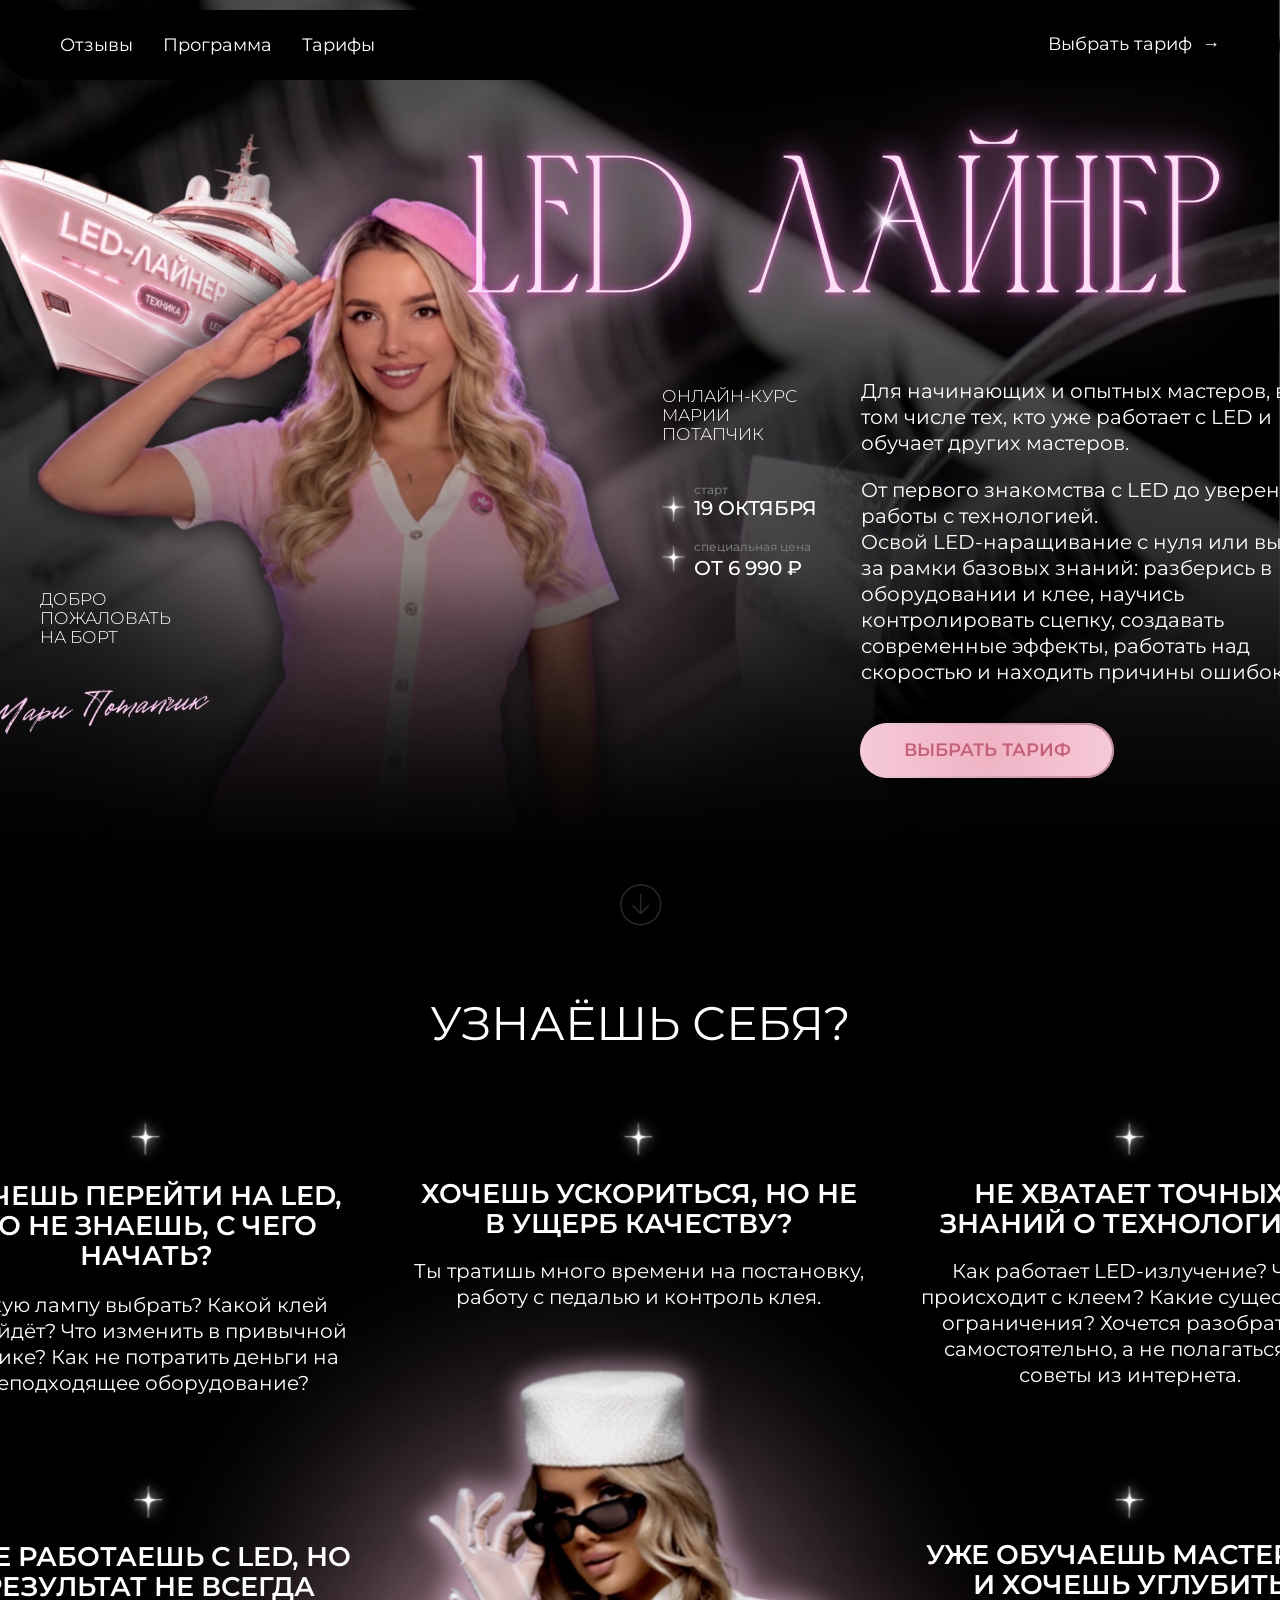
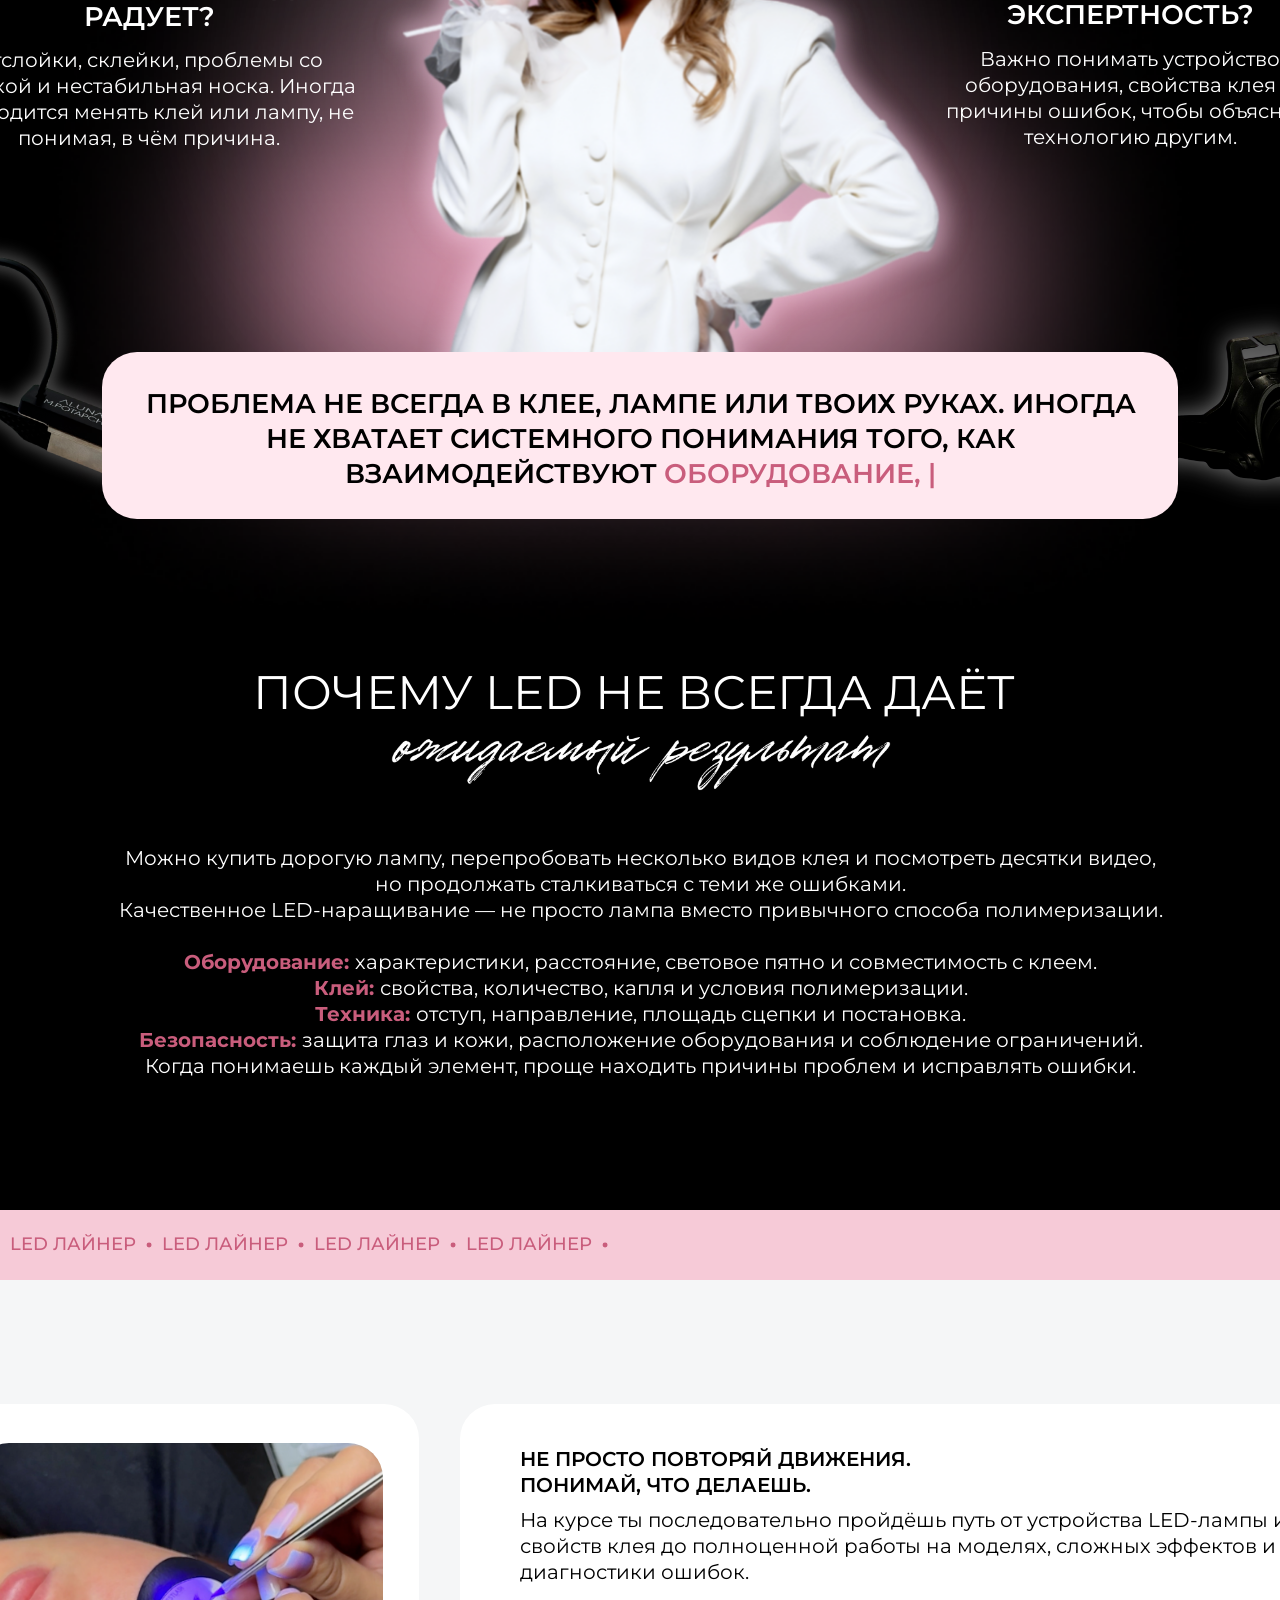
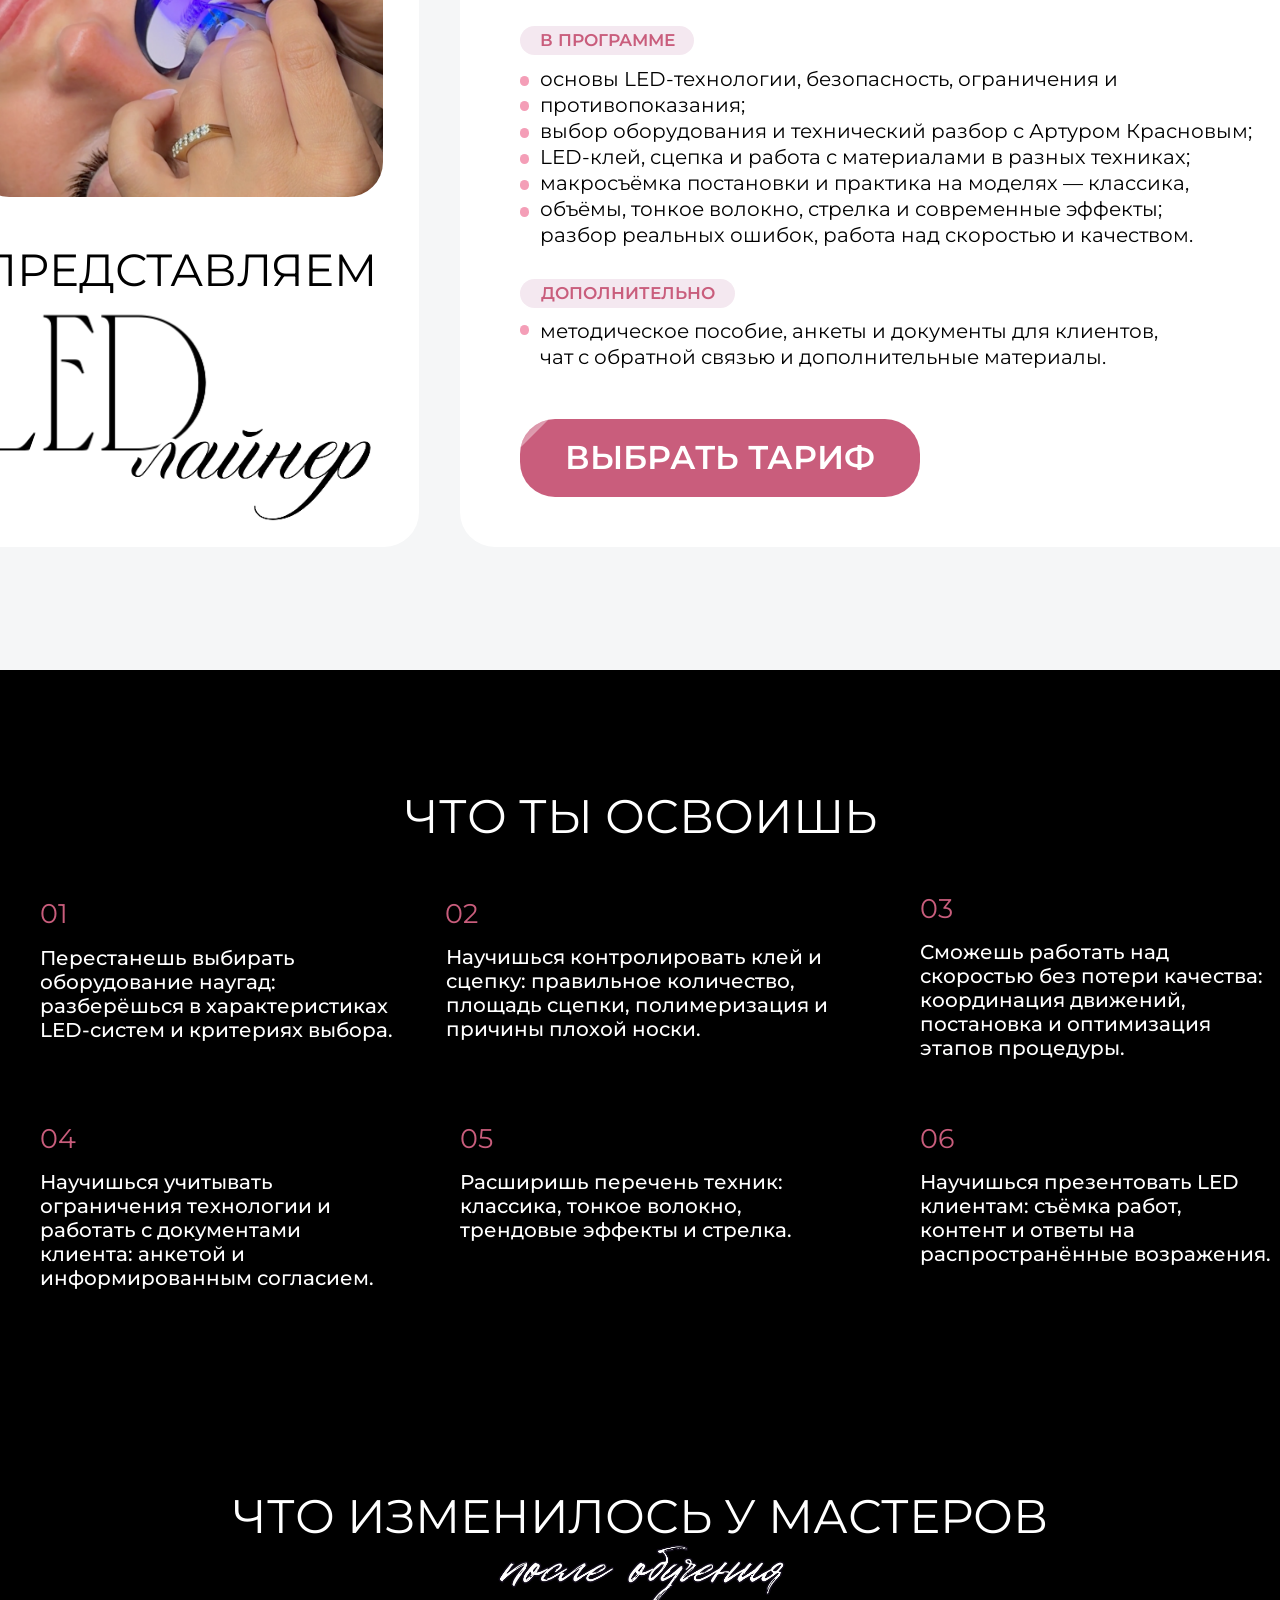
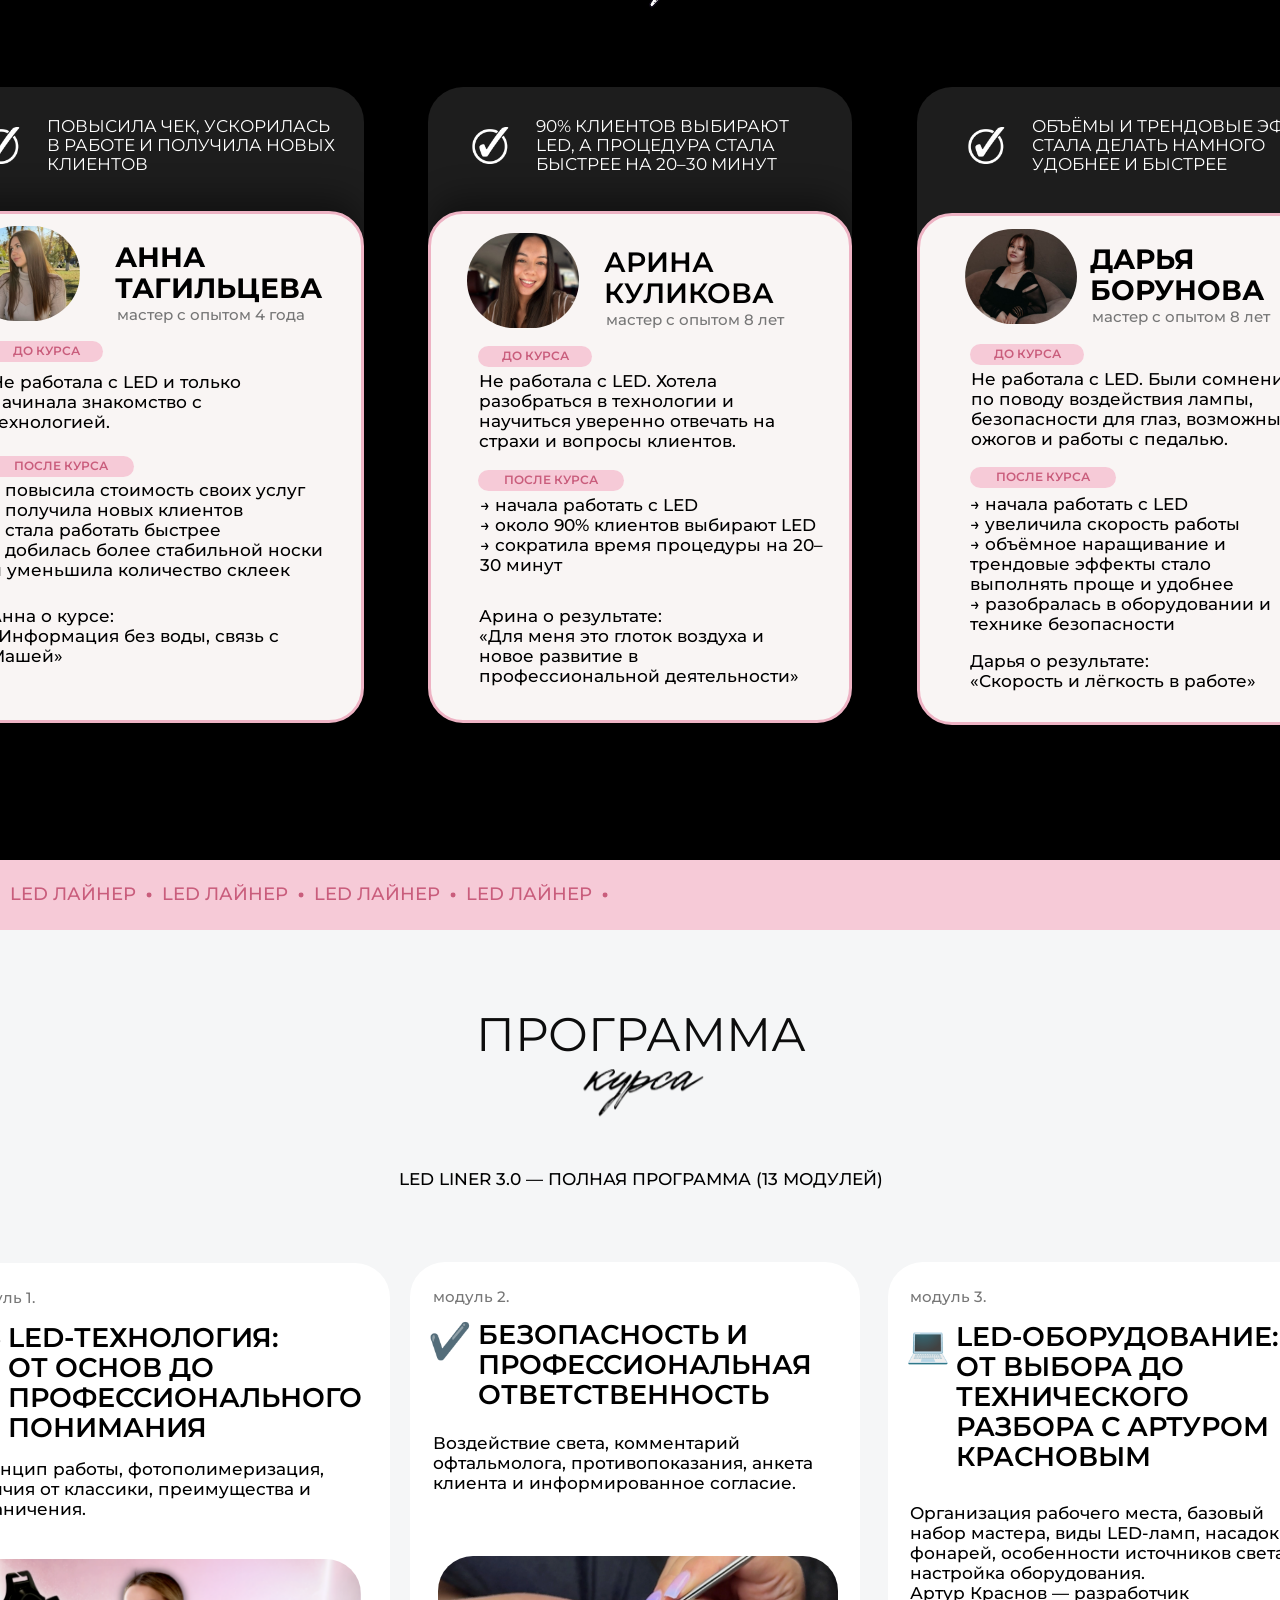
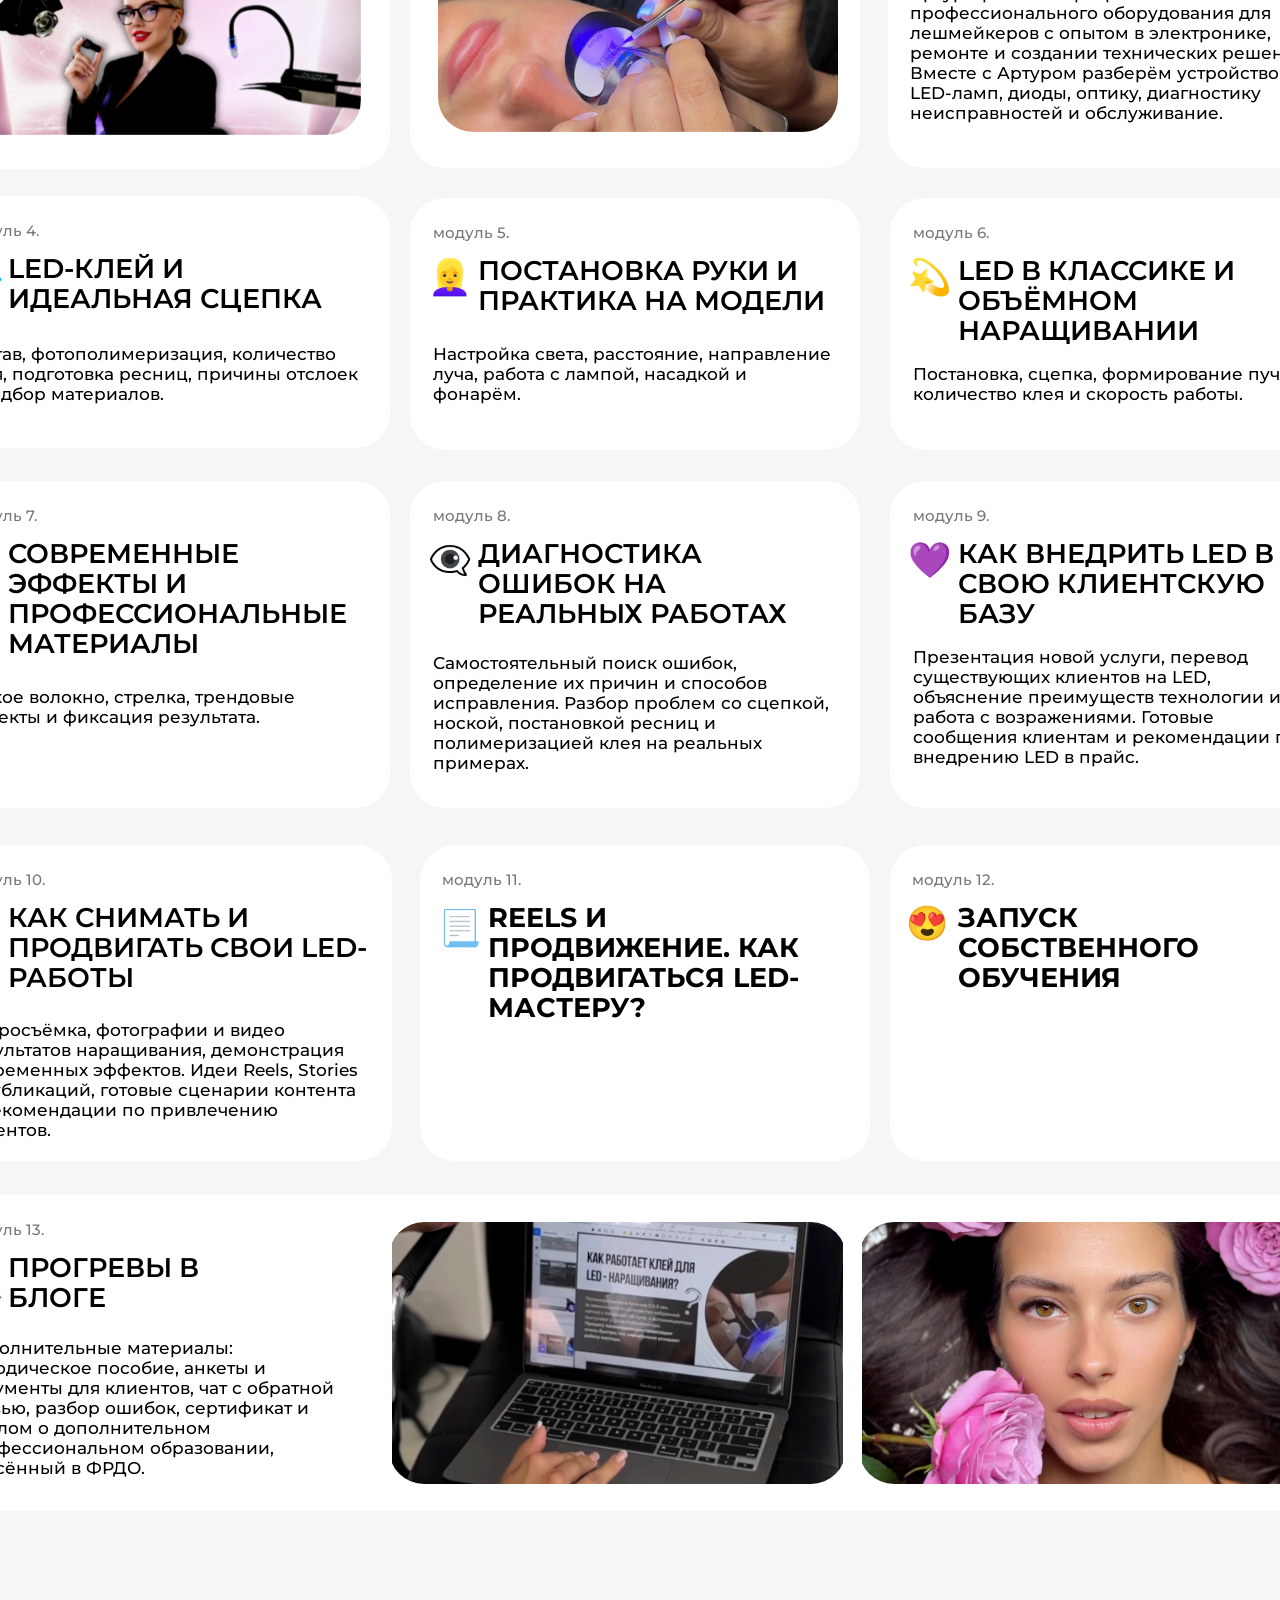
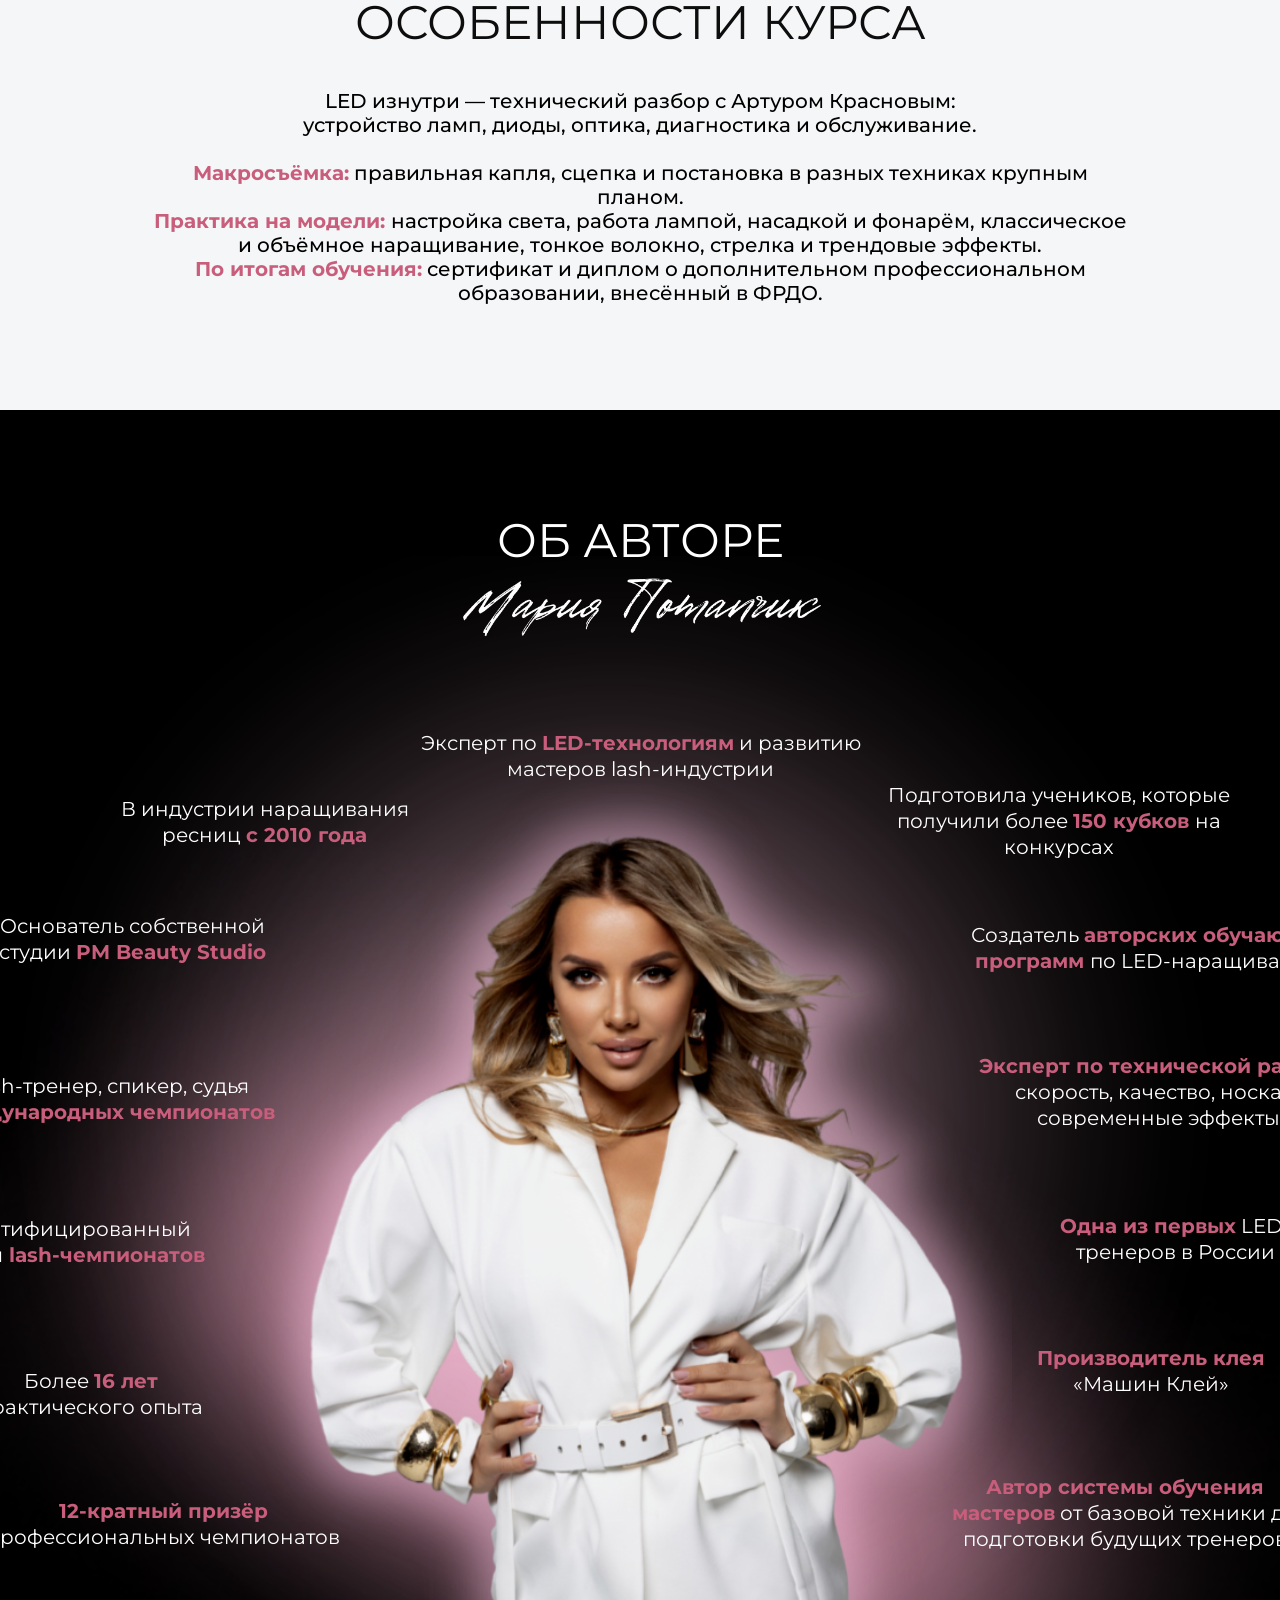
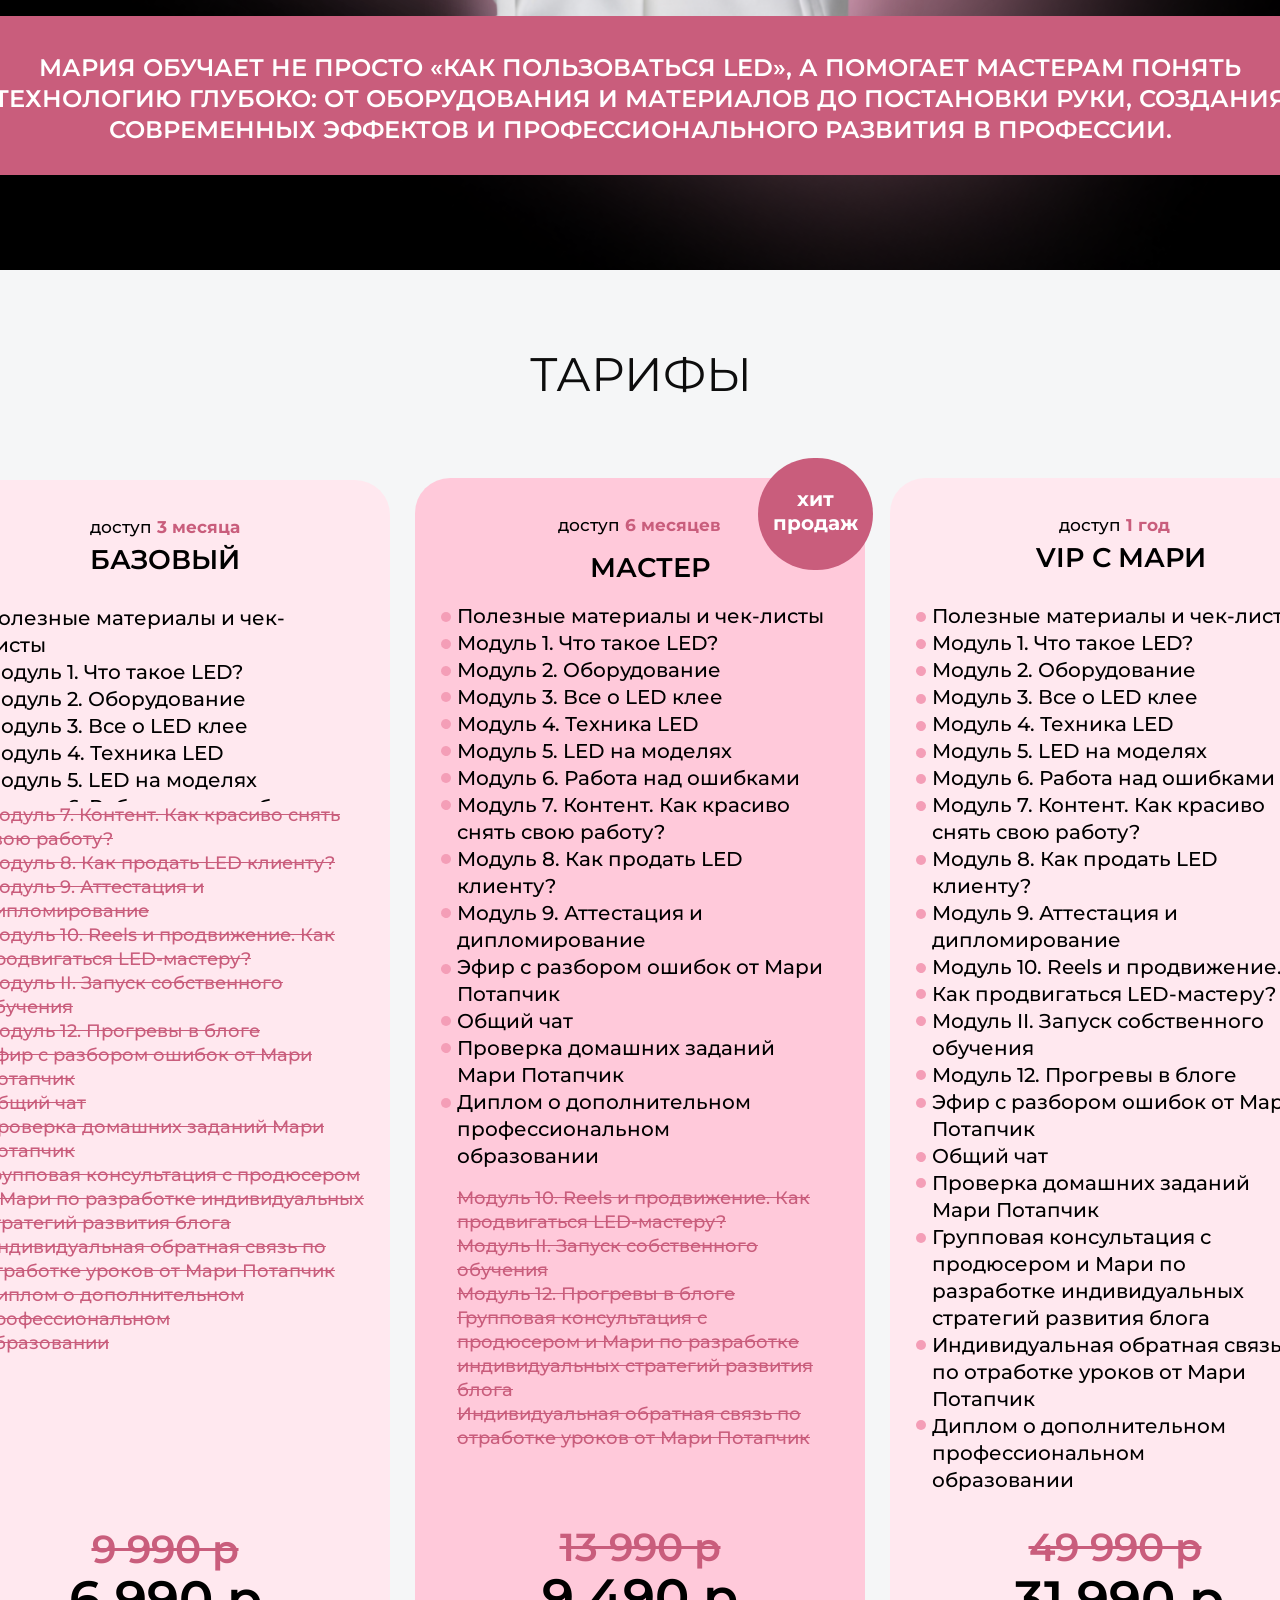
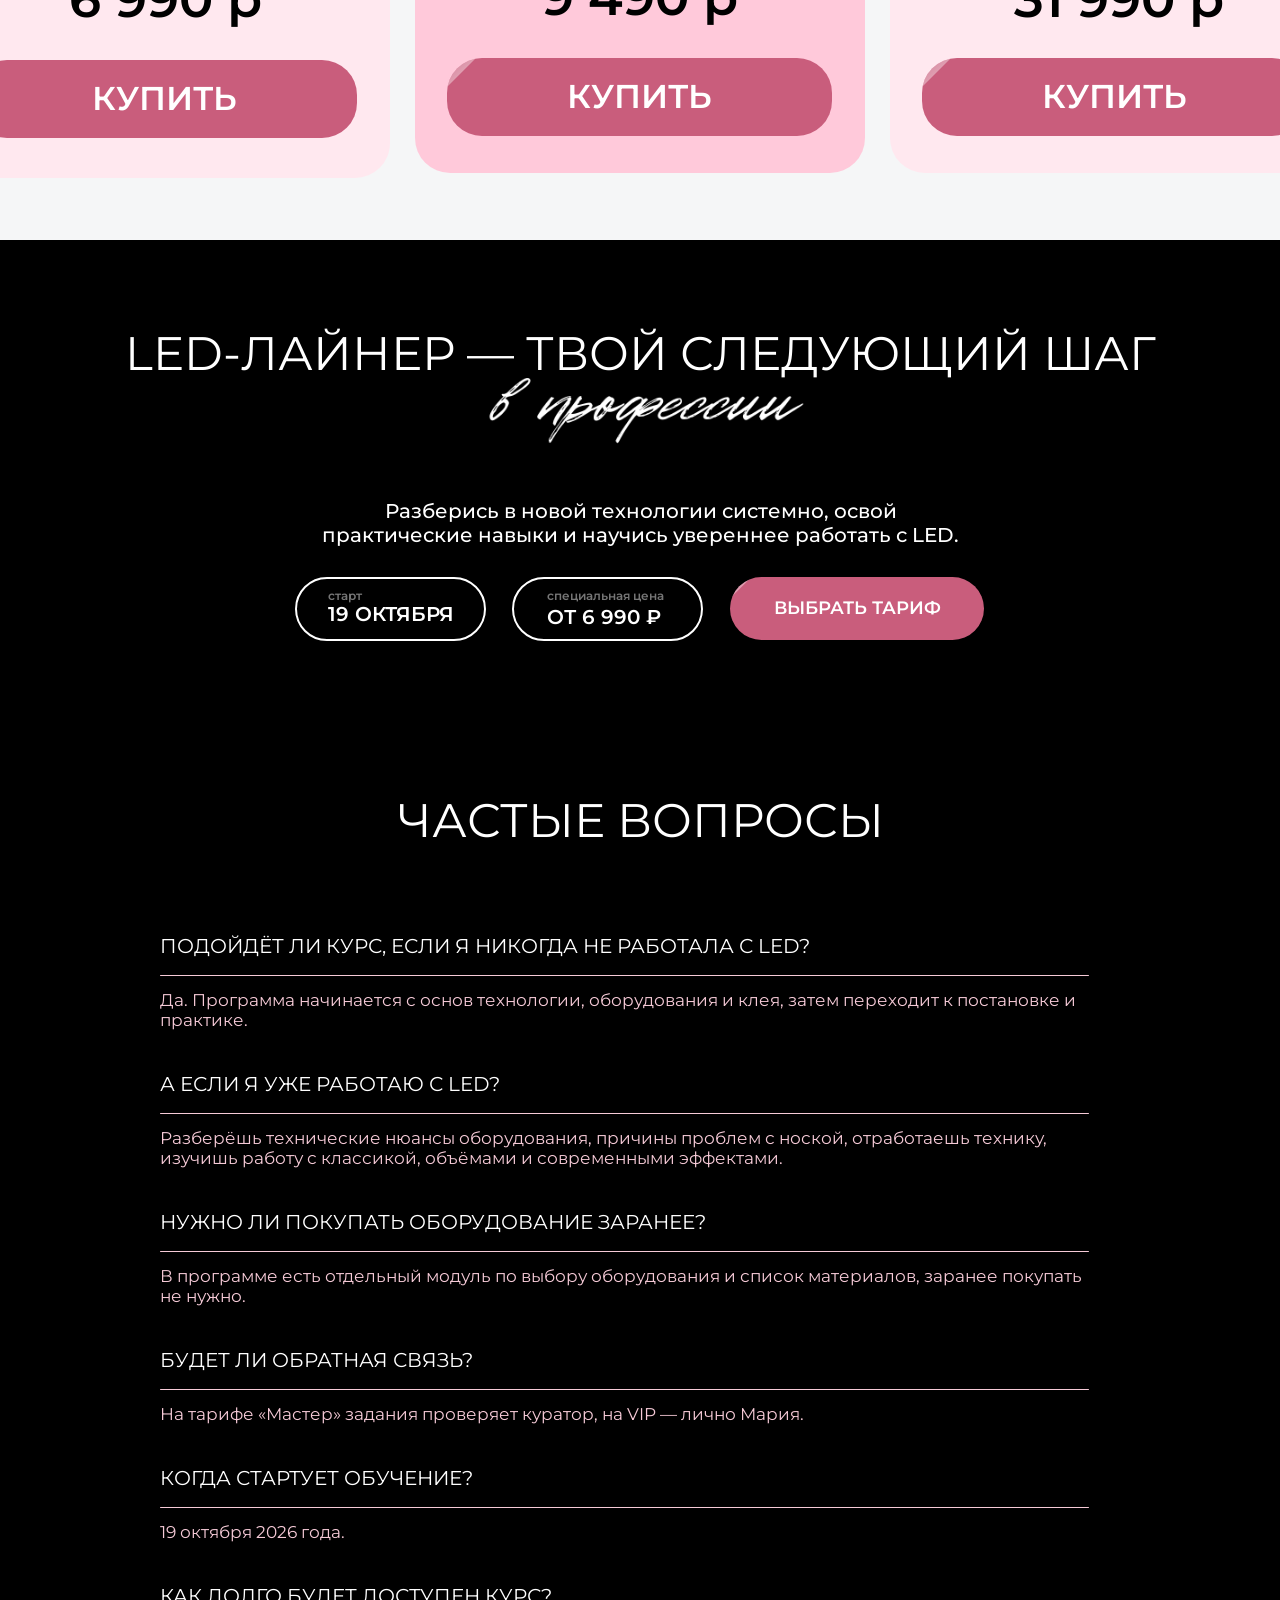
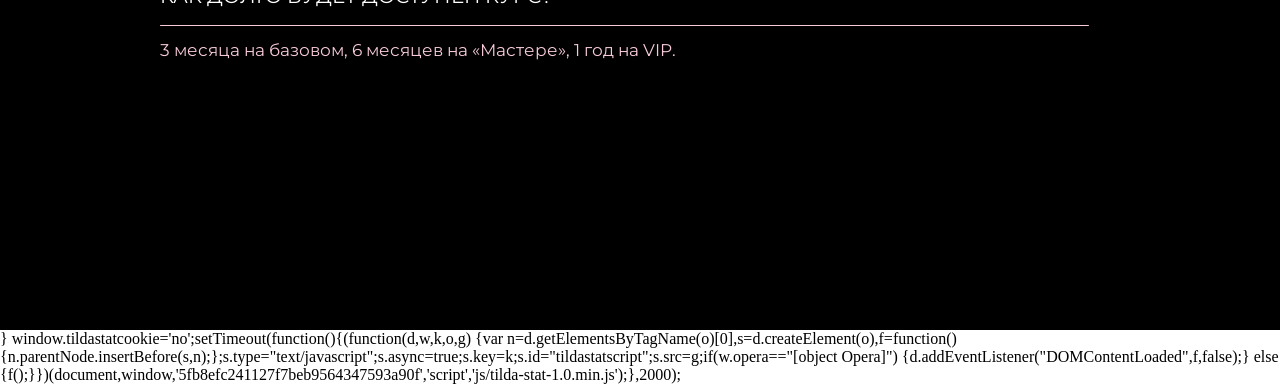
==== commit 3262cd5c: "Update and rename page272934609.html to index.html" ====
--- a/index.html
+++ b/index.html
@@ -1,5 +1,5 @@
-<!DOCTYPE html> <html> <head> <meta charset="utf-8" /> <meta http-equiv="Content-Type" content="text/html; charset=utf-8" /> <meta name="viewport" content="width=device-width, initial-scale=1.0" /> <!--metatextblock--> <title>LED LINER</title> <meta property="og:url" content="https://ledliner.tilda.ws" /> <meta property="og:title" content="LED LINER" /> <meta property="og:description" content="" /> <meta property="og:type" content="website" /> <meta property="og:image" content="images/tild3866-6431-4130-b832-653736623732__led__4.png" /> <link rel="canonical" href="https://ledliner.tilda.ws"> <!--/metatextblock--> <meta name="format-detection" content="telephone=no" /> <meta http-equiv="x-dns-prefetch-control" content="on"> <link rel="dns-prefetch" href="https://ws.tildacdn.com">  <!--favicons--> <link rel="shortcut icon" href="images/tild3632-6633-4761-b764-663937613331__led__4.png" type="image/x-icon"/> <!--/favicons--> <!-- Assets --> <script src="https://neo.tildacdn.com/js/tilda-fallback-1.0.min.js" async charset="utf-8"></script> <link rel="stylesheet" href="css/tilda-grid-3.0.min.css" type="text/css" media="all" onerror="this.loaderr='y';"/> <link rel="stylesheet" href="css/tilda-blocks-page272934609.min.css?t=1791888057" type="text/css" media="all" onerror="this.loaderr='y';" /> <link rel="preconnect" href="https://fonts.gstatic.com"> <link href="https://fonts.googleapis.com/css2?family=Playfair+Display:wght@400..900&family=Montserrat:wght@100..900&subset=latin,cyrillic" rel="stylesheet"> <link rel="stylesheet" href="css/tilda-animation-2.0.min.css" type="text/css" media="all" onerror="this.loaderr='y';" /> <link rel="stylesheet" href="css/tilda-menusub-1.1.min.css" type="text/css" media="all" onerror="this.loaderr='y';" /> <link rel="stylesheet" href="css/tilda-menu-widgeticons-1.0.min.css" type="text/css" media="all" onerror="this.loaderr='y';" /> <link rel="stylesheet" href="css/tilda-menu-burger-1.0.min.css" type="text/css" media="all" onerror="this.loaderr='y';" /> <script nomodule src="js/tilda-polyfill-1.0.min.js" charset="utf-8"></script> <script type="text/javascript">function t_onReady(func) {if(document.readyState!='loading') {func();} else {document.addEventListener('DOMContentLoaded',func);}}
-function t_onFuncLoad(funcName,okFunc,time) {if(typeof window[funcName]==='function') {okFunc();} else {setTimeout(function() {t_onFuncLoad(funcName,okFunc,time);},(time||100));}}function t_throttle(fn,threshhold,scope) {return function() {fn.apply(scope||this,arguments);};}function t396_initialScale(t){var e=document.getElementById("rec"+t);if(e){var i=e.querySelector(".t396__artboard");if(i){window.tn_scale_initial_window_width||(window.tn_scale_initial_window_width=document.documentElement.clientWidth);var a=window.tn_scale_initial_window_width,l=[],n,r=i.getAttribute("data-artboard-screens");if(r){r=r.split(",");for(var o=0;o<r.length;o++)l[o]=parseInt(r[o],10)}else l=[320,480,640,960,1200];for(var o=0;o<l.length;o++){var _=l[o];a>=_&&(n=_)}var d="edit"===window.allrecords.getAttribute("data-tilda-mode"),s="center"===t396_scaleInitial__getFieldValue(i,"valign",n,l),c="grid"===t396_scaleInitial__getFieldValue(i,"upscale",n,l),u=t396_scaleInitial__getFieldValue(i,"height_vh",n,l),g=t396_scaleInitial__getFieldValue(i,"height",n,l),w=!!window.opr&&!!window.opr.addons||!!window.opera||-1!==navigator.userAgent.indexOf(" OPR/");if(!d&&s&&!c&&!u&&g&&!w){var f=parseFloat((a/n).toFixed(3)),h=[i,i.querySelector(".t396__carrier"),i.querySelector(".t396__filter")],v=Math.floor(parseInt(g,10)*f)+"px",p;i.style.setProperty("--initial-scale-height",v);for(var o=0;o<h.length;o++)h[o].style.setProperty("height","var(--initial-scale-height)");t396_scaleInitial__getElementsToScale(i,n,l).forEach((function(t){t.style.zoom=f}))}}}}function t396_scaleInitial__getElementsToScale(t,e,i){return t?Array.prototype.slice.call(t.children).filter((function(t){if(!t)return!1;if(!t.classList.contains("t396__elem")&&!t.classList.contains("t396__group"))return!1;if(!t.querySelector(".tn-molecule, .tn-atom"))return!1;var a=!t.getAttribute("data-elem-type")&&t.classList.contains("tn-group"),l=t396_scaleInitial__getFieldValue(t,"container",e,i);return!l&&a&&(l="grid"),"grid"===l})):[]}function t396_scaleInitial__getFieldValue(t,e,i,a){if(!t)return null;var l=a[a.length-1],n=t.getAttribute(t396_scaleInitial__getFieldAttribute(t,e,i,l));if(null===n)for(var r=0;r<a.length;r++){var o=a[r];if(!(o<=i)&&null!==(n=t.getAttribute(t396_scaleInitial__getFieldAttribute(t,e,o,l))))break}return n}function t396_scaleInitial__getFieldAttribute(t,e,i,a){var l=["widthmode","heightmode","flex"],n=t.classList.contains("t396__artboard"),r=!n&&t.classList.contains("tn-group"),o="data-field-";n&&(o="data-artboard-"),r&&(o="data-group-");var _="-value",d;return(n||r&&-1!==l.indexOf(e))&&(_=""),o+e+(i===a?"":"-res-"+i)+_}window.TN_SCALE_INITIAL_VER="1.0",window.tn_scale_initial_window_width=null;</script> <script src="js/tilda-scripts-3.0.min.js" charset="utf-8" defer onerror="this.loaderr='y';"></script> <script src="js/tilda-blocks-page272934609.min.js?t=1791888057" charset="utf-8" async onerror="this.loaderr='y';"></script> <script src="js/lazyload-1.3.min.export.js" charset="utf-8" async onerror="this.loaderr='y';"></script> <script src="js/tilda-animation-2.0.min.js" charset="utf-8" async onerror="this.loaderr='y';"></script> <script src="js/tilda-menusub-1.1.min.js" charset="utf-8" async onerror="this.loaderr='y';"></script> <script src="js/tilda-menu-1.1.min.js" charset="utf-8" async onerror="this.loaderr='y';"></script> <script src="js/tilda-menu-widgeticons-1.0.min.js" charset="utf-8" async onerror="this.loaderr='y';"></script> <script src="js/tilda-menu-burger-1.0.min.js" charset="utf-8" async onerror="this.loaderr='y';"></script> <script src="js/tilda-zero-1.2.min.js" charset="utf-8" async onerror="this.loaderr='y';"></script> <script src="js/tilda-t635-typed-1.0.min.js" charset="utf-8" async onerror="this.loaderr='y';"></script> <script src="js/tilda-animation-ext-1.0.min.js" charset="utf-8" async onerror="this.loaderr='y';"></script> <script src="js/tilda-animation-sbs-1.0.min.js" charset="utf-8" async onerror="this.loaderr='y';"></script> <script src="js/tilda-zero-scale-1.0.min.js" charset="utf-8" async onerror="this.loaderr='y';"></script> <script src="js/tilda-events-1.0.min.js" charset="utf-8" async onerror="this.loaderr='y';"></script> <script type="text/javascript">window.dataLayer=window.dataLayer||[];</script> <script type="text/javascript">(function() {var ttt='cebo';var tt='oog';var re=new RegExp("bot|g" + tt + "le|yandex|baidu|bing|msn|duckduckbot|teoma|slurp|crawler|spider|robot|crawling|fa" + ttt + "ok","i");if((re.test(navigator.userAgent))===false&&typeof(sessionStorage)!='undefined'&&sessionStorage.getItem('visited')!=='y'&&document.visibilityState){var style=document.createElement('style');style.type='text/css';style.innerHTML='@media screen and (min-width: 980px) {.t-records {opacity: 0;}.t-records_animated {-webkit-transition: opacity ease-in-out .2s;-moz-transition: opacity ease-in-out .2s;-o-transition: opacity ease-in-out .2s;transition: opacity ease-in-out .2s;}.t-records.t-records_visible {opacity: 1;}}';document.getElementsByTagName('head')[0].appendChild(style);function t_setvisRecs(){var alr=document.querySelectorAll('.t-records');Array.prototype.forEach.call(alr,function(el) {el.classList.add("t-records_animated");});setTimeout(function() {Array.prototype.forEach.call(alr,function(el) {el.classList.add("t-records_visible");});sessionStorage.setItem("visited","y");},400);}
+<!DOCTYPE html> <html> <head> <meta charset="utf-8" /> <meta http-equiv="Content-Type" content="text/html; charset=utf-8" /> <meta name="viewport" content="width=device-width, initial-scale=1.0" /> <!--metatextblock--> <title>LED LINER</title> <meta property="og:url" content="https://ledliner.tilda.ws" /> <meta property="og:title" content="LED LINER" /> <meta property="og:description" content="" /> <meta property="og:type" content="website" /> <meta property="og:image" content="images/tild3866-6431-4130-b832-653736623732__led__4.png" /> <link rel="canonical" href="https://ledliner.tilda.ws"> <!--/metatextblock--> <meta name="format-detection" content="telephone=no" /> <meta http-equiv="x-dns-prefetch-control" content="on"> <link rel="dns-prefetch" href="https://ws.tildacdn.com">  <!--favicons--> <link rel="shortcut icon" href="images/tild3632-6633-4761-b764-663937613331__led__4.png" type="image/x-icon"/> <!--/favicons--> <!-- Assets --> <script src="https://neo.tildacdn.com/js/tilda-fallback-1.0.min.js" async charset="utf-8"></script> <link rel="stylesheet" href="css/tilda-grid-3.0.min.css" type="text/css" media="all" onerror="this.loaderr='y';"/> <link rel="stylesheet" href="css/tilda-blocks-page272934609.min.css?t=1791901972" type="text/css" media="all" onerror="this.loaderr='y';" /> <link rel="preconnect" href="https://fonts.gstatic.com"> <link href="https://fonts.googleapis.com/css2?family=Playfair+Display:wght@400..900&family=Montserrat:wght@100..900&subset=latin,cyrillic" rel="stylesheet"> <link rel="stylesheet" href="css/tilda-animation-2.0.min.css" type="text/css" media="all" onerror="this.loaderr='y';" /> <link rel="stylesheet" href="css/tilda-menusub-1.1.min.css" type="text/css" media="all" onerror="this.loaderr='y';" /> <link rel="stylesheet" href="css/tilda-menu-widgeticons-1.0.min.css" type="text/css" media="all" onerror="this.loaderr='y';" /> <link rel="stylesheet" href="css/tilda-menu-burger-1.0.min.css" type="text/css" media="all" onerror="this.loaderr='y';" /> <script nomodule src="js/tilda-polyfill-1.0.min.js" charset="utf-8"></script> <script type="text/javascript">function t_onReady(func) {if(document.readyState!='loading') {func();} else {document.addEventListener('DOMContentLoaded',func);}}
+function t_onFuncLoad(funcName,okFunc,time) {if(typeof window[funcName]==='function') {okFunc();} else {setTimeout(function() {t_onFuncLoad(funcName,okFunc,time);},(time||100));}}function t_throttle(fn,threshhold,scope) {return function() {fn.apply(scope||this,arguments);};}function t396_initialScale(t){var e=document.getElementById("rec"+t);if(e){var i=e.querySelector(".t396__artboard");if(i){window.tn_scale_initial_window_width||(window.tn_scale_initial_window_width=document.documentElement.clientWidth);var a=window.tn_scale_initial_window_width,l=[],n,r=i.getAttribute("data-artboard-screens");if(r){r=r.split(",");for(var o=0;o<r.length;o++)l[o]=parseInt(r[o],10)}else l=[320,480,640,960,1200];for(var o=0;o<l.length;o++){var _=l[o];a>=_&&(n=_)}var d="edit"===window.allrecords.getAttribute("data-tilda-mode"),s="center"===t396_scaleInitial__getFieldValue(i,"valign",n,l),c="grid"===t396_scaleInitial__getFieldValue(i,"upscale",n,l),u=t396_scaleInitial__getFieldValue(i,"height_vh",n,l),g=t396_scaleInitial__getFieldValue(i,"height",n,l),w=!!window.opr&&!!window.opr.addons||!!window.opera||-1!==navigator.userAgent.indexOf(" OPR/");if(!d&&s&&!c&&!u&&g&&!w){var f=parseFloat((a/n).toFixed(3)),h=[i,i.querySelector(".t396__carrier"),i.querySelector(".t396__filter")],v=Math.floor(parseInt(g,10)*f)+"px",p;i.style.setProperty("--initial-scale-height",v);for(var o=0;o<h.length;o++)h[o].style.setProperty("height","var(--initial-scale-height)");t396_scaleInitial__getElementsToScale(i,n,l).forEach((function(t){t.style.zoom=f}))}}}}function t396_scaleInitial__getElementsToScale(t,e,i){return t?Array.prototype.slice.call(t.children).filter((function(t){if(!t)return!1;if(!t.classList.contains("t396__elem")&&!t.classList.contains("t396__group"))return!1;if(!t.querySelector(".tn-molecule, .tn-atom"))return!1;var a=!t.getAttribute("data-elem-type")&&t.classList.contains("tn-group"),l=t396_scaleInitial__getFieldValue(t,"container",e,i);return!l&&a&&(l="grid"),"grid"===l})):[]}function t396_scaleInitial__getFieldValue(t,e,i,a){if(!t)return null;var l=a[a.length-1],n=t.getAttribute(t396_scaleInitial__getFieldAttribute(t,e,i,l));if(null===n)for(var r=0;r<a.length;r++){var o=a[r];if(!(o<=i)&&null!==(n=t.getAttribute(t396_scaleInitial__getFieldAttribute(t,e,o,l))))break}return n}function t396_scaleInitial__getFieldAttribute(t,e,i,a){var l=["widthmode","heightmode","flex"],n=t.classList.contains("t396__artboard"),r=!n&&t.classList.contains("tn-group"),o="data-field-";n&&(o="data-artboard-"),r&&(o="data-group-");var _="-value",d;return(n||r&&-1!==l.indexOf(e))&&(_=""),o+e+(i===a?"":"-res-"+i)+_}window.TN_SCALE_INITIAL_VER="1.0",window.tn_scale_initial_window_width=null;</script> <script src="js/tilda-scripts-3.0.min.js" charset="utf-8" defer onerror="this.loaderr='y';"></script> <script src="js/tilda-blocks-page272934609.min.js?t=1791901972" charset="utf-8" async onerror="this.loaderr='y';"></script> <script src="js/lazyload-1.3.min.export.js" charset="utf-8" async onerror="this.loaderr='y';"></script> <script src="js/tilda-animation-2.0.min.js" charset="utf-8" async onerror="this.loaderr='y';"></script> <script src="js/tilda-menusub-1.1.min.js" charset="utf-8" async onerror="this.loaderr='y';"></script> <script src="js/tilda-menu-1.1.min.js" charset="utf-8" async onerror="this.loaderr='y';"></script> <script src="js/tilda-menu-widgeticons-1.0.min.js" charset="utf-8" async onerror="this.loaderr='y';"></script> <script src="js/tilda-menu-burger-1.0.min.js" charset="utf-8" async onerror="this.loaderr='y';"></script> <script src="js/tilda-zero-1.2.min.js" charset="utf-8" async onerror="this.loaderr='y';"></script> <script src="js/tilda-t635-typed-1.0.min.js" charset="utf-8" async onerror="this.loaderr='y';"></script> <script src="js/tilda-animation-ext-1.0.min.js" charset="utf-8" async onerror="this.loaderr='y';"></script> <script src="js/tilda-animation-sbs-1.0.min.js" charset="utf-8" async onerror="this.loaderr='y';"></script> <script src="js/tilda-zero-scale-1.0.min.js" charset="utf-8" async onerror="this.loaderr='y';"></script> <script src="js/tilda-events-1.0.min.js" charset="utf-8" async onerror="this.loaderr='y';"></script> <script type="text/javascript">window.dataLayer=window.dataLayer||[];</script> <script type="text/javascript">(function() {var ttt='cebo';var tt='oog';var re=new RegExp("bot|g" + tt + "le|yandex|baidu|bing|msn|duckduckbot|teoma|slurp|crawler|spider|robot|crawling|fa" + ttt + "ok","i");if((re.test(navigator.userAgent))===false&&typeof(sessionStorage)!='undefined'&&sessionStorage.getItem('visited')!=='y'&&document.visibilityState){var style=document.createElement('style');style.type='text/css';style.innerHTML='@media screen and (min-width: 980px) {.t-records {opacity: 0;}.t-records_animated {-webkit-transition: opacity ease-in-out .2s;-moz-transition: opacity ease-in-out .2s;-o-transition: opacity ease-in-out .2s;transition: opacity ease-in-out .2s;}.t-records.t-records_visible {opacity: 1;}}';document.getElementsByTagName('head')[0].appendChild(style);function t_setvisRecs(){var alr=document.querySelectorAll('.t-records');Array.prototype.forEach.call(alr,function(el) {el.classList.add("t-records_animated");});setTimeout(function() {Array.prototype.forEach.call(alr,function(el) {el.classList.add("t-records_visible");});sessionStorage.setItem("visited","y");},400);}
 document.addEventListener('DOMContentLoaded',t_setvisRecs);}})();</script></head> <body class="t-body" style="margin:0;"> <!--allrecords--> <div id="allrecords" data-tilda-export="yes" class="t-records" data-hook="blocks-collection-content-node" data-tilda-project-id="8695583" data-tilda-page-id="272934609" data-tilda-formskey="0ecc1693ce9a7dd055fd8973e8695583" data-tilda-cookie="no" data-tilda-lazy="yes" data-tilda-root-zone="com" data-tilda-project-country="RU"> <div id="rec4333846801" class="r t-rec" style=" " data-record-type="1272"> <!-- T1272 --> <div id="nav4333846801marker"></div> <div class="t1272" data-menu="yes" data-full-submenu-mob="y" data-menu-widgeticons-hide="yes"> <div class="t-menu-base__mobile-menu tmenu-mobile tmenu-mobile_positionfixed"> <div class="tmenu-mobile__container tmenu-mobile__container_right tmenu-mobile__container_logoleft tmenu-mobile__container_withoutlogo"> <button type="button"
 aria-expanded="false"
 aria-label="Навигационное меню"
@@ -43,7 +43,7 @@
 href="#rec4398025501"> <div class='tn-atom__button-content'> <span class="tn-atom__button-text">ВЫБРАТЬ ТАРИФ</span> </div> <span class="tn-atom__button-border"></span> </a> </div> <div class='t396__elem tn-elem tn-elem__43319474011790688575289 t-animate' data-elem-id='1790688575289' data-elem-type='text' data-field-top-value="477" data-field-left-value="821" data-field-height-value="208" data-field-width-value="479" data-field-axisy-value="top" data-field-axisx-value="left" data-field-container-value="grid" data-field-topunits-value="px" data-field-leftunits-value="px" data-field-heightunits-value="px" data-field-widthunits-value="px" data-animate-style="fadeinup" data-animate-duration="1" data-animate-distance="100" data-field-textfit-value="autoheight" data-field-fontsize-value="20" data-field-top-res-320-value="592" data-field-left-res-320-value="4" data-field-height-res-320-value="199" data-field-width-res-320-value="313" data-field-textfit-res-320-value="fixedsize" data-field-fontsize-res-320-value="16"> <div class='tn-atom'field='tn_text_1790688575289'>От первого знакомства с LED до уверенной работы с технологией.<br />Освой LED-наращивание с нуля или выйди за рамки базовых знаний: разберись в оборудовании и клее, научись контролировать сцепку, создавать современные эффекты, работать над скоростью и находить причины ошибок.</div> </div> <div class='t396__elem tn-elem tn-elem__43319474011790689270534000005 t-animate' data-elem-id='1790689270534000005' data-elem-type='text' data-field-top-value="497" data-field-left-value="654" data-field-height-value="23" data-field-width-value="126" data-field-axisy-value="top" data-field-axisx-value="left" data-field-container-value="grid" data-field-topunits-value="px" data-field-leftunits-value="px" data-field-heightunits-value="px" data-field-widthunits-value="px" data-animate-style="fadeinup" data-animate-duration="1" data-animate-distance="100" data-field-textfit-value="fixedsize" data-field-fontsize-value="20" data-field-top-res-320-value="431" data-field-left-res-320-value="204" data-field-height-res-320-value="47" data-field-width-res-320-value="146" data-field-container-res-320-value="grid" data-field-textfit-res-320-value="fixedsize" data-field-fontsize-res-320-value="18" data-field-top-res-640-value="497" data-field-left-res-640-value="654"> <div class='tn-atom'field='tn_text_1790689270534000005'>19 октября</div> </div> <div class='t396__elem tn-elem tn-elem__43319474011790692644370000002 t-animate' data-elem-id='1790692644370000002' data-elem-type='text' data-field-top-value="483" data-field-left-value="654" data-field-height-value="14" data-field-width-value="56" data-field-axisy-value="top" data-field-axisx-value="left" data-field-container-value="grid" data-field-topunits-value="px" data-field-leftunits-value="px" data-field-heightunits-value="px" data-field-widthunits-value="px" data-animate-style="fadeinup" data-animate-duration="1" data-animate-distance="100" data-field-textfit-value="fixedsize" data-field-fontsize-value="12" data-field-top-res-320-value="427" data-field-left-res-320-value="204" data-field-height-res-320-value="14" data-field-width-res-320-value="49" data-field-container-res-320-value="grid" data-field-textfit-res-320-value="fixedsize" data-field-top-res-640-value="483" data-field-left-res-640-value="654"> <div class='tn-atom'field='tn_text_1790692644370000002'>Старт</div> </div> <div class='t396__elem tn-elem tn-elem__43319474011790692426341 ' data-elem-id='1790692426341' data-elem-type='image' data-field-top-value="483" data-field-left-value="614" data-field-height-value="50" data-field-width-value="40" data-field-axisy-value="top" data-field-axisx-value="left" data-field-container-value="grid" data-field-topunits-value="px" data-field-leftunits-value="px" data-field-heightunits-value="px" data-field-widthunits-value="px" data-animate-sbs-event="intoview" data-animate-sbs-trg="1" data-animate-sbs-trgofst="0" data-animate-sbs-loop="loop" data-animate-sbs-opts="[{'mx':0,'my':0,'sx':1,'sy':1,'op':1,'ro':0,'ti':0,'ea':'0','dt':0},{'mx':0,'my':0,'sx':1,'sy':1,'op':0,'ro':0,'ti':1000,'ea':'0','dt':0},{'mx':0,'my':0,'sx':1,'sy':1,'op':1,'ro':0,'ti':1000,'ea':'0','dt':0}]" data-field-imagefit-value="auto" data-field-filewidth-value="1680" data-field-fileheight-value="2099" data-field-heightmode-value="hug" data-field-top-res-320-value="426" data-field-left-res-320-value="171" data-field-height-res-320-value="41" data-field-width-res-320-value="33" data-field-widthmode-res-320-value="fixed" data-field-height-res-640-value="50"> <div class='tn-atom'> <img class='tn-atom__img t-img' data-original='images/tild3662-6332-4439-a263-366230616264__pink_and_beige_simpl.png'
 src='images/tild3662-6332-4439-a263-366230616264__-__resize__20x__pink_and_beige_simpl.png'
 alt='' imgfield='tn_img_1790692426341'
-/> </div> </div> <div class='t396__elem tn-elem tn-elem__43319474011790692673494000003 t-animate' data-elem-id='1790692673494000003' data-elem-type='text' data-field-top-value="554" data-field-left-value="654" data-field-height-value="29" data-field-width-value="122" data-field-axisy-value="top" data-field-axisx-value="left" data-field-container-value="grid" data-field-topunits-value="px" data-field-leftunits-value="px" data-field-heightunits-value="px" data-field-widthunits-value="px" data-animate-style="fadeinup" data-animate-duration="1" data-animate-distance="100" data-field-textfit-value="fixedsize" data-field-fontsize-value="20" data-field-top-res-320-value="428" data-field-left-res-320-value="31" data-field-height-res-320-value="49" data-field-width-res-320-value="109" data-field-fontsize-res-320-value="18"> <div class='tn-atom'field='tn_text_1790692673494000003'>от 5 990 ₽</div> </div> <div class='t396__elem tn-elem tn-elem__43319474011790692673494000004 t-animate' data-elem-id='1790692673494000004' data-elem-type='text' data-field-top-value="540" data-field-left-value="654" data-field-height-value="14" data-field-width-value="122" data-field-axisy-value="top" data-field-axisx-value="left" data-field-container-value="grid" data-field-topunits-value="px" data-field-leftunits-value="px" data-field-heightunits-value="px" data-field-widthunits-value="px" data-animate-style="fadeinup" data-animate-duration="1" data-animate-distance="100" data-field-textfit-value="fixedsize" data-field-fontsize-value="12" data-field-top-res-320-value="426" data-field-left-res-320-value="31" data-field-height-res-320-value="15" data-field-width-res-320-value="238"> <div class='tn-atom'field='tn_text_1790692673494000004'>Специальная цена</div> </div> <div class='t396__elem tn-elem tn-elem__43319474011790692442029000001 ' data-elem-id='1790692442029000001' data-elem-type='image' data-field-top-value="533" data-field-left-value="614" data-field-height-value="50" data-field-width-value="40" data-field-axisy-value="top" data-field-axisx-value="left" data-field-container-value="grid" data-field-topunits-value="px" data-field-leftunits-value="px" data-field-heightunits-value="px" data-field-widthunits-value="px" data-animate-sbs-event="intoview" data-animate-sbs-trg="1" data-animate-sbs-trgofst="0" data-animate-sbs-loop="loop" data-animate-sbs-opts="[{'mx':0,'my':0,'sx':1,'sy':1,'op':1,'ro':0,'ti':0,'ea':'0','dt':0},{'mx':0,'my':0,'sx':1,'sy':1,'op':0,'ro':0,'ti':1000,'ea':'0','dt':0},{'mx':0,'my':0,'sx':1,'sy':1,'op':1,'ro':0,'ti':1000,'ea':'0','dt':0}]" data-field-imagefit-value="auto" data-field-filewidth-value="1680" data-field-fileheight-value="2099" data-field-heightmode-value="hug" data-field-top-res-320-value="425" data-field-left-res-320-value="0" data-field-height-res-320-value="41" data-field-width-res-320-value="33" data-field-widthmode-res-320-value="fixed" data-field-height-res-640-value="50"> <div class='tn-atom'> <img class='tn-atom__img t-img' data-original='images/tild3662-6332-4439-a263-366230616264__pink_and_beige_simpl.png'
+/> </div> </div> <div class='t396__elem tn-elem tn-elem__43319474011790692673494000003 t-animate' data-elem-id='1790692673494000003' data-elem-type='text' data-field-top-value="554" data-field-left-value="654" data-field-height-value="29" data-field-width-value="122" data-field-axisy-value="top" data-field-axisx-value="left" data-field-container-value="grid" data-field-topunits-value="px" data-field-leftunits-value="px" data-field-heightunits-value="px" data-field-widthunits-value="px" data-animate-style="fadeinup" data-animate-duration="1" data-animate-distance="100" data-field-textfit-value="fixedsize" data-field-fontsize-value="20" data-field-top-res-320-value="428" data-field-left-res-320-value="31" data-field-height-res-320-value="49" data-field-width-res-320-value="109" data-field-fontsize-res-320-value="18"> <div class='tn-atom'field='tn_text_1790692673494000003'>от 6 990 ₽</div> </div> <div class='t396__elem tn-elem tn-elem__43319474011790692673494000004 t-animate' data-elem-id='1790692673494000004' data-elem-type='text' data-field-top-value="540" data-field-left-value="654" data-field-height-value="14" data-field-width-value="122" data-field-axisy-value="top" data-field-axisx-value="left" data-field-container-value="grid" data-field-topunits-value="px" data-field-leftunits-value="px" data-field-heightunits-value="px" data-field-widthunits-value="px" data-animate-style="fadeinup" data-animate-duration="1" data-animate-distance="100" data-field-textfit-value="fixedsize" data-field-fontsize-value="12" data-field-top-res-320-value="426" data-field-left-res-320-value="31" data-field-height-res-320-value="15" data-field-width-res-320-value="238"> <div class='tn-atom'field='tn_text_1790692673494000004'>Специальная цена</div> </div> <div class='t396__elem tn-elem tn-elem__43319474011790692442029000001 ' data-elem-id='1790692442029000001' data-elem-type='image' data-field-top-value="533" data-field-left-value="614" data-field-height-value="50" data-field-width-value="40" data-field-axisy-value="top" data-field-axisx-value="left" data-field-container-value="grid" data-field-topunits-value="px" data-field-leftunits-value="px" data-field-heightunits-value="px" data-field-widthunits-value="px" data-animate-sbs-event="intoview" data-animate-sbs-trg="1" data-animate-sbs-trgofst="0" data-animate-sbs-loop="loop" data-animate-sbs-opts="[{'mx':0,'my':0,'sx':1,'sy':1,'op':1,'ro':0,'ti':0,'ea':'0','dt':0},{'mx':0,'my':0,'sx':1,'sy':1,'op':0,'ro':0,'ti':1000,'ea':'0','dt':0},{'mx':0,'my':0,'sx':1,'sy':1,'op':1,'ro':0,'ti':1000,'ea':'0','dt':0}]" data-field-imagefit-value="auto" data-field-filewidth-value="1680" data-field-fileheight-value="2099" data-field-heightmode-value="hug" data-field-top-res-320-value="425" data-field-left-res-320-value="0" data-field-height-res-320-value="41" data-field-width-res-320-value="33" data-field-widthmode-res-320-value="fixed" data-field-height-res-640-value="50"> <div class='tn-atom'> <img class='tn-atom__img t-img' data-original='images/tild3662-6332-4439-a263-366230616264__pink_and_beige_simpl.png'
 src='images/tild3662-6332-4439-a263-366230616264__-__resize__20x__pink_and_beige_simpl.png'
 alt='' imgfield='tn_img_1790692442029000001'
 /> </div> </div> <div class='t396__elem tn-elem tn-elem__43319474011790693522931 ' data-elem-id='1790693522931' data-elem-type='image' data-field-top-value="183" data-field-left-value="781" data-field-height-value="75" data-field-width-value="133" data-field-axisy-value="top" data-field-axisx-value="left" data-field-container-value="grid" data-field-topunits-value="px" data-field-leftunits-value="px" data-field-heightunits-value="px" data-field-widthunits-value="px" data-animate-sbs-event="intoview" data-animate-sbs-trg="1" data-animate-sbs-trgofst="0" data-animate-sbs-loop="loop" data-animate-sbs-opts="[{'mx':0,'my':0,'sx':1,'sy':1,'op':1,'ro':0,'ti':0,'ea':'0','dt':0},{'mx':0,'my':0,'sx':1,'sy':1,'op':0.15,'ro':360,'ti':5000,'ea':'0','dt':0},{'mx':0,'my':0,'sx':1,'sy':1,'op':1,'ro':360,'ti':5000,'ea':'0','dt':0}]" data-field-imagefit-value="auto" data-field-filewidth-value="1680" data-field-fileheight-value="944" data-field-heightmode-value="hug" data-field-top-res-320-value="25" data-field-left-res-320-value="139" data-field-height-res-320-value="22" data-field-width-res-320-value="40" data-field-height-res-640-value="75"> <div class='tn-atom'> <img class='tn-atom__img t-img' data-original='images/tild3039-3135-4335-b233-396330366637__led__14.png'
@@ -156,11 +156,11 @@
 href="https://mashapotapchik.getplatinum.ru/payment/3SftEZS"> <div class='tn-atom__button-content'> <span class="tn-atom__button-text">КУПИТЬ</span> </div> <span class="tn-atom__button-border"></span> </a> </div> <div class='t396__elem tn-elem tn-elem__43980255011791393298335' data-elem-id='1791393298335' data-elem-type='shape' data-field-top-value="188" data-field-left-value="718" data-field-height-value="112" data-field-width-value="115" data-field-axisy-value="top" data-field-axisx-value="left" data-field-container-value="grid" data-field-topunits-value="px" data-field-leftunits-value="px" data-field-heightunits-value="px" data-field-widthunits-value="px" data-field-top-res-320-value="902" data-field-left-res-320-value="78" data-field-height-res-320-value="45" data-field-width-res-320-value="165"> <div class='tn-atom'> </div> </div> <div class='t396__elem tn-elem tn-elem__43980255011791393324601' data-elem-id='1791393324601' data-elem-type='text' data-field-top-value="217" data-field-left-value="720" data-field-height-value="48" data-field-width-value="111" data-field-axisy-value="top" data-field-axisx-value="left" data-field-container-value="grid" data-field-topunits-value="px" data-field-leftunits-value="px" data-field-heightunits-value="px" data-field-widthunits-value="px" data-field-textfit-value="autoheight" data-field-fontsize-value="20" data-field-top-res-320-value="914" data-field-left-res-320-value="85" data-field-width-res-320-value="149" data-field-fontsize-res-320-value="20"> <div class='tn-atom'field='tn_text_1791393324601'>хит продаж</div> </div> </div> </div> <script>t_onReady(function() {t_onFuncLoad('t396_init',function() {t396_init('4398025501');});});</script> <style>#rec4398025501 [data-animate-btn-effect] .tn-atom{position:relative;overflow:hidden;isolation:isolate;}#rec4398025501 [data-animate-btn-effect="st1"] .t-btn_wrap-effects{position:absolute;top:0;left:0;width:100%;height:100%;-webkit-transform:translateX(-85px);-ms-transform:translateX(-85px);transform:translateX(-85px);-webkit-animation-name:flash;animation-name:flash;-webkit-animation-duration:3s;animation-duration:3s;-webkit-animation-timing-function:linear;animation-timing-function:linear;-webkit-animation-iteration-count:infinite;animation-iteration-count:infinite;}#rec4398025501 [data-animate-btn-effect="st1"] .t-btn_wrap-effects_md{-webkit-animation-name:flash-md;animation-name:flash-md;}#rec4398025501 [data-animate-btn-effect="st1"] .t-btn_wrap-effects_lg{-webkit-animation-name:flash-lg;animation-name:flash-lg;}#rec4398025501 [data-animate-btn-effect="st1"] .t-btn_effects{background:-webkit-gradient(linear,left top,right top,from(rgba(255,255,255,.1)),to(rgba(255,255,255,.4)));background:-webkit-linear-gradient(left,rgba(255,255,255,.1),rgba(255,255,255,.4));background:-o-linear-gradient(left,rgba(255,255,255,.1),rgba(255,255,255,.4));background:linear-gradient(90deg,rgba(255,255,255,.1),rgba(255,255,255,.4));width:45px;height:100%;position:absolute;top:0;left:30px;-webkit-transform:skewX(-45deg);-ms-transform:skewX(-45deg);transform:skewX(-45deg);}@-webkit-keyframes flash{20%{-webkit-transform:translateX(100%);transform:translateX(100%);}100%{-webkit-transform:translateX(100%);transform:translateX(100%);}}@keyframes flash{20%{-webkit-transform:translateX(100%);transform:translateX(100%);}100%{-webkit-transform:translateX(100%);transform:translateX(100%);}}@-webkit-keyframes flash-md{30%{-webkit-transform:translateX(100%);transform:translateX(100%);}100%{-webkit-transform:translateX(100%);transform:translateX(100%);}}@keyframes flash-md{30%{-webkit-transform:translateX(100%);transform:translateX(100%);}100%{-webkit-transform:translateX(100%);transform:translateX(100%);}}@-webkit-keyframes flash-lg{40%{-webkit-transform:translateX(100%);transform:translateX(100%);}100%{-webkit-transform:translateX(100%);transform:translateX(100%);}}@keyframes flash-lg{40%{-webkit-transform:translateX(100%);transform:translateX(100%);}100%{-webkit-transform:translateX(100%);transform:translateX(100%);}}</style> <script>t_onReady(function() {var rec=document.getElementById('rec4398025501');if(!rec) return;var buttons=rec.querySelectorAll('[data-animate-btn-effect] .tn-atom');Array.prototype.forEach.call(buttons,function(button) {var buttonEffect=button.querySelector('.t-btn_wrap-effects');if(!buttonEffect) {button.insertAdjacentHTML('beforeend','<div class="t-btn_wrap-effects"><div class="t-btn_effects"></div></div>');buttonEffect=button.querySelector('.t-btn_wrap-effects');};if(button.offsetWidth>230) {buttonEffect.classList.add('t-btn_wrap-effects_md');};if(button.offsetWidth>750) {buttonEffect.classList.remove('t-btn_wrap-effects_md');buttonEffect.classList.add('t-btn_wrap-effects_lg');}});});</script> <!-- /T396 --> </div> <div id="rec4492215701" class="r t-rec uc-1" style=" " data-animationappear="off" data-record-type="396"> <!-- T396 --> <style>#rec4492215701 .t396__artboard{height:450px;background-color:#000000;}#rec4492215701 .t396__filter{height:450px;background-color:rgba(0,0,0,0.5);}#rec4492215701 .t396__carrier{height:450px;background-position:center center;background-attachment:fixed;transform:translate3d(0,0,0);-moz-transform:unset;background-size:cover;background-repeat:no-repeat;}@media screen and (min-width:1199px){#rec4492215701 .t396__carrier-wrapper{position:absolute;width:100%;height:100%;top:0;left:0;-webkit-clip-path:inset(0 0 0 0);clip-path:inset(0 0 0 0);}#rec4492215701 .t396__carrier{position:fixed;display:block;width:100%;height:100% !important;top:0;left:0;background-size:cover;background-position:center center;transform:translateZ(0);will-change:transform;pointer-events:none;}}@media screen and (max-width:1199px){#rec4492215701 .t396__carrier-wrapper{position:absolute;width:100%;height:100%;top:0;left:0;-webkit-clip-path:inset(0 0 0 0);clip-path:inset(0 0 0 0);}}@media screen and (max-width:1199px){#rec4492215701 .t396__artboard,#rec4492215701 .t396__filter,#rec4492215701 .t396__carrier{}#rec4492215701 .t396__filter{}#rec4492215701 .t396__carrier{background-attachment:scroll;}}@media screen and (max-width:959px){#rec4492215701 .t396__artboard,#rec4492215701 .t396__filter,#rec4492215701 .t396__carrier{}#rec4492215701 .t396__filter{}#rec4492215701 .t396__carrier{background-attachment:scroll;}}@media screen and (max-width:639px){#rec4492215701 .t396__artboard,#rec4492215701 .t396__filter,#rec4492215701 .t396__carrier{}#rec4492215701 .t396__filter{}#rec4492215701 .t396__carrier{background-attachment:scroll;}}@media screen and (max-width:479px){#rec4492215701 .t396__artboard,#rec4492215701 .t396__filter,#rec4492215701 .t396__carrier{height:480px;}#rec4492215701 .t396__filter{}#rec4492215701 .t396__carrier{background-attachment:scroll;}}#rec4492215701 .tn-elem[data-elem-id="1791205211838000001"]{z-index:3;top:337px;left:calc(50% - 600px + 255px);width:191px;height:64px;}#rec4492215701 .tn-elem[data-elem-id="1791205211838000001"] .tn-atom{border-radius:35px 35px 35px 35px;background-position:center center;--t396-borderwidth:2px 2px 2px 2px;--t396-bordercolor:#ffffff;border-width:var(--t396-borderwidth,0);border-style:var(--t396-borderstyle,solid);border-color:var(--t396-bordercolor,transparent);transition:background-color var(--t396-speedhover,0s) ease-in-out,color var(--t396-speedhover,0s) ease-in-out,border-color var(--t396-speedhover,0s) ease-in-out,box-shadow var(--t396-shadowshoverspeed,0.2s) ease-in-out;}@media screen and (max-width:1199px){#rec4492215701 .tn-elem[data-elem-id="1791205211838000001"]{display:table;left:calc(50% - 480px + 255px);}}@media screen and (max-width:959px){#rec4492215701 .tn-elem[data-elem-id="1791205211838000001"]{display:table;left:calc(50% - 320px + 255px);}}@media screen and (max-width:639px){#rec4492215701 .tn-elem[data-elem-id="1791205211838000001"]{display:table;left:calc(50% - 240px + 255px);}}@media screen and (max-width:479px){#rec4492215701 .tn-elem[data-elem-id="1791205211838000001"]{display:table;top:-229px;left:calc(50% - 160px + 90px);}}#rec4492215701 .tn-elem[data-elem-id="1790699246630000001"]{color:#ffffff;text-align:center;z-index:3;top:87px;left:calc(50% - 600px + 69px);width:1063px;height:53px;}#rec4492215701 .tn-elem[data-elem-id="1790699246630000001"] .tn-atom{vertical-align:middle;color:#ffffff;font-size:47px;font-family:var(--t-text-font,Arial);line-height:1.1;font-weight:400;text-transform:uppercase;border-radius:0px 0px 0px 0px;padding:0px 0px 0px 0px;background-position:center center;border-width:var(--t396-borderwidth,0);border-style:var(--t396-borderstyle,solid);border-color:var(--t396-bordercolor,transparent);transition:background-color var(--t396-speedhover,0s) ease-in-out,color var(--t396-speedhover,0s) ease-in-out,border-color var(--t396-speedhover,0s) ease-in-out,box-shadow var(--t396-shadowshoverspeed,0.2s) ease-in-out;--t396-shadow-text-opacity:100%;text-shadow:var(--t396-shadow-text-x,0px) var(--t396-shadow-text-y,0px) var(--t396-shadow-text-blur,0px) rgba(var(--t396-shadow-text-color),var(--t396-shadow-text-opacity,100%));}@media screen and (max-width:1199px){#rec4492215701 .tn-elem[data-elem-id="1790699246630000001"]{display:table;left:calc(50% - 480px + 69px);width:px;}#rec4492215701 .tn-elem[data-elem-id="1790699246630000001"] .tn-atom{white-space:normal;background-size:cover;}}@media screen and (max-width:959px){#rec4492215701 .tn-elem[data-elem-id="1790699246630000001"]{display:table;left:calc(50% - 320px + 69px);width:px;}#rec4492215701 .tn-elem[data-elem-id="1790699246630000001"] .tn-atom{white-space:normal;background-size:cover;}}@media screen and (max-width:639px){#rec4492215701 .tn-elem[data-elem-id="1790699246630000001"]{display:table;left:calc(50% - 240px + 69px);width:px;}#rec4492215701 .tn-elem[data-elem-id="1790699246630000001"] .tn-atom{white-space:normal;background-size:cover;}}@media screen and (max-width:479px){#rec4492215701 .tn-elem[data-elem-id="1790699246630000001"]{display:table;top:50px;left:calc(50% - 160px + 13px);width:295px;height:96px;}#rec4492215701 .tn-elem[data-elem-id="1790699246630000001"] .tn-atom{white-space:normal;font-size:29px;background-size:cover;}}#rec4492215701 .tn-elem[data-elem-id="1791203016225"]{z-index:3;top:56px;left:calc(50% - 600px + 408px);width:384px;height:auto;}#rec4492215701 .tn-elem[data-elem-id="1791203016225"] .tn-atom{border-radius:0px 0px 0px 0px;background-position:center center;border-width:var(--t396-borderwidth,0);border-style:var(--t396-borderstyle,solid);border-color:var(--t396-bordercolor,transparent);transition:background-color var(--t396-speedhover,0s) ease-in-out,color var(--t396-speedhover,0s) ease-in-out,border-color var(--t396-speedhover,0s) ease-in-out,box-shadow var(--t396-shadowshoverspeed,0.2s) ease-in-out;}#rec4492215701 .tn-elem[data-elem-id="1791203016225"] .tn-atom__img{border-radius:0px 0px 0px 0px;object-position:center center;}@media screen and (max-width:1199px){#rec4492215701 .tn-elem[data-elem-id="1791203016225"]{display:table;left:calc(50% - 480px + 408px);height:auto;}}@media screen and (max-width:959px){#rec4492215701 .tn-elem[data-elem-id="1791203016225"]{display:table;left:calc(50% - 320px + 408px);height:auto;}}@media screen and (max-width:639px){#rec4492215701 .tn-elem[data-elem-id="1791203016225"]{display:table;left:calc(50% - 240px + 408px);height:auto;}}@media screen and (max-width:479px){#rec4492215701 .tn-elem[data-elem-id="1791203016225"]{display:table;top:81px;left:calc(50% - 160px + 8px);width:304px;height:auto;}}#rec4492215701 .tn-elem[data-elem-id="1791203204898"]{z-index:3;top:337px;left:calc(50% - 600px + 472px);width:191px;height:64px;}#rec4492215701 .tn-elem[data-elem-id="1791203204898"] .tn-atom{border-radius:35px 35px 35px 35px;background-position:center center;--t396-borderwidth:2px 2px 2px 2px;--t396-bordercolor:#ffffff;border-width:var(--t396-borderwidth,0);border-style:var(--t396-borderstyle,solid);border-color:var(--t396-bordercolor,transparent);transition:background-color var(--t396-speedhover,0s) ease-in-out,color var(--t396-speedhover,0s) ease-in-out,border-color var(--t396-speedhover,0s) ease-in-out,box-shadow var(--t396-shadowshoverspeed,0.2s) ease-in-out;}@media screen and (max-width:1199px){#rec4492215701 .tn-elem[data-elem-id="1791203204898"]{display:table;left:calc(50% - 480px + 472px);}}@media screen and (max-width:959px){#rec4492215701 .tn-elem[data-elem-id="1791203204898"]{display:table;left:calc(50% - 320px + 472px);}}@media screen and (max-width:639px){#rec4492215701 .tn-elem[data-elem-id="1791203204898"]{display:table;left:calc(50% - 240px + 472px);}}@media screen and (max-width:479px){#rec4492215701 .tn-elem[data-elem-id="1791203204898"]{display:table;top:-97px;left:calc(50% - 160px + 102px);}}#rec4492215701 .tn-elem[data-elem-id="1791203185939000010"]{color:#ffffff;z-index:3;top:363px;left:calc(50% - 600px + 507px);width:122px;height:29px;}#rec4492215701 .tn-elem[data-elem-id="1791203185939000010"] .tn-atom{vertical-align:middle;color:#ffffff;font-size:20px;font-family:var(--t-text-font,Arial);line-height:1.15;font-weight:600;text-transform:uppercase;border-radius:0px 0px 0px 0px;padding:0px 0px 0px 0px;background-position:center center;border-width:var(--t396-borderwidth,0);border-style:var(--t396-borderstyle,solid);border-color:var(--t396-bordercolor,transparent);transition:background-color var(--t396-speedhover,0s) ease-in-out,color var(--t396-speedhover,0s) ease-in-out,border-color var(--t396-speedhover,0s) ease-in-out,box-shadow var(--t396-shadowshoverspeed,0.2s) ease-in-out;--t396-shadow-text-opacity:100%;text-shadow:var(--t396-shadow-text-x,0px) var(--t396-shadow-text-y,0px) var(--t396-shadow-text-blur,0px) rgba(var(--t396-shadow-text-color),var(--t396-shadow-text-opacity,100%));}@media screen and (max-width:1199px){#rec4492215701 .tn-elem[data-elem-id="1791203185939000010"]{display:table;left:calc(50% - 480px + 507px);width:px;}#rec4492215701 .tn-elem[data-elem-id="1791203185939000010"] .tn-atom{white-space:normal;background-size:cover;}}@media screen and (max-width:959px){#rec4492215701 .tn-elem[data-elem-id="1791203185939000010"]{display:table;left:calc(50% - 320px + 507px);width:px;}#rec4492215701 .tn-elem[data-elem-id="1791203185939000010"] .tn-atom{white-space:normal;background-size:cover;}}@media screen and (max-width:639px){#rec4492215701 .tn-elem[data-elem-id="1791203185939000010"]{display:table;left:calc(50% - 240px + 507px);width:px;}#rec4492215701 .tn-elem[data-elem-id="1791203185939000010"] .tn-atom{white-space:normal;background-size:cover;}}@media screen and (max-width:479px){#rec4492215701 .tn-elem[data-elem-id="1791203185939000010"]{display:table;top:335px;left:calc(50% - 160px + 173px);width:109px;height:49px;}#rec4492215701 .tn-elem[data-elem-id="1791203185939000010"] .tn-atom{white-space:normal;font-size:18px;background-size:cover;}}#rec4492215701 .tn-elem[data-elem-id="1791203185939000011"]{color:#767676;z-index:3;top:349px;left:calc(50% - 600px + 507px);width:122px;height:14px;}#rec4492215701 .tn-elem[data-elem-id="1791203185939000011"] .tn-atom{vertical-align:middle;color:#767676;font-size:12px;font-family:var(--t-text-font,Arial);line-height:1.15;font-weight:600;text-transform:lowercase;border-radius:0px 0px 0px 0px;padding:0px 0px 0px 0px;background-position:center center;border-width:var(--t396-borderwidth,0);border-style:var(--t396-borderstyle,solid);border-color:var(--t396-bordercolor,transparent);transition:background-color var(--t396-speedhover,0s) ease-in-out,color var(--t396-speedhover,0s) ease-in-out,border-color var(--t396-speedhover,0s) ease-in-out,box-shadow var(--t396-shadowshoverspeed,0.2s) ease-in-out;--t396-shadow-text-opacity:100%;text-shadow:var(--t396-shadow-text-x,0px) var(--t396-shadow-text-y,0px) var(--t396-shadow-text-blur,0px) rgba(var(--t396-shadow-text-color),var(--t396-shadow-text-opacity,100%));}@media screen and (max-width:1199px){#rec4492215701 .tn-elem[data-elem-id="1791203185939000011"]{display:table;left:calc(50% - 480px + 507px);width:px;}#rec4492215701 .tn-elem[data-elem-id="1791203185939000011"] .tn-atom{white-space:normal;background-size:cover;}}@media screen and (max-width:959px){#rec4492215701 .tn-elem[data-elem-id="1791203185939000011"]{display:table;left:calc(50% - 320px + 507px);width:px;}#rec4492215701 .tn-elem[data-elem-id="1791203185939000011"] .tn-atom{white-space:normal;background-size:cover;}}@media screen and (max-width:639px){#rec4492215701 .tn-elem[data-elem-id="1791203185939000011"]{display:table;left:calc(50% - 240px + 507px);width:px;}#rec4492215701 .tn-elem[data-elem-id="1791203185939000011"] .tn-atom{white-space:normal;background-size:cover;}}@media screen and (max-width:479px){#rec4492215701 .tn-elem[data-elem-id="1791203185939000011"]{display:table;top:333px;left:calc(50% - 160px + 173px);width:238px;height:15px;}#rec4492215701 .tn-elem[data-elem-id="1791203185939000011"] .tn-atom{white-space:normal;background-size:cover;}}#rec4492215701 .tn-elem[data-elem-id="1791203185939000006"]{color:#ffffff;z-index:3;top:363px;left:calc(50% - 600px + 288px);width:126px;height:23px;}#rec4492215701 .tn-elem[data-elem-id="1791203185939000006"] .tn-atom{vertical-align:middle;color:#ffffff;font-size:20px;font-family:var(--t-text-font,Arial);line-height:1.15;font-weight:600;text-transform:uppercase;border-radius:0px 0px 0px 0px;padding:0px 0px 0px 0px;background-position:center center;border-width:var(--t396-borderwidth,0);border-style:var(--t396-borderstyle,solid);border-color:var(--t396-bordercolor,transparent);transition:background-color var(--t396-speedhover,0s) ease-in-out,color var(--t396-speedhover,0s) ease-in-out,border-color var(--t396-speedhover,0s) ease-in-out,box-shadow var(--t396-shadowshoverspeed,0.2s) ease-in-out;--t396-shadow-text-opacity:100%;text-shadow:var(--t396-shadow-text-x,0px) var(--t396-shadow-text-y,0px) var(--t396-shadow-text-blur,0px) rgba(var(--t396-shadow-text-color),var(--t396-shadow-text-opacity,100%));}@media screen and (max-width:1199px){#rec4492215701 .tn-elem[data-elem-id="1791203185939000006"]{display:table;left:calc(50% - 480px + 288px);width:px;}#rec4492215701 .tn-elem[data-elem-id="1791203185939000006"] .tn-atom{white-space:normal;background-size:cover;}}@media screen and (max-width:959px){#rec4492215701 .tn-elem[data-elem-id="1791203185939000006"]{display:table;top:497px;left:calc(50% - 320px + 654px);width:px;}#rec4492215701 .tn-elem[data-elem-id="1791203185939000006"] .tn-atom{white-space:normal;background-size:cover;}}@media screen and (max-width:639px){#rec4492215701 .tn-elem[data-elem-id="1791203185939000006"]{display:table;left:calc(50% - 240px + 654px);width:px;}#rec4492215701 .tn-elem[data-elem-id="1791203185939000006"] .tn-atom{white-space:normal;background-size:cover;}}@media screen and (max-width:479px){#rec4492215701 .tn-elem[data-elem-id="1791203185939000006"]{display:table;top:337px;left:calc(50% - 160px + 20px);width:146px;height:47px;}#rec4492215701 .tn-elem[data-elem-id="1791203185939000006"] .tn-atom{vertical-align:middle;white-space:normal;font-size:18px;background-size:cover;}}#rec4492215701 .tn-elem[data-elem-id="1791203185939000007"]{color:#767676;z-index:3;top:349px;left:calc(50% - 600px + 288px);width:56px;height:14px;}#rec4492215701 .tn-elem[data-elem-id="1791203185939000007"] .tn-atom{vertical-align:middle;color:#767676;font-size:12px;font-family:var(--t-text-font,Arial);line-height:1.15;font-weight:600;text-transform:lowercase;border-radius:0px 0px 0px 0px;padding:0px 0px 0px 0px;background-position:center center;border-width:var(--t396-borderwidth,0);border-style:var(--t396-borderstyle,solid);border-color:var(--t396-bordercolor,transparent);transition:background-color var(--t396-speedhover,0s) ease-in-out,color var(--t396-speedhover,0s) ease-in-out,border-color var(--t396-speedhover,0s) ease-in-out,box-shadow var(--t396-shadowshoverspeed,0.2s) ease-in-out;--t396-shadow-text-opacity:100%;text-shadow:var(--t396-shadow-text-x,0px) var(--t396-shadow-text-y,0px) var(--t396-shadow-text-blur,0px) rgba(var(--t396-shadow-text-color),var(--t396-shadow-text-opacity,100%));}@media screen and (max-width:1199px){#rec4492215701 .tn-elem[data-elem-id="1791203185939000007"]{display:table;left:calc(50% - 480px + 288px);width:px;}#rec4492215701 .tn-elem[data-elem-id="1791203185939000007"] .tn-atom{white-space:normal;background-size:cover;}}@media screen and (max-width:959px){#rec4492215701 .tn-elem[data-elem-id="1791203185939000007"]{display:table;top:483px;left:calc(50% - 320px + 654px);width:px;}#rec4492215701 .tn-elem[data-elem-id="1791203185939000007"] .tn-atom{white-space:normal;background-size:cover;}}@media screen and (max-width:639px){#rec4492215701 .tn-elem[data-elem-id="1791203185939000007"]{display:table;left:calc(50% - 240px + 654px);width:px;}#rec4492215701 .tn-elem[data-elem-id="1791203185939000007"] .tn-atom{white-space:normal;background-size:cover;}}@media screen and (max-width:479px){#rec4492215701 .tn-elem[data-elem-id="1791203185939000007"]{display:table;top:333px;left:calc(50% - 160px + 20px);width:49px;height:14px;}#rec4492215701 .tn-elem[data-elem-id="1791203185939000007"] .tn-atom{vertical-align:middle;white-space:normal;background-size:cover;}}#rec4492215701 .tn-elem[data-elem-id="1791203185939000003"]{color:#ffffff;text-align:center;z-index:3;top:337px;left:calc(50% - 600px + 690px);width:254px;height:63px;}#rec4492215701 .tn-elem[data-elem-id="1791203185939000003"] .tn-atom{color:#ffffff;font-size:18px;font-family:var(--t-text-font,Arial);line-height:1.55;font-weight:600;border-radius:35px 35px 35px 35px;background-position:center center;--t396-borderwidth:2px 2px 2px 2px;--t396-speedhover:0.2s;transition:background-color var(--t396-speedhover,0s) ease-in-out,color var(--t396-speedhover,0s) ease-in-out,border-color var(--t396-speedhover,0s) ease-in-out,box-shadow var(--t396-shadowshoverspeed,0.2s) ease-in-out;--t396-bgcolor-color:#c95d7c;--t396-bgcolor-image:none;background-color:var(--t396-bgcolor-color,transparent);-webkit-box-pack:center;-ms-flex-pack:center;justify-content:center;}#rec4492215701 .tn-elem[data-elem-id="1791203185939000003"] .tn-atom::after{display:none;}#rec4492215701 .tn-elem[data-elem-id="1791203185939000003"] .tn-atom .tn-atom__button-content{column-gap:10px;padding:0px 0px 0px 0px;}#rec4492215701 .tn-elem[data-elem-id="1791203185939000003"] .tn-atom .tn-atom__button-text{transition:color var(--t396-speedhover,0s) ease-in-out;color:#ffffff;}#rec4492215701 .tn-elem[data-elem-id="1791203185939000003"] .tn-atom .tn-atom__button-border::before{display:none;}#rec4492215701 .tn-elem[data-elem-id="1791203185939000003"] .tn-atom .tn-atom__button-border::after{display:none;}@media (hover),(min-width:0\0){#rec4492215701 .tn-elem[data-elem-id="1791203185939000003"] .tn-atom:hover::after{opacity:0;}#rec4492215701 .tn-elem[data-elem-id="1791203185939000003"] .tn-atom:hover{animation-name:none;}}@media screen and (max-width:1199px){#rec4492215701 .tn-elem[data-elem-id="1791203185939000003"]{display:block;left:calc(50% - 480px + 690px);width:px;}#rec4492215701 .tn-elem[data-elem-id="1791203185939000003"] .tn-atom{white-space:normal;background-size:cover;background-color:var(--t396-bgcolor-color,transparent);}#rec4492215701 .tn-elem[data-elem-id="1791203185939000003"] .tn-atom::after{display:none;}#rec4492215701 .tn-elem[data-elem-id="1791203185939000003"] .tn-atom .tn-atom__button-text{overflow:visible;}#rec4492215701 .tn-elem[data-elem-id="1791203185939000003"] .tn-atom .tn-atom__button-border::before{display:none;}#rec4492215701 .tn-elem[data-elem-id="1791203185939000003"] .tn-atom .tn-atom__button-border::after{display:none;}@media (hover),(min-width:0\0){#rec4492215701 .tn-elem[data-elem-id="1791203185939000003"] .tn-atom:hover::after{opacity:0;}#rec4492215701 .tn-elem[data-elem-id="1791203185939000003"] .tn-atom:hover{animation-name:none;}}}@media screen and (max-width:959px){#rec4492215701 .tn-elem[data-elem-id="1791203185939000003"]{display:block;left:calc(50% - 320px + 690px);width:px;}#rec4492215701 .tn-elem[data-elem-id="1791203185939000003"] .tn-atom{white-space:normal;background-size:cover;background-color:var(--t396-bgcolor-color,transparent);}#rec4492215701 .tn-elem[data-elem-id="1791203185939000003"] .tn-atom::after{display:none;}#rec4492215701 .tn-elem[data-elem-id="1791203185939000003"] .tn-atom .tn-atom__button-text{overflow:visible;}#rec4492215701 .tn-elem[data-elem-id="1791203185939000003"] .tn-atom .tn-atom__button-border::before{display:none;}#rec4492215701 .tn-elem[data-elem-id="1791203185939000003"] .tn-atom .tn-atom__button-border::after{display:none;}@media (hover),(min-width:0\0){#rec4492215701 .tn-elem[data-elem-id="1791203185939000003"] .tn-atom:hover::after{opacity:0;}#rec4492215701 .tn-elem[data-elem-id="1791203185939000003"] .tn-atom:hover{animation-name:none;}}}@media screen and (max-width:639px){#rec4492215701 .tn-elem[data-elem-id="1791203185939000003"]{display:block;left:calc(50% - 240px + 690px);width:px;}#rec4492215701 .tn-elem[data-elem-id="1791203185939000003"] .tn-atom{white-space:normal;background-size:cover;background-color:var(--t396-bgcolor-color,transparent);}#rec4492215701 .tn-elem[data-elem-id="1791203185939000003"] .tn-atom::after{display:none;}#rec4492215701 .tn-elem[data-elem-id="1791203185939000003"] .tn-atom .tn-atom__button-text{overflow:visible;}#rec4492215701 .tn-elem[data-elem-id="1791203185939000003"] .tn-atom .tn-atom__button-border::before{display:none;}#rec4492215701 .tn-elem[data-elem-id="1791203185939000003"] .tn-atom .tn-atom__button-border::after{display:none;}@media (hover),(min-width:0\0){#rec4492215701 .tn-elem[data-elem-id="1791203185939000003"] .tn-atom:hover::after{opacity:0;}#rec4492215701 .tn-elem[data-elem-id="1791203185939000003"] .tn-atom:hover{animation-name:none;}}}@media screen and (max-width:479px){#rec4492215701 .tn-elem[data-elem-id="1791203185939000003"]{display:block;top:394px;left:calc(50% - 160px + 14px);width:291px;height:54px;}#rec4492215701 .tn-elem[data-elem-id="1791203185939000003"] .tn-atom{white-space:normal;background-size:cover;background-color:var(--t396-bgcolor-color,transparent);}#rec4492215701 .tn-elem[data-elem-id="1791203185939000003"] .tn-atom::after{display:none;}#rec4492215701 .tn-elem[data-elem-id="1791203185939000003"] .tn-atom .tn-atom__button-text{overflow:visible;}#rec4492215701 .tn-elem[data-elem-id="1791203185939000003"] .tn-atom .tn-atom__button-border::before{display:none;}#rec4492215701 .tn-elem[data-elem-id="1791203185939000003"] .tn-atom .tn-atom__button-border::after{display:none;}@media (hover),(min-width:0\0){#rec4492215701 .tn-elem[data-elem-id="1791203185939000003"] .tn-atom:hover::after{opacity:0;}#rec4492215701 .tn-elem[data-elem-id="1791203185939000003"] .tn-atom:hover{animation-name:none;}}}#rec4492215701 .tn-elem[data-elem-id="1791203097803000002"]{color:#ffffff;text-align:center;z-index:3;top:258px;left:calc(50% - 600px + 276px);width:649px;height:49px;}#rec4492215701 .tn-elem[data-elem-id="1791203097803000002"] .tn-atom{vertical-align:middle;color:#ffffff;font-size:20px;font-family:var(--t-text-font,Arial);line-height:1.2;font-weight:500;border-radius:0px 0px 0px 0px;padding:0px 0px 0px 0px;background-position:center center;border-width:var(--t396-borderwidth,0);border-style:var(--t396-borderstyle,solid);border-color:var(--t396-bordercolor,transparent);transition:background-color var(--t396-speedhover,0s) ease-in-out,color var(--t396-speedhover,0s) ease-in-out,border-color var(--t396-speedhover,0s) ease-in-out,box-shadow var(--t396-shadowshoverspeed,0.2s) ease-in-out;--t396-shadow-text-opacity:100%;text-shadow:var(--t396-shadow-text-x,0px) var(--t396-shadow-text-y,0px) var(--t396-shadow-text-blur,0px) rgba(var(--t396-shadow-text-color),var(--t396-shadow-text-opacity,100%));}@media screen and (max-width:1199px){#rec4492215701 .tn-elem[data-elem-id="1791203097803000002"]{display:table;left:calc(50% - 480px + 276px);width:px;}#rec4492215701 .tn-elem[data-elem-id="1791203097803000002"] .tn-atom{white-space:normal;background-size:cover;}}@media screen and (max-width:959px){#rec4492215701 .tn-elem[data-elem-id="1791203097803000002"]{display:table;left:calc(50% - 320px + 276px);width:px;}#rec4492215701 .tn-elem[data-elem-id="1791203097803000002"] .tn-atom{white-space:normal;background-size:cover;}}@media screen and (max-width:639px){#rec4492215701 .tn-elem[data-elem-id="1791203097803000002"]{display:table;left:calc(50% - 240px + 276px);width:px;}#rec4492215701 .tn-elem[data-elem-id="1791203097803000002"] .tn-atom{white-space:normal;background-size:cover;}}@media screen and (max-width:479px){#rec4492215701 .tn-elem[data-elem-id="1791203097803000002"]{display:table;top:233px;left:calc(50% - 160px + 0px);width:320px;height:76px;}#rec4492215701 .tn-elem[data-elem-id="1791203097803000002"] .tn-atom{white-space:normal;font-size:16px;background-size:cover;}}</style> <div class='t396'> <div class="t396__artboard" data-artboard-recid="4492215701" data-artboard-screens="320,480,640,960,1200" data-artboard-height="450" data-artboard-valign="center" data-artboard-upscale="grid" data-artboard-height-res-320="480"> <div class="t396__carrier-wrapper"> <div class="t396__carrier" data-artboard-recid="4492215701"></div> </div> <div class="t396__filter" data-artboard-recid="4492215701"></div> <div class='t396__elem tn-elem tn-elem__44922157011791205211838000001 t-animate' data-elem-id='1791205211838000001' data-elem-type='shape' data-field-top-value="337" data-field-left-value="255" data-field-height-value="64" data-field-width-value="191" data-field-axisy-value="top" data-field-axisx-value="left" data-field-container-value="grid" data-field-topunits-value="px" data-field-leftunits-value="px" data-field-heightunits-value="px" data-field-widthunits-value="px" data-animate-style="fadeinup" data-animate-duration="1" data-animate-distance="100" data-field-top-res-320-value="-229" data-field-left-res-320-value="90"> <div class='tn-atom'> </div> </div> <div class='t396__elem tn-elem tn-elem__44922157011790699246630000001' data-elem-id='1790699246630000001' data-elem-type='text' data-field-top-value="87" data-field-left-value="69" data-field-height-value="53" data-field-width-value="1063" data-field-axisy-value="top" data-field-axisx-value="left" data-field-container-value="grid" data-field-topunits-value="px" data-field-leftunits-value="px" data-field-heightunits-value="px" data-field-widthunits-value="px" data-field-textfit-value="fixedsize" data-field-fontsize-value="47" data-field-top-res-320-value="50" data-field-left-res-320-value="13" data-field-height-res-320-value="96" data-field-width-res-320-value="295" data-field-fontsize-res-320-value="29"> <div class='tn-atom'field='tn_text_1790699246630000001'>LED-ЛАЙНЕР — ТВОЙ СЛЕДУЮЩИЙ ШАГ</div> </div> <div class='t396__elem tn-elem tn-elem__44922157011791203016225' data-elem-id='1791203016225' data-elem-type='image' data-field-top-value="56" data-field-left-value="408" data-field-height-value="216" data-field-width-value="384" data-field-axisy-value="top" data-field-axisx-value="left" data-field-container-value="grid" data-field-topunits-value="px" data-field-leftunits-value="px" data-field-heightunits-value="px" data-field-widthunits-value="px" data-field-imagefit-value="auto" data-field-filewidth-value="1708" data-field-fileheight-value="960" data-field-heightmode-value="hug" data-field-top-res-320-value="81" data-field-left-res-320-value="8" data-field-height-res-320-value="171" data-field-width-res-320-value="304"> <div class='tn-atom'> <img class='tn-atom__img t-img' data-original='images/tild6666-3661-4965-b636-393431376634__led__14.png'
 src='images/tild6666-3661-4965-b636-393431376634__-__resize__20x__led__14.png'
 alt='' imgfield='tn_img_1791203016225'
-/> </div> </div> <div class='t396__elem tn-elem tn-elem__44922157011791203204898 t-animate' data-elem-id='1791203204898' data-elem-type='shape' data-field-top-value="337" data-field-left-value="472" data-field-height-value="64" data-field-width-value="191" data-field-axisy-value="top" data-field-axisx-value="left" data-field-container-value="grid" data-field-topunits-value="px" data-field-leftunits-value="px" data-field-heightunits-value="px" data-field-widthunits-value="px" data-animate-style="fadeinup" data-animate-duration="1" data-animate-distance="100" data-field-top-res-320-value="-97" data-field-left-res-320-value="102"> <div class='tn-atom'> </div> </div> <div class='t396__elem tn-elem tn-elem__44922157011791203185939000010 t-animate' data-elem-id='1791203185939000010' data-elem-type='text' data-field-top-value="363" data-field-left-value="507" data-field-height-value="29" data-field-width-value="122" data-field-axisy-value="top" data-field-axisx-value="left" data-field-container-value="grid" data-field-topunits-value="px" data-field-leftunits-value="px" data-field-heightunits-value="px" data-field-widthunits-value="px" data-animate-style="fadeinup" data-animate-duration="1" data-animate-distance="100" data-field-textfit-value="fixedsize" data-field-fontsize-value="20" data-field-top-res-320-value="335" data-field-left-res-320-value="173" data-field-height-res-320-value="49" data-field-width-res-320-value="109" data-field-fontsize-res-320-value="18"> <div class='tn-atom'field='tn_text_1791203185939000010'>от 5 990 ₽</div> </div> <div class='t396__elem tn-elem tn-elem__44922157011791203185939000011 t-animate' data-elem-id='1791203185939000011' data-elem-type='text' data-field-top-value="349" data-field-left-value="507" data-field-height-value="14" data-field-width-value="122" data-field-axisy-value="top" data-field-axisx-value="left" data-field-container-value="grid" data-field-topunits-value="px" data-field-leftunits-value="px" data-field-heightunits-value="px" data-field-widthunits-value="px" data-animate-style="fadeinup" data-animate-duration="1" data-animate-distance="100" data-field-textfit-value="fixedsize" data-field-fontsize-value="12" data-field-top-res-320-value="333" data-field-left-res-320-value="173" data-field-height-res-320-value="15" data-field-width-res-320-value="238"> <div class='tn-atom'field='tn_text_1791203185939000011'>Специальная цена</div> </div> <div class='t396__elem tn-elem tn-elem__44922157011791203185939000006 t-animate' data-elem-id='1791203185939000006' data-elem-type='text' data-field-top-value="363" data-field-left-value="288" data-field-height-value="23" data-field-width-value="126" data-field-axisy-value="top" data-field-axisx-value="left" data-field-container-value="grid" data-field-topunits-value="px" data-field-leftunits-value="px" data-field-heightunits-value="px" data-field-widthunits-value="px" data-animate-style="fadeinup" data-animate-duration="1" data-animate-distance="100" data-field-textfit-value="fixedsize" data-field-fontsize-value="20" data-field-top-res-320-value="337" data-field-left-res-320-value="20" data-field-height-res-320-value="47" data-field-width-res-320-value="146" data-field-container-res-320-value="grid" data-field-textfit-res-320-value="fixedsize" data-field-fontsize-res-320-value="18" data-field-top-res-640-value="497" data-field-left-res-640-value="654"> <div class='tn-atom'field='tn_text_1791203185939000006'>19 октября</div> </div> <div class='t396__elem tn-elem tn-elem__44922157011791203185939000007 t-animate' data-elem-id='1791203185939000007' data-elem-type='text' data-field-top-value="349" data-field-left-value="288" data-field-height-value="14" data-field-width-value="56" data-field-axisy-value="top" data-field-axisx-value="left" data-field-container-value="grid" data-field-topunits-value="px" data-field-leftunits-value="px" data-field-heightunits-value="px" data-field-widthunits-value="px" data-animate-style="fadeinup" data-animate-duration="1" data-animate-distance="100" data-field-textfit-value="fixedsize" data-field-fontsize-value="12" data-field-top-res-320-value="333" data-field-left-res-320-value="20" data-field-height-res-320-value="14" data-field-width-res-320-value="49" data-field-container-res-320-value="grid" data-field-textfit-res-320-value="fixedsize" data-field-top-res-640-value="483" data-field-left-res-640-value="654"> <div class='tn-atom'field='tn_text_1791203185939000007'>Старт</div> </div> <div class='t396__elem tn-elem tn-elem__44922157011791203185939000003 t-animate' data-elem-id='1791203185939000003' data-elem-type='button' data-field-top-value="337" data-field-left-value="690" data-field-height-value="63" data-field-width-value="254" data-field-axisy-value="top" data-field-axisx-value="left" data-field-container-value="grid" data-field-topunits-value="px" data-field-leftunits-value="px" data-field-heightunits-value="px" data-field-widthunits-value="px" data-animate-style="fadeinup" data-animate-duration="1" data-animate-distance="100" data-field-textfit-value="fixedsize" data-field-fontsize-value="18" data-animate-btn-effect="st1" data-field-top-res-320-value="394" data-field-left-res-320-value="14" data-field-height-res-320-value="54" data-field-width-res-320-value="291"> <a class='tn-atom'
+/> </div> </div> <div class='t396__elem tn-elem tn-elem__44922157011791203204898 t-animate' data-elem-id='1791203204898' data-elem-type='shape' data-field-top-value="337" data-field-left-value="472" data-field-height-value="64" data-field-width-value="191" data-field-axisy-value="top" data-field-axisx-value="left" data-field-container-value="grid" data-field-topunits-value="px" data-field-leftunits-value="px" data-field-heightunits-value="px" data-field-widthunits-value="px" data-animate-style="fadeinup" data-animate-duration="1" data-animate-distance="100" data-field-top-res-320-value="-97" data-field-left-res-320-value="102"> <div class='tn-atom'> </div> </div> <div class='t396__elem tn-elem tn-elem__44922157011791203185939000010 t-animate' data-elem-id='1791203185939000010' data-elem-type='text' data-field-top-value="363" data-field-left-value="507" data-field-height-value="29" data-field-width-value="122" data-field-axisy-value="top" data-field-axisx-value="left" data-field-container-value="grid" data-field-topunits-value="px" data-field-leftunits-value="px" data-field-heightunits-value="px" data-field-widthunits-value="px" data-animate-style="fadeinup" data-animate-duration="1" data-animate-distance="100" data-field-textfit-value="fixedsize" data-field-fontsize-value="20" data-field-top-res-320-value="335" data-field-left-res-320-value="173" data-field-height-res-320-value="49" data-field-width-res-320-value="109" data-field-fontsize-res-320-value="18"> <div class='tn-atom'field='tn_text_1791203185939000010'>от 6 990 ₽</div> </div> <div class='t396__elem tn-elem tn-elem__44922157011791203185939000011 t-animate' data-elem-id='1791203185939000011' data-elem-type='text' data-field-top-value="349" data-field-left-value="507" data-field-height-value="14" data-field-width-value="122" data-field-axisy-value="top" data-field-axisx-value="left" data-field-container-value="grid" data-field-topunits-value="px" data-field-leftunits-value="px" data-field-heightunits-value="px" data-field-widthunits-value="px" data-animate-style="fadeinup" data-animate-duration="1" data-animate-distance="100" data-field-textfit-value="fixedsize" data-field-fontsize-value="12" data-field-top-res-320-value="333" data-field-left-res-320-value="173" data-field-height-res-320-value="15" data-field-width-res-320-value="238"> <div class='tn-atom'field='tn_text_1791203185939000011'>Специальная цена</div> </div> <div class='t396__elem tn-elem tn-elem__44922157011791203185939000006 t-animate' data-elem-id='1791203185939000006' data-elem-type='text' data-field-top-value="363" data-field-left-value="288" data-field-height-value="23" data-field-width-value="126" data-field-axisy-value="top" data-field-axisx-value="left" data-field-container-value="grid" data-field-topunits-value="px" data-field-leftunits-value="px" data-field-heightunits-value="px" data-field-widthunits-value="px" data-animate-style="fadeinup" data-animate-duration="1" data-animate-distance="100" data-field-textfit-value="fixedsize" data-field-fontsize-value="20" data-field-top-res-320-value="337" data-field-left-res-320-value="20" data-field-height-res-320-value="47" data-field-width-res-320-value="146" data-field-container-res-320-value="grid" data-field-textfit-res-320-value="fixedsize" data-field-fontsize-res-320-value="18" data-field-top-res-640-value="497" data-field-left-res-640-value="654"> <div class='tn-atom'field='tn_text_1791203185939000006'>19 октября</div> </div> <div class='t396__elem tn-elem tn-elem__44922157011791203185939000007 t-animate' data-elem-id='1791203185939000007' data-elem-type='text' data-field-top-value="349" data-field-left-value="288" data-field-height-value="14" data-field-width-value="56" data-field-axisy-value="top" data-field-axisx-value="left" data-field-container-value="grid" data-field-topunits-value="px" data-field-leftunits-value="px" data-field-heightunits-value="px" data-field-widthunits-value="px" data-animate-style="fadeinup" data-animate-duration="1" data-animate-distance="100" data-field-textfit-value="fixedsize" data-field-fontsize-value="12" data-field-top-res-320-value="333" data-field-left-res-320-value="20" data-field-height-res-320-value="14" data-field-width-res-320-value="49" data-field-container-res-320-value="grid" data-field-textfit-res-320-value="fixedsize" data-field-top-res-640-value="483" data-field-left-res-640-value="654"> <div class='tn-atom'field='tn_text_1791203185939000007'>Старт</div> </div> <div class='t396__elem tn-elem tn-elem__44922157011791203185939000003 t-animate' data-elem-id='1791203185939000003' data-elem-type='button' data-field-top-value="337" data-field-left-value="690" data-field-height-value="63" data-field-width-value="254" data-field-axisy-value="top" data-field-axisx-value="left" data-field-container-value="grid" data-field-topunits-value="px" data-field-leftunits-value="px" data-field-heightunits-value="px" data-field-widthunits-value="px" data-animate-style="fadeinup" data-animate-duration="1" data-animate-distance="100" data-field-textfit-value="fixedsize" data-field-fontsize-value="18" data-animate-btn-effect="st1" data-field-top-res-320-value="394" data-field-left-res-320-value="14" data-field-height-res-320-value="54" data-field-width-res-320-value="291"> <a class='tn-atom'
 href="#rec4398025501"> <div class='tn-atom__button-content'> <span class="tn-atom__button-text">ВЫБРАТЬ ТАРИФ</span> </div> <span class="tn-atom__button-border"></span> </a> </div> <div class='t396__elem tn-elem tn-elem__44922157011791203097803000002 t-animate' data-elem-id='1791203097803000002' data-elem-type='text' data-field-top-value="258" data-field-left-value="276" data-field-height-value="49" data-field-width-value="649" data-field-axisy-value="top" data-field-axisx-value="left" data-field-container-value="grid" data-field-topunits-value="px" data-field-leftunits-value="px" data-field-heightunits-value="px" data-field-widthunits-value="px" data-animate-style="fadeinup" data-animate-duration="1" data-animate-distance="100" data-field-textfit-value="fixedsize" data-field-fontsize-value="20" data-field-top-res-320-value="233" data-field-left-res-320-value="0" data-field-height-res-320-value="76" data-field-width-res-320-value="320" data-field-fontsize-res-320-value="16"> <div class='tn-atom'field='tn_text_1791203097803000002'>Разберись в новой технологии системно, освой практические навыки и научись увереннее работать с LED.</div> </div> </div> </div> <script>t_onReady(function() {t_onFuncLoad('t396_init',function() {t396_init('4492215701');});});</script> <style>#rec4492215701 [data-animate-btn-effect] .tn-atom{position:relative;overflow:hidden;isolation:isolate;}#rec4492215701 [data-animate-btn-effect="st1"] .t-btn_wrap-effects{position:absolute;top:0;left:0;width:100%;height:100%;-webkit-transform:translateX(-85px);-ms-transform:translateX(-85px);transform:translateX(-85px);-webkit-animation-name:flash;animation-name:flash;-webkit-animation-duration:3s;animation-duration:3s;-webkit-animation-timing-function:linear;animation-timing-function:linear;-webkit-animation-iteration-count:infinite;animation-iteration-count:infinite;}#rec4492215701 [data-animate-btn-effect="st1"] .t-btn_wrap-effects_md{-webkit-animation-name:flash-md;animation-name:flash-md;}#rec4492215701 [data-animate-btn-effect="st1"] .t-btn_wrap-effects_lg{-webkit-animation-name:flash-lg;animation-name:flash-lg;}#rec4492215701 [data-animate-btn-effect="st1"] .t-btn_effects{background:-webkit-gradient(linear,left top,right top,from(rgba(255,255,255,.1)),to(rgba(255,255,255,.4)));background:-webkit-linear-gradient(left,rgba(255,255,255,.1),rgba(255,255,255,.4));background:-o-linear-gradient(left,rgba(255,255,255,.1),rgba(255,255,255,.4));background:linear-gradient(90deg,rgba(255,255,255,.1),rgba(255,255,255,.4));width:45px;height:100%;position:absolute;top:0;left:30px;-webkit-transform:skewX(-45deg);-ms-transform:skewX(-45deg);transform:skewX(-45deg);}@-webkit-keyframes flash{20%{-webkit-transform:translateX(100%);transform:translateX(100%);}100%{-webkit-transform:translateX(100%);transform:translateX(100%);}}@keyframes flash{20%{-webkit-transform:translateX(100%);transform:translateX(100%);}100%{-webkit-transform:translateX(100%);transform:translateX(100%);}}@-webkit-keyframes flash-md{30%{-webkit-transform:translateX(100%);transform:translateX(100%);}100%{-webkit-transform:translateX(100%);transform:translateX(100%);}}@keyframes flash-md{30%{-webkit-transform:translateX(100%);transform:translateX(100%);}100%{-webkit-transform:translateX(100%);transform:translateX(100%);}}@-webkit-keyframes flash-lg{40%{-webkit-transform:translateX(100%);transform:translateX(100%);}100%{-webkit-transform:translateX(100%);transform:translateX(100%);}}@keyframes flash-lg{40%{-webkit-transform:translateX(100%);transform:translateX(100%);}100%{-webkit-transform:translateX(100%);transform:translateX(100%);}}</style> <script>t_onReady(function() {var rec=document.getElementById('rec4492215701');if(!rec) return;var buttons=rec.querySelectorAll('[data-animate-btn-effect] .tn-atom');Array.prototype.forEach.call(buttons,function(button) {var buttonEffect=button.querySelector('.t-btn_wrap-effects');if(!buttonEffect) {button.insertAdjacentHTML('beforeend','<div class="t-btn_wrap-effects"><div class="t-btn_effects"></div></div>');buttonEffect=button.querySelector('.t-btn_wrap-effects');};if(button.offsetWidth>230) {buttonEffect.classList.add('t-btn_wrap-effects_md');};if(button.offsetWidth>750) {buttonEffect.classList.remove('t-btn_wrap-effects_md');buttonEffect.classList.add('t-btn_wrap-effects_lg');}});});</script> <!-- /T396 --> </div> <div id="rec4401295301" class="r t-rec" style=" " data-animationappear="off" data-record-type="396"> <!-- T396 --> <style>#rec4401295301 .t396__artboard{height:1240px;background-color:#000000;}#rec4401295301 .t396__filter{height:1240px;background-color:rgba(0,0,0,0.5);}#rec4401295301 .t396__carrier{height:1240px;background-position:center center;background-attachment:fixed;transform:translate3d(0,0,0);-moz-transform:unset;background-size:cover;background-repeat:no-repeat;}@media screen and (min-width:1199px){#rec4401295301 .t396__carrier-wrapper{position:absolute;width:100%;height:100%;top:0;left:0;-webkit-clip-path:inset(0 0 0 0);clip-path:inset(0 0 0 0);}#rec4401295301 .t396__carrier{position:fixed;display:block;width:100%;height:100% !important;top:0;left:0;background-size:cover;background-position:center center;transform:translateZ(0);will-change:transform;pointer-events:none;}}@media screen and (max-width:1199px){#rec4401295301 .t396__carrier-wrapper{position:absolute;width:100%;height:100%;top:0;left:0;-webkit-clip-path:inset(0 0 0 0);clip-path:inset(0 0 0 0);}}@media screen and (max-width:1199px){#rec4401295301 .t396__artboard,#rec4401295301 .t396__filter,#rec4401295301 .t396__carrier{}#rec4401295301 .t396__filter{}#rec4401295301 .t396__carrier{background-attachment:scroll;}}@media screen and (max-width:959px){#rec4401295301 .t396__artboard,#rec4401295301 .t396__filter,#rec4401295301 .t396__carrier{}#rec4401295301 .t396__filter{}#rec4401295301 .t396__carrier{background-attachment:scroll;}}@media screen and (max-width:639px){#rec4401295301 .t396__artboard,#rec4401295301 .t396__filter,#rec4401295301 .t396__carrier{}#rec4401295301 .t396__filter{}#rec4401295301 .t396__carrier{background-attachment:scroll;}}@media screen and (max-width:479px){#rec4401295301 .t396__artboard,#rec4401295301 .t396__filter,#rec4401295301 .t396__carrier{height:1200px;}#rec4401295301 .t396__filter{}#rec4401295301 .t396__carrier{background-attachment:scroll;}}#rec4401295301 .tn-elem[data-elem-id="1790698253265000001"]{z-index:3;top:285px;left:calc(50% - 600px + 120px);width:929px;height:1px;}#rec4401295301 .tn-elem[data-elem-id="1790698253265000001"] .tn-atom{border-radius:35px 35px 35px 35px;background-color:#f6cad7;background-position:center center;border-width:var(--t396-borderwidth,0);border-style:var(--t396-borderstyle,solid);border-color:var(--t396-bordercolor,transparent);transition:background-color var(--t396-speedhover,0s) ease-in-out,color var(--t396-speedhover,0s) ease-in-out,border-color var(--t396-speedhover,0s) ease-in-out,box-shadow var(--t396-shadowshoverspeed,0.2s) ease-in-out;}@media screen and (max-width:1199px){#rec4401295301 .tn-elem[data-elem-id="1790698253265000001"]{display:table;left:calc(50% - 480px + 120px);}}@media screen and (max-width:959px){#rec4401295301 .tn-elem[data-elem-id="1790698253265000001"]{display:table;left:calc(50% - 320px + 120px);}}@media screen and (max-width:639px){#rec4401295301 .tn-elem[data-elem-id="1790698253265000001"]{display:table;left:calc(50% - 240px + 120px);}}@media screen and (max-width:479px){#rec4401295301 .tn-elem[data-elem-id="1790698253265000001"]{display:table;top:188px;left:calc(50% - 160px + 1px);width:312px;}}#rec4401295301 .tn-elem[data-elem-id="1790696722313000002"]{color:#f6cad7;z-index:3;top:300px;left:calc(50% - 600px + 120px);width:930px;height:40px;}#rec4401295301 .tn-elem[data-elem-id="1790696722313000002"] .tn-atom{vertical-align:middle;color:#f6cad7;font-size:17px;font-family:var(--t-text-font,Arial);line-height:1.2;font-weight:400;border-radius:0px 0px 0px 0px;padding:0px 0px 0px 0px;background-position:center center;border-width:var(--t396-borderwidth,0);border-style:var(--t396-borderstyle,solid);border-color:var(--t396-bordercolor,transparent);transition:background-color var(--t396-speedhover,0s) ease-in-out,color var(--t396-speedhover,0s) ease-in-out,border-color var(--t396-speedhover,0s) ease-in-out,box-shadow var(--t396-shadowshoverspeed,0.2s) ease-in-out;--t396-shadow-text-opacity:100%;text-shadow:var(--t396-shadow-text-x,0px) var(--t396-shadow-text-y,0px) var(--t396-shadow-text-blur,0px) rgba(var(--t396-shadow-text-color),var(--t396-shadow-text-opacity,100%));}@media screen and (max-width:1199px){#rec4401295301 .tn-elem[data-elem-id="1790696722313000002"]{display:table;left:calc(50% - 480px + 120px);width:px;}#rec4401295301 .tn-elem[data-elem-id="1790696722313000002"] .tn-atom{white-space:normal;background-size:cover;}}@media screen and (max-width:959px){#rec4401295301 .tn-elem[data-elem-id="1790696722313000002"]{display:table;left:calc(50% - 320px + 120px);width:px;}#rec4401295301 .tn-elem[data-elem-id="1790696722313000002"] .tn-atom{white-space:normal;background-size:cover;}}@media screen and (max-width:639px){#rec4401295301 .tn-elem[data-elem-id="1790696722313000002"]{display:table;left:calc(50% - 240px + 120px);width:px;}#rec4401295301 .tn-elem[data-elem-id="1790696722313000002"] .tn-atom{white-space:normal;background-size:cover;}}@media screen and (max-width:479px){#rec4401295301 .tn-elem[data-elem-id="1790696722313000002"]{display:table;top:201px;left:calc(50% - 160px + 0px);width:312px;height:76px;}#rec4401295301 .tn-elem[data-elem-id="1790696722313000002"] .tn-atom{white-space:normal;font-size:16px;background-size:cover;}}#rec4401295301 .tn-elem[data-elem-id="1790697861103000025"]{color:#ffffff;z-index:3;top:245px;left:calc(50% - 600px + 120px);width:755px;height:22px;}#rec4401295301 .tn-elem[data-elem-id="1790697861103000025"] .tn-atom{vertical-align:middle;color:#ffffff;font-size:20px;font-family:var(--t-text-font,Arial);line-height:1.1;font-weight:400;text-transform:uppercase;border-radius:0px 0px 0px 0px;padding:0px 0px 0px 0px;background-position:center center;border-width:var(--t396-borderwidth,0);border-style:var(--t396-borderstyle,solid);border-color:var(--t396-bordercolor,transparent);transition:background-color var(--t396-speedhover,0s) ease-in-out,color var(--t396-speedhover,0s) ease-in-out,border-color var(--t396-speedhover,0s) ease-in-out,box-shadow var(--t396-shadowshoverspeed,0.2s) ease-in-out;--t396-shadow-text-opacity:100%;text-shadow:var(--t396-shadow-text-x,0px) var(--t396-shadow-text-y,0px) var(--t396-shadow-text-blur,0px) rgba(var(--t396-shadow-text-color),var(--t396-shadow-text-opacity,100%));}@media screen and (max-width:1199px){#rec4401295301 .tn-elem[data-elem-id="1790697861103000025"]{display:table;left:calc(50% - 480px + 120px);width:px;}#rec4401295301 .tn-elem[data-elem-id="1790697861103000025"] .tn-atom{white-space:normal;background-size:cover;}}@media screen and (max-width:959px){#rec4401295301 .tn-elem[data-elem-id="1790697861103000025"]{display:table;left:calc(50% - 320px + 120px);width:px;}#rec4401295301 .tn-elem[data-elem-id="1790697861103000025"] .tn-atom{white-space:normal;background-size:cover;}}@media screen and (max-width:639px){#rec4401295301 .tn-elem[data-elem-id="1790697861103000025"]{display:table;left:calc(50% - 240px + 120px);width:px;}#rec4401295301 .tn-elem[data-elem-id="1790697861103000025"] .tn-atom{white-space:normal;background-size:cover;}}@media screen and (max-width:479px){#rec4401295301 .tn-elem[data-elem-id="1790697861103000025"]{display:table;top:143px;left:calc(50% - 160px + 0px);width:310px;height:37px;}#rec4401295301 .tn-elem[data-elem-id="1790697861103000025"] .tn-atom{white-space:normal;font-size:16px;background-size:cover;}}#rec4401295301 .tn-elem[data-elem-id="1790861985283000001"]{z-index:3;top:423px;left:calc(50% - 600px + 120px);width:929px;height:1px;}#rec4401295301 .tn-elem[data-elem-id="1790861985283000001"] .tn-atom{border-radius:35px 35px 35px 35px;background-color:#f6cad7;background-position:center center;border-width:var(--t396-borderwidth,0);border-style:var(--t396-borderstyle,solid);border-color:var(--t396-bordercolor,transparent);transition:background-color var(--t396-speedhover,0s) ease-in-out,color var(--t396-speedhover,0s) ease-in-out,border-color var(--t396-speedhover,0s) ease-in-out,box-shadow var(--t396-shadowshoverspeed,0.2s) ease-in-out;}@media screen and (max-width:1199px){#rec4401295301 .tn-elem[data-elem-id="1790861985283000001"]{display:table;left:calc(50% - 480px + 120px);}}@media screen and (max-width:959px){#rec4401295301 .tn-elem[data-elem-id="1790861985283000001"]{display:table;left:calc(50% - 320px + 120px);}}@media screen and (max-width:639px){#rec4401295301 .tn-elem[data-elem-id="1790861985283000001"]{display:table;left:calc(50% - 240px + 120px);}}@media screen and (max-width:479px){#rec4401295301 .tn-elem[data-elem-id="1790861985283000001"]{display:table;top:340px;left:calc(50% - 160px + 0px);width:312px;}}#rec4401295301 .tn-elem[data-elem-id="1790861985283000002"]{color:#f6cad7;z-index:3;top:438px;left:calc(50% - 600px + 120px);width:930px;height:40px;}#rec4401295301 .tn-elem[data-elem-id="1790861985283000002"] .tn-atom{vertical-align:middle;color:#f6cad7;font-size:17px;font-family:var(--t-text-font,Arial);line-height:1.2;font-weight:400;border-radius:0px 0px 0px 0px;padding:0px 0px 0px 0px;background-position:center center;border-width:var(--t396-borderwidth,0);border-style:var(--t396-borderstyle,solid);border-color:var(--t396-bordercolor,transparent);transition:background-color var(--t396-speedhover,0s) ease-in-out,color var(--t396-speedhover,0s) ease-in-out,border-color var(--t396-speedhover,0s) ease-in-out,box-shadow var(--t396-shadowshoverspeed,0.2s) ease-in-out;--t396-shadow-text-opacity:100%;text-shadow:var(--t396-shadow-text-x,0px) var(--t396-shadow-text-y,0px) var(--t396-shadow-text-blur,0px) rgba(var(--t396-shadow-text-color),var(--t396-shadow-text-opacity,100%));}@media screen and (max-width:1199px){#rec4401295301 .tn-elem[data-elem-id="1790861985283000002"]{display:table;left:calc(50% - 480px + 120px);width:px;}#rec4401295301 .tn-elem[data-elem-id="1790861985283000002"] .tn-atom{white-space:normal;background-size:cover;}}@media screen and (max-width:959px){#rec4401295301 .tn-elem[data-elem-id="1790861985283000002"]{display:table;left:calc(50% - 320px + 120px);width:px;}#rec4401295301 .tn-elem[data-elem-id="1790861985283000002"] .tn-atom{white-space:normal;background-size:cover;}}@media screen and (max-width:639px){#rec4401295301 .tn-elem[data-elem-id="1790861985283000002"]{display:table;left:calc(50% - 240px + 120px);width:px;}#rec4401295301 .tn-elem[data-elem-id="1790861985283000002"] .tn-atom{white-space:normal;background-size:cover;}}@media screen and (max-width:479px){#rec4401295301 .tn-elem[data-elem-id="1790861985283000002"]{display:table;top:353px;left:calc(50% - 160px + 0px);width:320px;height:114px;}#rec4401295301 .tn-elem[data-elem-id="1790861985283000002"] .tn-atom{white-space:normal;font-size:16px;background-size:cover;}}#rec4401295301 .tn-elem[data-elem-id="1790861985283000003"]{color:#ffffff;z-index:3;top:383px;left:calc(50% - 600px + 120px);width:755px;height:22px;}#rec4401295301 .tn-elem[data-elem-id="1790861985283000003"] .tn-atom{vertical-align:middle;color:#ffffff;font-size:20px;font-family:var(--t-text-font,Arial);line-height:1.1;font-weight:400;text-transform:uppercase;border-radius:0px 0px 0px 0px;padding:0px 0px 0px 0px;background-position:center center;border-width:var(--t396-borderwidth,0);border-style:var(--t396-borderstyle,solid);border-color:var(--t396-bordercolor,transparent);transition:background-color var(--t396-speedhover,0s) ease-in-out,color var(--t396-speedhover,0s) ease-in-out,border-color var(--t396-speedhover,0s) ease-in-out,box-shadow var(--t396-shadowshoverspeed,0.2s) ease-in-out;--t396-shadow-text-opacity:100%;text-shadow:var(--t396-shadow-text-x,0px) var(--t396-shadow-text-y,0px) var(--t396-shadow-text-blur,0px) rgba(var(--t396-shadow-text-color),var(--t396-shadow-text-opacity,100%));}@media screen and (max-width:1199px){#rec4401295301 .tn-elem[data-elem-id="1790861985283000003"]{display:table;left:calc(50% - 480px + 120px);width:px;}#rec4401295301 .tn-elem[data-elem-id="1790861985283000003"] .tn-atom{white-space:normal;background-size:cover;}}@media screen and (max-width:959px){#rec4401295301 .tn-elem[data-elem-id="1790861985283000003"]{display:table;left:calc(50% - 320px + 120px);width:px;}#rec4401295301 .tn-elem[data-elem-id="1790861985283000003"] .tn-atom{white-space:normal;background-size:cover;}}@media screen and (max-width:639px){#rec4401295301 .tn-elem[data-elem-id="1790861985283000003"]{display:table;left:calc(50% - 240px + 120px);width:px;}#rec4401295301 .tn-elem[data-elem-id="1790861985283000003"] .tn-atom{white-space:normal;background-size:cover;}}@media screen and (max-width:479px){#rec4401295301 .tn-elem[data-elem-id="1790861985283000003"]{display:table;top:311px;left:calc(50% - 160px + 0px);width:306px;height:18px;}#rec4401295301 .tn-elem[data-elem-id="1790861985283000003"] .tn-atom{white-space:normal;font-size:16px;background-size:cover;}}#rec4401295301 .tn-elem[data-elem-id="1790862034466000002"]{z-index:3;top:561px;left:calc(50% - 600px + 120px);width:929px;height:1px;}#rec4401295301 .tn-elem[data-elem-id="1790862034466000002"] .tn-atom{border-radius:35px 35px 35px 35px;background-color:#f6cad7;background-position:center center;border-width:var(--t396-borderwidth,0);border-style:var(--t396-borderstyle,solid);border-color:var(--t396-bordercolor,transparent);transition:background-color var(--t396-speedhover,0s) ease-in-out,color var(--t396-speedhover,0s) ease-in-out,border-color var(--t396-speedhover,0s) ease-in-out,box-shadow var(--t396-shadowshoverspeed,0.2s) ease-in-out;}@media screen and (max-width:1199px){#rec4401295301 .tn-elem[data-elem-id="1790862034466000002"]{display:table;left:calc(50% - 480px + 120px);}}@media screen and (max-width:959px){#rec4401295301 .tn-elem[data-elem-id="1790862034466000002"]{display:table;left:calc(50% - 320px + 120px);}}@media screen and (max-width:639px){#rec4401295301 .tn-elem[data-elem-id="1790862034466000002"]{display:table;left:calc(50% - 240px + 120px);}}@media screen and (max-width:479px){#rec4401295301 .tn-elem[data-elem-id="1790862034466000002"]{display:table;top:549px;left:calc(50% - 160px + 0px);width:312px;}}#rec4401295301 .tn-elem[data-elem-id="1790862034466000003"]{color:#f6cad7;z-index:3;top:576px;left:calc(50% - 600px + 120px);width:930px;height:40px;}#rec4401295301 .tn-elem[data-elem-id="1790862034466000003"] .tn-atom{vertical-align:middle;color:#f6cad7;font-size:17px;font-family:var(--t-text-font,Arial);line-height:1.2;font-weight:400;border-radius:0px 0px 0px 0px;padding:0px 0px 0px 0px;background-position:center center;border-width:var(--t396-borderwidth,0);border-style:var(--t396-borderstyle,solid);border-color:var(--t396-bordercolor,transparent);transition:background-color var(--t396-speedhover,0s) ease-in-out,color var(--t396-speedhover,0s) ease-in-out,border-color var(--t396-speedhover,0s) ease-in-out,box-shadow var(--t396-shadowshoverspeed,0.2s) ease-in-out;--t396-shadow-text-opacity:100%;text-shadow:var(--t396-shadow-text-x,0px) var(--t396-shadow-text-y,0px) var(--t396-shadow-text-blur,0px) rgba(var(--t396-shadow-text-color),var(--t396-shadow-text-opacity,100%));}@media screen and (max-width:1199px){#rec4401295301 .tn-elem[data-elem-id="1790862034466000003"]{display:table;left:calc(50% - 480px + 120px);width:px;}#rec4401295301 .tn-elem[data-elem-id="1790862034466000003"] .tn-atom{white-space:normal;background-size:cover;}}@media screen and (max-width:959px){#rec4401295301 .tn-elem[data-elem-id="1790862034466000003"]{display:table;left:calc(50% - 320px + 120px);width:px;}#rec4401295301 .tn-elem[data-elem-id="1790862034466000003"] .tn-atom{white-space:normal;background-size:cover;}}@media screen and (max-width:639px){#rec4401295301 .tn-elem[data-elem-id="1790862034466000003"]{display:table;left:calc(50% - 240px + 120px);width:px;}#rec4401295301 .tn-elem[data-elem-id="1790862034466000003"] .tn-atom{white-space:normal;background-size:cover;}}@media screen and (max-width:479px){#rec4401295301 .tn-elem[data-elem-id="1790862034466000003"]{display:table;top:562px;left:calc(50% - 160px + 0px);width:312px;height:76px;}#rec4401295301 .tn-elem[data-elem-id="1790862034466000003"] .tn-atom{vertical-align:middle;white-space:normal;font-size:16px;background-size:cover;}}#rec4401295301 .tn-elem[data-elem-id="1790862034466000004"]{color:#ffffff;z-index:3;top:521px;left:calc(50% - 600px + 120px);width:755px;height:22px;}#rec4401295301 .tn-elem[data-elem-id="1790862034466000004"] .tn-atom{vertical-align:middle;color:#ffffff;font-size:20px;font-family:var(--t-text-font,Arial);line-height:1.1;font-weight:400;text-transform:uppercase;border-radius:0px 0px 0px 0px;padding:0px 0px 0px 0px;background-position:center center;border-width:var(--t396-borderwidth,0);border-style:var(--t396-borderstyle,solid);border-color:var(--t396-bordercolor,transparent);transition:background-color var(--t396-speedhover,0s) ease-in-out,color var(--t396-speedhover,0s) ease-in-out,border-color var(--t396-speedhover,0s) ease-in-out,box-shadow var(--t396-shadowshoverspeed,0.2s) ease-in-out;--t396-shadow-text-opacity:100%;text-shadow:var(--t396-shadow-text-x,0px) var(--t396-shadow-text-y,0px) var(--t396-shadow-text-blur,0px) rgba(var(--t396-shadow-text-color),var(--t396-shadow-text-opacity,100%));}@media screen and (max-width:1199px){#rec4401295301 .tn-elem[data-elem-id="1790862034466000004"]{display:table;left:calc(50% - 480px + 120px);width:px;}#rec4401295301 .tn-elem[data-elem-id="1790862034466000004"] .tn-atom{white-space:normal;background-size:cover;}}@media screen and (max-width:959px){#rec4401295301 .tn-elem[data-elem-id="1790862034466000004"]{display:table;left:calc(50% - 320px + 120px);width:px;}#rec4401295301 .tn-elem[data-elem-id="1790862034466000004"] .tn-atom{white-space:normal;background-size:cover;}}@media screen and (max-width:639px){#rec4401295301 .tn-elem[data-elem-id="1790862034466000004"]{display:table;left:calc(50% - 240px + 120px);width:px;}#rec4401295301 .tn-elem[data-elem-id="1790862034466000004"] .tn-atom{white-space:normal;background-size:cover;}}@media screen and (max-width:479px){#rec4401295301 .tn-elem[data-elem-id="1790862034466000004"]{display:table;top:501px;left:calc(50% - 160px + 0px);width:320px;height:37px;}#rec4401295301 .tn-elem[data-elem-id="1790862034466000004"] .tn-atom{white-space:normal;font-size:16px;background-size:cover;}}#rec4401295301 .tn-elem[data-elem-id="1790862036882000006"]{z-index:3;top:699px;left:calc(50% - 600px + 120px);width:929px;height:1px;}#rec4401295301 .tn-elem[data-elem-id="1790862036882000006"] .tn-atom{border-radius:35px 35px 35px 35px;background-color:#f6cad7;background-position:center center;border-width:var(--t396-borderwidth,0);border-style:var(--t396-borderstyle,solid);border-color:var(--t396-bordercolor,transparent);transition:background-color var(--t396-speedhover,0s) ease-in-out,color var(--t396-speedhover,0s) ease-in-out,border-color var(--t396-speedhover,0s) ease-in-out,box-shadow var(--t396-shadowshoverspeed,0.2s) ease-in-out;}@media screen and (max-width:1199px){#rec4401295301 .tn-elem[data-elem-id="1790862036882000006"]{display:table;left:calc(50% - 480px + 120px);}}@media screen and (max-width:959px){#rec4401295301 .tn-elem[data-elem-id="1790862036882000006"]{display:table;left:calc(50% - 320px + 120px);}}@media screen and (max-width:639px){#rec4401295301 .tn-elem[data-elem-id="1790862036882000006"]{display:table;left:calc(50% - 240px + 120px);}}@media screen and (max-width:479px){#rec4401295301 .tn-elem[data-elem-id="1790862036882000006"]{display:table;top:699px;left:calc(50% - 160px + -2px);width:312px;}}#rec4401295301 .tn-elem[data-elem-id="1790862036882000007"]{color:#f6cad7;z-index:3;top:714px;left:calc(50% - 600px + 120px);width:930px;height:20px;}#rec4401295301 .tn-elem[data-elem-id="1790862036882000007"] .tn-atom{vertical-align:middle;color:#f6cad7;font-size:17px;font-family:var(--t-text-font,Arial);line-height:1.2;font-weight:400;border-radius:0px 0px 0px 0px;padding:0px 0px 0px 0px;background-position:center center;border-width:var(--t396-borderwidth,0);border-style:var(--t396-borderstyle,solid);border-color:var(--t396-bordercolor,transparent);transition:background-color var(--t396-speedhover,0s) ease-in-out,color var(--t396-speedhover,0s) ease-in-out,border-color var(--t396-speedhover,0s) ease-in-out,box-shadow var(--t396-shadowshoverspeed,0.2s) ease-in-out;--t396-shadow-text-opacity:100%;text-shadow:var(--t396-shadow-text-x,0px) var(--t396-shadow-text-y,0px) var(--t396-shadow-text-blur,0px) rgba(var(--t396-shadow-text-color),var(--t396-shadow-text-opacity,100%));}@media screen and (max-width:1199px){#rec4401295301 .tn-elem[data-elem-id="1790862036882000007"]{display:table;left:calc(50% - 480px + 120px);width:px;}#rec4401295301 .tn-elem[data-elem-id="1790862036882000007"] .tn-atom{white-space:normal;background-size:cover;}}@media screen and (max-width:959px){#rec4401295301 .tn-elem[data-elem-id="1790862036882000007"]{display:table;left:calc(50% - 320px + 120px);width:px;}#rec4401295301 .tn-elem[data-elem-id="1790862036882000007"] .tn-atom{white-space:normal;background-size:cover;}}@media screen and (max-width:639px){#rec4401295301 .tn-elem[data-elem-id="1790862036882000007"]{display:table;left:calc(50% - 240px + 120px);width:px;}#rec4401295301 .tn-elem[data-elem-id="1790862036882000007"] .tn-atom{white-space:normal;background-size:cover;}}@media screen and (max-width:479px){#rec4401295301 .tn-elem[data-elem-id="1790862036882000007"]{display:table;top:712px;left:calc(50% - 160px + -2px);width:312px;height:57px;}#rec4401295301 .tn-elem[data-elem-id="1790862036882000007"] .tn-atom{white-space:normal;font-size:16px;background-size:cover;}}#rec4401295301 .tn-elem[data-elem-id="1790862036882000008"]{color:#ffffff;z-index:3;top:659px;left:calc(50% - 600px + 120px);width:755px;height:22px;}#rec4401295301 .tn-elem[data-elem-id="1790862036882000008"] .tn-atom{vertical-align:middle;color:#ffffff;font-size:20px;font-family:var(--t-text-font,Arial);line-height:1.1;font-weight:400;text-transform:uppercase;border-radius:0px 0px 0px 0px;padding:0px 0px 0px 0px;background-position:center center;border-width:var(--t396-borderwidth,0);border-style:var(--t396-borderstyle,solid);border-color:var(--t396-bordercolor,transparent);transition:background-color var(--t396-speedhover,0s) ease-in-out,color var(--t396-speedhover,0s) ease-in-out,border-color var(--t396-speedhover,0s) ease-in-out,box-shadow var(--t396-shadowshoverspeed,0.2s) ease-in-out;--t396-shadow-text-opacity:100%;text-shadow:var(--t396-shadow-text-x,0px) var(--t396-shadow-text-y,0px) var(--t396-shadow-text-blur,0px) rgba(var(--t396-shadow-text-color),var(--t396-shadow-text-opacity,100%));}@media screen and (max-width:1199px){#rec4401295301 .tn-elem[data-elem-id="1790862036882000008"]{display:table;left:calc(50% - 480px + 120px);width:px;}#rec4401295301 .tn-elem[data-elem-id="1790862036882000008"] .tn-atom{white-space:normal;background-size:cover;}}@media screen and (max-width:959px){#rec4401295301 .tn-elem[data-elem-id="1790862036882000008"]{display:table;left:calc(50% - 320px + 120px);width:px;}#rec4401295301 .tn-elem[data-elem-id="1790862036882000008"] .tn-atom{white-space:normal;background-size:cover;}}@media screen and (max-width:639px){#rec4401295301 .tn-elem[data-elem-id="1790862036882000008"]{display:table;left:calc(50% - 240px + 120px);width:px;}#rec4401295301 .tn-elem[data-elem-id="1790862036882000008"] .tn-atom{white-space:normal;background-size:cover;}}@media screen and (max-width:479px){#rec4401295301 .tn-elem[data-elem-id="1790862036882000008"]{display:table;top:672px;left:calc(50% - 160px + -2px);width:302px;height:18px;}#rec4401295301 .tn-elem[data-elem-id="1790862036882000008"] .tn-atom{white-space:normal;font-size:16px;background-size:cover;}}#rec4401295301 .tn-elem[data-elem-id="1790862039149000010"]{z-index:3;top:817px;left:calc(50% - 600px + 120px);width:929px;height:1px;}#rec4401295301 .tn-elem[data-elem-id="1790862039149000010"] .tn-atom{border-radius:35px 35px 35px 35px;background-color:#f6cad7;background-position:center center;border-width:var(--t396-borderwidth,0);border-style:var(--t396-borderstyle,solid);border-color:var(--t396-bordercolor,transparent);transition:background-color var(--t396-speedhover,0s) ease-in-out,color var(--t396-speedhover,0s) ease-in-out,border-color var(--t396-speedhover,0s) ease-in-out,box-shadow var(--t396-shadowshoverspeed,0.2s) ease-in-out;}@media screen and (max-width:1199px){#rec4401295301 .tn-elem[data-elem-id="1790862039149000010"]{display:table;left:calc(50% - 480px + 120px);}}@media screen and (max-width:959px){#rec4401295301 .tn-elem[data-elem-id="1790862039149000010"]{display:table;left:calc(50% - 320px + 120px);}}@media screen and (max-width:639px){#rec4401295301 .tn-elem[data-elem-id="1790862039149000010"]{display:table;left:calc(50% - 240px + 120px);}}@media screen and (max-width:479px){#rec4401295301 .tn-elem[data-elem-id="1790862039149000010"]{display:table;top:828px;left:calc(50% - 160px + 0px);width:312px;height:1px;}}#rec4401295301 .tn-elem[data-elem-id="1790862039149000011"]{color:#f6cad7;z-index:3;top:832px;left:calc(50% - 600px + 120px);width:930px;height:20px;}#rec4401295301 .tn-elem[data-elem-id="1790862039149000011"] .tn-atom{vertical-align:middle;color:#f6cad7;font-size:17px;font-family:var(--t-text-font,Arial);line-height:1.2;font-weight:400;border-radius:0px 0px 0px 0px;padding:0px 0px 0px 0px;background-position:center center;border-width:var(--t396-borderwidth,0);border-style:var(--t396-borderstyle,solid);border-color:var(--t396-bordercolor,transparent);transition:background-color var(--t396-speedhover,0s) ease-in-out,color var(--t396-speedhover,0s) ease-in-out,border-color var(--t396-speedhover,0s) ease-in-out,box-shadow var(--t396-shadowshoverspeed,0.2s) ease-in-out;--t396-shadow-text-opacity:100%;text-shadow:var(--t396-shadow-text-x,0px) var(--t396-shadow-text-y,0px) var(--t396-shadow-text-blur,0px) rgba(var(--t396-shadow-text-color),var(--t396-shadow-text-opacity,100%));}@media screen and (max-width:1199px){#rec4401295301 .tn-elem[data-elem-id="1790862039149000011"]{display:table;left:calc(50% - 480px + 120px);width:px;}#rec4401295301 .tn-elem[data-elem-id="1790862039149000011"] .tn-atom{white-space:normal;background-size:cover;}}@media screen and (max-width:959px){#rec4401295301 .tn-elem[data-elem-id="1790862039149000011"]{display:table;left:calc(50% - 320px + 120px);width:px;}#rec4401295301 .tn-elem[data-elem-id="1790862039149000011"] .tn-atom{white-space:normal;background-size:cover;}}@media screen and (max-width:639px){#rec4401295301 .tn-elem[data-elem-id="1790862039149000011"]{display:table;left:calc(50% - 240px + 120px);width:px;}#rec4401295301 .tn-elem[data-elem-id="1790862039149000011"] .tn-atom{white-space:normal;background-size:cover;}}@media screen and (max-width:479px){#rec4401295301 .tn-elem[data-elem-id="1790862039149000011"]{display:table;top:841px;left:calc(50% - 160px + 0px);width:312px;height:19px;}#rec4401295301 .tn-elem[data-elem-id="1790862039149000011"] .tn-atom{vertical-align:middle;white-space:normal;font-size:16px;background-size:cover;}}#rec4401295301 .tn-elem[data-elem-id="1790862039149000012"]{color:#ffffff;z-index:3;top:777px;left:calc(50% - 600px + 120px);width:755px;height:22px;}#rec4401295301 .tn-elem[data-elem-id="1790862039149000012"] .tn-atom{vertical-align:middle;color:#ffffff;font-size:20px;font-family:var(--t-text-font,Arial);line-height:1.1;font-weight:400;text-transform:uppercase;border-radius:0px 0px 0px 0px;padding:0px 0px 0px 0px;background-position:center center;border-width:var(--t396-borderwidth,0);border-style:var(--t396-borderstyle,solid);border-color:var(--t396-bordercolor,transparent);transition:background-color var(--t396-speedhover,0s) ease-in-out,color var(--t396-speedhover,0s) ease-in-out,border-color var(--t396-speedhover,0s) ease-in-out,box-shadow var(--t396-shadowshoverspeed,0.2s) ease-in-out;--t396-shadow-text-opacity:100%;text-shadow:var(--t396-shadow-text-x,0px) var(--t396-shadow-text-y,0px) var(--t396-shadow-text-blur,0px) rgba(var(--t396-shadow-text-color),var(--t396-shadow-text-opacity,100%));}@media screen and (max-width:1199px){#rec4401295301 .tn-elem[data-elem-id="1790862039149000012"]{display:table;left:calc(50% - 480px + 120px);width:px;}#rec4401295301 .tn-elem[data-elem-id="1790862039149000012"] .tn-atom{white-space:normal;background-size:cover;}}@media screen and (max-width:959px){#rec4401295301 .tn-elem[data-elem-id="1790862039149000012"]{display:table;left:calc(50% - 320px + 120px);width:px;}#rec4401295301 .tn-elem[data-elem-id="1790862039149000012"] .tn-atom{white-space:normal;background-size:cover;}}@media screen and (max-width:639px){#rec4401295301 .tn-elem[data-elem-id="1790862039149000012"]{display:table;left:calc(50% - 240px + 120px);width:px;}#rec4401295301 .tn-elem[data-elem-id="1790862039149000012"] .tn-atom{white-space:normal;background-size:cover;}}@media screen and (max-width:479px){#rec4401295301 .tn-elem[data-elem-id="1790862039149000012"]{display:table;top:802px;left:calc(50% - 160px + 0px);width:320px;height:18px;}#rec4401295301 .tn-elem[data-elem-id="1790862039149000012"] .tn-atom{vertical-align:middle;white-space:normal;font-size:16px;background-size:cover;}}#rec4401295301 .tn-elem[data-elem-id="1790862102415000013"]{z-index:3;top:935px;left:calc(50% - 600px + 120px);width:929px;height:1px;}#rec4401295301 .tn-elem[data-elem-id="1790862102415000013"] .tn-atom{border-radius:35px 35px 35px 35px;background-color:#f6cad7;background-position:center center;border-width:var(--t396-borderwidth,0);border-style:var(--t396-borderstyle,solid);border-color:var(--t396-bordercolor,transparent);transition:background-color var(--t396-speedhover,0s) ease-in-out,color var(--t396-speedhover,0s) ease-in-out,border-color var(--t396-speedhover,0s) ease-in-out,box-shadow var(--t396-shadowshoverspeed,0.2s) ease-in-out;}@media screen and (max-width:1199px){#rec4401295301 .tn-elem[data-elem-id="1790862102415000013"]{display:table;left:calc(50% - 480px + 120px);}}@media screen and (max-width:959px){#rec4401295301 .tn-elem[data-elem-id="1790862102415000013"]{display:table;left:calc(50% - 320px + 120px);}}@media screen and (max-width:639px){#rec4401295301 .tn-elem[data-elem-id="1790862102415000013"]{display:table;left:calc(50% - 240px + 120px);}}@media screen and (max-width:479px){#rec4401295301 .tn-elem[data-elem-id="1790862102415000013"]{display:table;top:922px;left:calc(50% - 160px + 0px);width:312px;height:1px;}}#rec4401295301 .tn-elem[data-elem-id="1790862102415000014"]{color:#f6cad7;z-index:3;top:950px;left:calc(50% - 600px + 120px);width:930px;height:20px;}#rec4401295301 .tn-elem[data-elem-id="1790862102415000014"] .tn-atom{vertical-align:middle;color:#f6cad7;font-size:17px;font-family:var(--t-text-font,Arial);line-height:1.2;font-weight:400;border-radius:0px 0px 0px 0px;padding:0px 0px 0px 0px;background-position:center center;border-width:var(--t396-borderwidth,0);border-style:var(--t396-borderstyle,solid);border-color:var(--t396-bordercolor,transparent);transition:background-color var(--t396-speedhover,0s) ease-in-out,color var(--t396-speedhover,0s) ease-in-out,border-color var(--t396-speedhover,0s) ease-in-out,box-shadow var(--t396-shadowshoverspeed,0.2s) ease-in-out;--t396-shadow-text-opacity:100%;text-shadow:var(--t396-shadow-text-x,0px) var(--t396-shadow-text-y,0px) var(--t396-shadow-text-blur,0px) rgba(var(--t396-shadow-text-color),var(--t396-shadow-text-opacity,100%));}@media screen and (max-width:1199px){#rec4401295301 .tn-elem[data-elem-id="1790862102415000014"]{display:table;left:calc(50% - 480px + 120px);width:px;}#rec4401295301 .tn-elem[data-elem-id="1790862102415000014"] .tn-atom{white-space:normal;background-size:cover;}}@media screen and (max-width:959px){#rec4401295301 .tn-elem[data-elem-id="1790862102415000014"]{display:table;left:calc(50% - 320px + 120px);width:px;}#rec4401295301 .tn-elem[data-elem-id="1790862102415000014"] .tn-atom{white-space:normal;background-size:cover;}}@media screen and (max-width:639px){#rec4401295301 .tn-elem[data-elem-id="1790862102415000014"]{display:table;left:calc(50% - 240px + 120px);width:px;}#rec4401295301 .tn-elem[data-elem-id="1790862102415000014"] .tn-atom{white-space:normal;background-size:cover;}}@media screen and (max-width:479px){#rec4401295301 .tn-elem[data-elem-id="1790862102415000014"]{display:table;top:938px;left:calc(50% - 160px + 0px);width:312px;height:38px;}#rec4401295301 .tn-elem[data-elem-id="1790862102415000014"] .tn-atom{vertical-align:middle;white-space:normal;font-size:16px;background-size:cover;}}#rec4401295301 .tn-elem[data-elem-id="1790862102415000015"]{color:#ffffff;z-index:3;top:895px;left:calc(50% - 600px + 120px);width:755px;height:22px;}#rec4401295301 .tn-elem[data-elem-id="1790862102415000015"] .tn-atom{vertical-align:middle;color:#ffffff;font-size:20px;font-family:var(--t-text-font,Arial);line-height:1.1;font-weight:400;text-transform:uppercase;border-radius:0px 0px 0px 0px;padding:0px 0px 0px 0px;background-position:center center;border-width:var(--t396-borderwidth,0);border-style:var(--t396-borderstyle,solid);border-color:var(--t396-bordercolor,transparent);transition:background-color var(--t396-speedhover,0s) ease-in-out,color var(--t396-speedhover,0s) ease-in-out,border-color var(--t396-speedhover,0s) ease-in-out,box-shadow var(--t396-shadowshoverspeed,0.2s) ease-in-out;--t396-shadow-text-opacity:100%;text-shadow:var(--t396-shadow-text-x,0px) var(--t396-shadow-text-y,0px) var(--t396-shadow-text-blur,0px) rgba(var(--t396-shadow-text-color),var(--t396-shadow-text-opacity,100%));}@media screen and (max-width:1199px){#rec4401295301 .tn-elem[data-elem-id="1790862102415000015"]{display:table;left:calc(50% - 480px + 120px);width:px;}#rec4401295301 .tn-elem[data-elem-id="1790862102415000015"] .tn-atom{white-space:normal;background-size:cover;}}@media screen and (max-width:959px){#rec4401295301 .tn-elem[data-elem-id="1790862102415000015"]{display:table;left:calc(50% - 320px + 120px);width:px;}#rec4401295301 .tn-elem[data-elem-id="1790862102415000015"] .tn-atom{white-space:normal;background-size:cover;}}@media screen and (max-width:639px){#rec4401295301 .tn-elem[data-elem-id="1790862102415000015"]{display:table;left:calc(50% - 240px + 120px);width:px;}#rec4401295301 .tn-elem[data-elem-id="1790862102415000015"] .tn-atom{white-space:normal;background-size:cover;}}@media screen and (max-width:479px){#rec4401295301 .tn-elem[data-elem-id="1790862102415000015"]{display:table;top:888px;left:calc(50% - 160px + 0px);width:357px;height:25px;}#rec4401295301 .tn-elem[data-elem-id="1790862102415000015"] .tn-atom{vertical-align:middle;white-space:normal;font-size:16px;background-size:cover;}}#rec4401295301 .tn-elem[data-elem-id="1790699246630000001"]{color:#ffffff;text-align:center;z-index:3;top:94px;left:calc(50% - 600px + 156px);width:889px;height:73px;}#rec4401295301 .tn-elem[data-elem-id="1790699246630000001"] .tn-atom{vertical-align:middle;color:#ffffff;font-size:47px;font-family:var(--t-text-font,Arial);line-height:1.1;font-weight:400;text-transform:uppercase;border-radius:0px 0px 0px 0px;padding:0px 0px 0px 0px;background-position:center center;border-width:var(--t396-borderwidth,0);border-style:var(--t396-borderstyle,solid);border-color:var(--t396-bordercolor,transparent);transition:background-color var(--t396-speedhover,0s) ease-in-out,color var(--t396-speedhover,0s) ease-in-out,border-color var(--t396-speedhover,0s) ease-in-out,box-shadow var(--t396-shadowshoverspeed,0.2s) ease-in-out;--t396-shadow-text-opacity:100%;text-shadow:var(--t396-shadow-text-x,0px) var(--t396-shadow-text-y,0px) var(--t396-shadow-text-blur,0px) rgba(var(--t396-shadow-text-color),var(--t396-shadow-text-opacity,100%));}@media screen and (max-width:1199px){#rec4401295301 .tn-elem[data-elem-id="1790699246630000001"]{display:table;left:calc(50% - 480px + 156px);width:px;}#rec4401295301 .tn-elem[data-elem-id="1790699246630000001"] .tn-atom{white-space:normal;background-size:cover;}}@media screen and (max-width:959px){#rec4401295301 .tn-elem[data-elem-id="1790699246630000001"]{display:table;left:calc(50% - 320px + 156px);width:px;}#rec4401295301 .tn-elem[data-elem-id="1790699246630000001"] .tn-atom{white-space:normal;background-size:cover;}}@media screen and (max-width:639px){#rec4401295301 .tn-elem[data-elem-id="1790699246630000001"]{display:table;left:calc(50% - 240px + 156px);width:px;}#rec4401295301 .tn-elem[data-elem-id="1790699246630000001"] .tn-atom{white-space:normal;background-size:cover;}}@media screen and (max-width:479px){#rec4401295301 .tn-elem[data-elem-id="1790699246630000001"]{display:table;top:58px;left:calc(50% - 160px + -284px);width:px;height:37px;}#rec4401295301 .tn-elem[data-elem-id="1790699246630000001"] .tn-atom{white-space:normal;font-size:29px;background-size:cover;}}</style> <div class='t396'> <div class="t396__artboard" data-artboard-recid="4401295301" data-artboard-screens="320,480,640,960,1200" data-artboard-height="1240" data-artboard-valign="center" data-artboard-upscale="grid" data-artboard-height-res-320="1200"> <div class="t396__carrier-wrapper"> <div class="t396__carrier" data-artboard-recid="4401295301"></div> </div> <div class="t396__filter" data-artboard-recid="4401295301"></div> <div class='t396__elem tn-elem tn-elem__44012953011790698253265000001 t-animate' data-elem-id='1790698253265000001' data-elem-type='shape' data-field-top-value="285" data-field-left-value="120" data-field-height-value="1" data-field-width-value="929" data-field-axisy-value="top" data-field-axisx-value="left" data-field-container-value="grid" data-field-topunits-value="px" data-field-leftunits-value="px" data-field-heightunits-value="px" data-field-widthunits-value="px" data-animate-style="fadeinup" data-animate-duration="1" data-animate-distance="100" data-field-heightmode-value="fixed" data-field-top-res-320-value="188" data-field-left-res-320-value="1" data-field-width-res-320-value="312"> <div class='tn-atom'> </div> </div> <div class='t396__elem tn-elem tn-elem__44012953011790696722313000002 t-animate' data-elem-id='1790696722313000002' data-elem-type='text' data-field-top-value="300" data-field-left-value="120" data-field-height-value="40" data-field-width-value="930" data-field-axisy-value="top" data-field-axisx-value="left" data-field-container-value="grid" data-field-topunits-value="px" data-field-leftunits-value="px" data-field-heightunits-value="px" data-field-widthunits-value="px" data-animate-style="fadeinup" data-animate-duration="1" data-animate-distance="100" data-field-textfit-value="fixedsize" data-field-fontsize-value="17" data-field-top-res-320-value="201" data-field-left-res-320-value="0" data-field-height-res-320-value="76" data-field-width-res-320-value="312" data-field-fontsize-res-320-value="16"> <div class='tn-atom'field='tn_text_1790696722313000002'>Да. Программа начинается с основ технологии, оборудования и клея, затем переходит к постановке и практике.</div> </div> <div class='t396__elem tn-elem tn-elem__44012953011790697861103000025 t-animate' data-elem-id='1790697861103000025' data-elem-type='text' data-field-top-value="245" data-field-left-value="120" data-field-height-value="22" data-field-width-value="755" data-field-axisy-value="top" data-field-axisx-value="left" data-field-container-value="grid" data-field-topunits-value="px" data-field-leftunits-value="px" data-field-heightunits-value="px" data-field-widthunits-value="px" data-animate-style="fadeinup" data-animate-duration="1" data-animate-distance="100" data-field-textfit-value="fixedsize" data-field-fontsize-value="20" data-field-top-res-320-value="143" data-field-left-res-320-value="0" data-field-height-res-320-value="37" data-field-width-res-320-value="310" data-field-fontsize-res-320-value="16"> <div class='tn-atom'field='tn_text_1790697861103000025'>Подойдёт ли курс, если я никогда не работала с LED?</div> </div> <div class='t396__elem tn-elem tn-elem__44012953011790861985283000001 t-animate' data-elem-id='1790861985283000001' data-elem-type='shape' data-field-top-value="423" data-field-left-value="120" data-field-height-value="1" data-field-width-value="929" data-field-axisy-value="top" data-field-axisx-value="left" data-field-container-value="grid" data-field-topunits-value="px" data-field-leftunits-value="px" data-field-heightunits-value="px" data-field-widthunits-value="px" data-animate-style="fadeinup" data-animate-duration="1" data-animate-distance="100" data-field-heightmode-value="fixed" data-field-top-res-320-value="340" data-field-left-res-320-value="0" data-field-width-res-320-value="312"> <div class='tn-atom'> </div> </div> <div class='t396__elem tn-elem tn-elem__44012953011790861985283000002 t-animate' data-elem-id='1790861985283000002' data-elem-type='text' data-field-top-value="438" data-field-left-value="120" data-field-height-value="40" data-field-width-value="930" data-field-axisy-value="top" data-field-axisx-value="left" data-field-container-value="grid" data-field-topunits-value="px" data-field-leftunits-value="px" data-field-heightunits-value="px" data-field-widthunits-value="px" data-animate-style="fadeinup" data-animate-duration="1" data-animate-distance="100" data-field-textfit-value="fixedsize" data-field-fontsize-value="17" data-field-top-res-320-value="353" data-field-left-res-320-value="0" data-field-height-res-320-value="114" data-field-width-res-320-value="320" data-field-fontsize-res-320-value="16"> <div class='tn-atom'field='tn_text_1790861985283000002'>Разберёшь технические нюансы оборудования, причины проблем с ноской, отработаешь технику, изучишь работу с классикой, объёмами и современными эффектами.</div> </div> <div class='t396__elem tn-elem tn-elem__44012953011790861985283000003 t-animate' data-elem-id='1790861985283000003' data-elem-type='text' data-field-top-value="383" data-field-left-value="120" data-field-height-value="22" data-field-width-value="755" data-field-axisy-value="top" data-field-axisx-value="left" data-field-container-value="grid" data-field-topunits-value="px" data-field-leftunits-value="px" data-field-heightunits-value="px" data-field-widthunits-value="px" data-animate-style="fadeinup" data-animate-duration="1" data-animate-distance="100" data-field-textfit-value="fixedsize" data-field-fontsize-value="20" data-field-top-res-320-value="311" data-field-left-res-320-value="0" data-field-height-res-320-value="18" data-field-width-res-320-value="306" data-field-fontsize-res-320-value="16"> <div class='tn-atom'field='tn_text_1790861985283000003'>А если я уже работаю с LED?</div> </div> <div class='t396__elem tn-elem tn-elem__44012953011790862034466000002 t-animate' data-elem-id='1790862034466000002' data-elem-type='shape' data-field-top-value="561" data-field-left-value="120" data-field-height-value="1" data-field-width-value="929" data-field-axisy-value="top" data-field-axisx-value="left" data-field-container-value="grid" data-field-topunits-value="px" data-field-leftunits-value="px" data-field-heightunits-value="px" data-field-widthunits-value="px" data-animate-style="fadeinup" data-animate-duration="1" data-animate-distance="100" data-field-heightmode-value="fixed" data-field-top-res-320-value="549" data-field-left-res-320-value="0" data-field-width-res-320-value="312"> <div class='tn-atom'> </div> </div> <div class='t396__elem tn-elem tn-elem__44012953011790862034466000003 t-animate' data-elem-id='1790862034466000003' data-elem-type='text' data-field-top-value="576" data-field-left-value="120" data-field-height-value="40" data-field-width-value="930" data-field-axisy-value="top" data-field-axisx-value="left" data-field-container-value="grid" data-field-topunits-value="px" data-field-leftunits-value="px" data-field-heightunits-value="px" data-field-widthunits-value="px" data-animate-style="fadeinup" data-animate-duration="1" data-animate-distance="100" data-field-textfit-value="fixedsize" data-field-fontsize-value="17" data-field-top-res-320-value="562" data-field-left-res-320-value="0" data-field-height-res-320-value="76" data-field-width-res-320-value="312" data-field-container-res-320-value="grid" data-field-textfit-res-320-value="fixedsize" data-field-fontsize-res-320-value="16"> <div class='tn-atom'field='tn_text_1790862034466000003'>В программе есть отдельный модуль по выбору оборудования и список материалов, заранее покупать не нужно.</div> </div> <div class='t396__elem tn-elem tn-elem__44012953011790862034466000004 t-animate' data-elem-id='1790862034466000004' data-elem-type='text' data-field-top-value="521" data-field-left-value="120" data-field-height-value="22" data-field-width-value="755" data-field-axisy-value="top" data-field-axisx-value="left" data-field-container-value="grid" data-field-topunits-value="px" data-field-leftunits-value="px" data-field-heightunits-value="px" data-field-widthunits-value="px" data-animate-style="fadeinup" data-animate-duration="1" data-animate-distance="100" data-field-textfit-value="fixedsize" data-field-fontsize-value="20" data-field-top-res-320-value="501" data-field-left-res-320-value="0" data-field-height-res-320-value="37" data-field-width-res-320-value="320" data-field-fontsize-res-320-value="16"> <div class='tn-atom'field='tn_text_1790862034466000004'>Нужно ли покупать оборудование заранее?</div> </div> <div class='t396__elem tn-elem tn-elem__44012953011790862036882000006 t-animate' data-elem-id='1790862036882000006' data-elem-type='shape' data-field-top-value="699" data-field-left-value="120" data-field-height-value="1" data-field-width-value="929" data-field-axisy-value="top" data-field-axisx-value="left" data-field-container-value="grid" data-field-topunits-value="px" data-field-leftunits-value="px" data-field-heightunits-value="px" data-field-widthunits-value="px" data-animate-style="fadeinup" data-animate-duration="1" data-animate-distance="100" data-field-heightmode-value="fixed" data-field-top-res-320-value="699" data-field-left-res-320-value="-2" data-field-width-res-320-value="312"> <div class='tn-atom'> </div> </div> <div class='t396__elem tn-elem tn-elem__44012953011790862036882000007 t-animate' data-elem-id='1790862036882000007' data-elem-type='text' data-field-top-value="714" data-field-left-value="120" data-field-height-value="20" data-field-width-value="930" data-field-axisy-value="top" data-field-axisx-value="left" data-field-container-value="grid" data-field-topunits-value="px" data-field-leftunits-value="px" data-field-heightunits-value="px" data-field-widthunits-value="px" data-animate-style="fadeinup" data-animate-duration="1" data-animate-distance="100" data-field-textfit-value="fixedsize" data-field-fontsize-value="17" data-field-top-res-320-value="712" data-field-left-res-320-value="-2" data-field-height-res-320-value="57" data-field-width-res-320-value="312" data-field-fontsize-res-320-value="16"> <div class='tn-atom'field='tn_text_1790862036882000007'>На тарифе «Мастер» задания проверяет куратор, на VIP — лично Мария.</div> </div> <div class='t396__elem tn-elem tn-elem__44012953011790862036882000008 t-animate' data-elem-id='1790862036882000008' data-elem-type='text' data-field-top-value="659" data-field-left-value="120" data-field-height-value="22" data-field-width-value="755" data-field-axisy-value="top" data-field-axisx-value="left" data-field-container-value="grid" data-field-topunits-value="px" data-field-leftunits-value="px" data-field-heightunits-value="px" data-field-widthunits-value="px" data-animate-style="fadeinup" data-animate-duration="1" data-animate-distance="100" data-field-textfit-value="fixedsize" data-field-fontsize-value="20" data-field-top-res-320-value="672" data-field-left-res-320-value="-2" data-field-height-res-320-value="18" data-field-width-res-320-value="302" data-field-fontsize-res-320-value="16"> <div class='tn-atom'field='tn_text_1790862036882000008'>Будет ли обратная связь?</div> </div> <div class='t396__elem tn-elem tn-elem__44012953011790862039149000010 t-animate' data-elem-id='1790862039149000010' data-elem-type='shape' data-field-top-value="817" data-field-left-value="120" data-field-height-value="1" data-field-width-value="929" data-field-axisy-value="top" data-field-axisx-value="left" data-field-container-value="grid" data-field-topunits-value="px" data-field-leftunits-value="px" data-field-heightunits-value="px" data-field-widthunits-value="px" data-animate-style="fadeinup" data-animate-duration="1" data-animate-distance="100" data-field-heightmode-value="fixed" data-field-top-res-320-value="828" data-field-left-res-320-value="0" data-field-height-res-320-value="1" data-field-width-res-320-value="312" data-field-container-res-320-value="grid"> <div class='tn-atom'> </div> </div> <div class='t396__elem tn-elem tn-elem__44012953011790862039149000011 t-animate' data-elem-id='1790862039149000011' data-elem-type='text' data-field-top-value="832" data-field-left-value="120" data-field-height-value="20" data-field-width-value="930" data-field-axisy-value="top" data-field-axisx-value="left" data-field-container-value="grid" data-field-topunits-value="px" data-field-leftunits-value="px" data-field-heightunits-value="px" data-field-widthunits-value="px" data-animate-style="fadeinup" data-animate-duration="1" data-animate-distance="100" data-field-textfit-value="fixedsize" data-field-fontsize-value="17" data-field-top-res-320-value="841" data-field-left-res-320-value="0" data-field-height-res-320-value="19" data-field-width-res-320-value="312" data-field-container-res-320-value="grid" data-field-textfit-res-320-value="fixedsize" data-field-fontsize-res-320-value="16"> <div class='tn-atom'field='tn_text_1790862039149000011'>19 октября 2026 года.</div> </div> <div class='t396__elem tn-elem tn-elem__44012953011790862039149000012 t-animate' data-elem-id='1790862039149000012' data-elem-type='text' data-field-top-value="777" data-field-left-value="120" data-field-height-value="22" data-field-width-value="755" data-field-axisy-value="top" data-field-axisx-value="left" data-field-container-value="grid" data-field-topunits-value="px" data-field-leftunits-value="px" data-field-heightunits-value="px" data-field-widthunits-value="px" data-animate-style="fadeinup" data-animate-duration="1" data-animate-distance="100" data-field-textfit-value="fixedsize" data-field-fontsize-value="20" data-field-top-res-320-value="802" data-field-left-res-320-value="0" data-field-height-res-320-value="18" data-field-width-res-320-value="320" data-field-container-res-320-value="grid" data-field-textfit-res-320-value="fixedsize" data-field-fontsize-res-320-value="16"> <div class='tn-atom'field='tn_text_1790862039149000012'>Когда стартует обучение?</div> </div> <div class='t396__elem tn-elem tn-elem__44012953011790862102415000013 t-animate' data-elem-id='1790862102415000013' data-elem-type='shape' data-field-top-value="935" data-field-left-value="120" data-field-height-value="1" data-field-width-value="929" data-field-axisy-value="top" data-field-axisx-value="left" data-field-container-value="grid" data-field-topunits-value="px" data-field-leftunits-value="px" data-field-heightunits-value="px" data-field-widthunits-value="px" data-animate-style="fadeinup" data-animate-duration="1" data-animate-distance="100" data-field-heightmode-value="fixed" data-field-top-res-320-value="922" data-field-left-res-320-value="0" data-field-height-res-320-value="1" data-field-width-res-320-value="312" data-field-container-res-320-value="grid"> <div class='tn-atom'> </div> </div> <div class='t396__elem tn-elem tn-elem__44012953011790862102415000014 t-animate' data-elem-id='1790862102415000014' data-elem-type='text' data-field-top-value="950" data-field-left-value="120" data-field-height-value="20" data-field-width-value="930" data-field-axisy-value="top" data-field-axisx-value="left" data-field-container-value="grid" data-field-topunits-value="px" data-field-leftunits-value="px" data-field-heightunits-value="px" data-field-widthunits-value="px" data-animate-style="fadeinup" data-animate-duration="1" data-animate-distance="100" data-field-textfit-value="fixedsize" data-field-fontsize-value="17" data-field-top-res-320-value="938" data-field-left-res-320-value="0" data-field-height-res-320-value="38" data-field-width-res-320-value="312" data-field-container-res-320-value="grid" data-field-textfit-res-320-value="fixedsize" data-field-fontsize-res-320-value="16"> <div class='tn-atom'field='tn_text_1790862102415000014'>3 месяца на базовом, 6 месяцев на «Мастере», 1 год на VIP.</div> </div> <div class='t396__elem tn-elem tn-elem__44012953011790862102415000015 t-animate' data-elem-id='1790862102415000015' data-elem-type='text' data-field-top-value="895" data-field-left-value="120" data-field-height-value="22" data-field-width-value="755" data-field-axisy-value="top" data-field-axisx-value="left" data-field-container-value="grid" data-field-topunits-value="px" data-field-leftunits-value="px" data-field-heightunits-value="px" data-field-widthunits-value="px" data-animate-style="fadeinup" data-animate-duration="1" data-animate-distance="100" data-field-textfit-value="fixedsize" data-field-fontsize-value="20" data-field-top-res-320-value="888" data-field-left-res-320-value="0" data-field-height-res-320-value="25" data-field-width-res-320-value="357" data-field-container-res-320-value="grid" data-field-textfit-res-320-value="fixedsize" data-field-fontsize-res-320-value="16"> <div class='tn-atom'field='tn_text_1790862102415000015'>Как долго будет доступен курс?</div> </div> <div class='t396__elem tn-elem tn-elem__44012953011790699246630000001' data-elem-id='1790699246630000001' data-elem-type='text' data-field-top-value="94" data-field-left-value="156" data-field-height-value="73" data-field-width-value="889" data-field-axisy-value="top" data-field-axisx-value="left" data-field-container-value="grid" data-field-topunits-value="px" data-field-leftunits-value="px" data-field-heightunits-value="px" data-field-widthunits-value="px" data-field-textfit-value="fixedsize" data-field-fontsize-value="47" data-field-top-res-320-value="58" data-field-left-res-320-value="-284" data-field-height-res-320-value="37" data-field-fontsize-res-320-value="29"> <div class='tn-atom'field='tn_text_1790699246630000001'>ЧАСТЫЕ ВОПРОСЫ</div> </div> </div> </div> <script>t_onReady(function() {t_onFuncLoad('t396_init',function() {t396_init('4401295301');});});</script> <!-- /T396 --> </div> <div id="rec4400600701" class="r t-rec" style=" " data-record-type="270"> <div class="t270"></div> <script>t_onReady(function() {var hash=window.location.hash;t_onFuncLoad('t270_scroll',function() {t270_scroll(hash,-3);});setTimeout(function() {var curPath=window.location.pathname;var curFullPath=window.location.origin + curPath;var recs=document.querySelectorAll('.r');Array.prototype.forEach.call(recs,function(rec) {var selects='a[href^="#"]:not([href="#"]):not(.carousel-control):not(.t-carousel__control):not([href^="#price"]):not([href^="#submenu"]):not([href^="#popup"]):not([href*="#zeropopup"]):not([href*="#closepopup"]):not([href*="#closeallpopup"]):not([href^="#prodpopup"]):not([href^="#order"]):not([href^="#!"]):not([target="_blank"]),' +
 'a[href^="' + curPath + '#"]:not([href*="#!/tfeeds/"]):not([href*="#!/tproduct/"]):not([href*="#!/tab/"]):not([href*="#popup"]):not([href*="#zeropopup"]):not([href*="#closepopup"]):not([href*="#closeallpopup"]):not([target="_blank"]),' +
 'a[href^="' + curFullPath + '#"]:not([href*="#!/tfeeds/"]):not([href*="#!/tproduct/"]):not([href*="#!/tab/"]):not([href*="#popup"]):not([href*="#zeropopup"]):not([href*="#closepopup"]):not([href*="#closeallpopup"]):not([target="_blank"])';var elements=rec.querySelectorAll(selects);Array.prototype.forEach.call(elements,function(element) {element.addEventListener('click',function(event) {event.preventDefault();var hash=this.hash.trim();t_onFuncLoad('t270_scroll',function() {t270_scroll(hash,-3);});});});});if(document.querySelectorAll('.js-store').length>0||document.querySelectorAll('.js-feed').length>0) {t_onFuncLoad('t270_scroll',function() {t270_scroll(hash,-3,1);});}},500);setTimeout(function() {var hash=window.location.hash;if(hash&&document.querySelectorAll('a[name="' + hash.slice(1) + '"], div[id="' + hash.slice(1) + '"]').length>0) {if(window.isMobile) {t_onFuncLoad('t270_scroll',function() {t270_scroll(hash,0);});} else {t_onFuncLoad('t270_scroll',function() {t270_scroll(hash,0);});}}},1000);window.addEventListener('popstate',function() {var hash=window.location.hash;if(hash&&document.querySelectorAll('a[name="' + hash.slice(1) + '"], div[id="' + hash.slice(1) + '"]').length>0) {if(window.isMobile) {t_onFuncLoad('t270_scroll',function() {t270_scroll(hash,0);});} else {t_onFuncLoad('t270_scroll',function() {t270_scroll(hash,0);});}}});});</script> </div> <div id="rec4400608401" class="r t-rec" style=" " data-animationappear="off" data-record-type="602"> <!-- T602 --> <div class="t602"> <div class="t602__indicator" style="background:#f6cad7;"></div> </div> <script>t_onReady(function() {t_onFuncLoad('t602_init',function() {t602_init('4400608401');});});</script> </div> <div id="rec4400616601" class="r t-rec" style=" " data-animationappear="off" data-record-type="360"> <!-- T360 --> <style>@media screen and (min-width:980px){.t-records{opacity:0;}.t-records_animated{-webkit-transition:opacity ease-in-out .5s;-moz-transition:opacity ease-in-out .5s;-o-transition:opacity ease-in-out .5s;transition:opacity ease-in-out .5s;}.t-records.t-records_visible,.t-records .t-records{opacity:1;}}</style> <script>t_onReady(function() {var allRecords=document.querySelector('.t-records');window.addEventListener('pageshow',function(event) {if(event.persisted) {allRecords.classList.add('t-records_visible');}});var rec=document.querySelector('#rec4400616601');if(!rec) return;rec.setAttribute('data-animationappear','off');rec.style.opacity='1';allRecords.classList.add('t-records_animated');setTimeout(function() {allRecords.classList.add('t-records_visible');},200);document.addEventListener('visibilitychange',function() {if(!document.hidden) {allRecords.classList.add('t-records_visible');}});});</script> <script>t_onReady(function() {var selects='button:not(.t-submit):not(.t835__btn_next):not(.t835__btn_prev):not(.t835__btn_result):not(.t862__btn_next):not(.t862__btn_prev):not(.t862__btn_result):not(.t854__news-btn):not(.t862__btn_next),' +
 'a:not([href*="#"]):not(.carousel-control):not(.t-carousel__control):not(.t807__btn_reply):not([href^="#price"]):not([href^="javascript"]):not([href^="mailto"]):not([href^="tel"]):not([href^="link_sub"]):not(.js-feed-btn-show-more):not(.t367__opener):not([href^="https://www.dropbox.com/"])';var elements=document.querySelectorAll(selects);Array.prototype.forEach.call(elements,function(element) {var submenuLinkWrapper=element.closest('.t-menu__link-wrapper, .t-menusub__link-wrapper');var isSubmenu=element.getAttribute('data-menu-submenu-hook')||(submenuLinkWrapper&&submenuLinkWrapper.getAttribute('data-menu-submenu-hook'));if(isSubmenu) return;element.addEventListener('click',function(event) {var goTo=this.getAttribute('href');if(goTo!==null&&!goTo.startsWith('#')) {var ctrl=event.ctrlKey;var cmd=event.metaKey&&navigator.platform.indexOf('Mac')!==-1;if(!ctrl&&!cmd) {var target=this.getAttribute('target');if(target!=='_blank') {event.preventDefault();var allRecords=document.querySelector('.t-records');if(allRecords) {allRecords.classList.remove('t-records_visible');}
 setTimeout(function() {window.location=goTo;},500);}}}});});});</script> <style>.t360__bar{background-color:#c95d7c;}</style> <script>t_onReady(function() {var isSafari=/Safari/.test(navigator.userAgent)&&/Apple Computer/.test(navigator.vendor);if(!isSafari) {document.body.insertAdjacentHTML('beforeend','<div class="t360__progress"><div class="t360__bar"></div></div>');setTimeout(function() {var bar=document.querySelector('.t360__bar');if(bar) bar.classList.add('t360__barprogress');},10);}});function t360_onProgressLoad() {var bar=document.querySelector('.t360__bar');if(!bar) return;bar.classList.remove('t360__barprogress');bar.classList.add('t360__barprogressfinished');setTimeout(function() {bar.classList.add('t360__barprogresshidden');},20);setTimeout(function() {var progress=document.querySelector('.t360__progress');if(progress) progress.style.display='none';},500);};if(document.readyState==='complete') {setTimeout(t360_onProgressLoad,60);} else {window.addEventListener('load',t360_onProgressLoad);}</script> </div> <div id="rec4489259101" class="r t-rec" style=" " data-animationappear="off" data-record-type="635"> <!-- t635 --> <div
-class="t635__textholder" data-recid="4333676401" data-text1="оборудование, " data-text2="материалы " data-text3="и техника постановки."></div> <script>t_onReady(function() {t_onFuncLoad('t635_init',function() {t635_init('4489259101','#c95d7c','#c95d7c');});});</script> </div> </div>}
+class="t635__textholder" data-recid="4333676401" data-text1="оборудование, " data-text2="материалы " data-text3="и техника постановки."></div> <script>t_onReady(function() {t_onFuncLoad('t635_init',function() {t635_init('4489259101','#c95d7c','#c95d7c');});});</script> </div> }
 window.tildastatcookie='no';setTimeout(function(){(function(d,w,k,o,g) {var n=d.getElementsByTagName(o)[0],s=d.createElement(o),f=function(){n.parentNode.insertBefore(s,n);};s.type="text/javascript";s.async=true;s.key=k;s.id="tildastatscript";s.src=g;if(w.opera=="[object Opera]") {d.addEventListener("DOMContentLoaded",f,false);} else {f();}})(document,window,'5fb8efc241127f7beb9564347593a90f','script','js/tilda-stat-1.0.min.js');},2000);</script> </body> </html>
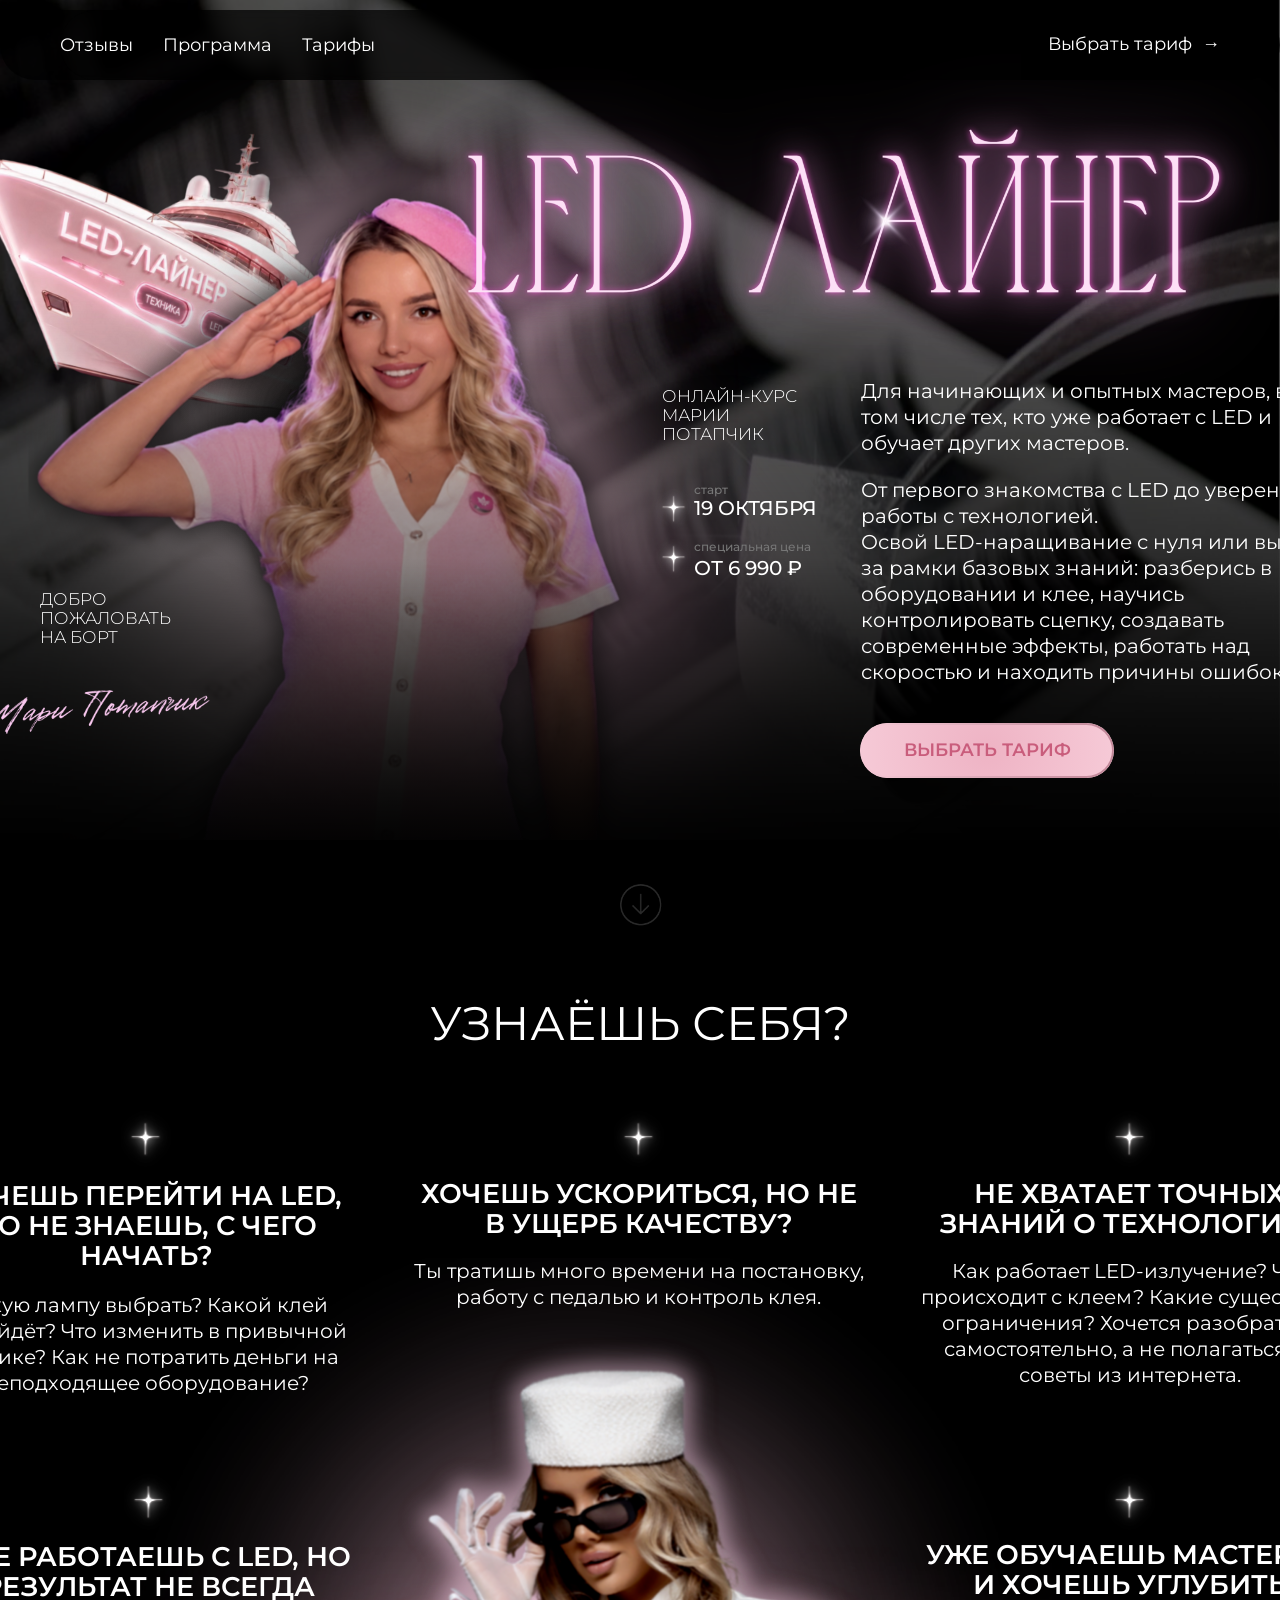
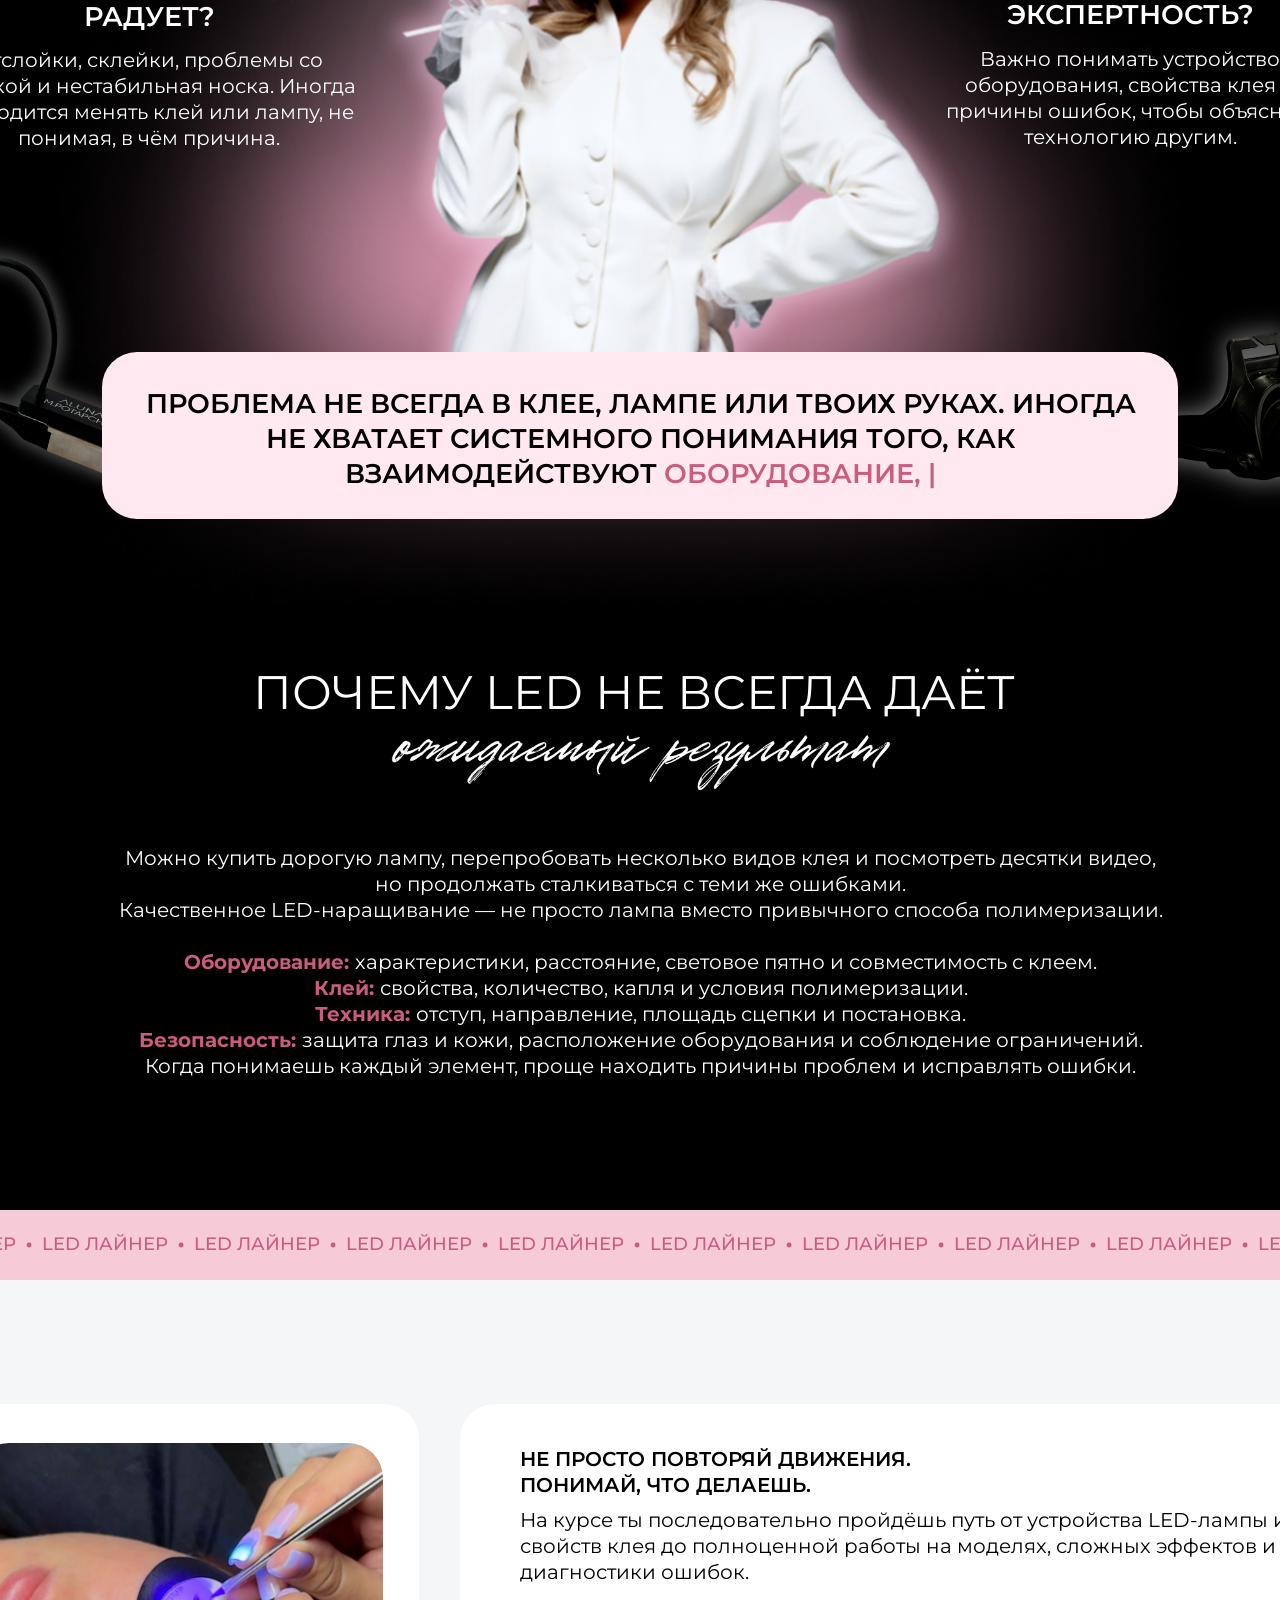
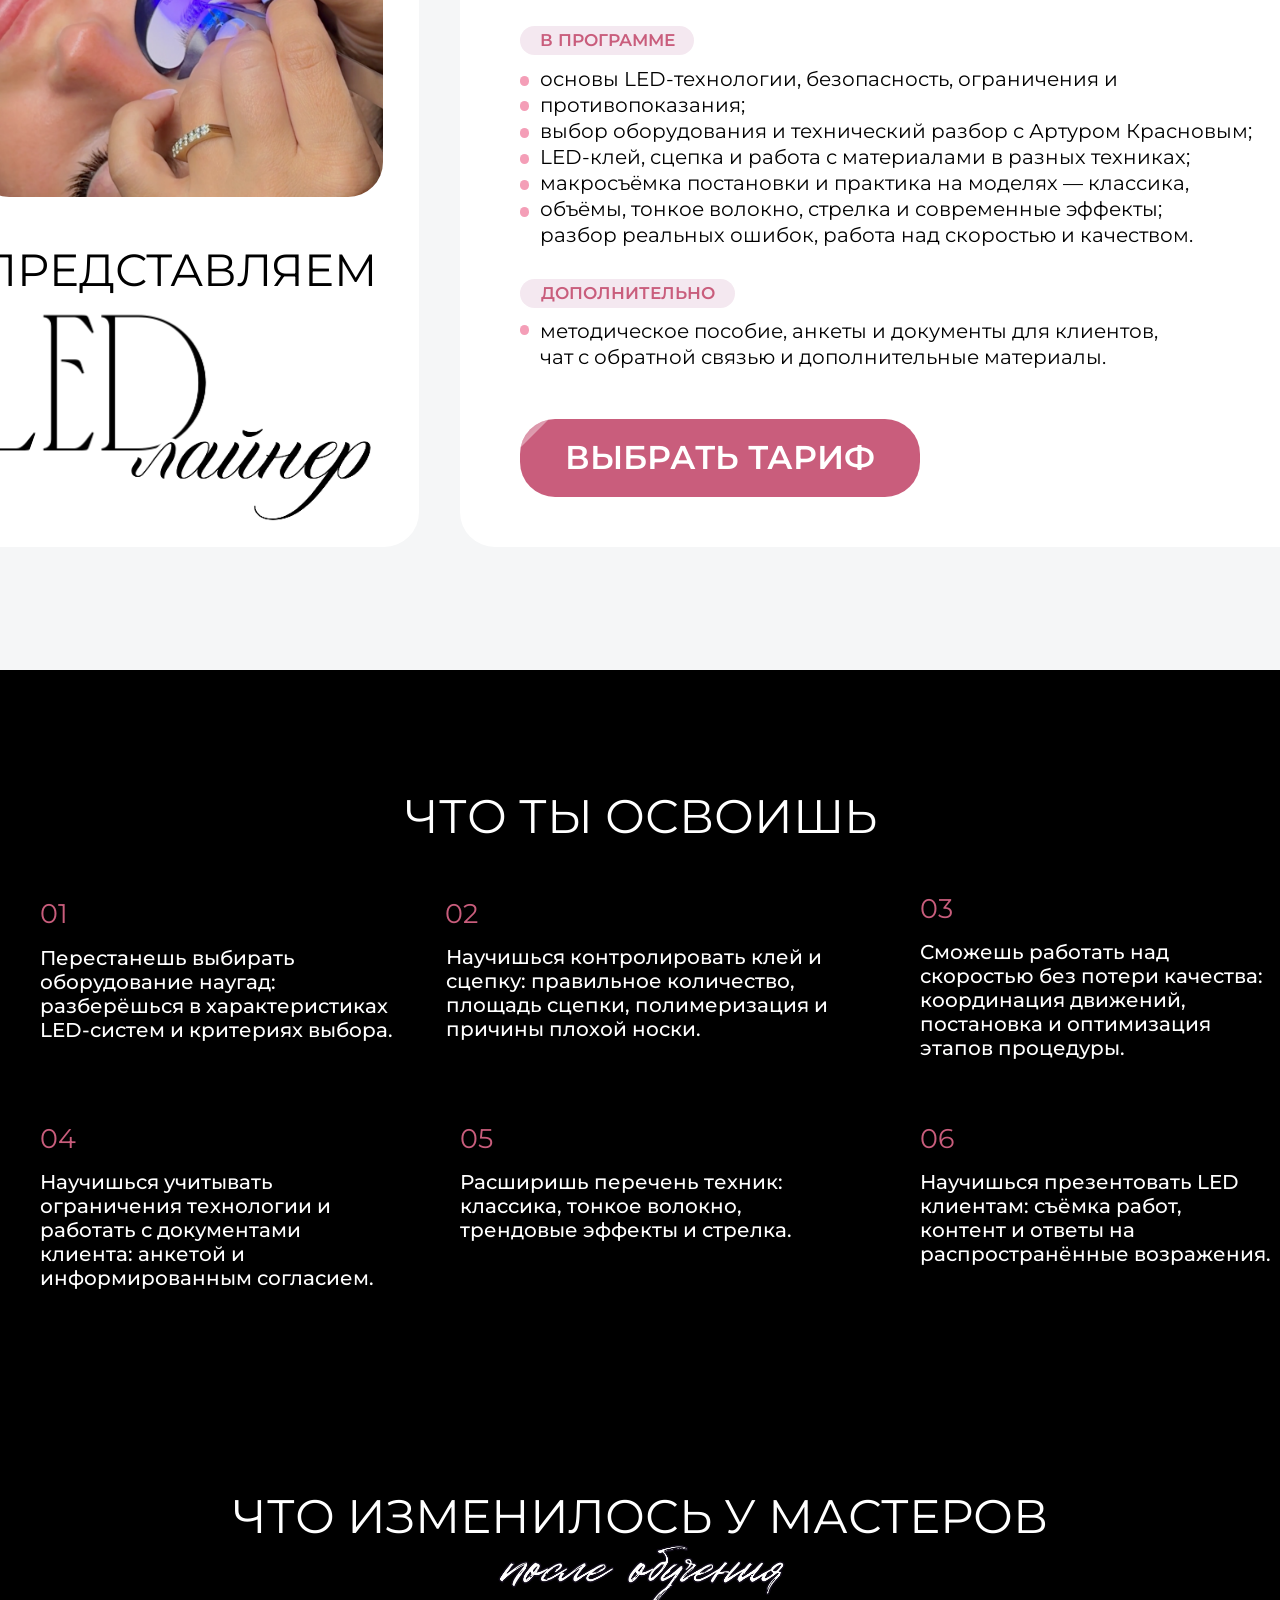
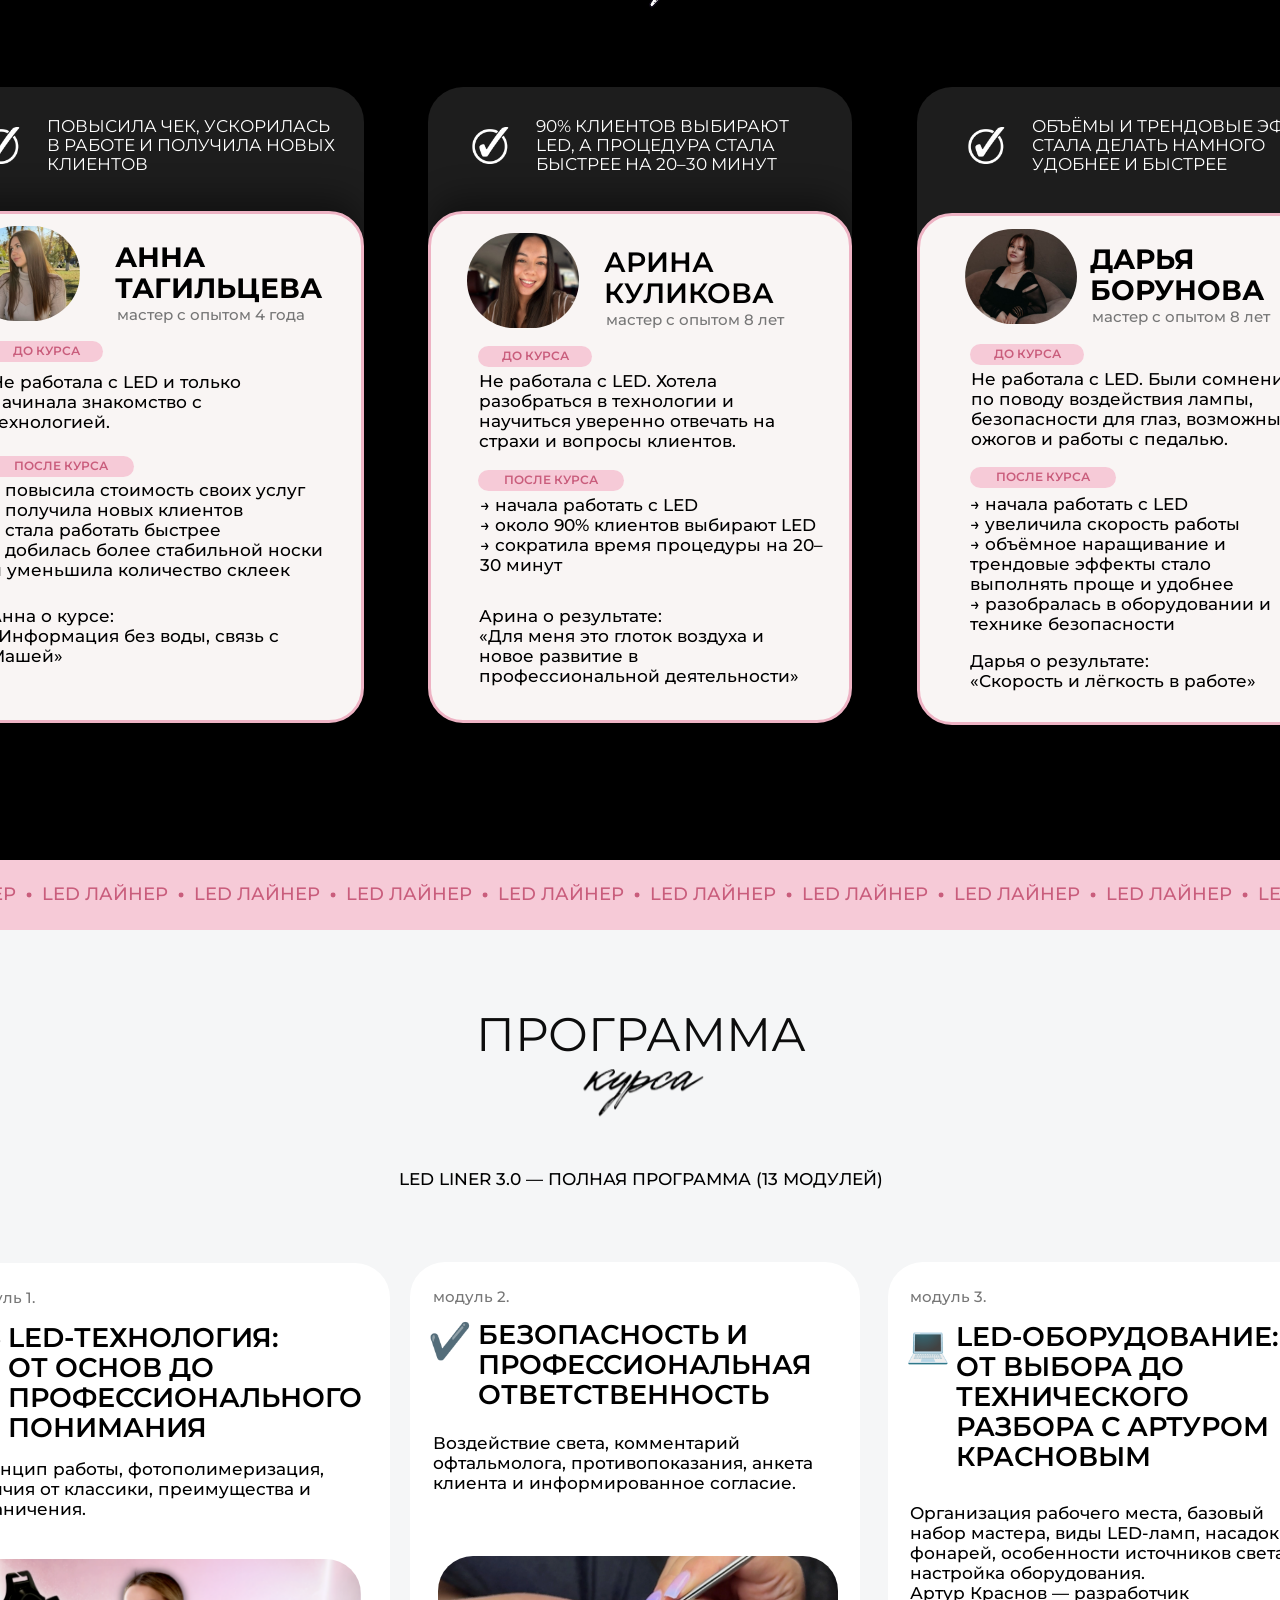
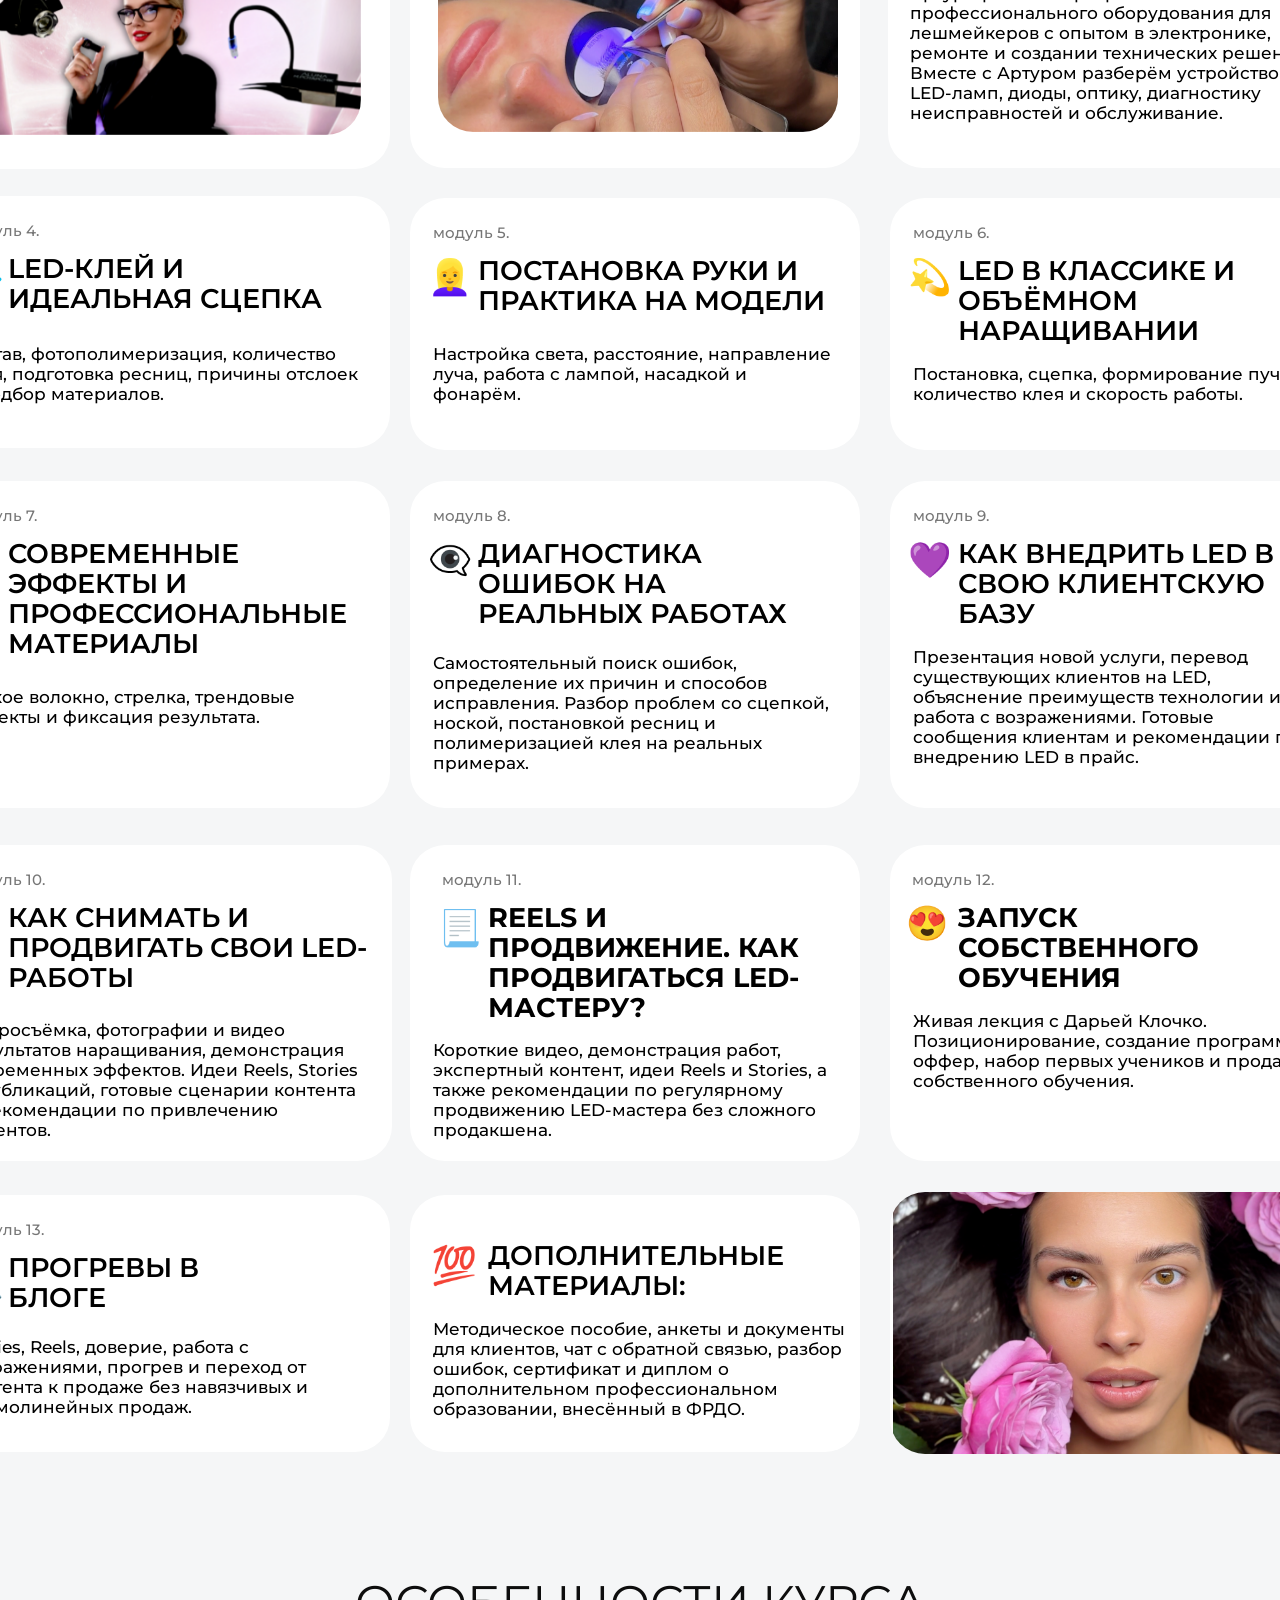
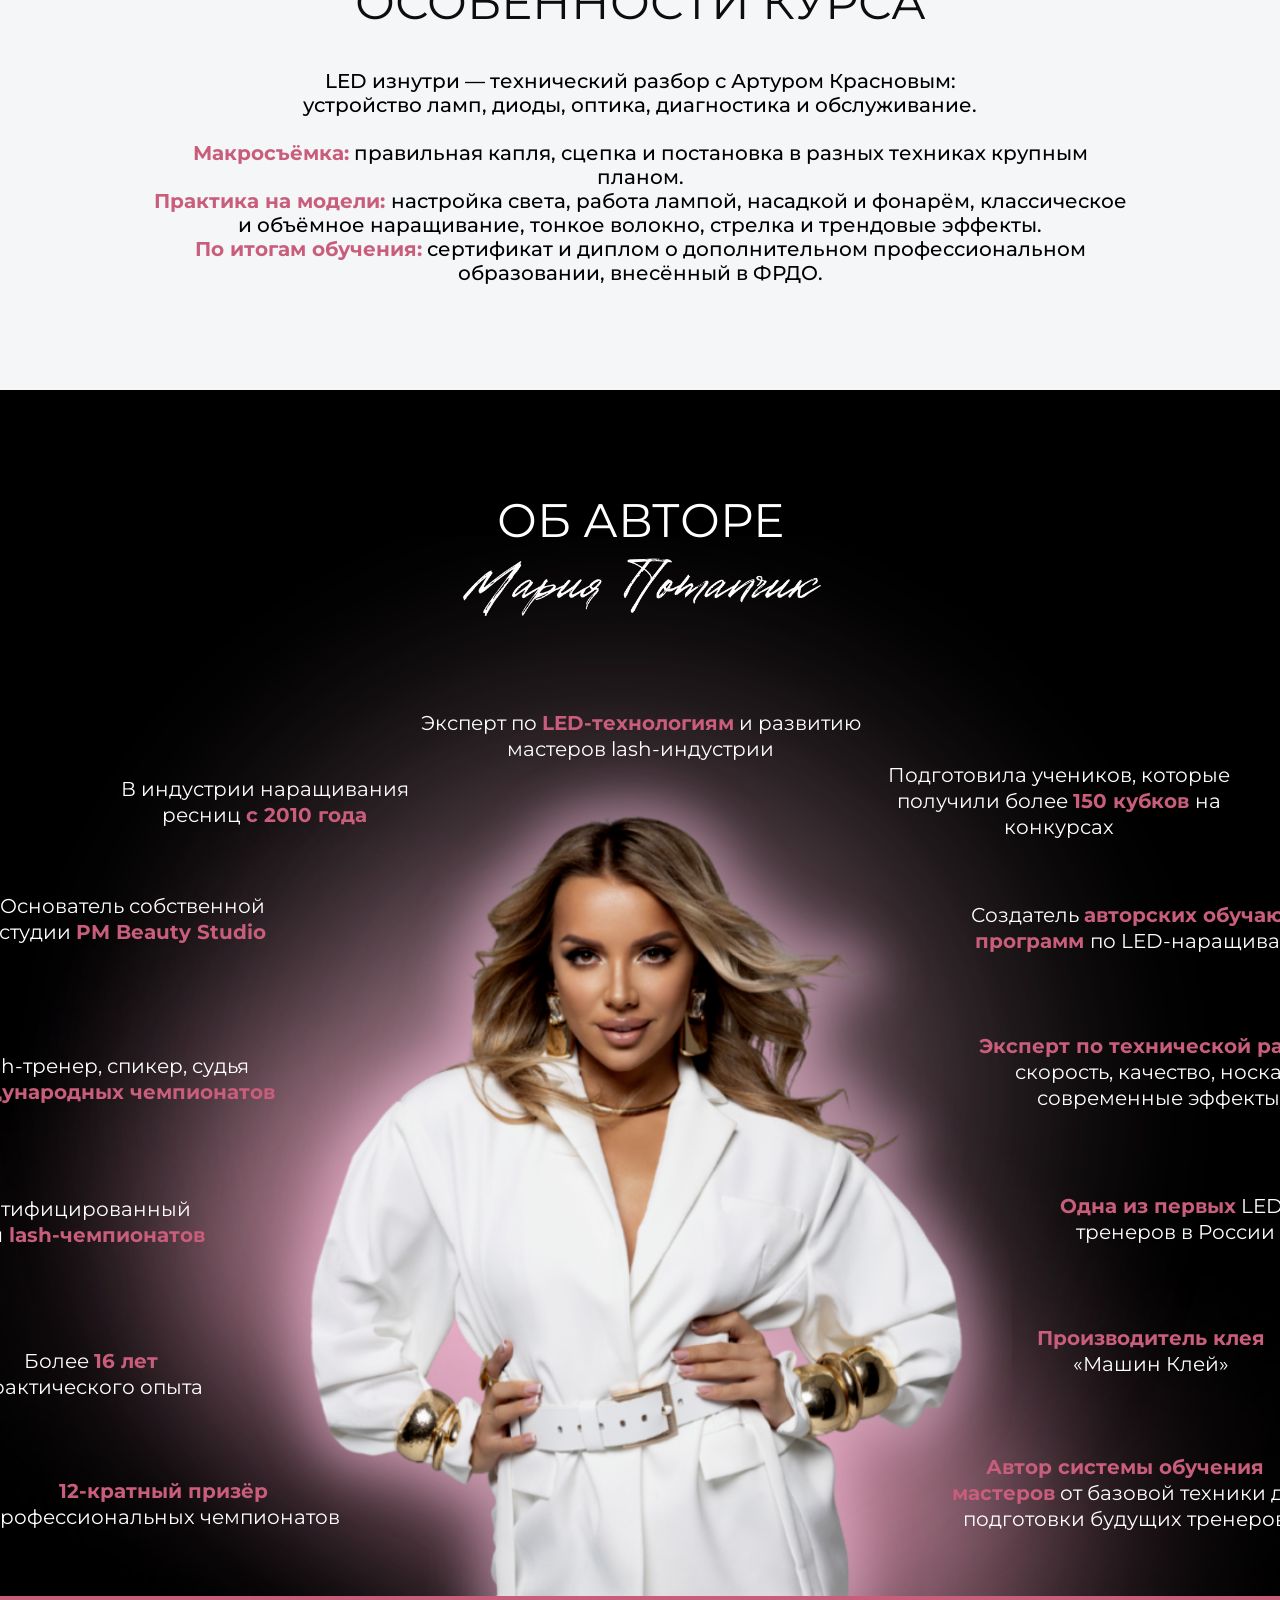
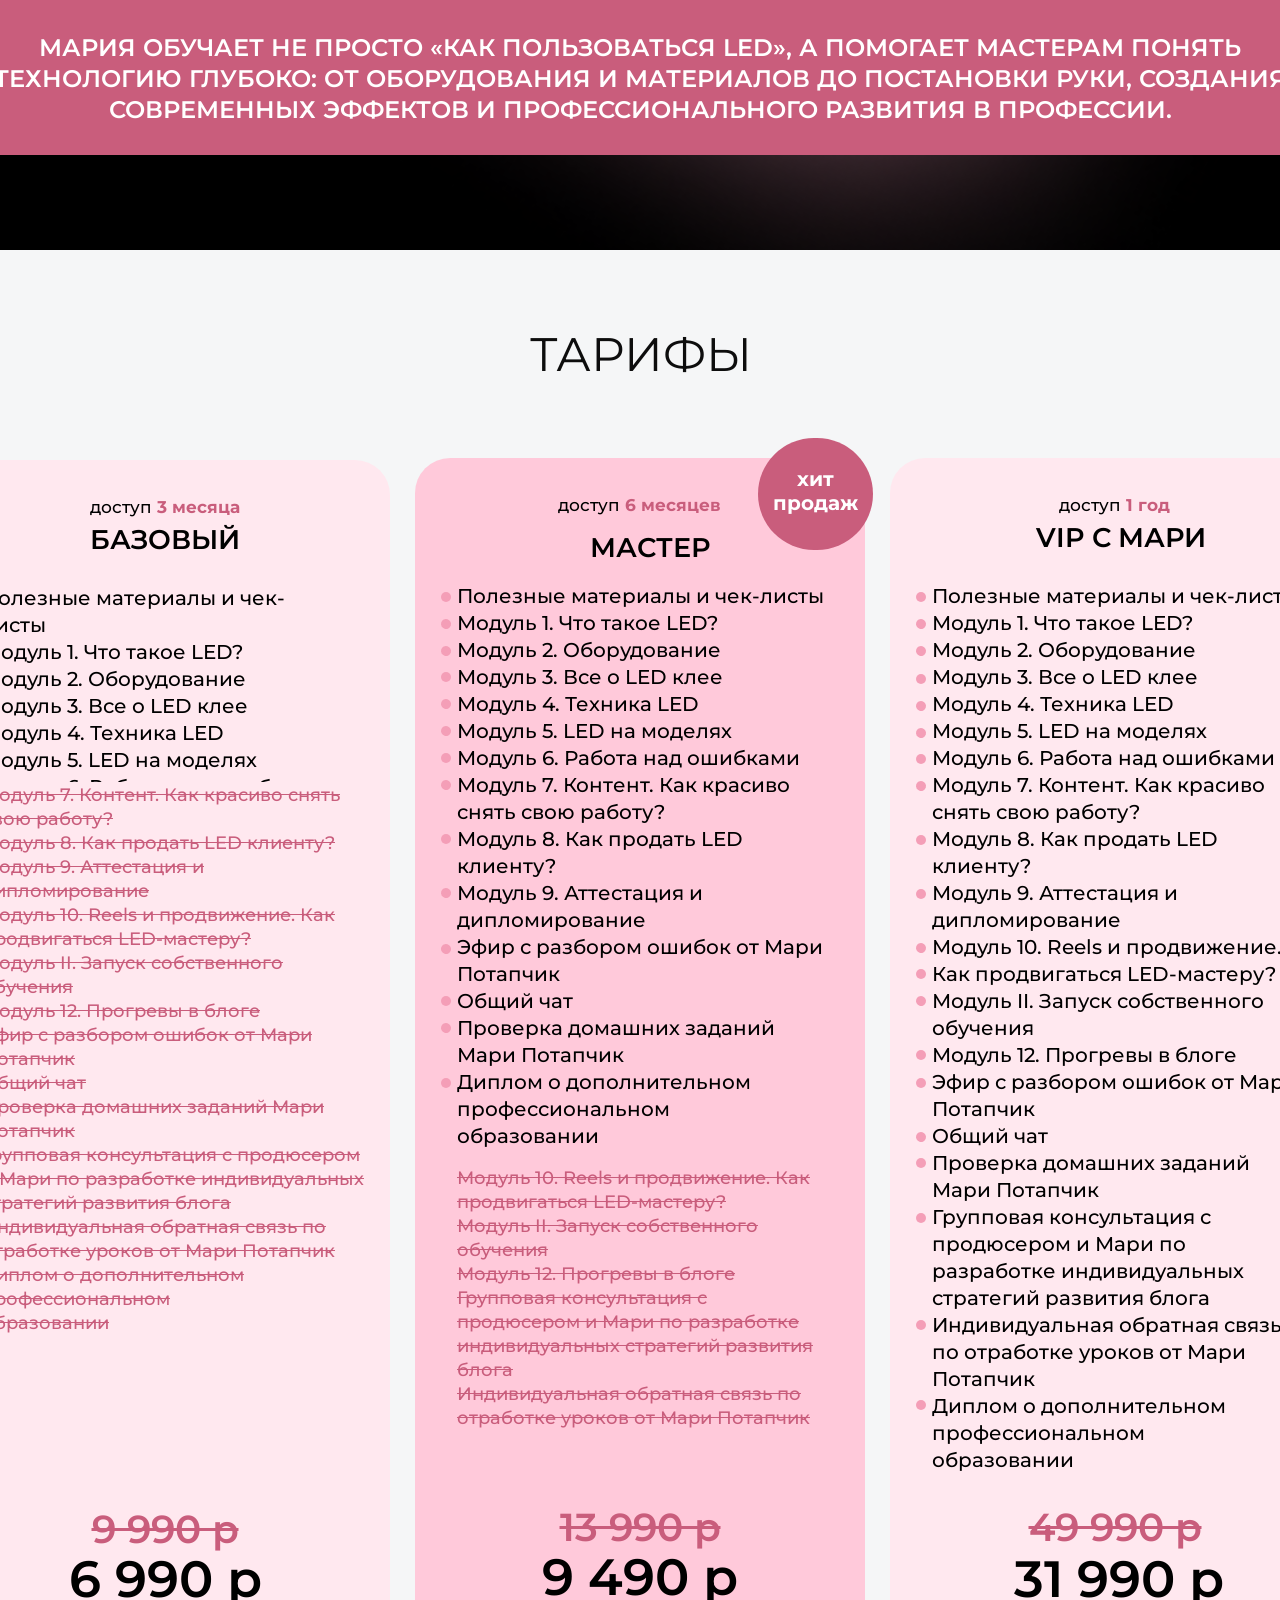
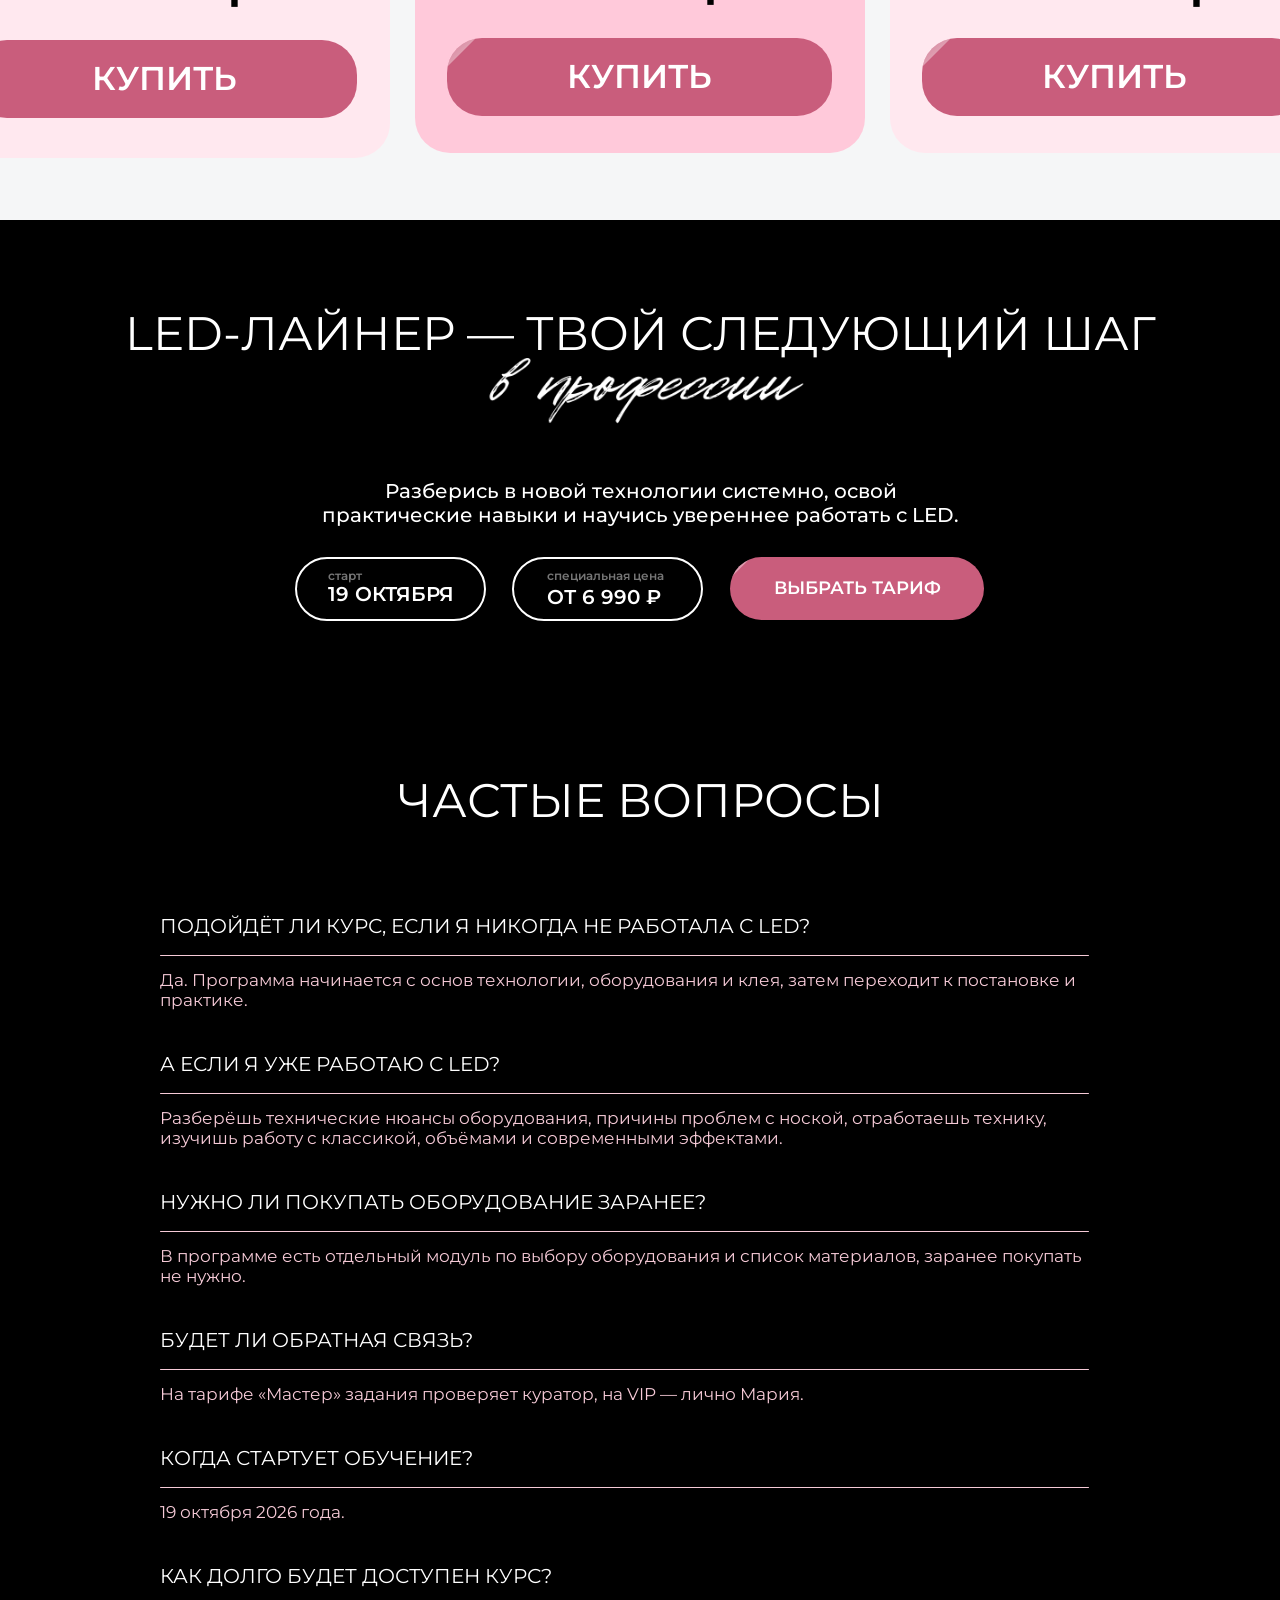
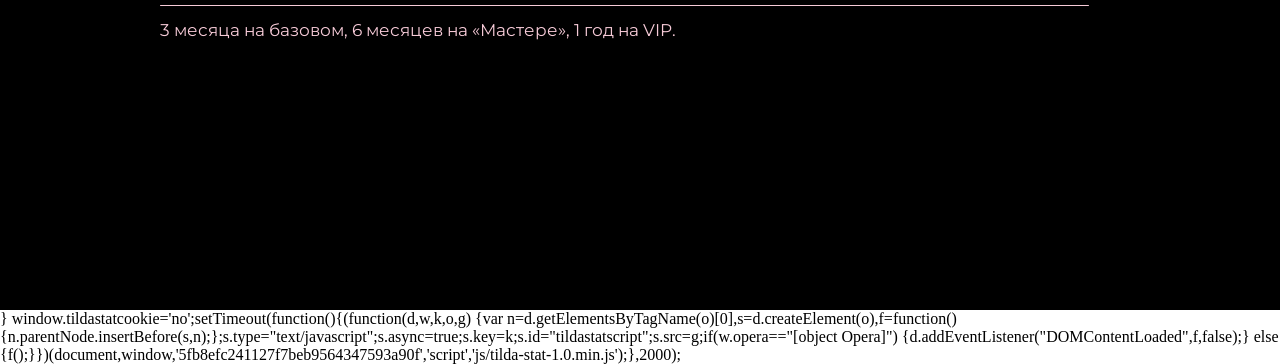
==== commit b50437f3: "Update and rename page272934609.html to index.html" ====
--- a/index.html
+++ b/index.html
@@ -1,5 +1,5 @@
-<!DOCTYPE html> <html> <head> <meta charset="utf-8" /> <meta http-equiv="Content-Type" content="text/html; charset=utf-8" /> <meta name="viewport" content="width=device-width, initial-scale=1.0" /> <!--metatextblock--> <title>LED LINER</title> <meta property="og:url" content="https://ledliner.tilda.ws" /> <meta property="og:title" content="LED LINER" /> <meta property="og:description" content="" /> <meta property="og:type" content="website" /> <meta property="og:image" content="images/tild3866-6431-4130-b832-653736623732__led__4.png" /> <link rel="canonical" href="https://ledliner.tilda.ws"> <!--/metatextblock--> <meta name="format-detection" content="telephone=no" /> <meta http-equiv="x-dns-prefetch-control" content="on"> <link rel="dns-prefetch" href="https://ws.tildacdn.com">  <!--favicons--> <link rel="shortcut icon" href="images/tild3632-6633-4761-b764-663937613331__led__4.png" type="image/x-icon"/> <!--/favicons--> <!-- Assets --> <script src="https://neo.tildacdn.com/js/tilda-fallback-1.0.min.js" async charset="utf-8"></script> <link rel="stylesheet" href="css/tilda-grid-3.0.min.css" type="text/css" media="all" onerror="this.loaderr='y';"/> <link rel="stylesheet" href="css/tilda-blocks-page272934609.min.css?t=1791901972" type="text/css" media="all" onerror="this.loaderr='y';" /> <link rel="preconnect" href="https://fonts.gstatic.com"> <link href="https://fonts.googleapis.com/css2?family=Playfair+Display:wght@400..900&family=Montserrat:wght@100..900&subset=latin,cyrillic" rel="stylesheet"> <link rel="stylesheet" href="css/tilda-animation-2.0.min.css" type="text/css" media="all" onerror="this.loaderr='y';" /> <link rel="stylesheet" href="css/tilda-menusub-1.1.min.css" type="text/css" media="all" onerror="this.loaderr='y';" /> <link rel="stylesheet" href="css/tilda-menu-widgeticons-1.0.min.css" type="text/css" media="all" onerror="this.loaderr='y';" /> <link rel="stylesheet" href="css/tilda-menu-burger-1.0.min.css" type="text/css" media="all" onerror="this.loaderr='y';" /> <script nomodule src="js/tilda-polyfill-1.0.min.js" charset="utf-8"></script> <script type="text/javascript">function t_onReady(func) {if(document.readyState!='loading') {func();} else {document.addEventListener('DOMContentLoaded',func);}}
-function t_onFuncLoad(funcName,okFunc,time) {if(typeof window[funcName]==='function') {okFunc();} else {setTimeout(function() {t_onFuncLoad(funcName,okFunc,time);},(time||100));}}function t_throttle(fn,threshhold,scope) {return function() {fn.apply(scope||this,arguments);};}function t396_initialScale(t){var e=document.getElementById("rec"+t);if(e){var i=e.querySelector(".t396__artboard");if(i){window.tn_scale_initial_window_width||(window.tn_scale_initial_window_width=document.documentElement.clientWidth);var a=window.tn_scale_initial_window_width,l=[],n,r=i.getAttribute("data-artboard-screens");if(r){r=r.split(",");for(var o=0;o<r.length;o++)l[o]=parseInt(r[o],10)}else l=[320,480,640,960,1200];for(var o=0;o<l.length;o++){var _=l[o];a>=_&&(n=_)}var d="edit"===window.allrecords.getAttribute("data-tilda-mode"),s="center"===t396_scaleInitial__getFieldValue(i,"valign",n,l),c="grid"===t396_scaleInitial__getFieldValue(i,"upscale",n,l),u=t396_scaleInitial__getFieldValue(i,"height_vh",n,l),g=t396_scaleInitial__getFieldValue(i,"height",n,l),w=!!window.opr&&!!window.opr.addons||!!window.opera||-1!==navigator.userAgent.indexOf(" OPR/");if(!d&&s&&!c&&!u&&g&&!w){var f=parseFloat((a/n).toFixed(3)),h=[i,i.querySelector(".t396__carrier"),i.querySelector(".t396__filter")],v=Math.floor(parseInt(g,10)*f)+"px",p;i.style.setProperty("--initial-scale-height",v);for(var o=0;o<h.length;o++)h[o].style.setProperty("height","var(--initial-scale-height)");t396_scaleInitial__getElementsToScale(i,n,l).forEach((function(t){t.style.zoom=f}))}}}}function t396_scaleInitial__getElementsToScale(t,e,i){return t?Array.prototype.slice.call(t.children).filter((function(t){if(!t)return!1;if(!t.classList.contains("t396__elem")&&!t.classList.contains("t396__group"))return!1;if(!t.querySelector(".tn-molecule, .tn-atom"))return!1;var a=!t.getAttribute("data-elem-type")&&t.classList.contains("tn-group"),l=t396_scaleInitial__getFieldValue(t,"container",e,i);return!l&&a&&(l="grid"),"grid"===l})):[]}function t396_scaleInitial__getFieldValue(t,e,i,a){if(!t)return null;var l=a[a.length-1],n=t.getAttribute(t396_scaleInitial__getFieldAttribute(t,e,i,l));if(null===n)for(var r=0;r<a.length;r++){var o=a[r];if(!(o<=i)&&null!==(n=t.getAttribute(t396_scaleInitial__getFieldAttribute(t,e,o,l))))break}return n}function t396_scaleInitial__getFieldAttribute(t,e,i,a){var l=["widthmode","heightmode","flex"],n=t.classList.contains("t396__artboard"),r=!n&&t.classList.contains("tn-group"),o="data-field-";n&&(o="data-artboard-"),r&&(o="data-group-");var _="-value",d;return(n||r&&-1!==l.indexOf(e))&&(_=""),o+e+(i===a?"":"-res-"+i)+_}window.TN_SCALE_INITIAL_VER="1.0",window.tn_scale_initial_window_width=null;</script> <script src="js/tilda-scripts-3.0.min.js" charset="utf-8" defer onerror="this.loaderr='y';"></script> <script src="js/tilda-blocks-page272934609.min.js?t=1791901972" charset="utf-8" async onerror="this.loaderr='y';"></script> <script src="js/lazyload-1.3.min.export.js" charset="utf-8" async onerror="this.loaderr='y';"></script> <script src="js/tilda-animation-2.0.min.js" charset="utf-8" async onerror="this.loaderr='y';"></script> <script src="js/tilda-menusub-1.1.min.js" charset="utf-8" async onerror="this.loaderr='y';"></script> <script src="js/tilda-menu-1.1.min.js" charset="utf-8" async onerror="this.loaderr='y';"></script> <script src="js/tilda-menu-widgeticons-1.0.min.js" charset="utf-8" async onerror="this.loaderr='y';"></script> <script src="js/tilda-menu-burger-1.0.min.js" charset="utf-8" async onerror="this.loaderr='y';"></script> <script src="js/tilda-zero-1.2.min.js" charset="utf-8" async onerror="this.loaderr='y';"></script> <script src="js/tilda-t635-typed-1.0.min.js" charset="utf-8" async onerror="this.loaderr='y';"></script> <script src="js/tilda-animation-ext-1.0.min.js" charset="utf-8" async onerror="this.loaderr='y';"></script> <script src="js/tilda-animation-sbs-1.0.min.js" charset="utf-8" async onerror="this.loaderr='y';"></script> <script src="js/tilda-zero-scale-1.0.min.js" charset="utf-8" async onerror="this.loaderr='y';"></script> <script src="js/tilda-events-1.0.min.js" charset="utf-8" async onerror="this.loaderr='y';"></script> <script type="text/javascript">window.dataLayer=window.dataLayer||[];</script> <script type="text/javascript">(function() {var ttt='cebo';var tt='oog';var re=new RegExp("bot|g" + tt + "le|yandex|baidu|bing|msn|duckduckbot|teoma|slurp|crawler|spider|robot|crawling|fa" + ttt + "ok","i");if((re.test(navigator.userAgent))===false&&typeof(sessionStorage)!='undefined'&&sessionStorage.getItem('visited')!=='y'&&document.visibilityState){var style=document.createElement('style');style.type='text/css';style.innerHTML='@media screen and (min-width: 980px) {.t-records {opacity: 0;}.t-records_animated {-webkit-transition: opacity ease-in-out .2s;-moz-transition: opacity ease-in-out .2s;-o-transition: opacity ease-in-out .2s;transition: opacity ease-in-out .2s;}.t-records.t-records_visible {opacity: 1;}}';document.getElementsByTagName('head')[0].appendChild(style);function t_setvisRecs(){var alr=document.querySelectorAll('.t-records');Array.prototype.forEach.call(alr,function(el) {el.classList.add("t-records_animated");});setTimeout(function() {Array.prototype.forEach.call(alr,function(el) {el.classList.add("t-records_visible");});sessionStorage.setItem("visited","y");},400);}
+<!DOCTYPE html> <html> <head> <meta charset="utf-8" /> <meta http-equiv="Content-Type" content="text/html; charset=utf-8" /> <meta name="viewport" content="width=device-width, initial-scale=1.0" /> <!--metatextblock--> <title>LED LINER</title> <meta property="og:url" content="https://ledliner.tilda.ws" /> <meta property="og:title" content="LED LINER" /> <meta property="og:description" content="" /> <meta property="og:type" content="website" /> <meta property="og:image" content="images/tild3866-6431-4130-b832-653736623732__led__4.png" /> <link rel="canonical" href="https://ledliner.tilda.ws"> <!--/metatextblock--> <meta name="format-detection" content="telephone=no" /> <meta http-equiv="x-dns-prefetch-control" content="on"> <link rel="dns-prefetch" href="https://ws.tildacdn.com">  <!--favicons--> <link rel="shortcut icon" href="images/tild3632-6633-4761-b764-663937613331__led__4.png" type="image/x-icon"/> <!--/favicons--> <!-- Assets --> <script src="https://neo.tildacdn.com/js/tilda-fallback-1.0.min.js" async charset="utf-8"></script> <link rel="stylesheet" href="css/tilda-grid-3.0.min.css" type="text/css" media="all" onerror="this.loaderr='y';"/> <link rel="stylesheet" href="css/tilda-blocks-page272934609.min.css?t=1791966475" type="text/css" media="all" onerror="this.loaderr='y';" /> <link rel="preconnect" href="https://fonts.gstatic.com"> <link href="https://fonts.googleapis.com/css2?family=Playfair+Display:wght@400..900&family=Montserrat:wght@100..900&subset=latin,cyrillic" rel="stylesheet"> <link rel="stylesheet" href="css/tilda-animation-2.0.min.css" type="text/css" media="all" onerror="this.loaderr='y';" /> <link rel="stylesheet" href="css/tilda-menusub-1.1.min.css" type="text/css" media="all" onerror="this.loaderr='y';" /> <link rel="stylesheet" href="css/tilda-menu-widgeticons-1.0.min.css" type="text/css" media="all" onerror="this.loaderr='y';" /> <link rel="stylesheet" href="css/tilda-menu-burger-1.0.min.css" type="text/css" media="all" onerror="this.loaderr='y';" /> <script nomodule src="js/tilda-polyfill-1.0.min.js" charset="utf-8"></script> <script type="text/javascript">function t_onReady(func) {if(document.readyState!='loading') {func();} else {document.addEventListener('DOMContentLoaded',func);}}
+function t_onFuncLoad(funcName,okFunc,time) {if(typeof window[funcName]==='function') {okFunc();} else {setTimeout(function() {t_onFuncLoad(funcName,okFunc,time);},(time||100));}}function t_throttle(fn,threshhold,scope) {return function() {fn.apply(scope||this,arguments);};}function t396_initialScale(t){var e=document.getElementById("rec"+t);if(e){var i=e.querySelector(".t396__artboard");if(i){window.tn_scale_initial_window_width||(window.tn_scale_initial_window_width=document.documentElement.clientWidth);var a=window.tn_scale_initial_window_width,l=[],n,r=i.getAttribute("data-artboard-screens");if(r){r=r.split(",");for(var o=0;o<r.length;o++)l[o]=parseInt(r[o],10)}else l=[320,480,640,960,1200];for(var o=0;o<l.length;o++){var _=l[o];a>=_&&(n=_)}var d="edit"===window.allrecords.getAttribute("data-tilda-mode"),s="center"===t396_scaleInitial__getFieldValue(i,"valign",n,l),c="grid"===t396_scaleInitial__getFieldValue(i,"upscale",n,l),u=t396_scaleInitial__getFieldValue(i,"height_vh",n,l),g=t396_scaleInitial__getFieldValue(i,"height",n,l),w=!!window.opr&&!!window.opr.addons||!!window.opera||-1!==navigator.userAgent.indexOf(" OPR/");if(!d&&s&&!c&&!u&&g&&!w){var f=parseFloat((a/n).toFixed(3)),h=[i,i.querySelector(".t396__carrier"),i.querySelector(".t396__filter")],v=Math.floor(parseInt(g,10)*f)+"px",p;i.style.setProperty("--initial-scale-height",v);for(var o=0;o<h.length;o++)h[o].style.setProperty("height","var(--initial-scale-height)");t396_scaleInitial__getElementsToScale(i,n,l).forEach((function(t){t.style.zoom=f}))}}}}function t396_scaleInitial__getElementsToScale(t,e,i){return t?Array.prototype.slice.call(t.children).filter((function(t){if(!t)return!1;if(!t.classList.contains("t396__elem")&&!t.classList.contains("t396__group"))return!1;if(!t.querySelector(".tn-molecule, .tn-atom"))return!1;var a=!t.getAttribute("data-elem-type")&&t.classList.contains("tn-group"),l=t396_scaleInitial__getFieldValue(t,"container",e,i);return!l&&a&&(l="grid"),"grid"===l})):[]}function t396_scaleInitial__getFieldValue(t,e,i,a){if(!t)return null;var l=a[a.length-1],n=t.getAttribute(t396_scaleInitial__getFieldAttribute(t,e,i,l));if(null===n)for(var r=0;r<a.length;r++){var o=a[r];if(!(o<=i)&&null!==(n=t.getAttribute(t396_scaleInitial__getFieldAttribute(t,e,o,l))))break}return n}function t396_scaleInitial__getFieldAttribute(t,e,i,a){var l=["widthmode","heightmode","flex"],n=t.classList.contains("t396__artboard"),r=!n&&t.classList.contains("tn-group"),o="data-field-";n&&(o="data-artboard-"),r&&(o="data-group-");var _="-value",d;return(n||r&&-1!==l.indexOf(e))&&(_=""),o+e+(i===a?"":"-res-"+i)+_}window.TN_SCALE_INITIAL_VER="1.0",window.tn_scale_initial_window_width=null;</script> <script src="js/tilda-scripts-3.0.min.js" charset="utf-8" defer onerror="this.loaderr='y';"></script> <script src="js/tilda-blocks-page272934609.min.js?t=1791966475" charset="utf-8" async onerror="this.loaderr='y';"></script> <script src="js/lazyload-1.3.min.export.js" charset="utf-8" async onerror="this.loaderr='y';"></script> <script src="js/tilda-animation-2.0.min.js" charset="utf-8" async onerror="this.loaderr='y';"></script> <script src="js/tilda-menusub-1.1.min.js" charset="utf-8" async onerror="this.loaderr='y';"></script> <script src="js/tilda-menu-1.1.min.js" charset="utf-8" async onerror="this.loaderr='y';"></script> <script src="js/tilda-menu-widgeticons-1.0.min.js" charset="utf-8" async onerror="this.loaderr='y';"></script> <script src="js/tilda-menu-burger-1.0.min.js" charset="utf-8" async onerror="this.loaderr='y';"></script> <script src="js/tilda-zero-1.2.min.js" charset="utf-8" async onerror="this.loaderr='y';"></script> <script src="js/tilda-t635-typed-1.0.min.js" charset="utf-8" async onerror="this.loaderr='y';"></script> <script src="js/tilda-animation-ext-1.0.min.js" charset="utf-8" async onerror="this.loaderr='y';"></script> <script src="js/tilda-animation-sbs-1.0.min.js" charset="utf-8" async onerror="this.loaderr='y';"></script> <script src="js/tilda-zero-scale-1.0.min.js" charset="utf-8" async onerror="this.loaderr='y';"></script> <script src="js/tilda-events-1.0.min.js" charset="utf-8" async onerror="this.loaderr='y';"></script> <script type="text/javascript">window.dataLayer=window.dataLayer||[];</script> <script type="text/javascript">(function() {var ttt='cebo';var tt='oog';var re=new RegExp("bot|g" + tt + "le|yandex|baidu|bing|msn|duckduckbot|teoma|slurp|crawler|spider|robot|crawling|fa" + ttt + "ok","i");if((re.test(navigator.userAgent))===false&&typeof(sessionStorage)!='undefined'&&sessionStorage.getItem('visited')!=='y'&&document.visibilityState){var style=document.createElement('style');style.type='text/css';style.innerHTML='@media screen and (min-width: 980px) {.t-records {opacity: 0;}.t-records_animated {-webkit-transition: opacity ease-in-out .2s;-moz-transition: opacity ease-in-out .2s;-o-transition: opacity ease-in-out .2s;transition: opacity ease-in-out .2s;}.t-records.t-records_visible {opacity: 1;}}';document.getElementsByTagName('head')[0].appendChild(style);function t_setvisRecs(){var alr=document.querySelectorAll('.t-records');Array.prototype.forEach.call(alr,function(el) {el.classList.add("t-records_animated");});setTimeout(function() {Array.prototype.forEach.call(alr,function(el) {el.classList.add("t-records_visible");});sessionStorage.setItem("visited","y");},400);}
 document.addEventListener('DOMContentLoaded',t_setvisRecs);}})();</script></head> <body class="t-body" style="margin:0;"> <!--allrecords--> <div id="allrecords" data-tilda-export="yes" class="t-records" data-hook="blocks-collection-content-node" data-tilda-project-id="8695583" data-tilda-page-id="272934609" data-tilda-formskey="0ecc1693ce9a7dd055fd8973e8695583" data-tilda-cookie="no" data-tilda-lazy="yes" data-tilda-root-zone="com" data-tilda-project-country="RU"> <div id="rec4333846801" class="r t-rec" style=" " data-record-type="1272"> <!-- T1272 --> <div id="nav4333846801marker"></div> <div class="t1272" data-menu="yes" data-full-submenu-mob="y" data-menu-widgeticons-hide="yes"> <div class="t-menu-base__mobile-menu tmenu-mobile tmenu-mobile_positionfixed"> <div class="tmenu-mobile__container tmenu-mobile__container_right tmenu-mobile__container_logoleft tmenu-mobile__container_withoutlogo"> <button type="button"
 aria-expanded="false"
 aria-label="Навигационное меню"
@@ -123,19 +123,16 @@
 alt='' imgfield='tn_img_1790698606902000009'
 /> </div> </div> </div> </div> <script>t_onReady(function() {t_onFuncLoad('t396_init',function() {t396_init('4488412901');});});</script> <style>#rec4488412901 [data-animate-btn-effect] .tn-atom{position:relative;overflow:hidden;isolation:isolate;}#rec4488412901 [data-animate-btn-effect="st1"] .t-btn_wrap-effects{position:absolute;top:0;left:0;width:100%;height:100%;-webkit-transform:translateX(-85px);-ms-transform:translateX(-85px);transform:translateX(-85px);-webkit-animation-name:flash;animation-name:flash;-webkit-animation-duration:3s;animation-duration:3s;-webkit-animation-timing-function:linear;animation-timing-function:linear;-webkit-animation-iteration-count:infinite;animation-iteration-count:infinite;}#rec4488412901 [data-animate-btn-effect="st1"] .t-btn_wrap-effects_md{-webkit-animation-name:flash-md;animation-name:flash-md;}#rec4488412901 [data-animate-btn-effect="st1"] .t-btn_wrap-effects_lg{-webkit-animation-name:flash-lg;animation-name:flash-lg;}#rec4488412901 [data-animate-btn-effect="st1"] .t-btn_effects{background:-webkit-gradient(linear,left top,right top,from(rgba(255,255,255,.1)),to(rgba(255,255,255,.4)));background:-webkit-linear-gradient(left,rgba(255,255,255,.1),rgba(255,255,255,.4));background:-o-linear-gradient(left,rgba(255,255,255,.1),rgba(255,255,255,.4));background:linear-gradient(90deg,rgba(255,255,255,.1),rgba(255,255,255,.4));width:45px;height:100%;position:absolute;top:0;left:30px;-webkit-transform:skewX(-45deg);-ms-transform:skewX(-45deg);transform:skewX(-45deg);}@-webkit-keyframes flash{20%{-webkit-transform:translateX(100%);transform:translateX(100%);}100%{-webkit-transform:translateX(100%);transform:translateX(100%);}}@keyframes flash{20%{-webkit-transform:translateX(100%);transform:translateX(100%);}100%{-webkit-transform:translateX(100%);transform:translateX(100%);}}@-webkit-keyframes flash-md{30%{-webkit-transform:translateX(100%);transform:translateX(100%);}100%{-webkit-transform:translateX(100%);transform:translateX(100%);}}@keyframes flash-md{30%{-webkit-transform:translateX(100%);transform:translateX(100%);}100%{-webkit-transform:translateX(100%);transform:translateX(100%);}}@-webkit-keyframes flash-lg{40%{-webkit-transform:translateX(100%);transform:translateX(100%);}100%{-webkit-transform:translateX(100%);transform:translateX(100%);}}@keyframes flash-lg{40%{-webkit-transform:translateX(100%);transform:translateX(100%);}100%{-webkit-transform:translateX(100%);transform:translateX(100%);}}</style> <script>t_onReady(function() {var rec=document.getElementById('rec4488412901');if(!rec) return;var buttons=rec.querySelectorAll('[data-animate-btn-effect] .tn-atom');Array.prototype.forEach.call(buttons,function(button) {var buttonEffect=button.querySelector('.t-btn_wrap-effects');if(!buttonEffect) {button.insertAdjacentHTML('beforeend','<div class="t-btn_wrap-effects"><div class="t-btn_effects"></div></div>');buttonEffect=button.querySelector('.t-btn_wrap-effects');};if(button.offsetWidth>230) {buttonEffect.classList.add('t-btn_wrap-effects_md');};if(button.offsetWidth>750) {buttonEffect.classList.remove('t-btn_wrap-effects_md');buttonEffect.classList.add('t-btn_wrap-effects_lg');}});});</script> <!-- /T396 --> </div> <div id="rec4494783201" class="r t-rec" style=" " data-animationappear="off" data-record-type="1003"> <!-- cover --> <div class="t1003" data-display-changed="true" style="min-height: 70px;"> <div class="t1003__outer"> <div class="t1003__wrapper" style="opacity:1;" data-marquee-speed="2" data-auto-correct-mobile-width="false"> <div class="t1003__content-wrapper" style="background-color: #f6cad7;height: 70px;" data-auto-correct-mobile-width="false"> <div class="t1003__content" data-auto-correct-mobile-width="false"> <div class="t1003__item" data-auto-correct-mobile-width="false"> <div class="t-text t-text_md t1003__item-txt">
 LED ЛАЙНЕР 
-</div> <svg role="presentation" width="6" height="6" viewBox="0 0 10 8" fill="none" xmlns="http://www.w3.org/2000/svg"><ellipse cx="5.11351" cy="4" rx="4.16918" ry="4" fill="#c95d7c"/></svg> </div> </div> </div> </div> </div> </div> <style></style> <script>t_onReady(function() {t_onFuncLoad('t1003_init',function() {t1003_init('4494783201','');});});</script> <style>#rec4494783201 .t1003__item-txt{font-size:18px;color:#c95d7c;font-family:var(--t-text-font,Arial);font-weight:500;}</style> </div> <div id="rec4335984101" class="r t-rec uc-2" style=" " data-animationappear="off" data-record-type="396"> <!-- T396 --> <style>#rec4335984101 .t396__artboard{height:2230px;background-color:#f5f6f7;}#rec4335984101 .t396__filter{height:2230px;background-color:rgba(0,0,0,0);}#rec4335984101 .t396__carrier{height:2230px;background-position:center center;background-attachment:fixed;transform:translate3d(0,0,0);-moz-transform:unset;background-size:cover;background-repeat:no-repeat;}@media screen and (min-width:1199px){#rec4335984101 .t396__carrier-wrapper{position:absolute;width:100%;height:100%;top:0;left:0;-webkit-clip-path:inset(0 0 0 0);clip-path:inset(0 0 0 0);}#rec4335984101 .t396__carrier{position:fixed;display:block;width:100%;height:100% !important;top:0;left:0;background-size:cover;background-position:center center;transform:translateZ(0);will-change:transform;pointer-events:none;}}@media screen and (max-width:1199px){#rec4335984101 .t396__carrier-wrapper{position:absolute;width:100%;height:100%;top:0;left:0;-webkit-clip-path:inset(0 0 0 0);clip-path:inset(0 0 0 0);}}@media screen and (max-width:1199px){#rec4335984101 .t396__artboard,#rec4335984101 .t396__filter,#rec4335984101 .t396__carrier{}#rec4335984101 .t396__filter{}#rec4335984101 .t396__carrier{background-attachment:scroll;}}@media screen and (max-width:959px){#rec4335984101 .t396__artboard,#rec4335984101 .t396__filter,#rec4335984101 .t396__carrier{}#rec4335984101 .t396__filter{}#rec4335984101 .t396__carrier{background-attachment:scroll;}}@media screen and (max-width:639px){#rec4335984101 .t396__artboard,#rec4335984101 .t396__filter,#rec4335984101 .t396__carrier{}#rec4335984101 .t396__filter{}#rec4335984101 .t396__carrier{background-attachment:scroll;}}@media screen and (max-width:479px){#rec4335984101 .t396__artboard,#rec4335984101 .t396__filter,#rec4335984101 .t396__carrier{height:2780px;}#rec4335984101 .t396__filter{}#rec4335984101 .t396__carrier{background-attachment:scroll;}}#rec4335984101 .tn-elem[data-elem-id="1790854028551000035"]{z-index:3;top:333px;left:calc(50% - 600px + -100px);width:450px;height:506px;}#rec4335984101 .tn-elem[data-elem-id="1790854028551000035"] .tn-atom{border-radius:35px 35px 35px 35px;background-color:#ffffff;background-position:center center;--t396-borderwidth:3px 3px 3px 3px;border-width:var(--t396-borderwidth,0);border-style:var(--t396-borderstyle,solid);border-color:var(--t396-bordercolor,transparent);transition:background-color var(--t396-speedhover,0s) ease-in-out,color var(--t396-speedhover,0s) ease-in-out,border-color var(--t396-speedhover,0s) ease-in-out,box-shadow var(--t396-shadowshoverspeed,0.2s) ease-in-out;}@media screen and (max-width:1199px){#rec4335984101 .tn-elem[data-elem-id="1790854028551000035"]{display:table;left:calc(50% - 480px + -100px);}}@media screen and (max-width:959px){#rec4335984101 .tn-elem[data-elem-id="1790854028551000035"]{display:table;left:calc(50% - 320px + -100px);}}@media screen and (max-width:639px){#rec4335984101 .tn-elem[data-elem-id="1790854028551000035"]{display:table;left:calc(50% - 240px + -100px);}}@media screen and (max-width:479px){#rec4335984101 .tn-elem[data-elem-id="1790854028551000035"]{display:table;top:211px;left:calc(50% - 160px + 1px);width:318px;height:199px;border-radius:16px 16px 16px 16px;}#rec4335984101 .tn-elem[data-elem-id="1790854028551000035"] .tn-atom{background-size:cover;border-radius:16px 16px 16px 16px;}}#rec4335984101 .tn-elem[data-elem-id="1790853923594000001"]{z-index:3;top:100px;left:calc(50% - 600px + 496px);width:195px;height:auto;}#rec4335984101 .tn-elem[data-elem-id="1790853923594000001"] .tn-atom{border-radius:0px 0px 0px 0px;background-position:center center;border-width:var(--t396-borderwidth,0);border-style:var(--t396-borderstyle,solid);border-color:var(--t396-bordercolor,transparent);transition:background-color var(--t396-speedhover,0s) ease-in-out,color var(--t396-speedhover,0s) ease-in-out,border-color var(--t396-speedhover,0s) ease-in-out,box-shadow var(--t396-shadowshoverspeed,0.2s) ease-in-out;}#rec4335984101 .tn-elem[data-elem-id="1790853923594000001"] .tn-atom__img{border-radius:0px 0px 0px 0px;object-position:center center;}@media screen and (max-width:1199px){#rec4335984101 .tn-elem[data-elem-id="1790853923594000001"]{display:table;left:calc(50% - 480px + 496px);height:auto;}}@media screen and (max-width:959px){#rec4335984101 .tn-elem[data-elem-id="1790853923594000001"]{display:table;left:calc(50% - 320px + 496px);height:auto;}}@media screen and (max-width:639px){#rec4335984101 .tn-elem[data-elem-id="1790853923594000001"]{display:table;left:calc(50% - 240px + 496px);height:auto;}}@media screen and (max-width:479px){#rec4335984101 .tn-elem[data-elem-id="1790853923594000001"]{display:table;top:36px;left:calc(50% - 160px + 67px);width:174px;height:auto;}}#rec4335984101 .tn-elem[data-elem-id="1790854662766000005"]{z-index:3;top:866px;left:calc(50% - 600px + -100px);width:450px;height:252px;}#rec4335984101 .tn-elem[data-elem-id="1790854662766000005"] .tn-atom{border-radius:35px 35px 35px 35px;background-color:#ffffff;background-position:center center;--t396-borderwidth:3px 3px 3px 3px;border-width:var(--t396-borderwidth,0);border-style:var(--t396-borderstyle,solid);border-color:var(--t396-bordercolor,transparent);transition:background-color var(--t396-speedhover,0s) ease-in-out,color var(--t396-speedhover,0s) ease-in-out,border-color var(--t396-speedhover,0s) ease-in-out,box-shadow var(--t396-shadowshoverspeed,0.2s) ease-in-out;}@media screen and (max-width:1199px){#rec4335984101 .tn-elem[data-elem-id="1790854662766000005"]{display:table;left:calc(50% - 480px + -100px);}}@media screen and (max-width:959px){#rec4335984101 .tn-elem[data-elem-id="1790854662766000005"]{display:table;left:calc(50% - 320px + -100px);}}@media screen and (max-width:639px){#rec4335984101 .tn-elem[data-elem-id="1790854662766000005"]{display:table;left:calc(50% - 240px + -100px);}}@media screen and (max-width:479px){#rec4335984101 .tn-elem[data-elem-id="1790854662766000005"]{display:table;top:992px;left:calc(50% - 160px + 2px);width:318px;height:156px;border-radius:16px 16px 16px 16px;}#rec4335984101 .tn-elem[data-elem-id="1790854662766000005"] .tn-atom{background-size:cover;border-radius:16px 16px 16px 16px;}}#rec4335984101 .tn-elem[data-elem-id="1790854662766000006"]{color:#000000;z-index:3;top:1014px;left:calc(50% - 600px + -79px);width:399px;height:60px;}#rec4335984101 .tn-elem[data-elem-id="1790854662766000006"] .tn-atom{vertical-align:middle;color:#000000;font-size:17px;font-family:var(--t-text-font,Arial);line-height:1.2;font-weight:500;border-radius:0px 0px 0px 0px;padding:0px 0px 0px 0px;background-position:center center;border-width:var(--t396-borderwidth,0);border-style:var(--t396-borderstyle,solid);border-color:var(--t396-bordercolor,transparent);transition:background-color var(--t396-speedhover,0s) ease-in-out,color var(--t396-speedhover,0s) ease-in-out,border-color var(--t396-speedhover,0s) ease-in-out,box-shadow var(--t396-shadowshoverspeed,0.2s) ease-in-out;--t396-shadow-text-opacity:100%;text-shadow:var(--t396-shadow-text-x,0px) var(--t396-shadow-text-y,0px) var(--t396-shadow-text-blur,0px) rgba(var(--t396-shadow-text-color),var(--t396-shadow-text-opacity,100%));}@media screen and (max-width:1199px){#rec4335984101 .tn-elem[data-elem-id="1790854662766000006"]{display:table;left:calc(50% - 480px + -79px);width:px;}#rec4335984101 .tn-elem[data-elem-id="1790854662766000006"] .tn-atom{white-space:normal;background-size:cover;}}@media screen and (max-width:959px){#rec4335984101 .tn-elem[data-elem-id="1790854662766000006"]{display:table;left:calc(50% - 320px + -79px);width:px;}#rec4335984101 .tn-elem[data-elem-id="1790854662766000006"] .tn-atom{white-space:normal;background-size:cover;}}@media screen and (max-width:639px){#rec4335984101 .tn-elem[data-elem-id="1790854662766000006"]{display:table;left:calc(50% - 240px + -79px);width:px;}#rec4335984101 .tn-elem[data-elem-id="1790854662766000006"] .tn-atom{white-space:normal;background-size:cover;}}@media screen and (max-width:479px){#rec4335984101 .tn-elem[data-elem-id="1790854662766000006"]{display:table;top:1076px;left:calc(50% - 160px + 12px);width:300px;height:51px;}#rec4335984101 .tn-elem[data-elem-id="1790854662766000006"] .tn-atom{vertical-align:middle;white-space:normal;font-size:14px;background-size:cover;border-radius:16px 16px 16px 16px;}}#rec4335984101 .tn-elem[data-elem-id="1790854662766000007"]{color:#000000;z-index:3;top:924px;left:calc(50% - 600px + -32px);width:367px;height:90px;}#rec4335984101 .tn-elem[data-elem-id="1790854662766000007"] .tn-atom{vertical-align:middle;color:#000000;font-size:27px;font-family:var(--t-text-font,Arial);line-height:1.1;font-weight:600;text-transform:uppercase;border-radius:0px 0px 0px 0px;padding:0px 0px 0px 0px;background-position:center center;border-width:var(--t396-borderwidth,0);border-style:var(--t396-borderstyle,solid);border-color:var(--t396-bordercolor,transparent);transition:background-color var(--t396-speedhover,0s) ease-in-out,color var(--t396-speedhover,0s) ease-in-out,border-color var(--t396-speedhover,0s) ease-in-out,box-shadow var(--t396-shadowshoverspeed,0.2s) ease-in-out;--t396-shadow-text-opacity:100%;text-shadow:var(--t396-shadow-text-x,0px) var(--t396-shadow-text-y,0px) var(--t396-shadow-text-blur,0px) rgba(var(--t396-shadow-text-color),var(--t396-shadow-text-opacity,100%));}@media screen and (max-width:1199px){#rec4335984101 .tn-elem[data-elem-id="1790854662766000007"]{display:table;left:calc(50% - 480px + -32px);width:px;}#rec4335984101 .tn-elem[data-elem-id="1790854662766000007"] .tn-atom{white-space:normal;background-size:cover;}}@media screen and (max-width:959px){#rec4335984101 .tn-elem[data-elem-id="1790854662766000007"]{display:table;left:calc(50% - 320px + -32px);width:px;}#rec4335984101 .tn-elem[data-elem-id="1790854662766000007"] .tn-atom{white-space:normal;background-size:cover;}}@media screen and (max-width:639px){#rec4335984101 .tn-elem[data-elem-id="1790854662766000007"]{display:table;left:calc(50% - 240px + -32px);width:px;}#rec4335984101 .tn-elem[data-elem-id="1790854662766000007"] .tn-atom{white-space:normal;background-size:cover;}}@media screen and (max-width:479px){#rec4335984101 .tn-elem[data-elem-id="1790854662766000007"]{display:table;top:1028px;left:calc(50% - 160px + 39px);width:194px;height:56px;}#rec4335984101 .tn-elem[data-elem-id="1790854662766000007"] .tn-atom{vertical-align:middle;white-space:normal;font-size:16px;background-size:cover;border-radius:16px 16px 16px 16px;}}#rec4335984101 .tn-elem[data-elem-id="1790854662766000008"]{color:#000000;z-index:3;top:924px;left:calc(50% - 600px + -82px);width:51px;height:48px;}#rec4335984101 .tn-elem[data-elem-id="1790854662766000008"] .tn-atom{vertical-align:middle;color:#000000;font-size:37px;font-family:var(--t-text-font,Arial);line-height:1.1;font-weight:600;text-transform:uppercase;border-radius:0px 0px 0px 0px;padding:0px 0px 0px 0px;background-position:center center;border-width:var(--t396-borderwidth,0);border-style:var(--t396-borderstyle,solid);border-color:var(--t396-bordercolor,transparent);transition:background-color var(--t396-speedhover,0s) ease-in-out,color var(--t396-speedhover,0s) ease-in-out,border-color var(--t396-speedhover,0s) ease-in-out,box-shadow var(--t396-shadowshoverspeed,0.2s) ease-in-out;--t396-shadow-text-opacity:100%;text-shadow:var(--t396-shadow-text-x,0px) var(--t396-shadow-text-y,0px) var(--t396-shadow-text-blur,0px) rgba(var(--t396-shadow-text-color),var(--t396-shadow-text-opacity,100%));}@media screen and (max-width:1199px){#rec4335984101 .tn-elem[data-elem-id="1790854662766000008"]{display:table;left:calc(50% - 480px + -82px);width:px;}#rec4335984101 .tn-elem[data-elem-id="1790854662766000008"] .tn-atom{white-space:normal;background-size:cover;}}@media screen and (max-width:959px){#rec4335984101 .tn-elem[data-elem-id="1790854662766000008"]{display:table;left:calc(50% - 320px + -82px);width:px;}#rec4335984101 .tn-elem[data-elem-id="1790854662766000008"] .tn-atom{white-space:normal;background-size:cover;}}@media screen and (max-width:639px){#rec4335984101 .tn-elem[data-elem-id="1790854662766000008"]{display:table;left:calc(50% - 240px + -82px);width:px;}#rec4335984101 .tn-elem[data-elem-id="1790854662766000008"] .tn-atom{white-space:normal;background-size:cover;}}@media screen and (max-width:479px){#rec4335984101 .tn-elem[data-elem-id="1790854662766000008"]{display:table;top:1028px;left:calc(50% - 160px + 7px);width:36px;height:27px;}#rec4335984101 .tn-elem[data-elem-id="1790854662766000008"] .tn-atom{vertical-align:middle;white-space:normal;font-size:19px;background-size:cover;border-radius:16px 16px 16px 16px;}}#rec4335984101 .tn-elem[data-elem-id="1790854662766000009"]{color:#767676;z-index:3;top:892px;left:calc(50% - 600px + -78px);width:210px;height:17px;}#rec4335984101 .tn-elem[data-elem-id="1790854662766000009"] .tn-atom{vertical-align:middle;color:#767676;font-size:15px;font-family:var(--t-text-font,Arial);line-height:1.15;font-weight:500;text-transform:lowercase;border-radius:0px 0px 0px 0px;padding:0px 0px 0px 0px;background-position:center center;border-width:var(--t396-borderwidth,0);border-style:var(--t396-borderstyle,solid);border-color:var(--t396-bordercolor,transparent);transition:background-color var(--t396-speedhover,0s) ease-in-out,color var(--t396-speedhover,0s) ease-in-out,border-color var(--t396-speedhover,0s) ease-in-out,box-shadow var(--t396-shadowshoverspeed,0.2s) ease-in-out;--t396-shadow-text-opacity:100%;text-shadow:var(--t396-shadow-text-x,0px) var(--t396-shadow-text-y,0px) var(--t396-shadow-text-blur,0px) rgba(var(--t396-shadow-text-color),var(--t396-shadow-text-opacity,100%));}@media screen and (max-width:1199px){#rec4335984101 .tn-elem[data-elem-id="1790854662766000009"]{display:table;left:calc(50% - 480px + -78px);width:px;}#rec4335984101 .tn-elem[data-elem-id="1790854662766000009"] .tn-atom{white-space:normal;background-size:cover;}}@media screen and (max-width:959px){#rec4335984101 .tn-elem[data-elem-id="1790854662766000009"]{display:table;left:calc(50% - 320px + -78px);width:px;}#rec4335984101 .tn-elem[data-elem-id="1790854662766000009"] .tn-atom{white-space:normal;background-size:cover;}}@media screen and (max-width:639px){#rec4335984101 .tn-elem[data-elem-id="1790854662766000009"]{display:table;left:calc(50% - 240px + -78px);width:px;}#rec4335984101 .tn-elem[data-elem-id="1790854662766000009"] .tn-atom{white-space:normal;background-size:cover;}}@media screen and (max-width:479px){#rec4335984101 .tn-elem[data-elem-id="1790854662766000009"]{display:table;top:1009px;left:calc(50% - 160px + 12px);width:149px;height:15px;}#rec4335984101 .tn-elem[data-elem-id="1790854662766000009"] .tn-atom{vertical-align:middle;white-space:normal;font-size:12px;background-size:cover;border-radius:16px 16px 16px 16px;}}#rec4335984101 .tn-elem[data-elem-id="1790855319674000052"]{z-index:3;top:1515px;left:calc(50% - 600px + 380px);width:450px;height:316px;}#rec4335984101 .tn-elem[data-elem-id="1790855319674000052"] .tn-atom{border-radius:35px 35px 35px 35px;background-color:#ffffff;background-position:center center;--t396-borderwidth:3px 3px 3px 3px;border-width:var(--t396-borderwidth,0);border-style:var(--t396-borderstyle,solid);border-color:var(--t396-bordercolor,transparent);transition:background-color var(--t396-speedhover,0s) ease-in-out,color var(--t396-speedhover,0s) ease-in-out,border-color var(--t396-speedhover,0s) ease-in-out,box-shadow var(--t396-shadowshoverspeed,0.2s) ease-in-out;}@media screen and (max-width:1199px){#rec4335984101 .tn-elem[data-elem-id="1790855319674000052"]{display:table;left:calc(50% - 480px + 380px);}}@media screen and (max-width:959px){#rec4335984101 .tn-elem[data-elem-id="1790855319674000052"]{display:table;left:calc(50% - 320px + 380px);}}@media screen and (max-width:639px){#rec4335984101 .tn-elem[data-elem-id="1790855319674000052"]{display:table;left:calc(50% - 240px + 380px);}}@media screen and (max-width:479px){#rec4335984101 .tn-elem[data-elem-id="1790855319674000052"]{display:table;top:2341px;left:calc(50% - 160px + 0px);width:320px;height:108px;border-radius:16px 16px 16px 16px;}#rec4335984101 .tn-elem[data-elem-id="1790855319674000052"] .tn-atom{background-size:cover;border-radius:16px 16px 16px 16px;}}#rec4335984101 .tn-elem[data-elem-id="1790855319674000054"]{color:#000000;z-index:3;top:1573px;left:calc(50% - 600px + 448px);width:367px;height:120px;}#rec4335984101 .tn-elem[data-elem-id="1790855319674000054"] .tn-atom{vertical-align:middle;color:#000000;font-size:27px;font-family:var(--t-text-font,Arial);line-height:1.1;font-weight:600;text-transform:uppercase;border-radius:0px 0px 0px 0px;padding:0px 0px 0px 0px;background-position:center center;border-width:var(--t396-borderwidth,0);border-style:var(--t396-borderstyle,solid);border-color:var(--t396-bordercolor,transparent);transition:background-color var(--t396-speedhover,0s) ease-in-out,color var(--t396-speedhover,0s) ease-in-out,border-color var(--t396-speedhover,0s) ease-in-out,box-shadow var(--t396-shadowshoverspeed,0.2s) ease-in-out;--t396-shadow-text-opacity:100%;text-shadow:var(--t396-shadow-text-x,0px) var(--t396-shadow-text-y,0px) var(--t396-shadow-text-blur,0px) rgba(var(--t396-shadow-text-color),var(--t396-shadow-text-opacity,100%));}@media screen and (max-width:1199px){#rec4335984101 .tn-elem[data-elem-id="1790855319674000054"]{display:table;left:calc(50% - 480px + 448px);width:px;}#rec4335984101 .tn-elem[data-elem-id="1790855319674000054"] .tn-atom{white-space:normal;background-size:cover;}}@media screen and (max-width:959px){#rec4335984101 .tn-elem[data-elem-id="1790855319674000054"]{display:table;left:calc(50% - 320px + 448px);width:px;}#rec4335984101 .tn-elem[data-elem-id="1790855319674000054"] .tn-atom{white-space:normal;background-size:cover;}}@media screen and (max-width:639px){#rec4335984101 .tn-elem[data-elem-id="1790855319674000054"]{display:table;left:calc(50% - 240px + 448px);width:px;}#rec4335984101 .tn-elem[data-elem-id="1790855319674000054"] .tn-atom{white-space:normal;background-size:cover;}}@media screen and (max-width:479px){#rec4335984101 .tn-elem[data-elem-id="1790855319674000054"]{display:table;top:2379px;left:calc(50% - 160px + 41px);width:273px;height:54px;}#rec4335984101 .tn-elem[data-elem-id="1790855319674000054"] .tn-atom{vertical-align:middle;white-space:normal;font-size:16px;background-size:cover;border-radius:16px 16px 16px 16px;}}#rec4335984101 .tn-elem[data-elem-id="1790855319674000055"]{color:#000000;z-index:3;top:1573px;left:calc(50% - 600px + 398px);width:51px;height:48px;}#rec4335984101 .tn-elem[data-elem-id="1790855319674000055"] .tn-atom{vertical-align:middle;color:#000000;font-size:35px;font-family:var(--t-text-font,Arial);line-height:1.1;font-weight:600;text-transform:uppercase;border-radius:0px 0px 0px 0px;padding:0px 0px 0px 0px;background-position:center center;border-width:var(--t396-borderwidth,0);border-style:var(--t396-borderstyle,solid);border-color:var(--t396-bordercolor,transparent);transition:background-color var(--t396-speedhover,0s) ease-in-out,color var(--t396-speedhover,0s) ease-in-out,border-color var(--t396-speedhover,0s) ease-in-out,box-shadow var(--t396-shadowshoverspeed,0.2s) ease-in-out;--t396-shadow-text-opacity:100%;text-shadow:var(--t396-shadow-text-x,0px) var(--t396-shadow-text-y,0px) var(--t396-shadow-text-blur,0px) rgba(var(--t396-shadow-text-color),var(--t396-shadow-text-opacity,100%));}@media screen and (max-width:1199px){#rec4335984101 .tn-elem[data-elem-id="1790855319674000055"]{display:table;left:calc(50% - 480px + 398px);width:px;}#rec4335984101 .tn-elem[data-elem-id="1790855319674000055"] .tn-atom{white-space:normal;background-size:cover;}}@media screen and (max-width:959px){#rec4335984101 .tn-elem[data-elem-id="1790855319674000055"]{display:table;left:calc(50% - 320px + 398px);width:px;}#rec4335984101 .tn-elem[data-elem-id="1790855319674000055"] .tn-atom{white-space:normal;background-size:cover;}}@media screen and (max-width:639px){#rec4335984101 .tn-elem[data-elem-id="1790855319674000055"]{display:table;left:calc(50% - 240px + 398px);width:px;}#rec4335984101 .tn-elem[data-elem-id="1790855319674000055"] .tn-atom{white-space:normal;background-size:cover;}}@media screen and (max-width:479px){#rec4335984101 .tn-elem[data-elem-id="1790855319674000055"]{display:table;top:2379px;left:calc(50% - 160px + 10px);width:36px;height:32px;}#rec4335984101 .tn-elem[data-elem-id="1790855319674000055"] .tn-atom{vertical-align:middle;white-space:normal;font-size:19px;background-size:cover;border-radius:16px 16px 16px 16px;}}#rec4335984101 .tn-elem[data-elem-id="1790855319674000056"]{color:#767676;z-index:3;top:1541px;left:calc(50% - 600px + 402px);width:210px;height:auto;}#rec4335984101 .tn-elem[data-elem-id="1790855319674000056"] .tn-atom{vertical-align:middle;color:#767676;font-size:15px;font-family:var(--t-text-font,Arial);line-height:1.15;font-weight:500;text-transform:lowercase;border-radius:0px 0px 0px 0px;padding:0px 0px 0px 0px;background-position:center center;border-width:var(--t396-borderwidth,0);border-style:var(--t396-borderstyle,solid);border-color:var(--t396-bordercolor,transparent);transition:background-color var(--t396-speedhover,0s) ease-in-out,color var(--t396-speedhover,0s) ease-in-out,border-color var(--t396-speedhover,0s) ease-in-out,box-shadow var(--t396-shadowshoverspeed,0.2s) ease-in-out;--t396-shadow-text-opacity:100%;text-shadow:var(--t396-shadow-text-x,0px) var(--t396-shadow-text-y,0px) var(--t396-shadow-text-blur,0px) rgba(var(--t396-shadow-text-color),var(--t396-shadow-text-opacity,100%));}@media screen and (max-width:1199px){#rec4335984101 .tn-elem[data-elem-id="1790855319674000056"]{display:table;left:calc(50% - 480px + 402px);width:px;height:auto;}#rec4335984101 .tn-elem[data-elem-id="1790855319674000056"] .tn-atom{white-space:normal;background-size:cover;}}@media screen and (max-width:959px){#rec4335984101 .tn-elem[data-elem-id="1790855319674000056"]{display:table;left:calc(50% - 320px + 402px);width:px;height:auto;}#rec4335984101 .tn-elem[data-elem-id="1790855319674000056"] .tn-atom{white-space:normal;background-size:cover;}}@media screen and (max-width:639px){#rec4335984101 .tn-elem[data-elem-id="1790855319674000056"]{display:table;left:calc(50% - 240px + 402px);width:px;height:auto;}#rec4335984101 .tn-elem[data-elem-id="1790855319674000056"] .tn-atom{white-space:normal;background-size:cover;}}@media screen and (max-width:479px){#rec4335984101 .tn-elem[data-elem-id="1790855319674000056"]{display:table;top:2358px;left:calc(50% - 160px + 12px);width:149px;height:auto;}#rec4335984101 .tn-elem[data-elem-id="1790855319674000056"] .tn-atom{vertical-align:middle;white-space:normal;font-size:12px;background-size:cover;border-radius:16px 16px 16px 16px;}}#rec4335984101 .tn-elem[data-elem-id="1790855381024000059"]{z-index:3;top:1515px;left:calc(50% - 600px + 850px);width:450px;height:316px;}#rec4335984101 .tn-elem[data-elem-id="1790855381024000059"] .tn-atom{border-radius:35px 35px 35px 35px;background-color:#ffffff;background-position:center center;--t396-borderwidth:3px 3px 3px 3px;border-width:var(--t396-borderwidth,0);border-style:var(--t396-borderstyle,solid);border-color:var(--t396-bordercolor,transparent);transition:background-color var(--t396-speedhover,0s) ease-in-out,color var(--t396-speedhover,0s) ease-in-out,border-color var(--t396-speedhover,0s) ease-in-out,box-shadow var(--t396-shadowshoverspeed,0.2s) ease-in-out;}@media screen and (max-width:1199px){#rec4335984101 .tn-elem[data-elem-id="1790855381024000059"]{display:table;left:calc(50% - 480px + 850px);}}@media screen and (max-width:959px){#rec4335984101 .tn-elem[data-elem-id="1790855381024000059"]{display:table;left:calc(50% - 320px + 850px);}}@media screen and (max-width:639px){#rec4335984101 .tn-elem[data-elem-id="1790855381024000059"]{display:table;left:calc(50% - 240px + 850px);}}@media screen and (max-width:479px){#rec4335984101 .tn-elem[data-elem-id="1790855381024000059"]{display:table;top:2460px;left:calc(50% - 160px + 0px);width:318px;height:85px;border-radius:19px 19px 19px 19px;}#rec4335984101 .tn-elem[data-elem-id="1790855381024000059"] .tn-atom{background-size:cover;border-radius:19px 19px 19px 19px;}}#rec4335984101 .tn-elem[data-elem-id="1790855381024000060"]{color:#000000;z-index:3;top:1573px;left:calc(50% - 600px + 918px);width:316px;height:90px;}#rec4335984101 .tn-elem[data-elem-id="1790855381024000060"] .tn-atom{vertical-align:middle;color:#000000;font-size:27px;font-family:var(--t-text-font,Arial);line-height:1.1;font-weight:600;text-transform:uppercase;border-radius:0px 0px 0px 0px;padding:0px 0px 0px 0px;background-position:center center;border-width:var(--t396-borderwidth,0);border-style:var(--t396-borderstyle,solid);border-color:var(--t396-bordercolor,transparent);transition:background-color var(--t396-speedhover,0s) ease-in-out,color var(--t396-speedhover,0s) ease-in-out,border-color var(--t396-speedhover,0s) ease-in-out,box-shadow var(--t396-shadowshoverspeed,0.2s) ease-in-out;--t396-shadow-text-opacity:100%;text-shadow:var(--t396-shadow-text-x,0px) var(--t396-shadow-text-y,0px) var(--t396-shadow-text-blur,0px) rgba(var(--t396-shadow-text-color),var(--t396-shadow-text-opacity,100%));}@media screen and (max-width:1199px){#rec4335984101 .tn-elem[data-elem-id="1790855381024000060"]{display:table;left:calc(50% - 480px + 918px);width:px;}#rec4335984101 .tn-elem[data-elem-id="1790855381024000060"] .tn-atom{white-space:normal;background-size:cover;}}@media screen and (max-width:959px){#rec4335984101 .tn-elem[data-elem-id="1790855381024000060"]{display:table;left:calc(50% - 320px + 918px);width:px;}#rec4335984101 .tn-elem[data-elem-id="1790855381024000060"] .tn-atom{white-space:normal;background-size:cover;}}@media screen and (max-width:639px){#rec4335984101 .tn-elem[data-elem-id="1790855381024000060"]{display:table;left:calc(50% - 240px + 918px);width:px;}#rec4335984101 .tn-elem[data-elem-id="1790855381024000060"] .tn-atom{white-space:normal;background-size:cover;}}@media screen and (max-width:479px){#rec4335984101 .tn-elem[data-elem-id="1790855381024000060"]{display:table;top:2499px;left:calc(50% - 160px + 39px);width:223px;height:38px;}#rec4335984101 .tn-elem[data-elem-id="1790855381024000060"] .tn-atom{vertical-align:middle;white-space:normal;font-size:16px;background-size:cover;border-radius:16px 16px 16px 16px;}}#rec4335984101 .tn-elem[data-elem-id="1790855381024000061"]{color:#000000;z-index:3;top:1573px;left:calc(50% - 600px + 866px);width:52px;height:41px;}#rec4335984101 .tn-elem[data-elem-id="1790855381024000061"] .tn-atom{vertical-align:middle;color:#000000;font-size:34px;font-family:var(--t-text-font,Arial);line-height:1.1;font-weight:600;text-transform:uppercase;border-radius:0px 0px 0px 0px;padding:0px 0px 0px 0px;background-position:center center;border-width:var(--t396-borderwidth,0);border-style:var(--t396-borderstyle,solid);border-color:var(--t396-bordercolor,transparent);transition:background-color var(--t396-speedhover,0s) ease-in-out,color var(--t396-speedhover,0s) ease-in-out,border-color var(--t396-speedhover,0s) ease-in-out,box-shadow var(--t396-shadowshoverspeed,0.2s) ease-in-out;--t396-shadow-text-opacity:100%;text-shadow:var(--t396-shadow-text-x,0px) var(--t396-shadow-text-y,0px) var(--t396-shadow-text-blur,0px) rgba(var(--t396-shadow-text-color),var(--t396-shadow-text-opacity,100%));}@media screen and (max-width:1199px){#rec4335984101 .tn-elem[data-elem-id="1790855381024000061"]{display:table;left:calc(50% - 480px + 866px);width:px;}#rec4335984101 .tn-elem[data-elem-id="1790855381024000061"] .tn-atom{white-space:normal;background-size:cover;}}@media screen and (max-width:959px){#rec4335984101 .tn-elem[data-elem-id="1790855381024000061"]{display:table;left:calc(50% - 320px + 866px);width:px;}#rec4335984101 .tn-elem[data-elem-id="1790855381024000061"] .tn-atom{white-space:normal;background-size:cover;}}@media screen and (max-width:639px){#rec4335984101 .tn-elem[data-elem-id="1790855381024000061"]{display:table;left:calc(50% - 240px + 866px);width:px;}#rec4335984101 .tn-elem[data-elem-id="1790855381024000061"] .tn-atom{white-space:normal;background-size:cover;}}@media screen and (max-width:479px){#rec4335984101 .tn-elem[data-elem-id="1790855381024000061"]{display:table;top:2499px;left:calc(50% - 160px + 10px);width:37px;height:27px;}#rec4335984101 .tn-elem[data-elem-id="1790855381024000061"] .tn-atom{vertical-align:middle;white-space:normal;font-size:19px;background-size:cover;border-radius:16px 16px 16px 16px;}}#rec4335984101 .tn-elem[data-elem-id="1790855381024000062"]{color:#767676;z-index:3;top:1541px;left:calc(50% - 600px + 872px);width:210px;height:auto;}#rec4335984101 .tn-elem[data-elem-id="1790855381024000062"] .tn-atom{vertical-align:middle;color:#767676;font-size:15px;font-family:var(--t-text-font,Arial);line-height:1.15;font-weight:500;text-transform:lowercase;border-radius:0px 0px 0px 0px;padding:0px 0px 0px 0px;background-position:center center;border-width:var(--t396-borderwidth,0);border-style:var(--t396-borderstyle,solid);border-color:var(--t396-bordercolor,transparent);transition:background-color var(--t396-speedhover,0s) ease-in-out,color var(--t396-speedhover,0s) ease-in-out,border-color var(--t396-speedhover,0s) ease-in-out,box-shadow var(--t396-shadowshoverspeed,0.2s) ease-in-out;--t396-shadow-text-opacity:100%;text-shadow:var(--t396-shadow-text-x,0px) var(--t396-shadow-text-y,0px) var(--t396-shadow-text-blur,0px) rgba(var(--t396-shadow-text-color),var(--t396-shadow-text-opacity,100%));}@media screen and (max-width:1199px){#rec4335984101 .tn-elem[data-elem-id="1790855381024000062"]{display:table;left:calc(50% - 480px + 872px);width:px;height:auto;}#rec4335984101 .tn-elem[data-elem-id="1790855381024000062"] .tn-atom{white-space:normal;background-size:cover;}}@media screen and (max-width:959px){#rec4335984101 .tn-elem[data-elem-id="1790855381024000062"]{display:table;left:calc(50% - 320px + 872px);width:px;height:auto;}#rec4335984101 .tn-elem[data-elem-id="1790855381024000062"] .tn-atom{white-space:normal;background-size:cover;}}@media screen and (max-width:639px){#rec4335984101 .tn-elem[data-elem-id="1790855381024000062"]{display:table;left:calc(50% - 240px + 872px);width:px;height:auto;}#rec4335984101 .tn-elem[data-elem-id="1790855381024000062"] .tn-atom{white-space:normal;background-size:cover;}}@media screen and (max-width:479px){#rec4335984101 .tn-elem[data-elem-id="1790855381024000062"]{display:table;top:2478px;left:calc(50% - 160px + 10px);width:149px;height:auto;}#rec4335984101 .tn-elem[data-elem-id="1790855381024000062"] .tn-atom{vertical-align:middle;white-space:normal;font-size:12px;background-size:cover;border-radius:16px 16px 16px 16px;}}#rec4335984101 .tn-elem[data-elem-id="1790854705667000011"]{z-index:3;top:868px;left:calc(50% - 600px + 370px);width:450px;height:252px;}#rec4335984101 .tn-elem[data-elem-id="1790854705667000011"] .tn-atom{border-radius:35px 35px 35px 35px;background-color:#ffffff;background-position:center center;--t396-borderwidth:3px 3px 3px 3px;border-width:var(--t396-borderwidth,0);border-style:var(--t396-borderstyle,solid);border-color:var(--t396-bordercolor,transparent);transition:background-color var(--t396-speedhover,0s) ease-in-out,color var(--t396-speedhover,0s) ease-in-out,border-color var(--t396-speedhover,0s) ease-in-out,box-shadow var(--t396-shadowshoverspeed,0.2s) ease-in-out;}@media screen and (max-width:1199px){#rec4335984101 .tn-elem[data-elem-id="1790854705667000011"]{display:table;left:calc(50% - 480px + 370px);}}@media screen and (max-width:959px){#rec4335984101 .tn-elem[data-elem-id="1790854705667000011"]{display:table;left:calc(50% - 320px + 370px);}}@media screen and (max-width:639px){#rec4335984101 .tn-elem[data-elem-id="1790854705667000011"]{display:table;left:calc(50% - 240px + 370px);}}@media screen and (max-width:479px){#rec4335984101 .tn-elem[data-elem-id="1790854705667000011"]{display:table;top:1160px;left:calc(50% - 160px + 2px);width:318px;height:156px;border-radius:16px 16px 16px 16px;}#rec4335984101 .tn-elem[data-elem-id="1790854705667000011"] .tn-atom{background-size:cover;border-radius:16px 16px 16px 16px;}}#rec4335984101 .tn-elem[data-elem-id="1790854705667000012"]{color:#000000;z-index:3;top:1014px;left:calc(50% - 600px + 393px);width:403px;height:80px;}#rec4335984101 .tn-elem[data-elem-id="1790854705667000012"] .tn-atom{vertical-align:middle;color:#000000;font-size:17px;font-family:var(--t-text-font,Arial);line-height:1.2;font-weight:500;border-radius:0px 0px 0px 0px;padding:0px 0px 0px 0px;background-position:center center;border-width:var(--t396-borderwidth,0);border-style:var(--t396-borderstyle,solid);border-color:var(--t396-bordercolor,transparent);transition:background-color var(--t396-speedhover,0s) ease-in-out,color var(--t396-speedhover,0s) ease-in-out,border-color var(--t396-speedhover,0s) ease-in-out,box-shadow var(--t396-shadowshoverspeed,0.2s) ease-in-out;--t396-shadow-text-opacity:100%;text-shadow:var(--t396-shadow-text-x,0px) var(--t396-shadow-text-y,0px) var(--t396-shadow-text-blur,0px) rgba(var(--t396-shadow-text-color),var(--t396-shadow-text-opacity,100%));}@media screen and (max-width:1199px){#rec4335984101 .tn-elem[data-elem-id="1790854705667000012"]{display:table;left:calc(50% - 480px + 393px);width:px;}#rec4335984101 .tn-elem[data-elem-id="1790854705667000012"] .tn-atom{white-space:normal;background-size:cover;}}@media screen and (max-width:959px){#rec4335984101 .tn-elem[data-elem-id="1790854705667000012"]{display:table;left:calc(50% - 320px + 393px);width:px;}#rec4335984101 .tn-elem[data-elem-id="1790854705667000012"] .tn-atom{white-space:normal;background-size:cover;}}@media screen and (max-width:639px){#rec4335984101 .tn-elem[data-elem-id="1790854705667000012"]{display:table;left:calc(50% - 240px + 393px);width:px;}#rec4335984101 .tn-elem[data-elem-id="1790854705667000012"] .tn-atom{white-space:normal;background-size:cover;}}@media screen and (max-width:479px){#rec4335984101 .tn-elem[data-elem-id="1790854705667000012"]{display:table;top:1244px;left:calc(50% - 160px + 10px);width:285px;height:85px;}#rec4335984101 .tn-elem[data-elem-id="1790854705667000012"] .tn-atom{vertical-align:middle;white-space:normal;font-size:14px;background-size:cover;border-radius:16px 16px 16px 16px;}}#rec4335984101 .tn-elem[data-elem-id="1790854705667000013"]{color:#000000;z-index:3;top:926px;left:calc(50% - 600px + 438px);width:367px;height:60px;}#rec4335984101 .tn-elem[data-elem-id="1790854705667000013"] .tn-atom{vertical-align:middle;color:#000000;font-size:27px;font-family:var(--t-text-font,Arial);line-height:1.1;font-weight:600;text-transform:uppercase;border-radius:0px 0px 0px 0px;padding:0px 0px 0px 0px;background-position:center center;border-width:var(--t396-borderwidth,0);border-style:var(--t396-borderstyle,solid);border-color:var(--t396-bordercolor,transparent);transition:background-color var(--t396-speedhover,0s) ease-in-out,color var(--t396-speedhover,0s) ease-in-out,border-color var(--t396-speedhover,0s) ease-in-out,box-shadow var(--t396-shadowshoverspeed,0.2s) ease-in-out;--t396-shadow-text-opacity:100%;text-shadow:var(--t396-shadow-text-x,0px) var(--t396-shadow-text-y,0px) var(--t396-shadow-text-blur,0px) rgba(var(--t396-shadow-text-color),var(--t396-shadow-text-opacity,100%));}@media screen and (max-width:1199px){#rec4335984101 .tn-elem[data-elem-id="1790854705667000013"]{display:table;left:calc(50% - 480px + 438px);width:px;}#rec4335984101 .tn-elem[data-elem-id="1790854705667000013"] .tn-atom{white-space:normal;background-size:cover;}}@media screen and (max-width:959px){#rec4335984101 .tn-elem[data-elem-id="1790854705667000013"]{display:table;left:calc(50% - 320px + 438px);width:px;}#rec4335984101 .tn-elem[data-elem-id="1790854705667000013"] .tn-atom{white-space:normal;background-size:cover;}}@media screen and (max-width:639px){#rec4335984101 .tn-elem[data-elem-id="1790854705667000013"]{display:table;left:calc(50% - 240px + 438px);width:px;}#rec4335984101 .tn-elem[data-elem-id="1790854705667000013"] .tn-atom{white-space:normal;background-size:cover;}}@media screen and (max-width:479px){#rec4335984101 .tn-elem[data-elem-id="1790854705667000013"]{display:table;top:1193px;left:calc(50% - 160px + 39px);width:260px;height:38px;}#rec4335984101 .tn-elem[data-elem-id="1790854705667000013"] .tn-atom{vertical-align:middle;white-space:normal;font-size:16px;background-size:cover;border-radius:16px 16px 16px 16px;}}#rec4335984101 .tn-elem[data-elem-id="1790854705667000014"]{color:#000000;z-index:3;top:926px;left:calc(50% - 600px + 388px);width:52px;height:41px;}#rec4335984101 .tn-elem[data-elem-id="1790854705667000014"] .tn-atom{vertical-align:middle;color:#000000;font-size:35px;font-family:var(--t-text-font,Arial);line-height:1.1;font-weight:600;text-transform:uppercase;border-radius:0px 0px 0px 0px;padding:0px 0px 0px 0px;background-position:center center;border-width:var(--t396-borderwidth,0);border-style:var(--t396-borderstyle,solid);border-color:var(--t396-bordercolor,transparent);transition:background-color var(--t396-speedhover,0s) ease-in-out,color var(--t396-speedhover,0s) ease-in-out,border-color var(--t396-speedhover,0s) ease-in-out,box-shadow var(--t396-shadowshoverspeed,0.2s) ease-in-out;--t396-shadow-text-opacity:100%;text-shadow:var(--t396-shadow-text-x,0px) var(--t396-shadow-text-y,0px) var(--t396-shadow-text-blur,0px) rgba(var(--t396-shadow-text-color),var(--t396-shadow-text-opacity,100%));}@media screen and (max-width:1199px){#rec4335984101 .tn-elem[data-elem-id="1790854705667000014"]{display:table;left:calc(50% - 480px + 388px);width:px;}#rec4335984101 .tn-elem[data-elem-id="1790854705667000014"] .tn-atom{white-space:normal;background-size:cover;}}@media screen and (max-width:959px){#rec4335984101 .tn-elem[data-elem-id="1790854705667000014"]{display:table;left:calc(50% - 320px + 388px);width:px;}#rec4335984101 .tn-elem[data-elem-id="1790854705667000014"] .tn-atom{white-space:normal;background-size:cover;}}@media screen and (max-width:639px){#rec4335984101 .tn-elem[data-elem-id="1790854705667000014"]{display:table;left:calc(50% - 240px + 388px);width:px;}#rec4335984101 .tn-elem[data-elem-id="1790854705667000014"] .tn-atom{white-space:normal;background-size:cover;}}@media screen and (max-width:479px){#rec4335984101 .tn-elem[data-elem-id="1790854705667000014"]{display:table;top:1193px;left:calc(50% - 160px + 10px);width:37px;height:27px;}#rec4335984101 .tn-elem[data-elem-id="1790854705667000014"] .tn-atom{vertical-align:middle;white-space:normal;font-size:19px;background-size:cover;border-radius:16px 16px 16px 16px;}}#rec4335984101 .tn-elem[data-elem-id="1790854705667000015"]{color:#767676;z-index:3;top:894px;left:calc(50% - 600px + 393px);width:210px;height:17px;}#rec4335984101 .tn-elem[data-elem-id="1790854705667000015"] .tn-atom{vertical-align:middle;color:#767676;font-size:15px;font-family:var(--t-text-font,Arial);line-height:1.15;font-weight:500;text-transform:lowercase;border-radius:0px 0px 0px 0px;padding:0px 0px 0px 0px;background-position:center center;border-width:var(--t396-borderwidth,0);border-style:var(--t396-borderstyle,solid);border-color:var(--t396-bordercolor,transparent);transition:background-color var(--t396-speedhover,0s) ease-in-out,color var(--t396-speedhover,0s) ease-in-out,border-color var(--t396-speedhover,0s) ease-in-out,box-shadow var(--t396-shadowshoverspeed,0.2s) ease-in-out;--t396-shadow-text-opacity:100%;text-shadow:var(--t396-shadow-text-x,0px) var(--t396-shadow-text-y,0px) var(--t396-shadow-text-blur,0px) rgba(var(--t396-shadow-text-color),var(--t396-shadow-text-opacity,100%));}@media screen and (max-width:1199px){#rec4335984101 .tn-elem[data-elem-id="1790854705667000015"]{display:table;left:calc(50% - 480px + 393px);width:px;}#rec4335984101 .tn-elem[data-elem-id="1790854705667000015"] .tn-atom{white-space:normal;background-size:cover;}}@media screen and (max-width:959px){#rec4335984101 .tn-elem[data-elem-id="1790854705667000015"]{display:table;left:calc(50% - 320px + 393px);width:px;}#rec4335984101 .tn-elem[data-elem-id="1790854705667000015"] .tn-atom{white-space:normal;background-size:cover;}}@media screen and (max-width:639px){#rec4335984101 .tn-elem[data-elem-id="1790854705667000015"]{display:table;left:calc(50% - 240px + 393px);width:px;}#rec4335984101 .tn-elem[data-elem-id="1790854705667000015"] .tn-atom{white-space:normal;background-size:cover;}}@media screen and (max-width:479px){#rec4335984101 .tn-elem[data-elem-id="1790854705667000015"]{display:table;top:1174px;left:calc(50% - 160px + 10px);width:149px;height:15px;}#rec4335984101 .tn-elem[data-elem-id="1790854705667000015"] .tn-atom{vertical-align:middle;white-space:normal;font-size:12px;background-size:cover;border-radius:16px 16px 16px 16px;}}#rec4335984101 .tn-elem[data-elem-id="1790854804498000019"]{z-index:3;top:868px;left:calc(50% - 600px + 850px);width:450px;height:252px;}#rec4335984101 .tn-elem[data-elem-id="1790854804498000019"] .tn-atom{border-radius:35px 35px 35px 35px;background-color:#ffffff;background-position:center center;--t396-borderwidth:3px 3px 3px 3px;border-width:var(--t396-borderwidth,0);border-style:var(--t396-borderstyle,solid);border-color:var(--t396-bordercolor,transparent);transition:background-color var(--t396-speedhover,0s) ease-in-out,color var(--t396-speedhover,0s) ease-in-out,border-color var(--t396-speedhover,0s) ease-in-out,box-shadow var(--t396-shadowshoverspeed,0.2s) ease-in-out;}@media screen and (max-width:1199px){#rec4335984101 .tn-elem[data-elem-id="1790854804498000019"]{display:table;left:calc(50% - 480px + 850px);}}@media screen and (max-width:959px){#rec4335984101 .tn-elem[data-elem-id="1790854804498000019"]{display:table;left:calc(50% - 320px + 850px);}}@media screen and (max-width:639px){#rec4335984101 .tn-elem[data-elem-id="1790854804498000019"]{display:table;left:calc(50% - 240px + 850px);}}@media screen and (max-width:479px){#rec4335984101 .tn-elem[data-elem-id="1790854804498000019"]{display:table;top:1327px;left:calc(50% - 160px + 2px);width:318px;height:162px;border-radius:16px 16px 16px 16px;}#rec4335984101 .tn-elem[data-elem-id="1790854804498000019"] .tn-atom{background-size:cover;border-radius:16px 16px 16px 16px;}}#rec4335984101 .tn-elem[data-elem-id="1790854804498000020"]{color:#000000;z-index:3;top:1034px;left:calc(50% - 600px + 873px);width:403px;height:80px;}#rec4335984101 .tn-elem[data-elem-id="1790854804498000020"] .tn-atom{vertical-align:middle;color:#000000;font-size:17px;font-family:var(--t-text-font,Arial);line-height:1.2;font-weight:500;border-radius:0px 0px 0px 0px;padding:0px 0px 0px 0px;background-position:center center;border-width:var(--t396-borderwidth,0);border-style:var(--t396-borderstyle,solid);border-color:var(--t396-bordercolor,transparent);transition:background-color var(--t396-speedhover,0s) ease-in-out,color var(--t396-speedhover,0s) ease-in-out,border-color var(--t396-speedhover,0s) ease-in-out,box-shadow var(--t396-shadowshoverspeed,0.2s) ease-in-out;--t396-shadow-text-opacity:100%;text-shadow:var(--t396-shadow-text-x,0px) var(--t396-shadow-text-y,0px) var(--t396-shadow-text-blur,0px) rgba(var(--t396-shadow-text-color),var(--t396-shadow-text-opacity,100%));}@media screen and (max-width:1199px){#rec4335984101 .tn-elem[data-elem-id="1790854804498000020"]{display:table;left:calc(50% - 480px + 873px);width:px;}#rec4335984101 .tn-elem[data-elem-id="1790854804498000020"] .tn-atom{white-space:normal;background-size:cover;}}@media screen and (max-width:959px){#rec4335984101 .tn-elem[data-elem-id="1790854804498000020"]{display:table;left:calc(50% - 320px + 873px);width:px;}#rec4335984101 .tn-elem[data-elem-id="1790854804498000020"] .tn-atom{white-space:normal;background-size:cover;}}@media screen and (max-width:639px){#rec4335984101 .tn-elem[data-elem-id="1790854804498000020"]{display:table;left:calc(50% - 240px + 873px);width:px;}#rec4335984101 .tn-elem[data-elem-id="1790854804498000020"] .tn-atom{white-space:normal;background-size:cover;}}@media screen and (max-width:479px){#rec4335984101 .tn-elem[data-elem-id="1790854804498000020"]{display:table;top:1418px;left:calc(50% - 160px + 12px);width:292px;height:85px;}#rec4335984101 .tn-elem[data-elem-id="1790854804498000020"] .tn-atom{vertical-align:middle;white-space:normal;font-size:14px;background-size:cover;border-radius:16px 16px 16px 16px;}}#rec4335984101 .tn-elem[data-elem-id="1790854804498000021"]{color:#000000;z-index:3;top:926px;left:calc(50% - 600px + 918px);width:367px;height:90px;}#rec4335984101 .tn-elem[data-elem-id="1790854804498000021"] .tn-atom{vertical-align:middle;color:#000000;font-size:27px;font-family:var(--t-text-font,Arial);line-height:1.1;font-weight:600;text-transform:uppercase;border-radius:0px 0px 0px 0px;padding:0px 0px 0px 0px;background-position:center center;border-width:var(--t396-borderwidth,0);border-style:var(--t396-borderstyle,solid);border-color:var(--t396-bordercolor,transparent);transition:background-color var(--t396-speedhover,0s) ease-in-out,color var(--t396-speedhover,0s) ease-in-out,border-color var(--t396-speedhover,0s) ease-in-out,box-shadow var(--t396-shadowshoverspeed,0.2s) ease-in-out;--t396-shadow-text-opacity:100%;text-shadow:var(--t396-shadow-text-x,0px) var(--t396-shadow-text-y,0px) var(--t396-shadow-text-blur,0px) rgba(var(--t396-shadow-text-color),var(--t396-shadow-text-opacity,100%));}@media screen and (max-width:1199px){#rec4335984101 .tn-elem[data-elem-id="1790854804498000021"]{display:table;left:calc(50% - 480px + 918px);width:px;}#rec4335984101 .tn-elem[data-elem-id="1790854804498000021"] .tn-atom{white-space:normal;background-size:cover;}}@media screen and (max-width:959px){#rec4335984101 .tn-elem[data-elem-id="1790854804498000021"]{display:table;left:calc(50% - 320px + 918px);width:px;}#rec4335984101 .tn-elem[data-elem-id="1790854804498000021"] .tn-atom{white-space:normal;background-size:cover;}}@media screen and (max-width:639px){#rec4335984101 .tn-elem[data-elem-id="1790854804498000021"]{display:table;left:calc(50% - 240px + 918px);width:px;}#rec4335984101 .tn-elem[data-elem-id="1790854804498000021"] .tn-atom{white-space:normal;background-size:cover;}}@media screen and (max-width:479px){#rec4335984101 .tn-elem[data-elem-id="1790854804498000021"]{display:table;top:1363px;left:calc(50% - 160px + 41px);width:260px;height:38px;}#rec4335984101 .tn-elem[data-elem-id="1790854804498000021"] .tn-atom{vertical-align:middle;white-space:normal;font-size:16px;background-size:cover;border-radius:16px 16px 16px 16px;}}#rec4335984101 .tn-elem[data-elem-id="1790854804498000022"]{color:#000000;z-index:3;top:926px;left:calc(50% - 600px + 868px);width:52px;height:41px;}#rec4335984101 .tn-elem[data-elem-id="1790854804498000022"] .tn-atom{vertical-align:middle;color:#000000;font-size:35px;font-family:var(--t-text-font,Arial);line-height:1.1;font-weight:600;text-transform:uppercase;border-radius:0px 0px 0px 0px;padding:0px 0px 0px 0px;background-position:center center;border-width:var(--t396-borderwidth,0);border-style:var(--t396-borderstyle,solid);border-color:var(--t396-bordercolor,transparent);transition:background-color var(--t396-speedhover,0s) ease-in-out,color var(--t396-speedhover,0s) ease-in-out,border-color var(--t396-speedhover,0s) ease-in-out,box-shadow var(--t396-shadowshoverspeed,0.2s) ease-in-out;--t396-shadow-text-opacity:100%;text-shadow:var(--t396-shadow-text-x,0px) var(--t396-shadow-text-y,0px) var(--t396-shadow-text-blur,0px) rgba(var(--t396-shadow-text-color),var(--t396-shadow-text-opacity,100%));}@media screen and (max-width:1199px){#rec4335984101 .tn-elem[data-elem-id="1790854804498000022"]{display:table;left:calc(50% - 480px + 868px);width:px;}#rec4335984101 .tn-elem[data-elem-id="1790854804498000022"] .tn-atom{white-space:normal;background-size:cover;}}@media screen and (max-width:959px){#rec4335984101 .tn-elem[data-elem-id="1790854804498000022"]{display:table;left:calc(50% - 320px + 868px);width:px;}#rec4335984101 .tn-elem[data-elem-id="1790854804498000022"] .tn-atom{white-space:normal;background-size:cover;}}@media screen and (max-width:639px){#rec4335984101 .tn-elem[data-elem-id="1790854804498000022"]{display:table;left:calc(50% - 240px + 868px);width:px;}#rec4335984101 .tn-elem[data-elem-id="1790854804498000022"] .tn-atom{white-space:normal;background-size:cover;}}@media screen and (max-width:479px){#rec4335984101 .tn-elem[data-elem-id="1790854804498000022"]{display:table;top:1363px;left:calc(50% - 160px + 10px);width:37px;height:27px;}#rec4335984101 .tn-elem[data-elem-id="1790854804498000022"] .tn-atom{vertical-align:middle;white-space:normal;font-size:19px;background-size:cover;border-radius:16px 16px 16px 16px;}}#rec4335984101 .tn-elem[data-elem-id="1790854804498000023"]{color:#767676;z-index:3;top:894px;left:calc(50% - 600px + 873px);width:210px;height:17px;}#rec4335984101 .tn-elem[data-elem-id="1790854804498000023"] .tn-atom{vertical-align:middle;color:#767676;font-size:15px;font-family:var(--t-text-font,Arial);line-height:1.15;font-weight:500;text-transform:lowercase;border-radius:0px 0px 0px 0px;padding:0px 0px 0px 0px;background-position:center center;border-width:var(--t396-borderwidth,0);border-style:var(--t396-borderstyle,solid);border-color:var(--t396-bordercolor,transparent);transition:background-color var(--t396-speedhover,0s) ease-in-out,color var(--t396-speedhover,0s) ease-in-out,border-color var(--t396-speedhover,0s) ease-in-out,box-shadow var(--t396-shadowshoverspeed,0.2s) ease-in-out;--t396-shadow-text-opacity:100%;text-shadow:var(--t396-shadow-text-x,0px) var(--t396-shadow-text-y,0px) var(--t396-shadow-text-blur,0px) rgba(var(--t396-shadow-text-color),var(--t396-shadow-text-opacity,100%));}@media screen and (max-width:1199px){#rec4335984101 .tn-elem[data-elem-id="1790854804498000023"]{display:table;left:calc(50% - 480px + 873px);width:px;}#rec4335984101 .tn-elem[data-elem-id="1790854804498000023"] .tn-atom{white-space:normal;background-size:cover;}}@media screen and (max-width:959px){#rec4335984101 .tn-elem[data-elem-id="1790854804498000023"]{display:table;left:calc(50% - 320px + 873px);width:px;}#rec4335984101 .tn-elem[data-elem-id="1790854804498000023"] .tn-atom{white-space:normal;background-size:cover;}}@media screen and (max-width:639px){#rec4335984101 .tn-elem[data-elem-id="1790854804498000023"]{display:table;left:calc(50% - 240px + 873px);width:px;}#rec4335984101 .tn-elem[data-elem-id="1790854804498000023"] .tn-atom{white-space:normal;background-size:cover;}}@media screen and (max-width:479px){#rec4335984101 .tn-elem[data-elem-id="1790854804498000023"]{display:table;top:1345px;left:calc(50% - 160px + 12px);width:149px;height:15px;}#rec4335984101 .tn-elem[data-elem-id="1790854804498000023"] .tn-atom{vertical-align:middle;white-space:normal;font-size:12px;background-size:cover;border-radius:16px 16px 16px 16px;}}#rec4335984101 .tn-elem[data-elem-id="1790854931705000025"]{z-index:3;top:1151px;left:calc(50% - 600px + -100px);width:450px;height:327px;}#rec4335984101 .tn-elem[data-elem-id="1790854931705000025"] .tn-atom{border-radius:35px 35px 35px 35px;background-color:#ffffff;background-position:center center;--t396-borderwidth:3px 3px 3px 3px;border-width:var(--t396-borderwidth,0);border-style:var(--t396-borderstyle,solid);border-color:var(--t396-bordercolor,transparent);transition:background-color var(--t396-speedhover,0s) ease-in-out,color var(--t396-speedhover,0s) ease-in-out,border-color var(--t396-speedhover,0s) ease-in-out,box-shadow var(--t396-shadowshoverspeed,0.2s) ease-in-out;}@media screen and (max-width:1199px){#rec4335984101 .tn-elem[data-elem-id="1790854931705000025"]{display:table;left:calc(50% - 480px + -100px);}}@media screen and (max-width:959px){#rec4335984101 .tn-elem[data-elem-id="1790854931705000025"]{display:table;left:calc(50% - 320px + -100px);}}@media screen and (max-width:639px){#rec4335984101 .tn-elem[data-elem-id="1790854931705000025"]{display:table;left:calc(50% - 240px + -100px);}}@media screen and (max-width:479px){#rec4335984101 .tn-elem[data-elem-id="1790854931705000025"]{display:table;top:1501px;left:calc(50% - 160px + 2px);width:318px;height:159px;border-radius:16px 16px 16px 16px;}#rec4335984101 .tn-elem[data-elem-id="1790854931705000025"] .tn-atom{background-size:cover;border-radius:16px 16px 16px 16px;}}#rec4335984101 .tn-elem[data-elem-id="1790854931705000026"]{color:#000000;z-index:3;top:1357px;left:calc(50% - 600px + -80px);width:399px;height:60px;}#rec4335984101 .tn-elem[data-elem-id="1790854931705000026"] .tn-atom{vertical-align:middle;color:#000000;font-size:17px;font-family:var(--t-text-font,Arial);line-height:1.2;font-weight:500;border-radius:0px 0px 0px 0px;padding:0px 0px 0px 0px;background-position:center center;border-width:var(--t396-borderwidth,0);border-style:var(--t396-borderstyle,solid);border-color:var(--t396-bordercolor,transparent);transition:background-color var(--t396-speedhover,0s) ease-in-out,color var(--t396-speedhover,0s) ease-in-out,border-color var(--t396-speedhover,0s) ease-in-out,box-shadow var(--t396-shadowshoverspeed,0.2s) ease-in-out;--t396-shadow-text-opacity:100%;text-shadow:var(--t396-shadow-text-x,0px) var(--t396-shadow-text-y,0px) var(--t396-shadow-text-blur,0px) rgba(var(--t396-shadow-text-color),var(--t396-shadow-text-opacity,100%));}@media screen and (max-width:1199px){#rec4335984101 .tn-elem[data-elem-id="1790854931705000026"]{display:table;left:calc(50% - 480px + -80px);width:px;}#rec4335984101 .tn-elem[data-elem-id="1790854931705000026"] .tn-atom{white-space:normal;background-size:cover;}}@media screen and (max-width:959px){#rec4335984101 .tn-elem[data-elem-id="1790854931705000026"]{display:table;left:calc(50% - 320px + -80px);width:px;}#rec4335984101 .tn-elem[data-elem-id="1790854931705000026"] .tn-atom{white-space:normal;background-size:cover;}}@media screen and (max-width:639px){#rec4335984101 .tn-elem[data-elem-id="1790854931705000026"]{display:table;left:calc(50% - 240px + -80px);width:px;}#rec4335984101 .tn-elem[data-elem-id="1790854931705000026"] .tn-atom{white-space:normal;background-size:cover;}}@media screen and (max-width:479px){#rec4335984101 .tn-elem[data-elem-id="1790854931705000026"]{display:table;top:1604px;left:calc(50% - 160px + 12px);width:282px;height:51px;}#rec4335984101 .tn-elem[data-elem-id="1790854931705000026"] .tn-atom{vertical-align:middle;white-space:normal;font-size:14px;background-size:cover;border-radius:16px 16px 16px 16px;}}#rec4335984101 .tn-elem[data-elem-id="1790854931705000027"]{color:#000000;z-index:3;top:1209px;left:calc(50% - 600px + -32px);width:344px;height:150px;}#rec4335984101 .tn-elem[data-elem-id="1790854931705000027"] .tn-atom{vertical-align:middle;color:#000000;font-size:27px;font-family:var(--t-text-font,Arial);line-height:1.1;font-weight:600;text-transform:uppercase;border-radius:0px 0px 0px 0px;padding:0px 0px 0px 0px;background-position:center center;border-width:var(--t396-borderwidth,0);border-style:var(--t396-borderstyle,solid);border-color:var(--t396-bordercolor,transparent);transition:background-color var(--t396-speedhover,0s) ease-in-out,color var(--t396-speedhover,0s) ease-in-out,border-color var(--t396-speedhover,0s) ease-in-out,box-shadow var(--t396-shadowshoverspeed,0.2s) ease-in-out;--t396-shadow-text-opacity:100%;text-shadow:var(--t396-shadow-text-x,0px) var(--t396-shadow-text-y,0px) var(--t396-shadow-text-blur,0px) rgba(var(--t396-shadow-text-color),var(--t396-shadow-text-opacity,100%));}@media screen and (max-width:1199px){#rec4335984101 .tn-elem[data-elem-id="1790854931705000027"]{display:table;left:calc(50% - 480px + -32px);width:px;}#rec4335984101 .tn-elem[data-elem-id="1790854931705000027"] .tn-atom{white-space:normal;background-size:cover;}}@media screen and (max-width:959px){#rec4335984101 .tn-elem[data-elem-id="1790854931705000027"]{display:table;left:calc(50% - 320px + -32px);width:px;}#rec4335984101 .tn-elem[data-elem-id="1790854931705000027"] .tn-atom{white-space:normal;background-size:cover;}}@media screen and (max-width:639px){#rec4335984101 .tn-elem[data-elem-id="1790854931705000027"]{display:table;left:calc(50% - 240px + -32px);width:px;}#rec4335984101 .tn-elem[data-elem-id="1790854931705000027"] .tn-atom{white-space:normal;background-size:cover;}}@media screen and (max-width:479px){#rec4335984101 .tn-elem[data-elem-id="1790854931705000027"]{display:table;top:1540px;left:calc(50% - 160px + 41px);width:243px;height:75px;}#rec4335984101 .tn-elem[data-elem-id="1790854931705000027"] .tn-atom{vertical-align:middle;white-space:normal;font-size:16px;background-size:cover;border-radius:16px 16px 16px 16px;}}#rec4335984101 .tn-elem[data-elem-id="1790854931705000028"]{color:#000000;z-index:3;top:1209px;left:calc(50% - 600px + -82px);width:51px;height:48px;}#rec4335984101 .tn-elem[data-elem-id="1790854931705000028"] .tn-atom{vertical-align:middle;color:#000000;font-size:35px;font-family:var(--t-text-font,Arial);line-height:1.1;font-weight:600;text-transform:uppercase;border-radius:0px 0px 0px 0px;padding:0px 0px 0px 0px;background-position:center center;border-width:var(--t396-borderwidth,0);border-style:var(--t396-borderstyle,solid);border-color:var(--t396-bordercolor,transparent);transition:background-color var(--t396-speedhover,0s) ease-in-out,color var(--t396-speedhover,0s) ease-in-out,border-color var(--t396-speedhover,0s) ease-in-out,box-shadow var(--t396-shadowshoverspeed,0.2s) ease-in-out;--t396-shadow-text-opacity:100%;text-shadow:var(--t396-shadow-text-x,0px) var(--t396-shadow-text-y,0px) var(--t396-shadow-text-blur,0px) rgba(var(--t396-shadow-text-color),var(--t396-shadow-text-opacity,100%));}@media screen and (max-width:1199px){#rec4335984101 .tn-elem[data-elem-id="1790854931705000028"]{display:table;left:calc(50% - 480px + -82px);width:px;}#rec4335984101 .tn-elem[data-elem-id="1790854931705000028"] .tn-atom{white-space:normal;background-size:cover;}}@media screen and (max-width:959px){#rec4335984101 .tn-elem[data-elem-id="17908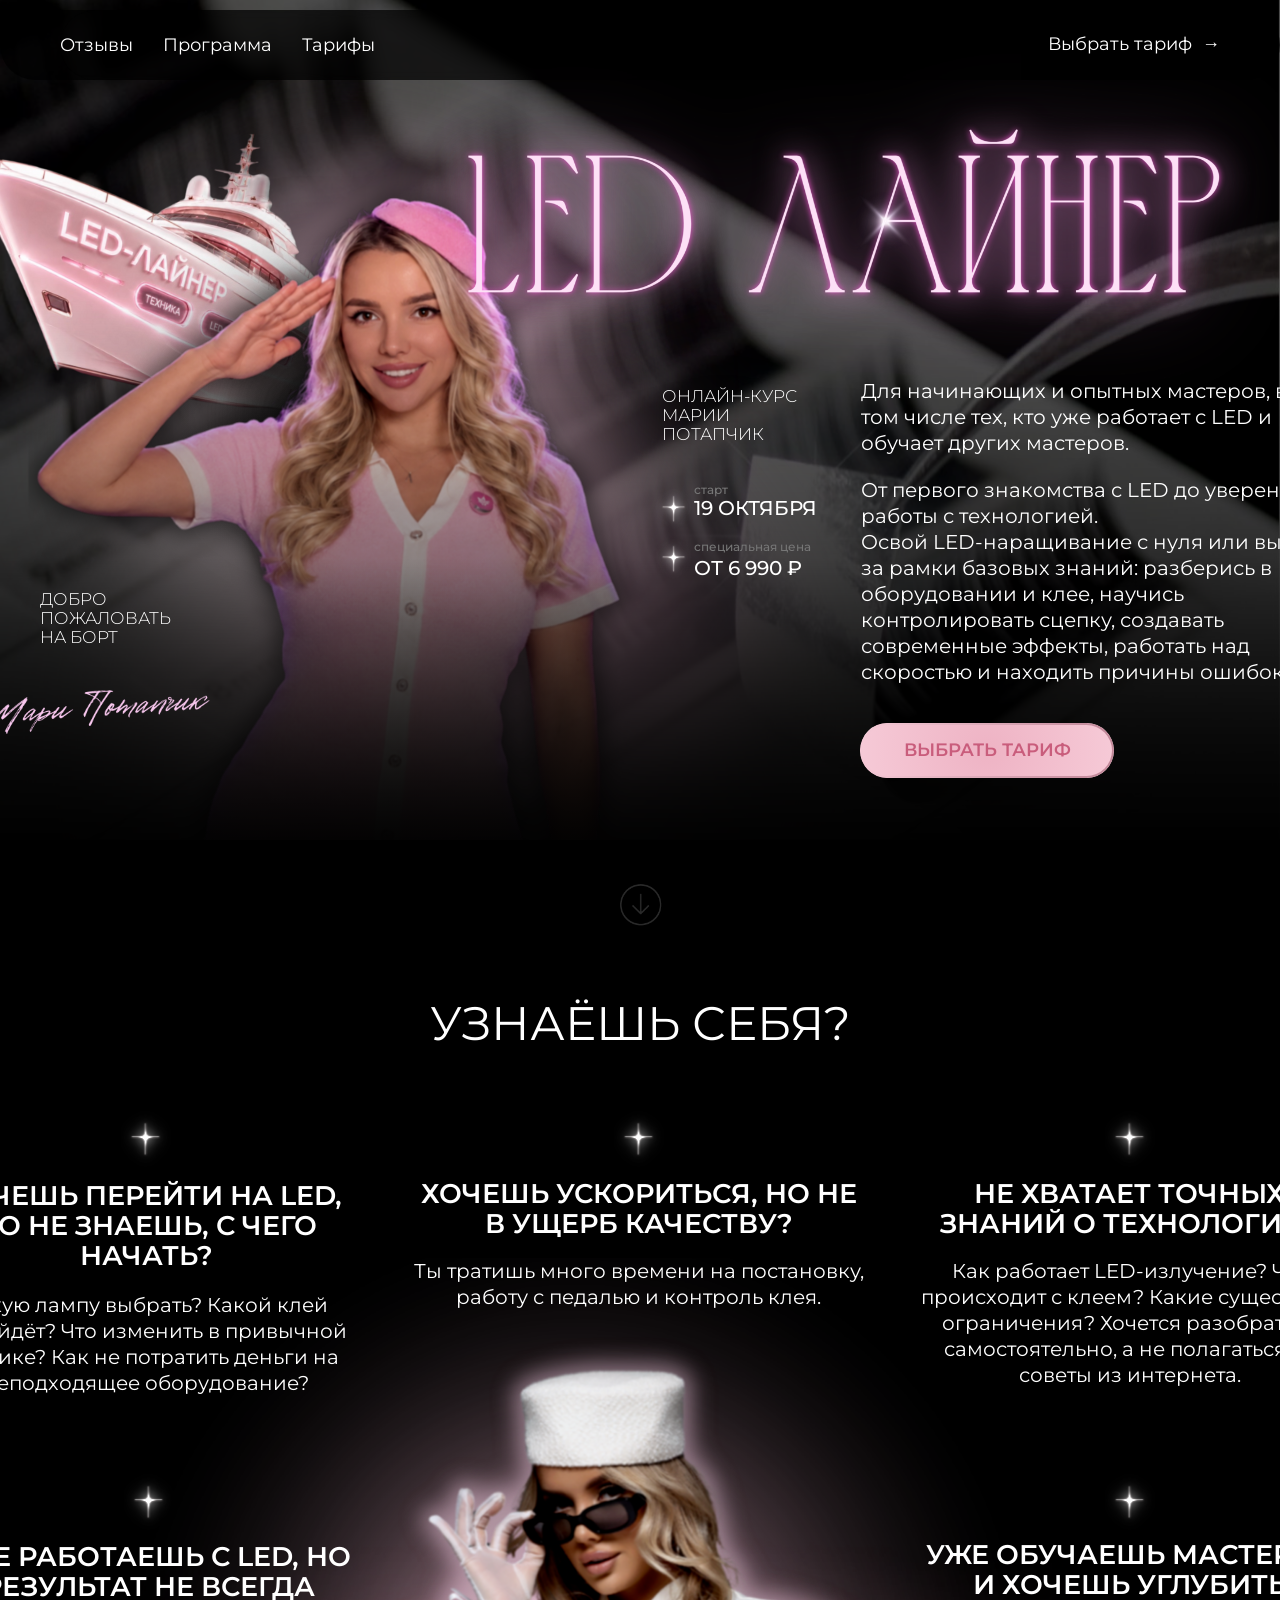
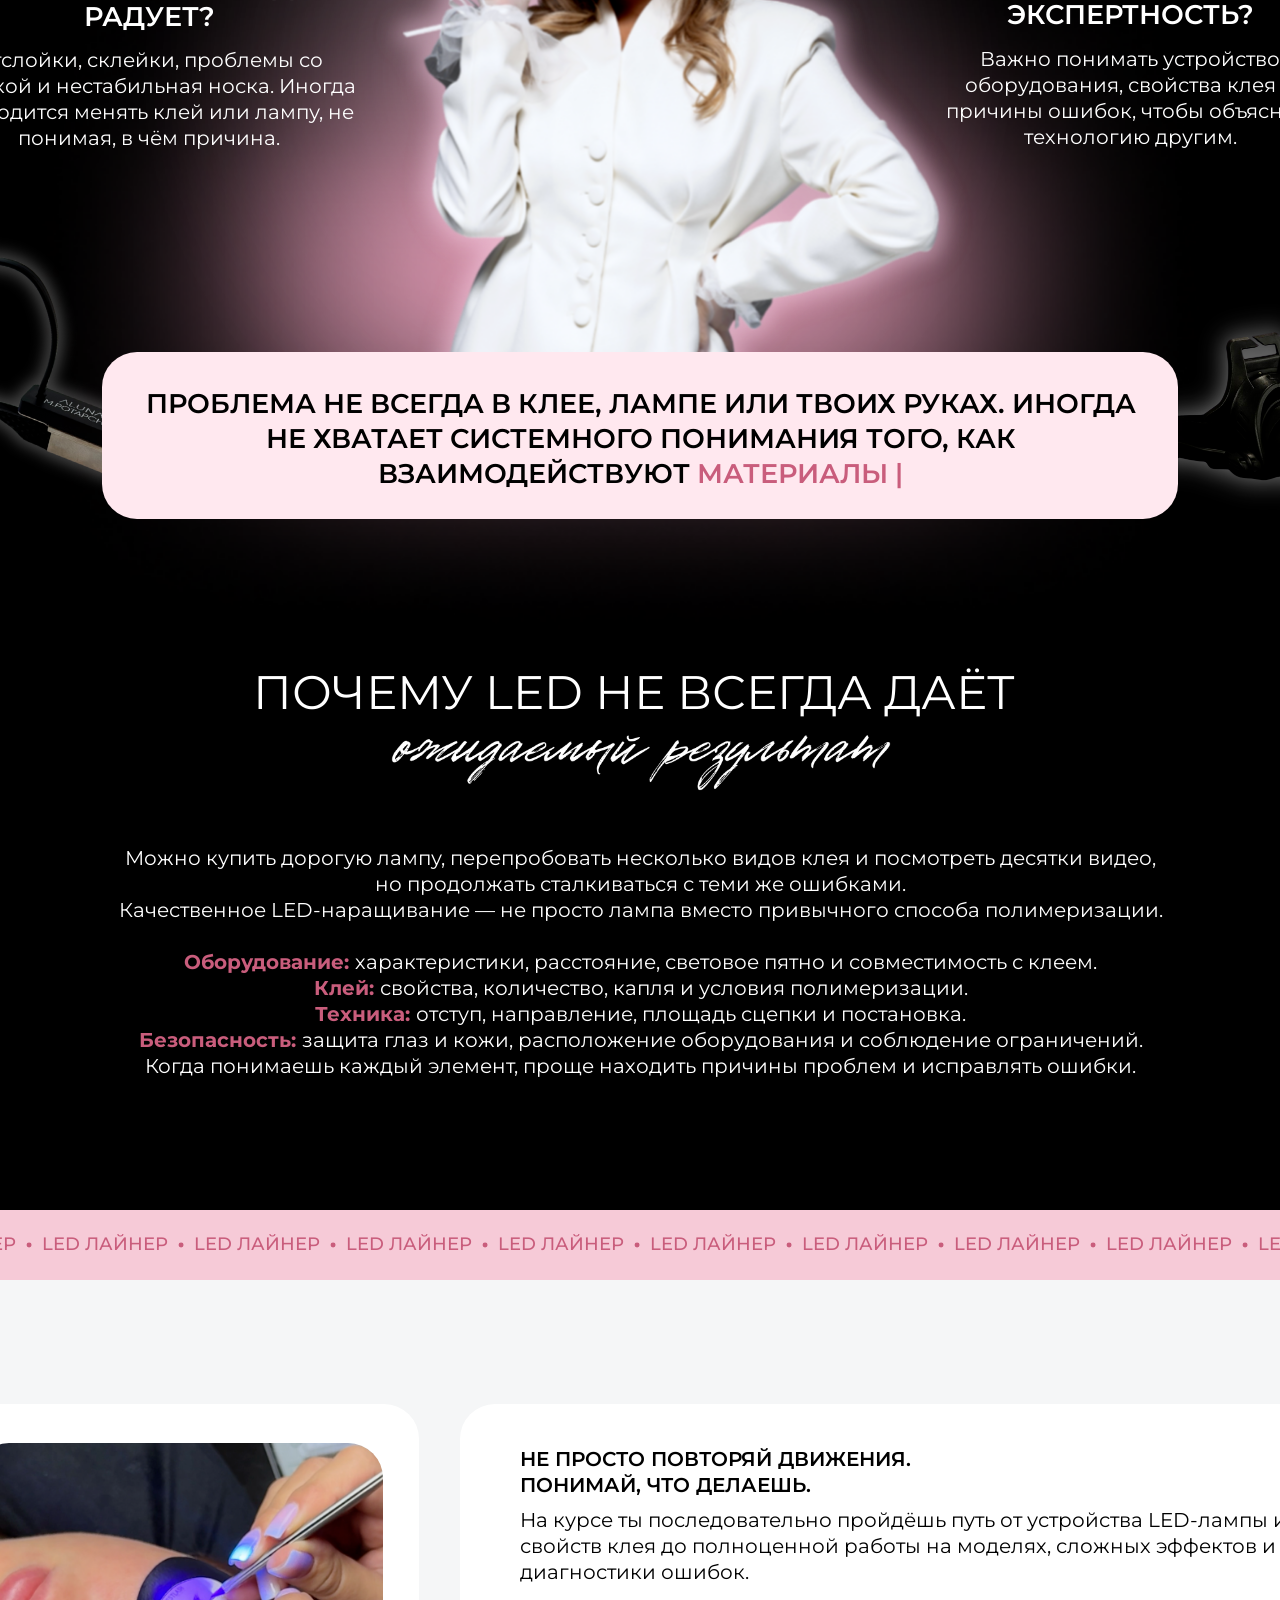
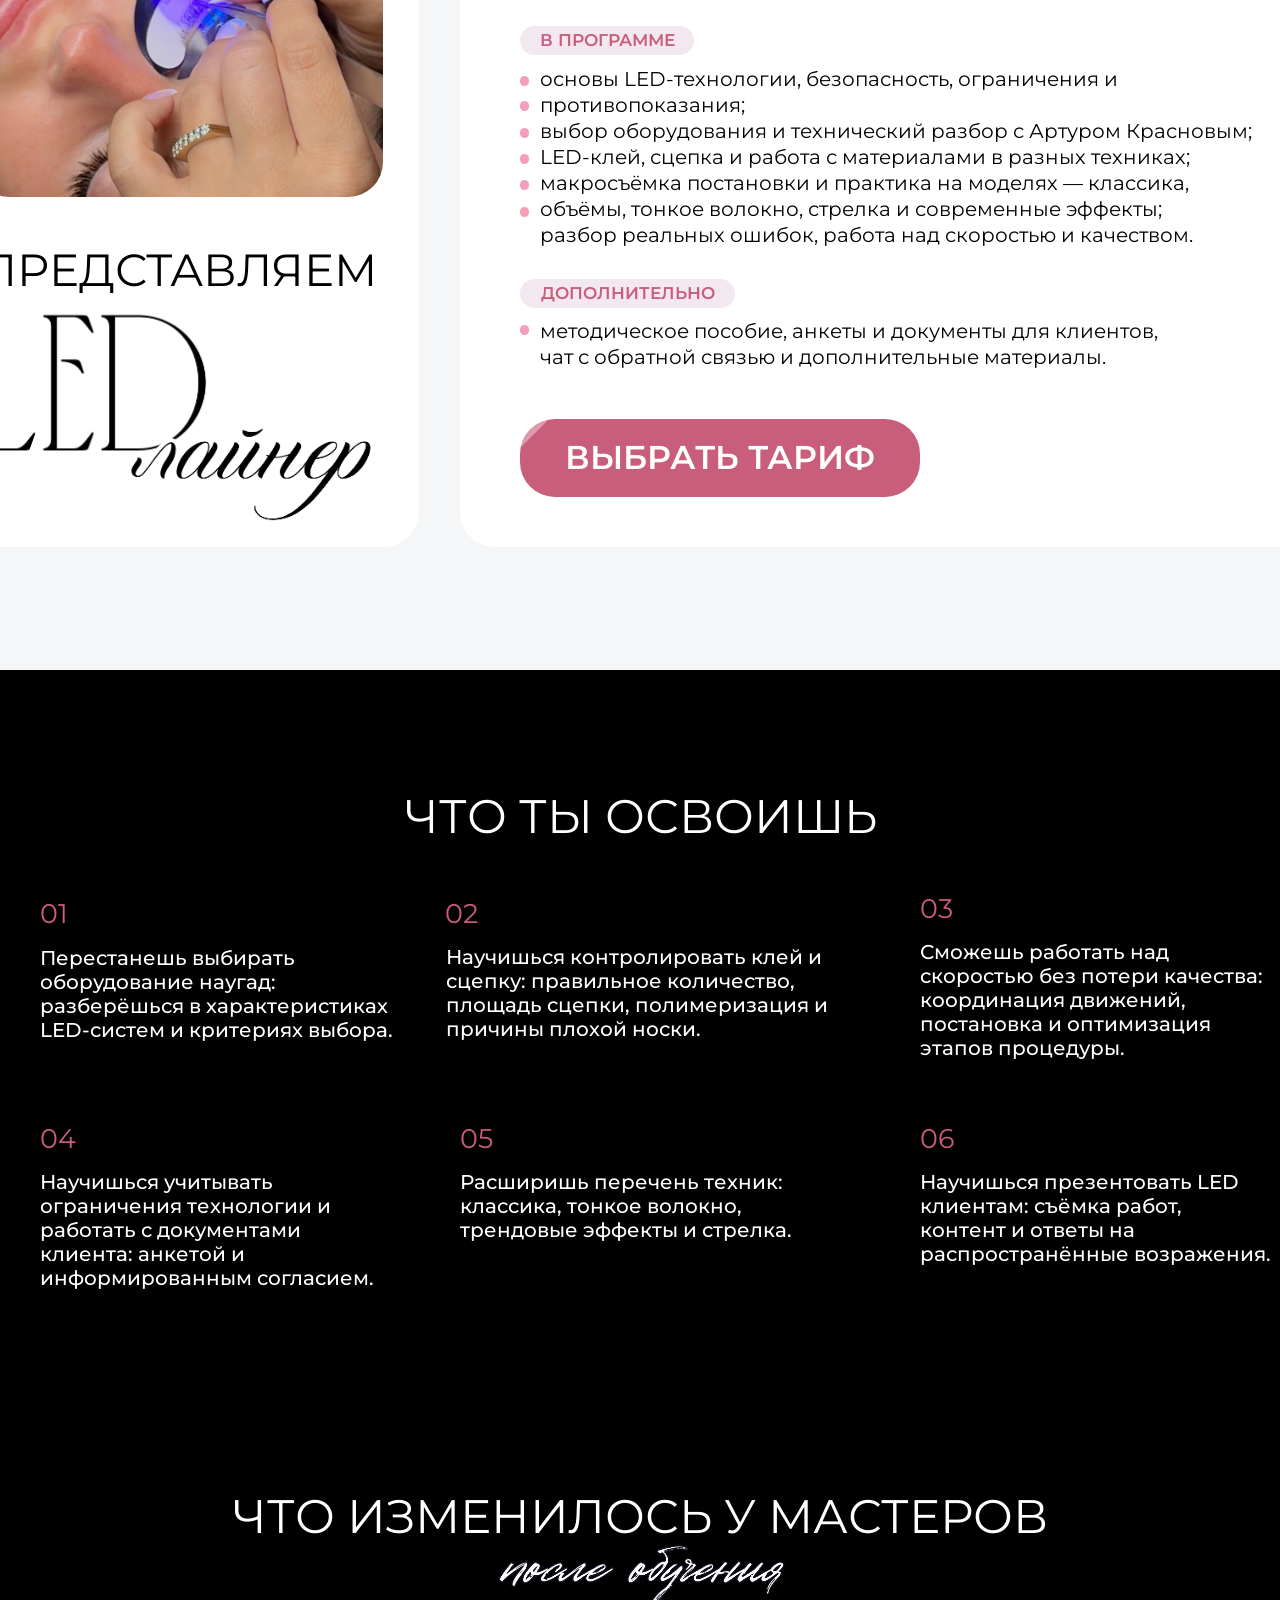
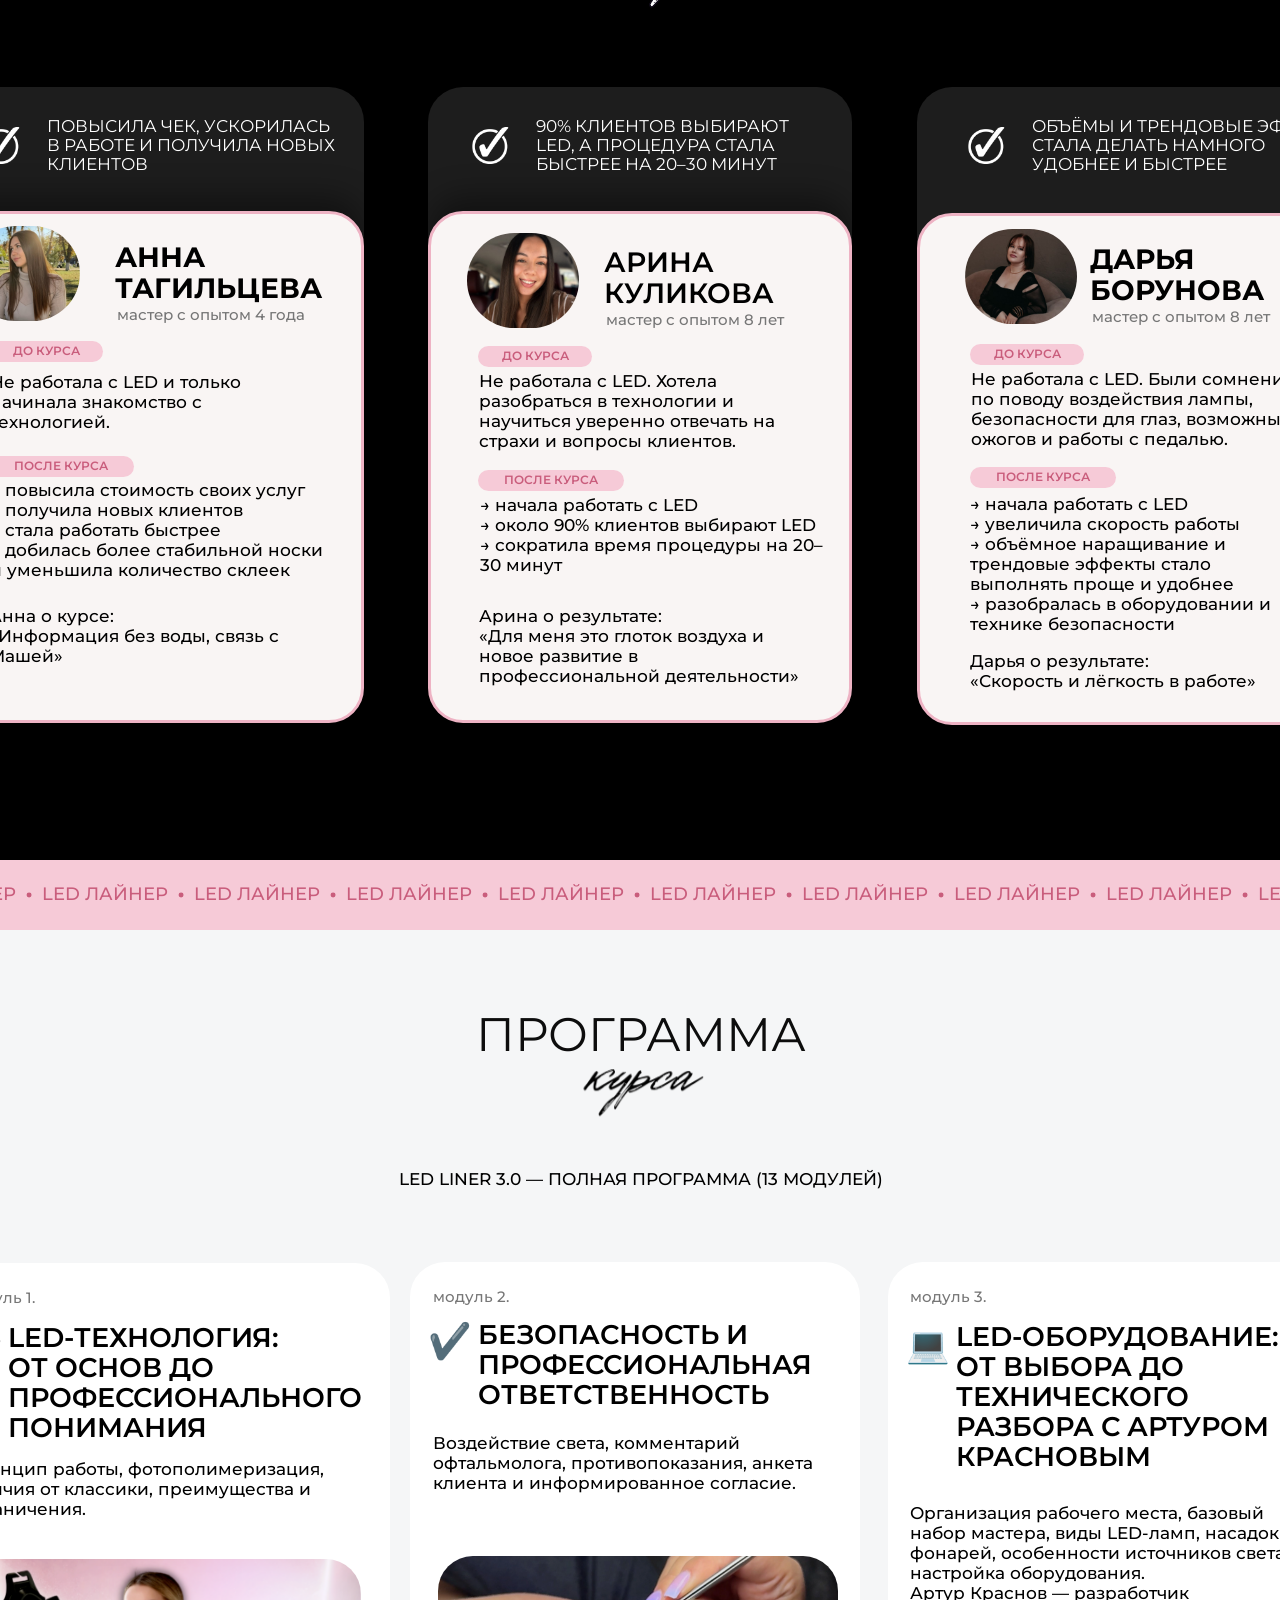
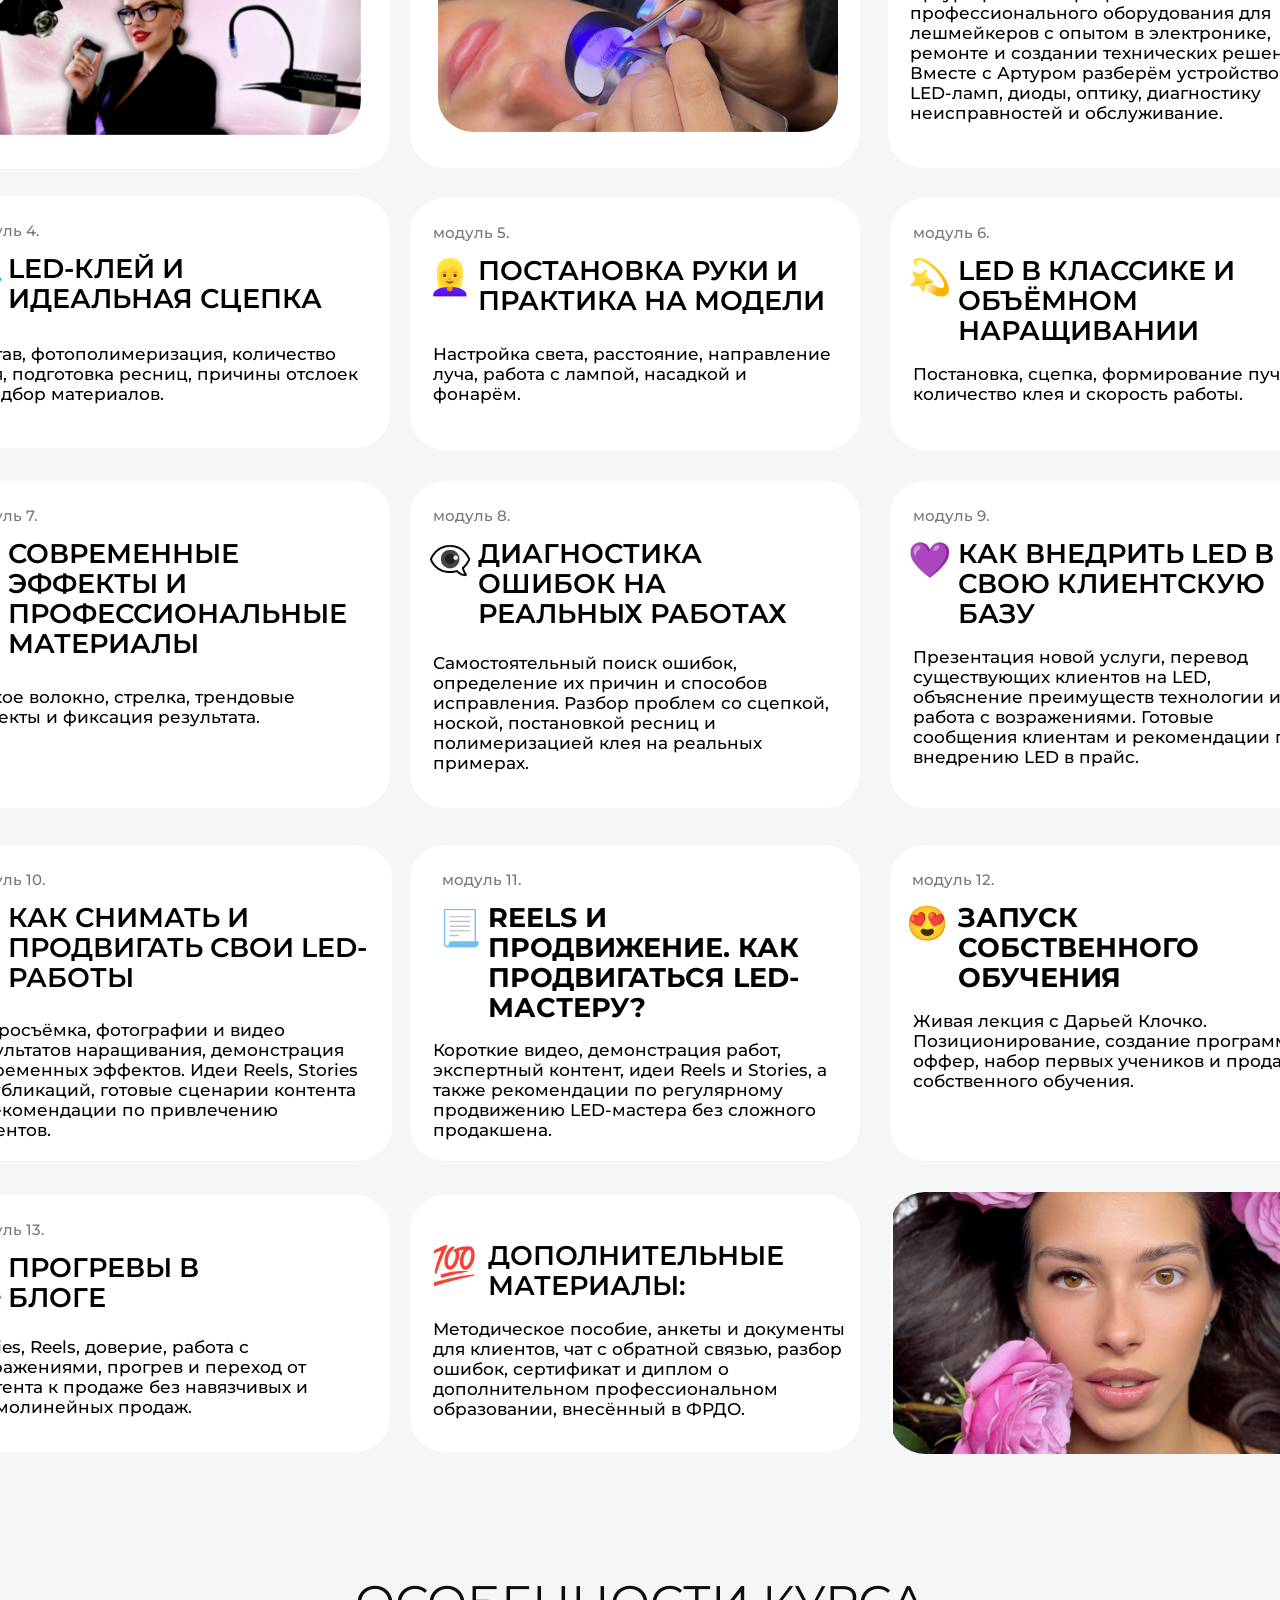
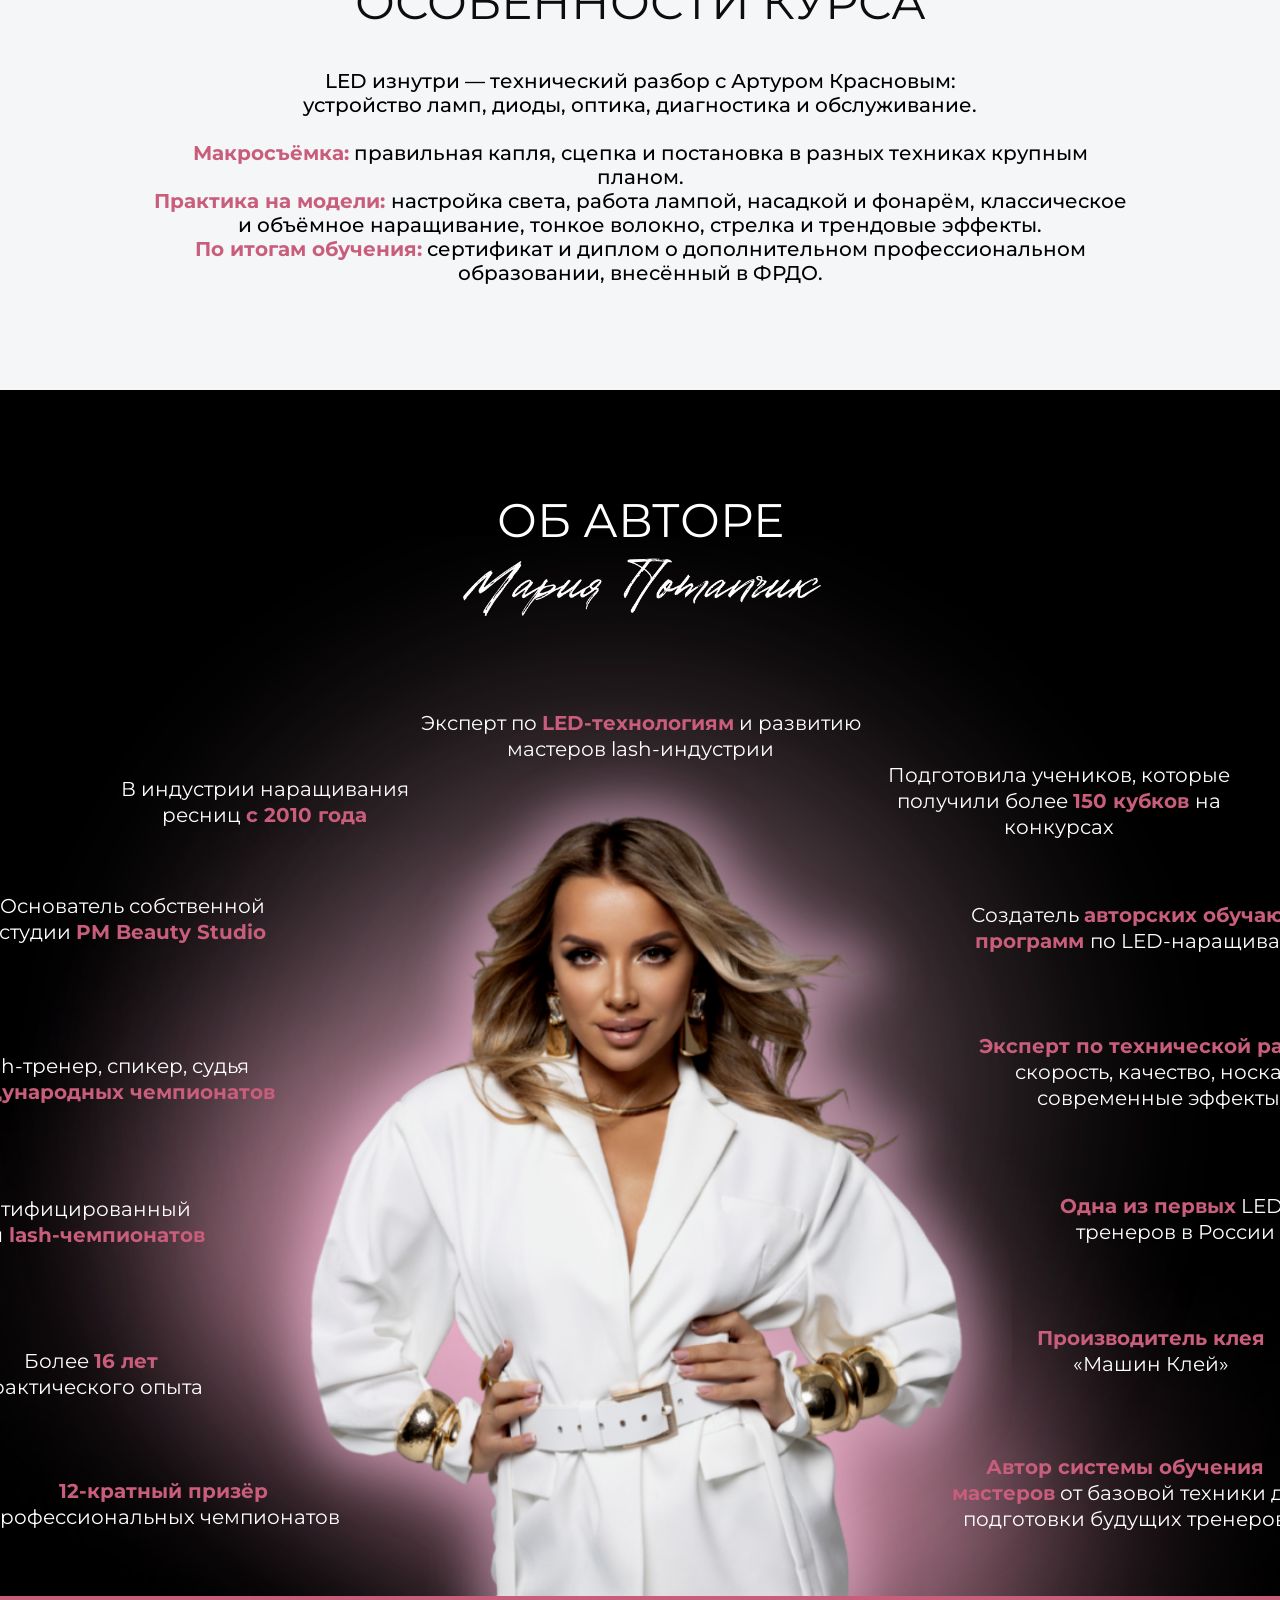
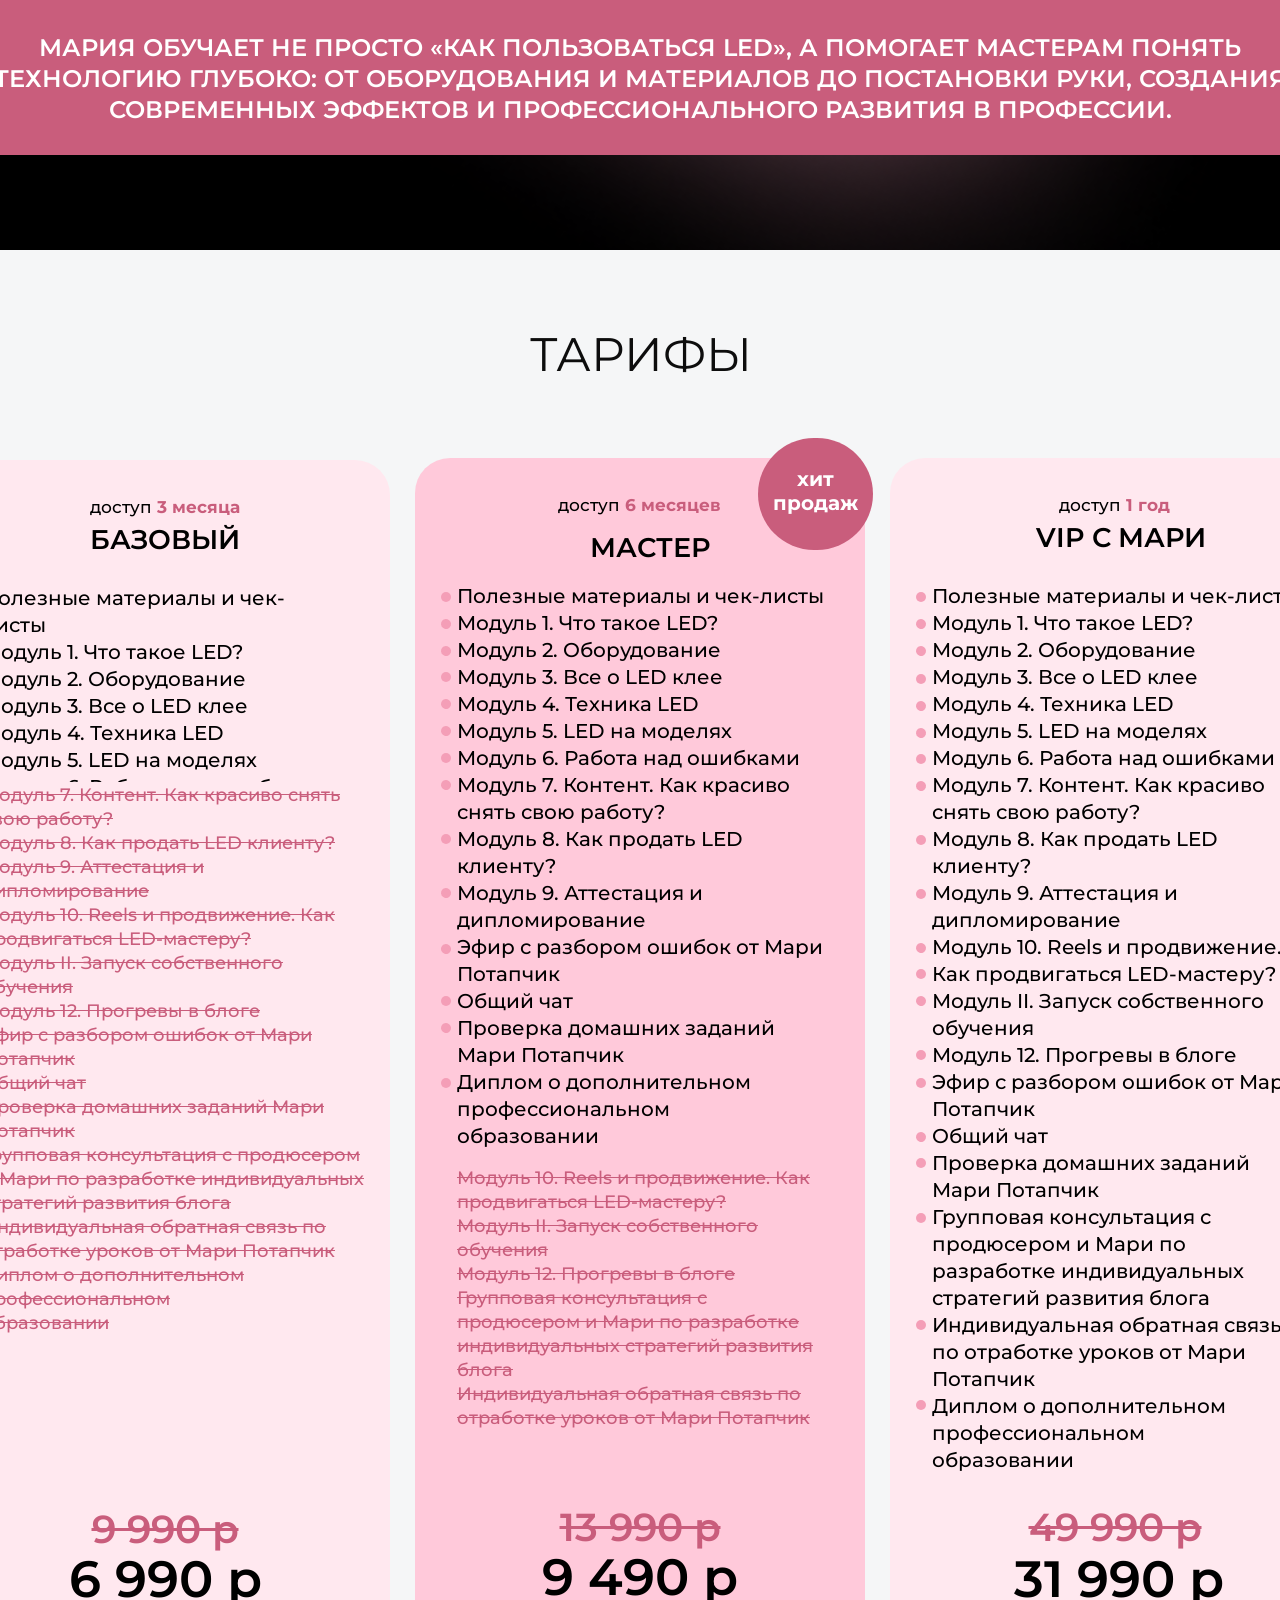
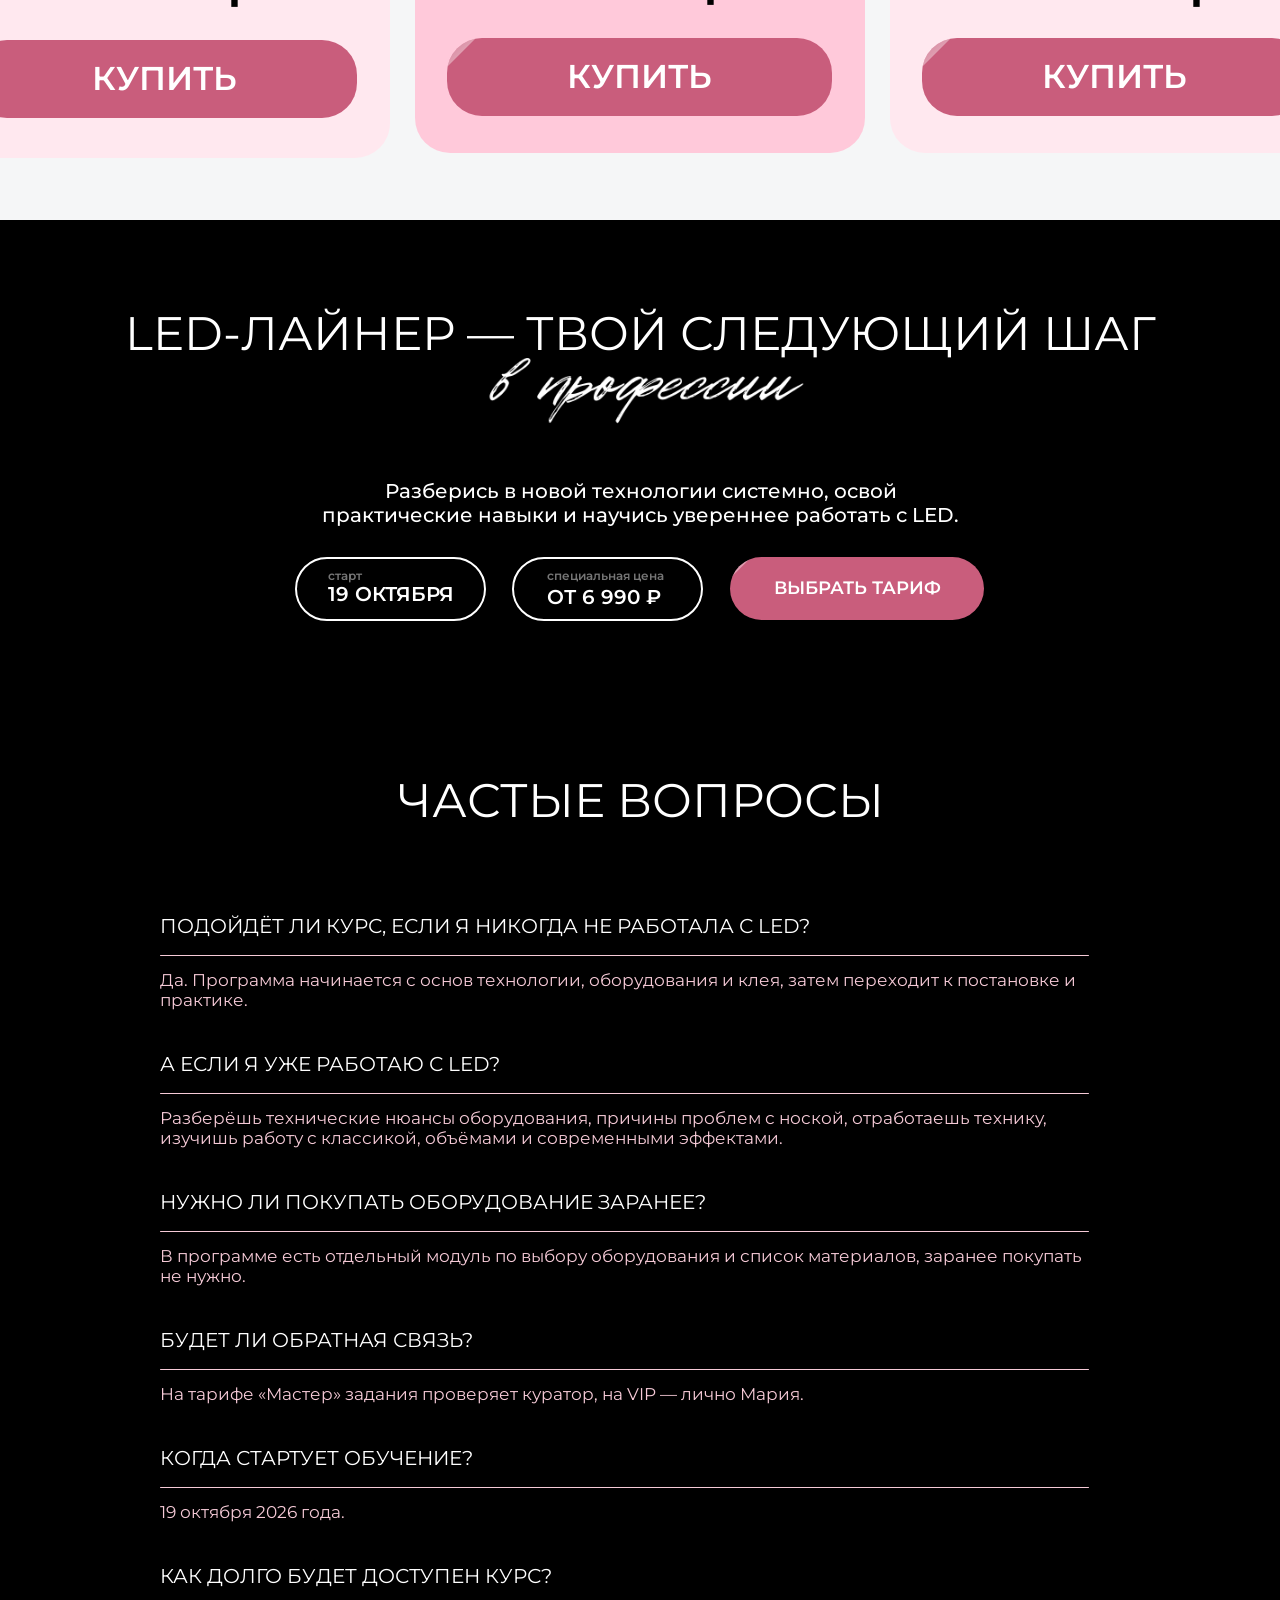
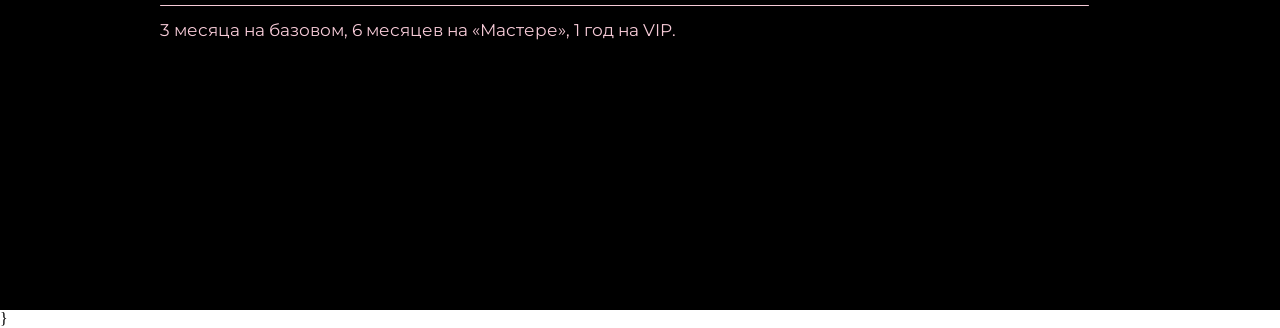
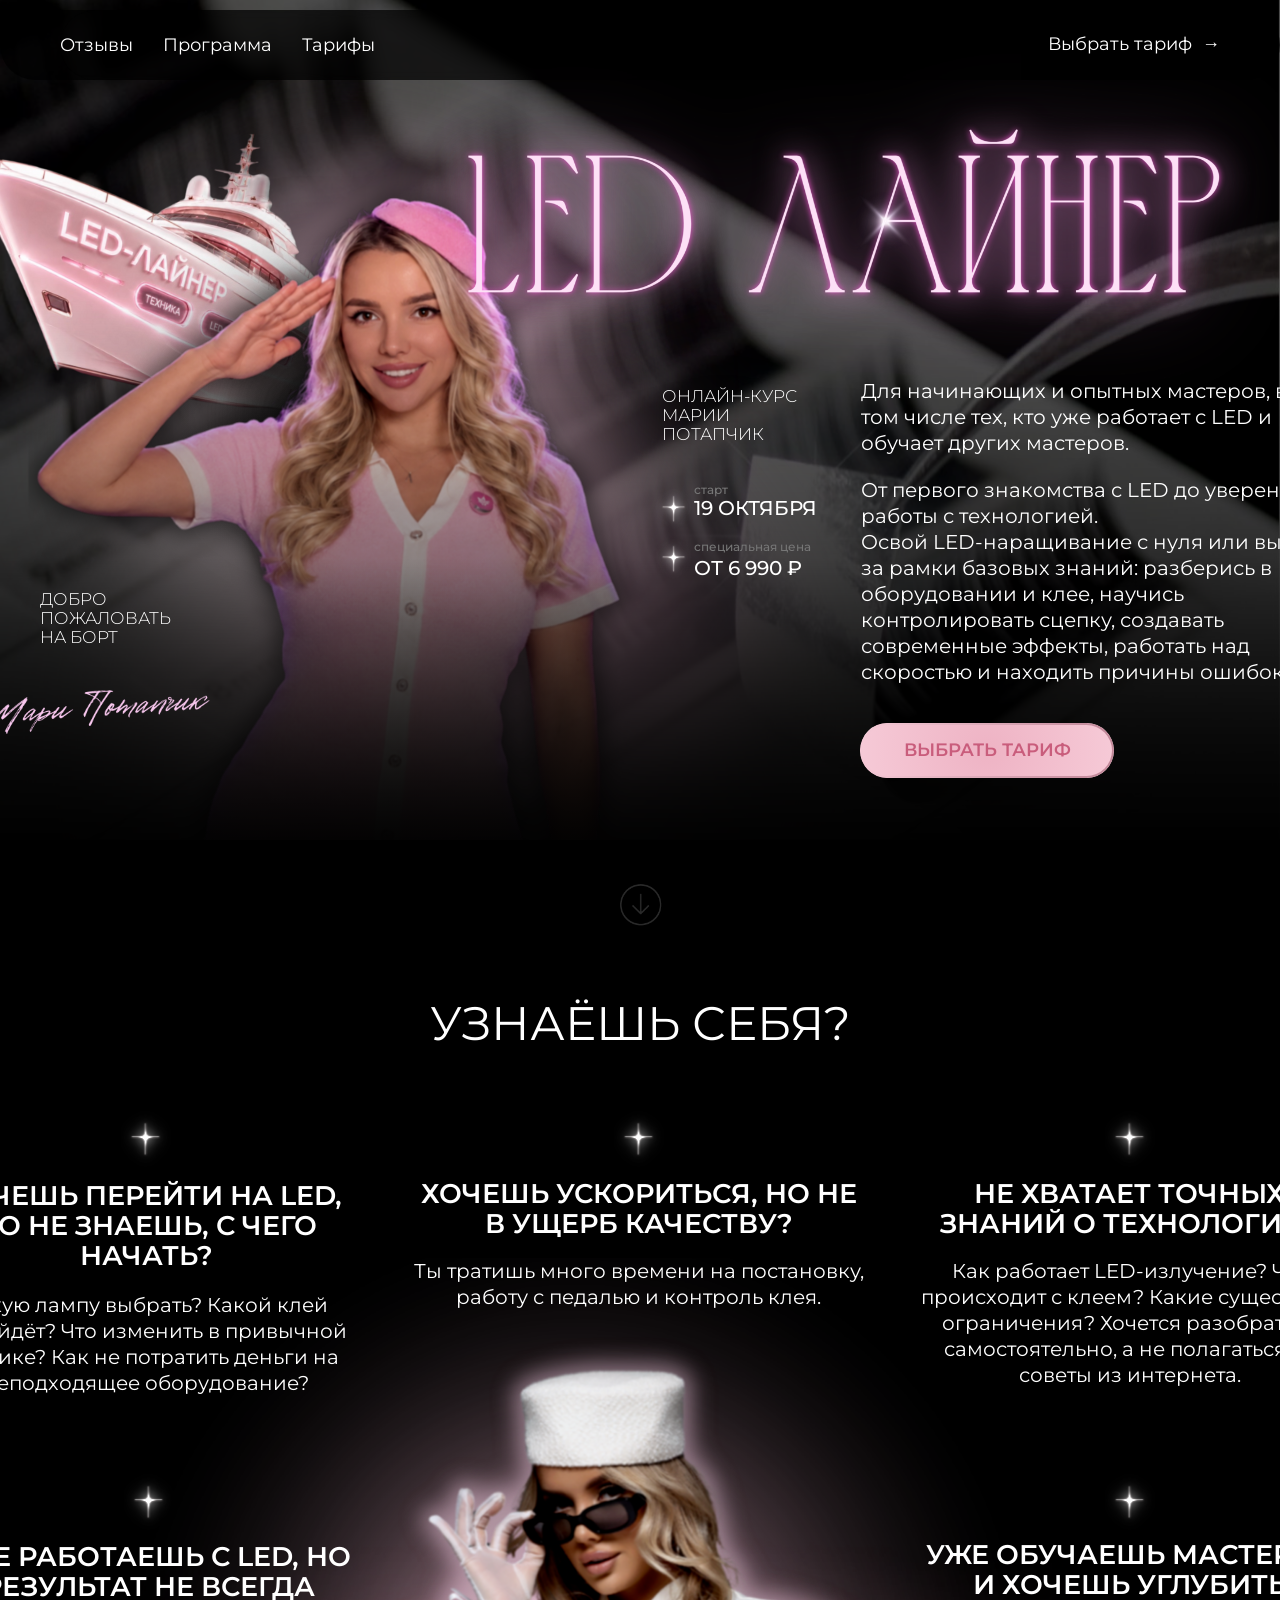
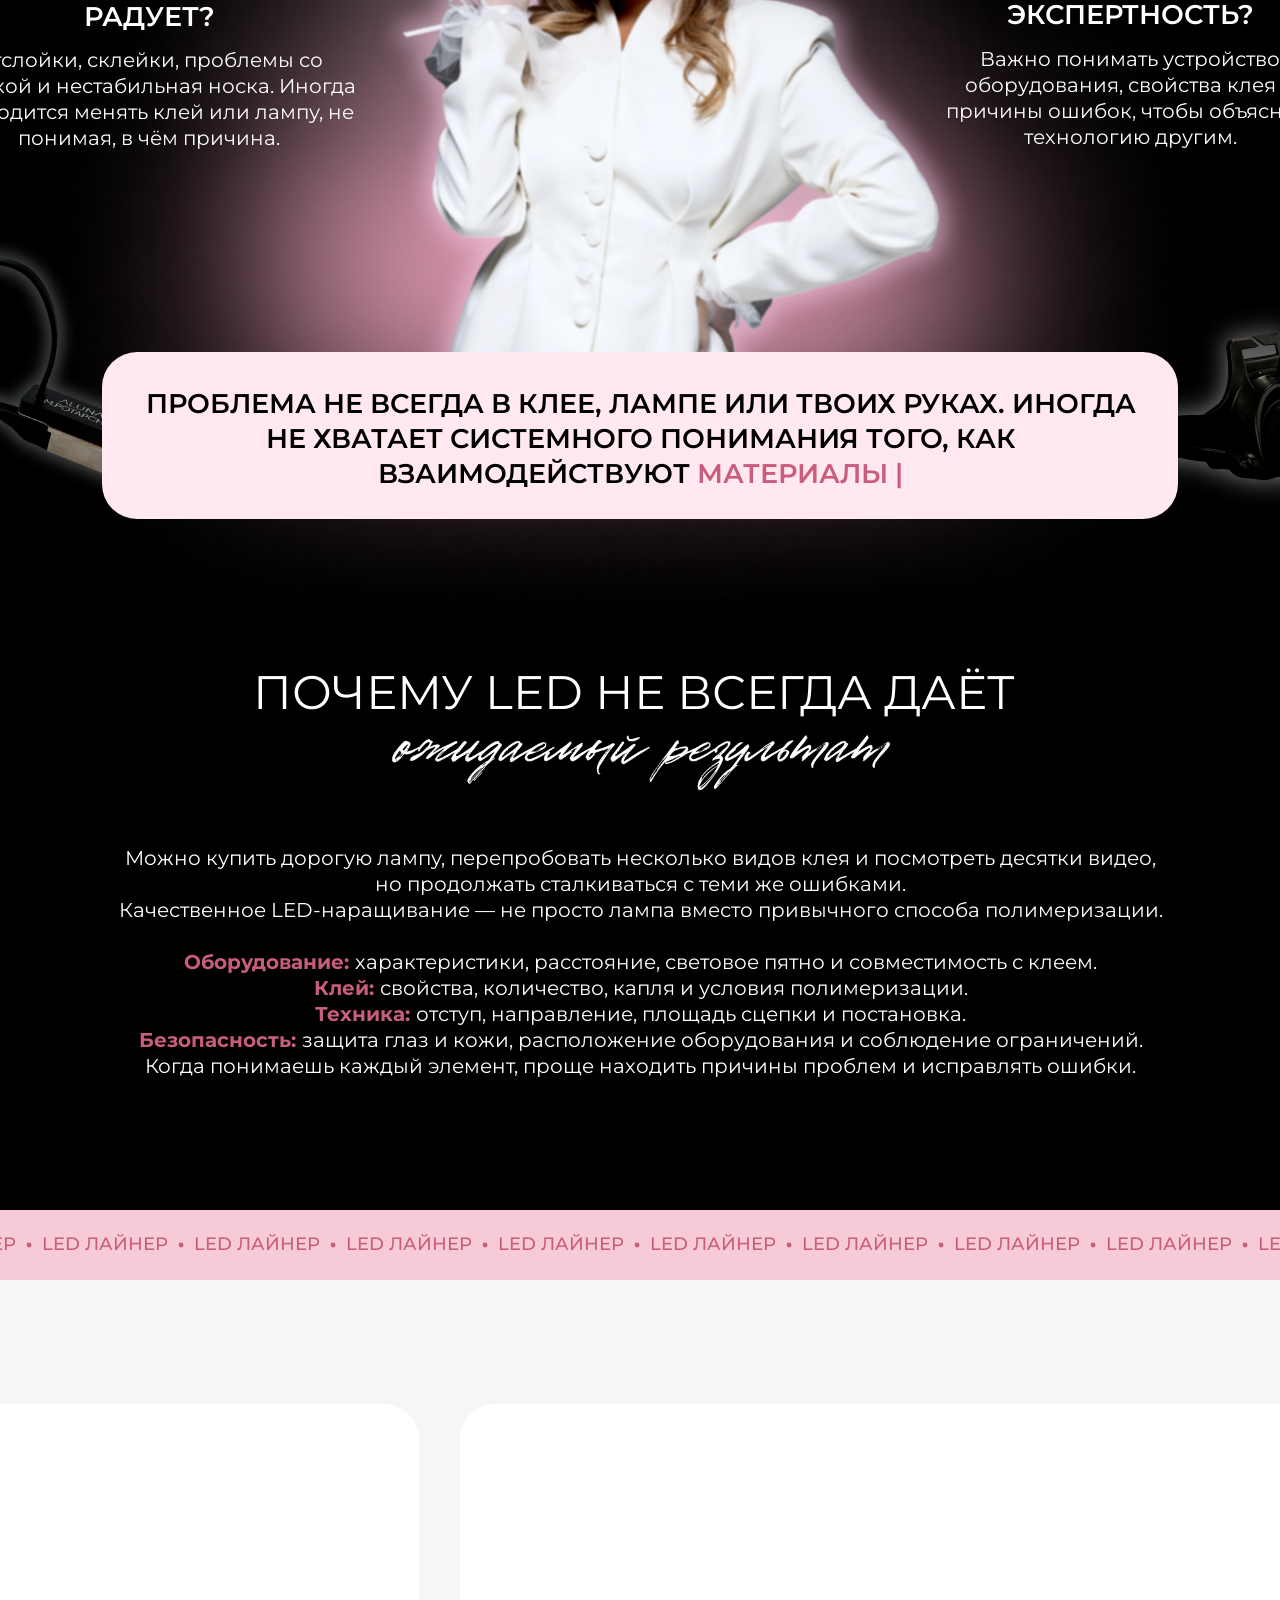
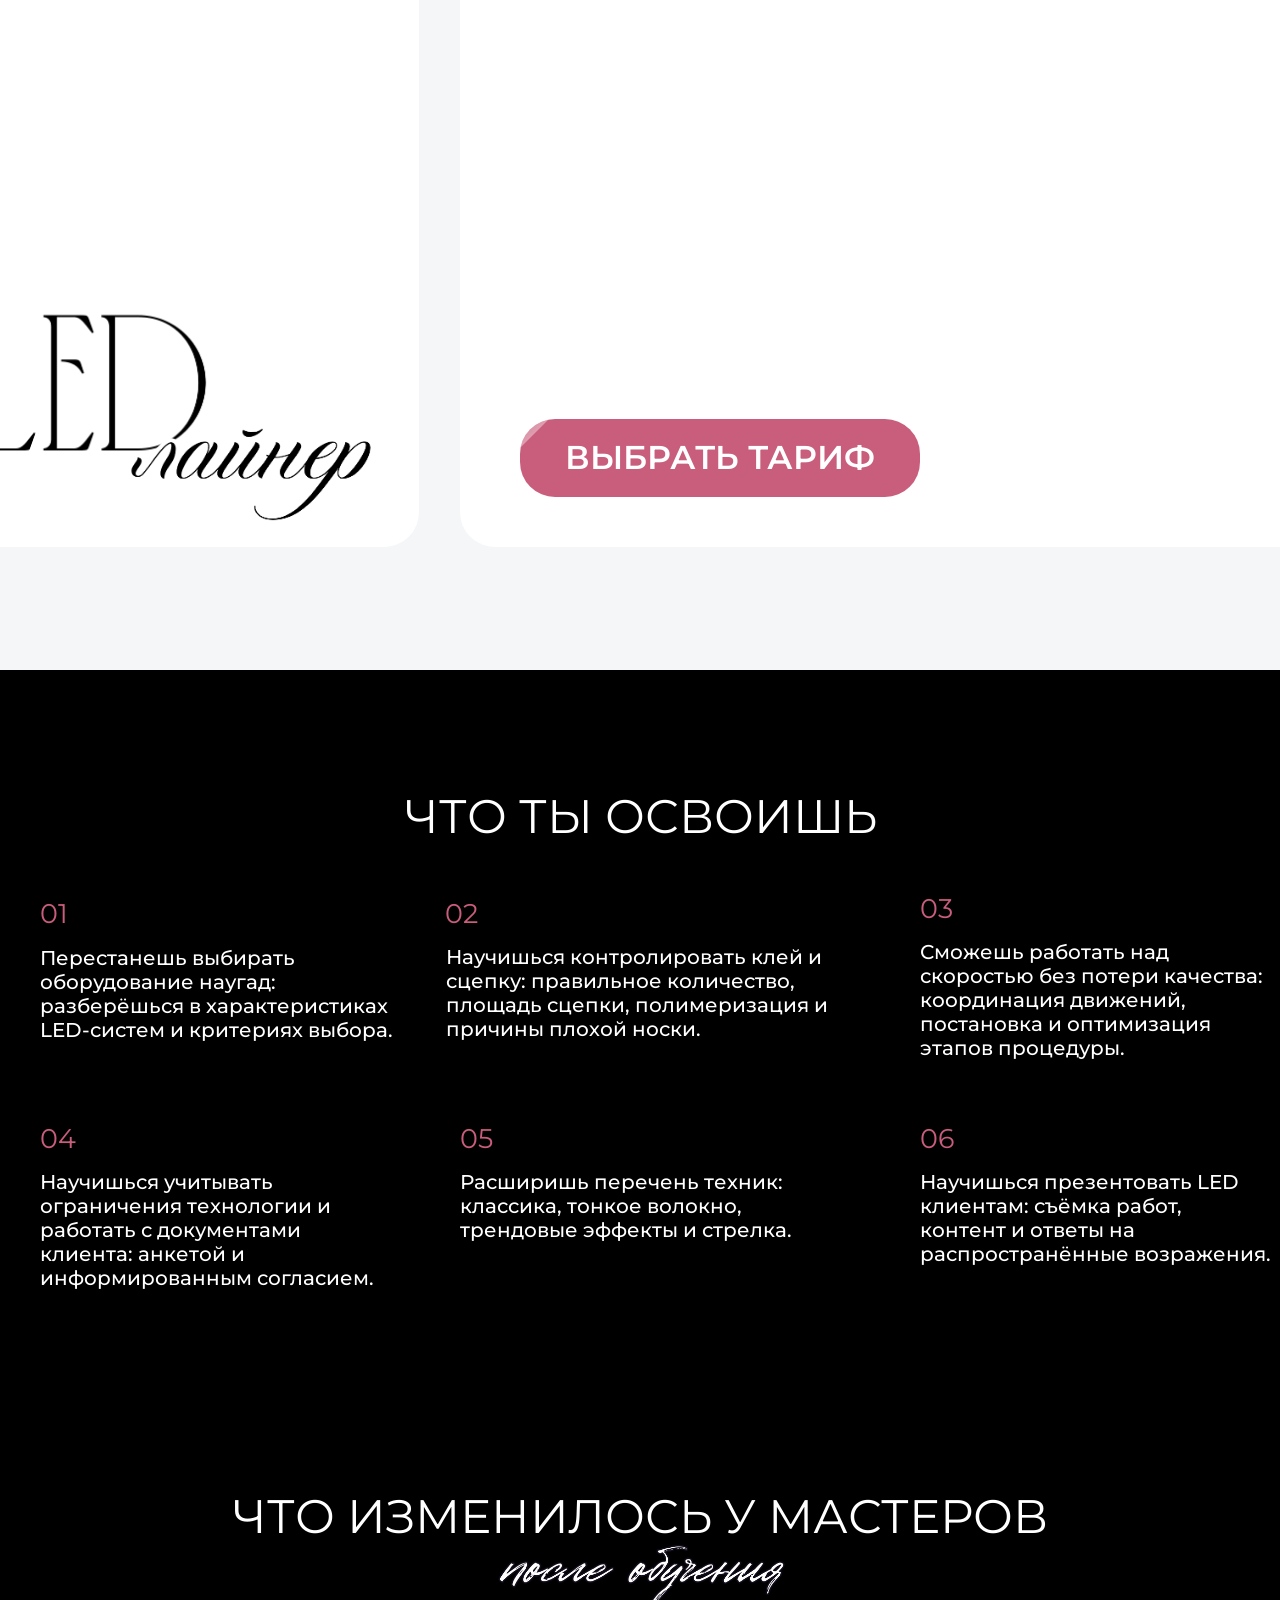
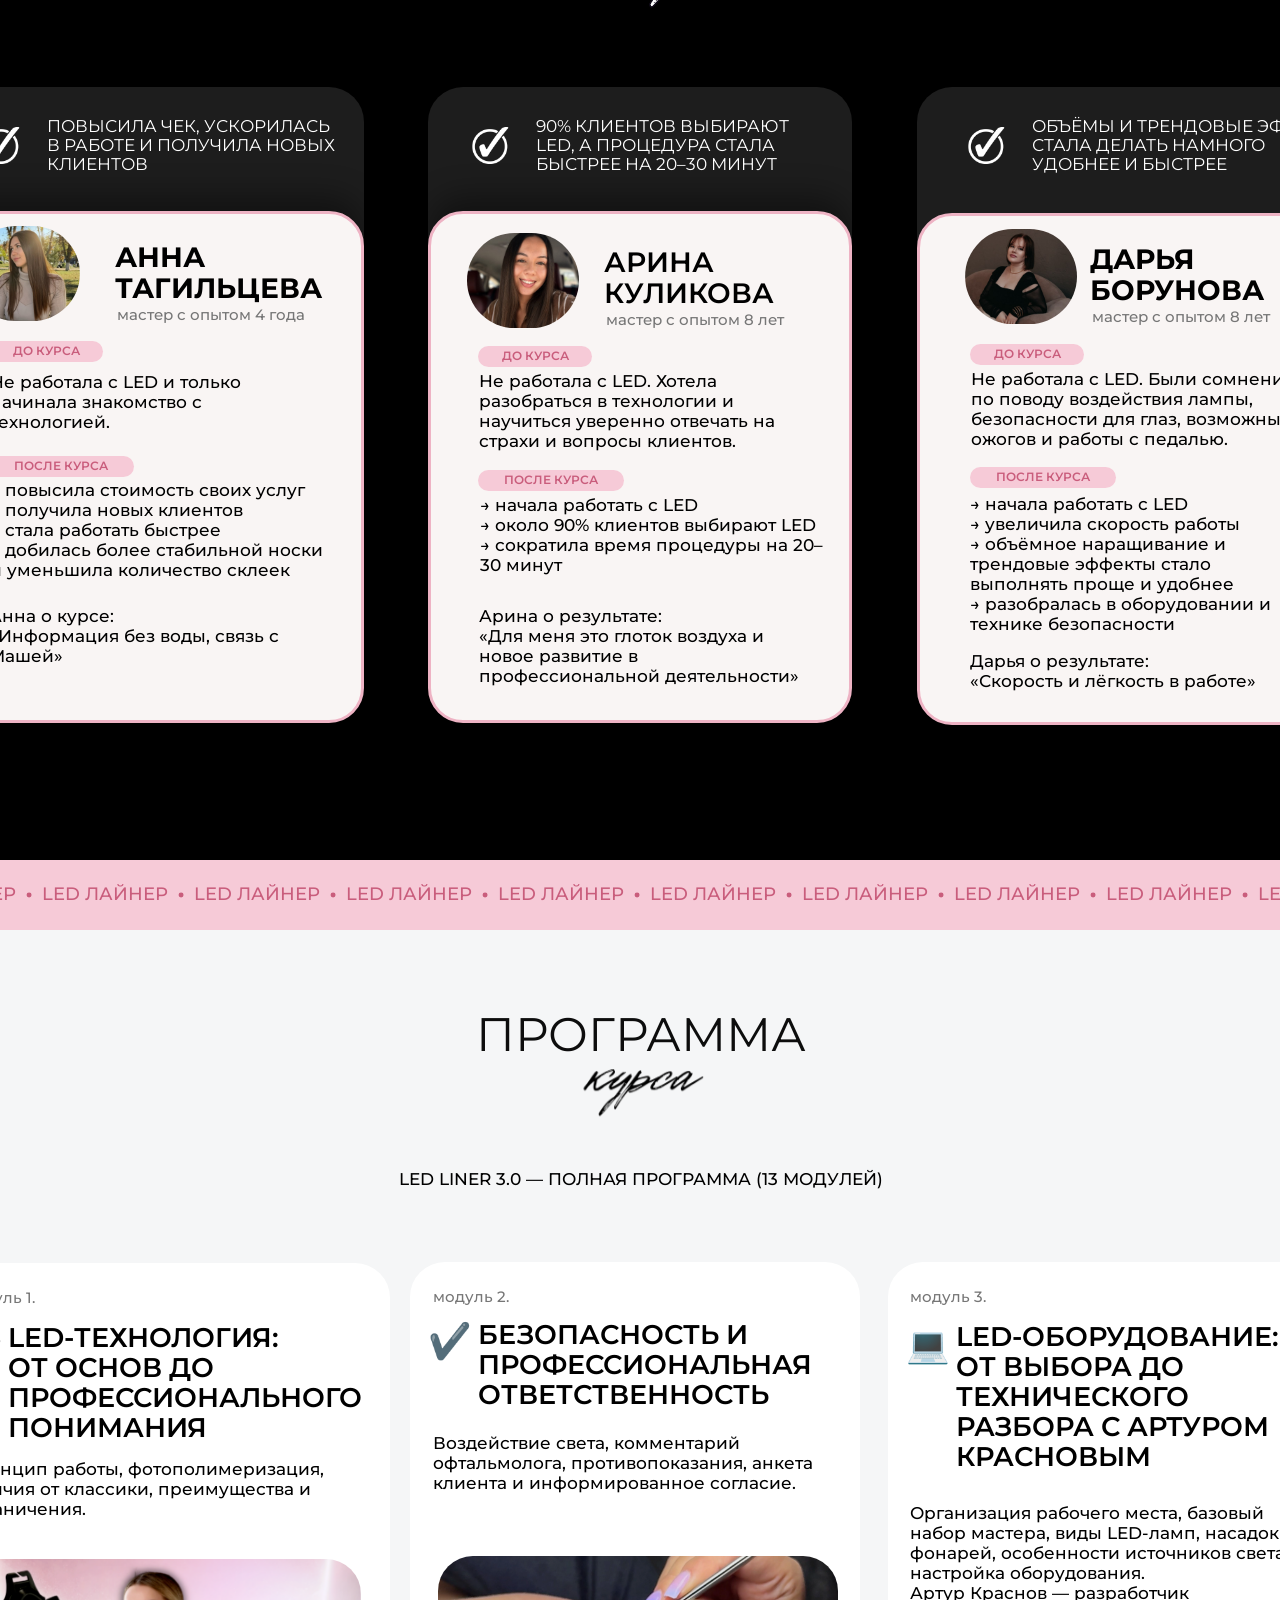
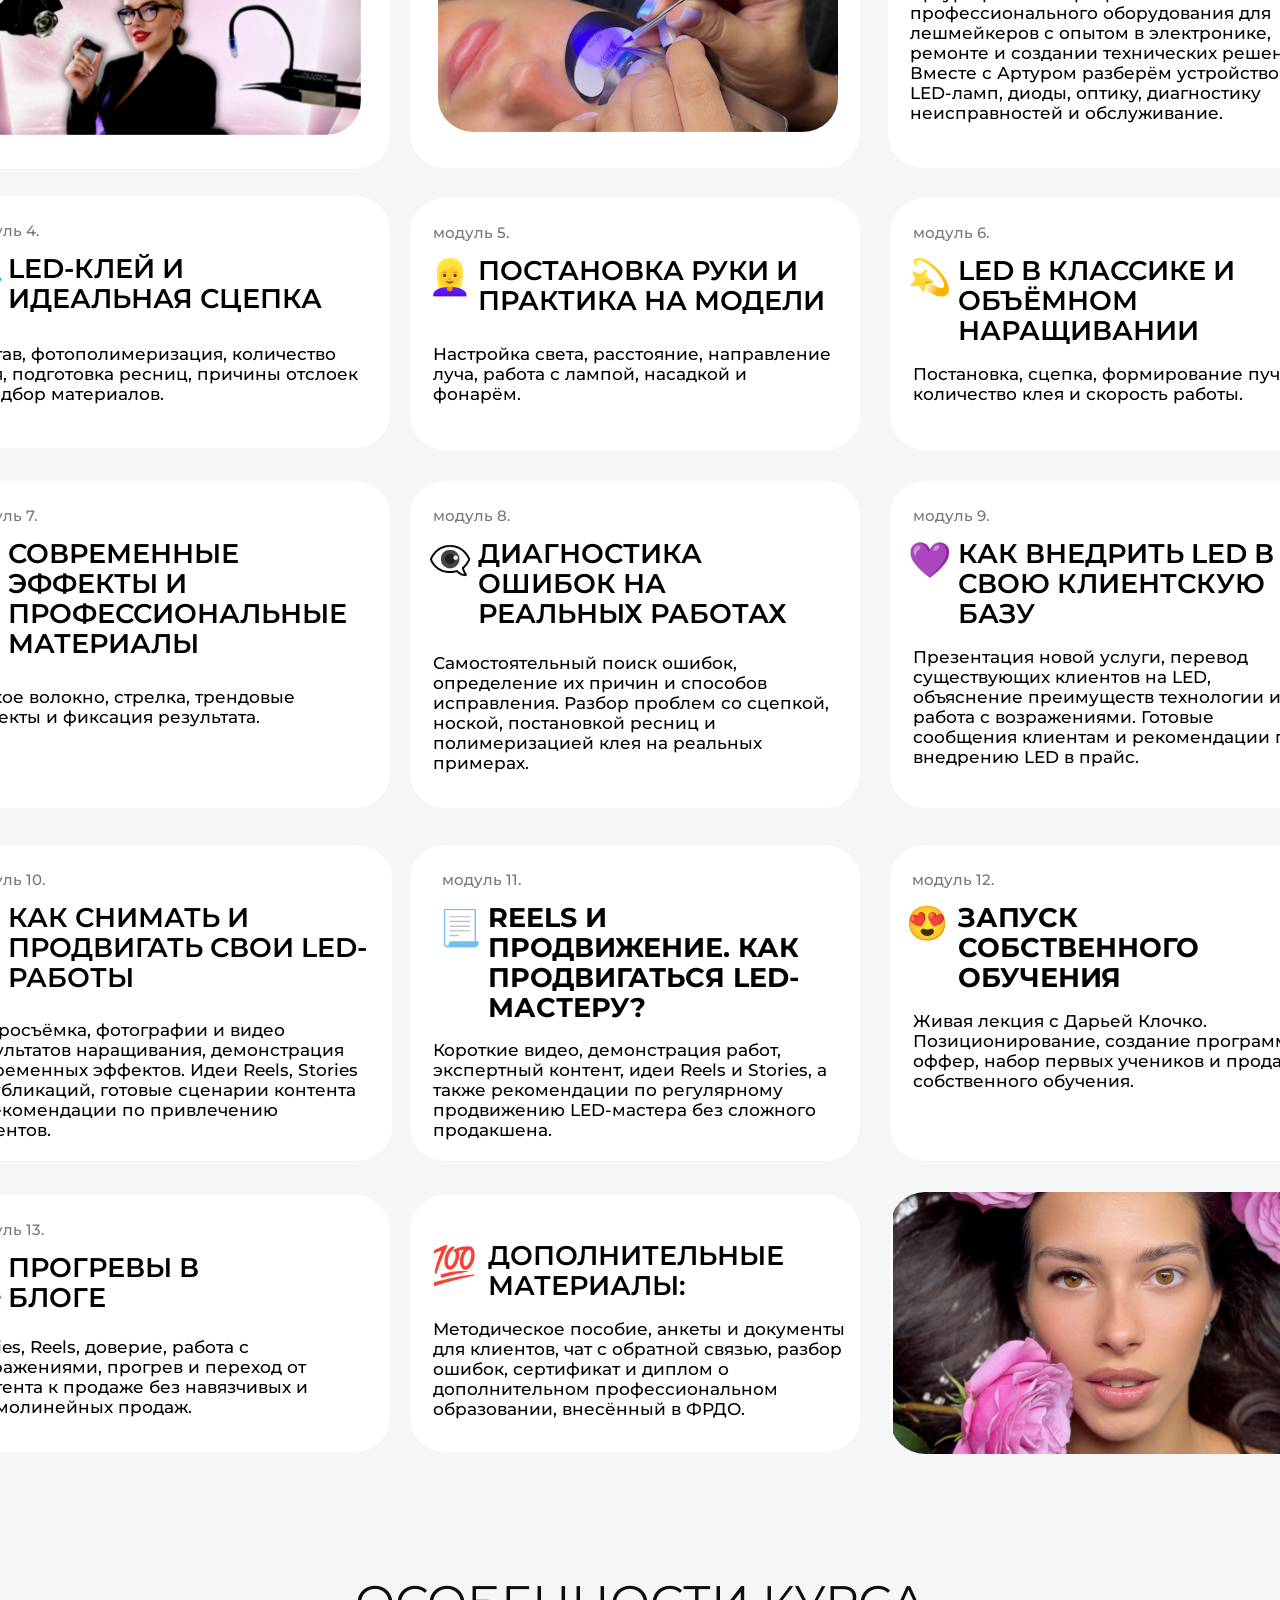
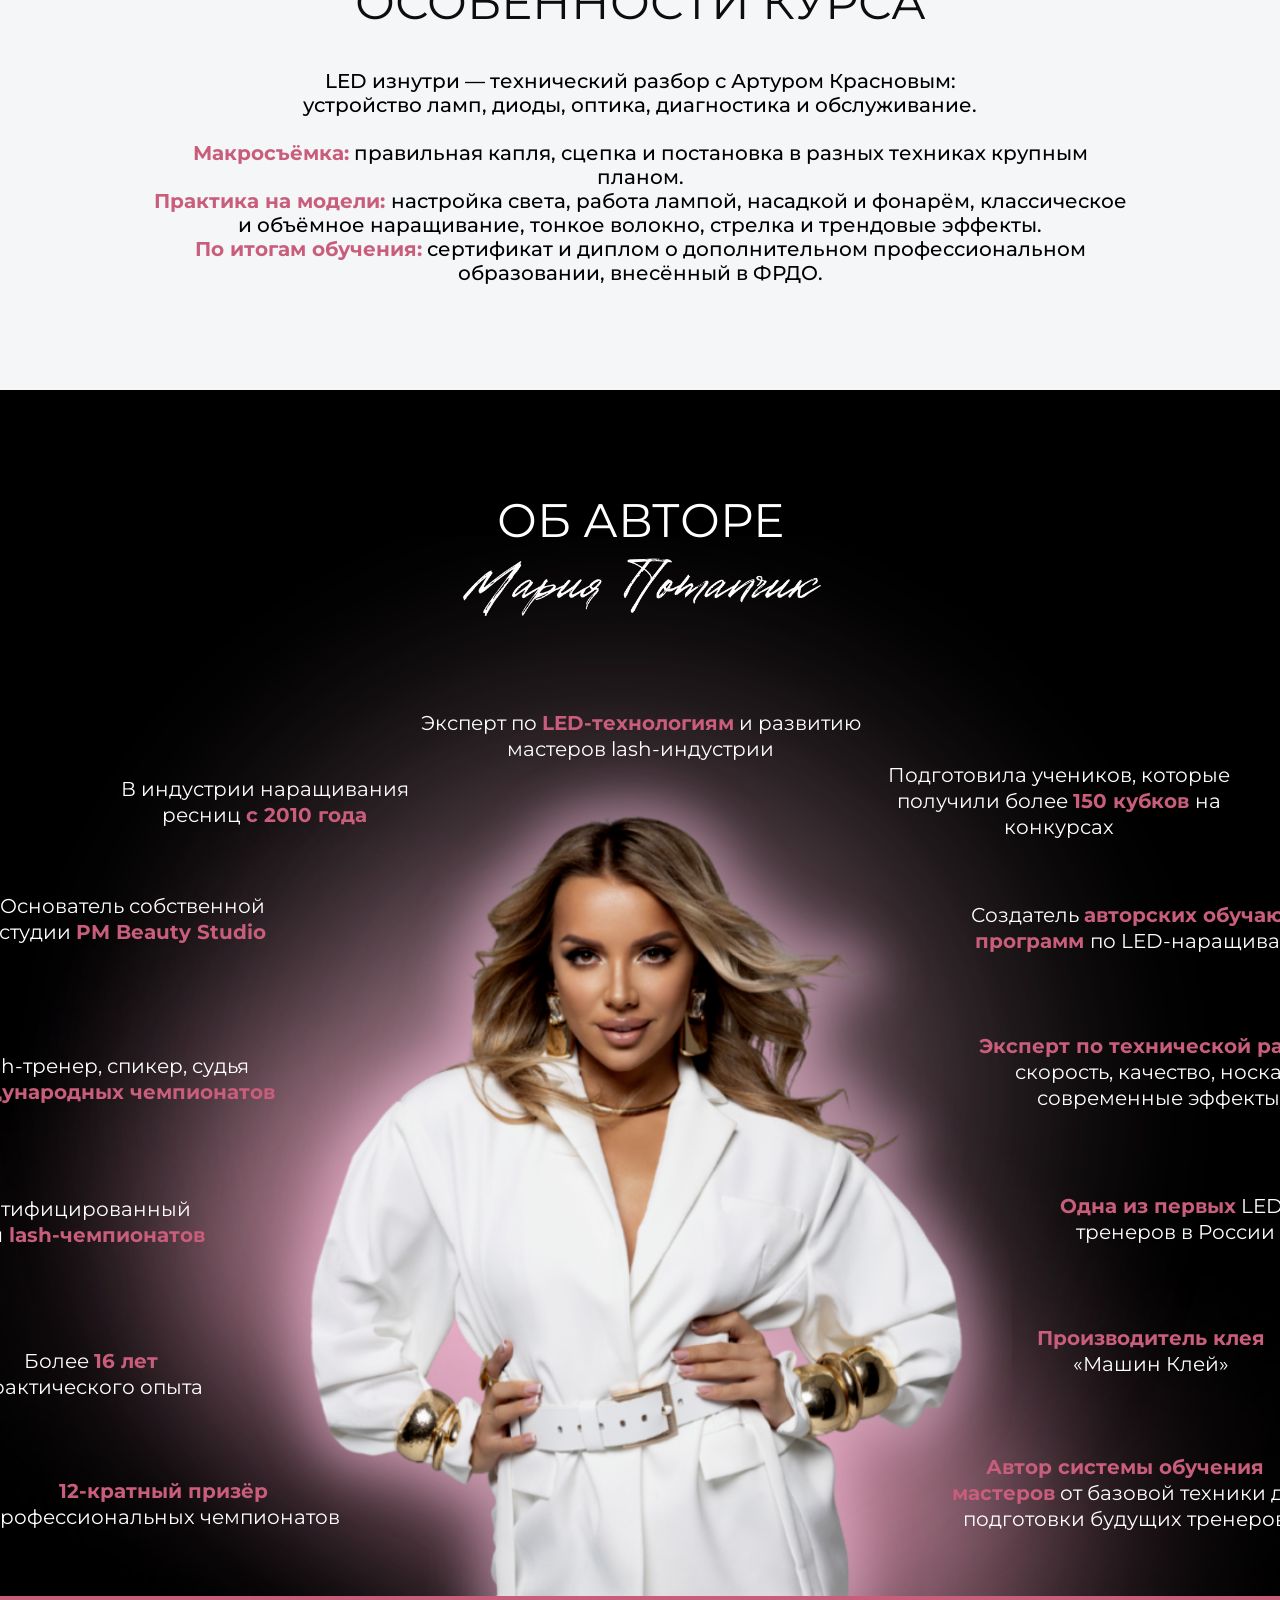
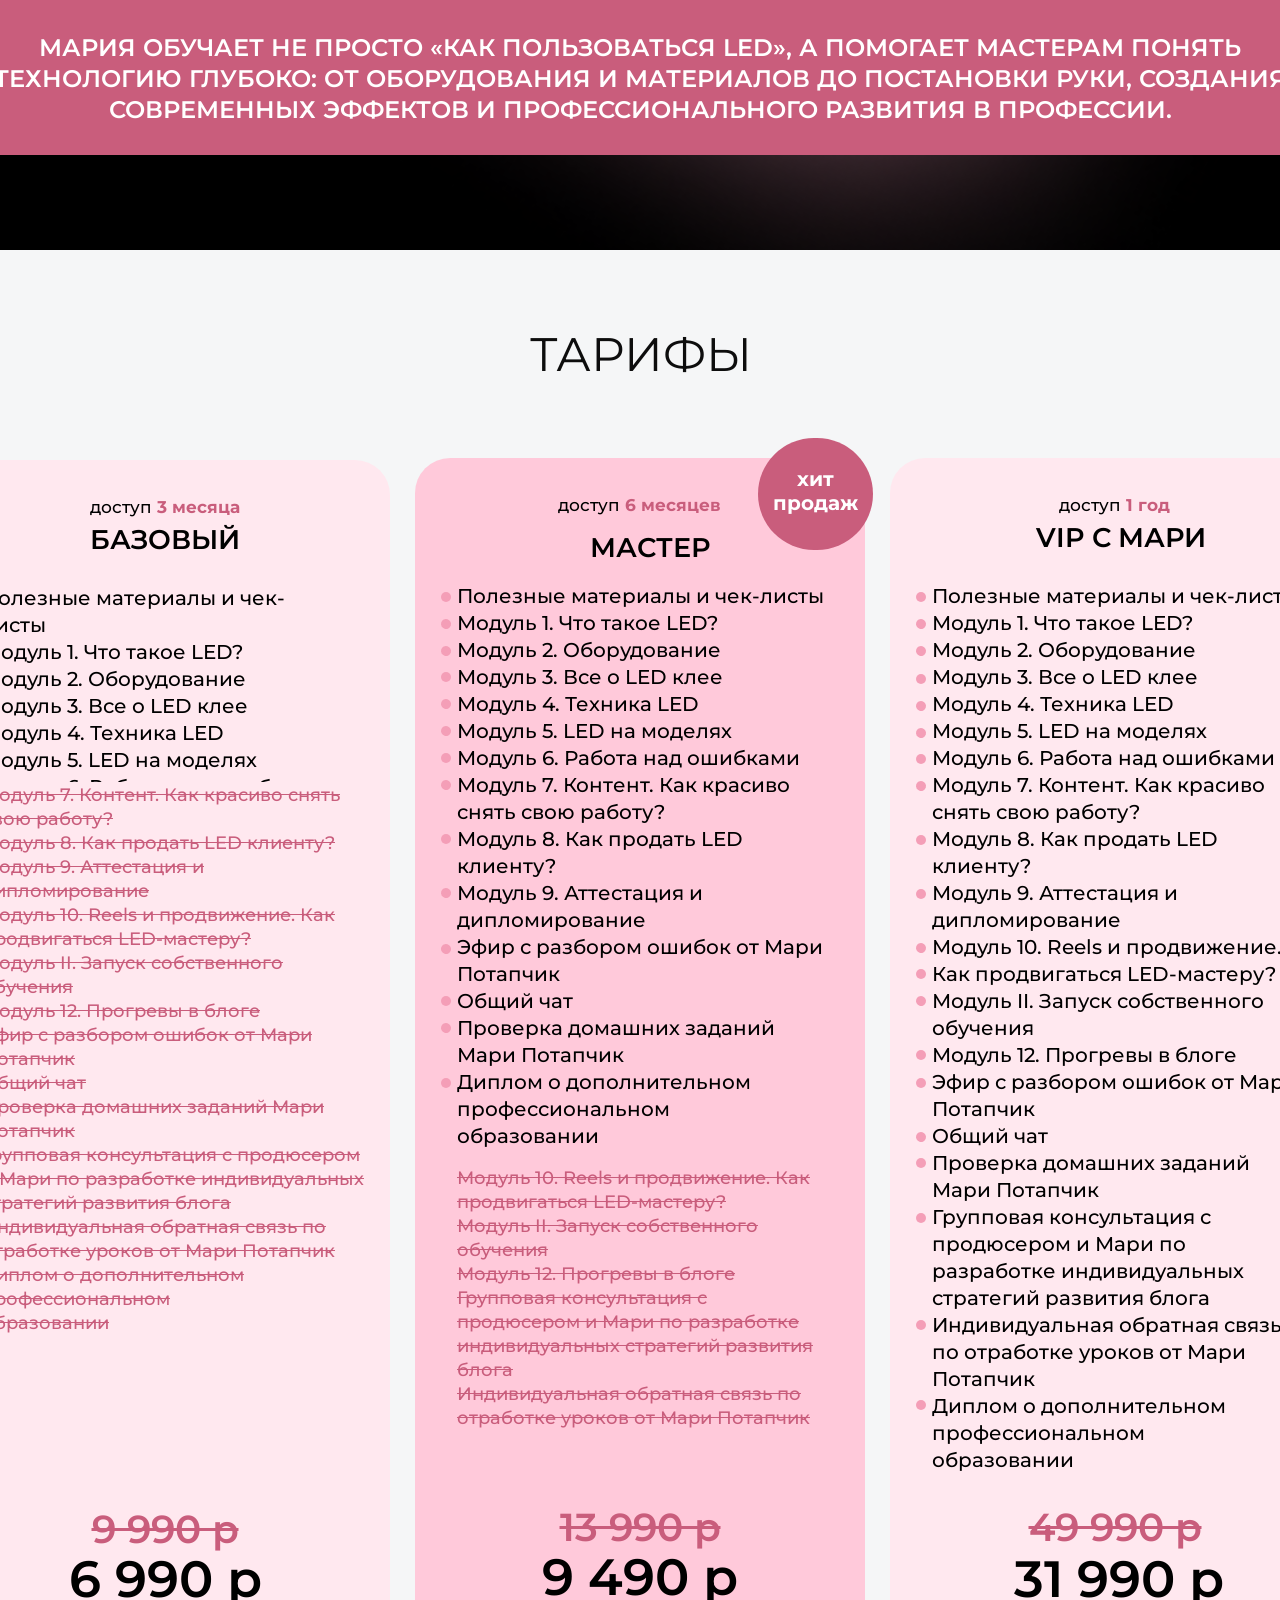
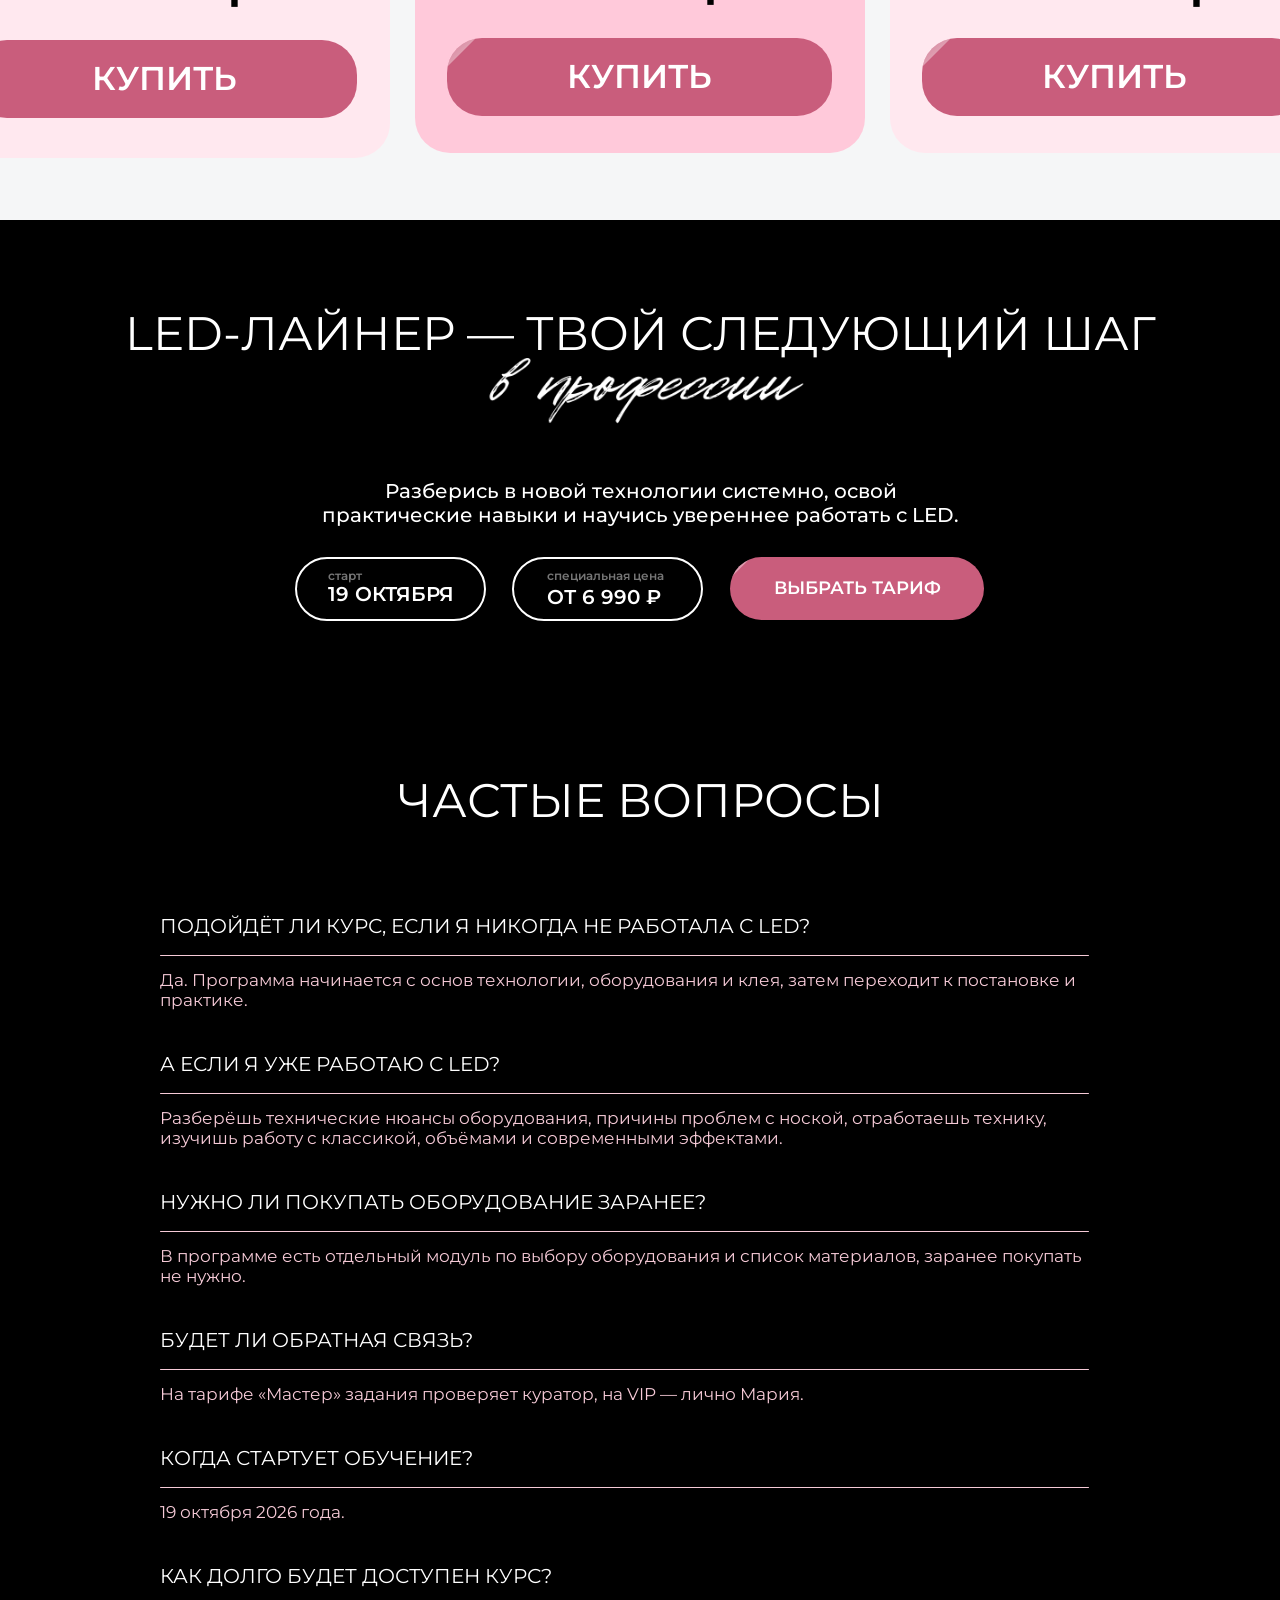
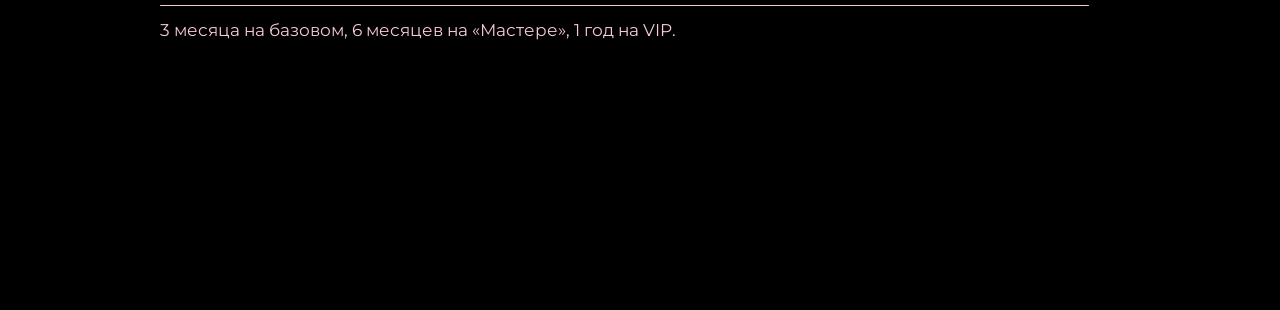
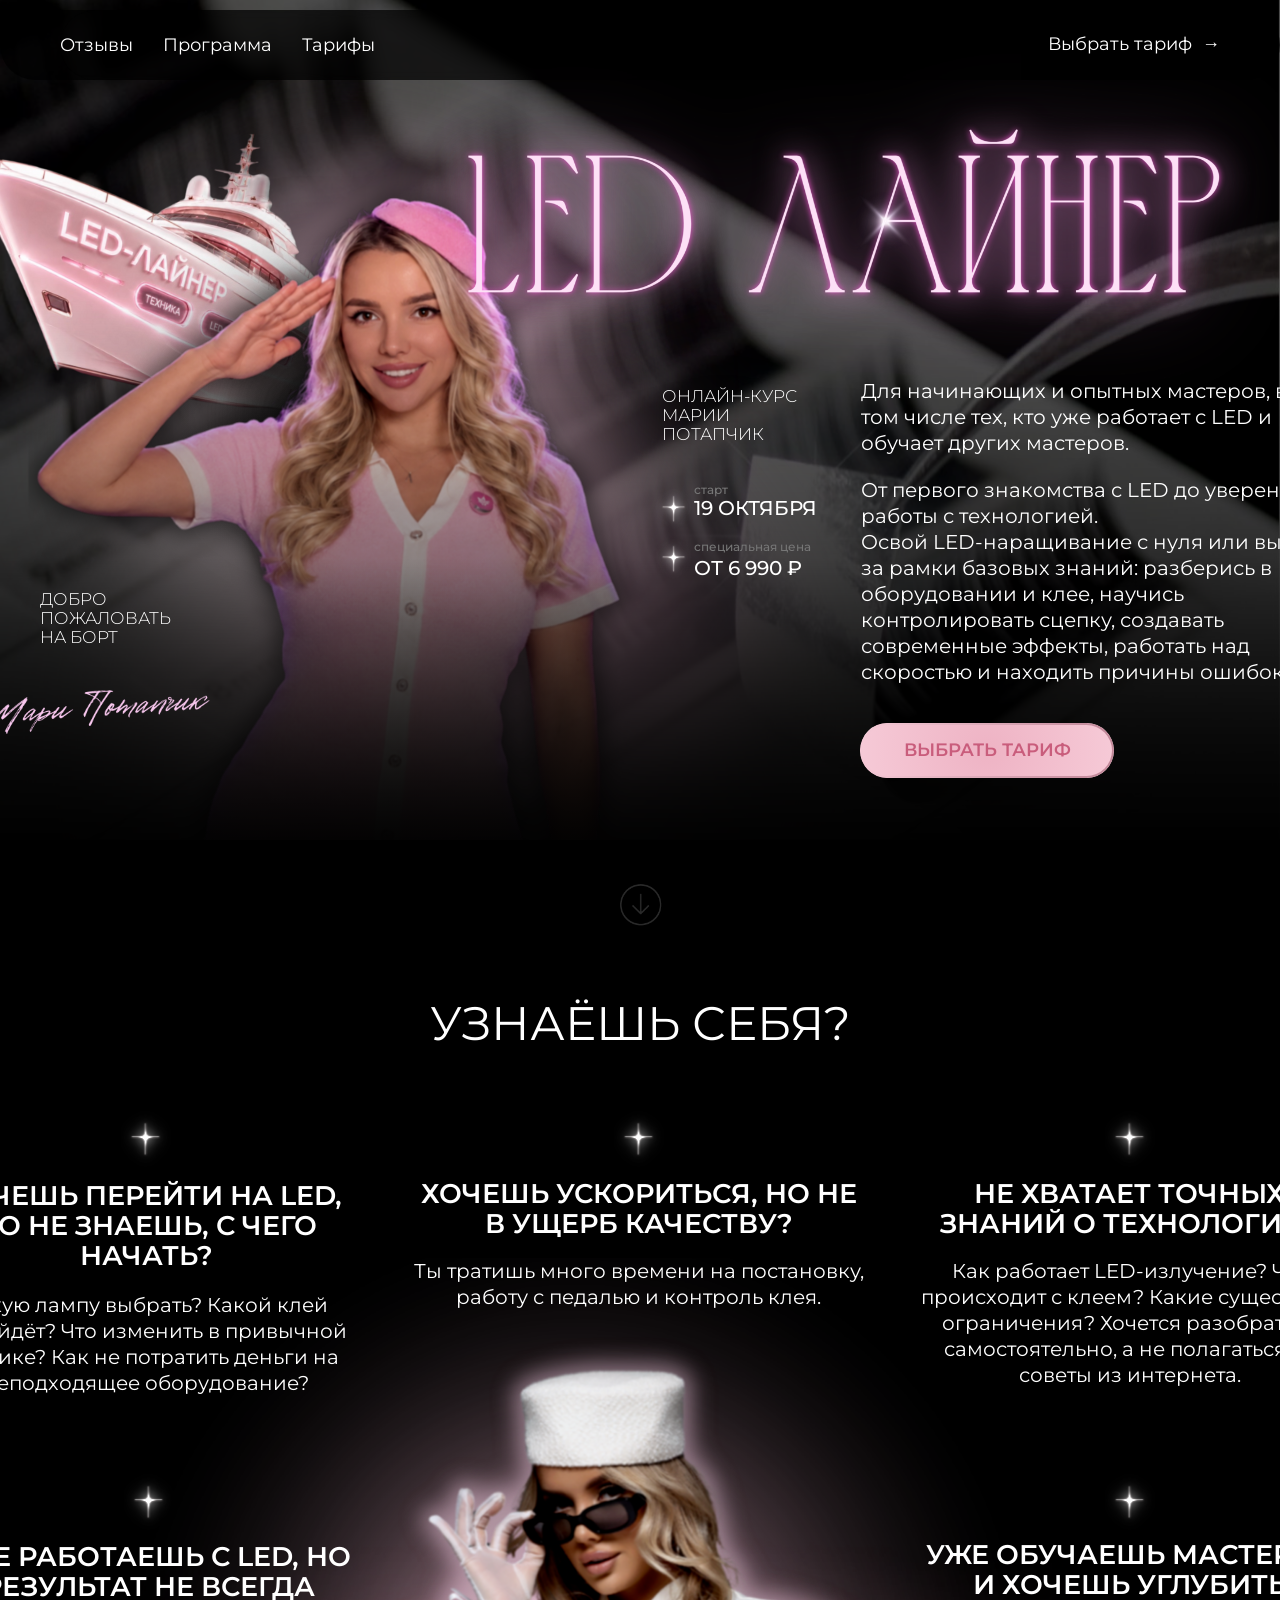
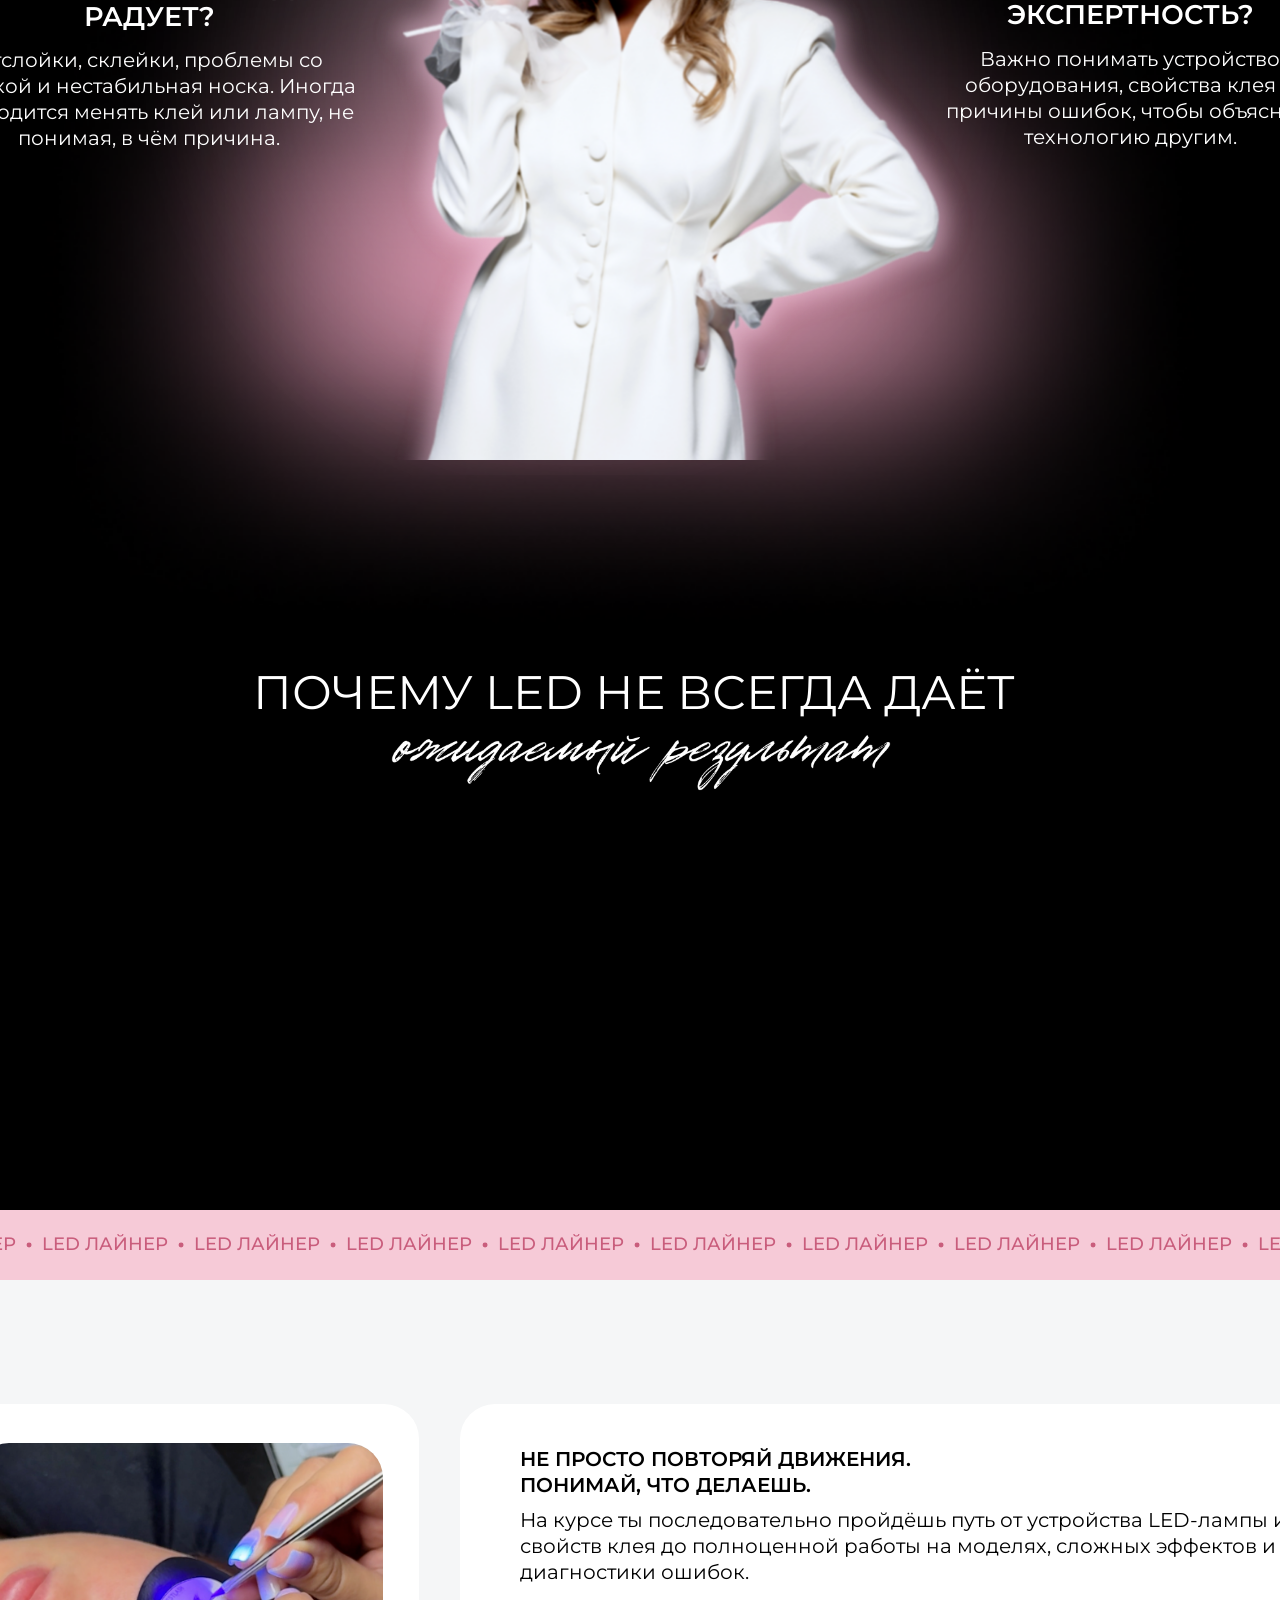
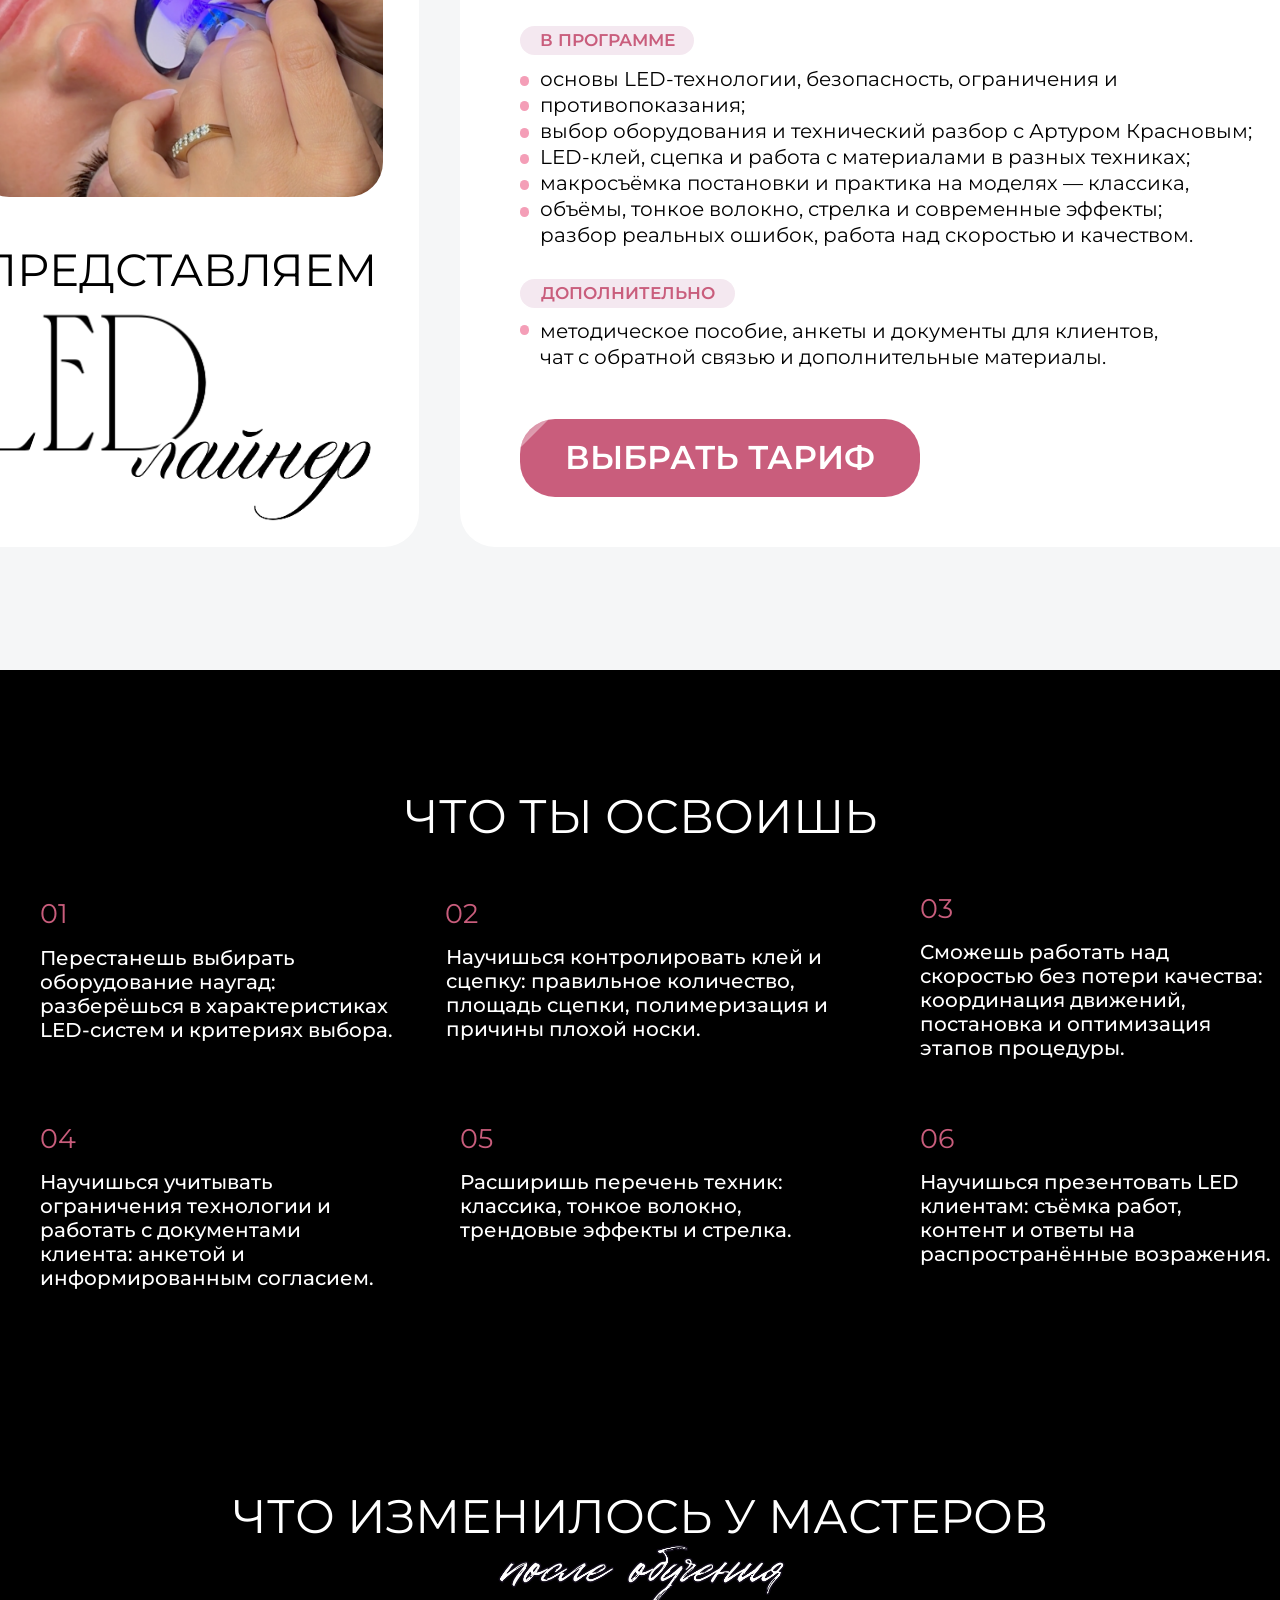
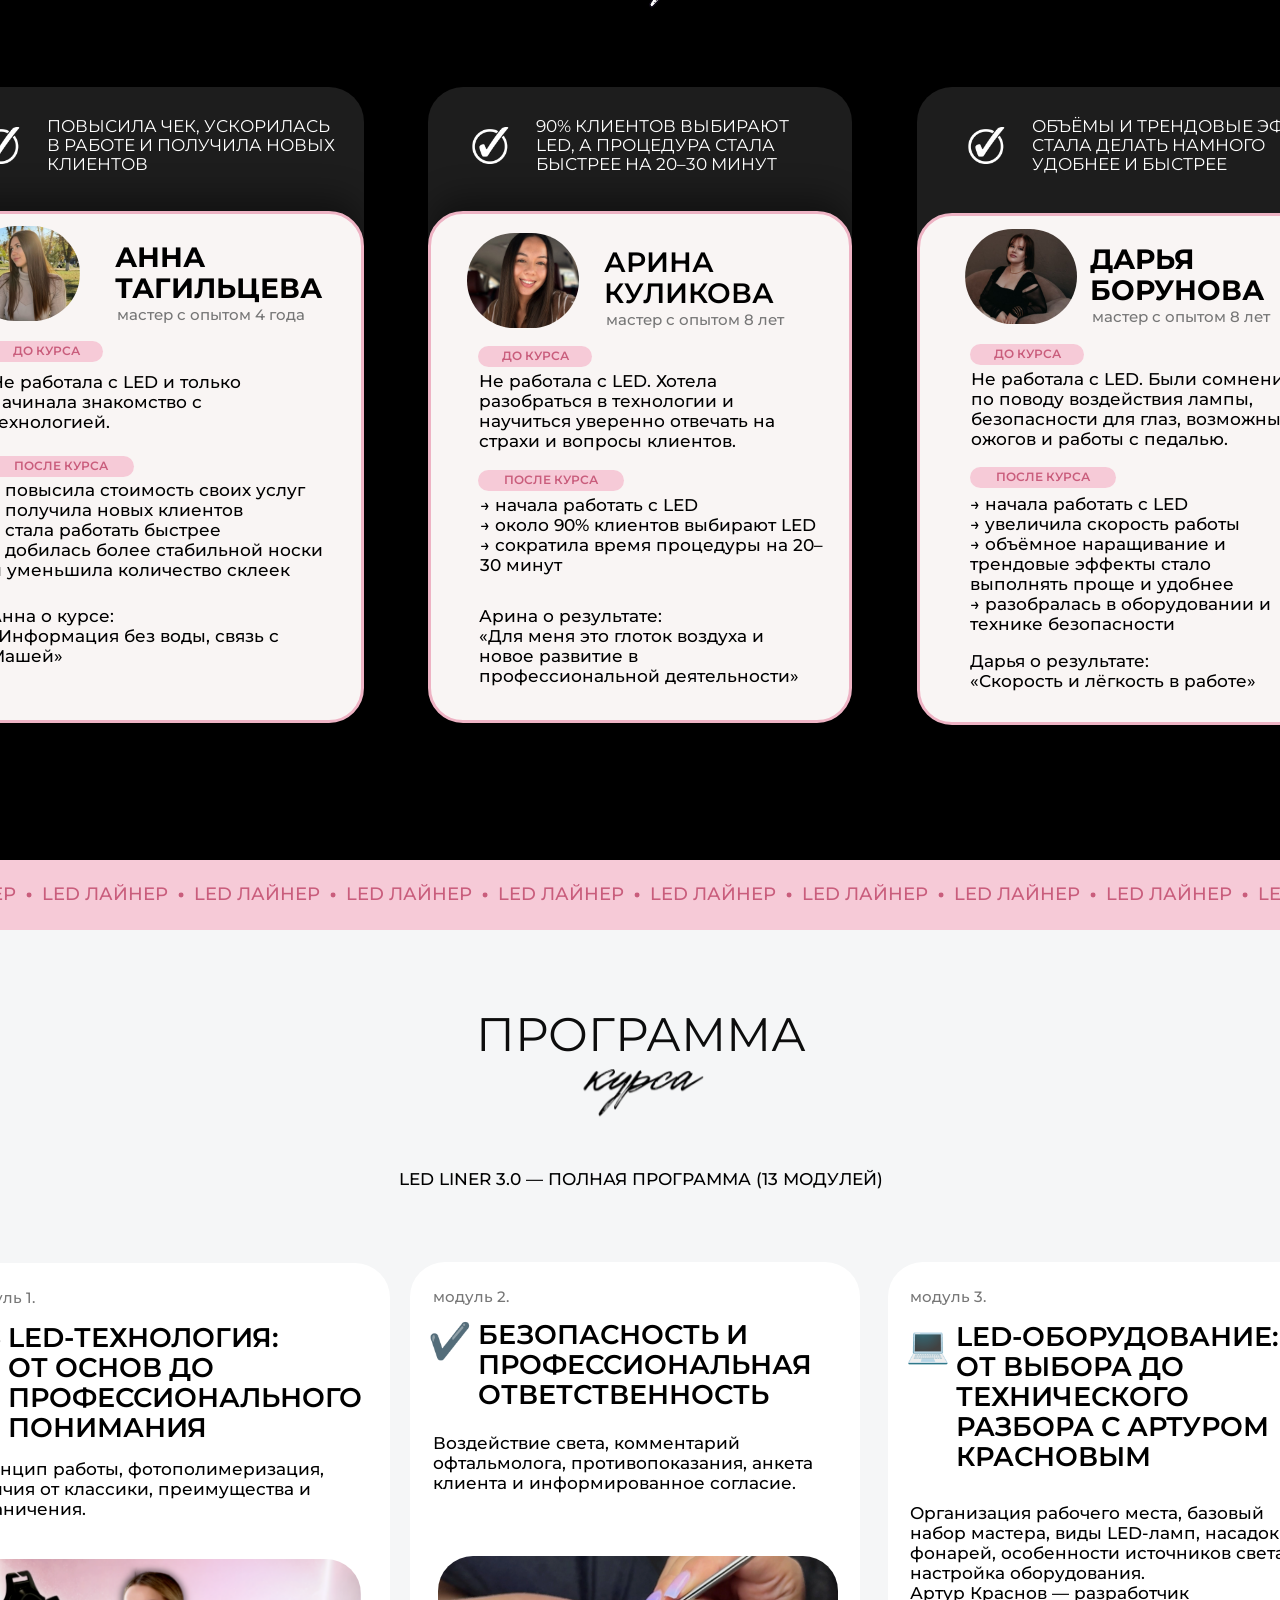
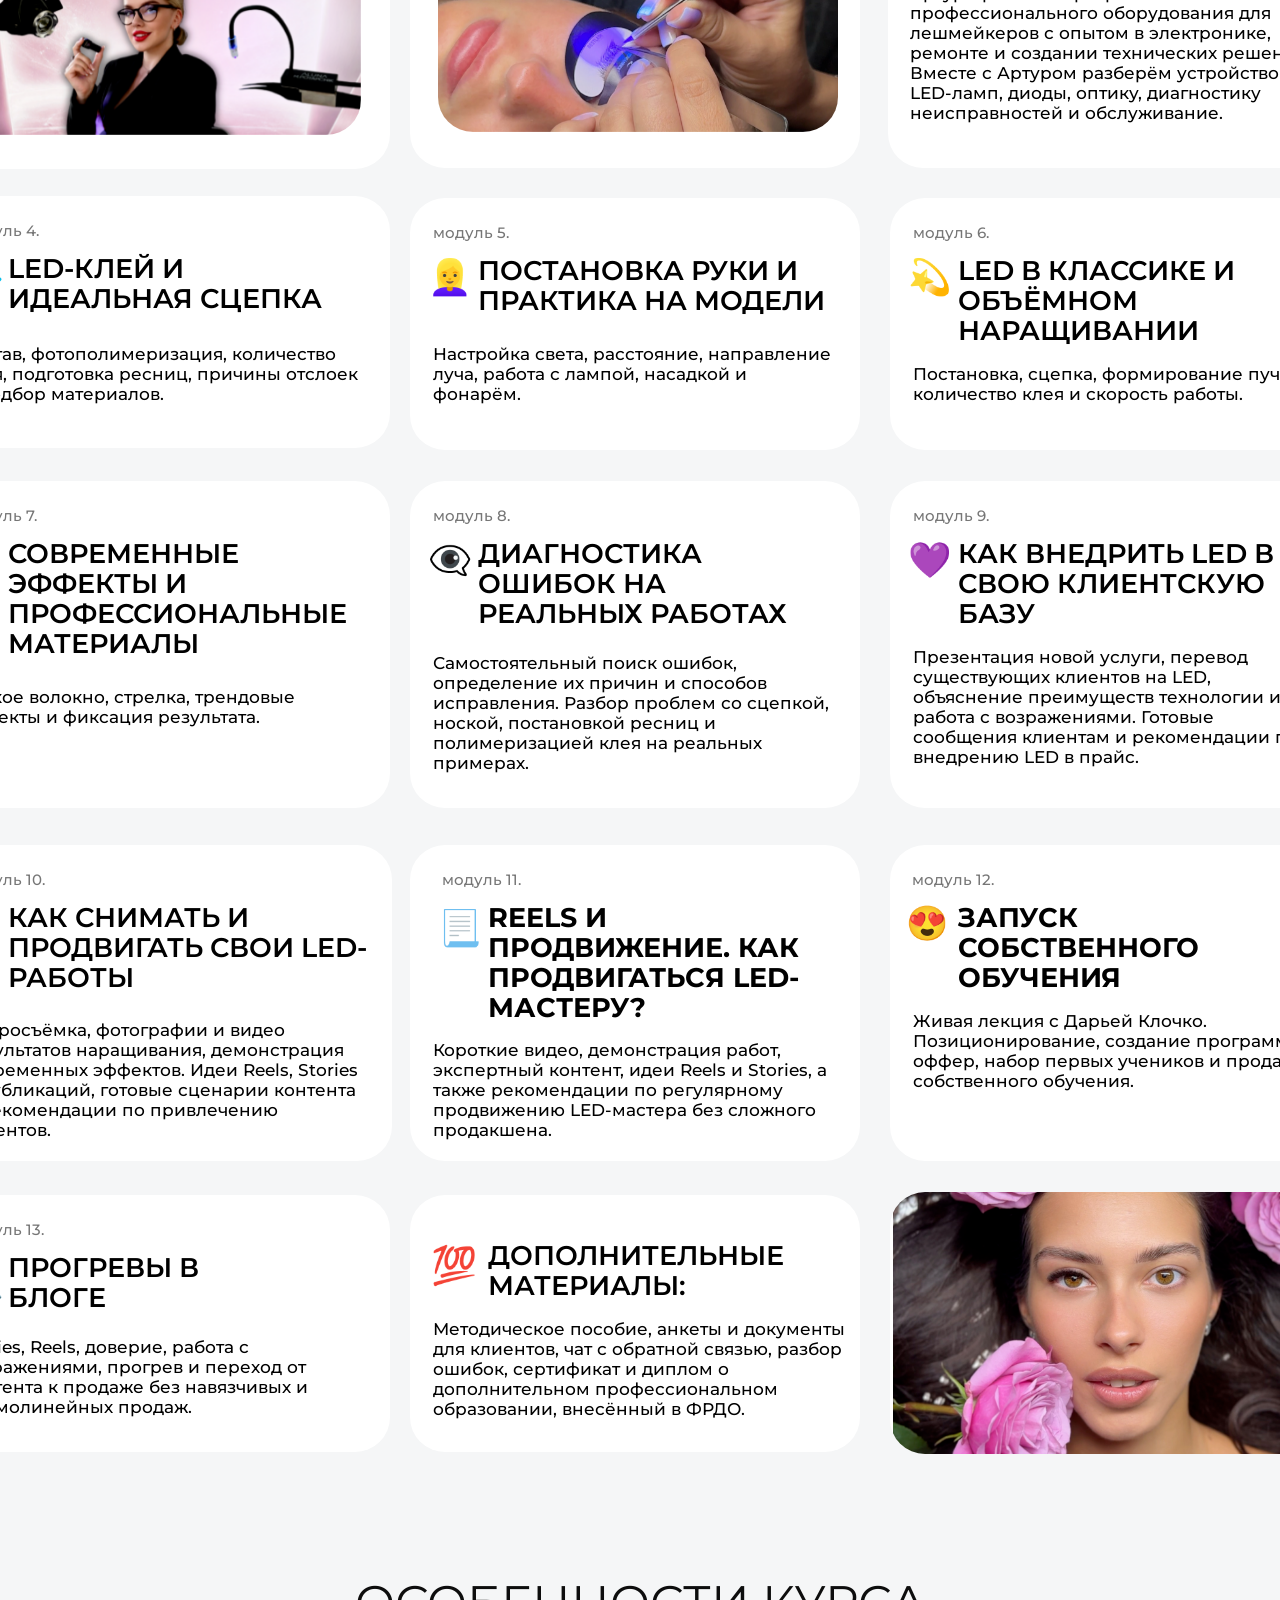
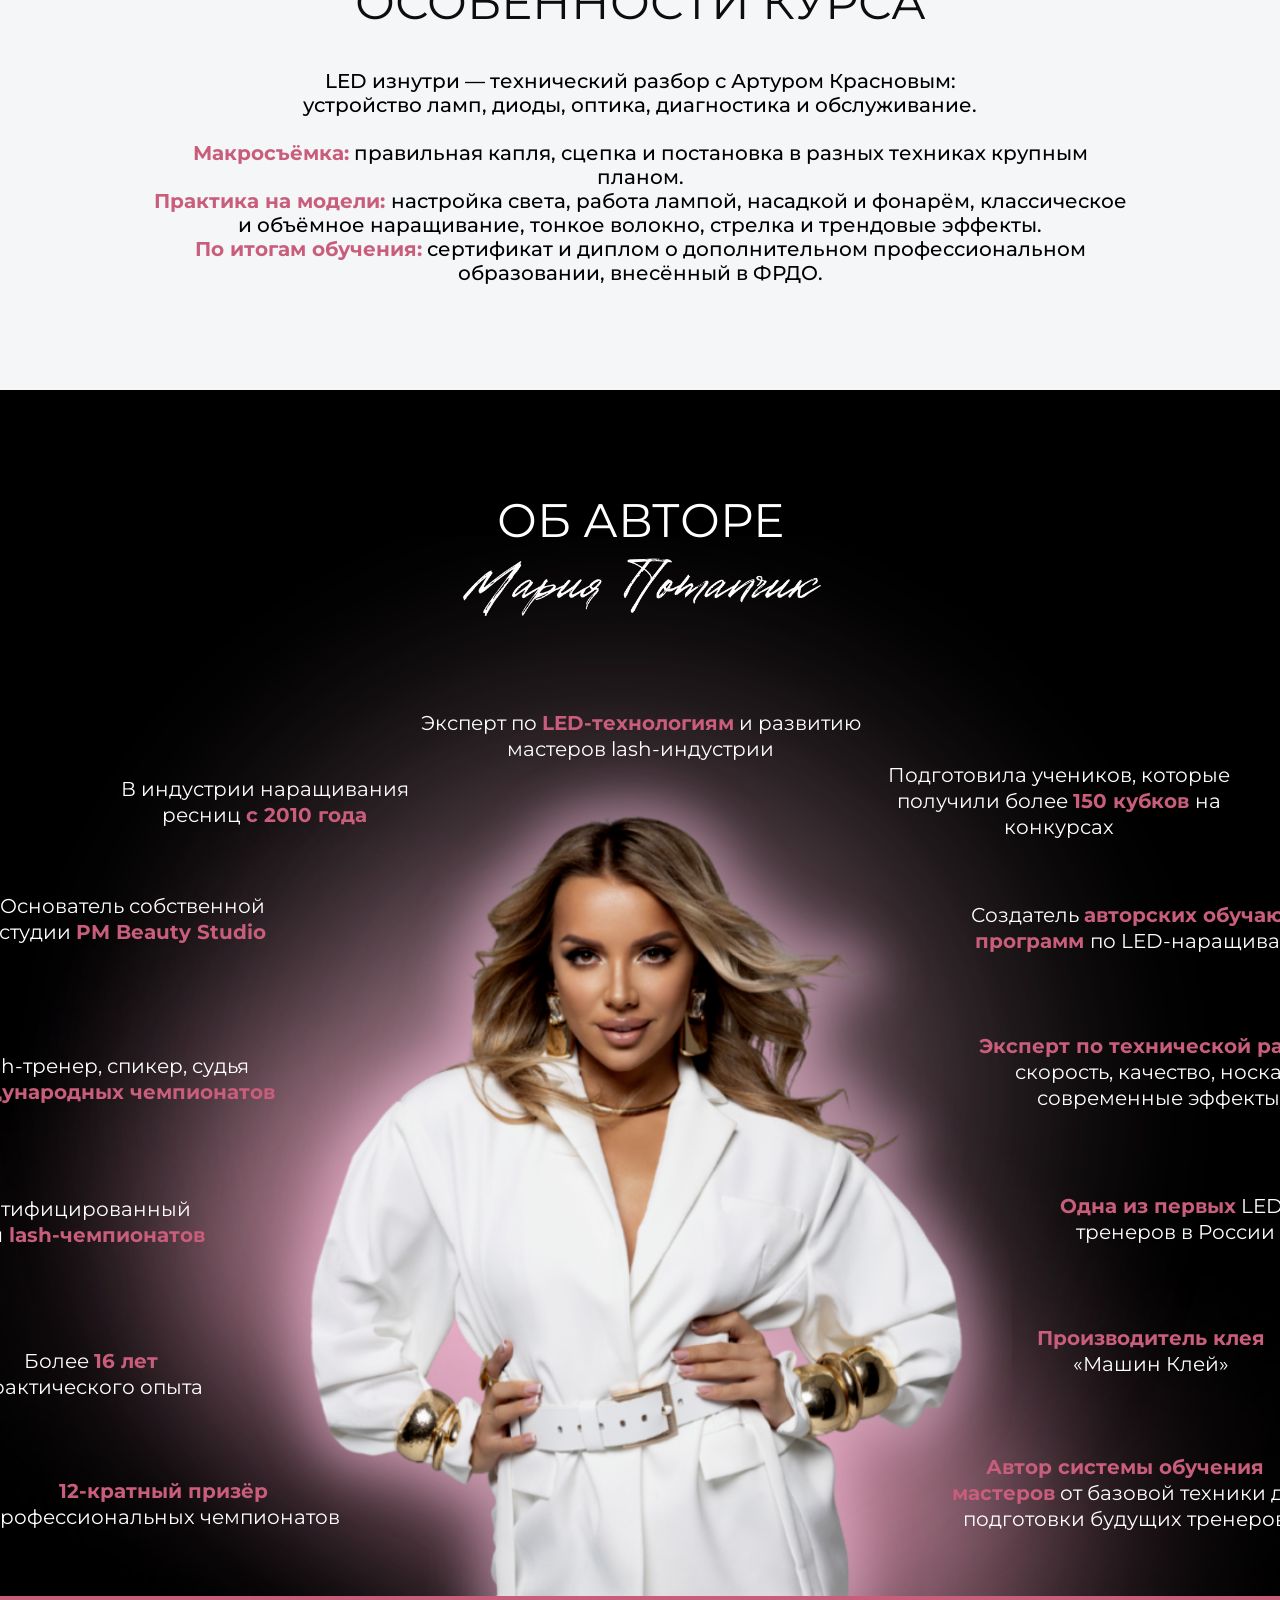
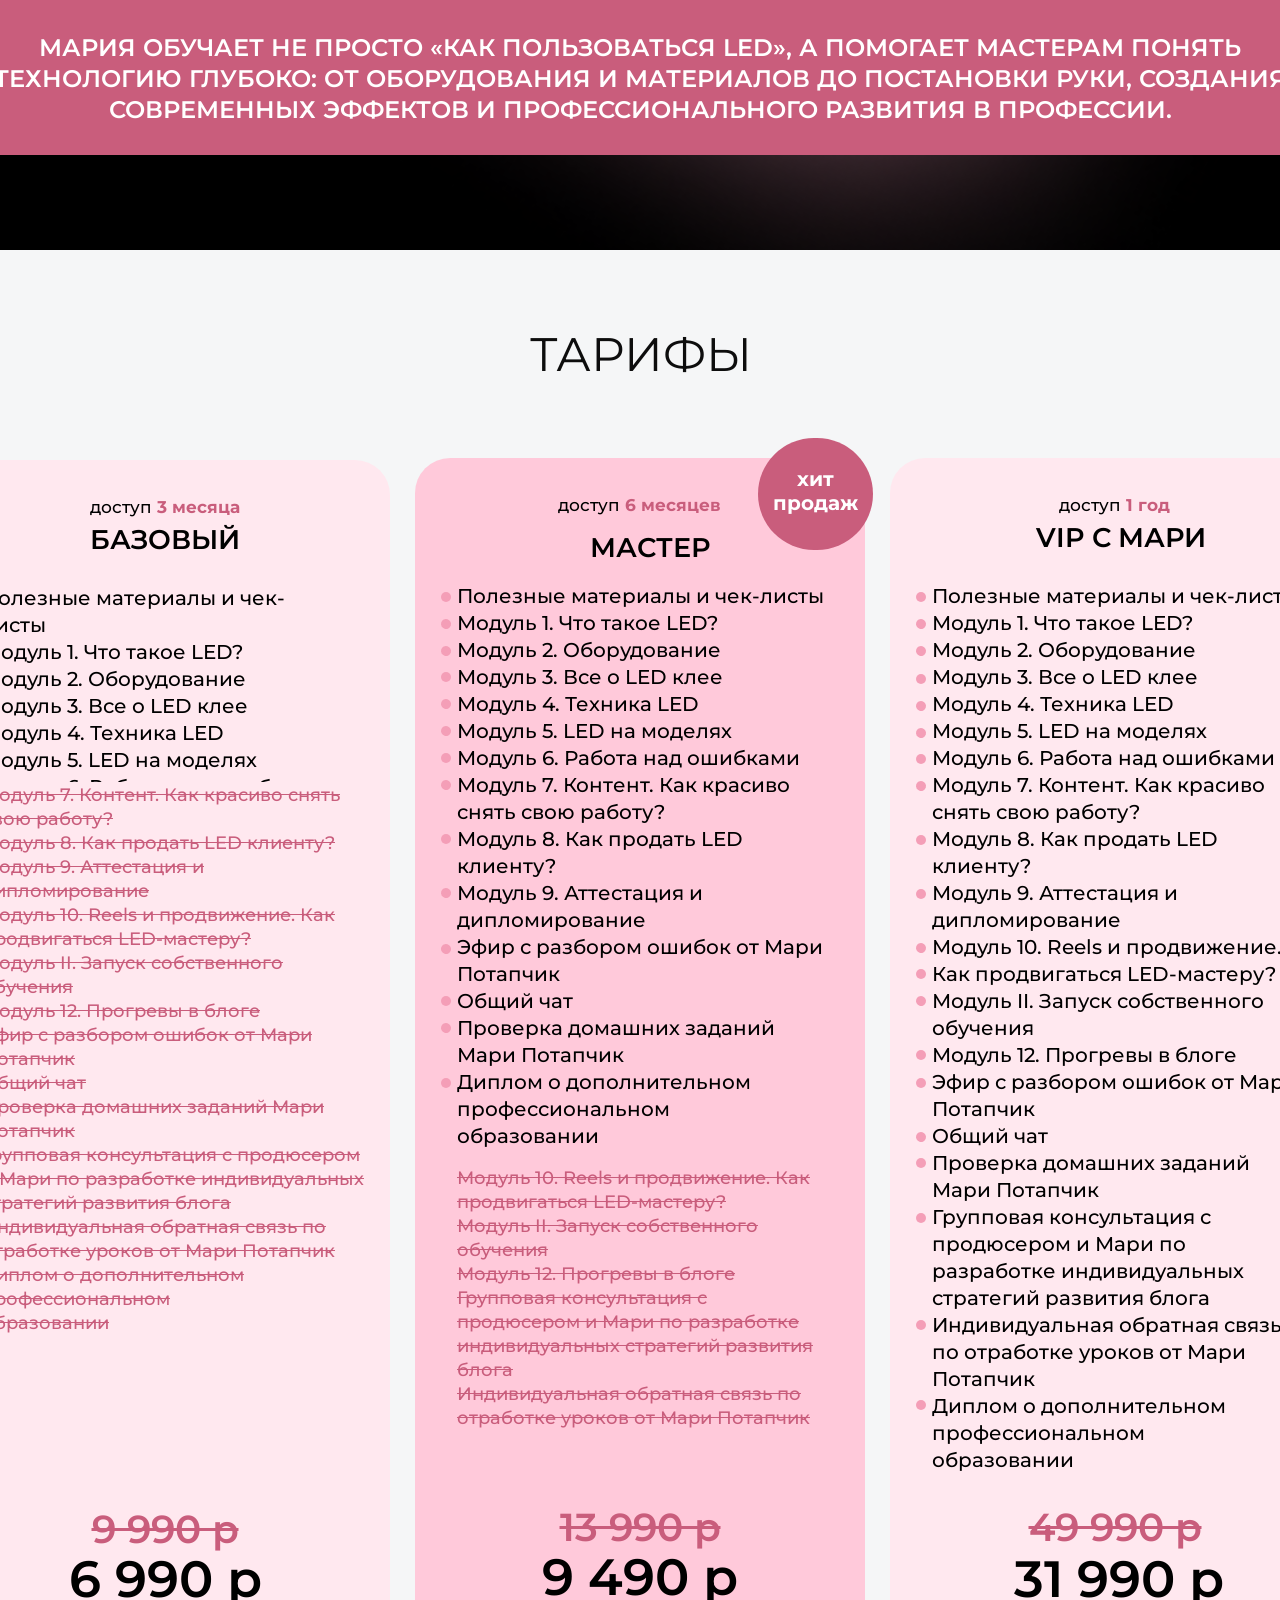
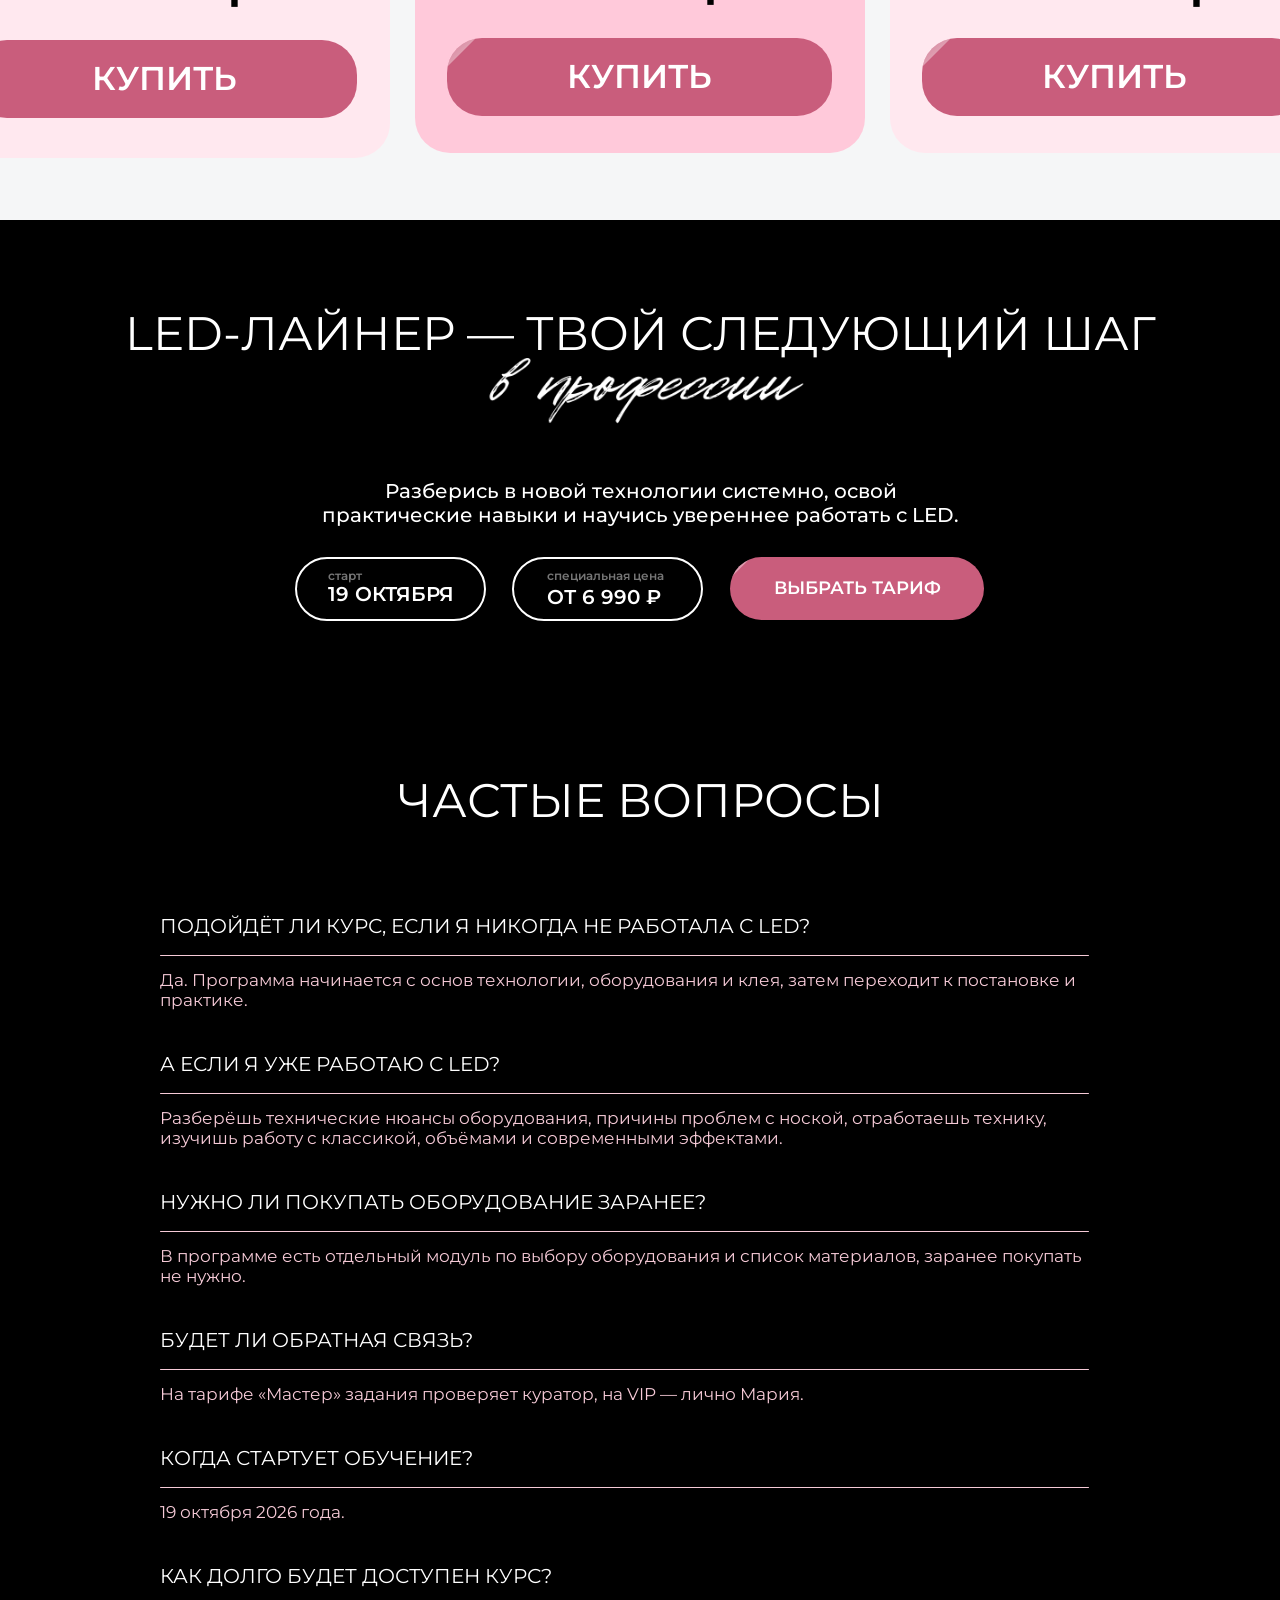
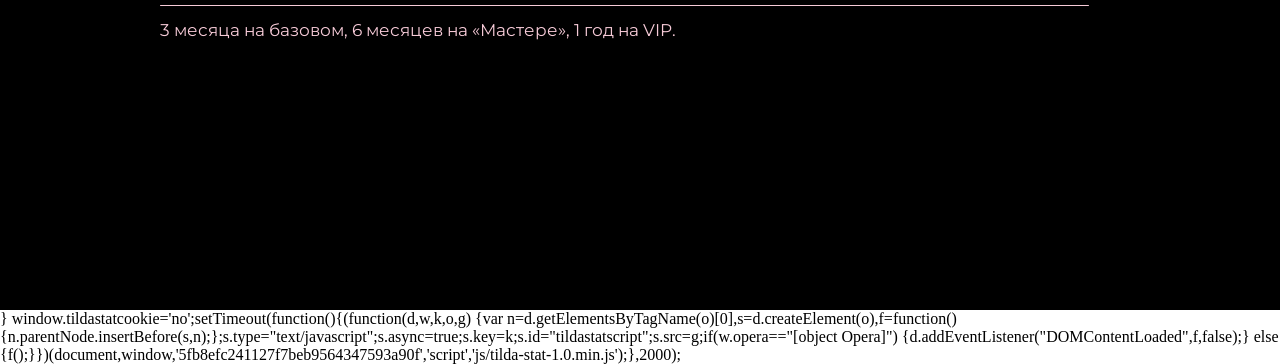
